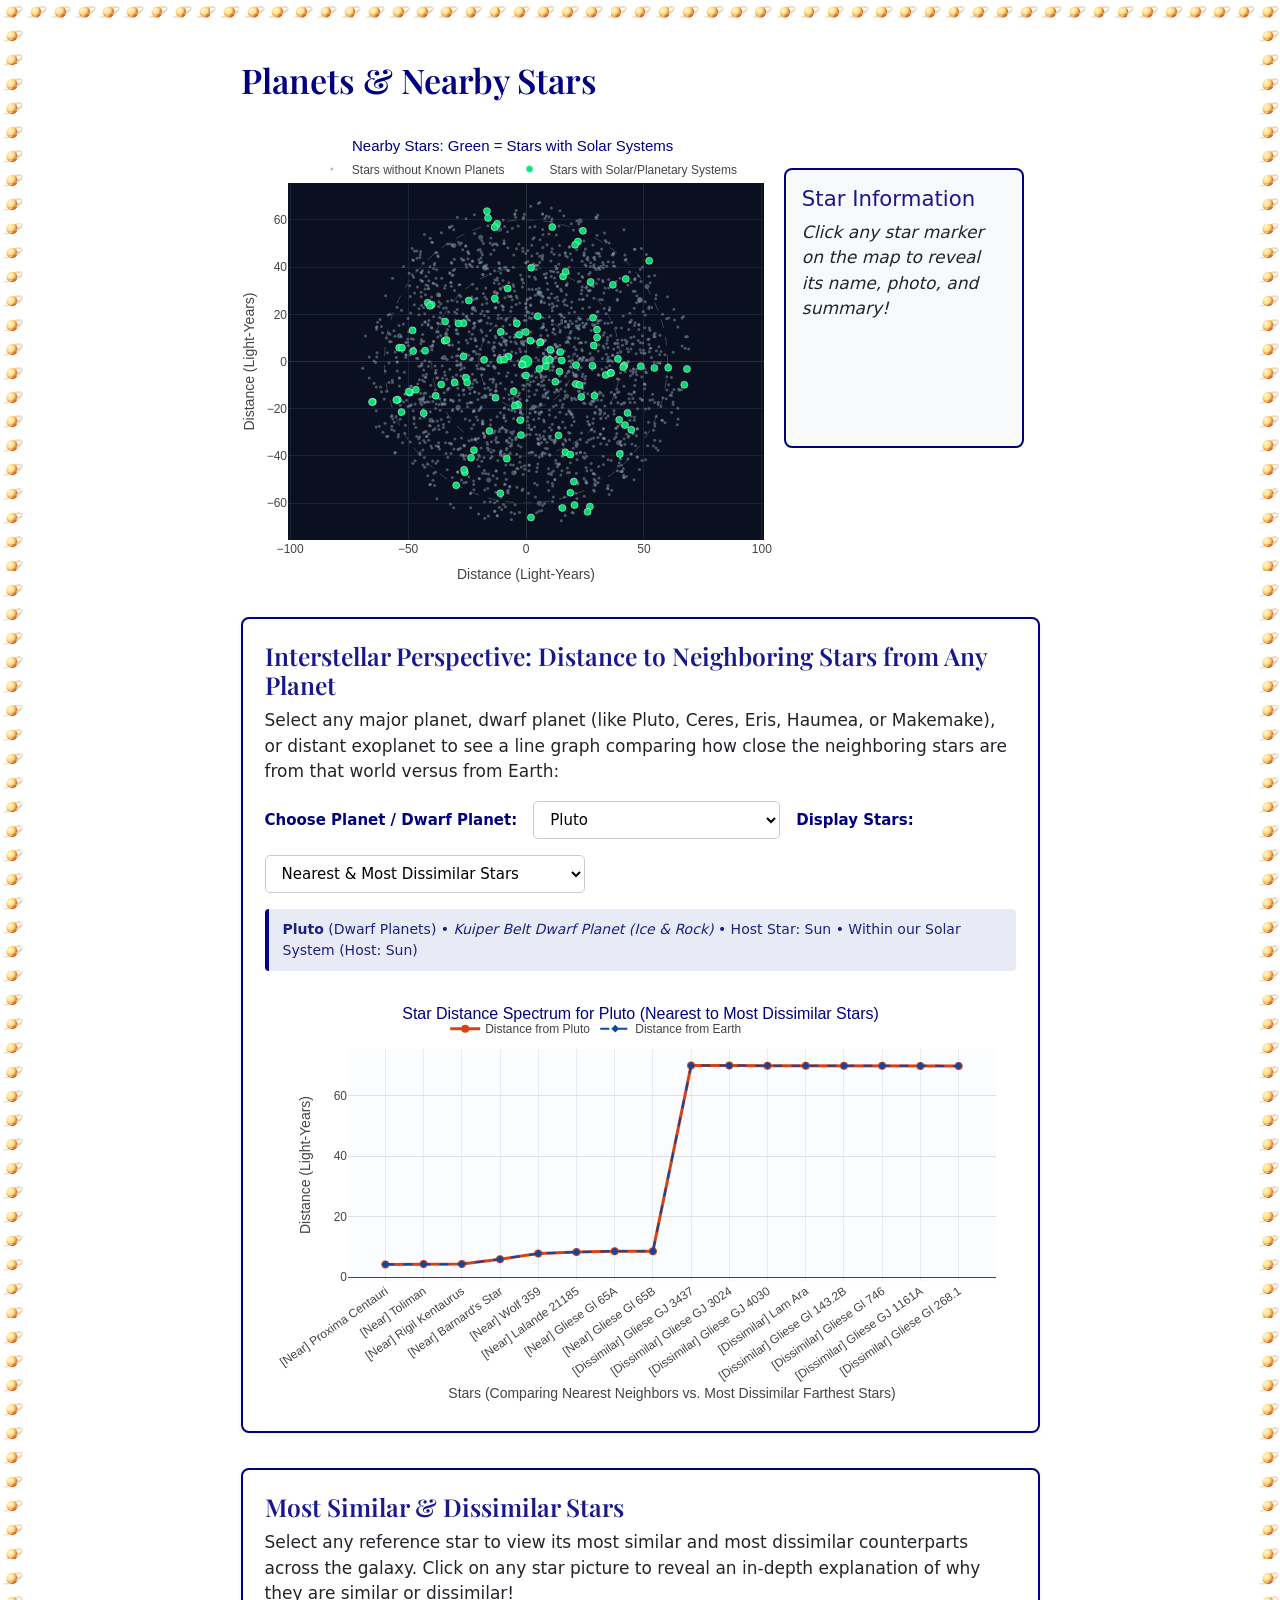
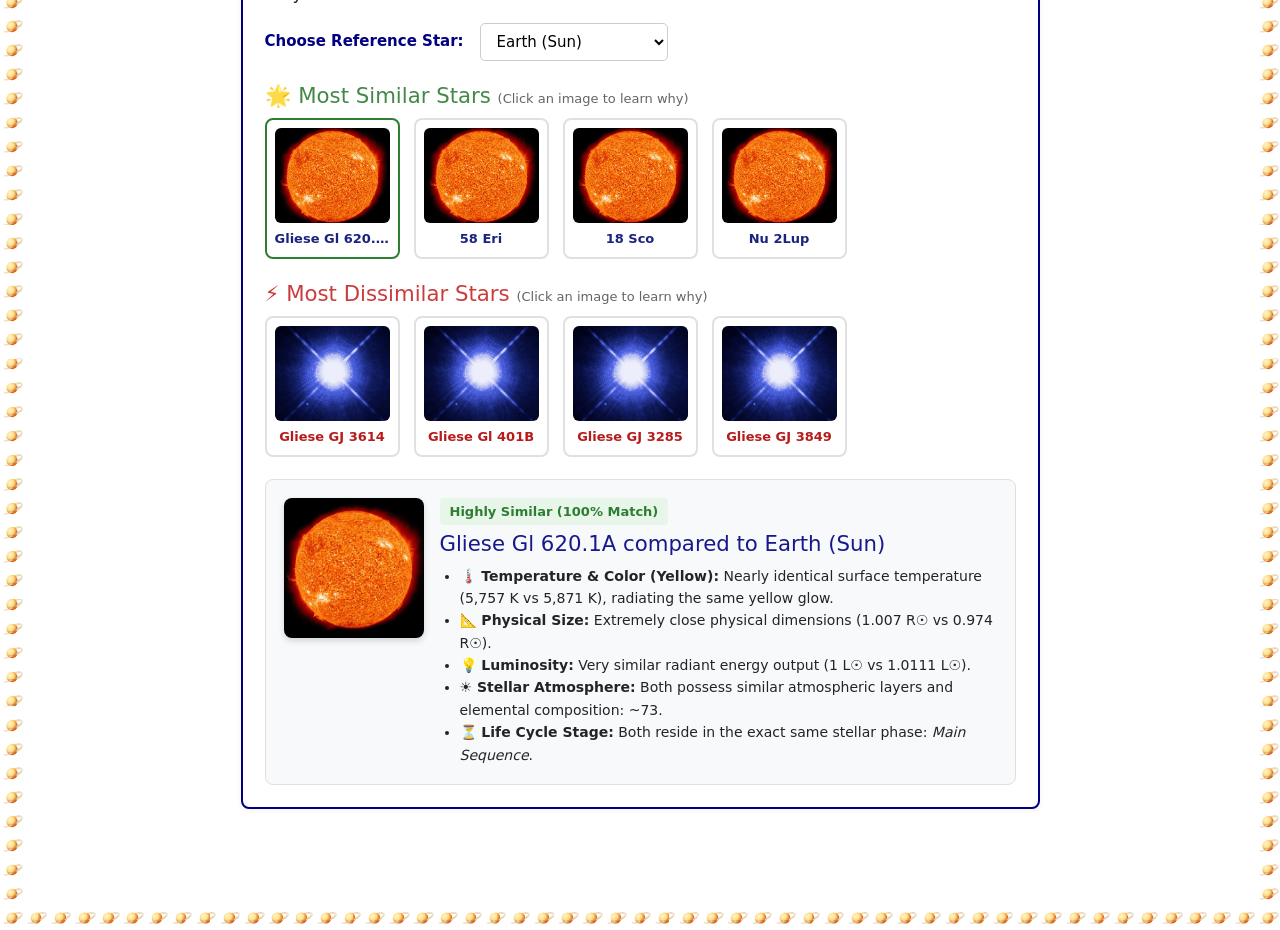
==== index.html @ 71439bb3 "Built site for gh-pages" ====
<!DOCTYPE html>
<html xmlns="http://www.w3.org/1999/xhtml" lang="en" xml:lang="en"><head>

<meta charset="utf-8">
<meta name="generator" content="quarto-1.10.18">

<meta name="viewport" content="width=device-width, initial-scale=1.0, user-scalable=yes">


<title>Planets &amp; Nearby Stars</title>
<style>
/* Default styles provided by pandoc.
** See https://pandoc.org/MANUAL.html#variables-for-html for config info.
*/
span.smallcaps{font-variant: small-caps;}
div.columns{display: flex; gap: 1.5em;}
div.column{flex: auto;}
@media screen {
div.columns{gap: min(4vw, 1.5em);}
div.column{overflow-x: auto;}
}
div.hanging-indent{margin-left: 1.5em; text-indent: -1.5em;}
ul.task-list{list-style: none;}
ul.task-list li input[type="checkbox"] {
  width: 0.8em;
  margin: 0 0.8em 0.2em -1em; /* quarto-specific, see https://github.com/quarto-dev/quarto-cli/issues/4556 */ 
  vertical-align: middle;
}
</style>


<script src="planets_files/libs/clipboard/clipboard.min.js"></script>
<script src="planets_files/libs/quarto-html/quarto.js" type="module"></script>
<script src="planets_files/libs/quarto-html/tabsets/tabsets.js" type="module"></script>
<script src="planets_files/libs/quarto-html/popper.min.js"></script>
<script src="planets_files/libs/quarto-html/tippy.umd.min.js"></script>
<script src="planets_files/libs/quarto-html/anchor.min.js"></script>
<link href="planets_files/libs/quarto-html/tippy.css" rel="stylesheet">
<link href="planets_files/libs/quarto-html/quarto-syntax-highlighting-64a204ab8560d761af7679ceaba22944.css" rel="stylesheet" id="quarto-text-highlighting-styles">
<script src="planets_files/libs/bootstrap/bootstrap.min.js"></script>
<link href="planets_files/libs/bootstrap/bootstrap-icons.css" rel="stylesheet">
<link href="planets_files/libs/bootstrap/bootstrap-c95409cfe4a8accf279c152d13af0530.min.css" rel="stylesheet" append-hash="true" id="quarto-bootstrap" data-mode="light">
<link href="planets_files/libs/htmltools-fill-0.5.9/fill.css" rel="stylesheet">
<script src="planets_files/libs/htmlwidgets-1.6.4/htmlwidgets.js"></script>
<script src="planets_files/libs/plotly-binding-4.12.1/plotly.js"></script>
<script src="planets_files/libs/typedarray-0.1/typedarray.min.js"></script>
<script src="planets_files/libs/jquery-3.5.1/jquery.min.js"></script>
<link href="planets_files/libs/crosstalk-1.2.2/css/crosstalk.min.css" rel="stylesheet">
<script src="planets_files/libs/crosstalk-1.2.2/js/crosstalk.min.js"></script>
<link href="planets_files/libs/plotly-htmlwidgets-css-2.25.2/plotly-htmlwidgets.css" rel="stylesheet">
<script src="planets_files/libs/plotly-main-2.25.2/plotly-latest.min.js"></script>


<link rel="stylesheet" href="styles.css">
</head>

<body class="fullcontent quarto-light">

<div id="quarto-content" class="page-columns page-rows-contents page-layout-article">

<main class="content" id="quarto-document-content">

<header id="title-block-header" class="quarto-title-block default">
<div class="quarto-title">
<h1 class="title">Planets &amp; Nearby Stars</h1>
</div>



<div class="quarto-title-meta">

    
  
    
  </div>
  


</header>


<div class="columns">
<div class="column" style="width:68%;">
<div class="cell">
<div class="cell-output-display">
<div class="plotly html-widget html-fill-item" id="htmlwidget-40127c1be84eca7d8765" style="width:100%;height:464px;"></div>
<script type="application/json" data-for="htmlwidget-40127c1be84eca7d8765">{"x":{"visdat":{"958241d3cfea":["function () ","plotlyVisDat"],"95823ac52649":["function () ","data"],"9582723cb868":["function () ","data"]},"cur_data":"9582723cb868","attrs":{"95823ac52649":{"alpha_stroke":1,"sizes":[10,100],"spans":[1,20],"x":{},"y":{},"type":"scatter","mode":"markers","name":"Stars without Known Planets","hoverinfo":"text","hovertext":{},"customdata":{},"marker":{"color":"#78909c","size":{},"opacity":0.55000000000000004,"line":{"width":0}},"inherit":true},"9582723cb868":{"alpha_stroke":1,"sizes":[10,100],"spans":[1,20],"x":{},"y":{},"type":"scatter","mode":"markers","name":"Stars with Solar/Planetary Systems","hoverinfo":"text","hovertext":{},"customdata":{},"marker":{"color":"#00e676","size":{},"opacity":0.94999999999999996,"line":{"color":"#ffffff","width":0.5}},"inherit":true}},"layout":{"margin":{"b":40,"l":40,"t":65,"r":20},"title":{"text":"Nearby Stars: Green = Stars with Solar Systems","font":{"color":"navy","size":15}},"legend":{"orientation":"h","y":1.0800000000000001,"x":0.050000000000000003,"font":{"size":12}},"plot_bgcolor":"#0b1021","paper_bgcolor":"#ffffff","shapes":[{"type":"circle","xref":"x","yref":"y","x0":-20,"y0":-20,"x1":20,"y1":20,"line":{"color":"#37474f","dash":"dash","width":1},"layer":"below"},{"type":"circle","xref":"x","yref":"y","x0":-40,"y0":-40,"x1":40,"y1":40,"line":{"color":"#37474f","dash":"dash","width":1},"layer":"below"},{"type":"circle","xref":"x","yref":"y","x0":-60,"y0":-60,"x1":60,"y1":60,"line":{"color":"#37474f","dash":"dash","width":1},"layer":"below"}],"xaxis":{"domain":[0,1],"automargin":true,"title":"Distance (Light-Years)","zeroline":true,"zerolinecolor":"#263238","gridcolor":"#1a233a","range":[-75,75]},"yaxis":{"domain":[0,1],"automargin":true,"title":"Distance (Light-Years)","zeroline":true,"zerolinecolor":"#263238","gridcolor":"#1a233a","range":[-75,75],"scaleanchor":"x","scaleratio":1},"hovermode":"closest","showlegend":true},"source":"A","config":{"modeBarButtonsToAdd":["hoverclosest","hovercompare"],"showSendToCloud":false},"data":[{"x":[-6.5199999999999996,7.4100000000000001,7.4100000000000001,-1.6100000000000001,-1.6100000000000001,1.9099999999999999,7.3799999999999999,10.01,1.0600000000000001,6.46,6.4800000000000004,-4.7699999999999996,-4.79,1.0900000000000001,8.3399999999999999,-6.4199999999999999,10.94,-1.5700000000000001,-4.5999999999999996,7.5999999999999996,6.4199999999999999,6.4299999999999997,-1.72,-1.72,-1.77,13.529999999999999,-13.73,-13.73,11.25,-10.140000000000001,12.279999999999999,-6.6699999999999999,-13.77,-0.56000000000000005,-1.3799999999999999,-6.3799999999999999,5.2400000000000002,5.2400000000000002,-11.109999999999999,-11.140000000000001,-9.1899999999999995,-13.630000000000001,8.5099999999999998,15.59,7.1100000000000003,7.1900000000000004,7.1799999999999997,-1.1799999999999999,0.39000000000000001,0.39000000000000001,11.35,7.6799999999999997,-11.26,-11.26,-14.07,-3.4199999999999999,-0,-15.220000000000001,3.5,-8.4499999999999993,3.54,-3.6099999999999999,-3.6000000000000001,2.29,4.4900000000000002,12.19,-5.1500000000000004,-5.1399999999999997,-0.80000000000000004,2.5600000000000001,-3.7200000000000002,-8.6199999999999992,1.4399999999999999,-0.59999999999999998,-12.68,6.2800000000000002,6.29,-9.7599999999999998,-12.859999999999999,-8.7400000000000002,-3.3500000000000001,10.109999999999999,10.109999999999999,-8.5500000000000007,-3.3100000000000001,-2.8199999999999998,19.460000000000001,-3.3799999999999999,8.5800000000000001,9.2599999999999998,8.6400000000000006,-15.09,4.2800000000000002,-0.34000000000000002,-8.1600000000000001,18.809999999999999,-5.5499999999999998,7.8600000000000003,-6.0300000000000002,-12.81,19.010000000000002,-4.8300000000000001,-2.9900000000000002,-9.4800000000000004,-18.710000000000001,0.44,-4.9699999999999998,-20.859999999999999,11.34,-19.350000000000001,-15.140000000000001,16.510000000000002,-15.17,-6.0300000000000002,-11.859999999999999,-20.91,8.5099999999999998,-2.6699999999999999,-3.25,20.59,-4.04,-3.3199999999999998,7.3700000000000001,-21.25,18.059999999999999,-18.129999999999999,18.129999999999999,23.370000000000001,0.79000000000000004,3.8900000000000001,3.8900000000000001,-3.8399999999999999,23.670000000000002,5.3300000000000001,16.670000000000002,-22.699999999999999,21.690000000000001,20.780000000000001,0.78000000000000003,13.529999999999999,13.529999999999999,20.34,16.739999999999998,16.739999999999998,-22.690000000000001,3.1299999999999999,-3.7400000000000002,21.039999999999999,-6.1299999999999999,0.56999999999999995,-18.100000000000001,18.559999999999999,12.869999999999999,-22.829999999999998,-20.789999999999999,0.40999999999999998,6.6200000000000001,-4.6600000000000001,20.52,-4.6699999999999999,25,-7.0899999999999999,0.71999999999999997,3.0299999999999998,7.8700000000000001,7.3300000000000001,-4.2300000000000004,13.41,6.5300000000000002,6.5300000000000002,-24.309999999999999,9.7699999999999996,23.920000000000002,8.1300000000000008,1.23,21.25,-1.4199999999999999,-2.6800000000000002,-9.1199999999999992,-26.32,-1.4399999999999999,-1.4399999999999999,-16.890000000000001,-20.440000000000001,22.199999999999999,-27.539999999999999,18.289999999999999,-9.2599999999999998,25.359999999999999,7.4900000000000002,6.4299999999999997,13.15,-19.149999999999999,6.4800000000000004,-22.84,11.85,-10.41,6.7800000000000002,24.739999999999998,0.65000000000000002,-1.03,24.890000000000001,-19.940000000000001,-6.3899999999999997,7.2199999999999998,-6.4000000000000004,7.71,17.120000000000001,-16.579999999999998,-26.920000000000002,-13.449999999999999,-13.449999999999999,-3.5,-3.5,3.9399999999999999,-27.260000000000002,-24.280000000000001,22.210000000000001,-15.800000000000001,14.41,-11.720000000000001,5.9100000000000001,1.8200000000000001,24.670000000000002,-11.779999999999999,-11.779999999999999,-28.09,-23.77,1.8400000000000001,13.119999999999999,-1.0700000000000001,-22.129999999999999,16.329999999999998,-23.440000000000001,26.210000000000001,-16.649999999999999,-25.039999999999999,19.190000000000001,24.289999999999999,-23.609999999999999,-4.9900000000000002,7.0099999999999998,-22.829999999999998,-22.879999999999999,9.8699999999999992,6.3899999999999997,22.309999999999999,9.4399999999999995,-22.800000000000001,-0.20999999999999999,9.4100000000000001,-0.19,1.25,20.649999999999999,-19.059999999999999,-1.5700000000000001,10.76,16.530000000000001,-25.98,-26.039999999999999,-7.3399999999999999,-8.4399999999999995,23.719999999999999,-25.84,15.81,12.26,-21.899999999999999,-25.07,-12.6,-5.7800000000000002,-19.199999999999999,-2.2599999999999998,-24.870000000000001,-4.8899999999999997,-11.34,22.640000000000001,-24.710000000000001,-8.5600000000000005,19.940000000000001,-18.640000000000001,23.829999999999998,18.219999999999999,29.440000000000001,14.42,-4.1699999999999999,8.0800000000000001,29.760000000000002,28.699999999999999,12.43,10.039999999999999,-9.3100000000000005,-8.9399999999999995,22.670000000000002,-25.300000000000001,-28.219999999999999,-15.029999999999999,12.58,-13.65,12.9,31.300000000000001,6.9900000000000002,12.65,-29.460000000000001,8.1400000000000006,-29.329999999999998,-22.050000000000001,10.81,-8.8800000000000008,-6.9199999999999999,29.620000000000001,29.609999999999999,-0.39000000000000001,-26.27,-13.18,10.32,-22.18,18.27,8.2100000000000009,-28.449999999999999,29.09,14.52,2.6099999999999999,-15.17,-8.0999999999999996,24.030000000000001,22.73,-16.449999999999999,-25.280000000000001,-21.370000000000001,-25.300000000000001,-33.43,-28.48,-28.48,6.1100000000000003,-18.149999999999999,9.9499999999999993,-13.039999999999999,8.3800000000000008,14.699999999999999,5.5099999999999998,-22.890000000000001,-26.620000000000001,15.119999999999999,-13.51,-33.630000000000003,-8.1300000000000008,-13.460000000000001,-5.4800000000000004,32.399999999999999,13.24,9.9600000000000009,-5.8700000000000001,19.109999999999999,-22.059999999999999,-8.2599999999999998,-10.02,-10.789999999999999,14.9,13.880000000000001,13.880000000000001,-5.9000000000000004,-31.120000000000001,30.379999999999999,-1.6499999999999999,18.719999999999999,24.039999999999999,8.7799999999999994,-10.1,-7.3399999999999999,-27.260000000000002,16.309999999999999,-14.970000000000001,31.829999999999998,8.8599999999999994,8.8599999999999994,-1.6699999999999999,-35.600000000000001,12.4,-26.379999999999999,12.19,-28.91,14.01,-34.68,-3.23,29.239999999999998,1.1799999999999999,22.879999999999999,3.23,1.3600000000000001,33.119999999999997,-20.920000000000002,-32.609999999999999,17.780000000000001,12.49,5.8200000000000003,29.93,-3.7599999999999998,-18.100000000000001,4.1900000000000004,17.41,17.870000000000001,-18.489999999999998,-22.329999999999998,-23.899999999999999,-14.31,-12.48,-21.739999999999998,-21.739999999999998,12.49,-33.07,18.039999999999999,5.6200000000000001,3.6800000000000002,25.579999999999998,-18.140000000000001,-28.780000000000001,-29.390000000000001,25.699999999999999,-8.4100000000000001,-8.4100000000000001,-28.09,-1.1200000000000001,-10.449999999999999,26.300000000000001,2.27,2.27,-24.300000000000001,13.33,-30.940000000000001,33.409999999999997,-22.120000000000001,11.02,5.7800000000000002,-6.8200000000000003,14.109999999999999,-15.890000000000001,-22.210000000000001,-8.3800000000000008,-11.07,-25.789999999999999,-9.6899999999999995,-9.6999999999999993,36.649999999999999,-5.8899999999999997,21.350000000000001,18.440000000000001,31.989999999999998,37.219999999999999,-13.48,-31.010000000000002,-22.34,12.300000000000001,4.8099999999999996,4.7800000000000002,-17.460000000000001,10.039999999999999,-37.469999999999999,30.449999999999999,26.710000000000001,-23.030000000000001,9.0999999999999996,-19.010000000000002,-16.100000000000001,-37.93,7.46,34.219999999999999,31.100000000000001,-12.199999999999999,-32.619999999999997,25.890000000000001,-14.66,23.850000000000001,12.48,-32.770000000000003,21.25,-36.159999999999997,0.37,-12.31,17.039999999999999,-31.91,-31.93,-32.530000000000001,-6.4299999999999997,-37.390000000000001,11.73,34.939999999999998,11.75,-11.42,-6.1200000000000001,8.4000000000000004,8.4000000000000004,-15.75,-38.310000000000002,-38.310000000000002,7.3899999999999997,10.720000000000001,-5.2300000000000004,-21.579999999999998,15.619999999999999,-30.23,35.340000000000003,28.390000000000001,34.789999999999999,-25.190000000000001,-26.84,-32.43,-34.5,-21,34.100000000000001,33.32,18.09,-18.469999999999999,1.9399999999999999,5.5599999999999996,36.32,11.630000000000001,-15.109999999999999,-11.300000000000001,7.7400000000000002,18.899999999999999,-35.810000000000002,-36.280000000000001,39.009999999999998,17.300000000000001,8.6500000000000004,-16.760000000000002,-0.92000000000000004,10.02,29.280000000000001,32.210000000000001,34.469999999999999,-9.3599999999999994,-5.25,4.2999999999999998,-28.800000000000001,1.9399999999999999,-5.25,-2.2799999999999998,33.409999999999997,23.620000000000001,-22.579999999999998,11.130000000000001,-17.079999999999998,-29.199999999999999,-19.109999999999999,34.060000000000002,-8.6799999999999997,-24.620000000000001,38.68,22.129999999999999,28.940000000000001,34.549999999999997,31.59,34.799999999999997,-38.549999999999997,5.5899999999999999,5.7199999999999998,14.359999999999999,15.43,4.29,-10.94,-34.689999999999998,4.3499999999999996,3.9500000000000002,30.530000000000001,-21.77,21.149999999999999,27.809999999999999,27.809999999999999,-7.4299999999999997,37.990000000000002,16.219999999999999,27.609999999999999,-19.489999999999998,-36.619999999999997,-40.939999999999998,-21.57,-13.130000000000001,4.9699999999999998,-9.7100000000000009,-2.4500000000000002,3.2200000000000002,1.8799999999999999,-40.079999999999998,-9.3900000000000006,-2.6800000000000002,38.710000000000001,34.619999999999997,21.379999999999999,6.8499999999999996,-19.73,-16.219999999999999,40.009999999999998,-33.229999999999997,9.2599999999999998,-37.789999999999999,5.5099999999999998,18.68,22.219999999999999,33.899999999999999,26.27,12.119999999999999,-10.91,0.55000000000000004,-26.649999999999999,5.8200000000000003,1.6100000000000001,16.969999999999999,-22.390000000000001,11.15,6.7300000000000004,-4.2699999999999996,-24.190000000000001,1.6699999999999999,5.5099999999999998,5.5,5.5899999999999999,-10.050000000000001,-2.1800000000000002,-13.58,27.149999999999999,35.950000000000003,0.01,-39.640000000000001,-15,-36.43,2.21,-39.659999999999997,16.789999999999999,-42.200000000000003,13.529999999999999,-7.29,-42.280000000000001,-20.390000000000001,-14.130000000000001,-36.869999999999997,5.5700000000000003,-33.280000000000001,12.869999999999999,11.84,35.859999999999999,-5.6299999999999999,7.8700000000000001,7.8700000000000001,-4.2199999999999998,-5.9800000000000004,31.300000000000001,-1.51,-9.7599999999999998,-24.100000000000001,-27.379999999999999,37.340000000000003,-28,16.530000000000001,-9.2699999999999996,42.979999999999997,3.75,9.3100000000000005,9.3100000000000005,-34.640000000000001,17.050000000000001,15.18,-21.829999999999998,-40.450000000000003,-21.84,23.93,-41.369999999999997,23.300000000000001,0.040000000000000001,36.119999999999997,-6.5,17.57,32.350000000000001,17.420000000000002,23.780000000000001,16.859999999999999,6.5199999999999996,-4.6900000000000004,-39.189999999999998,-18.5,-18.510000000000002,-43.57,-35.270000000000003,4.2599999999999998,21.41,10.56,-41.549999999999997,21.420000000000002,-36.969999999999999,-20.989999999999998,44.340000000000003,1.29,-9.2799999999999994,-21.390000000000001,17.449999999999999,44.270000000000003,-39.5,-10.94,29.050000000000001,34.810000000000002,24.079999999999998,31.210000000000001,-23.760000000000002,30.5,-23.390000000000001,41.539999999999999,-10.859999999999999,-41.939999999999998,42.859999999999999,6.4100000000000001,-21.09,4.0800000000000001,4.75,41.329999999999998,-22.449999999999999,-19.73,-29.18,-43.82,-33.649999999999999,-37.590000000000003,33.899999999999999,24.050000000000001,26.629999999999999,45.299999999999997,-33.799999999999997,-37.159999999999997,12.58,-34.979999999999997,-33.799999999999997,5.0899999999999999,20.030000000000001,30.190000000000001,6.9299999999999997,-0.29999999999999999,40.689999999999998,-20.84,-18.68,-0.56999999999999995,37.530000000000001,37.530000000000001,21.370000000000001,-2.3599999999999999,7.8099999999999996,-2.3199999999999998,9.8100000000000005,-0.79000000000000004,-34.119999999999997,26.93,6.5700000000000003,43.640000000000001,-42.759999999999998,-45.829999999999998,38.82,-18.800000000000001,-43.869999999999997,-2.3799999999999999,-19.539999999999999,-26.32,-19.550000000000001,33.039999999999999,27.170000000000002,-44.609999999999999,-26.109999999999999,-26.120000000000001,-43.369999999999997,-11.74,14.5,30.77,18.16,-37.119999999999997,9.5500000000000007,25.629999999999999,27.219999999999999,-22.789999999999999,-34.490000000000002,-7.1100000000000003,-38.350000000000001,33.140000000000001,-42.490000000000002,-6.7300000000000004,-33.119999999999997,-12.66,-17.5,-45.240000000000002,27.620000000000001,33.25,16.219999999999999,6.9199999999999999,-20.050000000000001,26.559999999999999,18.829999999999998,-21.719999999999999,44.090000000000003,44.090000000000003,-2.6000000000000001,3.2599999999999998,-31.859999999999999,-41.149999999999999,4.5199999999999996,-12.23,-35.57,-41.479999999999997,-32.299999999999997,-35.57,-33.539999999999999,-30.120000000000001,-9.3599999999999994,-9.3599999999999994,-8.5600000000000005,32.479999999999997,-22.300000000000001,-17.670000000000002,-23.59,38.549999999999997,-34.140000000000001,-28.829999999999998,-31.84,-31.84,-23.670000000000002,38.18,38.18,-19.969999999999999,0.79000000000000004,-23.010000000000002,-10.77,21.420000000000002,28.73,-1.3200000000000001,24.41,27.82,-22.489999999999998,-22.489999999999998,-2.4300000000000002,-11.34,-13.33,-26.699999999999999,25.52,-19.120000000000001,-12.24,-26.73,28.699999999999999,-13.359999999999999,16.850000000000001,-44.399999999999999,-45.18,-42.590000000000003,-31.609999999999999,-5.1799999999999997,-17.989999999999998,23.77,-20.559999999999999,-10.9,-4.04,-30.98,-43.609999999999999,25.960000000000001,-20.460000000000001,-44.189999999999998,25.739999999999998,10.029999999999999,0.73999999999999999,-29.48,-1.96,3.6899999999999999,-5.1799999999999997,-13.300000000000001,-9.0500000000000007,21.870000000000001,44.670000000000002,18.550000000000001,18.559999999999999,28.27,25.030000000000001,-36.850000000000001,15.550000000000001,46.530000000000001,-5,20.48,-31.329999999999998,-44.219999999999999,-0.059999999999999998,-0.059999999999999998,10.1,18.07,35.049999999999997,13.56,36.859999999999999,19.600000000000001,-36.920000000000002,2.1200000000000001,17.210000000000001,-12.94,-36.170000000000002,35.25,23.57,-26.449999999999999,26.670000000000002,32.689999999999998,27.870000000000001,31.34,22.640000000000001,29.18,27.359999999999999,-30.829999999999998,-27.600000000000001,-17.789999999999999,40.880000000000003,46.979999999999997,32.700000000000003,2.79,4.0800000000000001,2.46,17.550000000000001,48.799999999999997,44.5,-18.309999999999999,-18.25,-21.440000000000001,-5.7699999999999996,46.710000000000001,-1.3999999999999999,27,23.440000000000001,34.25,-28.98,18.5,-17.699999999999999,-21.59,-5.2000000000000002,43.590000000000003,32.659999999999997,23.73,11.18,-9.6300000000000008,-30.27,-43.409999999999997,-27.82,32.850000000000001,32.850000000000001,45.920000000000002,31.280000000000001,45.009999999999998,-32.359999999999999,28.579999999999998,-20.030000000000001,10.84,8.9100000000000001,-47.020000000000003,-29.98,10.85,5.4299999999999997,47.850000000000001,47.840000000000003,38.490000000000002,30.43,-30.920000000000002,38.960000000000001,-29.359999999999999,18.43,25.800000000000001,45.399999999999999,5.4299999999999997,28.649999999999999,6.4100000000000001,-27.57,16.620000000000001,26.23,-17.329999999999998,-43.310000000000002,-39.170000000000002,45.840000000000003,25.690000000000001,49.5,17.550000000000001,-9.3100000000000005,-9.3200000000000003,-44.210000000000001,-50.890000000000001,-50.890000000000001,-17.68,-15.880000000000001,7.0800000000000001,45.789999999999999,1.3500000000000001,-38.07,1.3500000000000001,46.280000000000001,-49.859999999999999,-16.719999999999999,11.289999999999999,-16.23,-47.810000000000002,45.530000000000001,-33.299999999999997,-8.4000000000000004,18.199999999999999,49.289999999999999,-40.060000000000002,24.300000000000001,15.33,24.289999999999999,11.76,26.199999999999999,-10.880000000000001,19.149999999999999,-17.559999999999999,-17.57,-44.520000000000003,37.630000000000003,15.58,-35.009999999999998,-33.899999999999999,25.489999999999998,-38.170000000000002,23.030000000000001,50.32,11.140000000000001,32.740000000000002,24.649999999999999,18.82,11.91,-6.8200000000000003,-9,-50.950000000000003,-51.560000000000002,-43.219999999999999,3.6800000000000002,2.2999999999999998,46,29.170000000000002,45.299999999999997,50.469999999999999,51.090000000000003,-34.119999999999997,-4.6600000000000001,19.550000000000001,-47.469999999999999,-20.170000000000002,23.059999999999999,-24.239999999999998,-43.369999999999997,5.9400000000000004,28.219999999999999,-35.740000000000002,-48.630000000000003,29.690000000000001,2.9100000000000001,15.35,38.240000000000002,-14.23,38.119999999999997,29.800000000000001,22.920000000000002,-44.43,-40.57,-38.579999999999998,41.850000000000001,-27.710000000000001,44.130000000000003,-32.509999999999998,-15.91,40.390000000000001,46.07,12.01,-34.359999999999999,12.23,12.24,28.75,48.490000000000002,45.990000000000002,33.509999999999998,32.880000000000003,-13.220000000000001,-31.690000000000001,-34.549999999999997,-44.100000000000001,-42.619999999999997,-38.380000000000003,-44.920000000000002,-36.719999999999999,-27.75,-20.559999999999999,4.7999999999999998,31.719999999999999,47.329999999999998,-4.2300000000000004,-49.119999999999997,15.050000000000001,-18.91,-39.920000000000002,44.039999999999999,-42.159999999999997,-42.159999999999997,-12.880000000000001,-12.880000000000001,5.4000000000000004,49.119999999999997,-12.869999999999999,40.520000000000003,-10.66,38.149999999999999,-13.31,28.609999999999999,47.829999999999998,52.170000000000002,-41.520000000000003,6.2800000000000002,49.18,-0.28999999999999998,-21.649999999999999,-28.52,-39.810000000000002,49.32,49.899999999999999,9.0500000000000007,-31.25,13.76,52.280000000000001,3.4500000000000002,-40.119999999999997,45.869999999999997,-22.73,-6.8600000000000003,41.609999999999999,4.8700000000000001,9.2200000000000006,-39.340000000000003,48.399999999999999,24.949999999999999,39.880000000000003,-0.070000000000000007,8.6600000000000001,41.170000000000002,39.859999999999999,11.140000000000001,-44.469999999999999,-51.390000000000001,-47.43,-24.789999999999999,-38.119999999999997,-17.18,-13.19,-28.34,-19.98,-50.020000000000003,-41.170000000000002,-6.9100000000000001,-4.3200000000000003,-4.1200000000000001,18.129999999999999,-17.390000000000001,-41.219999999999999,-24.489999999999998,-10.74,27.48,-14.890000000000001,-34.340000000000003,46.890000000000001,-17.350000000000001,43.159999999999997,35.490000000000002,9.9299999999999997,-5.7999999999999998,45.630000000000003,-26.870000000000001,52.289999999999999,45.469999999999999,23.129999999999999,28.57,31.82,-17.59,-51.990000000000002,-50.950000000000003,-52.399999999999999,-46.380000000000003,-53.649999999999999,-53.649999999999999,-44.700000000000003,-43.170000000000002,-37.140000000000001,-37.140000000000001,-30.539999999999999,-19.870000000000001,-8.3699999999999992,-4.5,27.710000000000001,43.359999999999999,19.670000000000002,-24.73,29.210000000000001,38.159999999999997,22.300000000000001,-8,-2.9900000000000002,34.859999999999999,-1.3400000000000001,36.659999999999997,-44.719999999999999,-48.530000000000001,-23.960000000000001,-19.829999999999998,-11.9,28.050000000000001,-39.350000000000001,15.140000000000001,11.800000000000001,54.350000000000001,34.869999999999997,22.260000000000002,29.899999999999999,11.35,9.7300000000000004,-12.15,35.5,-39.149999999999999,37.030000000000001,-7.6399999999999997,21.530000000000001,6.5899999999999999,-48.979999999999997,10.73,28.079999999999998,24.57,-39.240000000000002,28.84,12.85,-27.370000000000001,-19.579999999999998,-45.369999999999997,-18.850000000000001,-45.100000000000001,27.640000000000001,7.6699999999999999,32.880000000000003,32.890000000000001,37.450000000000003,31.739999999999998,50.659999999999997,43.18,2.79,12.57,11.17,-24.07,-46.700000000000003,-43.340000000000003,-43.520000000000003,11.19,-37.93,-37.060000000000002,53.659999999999997,-6.1799999999999997,-16.300000000000001,-25.550000000000001,-25.550000000000001,-30.960000000000001,50.380000000000003,21.699999999999999,-44.07,52.130000000000003,46.969999999999999,38.82,44.560000000000002,26.850000000000001,-47.329999999999998,-4.6100000000000003,-45.460000000000001,-43.960000000000001,8.6300000000000008,-12.140000000000001,-40.32,38.920000000000002,47.009999999999998,38.719999999999999,-26.34,-25.199999999999999,-31.449999999999999,-46,-54.609999999999999,-54.609999999999999,-46.340000000000003,-41.229999999999997,-26.050000000000001,8.2699999999999996,14.76,14.23,30.800000000000001,-16.219999999999999,7.21,-43.130000000000003,-37.590000000000003,-12.960000000000001,5.9800000000000004,-48.57,-15.220000000000001,-37.409999999999997,-53.840000000000003,12.869999999999999,-11.69,42.490000000000002,-50.189999999999998,-44.670000000000002,11.199999999999999,-28.949999999999999,-8.9399999999999995,30.82,30.82,-43.030000000000001,-51.75,11.23,11.23,-38.909999999999997,10,-8.9700000000000006,-11.32,52.560000000000002,-40.960000000000001,30.32,-23.030000000000001,-9.3100000000000005,-12.76,-28.039999999999999,-49.140000000000001,29.16,30.98,-28.710000000000001,-22.16,44.759999999999998,-38.170000000000002,39.210000000000001,50.560000000000002,29.899999999999999,-52.93,-17.73,-43.82,-40.590000000000003,-18.34,-1.6699999999999999,26.170000000000002,38.859999999999999,45.369999999999997,45.359999999999999,1.29,-53.359999999999999,12.720000000000001,-19.030000000000001,40.549999999999997,-6.4900000000000002,1.23,28.989999999999998,22.059999999999999,-5.7400000000000002,28.370000000000001,40.719999999999999,-3.8599999999999999,-18.5,57.240000000000002,-25.48,-38.210000000000001,40.049999999999997,40.07,-50.149999999999999,-24.219999999999999,30.969999999999999,11.609999999999999,14.26,-57.189999999999998,-41.299999999999997,22.300000000000001,30.620000000000001,-18.129999999999999,28.550000000000001,7.1699999999999999,-42.899999999999999,-41.399999999999999,-10.56,-49.939999999999998,-28.600000000000001,-52.869999999999997,-12.26,31.629999999999999,18.399999999999999,-19.960000000000001,50.439999999999998,47.950000000000003,22.039999999999999,-49.049999999999997,-44.049999999999997,-42.890000000000001,-51.909999999999997,-47.82,-31.25,-12.56,-1.23,39.450000000000003,56.75,56.75,49.719999999999999,-31.800000000000001,-2.1200000000000001,14.19,46.840000000000003,13.300000000000001,29.27,-7.8099999999999996,-29.390000000000001,-53.630000000000003,-55.5,23.039999999999999,-11.550000000000001,-22.640000000000001,36.140000000000001,-3.3100000000000001,-10.619999999999999,-57.869999999999997,-43.890000000000001,18.52,40.200000000000003,49.82,48.119999999999997,21.370000000000001,-11.23,7.04,-44.240000000000002,9.6400000000000006,-22.739999999999998,-40.310000000000002,-43.5,-18.68,-18.969999999999999,35.359999999999999,35.350000000000001,-37.229999999999997,-9.0999999999999996,29.149999999999999,-39.899999999999999,4.0199999999999996,56.789999999999999,37.119999999999997,32.530000000000001,20.100000000000001,-2.25,-12.31,-10.26,-31.98,-40.68,-45.399999999999999,-54.640000000000001,1.5900000000000001,13.69,18.629999999999999,31.670000000000002,55.799999999999997,-28.890000000000001,-43.409999999999997,-26.379999999999999,-36.149999999999999,52.649999999999999,-17.5,13.25,36.799999999999997,-14.390000000000001,48.75,-13.98,-30.41,-44.920000000000002,-22.219999999999999,44.590000000000003,-58.210000000000001,-56.700000000000003,-58.079999999999998,14.140000000000001,23.75,-10.83,0.97999999999999998,-7.4199999999999999,-6.6600000000000001,-26.050000000000001,15.630000000000001,-38.719999999999999,-4.9400000000000004,-12.68,-34.950000000000003,46.5,1.6499999999999999,5.0499999999999998,-16.140000000000001,44.539999999999999,-49.090000000000003,44.560000000000002,-19.440000000000001,-24.609999999999999,30.93,-26.82,47.590000000000003,54.219999999999999,42.039999999999999,50.549999999999997,26.41,31.350000000000001,6.4299999999999997,13.99,-25.43,-43.590000000000003,-36.909999999999997,-49.310000000000002,-59.210000000000001,-54.939999999999998,-53.710000000000001,-31,-23.82,-3.4300000000000002,18.09,29.460000000000001,59.909999999999997,43.399999999999999,-49.270000000000003,-19.210000000000001,5.6100000000000003,-43.07,-9.1400000000000006,-28.390000000000001,-36.619999999999997,50.75,19.100000000000001,38.729999999999997,-41.740000000000002,-10.23,15.85,60.299999999999997,7.8899999999999997,-47.649999999999999,19.469999999999999,-33.149999999999999,57.25,27.120000000000001,22.899999999999999,-13.550000000000001,29.129999999999999,45.409999999999997,54.719999999999999,-56.020000000000003,53.170000000000002,-27.359999999999999,-12.130000000000001,-43.700000000000003,41.890000000000001,13.01,13.01,58.859999999999999,9.9000000000000004,21.27,5.8300000000000001,24.920000000000002,-36.670000000000002,-33.420000000000002,-37.119999999999997,-50.049999999999997,30.100000000000001,17.52,8.0399999999999991,16.280000000000001,-33.170000000000002,-7.5599999999999996,52.969999999999999,56.350000000000001,51.700000000000003,35.049999999999997,19.210000000000001,4.75,-23.559999999999999,-55.490000000000002,-55.850000000000001,-47.460000000000001,-22.079999999999998,-10.56,-9.5199999999999996,-7.9199999999999999,-0.53000000000000003,11.25,44.909999999999997,54.079999999999998,-48.090000000000003,43.939999999999998,-44.920000000000002,-39.049999999999997,29.48,46.119999999999997,46.18,-15.16,-37.799999999999997,30.379999999999999,-42.530000000000001,-35.920000000000002,54.539999999999999,61.659999999999997,27.699999999999999,25.850000000000001,52.060000000000002,-56.450000000000003,-21.07,-18.34,22.91,-12.66,8.6099999999999994,-12.67,60.479999999999997,-14.880000000000001,30.859999999999999,1.6799999999999999,36.950000000000003,43.18,50.350000000000001,-38.130000000000003,28.670000000000002,-7.4699999999999998,-7.4699999999999998,37.649999999999999,4.3499999999999996,11.76,11.609999999999999,-17.109999999999999,13.83,55.289999999999999,40.030000000000001,3.6600000000000001,-5.4500000000000002,-42.420000000000002,-48.899999999999999,-61.280000000000001,-60.079999999999998,-13.32,7.0700000000000003,15.26,40.759999999999998,40.759999999999998,51.57,50.68,52.57,60.640000000000001,25.5,-4.4000000000000004,-4.71,-58.780000000000001,54.259999999999998,54.619999999999997,-11.359999999999999,43.469999999999999,10.470000000000001,13.119999999999999,-57.090000000000003,-42.390000000000001,34.770000000000003,-4.7000000000000002,-43.630000000000003,24.59,-21.789999999999999,31.440000000000001,-52.350000000000001,-47.039999999999999,-14.720000000000001,-2.04,19.379999999999999,28.969999999999999,-18.07,-37.359999999999999,30.640000000000001,-47.5,-27.350000000000001,48.509999999999998,32.060000000000002,29.420000000000002,31.620000000000001,-51.149999999999999,-17.600000000000001,25.809999999999999,-8.9399999999999995,-30.59,36.579999999999998,-4.6399999999999997,48.439999999999998,53.299999999999997,-44.960000000000001,-10.27,32.840000000000003,52.170000000000002,-23.399999999999999,-15.789999999999999,46.109999999999999,47.689999999999998,-7.7000000000000002,-39.590000000000003,-31.510000000000002,-8.2100000000000009,5.5199999999999996,-22.899999999999999,-63.270000000000003,-28.52,42.399999999999999,10.34,-38.310000000000002,-18.739999999999998,5.0300000000000002,52.149999999999999,16.02,7.0499999999999998,7.0499999999999998,-1.1499999999999999,-24.829999999999998,-37.350000000000001,-37.350000000000001,-49.740000000000002,-57.68,-54.57,-13.19,-56.880000000000003,-51.369999999999997,-32.600000000000001,-41.630000000000003,-26.359999999999999,20.43,54.549999999999997,42.079999999999998,53.659999999999997,-61.299999999999997,38.759999999999998,21.629999999999999,28.59,28.93,-23.550000000000001,6.7000000000000002,40.270000000000003,-31.699999999999999,21.550000000000001,62.390000000000001,-39.630000000000003,-8.7400000000000002,1.3300000000000001,-30.300000000000001,52.640000000000001,-18.559999999999999,39.969999999999999,-51.170000000000002,-9.6899999999999995,-27.609999999999999,-20.309999999999999,-44.57,13.73,37.140000000000001,37.119999999999997,-44.649999999999999,20.579999999999998,-63.479999999999997,-47.939999999999998,49.159999999999997,59.710000000000001,-54.170000000000002,62.369999999999997,-8.1099999999999994,-39.450000000000003,-56.909999999999997,10.800000000000001,-8.2400000000000002,-29.399999999999999,-38.369999999999997,40.140000000000001,28.199999999999999,46.990000000000002,-13.24,7.8799999999999999,-4.7999999999999998,22.390000000000001,-16.699999999999999,-63.149999999999999,-12.720000000000001,24.379999999999999,24.390000000000001,7.0999999999999996,-18.079999999999998,-46.18,-44.420000000000002,-44.399999999999999,-47.229999999999997,-61.840000000000003,-63.299999999999997,-63.299999999999997,-48.740000000000002,-63.75,-54.539999999999999,-55.130000000000003,-53.359999999999999,-34.280000000000001,-45.009999999999998,6.6600000000000001,28.609999999999999,41.259999999999998,39.5,43.689999999999998,62.32,19.899999999999999,61.890000000000001,10.82,-58.479999999999997,23.030000000000001,-29.620000000000001,57.579999999999998,-11.56,-31.399999999999999,33.210000000000001,51.939999999999998,-45.369999999999997,16.609999999999999,58.060000000000002,3.8900000000000001,-39.310000000000002,-39.310000000000002,47.210000000000001,47.210000000000001,34.210000000000001,16.640000000000001,51.310000000000002,34.93,25.23,57.93,-0.089999999999999997,-0.080000000000000002,-42.649999999999999,-59.729999999999997,-8.2599999999999998,59.969999999999999,10.699999999999999,-42.789999999999999,-16.34,-42.899999999999999,-35.520000000000003,-40.380000000000003,-63.380000000000003,11.01,36.310000000000002,34.609999999999999,-49.490000000000002,-58.090000000000003,2.0099999999999998,25.510000000000002,41.530000000000001,-39.200000000000003,-23.460000000000001,39.25,-47.729999999999997,24.59,-19.07,62.979999999999997,55.219999999999999,24.66,-59.020000000000003,34.579999999999998,55.159999999999997,40.880000000000003,1.48,22.48,-0.65000000000000002,-40.630000000000003,-47.280000000000001,-51.920000000000002,-42.82,-42.810000000000002,-62.93,-42.350000000000001,-42.950000000000003,1.26,9.6500000000000004,7.3200000000000003,35.25,32.759999999999998,47.18,47.18,38.479999999999997,55.119999999999997,12.470000000000001,45.920000000000002,65.019999999999996,19.239999999999998,33.25,22.920000000000002,-41.210000000000001,22.719999999999999,27.420000000000002,18.210000000000001,-19.149999999999999,-56.560000000000002,50.670000000000002,62.689999999999998,-48,34.75,19.469999999999999,46.439999999999998,-40.549999999999997,56.920000000000002,14.779999999999999,-35.359999999999999,-63.469999999999999,39.340000000000003,-16.559999999999999,-28.93,-28.940000000000001,30.890000000000001,-12.789999999999999,24.68,32.710000000000001,-66.489999999999995,54.719999999999999,33.600000000000001,-41.18,13.890000000000001,-40.75,46.149999999999999,57.899999999999999,34.079999999999998,9.7699999999999996,42.109999999999999,-35.859999999999999,59.460000000000001,37.310000000000002,22.170000000000002,-38.729999999999997,-44.289999999999999,-15.94,-50.659999999999997,-30.620000000000001,-46.259999999999998,-53.210000000000001,-13.98,56.07,50.219999999999999,50.210000000000001,41.939999999999998,-6.1500000000000004,41.380000000000003,64.739999999999995,46.219999999999999,59.619999999999997,2.48,14.539999999999999,-55.369999999999997,-13.58,29.870000000000001,-25.43,-4.1500000000000004,55.969999999999999,25.059999999999999,48.509999999999998,46.090000000000003,46.060000000000002,23.98,35.259999999999998,14.41,3.79,-2.7400000000000002,-29.109999999999999,-32.369999999999997,-32.369999999999997,-39.979999999999997,-52.780000000000001,-62.140000000000001,-55.909999999999997,-59.039999999999999,-54.060000000000002,-20.109999999999999,-12.19,-12.199999999999999,-3.9100000000000001,-6.2000000000000002,4.4100000000000001,16.629999999999999,39.159999999999997,45.829999999999998,24.609999999999999,54.619999999999997,-13.56,25.350000000000001,66.180000000000007,13.92,-1.04,-55.630000000000003,2.0699999999999998,-44.859999999999999,21.510000000000002,30.629999999999999,40.369999999999997,40.380000000000003,42.729999999999997,-45.909999999999997,61.119999999999997,-48.270000000000003,24.079999999999998,41.439999999999998,-58.600000000000001,23.300000000000001,-32.75,-13.32,51.060000000000002,-60.630000000000003,41.530000000000001,40.340000000000003,25.190000000000001,-66.469999999999999,21.920000000000002,21.059999999999999,17.140000000000001,-46.350000000000001,-17.629999999999999,61.710000000000001,67.709999999999994,60.490000000000002,30.079999999999998,-64.420000000000002,-15.02,-25.32,67.489999999999995,-56.840000000000003,42.539999999999999,54.590000000000003,-60.829999999999998,23.559999999999999,61.659999999999997,65.930000000000007,25.510000000000002,19.59,-43.039999999999999,66.159999999999997,64.489999999999995,1.05,-28.899999999999999,54.969999999999999,-32.229999999999997,18.920000000000002,-40.609999999999999,25.789999999999999,44.479999999999997,-11.66,14.98,28.899999999999999,24.98,-15.800000000000001,68.370000000000005,49.439999999999998,-31.100000000000001,56.68,52.130000000000003,14.390000000000001,5.8300000000000001,-42.780000000000001,-31.34,-69.200000000000003,-64.400000000000006,-61.689999999999998,-30.649999999999999,-17.48,-7.5499999999999998,-5.3700000000000001,-6.2699999999999996,14.119999999999999,11.67,48.109999999999999,54.060000000000002,36.079999999999998,56.039999999999999,59.710000000000001,64.370000000000005,11.369999999999999,-37.759999999999998,-5.46,64.099999999999994,-63.520000000000003,-32.049999999999997,20.039999999999999,30.460000000000001,62.759999999999998,5.2800000000000002,29.620000000000001,-68.040000000000006,-59.520000000000003,66.75,48.93,30.93,43.619999999999997,64.359999999999999,44.020000000000003,41.539999999999999,58.960000000000001,-57.640000000000001,-59.640000000000001,5.2300000000000004,-14.91,-56.640000000000001,19.550000000000001,19.420000000000002,-3.8900000000000001,68.980000000000004,-21.879999999999999,-2.7200000000000002],"y":[1.6399999999999999,3.4100000000000001,3.4100000000000001,8.0800000000000001,8.0800000000000001,-8.6500000000000004,-0.57999999999999996,-3.7200000000000002,-5.5999999999999996,-6.0800000000000001,-6.0999999999999996,10.31,10.359999999999999,-5.7800000000000002,0.67000000000000004,8.3800000000000008,3.5800000000000001,-5.3600000000000003,11.460000000000001,-6.5300000000000002,-2.7200000000000002,-2.73,13.300000000000001,13.33,-6.0099999999999998,2.9500000000000002,-2.0099999999999998,-2.0099999999999998,0.27000000000000002,10.23,7.1100000000000003,2.2799999999999998,4.46,-5.4199999999999999,-10.02,0.40000000000000002,-9.6600000000000001,-9.6600000000000001,2.6899999999999999,2.7000000000000002,4.7199999999999998,6.3799999999999999,-6.3200000000000003,1.05,14.460000000000001,14.630000000000001,14.630000000000001,-11.789999999999999,-16.559999999999999,-16.57,-3.75,-14.640000000000001,11.43,11.43,-7.4000000000000004,0.17999999999999999,17.489999999999998,-7.5599999999999996,8.5800000000000001,-0.17999999999999999,8.6799999999999997,14.800000000000001,-14.789999999999999,18.27,-12.199999999999999,-13.01,-17.789999999999999,-17.800000000000001,17.399999999999999,-6,15.26,7.5999999999999996,18.510000000000002,-10.25,-12.4,-18,-18.010000000000002,14.94,-12.58,-11.619999999999999,-16.98,2.2000000000000002,2.2000000000000002,17.399999999999999,-17.100000000000001,-13.33,-0.92000000000000004,-17.120000000000001,-13.32,11.029999999999999,-13.41,-12.029999999999999,-6.8099999999999996,-6.5499999999999998,18.239999999999998,-2.3199999999999998,-19.210000000000001,-11.890000000000001,4.1100000000000003,-12.44,-2.3399999999999999,15.32,-14.1,8.3599999999999994,-5.6299999999999999,21.010000000000002,-11.359999999999999,-1.73,-2.3399999999999999,5.1799999999999997,-14.039999999999999,-12.710000000000001,-14.07,-20.82,18.260000000000002,6.5,-3.1800000000000002,-20.010000000000002,-17.969999999999999,-5.8499999999999996,7.5,-18.329999999999998,-7.8099999999999996,8.9199999999999999,14.640000000000001,-3.1000000000000001,14.710000000000001,-2.54,-9.5600000000000005,-21.420000000000002,-21.420000000000002,-17.140000000000001,5.0700000000000003,0.59999999999999998,14.52,-5.4500000000000002,2.3500000000000001,9.9700000000000006,-23.620000000000001,4.1500000000000004,4.1600000000000001,-5.79,17.010000000000002,17.010000000000002,-9.4000000000000004,-19.27,-24.82,-5.8700000000000001,23.07,-25.260000000000002,-3.25,0.17999999999999999,5.9900000000000002,11.6,-8.8000000000000007,25.949999999999999,-8.5800000000000001,18.109999999999999,-15.56,18.140000000000001,-7.4199999999999999,-15.960000000000001,-7.7699999999999996,-19.879999999999999,24.91,15.91,3.6499999999999999,6.2400000000000002,-21.449999999999999,-21.449999999999999,-10.890000000000001,3.1000000000000001,-6.3799999999999999,2.2799999999999998,-12.539999999999999,-16.109999999999999,-23.949999999999999,24.789999999999999,-19.559999999999999,-5.5899999999999999,-24.210000000000001,-24.210000000000001,1.23,-3.0299999999999998,15.050000000000001,-1.72,20.559999999999999,-19.859999999999999,8.1699999999999999,-24.84,25.079999999999998,23.5,20.25,25.25,0.89000000000000001,1.04,18.359999999999999,-1.95,-9.1600000000000001,26.5,6.9500000000000002,-9.2100000000000009,-13.58,27.530000000000001,27.32,27.559999999999999,-25.530000000000001,-22.350000000000001,21.289999999999999,3.6299999999999999,25.32,25.309999999999999,-19.370000000000001,-19.399999999999999,28.050000000000001,-2.9700000000000002,2.6099999999999999,-12.66,18.57,-21.510000000000002,2.0600000000000001,-18.510000000000002,26.850000000000001,14.57,25.170000000000002,25.170000000000002,-1.24,-13.609999999999999,26.98,3.7200000000000002,7.2199999999999998,16.07,24.039999999999999,0.71999999999999997,-13.69,24.649999999999999,-8.1199999999999992,22.739999999999998,14.75,0.71999999999999997,17.41,27.789999999999999,1.3400000000000001,1.3500000000000001,-7.8200000000000003,28.010000000000002,13.65,27.010000000000002,-10.960000000000001,19.5,-12.699999999999999,4.1900000000000004,30.629999999999999,20.989999999999998,13.369999999999999,-22.41,28.719999999999999,26.129999999999999,2.8999999999999999,2.9100000000000001,-20.379999999999999,-29.989999999999998,0.48999999999999999,2.1400000000000001,25.48,26.949999999999999,-20.870000000000001,19.109999999999999,-9.7300000000000004,-30.739999999999998,-3.2000000000000002,-20.82,-17.670000000000002,29.91,-29.68,17.940000000000001,7.8200000000000003,-25.260000000000002,-23.640000000000001,12.52,4.5700000000000003,-20.739999999999998,5.3799999999999999,12.449999999999999,-32.119999999999997,-0.22,8.6600000000000001,15.109999999999999,7.29,26.93,-22.84,-28.789999999999999,-12.76,19.18,-16.469999999999999,-26.789999999999999,1.79,-7.6900000000000004,6.5599999999999996,10.24,18.620000000000001,1.8100000000000001,2.29,8.9299999999999997,0.26000000000000001,-20.899999999999999,-29.039999999999999,8.6500000000000004,-32.469999999999999,-14.24,-14.23,8.7400000000000002,17.59,-2.8700000000000001,-31.649999999999999,-21.02,-21.41,9,-14.16,-16.43,13.140000000000001,30.510000000000002,13.19,-29.289999999999999,22.510000000000002,15.5,16.370000000000001,3.1299999999999999,-7.75,9.0099999999999998,0.85999999999999999,5.25,5.25,-32.409999999999997,-26.440000000000001,24.140000000000001,10.779999999999999,4.9299999999999997,30.579999999999998,18.469999999999999,-17.359999999999999,20.18,16.359999999999999,8.0999999999999996,-7.5700000000000003,-33.369999999999997,29.289999999999999,-16.969999999999999,1.26,32.039999999999999,-31.670000000000002,-12.140000000000001,-22.399999999999999,-8,-33.789999999999999,-28.030000000000001,-9.2400000000000002,19.940000000000001,-27.920000000000002,-27.920000000000002,-12.19,6.9699999999999998,17.399999999999999,34.549999999999997,11.970000000000001,16.370000000000001,-0.28999999999999998,-28.239999999999998,-34.439999999999998,-21.109999999999999,4.4699999999999998,-24.800000000000001,-13.359999999999999,-0.28999999999999998,-34.259999999999998,34.969999999999999,1.45,-33.140000000000001,-11.949999999999999,-33.229999999999997,-20.27,15.66,1.6599999999999999,-35.659999999999997,15.68,-28.129999999999999,1.22,-8.3699999999999992,36.009999999999998,5.75,26.859999999999999,-11.359999999999999,8.1300000000000008,33.259999999999998,19.48,19.109999999999999,26.879999999999999,8.9199999999999999,-19.050000000000001,-4.9500000000000002,15.56,21.399999999999999,14.07,17.420000000000002,-14.050000000000001,-34.32,-12.880000000000001,-12.880000000000001,-34.07,-11.52,15.710000000000001,-35.170000000000002,35.759999999999998,0.57999999999999996,-30.329999999999998,-19.350000000000001,20.359999999999999,0.64000000000000001,8.75,8.75,16.98,33.310000000000002,7.1200000000000001,17.84,-28.800000000000001,-28.809999999999999,17.710000000000001,31.789999999999999,-16.920000000000002,16.170000000000002,-26.800000000000001,-0.97999999999999998,-31.190000000000001,15.6,-28.350000000000001,21.219999999999999,26.239999999999998,6.9500000000000002,-28.640000000000001,-24.34,23.190000000000001,23.199999999999999,2.5299999999999998,-33.32,17.039999999999999,-33.100000000000001,-16.390000000000001,5.3300000000000001,33.280000000000001,-20.350000000000001,-21.280000000000001,11.51,19.850000000000001,19.829999999999998,-11.470000000000001,-27.98,-6.8899999999999997,-16.359999999999999,0.66000000000000003,-28.41,-36.880000000000003,-19.170000000000002,-11.18,-6.9699999999999998,14.69,7.6699999999999999,-20.379999999999999,28.75,7.0700000000000003,28.010000000000002,-34.030000000000001,-10.48,-23.68,7.1100000000000003,15.19,11.039999999999999,-30.98,29.02,-9.8800000000000008,-16.300000000000001,-16.280000000000001,15.08,-29.98,10.44,13.699999999999999,-6.4199999999999999,13.789999999999999,33.009999999999998,-34.619999999999997,35.560000000000002,35.560000000000002,-1.8400000000000001,-4.8499999999999996,-4.8499999999999996,8.1400000000000006,36.079999999999998,-12.4,-32.740000000000002,-18.239999999999998,20.960000000000001,0.33000000000000002,-26.18,16.210000000000001,26.239999999999998,25.239999999999998,6.9100000000000001,-16.48,26.68,-2.5499999999999998,-21.91,10.380000000000001,-25.559999999999999,23.75,-21.710000000000001,16.550000000000001,38.090000000000003,37.049999999999997,7.7199999999999998,36.950000000000003,-21.539999999999999,18.23,15.93,7.6399999999999997,32.310000000000002,37.310000000000002,10.880000000000001,-6.8099999999999996,-32.530000000000001,-21.989999999999998,-3.2599999999999998,8.9900000000000002,-15.44,-29.68,39,2.3900000000000001,24.059999999999999,-24.190000000000001,4.0999999999999996,-18.899999999999999,30.199999999999999,32.729999999999997,21.48,31.16,25.300000000000001,-19.75,3.0499999999999998,11.74,26.239999999999998,-13.109999999999999,33.859999999999999,19.140000000000001,10.17,-21.57,5.9800000000000004,-1.8799999999999999,31.010000000000002,-22.329999999999998,6.9199999999999999,36.920000000000002,40.689999999999998,39.539999999999999,-13.25,-31,-4.4299999999999997,21.18,4.2300000000000004,-35.259999999999998,-28.890000000000001,-28.890000000000001,-39.850000000000001,-15.15,-15.77,13.140000000000001,-20.140000000000001,-15.69,-0.13,8.8699999999999992,-29.510000000000002,40.82,21.98,-15.92,41.450000000000003,-20.149999999999999,5.0800000000000001,-40.390000000000001,-19.149999999999999,-7.2699999999999996,-0.02,-36.009999999999998,-40.109999999999999,3.0699999999999998,-1.6699999999999999,-4.7800000000000002,25.510000000000002,30.57,12.710000000000001,28.800000000000001,17.140000000000001,-3.4700000000000002,20.239999999999998,32.939999999999998,35.43,-39.630000000000003,21.170000000000002,-12.34,41.990000000000002,8.4600000000000009,8.0099999999999998,4.3499999999999996,22.84,-39.25,-5.8700000000000001,-33.600000000000001,-30.989999999999998,29.27,29.27,29.210000000000001,12.43,-36.219999999999999,-30.34,3.4399999999999999,11.039999999999999,22.379999999999999,6.7300000000000004,-0.35999999999999999,-20.66,-38.5,6.7400000000000002,-6.2400000000000002,-5.3600000000000003,37.840000000000003,33.530000000000001,5.4400000000000004,-16.140000000000001,5.46,-18.199999999999999,-40.509999999999998,-12.039999999999999,39.380000000000003,23.48,0.41999999999999998,-15.539999999999999,-32.960000000000001,-32.960000000000001,24.140000000000001,-8.6400000000000006,-22.329999999999998,31.559999999999999,34.390000000000001,12.609999999999999,-32.399999999999999,-22.239999999999998,32.530000000000001,-33.009999999999998,-39.460000000000001,5.4000000000000004,-13.94,-15.48,-15.48,-17.850000000000001,32.289999999999999,17.489999999999998,16.32,6.3700000000000001,16.329999999999998,0.88,-2.04,-10.59,23,-13.02,-43.75,8.5399999999999991,26.170000000000002,23.760000000000002,-11.31,-33.659999999999997,25.850000000000001,-21.210000000000001,18.949999999999999,-26.440000000000001,-26.449999999999999,-5.9800000000000004,-18.18,1.54,-38.899999999999999,42.560000000000002,15.94,-38.920000000000002,23.289999999999999,3.2599999999999998,-3.8900000000000001,20.82,9.2799999999999994,21.469999999999999,33.030000000000001,-6.0700000000000003,-16.920000000000002,13.460000000000001,-29.710000000000001,-23.149999999999999,-11.449999999999999,-12.960000000000001,-11.69,-32.270000000000003,9.6400000000000006,-0.40999999999999998,-21.73,-17.02,8.5299999999999994,29.120000000000001,-23.559999999999999,-39.729999999999997,-45.030000000000001,-17.75,-38.840000000000003,-40.280000000000001,22,11.470000000000001,11.359999999999999,-25.239999999999998,-23.949999999999999,35.630000000000003,36.939999999999998,-5.1500000000000004,12.34,12.56,40.399999999999999,-26.719999999999999,22.809999999999999,6.1399999999999997,-36.780000000000001,20.98,43.299999999999997,-31.57,9.1199999999999992,30.84,-15.24,-44.200000000000003,-13.960000000000001,-13.960000000000001,-6.2999999999999998,-21.530000000000001,-29.579999999999998,-21.690000000000001,-0.89000000000000001,-6.2800000000000002,11.52,29.93,-34.32,-13.69,-17.350000000000001,1.22,9.1500000000000004,42.159999999999997,-7.96,-21.690000000000001,41.880000000000003,-13.99,41.920000000000002,29,30.190000000000001,7.5,-35.719999999999999,-35.729999999999997,8.5600000000000005,-34.219999999999999,-16.489999999999998,34.890000000000001,39.93,-27.199999999999999,-45.479999999999997,16.149999999999999,37.710000000000001,40.210000000000001,-4.4000000000000004,-14.130000000000001,-19.91,22.5,-13.390000000000001,-38.840000000000003,-23.609999999999999,15.19,-31.84,-7.75,-32.859999999999999,-32.68,18.690000000000001,44.240000000000002,-39.649999999999999,-33.280000000000001,-42.950000000000003,14.869999999999999,16.649999999999999,16.649999999999999,-42.759999999999998,-24.57,-34.649999999999999,-17.16,-46.689999999999998,34.479999999999997,-18.059999999999999,15.32,-3.2599999999999998,-18.07,-30.039999999999999,-32.890000000000001,-23.850000000000001,-23.859999999999999,-43.869999999999997,34.359999999999999,22.449999999999999,-32.189999999999998,-17.329999999999998,-11.81,32.189999999999998,-37.289999999999999,33.530000000000001,33.530000000000001,-17.379999999999999,-28.300000000000001,-28.300000000000001,43.130000000000003,42.43,27.370000000000001,30.640000000000001,-34.359999999999999,26.82,46.789999999999999,-17.620000000000001,-16.920000000000002,22.649999999999999,22.649999999999999,-40.380000000000003,41.43,2.6400000000000001,-39.600000000000001,40.439999999999998,43.829999999999998,-23.440000000000001,-39.640000000000001,-32.409999999999997,2.6400000000000001,44.859999999999999,9.3100000000000005,-16,-21.940000000000001,-35.060000000000002,45.189999999999998,-30.440000000000001,36.020000000000003,40.219999999999999,31.010000000000002,47.75,-10.199999999999999,-20.359999999999999,-23.41,-24.77,-18.309999999999999,-34.25,-39.469999999999999,47.049999999999997,-5.7599999999999998,-44.740000000000002,-27.739999999999998,-47.140000000000001,38.460000000000001,-47.280000000000001,-35.090000000000003,17.510000000000002,9.8499999999999996,9.8499999999999996,32.009999999999998,41.020000000000003,-28.84,-39.920000000000002,-4.4500000000000002,17.309999999999999,6.1799999999999997,36.409999999999997,-1.6200000000000001,41.829999999999998,41.840000000000003,-39.759999999999998,-4.0300000000000002,31.16,25.84,2.7599999999999998,16.140000000000001,25.309999999999999,39.43,-14.619999999999999,-33.270000000000003,20.670000000000002,-33.649999999999999,-30.32,-40.5,-26.649999999999999,11.130000000000001,7.7300000000000004,26.27,26.32,39.670000000000002,40.329999999999998,38.609999999999999,-6.1299999999999999,-40.689999999999998,-27.309999999999999,-5.5999999999999996,6.6200000000000001,20.359999999999999,34.869999999999997,49.310000000000002,-45.140000000000001,3.71,10.19,36.840000000000003,36.759999999999998,-32.850000000000001,-20.120000000000001,3.3199999999999998,47.969999999999999,-26.969999999999999,28.699999999999999,-35.219999999999999,-1.5600000000000001,0.17000000000000001,-46.159999999999997,-33.079999999999998,31.75,13.6,33.850000000000001,31.59,24.579999999999998,31.690000000000001,38.960000000000001,-3.5600000000000001,-3.6000000000000001,-28.539999999999999,-28.539999999999999,-13.18,38.979999999999997,7.4000000000000004,37.640000000000001,40.170000000000002,17.129999999999999,46.450000000000003,49.520000000000003,-17.969999999999999,17.559999999999999,-47.149999999999999,-34.799999999999997,15.529999999999999,15.539999999999999,30.239999999999998,16.190000000000001,36.689999999999998,-17.449999999999999,-1.5800000000000001,-47.079999999999998,43.57,7.46,-34.969999999999999,-35.899999999999999,-6.8899999999999997,-39.590000000000003,-28.039999999999999,43.049999999999997,39.560000000000002,-21.890000000000001,-14.17,-12.83,-40.200000000000003,7.8200000000000003,44.310000000000002,50,50,8.4700000000000006,2.7400000000000002,2.73,-9.4800000000000004,-37.609999999999999,-38.560000000000002,10.48,-43.909999999999997,-17.969999999999999,-43.939999999999998,16.390000000000001,6.7999999999999998,40.939999999999998,1.1599999999999999,-35.149999999999999,9.4499999999999993,-3.1600000000000001,13.56,39.850000000000001,-4.2400000000000002,10.960000000000001,27.379999999999999,26.399999999999999,-40.170000000000002,-40.479999999999997,-33.799999999999997,44.25,-38.439999999999998,-22.16,40.090000000000003,40.100000000000001,4.4699999999999998,7.6200000000000001,-25.670000000000002,-28.010000000000002,-39,-44.93,-3.6600000000000001,-38.469999999999999,-11.59,47.75,39.649999999999999,45.229999999999997,45.649999999999999,45.43,10.35,2.9199999999999999,1.71,-4.6100000000000003,-13.539999999999999,-51.619999999999997,-6.29,-23.640000000000001,-12.84,-15.73,-9.7799999999999994,-4.7300000000000004,-34.43,-14.43,0.45000000000000001,5.8899999999999997,-32.490000000000002,-38.590000000000003,45.659999999999997,-15.050000000000001,51.609999999999999,-16.68,35.340000000000003,9.5999999999999996,-19.23,51.890000000000001,-19.350000000000001,33.920000000000002,49.369999999999997,7.7199999999999998,39.009999999999998,34.039999999999999,27.440000000000001,-14.960000000000001,-28.489999999999998,-17.489999999999998,27.559999999999999,-17.379999999999999,-34.68,-47.719999999999999,-18.09,-10.16,-34.520000000000003,-16.050000000000001,-50.079999999999998,-50.090000000000003,44.020000000000003,7.9900000000000002,15.26,31.199999999999999,41.030000000000001,29.629999999999999,31.940000000000001,31.100000000000001,-0.76000000000000001,-6.6799999999999997,-11.98,-24.039999999999999,-37.100000000000001,-36.789999999999999,-41.399999999999999,-52.390000000000001,-24.16,-20.059999999999999,-32.390000000000001,-18.780000000000001,29.920000000000002,-2.79,14.16,-24.960000000000001,-31.75,-31.75,22.780000000000001,22.780000000000001,-24.16,-6.4199999999999999,22.800000000000001,14.199999999999999,7,-31.949999999999999,5.9000000000000004,-17.039999999999999,13.539999999999999,7.2400000000000002,32.18,11.02,-16.289999999999999,-6.6600000000000001,9.7300000000000004,8.1999999999999993,22.710000000000001,-16.34,3.54,33.090000000000003,-20.93,-8.8399999999999999,4.1799999999999997,52.479999999999997,14.369999999999999,22.609999999999999,-40.07,-52.850000000000001,-32.719999999999999,-32.68,-51.060000000000002,-29.039999999999999,4.9699999999999998,-38.810000000000002,-34.5,45.82,0.52000000000000002,19.260000000000002,35.340000000000003,15.65,29.390000000000001,-13.789999999999999,-24.379999999999999,-19.190000000000001,-35.689999999999998,-14.73,34.700000000000003,28.18,-44.420000000000002,18.280000000000001,34.25,-53.18,-33.020000000000003,27.719999999999999,2.1400000000000001,27.309999999999999,-33.380000000000003,46.159999999999997,37.5,32.210000000000001,15.960000000000001,-5.8600000000000003,24.879999999999999,-14.890000000000001,32.450000000000003,-1.8500000000000001,-22.649999999999999,26.210000000000001,-3.2200000000000002,42.920000000000002,14.24,29.789999999999999,17.98,31.870000000000001,40.270000000000003,19.449999999999999,15.880000000000001,8.0800000000000001,4.1200000000000001,1.3700000000000001,-7.04,-7.04,-13.41,-17.289999999999999,-36,-36.009999999999998,-37.119999999999997,-49.740000000000002,-49.899999999999999,-46.850000000000001,-46.130000000000003,-32.140000000000001,-9.6600000000000001,46.630000000000003,43.200000000000003,14.19,0.60999999999999999,38.68,49.789999999999999,-41.68,-54.07,-0.029999999999999999,-17.579999999999998,-10.35,41.280000000000001,-49.560000000000002,-42.020000000000003,1.1200000000000001,-25.300000000000001,19.210000000000001,4.4100000000000001,-0.34999999999999998,42.32,18.52,46.020000000000003,-52.82,54.060000000000002,35.380000000000003,22.91,8.4399999999999995,40.5,-4.79,47.359999999999999,-10.26,-10.59,-48.049999999999997,-3.5299999999999998,44.939999999999998,8.4600000000000009,40.990000000000002,53.600000000000001,43.710000000000001,16.949999999999999,19.84,1.0600000000000001,-31.949999999999999,-43.259999999999998,-10.16,-32.509999999999998,-32.5,-32.780000000000001,-20.82,-20.109999999999999,-0.40999999999999998,-38.619999999999997,-41.840000000000003,-26.579999999999998,-6.5999999999999996,-27.93,-33.490000000000002,-15.77,-51.700000000000003,38.909999999999997,-34.460000000000001,-13.91,-35.740000000000002,-36.810000000000002,48.950000000000003,48.950000000000003,-16.57,14.26,-41.670000000000002,34.079999999999998,-19.969999999999999,-3.3199999999999998,3.6200000000000001,33.5,23.050000000000001,24.079999999999998,8.2899999999999991,-32.799999999999997,34.060000000000002,13.359999999999999,49.340000000000003,-35.799999999999997,6.1900000000000004,27.890000000000001,26.010000000000002,42.990000000000002,39.979999999999997,25.969999999999999,31.620000000000001,-0.16,-0.16,-31.850000000000001,-30.780000000000001,-41.43,-36.729999999999997,-48.07,-43.479999999999997,-44.479999999999997,-53.880000000000003,53.729999999999997,-23.670000000000002,32.140000000000001,-52.32,-5.3300000000000001,-18.300000000000001,50.25,-42.219999999999999,15.31,-43.159999999999997,19.75,7.6500000000000004,8.1400000000000006,34.539999999999999,17.25,-46.869999999999997,-52.039999999999999,39.770000000000003,39.770000000000003,-8.5600000000000005,-21.5,17.289999999999999,17.289999999999999,40.899999999999999,-20.510000000000002,-52.170000000000002,39.579999999999998,13.26,-27.100000000000001,14.539999999999999,-33.259999999999998,51.159999999999997,-55.390000000000001,49.579999999999998,2.73,-47.789999999999999,17.170000000000002,11.67,-52.159999999999997,-13.98,32.630000000000003,-0.22,25.379999999999999,33.090000000000003,10.48,-3.3100000000000001,-15.960000000000001,-21.329999999999998,-47.420000000000002,-54.719999999999999,-25.43,-27.539999999999999,-30.559999999999999,-30.559999999999999,-46.289999999999999,-18.57,-18.59,-36.710000000000001,-38.090000000000003,21.280000000000001,-26.940000000000001,44.159999999999997,-51.890000000000001,56.520000000000003,49.359999999999999,-38.240000000000002,-53.359999999999999,45.210000000000001,4.2400000000000002,-39.859999999999999,-43.130000000000003,-41.200000000000003,-41.210000000000001,9.4900000000000002,-48.859999999999999,45.859999999999999,-19.030000000000001,45.149999999999999,8.3499999999999996,30.890000000000001,37.329999999999998,45.640000000000001,9.6400000000000006,-47.469999999999999,48.350000000000001,-29.760000000000002,30.989999999999998,-37.880000000000003,-13.93,50.560000000000002,-16.670000000000002,-49.600000000000001,17.52,48.420000000000002,-20.73,3.4500000000000002,25.329999999999998,14.220000000000001,27.550000000000001,15.630000000000001,0.32000000000000001,-17.140000000000001,-20.890000000000001,-49.140000000000001,-32.200000000000003,-47.890000000000001,-12.91,-0.66000000000000003,-0.66000000000000003,21.219999999999999,-38.990000000000002,10.34,49.229999999999997,-31.440000000000001,-44.619999999999997,-21.5,55.060000000000002,11.92,10.880000000000001,10.69,-33.030000000000001,-4.9800000000000004,42.460000000000001,-41.960000000000001,57.450000000000003,-38.210000000000001,8.4499999999999993,38.530000000000001,48.75,-33.799999999999997,4.7800000000000002,26.300000000000001,-47.329999999999998,56.109999999999999,45.100000000000001,-16.23,-47.57,42.649999999999999,-24.870000000000001,-30.18,51.240000000000002,46.299999999999997,21.870000000000001,21.870000000000001,44.43,57.259999999999998,-1.77,-36.649999999999999,-57.409999999999997,11.119999999999999,45.549999999999997,41.939999999999998,55.740000000000002,36.710000000000001,28.989999999999998,23.719999999999999,49.770000000000003,40.219999999999999,22.359999999999999,23.039999999999999,-10.08,-43.869999999999997,-30.469999999999999,-34.829999999999998,-0.55000000000000004,-9.6999999999999993,22.91,-51.450000000000003,24.510000000000002,5.6299999999999999,-54.479999999999997,27.32,45.189999999999998,-40.329999999999998,33.920000000000002,-48.479999999999997,43.399999999999999,-38.719999999999999,-50.619999999999997,-23.18,12.050000000000001,-7.9900000000000002,-8.9399999999999995,-6.1500000000000004,42.509999999999998,-38.960000000000001,9.8399999999999999,27.690000000000001,-35.810000000000002,-2.6200000000000001,-34.920000000000002,41.619999999999997,-1.53,49.869999999999997,22.57,-35.670000000000002,-21.91,-34.759999999999998,57.509999999999998,-39.240000000000002,-34.109999999999999,-39.25,47.460000000000001,43.590000000000003,7.0700000000000003,47.369999999999997,8.8800000000000008,11.31,9.1199999999999992,19.760000000000002,30.050000000000001,44.609999999999999,14.09,57.399999999999999,41.170000000000002,41.700000000000003,28.32,32.149999999999999,10,1.6899999999999999,-10.34,-6.6299999999999999,-25.059999999999999,-45.43,-30.079999999999998,-2.5600000000000001,-2.1600000000000001,-0.040000000000000001,-18.800000000000001,52.68,-60.140000000000001,-40.740000000000002,39.960000000000001,32.549999999999997,27.920000000000002,-4.4699999999999998,12.85,-46.310000000000002,-43.560000000000002,-39.990000000000002,-35.420000000000002,-1.1399999999999999,-60.170000000000002,35.770000000000003,42.990000000000002,-40.640000000000001,-19.039999999999999,-17.850000000000001,-10.470000000000001,49.810000000000002,-51.840000000000003,-4.3099999999999996,11.99,13.07,1.73,-50.219999999999999,-59.18,-37.469999999999999,-35.219999999999999,-11.98,-11.98,2.8999999999999999,18.940000000000001,5.1399999999999997,44.640000000000001,-41,18.66,-45.899999999999999,28.309999999999999,-19.100000000000001,53.539999999999999,-47.18,60.780000000000001,-57.450000000000003,49.829999999999998,-55.759999999999998,5.7000000000000002,6.2599999999999998,9.3300000000000001,34.799999999999997,58.420000000000002,45.840000000000003,40.799999999999997,4.0300000000000002,-25.719999999999999,-26.399999999999999,-54.359999999999999,-57.520000000000003,-60.619999999999997,-55.130000000000003,-45.729999999999997,-59.329999999999998,-34.990000000000002,-29.129999999999999,36.700000000000003,37.979999999999997,-39.530000000000001,-47.399999999999999,-52.43,35.079999999999998,34.969999999999999,-59.490000000000002,46.210000000000001,-51.280000000000001,-6.7300000000000004,-24.550000000000001,-17.43,-6.75,-18.23,-46.329999999999998,22.440000000000001,-24.41,-32.950000000000003,-25.09,56.100000000000001,-46.359999999999999,61.68,-46.380000000000003,-9.8300000000000001,52.32,-13.81,56.939999999999998,42.039999999999999,-41.380000000000003,-3.1200000000000001,35.299999999999997,-54.479999999999997,38.560000000000002,38.560000000000002,40.350000000000001,30.609999999999999,-2.1000000000000001,-57.5,-47.520000000000003,1.4199999999999999,4.5700000000000003,29.52,18.789999999999999,39.909999999999997,36.130000000000003,20.579999999999998,-12.789999999999999,-15.93,-59.909999999999997,-61.090000000000003,-46.270000000000003,-46.670000000000002,-46.68,-35.689999999999998,-30.260000000000002,-16.390000000000001,-2.0099999999999998,31.289999999999999,61.189999999999998,62.359999999999999,3.7000000000000002,10.449999999999999,-26.25,-61.829999999999998,4.1100000000000003,38.270000000000003,39.390000000000001,-23.460000000000001,32.390000000000001,-52.530000000000001,62.590000000000003,-43.909999999999997,51.07,54.289999999999999,-30.719999999999999,-34.490000000000002,-42.079999999999998,-38.5,-19.559999999999999,-27,-55.049999999999997,49.979999999999997,44.869999999999997,-5.5300000000000002,-23.600000000000001,50.280000000000001,26.09,47.68,-50.590000000000003,-30.890000000000001,-27.010000000000002,-59.600000000000001,31.66,27.07,49.170000000000002,45.219999999999999,-60.740000000000002,-15.67,22.890000000000001,44.049999999999997,-62.789999999999999,-43.689999999999998,9.5500000000000007,-55.729999999999997,-50.210000000000001,-17.350000000000001,36.270000000000003,48.229999999999997,-42.200000000000003,41.670000000000002,11.880000000000001,-63.530000000000001,20.199999999999999,1.8600000000000001,-37.07,43.390000000000001,0.62,-46.799999999999997,-42.310000000000002,-43.490000000000002,23.23,61.770000000000003,62.520000000000003,62.520000000000003,60.57,18.170000000000002,16.23,16.23,12.59,11.529999999999999,-4.0499999999999998,-2.4700000000000002,-27.440000000000001,-30.41,-25.530000000000001,-48.409999999999997,-35.509999999999998,-25.48,-33.390000000000001,-4.3600000000000003,-16.199999999999999,14.800000000000001,26.379999999999999,-58.100000000000001,-24.219999999999999,7.3899999999999997,-56.090000000000003,-2.1899999999999999,4.1100000000000003,41.93,59.600000000000001,3.8700000000000001,50.490000000000002,-61.549999999999997,-38.799999999999997,30.07,33.409999999999997,24.190000000000001,-26.84,-13.81,60.039999999999999,-0.82999999999999996,47.280000000000001,-1.9299999999999999,-12.65,45.909999999999997,45.93,46.590000000000003,3.1299999999999999,-10.85,-43.130000000000003,-41.969999999999999,-12.07,-32.009999999999998,-17.219999999999999,-36.740000000000002,-50.380000000000003,-28.809999999999999,59.420000000000002,-6.29,13.33,46.07,-46.600000000000001,15.720000000000001,-28.579999999999998,-63.469999999999999,-38.869999999999997,-64.599999999999994,58.270000000000003,26.460000000000001,3.6600000000000001,-10.859999999999999,1.7,1.6799999999999999,55.93,28.879999999999999,43.729999999999997,37.68,37.689999999999998,29.09,17.850000000000001,14.58,14.609999999999999,4.5999999999999996,-0.46999999999999997,-17.550000000000001,-23.359999999999999,-24.489999999999998,-18.100000000000001,-34.539999999999999,-63.170000000000002,-47.560000000000002,-45.479999999999997,-42.979999999999997,-15.76,-18.23,-4.7199999999999998,-13.1,-33.189999999999998,19.670000000000002,1.3300000000000001,13.43,-24.859999999999999,41.939999999999998,57.490000000000002,12.199999999999999,-25.75,-1.97,45.990000000000002,-15.390000000000001,40.799999999999997,33.18,33.18,-28.469999999999999,-28.469999999999999,40.399999999999999,46.07,31.809999999999999,1.96,-6.2300000000000004,-25.02,24.52,24.539999999999999,28.32,-26.190000000000001,-37.399999999999999,27.489999999999998,65.030000000000001,-34.329999999999998,39.469999999999999,20.260000000000002,-1.78,-10.06,13.710000000000001,60.560000000000002,-54.619999999999997,0.93999999999999995,37.439999999999998,-0.58999999999999997,65.859999999999999,-51.399999999999999,-10.48,39.460000000000001,-62.030000000000001,-34.490000000000002,42.869999999999997,-49.57,17.420000000000002,17.57,28.149999999999999,46.159999999999997,-12.59,-53.700000000000003,-23.300000000000001,6.9400000000000004,1.1000000000000001,13.960000000000001,62.409999999999997,52.259999999999998,46.799999999999997,40.25,16.760000000000002,16.77,16.629999999999999,-29.66,-44.850000000000001,-14.859999999999999,-54.719999999999999,-31.670000000000002,-56.43,-40.18,-40.509999999999998,-40.509999999999998,-30.550000000000001,-36.68,-7.5700000000000003,-24.949999999999999,-12.18,-15.49,54.509999999999998,59.649999999999999,37.93,7.7999999999999998,41.829999999999998,37.359999999999999,17.48,35.280000000000001,-41.609999999999999,22.16,43.109999999999999,-53.920000000000002,-16.309999999999999,-7.8300000000000001,-52,-33.719999999999999,-11.65,-7.0700000000000003,-20.850000000000001,-7.5199999999999996,-34.369999999999997,-46.799999999999997,-46.810000000000002,-5.8700000000000001,10.09,-57.140000000000001,-14.4,1.95,10.529999999999999,51.280000000000001,17.379999999999999,-43.479999999999997,-52.229999999999997,34.619999999999997,20.07,50.659999999999997,61.340000000000003,43.009999999999998,54.619999999999997,-15.779999999999999,-20.800000000000001,9.6999999999999993,-52.590000000000003,23.870000000000001,-65.480000000000004,-16.469999999999999,55.880000000000003,38.700000000000003,-22.579999999999998,-8.7699999999999996,-17.309999999999999,-9.5899999999999999,-9.5899999999999999,45.140000000000001,2.3900000000000001,-48.200000000000003,-11.67,29.739999999999998,18.120000000000001,44.770000000000003,-8.5299999999999994,-38.619999999999997,-37.789999999999999,60.670000000000002,60.549999999999997,64,-37.670000000000002,15.529999999999999,39.060000000000002,47.590000000000003,47.609999999999999,26.27,50.200000000000003,63.890000000000001,57.240000000000002,5.2800000000000002,61.109999999999999,56.920000000000002,56.920000000000002,50.520000000000003,21.760000000000002,-27.48,-29.329999999999998,-31.809999999999999,-30.940000000000001,-64.650000000000006,-65.379999999999995,-65.379999999999995,-39.32,-67,-64.120000000000005,-65.269999999999996,-44.350000000000001,-50.170000000000002,-13.4,-27.350000000000001,47.299999999999997,-50.590000000000003,6.6200000000000001,41.390000000000001,61.109999999999999,-38.799999999999997,12.56,45.399999999999999,14.460000000000001,4.4100000000000001,-35.469999999999999,-35.479999999999997,-30.859999999999999,-9.5500000000000007,-14.359999999999999,47.920000000000002,-5.2999999999999998,-49.060000000000002,-31.640000000000001,8,20.969999999999999,-63.520000000000003,45.380000000000003,-29.98,-49.159999999999997,-43.950000000000003,47.689999999999998,-6.9500000000000002,-51.329999999999998,-55.840000000000003,28.260000000000002,46.859999999999999,-31.129999999999999,-21.66,10.49,18.390000000000001,61.289999999999999,0.23000000000000001,-40.990000000000002,-51.170000000000002,5.6399999999999997,-22.940000000000001,-48.780000000000001,36.479999999999997,12.220000000000001,8,-14.449999999999999,-11.890000000000001,-51.399999999999999,-22.600000000000001,53.850000000000001,18.469999999999999,-24.390000000000001,-55.850000000000001,-11.380000000000001,26.59,37.289999999999999,-39.719999999999999,-27.300000000000001,-51.490000000000002,5.2800000000000002,57.189999999999998,-67.540000000000006,-49.890000000000001,-17.829999999999998,8.1300000000000008,10.6,40.039999999999999,49.32,2.8999999999999999,36.18,20.030000000000001,67.459999999999994,30.780000000000001,1.95,-2.8999999999999999,-9.1699999999999999,-10.800000000000001,-61.979999999999997,-66.420000000000002,-54.57,-43.890000000000001,-63.990000000000002,-61.57,-46.43,-45.759999999999998,-35.869999999999997,-17.59,-18.23,-6.4299999999999997,-19.850000000000001,12.300000000000001,-58.240000000000002,32.649999999999999,-26.850000000000001,-27.739999999999998,-60.420000000000002,-64.200000000000003,62.100000000000001,-11.91,66.959999999999994,61.200000000000003,10.85,27.84,19.09,47.890000000000001,-49.359999999999999,-31.510000000000002,14.67,20.43,55.890000000000001,-26.02,19.989999999999998,-4.0300000000000002,-33.200000000000003,45.5,-8.8599999999999994,-63.979999999999997,25.18,-45.350000000000001,5.2699999999999996,62.210000000000001,-63.990000000000002],"type":"scatter","mode":"markers","name":"Stars without Known Planets","hoverinfo":["text","text","text","text","text","text","text","text","text","text","text","text","text","text","text","text","text","text","text","text","text","text","text","text","text","text","text","text","text","text","text","text","text","text","text","text","text","text","text","text","text","text","text","text","text","text","text","text","text","text","text","text","text","text","text","text","text","text","text","text","text","text","text","text","text","text","text","text","text","text","text","text","text","text","text","text","text","text","text","text","text","text","text","text","text","text","text","text","text","text","text","text","text","text","text","text","text","text","text","text","text","text","text","text","text","text","text","text","text","text","text","text","text","text","text","text","text","text","text","text","text","text","text","text","text","text","text","text","text","text","text","text","text","text","text","text","text","text","text","text","text","text","text","text","text","text","text","text","text","text","text","text","text","text","text","text","text","text","text","text","text","text","text","text","text","text","text","text","text","text","text","text","text","text","text","text","text","text","text","text","text","text","text","text","text","text","text","text","text","text","text","text","text","text","text","text","text","text","text","text","text","text","text","text","text","text","text","text","text","text","text","text","text","text","text","text","text","text","text","text","text","text","text","text","text","text","text","text","text","text","text","text","text","text","text","text","text","text","text","text","text","text","text","text","text","text","text","text","text","text","text","text","text","text","text","text","text","text","text","text","text","text","text","text","text","text","text","text","text","text","text","text","text","text","text","text","text","text","text","text","text","text","text","text","text","text","text","text","text","text","text","text","text","text","text","text","text","text","text","text","text","text","text","text","text","text","text","text","text","text","text","text","text","text","text","text","text","text","text","text","text","text","text","text","text","text","text","text","text","text","text","text","text","text","text","text","text","text","text","text","text","text","text","text","text","text","text","text","text","text","text","text","text","text","text","text","text","text","text","text","text","text","text","text","text","text","text","text","text","text","text","text","text","text","text","text","text","text","text","text","text","text","text","text","text","text","text","text","text","text","text","text","text","text","text","text","text","text","text","text","text","text","text","text","text","text","text","text","text","text","text","text","text","text","text","text","text","text","text","text","text","text","text","text","text","text","text","text","text","text","text","text","text","text","text","text","text","text","text","text","text","text","text","text","text","text","text","text","text","text","text","text","text","text","text","text","text","text","text","text","text","text","text","text","text","text","text","text","text","text","text","text","text","text","text","text","text","text","text","text","text","text","text","text","text","text","text","text","text","text","text","text","text","text","text","text","text","text","text","text","text","text","text","text","text","text","text","text","text","text","text","text","text","text","text","text","text","text","text","text","text","text","text","text","text","text","text","text","text","text","text","text","text","text","text","text","text","text","text","text","text","text","text","text","text","text","text","text","text","text","text","text","text","text","text","text","text","text","text","text","text","text","text","text","text","text","text","text","text","text","text","text","text","text","text","text","text","text","text","text","text","text","text","text","text","text","text","text","text","text","text","text","text","text","text","text","text","text","text","text","text","text","text","text","text","text","text","text","text","text","text","text","text","text","text","text","text","text","text","text","text","text","text","text","text","text","text","text","text","text","text","text","text","text","text","text","text","text","text","text","text","text","text","text","text","text","text","text","text","text","text","text","text","text","text","text","text","text","text","text","text","text","text","text","text","text","text","text","text","text","text","text","text","text","text","text","text","text","text","text","text","text","text","text","text","text","text","text","text","text","text","text","text","text","text","text","text","text","text","text","text","text","text","text","text","text","text","text","text","text","text","text","text","text","text","text","text","text","text","text","text","text","text","text","text","text","text","text","text","text","text","text","text","text","text","text","text","text","text","text","text","text","text","text","text","text","text","text","text","text","text","text","text","text","text","text","text","text","text","text","text","text","text","text","text","text","text","text","text","text","text","text","text","text","text","text","text","text","text","text","text","text","text","text","text","text","text","text","text","text","text","text","text","text","text","text","text","text","text","text","text","text","text","text","text","text","text","text","text","text","text","text","text","text","text","text","text","text","text","text","text","text","text","text","text","text","text","text","text","text","text","text","text","text","text","text","text","text","text","text","text","text","text","text","text","text","text","text","text","text","text","text","text","text","text","text","text","text","text","text","text","text","text","text","text","text","text","text","text","text","text","text","text","text","text","text","text","text","text","text","text","text","text","text","text","text","text","text","text","text","text","text","text","text","text","text","text","text","text","text","text","text","text","text","text","text","text","text","text","text","text","text","text","text","text","text","text","text","text","text","text","text","text","text","text","text","text","text","text","text","text","text","text","text","text","text","text","text","text","text","text","text","text","text","text","text","text","text","text","text","text","text","text","text","text","text","text","text","text","text","text","text","text","text","text","text","text","text","text","text","text","text","text","text","text","text","text","text","text","text","text","text","text","text","text","text","text","text","text","text","text","text","text","text","text","text","text","text","text","text","text","text","text","text","text","text","text","text","text","text","text","text","text","text","text","text","text","text","text","text","text","text","text","text","text","text","text","text","text","text","text","text","text","text","text","text","text","text","text","text","text","text","text","text","text","text","text","text","text","text","text","text","text","text","text","text","text","text","text","text","text","text","text","text","text","text","text","text","text","text","text","text","text","text","text","text","text","text","text","text","text","text","text","text","text","text","text","text","text","text","text","text","text","text","text","text","text","text","text","text","text","text","text","text","text","text","text","text","text","text","text","text","text","text","text","text","text","text","text","text","text","text","text","text","text","text","text","text","text","text","text","text","text","text","text","text","text","text","text","text","text","text","text","text","text","text","text","text","text","text","text","text","text","text","text","text","text","text","text","text","text","text","text","text","text","text","text","text","text","text","text","text","text","text","text","text","text","text","text","text","text","text","text","text","text","text","text","text","text","text","text","text","text","text","text","text","text","text","text","text","text","text","text","text","text","text","text","text","text","text","text","text","text","text","text","text","text","text","text","text","text","text","text","text","text","text","text","text","text","text","text","text","text","text","text","text","text","text","text","text","text","text","text","text","text","text","text","text","text","text","text","text","text","text","text","text","text","text","text","text","text","text","text","text","text","text","text","text","text","text","text","text","text","text","text","text","text","text","text","text","text","text","text","text","text","text","text","text","text","text","text","text","text","text","text","text","text","text","text","text","text","text","text","text","text","text","text","text","text","text","text","text","text","text","text","text","text","text","text","text","text","text","text","text","text","text","text","text","text","text","text","text","text","text","text","text","text","text","text","text","text","text","text","text","text","text","text","text","text","text","text","text","text","text","text","text","text","text","text","text","text","text","text","text","text","text","text","text","text","text","text","text","text","text","text","text","text","text","text","text","text","text","text","text","text","text","text","text","text","text","text","text","text","text","text","text","text","text","text","text","text","text","text","text","text","text","text","text","text","text","text","text","text","text","text","text","text","text","text","text","text","text","text","text","text","text","text","text","text","text","text","text","text","text","text","text","text","text","text","text","text","text","text","text","text","text","text","text","text","text","text","text","text","text","text","text","text","text","text","text","text","text","text","text","text","text","text","text","text","text","text","text","text","text","text","text","text","text","text","text","text","text","text","text","text","text","text","text","text","text","text","text","text","text","text","text","text","text","text","text","text","text","text","text","text","text","text","text","text","text","text","text","text","text","text","text","text","text","text","text","text","text","text","text","text","text","text","text","text","text","text","text","text","text","text","text","text","text","text","text","text","text","text","text","text","text","text","text","text","text","text","text","text","text","text","text","text","text","text","text","text","text","text","text","text","text","text","text","text","text","text","text","text","text","text","text","text","text","text","text","text","text","text","text","text","text","text","text","text","text","text","text","text","text","text","text","text","text","text","text","text","text","text","text","text","text","text","text","text","text","text","text","text","text","text","text","text","text","text","text","text","text","text","text","text","text","text","text","text","text","text","text","text","text","text","text","text","text","text","text","text","text","text","text","text","text","text","text","text","text","text","text","text","text","text","text","text","text","text","text","text","text","text","text","text","text","text","text","text","text","text","text","text","text","text","text","text","text","text","text","text","text","text","text","text","text","text","text","text","text","text","text","text","text","text","text","text","text","text","text","text","text","text","text","text","text","text","text","text","text","text","text","text","text","text","text","text","text","text","text","text","text","text","text","text","text","text","text","text","text","text","text","text","text","text","text","text","text","text","text","text","text","text","text","text","text","text","text","text","text","text","text","text","text","text","text","text","text","text","text","text","text","text","text","text","text","text","text","text","text","text","text","text","text","text","text","text","text","text","text","text","text","text","text","text","text","text","text","text","text","text","text","text","text","text","text","text","text","text","text","text","text","text","text","text","text","text","text","text","text","text","text","text","text","text","text","text","text","text","text","text","text","text","text","text","text","text","text","text","text","text","text","text","text","text","text","text","text","text","text","text","text","text","text","text","text","text","text","text","text","text","text","text","text","text","text","text","text","text","text","text","text","text","text","text","text","text","text","text","text","text","text","text","text","text","text","text","text","text","text","text","text","text","text","text","text","text","text","text","text","text","text","text","text","text","text","text","text","text","text","text","text","text","text","text","text","text","text","text","text","text","text","text","text","text","text","text","text","text","text","text","text","text","text","text","text","text","text","text","text","text","text","text","text","text","text","text","text","text","text","text","text","text","text","text","text","text","text","text","text","text","text","text","text","text","text","text","text","text","text","text","text","text","text","text","text","text","text","text","text","text","text","text","text","text","text","text","text","text","text","text","text","text","text","text","text","text","text","text","text","text","text","text","text","text","text","text","text","text","text","text","text","text","text","text","text","text","text","text","text","text","text","text","text","text","text","text","text","text","text","text","text","text","text","text","text","text","text","text","text","text","text","text","text","text","text","text","text","text","text","text","text","text","text","text","text","text","text","text","text","text","text","text","text","text","text","text","text","text","text","text","text","text","text","text","text","text","text","text","text","text","text","text","text","text","text","text","text","text","text","text","text","text","text","text","text","text","text","text","text","text","text","text","text","text","text","text","text","text","text"],"hovertext":["💥 Closeness to Exploding: 3.7%<br />(Click to reveal star)","💥 Closeness to Exploding: 99.5%<br />(Click to reveal star)","💥 Closeness to Exploding: 99.5%<br />(Click to reveal star)","💥 Closeness to Exploding: 79.6%<br />(Click to reveal star)","💥 Closeness to Exploding: 99.5%<br />(Click to reveal star)","💥 Closeness to Exploding: 1.1%<br />(Click to reveal star)","💥 Closeness to Exploding: 99.5%<br />(Click to reveal star)","💥 Closeness to Exploding: 0.9%<br />(Click to reveal star)","💥 Closeness to Exploding: 15%<br />(Click to reveal star)","💥 Closeness to Exploding: 17.2%<br />(Click to reveal star)","💥 Closeness to Exploding: 16%<br />(Click to reveal star)","💥 Closeness to Exploding: 99.5%<br />(Click to reveal star)","💥 Closeness to Exploding: 69.5%<br />(Click to reveal star)","💥 Closeness to Exploding: 15.1%<br />(Click to reveal star)","💥 Closeness to Exploding: 1%<br />(Click to reveal star)","💥 Closeness to Exploding: 0.9%<br />(Click to reveal star)","💥 Closeness to Exploding: 0.9%<br />(Click to reveal star)","💥 Closeness to Exploding: 0.9%<br />(Click to reveal star)","💥 Closeness to Exploding: 1.6%<br />(Click to reveal star)","💥 Closeness to Exploding: 4.3%<br />(Click to reveal star)","💥 Closeness to Exploding: 1.8%<br />(Click to reveal star)","💥 Closeness to Exploding: 1%<br />(Click to reveal star)","💥 Closeness to Exploding: 42%<br />(Click to reveal star)","💥 Closeness to Exploding: 1.1%<br />(Click to reveal star)","💥 Closeness to Exploding: 42%<br />(Click to reveal star)","💥 Closeness to Exploding: 99.5%<br />(Click to reveal star)","💥 Closeness to Exploding: 99.5%<br />(Click to reveal star)","💥 Closeness to Exploding: 0.9%<br />(Click to reveal star)","💥 Closeness to Exploding: 3.9%<br />(Click to reveal star)","💥 Closeness to Exploding: 15%<br />(Click to reveal star)","💥 Closeness to Exploding: 99.5%<br />(Click to reveal star)","💥 Closeness to Exploding: 0.9%<br />(Click to reveal star)","💥 Closeness to Exploding: 0.9%<br />(Click to reveal star)","💥 Closeness to Exploding: 2.8%<br />(Click to reveal star)","💥 Closeness to Exploding: 15.1%<br />(Click to reveal star)","💥 Closeness to Exploding: 99.5%<br />(Click to reveal star)","💥 Closeness to Exploding: 0.9%<br />(Click to reveal star)","💥 Closeness to Exploding: 0.9%<br />(Click to reveal star)","💥 Closeness to Exploding: 0.9%<br />(Click to reveal star)","💥 Closeness to Exploding: 3.9%<br />(Click to reveal star)","💥 Closeness to Exploding: 16.2%<br />(Click to reveal star)","💥 Closeness to Exploding: 2.6%<br />(Click to reveal star)","💥 Closeness to Exploding: 4.3%<br />(Click to reveal star)","💥 Closeness to Exploding: 1.1%<br />(Click to reveal star)","💥 Closeness to Exploding: 24.1%<br />(Click to reveal star)","💥 Closeness to Exploding: 99.5%<br />(Click to reveal star)","💥 Closeness to Exploding: 99.5%<br />(Click to reveal star)","💥 Closeness to Exploding: 1.2%<br />(Click to reveal star)","💥 Closeness to Exploding: 28.8%<br />(Click to reveal star)","💥 Closeness to Exploding: 17.2%<br />(Click to reveal star)","💥 Closeness to Exploding: 1.6%<br />(Click to reveal star)","💥 Closeness to Exploding: 70.3%<br />(Click to reveal star)","💥 Closeness to Exploding: 0.9%<br />(Click to reveal star)","💥 Closeness to Exploding: 0.9%<br />(Click to reveal star)","💥 Closeness to Exploding: 42%<br />(Click to reveal star)","💥 Closeness to Exploding: 1.4%<br />(Click to reveal star)","💥 Closeness to Exploding: 1.1%<br />(Click to reveal star)","💥 Closeness to Exploding: 4.3%<br />(Click to reveal star)","💥 Closeness to Exploding: 99.5%<br />(Click to reveal star)","💥 Closeness to Exploding: 58.1%<br />(Click to reveal star)","💥 Closeness to Exploding: 42%<br />(Click to reveal star)","💥 Closeness to Exploding: 15.1%<br />(Click to reveal star)","💥 Closeness to Exploding: 42.1%<br />(Click to reveal star)","💥 Closeness to Exploding: 4.3%<br />(Click to reveal star)","💥 Closeness to Exploding: 1%<br />(Click to reveal star)","💥 Closeness to Exploding: 42%<br />(Click to reveal star)","💥 Closeness to Exploding: 42%<br />(Click to reveal star)","💥 Closeness to Exploding: 0.9%<br />(Click to reveal star)","💥 Closeness to Exploding: 4.3%<br />(Click to reveal star)","💥 Closeness to Exploding: 24.8%<br />(Click to reveal star)","💥 Closeness to Exploding: 99.5%<br />(Click to reveal star)","💥 Closeness to Exploding: 4.3%<br />(Click to reveal star)","💥 Closeness to Exploding: 1.1%<br />(Click to reveal star)","💥 Closeness to Exploding: 1.6%<br />(Click to reveal star)","💥 Closeness to Exploding: 18.8%<br />(Click to reveal star)","💥 Closeness to Exploding: 4.2%<br />(Click to reveal star)","💥 Closeness to Exploding: 99.5%<br />(Click to reveal star)","💥 Closeness to Exploding: 1%<br />(Click to reveal star)","💥 Closeness to Exploding: 15.5%<br />(Click to reveal star)","💥 Closeness to Exploding: 3.7%<br />(Click to reveal star)","💥 Closeness to Exploding: 85%<br />(Click to reveal star)","💥 Closeness to Exploding: 88%<br />(Click to reveal star)","💥 Closeness to Exploding: 15.8%<br />(Click to reveal star)","💥 Closeness to Exploding: 1.3%<br />(Click to reveal star)","💥 Closeness to Exploding: 17.3%<br />(Click to reveal star)","💥 Closeness to Exploding: 15.1%<br />(Click to reveal star)","💥 Closeness to Exploding: 4.3%<br />(Click to reveal star)","💥 Closeness to Exploding: 22.3%<br />(Click to reveal star)","💥 Closeness to Exploding: 20.9%<br />(Click to reveal star)","💥 Closeness to Exploding: 48.3%<br />(Click to reveal star)","💥 Closeness to Exploding: 1.2%<br />(Click to reveal star)","💥 Closeness to Exploding: 1.2%<br />(Click to reveal star)","💥 Closeness to Exploding: 68.2%<br />(Click to reveal star)","💥 Closeness to Exploding: 99.5%<br />(Click to reveal star)","💥 Closeness to Exploding: 0.9%<br />(Click to reveal star)","💥 Closeness to Exploding: 2.4%<br />(Click to reveal star)","💥 Closeness to Exploding: 4.3%<br />(Click to reveal star)","💥 Closeness to Exploding: 4.3%<br />(Click to reveal star)","💥 Closeness to Exploding: 1%<br />(Click to reveal star)","💥 Closeness to Exploding: 99.5%<br />(Click to reveal star)","💥 Closeness to Exploding: 99.5%<br />(Click to reveal star)","💥 Closeness to Exploding: 1.2%<br />(Click to reveal star)","💥 Closeness to Exploding: 2%<br />(Click to reveal star)","💥 Closeness to Exploding: 15.7%<br />(Click to reveal star)","💥 Closeness to Exploding: 1%<br />(Click to reveal star)","💥 Closeness to Exploding: 99.5%<br />(Click to reveal star)","💥 Closeness to Exploding: 2.5%<br />(Click to reveal star)","💥 Closeness to Exploding: 99.5%<br />(Click to reveal star)","💥 Closeness to Exploding: 20.5%<br />(Click to reveal star)","💥 Closeness to Exploding: 2.7%<br />(Click to reveal star)","💥 Closeness to Exploding: 16.6%<br />(Click to reveal star)","💥 Closeness to Exploding: 2.2%<br />(Click to reveal star)","💥 Closeness to Exploding: 30%<br />(Click to reveal star)","💥 Closeness to Exploding: 1.2%<br />(Click to reveal star)","💥 Closeness to Exploding: 99.5%<br />(Click to reveal star)","💥 Closeness to Exploding: 1.2%<br />(Click to reveal star)","💥 Closeness to Exploding: 1.4%<br />(Click to reveal star)","💥 Closeness to Exploding: 42%<br />(Click to reveal star)","💥 Closeness to Exploding: 19.4%<br />(Click to reveal star)","💥 Closeness to Exploding: 4.3%<br />(Click to reveal star)","💥 Closeness to Exploding: 99.5%<br />(Click to reveal star)","💥 Closeness to Exploding: 16.4%<br />(Click to reveal star)","💥 Closeness to Exploding: 4.3%<br />(Click to reveal star)","💥 Closeness to Exploding: 3.8%<br />(Click to reveal star)","💥 Closeness to Exploding: 20.4%<br />(Click to reveal star)","💥 Closeness to Exploding: 1%<br />(Click to reveal star)","💥 Closeness to Exploding: 99.5%<br />(Click to reveal star)","💥 Closeness to Exploding: 0.9%<br />(Click to reveal star)","💥 Closeness to Exploding: 0.9%<br />(Click to reveal star)","💥 Closeness to Exploding: 15%<br />(Click to reveal star)","💥 Closeness to Exploding: 0.9%<br />(Click to reveal star)","💥 Closeness to Exploding: 1.2%<br />(Click to reveal star)","💥 Closeness to Exploding: 21.1%<br />(Click to reveal star)","💥 Closeness to Exploding: 68.7%<br />(Click to reveal star)","💥 Closeness to Exploding: 2.3%<br />(Click to reveal star)","💥 Closeness to Exploding: 72%<br />(Click to reveal star)","💥 Closeness to Exploding: 0.9%<br />(Click to reveal star)","💥 Closeness to Exploding: 24.9%<br />(Click to reveal star)","💥 Closeness to Exploding: 0.9%<br />(Click to reveal star)","💥 Closeness to Exploding: 42%<br />(Click to reveal star)","💥 Closeness to Exploding: 46.2%<br />(Click to reveal star)","💥 Closeness to Exploding: 18.2%<br />(Click to reveal star)","💥 Closeness to Exploding: 1.3%<br />(Click to reveal star)","💥 Closeness to Exploding: 2.2%<br />(Click to reveal star)","💥 Closeness to Exploding: 4.3%<br />(Click to reveal star)","💥 Closeness to Exploding: 88.6%<br />(Click to reveal star)","💥 Closeness to Exploding: 16.2%<br />(Click to reveal star)","💥 Closeness to Exploding: 77.9%<br />(Click to reveal star)","💥 Closeness to Exploding: 0.9%<br />(Click to reveal star)","💥 Closeness to Exploding: 4.3%<br />(Click to reveal star)","💥 Closeness to Exploding: 1.1%<br />(Click to reveal star)","💥 Closeness to Exploding: 99.5%<br />(Click to reveal star)","💥 Closeness to Exploding: 21.6%<br />(Click to reveal star)","💥 Closeness to Exploding: 4.3%<br />(Click to reveal star)","💥 Closeness to Exploding: 1.2%<br />(Click to reveal star)","💥 Closeness to Exploding: 99.5%<br />(Click to reveal star)","💥 Closeness to Exploding: 2.5%<br />(Click to reveal star)","💥 Closeness to Exploding: 2.1%<br />(Click to reveal star)","💥 Closeness to Exploding: 42%<br />(Click to reveal star)","💥 Closeness to Exploding: 1.4%<br />(Click to reveal star)","💥 Closeness to Exploding: 99.5%<br />(Click to reveal star)","💥 Closeness to Exploding: 3%<br />(Click to reveal star)","💥 Closeness to Exploding: 66.6%<br />(Click to reveal star)","💥 Closeness to Exploding: 1.6%<br />(Click to reveal star)","💥 Closeness to Exploding: 70%<br />(Click to reveal star)","💥 Closeness to Exploding: 99.5%<br />(Click to reveal star)","💥 Closeness to Exploding: 1%<br />(Click to reveal star)","💥 Closeness to Exploding: 21.9%<br />(Click to reveal star)","💥 Closeness to Exploding: 1.3%<br />(Click to reveal star)","💥 Closeness to Exploding: 1.2%<br />(Click to reveal star)","💥 Closeness to Exploding: 99.5%<br />(Click to reveal star)","💥 Closeness to Exploding: 15.2%<br />(Click to reveal star)","💥 Closeness to Exploding: 16%<br />(Click to reveal star)","💥 Closeness to Exploding: 3.8%<br />(Click to reveal star)","💥 Closeness to Exploding: 1%<br />(Click to reveal star)","💥 Closeness to Exploding: 1.3%<br />(Click to reveal star)","💥 Closeness to Exploding: 68.5%<br />(Click to reveal star)","💥 Closeness to Exploding: 1%<br />(Click to reveal star)","💥 Closeness to Exploding: 2.6%<br />(Click to reveal star)","💥 Closeness to Exploding: 1.6%<br />(Click to reveal star)","💥 Closeness to Exploding: 3%<br />(Click to reveal star)","💥 Closeness to Exploding: 2.2%<br />(Click to reveal star)","💥 Closeness to Exploding: 15.1%<br />(Click to reveal star)","💥 Closeness to Exploding: 54.5%<br />(Click to reveal star)","💥 Closeness to Exploding: 0.9%<br />(Click to reveal star)","💥 Closeness to Exploding: 0.9%<br />(Click to reveal star)","💥 Closeness to Exploding: 0.9%<br />(Click to reveal star)","💥 Closeness to Exploding: 0.9%<br />(Click to reveal star)","💥 Closeness to Exploding: 0.9%<br />(Click to reveal star)","💥 Closeness to Exploding: 2.4%<br />(Click to reveal star)","💥 Closeness to Exploding: 42%<br />(Click to reveal star)","💥 Closeness to Exploding: 42%<br />(Click to reveal star)","💥 Closeness to Exploding: 0.9%<br />(Click to reveal star)","💥 Closeness to Exploding: 4.3%<br />(Click to reveal star)","💥 Closeness to Exploding: 4.3%<br />(Click to reveal star)","💥 Closeness to Exploding: 63.2%<br />(Click to reveal star)","💥 Closeness to Exploding: 1.3%<br />(Click to reveal star)","💥 Closeness to Exploding: 15.1%<br />(Click to reveal star)","💥 Closeness to Exploding: 99.5%<br />(Click to reveal star)","💥 Closeness to Exploding: 53.5%<br />(Click to reveal star)","💥 Closeness to Exploding: 42%<br />(Click to reveal star)","💥 Closeness to Exploding: 4.3%<br />(Click to reveal star)","💥 Closeness to Exploding: 1%<br />(Click to reveal star)","💥 Closeness to Exploding: 3.9%<br />(Click to reveal star)","💥 Closeness to Exploding: 20.4%<br />(Click to reveal star)","💥 Closeness to Exploding: 18.9%<br />(Click to reveal star)","💥 Closeness to Exploding: 2.5%<br />(Click to reveal star)","💥 Closeness to Exploding: 99.5%<br />(Click to reveal star)","💥 Closeness to Exploding: 42%<br />(Click to reveal star)","💥 Closeness to Exploding: 99.5%<br />(Click to reveal star)","💥 Closeness to Exploding: 1%<br />(Click to reveal star)","💥 Closeness to Exploding: 0.9%<br />(Click to reveal star)","💥 Closeness to Exploding: 4.3%<br />(Click to reveal star)","💥 Closeness to Exploding: 4.3%<br />(Click to reveal star)","💥 Closeness to Exploding: 1.1%<br />(Click to reveal star)","💥 Closeness to Exploding: 1.9%<br />(Click to reveal star)","💥 Closeness to Exploding: 4.3%<br />(Click to reveal star)","💥 Closeness to Exploding: 42%<br />(Click to reveal star)","💥 Closeness to Exploding: 99.5%<br />(Click to reveal star)","💥 Closeness to Exploding: 23.8%<br />(Click to reveal star)","💥 Closeness to Exploding: 4.3%<br />(Click to reveal star)","💥 Closeness to Exploding: 42.1%<br />(Click to reveal star)","💥 Closeness to Exploding: 68.2%<br />(Click to reveal star)","💥 Closeness to Exploding: 0.9%<br />(Click to reveal star)","💥 Closeness to Exploding: 99.5%<br />(Click to reveal star)","💥 Closeness to Exploding: 0.9%<br />(Click to reveal star)","💥 Closeness to Exploding: 1.3%<br />(Click to reveal star)","💥 Closeness to Exploding: 15%<br />(Click to reveal star)","💥 Closeness to Exploding: 21.2%<br />(Click to reveal star)","💥 Closeness to Exploding: 0.9%<br />(Click to reveal star)","💥 Closeness to Exploding: 42.1%<br />(Click to reveal star)","💥 Closeness to Exploding: 15.1%<br />(Click to reveal star)","💥 Closeness to Exploding: 68.6%<br />(Click to reveal star)","💥 Closeness to Exploding: 43.9%<br />(Click to reveal star)","💥 Closeness to Exploding: 3.2%<br />(Click to reveal star)","💥 Closeness to Exploding: 42.1%<br />(Click to reveal star)","💥 Closeness to Exploding: 56.8%<br />(Click to reveal star)","💥 Closeness to Exploding: 72.3%<br />(Click to reveal star)","💥 Closeness to Exploding: 3.9%<br />(Click to reveal star)","💥 Closeness to Exploding: 42%<br />(Click to reveal star)","💥 Closeness to Exploding: 1%<br />(Click to reveal star)","💥 Closeness to Exploding: 15%<br />(Click to reveal star)","💥 Closeness to Exploding: 50.2%<br />(Click to reveal star)","💥 Closeness to Exploding: 42%<br />(Click to reveal star)","💥 Closeness to Exploding: 64.2%<br />(Click to reveal star)","💥 Closeness to Exploding: 3.7%<br />(Click to reveal star)","💥 Closeness to Exploding: 15%<br />(Click to reveal star)","💥 Closeness to Exploding: 4.3%<br />(Click to reveal star)","💥 Closeness to Exploding: 1.4%<br />(Click to reveal star)","💥 Closeness to Exploding: 0.9%<br />(Click to reveal star)","💥 Closeness to Exploding: 0.9%<br />(Click to reveal star)","💥 Closeness to Exploding: 3.2%<br />(Click to reveal star)","💥 Closeness to Exploding: 58.1%<br />(Click to reveal star)","💥 Closeness to Exploding: 42.1%<br />(Click to reveal star)","💥 Closeness to Exploding: 2.8%<br />(Click to reveal star)","💥 Closeness to Exploding: 3.3%<br />(Click to reveal star)","💥 Closeness to Exploding: 99.5%<br />(Click to reveal star)","💥 Closeness to Exploding: 99.5%<br />(Click to reveal star)","💥 Closeness to Exploding: 0.9%<br />(Click to reveal star)","💥 Closeness to Exploding: 23.2%<br />(Click to reveal star)","💥 Closeness to Exploding: 1.1%<br />(Click to reveal star)","💥 Closeness to Exploding: 99.5%<br />(Click to reveal star)","💥 Closeness to Exploding: 1.1%<br />(Click to reveal star)","💥 Closeness to Exploding: 72.2%<br />(Click to reveal star)","💥 Closeness to Exploding: 1%<br />(Click to reveal star)","💥 Closeness to Exploding: 99.5%<br />(Click to reveal star)","💥 Closeness to Exploding: 4.3%<br />(Click to reveal star)","💥 Closeness to Exploding: 15%<br />(Click to reveal star)","💥 Closeness to Exploding: 0.9%<br />(Click to reveal star)","💥 Closeness to Exploding: 42%<br />(Click to reveal star)","💥 Closeness to Exploding: 3%<br />(Click to reveal star)","💥 Closeness to Exploding: 15.2%<br />(Click to reveal star)","💥 Closeness to Exploding: 42%<br />(Click to reveal star)","💥 Closeness to Exploding: 4.3%<br />(Click to reveal star)","💥 Closeness to Exploding: 25.2%<br />(Click to reveal star)","💥 Closeness to Exploding: 1.1%<br />(Click to reveal star)","💥 Closeness to Exploding: 1.1%<br />(Click to reveal star)","💥 Closeness to Exploding: 16.2%<br />(Click to reveal star)","💥 Closeness to Exploding: 99.5%<br />(Click to reveal star)","💥 Closeness to Exploding: 4.2%<br />(Click to reveal star)","💥 Closeness to Exploding: 1.1%<br />(Click to reveal star)","💥 Closeness to Exploding: 4.3%<br />(Click to reveal star)","💥 Closeness to Exploding: 99.5%<br />(Click to reveal star)","💥 Closeness to Exploding: 42%<br />(Click to reveal star)","💥 Closeness to Exploding: 4.3%<br />(Click to reveal star)","💥 Closeness to Exploding: 4.3%<br />(Click to reveal star)","💥 Closeness to Exploding: 0.9%<br />(Click to reveal star)","💥 Closeness to Exploding: 0.9%<br />(Click to reveal star)","💥 Closeness to Exploding: 2.5%<br />(Click to reveal star)","💥 Closeness to Exploding: 1.2%<br />(Click to reveal star)","💥 Closeness to Exploding: 0.9%<br />(Click to reveal star)","💥 Closeness to Exploding: 0.9%<br />(Click to reveal star)","💥 Closeness to Exploding: 1.6%<br />(Click to reveal star)","💥 Closeness to Exploding: 4.3%<br />(Click to reveal star)","💥 Closeness to Exploding: 15.3%<br />(Click to reveal star)","💥 Closeness to Exploding: 1.2%<br />(Click to reveal star)","💥 Closeness to Exploding: 4.2%<br />(Click to reveal star)","💥 Closeness to Exploding: 20.6%<br />(Click to reveal star)","💥 Closeness to Exploding: 27.4%<br />(Click to reveal star)","💥 Closeness to Exploding: 99.5%<br />(Click to reveal star)","💥 Closeness to Exploding: 15.8%<br />(Click to reveal star)","💥 Closeness to Exploding: 99.5%<br />(Click to reveal star)","💥 Closeness to Exploding: 3.2%<br />(Click to reveal star)","💥 Closeness to Exploding: 42%<br />(Click to reveal star)","💥 Closeness to Exploding: 18.6%<br />(Click to reveal star)","💥 Closeness to Exploding: 42%<br />(Click to reveal star)","💥 Closeness to Exploding: 15%<br />(Click to reveal star)","💥 Closeness to Exploding: 1.2%<br />(Click to reveal star)","💥 Closeness to Exploding: 42%<br />(Click to reveal star)","💥 Closeness to Exploding: 99.5%<br />(Click to reveal star)","💥 Closeness to Exploding: 99.5%<br />(Click to reveal star)","💥 Closeness to Exploding: 50.4%<br />(Click to reveal star)","💥 Closeness to Exploding: 1.2%<br />(Click to reveal star)","💥 Closeness to Exploding: 2.7%<br />(Click to reveal star)","💥 Closeness to Exploding: 2.5%<br />(Click to reveal star)","💥 Closeness to Exploding: 42%<br />(Click to reveal star)","💥 Closeness to Exploding: 99.5%<br />(Click to reveal star)","💥 Closeness to Exploding: 99.5%<br />(Click to reveal star)","💥 Closeness to Exploding: 1.6%<br />(Click to reveal star)","💥 Closeness to Exploding: 4.3%<br />(Click to reveal star)","💥 Closeness to Exploding: 99.5%<br />(Click to reveal star)","💥 Closeness to Exploding: 0.9%<br />(Click to reveal star)","💥 Closeness to Exploding: 99.5%<br />(Click to reveal star)","💥 Closeness to Exploding: 4.3%<br />(Click to reveal star)","💥 Closeness to Exploding: 23.9%<br />(Click to reveal star)","💥 Closeness to Exploding: 0.9%<br />(Click to reveal star)","💥 Closeness to Exploding: 1%<br />(Click to reveal star)","💥 Closeness to Exploding: 1.9%<br />(Click to reveal star)","💥 Closeness to Exploding: 42.1%<br />(Click to reveal star)","💥 Closeness to Exploding: 1.1%<br />(Click to reveal star)","💥 Closeness to Exploding: 1.1%<br />(Click to reveal star)","💥 Closeness to Exploding: 59.5%<br />(Click to reveal star)","💥 Closeness to Exploding: 53.4%<br />(Click to reveal star)","💥 Closeness to Exploding: 1.1%<br />(Click to reveal star)","💥 Closeness to Exploding: 1.7%<br />(Click to reveal star)","💥 Closeness to Exploding: 1%<br />(Click to reveal star)","💥 Closeness to Exploding: 4.3%<br />(Click to reveal star)","💥 Closeness to Exploding: 0.9%<br />(Click to reveal star)","💥 Closeness to Exploding: 99.5%<br />(Click to reveal star)","💥 Closeness to Exploding: 42%<br />(Click to reveal star)","💥 Closeness to Exploding: 99.5%<br />(Click to reveal star)","💥 Closeness to Exploding: 42%<br />(Click to reveal star)","💥 Closeness to Exploding: 60%<br />(Click to reveal star)","💥 Closeness to Exploding: 4.3%<br />(Click to reveal star)","💥 Closeness to Exploding: 4.3%<br />(Click to reveal star)","💥 Closeness to Exploding: 4.3%<br />(Click to reveal star)","💥 Closeness to Exploding: 1.9%<br />(Click to reveal star)","💥 Closeness to Exploding: 99.5%<br />(Click to reveal star)","💥 Closeness to Exploding: 1%<br />(Click to reveal star)","💥 Closeness to Exploding: 58%<br />(Click to reveal star)","💥 Closeness to Exploding: 15%<br />(Click to reveal star)","💥 Closeness to Exploding: 4.3%<br />(Click to reveal star)","💥 Closeness to Exploding: 4.3%<br />(Click to reveal star)","💥 Closeness to Exploding: 16%<br />(Click to reveal star)","💥 Closeness to Exploding: 17.1%<br />(Click to reveal star)","💥 Closeness to Exploding: 69.5%<br />(Click to reveal star)","💥 Closeness to Exploding: 3%<br />(Click to reveal star)","💥 Closeness to Exploding: 42%<br />(Click to reveal star)","💥 Closeness to Exploding: 99.5%<br />(Click to reveal star)","💥 Closeness to Exploding: 42%<br />(Click to reveal star)","💥 Closeness to Exploding: 3.5%<br />(Click to reveal star)","💥 Closeness to Exploding: 4.2%<br />(Click to reveal star)","💥 Closeness to Exploding: 1%<br />(Click to reveal star)","💥 Closeness to Exploding: 42%<br />(Click to reveal star)","💥 Closeness to Exploding: 24%<br />(Click to reveal star)","💥 Closeness to Exploding: 53.7%<br />(Click to reveal star)","💥 Closeness to Exploding: 1.9%<br />(Click to reveal star)","💥 Closeness to Exploding: 30%<br />(Click to reveal star)","💥 Closeness to Exploding: 42%<br />(Click to reveal star)","💥 Closeness to Exploding: 1.6%<br />(Click to reveal star)","💥 Closeness to Exploding: 99.5%<br />(Click to reveal star)","💥 Closeness to Exploding: 1%<br />(Click to reveal star)","💥 Closeness to Exploding: 0.9%<br />(Click to reveal star)","💥 Closeness to Exploding: 22.4%<br />(Click to reveal star)","💥 Closeness to Exploding: 4.3%<br />(Click to reveal star)","💥 Closeness to Exploding: 4.3%<br />(Click to reveal star)","💥 Closeness to Exploding: 73.2%<br />(Click to reveal star)","💥 Closeness to Exploding: 1.4%<br />(Click to reveal star)","💥 Closeness to Exploding: 4.3%<br />(Click to reveal star)","💥 Closeness to Exploding: 99.5%<br />(Click to reveal star)","💥 Closeness to Exploding: 1.1%<br />(Click to reveal star)","💥 Closeness to Exploding: 99.5%<br />(Click to reveal star)","💥 Closeness to Exploding: 76.9%<br />(Click to reveal star)","💥 Closeness to Exploding: 21.4%<br />(Click to reveal star)","💥 Closeness to Exploding: 15.7%<br />(Click to reveal star)","💥 Closeness to Exploding: 22.4%<br />(Click to reveal star)","💥 Closeness to Exploding: 99.5%<br />(Click to reveal star)","💥 Closeness to Exploding: 0.9%<br />(Click to reveal star)","💥 Closeness to Exploding: 99.5%<br />(Click to reveal star)","💥 Closeness to Exploding: 26.8%<br />(Click to reveal star)","💥 Closeness to Exploding: 1.8%<br />(Click to reveal star)","💥 Closeness to Exploding: 21.8%<br />(Click to reveal star)","💥 Closeness to Exploding: 99.5%<br />(Click to reveal star)","💥 Closeness to Exploding: 4.3%<br />(Click to reveal star)","💥 Closeness to Exploding: 3.5%<br />(Click to reveal star)","💥 Closeness to Exploding: 99.5%<br />(Click to reveal star)","💥 Closeness to Exploding: 0.9%<br />(Click to reveal star)","💥 Closeness to Exploding: 99.5%<br />(Click to reveal star)","💥 Closeness to Exploding: 1.2%<br />(Click to reveal star)","💥 Closeness to Exploding: 1%<br />(Click to reveal star)","💥 Closeness to Exploding: 67.9%<br />(Click to reveal star)","💥 Closeness to Exploding: 21.3%<br />(Click to reveal star)","💥 Closeness to Exploding: 17.3%<br />(Click to reveal star)","💥 Closeness to Exploding: 42%<br />(Click to reveal star)","💥 Closeness to Exploding: 0.9%<br />(Click to reveal star)","💥 Closeness to Exploding: 1%<br />(Click to reveal star)","💥 Closeness to Exploding: 99.5%<br />(Click to reveal star)","💥 Closeness to Exploding: 99.5%<br />(Click to reveal star)","💥 Closeness to Exploding: 99.5%<br />(Click to reveal star)","💥 Closeness to Exploding: 4.3%<br />(Click to reveal star)","💥 Closeness to Exploding: 4.3%<br />(Click to reveal star)","💥 Closeness to Exploding: 1.4%<br />(Click to reveal star)","💥 Closeness to Exploding: 15.8%<br />(Click to reveal star)","💥 Closeness to Exploding: 4.3%<br />(Click to reveal star)","💥 Closeness to Exploding: 70.7%<br />(Click to reveal star)","💥 Closeness to Exploding: 90.8%<br />(Click to reveal star)","💥 Closeness to Exploding: 4.3%<br />(Click to reveal star)","💥 Closeness to Exploding: 16.5%<br />(Click to reveal star)","💥 Closeness to Exploding: 15.9%<br />(Click to reveal star)","💥 Closeness to Exploding: 15.8%<br />(Click to reveal star)","💥 Closeness to Exploding: 42%<br />(Click to reveal star)","💥 Closeness to Exploding: 42%<br />(Click to reveal star)","💥 Closeness to Exploding: 2.7%<br />(Click to reveal star)","💥 Closeness to Exploding: 1.1%<br />(Click to reveal star)","💥 Closeness to Exploding: 1.8%<br />(Click to reveal star)","💥 Closeness to Exploding: 1%<br />(Click to reveal star)","💥 Closeness to Exploding: 68.2%<br />(Click to reveal star)","💥 Closeness to Exploding: 16.4%<br />(Click to reveal star)","💥 Closeness to Exploding: 69.9%<br />(Click to reveal star)","💥 Closeness to Exploding: 3.2%<br />(Click to reveal star)","💥 Closeness to Exploding: 3.9%<br />(Click to reveal star)","💥 Closeness to Exploding: 19.1%<br />(Click to reveal star)","💥 Closeness to Exploding: 2.5%<br />(Click to reveal star)","💥 Closeness to Exploding: 4.3%<br />(Click to reveal star)","💥 Closeness to Exploding: 42.1%<br />(Click to reveal star)","💥 Closeness to Exploding: 1.9%<br />(Click to reveal star)","💥 Closeness to Exploding: 1.8%<br />(Click to reveal star)","💥 Closeness to Exploding: 0.9%<br />(Click to reveal star)","💥 Closeness to Exploding: 1.2%<br />(Click to reveal star)","💥 Closeness to Exploding: 26.5%<br />(Click to reveal star)","💥 Closeness to Exploding: 1%<br />(Click to reveal star)","💥 Closeness to Exploding: 99.5%<br />(Click to reveal star)","💥 Closeness to Exploding: 99.5%<br />(Click to reveal star)","💥 Closeness to Exploding: 2.7%<br />(Click to reveal star)","💥 Closeness to Exploding: 15.8%<br />(Click to reveal star)","💥 Closeness to Exploding: 99.5%<br />(Click to reveal star)","💥 Closeness to Exploding: 4.3%<br />(Click to reveal star)","💥 Closeness to Exploding: 1.3%<br />(Click to reveal star)","💥 Closeness to Exploding: 15%<br />(Click to reveal star)","💥 Closeness to Exploding: 99.5%<br />(Click to reveal star)","💥 Closeness to Exploding: 1.5%<br />(Click to reveal star)","💥 Closeness to Exploding: 2.5%<br />(Click to reveal star)","💥 Closeness to Exploding: 64.2%<br />(Click to reveal star)","💥 Closeness to Exploding: 15.8%<br />(Click to reveal star)","💥 Closeness to Exploding: 4.3%<br />(Click to reveal star)","💥 Closeness to Exploding: 99.5%<br />(Click to reveal star)","💥 Closeness to Exploding: 78%<br />(Click to reveal star)","💥 Closeness to Exploding: 72.9%<br />(Click to reveal star)","💥 Closeness to Exploding: 4.3%<br />(Click to reveal star)","💥 Closeness to Exploding: 1%<br />(Click to reveal star)","💥 Closeness to Exploding: 4.3%<br />(Click to reveal star)","💥 Closeness to Exploding: 4.3%<br />(Click to reveal star)","💥 Closeness to Exploding: 21.6%<br />(Click to reveal star)","💥 Closeness to Exploding: 77.1%<br />(Click to reveal star)","💥 Closeness to Exploding: 1%<br />(Click to reveal star)","💥 Closeness to Exploding: 42%<br />(Click to reveal star)","💥 Closeness to Exploding: 69.8%<br />(Click to reveal star)","💥 Closeness to Exploding: 4.3%<br />(Click to reveal star)","💥 Closeness to Exploding: 16.5%<br />(Click to reveal star)","💥 Closeness to Exploding: 0.9%<br />(Click to reveal star)","💥 Closeness to Exploding: 0.9%<br />(Click to reveal star)","💥 Closeness to Exploding: 1.4%<br />(Click to reveal star)","💥 Closeness to Exploding: 1.2%<br />(Click to reveal star)","💥 Closeness to Exploding: 4.3%<br />(Click to reveal star)","💥 Closeness to Exploding: 4.3%<br />(Click to reveal star)","💥 Closeness to Exploding: 99.5%<br />(Click to reveal star)","💥 Closeness to Exploding: 0.9%<br />(Click to reveal star)","💥 Closeness to Exploding: 1.9%<br />(Click to reveal star)","💥 Closeness to Exploding: 4.3%<br />(Click to reveal star)","💥 Closeness to Exploding: 99.5%<br />(Click to reveal star)","💥 Closeness to Exploding: 99.5%<br />(Click to reveal star)","💥 Closeness to Exploding: 85%<br />(Click to reveal star)","💥 Closeness to Exploding: 42%<br />(Click to reveal star)","💥 Closeness to Exploding: 99.5%<br />(Click to reveal star)","💥 Closeness to Exploding: 49.7%<br />(Click to reveal star)","💥 Closeness to Exploding: 42%<br />(Click to reveal star)","💥 Closeness to Exploding: 52.1%<br />(Click to reveal star)","💥 Closeness to Exploding: 42.1%<br />(Click to reveal star)","💥 Closeness to Exploding: 99.5%<br />(Click to reveal star)","💥 Closeness to Exploding: 4.3%<br />(Click to reveal star)","💥 Closeness to Exploding: 2.2%<br />(Click to reveal star)","💥 Closeness to Exploding: 99.5%<br />(Click to reveal star)","💥 Closeness to Exploding: 3.4%<br />(Click to reveal star)","💥 Closeness to Exploding: 42%<br />(Click to reveal star)","💥 Closeness to Exploding: 0.9%<br />(Click to reveal star)","💥 Closeness to Exploding: 3.6%<br />(Click to reveal star)","💥 Closeness to Exploding: 63.6%<br />(Click to reveal star)","💥 Closeness to Exploding: 72.7%<br />(Click to reveal star)","💥 Closeness to Exploding: 15.9%<br />(Click to reveal star)","💥 Closeness to Exploding: 1%<br />(Click to reveal star)","💥 Closeness to Exploding: 48.2%<br />(Click to reveal star)","💥 Closeness to Exploding: 3.7%<br />(Click to reveal star)","💥 Closeness to Exploding: 16.1%<br />(Click to reveal star)","💥 Closeness to Exploding: 1%<br />(Click to reveal star)","💥 Closeness to Exploding: 15%<br />(Click to reveal star)","💥 Closeness to Exploding: 99.5%<br />(Click to reveal star)","💥 Closeness to Exploding: 1.1%<br />(Click to reveal star)","💥 Closeness to Exploding: 24.1%<br />(Click to reveal star)","💥 Closeness to Exploding: 0.9%<br />(Click to reveal star)","💥 Closeness to Exploding: 1.4%<br />(Click to reveal star)","💥 Closeness to Exploding: 1.6%<br />(Click to reveal star)","💥 Closeness to Exploding: 1.3%<br />(Click to reveal star)","💥 Closeness to Exploding: 25.8%<br />(Click to reveal star)","💥 Closeness to Exploding: 4.3%<br />(Click to reveal star)","💥 Closeness to Exploding: 99.5%<br />(Click to reveal star)","💥 Closeness to Exploding: 1.9%<br />(Click to reveal star)","💥 Closeness to Exploding: 42%<br />(Click to reveal star)","💥 Closeness to Exploding: 4.3%<br />(Click to reveal star)","💥 Closeness to Exploding: 3.9%<br />(Click to reveal star)","💥 Closeness to Exploding: 4%<br />(Click to reveal star)","💥 Closeness to Exploding: 4.3%<br />(Click to reveal star)","💥 Closeness to Exploding: 4.3%<br />(Click to reveal star)","💥 Closeness to Exploding: 1%<br />(Click to reveal star)","💥 Closeness to Exploding: 1.6%<br />(Click to reveal star)","💥 Closeness to Exploding: 15.1%<br />(Click to reveal star)","💥 Closeness to Exploding: 1.4%<br />(Click to reveal star)","💥 Closeness to Exploding: 1.8%<br />(Click to reveal star)","💥 Closeness to Exploding: 2%<br />(Click to reveal star)","💥 Closeness to Exploding: 1.4%<br />(Click to reveal star)","💥 Closeness to Exploding: 1%<br />(Click to reveal star)","💥 Closeness to Exploding: 42%<br />(Click to reveal star)","💥 Closeness to Exploding: 85.5%<br />(Click to reveal star)","💥 Closeness to Exploding: 2.7%<br />(Click to reveal star)","💥 Closeness to Exploding: 2%<br />(Click to reveal star)","💥 Closeness to Exploding: 17.6%<br />(Click to reveal star)","💥 Closeness to Exploding: 4.3%<br />(Click to reveal star)","💥 Closeness to Exploding: 42.1%<br />(Click to reveal star)","💥 Closeness to Exploding: 1.2%<br />(Click to reveal star)","💥 Closeness to Exploding: 1.9%<br />(Click to reveal star)","💥 Closeness to Exploding: 16.5%<br />(Click to reveal star)","💥 Closeness to Exploding: 29.2%<br />(Click to reveal star)","💥 Closeness to Exploding: 42%<br />(Click to reveal star)","💥 Closeness to Exploding: 1.1%<br />(Click to reveal star)","💥 Closeness to Exploding: 4.2%<br />(Click to reveal star)","💥 Closeness to Exploding: 57.9%<br />(Click to reveal star)","💥 Closeness to Exploding: 0.9%<br />(Click to reveal star)","💥 Closeness to Exploding: 99.5%<br />(Click to reveal star)","💥 Closeness to Exploding: 1.2%<br />(Click to reveal star)","💥 Closeness to Exploding: 58.1%<br />(Click to reveal star)","💥 Closeness to Exploding: 15%<br />(Click to reveal star)","💥 Closeness to Exploding: 42.1%<br />(Click to reveal star)","💥 Closeness to Exploding: 0.9%<br />(Click to reveal star)","💥 Closeness to Exploding: 99.5%<br />(Click to reveal star)","💥 Closeness to Exploding: 99.5%<br />(Click to reveal star)","💥 Closeness to Exploding: 42%<br />(Click to reveal star)","💥 Closeness to Exploding: 60%<br />(Click to reveal star)","💥 Closeness to Exploding: 15.3%<br />(Click to reveal star)","💥 Closeness to Exploding: 99.5%<br />(Click to reveal star)","💥 Closeness to Exploding: 1.1%<br />(Click to reveal star)","💥 Closeness to Exploding: 1.4%<br />(Click to reveal star)","💥 Closeness to Exploding: 99.5%<br />(Click to reveal star)","💥 Closeness to Exploding: 1.3%<br />(Click to reveal star)","💥 Closeness to Exploding: 1.9%<br />(Click to reveal star)","💥 Closeness to Exploding: 2.5%<br />(Click to reveal star)","💥 Closeness to Exploding: 46.1%<br />(Click to reveal star)","💥 Closeness to Exploding: 2.3%<br />(Click to reveal star)","💥 Closeness to Exploding: 15.1%<br />(Click to reveal star)","💥 Closeness to Exploding: 1.6%<br />(Click to reveal star)","💥 Closeness to Exploding: 42%<br />(Click to reveal star)","💥 Closeness to Exploding: 0.9%<br />(Click to reveal star)","💥 Closeness to Exploding: 4.3%<br />(Click to reveal star)","💥 Closeness to Exploding: 1.3%<br />(Click to reveal star)","💥 Closeness to Exploding: 56.7%<br />(Click to reveal star)","💥 Closeness to Exploding: 99.5%<br />(Click to reveal star)","💥 Closeness to Exploding: 2.8%<br />(Click to reveal star)","💥 Closeness to Exploding: 68.2%<br />(Click to reveal star)","💥 Closeness to Exploding: 64.7%<br />(Click to reveal star)","💥 Closeness to Exploding: 52.1%<br />(Click to reveal star)","💥 Closeness to Exploding: 2.5%<br />(Click to reveal star)","💥 Closeness to Exploding: 2.9%<br />(Click to reveal star)","💥 Closeness to Exploding: 24.5%<br />(Click to reveal star)","💥 Closeness to Exploding: 0.9%<br />(Click to reveal star)","💥 Closeness to Exploding: 99.5%<br />(Click to reveal star)","💥 Closeness to Exploding: 1%<br />(Click to reveal star)","💥 Closeness to Exploding: 1%<br />(Click to reveal star)","💥 Closeness to Exploding: 1.4%<br />(Click to reveal star)","💥 Closeness to Exploding: 1.9%<br />(Click to reveal star)","💥 Closeness to Exploding: 1.4%<br />(Click to reveal star)","💥 Closeness to Exploding: 18.7%<br />(Click to reveal star)","💥 Closeness to Exploding: 3%<br />(Click to reveal star)","💥 Closeness to Exploding: 4.3%<br />(Click to reveal star)","💥 Closeness to Exploding: 42%<br />(Click to reveal star)","💥 Closeness to Exploding: 42%<br />(Click to reveal star)","💥 Closeness to Exploding: 19.8%<br />(Click to reveal star)","💥 Closeness to Exploding: 15%<br />(Click to reveal star)","💥 Closeness to Exploding: 99.5%<br />(Click to reveal star)","💥 Closeness to Exploding: 88%<br />(Click to reveal star)","💥 Closeness to Exploding: 4.3%<br />(Click to reveal star)","💥 Closeness to Exploding: 4.3%<br />(Click to reveal star)","💥 Closeness to Exploding: 3.2%<br />(Click to reveal star)","💥 Closeness to Exploding: 0.9%<br />(Click to reveal star)","💥 Closeness to Exploding: 3.1%<br />(Click to reveal star)","💥 Closeness to Exploding: 1.2%<br />(Click to reveal star)","💥 Closeness to Exploding: 20%<br />(Click to reveal star)","💥 Closeness to Exploding: 4.3%<br />(Click to reveal star)","💥 Closeness to Exploding: 18.2%<br />(Click to reveal star)","💥 Closeness to Exploding: 2%<br />(Click to reveal star)","💥 Closeness to Exploding: 88%<br />(Click to reveal star)","💥 Closeness to Exploding: 2.4%<br />(Click to reveal star)","💥 Closeness to Exploding: 18.3%<br />(Click to reveal star)","💥 Closeness to Exploding: 48.8%<br />(Click to reveal star)","💥 Closeness to Exploding: 42%<br />(Click to reveal star)","💥 Closeness to Exploding: 1.4%<br />(Click to reveal star)","💥 Closeness to Exploding: 16.7%<br />(Click to reveal star)","💥 Closeness to Exploding: 99.5%<br />(Click to reveal star)","💥 Closeness to Exploding: 1.1%<br />(Click to reveal star)","💥 Closeness to Exploding: 4.3%<br />(Click to reveal star)","💥 Closeness to Exploding: 2.4%<br />(Click to reveal star)","💥 Closeness to Exploding: 2.9%<br />(Click to reveal star)","💥 Closeness to Exploding: 99.5%<br />(Click to reveal star)","💥 Closeness to Exploding: 1.2%<br />(Click to reveal star)","💥 Closeness to Exploding: 99.5%<br />(Click to reveal star)","💥 Closeness to Exploding: 1.1%<br />(Click to reveal star)","💥 Closeness to Exploding: 3.8%<br />(Click to reveal star)","💥 Closeness to Exploding: 1.2%<br />(Click to reveal star)","💥 Closeness to Exploding: 1.8%<br />(Click to reveal star)","💥 Closeness to Exploding: 1.1%<br />(Click to reveal star)","💥 Closeness to Exploding: 16.4%<br />(Click to reveal star)","💥 Closeness to Exploding: 42%<br />(Click to reveal star)","💥 Closeness to Exploding: 2%<br />(Click to reveal star)","💥 Closeness to Exploding: 17.2%<br />(Click to reveal star)","💥 Closeness to Exploding: 1.1%<br />(Click to reveal star)","💥 Closeness to Exploding: 42%<br />(Click to reveal star)","💥 Closeness to Exploding: 19.8%<br />(Click to reveal star)","💥 Closeness to Exploding: 15.1%<br />(Click to reveal star)","💥 Closeness to Exploding: 42.2%<br />(Click to reveal star)","💥 Closeness to Exploding: 22.2%<br />(Click to reveal star)","💥 Closeness to Exploding: 4.3%<br />(Click to reveal star)","💥 Closeness to Exploding: 51.8%<br />(Click to reveal star)","💥 Closeness to Exploding: 1.1%<br />(Click to reveal star)","💥 Closeness to Exploding: 99.5%<br />(Click to reveal star)","💥 Closeness to Exploding: 0.9%<br />(Click to reveal star)","💥 Closeness to Exploding: 42%<br />(Click to reveal star)","💥 Closeness to Exploding: 42%<br />(Click to reveal star)","💥 Closeness to Exploding: 15.5%<br />(Click to reveal star)","💥 Closeness to Exploding: 1.8%<br />(Click to reveal star)","💥 Closeness to Exploding: 42.2%<br />(Click to reveal star)","💥 Closeness to Exploding: 1.7%<br />(Click to reveal star)","💥 Closeness to Exploding: 1.2%<br />(Click to reveal star)","💥 Closeness to Exploding: 15%<br />(Click to reveal star)","💥 Closeness to Exploding: 1.5%<br />(Click to reveal star)","💥 Closeness to Exploding: 99.5%<br />(Click to reveal star)","💥 Closeness to Exploding: 2.3%<br />(Click to reveal star)","💥 Closeness to Exploding: 3.6%<br />(Click to reveal star)","💥 Closeness to Exploding: 2.5%<br />(Click to reveal star)","💥 Closeness to Exploding: 1.9%<br />(Click to reveal star)","💥 Closeness to Exploding: 99.5%<br />(Click to reveal star)","💥 Closeness to Exploding: 3%<br />(Click to reveal star)","💥 Closeness to Exploding: 1.4%<br />(Click to reveal star)","💥 Closeness to Exploding: 20.9%<br />(Click to reveal star)","💥 Closeness to Exploding: 4.3%<br />(Click to reveal star)","💥 Closeness to Exploding: 3.4%<br />(Click to reveal star)","💥 Closeness to Exploding: 69.7%<br />(Click to reveal star)","💥 Closeness to Exploding: 99.5%<br />(Click to reveal star)","💥 Closeness to Exploding: 42%<br />(Click to reveal star)","💥 Closeness to Exploding: 2%<br />(Click to reveal star)","💥 Closeness to Exploding: 1.5%<br />(Click to reveal star)","💥 Closeness to Exploding: 16%<br />(Click to reveal star)","💥 Closeness to Exploding: 4.3%<br />(Click to reveal star)","💥 Closeness to Exploding: 17.9%<br />(Click to reveal star)","💥 Closeness to Exploding: 42.1%<br />(Click to reveal star)","💥 Closeness to Exploding: 16.7%<br />(Click to reveal star)","💥 Closeness to Exploding: 4.3%<br />(Click to reveal star)","💥 Closeness to Exploding: 16.5%<br />(Click to reveal star)","💥 Closeness to Exploding: 42.2%<br />(Click to reveal star)","💥 Closeness to Exploding: 4.3%<br />(Click to reveal star)","💥 Closeness to Exploding: 4.3%<br />(Click to reveal star)","💥 Closeness to Exploding: 19.5%<br />(Click to reveal star)","💥 Closeness to Exploding: 4%<br />(Click to reveal star)","💥 Closeness to Exploding: 1.6%<br />(Click to reveal star)","💥 Closeness to Exploding: 1.1%<br />(Click to reveal star)","💥 Closeness to Exploding: 4.3%<br />(Click to reveal star)","💥 Closeness to Exploding: 99.5%<br />(Click to reveal star)","💥 Closeness to Exploding: 0.9%<br />(Click to reveal star)","💥 Closeness to Exploding: 69.1%<br />(Click to reveal star)","💥 Closeness to Exploding: 1.1%<br />(Click to reveal star)","💥 Closeness to Exploding: 99.5%<br />(Click to reveal star)","💥 Closeness to Exploding: 3%<br />(Click to reveal star)","💥 Closeness to Exploding: 4.3%<br />(Click to reveal star)","💥 Closeness to Exploding: 20.3%<br />(Click to reveal star)","💥 Closeness to Exploding: 72.6%<br />(Click to reveal star)","💥 Closeness to Exploding: 4.3%<br />(Click to reveal star)","💥 Closeness to Exploding: 1%<br />(Click to reveal star)","💥 Closeness to Exploding: 1.9%<br />(Click to reveal star)","💥 Closeness to Exploding: 4.3%<br />(Click to reveal star)","💥 Closeness to Exploding: 99.5%<br />(Click to reveal star)","💥 Closeness to Exploding: 99.5%<br />(Click to reveal star)","💥 Closeness to Exploding: 4.3%<br />(Click to reveal star)","💥 Closeness to Exploding: 2.2%<br />(Click to reveal star)","💥 Closeness to Exploding: 42.1%<br />(Click to reveal star)","💥 Closeness to Exploding: 53.9%<br />(Click to reveal star)","💥 Closeness to Exploding: 1.2%<br />(Click to reveal star)","💥 Closeness to Exploding: 15%<br />(Click to reveal star)","💥 Closeness to Exploding: 1%<br />(Click to reveal star)","💥 Closeness to Exploding: 16.4%<br />(Click to reveal star)","💥 Closeness to Exploding: 15.1%<br />(Click to reveal star)","💥 Closeness to Exploding: 19.1%<br />(Click to reveal star)","💥 Closeness to Exploding: 3.5%<br />(Click to reveal star)","💥 Closeness to Exploding: 1%<br />(Click to reveal star)","💥 Closeness to Exploding: 3.2%<br />(Click to reveal star)","💥 Closeness to Exploding: 1.2%<br />(Click to reveal star)","💥 Closeness to Exploding: 1.6%<br />(Click to reveal star)","💥 Closeness to Exploding: 42%<br />(Click to reveal star)","💥 Closeness to Exploding: 99.5%<br />(Click to reveal star)","💥 Closeness to Exploding: 4.3%<br />(Click to reveal star)","💥 Closeness to Exploding: 52.7%<br />(Click to reveal star)","💥 Closeness to Exploding: 4.3%<br />(Click to reveal star)","💥 Closeness to Exploding: 1%<br />(Click to reveal star)","💥 Closeness to Exploding: 4.3%<br />(Click to reveal star)","💥 Closeness to Exploding: 1%<br />(Click to reveal star)","💥 Closeness to Exploding: 1.1%<br />(Click to reveal star)","💥 Closeness to Exploding: 21.1%<br />(Click to reveal star)","💥 Closeness to Exploding: 71.1%<br />(Click to reveal star)","💥 Closeness to Exploding: 3.7%<br />(Click to reveal star)","💥 Closeness to Exploding: 42.1%<br />(Click to reveal star)","💥 Closeness to Exploding: 42.1%<br />(Click to reveal star)","💥 Closeness to Exploding: 0.9%<br />(Click to reveal star)","💥 Closeness to Exploding: 4.3%<br />(Click to reveal star)","💥 Closeness to Exploding: 2%<br />(Click to reveal star)","💥 Closeness to Exploding: 3.6%<br />(Click to reveal star)","💥 Closeness to Exploding: 29%<br />(Click to reveal star)","💥 Closeness to Exploding: 42%<br />(Click to reveal star)","💥 Closeness to Exploding: 17.9%<br />(Click to reveal star)","💥 Closeness to Exploding: 2.5%<br />(Click to reveal star)","💥 Closeness to Exploding: 1.2%<br />(Click to reveal star)","💥 Closeness to Exploding: 42.1%<br />(Click to reveal star)","💥 Closeness to Exploding: 2.5%<br />(Click to reveal star)","💥 Closeness to Exploding: 1.9%<br />(Click to reveal star)","💥 Closeness to Exploding: 4.3%<br />(Click to reveal star)","💥 Closeness to Exploding: 1.6%<br />(Click to reveal star)","💥 Closeness to Exploding: 1.5%<br />(Click to reveal star)","💥 Closeness to Exploding: 17.6%<br />(Click to reveal star)","💥 Closeness to Exploding: 3.9%<br />(Click to reveal star)","💥 Closeness to Exploding: 4.3%<br />(Click to reveal star)","💥 Closeness to Exploding: 69.8%<br />(Click to reveal star)","💥 Closeness to Exploding: 1%<br />(Click to reveal star)","💥 Closeness to Exploding: 42%<br />(Click to reveal star)","💥 Closeness to Exploding: 45.6%<br />(Click to reveal star)","💥 Closeness to Exploding: 0.9%<br />(Click to reveal star)","💥 Closeness to Exploding: 15.5%<br />(Click to reveal star)","💥 Closeness to Exploding: 1.1%<br />(Click to reveal star)","💥 Closeness to Exploding: 0.9%<br />(Click to reveal star)","💥 Closeness to Exploding: 21%<br />(Click to reveal star)","💥 Closeness to Exploding: 42.2%<br />(Click to reveal star)","💥 Closeness to Exploding: 18%<br />(Click to reveal star)","💥 Closeness to Exploding: 56.2%<br />(Click to reveal star)","💥 Closeness to Exploding: 16.2%<br />(Click to reveal star)","💥 Closeness to Exploding: 16.3%<br />(Click to reveal star)","💥 Closeness to Exploding: 20.9%<br />(Click to reveal star)","💥 Closeness to Exploding: 69.5%<br />(Click to reveal star)","💥 Closeness to Exploding: 78%<br />(Click to reveal star)","💥 Closeness to Exploding: 0.9%<br />(Click to reveal star)","💥 Closeness to Exploding: 1.8%<br />(Click to reveal star)","💥 Closeness to Exploding: 0.9%<br />(Click to reveal star)","💥 Closeness to Exploding: 15.5%<br />(Click to reveal star)","💥 Closeness to Exploding: 19.3%<br />(Click to reveal star)","💥 Closeness to Exploding: 69.5%<br />(Click to reveal star)","💥 Closeness to Exploding: 42.1%<br />(Click to reveal star)","💥 Closeness to Exploding: 42%<br />(Click to reveal star)","💥 Closeness to Exploding: 1.9%<br />(Click to reveal star)","💥 Closeness to Exploding: 16.3%<br />(Click to reveal star)","💥 Closeness to Exploding: 1.7%<br />(Click to reveal star)","💥 Closeness to Exploding: 99.5%<br />(Click to reveal star)","💥 Closeness to Exploding: 1.1%<br />(Click to reveal star)","💥 Closeness to Exploding: 1.4%<br />(Click to reveal star)","💥 Closeness to Exploding: 15%<br />(Click to reveal star)","💥 Closeness to Exploding: 17.4%<br />(Click to reveal star)","💥 Closeness to Exploding: 42%<br />(Click to reveal star)","💥 Closeness to Exploding: 64.1%<br />(Click to reveal star)","💥 Closeness to Exploding: 54.6%<br />(Click to reveal star)","💥 Closeness to Exploding: 16.7%<br />(Click to reveal star)","💥 Closeness to Exploding: 88%<br />(Click to reveal star)","💥 Closeness to Exploding: 1%<br />(Click to reveal star)","💥 Closeness to Exploding: 3.1%<br />(Click to reveal star)","💥 Closeness to Exploding: 27.9%<br />(Click to reveal star)","💥 Closeness to Exploding: 3.7%<br />(Click to reveal star)","💥 Closeness to Exploding: 4.3%<br />(Click to reveal star)","💥 Closeness to Exploding: 65.2%<br />(Click to reveal star)","💥 Closeness to Exploding: 42.1%<br />(Click to reveal star)","💥 Closeness to Exploding: 99.5%<br />(Click to reveal star)","💥 Closeness to Exploding: 15.8%<br />(Click to reveal star)","💥 Closeness to Exploding: 1.7%<br />(Click to reveal star)","💥 Closeness to Exploding: 1.1%<br />(Click to reveal star)","💥 Closeness to Exploding: 0.9%<br />(Click to reveal star)","💥 Closeness to Exploding: 1.6%<br />(Click to reveal star)","💥 Closeness to Exploding: 4.3%<br />(Click to reveal star)","💥 Closeness to Exploding: 3.2%<br />(Click to reveal star)","💥 Closeness to Exploding: 42%<br />(Click to reveal star)","💥 Closeness to Exploding: 1.6%<br />(Click to reveal star)","💥 Closeness to Exploding: 4.3%<br />(Click to reveal star)","💥 Closeness to Exploding: 17.6%<br />(Click to reveal star)","💥 Closeness to Exploding: 99.5%<br />(Click to reveal star)","💥 Closeness to Exploding: 15%<br />(Click to reveal star)","💥 Closeness to Exploding: 42.4%<br />(Click to reveal star)","💥 Closeness to Exploding: 99.5%<br />(Click to reveal star)","💥 Closeness to Exploding: 1.2%<br />(Click to reveal star)","💥 Closeness to Exploding: 99.5%<br />(Click to reveal star)","💥 Closeness to Exploding: 99.5%<br />(Click to reveal star)","💥 Closeness to Exploding: 4.3%<br />(Click to reveal star)","💥 Closeness to Exploding: 4.3%<br />(Click to reveal star)","💥 Closeness to Exploding: 70.1%<br />(Click to reveal star)","💥 Closeness to Exploding: 46%<br />(Click to reveal star)","💥 Closeness to Exploding: 75.8%<br />(Click to reveal star)","💥 Closeness to Exploding: 2.8%<br />(Click to reveal star)","💥 Closeness to Exploding: 4.3%<br />(Click to reveal star)","💥 Closeness to Exploding: 42%<br />(Click to reveal star)","💥 Closeness to Exploding: 1.7%<br />(Click to reveal star)","💥 Closeness to Exploding: 42%<br />(Click to reveal star)","💥 Closeness to Exploding: 3.1%<br />(Click to reveal star)","💥 Closeness to Exploding: 99.5%<br />(Click to reveal star)","💥 Closeness to Exploding: 1%<br />(Click to reveal star)","💥 Closeness to Exploding: 4.3%<br />(Click to reveal star)","💥 Closeness to Exploding: 42.1%<br />(Click to reveal star)","💥 Closeness to Exploding: 58.1%<br />(Click to reveal star)","💥 Closeness to Exploding: 24.7%<br />(Click to reveal star)","💥 Closeness to Exploding: 1.8%<br />(Click to reveal star)","💥 Closeness to Exploding: 15.7%<br />(Click to reveal star)","💥 Closeness to Exploding: 58.1%<br />(Click to reveal star)","💥 Closeness to Exploding: 21.5%<br />(Click to reveal star)","💥 Closeness to Exploding: 2.3%<br />(Click to reveal star)","💥 Closeness to Exploding: 99.5%<br />(Click to reveal star)","💥 Closeness to Exploding: 42.1%<br />(Click to reveal star)","💥 Closeness to Exploding: 4.3%<br />(Click to reveal star)","💥 Closeness to Exploding: 24.7%<br />(Click to reveal star)","💥 Closeness to Exploding: 19%<br />(Click to reveal star)","💥 Closeness to Exploding: 50.5%<br />(Click to reveal star)","💥 Closeness to Exploding: 0.9%<br />(Click to reveal star)","💥 Closeness to Exploding: 2.4%<br />(Click to reveal star)","💥 Closeness to Exploding: 21.7%<br />(Click to reveal star)","💥 Closeness to Exploding: 42%<br />(Click to reveal star)","💥 Closeness to Exploding: 74.7%<br />(Click to reveal star)","💥 Closeness to Exploding: 3.4%<br />(Click to reveal star)","💥 Closeness to Exploding: 4.3%<br />(Click to reveal star)","💥 Closeness to Exploding: 4.3%<br />(Click to reveal star)","💥 Closeness to Exploding: 1.4%<br />(Click to reveal star)","💥 Closeness to Exploding: 4%<br />(Click to reveal star)","💥 Closeness to Exploding: 1%<br />(Click to reveal star)","💥 Closeness to Exploding: 24.2%<br />(Click to reveal star)","💥 Closeness to Exploding: 17.8%<br />(Click to reveal star)","💥 Closeness to Exploding: 15.7%<br />(Click to reveal star)","💥 Closeness to Exploding: 3.3%<br />(Click to reveal star)","💥 Closeness to Exploding: 18.3%<br />(Click to reveal star)","💥 Closeness to Exploding: 1.4%<br />(Click to reveal star)","💥 Closeness to Exploding: 99.5%<br />(Click to reveal star)","💥 Closeness to Exploding: 4.3%<br />(Click to reveal star)","💥 Closeness to Exploding: 2.4%<br />(Click to reveal star)","💥 Closeness to Exploding: 52.5%<br />(Click to reveal star)","💥 Closeness to Exploding: 1%<br />(Click to reveal star)","💥 Closeness to Exploding: 3.4%<br />(Click to reveal star)","💥 Closeness to Exploding: 58%<br />(Click to reveal star)","💥 Closeness to Exploding: 78%<br />(Click to reveal star)","💥 Closeness to Exploding: 22.6%<br />(Click to reveal star)","💥 Closeness to Exploding: 0.9%<br />(Click to reveal star)","💥 Closeness to Exploding: 99.5%<br />(Click to reveal star)","💥 Closeness to Exploding: 86.4%<br />(Click to reveal star)","💥 Closeness to Exploding: 1%<br />(Click to reveal star)","💥 Closeness to Exploding: 3.2%<br />(Click to reveal star)","💥 Closeness to Exploding: 2.1%<br />(Click to reveal star)","💥 Closeness to Exploding: 99.5%<br />(Click to reveal star)","💥 Closeness to Exploding: 99.5%<br />(Click to reveal star)","💥 Closeness to Exploding: 99.5%<br />(Click to reveal star)","💥 Closeness to Exploding: 0.9%<br />(Click to reveal star)","💥 Closeness to Exploding: 4%<br />(Click to reveal star)","💥 Closeness to Exploding: 1.1%<br />(Click to reveal star)","💥 Closeness to Exploding: 1.8%<br />(Click to reveal star)","💥 Closeness to Exploding: 3.6%<br />(Click to reveal star)","💥 Closeness to Exploding: 2.4%<br />(Click to reveal star)","💥 Closeness to Exploding: 16.2%<br />(Click to reveal star)","💥 Closeness to Exploding: 2.6%<br />(Click to reveal star)","💥 Closeness to Exploding: 69%<br />(Click to reveal star)","💥 Closeness to Exploding: 42.4%<br />(Click to reveal star)","💥 Closeness to Exploding: 17.3%<br />(Click to reveal star)","💥 Closeness to Exploding: 19.1%<br />(Click to reveal star)","💥 Closeness to Exploding: 17.4%<br />(Click to reveal star)","💥 Closeness to Exploding: 0.9%<br />(Click to reveal star)","💥 Closeness to Exploding: 2.7%<br />(Click to reveal star)","💥 Closeness to Exploding: 4.3%<br />(Click to reveal star)","💥 Closeness to Exploding: 42%<br />(Click to reveal star)","💥 Closeness to Exploding: 60%<br />(Click to reveal star)","💥 Closeness to Exploding: 4.3%<br />(Click to reveal star)","💥 Closeness to Exploding: 72.1%<br />(Click to reveal star)","💥 Closeness to Exploding: 99.5%<br />(Click to reveal star)","💥 Closeness to Exploding: 56%<br />(Click to reveal star)","💥 Closeness to Exploding: 17.4%<br />(Click to reveal star)","💥 Closeness to Exploding: 1.2%<br />(Click to reveal star)","💥 Closeness to Exploding: 15.2%<br />(Click to reveal star)","💥 Closeness to Exploding: 42%<br />(Click to reveal star)","💥 Closeness to Exploding: 66.2%<br />(Click to reveal star)","💥 Closeness to Exploding: 0.9%<br />(Click to reveal star)","💥 Closeness to Exploding: 2.8%<br />(Click to reveal star)","💥 Closeness to Exploding: 1.9%<br />(Click to reveal star)","💥 Closeness to Exploding: 15%<br />(Click to reveal star)","💥 Closeness to Exploding: 1%<br />(Click to reveal star)","💥 Closeness to Exploding: 1.6%<br />(Click to reveal star)","💥 Closeness to Exploding: 99.5%<br />(Click to reveal star)","💥 Closeness to Exploding: 2%<br />(Click to reveal star)","💥 Closeness to Exploding: 1.6%<br />(Click to reveal star)","💥 Closeness to Exploding: 16.8%<br />(Click to reveal star)","💥 Closeness to Exploding: 68.2%<br />(Click to reveal star)","💥 Closeness to Exploding: 85%<br />(Click to reveal star)","💥 Closeness to Exploding: 15.1%<br />(Click to reveal star)","💥 Closeness to Exploding: 50.2%<br />(Click to reveal star)","💥 Closeness to Exploding: 68.3%<br />(Click to reveal star)","💥 Closeness to Exploding: 59.7%<br />(Click to reveal star)","💥 Closeness to Exploding: 0.9%<br />(Click to reveal star)","💥 Closeness to Exploding: 0.9%<br />(Click to reveal star)","💥 Closeness to Exploding: 56.5%<br />(Click to reveal star)","💥 Closeness to Exploding: 99.5%<br />(Click to reveal star)","💥 Closeness to Exploding: 67.1%<br />(Click to reveal star)","💥 Closeness to Exploding: 1.3%<br />(Click to reveal star)","💥 Closeness to Exploding: 25%<br />(Click to reveal star)","💥 Closeness to Exploding: 4.3%<br />(Click to reveal star)","💥 Closeness to Exploding: 0.9%<br />(Click to reveal star)","💥 Closeness to Exploding: 3.7%<br />(Click to reveal star)","💥 Closeness to Exploding: 1.3%<br />(Click to reveal star)","💥 Closeness to Exploding: 4.3%<br />(Click to reveal star)","💥 Closeness to Exploding: 1.1%<br />(Click to reveal star)","💥 Closeness to Exploding: 68.2%<br />(Click to reveal star)","💥 Closeness to Exploding: 15.7%<br />(Click to reveal star)","💥 Closeness to Exploding: 1%<br />(Click to reveal star)","💥 Closeness to Exploding: 1.6%<br />(Click to reveal star)","💥 Closeness to Exploding: 44.5%<br />(Click to reveal star)","💥 Closeness to Exploding: 2.8%<br />(Click to reveal star)","💥 Closeness to Exploding: 1.2%<br />(Click to reveal star)","💥 Closeness to Exploding: 0.9%<br />(Click to reveal star)","💥 Closeness to Exploding: 0.9%<br />(Click to reveal star)","💥 Closeness to Exploding: 1.3%<br />(Click to reveal star)","💥 Closeness to Exploding: 1.6%<br />(Click to reveal star)","💥 Closeness to Exploding: 1.2%<br />(Click to reveal star)","💥 Closeness to Exploding: 4.3%<br />(Click to reveal star)","💥 Closeness to Exploding: 18.7%<br />(Click to reveal star)","💥 Closeness to Exploding: 30%<br />(Click to reveal star)","💥 Closeness to Exploding: 4.3%<br />(Click to reveal star)","💥 Closeness to Exploding: 1.5%<br />(Click to reveal star)","💥 Closeness to Exploding: 0.9%<br />(Click to reveal star)","💥 Closeness to Exploding: 60%<br />(Click to reveal star)","💥 Closeness to Exploding: 19.1%<br />(Click to reveal star)","💥 Closeness to Exploding: 45.1%<br />(Click to reveal star)","💥 Closeness to Exploding: 4%<br />(Click to reveal star)","💥 Closeness to Exploding: 4.3%<br />(Click to reveal star)","💥 Closeness to Exploding: 1.5%<br />(Click to reveal star)","💥 Closeness to Exploding: 1.6%<br />(Click to reveal star)","💥 Closeness to Exploding: 1.1%<br />(Click to reveal star)","💥 Closeness to Exploding: 99.5%<br />(Click to reveal star)","💥 Closeness to Exploding: 99.5%<br />(Click to reveal star)","💥 Closeness to Exploding: 0.9%<br />(Click to reveal star)","💥 Closeness to Exploding: 4.3%<br />(Click to reveal star)","💥 Closeness to Exploding: 4.3%<br />(Click to reveal star)","💥 Closeness to Exploding: 69.9%<br />(Click to reveal star)","💥 Closeness to Exploding: 18.1%<br />(Click to reveal star)","💥 Closeness to Exploding: 47.8%<br />(Click to reveal star)","💥 Closeness to Exploding: 4.3%<br />(Click to reveal star)","💥 Closeness to Exploding: 99.5%<br />(Click to reveal star)","💥 Closeness to Exploding: 2.7%<br />(Click to reveal star)","💥 Closeness to Exploding: 16.4%<br />(Click to reveal star)","💥 Closeness to Exploding: 42.2%<br />(Click to reveal star)","💥 Closeness to Exploding: 4.3%<br />(Click to reveal star)","💥 Closeness to Exploding: 88.5%<br />(Click to reveal star)","💥 Closeness to Exploding: 4.3%<br />(Click to reveal star)","💥 Closeness to Exploding: 2.5%<br />(Click to reveal star)","💥 Closeness to Exploding: 56%<br />(Click to reveal star)","💥 Closeness to Exploding: 16.4%<br />(Click to reveal star)","💥 Closeness to Exploding: 42%<br />(Click to reveal star)","💥 Closeness to Exploding: 1%<br />(Click to reveal star)","💥 Closeness to Exploding: 2.4%<br />(Click to reveal star)","💥 Closeness to Exploding: 1.3%<br />(Click to reveal star)","💥 Closeness to Exploding: 1.1%<br />(Click to reveal star)","💥 Closeness to Exploding: 1.4%<br />(Click to reveal star)","💥 Closeness to Exploding: 0.9%<br />(Click to reveal star)","💥 Closeness to Exploding: 0.9%<br />(Click to reveal star)","💥 Closeness to Exploding: 99.5%<br />(Click to reveal star)","💥 Closeness to Exploding: 1.2%<br />(Click to reveal star)","💥 Closeness to Exploding: 16.4%<br />(Click to reveal star)","💥 Closeness to Exploding: 66.1%<br />(Click to reveal star)","💥 Closeness to Exploding: 24.1%<br />(Click to reveal star)","💥 Closeness to Exploding: 17.2%<br />(Click to reveal star)","💥 Closeness to Exploding: 99.5%<br />(Click to reveal star)","💥 Closeness to Exploding: 1.8%<br />(Click to reveal star)","💥 Closeness to Exploding: 4.3%<br />(Click to reveal star)","💥 Closeness to Exploding: 1.1%<br />(Click to reveal star)","💥 Closeness to Exploding: 4.3%<br />(Click to reveal star)","💥 Closeness to Exploding: 1.2%<br />(Click to reveal star)","💥 Closeness to Exploding: 42.5%<br />(Click to reveal star)","💥 Closeness to Exploding: 16.6%<br />(Click to reveal star)","💥 Closeness to Exploding: 99.5%<br />(Click to reveal star)","💥 Closeness to Exploding: 1.9%<br />(Click to reveal star)","💥 Closeness to Exploding: 68.4%<br />(Click to reveal star)","💥 Closeness to Exploding: 42%<br />(Click to reveal star)","💥 Closeness to Exploding: 4.3%<br />(Click to reveal star)","💥 Closeness to Exploding: 48.1%<br />(Click to reveal star)","💥 Closeness to Exploding: 21.6%<br />(Click to reveal star)","💥 Closeness to Exploding: 42.2%<br />(Click to reveal star)","💥 Closeness to Exploding: 99.5%<br />(Click to reveal star)","💥 Closeness to Exploding: 4.3%<br />(Click to reveal star)","💥 Closeness to Exploding: 99.5%<br />(Click to reveal star)","💥 Closeness to Exploding: 77.3%<br />(Click to reveal star)","💥 Closeness to Exploding: 4.3%<br />(Click to reveal star)","💥 Closeness to Exploding: 99.5%<br />(Click to reveal star)","💥 Closeness to Exploding: 18.8%<br />(Click to reveal star)","💥 Closeness to Exploding: 2.5%<br />(Click to reveal star)","💥 Closeness to Exploding: 72.2%<br />(Click to reveal star)","💥 Closeness to Exploding: 24.3%<br />(Click to reveal star)","💥 Closeness to Exploding: 15.1%<br />(Click to reveal star)","💥 Closeness to Exploding: 4.3%<br />(Click to reveal star)","💥 Closeness to Exploding: 68.2%<br />(Click to reveal star)","💥 Closeness to Exploding: 4.3%<br />(Click to reveal star)","💥 Closeness to Exploding: 53.5%<br />(Click to reveal star)","💥 Closeness to Exploding: 3.9%<br />(Click to reveal star)","💥 Closeness to Exploding: 99.5%<br />(Click to reveal star)","💥 Closeness to Exploding: 15%<br />(Click to reveal star)","💥 Closeness to Exploding: 3.5%<br />(Click to reveal star)","💥 Closeness to Exploding: 15.1%<br />(Click to reveal star)","💥 Closeness to Exploding: 1.2%<br />(Click to reveal star)","💥 Closeness to Exploding: 0.9%<br />(Click to reveal star)","💥 Closeness to Exploding: 4.3%<br />(Click to reveal star)","💥 Closeness to Exploding: 99.5%<br />(Click to reveal star)","💥 Closeness to Exploding: 1.9%<br />(Click to reveal star)","💥 Closeness to Exploding: 1.7%<br />(Click to reveal star)","💥 Closeness to Exploding: 15.1%<br />(Click to reveal star)","💥 Closeness to Exploding: 0.9%<br />(Click to reveal star)","💥 Closeness to Exploding: 0.9%<br />(Click to reveal star)","💥 Closeness to Exploding: 15%<br />(Click to reveal star)","💥 Closeness to Exploding: 99.5%<br />(Click to reveal star)","💥 Closeness to Exploding: 2.4%<br />(Click to reveal star)","💥 Closeness to Exploding: 4%<br />(Click to reveal star)","💥 Closeness to Exploding: 17.2%<br />(Click to reveal star)","💥 Closeness to Exploding: 42.2%<br />(Click to reveal star)","💥 Closeness to Exploding: 70.7%<br />(Click to reveal star)","💥 Closeness to Exploding: 1%<br />(Click to reveal star)","💥 Closeness to Exploding: 1%<br />(Click to reveal star)","💥 Closeness to Exploding: 1.4%<br />(Click to reveal star)","💥 Closeness to Exploding: 3.5%<br />(Click to reveal star)","💥 Closeness to Exploding: 4.3%<br />(Click to reveal star)","💥 Closeness to Exploding: 4.3%<br />(Click to reveal star)","💥 Closeness to Exploding: 15.5%<br />(Click to reveal star)","💥 Closeness to Exploding: 55.2%<br />(Click to reveal star)","💥 Closeness to Exploding: 1%<br />(Click to reveal star)","💥 Closeness to Exploding: 1.9%<br />(Click to reveal star)","💥 Closeness to Exploding: 17%<br />(Click to reveal star)","💥 Closeness to Exploding: 4.3%<br />(Click to reveal star)","💥 Closeness to Exploding: 16.3%<br />(Click to reveal star)","💥 Closeness to Exploding: 15.3%<br />(Click to reveal star)","💥 Closeness to Exploding: 23.9%<br />(Click to reveal star)","💥 Closeness to Exploding: 4.3%<br />(Click to reveal star)","💥 Closeness to Exploding: 4.3%<br />(Click to reveal star)","💥 Closeness to Exploding: 4.3%<br />(Click to reveal star)","💥 Closeness to Exploding: 19.9%<br />(Click to reveal star)","💥 Closeness to Exploding: 78%<br />(Click to reveal star)","💥 Closeness to Exploding: 42.1%<br />(Click to reveal star)","💥 Closeness to Exploding: 15.5%<br />(Click to reveal star)","💥 Closeness to Exploding: 3%<br />(Click to reveal star)","💥 Closeness to Exploding: 42.1%<br />(Click to reveal star)","💥 Closeness to Exploding: 42.1%<br />(Click to reveal star)","💥 Closeness to Exploding: 16%<br />(Click to reveal star)","💥 Closeness to Exploding: 1.7%<br />(Click to reveal star)","💥 Closeness to Exploding: 99.5%<br />(Click to reveal star)","💥 Closeness to Exploding: 42%<br />(Click to reveal star)","💥 Closeness to Exploding: 42.1%<br />(Click to reveal star)","💥 Closeness to Exploding: 99.5%<br />(Click to reveal star)","💥 Closeness to Exploding: 42%<br />(Click to reveal star)","💥 Closeness to Exploding: 1.1%<br />(Click to reveal star)","💥 Closeness to Exploding: 99.5%<br />(Click to reveal star)","💥 Closeness to Exploding: 2%<br />(Click to reveal star)","💥 Closeness to Exploding: 15%<br />(Click to reveal star)","💥 Closeness to Exploding: 2.2%<br />(Click to reveal star)","💥 Closeness to Exploding: 1.1%<br />(Click to reveal star)","💥 Closeness to Exploding: 42%<br />(Click to reveal star)","💥 Closeness to Exploding: 1.6%<br />(Click to reveal star)","💥 Closeness to Exploding: 3.3%<br />(Click to reveal star)","💥 Closeness to Exploding: 1.7%<br />(Click to reveal star)","💥 Closeness to Exploding: 1%<br />(Click to reveal star)","💥 Closeness to Exploding: 1.6%<br />(Click to reveal star)","💥 Closeness to Exploding: 1.8%<br />(Click to reveal star)","💥 Closeness to Exploding: 1.4%<br />(Click to reveal star)","💥 Closeness to Exploding: 42.2%<br />(Click to reveal star)","💥 Closeness to Exploding: 1.4%<br />(Click to reveal star)","💥 Closeness to Exploding: 44.6%<br />(Click to reveal star)","💥 Closeness to Exploding: 1.2%<br />(Click to reveal star)","💥 Closeness to Exploding: 23%<br />(Click to reveal star)","💥 Closeness to Exploding: 15.5%<br />(Click to reveal star)","💥 Closeness to Exploding: 4.3%<br />(Click to reveal star)","💥 Closeness to Exploding: 1.1%<br />(Click to reveal star)","💥 Closeness to Exploding: 1.1%<br />(Click to reveal star)","💥 Closeness to Exploding: 15.6%<br />(Click to reveal star)","💥 Closeness to Exploding: 42%<br />(Click to reveal star)","💥 Closeness to Exploding: 4.3%<br />(Click to reveal star)","💥 Closeness to Exploding: 4.3%<br />(Click to reveal star)","💥 Closeness to Exploding: 55.3%<br />(Click to reveal star)","💥 Closeness to Exploding: 42.1%<br />(Click to reveal star)","💥 Closeness to Exploding: 4.3%<br />(Click to reveal star)","💥 Closeness to Exploding: 16.3%<br />(Click to reveal star)","💥 Closeness to Exploding: 69.2%<br />(Click to reveal star)","💥 Closeness to Exploding: 99.5%<br />(Click to reveal star)","💥 Closeness to Exploding: 4.1%<br />(Click to reveal star)","💥 Closeness to Exploding: 1.7%<br />(Click to reveal star)","💥 Closeness to Exploding: 2.5%<br />(Click to reveal star)","💥 Closeness to Exploding: 18%<br />(Click to reveal star)","💥 Closeness to Exploding: 3.2%<br />(Click to reveal star)","💥 Closeness to Exploding: 99.5%<br />(Click to reveal star)","💥 Closeness to Exploding: 99.5%<br />(Click to reveal star)","💥 Closeness to Exploding: 1.8%<br />(Click to reveal star)","💥 Closeness to Exploding: 3.9%<br />(Click to reveal star)","💥 Closeness to Exploding: 77.3%<br />(Click to reveal star)","💥 Closeness to Exploding: 3%<br />(Click to reveal star)","💥 Closeness to Exploding: 4.3%<br />(Click to reveal star)","💥 Closeness to Exploding: 3.5%<br />(Click to reveal star)","💥 Closeness to Exploding: 4.3%<br />(Click to reveal star)","💥 Closeness to Exploding: 4.3%<br />(Click to reveal star)","💥 Closeness to Exploding: 58%<br />(Click to reveal star)","💥 Closeness to Exploding: 4.3%<br />(Click to reveal star)","💥 Closeness to Exploding: 1.1%<br />(Click to reveal star)","💥 Closeness to Exploding: 1.9%<br />(Click to reveal star)","💥 Closeness to Exploding: 68.3%<br />(Click to reveal star)","💥 Closeness to Exploding: 4.3%<br />(Click to reveal star)","💥 Closeness to Exploding: 18.1%<br />(Click to reveal star)","💥 Closeness to Exploding: 4.3%<br />(Click to reveal star)","💥 Closeness to Exploding: 4.3%<br />(Click to reveal star)","💥 Closeness to Exploding: 15%<br />(Click to reveal star)","💥 Closeness to Exploding: 42%<br />(Click to reveal star)","💥 Closeness to Exploding: 19.1%<br />(Click to reveal star)","💥 Closeness to Exploding: 19.2%<br />(Click to reveal star)","💥 Closeness to Exploding: 0.9%<br />(Click to reveal star)","💥 Closeness to Exploding: 1.1%<br />(Click to reveal star)","💥 Closeness to Exploding: 0.9%<br />(Click to reveal star)","💥 Closeness to Exploding: 2.8%<br />(Click to reveal star)","💥 Closeness to Exploding: 1.1%<br />(Click to reveal star)","💥 Closeness to Exploding: 1.9%<br />(Click to reveal star)","💥 Closeness to Exploding: 1%<br />(Click to reveal star)","💥 Closeness to Exploding: 15.1%<br />(Click to reveal star)","💥 Closeness to Exploding: 15.1%<br />(Click to reveal star)","💥 Closeness to Exploding: 17.4%<br />(Click to reveal star)","💥 Closeness to Exploding: 4.3%<br />(Click to reveal star)","💥 Closeness to Exploding: 49.9%<br />(Click to reveal star)","💥 Closeness to Exploding: 4.3%<br />(Click to reveal star)","💥 Closeness to Exploding: 4.3%<br />(Click to reveal star)","💥 Closeness to Exploding: 1.4%<br />(Click to reveal star)","💥 Closeness to Exploding: 68.2%<br />(Click to reveal star)","💥 Closeness to Exploding: 4.3%<br />(Click to reveal star)","💥 Closeness to Exploding: 3.5%<br />(Click to reveal star)","💥 Closeness to Exploding: 4.3%<br />(Click to reveal star)","💥 Closeness to Exploding: 3.2%<br />(Click to reveal star)","💥 Closeness to Exploding: 21%<br />(Click to reveal star)","💥 Closeness to Exploding: 60%<br />(Click to reveal star)","💥 Closeness to Exploding: 56.2%<br />(Click to reveal star)","💥 Closeness to Exploding: 4.3%<br />(Click to reveal star)","💥 Closeness to Exploding: 16.2%<br />(Click to reveal star)","💥 Closeness to Exploding: 99.5%<br />(Click to reveal star)","💥 Closeness to Exploding: 3.1%<br />(Click to reveal star)","💥 Closeness to Exploding: 78%<br />(Click to reveal star)","💥 Closeness to Exploding: 16%<br />(Click to reveal star)","💥 Closeness to Exploding: 2.6%<br />(Click to reveal star)","💥 Closeness to Exploding: 2.5%<br />(Click to reveal star)","💥 Closeness to Exploding: 4.3%<br />(Click to reveal star)","💥 Closeness to Exploding: 99.5%<br />(Click to reveal star)","💥 Closeness to Exploding: 4.3%<br />(Click to reveal star)","💥 Closeness to Exploding: 42%<br />(Click to reveal star)","💥 Closeness to Exploding: 1.3%<br />(Click to reveal star)","💥 Closeness to Exploding: 1.5%<br />(Click to reveal star)","💥 Closeness to Exploding: 4%<br />(Click to reveal star)","💥 Closeness to Exploding: 1%<br />(Click to reveal star)","💥 Closeness to Exploding: 0.9%<br />(Click to reveal star)","💥 Closeness to Exploding: 1.1%<br />(Click to reveal star)","💥 Closeness to Exploding: 1.6%<br />(Click to reveal star)","💥 Closeness to Exploding: 1.9%<br />(Click to reveal star)","💥 Closeness to Exploding: 1.2%<br />(Click to reveal star)","💥 Closeness to Exploding: 1.6%<br />(Click to reveal star)","💥 Closeness to Exploding: 1.1%<br />(Click to reveal star)","💥 Closeness to Exploding: 0.9%<br />(Click to reveal star)","💥 Closeness to Exploding: 1.2%<br />(Click to reveal star)","💥 Closeness to Exploding: 0.9%<br />(Click to reveal star)","💥 Closeness to Exploding: 0.9%<br />(Click to reveal star)","💥 Closeness to Exploding: 1.4%<br />(Click to reveal star)","💥 Closeness to Exploding: 1.6%<br />(Click to reveal star)","💥 Closeness to Exploding: 1.1%<br />(Click to reveal star)","💥 Closeness to Exploding: 15.3%<br />(Click to reveal star)","💥 Closeness to Exploding: 15%<br />(Click to reveal star)","💥 Closeness to Exploding: 1.1%<br />(Click to reveal star)","💥 Closeness to Exploding: 1.6%<br />(Click to reveal star)","💥 Closeness to Exploding: 50.2%<br />(Click to reveal star)","💥 Closeness to Exploding: 4.3%<br />(Click to reveal star)","💥 Closeness to Exploding: 15.5%<br />(Click to reveal star)","💥 Closeness to Exploding: 2.5%<br />(Click to reveal star)","💥 Closeness to Exploding: 60%<br />(Click to reveal star)","💥 Closeness to Exploding: 48.9%<br />(Click to reveal star)","💥 Closeness to Exploding: 19.3%<br />(Click to reveal star)","💥 Closeness to Exploding: 1.5%<br />(Click to reveal star)","💥 Closeness to Exploding: 0.9%<br />(Click to reveal star)","💥 Closeness to Exploding: 4.3%<br />(Click to reveal star)","💥 Closeness to Exploding: 15.7%<br />(Click to reveal star)","💥 Closeness to Exploding: 46%<br />(Click to reveal star)","💥 Closeness to Exploding: 15.1%<br />(Click to reveal star)","💥 Closeness to Exploding: 4%<br />(Click to reveal star)","💥 Closeness to Exploding: 86.5%<br />(Click to reveal star)","💥 Closeness to Exploding: 42.1%<br />(Click to reveal star)","💥 Closeness to Exploding: 18.6%<br />(Click to reveal star)","💥 Closeness to Exploding: 23.3%<br />(Click to reveal star)","💥 Closeness to Exploding: 3.2%<br />(Click to reveal star)","💥 Closeness to Exploding: 1%<br />(Click to reveal star)","💥 Closeness to Exploding: 4.3%<br />(Click to reveal star)","💥 Closeness to Exploding: 4.3%<br />(Click to reveal star)","💥 Closeness to Exploding: 19%<br />(Click to reveal star)","💥 Closeness to Exploding: 3.4%<br />(Click to reveal star)","💥 Closeness to Exploding: 57.1%<br />(Click to reveal star)","💥 Closeness to Exploding: 99.5%<br />(Click to reveal star)","💥 Closeness to Exploding: 4.3%<br />(Click to reveal star)","💥 Closeness to Exploding: 3.2%<br />(Click to reveal star)","💥 Closeness to Exploding: 4.3%<br />(Click to reveal star)","💥 Closeness to Exploding: 0.9%<br />(Click to reveal star)","💥 Closeness to Exploding: 16.8%<br />(Click to reveal star)","💥 Closeness to Exploding: 49.6%<br />(Click to reveal star)","💥 Closeness to Exploding: 15.9%<br />(Click to reveal star)","💥 Closeness to Exploding: 27.3%<br />(Click to reveal star)","💥 Closeness to Exploding: 52.9%<br />(Click to reveal star)","💥 Closeness to Exploding: 3.2%<br />(Click to reveal star)","💥 Closeness to Exploding: 99.5%<br />(Click to reveal star)","💥 Closeness to Exploding: 42.1%<br />(Click to reveal star)","💥 Closeness to Exploding: 4.3%<br />(Click to reveal star)","💥 Closeness to Exploding: 1.9%<br />(Click to reveal star)","💥 Closeness to Exploding: 15%<br />(Click to reveal star)","💥 Closeness to Exploding: 1.2%<br />(Click to reveal star)","💥 Closeness to Exploding: 1.5%<br />(Click to reveal star)","💥 Closeness to Exploding: 99.5%<br />(Click to reveal star)","💥 Closeness to Exploding: 1.1%<br />(Click to reveal star)","💥 Closeness to Exploding: 2.3%<br />(Click to reveal star)","💥 Closeness to Exploding: 1.5%<br />(Click to reveal star)","💥 Closeness to Exploding: 2.5%<br />(Click to reveal star)","💥 Closeness to Exploding: 1.4%<br />(Click to reveal star)","💥 Closeness to Exploding: 2.2%<br />(Click to reveal star)","💥 Closeness to Exploding: 1.9%<br />(Click to reveal star)","💥 Closeness to Exploding: 4.3%<br />(Click to reveal star)","💥 Closeness to Exploding: 50.7%<br />(Click to reveal star)","💥 Closeness to Exploding: 29.3%<br />(Click to reveal star)","💥 Closeness to Exploding: 42.1%<br />(Click to reveal star)","💥 Closeness to Exploding: 49.8%<br />(Click to reveal star)","💥 Closeness to Exploding: 16.1%<br />(Click to reveal star)","💥 Closeness to Exploding: 4.3%<br />(Click to reveal star)","💥 Closeness to Exploding: 4.3%<br />(Click to reveal star)","💥 Closeness to Exploding: 4.3%<br />(Click to reveal star)","💥 Closeness to Exploding: 19.7%<br />(Click to reveal star)","💥 Closeness to Exploding: 21.4%<br />(Click to reveal star)","💥 Closeness to Exploding: 1%<br />(Click to reveal star)","💥 Closeness to Exploding: 42.1%<br />(Click to reveal star)","💥 Closeness to Exploding: 99.5%<br />(Click to reveal star)","💥 Closeness to Exploding: 99.5%<br />(Click to reveal star)","💥 Closeness to Exploding: 22.2%<br />(Click to reveal star)","💥 Closeness to Exploding: 2.2%<br />(Click to reveal star)","💥 Closeness to Exploding: 2.2%<br />(Click to reveal star)","💥 Closeness to Exploding: 23.6%<br />(Click to reveal star)","💥 Closeness to Exploding: 15.7%<br />(Click to reveal star)","💥 Closeness to Exploding: 1.6%<br />(Click to reveal star)","💥 Closeness to Exploding: 4.3%<br />(Click to reveal star)","💥 Closeness to Exploding: 17.1%<br />(Click to reveal star)","💥 Closeness to Exploding: 68.4%<br />(Click to reveal star)","💥 Closeness to Exploding: 15.7%<br />(Click to reveal star)","💥 Closeness to Exploding: 48.2%<br />(Click to reveal star)","💥 Closeness to Exploding: 50.1%<br />(Click to reveal star)","💥 Closeness to Exploding: 1%<br />(Click to reveal star)","💥 Closeness to Exploding: 4.3%<br />(Click to reveal star)","💥 Closeness to Exploding: 55.1%<br />(Click to reveal star)","💥 Closeness to Exploding: 16.3%<br />(Click to reveal star)","💥 Closeness to Exploding: 3.5%<br />(Click to reveal star)","💥 Closeness to Exploding: 99.5%<br />(Click to reveal star)","💥 Closeness to Exploding: 1.3%<br />(Click to reveal star)","💥 Closeness to Exploding: 4.3%<br />(Click to reveal star)","💥 Closeness to Exploding: 99.5%<br />(Click to reveal star)","💥 Closeness to Exploding: 1.1%<br />(Click to reveal star)","💥 Closeness to Exploding: 99.5%<br />(Click to reveal star)","💥 Closeness to Exploding: 1.9%<br />(Click to reveal star)","💥 Closeness to Exploding: 1%<br />(Click to reveal star)","💥 Closeness to Exploding: 15.1%<br />(Click to reveal star)","💥 Closeness to Exploding: 99.5%<br />(Click to reveal star)","💥 Closeness to Exploding: 1.6%<br />(Click to reveal star)","💥 Closeness to Exploding: 2%<br />(Click to reveal star)","💥 Closeness to Exploding: 0.9%<br />(Click to reveal star)","💥 Closeness to Exploding: 2.9%<br />(Click to reveal star)","💥 Closeness to Exploding: 3.3%<br />(Click to reveal star)","💥 Closeness to Exploding: 47.7%<br />(Click to reveal star)","💥 Closeness to Exploding: 4.3%<br />(Click to reveal star)","💥 Closeness to Exploding: 16%<br />(Click to reveal star)","💥 Closeness to Exploding: 23.6%<br />(Click to reveal star)","💥 Closeness to Exploding: 2.4%<br />(Click to reveal star)","💥 Closeness to Exploding: 99.5%<br />(Click to reveal star)","💥 Closeness to Exploding: 43.2%<br />(Click to reveal star)","💥 Closeness to Exploding: 4.3%<br />(Click to reveal star)","💥 Closeness to Exploding: 45%<br />(Click to reveal star)","💥 Closeness to Exploding: 22.4%<br />(Click to reveal star)","💥 Closeness to Exploding: 69.1%<br />(Click to reveal star)","💥 Closeness to Exploding: 23.8%<br />(Click to reveal star)","💥 Closeness to Exploding: 22.4%<br />(Click to reveal star)","💥 Closeness to Exploding: 0.9%<br />(Click to reveal star)","💥 Closeness to Exploding: 73.3%<br />(Click to reveal star)","💥 Closeness to Exploding: 16.4%<br />(Click to reveal star)","💥 Closeness to Exploding: 68.2%<br />(Click to reveal star)","💥 Closeness to Exploding: 76.4%<br />(Click to reveal star)","💥 Closeness to Exploding: 99.5%<br />(Click to reveal star)","💥 Closeness to Exploding: 1.2%<br />(Click to reveal star)","💥 Closeness to Exploding: 53%<br />(Click to reveal star)","💥 Closeness to Exploding: 99.5%<br />(Click to reveal star)","💥 Closeness to Exploding: 4.3%<br />(Click to reveal star)","💥 Closeness to Exploding: 42.1%<br />(Click to reveal star)","💥 Closeness to Exploding: 52.4%<br />(Click to reveal star)","💥 Closeness to Exploding: 42.5%<br />(Click to reveal star)","💥 Closeness to Exploding: 16.8%<br />(Click to reveal star)","💥 Closeness to Exploding: 17.2%<br />(Click to reveal star)","💥 Closeness to Exploding: 1.2%<br />(Click to reveal star)","💥 Closeness to Exploding: 19.1%<br />(Click to reveal star)","💥 Closeness to Exploding: 64.6%<br />(Click to reveal star)","💥 Closeness to Exploding: 68.7%<br />(Click to reveal star)","💥 Closeness to Exploding: 18.9%<br />(Click to reveal star)","💥 Closeness to Exploding: 99.5%<br />(Click to reveal star)","💥 Closeness to Exploding: 19%<br />(Click to reveal star)","💥 Closeness to Exploding: 48.8%<br />(Click to reveal star)","💥 Closeness to Exploding: 99.5%<br />(Click to reveal star)","💥 Closeness to Exploding: 42.1%<br />(Click to reveal star)","💥 Closeness to Exploding: 0.9%<br />(Click to reveal star)","💥 Closeness to Exploding: 17%<br />(Click to reveal star)","💥 Closeness to Exploding: 42.1%<br />(Click to reveal star)","💥 Closeness to Exploding: 18.9%<br />(Click to reveal star)","💥 Closeness to Exploding: 4.3%<br />(Click to reveal star)","💥 Closeness to Exploding: 1.6%<br />(Click to reveal star)","💥 Closeness to Exploding: 4.2%<br />(Click to reveal star)","💥 Closeness to Exploding: 1.8%<br />(Click to reveal star)","💥 Closeness to Exploding: 15%<br />(Click to reveal star)","💥 Closeness to Exploding: 1.8%<br />(Click to reveal star)","💥 Closeness to Exploding: 1.2%<br />(Click to reveal star)","💥 Closeness to Exploding: 1.1%<br />(Click to reveal star)","💥 Closeness to Exploding: 1.9%<br />(Click to reveal star)","💥 Closeness to Exploding: 1.6%<br />(Click to reveal star)","💥 Closeness to Exploding: 2%<br />(Click to reveal star)","💥 Closeness to Exploding: 1.2%<br />(Click to reveal star)","💥 Closeness to Exploding: 1%<br />(Click to reveal star)","💥 Closeness to Exploding: 53.3%<br />(Click to reveal star)","💥 Closeness to Exploding: 60%<br />(Click to reveal star)","💥 Closeness to Exploding: 53.6%<br />(Click to reveal star)","💥 Closeness to Exploding: 30%<br />(Click to reveal star)","💥 Closeness to Exploding: 24.5%<br />(Click to reveal star)","💥 Closeness to Exploding: 4.3%<br />(Click to reveal star)","💥 Closeness to Exploding: 59.5%<br />(Click to reveal star)","💥 Closeness to Exploding: 78%<br />(Click to reveal star)","💥 Closeness to Exploding: 21.6%<br />(Click to reveal star)","💥 Closeness to Exploding: 42.1%<br />(Click to reveal star)","💥 Closeness to Exploding: 99.5%<br />(Click to reveal star)","💥 Closeness to Exploding: 4.3%<br />(Click to reveal star)","💥 Closeness to Exploding: 70.3%<br />(Click to reveal star)","💥 Closeness to Exploding: 20.5%<br />(Click to reveal star)","💥 Closeness to Exploding: 1.2%<br />(Click to reveal star)","💥 Closeness to Exploding: 1.6%<br />(Click to reveal star)","💥 Closeness to Exploding: 30%<br />(Click to reveal star)","💥 Closeness to Exploding: 99.5%<br />(Click to reveal star)","💥 Closeness to Exploding: 3.2%<br />(Click to reveal star)","💥 Closeness to Exploding: 4.3%<br />(Click to reveal star)","💥 Closeness to Exploding: 1.8%<br />(Click to reveal star)","💥 Closeness to Exploding: 4.3%<br />(Click to reveal star)","💥 Closeness to Exploding: 52.2%<br />(Click to reveal star)","💥 Closeness to Exploding: 21.9%<br />(Click to reveal star)","💥 Closeness to Exploding: 68.1%<br />(Click to reveal star)","💥 Closeness to Exploding: 0.9%<br />(Click to reveal star)","💥 Closeness to Exploding: 17%<br />(Click to reveal star)","💥 Closeness to Exploding: 99.5%<br />(Click to reveal star)","💥 Closeness to Exploding: 1.1%<br />(Click to reveal star)","💥 Closeness to Exploding: 55.2%<br />(Click to reveal star)","💥 Closeness to Exploding: 20.7%<br />(Click to reveal star)","💥 Closeness to Exploding: 42%<br />(Click to reveal star)","💥 Closeness to Exploding: 25.4%<br />(Click to reveal star)","💥 Closeness to Exploding: 19.6%<br />(Click to reveal star)","💥 Closeness to Exploding: 18.2%<br />(Click to reveal star)","💥 Closeness to Exploding: 19.2%<br />(Click to reveal star)","💥 Closeness to Exploding: 78%<br />(Click to reveal star)","💥 Closeness to Exploding: 30%<br />(Click to reveal star)","💥 Closeness to Exploding: 69.9%<br />(Click to reveal star)","💥 Closeness to Exploding: 99.5%<br />(Click to reveal star)","💥 Closeness to Exploding: 4.3%<br />(Click to reveal star)","💥 Closeness to Exploding: 99.5%<br />(Click to reveal star)","💥 Closeness to Exploding: 1.2%<br />(Click to reveal star)","💥 Closeness to Exploding: 2.5%<br />(Click to reveal star)","💥 Closeness to Exploding: 1.1%<br />(Click to reveal star)","💥 Closeness to Exploding: 42.1%<br />(Click to reveal star)","💥 Closeness to Exploding: 1.1%<br />(Click to reveal star)","💥 Closeness to Exploding: 99.5%<br />(Click to reveal star)","💥 Closeness to Exploding: 1.1%<br />(Click to reveal star)","💥 Closeness to Exploding: 2.2%<br />(Click to reveal star)","💥 Closeness to Exploding: 3%<br />(Click to reveal star)","💥 Closeness to Exploding: 15%<br />(Click to reveal star)","💥 Closeness to Exploding: 58.2%<br />(Click to reveal star)","💥 Closeness to Exploding: 1.8%<br />(Click to reveal star)","💥 Closeness to Exploding: 1.7%<br />(Click to reveal star)","💥 Closeness to Exploding: 42.1%<br />(Click to reveal star)","💥 Closeness to Exploding: 60%<br />(Click to reveal star)","💥 Closeness to Exploding: 65.4%<br />(Click to reveal star)","💥 Closeness to Exploding: 18.9%<br />(Click to reveal star)","💥 Closeness to Exploding: 53.5%<br />(Click to reveal star)","💥 Closeness to Exploding: 69.1%<br />(Click to reveal star)","💥 Closeness to Exploding: 3%<br />(Click to reveal star)","💥 Closeness to Exploding: 46.8%<br />(Click to reveal star)","💥 Closeness to Exploding: 4.3%<br />(Click to reveal star)","💥 Closeness to Exploding: 80.8%<br />(Click to reveal star)","💥 Closeness to Exploding: 15.7%<br />(Click to reveal star)","💥 Closeness to Exploding: 17.2%<br />(Click to reveal star)","💥 Closeness to Exploding: 42.5%<br />(Click to reveal star)","💥 Closeness to Exploding: 69.1%<br />(Click to reveal star)","💥 Closeness to Exploding: 4.3%<br />(Click to reveal star)","💥 Closeness to Exploding: 49.5%<br />(Click to reveal star)","💥 Closeness to Exploding: 42.1%<br />(Click to reveal star)","💥 Closeness to Exploding: 21.5%<br />(Click to reveal star)","💥 Closeness to Exploding: 19.8%<br />(Click to reveal star)","💥 Closeness to Exploding: 19%<br />(Click to reveal star)","💥 Closeness to Exploding: 48.7%<br />(Click to reveal star)","💥 Closeness to Exploding: 4.3%<br />(Click to reveal star)","💥 Closeness to Exploding: 80.3%<br />(Click to reveal star)","💥 Closeness to Exploding: 99.5%<br />(Click to reveal star)","💥 Closeness to Exploding: 70.6%<br />(Click to reveal star)","💥 Closeness to Exploding: 16.6%<br />(Click to reveal star)","💥 Closeness to Exploding: 79.5%<br />(Click to reveal star)","💥 Closeness to Exploding: 58%<br />(Click to reveal star)","💥 Closeness to Exploding: 17.6%<br />(Click to reveal star)","💥 Closeness to Exploding: 87.1%<br />(Click to reveal star)","💥 Closeness to Exploding: 63.1%<br />(Click to reveal star)","💥 Closeness to Exploding: 18.7%<br />(Click to reveal star)","💥 Closeness to Exploding: 78%<br />(Click to reveal star)","💥 Closeness to Exploding: 99.5%<br />(Click to reveal star)","💥 Closeness to Exploding: 42%<br />(Click to reveal star)","💥 Closeness to Exploding: 21.5%<br />(Click to reveal star)","💥 Closeness to Exploding: 15%<br />(Click to reveal star)","💥 Closeness to Exploding: 42.4%<br />(Click to reveal star)","💥 Closeness to Exploding: 55%<br />(Click to reveal star)","💥 Closeness to Exploding: 4.3%<br />(Click to reveal star)","💥 Closeness to Exploding: 1.9%<br />(Click to reveal star)","💥 Closeness to Exploding: 42%<br />(Click to reveal star)","💥 Closeness to Exploding: 1.5%<br />(Click to reveal star)","💥 Closeness to Exploding: 4.3%<br />(Click to reveal star)","💥 Closeness to Exploding: 1.9%<br />(Click to reveal star)","💥 Closeness to Exploding: 0.9%<br />(Click to reveal star)","💥 Closeness to Exploding: 99.5%<br />(Click to reveal star)","💥 Closeness to Exploding: 1.4%<br />(Click to reveal star)","💥 Closeness to Exploding: 16.1%<br />(Click to reveal star)","💥 Closeness to Exploding: 1.3%<br />(Click to reveal star)","💥 Closeness to Exploding: 99.5%<br />(Click to reveal star)","💥 Closeness to Exploding: 1.6%<br />(Click to reveal star)","💥 Closeness to Exploding: 4.3%<br />(Click to reveal star)","💥 Closeness to Exploding: 1.6%<br />(Click to reveal star)","💥 Closeness to Exploding: 99.5%<br />(Click to reveal star)","💥 Closeness to Exploding: 1.7%<br />(Click to reveal star)","💥 Closeness to Exploding: 68.6%<br />(Click to reveal star)","💥 Closeness to Exploding: 21.8%<br />(Click to reveal star)","💥 Closeness to Exploding: 99.5%<br />(Click to reveal star)","💥 Closeness to Exploding: 19%<br />(Click to reveal star)","💥 Closeness to Exploding: 19.9%<br />(Click to reveal star)","💥 Closeness to Exploding: 42.1%<br />(Click to reveal star)","💥 Closeness to Exploding: 69%<br />(Click to reveal star)","💥 Closeness to Exploding: 2.8%<br />(Click to reveal star)","💥 Closeness to Exploding: 4.2%<br />(Click to reveal star)","💥 Closeness to Exploding: 2.2%<br />(Click to reveal star)","💥 Closeness to Exploding: 16.1%<br />(Click to reveal star)","💥 Closeness to Exploding: 68.3%<br />(Click to reveal star)","💥 Closeness to Exploding: 85.4%<br />(Click to reveal star)","💥 Closeness to Exploding: 15.5%<br />(Click to reveal star)","💥 Closeness to Exploding: 70.3%<br />(Click to reveal star)","💥 Closeness to Exploding: 17.4%<br />(Click to reveal star)","💥 Closeness to Exploding: 78%<br />(Click to reveal star)","💥 Closeness to Exploding: 4.3%<br />(Click to reveal star)","💥 Closeness to Exploding: 42.5%<br />(Click to reveal star)","💥 Closeness to Exploding: 17.9%<br />(Click to reveal star)","💥 Closeness to Exploding: 20.7%<br />(Click to reveal star)","💥 Closeness to Exploding: 68.3%<br />(Click to reveal star)","💥 Closeness to Exploding: 68.1%<br />(Click to reveal star)","💥 Closeness to Exploding: 19.9%<br />(Click to reveal star)","💥 Closeness to Exploding: 4%<br />(Click to reveal star)","💥 Closeness to Exploding: 76.7%<br />(Click to reveal star)","💥 Closeness to Exploding: 42.1%<br />(Click to reveal star)","💥 Closeness to Exploding: 99.5%<br />(Click to reveal star)","💥 Closeness to Exploding: 4.3%<br />(Click to reveal star)","💥 Closeness to Exploding: 60%<br />(Click to reveal star)","💥 Closeness to Exploding: 16.7%<br />(Click to reveal star)","💥 Closeness to Exploding: 0.9%<br />(Click to reveal star)","💥 Closeness to Exploding: 17.9%<br />(Click to reveal star)","💥 Closeness to Exploding: 18.3%<br />(Click to reveal star)","💥 Closeness to Exploding: 66.2%<br />(Click to reveal star)","💥 Closeness to Exploding: 1.5%<br />(Click to reveal star)","💥 Closeness to Exploding: 77.4%<br />(Click to reveal star)","💥 Closeness to Exploding: 42%<br />(Click to reveal star)","💥 Closeness to Exploding: 17.2%<br />(Click to reveal star)","💥 Closeness to Exploding: 4.3%<br />(Click to reveal star)","💥 Closeness to Exploding: 18.2%<br />(Click to reveal star)","💥 Closeness to Exploding: 2.1%<br />(Click to reveal star)","💥 Closeness to Exploding: 1.1%<br />(Click to reveal star)","💥 Closeness to Exploding: 1.7%<br />(Click to reveal star)","💥 Closeness to Exploding: 99.5%<br />(Click to reveal star)","💥 Closeness to Exploding: 4.3%<br />(Click to reveal star)","💥 Closeness to Exploding: 2%<br />(Click to reveal star)","💥 Closeness to Exploding: 2.9%<br />(Click to reveal star)","💥 Closeness to Exploding: 1.8%<br />(Click to reveal star)","💥 Closeness to Exploding: 1.8%<br />(Click to reveal star)","💥 Closeness to Exploding: 4.2%<br />(Click to reveal star)","💥 Closeness to Exploding: 2.9%<br />(Click to reveal star)","💥 Closeness to Exploding: 1.5%<br />(Click to reveal star)","💥 Closeness to Exploding: 15%<br />(Click to reveal star)","💥 Closeness to Exploding: 1%<br />(Click to reveal star)","💥 Closeness to Exploding: 99.5%<br />(Click to reveal star)","💥 Closeness to Exploding: 99.5%<br />(Click to reveal star)","💥 Closeness to Exploding: 1.5%<br />(Click to reveal star)","💥 Closeness to Exploding: 2.2%<br />(Click to reveal star)","💥 Closeness to Exploding: 99.5%<br />(Click to reveal star)","💥 Closeness to Exploding: 4.3%<br />(Click to reveal star)","💥 Closeness to Exploding: 2%<br />(Click to reveal star)","💥 Closeness to Exploding: 1.9%<br />(Click to reveal star)","💥 Closeness to Exploding: 99.5%<br />(Click to reveal star)","💥 Closeness to Exploding: 70.4%<br />(Click to reveal star)","💥 Closeness to Exploding: 85.8%<br />(Click to reveal star)","💥 Closeness to Exploding: 0.9%<br />(Click to reveal star)","💥 Closeness to Exploding: 17%<br />(Click to reveal star)","💥 Closeness to Exploding: 4.3%<br />(Click to reveal star)","💥 Closeness to Exploding: 68.8%<br />(Click to reveal star)","💥 Closeness to Exploding: 25.1%<br />(Click to reveal star)","💥 Closeness to Exploding: 25.6%<br />(Click to reveal star)","💥 Closeness to Exploding: 16.3%<br />(Click to reveal star)","💥 Closeness to Exploding: 15.9%<br />(Click to reveal star)","💥 Closeness to Exploding: 47.9%<br />(Click to reveal star)","💥 Closeness to Exploding: 42%<br />(Click to reveal star)","💥 Closeness to Exploding: 42.1%<br />(Click to reveal star)","💥 Closeness to Exploding: 19.6%<br />(Click to reveal star)","💥 Closeness to Exploding: 20.6%<br />(Click to reveal star)","💥 Closeness to Exploding: 15%<br />(Click to reveal star)","💥 Closeness to Exploding: 54.5%<br />(Click to reveal star)","💥 Closeness to Exploding: 0.9%<br />(Click to reveal star)","💥 Closeness to Exploding: 17.3%<br />(Click to reveal star)","💥 Closeness to Exploding: 3%<br />(Click to reveal star)","💥 Closeness to Exploding: 99.5%<br />(Click to reveal star)","💥 Closeness to Exploding: 16.5%<br />(Click to reveal star)","💥 Closeness to Exploding: 3.3%<br />(Click to reveal star)","💥 Closeness to Exploding: 25.5%<br />(Click to reveal star)","💥 Closeness to Exploding: 15.5%<br />(Click to reveal star)","💥 Closeness to Exploding: 1.1%<br />(Click to reveal star)","💥 Closeness to Exploding: 23.4%<br />(Click to reveal star)","💥 Closeness to Exploding: 3.2%<br />(Click to reveal star)","💥 Closeness to Exploding: 15.7%<br />(Click to reveal star)","💥 Closeness to Exploding: 99.5%<br />(Click to reveal star)","💥 Closeness to Exploding: 50.4%<br />(Click to reveal star)","💥 Closeness to Exploding: 42%<br />(Click to reveal star)","💥 Closeness to Exploding: 71.6%<br />(Click to reveal star)","💥 Closeness to Exploding: 44.5%<br />(Click to reveal star)","💥 Closeness to Exploding: 42.2%<br />(Click to reveal star)","💥 Closeness to Exploding: 4.3%<br />(Click to reveal star)","💥 Closeness to Exploding: 68.2%<br />(Click to reveal star)","💥 Closeness to Exploding: 42%<br />(Click to reveal star)","💥 Closeness to Exploding: 15.1%<br />(Click to reveal star)","💥 Closeness to Exploding: 70.2%<br />(Click to reveal star)","💥 Closeness to Exploding: 17.2%<br />(Click to reveal star)","💥 Closeness to Exploding: 66.7%<br />(Click to reveal star)","💥 Closeness to Exploding: 49.9%<br />(Click to reveal star)","💥 Closeness to Exploding: 3.2%<br />(Click to reveal star)","💥 Closeness to Exploding: 1%<br />(Click to reveal star)","💥 Closeness to Exploding: 17.4%<br />(Click to reveal star)","💥 Closeness to Exploding: 16.1%<br />(Click to reveal star)","💥 Closeness to Exploding: 1.1%<br />(Click to reveal star)","💥 Closeness to Exploding: 1.1%<br />(Click to reveal star)","💥 Closeness to Exploding: 1.2%<br />(Click to reveal star)","💥 Closeness to Exploding: 1.8%<br />(Click to reveal star)","💥 Closeness to Exploding: 15.2%<br />(Click to reveal star)","💥 Closeness to Exploding: 99.5%<br />(Click to reveal star)","💥 Closeness to Exploding: 16.1%<br />(Click to reveal star)","💥 Closeness to Exploding: 1.2%<br />(Click to reveal star)","💥 Closeness to Exploding: 3%<br />(Click to reveal star)","💥 Closeness to Exploding: 0.9%<br />(Click to reveal star)","💥 Closeness to Exploding: 15.1%<br />(Click to reveal star)","💥 Closeness to Exploding: 1.8%<br />(Click to reveal star)","💥 Closeness to Exploding: 2.9%<br />(Click to reveal star)","💥 Closeness to Exploding: 1.5%<br />(Click to reveal star)","💥 Closeness to Exploding: 4.3%<br />(Click to reveal star)","💥 Closeness to Exploding: 99.5%<br />(Click to reveal star)","💥 Closeness to Exploding: 2.9%<br />(Click to reveal star)","💥 Closeness to Exploding: 1.4%<br />(Click to reveal star)","💥 Closeness to Exploding: 43.1%<br />(Click to reveal star)","💥 Closeness to Exploding: 19%<br />(Click to reveal star)","💥 Closeness to Exploding: 20.5%<br />(Click to reveal star)","💥 Closeness to Exploding: 16.3%<br />(Click to reveal star)","💥 Closeness to Exploding: 0.9%<br />(Click to reveal star)","💥 Closeness to Exploding: 42.1%<br />(Click to reveal star)","💥 Closeness to Exploding: 1.9%<br />(Click to reveal star)","💥 Closeness to Exploding: 4.3%<br />(Click to reveal star)","💥 Closeness to Exploding: 15.2%<br />(Click to reveal star)","💥 Closeness to Exploding: 46.3%<br />(Click to reveal star)","💥 Closeness to Exploding: 4.3%<br />(Click to reveal star)","💥 Closeness to Exploding: 4.3%<br />(Click to reveal star)","💥 Closeness to Exploding: 99.5%<br />(Click to reveal star)","💥 Closeness to Exploding: 4.3%<br />(Click to reveal star)","💥 Closeness to Exploding: 16.1%<br />(Click to reveal star)","💥 Closeness to Exploding: 18.4%<br />(Click to reveal star)","💥 Closeness to Exploding: 27.9%<br />(Click to reveal star)","💥 Closeness to Exploding: 20.1%<br />(Click to reveal star)","💥 Closeness to Exploding: 1.9%<br />(Click to reveal star)","💥 Closeness to Exploding: 18.5%<br />(Click to reveal star)","💥 Closeness to Exploding: 42.1%<br />(Click to reveal star)","💥 Closeness to Exploding: 18.7%<br />(Click to reveal star)","💥 Closeness to Exploding: 2%<br />(Click to reveal star)","💥 Closeness to Exploding: 42.2%<br />(Click to reveal star)","💥 Closeness to Exploding: 21%<br />(Click to reveal star)","💥 Closeness to Exploding: 55.5%<br />(Click to reveal star)","💥 Closeness to Exploding: 15.4%<br />(Click to reveal star)","💥 Closeness to Exploding: 4.3%<br />(Click to reveal star)","💥 Closeness to Exploding: 16.7%<br />(Click to reveal star)","💥 Closeness to Exploding: 4.3%<br />(Click to reveal star)","💥 Closeness to Exploding: 4.3%<br />(Click to reveal star)","💥 Closeness to Exploding: 63.3%<br />(Click to reveal star)","💥 Closeness to Exploding: 69.5%<br />(Click to reveal star)","💥 Closeness to Exploding: 2.5%<br />(Click to reveal star)","💥 Closeness to Exploding: 42%<br />(Click to reveal star)","💥 Closeness to Exploding: 42.3%<br />(Click to reveal star)","💥 Closeness to Exploding: 47.1%<br />(Click to reveal star)","💥 Closeness to Exploding: 45.1%<br />(Click to reveal star)","💥 Closeness to Exploding: 78%<br />(Click to reveal star)","💥 Closeness to Exploding: 42.1%<br />(Click to reveal star)","💥 Closeness to Exploding: 15.2%<br />(Click to reveal star)","💥 Closeness to Exploding: 1.2%<br />(Click to reveal star)","💥 Closeness to Exploding: 1.2%<br />(Click to reveal star)","💥 Closeness to Exploding: 4.2%<br />(Click to reveal star)","💥 Closeness to Exploding: 4.3%<br />(Click to reveal star)","💥 Closeness to Exploding: 16.2%<br />(Click to reveal star)","💥 Closeness to Exploding: 1.8%<br />(Click to reveal star)","💥 Closeness to Exploding: 2.2%<br />(Click to reveal star)","💥 Closeness to Exploding: 0.9%<br />(Click to reveal star)","💥 Closeness to Exploding: 1.2%<br />(Click to reveal star)","💥 Closeness to Exploding: 1.9%<br />(Click to reveal star)","💥 Closeness to Exploding: 2.2%<br />(Click to reveal star)","💥 Closeness to Exploding: 15.2%<br />(Click to reveal star)","💥 Closeness to Exploding: 2.4%<br />(Click to reveal star)","💥 Closeness to Exploding: 2.3%<br />(Click to reveal star)","💥 Closeness to Exploding: 1.9%<br />(Click to reveal star)","💥 Closeness to Exploding: 2.4%<br />(Click to reveal star)","💥 Closeness to Exploding: 0.9%<br />(Click to reveal star)","💥 Closeness to Exploding: 18%<br />(Click to reveal star)","💥 Closeness to Exploding: 68.6%<br />(Click to reveal star)","💥 Closeness to Exploding: 88%<br />(Click to reveal star)","💥 Closeness to Exploding: 42.1%<br />(Click to reveal star)","💥 Closeness to Exploding: 1.1%<br />(Click to reveal star)","💥 Closeness to Exploding: 1.4%<br />(Click to reveal star)","💥 Closeness to Exploding: 15.5%<br />(Click to reveal star)","💥 Closeness to Exploding: 2.9%<br />(Click to reveal star)","💥 Closeness to Exploding: 4.3%<br />(Click to reveal star)","💥 Closeness to Exploding: 0.9%<br />(Click to reveal star)","💥 Closeness to Exploding: 3.1%<br />(Click to reveal star)","💥 Closeness to Exploding: 18.9%<br />(Click to reveal star)","💥 Closeness to Exploding: 21.2%<br />(Click to reveal star)","💥 Closeness to Exploding: 1.5%<br />(Click to reveal star)","💥 Closeness to Exploding: 16.3%<br />(Click to reveal star)","💥 Closeness to Exploding: 3.9%<br />(Click to reveal star)","💥 Closeness to Exploding: 4.3%<br />(Click to reveal star)","💥 Closeness to Exploding: 42%<br />(Click to reveal star)","💥 Closeness to Exploding: 4.3%<br />(Click to reveal star)","💥 Closeness to Exploding: 44.6%<br />(Click to reveal star)","💥 Closeness to Exploding: 2.7%<br />(Click to reveal star)","💥 Closeness to Exploding: 18.1%<br />(Click to reveal star)","💥 Closeness to Exploding: 4.3%<br />(Click to reveal star)","💥 Closeness to Exploding: 1.8%<br />(Click to reveal star)","💥 Closeness to Exploding: 4.3%<br />(Click to reveal star)","💥 Closeness to Exploding: 60%<br />(Click to reveal star)","💥 Closeness to Exploding: 17.2%<br />(Click to reveal star)","💥 Closeness to Exploding: 78%<br />(Click to reveal star)","💥 Closeness to Exploding: 4.3%<br />(Click to reveal star)","💥 Closeness to Exploding: 70.8%<br />(Click to reveal star)","💥 Closeness to Exploding: 17.4%<br />(Click to reveal star)","💥 Closeness to Exploding: 44.8%<br />(Click to reveal star)","💥 Closeness to Exploding: 21.9%<br />(Click to reveal star)","💥 Closeness to Exploding: 50.8%<br />(Click to reveal star)","💥 Closeness to Exploding: 4.3%<br />(Click to reveal star)","💥 Closeness to Exploding: 15.7%<br />(Click to reveal star)","💥 Closeness to Exploding: 16.9%<br />(Click to reveal star)","💥 Closeness to Exploding: 78%<br />(Click to reveal star)","💥 Closeness to Exploding: 4.3%<br />(Click to reveal star)","💥 Closeness to Exploding: 1.8%<br />(Click to reveal star)","💥 Closeness to Exploding: 3.6%<br />(Click to reveal star)","💥 Closeness to Exploding: 2.1%<br />(Click to reveal star)","💥 Closeness to Exploding: 15.2%<br />(Click to reveal star)","💥 Closeness to Exploding: 68.2%<br />(Click to reveal star)","💥 Closeness to Exploding: 49.5%<br />(Click to reveal star)","💥 Closeness to Exploding: 42.2%<br />(Click to reveal star)","💥 Closeness to Exploding: 21%<br />(Click to reveal star)","💥 Closeness to Exploding: 87%<br />(Click to reveal star)","💥 Closeness to Exploding: 4.3%<br />(Click to reveal star)","💥 Closeness to Exploding: 17.6%<br />(Click to reveal star)","💥 Closeness to Exploding: 42.2%<br />(Click to reveal star)","💥 Closeness to Exploding: 72.2%<br />(Click to reveal star)","💥 Closeness to Exploding: 42.1%<br />(Click to reveal star)","💥 Closeness to Exploding: 85.4%<br />(Click to reveal star)","💥 Closeness to Exploding: 16.1%<br />(Click to reveal star)","💥 Closeness to Exploding: 69.3%<br />(Click to reveal star)","💥 Closeness to Exploding: 3.8%<br />(Click to reveal star)","💥 Closeness to Exploding: 1.1%<br />(Click to reveal star)","💥 Closeness to Exploding: 42.1%<br />(Click to reveal star)","💥 Closeness to Exploding: 4.3%<br />(Click to reveal star)","💥 Closeness to Exploding: 26.4%<br />(Click to reveal star)","💥 Closeness to Exploding: 15.8%<br />(Click to reveal star)","💥 Closeness to Exploding: 58.2%<br />(Click to reveal star)","💥 Closeness to Exploding: 1.6%<br />(Click to reveal star)","💥 Closeness to Exploding: 4.3%<br />(Click to reveal star)","💥 Closeness to Exploding: 2.8%<br />(Click to reveal star)","💥 Closeness to Exploding: 1.4%<br />(Click to reveal star)","💥 Closeness to Exploding: 44.2%<br />(Click to reveal star)","💥 Closeness to Exploding: 3.6%<br />(Click to reveal star)","💥 Closeness to Exploding: 15%<br />(Click to reveal star)","💥 Closeness to Exploding: 1.4%<br />(Click to reveal star)","💥 Closeness to Exploding: 1.4%<br />(Click to reveal star)","💥 Closeness to Exploding: 42%<br />(Click to reveal star)","💥 Closeness to Exploding: 99.5%<br />(Click to reveal star)","💥 Closeness to Exploding: 0.9%<br />(Click to reveal star)","💥 Closeness to Exploding: 1.8%<br />(Click to reveal star)","💥 Closeness to Exploding: 1.7%<br />(Click to reveal star)","💥 Closeness to Exploding: 1.6%<br />(Click to reveal star)","💥 Closeness to Exploding: 99.5%<br />(Click to reveal star)","💥 Closeness to Exploding: 1.4%<br />(Click to reveal star)","💥 Closeness to Exploding: 1.5%<br />(Click to reveal star)","💥 Closeness to Exploding: 99.5%<br />(Click to reveal star)","💥 Closeness to Exploding: 42%<br />(Click to reveal star)","💥 Closeness to Exploding: 4%<br />(Click to reveal star)","💥 Closeness to Exploding: 15.1%<br />(Click to reveal star)","💥 Closeness to Exploding: 99.5%<br />(Click to reveal star)","💥 Closeness to Exploding: 99.5%<br />(Click to reveal star)","💥 Closeness to Exploding: 99.5%<br />(Click to reveal star)","💥 Closeness to Exploding: 16.3%<br />(Click to reveal star)","💥 Closeness to Exploding: 28.6%<br />(Click to reveal star)","💥 Closeness to Exploding: 23.2%<br />(Click to reveal star)","💥 Closeness to Exploding: 3.8%<br />(Click to reveal star)","💥 Closeness to Exploding: 4.3%<br />(Click to reveal star)","💥 Closeness to Exploding: 4.3%<br />(Click to reveal star)","💥 Closeness to Exploding: 99.5%<br />(Click to reveal star)","💥 Closeness to Exploding: 0.9%<br />(Click to reveal star)","💥 Closeness to Exploding: 1.4%<br />(Click to reveal star)","💥 Closeness to Exploding: 15.1%<br />(Click to reveal star)","💥 Closeness to Exploding: 15%<br />(Click to reveal star)","💥 Closeness to Exploding: 42.1%<br />(Click to reveal star)","💥 Closeness to Exploding: 4.3%<br />(Click to reveal star)","💥 Closeness to Exploding: 16.2%<br />(Click to reveal star)","💥 Closeness to Exploding: 4.3%<br />(Click to reveal star)","💥 Closeness to Exploding: 85.4%<br />(Click to reveal star)","💥 Closeness to Exploding: 85.4%<br />(Click to reveal star)","💥 Closeness to Exploding: 44.9%<br />(Click to reveal star)","💥 Closeness to Exploding: 18.5%<br />(Click to reveal star)","💥 Closeness to Exploding: 68.4%<br />(Click to reveal star)","💥 Closeness to Exploding: 42.1%<br />(Click to reveal star)","💥 Closeness to Exploding: 3.8%<br />(Click to reveal star)","💥 Closeness to Exploding: 4.3%<br />(Click to reveal star)","💥 Closeness to Exploding: 15%<br />(Click to reveal star)","💥 Closeness to Exploding: 1.5%<br />(Click to reveal star)","💥 Closeness to Exploding: 1.6%<br />(Click to reveal star)","💥 Closeness to Exploding: 19.7%<br />(Click to reveal star)","💥 Closeness to Exploding: 15.6%<br />(Click to reveal star)","💥 Closeness to Exploding: 4.3%<br />(Click to reveal star)","💥 Closeness to Exploding: 68.2%<br />(Click to reveal star)","💥 Closeness to Exploding: 17.5%<br />(Click to reveal star)","💥 Closeness to Exploding: 15%<br />(Click to reveal star)","💥 Closeness to Exploding: 99.5%<br />(Click to reveal star)","💥 Closeness to Exploding: 16.6%<br />(Click to reveal star)","💥 Closeness to Exploding: 48.1%<br />(Click to reveal star)","💥 Closeness to Exploding: 4.3%<br />(Click to reveal star)","💥 Closeness to Exploding: 30%<br />(Click to reveal star)","💥 Closeness to Exploding: 42%<br />(Click to reveal star)","💥 Closeness to Exploding: 18.1%<br />(Click to reveal star)","💥 Closeness to Exploding: 22%<br />(Click to reveal star)","💥 Closeness to Exploding: 15.2%<br />(Click to reveal star)","💥 Closeness to Exploding: 1%<br />(Click to reveal star)","💥 Closeness to Exploding: 4.3%<br />(Click to reveal star)","💥 Closeness to Exploding: 99.5%<br />(Click to reveal star)","💥 Closeness to Exploding: 75.7%<br />(Click to reveal star)","💥 Closeness to Exploding: 4.3%<br />(Click to reveal star)","💥 Closeness to Exploding: 49.1%<br />(Click to reveal star)","💥 Closeness to Exploding: 4.3%<br />(Click to reveal star)","💥 Closeness to Exploding: 2.5%<br />(Click to reveal star)","💥 Closeness to Exploding: 1.9%<br />(Click to reveal star)","💥 Closeness to Exploding: 2.2%<br />(Click to reveal star)","💥 Closeness to Exploding: 1.6%<br />(Click to reveal star)","💥 Closeness to Exploding: 15.2%<br />(Click to reveal star)","💥 Closeness to Exploding: 0.9%<br />(Click to reveal star)","💥 Closeness to Exploding: 42%<br />(Click to reveal star)","💥 Closeness to Exploding: 1.5%<br />(Click to reveal star)","💥 Closeness to Exploding: 99.5%<br />(Click to reveal star)","💥 Closeness to Exploding: 99.5%<br />(Click to reveal star)","💥 Closeness to Exploding: 15%<br />(Click to reveal star)","💥 Closeness to Exploding: 2.8%<br />(Click to reveal star)","💥 Closeness to Exploding: 0.9%<br />(Click to reveal star)","💥 Closeness to Exploding: 3%<br />(Click to reveal star)","💥 Closeness to Exploding: 2.5%<br />(Click to reveal star)","💥 Closeness to Exploding: 2%<br />(Click to reveal star)","💥 Closeness to Exploding: 1.1%<br />(Click to reveal star)","💥 Closeness to Exploding: 99.5%<br />(Click to reveal star)","💥 Closeness to Exploding: 1.1%<br />(Click to reveal star)","💥 Closeness to Exploding: 1.6%<br />(Click to reveal star)","💥 Closeness to Exploding: 99.5%<br />(Click to reveal star)","💥 Closeness to Exploding: 1.7%<br />(Click to reveal star)","💥 Closeness to Exploding: 1.3%<br />(Click to reveal star)","💥 Closeness to Exploding: 4.2%<br />(Click to reveal star)","💥 Closeness to Exploding: 1.9%<br />(Click to reveal star)","💥 Closeness to Exploding: 47.3%<br />(Click to reveal star)","💥 Closeness to Exploding: 4.3%<br />(Click to reveal star)","💥 Closeness to Exploding: 2.5%<br />(Click to reveal star)","💥 Closeness to Exploding: 2.4%<br />(Click to reveal star)","💥 Closeness to Exploding: 53.5%<br />(Click to reveal star)","💥 Closeness to Exploding: 20.6%<br />(Click to reveal star)","💥 Closeness to Exploding: 45.8%<br />(Click to reveal star)","💥 Closeness to Exploding: 15.6%<br />(Click to reveal star)","💥 Closeness to Exploding: 4.3%<br />(Click to reveal star)","💥 Closeness to Exploding: 1.7%<br />(Click to reveal star)","💥 Closeness to Exploding: 42%<br />(Click to reveal star)","💥 Closeness to Exploding: 4.3%<br />(Click to reveal star)","💥 Closeness to Exploding: 22.1%<br />(Click to reveal star)","💥 Closeness to Exploding: 1.1%<br />(Click to reveal star)","💥 Closeness to Exploding: 1.1%<br />(Click to reveal star)","💥 Closeness to Exploding: 42.4%<br />(Click to reveal star)","💥 Closeness to Exploding: 42.3%<br />(Click to reveal star)","💥 Closeness to Exploding: 42.1%<br />(Click to reveal star)","💥 Closeness to Exploding: 78%<br />(Click to reveal star)","💥 Closeness to Exploding: 87.8%<br />(Click to reveal star)","💥 Closeness to Exploding: 26.5%<br />(Click to reveal star)","💥 Closeness to Exploding: 4.3%<br />(Click to reveal star)","💥 Closeness to Exploding: 60%<br />(Click to reveal star)","💥 Closeness to Exploding: 15.1%<br />(Click to reveal star)","💥 Closeness to Exploding: 1.6%<br />(Click to reveal star)","💥 Closeness to Exploding: 42.1%<br />(Click to reveal star)","💥 Closeness to Exploding: 16.8%<br />(Click to reveal star)","💥 Closeness to Exploding: 16.6%<br />(Click to reveal star)","💥 Closeness to Exploding: 15.2%<br />(Click to reveal star)","💥 Closeness to Exploding: 22%<br />(Click to reveal star)","💥 Closeness to Exploding: 16.4%<br />(Click to reveal star)","💥 Closeness to Exploding: 68.3%<br />(Click to reveal star)","💥 Closeness to Exploding: 49.7%<br />(Click to reveal star)","💥 Closeness to Exploding: 99.5%<br />(Click to reveal star)","💥 Closeness to Exploding: 1.1%<br />(Click to reveal star)","💥 Closeness to Exploding: 16.8%<br />(Click to reveal star)","💥 Closeness to Exploding: 42%<br />(Click to reveal star)","💥 Closeness to Exploding: 15.8%<br />(Click to reveal star)","💥 Closeness to Exploding: 99.5%<br />(Click to reveal star)","💥 Closeness to Exploding: 3.2%<br />(Click to reveal star)","💥 Closeness to Exploding: 2.1%<br />(Click to reveal star)","💥 Closeness to Exploding: 4.3%<br />(Click to reveal star)","💥 Closeness to Exploding: 17%<br />(Click to reveal star)","💥 Closeness to Exploding: 4.3%<br />(Click to reveal star)","💥 Closeness to Exploding: 99.5%<br />(Click to reveal star)","💥 Closeness to Exploding: 28.1%<br />(Click to reveal star)","💥 Closeness to Exploding: 70.3%<br />(Click to reveal star)","💥 Closeness to Exploding: 51.2%<br />(Click to reveal star)","💥 Closeness to Exploding: 18.5%<br />(Click to reveal star)","💥 Closeness to Exploding: 68.9%<br />(Click to reveal star)","💥 Closeness to Exploding: 15.9%<br />(Click to reveal star)","💥 Closeness to Exploding: 3.1%<br />(Click to reveal star)","💥 Closeness to Exploding: 47.1%<br />(Click to reveal star)","💥 Closeness to Exploding: 17.5%<br />(Click to reveal star)","💥 Closeness to Exploding: 25.5%<br />(Click to reveal star)","💥 Closeness to Exploding: 42.1%<br />(Click to reveal star)","💥 Closeness to Exploding: 2.5%<br />(Click to reveal star)","💥 Closeness to Exploding: 2%<br />(Click to reveal star)","💥 Closeness to Exploding: 4.3%<br />(Click to reveal star)","💥 Closeness to Exploding: 1.7%<br />(Click to reveal star)","💥 Closeness to Exploding: 2.9%<br />(Click to reveal star)","💥 Closeness to Exploding: 15.2%<br />(Click to reveal star)","💥 Closeness to Exploding: 99.5%<br />(Click to reveal star)","💥 Closeness to Exploding: 1.8%<br />(Click to reveal star)","💥 Closeness to Exploding: 0.9%<br />(Click to reveal star)","💥 Closeness to Exploding: 0.9%<br />(Click to reveal star)","💥 Closeness to Exploding: 3%<br />(Click to reveal star)","💥 Closeness to Exploding: 1.1%<br />(Click to reveal star)","💥 Closeness to Exploding: 1.2%<br />(Click to reveal star)","💥 Closeness to Exploding: 1.8%<br />(Click to reveal star)","💥 Closeness to Exploding: 1.6%<br />(Click to reveal star)","💥 Closeness to Exploding: 15%<br />(Click to reveal star)","💥 Closeness to Exploding: 1.6%<br />(Click to reveal star)","💥 Closeness to Exploding: 2.7%<br />(Click to reveal star)","💥 Closeness to Exploding: 1.2%<br />(Click to reveal star)","💥 Closeness to Exploding: 2.4%<br />(Click to reveal star)","💥 Closeness to Exploding: 1.5%<br />(Click to reveal star)","💥 Closeness to Exploding: 42.2%<br />(Click to reveal star)","💥 Closeness to Exploding: 2.7%<br />(Click to reveal star)","💥 Closeness to Exploding: 99.5%<br />(Click to reveal star)","💥 Closeness to Exploding: 47.9%<br />(Click to reveal star)","💥 Closeness to Exploding: 48.9%<br />(Click to reveal star)","💥 Closeness to Exploding: 93.2%<br />(Click to reveal star)","💥 Closeness to Exploding: 4.3%<br />(Click to reveal star)","💥 Closeness to Exploding: 46.8%<br />(Click to reveal star)","💥 Closeness to Exploding: 17.9%<br />(Click to reveal star)","💥 Closeness to Exploding: 85.4%<br />(Click to reveal star)","💥 Closeness to Exploding: 18.8%<br />(Click to reveal star)","💥 Closeness to Exploding: 17.6%<br />(Click to reveal star)","💥 Closeness to Exploding: 4.3%<br />(Click to reveal star)","💥 Closeness to Exploding: 4.3%<br />(Click to reveal star)","💥 Closeness to Exploding: 46.4%<br />(Click to reveal star)","💥 Closeness to Exploding: 99.5%<br />(Click to reveal star)","💥 Closeness to Exploding: 42.2%<br />(Click to reveal star)","💥 Closeness to Exploding: 20.2%<br />(Click to reveal star)","💥 Closeness to Exploding: 23.6%<br />(Click to reveal star)","💥 Closeness to Exploding: 4.3%<br />(Click to reveal star)","💥 Closeness to Exploding: 99.5%<br />(Click to reveal star)","💥 Closeness to Exploding: 21.8%<br />(Click to reveal star)","💥 Closeness to Exploding: 23.7%<br />(Click to reveal star)","💥 Closeness to Exploding: 66.6%<br />(Click to reveal star)","💥 Closeness to Exploding: 4.3%<br />(Click to reveal star)","💥 Closeness to Exploding: 4.3%<br />(Click to reveal star)","💥 Closeness to Exploding: 1.8%<br />(Click to reveal star)","💥 Closeness to Exploding: 66.2%<br />(Click to reveal star)","💥 Closeness to Exploding: 17.3%<br />(Click to reveal star)","💥 Closeness to Exploding: 48.5%<br />(Click to reveal star)","💥 Closeness to Exploding: 69.1%<br />(Click to reveal star)","💥 Closeness to Exploding: 58%<br />(Click to reveal star)","💥 Closeness to Exploding: 18%<br />(Click to reveal star)","💥 Closeness to Exploding: 58.7%<br />(Click to reveal star)","💥 Closeness to Exploding: 1.7%<br />(Click to reveal star)","💥 Closeness to Exploding: 16.7%<br />(Click to reveal star)","💥 Closeness to Exploding: 30%<br />(Click to reveal star)","💥 Closeness to Exploding: 42.2%<br />(Click to reveal star)","💥 Closeness to Exploding: 1%<br />(Click to reveal star)","💥 Closeness to Exploding: 42.2%<br />(Click to reveal star)","💥 Closeness to Exploding: 0.9%<br />(Click to reveal star)","💥 Closeness to Exploding: 50.3%<br />(Click to reveal star)","💥 Closeness to Exploding: 4.3%<br />(Click to reveal star)","💥 Closeness to Exploding: 4.3%<br />(Click to reveal star)","💥 Closeness to Exploding: 3.5%<br />(Click to reveal star)","💥 Closeness to Exploding: 51.2%<br />(Click to reveal star)","💥 Closeness to Exploding: 1.4%<br />(Click to reveal star)","💥 Closeness to Exploding: 4.3%<br />(Click to reveal star)","💥 Closeness to Exploding: 63.9%<br />(Click to reveal star)","💥 Closeness to Exploding: 60%<br />(Click to reveal star)","💥 Closeness to Exploding: 22.3%<br />(Click to reveal star)","💥 Closeness to Exploding: 0.9%<br />(Click to reveal star)","💥 Closeness to Exploding: 42.1%<br />(Click to reveal star)","💥 Closeness to Exploding: 4.3%<br />(Click to reveal star)","💥 Closeness to Exploding: 99.5%<br />(Click to reveal star)","💥 Closeness to Exploding: 15.2%<br />(Click to reveal star)","💥 Closeness to Exploding: 42%<br />(Click to reveal star)","💥 Closeness to Exploding: 42.2%<br />(Click to reveal star)","💥 Closeness to Exploding: 26.4%<br />(Click to reveal star)","💥 Closeness to Exploding: 99.5%<br />(Click to reveal star)","💥 Closeness to Exploding: 23.5%<br />(Click to reveal star)","💥 Closeness to Exploding: 15.8%<br />(Click to reveal star)","💥 Closeness to Exploding: 1.5%<br />(Click to reveal star)","💥 Closeness to Exploding: 4.3%<br />(Click to reveal star)","💥 Closeness to Exploding: 4.3%<br />(Click to reveal star)","💥 Closeness to Exploding: 1%<br />(Click to reveal star)","💥 Closeness to Exploding: 99.5%<br />(Click to reveal star)","💥 Closeness to Exploding: 16.7%<br />(Click to reveal star)","💥 Closeness to Exploding: 17.5%<br />(Click to reveal star)","💥 Closeness to Exploding: 70.6%<br />(Click to reveal star)","💥 Closeness to Exploding: 3.7%<br />(Click to reveal star)","💥 Closeness to Exploding: 1.1%<br />(Click to reveal star)","💥 Closeness to Exploding: 1.4%<br />(Click to reveal star)","💥 Closeness to Exploding: 15%<br />(Click to reveal star)","💥 Closeness to Exploding: 15%<br />(Click to reveal star)","💥 Closeness to Exploding: 4.3%<br />(Click to reveal star)","💥 Closeness to Exploding: 1.9%<br />(Click to reveal star)","💥 Closeness to Exploding: 2.8%<br />(Click to reveal star)","💥 Closeness to Exploding: 44.1%<br />(Click to reveal star)","💥 Closeness to Exploding: 2.2%<br />(Click to reveal star)","💥 Closeness to Exploding: 2.4%<br />(Click to reveal star)","💥 Closeness to Exploding: 1.2%<br />(Click to reveal star)","💥 Closeness to Exploding: 1%<br />(Click to reveal star)","💥 Closeness to Exploding: 1.1%<br />(Click to reveal star)","💥 Closeness to Exploding: 2.4%<br />(Click to reveal star)","💥 Closeness to Exploding: 15.7%<br />(Click to reveal star)","💥 Closeness to Exploding: 2.4%<br />(Click to reveal star)","💥 Closeness to Exploding: 99.5%<br />(Click to reveal star)","💥 Closeness to Exploding: 58%<br />(Click to reveal star)","💥 Closeness to Exploding: 15%<br />(Click to reveal star)","💥 Closeness to Exploding: 2.2%<br />(Click to reveal star)","💥 Closeness to Exploding: 2.1%<br />(Click to reveal star)","💥 Closeness to Exploding: 99.5%<br />(Click to reveal star)","💥 Closeness to Exploding: 3.1%<br />(Click to reveal star)","💥 Closeness to Exploding: 4.3%<br />(Click to reveal star)","💥 Closeness to Exploding: 4.3%<br />(Click to reveal star)","💥 Closeness to Exploding: 1.6%<br />(Click to reveal star)","💥 Closeness to Exploding: 1.9%<br />(Click to reveal star)","💥 Closeness to Exploding: 4.3%<br />(Click to reveal star)","💥 Closeness to Exploding: 1.5%<br />(Click to reveal star)","💥 Closeness to Exploding: 30%<br />(Click to reveal star)","💥 Closeness to Exploding: 99.5%<br />(Click to reveal star)","💥 Closeness to Exploding: 52.5%<br />(Click to reveal star)","💥 Closeness to Exploding: 23.8%<br />(Click to reveal star)","💥 Closeness to Exploding: 1.5%<br />(Click to reveal star)","💥 Closeness to Exploding: 23.8%<br />(Click to reveal star)","💥 Closeness to Exploding: 72.1%<br />(Click to reveal star)","💥 Closeness to Exploding: 4.3%<br />(Click to reveal star)","💥 Closeness to Exploding: 58.2%<br />(Click to reveal star)","💥 Closeness to Exploding: 72.5%<br />(Click to reveal star)","💥 Closeness to Exploding: 52.3%<br />(Click to reveal star)","💥 Closeness to Exploding: 3.8%<br />(Click to reveal star)","💥 Closeness to Exploding: 4.3%<br />(Click to reveal star)","💥 Closeness to Exploding: 15.2%<br />(Click to reveal star)","💥 Closeness to Exploding: 16.4%<br />(Click to reveal star)","💥 Closeness to Exploding: 3%<br />(Click to reveal star)","💥 Closeness to Exploding: 18.2%<br />(Click to reveal star)","💥 Closeness to Exploding: 52.2%<br />(Click to reveal star)","💥 Closeness to Exploding: 4.3%<br />(Click to reveal star)","💥 Closeness to Exploding: 69.5%<br />(Click to reveal star)","💥 Closeness to Exploding: 4.3%<br />(Click to reveal star)","💥 Closeness to Exploding: 21.3%<br />(Click to reveal star)","💥 Closeness to Exploding: 99.5%<br />(Click to reveal star)","💥 Closeness to Exploding: 18.9%<br />(Click to reveal star)","💥 Closeness to Exploding: 4.2%<br />(Click to reveal star)","💥 Closeness to Exploding: 19.5%<br />(Click to reveal star)","💥 Closeness to Exploding: 67.5%<br />(Click to reveal star)","💥 Closeness to Exploding: 15.7%<br />(Click to reveal star)","💥 Closeness to Exploding: 18.2%<br />(Click to reveal star)","💥 Closeness to Exploding: 1%<br />(Click to reveal star)","💥 Closeness to Exploding: 22%<br />(Click to reveal star)","💥 Closeness to Exploding: 68.4%<br />(Click to reveal star)","💥 Closeness to Exploding: 69.9%<br />(Click to reveal star)","💥 Closeness to Exploding: 4.3%<br />(Click to reveal star)","💥 Closeness to Exploding: 52.6%<br />(Click to reveal star)","💥 Closeness to Exploding: 19.2%<br />(Click to reveal star)","💥 Closeness to Exploding: 68.1%<br />(Click to reveal star)","💥 Closeness to Exploding: 21.6%<br />(Click to reveal star)","💥 Closeness to Exploding: 15.2%<br />(Click to reveal star)","💥 Closeness to Exploding: 70.5%<br />(Click to reveal star)","💥 Closeness to Exploding: 16.1%<br />(Click to reveal star)","💥 Closeness to Exploding: 42.1%<br />(Click to reveal star)","💥 Closeness to Exploding: 4.3%<br />(Click to reveal star)","💥 Closeness to Exploding: 1.1%<br />(Click to reveal star)","💥 Closeness to Exploding: 22.6%<br />(Click to reveal star)","💥 Closeness to Exploding: 44%<br />(Click to reveal star)","💥 Closeness to Exploding: 15%<br />(Click to reveal star)","💥 Closeness to Exploding: 68.6%<br />(Click to reveal star)","💥 Closeness to Exploding: 23.2%<br />(Click to reveal star)","💥 Closeness to Exploding: 4.3%<br />(Click to reveal star)","💥 Closeness to Exploding: 46.6%<br />(Click to reveal star)","💥 Closeness to Exploding: 20.3%<br />(Click to reveal star)","💥 Closeness to Exploding: 42.2%<br />(Click to reveal star)","💥 Closeness to Exploding: 4.3%<br />(Click to reveal star)","💥 Closeness to Exploding: 51.8%<br />(Click to reveal star)","💥 Closeness to Exploding: 15.7%<br />(Click to reveal star)","💥 Closeness to Exploding: 1.2%<br />(Click to reveal star)","💥 Closeness to Exploding: 54.4%<br />(Click to reveal star)","💥 Closeness to Exploding: 62.7%<br />(Click to reveal star)","💥 Closeness to Exploding: 73.7%<br />(Click to reveal star)","💥 Closeness to Exploding: 1.2%<br />(Click to reveal star)","💥 Closeness to Exploding: 3.5%<br />(Click to reveal star)","💥 Closeness to Exploding: 4.3%<br />(Click to reveal star)","💥 Closeness to Exploding: 66.6%<br />(Click to reveal star)","💥 Closeness to Exploding: 4.3%<br />(Click to reveal star)","💥 Closeness to Exploding: 42.3%<br />(Click to reveal star)","💥 Closeness to Exploding: 71.1%<br />(Click to reveal star)","💥 Closeness to Exploding: 19.5%<br />(Click to reveal star)","💥 Closeness to Exploding: 4.3%<br />(Click to reveal star)","💥 Closeness to Exploding: 70.6%<br />(Click to reveal star)","💥 Closeness to Exploding: 1.2%<br />(Click to reveal star)","💥 Closeness to Exploding: 1.2%<br />(Click to reveal star)","💥 Closeness to Exploding: 4.3%<br />(Click to reveal star)","💥 Closeness to Exploding: 1.3%<br />(Click to reveal star)","💥 Closeness to Exploding: 99.5%<br />(Click to reveal star)","💥 Closeness to Exploding: 99.5%<br />(Click to reveal star)","💥 Closeness to Exploding: 2.2%<br />(Click to reveal star)","💥 Closeness to Exploding: 1.1%<br />(Click to reveal star)","💥 Closeness to Exploding: 1.6%<br />(Click to reveal star)","💥 Closeness to Exploding: 1.6%<br />(Click to reveal star)","💥 Closeness to Exploding: 1.7%<br />(Click to reveal star)","💥 Closeness to Exploding: 2.4%<br />(Click to reveal star)","💥 Closeness to Exploding: 1.2%<br />(Click to reveal star)","💥 Closeness to Exploding: 2.4%<br />(Click to reveal star)","💥 Closeness to Exploding: 1.3%<br />(Click to reveal star)","💥 Closeness to Exploding: 15.7%<br />(Click to reveal star)","💥 Closeness to Exploding: 1.1%<br />(Click to reveal star)","💥 Closeness to Exploding: 1.3%<br />(Click to reveal star)","💥 Closeness to Exploding: 2.2%<br />(Click to reveal star)","💥 Closeness to Exploding: 1.9%<br />(Click to reveal star)","💥 Closeness to Exploding: 19.8%<br />(Click to reveal star)","💥 Closeness to Exploding: 4.3%<br />(Click to reveal star)","💥 Closeness to Exploding: 46.2%<br />(Click to reveal star)","💥 Closeness to Exploding: 55.7%<br />(Click to reveal star)","💥 Closeness to Exploding: 42.2%<br />(Click to reveal star)","💥 Closeness to Exploding: 4.3%<br />(Click to reveal star)","💥 Closeness to Exploding: 1.1%<br />(Click to reveal star)","💥 Closeness to Exploding: 3.9%<br />(Click to reveal star)","💥 Closeness to Exploding: 68.2%<br />(Click to reveal star)","💥 Closeness to Exploding: 15.4%<br />(Click to reveal star)","💥 Closeness to Exploding: 4.3%<br />(Click to reveal star)","💥 Closeness to Exploding: 42.2%<br />(Click to reveal star)","💥 Closeness to Exploding: 4.3%<br />(Click to reveal star)","💥 Closeness to Exploding: 69%<br />(Click to reveal star)","💥 Closeness to Exploding: 99.5%<br />(Click to reveal star)","💥 Closeness to Exploding: 99.5%<br />(Click to reveal star)","💥 Closeness to Exploding: 1%<br />(Click to reveal star)","💥 Closeness to Exploding: 42%<br />(Click to reveal star)","💥 Closeness to Exploding: 17%<br />(Click to reveal star)","💥 Closeness to Exploding: 68.2%<br />(Click to reveal star)","💥 Closeness to Exploding: 18.3%<br />(Click to reveal star)","💥 Closeness to Exploding: 42%<br />(Click to reveal star)","💥 Closeness to Exploding: 23.1%<br />(Click to reveal star)","💥 Closeness to Exploding: 16.3%<br />(Click to reveal star)","💥 Closeness to Exploding: 16.8%<br />(Click to reveal star)","💥 Closeness to Exploding: 69.3%<br />(Click to reveal star)","💥 Closeness to Exploding: 22.3%<br />(Click to reveal star)","💥 Closeness to Exploding: 56.8%<br />(Click to reveal star)","💥 Closeness to Exploding: 4.3%<br />(Click to reveal star)","💥 Closeness to Exploding: 69%<br />(Click to reveal star)","💥 Closeness to Exploding: 2.8%<br />(Click to reveal star)","💥 Closeness to Exploding: 2.3%<br />(Click to reveal star)","💥 Closeness to Exploding: 1.6%<br />(Click to reveal star)"],"customdata":["<img src='images/red_dwarf.jpg' alt='Lalande 21185' style='width: 100%; border-radius: 6px; margin-bottom: 12px; object-fit: cover; max-height: 180px; box-shadow: 0 2px 4px rgba(0,0,0,0.15);'><h3 style='color: navy; margin-top: 0; margin-bottom: 6px;'>Lalande 21185<\/h3><p style='margin: 4px 0;'><strong>Distance:<\/strong> 8.31 light-years<\/p><p style='margin: 4px 0;'><strong>Spectral Type:<\/strong> M2V (Red)<\/p><p style='margin: 4px 0;'><strong>Temperature:<\/strong>  3,791 K<\/p><p style='margin: 4px 0;'><strong>Size (Radius):<\/strong> 0.175 R☉ | <strong>Brightness:<\/strong> 0.0057 L☉<\/p><p style='margin: 4px 0;'><strong>Life Stage:<\/strong> Main Sequence (Red Dwarf)<\/p><div style='margin-top: 10px; padding: 8px 10px; background: #f5f5f5; border-left: 3px solid #9e9e9e; border-radius: 4px; font-size: 13px;'><strong>🪐 Solar / Planetary System:<\/strong> None confirmed yet<\/div><div style='margin-top: 8px; padding: 8px 10px; background: #fff8e1; border-left: 3px solid #ffa000; border-radius: 4px; font-size: 13px;'><strong>☀️ Stellar Atmosphere:<\/strong><br><span style='color: #4e342e;'>~71% Hydrogen, ~27% Helium, ~2% heavier elements. Cool outer layers (2,400–3,700 K) permit molecules to form, dominated by Titanium Monoxide (TiO), Vanadium Oxide (VO), Carbon Monoxide (CO), Water vapor (H₂O), and neutral Iron/Calcium.<\/span><\/div><div style='margin-top: 8px; padding: 8px 10px; background: #e3f2fd; border-left: 3px solid #1565c0; border-radius: 4px; font-size: 13px;'><strong>🔭 Visible from Planetary Systems:<\/strong><br><span style='color: #1a237e;'>Wolf 359 System (4.1 ly away), Solar System (Earth/Sun) (8.3 ly away), Ross 128 System (9.0 ly away)<\/span><\/div><div style='margin-top: 8px; padding: 10px; background: #fff3e0; border-left: 3px solid #e65100; border-radius: 4px; font-size: 13px;'><div style='display: flex; justify-content: space-between; font-weight: bold; margin-bottom: 4px; color: #b71c1c;'><span>💥 Closeness to Exploding:<\/span><span>3.7%<\/span><\/div><div style='width: 100%; height: 8px; background: #e0e0e0; border-radius: 4px; overflow: hidden; margin-bottom: 5px;'><div style='width: 3.7%; height: 100%; background: linear-gradient(90deg, #4caf50, #ffeb3b, #f44336);'><\/div><\/div><span style='color: #bf360c; font-size: 12px;'>Ultra-Distant (3.7%): Red dwarfs burn hydrogen at an exceptionally slow rate and will survive for trillions of years before dying.<\/span><\/div>","<img src='images/sirius.jpg' alt='Gliese Gl 65A' style='width: 100%; border-radius: 6px; margin-bottom: 12px; object-fit: cover; max-height: 180px; box-shadow: 0 2px 4px rgba(0,0,0,0.15);'><h3 style='color: navy; margin-top: 0; margin-bottom: 6px;'>Gliese Gl 65A<\/h3><p style='margin: 4px 0;'><strong>Distance:<\/strong> 8.57 light-years<\/p><p style='margin: 4px 0;'><strong>Spectral Type:<\/strong> dM5.5e (White)<\/p><p style='margin: 4px 0;'><strong>Temperature:<\/strong>  3,333 K<\/p><p style='margin: 4px 0;'><strong>Size (Radius):<\/strong> 0.023 R☉ | <strong>Brightness:<\/strong> 1e-04 L☉<\/p><p style='margin: 4px 0;'><strong>Life Stage:<\/strong> White Dwarf<\/p><div style='margin-top: 10px; padding: 8px 10px; background: #f5f5f5; border-left: 3px solid #9e9e9e; border-radius: 4px; font-size: 13px;'><strong>🪐 Solar / Planetary System:<\/strong> None confirmed yet<\/div><div style='margin-top: 8px; padding: 8px 10px; background: #fff8e1; border-left: 3px solid #ffa000; border-radius: 4px; font-size: 13px;'><strong>☀️ Stellar Atmosphere:<\/strong><br><span style='color: #4e342e;'>Degenerate, ultra-compact atmosphere primarily of pure Hydrogen or Helium held under extreme gravitational pull.<\/span><\/div><div style='margin-top: 8px; padding: 8px 10px; background: #e3f2fd; border-left: 3px solid #1565c0; border-radius: 4px; font-size: 13px;'><strong>🔭 Visible from Planetary Systems:<\/strong><br><span style='color: #1a237e;'>Tau Ceti System (3.4 ly away), Epsilon Eridani System (5.1 ly away), Solar System (Earth/Sun) (8.6 ly away)<\/span><\/div><div style='margin-top: 8px; padding: 10px; background: #fff3e0; border-left: 3px solid #e65100; border-radius: 4px; font-size: 13px;'><div style='display: flex; justify-content: space-between; font-weight: bold; margin-bottom: 4px; color: #b71c1c;'><span>💥 Closeness to Exploding:<\/span><span>99.5%<\/span><\/div><div style='width: 100%; height: 8px; background: #e0e0e0; border-radius: 4px; overflow: hidden; margin-bottom: 5px;'><div style='width: 99.5%; height: 100%; background: linear-gradient(90deg, #4caf50, #ffeb3b, #f44336);'><\/div><\/div><span style='color: #bf360c; font-size: 12px;'>Post-Explosion Remnant (99.5%): This star already ejected its outer atmosphere in a violent planetary nebula event, leaving an inert degenerate core.<\/span><\/div>","<img src='images/sirius.jpg' alt='Gliese Gl 65B' style='width: 100%; border-radius: 6px; margin-bottom: 12px; object-fit: cover; max-height: 180px; box-shadow: 0 2px 4px rgba(0,0,0,0.15);'><h3 style='color: navy; margin-top: 0; margin-bottom: 6px;'>Gliese Gl 65B<\/h3><p style='margin: 4px 0;'><strong>Distance:<\/strong> 8.57 light-years<\/p><p style='margin: 4px 0;'><strong>Spectral Type:<\/strong> dM5.5e (White)<\/p><p style='margin: 4px 0;'><strong>Temperature:<\/strong> 12,000 K<\/p><p style='margin: 4px 0;'><strong>Size (Radius):<\/strong> 0.01 R☉ | <strong>Brightness:<\/strong> 1e-04 L☉<\/p><p style='margin: 4px 0;'><strong>Life Stage:<\/strong> White Dwarf<\/p><div style='margin-top: 10px; padding: 8px 10px; background: #f5f5f5; border-left: 3px solid #9e9e9e; border-radius: 4px; font-size: 13px;'><strong>🪐 Solar / Planetary System:<\/strong> None confirmed yet<\/div><div style='margin-top: 8px; padding: 8px 10px; background: #fff8e1; border-left: 3px solid #ffa000; border-radius: 4px; font-size: 13px;'><strong>☀️ Stellar Atmosphere:<\/strong><br><span style='color: #4e342e;'>Degenerate, ultra-compact atmosphere primarily of pure Hydrogen or Helium held under extreme gravitational pull.<\/span><\/div><div style='margin-top: 8px; padding: 8px 10px; background: #e3f2fd; border-left: 3px solid #1565c0; border-radius: 4px; font-size: 13px;'><strong>🔭 Visible from Planetary Systems:<\/strong><br><span style='color: #1a237e;'>Tau Ceti System (3.4 ly away), Epsilon Eridani System (5.1 ly away), Solar System (Earth/Sun) (8.6 ly away)<\/span><\/div><div style='margin-top: 8px; padding: 10px; background: #fff3e0; border-left: 3px solid #e65100; border-radius: 4px; font-size: 13px;'><div style='display: flex; justify-content: space-between; font-weight: bold; margin-bottom: 4px; color: #b71c1c;'><span>💥 Closeness to Exploding:<\/span><span>99.5%<\/span><\/div><div style='width: 100%; height: 8px; background: #e0e0e0; border-radius: 4px; overflow: hidden; margin-bottom: 5px;'><div style='width: 99.5%; height: 100%; background: linear-gradient(90deg, #4caf50, #ffeb3b, #f44336);'><\/div><\/div><span style='color: #bf360c; font-size: 12px;'>Post-Explosion Remnant (99.5%): This star already ejected its outer atmosphere in a violent planetary nebula event, leaving an inert degenerate core.<\/span><\/div>","<img src='images/sirius.jpg' alt='Sirius' style='width: 100%; border-radius: 6px; margin-bottom: 12px; object-fit: cover; max-height: 180px; box-shadow: 0 2px 4px rgba(0,0,0,0.15);'><h3 style='color: navy; margin-top: 0; margin-bottom: 6px;'>Sirius<\/h3><p style='margin: 4px 0;'><strong>Distance:<\/strong> 8.6 light-years<\/p><p style='margin: 4px 0;'><strong>Spectral Type:<\/strong> A0m... (White)<\/p><p style='margin: 4px 0;'><strong>Temperature:<\/strong> 10,014 K<\/p><p style='margin: 4px 0;'><strong>Size (Radius):<\/strong> 1.591 R☉ | <strong>Brightness:<\/strong> 22.8244 L☉<\/p><p style='margin: 4px 0;'><strong>Life Stage:<\/strong> Main Sequence<\/p><div style='margin-top: 10px; padding: 8px 10px; background: #f5f5f5; border-left: 3px solid #9e9e9e; border-radius: 4px; font-size: 13px;'><strong>🪐 Solar / Planetary System:<\/strong> None confirmed yet<\/div><div style='margin-top: 8px; padding: 8px 10px; background: #fff8e1; border-left: 3px solid #ffa000; border-radius: 4px; font-size: 13px;'><strong>☀️ Stellar Atmosphere:<\/strong><br><span style='color: #4e342e;'>~74% Hydrogen, ~25% Helium, ~1% metals. Dominated by prominent neutral Hydrogen Balmer absorption lines and singly ionized metals (Iron II, Magnesium II, Silicon II).<\/span><\/div><div style='margin-top: 8px; padding: 8px 10px; background: #e3f2fd; border-left: 3px solid #1565c0; border-radius: 4px; font-size: 13px;'><strong>🔭 Visible from Planetary Systems:<\/strong><br><span style='color: #1a237e;'>Ross 128 System (6.4 ly away), Epsilon Eridani System (7.8 ly away), Solar System (Earth/Sun) (8.6 ly away)<\/span><\/div><div style='margin-top: 8px; padding: 10px; background: #fff3e0; border-left: 3px solid #e65100; border-radius: 4px; font-size: 13px;'><div style='display: flex; justify-content: space-between; font-weight: bold; margin-bottom: 4px; color: #b71c1c;'><span>💥 Closeness to Exploding:<\/span><span>79.6%<\/span><\/div><div style='width: 100%; height: 8px; background: #e0e0e0; border-radius: 4px; overflow: hidden; margin-bottom: 5px;'><div style='width: 79.6%; height: 100%; background: linear-gradient(90deg, #4caf50, #ffeb3b, #f44336);'><\/div><\/div><span style='color: #bf360c; font-size: 12px;'>High-Burn (79.6%): Massive luminous star burning through its core rapidly (lifespan ~1 billion years).<\/span><\/div>","<img src='images/sirius.jpg' alt='Gliese Gl 244B' style='width: 100%; border-radius: 6px; margin-bottom: 12px; object-fit: cover; max-height: 180px; box-shadow: 0 2px 4px rgba(0,0,0,0.15);'><h3 style='color: navy; margin-top: 0; margin-bottom: 6px;'>Gliese Gl 244B<\/h3><p style='margin: 4px 0;'><strong>Distance:<\/strong> 8.6 light-years<\/p><p style='margin: 4px 0;'><strong>Spectral Type:<\/strong> DA2 (White)<\/p><p style='margin: 4px 0;'><strong>Temperature:<\/strong> 10,516 K<\/p><p style='margin: 4px 0;'><strong>Size (Radius):<\/strong> 0.015 R☉ | <strong>Brightness:<\/strong> 0.0025 L☉<\/p><p style='margin: 4px 0;'><strong>Life Stage:<\/strong> White Dwarf<\/p><div style='margin-top: 10px; padding: 8px 10px; background: #f5f5f5; border-left: 3px solid #9e9e9e; border-radius: 4px; font-size: 13px;'><strong>🪐 Solar / Planetary System:<\/strong> None confirmed yet<\/div><div style='margin-top: 8px; padding: 8px 10px; background: #fff8e1; border-left: 3px solid #ffa000; border-radius: 4px; font-size: 13px;'><strong>☀️ Stellar Atmosphere:<\/strong><br><span style='color: #4e342e;'>Ultra-dense atmosphere of pure Hydrogen (>99.9%) stratified under immense surface gravity (~100,000x Earth) above a carbon-oxygen degenerate core.<\/span><\/div><div style='margin-top: 8px; padding: 8px 10px; background: #e3f2fd; border-left: 3px solid #1565c0; border-radius: 4px; font-size: 13px;'><strong>🔭 Visible from Planetary Systems:<\/strong><br><span style='color: #1a237e;'>Ross 128 System (6.4 ly away), Epsilon Eridani System (7.8 ly away), Solar System (Earth/Sun) (8.6 ly away)<\/span><\/div><div style='margin-top: 8px; padding: 10px; background: #fff3e0; border-left: 3px solid #e65100; border-radius: 4px; font-size: 13px;'><div style='display: flex; justify-content: space-between; font-weight: bold; margin-bottom: 4px; color: #b71c1c;'><span>💥 Closeness to Exploding:<\/span><span>99.5%<\/span><\/div><div style='width: 100%; height: 8px; background: #e0e0e0; border-radius: 4px; overflow: hidden; margin-bottom: 5px;'><div style='width: 99.5%; height: 100%; background: linear-gradient(90deg, #4caf50, #ffeb3b, #f44336);'><\/div><\/div><span style='color: #bf360c; font-size: 12px;'>Post-Explosion Remnant (99.5%): This star already ejected its outer atmosphere in a violent planetary nebula event, leaving an inert degenerate core.<\/span><\/div>","<img src='images/red_dwarf.jpg' alt='Ross 154' style='width: 100%; border-radius: 6px; margin-bottom: 12px; object-fit: cover; max-height: 180px; box-shadow: 0 2px 4px rgba(0,0,0,0.15);'><h3 style='color: navy; margin-top: 0; margin-bottom: 6px;'>Ross 154<\/h3><p style='margin: 4px 0;'><strong>Distance:<\/strong> 9.69 light-years<\/p><p style='margin: 4px 0;'><strong>Spectral Type:<\/strong> M3.5Ve (Red)<\/p><p style='margin: 4px 0;'><strong>Temperature:<\/strong>  3,779 K<\/p><p style='margin: 4px 0;'><strong>Size (Radius):<\/strong> 0.055 R☉ | <strong>Brightness:<\/strong> 5e-04 L☉<\/p><p style='margin: 4px 0;'><strong>Life Stage:<\/strong> Main Sequence (Red Dwarf)<\/p><div style='margin-top: 10px; padding: 8px 10px; background: #f5f5f5; border-left: 3px solid #9e9e9e; border-radius: 4px; font-size: 13px;'><strong>🪐 Solar / Planetary System:<\/strong> None confirmed yet<\/div><div style='margin-top: 8px; padding: 8px 10px; background: #fff8e1; border-left: 3px solid #ffa000; border-radius: 4px; font-size: 13px;'><strong>☀️ Stellar Atmosphere:<\/strong><br><span style='color: #4e342e;'>~71% Hydrogen, ~27% Helium, ~2% heavier elements. Cool outer layers (2,400–3,700 K) permit molecules to form, dominated by Titanium Monoxide (TiO), Vanadium Oxide (VO), Carbon Monoxide (CO), Water vapor (H₂O), and neutral Iron/Calcium.<\/span><\/div><div style='margin-top: 8px; padding: 8px 10px; background: #e3f2fd; border-left: 3px solid #1565c0; border-radius: 4px; font-size: 13px;'><strong>🔭 Visible from Planetary Systems:<\/strong><br><span style='color: #1a237e;'>Barnard's Star System (6.4 ly away), Proxima Centauri System (7.9 ly away), Solar System (Earth/Sun) (9.7 ly away)<\/span><\/div><div style='margin-top: 8px; padding: 10px; background: #fff3e0; border-left: 3px solid #e65100; border-radius: 4px; font-size: 13px;'><div style='display: flex; justify-content: space-between; font-weight: bold; margin-bottom: 4px; color: #b71c1c;'><span>💥 Closeness to Exploding:<\/span><span>1.1%<\/span><\/div><div style='width: 100%; height: 8px; background: #e0e0e0; border-radius: 4px; overflow: hidden; margin-bottom: 5px;'><div style='width: 1.1%; height: 100%; background: linear-gradient(90deg, #4caf50, #ffeb3b, #f44336);'><\/div><\/div><span style='color: #bf360c; font-size: 12px;'>Ultra-Distant (1.1%): Red dwarfs burn hydrogen at an exceptionally slow rate and will survive for trillions of years before dying.<\/span><\/div>","<img src='images/sirius.jpg' alt='Ross 248' style='width: 100%; border-radius: 6px; margin-bottom: 12px; object-fit: cover; max-height: 180px; box-shadow: 0 2px 4px rgba(0,0,0,0.15);'><h3 style='color: navy; margin-top: 0; margin-bottom: 6px;'>Ross 248<\/h3><p style='margin: 4px 0;'><strong>Distance:<\/strong> 10.33 light-years<\/p><p style='margin: 4px 0;'><strong>Spectral Type:<\/strong> dM6  e (White)<\/p><p style='margin: 4px 0;'><strong>Temperature:<\/strong>  3,277 K<\/p><p style='margin: 4px 0;'><strong>Size (Radius):<\/strong> 0.032 R☉ | <strong>Brightness:<\/strong> 1e-04 L☉<\/p><p style='margin: 4px 0;'><strong>Life Stage:<\/strong> White Dwarf<\/p><div style='margin-top: 10px; padding: 8px 10px; background: #f5f5f5; border-left: 3px solid #9e9e9e; border-radius: 4px; font-size: 13px;'><strong>🪐 Solar / Planetary System:<\/strong> None confirmed yet<\/div><div style='margin-top: 8px; padding: 8px 10px; background: #fff8e1; border-left: 3px solid #ffa000; border-radius: 4px; font-size: 13px;'><strong>☀️ Stellar Atmosphere:<\/strong><br><span style='color: #4e342e;'>Degenerate, ultra-compact atmosphere primarily of pure Hydrogen or Helium held under extreme gravitational pull.<\/span><\/div><div style='margin-top: 8px; padding: 8px 10px; background: #e3f2fd; border-left: 3px solid #1565c0; border-radius: 4px; font-size: 13px;'><strong>🔭 Visible from Planetary Systems:<\/strong><br><span style='color: #1a237e;'>Solar System (Earth/Sun) (10.3 ly away), Barnard's Star System (10.8 ly away), Tau Ceti System (12.2 ly away)<\/span><\/div><div style='margin-top: 8px; padding: 10px; background: #fff3e0; border-left: 3px solid #e65100; border-radius: 4px; font-size: 13px;'><div style='display: flex; justify-content: space-between; font-weight: bold; margin-bottom: 4px; color: #b71c1c;'><span>💥 Closeness to Exploding:<\/span><span>99.5%<\/span><\/div><div style='width: 100%; height: 8px; background: #e0e0e0; border-radius: 4px; overflow: hidden; margin-bottom: 5px;'><div style='width: 99.5%; height: 100%; background: linear-gradient(90deg, #4caf50, #ffeb3b, #f44336);'><\/div><\/div><span style='color: #bf360c; font-size: 12px;'>Post-Explosion Remnant (99.5%): This star already ejected its outer atmosphere in a violent planetary nebula event, leaving an inert degenerate core.<\/span><\/div>","<img src='images/red_dwarf.jpg' alt='EZ Aqr' style='width: 100%; border-radius: 6px; margin-bottom: 12px; object-fit: cover; max-height: 180px; box-shadow: 0 2px 4px rgba(0,0,0,0.15);'><h3 style='color: navy; margin-top: 0; margin-bottom: 6px;'>EZ Aqr<\/h3><p style='margin: 4px 0;'><strong>Distance:<\/strong> 11.08 light-years<\/p><p style='margin: 4px 0;'><strong>Spectral Type:<\/strong> M5  e (Red)<\/p><p style='margin: 4px 0;'><strong>Temperature:<\/strong>  3,190 K<\/p><p style='margin: 4px 0;'><strong>Size (Radius):<\/strong> 0.031 R☉ | <strong>Brightness:<\/strong> 1e-04 L☉<\/p><p style='margin: 4px 0;'><strong>Life Stage:<\/strong> Main Sequence (Red Dwarf)<\/p><div style='margin-top: 10px; padding: 8px 10px; background: #f5f5f5; border-left: 3px solid #9e9e9e; border-radius: 4px; font-size: 13px;'><strong>🪐 Solar / Planetary System:<\/strong> None confirmed yet<\/div><div style='margin-top: 8px; padding: 8px 10px; background: #fff8e1; border-left: 3px solid #ffa000; border-radius: 4px; font-size: 13px;'><strong>☀️ Stellar Atmosphere:<\/strong><br><span style='color: #4e342e;'>~71% Hydrogen, ~27% Helium, ~2% heavier elements. Cool outer layers (2,400–3,700 K) permit molecules to form, dominated by Titanium Monoxide (TiO), Vanadium Oxide (VO), Carbon Monoxide (CO), Water vapor (H₂O), and neutral Iron/Calcium.<\/span><\/div><div style='margin-top: 8px; padding: 8px 10px; background: #e3f2fd; border-left: 3px solid #1565c0; border-radius: 4px; font-size: 13px;'><strong>🔭 Visible from Planetary Systems:<\/strong><br><span style='color: #1a237e;'>Gliese 876 System (4.3 ly away), Tau Ceti System (8.8 ly away), Solar System (Earth/Sun) (11.1 ly away)<\/span><\/div><div style='margin-top: 8px; padding: 10px; background: #fff3e0; border-left: 3px solid #e65100; border-radius: 4px; font-size: 13px;'><div style='display: flex; justify-content: space-between; font-weight: bold; margin-bottom: 4px; color: #b71c1c;'><span>💥 Closeness to Exploding:<\/span><span>0.9%<\/span><\/div><div style='width: 100%; height: 8px; background: #e0e0e0; border-radius: 4px; overflow: hidden; margin-bottom: 5px;'><div style='width: 0.9%; height: 100%; background: linear-gradient(90deg, #4caf50, #ffeb3b, #f44336);'><\/div><\/div><span style='color: #bf360c; font-size: 12px;'>Ultra-Distant (0.9%): Red dwarfs burn hydrogen at an exceptionally slow rate and will survive for trillions of years before dying.<\/span><\/div>","<img src='images/orange_dwarf.jpg' alt='Struve 2398 B' style='width: 100%; border-radius: 6px; margin-bottom: 12px; object-fit: cover; max-height: 180px; box-shadow: 0 2px 4px rgba(0,0,0,0.15);'><h3 style='color: navy; margin-top: 0; margin-bottom: 6px;'>Struve 2398 B<\/h3><p style='margin: 4px 0;'><strong>Distance:<\/strong> 11.27 light-years<\/p><p style='margin: 4px 0;'><strong>Spectral Type:<\/strong> K5 (Orange)<\/p><p style='margin: 4px 0;'><strong>Temperature:<\/strong>  3,704 K<\/p><p style='margin: 4px 0;'><strong>Size (Radius):<\/strong> 0.09 R☉ | <strong>Brightness:<\/strong> 0.0014 L☉<\/p><p style='margin: 4px 0;'><strong>Life Stage:<\/strong> Main Sequence<\/p><div style='margin-top: 10px; padding: 8px 10px; background: #f5f5f5; border-left: 3px solid #9e9e9e; border-radius: 4px; font-size: 13px;'><strong>🪐 Solar / Planetary System:<\/strong> None confirmed yet<\/div><div style='margin-top: 8px; padding: 8px 10px; background: #fff8e1; border-left: 3px solid #ffa000; border-radius: 4px; font-size: 13px;'><strong>☀️ Stellar Atmosphere:<\/strong><br><span style='color: #4e342e;'>~72.5% Hydrogen, ~25.5% Helium, ~2% heavier elements. Outer atmosphere contains neutral metals (Iron, Calcium, Titanium) and simple diatomic molecules like Cyanogen (CN) and Carbon Monoxide (CO).<\/span><\/div><div style='margin-top: 8px; padding: 8px 10px; background: #e3f2fd; border-left: 3px solid #1565c0; border-radius: 4px; font-size: 13px;'><strong>🔭 Visible from Planetary Systems:<\/strong><br><span style='color: #1a237e;'>Barnard's Star System (8.4 ly away), Solar System (Earth/Sun) (11.3 ly away), Proxima Centauri System (14.2 ly away)<\/span><\/div><div style='margin-top: 8px; padding: 10px; background: #fff3e0; border-left: 3px solid #e65100; border-radius: 4px; font-size: 13px;'><div style='display: flex; justify-content: space-between; font-weight: bold; margin-bottom: 4px; color: #b71c1c;'><span>💥 Closeness to Exploding:<\/span><span>15%<\/span><\/div><div style='width: 100%; height: 8px; background: #e0e0e0; border-radius: 4px; overflow: hidden; margin-bottom: 5px;'><div style='width: 15%; height: 100%; background: linear-gradient(90deg, #4caf50, #ffeb3b, #f44336);'><\/div><\/div><span style='color: #bf360c; font-size: 12px;'>Very Stable (15.0%): Orange dwarf with tens of billions of years of stable fuel remaining.<\/span><\/div>","<img src='images/orange_dwarf.jpg' alt='61 Cyg' style='width: 100%; border-radius: 6px; margin-bottom: 12px; object-fit: cover; max-height: 180px; box-shadow: 0 2px 4px rgba(0,0,0,0.15);'><h3 style='color: navy; margin-top: 0; margin-bottom: 6px;'>61 Cyg<\/h3><p style='margin: 4px 0;'><strong>Distance:<\/strong> 11.37 light-years<\/p><p style='margin: 4px 0;'><strong>Spectral Type:<\/strong> K5V (Orange)<\/p><p style='margin: 4px 0;'><strong>Temperature:<\/strong>  4,583 K<\/p><p style='margin: 4px 0;'><strong>Size (Radius):<\/strong> 0.472 R☉ | <strong>Brightness:<\/strong> 0.0881 L☉<\/p><p style='margin: 4px 0;'><strong>Life Stage:<\/strong> Main Sequence<\/p><div style='margin-top: 10px; padding: 8px 10px; background: #f5f5f5; border-left: 3px solid #9e9e9e; border-radius: 4px; font-size: 13px;'><strong>🪐 Solar / Planetary System:<\/strong> None confirmed yet<\/div><div style='margin-top: 8px; padding: 8px 10px; background: #fff8e1; border-left: 3px solid #ffa000; border-radius: 4px; font-size: 13px;'><strong>☀️ Stellar Atmosphere:<\/strong><br><span style='color: #4e342e;'>~72.5% Hydrogen, ~25.5% Helium, ~2% heavier elements. Outer atmosphere contains neutral metals (Iron, Calcium, Titanium) and simple diatomic molecules like Cyanogen (CN) and Carbon Monoxide (CO).<\/span><\/div><div style='margin-top: 8px; padding: 8px 10px; background: #e3f2fd; border-left: 3px solid #1565c0; border-radius: 4px; font-size: 13px;'><strong>🔭 Visible from Planetary Systems:<\/strong><br><span style='color: #1a237e;'>Barnard's Star System (8.7 ly away), Solar System (Earth/Sun) (11.4 ly away), Gliese 876 System (13.5 ly away)<\/span><\/div><div style='margin-top: 8px; padding: 10px; background: #fff3e0; border-left: 3px solid #e65100; border-radius: 4px; font-size: 13px;'><div style='display: flex; justify-content: space-between; font-weight: bold; margin-bottom: 4px; color: #b71c1c;'><span>💥 Closeness to Exploding:<\/span><span>17.2%<\/span><\/div><div style='width: 100%; height: 8px; background: #e0e0e0; border-radius: 4px; overflow: hidden; margin-bottom: 5px;'><div style='width: 17.2%; height: 100%; background: linear-gradient(90deg, #4caf50, #ffeb3b, #f44336);'><\/div><\/div><span style='color: #bf360c; font-size: 12px;'>Very Stable (17.2%): Orange dwarf with tens of billions of years of stable fuel remaining.<\/span><\/div>","<img src='images/orange_dwarf.jpg' alt='61 Cyg' style='width: 100%; border-radius: 6px; margin-bottom: 12px; object-fit: cover; max-height: 180px; box-shadow: 0 2px 4px rgba(0,0,0,0.15);'><h3 style='color: navy; margin-top: 0; margin-bottom: 6px;'>61 Cyg<\/h3><p style='margin: 4px 0;'><strong>Distance:<\/strong> 11.41 light-years<\/p><p style='margin: 4px 0;'><strong>Spectral Type:<\/strong> K7V (Orange)<\/p><p style='margin: 4px 0;'><strong>Temperature:<\/strong>  4,105 K<\/p><p style='margin: 4px 0;'><strong>Size (Radius):<\/strong> 0.399 R☉ | <strong>Brightness:<\/strong> 0.0405 L☉<\/p><p style='margin: 4px 0;'><strong>Life Stage:<\/strong> Main Sequence<\/p><div style='margin-top: 10px; padding: 8px 10px; background: #f5f5f5; border-left: 3px solid #9e9e9e; border-radius: 4px; font-size: 13px;'><strong>🪐 Solar / Planetary System:<\/strong> None confirmed yet<\/div><div style='margin-top: 8px; padding: 8px 10px; background: #fff8e1; border-left: 3px solid #ffa000; border-radius: 4px; font-size: 13px;'><strong>☀️ Stellar Atmosphere:<\/strong><br><span style='color: #4e342e;'>~72.5% Hydrogen, ~25.5% Helium, ~2% heavier elements. Outer atmosphere contains neutral metals (Iron, Calcium, Titanium) and simple diatomic molecules like Cyanogen (CN) and Carbon Monoxide (CO).<\/span><\/div><div style='margin-top: 8px; padding: 8px 10px; background: #e3f2fd; border-left: 3px solid #1565c0; border-radius: 4px; font-size: 13px;'><strong>🔭 Visible from Planetary Systems:<\/strong><br><span style='color: #1a237e;'>Barnard's Star System (8.7 ly away), Solar System (Earth/Sun) (11.4 ly away), Gliese 876 System (13.5 ly away)<\/span><\/div><div style='margin-top: 8px; padding: 10px; background: #fff3e0; border-left: 3px solid #e65100; border-radius: 4px; font-size: 13px;'><div style='display: flex; justify-content: space-between; font-weight: bold; margin-bottom: 4px; color: #b71c1c;'><span>💥 Closeness to Exploding:<\/span><span>16%<\/span><\/div><div style='width: 100%; height: 8px; background: #e0e0e0; border-radius: 4px; overflow: hidden; margin-bottom: 5px;'><div style='width: 16%; height: 100%; background: linear-gradient(90deg, #4caf50, #ffeb3b, #f44336);'><\/div><\/div><span style='color: #bf360c; font-size: 12px;'>Very Stable (16.0%): Orange dwarf with tens of billions of years of stable fuel remaining.<\/span><\/div>","<img src='images/sirius.jpg' alt='Gliese Gl 280B' style='width: 100%; border-radius: 6px; margin-bottom: 12px; object-fit: cover; max-height: 180px; box-shadow: 0 2px 4px rgba(0,0,0,0.15);'><h3 style='color: navy; margin-top: 0; margin-bottom: 6px;'>Gliese Gl 280B<\/h3><p style='margin: 4px 0;'><strong>Distance:<\/strong> 11.41 light-years<\/p><p style='margin: 4px 0;'><strong>Spectral Type:<\/strong> DA (White)<\/p><p style='margin: 4px 0;'><strong>Temperature:<\/strong> 12,000 K<\/p><p style='margin: 4px 0;'><strong>Size (Radius):<\/strong> 0.01 R☉ | <strong>Brightness:<\/strong> 6e-04 L☉<\/p><p style='margin: 4px 0;'><strong>Life Stage:<\/strong> White Dwarf<\/p><div style='margin-top: 10px; padding: 8px 10px; background: #f5f5f5; border-left: 3px solid #9e9e9e; border-radius: 4px; font-size: 13px;'><strong>🪐 Solar / Planetary System:<\/strong> None confirmed yet<\/div><div style='margin-top: 8px; padding: 8px 10px; background: #fff8e1; border-left: 3px solid #ffa000; border-radius: 4px; font-size: 13px;'><strong>☀️ Stellar Atmosphere:<\/strong><br><span style='color: #4e342e;'>Ultra-dense atmosphere of pure Hydrogen (>99.9%) stratified under immense surface gravity (~100,000x Earth) above a carbon-oxygen degenerate core.<\/span><\/div><div style='margin-top: 8px; padding: 8px 10px; background: #e3f2fd; border-left: 3px solid #1565c0; border-radius: 4px; font-size: 13px;'><strong>🔭 Visible from Planetary Systems:<\/strong><br><span style='color: #1a237e;'>Ross 128 System (2.8 ly away), Wolf 359 System (8.6 ly away), Solar System (Earth/Sun) (11.4 ly away)<\/span><\/div><div style='margin-top: 8px; padding: 10px; background: #fff3e0; border-left: 3px solid #e65100; border-radius: 4px; font-size: 13px;'><div style='display: flex; justify-content: space-between; font-weight: bold; margin-bottom: 4px; color: #b71c1c;'><span>💥 Closeness to Exploding:<\/span><span>99.5%<\/span><\/div><div style='width: 100%; height: 8px; background: #e0e0e0; border-radius: 4px; overflow: hidden; margin-bottom: 5px;'><div style='width: 99.5%; height: 100%; background: linear-gradient(90deg, #4caf50, #ffeb3b, #f44336);'><\/div><\/div><span style='color: #bf360c; font-size: 12px;'>Post-Explosion Remnant (99.5%): This star already ejected its outer atmosphere in a violent planetary nebula event, leaving an inert degenerate core.<\/span><\/div>","<img src='images/procyon.jpg' alt='Procyon' style='width: 100%; border-radius: 6px; margin-bottom: 12px; object-fit: cover; max-height: 180px; box-shadow: 0 2px 4px rgba(0,0,0,0.15);'><h3 style='color: navy; margin-top: 0; margin-bottom: 6px;'>Procyon<\/h3><p style='margin: 4px 0;'><strong>Distance:<\/strong> 11.46 light-years<\/p><p style='margin: 4px 0;'><strong>Spectral Type:<\/strong> F5IV-V (Yellow-White)<\/p><p style='margin: 4px 0;'><strong>Temperature:<\/strong>  6,714 K<\/p><p style='margin: 4px 0;'><strong>Size (Radius):<\/strong> 2.02 R☉ | <strong>Brightness:<\/strong> 7.4405 L☉<\/p><p style='margin: 4px 0;'><strong>Life Stage:<\/strong> Subgiant<\/p><div style='margin-top: 10px; padding: 8px 10px; background: #f5f5f5; border-left: 3px solid #9e9e9e; border-radius: 4px; font-size: 13px;'><strong>🪐 Solar / Planetary System:<\/strong> None confirmed yet<\/div><div style='margin-top: 8px; padding: 8px 10px; background: #fff8e1; border-left: 3px solid #ffa000; border-radius: 4px; font-size: 13px;'><strong>☀️ Stellar Atmosphere:<\/strong><br><span style='color: #4e342e;'>~74% Hydrogen, ~24.5% Helium, ~1.5% ionized and neutral metals, dominated by Singly Ionized Calcium (Ca II H & K lines), Iron, Magnesium, and neutral Hydrogen.<\/span><\/div><div style='margin-top: 8px; padding: 8px 10px; background: #e3f2fd; border-left: 3px solid #1565c0; border-radius: 4px; font-size: 13px;'><strong>🔭 Visible from Planetary Systems:<\/strong><br><span style='color: #1a237e;'>Ross 128 System (2.8 ly away), Wolf 359 System (8.7 ly away), Solar System (Earth/Sun) (11.5 ly away)<\/span><\/div><div style='margin-top: 8px; padding: 10px; background: #fff3e0; border-left: 3px solid #e65100; border-radius: 4px; font-size: 13px;'><div style='display: flex; justify-content: space-between; font-weight: bold; margin-bottom: 4px; color: #b71c1c;'><span>💥 Closeness to Exploding:<\/span><span>69.5%<\/span><\/div><div style='width: 100%; height: 8px; background: #e0e0e0; border-radius: 4px; overflow: hidden; margin-bottom: 5px;'><div style='width: 69.5%; height: 100%; background: linear-gradient(90deg, #4caf50, #ffeb3b, #f44336);'><\/div><\/div><span style='color: #bf360c; font-size: 12px;'>Late Phase (69.5%): Expanding off the main sequence as core hydrogen runs low.<\/span><\/div>","<img src='images/orange_dwarf.jpg' alt='Struve 2398 A' style='width: 100%; border-radius: 6px; margin-bottom: 12px; object-fit: cover; max-height: 180px; box-shadow: 0 2px 4px rgba(0,0,0,0.15);'><h3 style='color: navy; margin-top: 0; margin-bottom: 6px;'>Struve 2398 A<\/h3><p style='margin: 4px 0;'><strong>Distance:<\/strong> 11.64 light-years<\/p><p style='margin: 4px 0;'><strong>Spectral Type:<\/strong> K5 (Orange)<\/p><p style='margin: 4px 0;'><strong>Temperature:<\/strong>  3,787 K<\/p><p style='margin: 4px 0;'><strong>Size (Radius):<\/strong> 0.126 R☉ | <strong>Brightness:<\/strong> 0.0029 L☉<\/p><p style='margin: 4px 0;'><strong>Life Stage:<\/strong> Main Sequence<\/p><div style='margin-top: 10px; padding: 8px 10px; background: #f5f5f5; border-left: 3px solid #9e9e9e; border-radius: 4px; font-size: 13px;'><strong>🪐 Solar / Planetary System:<\/strong> None confirmed yet<\/div><div style='margin-top: 8px; padding: 8px 10px; background: #fff8e1; border-left: 3px solid #ffa000; border-radius: 4px; font-size: 13px;'><strong>☀️ Stellar Atmosphere:<\/strong><br><span style='color: #4e342e;'>~72.5% Hydrogen, ~25.5% Helium, ~2% heavier elements. Outer atmosphere contains neutral metals (Iron, Calcium, Titanium) and simple diatomic molecules like Cyanogen (CN) and Carbon Monoxide (CO).<\/span><\/div><div style='margin-top: 8px; padding: 8px 10px; background: #e3f2fd; border-left: 3px solid #1565c0; border-radius: 4px; font-size: 13px;'><strong>🔭 Visible from Planetary Systems:<\/strong><br><span style='color: #1a237e;'>Barnard's Star System (8.7 ly away), Solar System (Earth/Sun) (11.6 ly away), Proxima Centauri System (14.5 ly away)<\/span><\/div><div style='margin-top: 8px; padding: 10px; background: #fff3e0; border-left: 3px solid #e65100; border-radius: 4px; font-size: 13px;'><div style='display: flex; justify-content: space-between; font-weight: bold; margin-bottom: 4px; color: #b71c1c;'><span>💥 Closeness to Exploding:<\/span><span>15.1%<\/span><\/div><div style='width: 100%; height: 8px; background: #e0e0e0; border-radius: 4px; overflow: hidden; margin-bottom: 5px;'><div style='width: 15.1%; height: 100%; background: linear-gradient(90deg, #4caf50, #ffeb3b, #f44336);'><\/div><\/div><span style='color: #bf360c; font-size: 12px;'>Very Stable (15.1%): Orange dwarf with tens of billions of years of stable fuel remaining.<\/span><\/div>","<img src='images/red_dwarf.jpg' alt='Gliese Gl 15B' style='width: 100%; border-radius: 6px; margin-bottom: 12px; object-fit: cover; max-height: 180px; box-shadow: 0 2px 4px rgba(0,0,0,0.15);'><h3 style='color: navy; margin-top: 0; margin-bottom: 6px;'>Gliese Gl 15B<\/h3><p style='margin: 4px 0;'><strong>Distance:<\/strong> 11.64 light-years<\/p><p style='margin: 4px 0;'><strong>Spectral Type:<\/strong> M6 Ve (Red)<\/p><p style='margin: 4px 0;'><strong>Temperature:<\/strong>  3,404 K<\/p><p style='margin: 4px 0;'><strong>Size (Radius):<\/strong> 0.059 R☉ | <strong>Brightness:<\/strong> 4e-04 L☉<\/p><p style='margin: 4px 0;'><strong>Life Stage:<\/strong> Main Sequence (Red Dwarf)<\/p><div style='margin-top: 10px; padding: 8px 10px; background: #f5f5f5; border-left: 3px solid #9e9e9e; border-radius: 4px; font-size: 13px;'><strong>🪐 Solar / Planetary System:<\/strong> None confirmed yet<\/div><div style='margin-top: 8px; padding: 8px 10px; background: #fff8e1; border-left: 3px solid #ffa000; border-radius: 4px; font-size: 13px;'><strong>☀️ Stellar Atmosphere:<\/strong><br><span style='color: #4e342e;'>~71% Hydrogen, ~27% Helium, ~2% heavier elements. Cool outer layers (2,400–3,700 K) permit molecules to form, dominated by Titanium Monoxide (TiO), Vanadium Oxide (VO), Carbon Monoxide (CO), Water vapor (H₂O), and neutral Iron/Calcium.<\/span><\/div><div style='margin-top: 8px; padding: 8px 10px; background: #e3f2fd; border-left: 3px solid #1565c0; border-radius: 4px; font-size: 13px;'><strong>🔭 Visible from Planetary Systems:<\/strong><br><span style='color: #1a237e;'>Solar System (Earth/Sun) (11.6 ly away), Tau Ceti System (12.3 ly away), Barnard's Star System (12.5 ly away)<\/span><\/div><div style='margin-top: 8px; padding: 10px; background: #fff3e0; border-left: 3px solid #e65100; border-radius: 4px; font-size: 13px;'><div style='display: flex; justify-content: space-between; font-weight: bold; margin-bottom: 4px; color: #b71c1c;'><span>💥 Closeness to Exploding:<\/span><span>1%<\/span><\/div><div style='width: 100%; height: 8px; background: #e0e0e0; border-radius: 4px; overflow: hidden; margin-bottom: 5px;'><div style='width: 1%; height: 100%; background: linear-gradient(90deg, #4caf50, #ffeb3b, #f44336);'><\/div><\/div><span style='color: #bf360c; font-size: 12px;'>Ultra-Distant (1.0%): Red dwarfs burn hydrogen at an exceptionally slow rate and will survive for trillions of years before dying.<\/span><\/div>","<img src='images/red_dwarf.jpg' alt='Gliese GJ 1111' style='width: 100%; border-radius: 6px; margin-bottom: 12px; object-fit: cover; max-height: 180px; box-shadow: 0 2px 4px rgba(0,0,0,0.15);'><h3 style='color: navy; margin-top: 0; margin-bottom: 6px;'>Gliese GJ 1111<\/h3><p style='margin: 4px 0;'><strong>Distance:<\/strong> 11.83 light-years<\/p><p style='margin: 4px 0;'><strong>Spectral Type:<\/strong> M6.5 (Red)<\/p><p style='margin: 4px 0;'><strong>Temperature:<\/strong>  3,108 K<\/p><p style='margin: 4px 0;'><strong>Size (Radius):<\/strong> 0.024 R☉ | <strong>Brightness:<\/strong> 1e-04 L☉<\/p><p style='margin: 4px 0;'><strong>Life Stage:<\/strong> Main Sequence (Red Dwarf)<\/p><div style='margin-top: 10px; padding: 8px 10px; background: #f5f5f5; border-left: 3px solid #9e9e9e; border-radius: 4px; font-size: 13px;'><strong>🪐 Solar / Planetary System:<\/strong> None confirmed yet<\/div><div style='margin-top: 8px; padding: 8px 10px; background: #fff8e1; border-left: 3px solid #ffa000; border-radius: 4px; font-size: 13px;'><strong>☀️ Stellar Atmosphere:<\/strong><br><span style='color: #4e342e;'>~71% Hydrogen, ~27% Helium, ~2% heavier elements. Cool outer layers (2,400–3,700 K) permit molecules to form, dominated by Titanium Monoxide (TiO), Vanadium Oxide (VO), Carbon Monoxide (CO), Water vapor (H₂O), and neutral Iron/Calcium.<\/span><\/div><div style='margin-top: 8px; padding: 8px 10px; background: #e3f2fd; border-left: 3px solid #1565c0; border-radius: 4px; font-size: 13px;'><strong>🔭 Visible from Planetary Systems:<\/strong><br><span style='color: #1a237e;'>Ross 128 System (3.9 ly away), Wolf 359 System (7.7 ly away), Solar System (Earth/Sun) (11.8 ly away)<\/span><\/div><div style='margin-top: 8px; padding: 10px; background: #fff3e0; border-left: 3px solid #e65100; border-radius: 4px; font-size: 13px;'><div style='display: flex; justify-content: space-between; font-weight: bold; margin-bottom: 4px; color: #b71c1c;'><span>💥 Closeness to Exploding:<\/span><span>0.9%<\/span><\/div><div style='width: 100%; height: 8px; background: #e0e0e0; border-radius: 4px; overflow: hidden; margin-bottom: 5px;'><div style='width: 0.9%; height: 100%; background: linear-gradient(90deg, #4caf50, #ffeb3b, #f44336);'><\/div><\/div><span style='color: #bf360c; font-size: 12px;'>Ultra-Distant (0.9%): Red dwarfs burn hydrogen at an exceptionally slow rate and will survive for trillions of years before dying.<\/span><\/div>","<img src='images/red_dwarf.jpg' alt='Gliese Gl 54.1' style='width: 100%; border-radius: 6px; margin-bottom: 12px; object-fit: cover; max-height: 180px; box-shadow: 0 2px 4px rgba(0,0,0,0.15);'><h3 style='color: navy; margin-top: 0; margin-bottom: 6px;'>Gliese Gl 54.1<\/h3><p style='margin: 4px 0;'><strong>Distance:<\/strong> 12.03 light-years<\/p><p style='margin: 4px 0;'><strong>Spectral Type:<\/strong> M5.5Ve (Red)<\/p><p style='margin: 4px 0;'><strong>Temperature:<\/strong>  3,333 K<\/p><p style='margin: 4px 0;'><strong>Size (Radius):<\/strong> 0.039 R☉ | <strong>Brightness:<\/strong> 2e-04 L☉<\/p><p style='margin: 4px 0;'><strong>Life Stage:<\/strong> Main Sequence (Red Dwarf)<\/p><div style='margin-top: 10px; padding: 8px 10px; background: #f5f5f5; border-left: 3px solid #9e9e9e; border-radius: 4px; font-size: 13px;'><strong>🪐 Solar / Planetary System:<\/strong> None confirmed yet<\/div><div style='margin-top: 8px; padding: 8px 10px; background: #fff8e1; border-left: 3px solid #ffa000; border-radius: 4px; font-size: 13px;'><strong>☀️ Stellar Atmosphere:<\/strong><br><span style='color: #4e342e;'>~71% Hydrogen, ~27% Helium, ~2% heavier elements. Cool outer layers (2,400–3,700 K) permit molecules to form, dominated by Titanium Monoxide (TiO), Vanadium Oxide (VO), Carbon Monoxide (CO), Water vapor (H₂O), and neutral Iron/Calcium.<\/span><\/div><div style='margin-top: 8px; padding: 8px 10px; background: #e3f2fd; border-left: 3px solid #1565c0; border-radius: 4px; font-size: 13px;'><strong>🔭 Visible from Planetary Systems:<\/strong><br><span style='color: #1a237e;'>Tau Ceti System (1.6 ly away), Epsilon Eridani System (6.9 ly away), Gliese 876 System (8.5 ly away)<\/span><\/div><div style='margin-top: 8px; padding: 10px; background: #fff3e0; border-left: 3px solid #e65100; border-radius: 4px; font-size: 13px;'><div style='display: flex; justify-content: space-between; font-weight: bold; margin-bottom: 4px; color: #b71c1c;'><span>💥 Closeness to Exploding:<\/span><span>0.9%<\/span><\/div><div style='width: 100%; height: 8px; background: #e0e0e0; border-radius: 4px; overflow: hidden; margin-bottom: 5px;'><div style='width: 0.9%; height: 100%; background: linear-gradient(90deg, #4caf50, #ffeb3b, #f44336);'><\/div><\/div><span style='color: #bf360c; font-size: 12px;'>Ultra-Distant (0.9%): Red dwarfs burn hydrogen at an exceptionally slow rate and will survive for trillions of years before dying.<\/span><\/div>","<img src='images/red_dwarf.jpg' alt='Hipparcos 82724' style='width: 100%; border-radius: 6px; margin-bottom: 12px; object-fit: cover; max-height: 180px; box-shadow: 0 2px 4px rgba(0,0,0,0.15);'><h3 style='color: navy; margin-top: 0; margin-bottom: 6px;'>Hipparcos 82724<\/h3><p style='margin: 4px 0;'><strong>Distance:<\/strong> 12.06 light-years<\/p><p style='margin: 4px 0;'><strong>Spectral Type:<\/strong> Mp (Red)<\/p><p style='margin: 4px 0;'><strong>Temperature:<\/strong>  3,479 K<\/p><p style='margin: 4px 0;'><strong>Size (Radius):<\/strong> 0.041 R☉ | <strong>Brightness:<\/strong> 2e-04 L☉<\/p><p style='margin: 4px 0;'><strong>Life Stage:<\/strong> Main Sequence (Red Dwarf)<\/p><div style='margin-top: 10px; padding: 8px 10px; background: #f5f5f5; border-left: 3px solid #9e9e9e; border-radius: 4px; font-size: 13px;'><strong>🪐 Solar / Planetary System:<\/strong> None confirmed yet<\/div><div style='margin-top: 8px; padding: 8px 10px; background: #fff8e1; border-left: 3px solid #ffa000; border-radius: 4px; font-size: 13px;'><strong>☀️ Stellar Atmosphere:<\/strong><br><span style='color: #4e342e;'>~71% Hydrogen, ~27% Helium, ~2% heavier elements. Cool outer layers (2,400–3,700 K) permit molecules to form, dominated by Titanium Monoxide (TiO), Vanadium Oxide (VO), Carbon Monoxide (CO), Water vapor (H₂O), and neutral Iron/Calcium.<\/span><\/div><div style='margin-top: 8px; padding: 8px 10px; background: #e3f2fd; border-left: 3px solid #1565c0; border-radius: 4px; font-size: 13px;'><strong>🔭 Visible from Planetary Systems:<\/strong><br><span style='color: #1a237e;'>Proxima Centauri System (8.0 ly away), Solar System (Earth/Sun) (12.1 ly away), Barnard's Star System (12.2 ly away)<\/span><\/div><div style='margin-top: 8px; padding: 10px; background: #fff3e0; border-left: 3px solid #e65100; border-radius: 4px; font-size: 13px;'><div style='display: flex; justify-content: space-between; font-weight: bold; margin-bottom: 4px; color: #b71c1c;'><span>💥 Closeness to Exploding:<\/span><span>0.9%<\/span><\/div><div style='width: 100%; height: 8px; background: #e0e0e0; border-radius: 4px; overflow: hidden; margin-bottom: 5px;'><div style='width: 0.9%; height: 100%; background: linear-gradient(90deg, #4caf50, #ffeb3b, #f44336);'><\/div><\/div><span style='color: #bf360c; font-size: 12px;'>Ultra-Distant (0.9%): Red dwarfs burn hydrogen at an exceptionally slow rate and will survive for trillions of years before dying.<\/span><\/div>","<img src='images/red_dwarf.jpg' alt='Luyten's Star' style='width: 100%; border-radius: 6px; margin-bottom: 12px; object-fit: cover; max-height: 180px; box-shadow: 0 2px 4px rgba(0,0,0,0.15);'><h3 style='color: navy; margin-top: 0; margin-bottom: 6px;'>Luyten's Star<\/h3><p style='margin: 4px 0;'><strong>Distance:<\/strong> 12.4 light-years<\/p><p style='margin: 4px 0;'><strong>Spectral Type:<\/strong> M5 (Red)<\/p><p style='margin: 4px 0;'><strong>Temperature:<\/strong>  3,687 K<\/p><p style='margin: 4px 0;'><strong>Size (Radius):<\/strong> 0.094 R☉ | <strong>Brightness:<\/strong> 0.0015 L☉<\/p><p style='margin: 4px 0;'><strong>Life Stage:<\/strong> Main Sequence (Red Dwarf)<\/p><div style='margin-top: 10px; padding: 8px 10px; background: #f5f5f5; border-left: 3px solid #9e9e9e; border-radius: 4px; font-size: 13px;'><strong>🪐 Solar / Planetary System:<\/strong> None confirmed yet<\/div><div style='margin-top: 8px; padding: 8px 10px; background: #fff8e1; border-left: 3px solid #ffa000; border-radius: 4px; font-size: 13px;'><strong>☀️ Stellar Atmosphere:<\/strong><br><span style='color: #4e342e;'>~71% Hydrogen, ~27% Helium, ~2% heavier elements. Cool outer layers (2,400–3,700 K) permit molecules to form, dominated by Titanium Monoxide (TiO), Vanadium Oxide (VO), Carbon Monoxide (CO), Water vapor (H₂O), and neutral Iron/Calcium.<\/span><\/div><div style='margin-top: 8px; padding: 8px 10px; background: #e3f2fd; border-left: 3px solid #1565c0; border-radius: 4px; font-size: 13px;'><strong>🔭 Visible from Planetary Systems:<\/strong><br><span style='color: #1a237e;'>Ross 128 System (3.0 ly away), Wolf 359 System (9.8 ly away), Epsilon Eridani System (11.6 ly away)<\/span><\/div><div style='margin-top: 8px; padding: 10px; background: #fff3e0; border-left: 3px solid #e65100; border-radius: 4px; font-size: 13px;'><div style='display: flex; justify-content: space-between; font-weight: bold; margin-bottom: 4px; color: #b71c1c;'><span>💥 Closeness to Exploding:<\/span><span>1.6%<\/span><\/div><div style='width: 100%; height: 8px; background: #e0e0e0; border-radius: 4px; overflow: hidden; margin-bottom: 5px;'><div style='width: 1.6%; height: 100%; background: linear-gradient(90deg, #4caf50, #ffeb3b, #f44336);'><\/div><\/div><span style='color: #bf360c; font-size: 12px;'>Ultra-Distant (1.6%): Red dwarfs burn hydrogen at an exceptionally slow rate and will survive for trillions of years before dying.<\/span><\/div>","<img src='images/red_dwarf.jpg' alt='Lacaille 8760' style='width: 100%; border-radius: 6px; margin-bottom: 12px; object-fit: cover; max-height: 180px; box-shadow: 0 2px 4px rgba(0,0,0,0.15);'><h3 style='color: navy; margin-top: 0; margin-bottom: 6px;'>Lacaille 8760<\/h3><p style='margin: 4px 0;'><strong>Distance:<\/strong> 12.87 light-years<\/p><p style='margin: 4px 0;'><strong>Spectral Type:<\/strong> M1/M2V (Red)<\/p><p style='margin: 4px 0;'><strong>Temperature:<\/strong>  3,955 K<\/p><p style='margin: 4px 0;'><strong>Size (Radius):<\/strong> 0.361 R☉ | <strong>Brightness:<\/strong> 0.0286 L☉<\/p><p style='margin: 4px 0;'><strong>Life Stage:<\/strong> Main Sequence (Red Dwarf)<\/p><div style='margin-top: 10px; padding: 8px 10px; background: #f5f5f5; border-left: 3px solid #9e9e9e; border-radius: 4px; font-size: 13px;'><strong>🪐 Solar / Planetary System:<\/strong> None confirmed yet<\/div><div style='margin-top: 8px; padding: 8px 10px; background: #fff8e1; border-left: 3px solid #ffa000; border-radius: 4px; font-size: 13px;'><strong>☀️ Stellar Atmosphere:<\/strong><br><span style='color: #4e342e;'>~71% Hydrogen, ~27% Helium, ~2% heavier elements. Cool outer layers (2,400–3,700 K) permit molecules to form, dominated by Titanium Monoxide (TiO), Vanadium Oxide (VO), Carbon Monoxide (CO), Water vapor (H₂O), and neutral Iron/Calcium.<\/span><\/div><div style='margin-top: 8px; padding: 8px 10px; background: #e3f2fd; border-left: 3px solid #1565c0; border-radius: 4px; font-size: 13px;'><strong>🔭 Visible from Planetary Systems:<\/strong><br><span style='color: #1a237e;'>Gliese 876 System (8.2 ly away), Proxima Centauri System (11.3 ly away), Barnard's Star System (12.3 ly away)<\/span><\/div><div style='margin-top: 8px; padding: 10px; background: #fff3e0; border-left: 3px solid #e65100; border-radius: 4px; font-size: 13px;'><div style='display: flex; justify-content: space-between; font-weight: bold; margin-bottom: 4px; color: #b71c1c;'><span>💥 Closeness to Exploding:<\/span><span>4.3%<\/span><\/div><div style='width: 100%; height: 8px; background: #e0e0e0; border-radius: 4px; overflow: hidden; margin-bottom: 5px;'><div style='width: 4.3%; height: 100%; background: linear-gradient(90deg, #4caf50, #ffeb3b, #f44336);'><\/div><\/div><span style='color: #bf360c; font-size: 12px;'>Ultra-Distant (4.3%): Red dwarfs burn hydrogen at an exceptionally slow rate and will survive for trillions of years before dying.<\/span><\/div>","<img src='images/red_dwarf.jpg' alt='Kruger 60' style='width: 100%; border-radius: 6px; margin-bottom: 12px; object-fit: cover; max-height: 180px; box-shadow: 0 2px 4px rgba(0,0,0,0.15);'><h3 style='color: navy; margin-top: 0; margin-bottom: 6px;'>Kruger 60<\/h3><p style='margin: 4px 0;'><strong>Distance:<\/strong> 13.05 light-years<\/p><p style='margin: 4px 0;'><strong>Spectral Type:<\/strong> M2V (Red)<\/p><p style='margin: 4px 0;'><strong>Temperature:<\/strong>  3,631 K<\/p><p style='margin: 4px 0;'><strong>Size (Radius):<\/strong> 0.114 R☉ | <strong>Brightness:<\/strong> 0.002 L☉<\/p><p style='margin: 4px 0;'><strong>Life Stage:<\/strong> Main Sequence (Red Dwarf)<\/p><div style='margin-top: 10px; padding: 8px 10px; background: #f5f5f5; border-left: 3px solid #9e9e9e; border-radius: 4px; font-size: 13px;'><strong>🪐 Solar / Planetary System:<\/strong> None confirmed yet<\/div><div style='margin-top: 8px; padding: 8px 10px; background: #fff8e1; border-left: 3px solid #ffa000; border-radius: 4px; font-size: 13px;'><strong>☀️ Stellar Atmosphere:<\/strong><br><span style='color: #4e342e;'>~71% Hydrogen, ~27% Helium, ~2% heavier elements. Cool outer layers (2,400–3,700 K) permit molecules to form, dominated by Titanium Monoxide (TiO), Vanadium Oxide (VO), Carbon Monoxide (CO), Water vapor (H₂O), and neutral Iron/Calcium.<\/span><\/div><div style='margin-top: 8px; padding: 8px 10px; background: #e3f2fd; border-left: 3px solid #1565c0; border-radius: 4px; font-size: 13px;'><strong>🔭 Visible from Planetary Systems:<\/strong><br><span style='color: #1a237e;'>Barnard's Star System (12.0 ly away), Solar System (Earth/Sun) (13.0 ly away), Proxima Centauri System (16.7 ly away)<\/span><\/div><div style='margin-top: 8px; padding: 10px; background: #fff3e0; border-left: 3px solid #e65100; border-radius: 4px; font-size: 13px;'><div style='display: flex; justify-content: space-between; font-weight: bold; margin-bottom: 4px; color: #b71c1c;'><span>💥 Closeness to Exploding:<\/span><span>1.8%<\/span><\/div><div style='width: 100%; height: 8px; background: #e0e0e0; border-radius: 4px; overflow: hidden; margin-bottom: 5px;'><div style='width: 1.8%; height: 100%; background: linear-gradient(90deg, #4caf50, #ffeb3b, #f44336);'><\/div><\/div><span style='color: #bf360c; font-size: 12px;'>Ultra-Distant (1.8%): Red dwarfs burn hydrogen at an exceptionally slow rate and will survive for trillions of years before dying.<\/span><\/div>","<img src='images/red_dwarf.jpg' alt='Gliese Gl 860B' style='width: 100%; border-radius: 6px; margin-bottom: 12px; object-fit: cover; max-height: 180px; box-shadow: 0 2px 4px rgba(0,0,0,0.15);'><h3 style='color: navy; margin-top: 0; margin-bottom: 6px;'>Gliese Gl 860B<\/h3><p style='margin: 4px 0;'><strong>Distance:<\/strong> 13.07 light-years<\/p><p style='margin: 4px 0;'><strong>Spectral Type:<\/strong> M6 V (Red)<\/p><p style='margin: 4px 0;'><strong>Temperature:<\/strong>  3,392 K<\/p><p style='margin: 4px 0;'><strong>Size (Radius):<\/strong> 0.06 R☉ | <strong>Brightness:<\/strong> 4e-04 L☉<\/p><p style='margin: 4px 0;'><strong>Life Stage:<\/strong> Main Sequence (Red Dwarf)<\/p><div style='margin-top: 10px; padding: 8px 10px; background: #f5f5f5; border-left: 3px solid #9e9e9e; border-radius: 4px; font-size: 13px;'><strong>🪐 Solar / Planetary System:<\/strong> None confirmed yet<\/div><div style='margin-top: 8px; padding: 8px 10px; background: #fff8e1; border-left: 3px solid #ffa000; border-radius: 4px; font-size: 13px;'><strong>☀️ Stellar Atmosphere:<\/strong><br><span style='color: #4e342e;'>~71% Hydrogen, ~27% Helium, ~2% heavier elements. Cool outer layers (2,400–3,700 K) permit molecules to form, dominated by Titanium Monoxide (TiO), Vanadium Oxide (VO), Carbon Monoxide (CO), Water vapor (H₂O), and neutral Iron/Calcium.<\/span><\/div><div style='margin-top: 8px; padding: 8px 10px; background: #e3f2fd; border-left: 3px solid #1565c0; border-radius: 4px; font-size: 13px;'><strong>🔭 Visible from Planetary Systems:<\/strong><br><span style='color: #1a237e;'>Barnard's Star System (12.0 ly away), Solar System (Earth/Sun) (13.1 ly away), Proxima Centauri System (16.7 ly away)<\/span><\/div><div style='margin-top: 8px; padding: 10px; background: #fff3e0; border-left: 3px solid #e65100; border-radius: 4px; font-size: 13px;'><div style='display: flex; justify-content: space-between; font-weight: bold; margin-bottom: 4px; color: #b71c1c;'><span>💥 Closeness to Exploding:<\/span><span>1%<\/span><\/div><div style='width: 100%; height: 8px; background: #e0e0e0; border-radius: 4px; overflow: hidden; margin-bottom: 5px;'><div style='width: 1%; height: 100%; background: linear-gradient(90deg, #4caf50, #ffeb3b, #f44336);'><\/div><\/div><span style='color: #bf360c; font-size: 12px;'>Ultra-Distant (1.0%): Red dwarfs burn hydrogen at an exceptionally slow rate and will survive for trillions of years before dying.<\/span><\/div>","<img src='images/sun.jpg' alt='Gliese Gl 234B' style='width: 100%; border-radius: 6px; margin-bottom: 12px; object-fit: cover; max-height: 180px; box-shadow: 0 2px 4px rgba(0,0,0,0.15);'><h3 style='color: navy; margin-top: 0; margin-bottom: 6px;'>Gliese Gl 234B<\/h3><p style='margin: 4px 0;'><strong>Distance:<\/strong> 13.43 light-years<\/p><p style='margin: 4px 0;'><strong>Spectral Type:<\/strong> G2V (Yellow)<\/p><p style='margin: 4px 0;'><strong>Temperature:<\/strong>  5,700 K<\/p><p style='margin: 4px 0;'><strong>Size (Radius):<\/strong> 0.01 R☉ | <strong>Brightness:<\/strong> 1e-04 L☉<\/p><p style='margin: 4px 0;'><strong>Life Stage:<\/strong> Main Sequence<\/p><div style='margin-top: 10px; padding: 8px 10px; background: #f5f5f5; border-left: 3px solid #9e9e9e; border-radius: 4px; font-size: 13px;'><strong>🪐 Solar / Planetary System:<\/strong> None confirmed yet<\/div><div style='margin-top: 8px; padding: 8px 10px; background: #fff8e1; border-left: 3px solid #ffa000; border-radius: 4px; font-size: 13px;'><strong>☀️ Stellar Atmosphere:<\/strong><br><span style='color: #4e342e;'>~73.5% Hydrogen, ~24.9% Helium, ~1.6% metals (Oxygen, Carbon, Iron, Neon, Magnesium, Silicon). Structured into a visible photosphere, chromosphere, and magnetic corona.<\/span><\/div><div style='margin-top: 8px; padding: 8px 10px; background: #e3f2fd; border-left: 3px solid #1565c0; border-radius: 4px; font-size: 13px;'><strong>🔭 Visible from Planetary Systems:<\/strong><br><span style='color: #1a237e;'>Ross 128 System (5.6 ly away), Epsilon Eridani System (9.4 ly away), Wolf 359 System (12.7 ly away)<\/span><\/div><div style='margin-top: 8px; padding: 10px; background: #fff3e0; border-left: 3px solid #e65100; border-radius: 4px; font-size: 13px;'><div style='display: flex; justify-content: space-between; font-weight: bold; margin-bottom: 4px; color: #b71c1c;'><span>💥 Closeness to Exploding:<\/span><span>42%<\/span><\/div><div style='width: 100%; height: 8px; background: #e0e0e0; border-radius: 4px; overflow: hidden; margin-bottom: 5px;'><div style='width: 42%; height: 100%; background: linear-gradient(90deg, #4caf50, #ffeb3b, #f44336);'><\/div><\/div><span style='color: #bf360c; font-size: 12px;'>Mid-Life (42.0%): Main-sequence yellow star steadily burning core hydrogen.<\/span><\/div>","<img src='images/red_dwarf.jpg' alt='Ross 614' style='width: 100%; border-radius: 6px; margin-bottom: 12px; object-fit: cover; max-height: 180px; box-shadow: 0 2px 4px rgba(0,0,0,0.15);'><h3 style='color: navy; margin-top: 0; margin-bottom: 6px;'>Ross 614<\/h3><p style='margin: 4px 0;'><strong>Distance:<\/strong> 13.46 light-years<\/p><p style='margin: 4px 0;'><strong>Spectral Type:<\/strong> M4.5Ve (Red)<\/p><p style='margin: 4px 0;'><strong>Temperature:<\/strong>  3,528 K<\/p><p style='margin: 4px 0;'><strong>Size (Radius):<\/strong> 0.062 R☉ | <strong>Brightness:<\/strong> 5e-04 L☉<\/p><p style='margin: 4px 0;'><strong>Life Stage:<\/strong> Main Sequence (Red Dwarf)<\/p><div style='margin-top: 10px; padding: 8px 10px; background: #f5f5f5; border-left: 3px solid #9e9e9e; border-radius: 4px; font-size: 13px;'><strong>🪐 Solar / Planetary System:<\/strong> None confirmed yet<\/div><div style='margin-top: 8px; padding: 8px 10px; background: #fff8e1; border-left: 3px solid #ffa000; border-radius: 4px; font-size: 13px;'><strong>☀️ Stellar Atmosphere:<\/strong><br><span style='color: #4e342e;'>~71% Hydrogen, ~27% Helium, ~2% heavier elements. Cool outer layers (2,400–3,700 K) permit molecules to form, dominated by Titanium Monoxide (TiO), Vanadium Oxide (VO), Carbon Monoxide (CO), Water vapor (H₂O), and neutral Iron/Calcium.<\/span><\/div><div style='margin-top: 8px; padding: 8px 10px; background: #e3f2fd; border-left: 3px solid #1565c0; border-radius: 4px; font-size: 13px;'><strong>🔭 Visible from Planetary Systems:<\/strong><br><span style='color: #1a237e;'>Ross 128 System (5.6 ly away), Epsilon Eridani System (9.4 ly away), Wolf 359 System (12.7 ly away)<\/span><\/div><div style='margin-top: 8px; padding: 10px; background: #fff3e0; border-left: 3px solid #e65100; border-radius: 4px; font-size: 13px;'><div style='display: flex; justify-content: space-between; font-weight: bold; margin-bottom: 4px; color: #b71c1c;'><span>💥 Closeness to Exploding:<\/span><span>1.1%<\/span><\/div><div style='width: 100%; height: 8px; background: #e0e0e0; border-radius: 4px; overflow: hidden; margin-bottom: 5px;'><div style='width: 1.1%; height: 100%; background: linear-gradient(90deg, #4caf50, #ffeb3b, #f44336);'><\/div><\/div><span style='color: #bf360c; font-size: 12px;'>Ultra-Distant (1.1%): Red dwarfs burn hydrogen at an exceptionally slow rate and will survive for trillions of years before dying.<\/span><\/div>","<img src='images/sun.jpg' alt='Hipparcos 82725' style='width: 100%; border-radius: 6px; margin-bottom: 12px; object-fit: cover; max-height: 180px; box-shadow: 0 2px 4px rgba(0,0,0,0.15);'><h3 style='color: navy; margin-top: 0; margin-bottom: 6px;'>Hipparcos 82725<\/h3><p style='margin: 4px 0;'><strong>Distance:<\/strong> 13.52 light-years<\/p><p style='margin: 4px 0;'><strong>Spectral Type:<\/strong> G2V (Yellow)<\/p><p style='margin: 4px 0;'><strong>Temperature:<\/strong>  5,700 K<\/p><p style='margin: 4px 0;'><strong>Size (Radius):<\/strong> 0.018 R☉ | <strong>Brightness:<\/strong> 3e-04 L☉<\/p><p style='margin: 4px 0;'><strong>Life Stage:<\/strong> Main Sequence<\/p><div style='margin-top: 10px; padding: 8px 10px; background: #f5f5f5; border-left: 3px solid #9e9e9e; border-radius: 4px; font-size: 13px;'><strong>🪐 Solar / Planetary System:<\/strong> None confirmed yet<\/div><div style='margin-top: 8px; padding: 8px 10px; background: #fff8e1; border-left: 3px solid #ffa000; border-radius: 4px; font-size: 13px;'><strong>☀️ Stellar Atmosphere:<\/strong><br><span style='color: #4e342e;'>~73.5% Hydrogen, ~24.9% Helium, ~1.6% metals (Oxygen, Carbon, Iron, Neon, Magnesium, Silicon). Structured into a visible photosphere, chromosphere, and magnetic corona.<\/span><\/div><div style='margin-top: 8px; padding: 8px 10px; background: #e3f2fd; border-left: 3px solid #1565c0; border-radius: 4px; font-size: 13px;'><strong>🔭 Visible from Planetary Systems:<\/strong><br><span style='color: #1a237e;'>Proxima Centauri System (9.5 ly away), Gliese 667 System (12.5 ly away), Solar System (Earth/Sun) (13.5 ly away)<\/span><\/div><div style='margin-top: 8px; padding: 10px; background: #fff3e0; border-left: 3px solid #e65100; border-radius: 4px; font-size: 13px;'><div style='display: flex; justify-content: space-between; font-weight: bold; margin-bottom: 4px; color: #b71c1c;'><span>💥 Closeness to Exploding:<\/span><span>42%<\/span><\/div><div style='width: 100%; height: 8px; background: #e0e0e0; border-radius: 4px; overflow: hidden; margin-bottom: 5px;'><div style='width: 42%; height: 100%; background: linear-gradient(90deg, #4caf50, #ffeb3b, #f44336);'><\/div><\/div><span style='color: #bf360c; font-size: 12px;'>Mid-Life (42.0%): Main-sequence yellow star steadily burning core hydrogen.<\/span><\/div>","<img src='images/sirius.jpg' alt='Van Maanen's Star' style='width: 100%; border-radius: 6px; margin-bottom: 12px; object-fit: cover; max-height: 180px; box-shadow: 0 2px 4px rgba(0,0,0,0.15);'><h3 style='color: navy; margin-top: 0; margin-bottom: 6px;'>Van Maanen's Star<\/h3><p style='margin: 4px 0;'><strong>Distance:<\/strong> 13.9 light-years<\/p><p style='margin: 4px 0;'><strong>Spectral Type:<\/strong> DG (White)<\/p><p style='margin: 4px 0;'><strong>Temperature:<\/strong>  6,154 K<\/p><p style='margin: 4px 0;'><strong>Size (Radius):<\/strong> 0.012 R☉ | <strong>Brightness:<\/strong> 2e-04 L☉<\/p><p style='margin: 4px 0;'><strong>Life Stage:<\/strong> White Dwarf<\/p><div style='margin-top: 10px; padding: 8px 10px; background: #f5f5f5; border-left: 3px solid #9e9e9e; border-radius: 4px; font-size: 13px;'><strong>🪐 Solar / Planetary System:<\/strong> None confirmed yet<\/div><div style='margin-top: 8px; padding: 8px 10px; background: #fff8e1; border-left: 3px solid #ffa000; border-radius: 4px; font-size: 13px;'><strong>☀️ Stellar Atmosphere:<\/strong><br><span style='color: #4e342e;'>Degenerate, ultra-compact atmosphere primarily of pure Hydrogen or Helium held under extreme gravitational pull.<\/span><\/div><div style='margin-top: 8px; padding: 8px 10px; background: #e3f2fd; border-left: 3px solid #1565c0; border-radius: 4px; font-size: 13px;'><strong>🔭 Visible from Planetary Systems:<\/strong><br><span style='color: #1a237e;'>Tau Ceti System (6.0 ly away), Gliese 876 System (8.8 ly away), Epsilon Eridani System (9.6 ly away)<\/span><\/div><div style='margin-top: 8px; padding: 10px; background: #fff3e0; border-left: 3px solid #e65100; border-radius: 4px; font-size: 13px;'><div style='display: flex; justify-content: space-between; font-weight: bold; margin-bottom: 4px; color: #b71c1c;'><span>💥 Closeness to Exploding:<\/span><span>99.5%<\/span><\/div><div style='width: 100%; height: 8px; background: #e0e0e0; border-radius: 4px; overflow: hidden; margin-bottom: 5px;'><div style='width: 99.5%; height: 100%; background: linear-gradient(90deg, #4caf50, #ffeb3b, #f44336);'><\/div><\/div><span style='color: #bf360c; font-size: 12px;'>Post-Explosion Remnant (99.5%): This star already ejected its outer atmosphere in a violent planetary nebula event, leaving an inert degenerate core.<\/span><\/div>","<img src='images/sirius.jpg' alt='Gliese Gl 473A' style='width: 100%; border-radius: 6px; margin-bottom: 12px; object-fit: cover; max-height: 180px; box-shadow: 0 2px 4px rgba(0,0,0,0.15);'><h3 style='color: navy; margin-top: 0; margin-bottom: 6px;'>Gliese Gl 473A<\/h3><p style='margin: 4px 0;'><strong>Distance:<\/strong> 14.05 light-years<\/p><p style='margin: 4px 0;'><strong>Spectral Type:<\/strong> dM5.5eJ (White)<\/p><p style='margin: 4px 0;'><strong>Temperature:<\/strong>  3,356 K<\/p><p style='margin: 4px 0;'><strong>Size (Radius):<\/strong> 0.029 R☉ | <strong>Brightness:<\/strong> 1e-04 L☉<\/p><p style='margin: 4px 0;'><strong>Life Stage:<\/strong> White Dwarf<\/p><div style='margin-top: 10px; padding: 8px 10px; background: #f5f5f5; border-left: 3px solid #9e9e9e; border-radius: 4px; font-size: 13px;'><strong>🪐 Solar / Planetary System:<\/strong> None confirmed yet<\/div><div style='margin-top: 8px; padding: 8px 10px; background: #fff8e1; border-left: 3px solid #ffa000; border-radius: 4px; font-size: 13px;'><strong>☀️ Stellar Atmosphere:<\/strong><br><span style='color: #4e342e;'>Degenerate, ultra-compact atmosphere primarily of pure Hydrogen or Helium held under extreme gravitational pull.<\/span><\/div><div style='margin-top: 8px; padding: 8px 10px; background: #e3f2fd; border-left: 3px solid #1565c0; border-radius: 4px; font-size: 13px;'><strong>🔭 Visible from Planetary Systems:<\/strong><br><span style='color: #1a237e;'>Wolf 359 System (7.6 ly away), Proxima Centauri System (13.5 ly away), Solar System (Earth/Sun) (14.0 ly away)<\/span><\/div><div style='margin-top: 8px; padding: 10px; background: #fff3e0; border-left: 3px solid #e65100; border-radius: 4px; font-size: 13px;'><div style='display: flex; justify-content: space-between; font-weight: bold; margin-bottom: 4px; color: #b71c1c;'><span>💥 Closeness to Exploding:<\/span><span>99.5%<\/span><\/div><div style='width: 100%; height: 8px; background: #e0e0e0; border-radius: 4px; overflow: hidden; margin-bottom: 5px;'><div style='width: 99.5%; height: 100%; background: linear-gradient(90deg, #4caf50, #ffeb3b, #f44336);'><\/div><\/div><span style='color: #bf360c; font-size: 12px;'>Post-Explosion Remnant (99.5%): This star already ejected its outer atmosphere in a violent planetary nebula event, leaving an inert degenerate core.<\/span><\/div>","<img src='images/red_dwarf.jpg' alt='Gliese Gl 473B' style='width: 100%; border-radius: 6px; margin-bottom: 12px; object-fit: cover; max-height: 180px; box-shadow: 0 2px 4px rgba(0,0,0,0.15);'><h3 style='color: navy; margin-top: 0; margin-bottom: 6px;'>Gliese Gl 473B<\/h3><p style='margin: 4px 0;'><strong>Distance:<\/strong> 14.05 light-years<\/p><p style='margin: 4px 0;'><strong>Spectral Type:<\/strong> M7 (Red)<\/p><p style='margin: 4px 0;'><strong>Temperature:<\/strong>  3,100 K<\/p><p style='margin: 4px 0;'><strong>Size (Radius):<\/strong> 0.031 R☉ | <strong>Brightness:<\/strong> 1e-04 L☉<\/p><p style='margin: 4px 0;'><strong>Life Stage:<\/strong> Main Sequence (Red Dwarf)<\/p><div style='margin-top: 10px; padding: 8px 10px; background: #f5f5f5; border-left: 3px solid #9e9e9e; border-radius: 4px; font-size: 13px;'><strong>🪐 Solar / Planetary System:<\/strong> None confirmed yet<\/div><div style='margin-top: 8px; padding: 8px 10px; background: #fff8e1; border-left: 3px solid #ffa000; border-radius: 4px; font-size: 13px;'><strong>☀️ Stellar Atmosphere:<\/strong><br><span style='color: #4e342e;'>~71% Hydrogen, ~27% Helium, ~2% heavier elements. Cool outer layers (2,400–3,700 K) permit molecules to form, dominated by Titanium Monoxide (TiO), Vanadium Oxide (VO), Carbon Monoxide (CO), Water vapor (H₂O), and neutral Iron/Calcium.<\/span><\/div><div style='margin-top: 8px; padding: 8px 10px; background: #e3f2fd; border-left: 3px solid #1565c0; border-radius: 4px; font-size: 13px;'><strong>🔭 Visible from Planetary Systems:<\/strong><br><span style='color: #1a237e;'>Wolf 359 System (7.6 ly away), Proxima Centauri System (13.5 ly away), Solar System (Earth/Sun) (14.0 ly away)<\/span><\/div><div style='margin-top: 8px; padding: 10px; background: #fff3e0; border-left: 3px solid #e65100; border-radius: 4px; font-size: 13px;'><div style='display: flex; justify-content: space-between; font-weight: bold; margin-bottom: 4px; color: #b71c1c;'><span>💥 Closeness to Exploding:<\/span><span>0.9%<\/span><\/div><div style='width: 100%; height: 8px; background: #e0e0e0; border-radius: 4px; overflow: hidden; margin-bottom: 5px;'><div style='width: 0.9%; height: 100%; background: linear-gradient(90deg, #4caf50, #ffeb3b, #f44336);'><\/div><\/div><span style='color: #bf360c; font-size: 12px;'>Ultra-Distant (0.9%): Red dwarfs burn hydrogen at an exceptionally slow rate and will survive for trillions of years before dying.<\/span><\/div>","<img src='images/red_dwarf.jpg' alt='Gliese Gl 1' style='width: 100%; border-radius: 6px; margin-bottom: 12px; object-fit: cover; max-height: 180px; box-shadow: 0 2px 4px rgba(0,0,0,0.15);'><h3 style='color: navy; margin-top: 0; margin-bottom: 6px;'>Gliese Gl 1<\/h3><p style='margin: 4px 0;'><strong>Distance:<\/strong> 14.15 light-years<\/p><p style='margin: 4px 0;'><strong>Spectral Type:<\/strong> M2V (Red)<\/p><p style='margin: 4px 0;'><strong>Temperature:<\/strong>  3,852 K<\/p><p style='margin: 4px 0;'><strong>Size (Radius):<\/strong> 0.177 R☉ | <strong>Brightness:<\/strong> 0.0062 L☉<\/p><p style='margin: 4px 0;'><strong>Life Stage:<\/strong> Main Sequence (Red Dwarf)<\/p><div style='margin-top: 10px; padding: 8px 10px; background: #f5f5f5; border-left: 3px solid #9e9e9e; border-radius: 4px; font-size: 13px;'><strong>🪐 Solar / Planetary System:<\/strong> None confirmed yet<\/div><div style='margin-top: 8px; padding: 8px 10px; background: #fff8e1; border-left: 3px solid #ffa000; border-radius: 4px; font-size: 13px;'><strong>☀️ Stellar Atmosphere:<\/strong><br><span style='color: #4e342e;'>~71% Hydrogen, ~27% Helium, ~2% heavier elements. Cool outer layers (2,400–3,700 K) permit molecules to form, dominated by Titanium Monoxide (TiO), Vanadium Oxide (VO), Carbon Monoxide (CO), Water vapor (H₂O), and neutral Iron/Calcium.<\/span><\/div><div style='margin-top: 8px; padding: 8px 10px; background: #e3f2fd; border-left: 3px solid #1565c0; border-radius: 4px; font-size: 13px;'><strong>🔭 Visible from Planetary Systems:<\/strong><br><span style='color: #1a237e;'>Tau Ceti System (7.2 ly away), Gliese 876 System (7.2 ly away), Epsilon Eridani System (11.7 ly away)<\/span><\/div><div style='margin-top: 8px; padding: 10px; background: #fff3e0; border-left: 3px solid #e65100; border-radius: 4px; font-size: 13px;'><div style='display: flex; justify-content: space-between; font-weight: bold; margin-bottom: 4px; color: #b71c1c;'><span>💥 Closeness to Exploding:<\/span><span>3.9%<\/span><\/div><div style='width: 100%; height: 8px; background: #e0e0e0; border-radius: 4px; overflow: hidden; margin-bottom: 5px;'><div style='width: 3.9%; height: 100%; background: linear-gradient(90deg, #4caf50, #ffeb3b, #f44336);'><\/div><\/div><span style='color: #bf360c; font-size: 12px;'>Ultra-Distant (3.9%): Red dwarfs burn hydrogen at an exceptionally slow rate and will survive for trillions of years before dying.<\/span><\/div>","<img src='images/orange_dwarf.jpg' alt='Gliese GJ 3522' style='width: 100%; border-radius: 6px; margin-bottom: 12px; object-fit: cover; max-height: 180px; box-shadow: 0 2px 4px rgba(0,0,0,0.15);'><h3 style='color: navy; margin-top: 0; margin-bottom: 6px;'>Gliese GJ 3522<\/h3><p style='margin: 4px 0;'><strong>Distance:<\/strong> 14.56 light-years<\/p><p style='margin: 4px 0;'><strong>Spectral Type:<\/strong> k (Orange)<\/p><p style='margin: 4px 0;'><strong>Temperature:<\/strong>  3,555 K<\/p><p style='margin: 4px 0;'><strong>Size (Radius):<\/strong> 0.073 R☉ | <strong>Brightness:<\/strong> 8e-04 L☉<\/p><p style='margin: 4px 0;'><strong>Life Stage:<\/strong> Main Sequence<\/p><div style='margin-top: 10px; padding: 8px 10px; background: #f5f5f5; border-left: 3px solid #9e9e9e; border-radius: 4px; font-size: 13px;'><strong>🪐 Solar / Planetary System:<\/strong> None confirmed yet<\/div><div style='margin-top: 8px; padding: 8px 10px; background: #fff8e1; border-left: 3px solid #ffa000; border-radius: 4px; font-size: 13px;'><strong>☀️ Stellar Atmosphere:<\/strong><br><span style='color: #4e342e;'>~72.5% Hydrogen, ~25.5% Helium, ~2% heavier elements. Outer atmosphere contains neutral metals (Iron, Calcium, Titanium) and simple diatomic molecules like Cyanogen (CN) and Carbon Monoxide (CO).<\/span><\/div><div style='margin-top: 8px; padding: 8px 10px; background: #e3f2fd; border-left: 3px solid #1565c0; border-radius: 4px; font-size: 13px;'><strong>🔭 Visible from Planetary Systems:<\/strong><br><span style='color: #1a237e;'>Ross 128 System (6.9 ly away), Wolf 359 System (8.6 ly away), Solar System (Earth/Sun) (14.6 ly away)<\/span><\/div><div style='margin-top: 8px; padding: 10px; background: #fff3e0; border-left: 3px solid #e65100; border-radius: 4px; font-size: 13px;'><div style='display: flex; justify-content: space-between; font-weight: bold; margin-bottom: 4px; color: #b71c1c;'><span>💥 Closeness to Exploding:<\/span><span>15%<\/span><\/div><div style='width: 100%; height: 8px; background: #e0e0e0; border-radius: 4px; overflow: hidden; margin-bottom: 5px;'><div style='width: 15%; height: 100%; background: linear-gradient(90deg, #4caf50, #ffeb3b, #f44336);'><\/div><\/div><span style='color: #bf360c; font-size: 12px;'>Very Stable (15.0%): Orange dwarf with tens of billions of years of stable fuel remaining.<\/span><\/div>","<img src='images/sirius.jpg' alt='Gliese Gl 83.1' style='width: 100%; border-radius: 6px; margin-bottom: 12px; object-fit: cover; max-height: 180px; box-shadow: 0 2px 4px rgba(0,0,0,0.15);'><h3 style='color: navy; margin-top: 0; margin-bottom: 6px;'>Gliese Gl 83.1<\/h3><p style='margin: 4px 0;'><strong>Distance:<\/strong> 14.57 light-years<\/p><p style='margin: 4px 0;'><strong>Spectral Type:<\/strong> dM8  e (White)<\/p><p style='margin: 4px 0;'><strong>Temperature:<\/strong>  3,392 K<\/p><p style='margin: 4px 0;'><strong>Size (Radius):<\/strong> 0.042 R☉ | <strong>Brightness:<\/strong> 2e-04 L☉<\/p><p style='margin: 4px 0;'><strong>Life Stage:<\/strong> White Dwarf<\/p><div style='margin-top: 10px; padding: 8px 10px; background: #f5f5f5; border-left: 3px solid #9e9e9e; border-radius: 4px; font-size: 13px;'><strong>🪐 Solar / Planetary System:<\/strong> None confirmed yet<\/div><div style='margin-top: 8px; padding: 8px 10px; background: #fff8e1; border-left: 3px solid #ffa000; border-radius: 4px; font-size: 13px;'><strong>☀️ Stellar Atmosphere:<\/strong><br><span style='color: #4e342e;'>Degenerate, ultra-compact atmosphere primarily of pure Hydrogen or Helium held under extreme gravitational pull.<\/span><\/div><div style='margin-top: 8px; padding: 8px 10px; background: #e3f2fd; border-left: 3px solid #1565c0; border-radius: 4px; font-size: 13px;'><strong>🔭 Visible from Planetary Systems:<\/strong><br><span style='color: #1a237e;'>Tau Ceti System (7.2 ly away), Epsilon Eridani System (8.0 ly away), Gliese 876 System (13.5 ly away)<\/span><\/div><div style='margin-top: 8px; padding: 10px; background: #fff3e0; border-left: 3px solid #e65100; border-radius: 4px; font-size: 13px;'><div style='display: flex; justify-content: space-between; font-weight: bold; margin-bottom: 4px; color: #b71c1c;'><span>💥 Closeness to Exploding:<\/span><span>99.5%<\/span><\/div><div style='width: 100%; height: 8px; background: #e0e0e0; border-radius: 4px; overflow: hidden; margin-bottom: 5px;'><div style='width: 99.5%; height: 100%; background: linear-gradient(90deg, #4caf50, #ffeb3b, #f44336);'><\/div><\/div><span style='color: #bf360c; font-size: 12px;'>Post-Explosion Remnant (99.5%): This star already ejected its outer atmosphere in a violent planetary nebula event, leaving an inert degenerate core.<\/span><\/div>","<img src='images/red_dwarf.jpg' alt='Gliese GJ 3618' style='width: 100%; border-radius: 6px; margin-bottom: 12px; object-fit: cover; max-height: 180px; box-shadow: 0 2px 4px rgba(0,0,0,0.15);'><h3 style='color: navy; margin-top: 0; margin-bottom: 6px;'>Gliese GJ 3618<\/h3><p style='margin: 4px 0;'><strong>Distance:<\/strong> 14.64 light-years<\/p><p style='margin: 4px 0;'><strong>Spectral Type:<\/strong> m (Red)<\/p><p style='margin: 4px 0;'><strong>Temperature:<\/strong>  3,368 K<\/p><p style='margin: 4px 0;'><strong>Size (Radius):<\/strong> 0.021 R☉ | <strong>Brightness:<\/strong> 1e-04 L☉<\/p><p style='margin: 4px 0;'><strong>Life Stage:<\/strong> Main Sequence (Red Dwarf)<\/p><div style='margin-top: 10px; padding: 8px 10px; background: #f5f5f5; border-left: 3px solid #9e9e9e; border-radius: 4px; font-size: 13px;'><strong>🪐 Solar / Planetary System:<\/strong> None confirmed yet<\/div><div style='margin-top: 8px; padding: 8px 10px; background: #fff8e1; border-left: 3px solid #ffa000; border-radius: 4px; font-size: 13px;'><strong>☀️ Stellar Atmosphere:<\/strong><br><span style='color: #4e342e;'>~71% Hydrogen, ~27% Helium, ~2% heavier elements. Cool outer layers (2,400–3,700 K) permit molecules to form, dominated by Titanium Monoxide (TiO), Vanadium Oxide (VO), Carbon Monoxide (CO), Water vapor (H₂O), and neutral Iron/Calcium.<\/span><\/div><div style='margin-top: 8px; padding: 8px 10px; background: #e3f2fd; border-left: 3px solid #1565c0; border-radius: 4px; font-size: 13px;'><strong>🔭 Visible from Planetary Systems:<\/strong><br><span style='color: #1a237e;'>Proxima Centauri System (11.2 ly away), Wolf 359 System (13.8 ly away), Solar System (Earth/Sun) (14.6 ly away)<\/span><\/div><div style='margin-top: 8px; padding: 10px; background: #fff3e0; border-left: 3px solid #e65100; border-radius: 4px; font-size: 13px;'><div style='display: flex; justify-content: space-between; font-weight: bold; margin-bottom: 4px; color: #b71c1c;'><span>💥 Closeness to Exploding:<\/span><span>0.9%<\/span><\/div><div style='width: 100%; height: 8px; background: #e0e0e0; border-radius: 4px; overflow: hidden; margin-bottom: 5px;'><div style='width: 0.9%; height: 100%; background: linear-gradient(90deg, #4caf50, #ffeb3b, #f44336);'><\/div><\/div><span style='color: #bf360c; font-size: 12px;'>Ultra-Distant (0.9%): Red dwarfs burn hydrogen at an exceptionally slow rate and will survive for trillions of years before dying.<\/span><\/div>","<img src='images/red_dwarf.jpg' alt='Gliese GJ 3622' style='width: 100%; border-radius: 6px; margin-bottom: 12px; object-fit: cover; max-height: 180px; box-shadow: 0 2px 4px rgba(0,0,0,0.15);'><h3 style='color: navy; margin-top: 0; margin-bottom: 6px;'>Gliese GJ 3622<\/h3><p style='margin: 4px 0;'><strong>Distance:<\/strong> 14.76 light-years<\/p><p style='margin: 4px 0;'><strong>Spectral Type:<\/strong> M6.5 (Red)<\/p><p style='margin: 4px 0;'><strong>Temperature:<\/strong>  3,069 K<\/p><p style='margin: 4px 0;'><strong>Size (Radius):<\/strong> 0.025 R☉ | <strong>Brightness:<\/strong> 1e-04 L☉<\/p><p style='margin: 4px 0;'><strong>Life Stage:<\/strong> Main Sequence (Red Dwarf)<\/p><div style='margin-top: 10px; padding: 8px 10px; background: #f5f5f5; border-left: 3px solid #9e9e9e; border-radius: 4px; font-size: 13px;'><strong>🪐 Solar / Planetary System:<\/strong> None confirmed yet<\/div><div style='margin-top: 8px; padding: 8px 10px; background: #fff8e1; border-left: 3px solid #ffa000; border-radius: 4px; font-size: 13px;'><strong>☀️ Stellar Atmosphere:<\/strong><br><span style='color: #4e342e;'>~71% Hydrogen, ~27% Helium, ~2% heavier elements. Cool outer layers (2,400–3,700 K) permit molecules to form, dominated by Titanium Monoxide (TiO), Vanadium Oxide (VO), Carbon Monoxide (CO), Water vapor (H₂O), and neutral Iron/Calcium.<\/span><\/div><div style='margin-top: 8px; padding: 8px 10px; background: #e3f2fd; border-left: 3px solid #1565c0; border-radius: 4px; font-size: 13px;'><strong>🔭 Visible from Planetary Systems:<\/strong><br><span style='color: #1a237e;'>Wolf 359 System (7.8 ly away), Ross 128 System (13.3 ly away), Proxima Centauri System (13.7 ly away)<\/span><\/div><div style='margin-top: 8px; padding: 10px; background: #fff3e0; border-left: 3px solid #e65100; border-radius: 4px; font-size: 13px;'><div style='display: flex; justify-content: space-between; font-weight: bold; margin-bottom: 4px; color: #b71c1c;'><span>💥 Closeness to Exploding:<\/span><span>0.9%<\/span><\/div><div style='width: 100%; height: 8px; background: #e0e0e0; border-radius: 4px; overflow: hidden; margin-bottom: 5px;'><div style='width: 0.9%; height: 100%; background: linear-gradient(90deg, #4caf50, #ffeb3b, #f44336);'><\/div><\/div><span style='color: #bf360c; font-size: 12px;'>Ultra-Distant (0.9%): Red dwarfs burn hydrogen at an exceptionally slow rate and will survive for trillions of years before dying.<\/span><\/div>","<img src='images/red_dwarf.jpg' alt='Gliese Gl 687' style='width: 100%; border-radius: 6px; margin-bottom: 12px; object-fit: cover; max-height: 180px; box-shadow: 0 2px 4px rgba(0,0,0,0.15);'><h3 style='color: navy; margin-top: 0; margin-bottom: 6px;'>Gliese Gl 687<\/h3><p style='margin: 4px 0;'><strong>Distance:<\/strong> 14.77 light-years<\/p><p style='margin: 4px 0;'><strong>Spectral Type:<\/strong> M3.5Vvar (Red)<\/p><p style='margin: 4px 0;'><strong>Temperature:<\/strong>  3,786 K<\/p><p style='margin: 4px 0;'><strong>Size (Radius):<\/strong> 0.146 R☉ | <strong>Brightness:<\/strong> 0.0039 L☉<\/p><p style='margin: 4px 0;'><strong>Life Stage:<\/strong> Main Sequence (Red Dwarf)<\/p><div style='margin-top: 10px; padding: 8px 10px; background: #f5f5f5; border-left: 3px solid #9e9e9e; border-radius: 4px; font-size: 13px;'><strong>🪐 Solar / Planetary System:<\/strong> None confirmed yet<\/div><div style='margin-top: 8px; padding: 8px 10px; background: #fff8e1; border-left: 3px solid #ffa000; border-radius: 4px; font-size: 13px;'><strong>☀️ Stellar Atmosphere:<\/strong><br><span style='color: #4e342e;'>~71% Hydrogen, ~27% Helium, ~2% heavier elements. Cool outer layers (2,400–3,700 K) permit molecules to form, dominated by Titanium Monoxide (TiO), Vanadium Oxide (VO), Carbon Monoxide (CO), Water vapor (H₂O), and neutral Iron/Calcium.<\/span><\/div><div style='margin-top: 8px; padding: 8px 10px; background: #e3f2fd; border-left: 3px solid #1565c0; border-radius: 4px; font-size: 13px;'><strong>🔭 Visible from Planetary Systems:<\/strong><br><span style='color: #1a237e;'>Barnard's Star System (12.3 ly away), Solar System (Earth/Sun) (14.8 ly away), Wolf 359 System (16.4 ly away)<\/span><\/div><div style='margin-top: 8px; padding: 10px; background: #fff3e0; border-left: 3px solid #e65100; border-radius: 4px; font-size: 13px;'><div style='display: flex; justify-content: space-between; font-weight: bold; margin-bottom: 4px; color: #b71c1c;'><span>💥 Closeness to Exploding:<\/span><span>2.8%<\/span><\/div><div style='width: 100%; height: 8px; background: #e0e0e0; border-radius: 4px; overflow: hidden; margin-bottom: 5px;'><div style='width: 2.8%; height: 100%; background: linear-gradient(90deg, #4caf50, #ffeb3b, #f44336);'><\/div><\/div><span style='color: #bf360c; font-size: 12px;'>Ultra-Distant (2.8%): Red dwarfs burn hydrogen at an exceptionally slow rate and will survive for trillions of years before dying.<\/span><\/div>","<img src='images/orange_dwarf.jpg' alt='Gliese Gl 674' style='width: 100%; border-radius: 6px; margin-bottom: 12px; object-fit: cover; max-height: 180px; box-shadow: 0 2px 4px rgba(0,0,0,0.15);'><h3 style='color: navy; margin-top: 0; margin-bottom: 6px;'>Gliese Gl 674<\/h3><p style='margin: 4px 0;'><strong>Distance:<\/strong> 14.81 light-years<\/p><p style='margin: 4px 0;'><strong>Spectral Type:<\/strong> K5 (Orange)<\/p><p style='margin: 4px 0;'><strong>Temperature:<\/strong>  3,715 K<\/p><p style='margin: 4px 0;'><strong>Size (Radius):<\/strong> 0.136 R☉ | <strong>Brightness:<\/strong> 0.0032 L☉<\/p><p style='margin: 4px 0;'><strong>Life Stage:<\/strong> Main Sequence<\/p><div style='margin-top: 10px; padding: 8px 10px; background: #f5f5f5; border-left: 3px solid #9e9e9e; border-radius: 4px; font-size: 13px;'><strong>🪐 Solar / Planetary System:<\/strong> None confirmed yet<\/div><div style='margin-top: 8px; padding: 8px 10px; background: #fff8e1; border-left: 3px solid #ffa000; border-radius: 4px; font-size: 13px;'><strong>☀️ Stellar Atmosphere:<\/strong><br><span style='color: #4e342e;'>~72.5% Hydrogen, ~25.5% Helium, ~2% heavier elements. Outer atmosphere contains neutral metals (Iron, Calcium, Titanium) and simple diatomic molecules like Cyanogen (CN) and Carbon Monoxide (CO).<\/span><\/div><div style='margin-top: 8px; padding: 8px 10px; background: #e3f2fd; border-left: 3px solid #1565c0; border-radius: 4px; font-size: 13px;'><strong>🔭 Visible from Planetary Systems:<\/strong><br><span style='color: #1a237e;'>Gliese 667 System (8.8 ly away), Proxima Centauri System (11.1 ly away), Barnard's Star System (13.0 ly away)<\/span><\/div><div style='margin-top: 8px; padding: 10px; background: #fff3e0; border-left: 3px solid #e65100; border-radius: 4px; font-size: 13px;'><div style='display: flex; justify-content: space-between; font-weight: bold; margin-bottom: 4px; color: #b71c1c;'><span>💥 Closeness to Exploding:<\/span><span>15.1%<\/span><\/div><div style='width: 100%; height: 8px; background: #e0e0e0; border-radius: 4px; overflow: hidden; margin-bottom: 5px;'><div style='width: 15.1%; height: 100%; background: linear-gradient(90deg, #4caf50, #ffeb3b, #f44336);'><\/div><\/div><span style='color: #bf360c; font-size: 12px;'>Very Stable (15.1%): Orange dwarf with tens of billions of years of stable fuel remaining.<\/span><\/div>","<img src='images/sirius.jpg' alt='Gliese Gl 440' style='width: 100%; border-radius: 6px; margin-bottom: 12px; object-fit: cover; max-height: 180px; box-shadow: 0 2px 4px rgba(0,0,0,0.15);'><h3 style='color: navy; margin-top: 0; margin-bottom: 6px;'>Gliese Gl 440<\/h3><p style='margin: 4px 0;'><strong>Distance:<\/strong> 15.03 light-years<\/p><p style='margin: 4px 0;'><strong>Spectral Type:<\/strong> DC: (White)<\/p><p style='margin: 4px 0;'><strong>Temperature:<\/strong>  8,194 K<\/p><p style='margin: 4px 0;'><strong>Size (Radius):<\/strong> 0.011 R☉ | <strong>Brightness:<\/strong> 5e-04 L☉<\/p><p style='margin: 4px 0;'><strong>Life Stage:<\/strong> White Dwarf<\/p><div style='margin-top: 10px; padding: 8px 10px; background: #f5f5f5; border-left: 3px solid #9e9e9e; border-radius: 4px; font-size: 13px;'><strong>🪐 Solar / Planetary System:<\/strong> None confirmed yet<\/div><div style='margin-top: 8px; padding: 8px 10px; background: #fff8e1; border-left: 3px solid #ffa000; border-radius: 4px; font-size: 13px;'><strong>☀️ Stellar Atmosphere:<\/strong><br><span style='color: #4e342e;'>Degenerate, ultra-compact atmosphere primarily of pure Hydrogen or Helium held under extreme gravitational pull.<\/span><\/div><div style='margin-top: 8px; padding: 8px 10px; background: #e3f2fd; border-left: 3px solid #1565c0; border-radius: 4px; font-size: 13px;'><strong>🔭 Visible from Planetary Systems:<\/strong><br><span style='color: #1a237e;'>Proxima Centauri System (11.3 ly away), Wolf 359 System (14.7 ly away), Solar System (Earth/Sun) (15.0 ly away)<\/span><\/div><div style='margin-top: 8px; padding: 10px; background: #fff3e0; border-left: 3px solid #e65100; border-radius: 4px; font-size: 13px;'><div style='display: flex; justify-content: space-between; font-weight: bold; margin-bottom: 4px; color: #b71c1c;'><span>💥 Closeness to Exploding:<\/span><span>99.5%<\/span><\/div><div style='width: 100%; height: 8px; background: #e0e0e0; border-radius: 4px; overflow: hidden; margin-bottom: 5px;'><div style='width: 99.5%; height: 100%; background: linear-gradient(90deg, #4caf50, #ffeb3b, #f44336);'><\/div><\/div><span style='color: #bf360c; font-size: 12px;'>Post-Explosion Remnant (99.5%): This star already ejected its outer atmosphere in a violent planetary nebula event, leaving an inert degenerate core.<\/span><\/div>","<img src='images/red_dwarf.jpg' alt='Gliese GJ 1245A' style='width: 100%; border-radius: 6px; margin-bottom: 12px; object-fit: cover; max-height: 180px; box-shadow: 0 2px 4px rgba(0,0,0,0.15);'><h3 style='color: navy; margin-top: 0; margin-bottom: 6px;'>Gliese GJ 1245A<\/h3><p style='margin: 4px 0;'><strong>Distance:<\/strong> 15.38 light-years<\/p><p style='margin: 4px 0;'><strong>Spectral Type:<\/strong> M5.5 V e (Red)<\/p><p style='margin: 4px 0;'><strong>Temperature:<\/strong>  3,277 K<\/p><p style='margin: 4px 0;'><strong>Size (Radius):<\/strong> 0.028 R☉ | <strong>Brightness:<\/strong> 1e-04 L☉<\/p><p style='margin: 4px 0;'><strong>Life Stage:<\/strong> Main Sequence (Red Dwarf)<\/p><div style='margin-top: 10px; padding: 8px 10px; background: #f5f5f5; border-left: 3px solid #9e9e9e; border-radius: 4px; font-size: 13px;'><strong>🪐 Solar / Planetary System:<\/strong> None confirmed yet<\/div><div style='margin-top: 8px; padding: 8px 10px; background: #fff8e1; border-left: 3px solid #ffa000; border-radius: 4px; font-size: 13px;'><strong>☀️ Stellar Atmosphere:<\/strong><br><span style='color: #4e342e;'>~71% Hydrogen, ~27% Helium, ~2% heavier elements. Cool outer layers (2,400–3,700 K) permit molecules to form, dominated by Titanium Monoxide (TiO), Vanadium Oxide (VO), Carbon Monoxide (CO), Water vapor (H₂O), and neutral Iron/Calcium.<\/span><\/div><div style='margin-top: 8px; padding: 8px 10px; background: #e3f2fd; border-left: 3px solid #1565c0; border-radius: 4px; font-size: 13px;'><strong>🔭 Visible from Planetary Systems:<\/strong><br><span style='color: #1a237e;'>Barnard's Star System (11.4 ly away), Solar System (Earth/Sun) (15.4 ly away), Proxima Centauri System (17.9 ly away)<\/span><\/div><div style='margin-top: 8px; padding: 10px; background: #fff3e0; border-left: 3px solid #e65100; border-radius: 4px; font-size: 13px;'><div style='display: flex; justify-content: space-between; font-weight: bold; margin-bottom: 4px; color: #b71c1c;'><span>💥 Closeness to Exploding:<\/span><span>0.9%<\/span><\/div><div style='width: 100%; height: 8px; background: #e0e0e0; border-radius: 4px; overflow: hidden; margin-bottom: 5px;'><div style='width: 0.9%; height: 100%; background: linear-gradient(90deg, #4caf50, #ffeb3b, #f44336);'><\/div><\/div><span style='color: #bf360c; font-size: 12px;'>Ultra-Distant (0.9%): Red dwarfs burn hydrogen at an exceptionally slow rate and will survive for trillions of years before dying.<\/span><\/div>","<img src='images/red_dwarf.jpg' alt='Gliese GJ 1245B' style='width: 100%; border-radius: 6px; margin-bottom: 12px; object-fit: cover; max-height: 180px; box-shadow: 0 2px 4px rgba(0,0,0,0.15);'><h3 style='color: navy; margin-top: 0; margin-bottom: 6px;'>Gliese GJ 1245B<\/h3><p style='margin: 4px 0;'><strong>Distance:<\/strong> 15.38 light-years<\/p><p style='margin: 4px 0;'><strong>Spectral Type:<\/strong> m (Red)<\/p><p style='margin: 4px 0;'><strong>Temperature:<\/strong>  3,190 K<\/p><p style='margin: 4px 0;'><strong>Size (Radius):<\/strong> 0.023 R☉ | <strong>Brightness:<\/strong> 1e-04 L☉<\/p><p style='margin: 4px 0;'><strong>Life Stage:<\/strong> Main Sequence (Red Dwarf)<\/p><div style='margin-top: 10px; padding: 8px 10px; background: #f5f5f5; border-left: 3px solid #9e9e9e; border-radius: 4px; font-size: 13px;'><strong>🪐 Solar / Planetary System:<\/strong> None confirmed yet<\/div><div style='margin-top: 8px; padding: 8px 10px; background: #fff8e1; border-left: 3px solid #ffa000; border-radius: 4px; font-size: 13px;'><strong>☀️ Stellar Atmosphere:<\/strong><br><span style='color: #4e342e;'>~71% Hydrogen, ~27% Helium, ~2% heavier elements. Cool outer layers (2,400–3,700 K) permit molecules to form, dominated by Titanium Monoxide (TiO), Vanadium Oxide (VO), Carbon Monoxide (CO), Water vapor (H₂O), and neutral Iron/Calcium.<\/span><\/div><div style='margin-top: 8px; padding: 8px 10px; background: #e3f2fd; border-left: 3px solid #1565c0; border-radius: 4px; font-size: 13px;'><strong>🔭 Visible from Planetary Systems:<\/strong><br><span style='color: #1a237e;'>Barnard's Star System (11.4 ly away), Solar System (Earth/Sun) (15.4 ly away), Proxima Centauri System (17.9 ly away)<\/span><\/div><div style='margin-top: 8px; padding: 10px; background: #fff3e0; border-left: 3px solid #e65100; border-radius: 4px; font-size: 13px;'><div style='display: flex; justify-content: space-between; font-weight: bold; margin-bottom: 4px; color: #b71c1c;'><span>💥 Closeness to Exploding:<\/span><span>0.9%<\/span><\/div><div style='width: 100%; height: 8px; background: #e0e0e0; border-radius: 4px; overflow: hidden; margin-bottom: 5px;'><div style='width: 0.9%; height: 100%; background: linear-gradient(90deg, #4caf50, #ffeb3b, #f44336);'><\/div><\/div><span style='color: #bf360c; font-size: 12px;'>Ultra-Distant (0.9%): Red dwarfs burn hydrogen at an exceptionally slow rate and will survive for trillions of years before dying.<\/span><\/div>","<img src='images/red_dwarf.jpg' alt='Gliese Gl 412B' style='width: 100%; border-radius: 6px; margin-bottom: 12px; object-fit: cover; max-height: 180px; box-shadow: 0 2px 4px rgba(0,0,0,0.15);'><h3 style='color: navy; margin-top: 0; margin-bottom: 6px;'>Gliese Gl 412B<\/h3><p style='margin: 4px 0;'><strong>Distance:<\/strong> 15.76 light-years<\/p><p style='margin: 4px 0;'><strong>Spectral Type:<\/strong> M6  e (Red)<\/p><p style='margin: 4px 0;'><strong>Temperature:<\/strong>  3,079 K<\/p><p style='margin: 4px 0;'><strong>Size (Radius):<\/strong> 0.025 R☉ | <strong>Brightness:<\/strong> 1e-04 L☉<\/p><p style='margin: 4px 0;'><strong>Life Stage:<\/strong> Main Sequence (Red Dwarf)<\/p><div style='margin-top: 10px; padding: 8px 10px; background: #f5f5f5; border-left: 3px solid #9e9e9e; border-radius: 4px; font-size: 13px;'><strong>🪐 Solar / Planetary System:<\/strong> None confirmed yet<\/div><div style='margin-top: 8px; padding: 8px 10px; background: #fff8e1; border-left: 3px solid #ffa000; border-radius: 4px; font-size: 13px;'><strong>☀️ Stellar Atmosphere:<\/strong><br><span style='color: #4e342e;'>~71% Hydrogen, ~27% Helium, ~2% heavier elements. Cool outer layers (2,400–3,700 K) permit molecules to form, dominated by Titanium Monoxide (TiO), Vanadium Oxide (VO), Carbon Monoxide (CO), Water vapor (H₂O), and neutral Iron/Calcium.<\/span><\/div><div style='margin-top: 8px; padding: 8px 10px; background: #e3f2fd; border-left: 3px solid #1565c0; border-radius: 4px; font-size: 13px;'><strong>🔭 Visible from Planetary Systems:<\/strong><br><span style='color: #1a237e;'>Wolf 359 System (10.6 ly away), Ross 128 System (12.9 ly away), Solar System (Earth/Sun) (15.8 ly away)<\/span><\/div><div style='margin-top: 8px; padding: 10px; background: #fff3e0; border-left: 3px solid #e65100; border-radius: 4px; font-size: 13px;'><div style='display: flex; justify-content: space-between; font-weight: bold; margin-bottom: 4px; color: #b71c1c;'><span>💥 Closeness to Exploding:<\/span><span>0.9%<\/span><\/div><div style='width: 100%; height: 8px; background: #e0e0e0; border-radius: 4px; overflow: hidden; margin-bottom: 5px;'><div style='width: 0.9%; height: 100%; background: linear-gradient(90deg, #4caf50, #ffeb3b, #f44336);'><\/div><\/div><span style='color: #bf360c; font-size: 12px;'>Ultra-Distant (0.9%): Red dwarfs burn hydrogen at an exceptionally slow rate and will survive for trillions of years before dying.<\/span><\/div>","<img src='images/red_dwarf.jpg' alt='Gliese Gl 412A' style='width: 100%; border-radius: 6px; margin-bottom: 12px; object-fit: cover; max-height: 180px; box-shadow: 0 2px 4px rgba(0,0,0,0.15);'><h3 style='color: navy; margin-top: 0; margin-bottom: 6px;'>Gliese Gl 412A<\/h3><p style='margin: 4px 0;'><strong>Distance:<\/strong> 15.81 light-years<\/p><p style='margin: 4px 0;'><strong>Spectral Type:<\/strong> M2Vvar (Red)<\/p><p style='margin: 4px 0;'><strong>Temperature:<\/strong>  3,807 K<\/p><p style='margin: 4px 0;'><strong>Size (Radius):<\/strong> 0.179 R☉ | <strong>Brightness:<\/strong> 0.0061 L☉<\/p><p style='margin: 4px 0;'><strong>Life Stage:<\/strong> Main Sequence (Red Dwarf)<\/p><div style='margin-top: 10px; padding: 8px 10px; background: #f5f5f5; border-left: 3px solid #9e9e9e; border-radius: 4px; font-size: 13px;'><strong>🪐 Solar / Planetary System:<\/strong> None confirmed yet<\/div><div style='margin-top: 8px; padding: 8px 10px; background: #fff8e1; border-left: 3px solid #ffa000; border-radius: 4px; font-size: 13px;'><strong>☀️ Stellar Atmosphere:<\/strong><br><span style='color: #4e342e;'>~71% Hydrogen, ~27% Helium, ~2% heavier elements. Cool outer layers (2,400–3,700 K) permit molecules to form, dominated by Titanium Monoxide (TiO), Vanadium Oxide (VO), Carbon Monoxide (CO), Water vapor (H₂O), and neutral Iron/Calcium.<\/span><\/div><div style='margin-top: 8px; padding: 8px 10px; background: #e3f2fd; border-left: 3px solid #1565c0; border-radius: 4px; font-size: 13px;'><strong>🔭 Visible from Planetary Systems:<\/strong><br><span style='color: #1a237e;'>Wolf 359 System (10.6 ly away), Ross 128 System (12.9 ly away), Solar System (Earth/Sun) (15.8 ly away)<\/span><\/div><div style='margin-top: 8px; padding: 10px; background: #fff3e0; border-left: 3px solid #e65100; border-radius: 4px; font-size: 13px;'><div style='display: flex; justify-content: space-between; font-weight: bold; margin-bottom: 4px; color: #b71c1c;'><span>💥 Closeness to Exploding:<\/span><span>3.9%<\/span><\/div><div style='width: 100%; height: 8px; background: #e0e0e0; border-radius: 4px; overflow: hidden; margin-bottom: 5px;'><div style='width: 3.9%; height: 100%; background: linear-gradient(90deg, #4caf50, #ffeb3b, #f44336);'><\/div><\/div><span style='color: #bf360c; font-size: 12px;'>Ultra-Distant (3.9%): Red dwarfs burn hydrogen at an exceptionally slow rate and will survive for trillions of years before dying.<\/span><\/div>","<img src='images/orange_dwarf.jpg' alt='Gliese Gl 380' style='width: 100%; border-radius: 6px; margin-bottom: 12px; object-fit: cover; max-height: 180px; box-shadow: 0 2px 4px rgba(0,0,0,0.15);'><h3 style='color: navy; margin-top: 0; margin-bottom: 6px;'>Gliese Gl 380<\/h3><p style='margin: 4px 0;'><strong>Distance:<\/strong> 15.89 light-years<\/p><p style='margin: 4px 0;'><strong>Spectral Type:<\/strong> K8V (Orange)<\/p><p style='margin: 4px 0;'><strong>Temperature:<\/strong>  4,075 K<\/p><p style='margin: 4px 0;'><strong>Size (Radius):<\/strong> 0.438 R☉ | <strong>Brightness:<\/strong> 0.0474 L☉<\/p><p style='margin: 4px 0;'><strong>Life Stage:<\/strong> Main Sequence<\/p><div style='margin-top: 10px; padding: 8px 10px; background: #f5f5f5; border-left: 3px solid #9e9e9e; border-radius: 4px; font-size: 13px;'><strong>🪐 Solar / Planetary System:<\/strong> None confirmed yet<\/div><div style='margin-top: 8px; padding: 8px 10px; background: #fff8e1; border-left: 3px solid #ffa000; border-radius: 4px; font-size: 13px;'><strong>☀️ Stellar Atmosphere:<\/strong><br><span style='color: #4e342e;'>~72.5% Hydrogen, ~25.5% Helium, ~2% heavier elements. Outer atmosphere contains neutral metals (Iron, Calcium, Titanium) and simple diatomic molecules like Cyanogen (CN) and Carbon Monoxide (CO).<\/span><\/div><div style='margin-top: 8px; padding: 8px 10px; background: #e3f2fd; border-left: 3px solid #1565c0; border-radius: 4px; font-size: 13px;'><strong>🔭 Visible from Planetary Systems:<\/strong><br><span style='color: #1a237e;'>Wolf 359 System (11.6 ly away), Ross 128 System (11.6 ly away), Solar System (Earth/Sun) (15.9 ly away)<\/span><\/div><div style='margin-top: 8px; padding: 10px; background: #fff3e0; border-left: 3px solid #e65100; border-radius: 4px; font-size: 13px;'><div style='display: flex; justify-content: space-between; font-weight: bold; margin-bottom: 4px; color: #b71c1c;'><span>💥 Closeness to Exploding:<\/span><span>16.2%<\/span><\/div><div style='width: 100%; height: 8px; background: #e0e0e0; border-radius: 4px; overflow: hidden; margin-bottom: 5px;'><div style='width: 16.2%; height: 100%; background: linear-gradient(90deg, #4caf50, #ffeb3b, #f44336);'><\/div><\/div><span style='color: #bf360c; font-size: 12px;'>Very Stable (16.2%): Orange dwarf with tens of billions of years of stable fuel remaining.<\/span><\/div>","<img src='images/red_dwarf.jpg' alt='Gliese Gl 388' style='width: 100%; border-radius: 6px; margin-bottom: 12px; object-fit: cover; max-height: 180px; box-shadow: 0 2px 4px rgba(0,0,0,0.15);'><h3 style='color: navy; margin-top: 0; margin-bottom: 6px;'>Gliese Gl 388<\/h3><p style='margin: 4px 0;'><strong>Distance:<\/strong> 16 light-years<\/p><p style='margin: 4px 0;'><strong>Spectral Type:<\/strong> M4.5Ve (Red)<\/p><p style='margin: 4px 0;'><strong>Temperature:<\/strong>  3,734 K<\/p><p style='margin: 4px 0;'><strong>Size (Radius):<\/strong> 0.144 R☉ | <strong>Brightness:<\/strong> 0.0036 L☉<\/p><p style='margin: 4px 0;'><strong>Life Stage:<\/strong> Main Sequence (Red Dwarf)<\/p><div style='margin-top: 10px; padding: 8px 10px; background: #f5f5f5; border-left: 3px solid #9e9e9e; border-radius: 4px; font-size: 13px;'><strong>🪐 Solar / Planetary System:<\/strong> None confirmed yet<\/div><div style='margin-top: 8px; padding: 8px 10px; background: #fff8e1; border-left: 3px solid #ffa000; border-radius: 4px; font-size: 13px;'><strong>☀️ Stellar Atmosphere:<\/strong><br><span style='color: #4e342e;'>~71% Hydrogen, ~27% Helium, ~2% heavier elements. Cool outer layers (2,400–3,700 K) permit molecules to form, dominated by Titanium Monoxide (TiO), Vanadium Oxide (VO), Carbon Monoxide (CO), Water vapor (H₂O), and neutral Iron/Calcium.<\/span><\/div><div style='margin-top: 8px; padding: 8px 10px; background: #e3f2fd; border-left: 3px solid #1565c0; border-radius: 4px; font-size: 13px;'><strong>🔭 Visible from Planetary Systems:<\/strong><br><span style='color: #1a237e;'>Wolf 359 System (8.7 ly away), Ross 128 System (11.0 ly away), Solar System (Earth/Sun) (16.0 ly away)<\/span><\/div><div style='margin-top: 8px; padding: 10px; background: #fff3e0; border-left: 3px solid #e65100; border-radius: 4px; font-size: 13px;'><div style='display: flex; justify-content: space-between; font-weight: bold; margin-bottom: 4px; color: #b71c1c;'><span>💥 Closeness to Exploding:<\/span><span>2.6%<\/span><\/div><div style='width: 100%; height: 8px; background: #e0e0e0; border-radius: 4px; overflow: hidden; margin-bottom: 5px;'><div style='width: 2.6%; height: 100%; background: linear-gradient(90deg, #4caf50, #ffeb3b, #f44336);'><\/div><\/div><span style='color: #bf360c; font-size: 12px;'>Ultra-Distant (2.6%): Red dwarfs burn hydrogen at an exceptionally slow rate and will survive for trillions of years before dying.<\/span><\/div>","<img src='images/red_dwarf.jpg' alt='Gliese Gl 832' style='width: 100%; border-radius: 6px; margin-bottom: 12px; object-fit: cover; max-height: 180px; box-shadow: 0 2px 4px rgba(0,0,0,0.15);'><h3 style='color: navy; margin-top: 0; margin-bottom: 6px;'>Gliese Gl 832<\/h3><p style='margin: 4px 0;'><strong>Distance:<\/strong> 16.16 light-years<\/p><p style='margin: 4px 0;'><strong>Spectral Type:<\/strong> M1V (Red)<\/p><p style='margin: 4px 0;'><strong>Temperature:<\/strong>  3,762 K<\/p><p style='margin: 4px 0;'><strong>Size (Radius):<\/strong> 0.202 R☉ | <strong>Brightness:<\/strong> 0.0073 L☉<\/p><p style='margin: 4px 0;'><strong>Life Stage:<\/strong> Main Sequence (Red Dwarf)<\/p><div style='margin-top: 10px; padding: 8px 10px; background: #f5f5f5; border-left: 3px solid #9e9e9e; border-radius: 4px; font-size: 13px;'><strong>🪐 Solar / Planetary System:<\/strong> None confirmed yet<\/div><div style='margin-top: 8px; padding: 8px 10px; background: #fff8e1; border-left: 3px solid #ffa000; border-radius: 4px; font-size: 13px;'><strong>☀️ Stellar Atmosphere:<\/strong><br><span style='color: #4e342e;'>~71% Hydrogen, ~27% Helium, ~2% heavier elements. Cool outer layers (2,400–3,700 K) permit molecules to form, dominated by Titanium Monoxide (TiO), Vanadium Oxide (VO), Carbon Monoxide (CO), Water vapor (H₂O), and neutral Iron/Calcium.<\/span><\/div><div style='margin-top: 8px; padding: 8px 10px; background: #e3f2fd; border-left: 3px solid #1565c0; border-radius: 4px; font-size: 13px;'><strong>🔭 Visible from Planetary Systems:<\/strong><br><span style='color: #1a237e;'>Gliese 876 System (10.4 ly away), Proxima Centauri System (14.0 ly away), Tau Ceti System (14.5 ly away)<\/span><\/div><div style='margin-top: 8px; padding: 10px; background: #fff3e0; border-left: 3px solid #e65100; border-radius: 4px; font-size: 13px;'><div style='display: flex; justify-content: space-between; font-weight: bold; margin-bottom: 4px; color: #b71c1c;'><span>💥 Closeness to Exploding:<\/span><span>4.3%<\/span><\/div><div style='width: 100%; height: 8px; background: #e0e0e0; border-radius: 4px; overflow: hidden; margin-bottom: 5px;'><div style='width: 4.3%; height: 100%; background: linear-gradient(90deg, #4caf50, #ffeb3b, #f44336);'><\/div><\/div><span style='color: #bf360c; font-size: 12px;'>Ultra-Distant (4.3%): Red dwarfs burn hydrogen at an exceptionally slow rate and will survive for trillions of years before dying.<\/span><\/div>","<img src='images/red_dwarf.jpg' alt='Gliese GJ 1005A' style='width: 100%; border-radius: 6px; margin-bottom: 12px; object-fit: cover; max-height: 180px; box-shadow: 0 2px 4px rgba(0,0,0,0.15);'><h3 style='color: navy; margin-top: 0; margin-bottom: 6px;'>Gliese GJ 1005A<\/h3><p style='margin: 4px 0;'><strong>Distance:<\/strong> 16.26 light-years<\/p><p style='margin: 4px 0;'><strong>Spectral Type:<\/strong> M: (Red)<\/p><p style='margin: 4px 0;'><strong>Temperature:<\/strong>  3,453 K<\/p><p style='margin: 4px 0;'><strong>Size (Radius):<\/strong> 0.066 R☉ | <strong>Brightness:<\/strong> 5e-04 L☉<\/p><p style='margin: 4px 0;'><strong>Life Stage:<\/strong> Main Sequence (Red Dwarf)<\/p><div style='margin-top: 10px; padding: 8px 10px; background: #f5f5f5; border-left: 3px solid #9e9e9e; border-radius: 4px; font-size: 13px;'><strong>🪐 Solar / Planetary System:<\/strong> None confirmed yet<\/div><div style='margin-top: 8px; padding: 8px 10px; background: #fff8e1; border-left: 3px solid #ffa000; border-radius: 4px; font-size: 13px;'><strong>☀️ Stellar Atmosphere:<\/strong><br><span style='color: #4e342e;'>~71% Hydrogen, ~27% Helium, ~2% heavier elements. Cool outer layers (2,400–3,700 K) permit molecules to form, dominated by Titanium Monoxide (TiO), Vanadium Oxide (VO), Carbon Monoxide (CO), Water vapor (H₂O), and neutral Iron/Calcium.<\/span><\/div><div style='margin-top: 8px; padding: 8px 10px; background: #e3f2fd; border-left: 3px solid #1565c0; border-radius: 4px; font-size: 13px;'><strong>🔭 Visible from Planetary Systems:<\/strong><br><span style='color: #1a237e;'>Gliese 876 System (5.5 ly away), Tau Ceti System (6.7 ly away), Epsilon Eridani System (12.2 ly away)<\/span><\/div><div style='margin-top: 8px; padding: 10px; background: #fff3e0; border-left: 3px solid #e65100; border-radius: 4px; font-size: 13px;'><div style='display: flex; justify-content: space-between; font-weight: bold; margin-bottom: 4px; color: #b71c1c;'><span>💥 Closeness to Exploding:<\/span><span>1.1%<\/span><\/div><div style='width: 100%; height: 8px; background: #e0e0e0; border-radius: 4px; overflow: hidden; margin-bottom: 5px;'><div style='width: 1.1%; height: 100%; background: linear-gradient(90deg, #4caf50, #ffeb3b, #f44336);'><\/div><\/div><span style='color: #bf360c; font-size: 12px;'>Ultra-Distant (1.1%): Red dwarfs burn hydrogen at an exceptionally slow rate and will survive for trillions of years before dying.<\/span><\/div>","<img src='images/orange_dwarf.jpg' alt='Keid' style='width: 100%; border-radius: 6px; margin-bottom: 12px; object-fit: cover; max-height: 180px; box-shadow: 0 2px 4px rgba(0,0,0,0.15);'><h3 style='color: navy; margin-top: 0; margin-bottom: 6px;'>Keid<\/h3><p style='margin: 4px 0;'><strong>Distance:<\/strong> 16.26 light-years<\/p><p style='margin: 4px 0;'><strong>Spectral Type:<\/strong> K1V (Orange)<\/p><p style='margin: 4px 0;'><strong>Temperature:<\/strong>  5,221 K<\/p><p style='margin: 4px 0;'><strong>Size (Radius):<\/strong> 0.741 R☉ | <strong>Brightness:<\/strong> 0.3658 L☉<\/p><p style='margin: 4px 0;'><strong>Life Stage:<\/strong> Main Sequence<\/p><div style='margin-top: 10px; padding: 8px 10px; background: #f5f5f5; border-left: 3px solid #9e9e9e; border-radius: 4px; font-size: 13px;'><strong>🪐 Solar / Planetary System:<\/strong> None confirmed yet<\/div><div style='margin-top: 8px; padding: 8px 10px; background: #fff8e1; border-left: 3px solid #ffa000; border-radius: 4px; font-size: 13px;'><strong>☀️ Stellar Atmosphere:<\/strong><br><span style='color: #4e342e;'>~72.5% Hydrogen, ~25.5% Helium, ~2% heavier elements. Outer atmosphere contains neutral metals (Iron, Calcium, Titanium) and simple diatomic molecules like Cyanogen (CN) and Carbon Monoxide (CO).<\/span><\/div><div style='margin-top: 8px; padding: 8px 10px; background: #e3f2fd; border-left: 3px solid #1565c0; border-radius: 4px; font-size: 13px;'><strong>🔭 Visible from Planetary Systems:<\/strong><br><span style='color: #1a237e;'>Epsilon Eridani System (6.3 ly away), Tau Ceti System (10.0 ly away), Ross 128 System (12.7 ly away)<\/span><\/div><div style='margin-top: 8px; padding: 10px; background: #fff3e0; border-left: 3px solid #e65100; border-radius: 4px; font-size: 13px;'><div style='display: flex; justify-content: space-between; font-weight: bold; margin-bottom: 4px; color: #b71c1c;'><span>💥 Closeness to Exploding:<\/span><span>24.1%<\/span><\/div><div style='width: 100%; height: 8px; background: #e0e0e0; border-radius: 4px; overflow: hidden; margin-bottom: 5px;'><div style='width: 24.1%; height: 100%; background: linear-gradient(90deg, #4caf50, #ffeb3b, #f44336);'><\/div><\/div><span style='color: #bf360c; font-size: 12px;'>Very Stable (24.1%): Orange dwarf with tens of billions of years of stable fuel remaining.<\/span><\/div>","<img src='images/sirius.jpg' alt='Gliese Gl 166B' style='width: 100%; border-radius: 6px; margin-bottom: 12px; object-fit: cover; max-height: 180px; box-shadow: 0 2px 4px rgba(0,0,0,0.15);'><h3 style='color: navy; margin-top: 0; margin-bottom: 6px;'>Gliese Gl 166B<\/h3><p style='margin: 4px 0;'><strong>Distance:<\/strong> 16.45 light-years<\/p><p style='margin: 4px 0;'><strong>Spectral Type:<\/strong> DA4 (White)<\/p><p style='margin: 4px 0;'><strong>Temperature:<\/strong>  9,766 K<\/p><p style='margin: 4px 0;'><strong>Size (Radius):<\/strong> 0.021 R☉ | <strong>Brightness:<\/strong> 0.0034 L☉<\/p><p style='margin: 4px 0;'><strong>Life Stage:<\/strong> White Dwarf<\/p><div style='margin-top: 10px; padding: 8px 10px; background: #f5f5f5; border-left: 3px solid #9e9e9e; border-radius: 4px; font-size: 13px;'><strong>🪐 Solar / Planetary System:<\/strong> None confirmed yet<\/div><div style='margin-top: 8px; padding: 8px 10px; background: #fff8e1; border-left: 3px solid #ffa000; border-radius: 4px; font-size: 13px;'><strong>☀️ Stellar Atmosphere:<\/strong><br><span style='color: #4e342e;'>Ultra-dense atmosphere of pure Hydrogen (>99.9%) stratified under immense surface gravity (~100,000x Earth) above a carbon-oxygen degenerate core.<\/span><\/div><div style='margin-top: 8px; padding: 8px 10px; background: #e3f2fd; border-left: 3px solid #1565c0; border-radius: 4px; font-size: 13px;'><strong>🔭 Visible from Planetary Systems:<\/strong><br><span style='color: #1a237e;'>Epsilon Eridani System (6.4 ly away), Tau Ceti System (10.2 ly away), Ross 128 System (12.9 ly away)<\/span><\/div><div style='margin-top: 8px; padding: 10px; background: #fff3e0; border-left: 3px solid #e65100; border-radius: 4px; font-size: 13px;'><div style='display: flex; justify-content: space-between; font-weight: bold; margin-bottom: 4px; color: #b71c1c;'><span>💥 Closeness to Exploding:<\/span><span>99.5%<\/span><\/div><div style='width: 100%; height: 8px; background: #e0e0e0; border-radius: 4px; overflow: hidden; margin-bottom: 5px;'><div style='width: 99.5%; height: 100%; background: linear-gradient(90deg, #4caf50, #ffeb3b, #f44336);'><\/div><\/div><span style='color: #bf360c; font-size: 12px;'>Post-Explosion Remnant (99.5%): This star already ejected its outer atmosphere in a violent planetary nebula event, leaving an inert degenerate core.<\/span><\/div>","<img src='images/sirius.jpg' alt='Gliese Gl 166C' style='width: 100%; border-radius: 6px; margin-bottom: 12px; object-fit: cover; max-height: 180px; box-shadow: 0 2px 4px rgba(0,0,0,0.15);'><h3 style='color: navy; margin-top: 0; margin-bottom: 6px;'>Gliese Gl 166C<\/h3><p style='margin: 4px 0;'><strong>Distance:<\/strong> 16.45 light-years<\/p><p style='margin: 4px 0;'><strong>Spectral Type:<\/strong> dM4.5e (White)<\/p><p style='margin: 4px 0;'><strong>Temperature:<\/strong>  3,555 K<\/p><p style='margin: 4px 0;'><strong>Size (Radius):<\/strong> 0.073 R☉ | <strong>Brightness:<\/strong> 8e-04 L☉<\/p><p style='margin: 4px 0;'><strong>Life Stage:<\/strong> White Dwarf<\/p><div style='margin-top: 10px; padding: 8px 10px; background: #f5f5f5; border-left: 3px solid #9e9e9e; border-radius: 4px; font-size: 13px;'><strong>🪐 Solar / Planetary System:<\/strong> None confirmed yet<\/div><div style='margin-top: 8px; padding: 8px 10px; background: #fff8e1; border-left: 3px solid #ffa000; border-radius: 4px; font-size: 13px;'><strong>☀️ Stellar Atmosphere:<\/strong><br><span style='color: #4e342e;'>Degenerate, ultra-compact atmosphere primarily of pure Hydrogen or Helium held under extreme gravitational pull.<\/span><\/div><div style='margin-top: 8px; padding: 8px 10px; background: #e3f2fd; border-left: 3px solid #1565c0; border-radius: 4px; font-size: 13px;'><strong>🔭 Visible from Planetary Systems:<\/strong><br><span style='color: #1a237e;'>Epsilon Eridani System (6.4 ly away), Tau Ceti System (10.2 ly away), Ross 128 System (12.9 ly away)<\/span><\/div><div style='margin-top: 8px; padding: 10px; background: #fff3e0; border-left: 3px solid #e65100; border-radius: 4px; font-size: 13px;'><div style='display: flex; justify-content: space-between; font-weight: bold; margin-bottom: 4px; color: #b71c1c;'><span>💥 Closeness to Exploding:<\/span><span>99.5%<\/span><\/div><div style='width: 100%; height: 8px; background: #e0e0e0; border-radius: 4px; overflow: hidden; margin-bottom: 5px;'><div style='width: 99.5%; height: 100%; background: linear-gradient(90deg, #4caf50, #ffeb3b, #f44336);'><\/div><\/div><span style='color: #bf360c; font-size: 12px;'>Post-Explosion Remnant (99.5%): This star already ejected its outer atmosphere in a violent planetary nebula event, leaving an inert degenerate core.<\/span><\/div>","<img src='images/red_dwarf.jpg' alt='Gliese Gl 682' style='width: 100%; border-radius: 6px; margin-bottom: 12px; object-fit: cover; max-height: 180px; box-shadow: 0 2px 4px rgba(0,0,0,0.15);'><h3 style='color: navy; margin-top: 0; margin-bottom: 6px;'>Gliese Gl 682<\/h3><p style='margin: 4px 0;'><strong>Distance:<\/strong> 16.56 light-years<\/p><p style='margin: 4px 0;'><strong>Spectral Type:<\/strong> M5 (Red)<\/p><p style='margin: 4px 0;'><strong>Temperature:<\/strong>  3,574 K<\/p><p style='margin: 4px 0;'><strong>Size (Radius):<\/strong> 0.08 R☉ | <strong>Brightness:<\/strong> 9e-04 L☉<\/p><p style='margin: 4px 0;'><strong>Life Stage:<\/strong> Main Sequence (Red Dwarf)<\/p><div style='margin-top: 10px; padding: 8px 10px; background: #f5f5f5; border-left: 3px solid #9e9e9e; border-radius: 4px; font-size: 13px;'><strong>🪐 Solar / Planetary System:<\/strong> None confirmed yet<\/div><div style='margin-top: 8px; padding: 8px 10px; background: #fff8e1; border-left: 3px solid #ffa000; border-radius: 4px; font-size: 13px;'><strong>☀️ Stellar Atmosphere:<\/strong><br><span style='color: #4e342e;'>~71% Hydrogen, ~27% Helium, ~2% heavier elements. Cool outer layers (2,400–3,700 K) permit molecules to form, dominated by Titanium Monoxide (TiO), Vanadium Oxide (VO), Carbon Monoxide (CO), Water vapor (H₂O), and neutral Iron/Calcium.<\/span><\/div><div style='margin-top: 8px; padding: 8px 10px; background: #e3f2fd; border-left: 3px solid #1565c0; border-radius: 4px; font-size: 13px;'><strong>🔭 Visible from Planetary Systems:<\/strong><br><span style='color: #1a237e;'>Gliese 667 System (7.0 ly away), Proxima Centauri System (12.9 ly away), Barnard's Star System (14.4 ly away)<\/span><\/div><div style='margin-top: 8px; padding: 10px; background: #fff3e0; border-left: 3px solid #e65100; border-radius: 4px; font-size: 13px;'><div style='display: flex; justify-content: space-between; font-weight: bold; margin-bottom: 4px; color: #b71c1c;'><span>💥 Closeness to Exploding:<\/span><span>1.2%<\/span><\/div><div style='width: 100%; height: 8px; background: #e0e0e0; border-radius: 4px; overflow: hidden; margin-bottom: 5px;'><div style='width: 1.2%; height: 100%; background: linear-gradient(90deg, #4caf50, #ffeb3b, #f44336);'><\/div><\/div><span style='color: #bf360c; font-size: 12px;'>Ultra-Distant (1.2%): Red dwarfs burn hydrogen at an exceptionally slow rate and will survive for trillions of years before dying.<\/span><\/div>","<img src='images/orange_dwarf.jpg' alt='70 Oph' style='width: 100%; border-radius: 6px; margin-bottom: 12px; object-fit: cover; max-height: 180px; box-shadow: 0 2px 4px rgba(0,0,0,0.15);'><h3 style='color: navy; margin-top: 0; margin-bottom: 6px;'>70 Oph<\/h3><p style='margin: 4px 0;'><strong>Distance:<\/strong> 16.58 light-years<\/p><p style='margin: 4px 0;'><strong>Spectral Type:<\/strong> K0V SB (Orange)<\/p><p style='margin: 4px 0;'><strong>Temperature:<\/strong>  5,106 K<\/p><p style='margin: 4px 0;'><strong>Size (Radius):<\/strong> 0.95 R☉ | <strong>Brightness:<\/strong> 0.55 L☉<\/p><p style='margin: 4px 0;'><strong>Life Stage:<\/strong> Main Sequence<\/p><div style='margin-top: 10px; padding: 8px 10px; background: #f5f5f5; border-left: 3px solid #9e9e9e; border-radius: 4px; font-size: 13px;'><strong>🪐 Solar / Planetary System:<\/strong> None confirmed yet<\/div><div style='margin-top: 8px; padding: 8px 10px; background: #fff8e1; border-left: 3px solid #ffa000; border-radius: 4px; font-size: 13px;'><strong>☀️ Stellar Atmosphere:<\/strong><br><span style='color: #4e342e;'>~72.5% Hydrogen, ~25.5% Helium, ~2% heavier elements. Outer atmosphere contains neutral metals (Iron, Calcium, Titanium) and simple diatomic molecules like Cyanogen (CN) and Carbon Monoxide (CO).<\/span><\/div><div style='margin-top: 8px; padding: 8px 10px; background: #e3f2fd; border-left: 3px solid #1565c0; border-radius: 4px; font-size: 13px;'><strong>🔭 Visible from Planetary Systems:<\/strong><br><span style='color: #1a237e;'>Barnard's Star System (10.8 ly away), Gliese 581 System (13.8 ly away), Gliese 667 System (14.4 ly away)<\/span><\/div><div style='margin-top: 8px; padding: 10px; background: #fff3e0; border-left: 3px solid #e65100; border-radius: 4px; font-size: 13px;'><div style='display: flex; justify-content: space-between; font-weight: bold; margin-bottom: 4px; color: #b71c1c;'><span>💥 Closeness to Exploding:<\/span><span>28.8%<\/span><\/div><div style='width: 100%; height: 8px; background: #e0e0e0; border-radius: 4px; overflow: hidden; margin-bottom: 5px;'><div style='width: 28.8%; height: 100%; background: linear-gradient(90deg, #4caf50, #ffeb3b, #f44336);'><\/div><\/div><span style='color: #bf360c; font-size: 12px;'>Very Stable (28.8%): Orange dwarf with tens of billions of years of stable fuel remaining.<\/span><\/div>","<img src='images/orange_dwarf.jpg' alt='Gliese Gl 702B' style='width: 100%; border-radius: 6px; margin-bottom: 12px; object-fit: cover; max-height: 180px; box-shadow: 0 2px 4px rgba(0,0,0,0.15);'><h3 style='color: navy; margin-top: 0; margin-bottom: 6px;'>Gliese Gl 702B<\/h3><p style='margin: 4px 0;'><strong>Distance:<\/strong> 16.59 light-years<\/p><p style='margin: 4px 0;'><strong>Spectral Type:<\/strong> K5 Ve (Orange)<\/p><p style='margin: 4px 0;'><strong>Temperature:<\/strong>  4,409 K<\/p><p style='margin: 4px 0;'><strong>Size (Radius):<\/strong> 0.514 R☉ | <strong>Brightness:<\/strong> 0.0897 L☉<\/p><p style='margin: 4px 0;'><strong>Life Stage:<\/strong> Main Sequence<\/p><div style='margin-top: 10px; padding: 8px 10px; background: #f5f5f5; border-left: 3px solid #9e9e9e; border-radius: 4px; font-size: 13px;'><strong>🪐 Solar / Planetary System:<\/strong> None confirmed yet<\/div><div style='margin-top: 8px; padding: 8px 10px; background: #fff8e1; border-left: 3px solid #ffa000; border-radius: 4px; font-size: 13px;'><strong>☀️ Stellar Atmosphere:<\/strong><br><span style='color: #4e342e;'>~72.5% Hydrogen, ~25.5% Helium, ~2% heavier elements. Outer atmosphere contains neutral metals (Iron, Calcium, Titanium) and simple diatomic molecules like Cyanogen (CN) and Carbon Monoxide (CO).<\/span><\/div><div style='margin-top: 8px; padding: 8px 10px; background: #e3f2fd; border-left: 3px solid #1565c0; border-radius: 4px; font-size: 13px;'><strong>🔭 Visible from Planetary Systems:<\/strong><br><span style='color: #1a237e;'>Barnard's Star System (10.8 ly away), Gliese 581 System (13.8 ly away), Gliese 667 System (14.4 ly away)<\/span><\/div><div style='margin-top: 8px; padding: 10px; background: #fff3e0; border-left: 3px solid #e65100; border-radius: 4px; font-size: 13px;'><div style='display: flex; justify-content: space-between; font-weight: bold; margin-bottom: 4px; color: #b71c1c;'><span>💥 Closeness to Exploding:<\/span><span>17.2%<\/span><\/div><div style='width: 100%; height: 8px; background: #e0e0e0; border-radius: 4px; overflow: hidden; margin-bottom: 5px;'><div style='width: 17.2%; height: 100%; background: linear-gradient(90deg, #4caf50, #ffeb3b, #f44336);'><\/div><\/div><span style='color: #bf360c; font-size: 12px;'>Very Stable (17.2%): Orange dwarf with tens of billions of years of stable fuel remaining.<\/span><\/div>","<img src='images/red_dwarf.jpg' alt='Gliese Gl 873' style='width: 100%; border-radius: 6px; margin-bottom: 12px; object-fit: cover; max-height: 180px; box-shadow: 0 2px 4px rgba(0,0,0,0.15);'><h3 style='color: navy; margin-top: 0; margin-bottom: 6px;'>Gliese Gl 873<\/h3><p style='margin: 4px 0;'><strong>Distance:<\/strong> 16.71 light-years<\/p><p style='margin: 4px 0;'><strong>Spectral Type:<\/strong> M4.5Ve (Red)<\/p><p style='margin: 4px 0;'><strong>Temperature:<\/strong>  3,734 K<\/p><p style='margin: 4px 0;'><strong>Size (Radius):<\/strong> 0.1 R☉ | <strong>Brightness:<\/strong> 0.0017 L☉<\/p><p style='margin: 4px 0;'><strong>Life Stage:<\/strong> Main Sequence (Red Dwarf)<\/p><div style='margin-top: 10px; padding: 8px 10px; background: #f5f5f5; border-left: 3px solid #9e9e9e; border-radius: 4px; font-size: 13px;'><strong>🪐 Solar / Planetary System:<\/strong> None confirmed yet<\/div><div style='margin-top: 8px; padding: 8px 10px; background: #fff8e1; border-left: 3px solid #ffa000; border-radius: 4px; font-size: 13px;'><strong>☀️ Stellar Atmosphere:<\/strong><br><span style='color: #4e342e;'>~71% Hydrogen, ~27% Helium, ~2% heavier elements. Cool outer layers (2,400–3,700 K) permit molecules to form, dominated by Titanium Monoxide (TiO), Vanadium Oxide (VO), Carbon Monoxide (CO), Water vapor (H₂O), and neutral Iron/Calcium.<\/span><\/div><div style='margin-top: 8px; padding: 8px 10px; background: #e3f2fd; border-left: 3px solid #1565c0; border-radius: 4px; font-size: 13px;'><strong>🔭 Visible from Planetary Systems:<\/strong><br><span style='color: #1a237e;'>Barnard's Star System (15.5 ly away), Gliese 876 System (15.7 ly away), Solar System (Earth/Sun) (16.7 ly away)<\/span><\/div><div style='margin-top: 8px; padding: 10px; background: #fff3e0; border-left: 3px solid #e65100; border-radius: 4px; font-size: 13px;'><div style='display: flex; justify-content: space-between; font-weight: bold; margin-bottom: 4px; color: #b71c1c;'><span>💥 Closeness to Exploding:<\/span><span>1.6%<\/span><\/div><div style='width: 100%; height: 8px; background: #e0e0e0; border-radius: 4px; overflow: hidden; margin-bottom: 5px;'><div style='width: 1.6%; height: 100%; background: linear-gradient(90deg, #4caf50, #ffeb3b, #f44336);'><\/div><\/div><span style='color: #bf360c; font-size: 12px;'>Ultra-Distant (1.6%): Red dwarfs burn hydrogen at an exceptionally slow rate and will survive for trillions of years before dying.<\/span><\/div>","<img src='images/sirius.jpg' alt='Altair' style='width: 100%; border-radius: 6px; margin-bottom: 12px; object-fit: cover; max-height: 180px; box-shadow: 0 2px 4px rgba(0,0,0,0.15);'><h3 style='color: navy; margin-top: 0; margin-bottom: 6px;'>Altair<\/h3><p style='margin: 4px 0;'><strong>Distance:<\/strong> 16.73 light-years<\/p><p style='margin: 4px 0;'><strong>Spectral Type:<\/strong> A7IV-V (White)<\/p><p style='margin: 4px 0;'><strong>Temperature:<\/strong>  8,004 K<\/p><p style='margin: 4px 0;'><strong>Size (Radius):<\/strong> 1.758 R☉ | <strong>Brightness:<\/strong> 11.3763 L☉<\/p><p style='margin: 4px 0;'><strong>Life Stage:<\/strong> Subgiant<\/p><div style='margin-top: 10px; padding: 8px 10px; background: #f5f5f5; border-left: 3px solid #9e9e9e; border-radius: 4px; font-size: 13px;'><strong>🪐 Solar / Planetary System:<\/strong> None confirmed yet<\/div><div style='margin-top: 8px; padding: 8px 10px; background: #fff8e1; border-left: 3px solid #ffa000; border-radius: 4px; font-size: 13px;'><strong>☀️ Stellar Atmosphere:<\/strong><br><span style='color: #4e342e;'>~74% Hydrogen, ~25% Helium, ~1% metals. Dominated by prominent neutral Hydrogen Balmer absorption lines and singly ionized metals (Iron II, Magnesium II, Silicon II).<\/span><\/div><div style='margin-top: 8px; padding: 8px 10px; background: #e3f2fd; border-left: 3px solid #1565c0; border-radius: 4px; font-size: 13px;'><strong>🔭 Visible from Planetary Systems:<\/strong><br><span style='color: #1a237e;'>Barnard's Star System (11.9 ly away), Gliese 876 System (13.8 ly away), Solar System (Earth/Sun) (16.7 ly away)<\/span><\/div><div style='margin-top: 8px; padding: 10px; background: #fff3e0; border-left: 3px solid #e65100; border-radius: 4px; font-size: 13px;'><div style='display: flex; justify-content: space-between; font-weight: bold; margin-bottom: 4px; color: #b71c1c;'><span>💥 Closeness to Exploding:<\/span><span>70.3%<\/span><\/div><div style='width: 100%; height: 8px; background: #e0e0e0; border-radius: 4px; overflow: hidden; margin-bottom: 5px;'><div style='width: 70.3%; height: 100%; background: linear-gradient(90deg, #4caf50, #ffeb3b, #f44336);'><\/div><\/div><span style='color: #bf360c; font-size: 12px;'>Late Phase (70.3%): Expanding off the main sequence as core hydrogen runs low.<\/span><\/div>","<img src='images/red_dwarf.jpg' alt='Gliese GJ 1116A' style='width: 100%; border-radius: 6px; margin-bottom: 12px; object-fit: cover; max-height: 180px; box-shadow: 0 2px 4px rgba(0,0,0,0.15);'><h3 style='color: navy; margin-top: 0; margin-bottom: 6px;'>Gliese GJ 1116A<\/h3><p style='margin: 4px 0;'><strong>Distance:<\/strong> 17.05 light-years<\/p><p style='margin: 4px 0;'><strong>Spectral Type:<\/strong> m (Red)<\/p><p style='margin: 4px 0;'><strong>Temperature:<\/strong>  3,345 K<\/p><p style='margin: 4px 0;'><strong>Size (Radius):<\/strong> 0.022 R☉ | <strong>Brightness:<\/strong> 1e-04 L☉<\/p><p style='margin: 4px 0;'><strong>Life Stage:<\/strong> Main Sequence (Red Dwarf)<\/p><div style='margin-top: 10px; padding: 8px 10px; background: #f5f5f5; border-left: 3px solid #9e9e9e; border-radius: 4px; font-size: 13px;'><strong>🪐 Solar / Planetary System:<\/strong> None confirmed yet<\/div><div style='margin-top: 8px; padding: 8px 10px; background: #fff8e1; border-left: 3px solid #ffa000; border-radius: 4px; font-size: 13px;'><strong>☀️ Stellar Atmosphere:<\/strong><br><span style='color: #4e342e;'>~71% Hydrogen, ~27% Helium, ~2% heavier elements. Cool outer layers (2,400–3,700 K) permit molecules to form, dominated by Titanium Monoxide (TiO), Vanadium Oxide (VO), Carbon Monoxide (CO), Water vapor (H₂O), and neutral Iron/Calcium.<\/span><\/div><div style='margin-top: 8px; padding: 8px 10px; background: #e3f2fd; border-left: 3px solid #1565c0; border-radius: 4px; font-size: 13px;'><strong>🔭 Visible from Planetary Systems:<\/strong><br><span style='color: #1a237e;'>Ross 128 System (8.3 ly away), Wolf 359 System (11.2 ly away), Solar System (Earth/Sun) (17.0 ly away)<\/span><\/div><div style='margin-top: 8px; padding: 10px; background: #fff3e0; border-left: 3px solid #e65100; border-radius: 4px; font-size: 13px;'><div style='display: flex; justify-content: space-between; font-weight: bold; margin-bottom: 4px; color: #b71c1c;'><span>💥 Closeness to Exploding:<\/span><span>0.9%<\/span><\/div><div style='width: 100%; height: 8px; background: #e0e0e0; border-radius: 4px; overflow: hidden; margin-bottom: 5px;'><div style='width: 0.9%; height: 100%; background: linear-gradient(90deg, #4caf50, #ffeb3b, #f44336);'><\/div><\/div><span style='color: #bf360c; font-size: 12px;'>Ultra-Distant (0.9%): Red dwarfs burn hydrogen at an exceptionally slow rate and will survive for trillions of years before dying.<\/span><\/div>","<img src='images/red_dwarf.jpg' alt='Gliese GJ 1116B' style='width: 100%; border-radius: 6px; margin-bottom: 12px; object-fit: cover; max-height: 180px; box-shadow: 0 2px 4px rgba(0,0,0,0.15);'><h3 style='color: navy; margin-top: 0; margin-bottom: 6px;'>Gliese GJ 1116B<\/h3><p style='margin: 4px 0;'><strong>Distance:<\/strong> 17.05 light-years<\/p><p style='margin: 4px 0;'><strong>Spectral Type:<\/strong> m (Red)<\/p><p style='margin: 4px 0;'><strong>Temperature:<\/strong>  3,244 K<\/p><p style='margin: 4px 0;'><strong>Size (Radius):<\/strong> 0.022 R☉ | <strong>Brightness:<\/strong> 1e-04 L☉<\/p><p style='margin: 4px 0;'><strong>Life Stage:<\/strong> Main Sequence (Red Dwarf)<\/p><div style='margin-top: 10px; padding: 8px 10px; background: #f5f5f5; border-left: 3px solid #9e9e9e; border-radius: 4px; font-size: 13px;'><strong>🪐 Solar / Planetary System:<\/strong> None confirmed yet<\/div><div style='margin-top: 8px; padding: 8px 10px; background: #fff8e1; border-left: 3px solid #ffa000; border-radius: 4px; font-size: 13px;'><strong>☀️ Stellar Atmosphere:<\/strong><br><span style='color: #4e342e;'>~71% Hydrogen, ~27% Helium, ~2% heavier elements. Cool outer layers (2,400–3,700 K) permit molecules to form, dominated by Titanium Monoxide (TiO), Vanadium Oxide (VO), Carbon Monoxide (CO), Water vapor (H₂O), and neutral Iron/Calcium.<\/span><\/div><div style='margin-top: 8px; padding: 8px 10px; background: #e3f2fd; border-left: 3px solid #1565c0; border-radius: 4px; font-size: 13px;'><strong>🔭 Visible from Planetary Systems:<\/strong><br><span style='color: #1a237e;'>Ross 128 System (8.3 ly away), Wolf 359 System (11.2 ly away), Solar System (Earth/Sun) (17.1 ly away)<\/span><\/div><div style='margin-top: 8px; padding: 10px; background: #fff3e0; border-left: 3px solid #e65100; border-radius: 4px; font-size: 13px;'><div style='display: flex; justify-content: space-between; font-weight: bold; margin-bottom: 4px; color: #b71c1c;'><span>💥 Closeness to Exploding:<\/span><span>0.9%<\/span><\/div><div style='width: 100%; height: 8px; background: #e0e0e0; border-radius: 4px; overflow: hidden; margin-bottom: 5px;'><div style='width: 0.9%; height: 100%; background: linear-gradient(90deg, #4caf50, #ffeb3b, #f44336);'><\/div><\/div><span style='color: #bf360c; font-size: 12px;'>Ultra-Distant (0.9%): Red dwarfs burn hydrogen at an exceptionally slow rate and will survive for trillions of years before dying.<\/span><\/div>","<img src='images/sun.jpg' alt='Hipparcos 67593' style='width: 100%; border-radius: 6px; margin-bottom: 12px; object-fit: cover; max-height: 180px; box-shadow: 0 2px 4px rgba(0,0,0,0.15);'><h3 style='color: navy; margin-top: 0; margin-bottom: 6px;'>Hipparcos 67593<\/h3><p style='margin: 4px 0;'><strong>Distance:<\/strong> 17.37 light-years<\/p><p style='margin: 4px 0;'><strong>Spectral Type:<\/strong> G2V (Yellow)<\/p><p style='margin: 4px 0;'><strong>Temperature:<\/strong>  5,700 K<\/p><p style='margin: 4px 0;'><strong>Size (Radius):<\/strong> 0.011 R☉ | <strong>Brightness:<\/strong> 1e-04 L☉<\/p><p style='margin: 4px 0;'><strong>Life Stage:<\/strong> Main Sequence<\/p><div style='margin-top: 10px; padding: 8px 10px; background: #f5f5f5; border-left: 3px solid #9e9e9e; border-radius: 4px; font-size: 13px;'><strong>🪐 Solar / Planetary System:<\/strong> None confirmed yet<\/div><div style='margin-top: 8px; padding: 8px 10px; background: #fff8e1; border-left: 3px solid #ffa000; border-radius: 4px; font-size: 13px;'><strong>☀️ Stellar Atmosphere:<\/strong><br><span style='color: #4e342e;'>~73.5% Hydrogen, ~24.9% Helium, ~1.6% metals (Oxygen, Carbon, Iron, Neon, Magnesium, Silicon). Structured into a visible photosphere, chromosphere, and magnetic corona.<\/span><\/div><div style='margin-top: 8px; padding: 8px 10px; background: #e3f2fd; border-left: 3px solid #1565c0; border-radius: 4px; font-size: 13px;'><strong>🔭 Visible from Planetary Systems:<\/strong><br><span style='color: #1a237e;'>Gliese 581 System (12.6 ly away), Wolf 359 System (13.1 ly away), Barnard's Star System (15.1 ly away)<\/span><\/div><div style='margin-top: 8px; padding: 10px; background: #fff3e0; border-left: 3px solid #e65100; border-radius: 4px; font-size: 13px;'><div style='display: flex; justify-content: space-between; font-weight: bold; margin-bottom: 4px; color: #b71c1c;'><span>💥 Closeness to Exploding:<\/span><span>42%<\/span><\/div><div style='width: 100%; height: 8px; background: #e0e0e0; border-radius: 4px; overflow: hidden; margin-bottom: 5px;'><div style='width: 42%; height: 100%; background: linear-gradient(90deg, #4caf50, #ffeb3b, #f44336);'><\/div><\/div><span style='color: #bf360c; font-size: 12px;'>Mid-Life (42.0%): Main-sequence yellow star steadily burning core hydrogen.<\/span><\/div>","<img src='images/red_dwarf.jpg' alt='Gliese Gl 445' style='width: 100%; border-radius: 6px; margin-bottom: 12px; object-fit: cover; max-height: 180px; box-shadow: 0 2px 4px rgba(0,0,0,0.15);'><h3 style='color: navy; margin-top: 0; margin-bottom: 6px;'>Gliese Gl 445<\/h3><p style='margin: 4px 0;'><strong>Distance:<\/strong> 17.45 light-years<\/p><p style='margin: 4px 0;'><strong>Spectral Type:<\/strong> M4 (Red)<\/p><p style='margin: 4px 0;'><strong>Temperature:<\/strong>  3,688 K<\/p><p style='margin: 4px 0;'><strong>Size (Radius):<\/strong> 0.085 R☉ | <strong>Brightness:<\/strong> 0.0012 L☉<\/p><p style='margin: 4px 0;'><strong>Life Stage:<\/strong> Main Sequence (Red Dwarf)<\/p><div style='margin-top: 10px; padding: 8px 10px; background: #f5f5f5; border-left: 3px solid #9e9e9e; border-radius: 4px; font-size: 13px;'><strong>🪐 Solar / Planetary System:<\/strong> None confirmed yet<\/div><div style='margin-top: 8px; padding: 8px 10px; background: #fff8e1; border-left: 3px solid #ffa000; border-radius: 4px; font-size: 13px;'><strong>☀️ Stellar Atmosphere:<\/strong><br><span style='color: #4e342e;'>~71% Hydrogen, ~27% Helium, ~2% heavier elements. Cool outer layers (2,400–3,700 K) permit molecules to form, dominated by Titanium Monoxide (TiO), Vanadium Oxide (VO), Carbon Monoxide (CO), Water vapor (H₂O), and neutral Iron/Calcium.<\/span><\/div><div style='margin-top: 8px; padding: 8px 10px; background: #e3f2fd; border-left: 3px solid #1565c0; border-radius: 4px; font-size: 13px;'><strong>🔭 Visible from Planetary Systems:<\/strong><br><span style='color: #1a237e;'>Wolf 359 System (16.8 ly away), Ross 128 System (16.8 ly away), Barnard's Star System (17.1 ly away)<\/span><\/div><div style='margin-top: 8px; padding: 10px; background: #fff3e0; border-left: 3px solid #e65100; border-radius: 4px; font-size: 13px;'><div style='display: flex; justify-content: space-between; font-weight: bold; margin-bottom: 4px; color: #b71c1c;'><span>💥 Closeness to Exploding:<\/span><span>1.4%<\/span><\/div><div style='width: 100%; height: 8px; background: #e0e0e0; border-radius: 4px; overflow: hidden; margin-bottom: 5px;'><div style='width: 1.4%; height: 100%; background: linear-gradient(90deg, #4caf50, #ffeb3b, #f44336);'><\/div><\/div><span style='color: #bf360c; font-size: 12px;'>Ultra-Distant (1.4%): Red dwarfs burn hydrogen at an exceptionally slow rate and will survive for trillions of years before dying.<\/span><\/div>","<img src='images/red_dwarf.jpg' alt='Gliese GJ 3379' style='width: 100%; border-radius: 6px; margin-bottom: 12px; object-fit: cover; max-height: 180px; box-shadow: 0 2px 4px rgba(0,0,0,0.15);'><h3 style='color: navy; margin-top: 0; margin-bottom: 6px;'>Gliese GJ 3379<\/h3><p style='margin: 4px 0;'><strong>Distance:<\/strong> 17.51 light-years<\/p><p style='margin: 4px 0;'><strong>Spectral Type:<\/strong> M4 (Red)<\/p><p style='margin: 4px 0;'><strong>Temperature:<\/strong>  3,541 K<\/p><p style='margin: 4px 0;'><strong>Size (Radius):<\/strong> 0.072 R☉ | <strong>Brightness:<\/strong> 7e-04 L☉<\/p><p style='margin: 4px 0;'><strong>Life Stage:<\/strong> Main Sequence (Red Dwarf)<\/p><div style='margin-top: 10px; padding: 8px 10px; background: #f5f5f5; border-left: 3px solid #9e9e9e; border-radius: 4px; font-size: 13px;'><strong>🪐 Solar / Planetary System:<\/strong> None confirmed yet<\/div><div style='margin-top: 8px; padding: 8px 10px; background: #fff8e1; border-left: 3px solid #ffa000; border-radius: 4px; font-size: 13px;'><strong>☀️ Stellar Atmosphere:<\/strong><br><span style='color: #4e342e;'>~71% Hydrogen, ~27% Helium, ~2% heavier elements. Cool outer layers (2,400–3,700 K) permit molecules to form, dominated by Titanium Monoxide (TiO), Vanadium Oxide (VO), Carbon Monoxide (CO), Water vapor (H₂O), and neutral Iron/Calcium.<\/span><\/div><div style='margin-top: 8px; padding: 8px 10px; background: #e3f2fd; border-left: 3px solid #1565c0; border-radius: 4px; font-size: 13px;'><strong>🔭 Visible from Planetary Systems:<\/strong><br><span style='color: #1a237e;'>Ross 128 System (8.7 ly away), Epsilon Eridani System (11.4 ly away), Tau Ceti System (16.7 ly away)<\/span><\/div><div style='margin-top: 8px; padding: 10px; background: #fff3e0; border-left: 3px solid #e65100; border-radius: 4px; font-size: 13px;'><div style='display: flex; justify-content: space-between; font-weight: bold; margin-bottom: 4px; color: #b71c1c;'><span>💥 Closeness to Exploding:<\/span><span>1.1%<\/span><\/div><div style='width: 100%; height: 8px; background: #e0e0e0; border-radius: 4px; overflow: hidden; margin-bottom: 5px;'><div style='width: 1.1%; height: 100%; background: linear-gradient(90deg, #4caf50, #ffeb3b, #f44336);'><\/div><\/div><span style='color: #bf360c; font-size: 12px;'>Ultra-Distant (1.1%): Red dwarfs burn hydrogen at an exceptionally slow rate and will survive for trillions of years before dying.<\/span><\/div>","<img src='images/red_dwarf.jpg' alt='Gliese Gl 526' style='width: 100%; border-radius: 6px; margin-bottom: 12px; object-fit: cover; max-height: 180px; box-shadow: 0 2px 4px rgba(0,0,0,0.15);'><h3 style='color: navy; margin-top: 0; margin-bottom: 6px;'>Gliese Gl 526<\/h3><p style='margin: 4px 0;'><strong>Distance:<\/strong> 17.58 light-years<\/p><p style='margin: 4px 0;'><strong>Spectral Type:<\/strong> M3V (Red)<\/p><p style='margin: 4px 0;'><strong>Temperature:<\/strong>  3,894 K<\/p><p style='margin: 4px 0;'><strong>Size (Radius):<\/strong> 0.225 R☉ | <strong>Brightness:<\/strong> 0.0105 L☉<\/p><p style='margin: 4px 0;'><strong>Life Stage:<\/strong> Main Sequence (Red Dwarf)<\/p><div style='margin-top: 10px; padding: 8px 10px; background: #f5f5f5; border-left: 3px solid #9e9e9e; border-radius: 4px; font-size: 13px;'><strong>🪐 Solar / Planetary System:<\/strong> None confirmed yet<\/div><div style='margin-top: 8px; padding: 8px 10px; background: #fff8e1; border-left: 3px solid #ffa000; border-radius: 4px; font-size: 13px;'><strong>☀️ Stellar Atmosphere:<\/strong><br><span style='color: #4e342e;'>~71% Hydrogen, ~27% Helium, ~2% heavier elements. Cool outer layers (2,400–3,700 K) permit molecules to form, dominated by Titanium Monoxide (TiO), Vanadium Oxide (VO), Carbon Monoxide (CO), Water vapor (H₂O), and neutral Iron/Calcium.<\/span><\/div><div style='margin-top: 8px; padding: 8px 10px; background: #e3f2fd; border-left: 3px solid #1565c0; border-radius: 4px; font-size: 13px;'><strong>🔭 Visible from Planetary Systems:<\/strong><br><span style='color: #1a237e;'>Gliese 581 System (10.9 ly away), Wolf 359 System (12.9 ly away), Barnard's Star System (15.5 ly away)<\/span><\/div><div style='margin-top: 8px; padding: 10px; background: #fff3e0; border-left: 3px solid #e65100; border-radius: 4px; font-size: 13px;'><div style='display: flex; justify-content: space-between; font-weight: bold; margin-bottom: 4px; color: #b71c1c;'><span>💥 Closeness to Exploding:<\/span><span>4.3%<\/span><\/div><div style='width: 100%; height: 8px; background: #e0e0e0; border-radius: 4px; overflow: hidden; margin-bottom: 5px;'><div style='width: 4.3%; height: 100%; background: linear-gradient(90deg, #4caf50, #ffeb3b, #f44336);'><\/div><\/div><span style='color: #bf360c; font-size: 12px;'>Ultra-Distant (4.3%): Red dwarfs burn hydrogen at an exceptionally slow rate and will survive for trillions of years before dying.<\/span><\/div>","<img src='images/sirius.jpg' alt='Gliese Gl 169.1B' style='width: 100%; border-radius: 6px; margin-bottom: 12px; object-fit: cover; max-height: 180px; box-shadow: 0 2px 4px rgba(0,0,0,0.15);'><h3 style='color: navy; margin-top: 0; margin-bottom: 6px;'>Gliese Gl 169.1B<\/h3><p style='margin: 4px 0;'><strong>Distance:<\/strong> 17.98 light-years<\/p><p style='margin: 4px 0;'><strong>Spectral Type:<\/strong> DC5 (White)<\/p><p style='margin: 4px 0;'><strong>Temperature:<\/strong>  7,399 K<\/p><p style='margin: 4px 0;'><strong>Size (Radius):<\/strong> 0.01 R☉ | <strong>Brightness:<\/strong> 3e-04 L☉<\/p><p style='margin: 4px 0;'><strong>Life Stage:<\/strong> White Dwarf<\/p><div style='margin-top: 10px; padding: 8px 10px; background: #f5f5f5; border-left: 3px solid #9e9e9e; border-radius: 4px; font-size: 13px;'><strong>🪐 Solar / Planetary System:<\/strong> None confirmed yet<\/div><div style='margin-top: 8px; padding: 8px 10px; background: #fff8e1; border-left: 3px solid #ffa000; border-radius: 4px; font-size: 13px;'><strong>☀️ Stellar Atmosphere:<\/strong><br><span style='color: #4e342e;'>Degenerate, ultra-compact atmosphere primarily of pure Hydrogen or Helium held under extreme gravitational pull.<\/span><\/div><div style='margin-top: 8px; padding: 8px 10px; background: #e3f2fd; border-left: 3px solid #1565c0; border-radius: 4px; font-size: 13px;'><strong>🔭 Visible from Planetary Systems:<\/strong><br><span style='color: #1a237e;'>Ross 128 System (13.9 ly away), Epsilon Eridani System (17.3 ly away), Solar System (Earth/Sun) (18.0 ly away)<\/span><\/div><div style='margin-top: 8px; padding: 10px; background: #fff3e0; border-left: 3px solid #e65100; border-radius: 4px; font-size: 13px;'><div style='display: flex; justify-content: space-between; font-weight: bold; margin-bottom: 4px; color: #b71c1c;'><span>💥 Closeness to Exploding:<\/span><span>99.5%<\/span><\/div><div style='width: 100%; height: 8px; background: #e0e0e0; border-radius: 4px; overflow: hidden; margin-bottom: 5px;'><div style='width: 99.5%; height: 100%; background: linear-gradient(90deg, #4caf50, #ffeb3b, #f44336);'><\/div><\/div><span style='color: #bf360c; font-size: 12px;'>Post-Explosion Remnant (99.5%): This star already ejected its outer atmosphere in a violent planetary nebula event, leaving an inert degenerate core.<\/span><\/div>","<img src='images/sun.jpg' alt='Hipparcos 58910' style='width: 100%; border-radius: 6px; margin-bottom: 12px; object-fit: cover; max-height: 180px; box-shadow: 0 2px 4px rgba(0,0,0,0.15);'><h3 style='color: navy; margin-top: 0; margin-bottom: 6px;'>Hipparcos 58910<\/h3><p style='margin: 4px 0;'><strong>Distance:<\/strong> 17.99 light-years<\/p><p style='margin: 4px 0;'><strong>Spectral Type:<\/strong> F0Ib-II (Yellow-White)<\/p><p style='margin: 4px 0;'><strong>Temperature:<\/strong>  5,868 K<\/p><p style='margin: 4px 0;'><strong>Size (Radius):<\/strong> 0.153 R☉ | <strong>Brightness:<\/strong> 0.0248 L☉<\/p><p style='margin: 4px 0;'><strong>Life Stage:<\/strong> Main Sequence<\/p><div style='margin-top: 10px; padding: 8px 10px; background: #f5f5f5; border-left: 3px solid #9e9e9e; border-radius: 4px; font-size: 13px;'><strong>🪐 Solar / Planetary System:<\/strong> None confirmed yet<\/div><div style='margin-top: 8px; padding: 8px 10px; background: #fff8e1; border-left: 3px solid #ffa000; border-radius: 4px; font-size: 13px;'><strong>☀️ Stellar Atmosphere:<\/strong><br><span style='color: #4e342e;'>~74% Hydrogen, ~24.5% Helium, ~1.5% ionized and neutral metals, dominated by Singly Ionized Calcium (Ca II H & K lines), Iron, Magnesium, and neutral Hydrogen.<\/span><\/div><div style='margin-top: 8px; padding: 8px 10px; background: #e3f2fd; border-left: 3px solid #1565c0; border-radius: 4px; font-size: 13px;'><strong>🔭 Visible from Planetary Systems:<\/strong><br><span style='color: #1a237e;'>Proxima Centauri System (14.1 ly away), Wolf 359 System (17.0 ly away), Solar System (Earth/Sun) (18.0 ly away)<\/span><\/div><div style='margin-top: 8px; padding: 10px; background: #fff3e0; border-left: 3px solid #e65100; border-radius: 4px; font-size: 13px;'><div style='display: flex; justify-content: space-between; font-weight: bold; margin-bottom: 4px; color: #b71c1c;'><span>💥 Closeness to Exploding:<\/span><span>58.1%<\/span><\/div><div style='width: 100%; height: 8px; background: #e0e0e0; border-radius: 4px; overflow: hidden; margin-bottom: 5px;'><div style='width: 58.1%; height: 100%; background: linear-gradient(90deg, #4caf50, #ffeb3b, #f44336);'><\/div><\/div><span style='color: #bf360c; font-size: 12px;'>Active Evolution (58.1%): Hotter star burning fuel faster; will reach giant phase in 2–4 billion years.<\/span><\/div>","<img src='images/sun.jpg' alt='Gliese Gl 169.1A' style='width: 100%; border-radius: 6px; margin-bottom: 12px; object-fit: cover; max-height: 180px; box-shadow: 0 2px 4px rgba(0,0,0,0.15);'><h3 style='color: navy; margin-top: 0; margin-bottom: 6px;'>Gliese Gl 169.1A<\/h3><p style='margin: 4px 0;'><strong>Distance:<\/strong> 18.19 light-years<\/p><p style='margin: 4px 0;'><strong>Spectral Type:<\/strong> G2V (Yellow)<\/p><p style='margin: 4px 0;'><strong>Temperature:<\/strong>  4,368 K<\/p><p style='margin: 4px 0;'><strong>Size (Radius):<\/strong> 0.062 R☉ | <strong>Brightness:<\/strong> 0.0013 L☉<\/p><p style='margin: 4px 0;'><strong>Life Stage:<\/strong> Main Sequence<\/p><div style='margin-top: 10px; padding: 8px 10px; background: #f5f5f5; border-left: 3px solid #9e9e9e; border-radius: 4px; font-size: 13px;'><strong>🪐 Solar / Planetary System:<\/strong> None confirmed yet<\/div><div style='margin-top: 8px; padding: 8px 10px; background: #fff8e1; border-left: 3px solid #ffa000; border-radius: 4px; font-size: 13px;'><strong>☀️ Stellar Atmosphere:<\/strong><br><span style='color: #4e342e;'>~73.5% Hydrogen, ~24.9% Helium, ~1.6% metals (Oxygen, Carbon, Iron, Neon, Magnesium, Silicon). Structured into a visible photosphere, chromosphere, and magnetic corona.<\/span><\/div><div style='margin-top: 8px; padding: 8px 10px; background: #e3f2fd; border-left: 3px solid #1565c0; border-radius: 4px; font-size: 13px;'><strong>🔭 Visible from Planetary Systems:<\/strong><br><span style='color: #1a237e;'>Ross 128 System (14.1 ly away), Epsilon Eridani System (17.5 ly away), Solar System (Earth/Sun) (18.2 ly away)<\/span><\/div><div style='margin-top: 8px; padding: 10px; background: #fff3e0; border-left: 3px solid #e65100; border-radius: 4px; font-size: 13px;'><div style='display: flex; justify-content: space-between; font-weight: bold; margin-bottom: 4px; color: #b71c1c;'><span>💥 Closeness to Exploding:<\/span><span>42%<\/span><\/div><div style='width: 100%; height: 8px; background: #e0e0e0; border-radius: 4px; overflow: hidden; margin-bottom: 5px;'><div style='width: 42%; height: 100%; background: linear-gradient(90deg, #4caf50, #ffeb3b, #f44336);'><\/div><\/div><span style='color: #bf360c; font-size: 12px;'>Mid-Life (42.0%): Main-sequence yellow star steadily burning core hydrogen.<\/span><\/div>","<img src='images/orange_dwarf.jpg' alt='Hipparcos 33226' style='width: 100%; border-radius: 6px; margin-bottom: 12px; object-fit: cover; max-height: 180px; box-shadow: 0 2px 4px rgba(0,0,0,0.15);'><h3 style='color: navy; margin-top: 0; margin-bottom: 6px;'>Hipparcos 33226<\/h3><p style='margin: 4px 0;'><strong>Distance:<\/strong> 18.22 light-years<\/p><p style='margin: 4px 0;'><strong>Spectral Type:<\/strong> K:... (Orange)<\/p><p style='margin: 4px 0;'><strong>Temperature:<\/strong>  3,677 K<\/p><p style='margin: 4px 0;'><strong>Size (Radius):<\/strong> 0.135 R☉ | <strong>Brightness:<\/strong> 0.003 L☉<\/p><p style='margin: 4px 0;'><strong>Life Stage:<\/strong> Main Sequence<\/p><div style='margin-top: 10px; padding: 8px 10px; background: #f5f5f5; border-left: 3px solid #9e9e9e; border-radius: 4px; font-size: 13px;'><strong>🪐 Solar / Planetary System:<\/strong> None confirmed yet<\/div><div style='margin-top: 8px; padding: 8px 10px; background: #fff8e1; border-left: 3px solid #ffa000; border-radius: 4px; font-size: 13px;'><strong>☀️ Stellar Atmosphere:<\/strong><br><span style='color: #4e342e;'>~72.5% Hydrogen, ~25.5% Helium, ~2% heavier elements. Outer atmosphere contains neutral metals (Iron, Calcium, Titanium) and simple diatomic molecules like Cyanogen (CN) and Carbon Monoxide (CO).<\/span><\/div><div style='margin-top: 8px; padding: 8px 10px; background: #e3f2fd; border-left: 3px solid #1565c0; border-radius: 4px; font-size: 13px;'><strong>🔭 Visible from Planetary Systems:<\/strong><br><span style='color: #1a237e;'>Ross 128 System (8.2 ly away), Wolf 359 System (16.0 ly away), Epsilon Eridani System (16.6 ly away)<\/span><\/div><div style='margin-top: 8px; padding: 10px; background: #fff3e0; border-left: 3px solid #e65100; border-radius: 4px; font-size: 13px;'><div style='display: flex; justify-content: space-between; font-weight: bold; margin-bottom: 4px; color: #b71c1c;'><span>💥 Closeness to Exploding:<\/span><span>15.1%<\/span><\/div><div style='width: 100%; height: 8px; background: #e0e0e0; border-radius: 4px; overflow: hidden; margin-bottom: 5px;'><div style='width: 15.1%; height: 100%; background: linear-gradient(90deg, #4caf50, #ffeb3b, #f44336);'><\/div><\/div><span style='color: #bf360c; font-size: 12px;'>Very Stable (15.1%): Orange dwarf with tens of billions of years of stable fuel remaining.<\/span><\/div>","<img src='images/sun.jpg' alt='Hipparcos 83609' style='width: 100%; border-radius: 6px; margin-bottom: 12px; object-fit: cover; max-height: 180px; box-shadow: 0 2px 4px rgba(0,0,0,0.15);'><h3 style='color: navy; margin-top: 0; margin-bottom: 6px;'>Hipparcos 83609<\/h3><p style='margin: 4px 0;'><strong>Distance:<\/strong> 18.32 light-years<\/p><p style='margin: 4px 0;'><strong>Spectral Type:<\/strong> G0 (Yellow)<\/p><p style='margin: 4px 0;'><strong>Temperature:<\/strong>  5,940 K<\/p><p style='margin: 4px 0;'><strong>Size (Radius):<\/strong> 0.07 R☉ | <strong>Brightness:<\/strong> 0.0055 L☉<\/p><p style='margin: 4px 0;'><strong>Life Stage:<\/strong> Main Sequence<\/p><div style='margin-top: 10px; padding: 8px 10px; background: #f5f5f5; border-left: 3px solid #9e9e9e; border-radius: 4px; font-size: 13px;'><strong>🪐 Solar / Planetary System:<\/strong> None confirmed yet<\/div><div style='margin-top: 8px; padding: 8px 10px; background: #fff8e1; border-left: 3px solid #ffa000; border-radius: 4px; font-size: 13px;'><strong>☀️ Stellar Atmosphere:<\/strong><br><span style='color: #4e342e;'>~73.5% Hydrogen, ~24.9% Helium, ~1.6% metals (Oxygen, Carbon, Iron, Neon, Magnesium, Silicon). Structured into a visible photosphere, chromosphere, and magnetic corona.<\/span><\/div><div style='margin-top: 8px; padding: 8px 10px; background: #e3f2fd; border-left: 3px solid #1565c0; border-radius: 4px; font-size: 13px;'><strong>🔭 Visible from Planetary Systems:<\/strong><br><span style='color: #1a237e;'>Gliese 667 System (4.6 ly away), Gliese 581 System (12.0 ly away), Proxima Centauri System (14.9 ly away)<\/span><\/div><div style='margin-top: 8px; padding: 10px; background: #fff3e0; border-left: 3px solid #e65100; border-radius: 4px; font-size: 13px;'><div style='display: flex; justify-content: space-between; font-weight: bold; margin-bottom: 4px; color: #b71c1c;'><span>💥 Closeness to Exploding:<\/span><span>42.1%<\/span><\/div><div style='width: 100%; height: 8px; background: #e0e0e0; border-radius: 4px; overflow: hidden; margin-bottom: 5px;'><div style='width: 42.1%; height: 100%; background: linear-gradient(90deg, #4caf50, #ffeb3b, #f44336);'><\/div><\/div><span style='color: #bf360c; font-size: 12px;'>Mid-Life (42.1%): Main-sequence yellow star steadily burning core hydrogen.<\/span><\/div>","<img src='images/red_dwarf.jpg' alt='Gliese Gl 205' style='width: 100%; border-radius: 6px; margin-bottom: 12px; object-fit: cover; max-height: 180px; box-shadow: 0 2px 4px rgba(0,0,0,0.15);'><h3 style='color: navy; margin-top: 0; margin-bottom: 6px;'>Gliese Gl 205<\/h3><p style='margin: 4px 0;'><strong>Distance:<\/strong> 18.45 light-years<\/p><p style='margin: 4px 0;'><strong>Spectral Type:<\/strong> M1V (Red)<\/p><p style='margin: 4px 0;'><strong>Temperature:<\/strong>  3,833 K<\/p><p style='margin: 4px 0;'><strong>Size (Radius):<\/strong> 0.306 R☉ | <strong>Brightness:<\/strong> 0.0181 L☉<\/p><p style='margin: 4px 0;'><strong>Life Stage:<\/strong> Main Sequence (Red Dwarf)<\/p><div style='margin-top: 10px; padding: 8px 10px; background: #f5f5f5; border-left: 3px solid #9e9e9e; border-radius: 4px; font-size: 13px;'><strong>🪐 Solar / Planetary System:<\/strong> None confirmed yet<\/div><div style='margin-top: 8px; padding: 8px 10px; background: #fff8e1; border-left: 3px solid #ffa000; border-radius: 4px; font-size: 13px;'><strong>☀️ Stellar Atmosphere:<\/strong><br><span style='color: #4e342e;'>~71% Hydrogen, ~27% Helium, ~2% heavier elements. Cool outer layers (2,400–3,700 K) permit molecules to form, dominated by Titanium Monoxide (TiO), Vanadium Oxide (VO), Carbon Monoxide (CO), Water vapor (H₂O), and neutral Iron/Calcium.<\/span><\/div><div style='margin-top: 8px; padding: 8px 10px; background: #e3f2fd; border-left: 3px solid #1565c0; border-radius: 4px; font-size: 13px;'><strong>🔭 Visible from Planetary Systems:<\/strong><br><span style='color: #1a237e;'>Epsilon Eridani System (10.7 ly away), Ross 128 System (11.1 ly away), Tau Ceti System (15.6 ly away)<\/span><\/div><div style='margin-top: 8px; padding: 10px; background: #fff3e0; border-left: 3px solid #e65100; border-radius: 4px; font-size: 13px;'><div style='display: flex; justify-content: space-between; font-weight: bold; margin-bottom: 4px; color: #b71c1c;'><span>💥 Closeness to Exploding:<\/span><span>4.3%<\/span><\/div><div style='width: 100%; height: 8px; background: #e0e0e0; border-radius: 4px; overflow: hidden; margin-bottom: 5px;'><div style='width: 4.3%; height: 100%; background: linear-gradient(90deg, #4caf50, #ffeb3b, #f44336);'><\/div><\/div><span style='color: #bf360c; font-size: 12px;'>Ultra-Distant (4.3%): Red dwarfs burn hydrogen at an exceptionally slow rate and will survive for trillions of years before dying.<\/span><\/div>","<img src='images/red_dwarf.jpg' alt='Gliese Gl 754' style='width: 100%; border-radius: 6px; margin-bottom: 12px; object-fit: cover; max-height: 180px; box-shadow: 0 2px 4px rgba(0,0,0,0.15);'><h3 style='color: navy; margin-top: 0; margin-bottom: 6px;'>Gliese Gl 754<\/h3><p style='margin: 4px 0;'><strong>Distance:<\/strong> 18.56 light-years<\/p><p style='margin: 4px 0;'><strong>Spectral Type:<\/strong> M4.5 (Red)<\/p><p style='margin: 4px 0;'><strong>Temperature:<\/strong>  3,541 K<\/p><p style='margin: 4px 0;'><strong>Size (Radius):<\/strong> 0.051 R☉ | <strong>Brightness:<\/strong> 4e-04 L☉<\/p><p style='margin: 4px 0;'><strong>Life Stage:<\/strong> Main Sequence (Red Dwarf)<\/p><div style='margin-top: 10px; padding: 8px 10px; background: #f5f5f5; border-left: 3px solid #9e9e9e; border-radius: 4px; font-size: 13px;'><strong>🪐 Solar / Planetary System:<\/strong> None confirmed yet<\/div><div style='margin-top: 8px; padding: 8px 10px; background: #fff8e1; border-left: 3px solid #ffa000; border-radius: 4px; font-size: 13px;'><strong>☀️ Stellar Atmosphere:<\/strong><br><span style='color: #4e342e;'>~71% Hydrogen, ~27% Helium, ~2% heavier elements. Cool outer layers (2,400–3,700 K) permit molecules to form, dominated by Titanium Monoxide (TiO), Vanadium Oxide (VO), Carbon Monoxide (CO), Water vapor (H₂O), and neutral Iron/Calcium.<\/span><\/div><div style='margin-top: 8px; padding: 8px 10px; background: #e3f2fd; border-left: 3px solid #1565c0; border-radius: 4px; font-size: 13px;'><strong>🔭 Visible from Planetary Systems:<\/strong><br><span style='color: #1a237e;'>Gliese 667 System (9.9 ly away), Proxima Centauri System (15.6 ly away), Gliese 876 System (15.7 ly away)<\/span><\/div><div style='margin-top: 8px; padding: 10px; background: #fff3e0; border-left: 3px solid #e65100; border-radius: 4px; font-size: 13px;'><div style='display: flex; justify-content: space-between; font-weight: bold; margin-bottom: 4px; color: #b71c1c;'><span>💥 Closeness to Exploding:<\/span><span>1%<\/span><\/div><div style='width: 100%; height: 8px; background: #e0e0e0; border-radius: 4px; overflow: hidden; margin-bottom: 5px;'><div style='width: 1%; height: 100%; background: linear-gradient(90deg, #4caf50, #ffeb3b, #f44336);'><\/div><\/div><span style='color: #bf360c; font-size: 12px;'>Ultra-Distant (1.0%): Red dwarfs burn hydrogen at an exceptionally slow rate and will survive for trillions of years before dying.<\/span><\/div>","<img src='images/sun.jpg' alt='Hipparcos 103039' style='width: 100%; border-radius: 6px; margin-bottom: 12px; object-fit: cover; max-height: 180px; box-shadow: 0 2px 4px rgba(0,0,0,0.15);'><h3 style='color: navy; margin-top: 0; margin-bottom: 6px;'>Hipparcos 103039<\/h3><p style='margin: 4px 0;'><strong>Distance:<\/strong> 18.63 light-years<\/p><p style='margin: 4px 0;'><strong>Spectral Type:<\/strong> G2V (Yellow)<\/p><p style='margin: 4px 0;'><strong>Temperature:<\/strong>  3,577 K<\/p><p style='margin: 4px 0;'><strong>Size (Radius):<\/strong> 0.073 R☉ | <strong>Brightness:<\/strong> 8e-04 L☉<\/p><p style='margin: 4px 0;'><strong>Life Stage:<\/strong> Main Sequence<\/p><div style='margin-top: 10px; padding: 8px 10px; background: #f5f5f5; border-left: 3px solid #9e9e9e; border-radius: 4px; font-size: 13px;'><strong>🪐 Solar / Planetary System:<\/strong> None confirmed yet<\/div><div style='margin-top: 8px; padding: 8px 10px; background: #fff8e1; border-left: 3px solid #ffa000; border-radius: 4px; font-size: 13px;'><strong>☀️ Stellar Atmosphere:<\/strong><br><span style='color: #4e342e;'>~73.5% Hydrogen, ~24.9% Helium, ~1.6% metals (Oxygen, Carbon, Iron, Neon, Magnesium, Silicon). Structured into a visible photosphere, chromosphere, and magnetic corona.<\/span><\/div><div style='margin-top: 8px; padding: 8px 10px; background: #e3f2fd; border-left: 3px solid #1565c0; border-radius: 4px; font-size: 13px;'><strong>🔭 Visible from Planetary Systems:<\/strong><br><span style='color: #1a237e;'>Gliese 876 System (9.1 ly away), Barnard's Star System (15.9 ly away), Proxima Centauri System (18.0 ly away)<\/span><\/div><div style='margin-top: 8px; padding: 10px; background: #fff3e0; border-left: 3px solid #e65100; border-radius: 4px; font-size: 13px;'><div style='display: flex; justify-content: space-between; font-weight: bold; margin-bottom: 4px; color: #b71c1c;'><span>💥 Closeness to Exploding:<\/span><span>42%<\/span><\/div><div style='width: 100%; height: 8px; background: #e0e0e0; border-radius: 4px; overflow: hidden; margin-bottom: 5px;'><div style='width: 42%; height: 100%; background: linear-gradient(90deg, #4caf50, #ffeb3b, #f44336);'><\/div><\/div><span style='color: #bf360c; font-size: 12px;'>Mid-Life (42.0%): Main-sequence yellow star steadily burning core hydrogen.<\/span><\/div>","<img src='images/sun.jpg' alt='Gliese Gl 644B' style='width: 100%; border-radius: 6px; margin-bottom: 12px; object-fit: cover; max-height: 180px; box-shadow: 0 2px 4px rgba(0,0,0,0.15);'><h3 style='color: navy; margin-top: 0; margin-bottom: 6px;'>Gliese Gl 644B<\/h3><p style='margin: 4px 0;'><strong>Distance:<\/strong> 18.72 light-years<\/p><p style='margin: 4px 0;'><strong>Spectral Type:<\/strong> G2V (Yellow)<\/p><p style='margin: 4px 0;'><strong>Temperature:<\/strong>  5,700 K<\/p><p style='margin: 4px 0;'><strong>Size (Radius):<\/strong> 0.058 R☉ | <strong>Brightness:<\/strong> 0.0031 L☉<\/p><p style='margin: 4px 0;'><strong>Life Stage:<\/strong> Main Sequence<\/p><div style='margin-top: 10px; padding: 8px 10px; background: #f5f5f5; border-left: 3px solid #9e9e9e; border-radius: 4px; font-size: 13px;'><strong>🪐 Solar / Planetary System:<\/strong> None confirmed yet<\/div><div style='margin-top: 8px; padding: 8px 10px; background: #fff8e1; border-left: 3px solid #ffa000; border-radius: 4px; font-size: 13px;'><strong>☀️ Stellar Atmosphere:<\/strong><br><span style='color: #4e342e;'>~73.5% Hydrogen, ~24.9% Helium, ~1.6% metals (Oxygen, Carbon, Iron, Neon, Magnesium, Silicon). Structured into a visible photosphere, chromosphere, and magnetic corona.<\/span><\/div><div style='margin-top: 8px; padding: 8px 10px; background: #e3f2fd; border-left: 3px solid #1565c0; border-radius: 4px; font-size: 13px;'><strong>🔭 Visible from Planetary Systems:<\/strong><br><span style='color: #1a237e;'>Gliese 581 System (8.2 ly away), Gliese 667 System (10.5 ly away), Barnard's Star System (13.7 ly away)<\/span><\/div><div style='margin-top: 8px; padding: 10px; background: #fff3e0; border-left: 3px solid #e65100; border-radius: 4px; font-size: 13px;'><div style='display: flex; justify-content: space-between; font-weight: bold; margin-bottom: 4px; color: #b71c1c;'><span>💥 Closeness to Exploding:<\/span><span>42%<\/span><\/div><div style='width: 100%; height: 8px; background: #e0e0e0; border-radius: 4px; overflow: hidden; margin-bottom: 5px;'><div style='width: 42%; height: 100%; background: linear-gradient(90deg, #4caf50, #ffeb3b, #f44336);'><\/div><\/div><span style='color: #bf360c; font-size: 12px;'>Mid-Life (42.0%): Main-sequence yellow star steadily burning core hydrogen.<\/span><\/div>","<img src='images/red_dwarf.jpg' alt='Gliese Gl 644C' style='width: 100%; border-radius: 6px; margin-bottom: 12px; object-fit: cover; max-height: 180px; box-shadow: 0 2px 4px rgba(0,0,0,0.15);'><h3 style='color: navy; margin-top: 0; margin-bottom: 6px;'>Gliese Gl 644C<\/h3><p style='margin: 4px 0;'><strong>Distance:<\/strong> 18.72 light-years<\/p><p style='margin: 4px 0;'><strong>Spectral Type:<\/strong> M7 (Red)<\/p><p style='margin: 4px 0;'><strong>Temperature:<\/strong>  3,180 K<\/p><p style='margin: 4px 0;'><strong>Size (Radius):<\/strong> 0.023 R☉ | <strong>Brightness:<\/strong> 1e-04 L☉<\/p><p style='margin: 4px 0;'><strong>Life Stage:<\/strong> Main Sequence (Red Dwarf)<\/p><div style='margin-top: 10px; padding: 8px 10px; background: #f5f5f5; border-left: 3px solid #9e9e9e; border-radius: 4px; font-size: 13px;'><strong>🪐 Solar / Planetary System:<\/strong> None confirmed yet<\/div><div style='margin-top: 8px; padding: 8px 10px; background: #fff8e1; border-left: 3px solid #ffa000; border-radius: 4px; font-size: 13px;'><strong>☀️ Stellar Atmosphere:<\/strong><br><span style='color: #4e342e;'>~71% Hydrogen, ~27% Helium, ~2% heavier elements. Cool outer layers (2,400–3,700 K) permit molecules to form, dominated by Titanium Monoxide (TiO), Vanadium Oxide (VO), Carbon Monoxide (CO), Water vapor (H₂O), and neutral Iron/Calcium.<\/span><\/div><div style='margin-top: 8px; padding: 8px 10px; background: #e3f2fd; border-left: 3px solid #1565c0; border-radius: 4px; font-size: 13px;'><strong>🔭 Visible from Planetary Systems:<\/strong><br><span style='color: #1a237e;'>Gliese 581 System (8.2 ly away), Gliese 667 System (10.5 ly away), Barnard's Star System (13.7 ly away)<\/span><\/div><div style='margin-top: 8px; padding: 10px; background: #fff3e0; border-left: 3px solid #e65100; border-radius: 4px; font-size: 13px;'><div style='display: flex; justify-content: space-between; font-weight: bold; margin-bottom: 4px; color: #b71c1c;'><span>💥 Closeness to Exploding:<\/span><span>0.9%<\/span><\/div><div style='width: 100%; height: 8px; background: #e0e0e0; border-radius: 4px; overflow: hidden; margin-bottom: 5px;'><div style='width: 0.9%; height: 100%; background: linear-gradient(90deg, #4caf50, #ffeb3b, #f44336);'><\/div><\/div><span style='color: #bf360c; font-size: 12px;'>Ultra-Distant (0.9%): Red dwarfs burn hydrogen at an exceptionally slow rate and will survive for trillions of years before dying.<\/span><\/div>","<img src='images/red_dwarf.jpg' alt='Gliese Gl 229' style='width: 100%; border-radius: 6px; margin-bottom: 12px; object-fit: cover; max-height: 180px; box-shadow: 0 2px 4px rgba(0,0,0,0.15);'><h3 style='color: navy; margin-top: 0; margin-bottom: 6px;'>Gliese Gl 229<\/h3><p style='margin: 4px 0;'><strong>Distance:<\/strong> 18.77 light-years<\/p><p style='margin: 4px 0;'><strong>Spectral Type:<\/strong> M1/M2V (Red)<\/p><p style='margin: 4px 0;'><strong>Temperature:<\/strong>  3,813 K<\/p><p style='margin: 4px 0;'><strong>Size (Radius):<\/strong> 0.289 R☉ | <strong>Brightness:<\/strong> 0.0158 L☉<\/p><p style='margin: 4px 0;'><strong>Life Stage:<\/strong> Main Sequence (Red Dwarf)<\/p><div style='margin-top: 10px; padding: 8px 10px; background: #f5f5f5; border-left: 3px solid #9e9e9e; border-radius: 4px; font-size: 13px;'><strong>🪐 Solar / Planetary System:<\/strong> None confirmed yet<\/div><div style='margin-top: 8px; padding: 8px 10px; background: #fff8e1; border-left: 3px solid #ffa000; border-radius: 4px; font-size: 13px;'><strong>☀️ Stellar Atmosphere:<\/strong><br><span style='color: #4e342e;'>~71% Hydrogen, ~27% Helium, ~2% heavier elements. Cool outer layers (2,400–3,700 K) permit molecules to form, dominated by Titanium Monoxide (TiO), Vanadium Oxide (VO), Carbon Monoxide (CO), Water vapor (H₂O), and neutral Iron/Calcium.<\/span><\/div><div style='margin-top: 8px; padding: 8px 10px; background: #e3f2fd; border-left: 3px solid #1565c0; border-radius: 4px; font-size: 13px;'><strong>🔭 Visible from Planetary Systems:<\/strong><br><span style='color: #1a237e;'>Epsilon Eridani System (12.6 ly away), Ross 128 System (13.1 ly away), Tau Ceti System (17.0 ly away)<\/span><\/div><div style='margin-top: 8px; padding: 10px; background: #fff3e0; border-left: 3px solid #e65100; border-radius: 4px; font-size: 13px;'><div style='display: flex; justify-content: space-between; font-weight: bold; margin-bottom: 4px; color: #b71c1c;'><span>💥 Closeness to Exploding:<\/span><span>4.3%<\/span><\/div><div style='width: 100%; height: 8px; background: #e0e0e0; border-radius: 4px; overflow: hidden; margin-bottom: 5px;'><div style='width: 4.3%; height: 100%; background: linear-gradient(90deg, #4caf50, #ffeb3b, #f44336);'><\/div><\/div><span style='color: #bf360c; font-size: 12px;'>Ultra-Distant (4.3%): Red dwarfs burn hydrogen at an exceptionally slow rate and will survive for trillions of years before dying.<\/span><\/div>","<img src='images/orange_dwarf.jpg' alt='Alsafi' style='width: 100%; border-radius: 6px; margin-bottom: 12px; object-fit: cover; max-height: 180px; box-shadow: 0 2px 4px rgba(0,0,0,0.15);'><h3 style='color: navy; margin-top: 0; margin-bottom: 6px;'>Alsafi<\/h3><p style='margin: 4px 0;'><strong>Distance:<\/strong> 18.77 light-years<\/p><p style='margin: 4px 0;'><strong>Spectral Type:<\/strong> K0V (Orange)<\/p><p style='margin: 4px 0;'><strong>Temperature:<\/strong>  5,323 K<\/p><p style='margin: 4px 0;'><strong>Size (Radius):<\/strong> 0.737 R☉ | <strong>Brightness:<\/strong> 0.3908 L☉<\/p><p style='margin: 4px 0;'><strong>Life Stage:<\/strong> Main Sequence<\/p><div style='margin-top: 10px; padding: 8px 10px; background: #f5f5f5; border-left: 3px solid #9e9e9e; border-radius: 4px; font-size: 13px;'><strong>🪐 Solar / Planetary System:<\/strong> None confirmed yet<\/div><div style='margin-top: 8px; padding: 8px 10px; background: #fff8e1; border-left: 3px solid #ffa000; border-radius: 4px; font-size: 13px;'><strong>☀️ Stellar Atmosphere:<\/strong><br><span style='color: #4e342e;'>~72.5% Hydrogen, ~25.5% Helium, ~2% heavier elements. Outer atmosphere contains neutral metals (Iron, Calcium, Titanium) and simple diatomic molecules like Cyanogen (CN) and Carbon Monoxide (CO).<\/span><\/div><div style='margin-top: 8px; padding: 8px 10px; background: #e3f2fd; border-left: 3px solid #1565c0; border-radius: 4px; font-size: 13px;'><strong>🔭 Visible from Planetary Systems:<\/strong><br><span style='color: #1a237e;'>Barnard's Star System (16.4 ly away), Solar System (Earth/Sun) (18.8 ly away), Wolf 359 System (21.1 ly away)<\/span><\/div><div style='margin-top: 8px; padding: 10px; background: #fff3e0; border-left: 3px solid #e65100; border-radius: 4px; font-size: 13px;'><div style='display: flex; justify-content: space-between; font-weight: bold; margin-bottom: 4px; color: #b71c1c;'><span>💥 Closeness to Exploding:<\/span><span>24.8%<\/span><\/div><div style='width: 100%; height: 8px; background: #e0e0e0; border-radius: 4px; overflow: hidden; margin-bottom: 5px;'><div style='width: 24.8%; height: 100%; background: linear-gradient(90deg, #4caf50, #ffeb3b, #f44336);'><\/div><\/div><span style='color: #bf360c; font-size: 12px;'>Very Stable (24.8%): Orange dwarf with tens of billions of years of stable fuel remaining.<\/span><\/div>","<img src='images/sirius.jpg' alt='Gliese Gl 251' style='width: 100%; border-radius: 6px; margin-bottom: 12px; object-fit: cover; max-height: 180px; box-shadow: 0 2px 4px rgba(0,0,0,0.15);'><h3 style='color: navy; margin-top: 0; margin-bottom: 6px;'>Gliese Gl 251<\/h3><p style='margin: 4px 0;'><strong>Distance:<\/strong> 18.79 light-years<\/p><p style='margin: 4px 0;'><strong>Spectral Type:<\/strong> dM4 (White)<\/p><p style='margin: 4px 0;'><strong>Temperature:<\/strong>  3,691 K<\/p><p style='margin: 4px 0;'><strong>Size (Radius):<\/strong> 0.131 R☉ | <strong>Brightness:<\/strong> 0.0029 L☉<\/p><p style='margin: 4px 0;'><strong>Life Stage:<\/strong> White Dwarf<\/p><div style='margin-top: 10px; padding: 8px 10px; background: #f5f5f5; border-left: 3px solid #9e9e9e; border-radius: 4px; font-size: 13px;'><strong>🪐 Solar / Planetary System:<\/strong> None confirmed yet<\/div><div style='margin-top: 8px; padding: 8px 10px; background: #fff8e1; border-left: 3px solid #ffa000; border-radius: 4px; font-size: 13px;'><strong>☀️ Stellar Atmosphere:<\/strong><br><span style='color: #4e342e;'>Degenerate, ultra-compact atmosphere primarily of pure Hydrogen or Helium held under extreme gravitational pull.<\/span><\/div><div style='margin-top: 8px; padding: 8px 10px; background: #e3f2fd; border-left: 3px solid #1565c0; border-radius: 4px; font-size: 13px;'><strong>🔭 Visible from Planetary Systems:<\/strong><br><span style='color: #1a237e;'>Ross 128 System (8.7 ly away), Wolf 359 System (16.6 ly away), Epsilon Eridani System (17.1 ly away)<\/span><\/div><div style='margin-top: 8px; padding: 10px; background: #fff3e0; border-left: 3px solid #e65100; border-radius: 4px; font-size: 13px;'><div style='display: flex; justify-content: space-between; font-weight: bold; margin-bottom: 4px; color: #b71c1c;'><span>💥 Closeness to Exploding:<\/span><span>99.5%<\/span><\/div><div style='width: 100%; height: 8px; background: #e0e0e0; border-radius: 4px; overflow: hidden; margin-bottom: 5px;'><div style='width: 99.5%; height: 100%; background: linear-gradient(90deg, #4caf50, #ffeb3b, #f44336);'><\/div><\/div><span style='color: #bf360c; font-size: 12px;'>Post-Explosion Remnant (99.5%): This star already ejected its outer atmosphere in a violent planetary nebula event, leaving an inert degenerate core.<\/span><\/div>","<img src='images/red_dwarf.jpg' alt='Gliese Gl 338A' style='width: 100%; border-radius: 6px; margin-bottom: 12px; object-fit: cover; max-height: 180px; box-shadow: 0 2px 4px rgba(0,0,0,0.15);'><h3 style='color: navy; margin-top: 0; margin-bottom: 6px;'>Gliese Gl 338A<\/h3><p style='margin: 4px 0;'><strong>Distance:<\/strong> 18.95 light-years<\/p><p style='margin: 4px 0;'><strong>Spectral Type:<\/strong> M0V (Red)<\/p><p style='margin: 4px 0;'><strong>Temperature:<\/strong>  3,934 K<\/p><p style='margin: 4px 0;'><strong>Size (Radius):<\/strong> 0.347 R☉ | <strong>Brightness:<\/strong> 0.0258 L☉<\/p><p style='margin: 4px 0;'><strong>Life Stage:<\/strong> Main Sequence (Red Dwarf)<\/p><div style='margin-top: 10px; padding: 8px 10px; background: #f5f5f5; border-left: 3px solid #9e9e9e; border-radius: 4px; font-size: 13px;'><strong>🪐 Solar / Planetary System:<\/strong> None confirmed yet<\/div><div style='margin-top: 8px; padding: 8px 10px; background: #fff8e1; border-left: 3px solid #ffa000; border-radius: 4px; font-size: 13px;'><strong>☀️ Stellar Atmosphere:<\/strong><br><span style='color: #4e342e;'>~71% Hydrogen, ~27% Helium, ~2% heavier elements. Cool outer layers (2,400–3,700 K) permit molecules to form, dominated by Titanium Monoxide (TiO), Vanadium Oxide (VO), Carbon Monoxide (CO), Water vapor (H₂O), and neutral Iron/Calcium.<\/span><\/div><div style='margin-top: 8px; padding: 8px 10px; background: #e3f2fd; border-left: 3px solid #1565c0; border-radius: 4px; font-size: 13px;'><strong>🔭 Visible from Planetary Systems:<\/strong><br><span style='color: #1a237e;'>Ross 128 System (13.0 ly away), Wolf 359 System (15.2 ly away), Solar System (Earth/Sun) (19.0 ly away)<\/span><\/div><div style='margin-top: 8px; padding: 10px; background: #fff3e0; border-left: 3px solid #e65100; border-radius: 4px; font-size: 13px;'><div style='display: flex; justify-content: space-between; font-weight: bold; margin-bottom: 4px; color: #b71c1c;'><span>💥 Closeness to Exploding:<\/span><span>4.3%<\/span><\/div><div style='width: 100%; height: 8px; background: #e0e0e0; border-radius: 4px; overflow: hidden; margin-bottom: 5px;'><div style='width: 4.3%; height: 100%; background: linear-gradient(90deg, #4caf50, #ffeb3b, #f44336);'><\/div><\/div><span style='color: #bf360c; font-size: 12px;'>Ultra-Distant (4.3%): Red dwarfs burn hydrogen at an exceptionally slow rate and will survive for trillions of years before dying.<\/span><\/div>","<img src='images/red_dwarf.jpg' alt='Gliese Gl 213' style='width: 100%; border-radius: 6px; margin-bottom: 12px; object-fit: cover; max-height: 180px; box-shadow: 0 2px 4px rgba(0,0,0,0.15);'><h3 style='color: navy; margin-top: 0; margin-bottom: 6px;'>Gliese Gl 213<\/h3><p style='margin: 4px 0;'><strong>Distance:<\/strong> 19.01 light-years<\/p><p style='margin: 4px 0;'><strong>Spectral Type:<\/strong> M5 (Red)<\/p><p style='margin: 4px 0;'><strong>Temperature:<\/strong>  3,548 K<\/p><p style='margin: 4px 0;'><strong>Size (Radius):<\/strong> 0.07 R☉ | <strong>Brightness:<\/strong> 7e-04 L☉<\/p><p style='margin: 4px 0;'><strong>Life Stage:<\/strong> Main Sequence (Red Dwarf)<\/p><div style='margin-top: 10px; padding: 8px 10px; background: #f5f5f5; border-left: 3px solid #9e9e9e; border-radius: 4px; font-size: 13px;'><strong>🪐 Solar / Planetary System:<\/strong> None confirmed yet<\/div><div style='margin-top: 8px; padding: 8px 10px; background: #fff8e1; border-left: 3px solid #ffa000; border-radius: 4px; font-size: 13px;'><strong>☀️ Stellar Atmosphere:<\/strong><br><span style='color: #4e342e;'>~71% Hydrogen, ~27% Helium, ~2% heavier elements. Cool outer layers (2,400–3,700 K) permit molecules to form, dominated by Titanium Monoxide (TiO), Vanadium Oxide (VO), Carbon Monoxide (CO), Water vapor (H₂O), and neutral Iron/Calcium.<\/span><\/div><div style='margin-top: 8px; padding: 8px 10px; background: #e3f2fd; border-left: 3px solid #1565c0; border-radius: 4px; font-size: 13px;'><strong>🔭 Visible from Planetary Systems:<\/strong><br><span style='color: #1a237e;'>Ross 128 System (9.9 ly away), Epsilon Eridani System (12.7 ly away), Tau Ceti System (17.7 ly away)<\/span><\/div><div style='margin-top: 8px; padding: 10px; background: #fff3e0; border-left: 3px solid #e65100; border-radius: 4px; font-size: 13px;'><div style='display: flex; justify-content: space-between; font-weight: bold; margin-bottom: 4px; color: #b71c1c;'><span>💥 Closeness to Exploding:<\/span><span>1.1%<\/span><\/div><div style='width: 100%; height: 8px; background: #e0e0e0; border-radius: 4px; overflow: hidden; margin-bottom: 5px;'><div style='width: 1.1%; height: 100%; background: linear-gradient(90deg, #4caf50, #ffeb3b, #f44336);'><\/div><\/div><span style='color: #bf360c; font-size: 12px;'>Ultra-Distant (1.1%): Red dwarfs burn hydrogen at an exceptionally slow rate and will survive for trillions of years before dying.<\/span><\/div>","<img src='images/red_dwarf.jpg' alt='Gliese Gl 693' style='width: 100%; border-radius: 6px; margin-bottom: 12px; object-fit: cover; max-height: 180px; box-shadow: 0 2px 4px rgba(0,0,0,0.15);'><h3 style='color: navy; margin-top: 0; margin-bottom: 6px;'>Gliese Gl 693<\/h3><p style='margin: 4px 0;'><strong>Distance:<\/strong> 19.02 light-years<\/p><p style='margin: 4px 0;'><strong>Spectral Type:<\/strong> M5 (Red)<\/p><p style='margin: 4px 0;'><strong>Temperature:<\/strong>  3,568 K<\/p><p style='margin: 4px 0;'><strong>Size (Radius):<\/strong> 0.101 R☉ | <strong>Brightness:<\/strong> 0.0015 L☉<\/p><p style='margin: 4px 0;'><strong>Life Stage:<\/strong> Main Sequence (Red Dwarf)<\/p><div style='margin-top: 10px; padding: 8px 10px; background: #f5f5f5; border-left: 3px solid #9e9e9e; border-radius: 4px; font-size: 13px;'><strong>🪐 Solar / Planetary System:<\/strong> None confirmed yet<\/div><div style='margin-top: 8px; padding: 8px 10px; background: #fff8e1; border-left: 3px solid #ffa000; border-radius: 4px; font-size: 13px;'><strong>☀️ Stellar Atmosphere:<\/strong><br><span style='color: #4e342e;'>~71% Hydrogen, ~27% Helium, ~2% heavier elements. Cool outer layers (2,400–3,700 K) permit molecules to form, dominated by Titanium Monoxide (TiO), Vanadium Oxide (VO), Carbon Monoxide (CO), Water vapor (H₂O), and neutral Iron/Calcium.<\/span><\/div><div style='margin-top: 8px; padding: 8px 10px; background: #e3f2fd; border-left: 3px solid #1565c0; border-radius: 4px; font-size: 13px;'><strong>🔭 Visible from Planetary Systems:<\/strong><br><span style='color: #1a237e;'>Gliese 667 System (9.0 ly away), Proxima Centauri System (15.1 ly away), Barnard's Star System (18.0 ly away)<\/span><\/div><div style='margin-top: 8px; padding: 10px; background: #fff3e0; border-left: 3px solid #e65100; border-radius: 4px; font-size: 13px;'><div style='display: flex; justify-content: space-between; font-weight: bold; margin-bottom: 4px; color: #b71c1c;'><span>💥 Closeness to Exploding:<\/span><span>1.6%<\/span><\/div><div style='width: 100%; height: 8px; background: #e0e0e0; border-radius: 4px; overflow: hidden; margin-bottom: 5px;'><div style='width: 1.6%; height: 100%; background: linear-gradient(90deg, #4caf50, #ffeb3b, #f44336);'><\/div><\/div><span style='color: #bf360c; font-size: 12px;'>Ultra-Distant (1.6%): Red dwarfs burn hydrogen at an exceptionally slow rate and will survive for trillions of years before dying.<\/span><\/div>","<img src='images/orange_dwarf.jpg' alt='Gliese Gl 570A' style='width: 100%; border-radius: 6px; margin-bottom: 12px; object-fit: cover; max-height: 180px; box-shadow: 0 2px 4px rgba(0,0,0,0.15);'><h3 style='color: navy; margin-top: 0; margin-bottom: 6px;'>Gliese Gl 570A<\/h3><p style='margin: 4px 0;'><strong>Distance:<\/strong> 19.05 light-years<\/p><p style='margin: 4px 0;'><strong>Spectral Type:<\/strong> K4V (Orange)<\/p><p style='margin: 4px 0;'><strong>Temperature:<\/strong>  4,686 K<\/p><p style='margin: 4px 0;'><strong>Size (Radius):<\/strong> 0.595 R☉ | <strong>Brightness:<\/strong> 0.153 L☉<\/p><p style='margin: 4px 0;'><strong>Life Stage:<\/strong> Main Sequence<\/p><div style='margin-top: 10px; padding: 8px 10px; background: #f5f5f5; border-left: 3px solid #9e9e9e; border-radius: 4px; font-size: 13px;'><strong>🪐 Solar / Planetary System:<\/strong> None confirmed yet<\/div><div style='margin-top: 8px; padding: 8px 10px; background: #fff8e1; border-left: 3px solid #ffa000; border-radius: 4px; font-size: 13px;'><strong>☀️ Stellar Atmosphere:<\/strong><br><span style='color: #4e342e;'>~72.5% Hydrogen, ~25.5% Helium, ~2% heavier elements. Outer atmosphere contains neutral metals (Iron, Calcium, Titanium) and simple diatomic molecules like Cyanogen (CN) and Carbon Monoxide (CO).<\/span><\/div><div style='margin-top: 8px; padding: 8px 10px; background: #e3f2fd; border-left: 3px solid #1565c0; border-radius: 4px; font-size: 13px;'><strong>🔭 Visible from Planetary Systems:<\/strong><br><span style='color: #1a237e;'>Gliese 581 System (5.2 ly away), Gliese 667 System (12.6 ly away), Proxima Centauri System (15.9 ly away)<\/span><\/div><div style='margin-top: 8px; padding: 10px; background: #fff3e0; border-left: 3px solid #e65100; border-radius: 4px; font-size: 13px;'><div style='display: flex; justify-content: space-between; font-weight: bold; margin-bottom: 4px; color: #b71c1c;'><span>💥 Closeness to Exploding:<\/span><span>18.8%<\/span><\/div><div style='width: 100%; height: 8px; background: #e0e0e0; border-radius: 4px; overflow: hidden; margin-bottom: 5px;'><div style='width: 18.8%; height: 100%; background: linear-gradient(90deg, #4caf50, #ffeb3b, #f44336);'><\/div><\/div><span style='color: #bf360c; font-size: 12px;'>Very Stable (18.8%): Orange dwarf with tens of billions of years of stable fuel remaining.<\/span><\/div>","<img src='images/red_dwarf.jpg' alt='Gliese Gl 752A' style='width: 100%; border-radius: 6px; margin-bottom: 12px; object-fit: cover; max-height: 180px; box-shadow: 0 2px 4px rgba(0,0,0,0.15);'><h3 style='color: navy; margin-top: 0; margin-bottom: 6px;'>Gliese Gl 752A<\/h3><p style='margin: 4px 0;'><strong>Distance:<\/strong> 19.15 light-years<\/p><p style='margin: 4px 0;'><strong>Spectral Type:<\/strong> M3.5V (Red)<\/p><p style='margin: 4px 0;'><strong>Temperature:<\/strong>  3,848 K<\/p><p style='margin: 4px 0;'><strong>Size (Radius):<\/strong> 0.185 R☉ | <strong>Brightness:<\/strong> 0.0067 L☉<\/p><p style='margin: 4px 0;'><strong>Life Stage:<\/strong> Main Sequence (Red Dwarf)<\/p><div style='margin-top: 10px; padding: 8px 10px; background: #f5f5f5; border-left: 3px solid #9e9e9e; border-radius: 4px; font-size: 13px;'><strong>🪐 Solar / Planetary System:<\/strong> None confirmed yet<\/div><div style='margin-top: 8px; padding: 8px 10px; background: #fff8e1; border-left: 3px solid #ffa000; border-radius: 4px; font-size: 13px;'><strong>☀️ Stellar Atmosphere:<\/strong><br><span style='color: #4e342e;'>~71% Hydrogen, ~27% Helium, ~2% heavier elements. Cool outer layers (2,400–3,700 K) permit molecules to form, dominated by Titanium Monoxide (TiO), Vanadium Oxide (VO), Carbon Monoxide (CO), Water vapor (H₂O), and neutral Iron/Calcium.<\/span><\/div><div style='margin-top: 8px; padding: 8px 10px; background: #e3f2fd; border-left: 3px solid #1565c0; border-radius: 4px; font-size: 13px;'><strong>🔭 Visible from Planetary Systems:<\/strong><br><span style='color: #1a237e;'>Barnard's Star System (13.8 ly away), Gliese 876 System (16.8 ly away), Gliese 667 System (17.6 ly away)<\/span><\/div><div style='margin-top: 8px; padding: 10px; background: #fff3e0; border-left: 3px solid #e65100; border-radius: 4px; font-size: 13px;'><div style='display: flex; justify-content: space-between; font-weight: bold; margin-bottom: 4px; color: #b71c1c;'><span>💥 Closeness to Exploding:<\/span><span>4.2%<\/span><\/div><div style='width: 100%; height: 8px; background: #e0e0e0; border-radius: 4px; overflow: hidden; margin-bottom: 5px;'><div style='width: 4.2%; height: 100%; background: linear-gradient(90deg, #4caf50, #ffeb3b, #f44336);'><\/div><\/div><span style='color: #bf360c; font-size: 12px;'>Ultra-Distant (4.2%): Red dwarfs burn hydrogen at an exceptionally slow rate and will survive for trillions of years before dying.<\/span><\/div>","<img src='images/sirius.jpg' alt='Gliese Gl 752B' style='width: 100%; border-radius: 6px; margin-bottom: 12px; object-fit: cover; max-height: 180px; box-shadow: 0 2px 4px rgba(0,0,0,0.15);'><h3 style='color: navy; margin-top: 0; margin-bottom: 6px;'>Gliese Gl 752B<\/h3><p style='margin: 4px 0;'><strong>Distance:<\/strong> 19.16 light-years<\/p><p style='margin: 4px 0;'><strong>Spectral Type:<\/strong> dM5  e (White)<\/p><p style='margin: 4px 0;'><strong>Temperature:<\/strong>  2,975 K<\/p><p style='margin: 4px 0;'><strong>Size (Radius):<\/strong> 0.027 R☉ | <strong>Brightness:<\/strong> 1e-04 L☉<\/p><p style='margin: 4px 0;'><strong>Life Stage:<\/strong> White Dwarf<\/p><div style='margin-top: 10px; padding: 8px 10px; background: #f5f5f5; border-left: 3px solid #9e9e9e; border-radius: 4px; font-size: 13px;'><strong>🪐 Solar / Planetary System:<\/strong> None confirmed yet<\/div><div style='margin-top: 8px; padding: 8px 10px; background: #fff8e1; border-left: 3px solid #ffa000; border-radius: 4px; font-size: 13px;'><strong>☀️ Stellar Atmosphere:<\/strong><br><span style='color: #4e342e;'>Degenerate, ultra-compact atmosphere primarily of pure Hydrogen or Helium held under extreme gravitational pull.<\/span><\/div><div style='margin-top: 8px; padding: 8px 10px; background: #e3f2fd; border-left: 3px solid #1565c0; border-radius: 4px; font-size: 13px;'><strong>🔭 Visible from Planetary Systems:<\/strong><br><span style='color: #1a237e;'>Barnard's Star System (13.8 ly away), Gliese 876 System (16.8 ly away), Gliese 667 System (17.6 ly away)<\/span><\/div><div style='margin-top: 8px; padding: 10px; background: #fff3e0; border-left: 3px solid #e65100; border-radius: 4px; font-size: 13px;'><div style='display: flex; justify-content: space-between; font-weight: bold; margin-bottom: 4px; color: #b71c1c;'><span>💥 Closeness to Exploding:<\/span><span>99.5%<\/span><\/div><div style='width: 100%; height: 8px; background: #e0e0e0; border-radius: 4px; overflow: hidden; margin-bottom: 5px;'><div style='width: 99.5%; height: 100%; background: linear-gradient(90deg, #4caf50, #ffeb3b, #f44336);'><\/div><\/div><span style='color: #bf360c; font-size: 12px;'>Post-Explosion Remnant (99.5%): This star already ejected its outer atmosphere in a violent planetary nebula event, leaving an inert degenerate core.<\/span><\/div>","<img src='images/red_dwarf.jpg' alt='Gliese Gl 300' style='width: 100%; border-radius: 6px; margin-bottom: 12px; object-fit: cover; max-height: 180px; box-shadow: 0 2px 4px rgba(0,0,0,0.15);'><h3 style='color: navy; margin-top: 0; margin-bottom: 6px;'>Gliese Gl 300<\/h3><p style='margin: 4px 0;'><strong>Distance:<\/strong> 19.19 light-years<\/p><p style='margin: 4px 0;'><strong>Spectral Type:<\/strong> M4 (Red)<\/p><p style='margin: 4px 0;'><strong>Temperature:<\/strong>  3,649 K<\/p><p style='margin: 4px 0;'><strong>Size (Radius):<\/strong> 0.052 R☉ | <strong>Brightness:<\/strong> 4e-04 L☉<\/p><p style='margin: 4px 0;'><strong>Life Stage:<\/strong> Main Sequence (Red Dwarf)<\/p><div style='margin-top: 10px; padding: 8px 10px; background: #f5f5f5; border-left: 3px solid #9e9e9e; border-radius: 4px; font-size: 13px;'><strong>🪐 Solar / Planetary System:<\/strong> None confirmed yet<\/div><div style='margin-top: 8px; padding: 8px 10px; background: #fff8e1; border-left: 3px solid #ffa000; border-radius: 4px; font-size: 13px;'><strong>☀️ Stellar Atmosphere:<\/strong><br><span style='color: #4e342e;'>~71% Hydrogen, ~27% Helium, ~2% heavier elements. Cool outer layers (2,400–3,700 K) permit molecules to form, dominated by Titanium Monoxide (TiO), Vanadium Oxide (VO), Carbon Monoxide (CO), Water vapor (H₂O), and neutral Iron/Calcium.<\/span><\/div><div style='margin-top: 8px; padding: 8px 10px; background: #e3f2fd; border-left: 3px solid #1565c0; border-radius: 4px; font-size: 13px;'><strong>🔭 Visible from Planetary Systems:<\/strong><br><span style='color: #1a237e;'>Ross 128 System (13.2 ly away), Wolf 359 System (15.3 ly away), Epsilon Eridani System (18.1 ly away)<\/span><\/div><div style='margin-top: 8px; padding: 10px; background: #fff3e0; border-left: 3px solid #e65100; border-radius: 4px; font-size: 13px;'><div style='display: flex; justify-content: space-between; font-weight: bold; margin-bottom: 4px; color: #b71c1c;'><span>💥 Closeness to Exploding:<\/span><span>1%<\/span><\/div><div style='width: 100%; height: 8px; background: #e0e0e0; border-radius: 4px; overflow: hidden; margin-bottom: 5px;'><div style='width: 1%; height: 100%; background: linear-gradient(90deg, #4caf50, #ffeb3b, #f44336);'><\/div><\/div><span style='color: #bf360c; font-size: 12px;'>Ultra-Distant (1.0%): Red dwarfs burn hydrogen at an exceptionally slow rate and will survive for trillions of years before dying.<\/span><\/div>","<img src='images/orange_dwarf.jpg' alt='Gliese Gl 570B' style='width: 100%; border-radius: 6px; margin-bottom: 12px; object-fit: cover; max-height: 180px; box-shadow: 0 2px 4px rgba(0,0,0,0.15);'><h3 style='color: navy; margin-top: 0; margin-bottom: 6px;'>Gliese Gl 570B<\/h3><p style='margin: 4px 0;'><strong>Distance:<\/strong> 19.33 light-years<\/p><p style='margin: 4px 0;'><strong>Spectral Type:<\/strong> K5V (Orange)<\/p><p style='margin: 4px 0;'><strong>Temperature:<\/strong>  3,765 K<\/p><p style='margin: 4px 0;'><strong>Size (Radius):<\/strong> 0.326 R☉ | <strong>Brightness:<\/strong> 0.0191 L☉<\/p><p style='margin: 4px 0;'><strong>Life Stage:<\/strong> Main Sequence<\/p><div style='margin-top: 10px; padding: 8px 10px; background: #f5f5f5; border-left: 3px solid #9e9e9e; border-radius: 4px; font-size: 13px;'><strong>🪐 Solar / Planetary System:<\/strong> None confirmed yet<\/div><div style='margin-top: 8px; padding: 8px 10px; background: #fff8e1; border-left: 3px solid #ffa000; border-radius: 4px; font-size: 13px;'><strong>☀️ Stellar Atmosphere:<\/strong><br><span style='color: #4e342e;'>~72.5% Hydrogen, ~25.5% Helium, ~2% heavier elements. Outer atmosphere contains neutral metals (Iron, Calcium, Titanium) and simple diatomic molecules like Cyanogen (CN) and Carbon Monoxide (CO).<\/span><\/div><div style='margin-top: 8px; padding: 8px 10px; background: #e3f2fd; border-left: 3px solid #1565c0; border-radius: 4px; font-size: 13px;'><strong>🔭 Visible from Planetary Systems:<\/strong><br><span style='color: #1a237e;'>Gliese 581 System (5.2 ly away), Gliese 667 System (12.6 ly away), Proxima Centauri System (16.2 ly away)<\/span><\/div><div style='margin-top: 8px; padding: 10px; background: #fff3e0; border-left: 3px solid #e65100; border-radius: 4px; font-size: 13px;'><div style='display: flex; justify-content: space-between; font-weight: bold; margin-bottom: 4px; color: #b71c1c;'><span>💥 Closeness to Exploding:<\/span><span>15.5%<\/span><\/div><div style='width: 100%; height: 8px; background: #e0e0e0; border-radius: 4px; overflow: hidden; margin-bottom: 5px;'><div style='width: 15.5%; height: 100%; background: linear-gradient(90deg, #4caf50, #ffeb3b, #f44336);'><\/div><\/div><span style='color: #bf360c; font-size: 12px;'>Very Stable (15.5%): Orange dwarf with tens of billions of years of stable fuel remaining.<\/span><\/div>","<img src='images/red_dwarf.jpg' alt='Gliese Gl 588' style='width: 100%; border-radius: 6px; margin-bottom: 12px; object-fit: cover; max-height: 180px; box-shadow: 0 2px 4px rgba(0,0,0,0.15);'><h3 style='color: navy; margin-top: 0; margin-bottom: 6px;'>Gliese Gl 588<\/h3><p style='margin: 4px 0;'><strong>Distance:<\/strong> 19.34 light-years<\/p><p style='margin: 4px 0;'><strong>Spectral Type:<\/strong> M0 (Red)<\/p><p style='margin: 4px 0;'><strong>Temperature:<\/strong>  3,758 K<\/p><p style='margin: 4px 0;'><strong>Size (Radius):<\/strong> 0.18 R☉ | <strong>Brightness:<\/strong> 0.0058 L☉<\/p><p style='margin: 4px 0;'><strong>Life Stage:<\/strong> Main Sequence (Red Dwarf)<\/p><div style='margin-top: 10px; padding: 8px 10px; background: #f5f5f5; border-left: 3px solid #9e9e9e; border-radius: 4px; font-size: 13px;'><strong>🪐 Solar / Planetary System:<\/strong> None confirmed yet<\/div><div style='margin-top: 8px; padding: 8px 10px; background: #fff8e1; border-left: 3px solid #ffa000; border-radius: 4px; font-size: 13px;'><strong>☀️ Stellar Atmosphere:<\/strong><br><span style='color: #4e342e;'>~71% Hydrogen, ~27% Helium, ~2% heavier elements. Cool outer layers (2,400–3,700 K) permit molecules to form, dominated by Titanium Monoxide (TiO), Vanadium Oxide (VO), Carbon Monoxide (CO), Water vapor (H₂O), and neutral Iron/Calcium.<\/span><\/div><div style='margin-top: 8px; padding: 8px 10px; background: #e3f2fd; border-left: 3px solid #1565c0; border-radius: 4px; font-size: 13px;'><strong>🔭 Visible from Planetary Systems:<\/strong><br><span style='color: #1a237e;'>Gliese 667 System (8.6 ly away), Gliese 581 System (11.5 ly away), Proxima Centauri System (15.4 ly away)<\/span><\/div><div style='margin-top: 8px; padding: 10px; background: #fff3e0; border-left: 3px solid #e65100; border-radius: 4px; font-size: 13px;'><div style='display: flex; justify-content: space-between; font-weight: bold; margin-bottom: 4px; color: #b71c1c;'><span>💥 Closeness to Exploding:<\/span><span>3.7%<\/span><\/div><div style='width: 100%; height: 8px; background: #e0e0e0; border-radius: 4px; overflow: hidden; margin-bottom: 5px;'><div style='width: 3.7%; height: 100%; background: linear-gradient(90deg, #4caf50, #ffeb3b, #f44336);'><\/div><\/div><span style='color: #bf360c; font-size: 12px;'>Ultra-Distant (3.7%): Red dwarfs burn hydrogen at an exceptionally slow rate and will survive for trillions of years before dying.<\/span><\/div>","<img src='images/orange_dwarf.jpg' alt='Guniibuu' style='width: 100%; border-radius: 6px; margin-bottom: 12px; object-fit: cover; max-height: 180px; box-shadow: 0 2px 4px rgba(0,0,0,0.15);'><h3 style='color: navy; margin-top: 0; margin-bottom: 6px;'>Guniibuu<\/h3><p style='margin: 4px 0;'><strong>Distance:<\/strong> 19.35 light-years<\/p><p style='margin: 4px 0;'><strong>Spectral Type:<\/strong> K2:III: (Orange)<\/p><p style='margin: 4px 0;'><strong>Temperature:<\/strong>  5,120 K<\/p><p style='margin: 4px 0;'><strong>Size (Radius):<\/strong> 0.96 R☉ | <strong>Brightness:<\/strong> 0.5681 L☉<\/p><p style='margin: 4px 0;'><strong>Life Stage:<\/strong> Red Giant<\/p><div style='margin-top: 10px; padding: 8px 10px; background: #f5f5f5; border-left: 3px solid #9e9e9e; border-radius: 4px; font-size: 13px;'><strong>🪐 Solar / Planetary System:<\/strong> None confirmed yet<\/div><div style='margin-top: 8px; padding: 8px 10px; background: #fff8e1; border-left: 3px solid #ffa000; border-radius: 4px; font-size: 13px;'><strong>☀️ Stellar Atmosphere:<\/strong><br><span style='color: #4e342e;'>Vast, low-density convective atmosphere: ~70% Hydrogen, ~28% Helium, heavily enriched with dredged-up Carbon, Nitrogen, Oxygen, and dense molecular clouds of Titanium Monoxide (TiO) and Carbon Monoxide (CO).<\/span><\/div><div style='margin-top: 8px; padding: 8px 10px; background: #e3f2fd; border-left: 3px solid #1565c0; border-radius: 4px; font-size: 13px;'><strong>🔭 Visible from Planetary Systems:<\/strong><br><span style='color: #1a237e;'>Gliese 667 System (4.6 ly away), Gliese 581 System (11.4 ly away), Barnard's Star System (15.4 ly away)<\/span><\/div><div style='margin-top: 8px; padding: 10px; background: #fff3e0; border-left: 3px solid #e65100; border-radius: 4px; font-size: 13px;'><div style='display: flex; justify-content: space-between; font-weight: bold; margin-bottom: 4px; color: #b71c1c;'><span>💥 Closeness to Exploding:<\/span><span>85%<\/span><\/div><div style='width: 100%; height: 8px; background: #e0e0e0; border-radius: 4px; overflow: hidden; margin-bottom: 5px;'><div style='width: 85%; height: 100%; background: linear-gradient(90deg, #4caf50, #ffeb3b, #f44336);'><\/div><\/div><span style='color: #bf360c; font-size: 12px;'>Critical Stage (85.0%): Core hydrogen exhausted. Fusing helium/heavy elements in unstable shells, nearing final envelope expulsion or collapse.<\/span><\/div>","<img src='images/sun.jpg' alt='Achird' style='width: 100%; border-radius: 6px; margin-bottom: 12px; object-fit: cover; max-height: 180px; box-shadow: 0 2px 4px rgba(0,0,0,0.15);'><h3 style='color: navy; margin-top: 0; margin-bottom: 6px;'>Achird<\/h3><p style='margin: 4px 0;'><strong>Distance:<\/strong> 19.42 light-years<\/p><p style='margin: 4px 0;'><strong>Spectral Type:<\/strong> G0V SB (Yellow)<\/p><p style='margin: 4px 0;'><strong>Temperature:<\/strong>  6,019 K<\/p><p style='margin: 4px 0;'><strong>Size (Radius):<\/strong> 1.041 R☉ | <strong>Brightness:<\/strong> 1.2753 L☉<\/p><p style='margin: 4px 0;'><strong>Life Stage:<\/strong> Main Sequence<\/p><div style='margin-top: 10px; padding: 8px 10px; background: #f5f5f5; border-left: 3px solid #9e9e9e; border-radius: 4px; font-size: 13px;'><strong>🪐 Solar / Planetary System:<\/strong> None confirmed yet<\/div><div style='margin-top: 8px; padding: 8px 10px; background: #fff8e1; border-left: 3px solid #ffa000; border-radius: 4px; font-size: 13px;'><strong>☀️ Stellar Atmosphere:<\/strong><br><span style='color: #4e342e;'>~73% Hydrogen, ~26% Helium, ~1% ionized elements. Extreme temperatures (>10,000 K) ionize the atmosphere, dominated by Neutral & Ionized Helium (He I, He II), Ionized Oxygen, and Nitrogen.<\/span><\/div><div style='margin-top: 8px; padding: 8px 10px; background: #e3f2fd; border-left: 3px solid #1565c0; border-radius: 4px; font-size: 13px;'><strong>🔭 Visible from Planetary Systems:<\/strong><br><span style='color: #1a237e;'>Solar System (Earth/Sun) (19.4 ly away), Epsilon Eridani System (19.5 ly away), Barnard's Star System (19.8 ly away)<\/span><\/div><div style='margin-top: 8px; padding: 10px; background: #fff3e0; border-left: 3px solid #e65100; border-radius: 4px; font-size: 13px;'><div style='display: flex; justify-content: space-between; font-weight: bold; margin-bottom: 4px; color: #b71c1c;'><span>💥 Closeness to Exploding:<\/span><span>88%<\/span><\/div><div style='width: 100%; height: 8px; background: #e0e0e0; border-radius: 4px; overflow: hidden; margin-bottom: 5px;'><div style='width: 88%; height: 100%; background: linear-gradient(90deg, #4caf50, #ffeb3b, #f44336);'><\/div><\/div><span style='color: #bf360c; font-size: 12px;'>Supernova Candidate (88.0%): Extremely massive star nearing dramatic core collapse supernova.<\/span><\/div>","<img src='images/orange_dwarf.jpg' alt='Gliese Gl 34B' style='width: 100%; border-radius: 6px; margin-bottom: 12px; object-fit: cover; max-height: 180px; box-shadow: 0 2px 4px rgba(0,0,0,0.15);'><h3 style='color: navy; margin-top: 0; margin-bottom: 6px;'>Gliese Gl 34B<\/h3><p style='margin: 4px 0;'><strong>Distance:<\/strong> 19.42 light-years<\/p><p style='margin: 4px 0;'><strong>Spectral Type:<\/strong> K7 V (Orange)<\/p><p style='margin: 4px 0;'><strong>Temperature:<\/strong>  3,967 K<\/p><p style='margin: 4px 0;'><strong>Size (Radius):<\/strong> 0.371 R☉ | <strong>Brightness:<\/strong> 0.0306 L☉<\/p><p style='margin: 4px 0;'><strong>Life Stage:<\/strong> Main Sequence<\/p><div style='margin-top: 10px; padding: 8px 10px; background: #f5f5f5; border-left: 3px solid #9e9e9e; border-radius: 4px; font-size: 13px;'><strong>🪐 Solar / Planetary System:<\/strong> None confirmed yet<\/div><div style='margin-top: 8px; padding: 8px 10px; background: #fff8e1; border-left: 3px solid #ffa000; border-radius: 4px; font-size: 13px;'><strong>☀️ Stellar Atmosphere:<\/strong><br><span style='color: #4e342e;'>~72.5% Hydrogen, ~25.5% Helium, ~2% heavier elements. Outer atmosphere contains neutral metals (Iron, Calcium, Titanium) and simple diatomic molecules like Cyanogen (CN) and Carbon Monoxide (CO).<\/span><\/div><div style='margin-top: 8px; padding: 8px 10px; background: #e3f2fd; border-left: 3px solid #1565c0; border-radius: 4px; font-size: 13px;'><strong>🔭 Visible from Planetary Systems:<\/strong><br><span style='color: #1a237e;'>Solar System (Earth/Sun) (19.4 ly away), Epsilon Eridani System (19.5 ly away), Barnard's Star System (19.8 ly away)<\/span><\/div><div style='margin-top: 8px; padding: 10px; background: #fff3e0; border-left: 3px solid #e65100; border-radius: 4px; font-size: 13px;'><div style='display: flex; justify-content: space-between; font-weight: bold; margin-bottom: 4px; color: #b71c1c;'><span>💥 Closeness to Exploding:<\/span><span>15.8%<\/span><\/div><div style='width: 100%; height: 8px; background: #e0e0e0; border-radius: 4px; overflow: hidden; margin-bottom: 5px;'><div style='width: 15.8%; height: 100%; background: linear-gradient(90deg, #4caf50, #ffeb3b, #f44336);'><\/div><\/div><span style='color: #bf360c; font-size: 12px;'>Very Stable (15.8%): Orange dwarf with tens of billions of years of stable fuel remaining.<\/span><\/div>","<img src='images/red_dwarf.jpg' alt='Gliese Gl 285' style='width: 100%; border-radius: 6px; margin-bottom: 12px; object-fit: cover; max-height: 180px; box-shadow: 0 2px 4px rgba(0,0,0,0.15);'><h3 style='color: navy; margin-top: 0; margin-bottom: 6px;'>Gliese Gl 285<\/h3><p style='margin: 4px 0;'><strong>Distance:<\/strong> 19.43 light-years<\/p><p style='margin: 4px 0;'><strong>Spectral Type:<\/strong> M4.5Ve (Red)<\/p><p style='margin: 4px 0;'><strong>Temperature:<\/strong>  3,649 K<\/p><p style='margin: 4px 0;'><strong>Size (Radius):<\/strong> 0.081 R☉ | <strong>Brightness:<\/strong> 0.001 L☉<\/p><p style='margin: 4px 0;'><strong>Life Stage:<\/strong> Main Sequence (Red Dwarf)<\/p><div style='margin-top: 10px; padding: 8px 10px; background: #f5f5f5; border-left: 3px solid #9e9e9e; border-radius: 4px; font-size: 13px;'><strong>🪐 Solar / Planetary System:<\/strong> None confirmed yet<\/div><div style='margin-top: 8px; padding: 8px 10px; background: #fff8e1; border-left: 3px solid #ffa000; border-radius: 4px; font-size: 13px;'><strong>☀️ Stellar Atmosphere:<\/strong><br><span style='color: #4e342e;'>~71% Hydrogen, ~27% Helium, ~2% heavier elements. Cool outer layers (2,400–3,700 K) permit molecules to form, dominated by Titanium Monoxide (TiO), Vanadium Oxide (VO), Carbon Monoxide (CO), Water vapor (H₂O), and neutral Iron/Calcium.<\/span><\/div><div style='margin-top: 8px; padding: 8px 10px; background: #e3f2fd; border-left: 3px solid #1565c0; border-radius: 4px; font-size: 13px;'><strong>🔭 Visible from Planetary Systems:<\/strong><br><span style='color: #1a237e;'>Ross 128 System (9.3 ly away), Wolf 359 System (15.3 ly away), Epsilon Eridani System (17.6 ly away)<\/span><\/div><div style='margin-top: 8px; padding: 10px; background: #fff3e0; border-left: 3px solid #e65100; border-radius: 4px; font-size: 13px;'><div style='display: flex; justify-content: space-between; font-weight: bold; margin-bottom: 4px; color: #b71c1c;'><span>💥 Closeness to Exploding:<\/span><span>1.3%<\/span><\/div><div style='width: 100%; height: 8px; background: #e0e0e0; border-radius: 4px; overflow: hidden; margin-bottom: 5px;'><div style='width: 1.3%; height: 100%; background: linear-gradient(90deg, #4caf50, #ffeb3b, #f44336);'><\/div><\/div><span style='color: #bf360c; font-size: 12px;'>Ultra-Distant (1.3%): Red dwarfs burn hydrogen at an exceptionally slow rate and will survive for trillions of years before dying.<\/span><\/div>","<img src='images/orange_dwarf.jpg' alt='Gliese Gl 664' style='width: 100%; border-radius: 6px; margin-bottom: 12px; object-fit: cover; max-height: 180px; box-shadow: 0 2px 4px rgba(0,0,0,0.15);'><h3 style='color: navy; margin-top: 0; margin-bottom: 6px;'>Gliese Gl 664<\/h3><p style='margin: 4px 0;'><strong>Distance:<\/strong> 19.47 light-years<\/p><p style='margin: 4px 0;'><strong>Spectral Type:<\/strong> K5V (Orange)<\/p><p style='margin: 4px 0;'><strong>Temperature:<\/strong>  4,422 K<\/p><p style='margin: 4px 0;'><strong>Size (Radius):<\/strong> 0.516 R☉ | <strong>Brightness:<\/strong> 0.0912 L☉<\/p><p style='margin: 4px 0;'><strong>Life Stage:<\/strong> Main Sequence<\/p><div style='margin-top: 10px; padding: 8px 10px; background: #f5f5f5; border-left: 3px solid #9e9e9e; border-radius: 4px; font-size: 13px;'><strong>🪐 Solar / Planetary System:<\/strong> None confirmed yet<\/div><div style='margin-top: 8px; padding: 8px 10px; background: #fff8e1; border-left: 3px solid #ffa000; border-radius: 4px; font-size: 13px;'><strong>☀️ Stellar Atmosphere:<\/strong><br><span style='color: #4e342e;'>~72.5% Hydrogen, ~25.5% Helium, ~2% heavier elements. Outer atmosphere contains neutral metals (Iron, Calcium, Titanium) and simple diatomic molecules like Cyanogen (CN) and Carbon Monoxide (CO).<\/span><\/div><div style='margin-top: 8px; padding: 8px 10px; background: #e3f2fd; border-left: 3px solid #1565c0; border-radius: 4px; font-size: 13px;'><strong>🔭 Visible from Planetary Systems:<\/strong><br><span style='color: #1a237e;'>Gliese 667 System (4.5 ly away), Gliese 581 System (11.5 ly away), Barnard's Star System (15.5 ly away)<\/span><\/div><div style='margin-top: 8px; padding: 10px; background: #fff3e0; border-left: 3px solid #e65100; border-radius: 4px; font-size: 13px;'><div style='display: flex; justify-content: space-between; font-weight: bold; margin-bottom: 4px; color: #b71c1c;'><span>💥 Closeness to Exploding:<\/span><span>17.3%<\/span><\/div><div style='width: 100%; height: 8px; background: #e0e0e0; border-radius: 4px; overflow: hidden; margin-bottom: 5px;'><div style='width: 17.3%; height: 100%; background: linear-gradient(90deg, #4caf50, #ffeb3b, #f44336);'><\/div><\/div><span style='color: #bf360c; font-size: 12px;'>Very Stable (17.3%): Orange dwarf with tens of billions of years of stable fuel remaining.<\/span><\/div>","<img src='images/orange_dwarf.jpg' alt='Gliese Gl 661A' style='width: 100%; border-radius: 6px; margin-bottom: 12px; object-fit: cover; max-height: 180px; box-shadow: 0 2px 4px rgba(0,0,0,0.15);'><h3 style='color: navy; margin-top: 0; margin-bottom: 6px;'>Gliese Gl 661A<\/h3><p style='margin: 4px 0;'><strong>Distance:<\/strong> 19.5 light-years<\/p><p style='margin: 4px 0;'><strong>Spectral Type:<\/strong> K5 (Orange)<\/p><p style='margin: 4px 0;'><strong>Temperature:<\/strong>  3,816 K<\/p><p style='margin: 4px 0;'><strong>Size (Radius):<\/strong> 0.176 R☉ | <strong>Brightness:<\/strong> 0.0059 L☉<\/p><p style='margin: 4px 0;'><strong>Life Stage:<\/strong> Main Sequence<\/p><div style='margin-top: 10px; padding: 8px 10px; background: #f5f5f5; border-left: 3px solid #9e9e9e; border-radius: 4px; font-size: 13px;'><strong>🪐 Solar / Planetary System:<\/strong> None confirmed yet<\/div><div style='margin-top: 8px; padding: 8px 10px; background: #fff8e1; border-left: 3px solid #ffa000; border-radius: 4px; font-size: 13px;'><strong>☀️ Stellar Atmosphere:<\/strong><br><span style='color: #4e342e;'>~72.5% Hydrogen, ~25.5% Helium, ~2% heavier elements. Outer atmosphere contains neutral metals (Iron, Calcium, Titanium) and simple diatomic molecules like Cyanogen (CN) and Carbon Monoxide (CO).<\/span><\/div><div style='margin-top: 8px; padding: 8px 10px; background: #e3f2fd; border-left: 3px solid #1565c0; border-radius: 4px; font-size: 13px;'><strong>🔭 Visible from Planetary Systems:<\/strong><br><span style='color: #1a237e;'>Barnard's Star System (14.8 ly away), Solar System (Earth/Sun) (19.5 ly away), Gliese 581 System (19.6 ly away)<\/span><\/div><div style='margin-top: 8px; padding: 10px; background: #fff3e0; border-left: 3px solid #e65100; border-radius: 4px; font-size: 13px;'><div style='display: flex; justify-content: space-between; font-weight: bold; margin-bottom: 4px; color: #b71c1c;'><span>💥 Closeness to Exploding:<\/span><span>15.1%<\/span><\/div><div style='width: 100%; height: 8px; background: #e0e0e0; border-radius: 4px; overflow: hidden; margin-bottom: 5px;'><div style='width: 15.1%; height: 100%; background: linear-gradient(90deg, #4caf50, #ffeb3b, #f44336);'><\/div><\/div><span style='color: #bf360c; font-size: 12px;'>Very Stable (15.1%): Orange dwarf with tens of billions of years of stable fuel remaining.<\/span><\/div>","<img src='images/red_dwarf.jpg' alt='Gliese Gl 908' style='width: 100%; border-radius: 6px; margin-bottom: 12px; object-fit: cover; max-height: 180px; box-shadow: 0 2px 4px rgba(0,0,0,0.15);'><h3 style='color: navy; margin-top: 0; margin-bottom: 6px;'>Gliese Gl 908<\/h3><p style='margin: 4px 0;'><strong>Distance:<\/strong> 19.5 light-years<\/p><p style='margin: 4px 0;'><strong>Spectral Type:<\/strong> M2V (Red)<\/p><p style='margin: 4px 0;'><strong>Temperature:<\/strong>  3,855 K<\/p><p style='margin: 4px 0;'><strong>Size (Radius):<\/strong> 0.2 R☉ | <strong>Brightness:<\/strong> 0.008 L☉<\/p><p style='margin: 4px 0;'><strong>Life Stage:<\/strong> Main Sequence (Red Dwarf)<\/p><div style='margin-top: 10px; padding: 8px 10px; background: #f5f5f5; border-left: 3px solid #9e9e9e; border-radius: 4px; font-size: 13px;'><strong>🪐 Solar / Planetary System:<\/strong> None confirmed yet<\/div><div style='margin-top: 8px; padding: 8px 10px; background: #fff8e1; border-left: 3px solid #ffa000; border-radius: 4px; font-size: 13px;'><strong>☀️ Stellar Atmosphere:<\/strong><br><span style='color: #4e342e;'>~71% Hydrogen, ~27% Helium, ~2% heavier elements. Cool outer layers (2,400–3,700 K) permit molecules to form, dominated by Titanium Monoxide (TiO), Vanadium Oxide (VO), Carbon Monoxide (CO), Water vapor (H₂O), and neutral Iron/Calcium.<\/span><\/div><div style='margin-top: 8px; padding: 8px 10px; background: #e3f2fd; border-left: 3px solid #1565c0; border-radius: 4px; font-size: 13px;'><strong>🔭 Visible from Planetary Systems:<\/strong><br><span style='color: #1a237e;'>Gliese 876 System (7.7 ly away), Tau Ceti System (11.7 ly away), Epsilon Eridani System (16.4 ly away)<\/span><\/div><div style='margin-top: 8px; padding: 10px; background: #fff3e0; border-left: 3px solid #e65100; border-radius: 4px; font-size: 13px;'><div style='display: flex; justify-content: space-between; font-weight: bold; margin-bottom: 4px; color: #b71c1c;'><span>💥 Closeness to Exploding:<\/span><span>4.3%<\/span><\/div><div style='width: 100%; height: 8px; background: #e0e0e0; border-radius: 4px; overflow: hidden; margin-bottom: 5px;'><div style='width: 4.3%; height: 100%; background: linear-gradient(90deg, #4caf50, #ffeb3b, #f44336);'><\/div><\/div><span style='color: #bf360c; font-size: 12px;'>Ultra-Distant (4.3%): Red dwarfs burn hydrogen at an exceptionally slow rate and will survive for trillions of years before dying.<\/span><\/div>","<img src='images/orange_dwarf.jpg' alt='36 Oph' style='width: 100%; border-radius: 6px; margin-bottom: 12px; object-fit: cover; max-height: 180px; box-shadow: 0 2px 4px rgba(0,0,0,0.15);'><h3 style='color: navy; margin-top: 0; margin-bottom: 6px;'>36 Oph<\/h3><p style='margin: 4px 0;'><strong>Distance:<\/strong> 19.52 light-years<\/p><p style='margin: 4px 0;'><strong>Spectral Type:<\/strong> K1 Ve (Orange)<\/p><p style='margin: 4px 0;'><strong>Temperature:<\/strong>  5,134 K<\/p><p style='margin: 4px 0;'><strong>Size (Radius):<\/strong> 0.685 R☉ | <strong>Brightness:<\/strong> 0.2924 L☉<\/p><p style='margin: 4px 0;'><strong>Life Stage:<\/strong> Main Sequence<\/p><div style='margin-top: 10px; padding: 8px 10px; background: #f5f5f5; border-left: 3px solid #9e9e9e; border-radius: 4px; font-size: 13px;'><strong>🪐 Solar / Planetary System:<\/strong> None confirmed yet<\/div><div style='margin-top: 8px; padding: 8px 10px; background: #fff8e1; border-left: 3px solid #ffa000; border-radius: 4px; font-size: 13px;'><strong>☀️ Stellar Atmosphere:<\/strong><br><span style='color: #4e342e;'>~72.5% Hydrogen, ~25.5% Helium, ~2% heavier elements. Outer atmosphere contains neutral metals (Iron, Calcium, Titanium) and simple diatomic molecules like Cyanogen (CN) and Carbon Monoxide (CO).<\/span><\/div><div style='margin-top: 8px; padding: 8px 10px; background: #e3f2fd; border-left: 3px solid #1565c0; border-radius: 4px; font-size: 13px;'><strong>🔭 Visible from Planetary Systems:<\/strong><br><span style='color: #1a237e;'>Gliese 667 System (4.5 ly away), Gliese 581 System (11.4 ly away), Barnard's Star System (15.6 ly away)<\/span><\/div><div style='margin-top: 8px; padding: 10px; background: #fff3e0; border-left: 3px solid #e65100; border-radius: 4px; font-size: 13px;'><div style='display: flex; justify-content: space-between; font-weight: bold; margin-bottom: 4px; color: #b71c1c;'><span>💥 Closeness to Exploding:<\/span><span>22.3%<\/span><\/div><div style='width: 100%; height: 8px; background: #e0e0e0; border-radius: 4px; overflow: hidden; margin-bottom: 5px;'><div style='width: 22.3%; height: 100%; background: linear-gradient(90deg, #4caf50, #ffeb3b, #f44336);'><\/div><\/div><span style='color: #bf360c; font-size: 12px;'>Very Stable (22.3%): Orange dwarf with tens of billions of years of stable fuel remaining.<\/span><\/div>","<img src='images/orange_dwarf.jpg' alt='Gliese Gl 783A' style='width: 100%; border-radius: 6px; margin-bottom: 12px; object-fit: cover; max-height: 180px; box-shadow: 0 2px 4px rgba(0,0,0,0.15);'><h3 style='color: navy; margin-top: 0; margin-bottom: 6px;'>Gliese Gl 783A<\/h3><p style='margin: 4px 0;'><strong>Distance:<\/strong> 19.62 light-years<\/p><p style='margin: 4px 0;'><strong>Spectral Type:<\/strong> K2V (Orange)<\/p><p style='margin: 4px 0;'><strong>Temperature:<\/strong>  5,084 K<\/p><p style='margin: 4px 0;'><strong>Size (Radius):<\/strong> 0.626 R☉ | <strong>Brightness:<\/strong> 0.2346 L☉<\/p><p style='margin: 4px 0;'><strong>Life Stage:<\/strong> Main Sequence<\/p><div style='margin-top: 10px; padding: 8px 10px; background: #f5f5f5; border-left: 3px solid #9e9e9e; border-radius: 4px; font-size: 13px;'><strong>🪐 Solar / Planetary System:<\/strong> None confirmed yet<\/div><div style='margin-top: 8px; padding: 8px 10px; background: #fff8e1; border-left: 3px solid #ffa000; border-radius: 4px; font-size: 13px;'><strong>☀️ Stellar Atmosphere:<\/strong><br><span style='color: #4e342e;'>~72.5% Hydrogen, ~25.5% Helium, ~2% heavier elements. Outer atmosphere contains neutral metals (Iron, Calcium, Titanium) and simple diatomic molecules like Cyanogen (CN) and Carbon Monoxide (CO).<\/span><\/div><div style='margin-top: 8px; padding: 8px 10px; background: #e3f2fd; border-left: 3px solid #1565c0; border-radius: 4px; font-size: 13px;'><strong>🔭 Visible from Planetary Systems:<\/strong><br><span style='color: #1a237e;'>Gliese 667 System (13.0 ly away), Gliese 876 System (13.2 ly away), Proxima Centauri System (17.4 ly away)<\/span><\/div><div style='margin-top: 8px; padding: 10px; background: #fff3e0; border-left: 3px solid #e65100; border-radius: 4px; font-size: 13px;'><div style='display: flex; justify-content: space-between; font-weight: bold; margin-bottom: 4px; color: #b71c1c;'><span>💥 Closeness to Exploding:<\/span><span>20.9%<\/span><\/div><div style='width: 100%; height: 8px; background: #e0e0e0; border-radius: 4px; overflow: hidden; margin-bottom: 5px;'><div style='width: 20.9%; height: 100%; background: linear-gradient(90deg, #4caf50, #ffeb3b, #f44336);'><\/div><\/div><span style='color: #bf360c; font-size: 12px;'>Very Stable (20.9%): Orange dwarf with tens of billions of years of stable fuel remaining.<\/span><\/div>","<img src='images/sun.jpg' alt='82 G. Eri' style='width: 100%; border-radius: 6px; margin-bottom: 12px; object-fit: cover; max-height: 180px; box-shadow: 0 2px 4px rgba(0,0,0,0.15);'><h3 style='color: navy; margin-top: 0; margin-bottom: 6px;'>82 G. Eri<\/h3><p style='margin: 4px 0;'><strong>Distance:<\/strong> 19.71 light-years<\/p><p style='margin: 4px 0;'><strong>Spectral Type:<\/strong> G8V (Yellow)<\/p><p style='margin: 4px 0;'><strong>Temperature:<\/strong>  5,564 K<\/p><p style='margin: 4px 0;'><strong>Size (Radius):<\/strong> 0.855 R☉ | <strong>Brightness:<\/strong> 0.6286 L☉<\/p><p style='margin: 4px 0;'><strong>Life Stage:<\/strong> Main Sequence<\/p><div style='margin-top: 10px; padding: 8px 10px; background: #f5f5f5; border-left: 3px solid #9e9e9e; border-radius: 4px; font-size: 13px;'><strong>🪐 Solar / Planetary System:<\/strong> None confirmed yet<\/div><div style='margin-top: 8px; padding: 8px 10px; background: #fff8e1; border-left: 3px solid #ffa000; border-radius: 4px; font-size: 13px;'><strong>☀️ Stellar Atmosphere:<\/strong><br><span style='color: #4e342e;'>~73.5% Hydrogen, ~24.9% Helium, ~1.6% metals (Oxygen, Carbon, Iron, Neon, Magnesium, Silicon). Structured into a visible photosphere, chromosphere, and magnetic corona.<\/span><\/div><div style='margin-top: 8px; padding: 8px 10px; background: #e3f2fd; border-left: 3px solid #1565c0; border-radius: 4px; font-size: 13px;'><strong>🔭 Visible from Planetary Systems:<\/strong><br><span style='color: #1a237e;'>Tau Ceti System (11.9 ly away), Epsilon Eridani System (12.4 ly away), Gliese 876 System (18.8 ly away)<\/span><\/div><div style='margin-top: 8px; padding: 10px; background: #fff3e0; border-left: 3px solid #e65100; border-radius: 4px; font-size: 13px;'><div style='display: flex; justify-content: space-between; font-weight: bold; margin-bottom: 4px; color: #b71c1c;'><span>💥 Closeness to Exploding:<\/span><span>48.3%<\/span><\/div><div style='width: 100%; height: 8px; background: #e0e0e0; border-radius: 4px; overflow: hidden; margin-bottom: 5px;'><div style='width: 48.3%; height: 100%; background: linear-gradient(90deg, #4caf50, #ffeb3b, #f44336);'><\/div><\/div><span style='color: #bf360c; font-size: 12px;'>Mid-Life (48.3%): Main-sequence yellow star steadily burning core hydrogen.<\/span><\/div>","<img src='images/red_dwarf.jpg' alt='Gliese Gl 783B' style='width: 100%; border-radius: 6px; margin-bottom: 12px; object-fit: cover; max-height: 180px; box-shadow: 0 2px 4px rgba(0,0,0,0.15);'><h3 style='color: navy; margin-top: 0; margin-bottom: 6px;'>Gliese Gl 783B<\/h3><p style='margin: 4px 0;'><strong>Distance:<\/strong> 19.74 light-years<\/p><p style='margin: 4px 0;'><strong>Spectral Type:<\/strong> M3.5 (Red)<\/p><p style='margin: 4px 0;'><strong>Temperature:<\/strong>  3,100 K<\/p><p style='margin: 4px 0;'><strong>Size (Radius):<\/strong> 0.098 R☉ | <strong>Brightness:<\/strong> 8e-04 L☉<\/p><p style='margin: 4px 0;'><strong>Life Stage:<\/strong> Main Sequence (Red Dwarf)<\/p><div style='margin-top: 10px; padding: 8px 10px; background: #f5f5f5; border-left: 3px solid #9e9e9e; border-radius: 4px; font-size: 13px;'><strong>🪐 Solar / Planetary System:<\/strong> None confirmed yet<\/div><div style='margin-top: 8px; padding: 8px 10px; background: #fff8e1; border-left: 3px solid #ffa000; border-radius: 4px; font-size: 13px;'><strong>☀️ Stellar Atmosphere:<\/strong><br><span style='color: #4e342e;'>~71% Hydrogen, ~27% Helium, ~2% heavier elements. Cool outer layers (2,400–3,700 K) permit molecules to form, dominated by Titanium Monoxide (TiO), Vanadium Oxide (VO), Carbon Monoxide (CO), Water vapor (H₂O), and neutral Iron/Calcium.<\/span><\/div><div style='margin-top: 8px; padding: 8px 10px; background: #e3f2fd; border-left: 3px solid #1565c0; border-radius: 4px; font-size: 13px;'><strong>🔭 Visible from Planetary Systems:<\/strong><br><span style='color: #1a237e;'>Gliese 667 System (13.0 ly away), Gliese 876 System (13.3 ly away), Proxima Centauri System (17.5 ly away)<\/span><\/div><div style='margin-top: 8px; padding: 10px; background: #fff3e0; border-left: 3px solid #e65100; border-radius: 4px; font-size: 13px;'><div style='display: flex; justify-content: space-between; font-weight: bold; margin-bottom: 4px; color: #b71c1c;'><span>💥 Closeness to Exploding:<\/span><span>1.2%<\/span><\/div><div style='width: 100%; height: 8px; background: #e0e0e0; border-radius: 4px; overflow: hidden; margin-bottom: 5px;'><div style='width: 1.2%; height: 100%; background: linear-gradient(90deg, #4caf50, #ffeb3b, #f44336);'><\/div><\/div><span style='color: #bf360c; font-size: 12px;'>Ultra-Distant (1.2%): Red dwarfs burn hydrogen at an exceptionally slow rate and will survive for trillions of years before dying.<\/span><\/div>","<img src='images/red_dwarf.jpg' alt='Gliese Gl 555' style='width: 100%; border-radius: 6px; margin-bottom: 12px; object-fit: cover; max-height: 180px; box-shadow: 0 2px 4px rgba(0,0,0,0.15);'><h3 style='color: navy; margin-top: 0; margin-bottom: 6px;'>Gliese Gl 555<\/h3><p style='margin: 4px 0;'><strong>Distance:<\/strong> 19.77 light-years<\/p><p style='margin: 4px 0;'><strong>Spectral Type:<\/strong> M4 (Red)<\/p><p style='margin: 4px 0;'><strong>Temperature:<\/strong>  3,604 K<\/p><p style='margin: 4px 0;'><strong>Size (Radius):<\/strong> 0.079 R☉ | <strong>Brightness:<\/strong> 9e-04 L☉<\/p><p style='margin: 4px 0;'><strong>Life Stage:<\/strong> Main Sequence (Red Dwarf)<\/p><div style='margin-top: 10px; padding: 8px 10px; background: #f5f5f5; border-left: 3px solid #9e9e9e; border-radius: 4px; font-size: 13px;'><strong>🪐 Solar / Planetary System:<\/strong> None confirmed yet<\/div><div style='margin-top: 8px; padding: 8px 10px; background: #fff8e1; border-left: 3px solid #ffa000; border-radius: 4px; font-size: 13px;'><strong>☀️ Stellar Atmosphere:<\/strong><br><span style='color: #4e342e;'>~71% Hydrogen, ~27% Helium, ~2% heavier elements. Cool outer layers (2,400–3,700 K) permit molecules to form, dominated by Titanium Monoxide (TiO), Vanadium Oxide (VO), Carbon Monoxide (CO), Water vapor (H₂O), and neutral Iron/Calcium.<\/span><\/div><div style='margin-top: 8px; padding: 8px 10px; background: #e3f2fd; border-left: 3px solid #1565c0; border-radius: 4px; font-size: 13px;'><strong>🔭 Visible from Planetary Systems:<\/strong><br><span style='color: #1a237e;'>Gliese 581 System (4.3 ly away), Gliese 667 System (16.0 ly away), Wolf 359 System (16.9 ly away)<\/span><\/div><div style='margin-top: 8px; padding: 10px; background: #fff3e0; border-left: 3px solid #e65100; border-radius: 4px; font-size: 13px;'><div style='display: flex; justify-content: space-between; font-weight: bold; margin-bottom: 4px; color: #b71c1c;'><span>💥 Closeness to Exploding:<\/span><span>1.2%<\/span><\/div><div style='width: 100%; height: 8px; background: #e0e0e0; border-radius: 4px; overflow: hidden; margin-bottom: 5px;'><div style='width: 1.2%; height: 100%; background: linear-gradient(90deg, #4caf50, #ffeb3b, #f44336);'><\/div><\/div><span style='color: #bf360c; font-size: 12px;'>Ultra-Distant (1.2%): Red dwarfs burn hydrogen at an exceptionally slow rate and will survive for trillions of years before dying.<\/span><\/div>","<img src='images/sun.jpg' alt='Del Pav' style='width: 100%; border-radius: 6px; margin-bottom: 12px; object-fit: cover; max-height: 180px; box-shadow: 0 2px 4px rgba(0,0,0,0.15);'><h3 style='color: navy; margin-top: 0; margin-bottom: 6px;'>Del Pav<\/h3><p style='margin: 4px 0;'><strong>Distance:<\/strong> 19.92 light-years<\/p><p style='margin: 4px 0;'><strong>Spectral Type:<\/strong> G5IV-Vvar (Yellow)<\/p><p style='margin: 4px 0;'><strong>Temperature:<\/strong>  5,433 K<\/p><p style='margin: 4px 0;'><strong>Size (Radius):<\/strong> 1.257 R☉ | <strong>Brightness:<\/strong> 1.2359 L☉<\/p><p style='margin: 4px 0;'><strong>Life Stage:<\/strong> Subgiant<\/p><div style='margin-top: 10px; padding: 8px 10px; background: #f5f5f5; border-left: 3px solid #9e9e9e; border-radius: 4px; font-size: 13px;'><strong>🪐 Solar / Planetary System:<\/strong> None confirmed yet<\/div><div style='margin-top: 8px; padding: 8px 10px; background: #fff8e1; border-left: 3px solid #ffa000; border-radius: 4px; font-size: 13px;'><strong>☀️ Stellar Atmosphere:<\/strong><br><span style='color: #4e342e;'>~74% Hydrogen, ~25% Helium, ~1% metals. Dominated by prominent neutral Hydrogen Balmer absorption lines and singly ionized metals (Iron II, Magnesium II, Silicon II).<\/span><\/div><div style='margin-top: 8px; padding: 8px 10px; background: #e3f2fd; border-left: 3px solid #1565c0; border-radius: 4px; font-size: 13px;'><strong>🔭 Visible from Planetary Systems:<\/strong><br><span style='color: #1a237e;'>Gliese 667 System (14.7 ly away), Proxima Centauri System (16.6 ly away), Gliese 876 System (17.7 ly away)<\/span><\/div><div style='margin-top: 8px; padding: 10px; background: #fff3e0; border-left: 3px solid #e65100; border-radius: 4px; font-size: 13px;'><div style='display: flex; justify-content: space-between; font-weight: bold; margin-bottom: 4px; color: #b71c1c;'><span>💥 Closeness to Exploding:<\/span><span>68.2%<\/span><\/div><div style='width: 100%; height: 8px; background: #e0e0e0; border-radius: 4px; overflow: hidden; margin-bottom: 5px;'><div style='width: 68.2%; height: 100%; background: linear-gradient(90deg, #4caf50, #ffeb3b, #f44336);'><\/div><\/div><span style='color: #bf360c; font-size: 12px;'>Late Phase (68.2%): Expanding off the main sequence as core hydrogen runs low.<\/span><\/div>","<img src='images/sirius.jpg' alt='Gliese GJ 1221' style='width: 100%; border-radius: 6px; margin-bottom: 12px; object-fit: cover; max-height: 180px; box-shadow: 0 2px 4px rgba(0,0,0,0.15);'><h3 style='color: navy; margin-top: 0; margin-bottom: 6px;'>Gliese GJ 1221<\/h3><p style='margin: 4px 0;'><strong>Distance:<\/strong> 20.03 light-years<\/p><p style='margin: 4px 0;'><strong>Spectral Type:<\/strong> DXP9 (White)<\/p><p style='margin: 4px 0;'><strong>Temperature:<\/strong>  6,880 K<\/p><p style='margin: 4px 0;'><strong>Size (Radius):<\/strong> 0.01 R☉ | <strong>Brightness:<\/strong> 1e-04 L☉<\/p><p style='margin: 4px 0;'><strong>Life Stage:<\/strong> White Dwarf<\/p><div style='margin-top: 10px; padding: 8px 10px; background: #f5f5f5; border-left: 3px solid #9e9e9e; border-radius: 4px; font-size: 13px;'><strong>🪐 Solar / Planetary System:<\/strong> None confirmed yet<\/div><div style='margin-top: 8px; padding: 8px 10px; background: #fff8e1; border-left: 3px solid #ffa000; border-radius: 4px; font-size: 13px;'><strong>☀️ Stellar Atmosphere:<\/strong><br><span style='color: #4e342e;'>Degenerate, ultra-compact atmosphere primarily of pure Hydrogen or Helium held under extreme gravitational pull.<\/span><\/div><div style='margin-top: 8px; padding: 8px 10px; background: #e3f2fd; border-left: 3px solid #1565c0; border-radius: 4px; font-size: 13px;'><strong>🔭 Visible from Planetary Systems:<\/strong><br><span style='color: #1a237e;'>Barnard's Star System (17.5 ly away), Solar System (Earth/Sun) (20.0 ly away), Wolf 359 System (21.2 ly away)<\/span><\/div><div style='margin-top: 8px; padding: 10px; background: #fff3e0; border-left: 3px solid #e65100; border-radius: 4px; font-size: 13px;'><div style='display: flex; justify-content: space-between; font-weight: bold; margin-bottom: 4px; color: #b71c1c;'><span>💥 Closeness to Exploding:<\/span><span>99.5%<\/span><\/div><div style='width: 100%; height: 8px; background: #e0e0e0; border-radius: 4px; overflow: hidden; margin-bottom: 5px;'><div style='width: 99.5%; height: 100%; background: linear-gradient(90deg, #4caf50, #ffeb3b, #f44336);'><\/div><\/div><span style='color: #bf360c; font-size: 12px;'>Post-Explosion Remnant (99.5%): This star already ejected its outer atmosphere in a violent planetary nebula event, leaving an inert degenerate core.<\/span><\/div>","<img src='images/red_dwarf.jpg' alt='Gliese GJ 3454' style='width: 100%; border-radius: 6px; margin-bottom: 12px; object-fit: cover; max-height: 180px; box-shadow: 0 2px 4px rgba(0,0,0,0.15);'><h3 style='color: navy; margin-top: 0; margin-bottom: 6px;'>Gliese GJ 3454<\/h3><p style='margin: 4px 0;'><strong>Distance:<\/strong> 20.13 light-years<\/p><p style='margin: 4px 0;'><strong>Spectral Type:<\/strong> m (Red)<\/p><p style='margin: 4px 0;'><strong>Temperature:<\/strong>  3,100 K<\/p><p style='margin: 4px 0;'><strong>Size (Radius):<\/strong> 0.045 R☉ | <strong>Brightness:<\/strong> 2e-04 L☉<\/p><p style='margin: 4px 0;'><strong>Life Stage:<\/strong> Main Sequence (Red Dwarf)<\/p><div style='margin-top: 10px; padding: 8px 10px; background: #f5f5f5; border-left: 3px solid #9e9e9e; border-radius: 4px; font-size: 13px;'><strong>🪐 Solar / Planetary System:<\/strong> None confirmed yet<\/div><div style='margin-top: 8px; padding: 8px 10px; background: #fff8e1; border-left: 3px solid #ffa000; border-radius: 4px; font-size: 13px;'><strong>☀️ Stellar Atmosphere:<\/strong><br><span style='color: #4e342e;'>~71% Hydrogen, ~27% Helium, ~2% heavier elements. Cool outer layers (2,400–3,700 K) permit molecules to form, dominated by Titanium Monoxide (TiO), Vanadium Oxide (VO), Carbon Monoxide (CO), Water vapor (H₂O), and neutral Iron/Calcium.<\/span><\/div><div style='margin-top: 8px; padding: 8px 10px; background: #e3f2fd; border-left: 3px solid #1565c0; border-radius: 4px; font-size: 13px;'><strong>🔭 Visible from Planetary Systems:<\/strong><br><span style='color: #1a237e;'>Ross 128 System (9.6 ly away), Wolf 359 System (16.2 ly away), Epsilon Eridani System (18.0 ly away)<\/span><\/div><div style='margin-top: 8px; padding: 10px; background: #fff3e0; border-left: 3px solid #e65100; border-radius: 4px; font-size: 13px;'><div style='display: flex; justify-content: space-between; font-weight: bold; margin-bottom: 4px; color: #b71c1c;'><span>💥 Closeness to Exploding:<\/span><span>0.9%<\/span><\/div><div style='width: 100%; height: 8px; background: #e0e0e0; border-radius: 4px; overflow: hidden; margin-bottom: 5px;'><div style='width: 0.9%; height: 100%; background: linear-gradient(90deg, #4caf50, #ffeb3b, #f44336);'><\/div><\/div><span style='color: #bf360c; font-size: 12px;'>Ultra-Distant (0.9%): Red dwarfs burn hydrogen at an exceptionally slow rate and will survive for trillions of years before dying.<\/span><\/div>","<img src='images/red_dwarf.jpg' alt='Gliese Gl 896A' style='width: 100%; border-radius: 6px; margin-bottom: 12px; object-fit: cover; max-height: 180px; box-shadow: 0 2px 4px rgba(0,0,0,0.15);'><h3 style='color: navy; margin-top: 0; margin-bottom: 6px;'>Gliese Gl 896A<\/h3><p style='margin: 4px 0;'><strong>Distance:<\/strong> 20.16 light-years<\/p><p style='margin: 4px 0;'><strong>Spectral Type:<\/strong> M6Ve (Red)<\/p><p style='margin: 4px 0;'><strong>Temperature:<\/strong>  4,328 K<\/p><p style='margin: 4px 0;'><strong>Size (Radius):<\/strong> 0.101 R☉ | <strong>Brightness:<\/strong> 0.0032 L☉<\/p><p style='margin: 4px 0;'><strong>Life Stage:<\/strong> Main Sequence (Red Dwarf)<\/p><div style='margin-top: 10px; padding: 8px 10px; background: #f5f5f5; border-left: 3px solid #9e9e9e; border-radius: 4px; font-size: 13px;'><strong>🪐 Solar / Planetary System:<\/strong> None confirmed yet<\/div><div style='margin-top: 8px; padding: 8px 10px; background: #fff8e1; border-left: 3px solid #ffa000; border-radius: 4px; font-size: 13px;'><strong>☀️ Stellar Atmosphere:<\/strong><br><span style='color: #4e342e;'>~71% Hydrogen, ~27% Helium, ~2% heavier elements. Cool outer layers (2,400–3,700 K) permit molecules to form, dominated by Titanium Monoxide (TiO), Vanadium Oxide (VO), Carbon Monoxide (CO), Water vapor (H₂O), and neutral Iron/Calcium.<\/span><\/div><div style='margin-top: 8px; padding: 8px 10px; background: #e3f2fd; border-left: 3px solid #1565c0; border-radius: 4px; font-size: 13px;'><strong>🔭 Visible from Planetary Systems:<\/strong><br><span style='color: #1a237e;'>Gliese 876 System (11.8 ly away), Tau Ceti System (15.1 ly away), Epsilon Eridani System (18.6 ly away)<\/span><\/div><div style='margin-top: 8px; padding: 10px; background: #fff3e0; border-left: 3px solid #e65100; border-radius: 4px; font-size: 13px;'><div style='display: flex; justify-content: space-between; font-weight: bold; margin-bottom: 4px; color: #b71c1c;'><span>💥 Closeness to Exploding:<\/span><span>2.4%<\/span><\/div><div style='width: 100%; height: 8px; background: #e0e0e0; border-radius: 4px; overflow: hidden; margin-bottom: 5px;'><div style='width: 2.4%; height: 100%; background: linear-gradient(90deg, #4caf50, #ffeb3b, #f44336);'><\/div><\/div><span style='color: #bf360c; font-size: 12px;'>Ultra-Distant (2.4%): Red dwarfs burn hydrogen at an exceptionally slow rate and will survive for trillions of years before dying.<\/span><\/div>","<img src='images/red_dwarf.jpg' alt='Gliese Gl 644A' style='width: 100%; border-radius: 6px; margin-bottom: 12px; object-fit: cover; max-height: 180px; box-shadow: 0 2px 4px rgba(0,0,0,0.15);'><h3 style='color: navy; margin-top: 0; margin-bottom: 6px;'>Gliese Gl 644A<\/h3><p style='margin: 4px 0;'><strong>Distance:<\/strong> 20.21 light-years<\/p><p style='margin: 4px 0;'><strong>Spectral Type:<\/strong> M3Ve (Red)<\/p><p style='margin: 4px 0;'><strong>Temperature:<\/strong>  3,715 K<\/p><p style='margin: 4px 0;'><strong>Size (Radius):<\/strong> 0.22 R☉ | <strong>Brightness:<\/strong> 0.0082 L☉<\/p><p style='margin: 4px 0;'><strong>Life Stage:<\/strong> Main Sequence (Red Dwarf)<\/p><div style='margin-top: 10px; padding: 8px 10px; background: #f5f5f5; border-left: 3px solid #9e9e9e; border-radius: 4px; font-size: 13px;'><strong>🪐 Solar / Planetary System:<\/strong> None confirmed yet<\/div><div style='margin-top: 8px; padding: 8px 10px; background: #fff8e1; border-left: 3px solid #ffa000; border-radius: 4px; font-size: 13px;'><strong>☀️ Stellar Atmosphere:<\/strong><br><span style='color: #4e342e;'>~71% Hydrogen, ~27% Helium, ~2% heavier elements. Cool outer layers (2,400–3,700 K) permit molecules to form, dominated by Titanium Monoxide (TiO), Vanadium Oxide (VO), Carbon Monoxide (CO), Water vapor (H₂O), and neutral Iron/Calcium.<\/span><\/div><div style='margin-top: 8px; padding: 8px 10px; background: #e3f2fd; border-left: 3px solid #1565c0; border-radius: 4px; font-size: 13px;'><strong>🔭 Visible from Planetary Systems:<\/strong><br><span style='color: #1a237e;'>Gliese 581 System (8.3 ly away), Gliese 667 System (10.4 ly away), Barnard's Star System (15.1 ly away)<\/span><\/div><div style='margin-top: 8px; padding: 10px; background: #fff3e0; border-left: 3px solid #e65100; border-radius: 4px; font-size: 13px;'><div style='display: flex; justify-content: space-between; font-weight: bold; margin-bottom: 4px; color: #b71c1c;'><span>💥 Closeness to Exploding:<\/span><span>4.3%<\/span><\/div><div style='width: 100%; height: 8px; background: #e0e0e0; border-radius: 4px; overflow: hidden; margin-bottom: 5px;'><div style='width: 4.3%; height: 100%; background: linear-gradient(90deg, #4caf50, #ffeb3b, #f44336);'><\/div><\/div><span style='color: #bf360c; font-size: 12px;'>Ultra-Distant (4.3%): Red dwarfs burn hydrogen at an exceptionally slow rate and will survive for trillions of years before dying.<\/span><\/div>","<img src='images/red_dwarf.jpg' alt='Gliese Gl 784' style='width: 100%; border-radius: 6px; margin-bottom: 12px; object-fit: cover; max-height: 180px; box-shadow: 0 2px 4px rgba(0,0,0,0.15);'><h3 style='color: navy; margin-top: 0; margin-bottom: 6px;'>Gliese Gl 784<\/h3><p style='margin: 4px 0;'><strong>Distance:<\/strong> 20.22 light-years<\/p><p style='margin: 4px 0;'><strong>Spectral Type:<\/strong> M0V (Red)<\/p><p style='margin: 4px 0;'><strong>Temperature:<\/strong>  3,900 K<\/p><p style='margin: 4px 0;'><strong>Size (Radius):<\/strong> 0.323 R☉ | <strong>Brightness:<\/strong> 0.0217 L☉<\/p><p style='margin: 4px 0;'><strong>Life Stage:<\/strong> Main Sequence (Red Dwarf)<\/p><div style='margin-top: 10px; padding: 8px 10px; background: #f5f5f5; border-left: 3px solid #9e9e9e; border-radius: 4px; font-size: 13px;'><strong>🪐 Solar / Planetary System:<\/strong> None confirmed yet<\/div><div style='margin-top: 8px; padding: 8px 10px; background: #fff8e1; border-left: 3px solid #ffa000; border-radius: 4px; font-size: 13px;'><strong>☀️ Stellar Atmosphere:<\/strong><br><span style='color: #4e342e;'>~71% Hydrogen, ~27% Helium, ~2% heavier elements. Cool outer layers (2,400–3,700 K) permit molecules to form, dominated by Titanium Monoxide (TiO), Vanadium Oxide (VO), Carbon Monoxide (CO), Water vapor (H₂O), and neutral Iron/Calcium.<\/span><\/div><div style='margin-top: 8px; padding: 8px 10px; background: #e3f2fd; border-left: 3px solid #1565c0; border-radius: 4px; font-size: 13px;'><strong>🔭 Visible from Planetary Systems:<\/strong><br><span style='color: #1a237e;'>Gliese 667 System (13.0 ly away), Gliese 876 System (14.5 ly away), Proxima Centauri System (17.6 ly away)<\/span><\/div><div style='margin-top: 8px; padding: 10px; background: #fff3e0; border-left: 3px solid #e65100; border-radius: 4px; font-size: 13px;'><div style='display: flex; justify-content: space-between; font-weight: bold; margin-bottom: 4px; color: #b71c1c;'><span>💥 Closeness to Exploding:<\/span><span>4.3%<\/span><\/div><div style='width: 100%; height: 8px; background: #e0e0e0; border-radius: 4px; overflow: hidden; margin-bottom: 5px;'><div style='width: 4.3%; height: 100%; background: linear-gradient(90deg, #4caf50, #ffeb3b, #f44336);'><\/div><\/div><span style='color: #bf360c; font-size: 12px;'>Ultra-Distant (4.3%): Red dwarfs burn hydrogen at an exceptionally slow rate and will survive for trillions of years before dying.<\/span><\/div>","<img src='images/red_dwarf.jpg' alt='Gliese GJ 1128' style='width: 100%; border-radius: 6px; margin-bottom: 12px; object-fit: cover; max-height: 180px; box-shadow: 0 2px 4px rgba(0,0,0,0.15);'><h3 style='color: navy; margin-top: 0; margin-bottom: 6px;'>Gliese GJ 1128<\/h3><p style='margin: 4px 0;'><strong>Distance:<\/strong> 20.26 light-years<\/p><p style='margin: 4px 0;'><strong>Spectral Type:<\/strong> m (Red)<\/p><p style='margin: 4px 0;'><strong>Temperature:<\/strong>  3,477 K<\/p><p style='margin: 4px 0;'><strong>Size (Radius):<\/strong> 0.044 R☉ | <strong>Brightness:<\/strong> 3e-04 L☉<\/p><p style='margin: 4px 0;'><strong>Life Stage:<\/strong> Main Sequence (Red Dwarf)<\/p><div style='margin-top: 10px; padding: 8px 10px; background: #f5f5f5; border-left: 3px solid #9e9e9e; border-radius: 4px; font-size: 13px;'><strong>🪐 Solar / Planetary System:<\/strong> None confirmed yet<\/div><div style='margin-top: 8px; padding: 8px 10px; background: #fff8e1; border-left: 3px solid #ffa000; border-radius: 4px; font-size: 13px;'><strong>☀️ Stellar Atmosphere:<\/strong><br><span style='color: #4e342e;'>~71% Hydrogen, ~27% Helium, ~2% heavier elements. Cool outer layers (2,400–3,700 K) permit molecules to form, dominated by Titanium Monoxide (TiO), Vanadium Oxide (VO), Carbon Monoxide (CO), Water vapor (H₂O), and neutral Iron/Calcium.<\/span><\/div><div style='margin-top: 8px; padding: 8px 10px; background: #e3f2fd; border-left: 3px solid #1565c0; border-radius: 4px; font-size: 13px;'><strong>🔭 Visible from Planetary Systems:<\/strong><br><span style='color: #1a237e;'>Proxima Centauri System (16.9 ly away), Wolf 359 System (20.0 ly away), Solar System (Earth/Sun) (20.3 ly away)<\/span><\/div><div style='margin-top: 8px; padding: 10px; background: #fff3e0; border-left: 3px solid #e65100; border-radius: 4px; font-size: 13px;'><div style='display: flex; justify-content: space-between; font-weight: bold; margin-bottom: 4px; color: #b71c1c;'><span>💥 Closeness to Exploding:<\/span><span>1%<\/span><\/div><div style='width: 100%; height: 8px; background: #e0e0e0; border-radius: 4px; overflow: hidden; margin-bottom: 5px;'><div style='width: 1%; height: 100%; background: linear-gradient(90deg, #4caf50, #ffeb3b, #f44336);'><\/div><\/div><span style='color: #bf360c; font-size: 12px;'>Ultra-Distant (1.0%): Red dwarfs burn hydrogen at an exceptionally slow rate and will survive for trillions of years before dying.<\/span><\/div>","<img src='images/sirius.jpg' alt='Gliese GJ 3877' style='width: 100%; border-radius: 6px; margin-bottom: 12px; object-fit: cover; max-height: 180px; box-shadow: 0 2px 4px rgba(0,0,0,0.15);'><h3 style='color: navy; margin-top: 0; margin-bottom: 6px;'>Gliese GJ 3877<\/h3><p style='margin: 4px 0;'><strong>Distance:<\/strong> 20.26 light-years<\/p><p style='margin: 4px 0;'><strong>Spectral Type:<\/strong> dM8 (White)<\/p><p style='margin: 4px 0;'><strong>Temperature:<\/strong>  4,051 K<\/p><p style='margin: 4px 0;'><strong>Size (Radius):<\/strong> 0.014 R☉ | <strong>Brightness:<\/strong> 1e-04 L☉<\/p><p style='margin: 4px 0;'><strong>Life Stage:<\/strong> White Dwarf<\/p><div style='margin-top: 10px; padding: 8px 10px; background: #f5f5f5; border-left: 3px solid #9e9e9e; border-radius: 4px; font-size: 13px;'><strong>🪐 Solar / Planetary System:<\/strong> None confirmed yet<\/div><div style='margin-top: 8px; padding: 8px 10px; background: #fff8e1; border-left: 3px solid #ffa000; border-radius: 4px; font-size: 13px;'><strong>☀️ Stellar Atmosphere:<\/strong><br><span style='color: #4e342e;'>Degenerate, ultra-compact atmosphere primarily of pure Hydrogen or Helium held under extreme gravitational pull.<\/span><\/div><div style='margin-top: 8px; padding: 8px 10px; background: #e3f2fd; border-left: 3px solid #1565c0; border-radius: 4px; font-size: 13px;'><strong>🔭 Visible from Planetary Systems:<\/strong><br><span style='color: #1a237e;'>Gliese 581 System (7.4 ly away), Gliese 667 System (11.7 ly away), Proxima Centauri System (16.7 ly away)<\/span><\/div><div style='margin-top: 8px; padding: 10px; background: #fff3e0; border-left: 3px solid #e65100; border-radius: 4px; font-size: 13px;'><div style='display: flex; justify-content: space-between; font-weight: bold; margin-bottom: 4px; color: #b71c1c;'><span>💥 Closeness to Exploding:<\/span><span>99.5%<\/span><\/div><div style='width: 100%; height: 8px; background: #e0e0e0; border-radius: 4px; overflow: hidden; margin-bottom: 5px;'><div style='width: 99.5%; height: 100%; background: linear-gradient(90deg, #4caf50, #ffeb3b, #f44336);'><\/div><\/div><span style='color: #bf360c; font-size: 12px;'>Post-Explosion Remnant (99.5%): This star already ejected its outer atmosphere in a violent planetary nebula event, leaving an inert degenerate core.<\/span><\/div>","<img src='images/sirius.jpg' alt='Gliese Gl 896B' style='width: 100%; border-radius: 6px; margin-bottom: 12px; object-fit: cover; max-height: 180px; box-shadow: 0 2px 4px rgba(0,0,0,0.15);'><h3 style='color: navy; margin-top: 0; margin-bottom: 6px;'>Gliese Gl 896B<\/h3><p style='margin: 4px 0;'><strong>Distance:<\/strong> 20.38 light-years<\/p><p style='margin: 4px 0;'><strong>Spectral Type:<\/strong> dM6  e (White)<\/p><p style='margin: 4px 0;'><strong>Temperature:<\/strong>  3,581 K<\/p><p style='margin: 4px 0;'><strong>Size (Radius):<\/strong> 0.05 R☉ | <strong>Brightness:<\/strong> 4e-04 L☉<\/p><p style='margin: 4px 0;'><strong>Life Stage:<\/strong> White Dwarf<\/p><div style='margin-top: 10px; padding: 8px 10px; background: #f5f5f5; border-left: 3px solid #9e9e9e; border-radius: 4px; font-size: 13px;'><strong>🪐 Solar / Planetary System:<\/strong> None confirmed yet<\/div><div style='margin-top: 8px; padding: 8px 10px; background: #fff8e1; border-left: 3px solid #ffa000; border-radius: 4px; font-size: 13px;'><strong>☀️ Stellar Atmosphere:<\/strong><br><span style='color: #4e342e;'>Degenerate, ultra-compact atmosphere primarily of pure Hydrogen or Helium held under extreme gravitational pull.<\/span><\/div><div style='margin-top: 8px; padding: 8px 10px; background: #e3f2fd; border-left: 3px solid #1565c0; border-radius: 4px; font-size: 13px;'><strong>🔭 Visible from Planetary Systems:<\/strong><br><span style='color: #1a237e;'>Gliese 876 System (11.9 ly away), Tau Ceti System (15.3 ly away), Epsilon Eridani System (18.8 ly away)<\/span><\/div><div style='margin-top: 8px; padding: 10px; background: #fff3e0; border-left: 3px solid #e65100; border-radius: 4px; font-size: 13px;'><div style='display: flex; justify-content: space-between; font-weight: bold; margin-bottom: 4px; color: #b71c1c;'><span>💥 Closeness to Exploding:<\/span><span>99.5%<\/span><\/div><div style='width: 100%; height: 8px; background: #e0e0e0; border-radius: 4px; overflow: hidden; margin-bottom: 5px;'><div style='width: 99.5%; height: 100%; background: linear-gradient(90deg, #4caf50, #ffeb3b, #f44336);'><\/div><\/div><span style='color: #bf360c; font-size: 12px;'>Post-Explosion Remnant (99.5%): This star already ejected its outer atmosphere in a violent planetary nebula event, leaving an inert degenerate core.<\/span><\/div>","<img src='images/red_dwarf.jpg' alt='Gliese Gl 268' style='width: 100%; border-radius: 6px; margin-bottom: 12px; object-fit: cover; max-height: 180px; box-shadow: 0 2px 4px rgba(0,0,0,0.15);'><h3 style='color: navy; margin-top: 0; margin-bottom: 6px;'>Gliese Gl 268<\/h3><p style='margin: 4px 0;'><strong>Distance:<\/strong> 20.53 light-years<\/p><p style='margin: 4px 0;'><strong>Spectral Type:<\/strong> M5Ve (Red)<\/p><p style='margin: 4px 0;'><strong>Temperature:<\/strong>  3,516 K<\/p><p style='margin: 4px 0;'><strong>Size (Radius):<\/strong> 0.074 R☉ | <strong>Brightness:<\/strong> 8e-04 L☉<\/p><p style='margin: 4px 0;'><strong>Life Stage:<\/strong> Main Sequence (Red Dwarf)<\/p><div style='margin-top: 10px; padding: 8px 10px; background: #f5f5f5; border-left: 3px solid #9e9e9e; border-radius: 4px; font-size: 13px;'><strong>🪐 Solar / Planetary System:<\/strong> None confirmed yet<\/div><div style='margin-top: 8px; padding: 8px 10px; background: #fff8e1; border-left: 3px solid #ffa000; border-radius: 4px; font-size: 13px;'><strong>☀️ Stellar Atmosphere:<\/strong><br><span style='color: #4e342e;'>~71% Hydrogen, ~27% Helium, ~2% heavier elements. Cool outer layers (2,400–3,700 K) permit molecules to form, dominated by Titanium Monoxide (TiO), Vanadium Oxide (VO), Carbon Monoxide (CO), Water vapor (H₂O), and neutral Iron/Calcium.<\/span><\/div><div style='margin-top: 8px; padding: 8px 10px; background: #e3f2fd; border-left: 3px solid #1565c0; border-radius: 4px; font-size: 13px;'><strong>🔭 Visible from Planetary Systems:<\/strong><br><span style='color: #1a237e;'>Ross 128 System (10.9 ly away), Wolf 359 System (17.9 ly away), Epsilon Eridani System (19.5 ly away)<\/span><\/div><div style='margin-top: 8px; padding: 10px; background: #fff3e0; border-left: 3px solid #e65100; border-radius: 4px; font-size: 13px;'><div style='display: flex; justify-content: space-between; font-weight: bold; margin-bottom: 4px; color: #b71c1c;'><span>💥 Closeness to Exploding:<\/span><span>1.2%<\/span><\/div><div style='width: 100%; height: 8px; background: #e0e0e0; border-radius: 4px; overflow: hidden; margin-bottom: 5px;'><div style='width: 1.2%; height: 100%; background: linear-gradient(90deg, #4caf50, #ffeb3b, #f44336);'><\/div><\/div><span style='color: #bf360c; font-size: 12px;'>Ultra-Distant (1.2%): Red dwarfs burn hydrogen at an exceptionally slow rate and will survive for trillions of years before dying.<\/span><\/div>","<img src='images/red_dwarf.jpg' alt='Gliese Gl 661B' style='width: 100%; border-radius: 6px; margin-bottom: 12px; object-fit: cover; max-height: 180px; box-shadow: 0 2px 4px rgba(0,0,0,0.15);'><h3 style='color: navy; margin-top: 0; margin-bottom: 6px;'>Gliese Gl 661B<\/h3><p style='margin: 4px 0;'><strong>Distance:<\/strong> 20.62 light-years<\/p><p style='margin: 4px 0;'><strong>Spectral Type:<\/strong> M3.5 (Red)<\/p><p style='margin: 4px 0;'><strong>Temperature:<\/strong>  3,100 K<\/p><p style='margin: 4px 0;'><strong>Size (Radius):<\/strong> 0.17 R☉ | <strong>Brightness:<\/strong> 0.0024 L☉<\/p><p style='margin: 4px 0;'><strong>Life Stage:<\/strong> Main Sequence (Red Dwarf)<\/p><div style='margin-top: 10px; padding: 8px 10px; background: #f5f5f5; border-left: 3px solid #9e9e9e; border-radius: 4px; font-size: 13px;'><strong>🪐 Solar / Planetary System:<\/strong> None confirmed yet<\/div><div style='margin-top: 8px; padding: 8px 10px; background: #fff8e1; border-left: 3px solid #ffa000; border-radius: 4px; font-size: 13px;'><strong>☀️ Stellar Atmosphere:<\/strong><br><span style='color: #4e342e;'>~71% Hydrogen, ~27% Helium, ~2% heavier elements. Cool outer layers (2,400–3,700 K) permit molecules to form, dominated by Titanium Monoxide (TiO), Vanadium Oxide (VO), Carbon Monoxide (CO), Water vapor (H₂O), and neutral Iron/Calcium.<\/span><\/div><div style='margin-top: 8px; padding: 8px 10px; background: #e3f2fd; border-left: 3px solid #1565c0; border-radius: 4px; font-size: 13px;'><strong>🔭 Visible from Planetary Systems:<\/strong><br><span style='color: #1a237e;'>Barnard's Star System (15.9 ly away), Gliese 581 System (20.1 ly away), Solar System (Earth/Sun) (20.6 ly away)<\/span><\/div><div style='margin-top: 8px; padding: 10px; background: #fff3e0; border-left: 3px solid #e65100; border-radius: 4px; font-size: 13px;'><div style='display: flex; justify-content: space-between; font-weight: bold; margin-bottom: 4px; color: #b71c1c;'><span>💥 Closeness to Exploding:<\/span><span>2%<\/span><\/div><div style='width: 100%; height: 8px; background: #e0e0e0; border-radius: 4px; overflow: hidden; margin-bottom: 5px;'><div style='width: 2%; height: 100%; background: linear-gradient(90deg, #4caf50, #ffeb3b, #f44336);'><\/div><\/div><span style='color: #bf360c; font-size: 12px;'>Ultra-Distant (2.0%): Red dwarfs burn hydrogen at an exceptionally slow rate and will survive for trillions of years before dying.<\/span><\/div>","<img src='images/orange_dwarf.jpg' alt='Gliese Gl 338B' style='width: 100%; border-radius: 6px; margin-bottom: 12px; object-fit: cover; max-height: 180px; box-shadow: 0 2px 4px rgba(0,0,0,0.15);'><h3 style='color: navy; margin-top: 0; margin-bottom: 6px;'>Gliese Gl 338B<\/h3><p style='margin: 4px 0;'><strong>Distance:<\/strong> 20.85 light-years<\/p><p style='margin: 4px 0;'><strong>Spectral Type:<\/strong> K2 (Orange)<\/p><p style='margin: 4px 0;'><strong>Temperature:<\/strong>  3,918 K<\/p><p style='margin: 4px 0;'><strong>Size (Radius):<\/strong> 0.374 R☉ | <strong>Brightness:<\/strong> 0.0296 L☉<\/p><p style='margin: 4px 0;'><strong>Life Stage:<\/strong> Main Sequence<\/p><div style='margin-top: 10px; padding: 8px 10px; background: #f5f5f5; border-left: 3px solid #9e9e9e; border-radius: 4px; font-size: 13px;'><strong>🪐 Solar / Planetary System:<\/strong> None confirmed yet<\/div><div style='margin-top: 8px; padding: 8px 10px; background: #fff8e1; border-left: 3px solid #ffa000; border-radius: 4px; font-size: 13px;'><strong>☀️ Stellar Atmosphere:<\/strong><br><span style='color: #4e342e;'>~72.5% Hydrogen, ~25.5% Helium, ~2% heavier elements. Outer atmosphere contains neutral metals (Iron, Calcium, Titanium) and simple diatomic molecules like Cyanogen (CN) and Carbon Monoxide (CO).<\/span><\/div><div style='margin-top: 8px; padding: 8px 10px; background: #e3f2fd; border-left: 3px solid #1565c0; border-radius: 4px; font-size: 13px;'><strong>🔭 Visible from Planetary Systems:<\/strong><br><span style='color: #1a237e;'>Ross 128 System (14.6 ly away), Wolf 359 System (17.0 ly away), Solar System (Earth/Sun) (20.8 ly away)<\/span><\/div><div style='margin-top: 8px; padding: 10px; background: #fff3e0; border-left: 3px solid #e65100; border-radius: 4px; font-size: 13px;'><div style='display: flex; justify-content: space-between; font-weight: bold; margin-bottom: 4px; color: #b71c1c;'><span>💥 Closeness to Exploding:<\/span><span>15.7%<\/span><\/div><div style='width: 100%; height: 8px; background: #e0e0e0; border-radius: 4px; overflow: hidden; margin-bottom: 5px;'><div style='width: 15.7%; height: 100%; background: linear-gradient(90deg, #4caf50, #ffeb3b, #f44336);'><\/div><\/div><span style='color: #bf360c; font-size: 12px;'>Very Stable (15.7%): Orange dwarf with tens of billions of years of stable fuel remaining.<\/span><\/div>","<img src='images/red_dwarf.jpg' alt='Gliese GJ 2097' style='width: 100%; border-radius: 6px; margin-bottom: 12px; object-fit: cover; max-height: 180px; box-shadow: 0 2px 4px rgba(0,0,0,0.15);'><h3 style='color: navy; margin-top: 0; margin-bottom: 6px;'>Gliese GJ 2097<\/h3><p style='margin: 4px 0;'><strong>Distance:<\/strong> 20.91 light-years<\/p><p style='margin: 4px 0;'><strong>Spectral Type:<\/strong> m (Red)<\/p><p style='margin: 4px 0;'><strong>Temperature:<\/strong>  3,622 K<\/p><p style='margin: 4px 0;'><strong>Size (Radius):<\/strong> 0.046 R☉ | <strong>Brightness:<\/strong> 3e-04 L☉<\/p><p style='margin: 4px 0;'><strong>Life Stage:<\/strong> Main Sequence (Red Dwarf)<\/p><div style='margin-top: 10px; padding: 8px 10px; background: #f5f5f5; border-left: 3px solid #9e9e9e; border-radius: 4px; font-size: 13px;'><strong>🪐 Solar / Planetary System:<\/strong> None confirmed yet<\/div><div style='margin-top: 8px; padding: 8px 10px; background: #fff8e1; border-left: 3px solid #ffa000; border-radius: 4px; font-size: 13px;'><strong>☀️ Stellar Atmosphere:<\/strong><br><span style='color: #4e342e;'>~71% Hydrogen, ~27% Helium, ~2% heavier elements. Cool outer layers (2,400–3,700 K) permit molecules to form, dominated by Titanium Monoxide (TiO), Vanadium Oxide (VO), Carbon Monoxide (CO), Water vapor (H₂O), and neutral Iron/Calcium.<\/span><\/div><div style='margin-top: 8px; padding: 8px 10px; background: #e3f2fd; border-left: 3px solid #1565c0; border-radius: 4px; font-size: 13px;'><strong>🔭 Visible from Planetary Systems:<\/strong><br><span style='color: #1a237e;'>Wolf 359 System (15.1 ly away), Gliese 581 System (15.2 ly away), Barnard's Star System (19.5 ly away)<\/span><\/div><div style='margin-top: 8px; padding: 10px; background: #fff3e0; border-left: 3px solid #e65100; border-radius: 4px; font-size: 13px;'><div style='display: flex; justify-content: space-between; font-weight: bold; margin-bottom: 4px; color: #b71c1c;'><span>💥 Closeness to Exploding:<\/span><span>1%<\/span><\/div><div style='width: 100%; height: 8px; background: #e0e0e0; border-radius: 4px; overflow: hidden; margin-bottom: 5px;'><div style='width: 1%; height: 100%; background: linear-gradient(90deg, #4caf50, #ffeb3b, #f44336);'><\/div><\/div><span style='color: #bf360c; font-size: 12px;'>Ultra-Distant (1.0%): Red dwarfs burn hydrogen at an exceptionally slow rate and will survive for trillions of years before dying.<\/span><\/div>","<img src='images/sirius.jpg' alt='Gliese Gl 223.2' style='width: 100%; border-radius: 6px; margin-bottom: 12px; object-fit: cover; max-height: 180px; box-shadow: 0 2px 4px rgba(0,0,0,0.15);'><h3 style='color: navy; margin-top: 0; margin-bottom: 6px;'>Gliese Gl 223.2<\/h3><p style='margin: 4px 0;'><strong>Distance:<\/strong> 21.07 light-years<\/p><p style='margin: 4px 0;'><strong>Spectral Type:<\/strong> DZ9 (White)<\/p><p style='margin: 4px 0;'><strong>Temperature:<\/strong>  4,626 K<\/p><p style='margin: 4px 0;'><strong>Size (Radius):<\/strong> 0.012 R☉ | <strong>Brightness:<\/strong> 1e-04 L☉<\/p><p style='margin: 4px 0;'><strong>Life Stage:<\/strong> White Dwarf<\/p><div style='margin-top: 10px; padding: 8px 10px; background: #f5f5f5; border-left: 3px solid #9e9e9e; border-radius: 4px; font-size: 13px;'><strong>🪐 Solar / Planetary System:<\/strong> None confirmed yet<\/div><div style='margin-top: 8px; padding: 8px 10px; background: #fff8e1; border-left: 3px solid #ffa000; border-radius: 4px; font-size: 13px;'><strong>☀️ Stellar Atmosphere:<\/strong><br><span style='color: #4e342e;'>Helium atmosphere polluted with rocky heavy metals (Iron, Magnesium, Silicon, Calcium) from devoured asteroids and cometary debris.<\/span><\/div><div style='margin-top: 8px; padding: 8px 10px; background: #e3f2fd; border-left: 3px solid #1565c0; border-radius: 4px; font-size: 13px;'><strong>🔭 Visible from Planetary Systems:<\/strong><br><span style='color: #1a237e;'>Ross 128 System (12.7 ly away), Epsilon Eridani System (14.0 ly away), Tau Ceti System (18.9 ly away)<\/span><\/div><div style='margin-top: 8px; padding: 10px; background: #fff3e0; border-left: 3px solid #e65100; border-radius: 4px; font-size: 13px;'><div style='display: flex; justify-content: space-between; font-weight: bold; margin-bottom: 4px; color: #b71c1c;'><span>💥 Closeness to Exploding:<\/span><span>99.5%<\/span><\/div><div style='width: 100%; height: 8px; background: #e0e0e0; border-radius: 4px; overflow: hidden; margin-bottom: 5px;'><div style='width: 99.5%; height: 100%; background: linear-gradient(90deg, #4caf50, #ffeb3b, #f44336);'><\/div><\/div><span style='color: #bf360c; font-size: 12px;'>Post-Explosion Remnant (99.5%): This star already ejected its outer atmosphere in a violent planetary nebula event, leaving an inert degenerate core.<\/span><\/div>","<img src='images/red_dwarf.jpg' alt='Gliese Gl 625' style='width: 100%; border-radius: 6px; margin-bottom: 12px; object-fit: cover; max-height: 180px; box-shadow: 0 2px 4px rgba(0,0,0,0.15);'><h3 style='color: navy; margin-top: 0; margin-bottom: 6px;'>Gliese Gl 625<\/h3><p style='margin: 4px 0;'><strong>Distance:<\/strong> 21.25 light-years<\/p><p style='margin: 4px 0;'><strong>Spectral Type:<\/strong> M2 (Red)<\/p><p style='margin: 4px 0;'><strong>Temperature:<\/strong>  3,662 K<\/p><p style='margin: 4px 0;'><strong>Size (Radius):<\/strong> 0.143 R☉ | <strong>Brightness:<\/strong> 0.0033 L☉<\/p><p style='margin: 4px 0;'><strong>Life Stage:<\/strong> Main Sequence (Red Dwarf)<\/p><div style='margin-top: 10px; padding: 8px 10px; background: #f5f5f5; border-left: 3px solid #9e9e9e; border-radius: 4px; font-size: 13px;'><strong>🪐 Solar / Planetary System:<\/strong> None confirmed yet<\/div><div style='margin-top: 8px; padding: 8px 10px; background: #fff8e1; border-left: 3px solid #ffa000; border-radius: 4px; font-size: 13px;'><strong>☀️ Stellar Atmosphere:<\/strong><br><span style='color: #4e342e;'>~71% Hydrogen, ~27% Helium, ~2% heavier elements. Cool outer layers (2,400–3,700 K) permit molecules to form, dominated by Titanium Monoxide (TiO), Vanadium Oxide (VO), Carbon Monoxide (CO), Water vapor (H₂O), and neutral Iron/Calcium.<\/span><\/div><div style='margin-top: 8px; padding: 8px 10px; background: #e3f2fd; border-left: 3px solid #1565c0; border-radius: 4px; font-size: 13px;'><strong>🔭 Visible from Planetary Systems:<\/strong><br><span style='color: #1a237e;'>Barnard's Star System (17.5 ly away), Solar System (Earth/Sun) (21.3 ly away), Wolf 359 System (21.3 ly away)<\/span><\/div><div style='margin-top: 8px; padding: 10px; background: #fff3e0; border-left: 3px solid #e65100; border-radius: 4px; font-size: 13px;'><div style='display: flex; justify-content: space-between; font-weight: bold; margin-bottom: 4px; color: #b71c1c;'><span>💥 Closeness to Exploding:<\/span><span>2.5%<\/span><\/div><div style='width: 100%; height: 8px; background: #e0e0e0; border-radius: 4px; overflow: hidden; margin-bottom: 5px;'><div style='width: 2.5%; height: 100%; background: linear-gradient(90deg, #4caf50, #ffeb3b, #f44336);'><\/div><\/div><span style='color: #bf360c; font-size: 12px;'>Ultra-Distant (2.5%): Red dwarfs burn hydrogen at an exceptionally slow rate and will survive for trillions of years before dying.<\/span><\/div>","<img src='images/sirius.jpg' alt='Gliese GJ 1156' style='width: 100%; border-radius: 6px; margin-bottom: 12px; object-fit: cover; max-height: 180px; box-shadow: 0 2px 4px rgba(0,0,0,0.15);'><h3 style='color: navy; margin-top: 0; margin-bottom: 6px;'>Gliese GJ 1156<\/h3><p style='margin: 4px 0;'><strong>Distance:<\/strong> 21.33 light-years<\/p><p style='margin: 4px 0;'><strong>Spectral Type:<\/strong> dM   e (White)<\/p><p style='margin: 4px 0;'><strong>Temperature:<\/strong>  3,299 K<\/p><p style='margin: 4px 0;'><strong>Size (Radius):<\/strong> 0.032 R☉ | <strong>Brightness:<\/strong> 1e-04 L☉<\/p><p style='margin: 4px 0;'><strong>Life Stage:<\/strong> White Dwarf<\/p><div style='margin-top: 10px; padding: 8px 10px; background: #f5f5f5; border-left: 3px solid #9e9e9e; border-radius: 4px; font-size: 13px;'><strong>🪐 Solar / Planetary System:<\/strong> None confirmed yet<\/div><div style='margin-top: 8px; padding: 8px 10px; background: #fff8e1; border-left: 3px solid #ffa000; border-radius: 4px; font-size: 13px;'><strong>☀️ Stellar Atmosphere:<\/strong><br><span style='color: #4e342e;'>Degenerate, ultra-compact atmosphere primarily of pure Hydrogen or Helium held under extreme gravitational pull.<\/span><\/div><div style='margin-top: 8px; padding: 8px 10px; background: #e3f2fd; border-left: 3px solid #1565c0; border-radius: 4px; font-size: 13px;'><strong>🔭 Visible from Planetary Systems:<\/strong><br><span style='color: #1a237e;'>Wolf 359 System (14.3 ly away), Gliese 581 System (17.2 ly away), Proxima Centauri System (20.8 ly away)<\/span><\/div><div style='margin-top: 8px; padding: 10px; background: #fff3e0; border-left: 3px solid #e65100; border-radius: 4px; font-size: 13px;'><div style='display: flex; justify-content: space-between; font-weight: bold; margin-bottom: 4px; color: #b71c1c;'><span>💥 Closeness to Exploding:<\/span><span>99.5%<\/span><\/div><div style='width: 100%; height: 8px; background: #e0e0e0; border-radius: 4px; overflow: hidden; margin-bottom: 5px;'><div style='width: 99.5%; height: 100%; background: linear-gradient(90deg, #4caf50, #ffeb3b, #f44336);'><\/div><\/div><span style='color: #bf360c; font-size: 12px;'>Post-Explosion Remnant (99.5%): This star already ejected its outer atmosphere in a violent planetary nebula event, leaving an inert degenerate core.<\/span><\/div>","<img src='images/orange_dwarf.jpg' alt='Gliese Gl 892' style='width: 100%; border-radius: 6px; margin-bottom: 12px; object-fit: cover; max-height: 180px; box-shadow: 0 2px 4px rgba(0,0,0,0.15);'><h3 style='color: navy; margin-top: 0; margin-bottom: 6px;'>Gliese Gl 892<\/h3><p style='margin: 4px 0;'><strong>Distance:<\/strong> 21.35 light-years<\/p><p style='margin: 4px 0;'><strong>Spectral Type:<\/strong> K3Vvar (Orange)<\/p><p style='margin: 4px 0;'><strong>Temperature:<\/strong>  4,743 K<\/p><p style='margin: 4px 0;'><strong>Size (Radius):<\/strong> 0.697 R☉ | <strong>Brightness:<\/strong> 0.2208 L☉<\/p><p style='margin: 4px 0;'><strong>Life Stage:<\/strong> Main Sequence<\/p><div style='margin-top: 10px; padding: 8px 10px; background: #f5f5f5; border-left: 3px solid #9e9e9e; border-radius: 4px; font-size: 13px;'><strong>🪐 Solar / Planetary System:<\/strong> None confirmed yet<\/div><div style='margin-top: 8px; padding: 8px 10px; background: #fff8e1; border-left: 3px solid #ffa000; border-radius: 4px; font-size: 13px;'><strong>☀️ Stellar Atmosphere:<\/strong><br><span style='color: #4e342e;'>~72.5% Hydrogen, ~25.5% Helium, ~2% heavier elements. Outer atmosphere contains neutral metals (Iron, Calcium, Titanium) and simple diatomic molecules like Cyanogen (CN) and Carbon Monoxide (CO).<\/span><\/div><div style='margin-top: 8px; padding: 8px 10px; background: #e3f2fd; border-left: 3px solid #1565c0; border-radius: 4px; font-size: 13px;'><strong>🔭 Visible from Planetary Systems:<\/strong><br><span style='color: #1a237e;'>Barnard's Star System (20.4 ly away), Solar System (Earth/Sun) (21.4 ly away), Gliese 876 System (22.0 ly away)<\/span><\/div><div style='margin-top: 8px; padding: 10px; background: #fff3e0; border-left: 3px solid #e65100; border-radius: 4px; font-size: 13px;'><div style='display: flex; justify-content: space-between; font-weight: bold; margin-bottom: 4px; color: #b71c1c;'><span>💥 Closeness to Exploding:<\/span><span>20.5%<\/span><\/div><div style='width: 100%; height: 8px; background: #e0e0e0; border-radius: 4px; overflow: hidden; margin-bottom: 5px;'><div style='width: 20.5%; height: 100%; background: linear-gradient(90deg, #4caf50, #ffeb3b, #f44336);'><\/div><\/div><span style='color: #bf360c; font-size: 12px;'>Very Stable (20.5%): Orange dwarf with tens of billions of years of stable fuel remaining.<\/span><\/div>","<img src='images/red_dwarf.jpg' alt='Gliese Gl 408' style='width: 100%; border-radius: 6px; margin-bottom: 12px; object-fit: cover; max-height: 180px; box-shadow: 0 2px 4px rgba(0,0,0,0.15);'><h3 style='color: navy; margin-top: 0; margin-bottom: 6px;'>Gliese Gl 408<\/h3><p style='margin: 4px 0;'><strong>Distance:<\/strong> 21.73 light-years<\/p><p style='margin: 4px 0;'><strong>Spectral Type:<\/strong> M3 (Red)<\/p><p style='margin: 4px 0;'><strong>Temperature:<\/strong>  3,756 K<\/p><p style='margin: 4px 0;'><strong>Size (Radius):<\/strong> 0.145 R☉ | <strong>Brightness:<\/strong> 0.0038 L☉<\/p><p style='margin: 4px 0;'><strong>Life Stage:<\/strong> Main Sequence (Red Dwarf)<\/p><div style='margin-top: 10px; padding: 8px 10px; background: #f5f5f5; border-left: 3px solid #9e9e9e; border-radius: 4px; font-size: 13px;'><strong>🪐 Solar / Planetary System:<\/strong> None confirmed yet<\/div><div style='margin-top: 8px; padding: 8px 10px; background: #fff8e1; border-left: 3px solid #ffa000; border-radius: 4px; font-size: 13px;'><strong>☀️ Stellar Atmosphere:<\/strong><br><span style='color: #4e342e;'>~71% Hydrogen, ~27% Helium, ~2% heavier elements. Cool outer layers (2,400–3,700 K) permit molecules to form, dominated by Titanium Monoxide (TiO), Vanadium Oxide (VO), Carbon Monoxide (CO), Water vapor (H₂O), and neutral Iron/Calcium.<\/span><\/div><div style='margin-top: 8px; padding: 8px 10px; background: #e3f2fd; border-left: 3px solid #1565c0; border-radius: 4px; font-size: 13px;'><strong>🔭 Visible from Planetary Systems:<\/strong><br><span style='color: #1a237e;'>Wolf 359 System (14.4 ly away), Ross 128 System (17.4 ly away), Solar System (Earth/Sun) (21.7 ly away)<\/span><\/div><div style='margin-top: 8px; padding: 10px; background: #fff3e0; border-left: 3px solid #e65100; border-radius: 4px; font-size: 13px;'><div style='display: flex; justify-content: space-between; font-weight: bold; margin-bottom: 4px; color: #b71c1c;'><span>💥 Closeness to Exploding:<\/span><span>2.7%<\/span><\/div><div style='width: 100%; height: 8px; background: #e0e0e0; border-radius: 4px; overflow: hidden; margin-bottom: 5px;'><div style='width: 2.7%; height: 100%; background: linear-gradient(90deg, #4caf50, #ffeb3b, #f44336);'><\/div><\/div><span style='color: #bf360c; font-size: 12px;'>Ultra-Distant (2.7%): Red dwarfs burn hydrogen at an exceptionally slow rate and will survive for trillions of years before dying.<\/span><\/div>","<img src='images/orange_dwarf.jpg' alt='Gliese Gl 566B' style='width: 100%; border-radius: 6px; margin-bottom: 12px; object-fit: cover; max-height: 180px; box-shadow: 0 2px 4px rgba(0,0,0,0.15);'><h3 style='color: navy; margin-top: 0; margin-bottom: 6px;'>Gliese Gl 566B<\/h3><p style='margin: 4px 0;'><strong>Distance:<\/strong> 21.85 light-years<\/p><p style='margin: 4px 0;'><strong>Spectral Type:<\/strong> K4 Ve (Orange)<\/p><p style='margin: 4px 0;'><strong>Temperature:<\/strong>  4,389 K<\/p><p style='margin: 4px 0;'><strong>Size (Radius):<\/strong> 0.437 R☉ | <strong>Brightness:<\/strong> 0.0637 L☉<\/p><p style='margin: 4px 0;'><strong>Life Stage:<\/strong> Main Sequence<\/p><div style='margin-top: 10px; padding: 8px 10px; background: #f5f5f5; border-left: 3px solid #9e9e9e; border-radius: 4px; font-size: 13px;'><strong>🪐 Solar / Planetary System:<\/strong> None confirmed yet<\/div><div style='margin-top: 8px; padding: 8px 10px; background: #fff8e1; border-left: 3px solid #ffa000; border-radius: 4px; font-size: 13px;'><strong>☀️ Stellar Atmosphere:<\/strong><br><span style='color: #4e342e;'>~72.5% Hydrogen, ~25.5% Helium, ~2% heavier elements. Outer atmosphere contains neutral metals (Iron, Calcium, Titanium) and simple diatomic molecules like Cyanogen (CN) and Carbon Monoxide (CO).<\/span><\/div><div style='margin-top: 8px; padding: 8px 10px; background: #e3f2fd; border-left: 3px solid #1565c0; border-radius: 4px; font-size: 13px;'><strong>🔭 Visible from Planetary Systems:<\/strong><br><span style='color: #1a237e;'>Gliese 581 System (10.2 ly away), Barnard's Star System (18.1 ly away), Wolf 359 System (18.9 ly away)<\/span><\/div><div style='margin-top: 8px; padding: 10px; background: #fff3e0; border-left: 3px solid #e65100; border-radius: 4px; font-size: 13px;'><div style='display: flex; justify-content: space-between; font-weight: bold; margin-bottom: 4px; color: #b71c1c;'><span>💥 Closeness to Exploding:<\/span><span>16.6%<\/span><\/div><div style='width: 100%; height: 8px; background: #e0e0e0; border-radius: 4px; overflow: hidden; margin-bottom: 5px;'><div style='width: 16.6%; height: 100%; background: linear-gradient(90deg, #4caf50, #ffeb3b, #f44336);'><\/div><\/div><span style='color: #bf360c; font-size: 12px;'>Very Stable (16.6%): Orange dwarf with tens of billions of years of stable fuel remaining.<\/span><\/div>","<img src='images/red_dwarf.jpg' alt='Gliese Gl 829' style='width: 100%; border-radius: 6px; margin-bottom: 12px; object-fit: cover; max-height: 180px; box-shadow: 0 2px 4px rgba(0,0,0,0.15);'><h3 style='color: navy; margin-top: 0; margin-bottom: 6px;'>Gliese Gl 829<\/h3><p style='margin: 4px 0;'><strong>Distance:<\/strong> 21.87 light-years<\/p><p style='margin: 4px 0;'><strong>Spectral Type:<\/strong> M4 (Red)<\/p><p style='margin: 4px 0;'><strong>Temperature:<\/strong>  3,622 K<\/p><p style='margin: 4px 0;'><strong>Size (Radius):<\/strong> 0.137 R☉ | <strong>Brightness:<\/strong> 0.0029 L☉<\/p><p style='margin: 4px 0;'><strong>Life Stage:<\/strong> Main Sequence (Red Dwarf)<\/p><div style='margin-top: 10px; padding: 8px 10px; background: #f5f5f5; border-left: 3px solid #9e9e9e; border-radius: 4px; font-size: 13px;'><strong>🪐 Solar / Planetary System:<\/strong> None confirmed yet<\/div><div style='margin-top: 8px; padding: 8px 10px; background: #fff8e1; border-left: 3px solid #ffa000; border-radius: 4px; font-size: 13px;'><strong>☀️ Stellar Atmosphere:<\/strong><br><span style='color: #4e342e;'>~71% Hydrogen, ~27% Helium, ~2% heavier elements. Cool outer layers (2,400–3,700 K) permit molecules to form, dominated by Titanium Monoxide (TiO), Vanadium Oxide (VO), Carbon Monoxide (CO), Water vapor (H₂O), and neutral Iron/Calcium.<\/span><\/div><div style='margin-top: 8px; padding: 8px 10px; background: #e3f2fd; border-left: 3px solid #1565c0; border-radius: 4px; font-size: 13px;'><strong>🔭 Visible from Planetary Systems:<\/strong><br><span style='color: #1a237e;'>Gliese 876 System (13.6 ly away), Barnard's Star System (18.7 ly away), Tau Ceti System (21.2 ly away)<\/span><\/div><div style='margin-top: 8px; padding: 10px; background: #fff3e0; border-left: 3px solid #e65100; border-radius: 4px; font-size: 13px;'><div style='display: flex; justify-content: space-between; font-weight: bold; margin-bottom: 4px; color: #b71c1c;'><span>💥 Closeness to Exploding:<\/span><span>2.2%<\/span><\/div><div style='width: 100%; height: 8px; background: #e0e0e0; border-radius: 4px; overflow: hidden; margin-bottom: 5px;'><div style='width: 2.2%; height: 100%; background: linear-gradient(90deg, #4caf50, #ffeb3b, #f44336);'><\/div><\/div><span style='color: #bf360c; font-size: 12px;'>Ultra-Distant (2.2%): Red dwarfs burn hydrogen at an exceptionally slow rate and will survive for trillions of years before dying.<\/span><\/div>","<img src='images/sun.jpg' alt='37Xi Boo' style='width: 100%; border-radius: 6px; margin-bottom: 12px; object-fit: cover; max-height: 180px; box-shadow: 0 2px 4px rgba(0,0,0,0.15);'><h3 style='color: navy; margin-top: 0; margin-bottom: 6px;'>37Xi Boo<\/h3><p style='margin: 4px 0;'><strong>Distance:<\/strong> 21.89 light-years<\/p><p style='margin: 4px 0;'><strong>Spectral Type:<\/strong> G8V + K4V (Yellow)<\/p><p style='margin: 4px 0;'><strong>Temperature:<\/strong>  5,534 K<\/p><p style='margin: 4px 0;'><strong>Size (Radius):<\/strong> 0.844 R☉ | <strong>Brightness:<\/strong> 0.5992 L☉<\/p><p style='margin: 4px 0;'><strong>Life Stage:<\/strong> Main Sequence<\/p><div style='margin-top: 10px; padding: 8px 10px; background: #f5f5f5; border-left: 3px solid #9e9e9e; border-radius: 4px; font-size: 13px;'><strong>🪐 Solar / Planetary System:<\/strong> None confirmed yet<\/div><div style='margin-top: 8px; padding: 8px 10px; background: #fff8e1; border-left: 3px solid #ffa000; border-radius: 4px; font-size: 13px;'><strong>☀️ Stellar Atmosphere:<\/strong><br><span style='color: #4e342e;'>~72.5% Hydrogen, ~25.5% Helium, ~2% heavier elements. Outer atmosphere contains neutral metals (Iron, Calcium, Titanium) and simple diatomic molecules like Cyanogen (CN) and Carbon Monoxide (CO).<\/span><\/div><div style='margin-top: 8px; padding: 8px 10px; background: #e3f2fd; border-left: 3px solid #1565c0; border-radius: 4px; font-size: 13px;'><strong>🔭 Visible from Planetary Systems:<\/strong><br><span style='color: #1a237e;'>Gliese 581 System (10.2 ly away), Barnard's Star System (18.1 ly away), Wolf 359 System (19.0 ly away)<\/span><\/div><div style='margin-top: 8px; padding: 10px; background: #fff3e0; border-left: 3px solid #e65100; border-radius: 4px; font-size: 13px;'><div style='display: flex; justify-content: space-between; font-weight: bold; margin-bottom: 4px; color: #b71c1c;'><span>💥 Closeness to Exploding:<\/span><span>30%<\/span><\/div><div style='width: 100%; height: 8px; background: #e0e0e0; border-radius: 4px; overflow: hidden; margin-bottom: 5px;'><div style='width: 30%; height: 100%; background: linear-gradient(90deg, #4caf50, #ffeb3b, #f44336);'><\/div><\/div><span style='color: #bf360c; font-size: 12px;'>Very Stable (30.0%): Orange dwarf with tens of billions of years of stable fuel remaining.<\/span><\/div>","<img src='images/red_dwarf.jpg' alt='Gliese Gl 643' style='width: 100%; border-radius: 6px; margin-bottom: 12px; object-fit: cover; max-height: 180px; box-shadow: 0 2px 4px rgba(0,0,0,0.15);'><h3 style='color: navy; margin-top: 0; margin-bottom: 6px;'>Gliese Gl 643<\/h3><p style='margin: 4px 0;'><strong>Distance:<\/strong> 21.9 light-years<\/p><p style='margin: 4px 0;'><strong>Spectral Type:<\/strong> M4 (Red)<\/p><p style='margin: 4px 0;'><strong>Temperature:<\/strong>  3,516 K<\/p><p style='margin: 4px 0;'><strong>Size (Radius):<\/strong> 0.076 R☉ | <strong>Brightness:<\/strong> 8e-04 L☉<\/p><p style='margin: 4px 0;'><strong>Life Stage:<\/strong> Main Sequence (Red Dwarf)<\/p><div style='margin-top: 10px; padding: 8px 10px; background: #f5f5f5; border-left: 3px solid #9e9e9e; border-radius: 4px; font-size: 13px;'><strong>🪐 Solar / Planetary System:<\/strong> None confirmed yet<\/div><div style='margin-top: 8px; padding: 8px 10px; background: #fff8e1; border-left: 3px solid #ffa000; border-radius: 4px; font-size: 13px;'><strong>☀️ Stellar Atmosphere:<\/strong><br><span style='color: #4e342e;'>~71% Hydrogen, ~27% Helium, ~2% heavier elements. Cool outer layers (2,400–3,700 K) permit molecules to form, dominated by Titanium Monoxide (TiO), Vanadium Oxide (VO), Carbon Monoxide (CO), Water vapor (H₂O), and neutral Iron/Calcium.<\/span><\/div><div style='margin-top: 8px; padding: 8px 10px; background: #e3f2fd; border-left: 3px solid #1565c0; border-radius: 4px; font-size: 13px;'><strong>🔭 Visible from Planetary Systems:<\/strong><br><span style='color: #1a237e;'>Gliese 581 System (8.8 ly away), Gliese 667 System (10.5 ly away), Barnard's Star System (16.8 ly away)<\/span><\/div><div style='margin-top: 8px; padding: 10px; background: #fff3e0; border-left: 3px solid #e65100; border-radius: 4px; font-size: 13px;'><div style='display: flex; justify-content: space-between; font-weight: bold; margin-bottom: 4px; color: #b71c1c;'><span>💥 Closeness to Exploding:<\/span><span>1.2%<\/span><\/div><div style='width: 100%; height: 8px; background: #e0e0e0; border-radius: 4px; overflow: hidden; margin-bottom: 5px;'><div style='width: 1.2%; height: 100%; background: linear-gradient(90deg, #4caf50, #ffeb3b, #f44336);'><\/div><\/div><span style='color: #bf360c; font-size: 12px;'>Ultra-Distant (1.2%): Red dwarfs burn hydrogen at an exceptionally slow rate and will survive for trillions of years before dying.<\/span><\/div>","<img src='images/sirius.jpg' alt='Gliese Gl 299' style='width: 100%; border-radius: 6px; margin-bottom: 12px; object-fit: cover; max-height: 180px; box-shadow: 0 2px 4px rgba(0,0,0,0.15);'><h3 style='color: navy; margin-top: 0; margin-bottom: 6px;'>Gliese Gl 299<\/h3><p style='margin: 4px 0;'><strong>Distance:<\/strong> 22.04 light-years<\/p><p style='margin: 4px 0;'><strong>Spectral Type:<\/strong> dM5 (White)<\/p><p style='margin: 4px 0;'><strong>Temperature:<\/strong>  3,428 K<\/p><p style='margin: 4px 0;'><strong>Size (Radius):<\/strong> 0.049 R☉ | <strong>Brightness:<\/strong> 3e-04 L☉<\/p><p style='margin: 4px 0;'><strong>Life Stage:<\/strong> White Dwarf<\/p><div style='margin-top: 10px; padding: 8px 10px; background: #f5f5f5; border-left: 3px solid #9e9e9e; border-radius: 4px; font-size: 13px;'><strong>🪐 Solar / Planetary System:<\/strong> None confirmed yet<\/div><div style='margin-top: 8px; padding: 8px 10px; background: #fff8e1; border-left: 3px solid #ffa000; border-radius: 4px; font-size: 13px;'><strong>☀️ Stellar Atmosphere:<\/strong><br><span style='color: #4e342e;'>Degenerate, ultra-compact atmosphere primarily of pure Hydrogen or Helium held under extreme gravitational pull.<\/span><\/div><div style='margin-top: 8px; padding: 8px 10px; background: #e3f2fd; border-left: 3px solid #1565c0; border-radius: 4px; font-size: 13px;'><strong>🔭 Visible from Planetary Systems:<\/strong><br><span style='color: #1a237e;'>Ross 128 System (11.9 ly away), Wolf 359 System (16.9 ly away), Epsilon Eridani System (21.2 ly away)<\/span><\/div><div style='margin-top: 8px; padding: 10px; background: #fff3e0; border-left: 3px solid #e65100; border-radius: 4px; font-size: 13px;'><div style='display: flex; justify-content: space-between; font-weight: bold; margin-bottom: 4px; color: #b71c1c;'><span>💥 Closeness to Exploding:<\/span><span>99.5%<\/span><\/div><div style='width: 100%; height: 8px; background: #e0e0e0; border-radius: 4px; overflow: hidden; margin-bottom: 5px;'><div style='width: 99.5%; height: 100%; background: linear-gradient(90deg, #4caf50, #ffeb3b, #f44336);'><\/div><\/div><span style='color: #bf360c; font-size: 12px;'>Post-Explosion Remnant (99.5%): This star already ejected its outer atmosphere in a violent planetary nebula event, leaving an inert degenerate core.<\/span><\/div>","<img src='images/red_dwarf.jpg' alt='Gliese Gl 402' style='width: 100%; border-radius: 6px; margin-bottom: 12px; object-fit: cover; max-height: 180px; box-shadow: 0 2px 4px rgba(0,0,0,0.15);'><h3 style='color: navy; margin-top: 0; margin-bottom: 6px;'>Gliese Gl 402<\/h3><p style='margin: 4px 0;'><strong>Distance:<\/strong> 22.05 light-years<\/p><p style='margin: 4px 0;'><strong>Spectral Type:<\/strong> M4: (Red)<\/p><p style='margin: 4px 0;'><strong>Temperature:<\/strong>  3,543 K<\/p><p style='margin: 4px 0;'><strong>Size (Radius):<\/strong> 0.079 R☉ | <strong>Brightness:<\/strong> 9e-04 L☉<\/p><p style='margin: 4px 0;'><strong>Life Stage:<\/strong> Main Sequence (Red Dwarf)<\/p><div style='margin-top: 10px; padding: 8px 10px; background: #f5f5f5; border-left: 3px solid #9e9e9e; border-radius: 4px; font-size: 13px;'><strong>🪐 Solar / Planetary System:<\/strong> None confirmed yet<\/div><div style='margin-top: 8px; padding: 8px 10px; background: #fff8e1; border-left: 3px solid #ffa000; border-radius: 4px; font-size: 13px;'><strong>☀️ Stellar Atmosphere:<\/strong><br><span style='color: #4e342e;'>~71% Hydrogen, ~27% Helium, ~2% heavier elements. Cool outer layers (2,400–3,700 K) permit molecules to form, dominated by Titanium Monoxide (TiO), Vanadium Oxide (VO), Carbon Monoxide (CO), Water vapor (H₂O), and neutral Iron/Calcium.<\/span><\/div><div style='margin-top: 8px; padding: 8px 10px; background: #e3f2fd; border-left: 3px solid #1565c0; border-radius: 4px; font-size: 13px;'><strong>🔭 Visible from Planetary Systems:<\/strong><br><span style='color: #1a237e;'>Wolf 359 System (14.3 ly away), Ross 128 System (17.8 ly away), Proxima Centauri System (21.9 ly away)<\/span><\/div><div style='margin-top: 8px; padding: 10px; background: #fff3e0; border-left: 3px solid #e65100; border-radius: 4px; font-size: 13px;'><div style='display: flex; justify-content: space-between; font-weight: bold; margin-bottom: 4px; color: #b71c1c;'><span>💥 Closeness to Exploding:<\/span><span>1.2%<\/span><\/div><div style='width: 100%; height: 8px; background: #e0e0e0; border-radius: 4px; overflow: hidden; margin-bottom: 5px;'><div style='width: 1.2%; height: 100%; background: linear-gradient(90deg, #4caf50, #ffeb3b, #f44336);'><\/div><\/div><span style='color: #bf360c; font-size: 12px;'>Ultra-Distant (1.2%): Red dwarfs burn hydrogen at an exceptionally slow rate and will survive for trillions of years before dying.<\/span><\/div>","<img src='images/red_dwarf.jpg' alt='Gliese GJ 4285' style='width: 100%; border-radius: 6px; margin-bottom: 12px; object-fit: cover; max-height: 180px; box-shadow: 0 2px 4px rgba(0,0,0,0.15);'><h3 style='color: navy; margin-top: 0; margin-bottom: 6px;'>Gliese GJ 4285<\/h3><p style='margin: 4px 0;'><strong>Distance:<\/strong> 22.19 light-years<\/p><p style='margin: 4px 0;'><strong>Spectral Type:<\/strong> m (Red)<\/p><p style='margin: 4px 0;'><strong>Temperature:<\/strong>  3,100 K<\/p><p style='margin: 4px 0;'><strong>Size (Radius):<\/strong> 0.113 R☉ | <strong>Brightness:<\/strong> 0.0011 L☉<\/p><p style='margin: 4px 0;'><strong>Life Stage:<\/strong> Main Sequence (Red Dwarf)<\/p><div style='margin-top: 10px; padding: 8px 10px; background: #f5f5f5; border-left: 3px solid #9e9e9e; border-radius: 4px; font-size: 13px;'><strong>🪐 Solar / Planetary System:<\/strong> None confirmed yet<\/div><div style='margin-top: 8px; padding: 8px 10px; background: #fff8e1; border-left: 3px solid #ffa000; border-radius: 4px; font-size: 13px;'><strong>☀️ Stellar Atmosphere:<\/strong><br><span style='color: #4e342e;'>~71% Hydrogen, ~27% Helium, ~2% heavier elements. Cool outer layers (2,400–3,700 K) permit molecules to form, dominated by Titanium Monoxide (TiO), Vanadium Oxide (VO), Carbon Monoxide (CO), Water vapor (H₂O), and neutral Iron/Calcium.<\/span><\/div><div style='margin-top: 8px; padding: 8px 10px; background: #e3f2fd; border-left: 3px solid #1565c0; border-radius: 4px; font-size: 13px;'><strong>🔭 Visible from Planetary Systems:<\/strong><br><span style='color: #1a237e;'>Gliese 876 System (17.5 ly away), Tau Ceti System (18.9 ly away), Proxima Centauri System (19.5 ly away)<\/span><\/div><div style='margin-top: 8px; padding: 10px; background: #fff3e0; border-left: 3px solid #e65100; border-radius: 4px; font-size: 13px;'><div style='display: flex; justify-content: space-between; font-weight: bold; margin-bottom: 4px; color: #b71c1c;'><span>💥 Closeness to Exploding:<\/span><span>1.4%<\/span><\/div><div style='width: 100%; height: 8px; background: #e0e0e0; border-radius: 4px; overflow: hidden; margin-bottom: 5px;'><div style='width: 1.4%; height: 100%; background: linear-gradient(90deg, #4caf50, #ffeb3b, #f44336);'><\/div><\/div><span style='color: #bf360c; font-size: 12px;'>Ultra-Distant (1.4%): Red dwarfs burn hydrogen at an exceptionally slow rate and will survive for trillions of years before dying.<\/span><\/div>","<img src='images/sun.jpg' alt='Hipparcos 85605' style='width: 100%; border-radius: 6px; margin-bottom: 12px; object-fit: cover; max-height: 180px; box-shadow: 0 2px 4px rgba(0,0,0,0.15);'><h3 style='color: navy; margin-top: 0; margin-bottom: 6px;'>Hipparcos 85605<\/h3><p style='margin: 4px 0;'><strong>Distance:<\/strong> 22.21 light-years<\/p><p style='margin: 4px 0;'><strong>Spectral Type:<\/strong> G2V (Yellow)<\/p><p style='margin: 4px 0;'><strong>Temperature:<\/strong>  4,513 K<\/p><p style='margin: 4px 0;'><strong>Size (Radius):<\/strong> 0.055 R☉ | <strong>Brightness:<\/strong> 0.0011 L☉<\/p><p style='margin: 4px 0;'><strong>Life Stage:<\/strong> Main Sequence<\/p><div style='margin-top: 10px; padding: 8px 10px; background: #f5f5f5; border-left: 3px solid #9e9e9e; border-radius: 4px; font-size: 13px;'><strong>🪐 Solar / Planetary System:<\/strong> None confirmed yet<\/div><div style='margin-top: 8px; padding: 8px 10px; background: #fff8e1; border-left: 3px solid #ffa000; border-radius: 4px; font-size: 13px;'><strong>☀️ Stellar Atmosphere:<\/strong><br><span style='color: #4e342e;'>~73.5% Hydrogen, ~24.9% Helium, ~1.6% metals (Oxygen, Carbon, Iron, Neon, Magnesium, Silicon). Structured into a visible photosphere, chromosphere, and magnetic corona.<\/span><\/div><div style='margin-top: 8px; padding: 8px 10px; background: #e3f2fd; border-left: 3px solid #1565c0; border-radius: 4px; font-size: 13px;'><strong>🔭 Visible from Planetary Systems:<\/strong><br><span style='color: #1a237e;'>Barnard's Star System (16.4 ly away), Gliese 581 System (16.5 ly away), Solar System (Earth/Sun) (22.2 ly away)<\/span><\/div><div style='margin-top: 8px; padding: 10px; background: #fff3e0; border-left: 3px solid #e65100; border-radius: 4px; font-size: 13px;'><div style='display: flex; justify-content: space-between; font-weight: bold; margin-bottom: 4px; color: #b71c1c;'><span>💥 Closeness to Exploding:<\/span><span>42%<\/span><\/div><div style='width: 100%; height: 8px; background: #e0e0e0; border-radius: 4px; overflow: hidden; margin-bottom: 5px;'><div style='width: 42%; height: 100%; background: linear-gradient(90deg, #4caf50, #ffeb3b, #f44336);'><\/div><\/div><span style='color: #bf360c; font-size: 12px;'>Mid-Life (42.0%): Main-sequence yellow star steadily burning core hydrogen.<\/span><\/div>","<img src='images/orange_dwarf.jpg' alt='Gliese Gl 667A' style='width: 100%; border-radius: 6px; margin-bottom: 12px; object-fit: cover; max-height: 180px; box-shadow: 0 2px 4px rgba(0,0,0,0.15);'><h3 style='color: navy; margin-top: 0; margin-bottom: 6px;'>Gliese Gl 667A<\/h3><p style='margin: 4px 0;'><strong>Distance:<\/strong> 22.3 light-years<\/p><p style='margin: 4px 0;'><strong>Spectral Type:<\/strong> K4V (Orange)<\/p><p style='margin: 4px 0;'><strong>Temperature:<\/strong>  4,554 K<\/p><p style='margin: 4px 0;'><strong>Size (Radius):<\/strong> 0.675 R☉ | <strong>Brightness:<\/strong> 0.176 L☉<\/p><p style='margin: 4px 0;'><strong>Life Stage:<\/strong> Main Sequence<\/p><div style='margin-top: 10px; padding: 8px 10px; background: #f5f5f5; border-left: 3px solid #9e9e9e; border-radius: 4px; font-size: 13px;'><strong>🪐 Solar / Planetary System:<\/strong> None confirmed yet<\/div><div style='margin-top: 8px; padding: 8px 10px; background: #fff8e1; border-left: 3px solid #ffa000; border-radius: 4px; font-size: 13px;'><strong>☀️ Stellar Atmosphere:<\/strong><br><span style='color: #4e342e;'>~72.5% Hydrogen, ~25.5% Helium, ~2% heavier elements. Outer atmosphere contains neutral metals (Iron, Calcium, Titanium) and simple diatomic molecules like Cyanogen (CN) and Carbon Monoxide (CO).<\/span><\/div><div style='margin-top: 8px; padding: 8px 10px; background: #e3f2fd; border-left: 3px solid #1565c0; border-radius: 4px; font-size: 13px;'><strong>🔭 Visible from Planetary Systems:<\/strong><br><span style='color: #1a237e;'>Gliese 667 System (0.4 ly away), Gliese 581 System (14.2 ly away), Proxima Centauri System (18.9 ly away)<\/span><\/div><div style='margin-top: 8px; padding: 10px; background: #fff3e0; border-left: 3px solid #e65100; border-radius: 4px; font-size: 13px;'><div style='display: flex; justify-content: space-between; font-weight: bold; margin-bottom: 4px; color: #b71c1c;'><span>💥 Closeness to Exploding:<\/span><span>19.4%<\/span><\/div><div style='width: 100%; height: 8px; background: #e0e0e0; border-radius: 4px; overflow: hidden; margin-bottom: 5px;'><div style='width: 19.4%; height: 100%; background: linear-gradient(90deg, #4caf50, #ffeb3b, #f44336);'><\/div><\/div><span style='color: #bf360c; font-size: 12px;'>Very Stable (19.4%): Orange dwarf with tens of billions of years of stable fuel remaining.<\/span><\/div>","<img src='images/red_dwarf.jpg' alt='Gliese Gl 880' style='width: 100%; border-radius: 6px; margin-bottom: 12px; object-fit: cover; max-height: 180px; box-shadow: 0 2px 4px rgba(0,0,0,0.15);'><h3 style='color: navy; margin-top: 0; margin-bottom: 6px;'>Gliese Gl 880<\/h3><p style='margin: 4px 0;'><strong>Distance:<\/strong> 22.33 light-years<\/p><p style='margin: 4px 0;'><strong>Spectral Type:<\/strong> M2: (Red)<\/p><p style='margin: 4px 0;'><strong>Temperature:<\/strong>  3,783 K<\/p><p style='margin: 4px 0;'><strong>Size (Radius):<\/strong> 0.274 R☉ | <strong>Brightness:<\/strong> 0.0138 L☉<\/p><p style='margin: 4px 0;'><strong>Life Stage:<\/strong> Main Sequence (Red Dwarf)<\/p><div style='margin-top: 10px; padding: 8px 10px; background: #f5f5f5; border-left: 3px solid #9e9e9e; border-radius: 4px; font-size: 13px;'><strong>🪐 Solar / Planetary System:<\/strong> None confirmed yet<\/div><div style='margin-top: 8px; padding: 8px 10px; background: #fff8e1; border-left: 3px solid #ffa000; border-radius: 4px; font-size: 13px;'><strong>☀️ Stellar Atmosphere:<\/strong><br><span style='color: #4e342e;'>~71% Hydrogen, ~27% Helium, ~2% heavier elements. Cool outer layers (2,400–3,700 K) permit molecules to form, dominated by Titanium Monoxide (TiO), Vanadium Oxide (VO), Carbon Monoxide (CO), Water vapor (H₂O), and neutral Iron/Calcium.<\/span><\/div><div style='margin-top: 8px; padding: 8px 10px; background: #e3f2fd; border-left: 3px solid #1565c0; border-radius: 4px; font-size: 13px;'><strong>🔭 Visible from Planetary Systems:<\/strong><br><span style='color: #1a237e;'>Gliese 876 System (12.1 ly away), Tau Ceti System (17.8 ly away), Barnard's Star System (21.3 ly away)<\/span><\/div><div style='margin-top: 8px; padding: 10px; background: #fff3e0; border-left: 3px solid #e65100; border-radius: 4px; font-size: 13px;'><div style='display: flex; justify-content: space-between; font-weight: bold; margin-bottom: 4px; color: #b71c1c;'><span>💥 Closeness to Exploding:<\/span><span>4.3%<\/span><\/div><div style='width: 100%; height: 8px; background: #e0e0e0; border-radius: 4px; overflow: hidden; margin-bottom: 5px;'><div style='width: 4.3%; height: 100%; background: linear-gradient(90deg, #4caf50, #ffeb3b, #f44336);'><\/div><\/div><span style='color: #bf360c; font-size: 12px;'>Ultra-Distant (4.3%): Red dwarfs burn hydrogen at an exceptionally slow rate and will survive for trillions of years before dying.<\/span><\/div>","<img src='images/sirius.jpg' alt='Gliese Gl 293' style='width: 100%; border-radius: 6px; margin-bottom: 12px; object-fit: cover; max-height: 180px; box-shadow: 0 2px 4px rgba(0,0,0,0.15);'><h3 style='color: navy; margin-top: 0; margin-bottom: 6px;'>Gliese Gl 293<\/h3><p style='margin: 4px 0;'><strong>Distance:<\/strong> 22.54 light-years<\/p><p style='margin: 4px 0;'><strong>Spectral Type:<\/strong> DQ9 (White)<\/p><p style='margin: 4px 0;'><strong>Temperature:<\/strong>  5,742 K<\/p><p style='margin: 4px 0;'><strong>Size (Radius):<\/strong> 0.01 R☉ | <strong>Brightness:<\/strong> 1e-04 L☉<\/p><p style='margin: 4px 0;'><strong>Life Stage:<\/strong> White Dwarf<\/p><div style='margin-top: 10px; padding: 8px 10px; background: #f5f5f5; border-left: 3px solid #9e9e9e; border-radius: 4px; font-size: 13px;'><strong>🪐 Solar / Planetary System:<\/strong> None confirmed yet<\/div><div style='margin-top: 8px; padding: 8px 10px; background: #fff8e1; border-left: 3px solid #ffa000; border-radius: 4px; font-size: 13px;'><strong>☀️ Stellar Atmosphere:<\/strong><br><span style='color: #4e342e;'>Degenerate, ultra-compact atmosphere primarily of pure Hydrogen or Helium held under extreme gravitational pull.<\/span><\/div><div style='margin-top: 8px; padding: 8px 10px; background: #e3f2fd; border-left: 3px solid #1565c0; border-radius: 4px; font-size: 13px;'><strong>🔭 Visible from Planetary Systems:<\/strong><br><span style='color: #1a237e;'>Proxima Centauri System (19.6 ly away), Epsilon Eridani System (21.7 ly away), Solar System (Earth/Sun) (22.5 ly away)<\/span><\/div><div style='margin-top: 8px; padding: 10px; background: #fff3e0; border-left: 3px solid #e65100; border-radius: 4px; font-size: 13px;'><div style='display: flex; justify-content: space-between; font-weight: bold; margin-bottom: 4px; color: #b71c1c;'><span>💥 Closeness to Exploding:<\/span><span>99.5%<\/span><\/div><div style='width: 100%; height: 8px; background: #e0e0e0; border-radius: 4px; overflow: hidden; margin-bottom: 5px;'><div style='width: 99.5%; height: 100%; background: linear-gradient(90deg, #4caf50, #ffeb3b, #f44336);'><\/div><\/div><span style='color: #bf360c; font-size: 12px;'>Post-Explosion Remnant (99.5%): This star already ejected its outer atmosphere in a violent planetary nebula event, leaving an inert degenerate core.<\/span><\/div>","<img src='images/orange_dwarf.jpg' alt='Gliese Gl 667B' style='width: 100%; border-radius: 6px; margin-bottom: 12px; object-fit: cover; max-height: 180px; box-shadow: 0 2px 4px rgba(0,0,0,0.15);'><h3 style='color: navy; margin-top: 0; margin-bottom: 6px;'>Gliese Gl 667B<\/h3><p style='margin: 4px 0;'><strong>Distance:<\/strong> 22.74 light-years<\/p><p style='margin: 4px 0;'><strong>Spectral Type:<\/strong> K5 V (Orange)<\/p><p style='margin: 4px 0;'><strong>Temperature:<\/strong>  4,500 K<\/p><p style='margin: 4px 0;'><strong>Size (Radius):<\/strong> 0.39 R☉ | <strong>Brightness:<\/strong> 0.0558 L☉<\/p><p style='margin: 4px 0;'><strong>Life Stage:<\/strong> Main Sequence<\/p><div style='margin-top: 10px; padding: 8px 10px; background: #f5f5f5; border-left: 3px solid #9e9e9e; border-radius: 4px; font-size: 13px;'><strong>🪐 Solar / Planetary System:<\/strong> None confirmed yet<\/div><div style='margin-top: 8px; padding: 8px 10px; background: #fff8e1; border-left: 3px solid #ffa000; border-radius: 4px; font-size: 13px;'><strong>☀️ Stellar Atmosphere:<\/strong><br><span style='color: #4e342e;'>~72.5% Hydrogen, ~25.5% Helium, ~2% heavier elements. Outer atmosphere contains neutral metals (Iron, Calcium, Titanium) and simple diatomic molecules like Cyanogen (CN) and Carbon Monoxide (CO).<\/span><\/div><div style='margin-top: 8px; padding: 8px 10px; background: #e3f2fd; border-left: 3px solid #1565c0; border-radius: 4px; font-size: 13px;'><strong>🔭 Visible from Planetary Systems:<\/strong><br><span style='color: #1a237e;'>Gliese 667 System (Home Star), Gliese 581 System (14.4 ly away), Proxima Centauri System (19.3 ly away)<\/span><\/div><div style='margin-top: 8px; padding: 10px; background: #fff3e0; border-left: 3px solid #e65100; border-radius: 4px; font-size: 13px;'><div style='display: flex; justify-content: space-between; font-weight: bold; margin-bottom: 4px; color: #b71c1c;'><span>💥 Closeness to Exploding:<\/span><span>16.4%<\/span><\/div><div style='width: 100%; height: 8px; background: #e0e0e0; border-radius: 4px; overflow: hidden; margin-bottom: 5px;'><div style='width: 16.4%; height: 100%; background: linear-gradient(90deg, #4caf50, #ffeb3b, #f44336);'><\/div><\/div><span style='color: #bf360c; font-size: 12px;'>Very Stable (16.4%): Orange dwarf with tens of billions of years of stable fuel remaining.<\/span><\/div>","<img src='images/red_dwarf.jpg' alt='Gliese Gl 809' style='width: 100%; border-radius: 6px; margin-bottom: 12px; object-fit: cover; max-height: 180px; box-shadow: 0 2px 4px rgba(0,0,0,0.15);'><h3 style='color: navy; margin-top: 0; margin-bottom: 6px;'>Gliese Gl 809<\/h3><p style='margin: 4px 0;'><strong>Distance:<\/strong> 22.99 light-years<\/p><p style='margin: 4px 0;'><strong>Spectral Type:<\/strong> M2V (Red)<\/p><p style='margin: 4px 0;'><strong>Temperature:<\/strong>  3,819 K<\/p><p style='margin: 4px 0;'><strong>Size (Radius):<\/strong> 0.294 R☉ | <strong>Brightness:<\/strong> 0.0165 L☉<\/p><p style='margin: 4px 0;'><strong>Life Stage:<\/strong> Main Sequence (Red Dwarf)<\/p><div style='margin-top: 10px; padding: 8px 10px; background: #f5f5f5; border-left: 3px solid #9e9e9e; border-radius: 4px; font-size: 13px;'><strong>🪐 Solar / Planetary System:<\/strong> None confirmed yet<\/div><div style='margin-top: 8px; padding: 8px 10px; background: #fff8e1; border-left: 3px solid #ffa000; border-radius: 4px; font-size: 13px;'><strong>☀️ Stellar Atmosphere:<\/strong><br><span style='color: #4e342e;'>~71% Hydrogen, ~27% Helium, ~2% heavier elements. Cool outer layers (2,400–3,700 K) permit molecules to form, dominated by Titanium Monoxide (TiO), Vanadium Oxide (VO), Carbon Monoxide (CO), Water vapor (H₂O), and neutral Iron/Calcium.<\/span><\/div><div style='margin-top: 8px; padding: 8px 10px; background: #e3f2fd; border-left: 3px solid #1565c0; border-radius: 4px; font-size: 13px;'><strong>🔭 Visible from Planetary Systems:<\/strong><br><span style='color: #1a237e;'>Barnard's Star System (20.4 ly away), Solar System (Earth/Sun) (23.0 ly away), Gliese 876 System (25.3 ly away)<\/span><\/div><div style='margin-top: 8px; padding: 10px; background: #fff3e0; border-left: 3px solid #e65100; border-radius: 4px; font-size: 13px;'><div style='display: flex; justify-content: space-between; font-weight: bold; margin-bottom: 4px; color: #b71c1c;'><span>💥 Closeness to Exploding:<\/span><span>4.3%<\/span><\/div><div style='width: 100%; height: 8px; background: #e0e0e0; border-radius: 4px; overflow: hidden; margin-bottom: 5px;'><div style='width: 4.3%; height: 100%; background: linear-gradient(90deg, #4caf50, #ffeb3b, #f44336);'><\/div><\/div><span style='color: #bf360c; font-size: 12px;'>Ultra-Distant (4.3%): Red dwarfs burn hydrogen at an exceptionally slow rate and will survive for trillions of years before dying.<\/span><\/div>","<img src='images/red_dwarf.jpg' alt='Gliese Gl 393' style='width: 100%; border-radius: 6px; margin-bottom: 12px; object-fit: cover; max-height: 180px; box-shadow: 0 2px 4px rgba(0,0,0,0.15);'><h3 style='color: navy; margin-top: 0; margin-bottom: 6px;'>Gliese Gl 393<\/h3><p style='margin: 4px 0;'><strong>Distance:<\/strong> 23.05 light-years<\/p><p style='margin: 4px 0;'><strong>Spectral Type:<\/strong> M2 (Red)<\/p><p style='margin: 4px 0;'><strong>Temperature:<\/strong>  3,783 K<\/p><p style='margin: 4px 0;'><strong>Size (Radius):<\/strong> 0.181 R☉ | <strong>Brightness:<\/strong> 0.006 L☉<\/p><p style='margin: 4px 0;'><strong>Life Stage:<\/strong> Main Sequence (Red Dwarf)<\/p><div style='margin-top: 10px; padding: 8px 10px; background: #f5f5f5; border-left: 3px solid #9e9e9e; border-radius: 4px; font-size: 13px;'><strong>🪐 Solar / Planetary System:<\/strong> None confirmed yet<\/div><div style='margin-top: 8px; padding: 8px 10px; background: #fff8e1; border-left: 3px solid #ffa000; border-radius: 4px; font-size: 13px;'><strong>☀️ Stellar Atmosphere:<\/strong><br><span style='color: #4e342e;'>~71% Hydrogen, ~27% Helium, ~2% heavier elements. Cool outer layers (2,400–3,700 K) permit molecules to form, dominated by Titanium Monoxide (TiO), Vanadium Oxide (VO), Carbon Monoxide (CO), Water vapor (H₂O), and neutral Iron/Calcium.<\/span><\/div><div style='margin-top: 8px; padding: 8px 10px; background: #e3f2fd; border-left: 3px solid #1565c0; border-radius: 4px; font-size: 13px;'><strong>🔭 Visible from Planetary Systems:<\/strong><br><span style='color: #1a237e;'>Wolf 359 System (15.4 ly away), Ross 128 System (18.1 ly away), Proxima Centauri System (22.7 ly away)<\/span><\/div><div style='margin-top: 8px; padding: 10px; background: #fff3e0; border-left: 3px solid #e65100; border-radius: 4px; font-size: 13px;'><div style='display: flex; justify-content: space-between; font-weight: bold; margin-bottom: 4px; color: #b71c1c;'><span>💥 Closeness to Exploding:<\/span><span>3.8%<\/span><\/div><div style='width: 100%; height: 8px; background: #e0e0e0; border-radius: 4px; overflow: hidden; margin-bottom: 5px;'><div style='width: 3.8%; height: 100%; background: linear-gradient(90deg, #4caf50, #ffeb3b, #f44336);'><\/div><\/div><span style='color: #bf360c; font-size: 12px;'>Ultra-Distant (3.8%): Red dwarfs burn hydrogen at an exceptionally slow rate and will survive for trillions of years before dying.<\/span><\/div>","<img src='images/orange_dwarf.jpg' alt='268 G. Cet' style='width: 100%; border-radius: 6px; margin-bottom: 12px; object-fit: cover; max-height: 180px; box-shadow: 0 2px 4px rgba(0,0,0,0.15);'><h3 style='color: navy; margin-top: 0; margin-bottom: 6px;'>268 G. Cet<\/h3><p style='margin: 4px 0;'><strong>Distance:<\/strong> 23.42 light-years<\/p><p style='margin: 4px 0;'><strong>Spectral Type:<\/strong> K3V (Orange)<\/p><p style='margin: 4px 0;'><strong>Temperature:<\/strong>  4,949 K<\/p><p style='margin: 4px 0;'><strong>Size (Radius):<\/strong> 0.635 R☉ | <strong>Brightness:<\/strong> 0.217 L☉<\/p><p style='margin: 4px 0;'><strong>Life Stage:<\/strong> Main Sequence<\/p><div style='margin-top: 10px; padding: 8px 10px; background: #f5f5f5; border-left: 3px solid #9e9e9e; border-radius: 4px; font-size: 13px;'><strong>🪐 Solar / Planetary System:<\/strong> None confirmed yet<\/div><div style='margin-top: 8px; padding: 8px 10px; background: #fff8e1; border-left: 3px solid #ffa000; border-radius: 4px; font-size: 13px;'><strong>☀️ Stellar Atmosphere:<\/strong><br><span style='color: #4e342e;'>~72.5% Hydrogen, ~25.5% Helium, ~2% heavier elements. Outer atmosphere contains neutral metals (Iron, Calcium, Titanium) and simple diatomic molecules like Cyanogen (CN) and Carbon Monoxide (CO).<\/span><\/div><div style='margin-top: 8px; padding: 8px 10px; background: #e3f2fd; border-left: 3px solid #1565c0; border-radius: 4px; font-size: 13px;'><strong>🔭 Visible from Planetary Systems:<\/strong><br><span style='color: #1a237e;'>Tau Ceti System (13.8 ly away), Epsilon Eridani System (14.2 ly away), Gliese 876 System (20.4 ly away)<\/span><\/div><div style='margin-top: 8px; padding: 10px; background: #fff3e0; border-left: 3px solid #e65100; border-radius: 4px; font-size: 13px;'><div style='display: flex; justify-content: space-between; font-weight: bold; margin-bottom: 4px; color: #b71c1c;'><span>💥 Closeness to Exploding:<\/span><span>20.4%<\/span><\/div><div style='width: 100%; height: 8px; background: #e0e0e0; border-radius: 4px; overflow: hidden; margin-bottom: 5px;'><div style='width: 20.4%; height: 100%; background: linear-gradient(90deg, #4caf50, #ffeb3b, #f44336);'><\/div><\/div><span style='color: #bf360c; font-size: 12px;'>Very Stable (20.4%): Orange dwarf with tens of billions of years of stable fuel remaining.<\/span><\/div>","<img src='images/red_dwarf.jpg' alt='Gliese GJ 3737' style='width: 100%; border-radius: 6px; margin-bottom: 12px; object-fit: cover; max-height: 180px; box-shadow: 0 2px 4px rgba(0,0,0,0.15);'><h3 style='color: navy; margin-top: 0; margin-bottom: 6px;'>Gliese GJ 3737<\/h3><p style='margin: 4px 0;'><strong>Distance:<\/strong> 23.46 light-years<\/p><p style='margin: 4px 0;'><strong>Spectral Type:<\/strong> M4 (Red)<\/p><p style='margin: 4px 0;'><strong>Temperature:<\/strong>  3,528 K<\/p><p style='margin: 4px 0;'><strong>Size (Radius):<\/strong> 0.051 R☉ | <strong>Brightness:<\/strong> 4e-04 L☉<\/p><p style='margin: 4px 0;'><strong>Life Stage:<\/strong> Main Sequence (Red Dwarf)<\/p><div style='margin-top: 10px; padding: 8px 10px; background: #f5f5f5; border-left: 3px solid #9e9e9e; border-radius: 4px; font-size: 13px;'><strong>🪐 Solar / Planetary System:<\/strong> None confirmed yet<\/div><div style='margin-top: 8px; padding: 8px 10px; background: #fff8e1; border-left: 3px solid #ffa000; border-radius: 4px; font-size: 13px;'><strong>☀️ Stellar Atmosphere:<\/strong><br><span style='color: #4e342e;'>~71% Hydrogen, ~27% Helium, ~2% heavier elements. Cool outer layers (2,400–3,700 K) permit molecules to form, dominated by Titanium Monoxide (TiO), Vanadium Oxide (VO), Carbon Monoxide (CO), Water vapor (H₂O), and neutral Iron/Calcium.<\/span><\/div><div style='margin-top: 8px; padding: 8px 10px; background: #e3f2fd; border-left: 3px solid #1565c0; border-radius: 4px; font-size: 13px;'><strong>🔭 Visible from Planetary Systems:<\/strong><br><span style='color: #1a237e;'>Gliese 581 System (17.8 ly away), Wolf 359 System (19.5 ly away), Proxima Centauri System (19.9 ly away)<\/span><\/div><div style='margin-top: 8px; padding: 10px; background: #fff3e0; border-left: 3px solid #e65100; border-radius: 4px; font-size: 13px;'><div style='display: flex; justify-content: space-between; font-weight: bold; margin-bottom: 4px; color: #b71c1c;'><span>💥 Closeness to Exploding:<\/span><span>1%<\/span><\/div><div style='width: 100%; height: 8px; background: #e0e0e0; border-radius: 4px; overflow: hidden; margin-bottom: 5px;'><div style='width: 1%; height: 100%; background: linear-gradient(90deg, #4caf50, #ffeb3b, #f44336);'><\/div><\/div><span style='color: #bf360c; font-size: 12px;'>Ultra-Distant (1.0%): Red dwarfs burn hydrogen at an exceptionally slow rate and will survive for trillions of years before dying.<\/span><\/div>","<img src='images/sirius.jpg' alt='Gliese Gl 105B' style='width: 100%; border-radius: 6px; margin-bottom: 12px; object-fit: cover; max-height: 180px; box-shadow: 0 2px 4px rgba(0,0,0,0.15);'><h3 style='color: navy; margin-top: 0; margin-bottom: 6px;'>Gliese Gl 105B<\/h3><p style='margin: 4px 0;'><strong>Distance:<\/strong> 23.51 light-years<\/p><p style='margin: 4px 0;'><strong>Spectral Type:<\/strong> dM4.5 (White)<\/p><p style='margin: 4px 0;'><strong>Temperature:<\/strong>  3,649 K<\/p><p style='margin: 4px 0;'><strong>Size (Radius):<\/strong> 0.079 R☉ | <strong>Brightness:<\/strong> 0.001 L☉<\/p><p style='margin: 4px 0;'><strong>Life Stage:<\/strong> White Dwarf<\/p><div style='margin-top: 10px; padding: 8px 10px; background: #f5f5f5; border-left: 3px solid #9e9e9e; border-radius: 4px; font-size: 13px;'><strong>🪐 Solar / Planetary System:<\/strong> None confirmed yet<\/div><div style='margin-top: 8px; padding: 8px 10px; background: #fff8e1; border-left: 3px solid #ffa000; border-radius: 4px; font-size: 13px;'><strong>☀️ Stellar Atmosphere:<\/strong><br><span style='color: #4e342e;'>Degenerate, ultra-compact atmosphere primarily of pure Hydrogen or Helium held under extreme gravitational pull.<\/span><\/div><div style='margin-top: 8px; padding: 8px 10px; background: #e3f2fd; border-left: 3px solid #1565c0; border-radius: 4px; font-size: 13px;'><strong>🔭 Visible from Planetary Systems:<\/strong><br><span style='color: #1a237e;'>Tau Ceti System (13.9 ly away), Epsilon Eridani System (14.3 ly away), Gliese 876 System (20.5 ly away)<\/span><\/div><div style='margin-top: 8px; padding: 10px; background: #fff3e0; border-left: 3px solid #e65100; border-radius: 4px; font-size: 13px;'><div style='display: flex; justify-content: space-between; font-weight: bold; margin-bottom: 4px; color: #b71c1c;'><span>💥 Closeness to Exploding:<\/span><span>99.5%<\/span><\/div><div style='width: 100%; height: 8px; background: #e0e0e0; border-radius: 4px; overflow: hidden; margin-bottom: 5px;'><div style='width: 99.5%; height: 100%; background: linear-gradient(90deg, #4caf50, #ffeb3b, #f44336);'><\/div><\/div><span style='color: #bf360c; font-size: 12px;'>Post-Explosion Remnant (99.5%): This star already ejected its outer atmosphere in a violent planetary nebula event, leaving an inert degenerate core.<\/span><\/div>","<img src='images/red_dwarf.jpg' alt='Gliese GJ 1286' style='width: 100%; border-radius: 6px; margin-bottom: 12px; object-fit: cover; max-height: 180px; box-shadow: 0 2px 4px rgba(0,0,0,0.15);'><h3 style='color: navy; margin-top: 0; margin-bottom: 6px;'>Gliese GJ 1286<\/h3><p style='margin: 4px 0;'><strong>Distance:<\/strong> 23.53 light-years<\/p><p style='margin: 4px 0;'><strong>Spectral Type:<\/strong> M5 (Red)<\/p><p style='margin: 4px 0;'><strong>Temperature:<\/strong>  3,211 K<\/p><p style='margin: 4px 0;'><strong>Size (Radius):<\/strong> 0.025 R☉ | <strong>Brightness:<\/strong> 1e-04 L☉<\/p><p style='margin: 4px 0;'><strong>Life Stage:<\/strong> Main Sequence (Red Dwarf)<\/p><div style='margin-top: 10px; padding: 8px 10px; background: #f5f5f5; border-left: 3px solid #9e9e9e; border-radius: 4px; font-size: 13px;'><strong>🪐 Solar / Planetary System:<\/strong> None confirmed yet<\/div><div style='margin-top: 8px; padding: 8px 10px; background: #fff8e1; border-left: 3px solid #ffa000; border-radius: 4px; font-size: 13px;'><strong>☀️ Stellar Atmosphere:<\/strong><br><span style='color: #4e342e;'>~71% Hydrogen, ~27% Helium, ~2% heavier elements. Cool outer layers (2,400–3,700 K) permit molecules to form, dominated by Titanium Monoxide (TiO), Vanadium Oxide (VO), Carbon Monoxide (CO), Water vapor (H₂O), and neutral Iron/Calcium.<\/span><\/div><div style='margin-top: 8px; padding: 8px 10px; background: #e3f2fd; border-left: 3px solid #1565c0; border-radius: 4px; font-size: 13px;'><strong>🔭 Visible from Planetary Systems:<\/strong><br><span style='color: #1a237e;'>Gliese 876 System (9.7 ly away), Tau Ceti System (15.3 ly away), Epsilon Eridani System (20.3 ly away)<\/span><\/div><div style='margin-top: 8px; padding: 10px; background: #fff3e0; border-left: 3px solid #e65100; border-radius: 4px; font-size: 13px;'><div style='display: flex; justify-content: space-between; font-weight: bold; margin-bottom: 4px; color: #b71c1c;'><span>💥 Closeness to Exploding:<\/span><span>0.9%<\/span><\/div><div style='width: 100%; height: 8px; background: #e0e0e0; border-radius: 4px; overflow: hidden; margin-bottom: 5px;'><div style='width: 0.9%; height: 100%; background: linear-gradient(90deg, #4caf50, #ffeb3b, #f44336);'><\/div><\/div><span style='color: #bf360c; font-size: 12px;'>Ultra-Distant (0.9%): Red dwarfs burn hydrogen at an exceptionally slow rate and will survive for trillions of years before dying.<\/span><\/div>","<img src='images/red_dwarf.jpg' alt='Gliese GJ 4053' style='width: 100%; border-radius: 6px; margin-bottom: 12px; object-fit: cover; max-height: 180px; box-shadow: 0 2px 4px rgba(0,0,0,0.15);'><h3 style='color: navy; margin-top: 0; margin-bottom: 6px;'>Gliese GJ 4053<\/h3><p style='margin: 4px 0;'><strong>Distance:<\/strong> 23.75 light-years<\/p><p style='margin: 4px 0;'><strong>Spectral Type:<\/strong> m (Red)<\/p><p style='margin: 4px 0;'><strong>Temperature:<\/strong>  3,356 K<\/p><p style='margin: 4px 0;'><strong>Size (Radius):<\/strong> 0.041 R☉ | <strong>Brightness:<\/strong> 2e-04 L☉<\/p><p style='margin: 4px 0;'><strong>Life Stage:<\/strong> Main Sequence (Red Dwarf)<\/p><div style='margin-top: 10px; padding: 8px 10px; background: #f5f5f5; border-left: 3px solid #9e9e9e; border-radius: 4px; font-size: 13px;'><strong>🪐 Solar / Planetary System:<\/strong> None confirmed yet<\/div><div style='margin-top: 8px; padding: 8px 10px; background: #fff8e1; border-left: 3px solid #ffa000; border-radius: 4px; font-size: 13px;'><strong>☀️ Stellar Atmosphere:<\/strong><br><span style='color: #4e342e;'>~71% Hydrogen, ~27% Helium, ~2% heavier elements. Cool outer layers (2,400–3,700 K) permit molecules to form, dominated by Titanium Monoxide (TiO), Vanadium Oxide (VO), Carbon Monoxide (CO), Water vapor (H₂O), and neutral Iron/Calcium.<\/span><\/div><div style='margin-top: 8px; padding: 8px 10px; background: #e3f2fd; border-left: 3px solid #1565c0; border-radius: 4px; font-size: 13px;'><strong>🔭 Visible from Planetary Systems:<\/strong><br><span style='color: #1a237e;'>Barnard's Star System (20.6 ly away), Solar System (Earth/Sun) (23.8 ly away), Wolf 359 System (25.2 ly away)<\/span><\/div><div style='margin-top: 8px; padding: 10px; background: #fff3e0; border-left: 3px solid #e65100; border-radius: 4px; font-size: 13px;'><div style='display: flex; justify-content: space-between; font-weight: bold; margin-bottom: 4px; color: #b71c1c;'><span>💥 Closeness to Exploding:<\/span><span>0.9%<\/span><\/div><div style='width: 100%; height: 8px; background: #e0e0e0; border-radius: 4px; overflow: hidden; margin-bottom: 5px;'><div style='width: 0.9%; height: 100%; background: linear-gradient(90deg, #4caf50, #ffeb3b, #f44336);'><\/div><\/div><span style='color: #bf360c; font-size: 12px;'>Ultra-Distant (0.9%): Red dwarfs burn hydrogen at an exceptionally slow rate and will survive for trillions of years before dying.<\/span><\/div>","<img src='images/orange_dwarf.jpg' alt='Gliese GJ 1230A' style='width: 100%; border-radius: 6px; margin-bottom: 12px; object-fit: cover; max-height: 180px; box-shadow: 0 2px 4px rgba(0,0,0,0.15);'><h3 style='color: navy; margin-top: 0; margin-bottom: 6px;'>Gliese GJ 1230A<\/h3><p style='margin: 4px 0;'><strong>Distance:<\/strong> 23.98 light-years<\/p><p style='margin: 4px 0;'><strong>Spectral Type:<\/strong> k-m (Orange)<\/p><p style='margin: 4px 0;'><strong>Temperature:<\/strong>  3,503 K<\/p><p style='margin: 4px 0;'><strong>Size (Radius):<\/strong> 0.062 R☉ | <strong>Brightness:<\/strong> 5e-04 L☉<\/p><p style='margin: 4px 0;'><strong>Life Stage:<\/strong> Main Sequence<\/p><div style='margin-top: 10px; padding: 8px 10px; background: #f5f5f5; border-left: 3px solid #9e9e9e; border-radius: 4px; font-size: 13px;'><strong>🪐 Solar / Planetary System:<\/strong> None confirmed yet<\/div><div style='margin-top: 8px; padding: 8px 10px; background: #fff8e1; border-left: 3px solid #ffa000; border-radius: 4px; font-size: 13px;'><strong>☀️ Stellar Atmosphere:<\/strong><br><span style='color: #4e342e;'>~72.5% Hydrogen, ~25.5% Helium, ~2% heavier elements. Outer atmosphere contains neutral metals (Iron, Calcium, Titanium) and simple diatomic molecules like Cyanogen (CN) and Carbon Monoxide (CO).<\/span><\/div><div style='margin-top: 8px; padding: 8px 10px; background: #e3f2fd; border-left: 3px solid #1565c0; border-radius: 4px; font-size: 13px;'><strong>🔭 Visible from Planetary Systems:<\/strong><br><span style='color: #1a237e;'>Barnard's Star System (18.3 ly away), Gliese 581 System (22.0 ly away), Solar System (Earth/Sun) (24.0 ly away)<\/span><\/div><div style='margin-top: 8px; padding: 10px; background: #fff3e0; border-left: 3px solid #e65100; border-radius: 4px; font-size: 13px;'><div style='display: flex; justify-content: space-between; font-weight: bold; margin-bottom: 4px; color: #b71c1c;'><span>💥 Closeness to Exploding:<\/span><span>15%<\/span><\/div><div style='width: 100%; height: 8px; background: #e0e0e0; border-radius: 4px; overflow: hidden; margin-bottom: 5px;'><div style='width: 15%; height: 100%; background: linear-gradient(90deg, #4caf50, #ffeb3b, #f44336);'><\/div><\/div><span style='color: #bf360c; font-size: 12px;'>Very Stable (15.0%): Orange dwarf with tens of billions of years of stable fuel remaining.<\/span><\/div>","<img src='images/red_dwarf.jpg' alt='Gliese GJ 1230B' style='width: 100%; border-radius: 6px; margin-bottom: 12px; object-fit: cover; max-height: 180px; box-shadow: 0 2px 4px rgba(0,0,0,0.15);'><h3 style='color: navy; margin-top: 0; margin-bottom: 6px;'>Gliese GJ 1230B<\/h3><p style='margin: 4px 0;'><strong>Distance:<\/strong> 23.98 light-years<\/p><p style='margin: 4px 0;'><strong>Spectral Type:<\/strong> m (Red)<\/p><p style='margin: 4px 0;'><strong>Temperature:<\/strong>  3,100 K<\/p><p style='margin: 4px 0;'><strong>Size (Radius):<\/strong> 0.038 R☉ | <strong>Brightness:<\/strong> 1e-04 L☉<\/p><p style='margin: 4px 0;'><strong>Life Stage:<\/strong> Main Sequence (Red Dwarf)<\/p><div style='margin-top: 10px; padding: 8px 10px; background: #f5f5f5; border-left: 3px solid #9e9e9e; border-radius: 4px; font-size: 13px;'><strong>🪐 Solar / Planetary System:<\/strong> None confirmed yet<\/div><div style='margin-top: 8px; padding: 8px 10px; background: #fff8e1; border-left: 3px solid #ffa000; border-radius: 4px; font-size: 13px;'><strong>☀️ Stellar Atmosphere:<\/strong><br><span style='color: #4e342e;'>~71% Hydrogen, ~27% Helium, ~2% heavier elements. Cool outer layers (2,400–3,700 K) permit molecules to form, dominated by Titanium Monoxide (TiO), Vanadium Oxide (VO), Carbon Monoxide (CO), Water vapor (H₂O), and neutral Iron/Calcium.<\/span><\/div><div style='margin-top: 8px; padding: 8px 10px; background: #e3f2fd; border-left: 3px solid #1565c0; border-radius: 4px; font-size: 13px;'><strong>🔭 Visible from Planetary Systems:<\/strong><br><span style='color: #1a237e;'>Barnard's Star System (18.3 ly away), Gliese 581 System (22.0 ly away), Solar System (Earth/Sun) (24.0 ly away)<\/span><\/div><div style='margin-top: 8px; padding: 10px; background: #fff3e0; border-left: 3px solid #e65100; border-radius: 4px; font-size: 13px;'><div style='display: flex; justify-content: space-between; font-weight: bold; margin-bottom: 4px; color: #b71c1c;'><span>💥 Closeness to Exploding:<\/span><span>0.9%<\/span><\/div><div style='width: 100%; height: 8px; background: #e0e0e0; border-radius: 4px; overflow: hidden; margin-bottom: 5px;'><div style='width: 0.9%; height: 100%; background: linear-gradient(90deg, #4caf50, #ffeb3b, #f44336);'><\/div><\/div><span style='color: #bf360c; font-size: 12px;'>Ultra-Distant (0.9%): Red dwarfs burn hydrogen at an exceptionally slow rate and will survive for trillions of years before dying.<\/span><\/div>","<img src='images/red_dwarf.jpg' alt='Gliese GJ 3991' style='width: 100%; border-radius: 6px; margin-bottom: 12px; object-fit: cover; max-height: 180px; box-shadow: 0 2px 4px rgba(0,0,0,0.15);'><h3 style='color: navy; margin-top: 0; margin-bottom: 6px;'>Gliese GJ 3991<\/h3><p style='margin: 4px 0;'><strong>Distance:<\/strong> 24.28 light-years<\/p><p style='margin: 4px 0;'><strong>Spectral Type:<\/strong> M3 (Red)<\/p><p style='margin: 4px 0;'><strong>Temperature:<\/strong>  3,521 K<\/p><p style='margin: 4px 0;'><strong>Size (Radius):<\/strong> 0.083 R☉ | <strong>Brightness:<\/strong> 9e-04 L☉<\/p><p style='margin: 4px 0;'><strong>Life Stage:<\/strong> Main Sequence (Red Dwarf)<\/p><div style='margin-top: 10px; padding: 8px 10px; background: #f5f5f5; border-left: 3px solid #9e9e9e; border-radius: 4px; font-size: 13px;'><strong>🪐 Solar / Planetary System:<\/strong> None confirmed yet<\/div><div style='margin-top: 8px; padding: 8px 10px; background: #fff8e1; border-left: 3px solid #ffa000; border-radius: 4px; font-size: 13px;'><strong>☀️ Stellar Atmosphere:<\/strong><br><span style='color: #4e342e;'>~71% Hydrogen, ~27% Helium, ~2% heavier elements. Cool outer layers (2,400–3,700 K) permit molecules to form, dominated by Titanium Monoxide (TiO), Vanadium Oxide (VO), Carbon Monoxide (CO), Water vapor (H₂O), and neutral Iron/Calcium.<\/span><\/div><div style='margin-top: 8px; padding: 8px 10px; background: #e3f2fd; border-left: 3px solid #1565c0; border-radius: 4px; font-size: 13px;'><strong>🔭 Visible from Planetary Systems:<\/strong><br><span style='color: #1a237e;'>Barnard's Star System (19.4 ly away), Gliese 581 System (21.6 ly away), Solar System (Earth/Sun) (24.3 ly away)<\/span><\/div><div style='margin-top: 8px; padding: 10px; background: #fff3e0; border-left: 3px solid #e65100; border-radius: 4px; font-size: 13px;'><div style='display: flex; justify-content: space-between; font-weight: bold; margin-bottom: 4px; color: #b71c1c;'><span>💥 Closeness to Exploding:<\/span><span>1.2%<\/span><\/div><div style='width: 100%; height: 8px; background: #e0e0e0; border-radius: 4px; overflow: hidden; margin-bottom: 5px;'><div style='width: 1.2%; height: 100%; background: linear-gradient(90deg, #4caf50, #ffeb3b, #f44336);'><\/div><\/div><span style='color: #bf360c; font-size: 12px;'>Ultra-Distant (1.2%): Red dwarfs burn hydrogen at an exceptionally slow rate and will survive for trillions of years before dying.<\/span><\/div>","<img src='images/orange_dwarf.jpg' alt='96 G. Psc' style='width: 100%; border-radius: 6px; margin-bottom: 12px; object-fit: cover; max-height: 180px; box-shadow: 0 2px 4px rgba(0,0,0,0.15);'><h3 style='color: navy; margin-top: 0; margin-bottom: 6px;'>96 G. Psc<\/h3><p style='margin: 4px 0;'><strong>Distance:<\/strong> 24.31 light-years<\/p><p style='margin: 4px 0;'><strong>Spectral Type:<\/strong> K2V (Orange)<\/p><p style='margin: 4px 0;'><strong>Temperature:<\/strong>  5,023 K<\/p><p style='margin: 4px 0;'><strong>Size (Radius):<\/strong> 0.655 R☉ | <strong>Brightness:<\/strong> 0.2448 L☉<\/p><p style='margin: 4px 0;'><strong>Life Stage:<\/strong> Main Sequence<\/p><div style='margin-top: 10px; padding: 8px 10px; background: #f5f5f5; border-left: 3px solid #9e9e9e; border-radius: 4px; font-size: 13px;'><strong>🪐 Solar / Planetary System:<\/strong> None confirmed yet<\/div><div style='margin-top: 8px; padding: 8px 10px; background: #fff8e1; border-left: 3px solid #ffa000; border-radius: 4px; font-size: 13px;'><strong>☀️ Stellar Atmosphere:<\/strong><br><span style='color: #4e342e;'>~72.5% Hydrogen, ~25.5% Helium, ~2% heavier elements. Outer atmosphere contains neutral metals (Iron, Calcium, Titanium) and simple diatomic molecules like Cyanogen (CN) and Carbon Monoxide (CO).<\/span><\/div><div style='margin-top: 8px; padding: 8px 10px; background: #e3f2fd; border-left: 3px solid #1565c0; border-radius: 4px; font-size: 13px;'><strong>🔭 Visible from Planetary Systems:<\/strong><br><span style='color: #1a237e;'>Tau Ceti System (14.5 ly away), Gliese 876 System (14.6 ly away), Epsilon Eridani System (18.2 ly away)<\/span><\/div><div style='margin-top: 8px; padding: 10px; background: #fff3e0; border-left: 3px solid #e65100; border-radius: 4px; font-size: 13px;'><div style='display: flex; justify-content: space-between; font-weight: bold; margin-bottom: 4px; color: #b71c1c;'><span>💥 Closeness to Exploding:<\/span><span>21.1%<\/span><\/div><div style='width: 100%; height: 8px; background: #e0e0e0; border-radius: 4px; overflow: hidden; margin-bottom: 5px;'><div style='width: 21.1%; height: 100%; background: linear-gradient(90deg, #4caf50, #ffeb3b, #f44336);'><\/div><\/div><span style='color: #bf360c; font-size: 12px;'>Very Stable (21.1%): Orange dwarf with tens of billions of years of stable fuel remaining.<\/span><\/div>","<img src='images/sun.jpg' alt='Bet Hyi' style='width: 100%; border-radius: 6px; margin-bottom: 12px; object-fit: cover; max-height: 180px; box-shadow: 0 2px 4px rgba(0,0,0,0.15);'><h3 style='color: navy; margin-top: 0; margin-bottom: 6px;'>Bet Hyi<\/h3><p style='margin: 4px 0;'><strong>Distance:<\/strong> 24.33 light-years<\/p><p style='margin: 4px 0;'><strong>Spectral Type:<\/strong> G2IV (Yellow)<\/p><p style='margin: 4px 0;'><strong>Temperature:<\/strong>  5,898 K<\/p><p style='margin: 4px 0;'><strong>Size (Radius):<\/strong> 1.823 R☉ | <strong>Brightness:<\/strong> 3.6074 L☉<\/p><p style='margin: 4px 0;'><strong>Life Stage:<\/strong> Subgiant<\/p><div style='margin-top: 10px; padding: 8px 10px; background: #f5f5f5; border-left: 3px solid #9e9e9e; border-radius: 4px; font-size: 13px;'><strong>🪐 Solar / Planetary System:<\/strong> None confirmed yet<\/div><div style='margin-top: 8px; padding: 8px 10px; background: #fff8e1; border-left: 3px solid #ffa000; border-radius: 4px; font-size: 13px;'><strong>☀️ Stellar Atmosphere:<\/strong><br><span style='color: #4e342e;'>~73.5% Hydrogen, ~24.9% Helium, ~1.6% metals (Oxygen, Carbon, Iron, Neon, Magnesium, Silicon). Structured into a visible photosphere, chromosphere, and magnetic corona.<\/span><\/div><div style='margin-top: 8px; padding: 8px 10px; background: #e3f2fd; border-left: 3px solid #1565c0; border-radius: 4px; font-size: 13px;'><strong>🔭 Visible from Planetary Systems:<\/strong><br><span style='color: #1a237e;'>Proxima Centauri System (21.4 ly away), Tau Ceti System (21.5 ly away), Gliese 876 System (22.4 ly away)<\/span><\/div><div style='margin-top: 8px; padding: 10px; background: #fff3e0; border-left: 3px solid #e65100; border-radius: 4px; font-size: 13px;'><div style='display: flex; justify-content: space-between; font-weight: bold; margin-bottom: 4px; color: #b71c1c;'><span>💥 Closeness to Exploding:<\/span><span>68.7%<\/span><\/div><div style='width: 100%; height: 8px; background: #e0e0e0; border-radius: 4px; overflow: hidden; margin-bottom: 5px;'><div style='width: 68.7%; height: 100%; background: linear-gradient(90deg, #4caf50, #ffeb3b, #f44336);'><\/div><\/div><span style='color: #bf360c; font-size: 12px;'>Late Phase (68.7%): Expanding off the main sequence as core hydrogen runs low.<\/span><\/div>","<img src='images/red_dwarf.jpg' alt='Gliese Gl 109' style='width: 100%; border-radius: 6px; margin-bottom: 12px; object-fit: cover; max-height: 180px; box-shadow: 0 2px 4px rgba(0,0,0,0.15);'><h3 style='color: navy; margin-top: 0; margin-bottom: 6px;'>Gliese Gl 109<\/h3><p style='margin: 4px 0;'><strong>Distance:<\/strong> 24.49 light-years<\/p><p style='margin: 4px 0;'><strong>Spectral Type:<\/strong> M3.5Ve (Red)<\/p><p style='margin: 4px 0;'><strong>Temperature:<\/strong>  3,749 K<\/p><p style='margin: 4px 0;'><strong>Size (Radius):<\/strong> 0.129 R☉ | <strong>Brightness:<\/strong> 0.003 L☉<\/p><p style='margin: 4px 0;'><strong>Life Stage:<\/strong> Main Sequence (Red Dwarf)<\/p><div style='margin-top: 10px; padding: 8px 10px; background: #f5f5f5; border-left: 3px solid #9e9e9e; border-radius: 4px; font-size: 13px;'><strong>🪐 Solar / Planetary System:<\/strong> None confirmed yet<\/div><div style='margin-top: 8px; padding: 8px 10px; background: #fff8e1; border-left: 3px solid #ffa000; border-radius: 4px; font-size: 13px;'><strong>☀️ Stellar Atmosphere:<\/strong><br><span style='color: #4e342e;'>~71% Hydrogen, ~27% Helium, ~2% heavier elements. Cool outer layers (2,400–3,700 K) permit molecules to form, dominated by Titanium Monoxide (TiO), Vanadium Oxide (VO), Carbon Monoxide (CO), Water vapor (H₂O), and neutral Iron/Calcium.<\/span><\/div><div style='margin-top: 8px; padding: 8px 10px; background: #e3f2fd; border-left: 3px solid #1565c0; border-radius: 4px; font-size: 13px;'><strong>🔭 Visible from Planetary Systems:<\/strong><br><span style='color: #1a237e;'>Epsilon Eridani System (17.3 ly away), Tau Ceti System (17.9 ly away), Ross 128 System (21.8 ly away)<\/span><\/div><div style='margin-top: 8px; padding: 10px; background: #fff3e0; border-left: 3px solid #e65100; border-radius: 4px; font-size: 13px;'><div style='display: flex; justify-content: space-between; font-weight: bold; margin-bottom: 4px; color: #b71c1c;'><span>💥 Closeness to Exploding:<\/span><span>2.3%<\/span><\/div><div style='width: 100%; height: 8px; background: #e0e0e0; border-radius: 4px; overflow: hidden; margin-bottom: 5px;'><div style='width: 2.3%; height: 100%; background: linear-gradient(90deg, #4caf50, #ffeb3b, #f44336);'><\/div><\/div><span style='color: #bf360c; font-size: 12px;'>Ultra-Distant (2.3%): Red dwarfs burn hydrogen at an exceptionally slow rate and will survive for trillions of years before dying.<\/span><\/div>","<img src='images/sirius.jpg' alt='Hipparcos 62951' style='width: 100%; border-radius: 6px; margin-bottom: 12px; object-fit: cover; max-height: 180px; box-shadow: 0 2px 4px rgba(0,0,0,0.15);'><h3 style='color: navy; margin-top: 0; margin-bottom: 6px;'>Hipparcos 62951<\/h3><p style='margin: 4px 0;'><strong>Distance:<\/strong> 24.55 light-years<\/p><p style='margin: 4px 0;'><strong>Spectral Type:<\/strong> A2 (White)<\/p><p style='margin: 4px 0;'><strong>Temperature:<\/strong>  6,403 K<\/p><p style='margin: 4px 0;'><strong>Size (Radius):<\/strong> 0.114 R☉ | <strong>Brightness:<\/strong> 0.0195 L☉<\/p><p style='margin: 4px 0;'><strong>Life Stage:<\/strong> Main Sequence<\/p><div style='margin-top: 10px; padding: 8px 10px; background: #f5f5f5; border-left: 3px solid #9e9e9e; border-radius: 4px; font-size: 13px;'><strong>🪐 Solar / Planetary System:<\/strong> None confirmed yet<\/div><div style='margin-top: 8px; padding: 8px 10px; background: #fff8e1; border-left: 3px solid #ffa000; border-radius: 4px; font-size: 13px;'><strong>☀️ Stellar Atmosphere:<\/strong><br><span style='color: #4e342e;'>~74% Hydrogen, ~25% Helium, ~1% metals. Dominated by prominent neutral Hydrogen Balmer absorption lines and singly ionized metals (Iron II, Magnesium II, Silicon II).<\/span><\/div><div style='margin-top: 8px; padding: 8px 10px; background: #e3f2fd; border-left: 3px solid #1565c0; border-radius: 4px; font-size: 13px;'><strong>🔭 Visible from Planetary Systems:<\/strong><br><span style='color: #1a237e;'>Gliese 581 System (14.7 ly away), Wolf 359 System (19.1 ly away), Proxima Centauri System (21.9 ly away)<\/span><\/div><div style='margin-top: 8px; padding: 10px; background: #fff3e0; border-left: 3px solid #e65100; border-radius: 4px; font-size: 13px;'><div style='display: flex; justify-content: space-between; font-weight: bold; margin-bottom: 4px; color: #b71c1c;'><span>💥 Closeness to Exploding:<\/span><span>72%<\/span><\/div><div style='width: 100%; height: 8px; background: #e0e0e0; border-radius: 4px; overflow: hidden; margin-bottom: 5px;'><div style='width: 72%; height: 100%; background: linear-gradient(90deg, #4caf50, #ffeb3b, #f44336);'><\/div><\/div><span style='color: #bf360c; font-size: 12px;'>High-Burn (72.0%): Massive luminous star burning through its core rapidly (lifespan ~1 billion years).<\/span><\/div>","<img src='images/red_dwarf.jpg' alt='Gliese GJ 2005' style='width: 100%; border-radius: 6px; margin-bottom: 12px; object-fit: cover; max-height: 180px; box-shadow: 0 2px 4px rgba(0,0,0,0.15);'><h3 style='color: navy; margin-top: 0; margin-bottom: 6px;'>Gliese GJ 2005<\/h3><p style='margin: 4px 0;'><strong>Distance:<\/strong> 24.56 light-years<\/p><p style='margin: 4px 0;'><strong>Spectral Type:<\/strong> M5.5 (Red)<\/p><p style='margin: 4px 0;'><strong>Temperature:<\/strong>  3,100 K<\/p><p style='margin: 4px 0;'><strong>Size (Radius):<\/strong> 0.025 R☉ | <strong>Brightness:<\/strong> 1e-04 L☉<\/p><p style='margin: 4px 0;'><strong>Life Stage:<\/strong> Main Sequence (Red Dwarf)<\/p><div style='margin-top: 10px; padding: 8px 10px; background: #f5f5f5; border-left: 3px solid #9e9e9e; border-radius: 4px; font-size: 13px;'><strong>🪐 Solar / Planetary System:<\/strong> None confirmed yet<\/div><div style='margin-top: 8px; padding: 8px 10px; background: #fff8e1; border-left: 3px solid #ffa000; border-radius: 4px; font-size: 13px;'><strong>☀️ Stellar Atmosphere:<\/strong><br><span style='color: #4e342e;'>~71% Hydrogen, ~27% Helium, ~2% heavier elements. Cool outer layers (2,400–3,700 K) permit molecules to form, dominated by Titanium Monoxide (TiO), Vanadium Oxide (VO), Carbon Monoxide (CO), Water vapor (H₂O), and neutral Iron/Calcium.<\/span><\/div><div style='margin-top: 8px; padding: 8px 10px; background: #e3f2fd; border-left: 3px solid #1565c0; border-radius: 4px; font-size: 13px;'><strong>🔭 Visible from Planetary Systems:<\/strong><br><span style='color: #1a237e;'>Gliese 876 System (12.4 ly away), Tau Ceti System (14.1 ly away), Epsilon Eridani System (19.1 ly away)<\/span><\/div><div style='margin-top: 8px; padding: 10px; background: #fff3e0; border-left: 3px solid #e65100; border-radius: 4px; font-size: 13px;'><div style='display: flex; justify-content: space-between; font-weight: bold; margin-bottom: 4px; color: #b71c1c;'><span>💥 Closeness to Exploding:<\/span><span>0.9%<\/span><\/div><div style='width: 100%; height: 8px; background: #e0e0e0; border-radius: 4px; overflow: hidden; margin-bottom: 5px;'><div style='width: 0.9%; height: 100%; background: linear-gradient(90deg, #4caf50, #ffeb3b, #f44336);'><\/div><\/div><span style='color: #bf360c; font-size: 12px;'>Ultra-Distant (0.9%): Red dwarfs burn hydrogen at an exceptionally slow rate and will survive for trillions of years before dying.<\/span><\/div>","<img src='images/orange_dwarf.jpg' alt='107 Psc' style='width: 100%; border-radius: 6px; margin-bottom: 12px; object-fit: cover; max-height: 180px; box-shadow: 0 2px 4px rgba(0,0,0,0.15);'><h3 style='color: navy; margin-top: 0; margin-bottom: 6px;'>107 Psc<\/h3><p style='margin: 4px 0;'><strong>Distance:<\/strong> 24.57 light-years<\/p><p style='margin: 4px 0;'><strong>Spectral Type:<\/strong> K1V (Orange)<\/p><p style='margin: 4px 0;'><strong>Temperature:<\/strong>  5,174 K<\/p><p style='margin: 4px 0;'><strong>Size (Radius):<\/strong> 0.785 R☉ | <strong>Brightness:<\/strong> 0.3963 L☉<\/p><p style='margin: 4px 0;'><strong>Life Stage:<\/strong> Main Sequence<\/p><div style='margin-top: 10px; padding: 8px 10px; background: #f5f5f5; border-left: 3px solid #9e9e9e; border-radius: 4px; font-size: 13px;'><strong>🪐 Solar / Planetary System:<\/strong> None confirmed yet<\/div><div style='margin-top: 8px; padding: 8px 10px; background: #fff8e1; border-left: 3px solid #ffa000; border-radius: 4px; font-size: 13px;'><strong>☀️ Stellar Atmosphere:<\/strong><br><span style='color: #4e342e;'>~72.5% Hydrogen, ~25.5% Helium, ~2% heavier elements. Outer atmosphere contains neutral metals (Iron, Calcium, Titanium) and simple diatomic molecules like Cyanogen (CN) and Carbon Monoxide (CO).<\/span><\/div><div style='margin-top: 8px; padding: 8px 10px; background: #e3f2fd; border-left: 3px solid #1565c0; border-radius: 4px; font-size: 13px;'><strong>🔭 Visible from Planetary Systems:<\/strong><br><span style='color: #1a237e;'>Tau Ceti System (16.5 ly away), Epsilon Eridani System (17.9 ly away), Gliese 876 System (19.9 ly away)<\/span><\/div><div style='margin-top: 8px; padding: 10px; background: #fff3e0; border-left: 3px solid #e65100; border-radius: 4px; font-size: 13px;'><div style='display: flex; justify-content: space-between; font-weight: bold; margin-bottom: 4px; color: #b71c1c;'><span>💥 Closeness to Exploding:<\/span><span>24.9%<\/span><\/div><div style='width: 100%; height: 8px; background: #e0e0e0; border-radius: 4px; overflow: hidden; margin-bottom: 5px;'><div style='width: 24.9%; height: 100%; background: linear-gradient(90deg, #4caf50, #ffeb3b, #f44336);'><\/div><\/div><span style='color: #bf360c; font-size: 12px;'>Very Stable (24.9%): Orange dwarf with tens of billions of years of stable fuel remaining.<\/span><\/div>","<img src='images/red_dwarf.jpg' alt='Gliese GJ 1224' style='width: 100%; border-radius: 6px; margin-bottom: 12px; object-fit: cover; max-height: 180px; box-shadow: 0 2px 4px rgba(0,0,0,0.15);'><h3 style='color: navy; margin-top: 0; margin-bottom: 6px;'>Gliese GJ 1224<\/h3><p style='margin: 4px 0;'><strong>Distance:<\/strong> 24.58 light-years<\/p><p style='margin: 4px 0;'><strong>Spectral Type:<\/strong> m (Red)<\/p><p style='margin: 4px 0;'><strong>Temperature:<\/strong>  3,404 K<\/p><p style='margin: 4px 0;'><strong>Size (Radius):<\/strong> 0.038 R☉ | <strong>Brightness:<\/strong> 2e-04 L☉<\/p><p style='margin: 4px 0;'><strong>Life Stage:<\/strong> Main Sequence (Red Dwarf)<\/p><div style='margin-top: 10px; padding: 8px 10px; background: #f5f5f5; border-left: 3px solid #9e9e9e; border-radius: 4px; font-size: 13px;'><strong>🪐 Solar / Planetary System:<\/strong> None confirmed yet<\/div><div style='margin-top: 8px; padding: 8px 10px; background: #fff8e1; border-left: 3px solid #ffa000; border-radius: 4px; font-size: 13px;'><strong>☀️ Stellar Atmosphere:<\/strong><br><span style='color: #4e342e;'>~71% Hydrogen, ~27% Helium, ~2% heavier elements. Cool outer layers (2,400–3,700 K) permit molecules to form, dominated by Titanium Monoxide (TiO), Vanadium Oxide (VO), Carbon Monoxide (CO), Water vapor (H₂O), and neutral Iron/Calcium.<\/span><\/div><div style='margin-top: 8px; padding: 8px 10px; background: #e3f2fd; border-left: 3px solid #1565c0; border-radius: 4px; font-size: 13px;'><strong>🔭 Visible from Planetary Systems:<\/strong><br><span style='color: #1a237e;'>Gliese 667 System (9.2 ly away), Gliese 581 System (16.5 ly away), Barnard's Star System (19.7 ly away)<\/span><\/div><div style='margin-top: 8px; padding: 10px; background: #fff3e0; border-left: 3px solid #e65100; border-radius: 4px; font-size: 13px;'><div style='display: flex; justify-content: space-between; font-weight: bold; margin-bottom: 4px; color: #b71c1c;'><span>💥 Closeness to Exploding:<\/span><span>0.9%<\/span><\/div><div style='width: 100%; height: 8px; background: #e0e0e0; border-radius: 4px; overflow: hidden; margin-bottom: 5px;'><div style='width: 0.9%; height: 100%; background: linear-gradient(90deg, #4caf50, #ffeb3b, #f44336);'><\/div><\/div><span style='color: #bf360c; font-size: 12px;'>Ultra-Distant (0.9%): Red dwarfs burn hydrogen at an exceptionally slow rate and will survive for trillions of years before dying.<\/span><\/div>","<img src='images/sun.jpg' alt='Gliese Gl 53B' style='width: 100%; border-radius: 6px; margin-bottom: 12px; object-fit: cover; max-height: 180px; box-shadow: 0 2px 4px rgba(0,0,0,0.15);'><h3 style='color: navy; margin-top: 0; margin-bottom: 6px;'>Gliese Gl 53B<\/h3><p style='margin: 4px 0;'><strong>Distance:<\/strong> 24.63 light-years<\/p><p style='margin: 4px 0;'><strong>Spectral Type:<\/strong> G2V (Yellow)<\/p><p style='margin: 4px 0;'><strong>Temperature:<\/strong>  5,700 K<\/p><p style='margin: 4px 0;'><strong>Size (Radius):<\/strong> 0.046 R☉ | <strong>Brightness:<\/strong> 0.002 L☉<\/p><p style='margin: 4px 0;'><strong>Life Stage:<\/strong> Main Sequence<\/p><div style='margin-top: 10px; padding: 8px 10px; background: #f5f5f5; border-left: 3px solid #9e9e9e; border-radius: 4px; font-size: 13px;'><strong>🪐 Solar / Planetary System:<\/strong> None confirmed yet<\/div><div style='margin-top: 8px; padding: 8px 10px; background: #fff8e1; border-left: 3px solid #ffa000; border-radius: 4px; font-size: 13px;'><strong>☀️ Stellar Atmosphere:<\/strong><br><span style='color: #4e342e;'>~73.5% Hydrogen, ~24.9% Helium, ~1.6% metals (Oxygen, Carbon, Iron, Neon, Magnesium, Silicon). Structured into a visible photosphere, chromosphere, and magnetic corona.<\/span><\/div><div style='margin-top: 8px; padding: 8px 10px; background: #e3f2fd; border-left: 3px solid #1565c0; border-radius: 4px; font-size: 13px;'><strong>🔭 Visible from Planetary Systems:<\/strong><br><span style='color: #1a237e;'>Epsilon Eridani System (23.4 ly away), Tau Ceti System (23.7 ly away), Ross 128 System (24.5 ly away)<\/span><\/div><div style='margin-top: 8px; padding: 10px; background: #fff3e0; border-left: 3px solid #e65100; border-radius: 4px; font-size: 13px;'><div style='display: flex; justify-content: space-between; font-weight: bold; margin-bottom: 4px; color: #b71c1c;'><span>💥 Closeness to Exploding:<\/span><span>42%<\/span><\/div><div style='width: 100%; height: 8px; background: #e0e0e0; border-radius: 4px; overflow: hidden; margin-bottom: 5px;'><div style='width: 42%; height: 100%; background: linear-gradient(90deg, #4caf50, #ffeb3b, #f44336);'><\/div><\/div><span style='color: #bf360c; font-size: 12px;'>Mid-Life (42.0%): Main-sequence yellow star steadily burning core hydrogen.<\/span><\/div>","<img src='images/sun.jpg' alt='30Mu Cas' style='width: 100%; border-radius: 6px; margin-bottom: 12px; object-fit: cover; max-height: 180px; box-shadow: 0 2px 4px rgba(0,0,0,0.15);'><h3 style='color: navy; margin-top: 0; margin-bottom: 6px;'>30Mu Cas<\/h3><p style='margin: 4px 0;'><strong>Distance:<\/strong> 24.64 light-years<\/p><p style='margin: 4px 0;'><strong>Spectral Type:<\/strong> G5Vp (Yellow)<\/p><p style='margin: 4px 0;'><strong>Temperature:<\/strong>  5,588 K<\/p><p style='margin: 4px 0;'><strong>Size (Radius):<\/strong> 0.697 R☉ | <strong>Brightness:<\/strong> 0.425 L☉<\/p><p style='margin: 4px 0;'><strong>Life Stage:<\/strong> Main Sequence<\/p><div style='margin-top: 10px; padding: 8px 10px; background: #f5f5f5; border-left: 3px solid #9e9e9e; border-radius: 4px; font-size: 13px;'><strong>🪐 Solar / Planetary System:<\/strong> None confirmed yet<\/div><div style='margin-top: 8px; padding: 8px 10px; background: #fff8e1; border-left: 3px solid #ffa000; border-radius: 4px; font-size: 13px;'><strong>☀️ Stellar Atmosphere:<\/strong><br><span style='color: #4e342e;'>~73.5% Hydrogen, ~24.9% Helium, ~1.6% metals (Oxygen, Carbon, Iron, Neon, Magnesium, Silicon). Structured into a visible photosphere, chromosphere, and magnetic corona.<\/span><\/div><div style='margin-top: 8px; padding: 8px 10px; background: #e3f2fd; border-left: 3px solid #1565c0; border-radius: 4px; font-size: 13px;'><strong>🔭 Visible from Planetary Systems:<\/strong><br><span style='color: #1a237e;'>Epsilon Eridani System (23.4 ly away), Tau Ceti System (23.7 ly away), Ross 128 System (24.5 ly away)<\/span><\/div><div style='margin-top: 8px; padding: 10px; background: #fff3e0; border-left: 3px solid #e65100; border-radius: 4px; font-size: 13px;'><div style='display: flex; justify-content: space-between; font-weight: bold; margin-bottom: 4px; color: #b71c1c;'><span>💥 Closeness to Exploding:<\/span><span>46.2%<\/span><\/div><div style='width: 100%; height: 8px; background: #e0e0e0; border-radius: 4px; overflow: hidden; margin-bottom: 5px;'><div style='width: 46.2%; height: 100%; background: linear-gradient(90deg, #4caf50, #ffeb3b, #f44336);'><\/div><\/div><span style='color: #bf360c; font-size: 12px;'>Mid-Life (46.2%): Main-sequence yellow star steadily burning core hydrogen.<\/span><\/div>","<img src='images/orange_dwarf.jpg' alt='Gliese Gl 879' style='width: 100%; border-radius: 6px; margin-bottom: 12px; object-fit: cover; max-height: 180px; box-shadow: 0 2px 4px rgba(0,0,0,0.15);'><h3 style='color: navy; margin-top: 0; margin-bottom: 6px;'>Gliese Gl 879<\/h3><p style='margin: 4px 0;'><strong>Distance:<\/strong> 24.82 light-years<\/p><p style='margin: 4px 0;'><strong>Spectral Type:<\/strong> K4Vp (Orange)<\/p><p style='margin: 4px 0;'><strong>Temperature:<\/strong>  4,528 K<\/p><p style='margin: 4px 0;'><strong>Size (Radius):<\/strong> 0.585 R☉ | <strong>Brightness:<\/strong> 0.1291 L☉<\/p><p style='margin: 4px 0;'><strong>Life Stage:<\/strong> Main Sequence<\/p><div style='margin-top: 10px; padding: 8px 10px; background: #f5f5f5; border-left: 3px solid #9e9e9e; border-radius: 4px; font-size: 13px;'><strong>🪐 Solar / Planetary System:<\/strong> None confirmed yet<\/div><div style='margin-top: 8px; padding: 8px 10px; background: #fff8e1; border-left: 3px solid #ffa000; border-radius: 4px; font-size: 13px;'><strong>☀️ Stellar Atmosphere:<\/strong><br><span style='color: #4e342e;'>~72.5% Hydrogen, ~25.5% Helium, ~2% heavier elements. Outer atmosphere contains neutral metals (Iron, Calcium, Titanium) and simple diatomic molecules like Cyanogen (CN) and Carbon Monoxide (CO).<\/span><\/div><div style='margin-top: 8px; padding: 8px 10px; background: #e3f2fd; border-left: 3px solid #1565c0; border-radius: 4px; font-size: 13px;'><strong>🔭 Visible from Planetary Systems:<\/strong><br><span style='color: #1a237e;'>Gliese 876 System (11.2 ly away), Tau Ceti System (17.7 ly away), Epsilon Eridani System (22.9 ly away)<\/span><\/div><div style='margin-top: 8px; padding: 10px; background: #fff3e0; border-left: 3px solid #e65100; border-radius: 4px; font-size: 13px;'><div style='display: flex; justify-content: space-between; font-weight: bold; margin-bottom: 4px; color: #b71c1c;'><span>💥 Closeness to Exploding:<\/span><span>18.2%<\/span><\/div><div style='width: 100%; height: 8px; background: #e0e0e0; border-radius: 4px; overflow: hidden; margin-bottom: 5px;'><div style='width: 18.2%; height: 100%; background: linear-gradient(90deg, #4caf50, #ffeb3b, #f44336);'><\/div><\/div><span style='color: #bf360c; font-size: 12px;'>Very Stable (18.2%): Orange dwarf with tens of billions of years of stable fuel remaining.<\/span><\/div>","<img src='images/red_dwarf.jpg' alt='Gliese GJ 3193B' style='width: 100%; border-radius: 6px; margin-bottom: 12px; object-fit: cover; max-height: 180px; box-shadow: 0 2px 4px rgba(0,0,0,0.15);'><h3 style='color: navy; margin-top: 0; margin-bottom: 6px;'>Gliese GJ 3193B<\/h3><p style='margin: 4px 0;'><strong>Distance:<\/strong> 24.9 light-years<\/p><p style='margin: 4px 0;'><strong>Spectral Type:<\/strong> M3 (Red)<\/p><p style='margin: 4px 0;'><strong>Temperature:<\/strong>  3,100 K<\/p><p style='margin: 4px 0;'><strong>Size (Radius):<\/strong> 0.108 R☉ | <strong>Brightness:<\/strong> 0.001 L☉<\/p><p style='margin: 4px 0;'><strong>Life Stage:<\/strong> Main Sequence (Red Dwarf)<\/p><div style='margin-top: 10px; padding: 8px 10px; background: #f5f5f5; border-left: 3px solid #9e9e9e; border-radius: 4px; font-size: 13px;'><strong>🪐 Solar / Planetary System:<\/strong> None confirmed yet<\/div><div style='margin-top: 8px; padding: 8px 10px; background: #fff8e1; border-left: 3px solid #ffa000; border-radius: 4px; font-size: 13px;'><strong>☀️ Stellar Atmosphere:<\/strong><br><span style='color: #4e342e;'>~71% Hydrogen, ~27% Helium, ~2% heavier elements. Cool outer layers (2,400–3,700 K) permit molecules to form, dominated by Titanium Monoxide (TiO), Vanadium Oxide (VO), Carbon Monoxide (CO), Water vapor (H₂O), and neutral Iron/Calcium.<\/span><\/div><div style='margin-top: 8px; padding: 8px 10px; background: #e3f2fd; border-left: 3px solid #1565c0; border-radius: 4px; font-size: 13px;'><strong>🔭 Visible from Planetary Systems:<\/strong><br><span style='color: #1a237e;'>Tau Ceti System (14.1 ly away), Epsilon Eridani System (14.7 ly away), Gliese 876 System (21.7 ly away)<\/span><\/div><div style='margin-top: 8px; padding: 10px; background: #fff3e0; border-left: 3px solid #e65100; border-radius: 4px; font-size: 13px;'><div style='display: flex; justify-content: space-between; font-weight: bold; margin-bottom: 4px; color: #b71c1c;'><span>💥 Closeness to Exploding:<\/span><span>1.3%<\/span><\/div><div style='width: 100%; height: 8px; background: #e0e0e0; border-radius: 4px; overflow: hidden; margin-bottom: 5px;'><div style='width: 1.3%; height: 100%; background: linear-gradient(90deg, #4caf50, #ffeb3b, #f44336);'><\/div><\/div><span style='color: #bf360c; font-size: 12px;'>Ultra-Distant (1.3%): Red dwarfs burn hydrogen at an exceptionally slow rate and will survive for trillions of years before dying.<\/span><\/div>","<img src='images/red_dwarf.jpg' alt='Gliese GJ 3192' style='width: 100%; border-radius: 6px; margin-bottom: 12px; object-fit: cover; max-height: 180px; box-shadow: 0 2px 4px rgba(0,0,0,0.15);'><h3 style='color: navy; margin-top: 0; margin-bottom: 6px;'>Gliese GJ 3192<\/h3><p style='margin: 4px 0;'><strong>Distance:<\/strong> 24.9 light-years<\/p><p style='margin: 4px 0;'><strong>Spectral Type:<\/strong> M3 (Red)<\/p><p style='margin: 4px 0;'><strong>Temperature:<\/strong>  3,528 K<\/p><p style='margin: 4px 0;'><strong>Size (Radius):<\/strong> 0.14 R☉ | <strong>Brightness:<\/strong> 0.0027 L☉<\/p><p style='margin: 4px 0;'><strong>Life Stage:<\/strong> Main Sequence (Red Dwarf)<\/p><div style='margin-top: 10px; padding: 8px 10px; background: #f5f5f5; border-left: 3px solid #9e9e9e; border-radius: 4px; font-size: 13px;'><strong>🪐 Solar / Planetary System:<\/strong> None confirmed yet<\/div><div style='margin-top: 8px; padding: 8px 10px; background: #fff8e1; border-left: 3px solid #ffa000; border-radius: 4px; font-size: 13px;'><strong>☀️ Stellar Atmosphere:<\/strong><br><span style='color: #4e342e;'>~71% Hydrogen, ~27% Helium, ~2% heavier elements. Cool outer layers (2,400–3,700 K) permit molecules to form, dominated by Titanium Monoxide (TiO), Vanadium Oxide (VO), Carbon Monoxide (CO), Water vapor (H₂O), and neutral Iron/Calcium.<\/span><\/div><div style='margin-top: 8px; padding: 8px 10px; background: #e3f2fd; border-left: 3px solid #1565c0; border-radius: 4px; font-size: 13px;'><strong>🔭 Visible from Planetary Systems:<\/strong><br><span style='color: #1a237e;'>Tau Ceti System (14.1 ly away), Epsilon Eridani System (14.7 ly away), Gliese 876 System (21.7 ly away)<\/span><\/div><div style='margin-top: 8px; padding: 10px; background: #fff3e0; border-left: 3px solid #e65100; border-radius: 4px; font-size: 13px;'><div style='display: flex; justify-content: space-between; font-weight: bold; margin-bottom: 4px; color: #b71c1c;'><span>💥 Closeness to Exploding:<\/span><span>2.2%<\/span><\/div><div style='width: 100%; height: 8px; background: #e0e0e0; border-radius: 4px; overflow: hidden; margin-bottom: 5px;'><div style='width: 2.2%; height: 100%; background: linear-gradient(90deg, #4caf50, #ffeb3b, #f44336);'><\/div><\/div><span style='color: #bf360c; font-size: 12px;'>Ultra-Distant (2.2%): Red dwarfs burn hydrogen at an exceptionally slow rate and will survive for trillions of years before dying.<\/span><\/div>","<img src='images/red_dwarf.jpg' alt='Gliese Gl 514' style='width: 100%; border-radius: 6px; margin-bottom: 12px; object-fit: cover; max-height: 180px; box-shadow: 0 2px 4px rgba(0,0,0,0.15);'><h3 style='color: navy; margin-top: 0; margin-bottom: 6px;'>Gliese Gl 514<\/h3><p style='margin: 4px 0;'><strong>Distance:<\/strong> 24.97 light-years<\/p><p style='margin: 4px 0;'><strong>Spectral Type:<\/strong> M1V (Red)<\/p><p style='margin: 4px 0;'><strong>Temperature:<\/strong>  3,804 K<\/p><p style='margin: 4px 0;'><strong>Size (Radius):<\/strong> 0.255 R☉ | <strong>Brightness:<\/strong> 0.0122 L☉<\/p><p style='margin: 4px 0;'><strong>Life Stage:<\/strong> Main Sequence (Red Dwarf)<\/p><div style='margin-top: 10px; padding: 8px 10px; background: #f5f5f5; border-left: 3px solid #9e9e9e; border-radius: 4px; font-size: 13px;'><strong>🪐 Solar / Planetary System:<\/strong> None confirmed yet<\/div><div style='margin-top: 8px; padding: 8px 10px; background: #fff8e1; border-left: 3px solid #ffa000; border-radius: 4px; font-size: 13px;'><strong>☀️ Stellar Atmosphere:<\/strong><br><span style='color: #4e342e;'>~71% Hydrogen, ~27% Helium, ~2% heavier elements. Cool outer layers (2,400–3,700 K) permit molecules to form, dominated by Titanium Monoxide (TiO), Vanadium Oxide (VO), Carbon Monoxide (CO), Water vapor (H₂O), and neutral Iron/Calcium.<\/span><\/div><div style='margin-top: 8px; padding: 8px 10px; background: #e3f2fd; border-left: 3px solid #1565c0; border-radius: 4px; font-size: 13px;'><strong>🔭 Visible from Planetary Systems:<\/strong><br><span style='color: #1a237e;'>Gliese 581 System (13.5 ly away), Wolf 359 System (19.4 ly away), Barnard's Star System (23.1 ly away)<\/span><\/div><div style='margin-top: 8px; padding: 10px; background: #fff3e0; border-left: 3px solid #e65100; border-radius: 4px; font-size: 13px;'><div style='display: flex; justify-content: space-between; font-weight: bold; margin-bottom: 4px; color: #b71c1c;'><span>💥 Closeness to Exploding:<\/span><span>4.3%<\/span><\/div><div style='width: 100%; height: 8px; background: #e0e0e0; border-radius: 4px; overflow: hidden; margin-bottom: 5px;'><div style='width: 4.3%; height: 100%; background: linear-gradient(90deg, #4caf50, #ffeb3b, #f44336);'><\/div><\/div><span style='color: #bf360c; font-size: 12px;'>Ultra-Distant (4.3%): Red dwarfs burn hydrogen at an exceptionally slow rate and will survive for trillions of years before dying.<\/span><\/div>","<img src='images/sirius.jpg' alt='Vega' style='width: 100%; border-radius: 6px; margin-bottom: 12px; object-fit: cover; max-height: 180px; box-shadow: 0 2px 4px rgba(0,0,0,0.15);'><h3 style='color: navy; margin-top: 0; margin-bottom: 6px;'>Vega<\/h3><p style='margin: 4px 0;'><strong>Distance:<\/strong> 25.04 light-years<\/p><p style='margin: 4px 0;'><strong>Spectral Type:<\/strong> A0Vvar (White)<\/p><p style='margin: 4px 0;'><strong>Temperature:<\/strong> 10,138 K<\/p><p style='margin: 4px 0;'><strong>Size (Radius):<\/strong> 2.295 R☉ | <strong>Brightness:<\/strong> 49.9344 L☉<\/p><p style='margin: 4px 0;'><strong>Life Stage:<\/strong> Main Sequence<\/p><div style='margin-top: 10px; padding: 8px 10px; background: #f5f5f5; border-left: 3px solid #9e9e9e; border-radius: 4px; font-size: 13px;'><strong>🪐 Solar / Planetary System:<\/strong> None confirmed yet<\/div><div style='margin-top: 8px; padding: 8px 10px; background: #fff8e1; border-left: 3px solid #ffa000; border-radius: 4px; font-size: 13px;'><strong>☀️ Stellar Atmosphere:<\/strong><br><span style='color: #4e342e;'>~74% Hydrogen, ~25% Helium, ~1% metals. Dominated by prominent neutral Hydrogen Balmer absorption lines and singly ionized metals (Iron II, Magnesium II, Silicon II).<\/span><\/div><div style='margin-top: 8px; padding: 8px 10px; background: #e3f2fd; border-left: 3px solid #1565c0; border-radius: 4px; font-size: 13px;'><strong>🔭 Visible from Planetary Systems:<\/strong><br><span style='color: #1a237e;'>Barnard's Star System (19.9 ly away), Gliese 581 System (24.8 ly away), Solar System (Earth/Sun) (25.0 ly away)<\/span><\/div><div style='margin-top: 8px; padding: 10px; background: #fff3e0; border-left: 3px solid #e65100; border-radius: 4px; font-size: 13px;'><div style='display: flex; justify-content: space-between; font-weight: bold; margin-bottom: 4px; color: #b71c1c;'><span>💥 Closeness to Exploding:<\/span><span>88.6%<\/span><\/div><div style='width: 100%; height: 8px; background: #e0e0e0; border-radius: 4px; overflow: hidden; margin-bottom: 5px;'><div style='width: 88.6%; height: 100%; background: linear-gradient(90deg, #4caf50, #ffeb3b, #f44336);'><\/div><\/div><span style='color: #bf360c; font-size: 12px;'>High-Burn (88.6%): Massive luminous star burning through its core rapidly (lifespan ~1 billion years).<\/span><\/div>","<img src='images/orange_dwarf.jpg' alt='Gliese Gl 673' style='width: 100%; border-radius: 6px; margin-bottom: 12px; object-fit: cover; max-height: 180px; box-shadow: 0 2px 4px rgba(0,0,0,0.15);'><h3 style='color: navy; margin-top: 0; margin-bottom: 6px;'>Gliese Gl 673<\/h3><p style='margin: 4px 0;'><strong>Distance:<\/strong> 25.12 light-years<\/p><p style='margin: 4px 0;'><strong>Spectral Type:<\/strong> K7V (Orange)<\/p><p style='margin: 4px 0;'><strong>Temperature:<\/strong>  4,019 K<\/p><p style='margin: 4px 0;'><strong>Size (Radius):<\/strong> 0.461 R☉ | <strong>Brightness:<\/strong> 0.0498 L☉<\/p><p style='margin: 4px 0;'><strong>Life Stage:<\/strong> Main Sequence<\/p><div style='margin-top: 10px; padding: 8px 10px; background: #f5f5f5; border-left: 3px solid #9e9e9e; border-radius: 4px; font-size: 13px;'><strong>🪐 Solar / Planetary System:<\/strong> None confirmed yet<\/div><div style='margin-top: 8px; padding: 8px 10px; background: #fff8e1; border-left: 3px solid #ffa000; border-radius: 4px; font-size: 13px;'><strong>☀️ Stellar Atmosphere:<\/strong><br><span style='color: #4e342e;'>~72.5% Hydrogen, ~25.5% Helium, ~2% heavier elements. Outer atmosphere contains neutral metals (Iron, Calcium, Titanium) and simple diatomic molecules like Cyanogen (CN) and Carbon Monoxide (CO).<\/span><\/div><div style='margin-top: 8px; padding: 8px 10px; background: #e3f2fd; border-left: 3px solid #1565c0; border-radius: 4px; font-size: 13px;'><strong>🔭 Visible from Planetary Systems:<\/strong><br><span style='color: #1a237e;'>Gliese 581 System (13.7 ly away), Gliese 667 System (15.4 ly away), Barnard's Star System (19.4 ly away)<\/span><\/div><div style='margin-top: 8px; padding: 10px; background: #fff3e0; border-left: 3px solid #e65100; border-radius: 4px; font-size: 13px;'><div style='display: flex; justify-content: space-between; font-weight: bold; margin-bottom: 4px; color: #b71c1c;'><span>💥 Closeness to Exploding:<\/span><span>16.2%<\/span><\/div><div style='width: 100%; height: 8px; background: #e0e0e0; border-radius: 4px; overflow: hidden; margin-bottom: 5px;'><div style='width: 16.2%; height: 100%; background: linear-gradient(90deg, #4caf50, #ffeb3b, #f44336);'><\/div><\/div><span style='color: #bf360c; font-size: 12px;'>Very Stable (16.2%): Orange dwarf with tens of billions of years of stable fuel remaining.<\/span><\/div>","<img src='images/sirius.jpg' alt='Fomalhaut' style='width: 100%; border-radius: 6px; margin-bottom: 12px; object-fit: cover; max-height: 180px; box-shadow: 0 2px 4px rgba(0,0,0,0.15);'><h3 style='color: navy; margin-top: 0; margin-bottom: 6px;'>Fomalhaut<\/h3><p style='margin: 4px 0;'><strong>Distance:<\/strong> 25.13 light-years<\/p><p style='margin: 4px 0;'><strong>Spectral Type:<\/strong> A3V (White)<\/p><p style='margin: 4px 0;'><strong>Temperature:<\/strong>  8,615 K<\/p><p style='margin: 4px 0;'><strong>Size (Radius):<\/strong> 1.886 R☉ | <strong>Brightness:<\/strong> 17.5873 L☉<\/p><p style='margin: 4px 0;'><strong>Life Stage:<\/strong> Main Sequence<\/p><div style='margin-top: 10px; padding: 8px 10px; background: #f5f5f5; border-left: 3px solid #9e9e9e; border-radius: 4px; font-size: 13px;'><strong>🪐 Solar / Planetary System:<\/strong> None confirmed yet<\/div><div style='margin-top: 8px; padding: 8px 10px; background: #fff8e1; border-left: 3px solid #ffa000; border-radius: 4px; font-size: 13px;'><strong>☀️ Stellar Atmosphere:<\/strong><br><span style='color: #4e342e;'>~74% Hydrogen, ~25% Helium, ~1% metals. Dominated by prominent neutral Hydrogen Balmer absorption lines and singly ionized metals (Iron II, Magnesium II, Silicon II).<\/span><\/div><div style='margin-top: 8px; padding: 8px 10px; background: #e3f2fd; border-left: 3px solid #1565c0; border-radius: 4px; font-size: 13px;'><strong>🔭 Visible from Planetary Systems:<\/strong><br><span style='color: #1a237e;'>Gliese 876 System (11.1 ly away), Tau Ceti System (17.8 ly away), Epsilon Eridani System (23.1 ly away)<\/span><\/div><div style='margin-top: 8px; padding: 10px; background: #fff3e0; border-left: 3px solid #e65100; border-radius: 4px; font-size: 13px;'><div style='display: flex; justify-content: space-between; font-weight: bold; margin-bottom: 4px; color: #b71c1c;'><span>💥 Closeness to Exploding:<\/span><span>77.9%<\/span><\/div><div style='width: 100%; height: 8px; background: #e0e0e0; border-radius: 4px; overflow: hidden; margin-bottom: 5px;'><div style='width: 77.9%; height: 100%; background: linear-gradient(90deg, #4caf50, #ffeb3b, #f44336);'><\/div><\/div><span style='color: #bf360c; font-size: 12px;'>High-Burn (77.9%): Massive luminous star burning through its core rapidly (lifespan ~1 billion years).<\/span><\/div>","<img src='images/red_dwarf.jpg' alt='Gliese GJ 1093' style='width: 100%; border-radius: 6px; margin-bottom: 12px; object-fit: cover; max-height: 180px; box-shadow: 0 2px 4px rgba(0,0,0,0.15);'><h3 style='color: navy; margin-top: 0; margin-bottom: 6px;'>Gliese GJ 1093<\/h3><p style='margin: 4px 0;'><strong>Distance:<\/strong> 25.3 light-years<\/p><p style='margin: 4px 0;'><strong>Spectral Type:<\/strong> m (Red)<\/p><p style='margin: 4px 0;'><strong>Temperature:<\/strong>  3,244 K<\/p><p style='margin: 4px 0;'><strong>Size (Radius):<\/strong> 0.025 R☉ | <strong>Brightness:<\/strong> 1e-04 L☉<\/p><p style='margin: 4px 0;'><strong>Life Stage:<\/strong> Main Sequence (Red Dwarf)<\/p><div style='margin-top: 10px; padding: 8px 10px; background: #f5f5f5; border-left: 3px solid #9e9e9e; border-radius: 4px; font-size: 13px;'><strong>🪐 Solar / Planetary System:<\/strong> None confirmed yet<\/div><div style='margin-top: 8px; padding: 8px 10px; background: #fff8e1; border-left: 3px solid #ffa000; border-radius: 4px; font-size: 13px;'><strong>☀️ Stellar Atmosphere:<\/strong><br><span style='color: #4e342e;'>~71% Hydrogen, ~27% Helium, ~2% heavier elements. Cool outer layers (2,400–3,700 K) permit molecules to form, dominated by Titanium Monoxide (TiO), Vanadium Oxide (VO), Carbon Monoxide (CO), Water vapor (H₂O), and neutral Iron/Calcium.<\/span><\/div><div style='margin-top: 8px; padding: 8px 10px; background: #e3f2fd; border-left: 3px solid #1565c0; border-radius: 4px; font-size: 13px;'><strong>🔭 Visible from Planetary Systems:<\/strong><br><span style='color: #1a237e;'>Ross 128 System (14.3 ly away), 55 Cancri System (21.2 ly away), Epsilon Eridani System (21.7 ly away)<\/span><\/div><div style='margin-top: 8px; padding: 10px; background: #fff3e0; border-left: 3px solid #e65100; border-radius: 4px; font-size: 13px;'><div style='display: flex; justify-content: space-between; font-weight: bold; margin-bottom: 4px; color: #b71c1c;'><span>💥 Closeness to Exploding:<\/span><span>0.9%<\/span><\/div><div style='width: 100%; height: 8px; background: #e0e0e0; border-radius: 4px; overflow: hidden; margin-bottom: 5px;'><div style='width: 0.9%; height: 100%; background: linear-gradient(90deg, #4caf50, #ffeb3b, #f44336);'><\/div><\/div><span style='color: #bf360c; font-size: 12px;'>Ultra-Distant (0.9%): Red dwarfs burn hydrogen at an exceptionally slow rate and will survive for trillions of years before dying.<\/span><\/div>","<img src='images/red_dwarf.jpg' alt='Gliese Gl 701' style='width: 100%; border-radius: 6px; margin-bottom: 12px; object-fit: cover; max-height: 180px; box-shadow: 0 2px 4px rgba(0,0,0,0.15);'><h3 style='color: navy; margin-top: 0; margin-bottom: 6px;'>Gliese Gl 701<\/h3><p style='margin: 4px 0;'><strong>Distance:<\/strong> 25.31 light-years<\/p><p style='margin: 4px 0;'><strong>Spectral Type:<\/strong> M2V (Red)<\/p><p style='margin: 4px 0;'><strong>Temperature:<\/strong>  3,782 K<\/p><p style='margin: 4px 0;'><strong>Size (Radius):<\/strong> 0.226 R☉ | <strong>Brightness:<\/strong> 0.0094 L☉<\/p><p style='margin: 4px 0;'><strong>Life Stage:<\/strong> Main Sequence (Red Dwarf)<\/p><div style='margin-top: 10px; padding: 8px 10px; background: #f5f5f5; border-left: 3px solid #9e9e9e; border-radius: 4px; font-size: 13px;'><strong>🪐 Solar / Planetary System:<\/strong> None confirmed yet<\/div><div style='margin-top: 8px; padding: 8px 10px; background: #fff8e1; border-left: 3px solid #ffa000; border-radius: 4px; font-size: 13px;'><strong>☀️ Stellar Atmosphere:<\/strong><br><span style='color: #4e342e;'>~71% Hydrogen, ~27% Helium, ~2% heavier elements. Cool outer layers (2,400–3,700 K) permit molecules to form, dominated by Titanium Monoxide (TiO), Vanadium Oxide (VO), Carbon Monoxide (CO), Water vapor (H₂O), and neutral Iron/Calcium.<\/span><\/div><div style='margin-top: 8px; padding: 8px 10px; background: #e3f2fd; border-left: 3px solid #1565c0; border-radius: 4px; font-size: 13px;'><strong>🔭 Visible from Planetary Systems:<\/strong><br><span style='color: #1a237e;'>Gliese 667 System (14.1 ly away), Gliese 581 System (16.8 ly away), Barnard's Star System (19.7 ly away)<\/span><\/div><div style='margin-top: 8px; padding: 10px; background: #fff3e0; border-left: 3px solid #e65100; border-radius: 4px; font-size: 13px;'><div style='display: flex; justify-content: space-between; font-weight: bold; margin-bottom: 4px; color: #b71c1c;'><span>💥 Closeness to Exploding:<\/span><span>4.3%<\/span><\/div><div style='width: 100%; height: 8px; background: #e0e0e0; border-radius: 4px; overflow: hidden; margin-bottom: 5px;'><div style='width: 4.3%; height: 100%; background: linear-gradient(90deg, #4caf50, #ffeb3b, #f44336);'><\/div><\/div><span style='color: #bf360c; font-size: 12px;'>Ultra-Distant (4.3%): Red dwarfs burn hydrogen at an exceptionally slow rate and will survive for trillions of years before dying.<\/span><\/div>","<img src='images/red_dwarf.jpg' alt='Gliese Gl 480.1' style='width: 100%; border-radius: 6px; margin-bottom: 12px; object-fit: cover; max-height: 180px; box-shadow: 0 2px 4px rgba(0,0,0,0.15);'><h3 style='color: navy; margin-top: 0; margin-bottom: 6px;'>Gliese Gl 480.1<\/h3><p style='margin: 4px 0;'><strong>Distance:<\/strong> 25.38 light-years<\/p><p style='margin: 4px 0;'><strong>Spectral Type:<\/strong> M4 (Red)<\/p><p style='margin: 4px 0;'><strong>Temperature:<\/strong>  3,453 K<\/p><p style='margin: 4px 0;'><strong>Size (Radius):<\/strong> 0.072 R☉ | <strong>Brightness:<\/strong> 7e-04 L☉<\/p><p style='margin: 4px 0;'><strong>Life Stage:<\/strong> Main Sequence (Red Dwarf)<\/p><div style='margin-top: 10px; padding: 8px 10px; background: #f5f5f5; border-left: 3px solid #9e9e9e; border-radius: 4px; font-size: 13px;'><strong>🪐 Solar / Planetary System:<\/strong> None confirmed yet<\/div><div style='margin-top: 8px; padding: 8px 10px; background: #fff8e1; border-left: 3px solid #ffa000; border-radius: 4px; font-size: 13px;'><strong>☀️ Stellar Atmosphere:<\/strong><br><span style='color: #4e342e;'>~71% Hydrogen, ~27% Helium, ~2% heavier elements. Cool outer layers (2,400–3,700 K) permit molecules to form, dominated by Titanium Monoxide (TiO), Vanadium Oxide (VO), Carbon Monoxide (CO), Water vapor (H₂O), and neutral Iron/Calcium.<\/span><\/div><div style='margin-top: 8px; padding: 8px 10px; background: #e3f2fd; border-left: 3px solid #1565c0; border-radius: 4px; font-size: 13px;'><strong>🔭 Visible from Planetary Systems:<\/strong><br><span style='color: #1a237e;'>Gliese 581 System (19.8 ly away), Gliese 667 System (21.6 ly away), Proxima Centauri System (21.7 ly away)<\/span><\/div><div style='margin-top: 8px; padding: 10px; background: #fff3e0; border-left: 3px solid #e65100; border-radius: 4px; font-size: 13px;'><div style='display: flex; justify-content: space-between; font-weight: bold; margin-bottom: 4px; color: #b71c1c;'><span>💥 Closeness to Exploding:<\/span><span>1.1%<\/span><\/div><div style='width: 100%; height: 8px; background: #e0e0e0; border-radius: 4px; overflow: hidden; margin-bottom: 5px;'><div style='width: 1.1%; height: 100%; background: linear-gradient(90deg, #4caf50, #ffeb3b, #f44336);'><\/div><\/div><span style='color: #bf360c; font-size: 12px;'>Ultra-Distant (1.1%): Red dwarfs burn hydrogen at an exceptionally slow rate and will survive for trillions of years before dying.<\/span><\/div>","<img src='images/sirius.jpg' alt='Gliese Gl 915' style='width: 100%; border-radius: 6px; margin-bottom: 12px; object-fit: cover; max-height: 180px; box-shadow: 0 2px 4px rgba(0,0,0,0.15);'><h3 style='color: navy; margin-top: 0; margin-bottom: 6px;'>Gliese Gl 915<\/h3><p style='margin: 4px 0;'><strong>Distance:<\/strong> 25.44 light-years<\/p><p style='margin: 4px 0;'><strong>Spectral Type:<\/strong> DA5 (White)<\/p><p style='margin: 4px 0;'><strong>Temperature:<\/strong>  9,328 K<\/p><p style='margin: 4px 0;'><strong>Size (Radius):<\/strong> 0.01 R☉ | <strong>Brightness:<\/strong> 3e-04 L☉<\/p><p style='margin: 4px 0;'><strong>Life Stage:<\/strong> White Dwarf<\/p><div style='margin-top: 10px; padding: 8px 10px; background: #f5f5f5; border-left: 3px solid #9e9e9e; border-radius: 4px; font-size: 13px;'><strong>🪐 Solar / Planetary System:<\/strong> None confirmed yet<\/div><div style='margin-top: 8px; padding: 8px 10px; background: #fff8e1; border-left: 3px solid #ffa000; border-radius: 4px; font-size: 13px;'><strong>☀️ Stellar Atmosphere:<\/strong><br><span style='color: #4e342e;'>Ultra-dense atmosphere of pure Hydrogen (>99.9%) stratified under immense surface gravity (~100,000x Earth) above a carbon-oxygen degenerate core.<\/span><\/div><div style='margin-top: 8px; padding: 8px 10px; background: #e3f2fd; border-left: 3px solid #1565c0; border-radius: 4px; font-size: 13px;'><strong>🔭 Visible from Planetary Systems:<\/strong><br><span style='color: #1a237e;'>Gliese 876 System (15.0 ly away), Tau Ceti System (17.1 ly away), Epsilon Eridani System (21.6 ly away)<\/span><\/div><div style='margin-top: 8px; padding: 10px; background: #fff3e0; border-left: 3px solid #e65100; border-radius: 4px; font-size: 13px;'><div style='display: flex; justify-content: space-between; font-weight: bold; margin-bottom: 4px; color: #b71c1c;'><span>💥 Closeness to Exploding:<\/span><span>99.5%<\/span><\/div><div style='width: 100%; height: 8px; background: #e0e0e0; border-radius: 4px; overflow: hidden; margin-bottom: 5px;'><div style='width: 99.5%; height: 100%; background: linear-gradient(90deg, #4caf50, #ffeb3b, #f44336);'><\/div><\/div><span style='color: #bf360c; font-size: 12px;'>Post-Explosion Remnant (99.5%): This star already ejected its outer atmosphere in a violent planetary nebula event, leaving an inert degenerate core.<\/span><\/div>","<img src='images/orange_dwarf.jpg' alt='p Eridani' style='width: 100%; border-radius: 6px; margin-bottom: 12px; object-fit: cover; max-height: 180px; box-shadow: 0 2px 4px rgba(0,0,0,0.15);'><h3 style='color: navy; margin-top: 0; margin-bottom: 6px;'>p Eridani<\/h3><p style='margin: 4px 0;'><strong>Distance:<\/strong> 25.51 light-years<\/p><p style='margin: 4px 0;'><strong>Spectral Type:<\/strong> K0V (Orange)<\/p><p style='margin: 4px 0;'><strong>Temperature:<\/strong>  5,051 K<\/p><p style='margin: 4px 0;'><strong>Size (Radius):<\/strong> 0.673 R☉ | <strong>Brightness:<\/strong> 0.2647 L☉<\/p><p style='margin: 4px 0;'><strong>Life Stage:<\/strong> Main Sequence<\/p><div style='margin-top: 10px; padding: 8px 10px; background: #f5f5f5; border-left: 3px solid #9e9e9e; border-radius: 4px; font-size: 13px;'><strong>🪐 Solar / Planetary System:<\/strong> None confirmed yet<\/div><div style='margin-top: 8px; padding: 8px 10px; background: #fff8e1; border-left: 3px solid #ffa000; border-radius: 4px; font-size: 13px;'><strong>☀️ Stellar Atmosphere:<\/strong><br><span style='color: #4e342e;'>~72.5% Hydrogen, ~25.5% Helium, ~2% heavier elements. Outer atmosphere contains neutral metals (Iron, Calcium, Titanium) and simple diatomic molecules like Cyanogen (CN) and Carbon Monoxide (CO).<\/span><\/div><div style='margin-top: 8px; padding: 8px 10px; background: #e3f2fd; border-left: 3px solid #1565c0; border-radius: 4px; font-size: 13px;'><strong>🔭 Visible from Planetary Systems:<\/strong><br><span style='color: #1a237e;'>Tau Ceti System (18.1 ly away), Gliese 876 System (20.3 ly away), Epsilon Eridani System (20.7 ly away)<\/span><\/div><div style='margin-top: 8px; padding: 10px; background: #fff3e0; border-left: 3px solid #e65100; border-radius: 4px; font-size: 13px;'><div style='display: flex; justify-content: space-between; font-weight: bold; margin-bottom: 4px; color: #b71c1c;'><span>💥 Closeness to Exploding:<\/span><span>21.6%<\/span><\/div><div style='width: 100%; height: 8px; background: #e0e0e0; border-radius: 4px; overflow: hidden; margin-bottom: 5px;'><div style='width: 21.6%; height: 100%; background: linear-gradient(90deg, #4caf50, #ffeb3b, #f44336);'><\/div><\/div><span style='color: #bf360c; font-size: 12px;'>Very Stable (21.6%): Orange dwarf with tens of billions of years of stable fuel remaining.<\/span><\/div>","<img src='images/red_dwarf.jpg' alt='Gliese Gl 382' style='width: 100%; border-radius: 6px; margin-bottom: 12px; object-fit: cover; max-height: 180px; box-shadow: 0 2px 4px rgba(0,0,0,0.15);'><h3 style='color: navy; margin-top: 0; margin-bottom: 6px;'>Gliese Gl 382<\/h3><p style='margin: 4px 0;'><strong>Distance:<\/strong> 25.67 light-years<\/p><p style='margin: 4px 0;'><strong>Spectral Type:<\/strong> M3 (Red)<\/p><p style='margin: 4px 0;'><strong>Temperature:<\/strong>  3,813 K<\/p><p style='margin: 4px 0;'><strong>Size (Radius):<\/strong> 0.237 R☉ | <strong>Brightness:<\/strong> 0.0107 L☉<\/p><p style='margin: 4px 0;'><strong>Life Stage:<\/strong> Main Sequence (Red Dwarf)<\/p><div style='margin-top: 10px; padding: 8px 10px; background: #f5f5f5; border-left: 3px solid #9e9e9e; border-radius: 4px; font-size: 13px;'><strong>🪐 Solar / Planetary System:<\/strong> None confirmed yet<\/div><div style='margin-top: 8px; padding: 8px 10px; background: #fff8e1; border-left: 3px solid #ffa000; border-radius: 4px; font-size: 13px;'><strong>☀️ Stellar Atmosphere:<\/strong><br><span style='color: #4e342e;'>~71% Hydrogen, ~27% Helium, ~2% heavier elements. Cool outer layers (2,400–3,700 K) permit molecules to form, dominated by Titanium Monoxide (TiO), Vanadium Oxide (VO), Carbon Monoxide (CO), Water vapor (H₂O), and neutral Iron/Calcium.<\/span><\/div><div style='margin-top: 8px; padding: 8px 10px; background: #e3f2fd; border-left: 3px solid #1565c0; border-radius: 4px; font-size: 13px;'><strong>🔭 Visible from Planetary Systems:<\/strong><br><span style='color: #1a237e;'>Wolf 359 System (18.3 ly away), Ross 128 System (20.2 ly away), Proxima Centauri System (25.1 ly away)<\/span><\/div><div style='margin-top: 8px; padding: 10px; background: #fff3e0; border-left: 3px solid #e65100; border-radius: 4px; font-size: 13px;'><div style='display: flex; justify-content: space-between; font-weight: bold; margin-bottom: 4px; color: #b71c1c;'><span>💥 Closeness to Exploding:<\/span><span>4.3%<\/span><\/div><div style='width: 100%; height: 8px; background: #e0e0e0; border-radius: 4px; overflow: hidden; margin-bottom: 5px;'><div style='width: 4.3%; height: 100%; background: linear-gradient(90deg, #4caf50, #ffeb3b, #f44336);'><\/div><\/div><span style='color: #bf360c; font-size: 12px;'>Ultra-Distant (4.3%): Red dwarfs burn hydrogen at an exceptionally slow rate and will survive for trillions of years before dying.<\/span><\/div>","<img src='images/red_dwarf.jpg' alt='Gliese GJ 3789' style='width: 100%; border-radius: 6px; margin-bottom: 12px; object-fit: cover; max-height: 180px; box-shadow: 0 2px 4px rgba(0,0,0,0.15);'><h3 style='color: navy; margin-top: 0; margin-bottom: 6px;'>Gliese GJ 3789<\/h3><p style='margin: 4px 0;'><strong>Distance:<\/strong> 25.89 light-years<\/p><p style='margin: 4px 0;'><strong>Spectral Type:<\/strong> M4  e (Red)<\/p><p style='margin: 4px 0;'><strong>Temperature:<\/strong>  3,691 K<\/p><p style='margin: 4px 0;'><strong>Size (Radius):<\/strong> 0.074 R☉ | <strong>Brightness:<\/strong> 9e-04 L☉<\/p><p style='margin: 4px 0;'><strong>Life Stage:<\/strong> Main Sequence (Red Dwarf)<\/p><div style='margin-top: 10px; padding: 8px 10px; background: #f5f5f5; border-left: 3px solid #9e9e9e; border-radius: 4px; font-size: 13px;'><strong>🪐 Solar / Planetary System:<\/strong> None confirmed yet<\/div><div style='margin-top: 8px; padding: 8px 10px; background: #fff8e1; border-left: 3px solid #ffa000; border-radius: 4px; font-size: 13px;'><strong>☀️ Stellar Atmosphere:<\/strong><br><span style='color: #4e342e;'>~71% Hydrogen, ~27% Helium, ~2% heavier elements. Cool outer layers (2,400–3,700 K) permit molecules to form, dominated by Titanium Monoxide (TiO), Vanadium Oxide (VO), Carbon Monoxide (CO), Water vapor (H₂O), and neutral Iron/Calcium.<\/span><\/div><div style='margin-top: 8px; padding: 8px 10px; background: #e3f2fd; border-left: 3px solid #1565c0; border-radius: 4px; font-size: 13px;'><strong>🔭 Visible from Planetary Systems:<\/strong><br><span style='color: #1a237e;'>Gliese 581 System (18.5 ly away), Wolf 359 System (20.8 ly away), Barnard's Star System (23.7 ly away)<\/span><\/div><div style='margin-top: 8px; padding: 10px; background: #fff3e0; border-left: 3px solid #e65100; border-radius: 4px; font-size: 13px;'><div style='display: flex; justify-content: space-between; font-weight: bold; margin-bottom: 4px; color: #b71c1c;'><span>💥 Closeness to Exploding:<\/span><span>1.2%<\/span><\/div><div style='width: 100%; height: 8px; background: #e0e0e0; border-radius: 4px; overflow: hidden; margin-bottom: 5px;'><div style='width: 1.2%; height: 100%; background: linear-gradient(90deg, #4caf50, #ffeb3b, #f44336);'><\/div><\/div><span style='color: #bf360c; font-size: 12px;'>Ultra-Distant (1.2%): Red dwarfs burn hydrogen at an exceptionally slow rate and will survive for trillions of years before dying.<\/span><\/div>","<img src='images/sirius.jpg' alt='Gliese GJ 1087' style='width: 100%; border-radius: 6px; margin-bottom: 12px; object-fit: cover; max-height: 180px; box-shadow: 0 2px 4px rgba(0,0,0,0.15);'><h3 style='color: navy; margin-top: 0; margin-bottom: 6px;'>Gliese GJ 1087<\/h3><p style='margin: 4px 0;'><strong>Distance:<\/strong> 26.07 light-years<\/p><p style='margin: 4px 0;'><strong>Spectral Type:<\/strong> DAP9 (White)<\/p><p style='margin: 4px 0;'><strong>Temperature:<\/strong>  5,968 K<\/p><p style='margin: 4px 0;'><strong>Size (Radius):<\/strong> 0.011 R☉ | <strong>Brightness:<\/strong> 1e-04 L☉<\/p><p style='margin: 4px 0;'><strong>Life Stage:<\/strong> White Dwarf<\/p><div style='margin-top: 10px; padding: 8px 10px; background: #f5f5f5; border-left: 3px solid #9e9e9e; border-radius: 4px; font-size: 13px;'><strong>🪐 Solar / Planetary System:<\/strong> None confirmed yet<\/div><div style='margin-top: 8px; padding: 8px 10px; background: #fff8e1; border-left: 3px solid #ffa000; border-radius: 4px; font-size: 13px;'><strong>☀️ Stellar Atmosphere:<\/strong><br><span style='color: #4e342e;'>Ultra-dense atmosphere of pure Hydrogen (>99.9%) stratified under immense surface gravity (~100,000x Earth) above a carbon-oxygen degenerate core.<\/span><\/div><div style='margin-top: 8px; padding: 8px 10px; background: #e3f2fd; border-left: 3px solid #1565c0; border-radius: 4px; font-size: 13px;'><strong>🔭 Visible from Planetary Systems:<\/strong><br><span style='color: #1a237e;'>Ross 128 System (16.5 ly away), Epsilon Eridani System (19.0 ly away), Tau Ceti System (23.8 ly away)<\/span><\/div><div style='margin-top: 8px; padding: 10px; background: #fff3e0; border-left: 3px solid #e65100; border-radius: 4px; font-size: 13px;'><div style='display: flex; justify-content: space-between; font-weight: bold; margin-bottom: 4px; color: #b71c1c;'><span>💥 Closeness to Exploding:<\/span><span>99.5%<\/span><\/div><div style='width: 100%; height: 8px; background: #e0e0e0; border-radius: 4px; overflow: hidden; margin-bottom: 5px;'><div style='width: 99.5%; height: 100%; background: linear-gradient(90deg, #4caf50, #ffeb3b, #f44336);'><\/div><\/div><span style='color: #bf360c; font-size: 12px;'>Post-Explosion Remnant (99.5%): This star already ejected its outer atmosphere in a violent planetary nebula event, leaving an inert degenerate core.<\/span><\/div>","<img src='images/red_dwarf.jpg' alt='Gliese Gl 793' style='width: 100%; border-radius: 6px; margin-bottom: 12px; object-fit: cover; max-height: 180px; box-shadow: 0 2px 4px rgba(0,0,0,0.15);'><h3 style='color: navy; margin-top: 0; margin-bottom: 6px;'>Gliese Gl 793<\/h3><p style='margin: 4px 0;'><strong>Distance:<\/strong> 26.08 light-years<\/p><p style='margin: 4px 0;'><strong>Spectral Type:<\/strong> M3 (Red)<\/p><p style='margin: 4px 0;'><strong>Temperature:<\/strong>  3,731 K<\/p><p style='margin: 4px 0;'><strong>Size (Radius):<\/strong> 0.14 R☉ | <strong>Brightness:<\/strong> 0.0034 L☉<\/p><p style='margin: 4px 0;'><strong>Life Stage:<\/strong> Main Sequence (Red Dwarf)<\/p><div style='margin-top: 10px; padding: 8px 10px; background: #f5f5f5; border-left: 3px solid #9e9e9e; border-radius: 4px; font-size: 13px;'><strong>🪐 Solar / Planetary System:<\/strong> None confirmed yet<\/div><div style='margin-top: 8px; padding: 8px 10px; background: #fff8e1; border-left: 3px solid #ffa000; border-radius: 4px; font-size: 13px;'><strong>☀️ Stellar Atmosphere:<\/strong><br><span style='color: #4e342e;'>~71% Hydrogen, ~27% Helium, ~2% heavier elements. Cool outer layers (2,400–3,700 K) permit molecules to form, dominated by Titanium Monoxide (TiO), Vanadium Oxide (VO), Carbon Monoxide (CO), Water vapor (H₂O), and neutral Iron/Calcium.<\/span><\/div><div style='margin-top: 8px; padding: 8px 10px; background: #e3f2fd; border-left: 3px solid #1565c0; border-radius: 4px; font-size: 13px;'><strong>🔭 Visible from Planetary Systems:<\/strong><br><span style='color: #1a237e;'>Barnard's Star System (23.4 ly away), Solar System (Earth/Sun) (26.1 ly away), Wolf 359 System (28.8 ly away)<\/span><\/div><div style='margin-top: 8px; padding: 10px; background: #fff3e0; border-left: 3px solid #e65100; border-radius: 4px; font-size: 13px;'><div style='display: flex; justify-content: space-between; font-weight: bold; margin-bottom: 4px; color: #b71c1c;'><span>💥 Closeness to Exploding:<\/span><span>2.5%<\/span><\/div><div style='width: 100%; height: 8px; background: #e0e0e0; border-radius: 4px; overflow: hidden; margin-bottom: 5px;'><div style='width: 2.5%; height: 100%; background: linear-gradient(90deg, #4caf50, #ffeb3b, #f44336);'><\/div><\/div><span style='color: #bf360c; font-size: 12px;'>Ultra-Distant (2.5%): Red dwarfs burn hydrogen at an exceptionally slow rate and will survive for trillions of years before dying.<\/span><\/div>","<img src='images/red_dwarf.jpg' alt='Gliese Gl 257A' style='width: 100%; border-radius: 6px; margin-bottom: 12px; object-fit: cover; max-height: 180px; box-shadow: 0 2px 4px rgba(0,0,0,0.15);'><h3 style='color: navy; margin-top: 0; margin-bottom: 6px;'>Gliese Gl 257A<\/h3><p style='margin: 4px 0;'><strong>Distance:<\/strong> 26.12 light-years<\/p><p style='margin: 4px 0;'><strong>Spectral Type:<\/strong> M4+... (Red)<\/p><p style='margin: 4px 0;'><strong>Temperature:<\/strong>  3,600 K<\/p><p style='margin: 4px 0;'><strong>Size (Radius):<\/strong> 0.133 R☉ | <strong>Brightness:<\/strong> 0.0026 L☉<\/p><p style='margin: 4px 0;'><strong>Life Stage:<\/strong> Main Sequence (Red Dwarf)<\/p><div style='margin-top: 10px; padding: 8px 10px; background: #f5f5f5; border-left: 3px solid #9e9e9e; border-radius: 4px; font-size: 13px;'><strong>🪐 Solar / Planetary System:<\/strong> None confirmed yet<\/div><div style='margin-top: 8px; padding: 8px 10px; background: #fff8e1; border-left: 3px solid #ffa000; border-radius: 4px; font-size: 13px;'><strong>☀️ Stellar Atmosphere:<\/strong><br><span style='color: #4e342e;'>~71% Hydrogen, ~27% Helium, ~2% heavier elements. Cool outer layers (2,400–3,700 K) permit molecules to form, dominated by Titanium Monoxide (TiO), Vanadium Oxide (VO), Carbon Monoxide (CO), Water vapor (H₂O), and neutral Iron/Calcium.<\/span><\/div><div style='margin-top: 8px; padding: 8px 10px; background: #e3f2fd; border-left: 3px solid #1565c0; border-radius: 4px; font-size: 13px;'><strong>🔭 Visible from Planetary Systems:<\/strong><br><span style='color: #1a237e;'>Epsilon Eridani System (22.1 ly away), Ross 128 System (23.2 ly away), Proxima Centauri System (24.7 ly away)<\/span><\/div><div style='margin-top: 8px; padding: 10px; background: #fff3e0; border-left: 3px solid #e65100; border-radius: 4px; font-size: 13px;'><div style='display: flex; justify-content: space-between; font-weight: bold; margin-bottom: 4px; color: #b71c1c;'><span>💥 Closeness to Exploding:<\/span><span>2.1%<\/span><\/div><div style='width: 100%; height: 8px; background: #e0e0e0; border-radius: 4px; overflow: hidden; margin-bottom: 5px;'><div style='width: 2.1%; height: 100%; background: linear-gradient(90deg, #4caf50, #ffeb3b, #f44336);'><\/div><\/div><span style='color: #bf360c; font-size: 12px;'>Ultra-Distant (2.1%): Red dwarfs burn hydrogen at an exceptionally slow rate and will survive for trillions of years before dying.<\/span><\/div>","<img src='images/sun.jpg' alt='Gliese Gl 831B' style='width: 100%; border-radius: 6px; margin-bottom: 12px; object-fit: cover; max-height: 180px; box-shadow: 0 2px 4px rgba(0,0,0,0.15);'><h3 style='color: navy; margin-top: 0; margin-bottom: 6px;'>Gliese Gl 831B<\/h3><p style='margin: 4px 0;'><strong>Distance:<\/strong> 26.13 light-years<\/p><p style='margin: 4px 0;'><strong>Spectral Type:<\/strong> G2V (Yellow)<\/p><p style='margin: 4px 0;'><strong>Temperature:<\/strong>  5,700 K<\/p><p style='margin: 4px 0;'><strong>Size (Radius):<\/strong> 0.01 R☉ | <strong>Brightness:<\/strong> 1e-04 L☉<\/p><p style='margin: 4px 0;'><strong>Life Stage:<\/strong> Main Sequence<\/p><div style='margin-top: 10px; padding: 8px 10px; background: #f5f5f5; border-left: 3px solid #9e9e9e; border-radius: 4px; font-size: 13px;'><strong>🪐 Solar / Planetary System:<\/strong> None confirmed yet<\/div><div style='margin-top: 8px; padding: 8px 10px; background: #fff8e1; border-left: 3px solid #ffa000; border-radius: 4px; font-size: 13px;'><strong>☀️ Stellar Atmosphere:<\/strong><br><span style='color: #4e342e;'>~73.5% Hydrogen, ~24.9% Helium, ~1.6% metals (Oxygen, Carbon, Iron, Neon, Magnesium, Silicon). Structured into a visible photosphere, chromosphere, and magnetic corona.<\/span><\/div><div style='margin-top: 8px; padding: 8px 10px; background: #e3f2fd; border-left: 3px solid #1565c0; border-radius: 4px; font-size: 13px;'><strong>🔭 Visible from Planetary Systems:<\/strong><br><span style='color: #1a237e;'>Gliese 876 System (13.0 ly away), Tau Ceti System (23.0 ly away), Barnard's Star System (23.6 ly away)<\/span><\/div><div style='margin-top: 8px; padding: 10px; background: #fff3e0; border-left: 3px solid #e65100; border-radius: 4px; font-size: 13px;'><div style='display: flex; justify-content: space-between; font-weight: bold; margin-bottom: 4px; color: #b71c1c;'><span>💥 Closeness to Exploding:<\/span><span>42%<\/span><\/div><div style='width: 100%; height: 8px; background: #e0e0e0; border-radius: 4px; overflow: hidden; margin-bottom: 5px;'><div style='width: 42%; height: 100%; background: linear-gradient(90deg, #4caf50, #ffeb3b, #f44336);'><\/div><\/div><span style='color: #bf360c; font-size: 12px;'>Mid-Life (42.0%): Main-sequence yellow star steadily burning core hydrogen.<\/span><\/div>","<img src='images/red_dwarf.jpg' alt='Gliese Gl 257B' style='width: 100%; border-radius: 6px; margin-bottom: 12px; object-fit: cover; max-height: 180px; box-shadow: 0 2px 4px rgba(0,0,0,0.15);'><h3 style='color: navy; margin-top: 0; margin-bottom: 6px;'>Gliese Gl 257B<\/h3><p style='margin: 4px 0;'><strong>Distance:<\/strong> 26.17 light-years<\/p><p style='margin: 4px 0;'><strong>Spectral Type:<\/strong> M3 (Red)<\/p><p style='margin: 4px 0;'><strong>Temperature:<\/strong>  3,100 K<\/p><p style='margin: 4px 0;'><strong>Size (Radius):<\/strong> 0.119 R☉ | <strong>Brightness:<\/strong> 0.0012 L☉<\/p><p style='margin: 4px 0;'><strong>Life Stage:<\/strong> Main Sequence (Red Dwarf)<\/p><div style='margin-top: 10px; padding: 8px 10px; background: #f5f5f5; border-left: 3px solid #9e9e9e; border-radius: 4px; font-size: 13px;'><strong>🪐 Solar / Planetary System:<\/strong> None confirmed yet<\/div><div style='margin-top: 8px; padding: 8px 10px; background: #fff8e1; border-left: 3px solid #ffa000; border-radius: 4px; font-size: 13px;'><strong>☀️ Stellar Atmosphere:<\/strong><br><span style='color: #4e342e;'>~71% Hydrogen, ~27% Helium, ~2% heavier elements. Cool outer layers (2,400–3,700 K) permit molecules to form, dominated by Titanium Monoxide (TiO), Vanadium Oxide (VO), Carbon Monoxide (CO), Water vapor (H₂O), and neutral Iron/Calcium.<\/span><\/div><div style='margin-top: 8px; padding: 8px 10px; background: #e3f2fd; border-left: 3px solid #1565c0; border-radius: 4px; font-size: 13px;'><strong>🔭 Visible from Planetary Systems:<\/strong><br><span style='color: #1a237e;'>Epsilon Eridani System (22.1 ly away), Ross 128 System (23.2 ly away), Proxima Centauri System (24.8 ly away)<\/span><\/div><div style='margin-top: 8px; padding: 10px; background: #fff3e0; border-left: 3px solid #e65100; border-radius: 4px; font-size: 13px;'><div style='display: flex; justify-content: space-between; font-weight: bold; margin-bottom: 4px; color: #b71c1c;'><span>💥 Closeness to Exploding:<\/span><span>1.4%<\/span><\/div><div style='width: 100%; height: 8px; background: #e0e0e0; border-radius: 4px; overflow: hidden; margin-bottom: 5px;'><div style='width: 1.4%; height: 100%; background: linear-gradient(90deg, #4caf50, #ffeb3b, #f44336);'><\/div><\/div><span style='color: #bf360c; font-size: 12px;'>Ultra-Distant (1.4%): Red dwarfs burn hydrogen at an exceptionally slow rate and will survive for trillions of years before dying.<\/span><\/div>","<img src='images/sirius.jpg' alt='Gliese GJ 1276' style='width: 100%; border-radius: 6px; margin-bottom: 12px; object-fit: cover; max-height: 180px; box-shadow: 0 2px 4px rgba(0,0,0,0.15);'><h3 style='color: navy; margin-top: 0; margin-bottom: 6px;'>Gliese GJ 1276<\/h3><p style='margin: 4px 0;'><strong>Distance:<\/strong> 26.26 light-years<\/p><p style='margin: 4px 0;'><strong>Spectral Type:<\/strong> DZ9+ (White)<\/p><p style='margin: 4px 0;'><strong>Temperature:<\/strong>  3,277 K<\/p><p style='margin: 4px 0;'><strong>Size (Radius):<\/strong> 0.022 R☉ | <strong>Brightness:<\/strong> 1e-04 L☉<\/p><p style='margin: 4px 0;'><strong>Life Stage:<\/strong> White Dwarf<\/p><div style='margin-top: 10px; padding: 8px 10px; background: #f5f5f5; border-left: 3px solid #9e9e9e; border-radius: 4px; font-size: 13px;'><strong>🪐 Solar / Planetary System:<\/strong> None confirmed yet<\/div><div style='margin-top: 8px; padding: 8px 10px; background: #fff8e1; border-left: 3px solid #ffa000; border-radius: 4px; font-size: 13px;'><strong>☀️ Stellar Atmosphere:<\/strong><br><span style='color: #4e342e;'>Helium atmosphere polluted with rocky heavy metals (Iron, Magnesium, Silicon, Calcium) from devoured asteroids and cometary debris.<\/span><\/div><div style='margin-top: 8px; padding: 8px 10px; background: #e3f2fd; border-left: 3px solid #1565c0; border-radius: 4px; font-size: 13px;'><strong>🔭 Visible from Planetary Systems:<\/strong><br><span style='color: #1a237e;'>Gliese 876 System (11.3 ly away), Tau Ceti System (19.3 ly away), Epsilon Eridani System (24.5 ly away)<\/span><\/div><div style='margin-top: 8px; padding: 10px; background: #fff3e0; border-left: 3px solid #e65100; border-radius: 4px; font-size: 13px;'><div style='display: flex; justify-content: space-between; font-weight: bold; margin-bottom: 4px; color: #b71c1c;'><span>💥 Closeness to Exploding:<\/span><span>99.5%<\/span><\/div><div style='width: 100%; height: 8px; background: #e0e0e0; border-radius: 4px; overflow: hidden; margin-bottom: 5px;'><div style='width: 99.5%; height: 100%; background: linear-gradient(90deg, #4caf50, #ffeb3b, #f44336);'><\/div><\/div><span style='color: #bf360c; font-size: 12px;'>Post-Explosion Remnant (99.5%): This star already ejected its outer atmosphere in a violent planetary nebula event, leaving an inert degenerate core.<\/span><\/div>","<img src='images/red_dwarf.jpg' alt='Gliese Gl 623' style='width: 100%; border-radius: 6px; margin-bottom: 12px; object-fit: cover; max-height: 180px; box-shadow: 0 2px 4px rgba(0,0,0,0.15);'><h3 style='color: navy; margin-top: 0; margin-bottom: 6px;'>Gliese Gl 623<\/h3><p style='margin: 4px 0;'><strong>Distance:<\/strong> 26.28 light-years<\/p><p style='margin: 4px 0;'><strong>Spectral Type:<\/strong> M3 (Red)<\/p><p style='margin: 4px 0;'><strong>Temperature:<\/strong>  3,832 K<\/p><p style='margin: 4px 0;'><strong>Size (Radius):<\/strong> 0.151 R☉ | <strong>Brightness:<\/strong> 0.0044 L☉<\/p><p style='margin: 4px 0;'><strong>Life Stage:<\/strong> Main Sequence (Red Dwarf)<\/p><div style='margin-top: 10px; padding: 8px 10px; background: #f5f5f5; border-left: 3px solid #9e9e9e; border-radius: 4px; font-size: 13px;'><strong>🪐 Solar / Planetary System:<\/strong> None confirmed yet<\/div><div style='margin-top: 8px; padding: 8px 10px; background: #fff8e1; border-left: 3px solid #ffa000; border-radius: 4px; font-size: 13px;'><strong>☀️ Stellar Atmosphere:<\/strong><br><span style='color: #4e342e;'>~71% Hydrogen, ~27% Helium, ~2% heavier elements. Cool outer layers (2,400–3,700 K) permit molecules to form, dominated by Titanium Monoxide (TiO), Vanadium Oxide (VO), Carbon Monoxide (CO), Water vapor (H₂O), and neutral Iron/Calcium.<\/span><\/div><div style='margin-top: 8px; padding: 8px 10px; background: #e3f2fd; border-left: 3px solid #1565c0; border-radius: 4px; font-size: 13px;'><strong>🔭 Visible from Planetary Systems:<\/strong><br><span style='color: #1a237e;'>Barnard's Star System (22.0 ly away), Gliese 581 System (23.1 ly away), Wolf 359 System (26.0 ly away)<\/span><\/div><div style='margin-top: 8px; padding: 10px; background: #fff3e0; border-left: 3px solid #e65100; border-radius: 4px; font-size: 13px;'><div style='display: flex; justify-content: space-between; font-weight: bold; margin-bottom: 4px; color: #b71c1c;'><span>💥 Closeness to Exploding:<\/span><span>3%<\/span><\/div><div style='width: 100%; height: 8px; background: #e0e0e0; border-radius: 4px; overflow: hidden; margin-bottom: 5px;'><div style='width: 3%; height: 100%; background: linear-gradient(90deg, #4caf50, #ffeb3b, #f44336);'><\/div><\/div><span style='color: #bf360c; font-size: 12px;'>Ultra-Distant (3.0%): Red dwarfs burn hydrogen at an exceptionally slow rate and will survive for trillions of years before dying.<\/span><\/div>","<img src='images/sun.jpg' alt='44Chi Dra' style='width: 100%; border-radius: 6px; margin-bottom: 12px; object-fit: cover; max-height: 180px; box-shadow: 0 2px 4px rgba(0,0,0,0.15);'><h3 style='color: navy; margin-top: 0; margin-bottom: 6px;'>44Chi Dra<\/h3><p style='margin: 4px 0;'><strong>Distance:<\/strong> 26.28 light-years<\/p><p style='margin: 4px 0;'><strong>Spectral Type:<\/strong> F7Vvar (Yellow-White)<\/p><p style='margin: 4px 0;'><strong>Temperature:<\/strong>  6,439 K<\/p><p style='margin: 4px 0;'><strong>Size (Radius):<\/strong> 1.181 R☉ | <strong>Brightness:<\/strong> 2.1498 L☉<\/p><p style='margin: 4px 0;'><strong>Life Stage:<\/strong> Main Sequence<\/p><div style='margin-top: 10px; padding: 8px 10px; background: #f5f5f5; border-left: 3px solid #9e9e9e; border-radius: 4px; font-size: 13px;'><strong>🪐 Solar / Planetary System:<\/strong> None confirmed yet<\/div><div style='margin-top: 8px; padding: 8px 10px; background: #fff8e1; border-left: 3px solid #ffa000; border-radius: 4px; font-size: 13px;'><strong>☀️ Stellar Atmosphere:<\/strong><br><span style='color: #4e342e;'>~74% Hydrogen, ~24.5% Helium, ~1.5% ionized and neutral metals, dominated by Singly Ionized Calcium (Ca II H & K lines), Iron, Magnesium, and neutral Hydrogen.<\/span><\/div><div style='margin-top: 8px; padding: 8px 10px; background: #e3f2fd; border-left: 3px solid #1565c0; border-radius: 4px; font-size: 13px;'><strong>🔭 Visible from Planetary Systems:<\/strong><br><span style='color: #1a237e;'>Barnard's Star System (23.7 ly away), Solar System (Earth/Sun) (26.3 ly away), Wolf 359 System (27.3 ly away)<\/span><\/div><div style='margin-top: 8px; padding: 10px; background: #fff3e0; border-left: 3px solid #e65100; border-radius: 4px; font-size: 13px;'><div style='display: flex; justify-content: space-between; font-weight: bold; margin-bottom: 4px; color: #b71c1c;'><span>💥 Closeness to Exploding:<\/span><span>66.6%<\/span><\/div><div style='width: 100%; height: 8px; background: #e0e0e0; border-radius: 4px; overflow: hidden; margin-bottom: 5px;'><div style='width: 66.6%; height: 100%; background: linear-gradient(90deg, #4caf50, #ffeb3b, #f44336);'><\/div><\/div><span style='color: #bf360c; font-size: 12px;'>Active Evolution (66.6%): Hotter star burning fuel faster; will reach giant phase in 2–4 billion years.<\/span><\/div>","<img src='images/red_dwarf.jpg' alt='Gliese GJ 4063' style='width: 100%; border-radius: 6px; margin-bottom: 12px; object-fit: cover; max-height: 180px; box-shadow: 0 2px 4px rgba(0,0,0,0.15);'><h3 style='color: navy; margin-top: 0; margin-bottom: 6px;'>Gliese GJ 4063<\/h3><p style='margin: 4px 0;'><strong>Distance:<\/strong> 26.3 light-years<\/p><p style='margin: 4px 0;'><strong>Spectral Type:<\/strong> M3  p (Red)<\/p><p style='margin: 4px 0;'><strong>Temperature:<\/strong>  3,918 K<\/p><p style='margin: 4px 0;'><strong>Size (Radius):<\/strong> 0.085 R☉ | <strong>Brightness:<\/strong> 0.0015 L☉<\/p><p style='margin: 4px 0;'><strong>Life Stage:<\/strong> Main Sequence (Red Dwarf)<\/p><div style='margin-top: 10px; padding: 8px 10px; background: #f5f5f5; border-left: 3px solid #9e9e9e; border-radius: 4px; font-size: 13px;'><strong>🪐 Solar / Planetary System:<\/strong> None confirmed yet<\/div><div style='margin-top: 8px; padding: 8px 10px; background: #fff8e1; border-left: 3px solid #ffa000; border-radius: 4px; font-size: 13px;'><strong>☀️ Stellar Atmosphere:<\/strong><br><span style='color: #4e342e;'>~71% Hydrogen, ~27% Helium, ~2% heavier elements. Cool outer layers (2,400–3,700 K) permit molecules to form, dominated by Titanium Monoxide (TiO), Vanadium Oxide (VO), Carbon Monoxide (CO), Water vapor (H₂O), and neutral Iron/Calcium.<\/span><\/div><div style='margin-top: 8px; padding: 8px 10px; background: #e3f2fd; border-left: 3px solid #1565c0; border-radius: 4px; font-size: 13px;'><strong>🔭 Visible from Planetary Systems:<\/strong><br><span style='color: #1a237e;'>Barnard's Star System (21.2 ly away), Gliese 581 System (25.7 ly away), Solar System (Earth/Sun) (26.3 ly away)<\/span><\/div><div style='margin-top: 8px; padding: 10px; background: #fff3e0; border-left: 3px solid #e65100; border-radius: 4px; font-size: 13px;'><div style='display: flex; justify-content: space-between; font-weight: bold; margin-bottom: 4px; color: #b71c1c;'><span>💥 Closeness to Exploding:<\/span><span>1.6%<\/span><\/div><div style='width: 100%; height: 8px; background: #e0e0e0; border-radius: 4px; overflow: hidden; margin-bottom: 5px;'><div style='width: 1.6%; height: 100%; background: linear-gradient(90deg, #4caf50, #ffeb3b, #f44336);'><\/div><\/div><span style='color: #bf360c; font-size: 12px;'>Ultra-Distant (1.6%): Red dwarfs burn hydrogen at an exceptionally slow rate and will survive for trillions of years before dying.<\/span><\/div>","<img src='images/sun.jpg' alt='Tabit' style='width: 100%; border-radius: 6px; margin-bottom: 12px; object-fit: cover; max-height: 180px; box-shadow: 0 2px 4px rgba(0,0,0,0.15);'><h3 style='color: navy; margin-top: 0; margin-bottom: 6px;'>Tabit<\/h3><p style='margin: 4px 0;'><strong>Distance:<\/strong> 26.32 light-years<\/p><p style='margin: 4px 0;'><strong>Spectral Type:<\/strong> F6V (Yellow-White)<\/p><p style='margin: 4px 0;'><strong>Temperature:<\/strong>  6,462 K<\/p><p style='margin: 4px 0;'><strong>Size (Radius):<\/strong> 1.386 R☉ | <strong>Brightness:<\/strong> 3.0033 L☉<\/p><p style='margin: 4px 0;'><strong>Life Stage:<\/strong> Main Sequence<\/p><div style='margin-top: 10px; padding: 8px 10px; background: #f5f5f5; border-left: 3px solid #9e9e9e; border-radius: 4px; font-size: 13px;'><strong>🪐 Solar / Planetary System:<\/strong> None confirmed yet<\/div><div style='margin-top: 8px; padding: 8px 10px; background: #fff8e1; border-left: 3px solid #ffa000; border-radius: 4px; font-size: 13px;'><strong>☀️ Stellar Atmosphere:<\/strong><br><span style='color: #4e342e;'>~74% Hydrogen, ~24.5% Helium, ~1.5% ionized and neutral metals, dominated by Singly Ionized Calcium (Ca II H & K lines), Iron, Magnesium, and neutral Hydrogen.<\/span><\/div><div style='margin-top: 8px; padding: 8px 10px; background: #e3f2fd; border-left: 3px solid #1565c0; border-radius: 4px; font-size: 13px;'><strong>🔭 Visible from Planetary Systems:<\/strong><br><span style='color: #1a237e;'>Epsilon Eridani System (17.4 ly away), Ross 128 System (18.8 ly away), Tau Ceti System (21.1 ly away)<\/span><\/div><div style='margin-top: 8px; padding: 10px; background: #fff3e0; border-left: 3px solid #e65100; border-radius: 4px; font-size: 13px;'><div style='display: flex; justify-content: space-between; font-weight: bold; margin-bottom: 4px; color: #b71c1c;'><span>💥 Closeness to Exploding:<\/span><span>70%<\/span><\/div><div style='width: 100%; height: 8px; background: #e0e0e0; border-radius: 4px; overflow: hidden; margin-bottom: 5px;'><div style='width: 70%; height: 100%; background: linear-gradient(90deg, #4caf50, #ffeb3b, #f44336);'><\/div><\/div><span style='color: #bf360c; font-size: 12px;'>Active Evolution (70.0%): Hotter star burning fuel faster; will reach giant phase in 2–4 billion years.<\/span><\/div>","<img src='images/sirius.jpg' alt='Gliese GJ 2034' style='width: 100%; border-radius: 6px; margin-bottom: 12px; object-fit: cover; max-height: 180px; box-shadow: 0 2px 4px rgba(0,0,0,0.15);'><h3 style='color: navy; margin-top: 0; margin-bottom: 6px;'>Gliese GJ 2034<\/h3><p style='margin: 4px 0;'><strong>Distance:<\/strong> 26.52 light-years<\/p><p style='margin: 4px 0;'><strong>Spectral Type:<\/strong> DA8 (White)<\/p><p style='margin: 4px 0;'><strong>Temperature:<\/strong>  6,300 K<\/p><p style='margin: 4px 0;'><strong>Size (Radius):<\/strong> 0.01 R☉ | <strong>Brightness:<\/strong> 1e-04 L☉<\/p><p style='margin: 4px 0;'><strong>Life Stage:<\/strong> White Dwarf<\/p><div style='margin-top: 10px; padding: 8px 10px; background: #f5f5f5; border-left: 3px solid #9e9e9e; border-radius: 4px; font-size: 13px;'><strong>🪐 Solar / Planetary System:<\/strong> None confirmed yet<\/div><div style='margin-top: 8px; padding: 8px 10px; background: #fff8e1; border-left: 3px solid #ffa000; border-radius: 4px; font-size: 13px;'><strong>☀️ Stellar Atmosphere:<\/strong><br><span style='color: #4e342e;'>Ultra-dense atmosphere of pure Hydrogen (>99.9%) stratified under immense surface gravity (~100,000x Earth) above a carbon-oxygen degenerate core.<\/span><\/div><div style='margin-top: 8px; padding: 8px 10px; background: #e3f2fd; border-left: 3px solid #1565c0; border-radius: 4px; font-size: 13px;'><strong>🔭 Visible from Planetary Systems:<\/strong><br><span style='color: #1a237e;'>Epsilon Eridani System (19.8 ly away), Tau Ceti System (20.1 ly away), Proxima Centauri System (25.5 ly away)<\/span><\/div><div style='margin-top: 8px; padding: 10px; background: #fff3e0; border-left: 3px solid #e65100; border-radius: 4px; font-size: 13px;'><div style='display: flex; justify-content: space-between; font-weight: bold; margin-bottom: 4px; color: #b71c1c;'><span>💥 Closeness to Exploding:<\/span><span>99.5%<\/span><\/div><div style='width: 100%; height: 8px; background: #e0e0e0; border-radius: 4px; overflow: hidden; margin-bottom: 5px;'><div style='width: 99.5%; height: 100%; background: linear-gradient(90deg, #4caf50, #ffeb3b, #f44336);'><\/div><\/div><span style='color: #bf360c; font-size: 12px;'>Post-Explosion Remnant (99.5%): This star already ejected its outer atmosphere in a violent planetary nebula event, leaving an inert degenerate core.<\/span><\/div>","<img src='images/red_dwarf.jpg' alt='Gliese GJ 1123' style='width: 100%; border-radius: 6px; margin-bottom: 12px; object-fit: cover; max-height: 180px; box-shadow: 0 2px 4px rgba(0,0,0,0.15);'><h3 style='color: navy; margin-top: 0; margin-bottom: 6px;'>Gliese GJ 1123<\/h3><p style='margin: 4px 0;'><strong>Distance:<\/strong> 26.52 light-years<\/p><p style='margin: 4px 0;'><strong>Spectral Type:<\/strong> m (Red)<\/p><p style='margin: 4px 0;'><strong>Temperature:<\/strong>  3,594 K<\/p><p style='margin: 4px 0;'><strong>Size (Radius):<\/strong> 0.047 R☉ | <strong>Brightness:<\/strong> 3e-04 L☉<\/p><p style='margin: 4px 0;'><strong>Life Stage:<\/strong> Main Sequence (Red Dwarf)<\/p><div style='margin-top: 10px; padding: 8px 10px; background: #f5f5f5; border-left: 3px solid #9e9e9e; border-radius: 4px; font-size: 13px;'><strong>🪐 Solar / Planetary System:<\/strong> None confirmed yet<\/div><div style='margin-top: 8px; padding: 8px 10px; background: #fff8e1; border-left: 3px solid #ffa000; border-radius: 4px; font-size: 13px;'><strong>☀️ Stellar Atmosphere:<\/strong><br><span style='color: #4e342e;'>~71% Hydrogen, ~27% Helium, ~2% heavier elements. Cool outer layers (2,400–3,700 K) permit molecules to form, dominated by Titanium Monoxide (TiO), Vanadium Oxide (VO), Carbon Monoxide (CO), Water vapor (H₂O), and neutral Iron/Calcium.<\/span><\/div><div style='margin-top: 8px; padding: 8px 10px; background: #e3f2fd; border-left: 3px solid #1565c0; border-radius: 4px; font-size: 13px;'><strong>🔭 Visible from Planetary Systems:<\/strong><br><span style='color: #1a237e;'>Proxima Centauri System (23.1 ly away), Gliese 667 System (25.5 ly away), Solar System (Earth/Sun) (26.5 ly away)<\/span><\/div><div style='margin-top: 8px; padding: 10px; background: #fff3e0; border-left: 3px solid #e65100; border-radius: 4px; font-size: 13px;'><div style='display: flex; justify-content: space-between; font-weight: bold; margin-bottom: 4px; color: #b71c1c;'><span>💥 Closeness to Exploding:<\/span><span>1%<\/span><\/div><div style='width: 100%; height: 8px; background: #e0e0e0; border-radius: 4px; overflow: hidden; margin-bottom: 5px;'><div style='width: 1%; height: 100%; background: linear-gradient(90deg, #4caf50, #ffeb3b, #f44336);'><\/div><\/div><span style='color: #bf360c; font-size: 12px;'>Ultra-Distant (1.0%): Red dwarfs burn hydrogen at an exceptionally slow rate and will survive for trillions of years before dying.<\/span><\/div>","<img src='images/orange_dwarf.jpg' alt='p Eridani' style='width: 100%; border-radius: 6px; margin-bottom: 12px; object-fit: cover; max-height: 180px; box-shadow: 0 2px 4px rgba(0,0,0,0.15);'><h3 style='color: navy; margin-top: 0; margin-bottom: 6px;'>p Eridani<\/h3><p style='margin: 4px 0;'><strong>Distance:<\/strong> 26.57 light-years<\/p><p style='margin: 4px 0;'><strong>Spectral Type:<\/strong> K2 V (Orange)<\/p><p style='margin: 4px 0;'><strong>Temperature:<\/strong>  5,106 K<\/p><p style='margin: 4px 0;'><strong>Size (Radius):<\/strong> 0.674 R☉ | <strong>Brightness:<\/strong> 0.2767 L☉<\/p><p style='margin: 4px 0;'><strong>Life Stage:<\/strong> Main Sequence<\/p><div style='margin-top: 10px; padding: 8px 10px; background: #f5f5f5; border-left: 3px solid #9e9e9e; border-radius: 4px; font-size: 13px;'><strong>🪐 Solar / Planetary System:<\/strong> None confirmed yet<\/div><div style='margin-top: 8px; padding: 8px 10px; background: #fff8e1; border-left: 3px solid #ffa000; border-radius: 4px; font-size: 13px;'><strong>☀️ Stellar Atmosphere:<\/strong><br><span style='color: #4e342e;'>~72.5% Hydrogen, ~25.5% Helium, ~2% heavier elements. Outer atmosphere contains neutral metals (Iron, Calcium, Titanium) and simple diatomic molecules like Cyanogen (CN) and Carbon Monoxide (CO).<\/span><\/div><div style='margin-top: 8px; padding: 8px 10px; background: #e3f2fd; border-left: 3px solid #1565c0; border-radius: 4px; font-size: 13px;'><strong>🔭 Visible from Planetary Systems:<\/strong><br><span style='color: #1a237e;'>Tau Ceti System (19.1 ly away), Gliese 876 System (21.1 ly away), Epsilon Eridani System (21.7 ly away)<\/span><\/div><div style='margin-top: 8px; padding: 10px; background: #fff3e0; border-left: 3px solid #e65100; border-radius: 4px; font-size: 13px;'><div style='display: flex; justify-content: space-between; font-weight: bold; margin-bottom: 4px; color: #b71c1c;'><span>💥 Closeness to Exploding:<\/span><span>21.9%<\/span><\/div><div style='width: 100%; height: 8px; background: #e0e0e0; border-radius: 4px; overflow: hidden; margin-bottom: 5px;'><div style='width: 21.9%; height: 100%; background: linear-gradient(90deg, #4caf50, #ffeb3b, #f44336);'><\/div><\/div><span style='color: #bf360c; font-size: 12px;'>Very Stable (21.9%): Orange dwarf with tens of billions of years of stable fuel remaining.<\/span><\/div>","<img src='images/red_dwarf.jpg' alt='Gliese Gl 747A' style='width: 100%; border-radius: 6px; margin-bottom: 12px; object-fit: cover; max-height: 180px; box-shadow: 0 2px 4px rgba(0,0,0,0.15);'><h3 style='color: navy; margin-top: 0; margin-bottom: 6px;'>Gliese Gl 747A<\/h3><p style='margin: 4px 0;'><strong>Distance:<\/strong> 26.6 light-years<\/p><p style='margin: 4px 0;'><strong>Spectral Type:<\/strong> M3.5 J (Red)<\/p><p style='margin: 4px 0;'><strong>Temperature:<\/strong>  3,516 K<\/p><p style='margin: 4px 0;'><strong>Size (Radius):<\/strong> 0.087 R☉ | <strong>Brightness:<\/strong> 0.001 L☉<\/p><p style='margin: 4px 0;'><strong>Life Stage:<\/strong> Main Sequence (Red Dwarf)<\/p><div style='margin-top: 10px; padding: 8px 10px; background: #f5f5f5; border-left: 3px solid #9e9e9e; border-radius: 4px; font-size: 13px;'><strong>🪐 Solar / Planetary System:<\/strong> None confirmed yet<\/div><div style='margin-top: 8px; padding: 8px 10px; background: #fff8e1; border-left: 3px solid #ffa000; border-radius: 4px; font-size: 13px;'><strong>☀️ Stellar Atmosphere:<\/strong><br><span style='color: #4e342e;'>~71% Hydrogen, ~27% Helium, ~2% heavier elements. Cool outer layers (2,400–3,700 K) permit molecules to form, dominated by Titanium Monoxide (TiO), Vanadium Oxide (VO), Carbon Monoxide (CO), Water vapor (H₂O), and neutral Iron/Calcium.<\/span><\/div><div style='margin-top: 8px; padding: 8px 10px; background: #e3f2fd; border-left: 3px solid #1565c0; border-radius: 4px; font-size: 13px;'><strong>🔭 Visible from Planetary Systems:<\/strong><br><span style='color: #1a237e;'>Barnard's Star System (21.3 ly away), Gliese 876 System (26.1 ly away), Solar System (Earth/Sun) (26.6 ly away)<\/span><\/div><div style='margin-top: 8px; padding: 10px; background: #fff3e0; border-left: 3px solid #e65100; border-radius: 4px; font-size: 13px;'><div style='display: flex; justify-content: space-between; font-weight: bold; margin-bottom: 4px; color: #b71c1c;'><span>💥 Closeness to Exploding:<\/span><span>1.3%<\/span><\/div><div style='width: 100%; height: 8px; background: #e0e0e0; border-radius: 4px; overflow: hidden; margin-bottom: 5px;'><div style='width: 1.3%; height: 100%; background: linear-gradient(90deg, #4caf50, #ffeb3b, #f44336);'><\/div><\/div><span style='color: #bf360c; font-size: 12px;'>Ultra-Distant (1.3%): Red dwarfs burn hydrogen at an exceptionally slow rate and will survive for trillions of years before dying.<\/span><\/div>","<img src='images/red_dwarf.jpg' alt='Gliese Gl 747B' style='width: 100%; border-radius: 6px; margin-bottom: 12px; object-fit: cover; max-height: 180px; box-shadow: 0 2px 4px rgba(0,0,0,0.15);'><h3 style='color: navy; margin-top: 0; margin-bottom: 6px;'>Gliese Gl 747B<\/h3><p style='margin: 4px 0;'><strong>Distance:<\/strong> 26.6 light-years<\/p><p style='margin: 4px 0;'><strong>Spectral Type:<\/strong> M5   K (Red)<\/p><p style='margin: 4px 0;'><strong>Temperature:<\/strong>  3,100 K<\/p><p style='margin: 4px 0;'><strong>Size (Radius):<\/strong> 0.098 R☉ | <strong>Brightness:<\/strong> 8e-04 L☉<\/p><p style='margin: 4px 0;'><strong>Life Stage:<\/strong> Main Sequence (Red Dwarf)<\/p><div style='margin-top: 10px; padding: 8px 10px; background: #f5f5f5; border-left: 3px solid #9e9e9e; border-radius: 4px; font-size: 13px;'><strong>🪐 Solar / Planetary System:<\/strong> None confirmed yet<\/div><div style='margin-top: 8px; padding: 8px 10px; background: #fff8e1; border-left: 3px solid #ffa000; border-radius: 4px; font-size: 13px;'><strong>☀️ Stellar Atmosphere:<\/strong><br><span style='color: #4e342e;'>~71% Hydrogen, ~27% Helium, ~2% heavier elements. Cool outer layers (2,400–3,700 K) permit molecules to form, dominated by Titanium Monoxide (TiO), Vanadium Oxide (VO), Carbon Monoxide (CO), Water vapor (H₂O), and neutral Iron/Calcium.<\/span><\/div><div style='margin-top: 8px; padding: 8px 10px; background: #e3f2fd; border-left: 3px solid #1565c0; border-radius: 4px; font-size: 13px;'><strong>🔭 Visible from Planetary Systems:<\/strong><br><span style='color: #1a237e;'>Barnard's Star System (21.3 ly away), Gliese 876 System (26.1 ly away), Solar System (Earth/Sun) (26.6 ly away)<\/span><\/div><div style='margin-top: 8px; padding: 10px; background: #fff3e0; border-left: 3px solid #e65100; border-radius: 4px; font-size: 13px;'><div style='display: flex; justify-content: space-between; font-weight: bold; margin-bottom: 4px; color: #b71c1c;'><span>💥 Closeness to Exploding:<\/span><span>1.2%<\/span><\/div><div style='width: 100%; height: 8px; background: #e0e0e0; border-radius: 4px; overflow: hidden; margin-bottom: 5px;'><div style='width: 1.2%; height: 100%; background: linear-gradient(90deg, #4caf50, #ffeb3b, #f44336);'><\/div><\/div><span style='color: #bf360c; font-size: 12px;'>Ultra-Distant (1.2%): Red dwarfs burn hydrogen at an exceptionally slow rate and will survive for trillions of years before dying.<\/span><\/div>","<img src='images/sirius.jpg' alt='Gliese Gl 518' style='width: 100%; border-radius: 6px; margin-bottom: 12px; object-fit: cover; max-height: 180px; box-shadow: 0 2px 4px rgba(0,0,0,0.15);'><h3 style='color: navy; margin-top: 0; margin-bottom: 6px;'>Gliese Gl 518<\/h3><p style='margin: 4px 0;'><strong>Distance:<\/strong> 26.69 light-years<\/p><p style='margin: 4px 0;'><strong>Spectral Type:<\/strong> DZ9 (White)<\/p><p style='margin: 4px 0;'><strong>Temperature:<\/strong>  4,866 K<\/p><p style='margin: 4px 0;'><strong>Size (Radius):<\/strong> 0.013 R☉ | <strong>Brightness:<\/strong> 1e-04 L☉<\/p><p style='margin: 4px 0;'><strong>Life Stage:<\/strong> White Dwarf<\/p><div style='margin-top: 10px; padding: 8px 10px; background: #f5f5f5; border-left: 3px solid #9e9e9e; border-radius: 4px; font-size: 13px;'><strong>🪐 Solar / Planetary System:<\/strong> None confirmed yet<\/div><div style='margin-top: 8px; padding: 8px 10px; background: #fff8e1; border-left: 3px solid #ffa000; border-radius: 4px; font-size: 13px;'><strong>☀️ Stellar Atmosphere:<\/strong><br><span style='color: #4e342e;'>Helium atmosphere polluted with rocky heavy metals (Iron, Magnesium, Silicon, Calcium) from devoured asteroids and cometary debris.<\/span><\/div><div style='margin-top: 8px; padding: 8px 10px; background: #e3f2fd; border-left: 3px solid #1565c0; border-radius: 4px; font-size: 13px;'><strong>🔭 Visible from Planetary Systems:<\/strong><br><span style='color: #1a237e;'>Gliese 581 System (13.0 ly away), Wolf 359 System (21.3 ly away), Barnard's Star System (24.7 ly away)<\/span><\/div><div style='margin-top: 8px; padding: 10px; background: #fff3e0; border-left: 3px solid #e65100; border-radius: 4px; font-size: 13px;'><div style='display: flex; justify-content: space-between; font-weight: bold; margin-bottom: 4px; color: #b71c1c;'><span>💥 Closeness to Exploding:<\/span><span>99.5%<\/span><\/div><div style='width: 100%; height: 8px; background: #e0e0e0; border-radius: 4px; overflow: hidden; margin-bottom: 5px;'><div style='width: 99.5%; height: 100%; background: linear-gradient(90deg, #4caf50, #ffeb3b, #f44336);'><\/div><\/div><span style='color: #bf360c; font-size: 12px;'>Post-Explosion Remnant (99.5%): This star already ejected its outer atmosphere in a violent planetary nebula event, leaving an inert degenerate core.<\/span><\/div>","<img src='images/orange_dwarf.jpg' alt='Gliese Gl 54' style='width: 100%; border-radius: 6px; margin-bottom: 12px; object-fit: cover; max-height: 180px; box-shadow: 0 2px 4px rgba(0,0,0,0.15);'><h3 style='color: navy; margin-top: 0; margin-bottom: 6px;'>Gliese Gl 54<\/h3><p style='margin: 4px 0;'><strong>Distance:<\/strong> 26.73 light-years<\/p><p style='margin: 4px 0;'><strong>Spectral Type:<\/strong> K (Orange)<\/p><p style='margin: 4px 0;'><strong>Temperature:<\/strong>  3,694 K<\/p><p style='margin: 4px 0;'><strong>Size (Radius):<\/strong> 0.205 R☉ | <strong>Brightness:<\/strong> 0.007 L☉<\/p><p style='margin: 4px 0;'><strong>Life Stage:<\/strong> Main Sequence<\/p><div style='margin-top: 10px; padding: 8px 10px; background: #f5f5f5; border-left: 3px solid #9e9e9e; border-radius: 4px; font-size: 13px;'><strong>🪐 Solar / Planetary System:<\/strong> None confirmed yet<\/div><div style='margin-top: 8px; padding: 8px 10px; background: #fff8e1; border-left: 3px solid #ffa000; border-radius: 4px; font-size: 13px;'><strong>☀️ Stellar Atmosphere:<\/strong><br><span style='color: #4e342e;'>~72.5% Hydrogen, ~25.5% Helium, ~2% heavier elements. Outer atmosphere contains neutral metals (Iron, Calcium, Titanium) and simple diatomic molecules like Cyanogen (CN) and Carbon Monoxide (CO).<\/span><\/div><div style='margin-top: 8px; padding: 8px 10px; background: #e3f2fd; border-left: 3px solid #1565c0; border-radius: 4px; font-size: 13px;'><strong>🔭 Visible from Planetary Systems:<\/strong><br><span style='color: #1a237e;'>Tau Ceti System (21.5 ly away), Gliese 876 System (22.6 ly away), Epsilon Eridani System (23.8 ly away)<\/span><\/div><div style='margin-top: 8px; padding: 10px; background: #fff3e0; border-left: 3px solid #e65100; border-radius: 4px; font-size: 13px;'><div style='display: flex; justify-content: space-between; font-weight: bold; margin-bottom: 4px; color: #b71c1c;'><span>💥 Closeness to Exploding:<\/span><span>15.2%<\/span><\/div><div style='width: 100%; height: 8px; background: #e0e0e0; border-radius: 4px; overflow: hidden; margin-bottom: 5px;'><div style='width: 15.2%; height: 100%; background: linear-gradient(90deg, #4caf50, #ffeb3b, #f44336);'><\/div><\/div><span style='color: #bf360c; font-size: 12px;'>Very Stable (15.2%): Orange dwarf with tens of billions of years of stable fuel remaining.<\/span><\/div>","<img src='images/orange_dwarf.jpg' alt='Gliese Gl 884' style='width: 100%; border-radius: 6px; margin-bottom: 12px; object-fit: cover; max-height: 180px; box-shadow: 0 2px 4px rgba(0,0,0,0.15);'><h3 style='color: navy; margin-top: 0; margin-bottom: 6px;'>Gliese Gl 884<\/h3><p style='margin: 4px 0;'><strong>Distance:<\/strong> 26.8 light-years<\/p><p style='margin: 4px 0;'><strong>Spectral Type:<\/strong> K5/M0V (Orange)<\/p><p style='margin: 4px 0;'><strong>Temperature:<\/strong>  3,985 K<\/p><p style='margin: 4px 0;'><strong>Size (Radius):<\/strong> 0.428 R☉ | <strong>Brightness:<\/strong> 0.0415 L☉<\/p><p style='margin: 4px 0;'><strong>Life Stage:<\/strong> Main Sequence<\/p><div style='margin-top: 10px; padding: 8px 10px; background: #f5f5f5; border-left: 3px solid #9e9e9e; border-radius: 4px; font-size: 13px;'><strong>🪐 Solar / Planetary System:<\/strong> None confirmed yet<\/div><div style='margin-top: 8px; padding: 8px 10px; background: #fff8e1; border-left: 3px solid #ffa000; border-radius: 4px; font-size: 13px;'><strong>☀️ Stellar Atmosphere:<\/strong><br><span style='color: #4e342e;'>~72.5% Hydrogen, ~25.5% Helium, ~2% heavier elements. Outer atmosphere contains neutral metals (Iron, Calcium, Titanium) and simple diatomic molecules like Cyanogen (CN) and Carbon Monoxide (CO).<\/span><\/div><div style='margin-top: 8px; padding: 8px 10px; background: #e3f2fd; border-left: 3px solid #1565c0; border-radius: 4px; font-size: 13px;'><strong>🔭 Visible from Planetary Systems:<\/strong><br><span style='color: #1a237e;'>Gliese 876 System (11.9 ly away), Tau Ceti System (19.1 ly away), Epsilon Eridani System (24.5 ly away)<\/span><\/div><div style='margin-top: 8px; padding: 10px; background: #fff3e0; border-left: 3px solid #e65100; border-radius: 4px; font-size: 13px;'><div style='display: flex; justify-content: space-between; font-weight: bold; margin-bottom: 4px; color: #b71c1c;'><span>💥 Closeness to Exploding:<\/span><span>16%<\/span><\/div><div style='width: 100%; height: 8px; background: #e0e0e0; border-radius: 4px; overflow: hidden; margin-bottom: 5px;'><div style='width: 16%; height: 100%; background: linear-gradient(90deg, #4caf50, #ffeb3b, #f44336);'><\/div><\/div><span style='color: #bf360c; font-size: 12px;'>Very Stable (16.0%): Orange dwarf with tens of billions of years of stable fuel remaining.<\/span><\/div>","<img src='images/red_dwarf.jpg' alt='Gliese Gl 48' style='width: 100%; border-radius: 6px; margin-bottom: 12px; object-fit: cover; max-height: 180px; box-shadow: 0 2px 4px rgba(0,0,0,0.15);'><h3 style='color: navy; margin-top: 0; margin-bottom: 6px;'>Gliese Gl 48<\/h3><p style='margin: 4px 0;'><strong>Distance:<\/strong> 26.86 light-years<\/p><p style='margin: 4px 0;'><strong>Spectral Type:<\/strong> M3.5e (Red)<\/p><p style='margin: 4px 0;'><strong>Temperature:<\/strong>  3,792 K<\/p><p style='margin: 4px 0;'><strong>Size (Radius):<\/strong> 0.18 R☉ | <strong>Brightness:<\/strong> 0.006 L☉<\/p><p style='margin: 4px 0;'><strong>Life Stage:<\/strong> Main Sequence (Red Dwarf)<\/p><div style='margin-top: 10px; padding: 8px 10px; background: #f5f5f5; border-left: 3px solid #9e9e9e; border-radius: 4px; font-size: 13px;'><strong>🪐 Solar / Planetary System:<\/strong> None confirmed yet<\/div><div style='margin-top: 8px; padding: 8px 10px; background: #fff8e1; border-left: 3px solid #ffa000; border-radius: 4px; font-size: 13px;'><strong>☀️ Stellar Atmosphere:<\/strong><br><span style='color: #4e342e;'>~71% Hydrogen, ~27% Helium, ~2% heavier elements. Cool outer layers (2,400–3,700 K) permit molecules to form, dominated by Titanium Monoxide (TiO), Vanadium Oxide (VO), Carbon Monoxide (CO), Water vapor (H₂O), and neutral Iron/Calcium.<\/span><\/div><div style='margin-top: 8px; padding: 8px 10px; background: #e3f2fd; border-left: 3px solid #1565c0; border-radius: 4px; font-size: 13px;'><strong>🔭 Visible from Planetary Systems:<\/strong><br><span style='color: #1a237e;'>Ross 128 System (26.1 ly away), Barnard's Star System (26.7 ly away), Solar System (Earth/Sun) (26.9 ly away)<\/span><\/div><div style='margin-top: 8px; padding: 10px; background: #fff3e0; border-left: 3px solid #e65100; border-radius: 4px; font-size: 13px;'><div style='display: flex; justify-content: space-between; font-weight: bold; margin-bottom: 4px; color: #b71c1c;'><span>💥 Closeness to Exploding:<\/span><span>3.8%<\/span><\/div><div style='width: 100%; height: 8px; background: #e0e0e0; border-radius: 4px; overflow: hidden; margin-bottom: 5px;'><div style='width: 3.8%; height: 100%; background: linear-gradient(90deg, #4caf50, #ffeb3b, #f44336);'><\/div><\/div><span style='color: #bf360c; font-size: 12px;'>Ultra-Distant (3.8%): Red dwarfs burn hydrogen at an exceptionally slow rate and will survive for trillions of years before dying.<\/span><\/div>","<img src='images/red_dwarf.jpg' alt='Gliese GJ 1227' style='width: 100%; border-radius: 6px; margin-bottom: 12px; object-fit: cover; max-height: 180px; box-shadow: 0 2px 4px rgba(0,0,0,0.15);'><h3 style='color: navy; margin-top: 0; margin-bottom: 6px;'>Gliese GJ 1227<\/h3><p style='margin: 4px 0;'><strong>Distance:<\/strong> 26.89 light-years<\/p><p style='margin: 4px 0;'><strong>Spectral Type:<\/strong> m (Red)<\/p><p style='margin: 4px 0;'><strong>Temperature:<\/strong>  3,440 K<\/p><p style='margin: 4px 0;'><strong>Size (Radius):<\/strong> 0.045 R☉ | <strong>Brightness:<\/strong> 3e-04 L☉<\/p><p style='margin: 4px 0;'><strong>Life Stage:<\/strong> Main Sequence (Red Dwarf)<\/p><div style='margin-top: 10px; padding: 8px 10px; background: #f5f5f5; border-left: 3px solid #9e9e9e; border-radius: 4px; font-size: 13px;'><strong>🪐 Solar / Planetary System:<\/strong> None confirmed yet<\/div><div style='margin-top: 8px; padding: 8px 10px; background: #fff8e1; border-left: 3px solid #ffa000; border-radius: 4px; font-size: 13px;'><strong>☀️ Stellar Atmosphere:<\/strong><br><span style='color: #4e342e;'>~71% Hydrogen, ~27% Helium, ~2% heavier elements. Cool outer layers (2,400–3,700 K) permit molecules to form, dominated by Titanium Monoxide (TiO), Vanadium Oxide (VO), Carbon Monoxide (CO), Water vapor (H₂O), and neutral Iron/Calcium.<\/span><\/div><div style='margin-top: 8px; padding: 8px 10px; background: #e3f2fd; border-left: 3px solid #1565c0; border-radius: 4px; font-size: 13px;'><strong>🔭 Visible from Planetary Systems:<\/strong><br><span style='color: #1a237e;'>Barnard's Star System (23.3 ly away), Solar System (Earth/Sun) (26.9 ly away), Wolf 359 System (28.5 ly away)<\/span><\/div><div style='margin-top: 8px; padding: 10px; background: #fff3e0; border-left: 3px solid #e65100; border-radius: 4px; font-size: 13px;'><div style='display: flex; justify-content: space-between; font-weight: bold; margin-bottom: 4px; color: #b71c1c;'><span>💥 Closeness to Exploding:<\/span><span>1%<\/span><\/div><div style='width: 100%; height: 8px; background: #e0e0e0; border-radius: 4px; overflow: hidden; margin-bottom: 5px;'><div style='width: 1%; height: 100%; background: linear-gradient(90deg, #4caf50, #ffeb3b, #f44336);'><\/div><\/div><span style='color: #bf360c; font-size: 12px;'>Ultra-Distant (1.0%): Red dwarfs burn hydrogen at an exceptionally slow rate and will survive for trillions of years before dying.<\/span><\/div>","<img src='images/red_dwarf.jpg' alt='Gliese Gl 831A' style='width: 100%; border-radius: 6px; margin-bottom: 12px; object-fit: cover; max-height: 180px; box-shadow: 0 2px 4px rgba(0,0,0,0.15);'><h3 style='color: navy; margin-top: 0; margin-bottom: 6px;'>Gliese Gl 831A<\/h3><p style='margin: 4px 0;'><strong>Distance:<\/strong> 27.06 light-years<\/p><p style='margin: 4px 0;'><strong>Spectral Type:<\/strong> M4e... (Red)<\/p><p style='margin: 4px 0;'><strong>Temperature:<\/strong>  3,512 K<\/p><p style='margin: 4px 0;'><strong>Size (Radius):<\/strong> 0.085 R☉ | <strong>Brightness:<\/strong> 0.001 L☉<\/p><p style='margin: 4px 0;'><strong>Life Stage:<\/strong> Main Sequence (Red Dwarf)<\/p><div style='margin-top: 10px; padding: 8px 10px; background: #f5f5f5; border-left: 3px solid #9e9e9e; border-radius: 4px; font-size: 13px;'><strong>🪐 Solar / Planetary System:<\/strong> None confirmed yet<\/div><div style='margin-top: 8px; padding: 8px 10px; background: #fff8e1; border-left: 3px solid #ffa000; border-radius: 4px; font-size: 13px;'><strong>☀️ Stellar Atmosphere:<\/strong><br><span style='color: #4e342e;'>~71% Hydrogen, ~27% Helium, ~2% heavier elements. Cool outer layers (2,400–3,700 K) permit molecules to form, dominated by Titanium Monoxide (TiO), Vanadium Oxide (VO), Carbon Monoxide (CO), Water vapor (H₂O), and neutral Iron/Calcium.<\/span><\/div><div style='margin-top: 8px; padding: 8px 10px; background: #e3f2fd; border-left: 3px solid #1565c0; border-radius: 4px; font-size: 13px;'><strong>🔭 Visible from Planetary Systems:<\/strong><br><span style='color: #1a237e;'>Gliese 876 System (13.8 ly away), Tau Ceti System (23.8 ly away), Barnard's Star System (24.5 ly away)<\/span><\/div><div style='margin-top: 8px; padding: 10px; background: #fff3e0; border-left: 3px solid #e65100; border-radius: 4px; font-size: 13px;'><div style='display: flex; justify-content: space-between; font-weight: bold; margin-bottom: 4px; color: #b71c1c;'><span>💥 Closeness to Exploding:<\/span><span>1.3%<\/span><\/div><div style='width: 100%; height: 8px; background: #e0e0e0; border-radius: 4px; overflow: hidden; margin-bottom: 5px;'><div style='width: 1.3%; height: 100%; background: linear-gradient(90deg, #4caf50, #ffeb3b, #f44336);'><\/div><\/div><span style='color: #bf360c; font-size: 12px;'>Ultra-Distant (1.3%): Red dwarfs burn hydrogen at an exceptionally slow rate and will survive for trillions of years before dying.<\/span><\/div>","<img src='images/sun.jpg' alt='86Mu Her' style='width: 100%; border-radius: 6px; margin-bottom: 12px; object-fit: cover; max-height: 180px; box-shadow: 0 2px 4px rgba(0,0,0,0.15);'><h3 style='color: navy; margin-top: 0; margin-bottom: 6px;'>86Mu Her<\/h3><p style='margin: 4px 0;'><strong>Distance:<\/strong> 27.11 light-years<\/p><p style='margin: 4px 0;'><strong>Spectral Type:<\/strong> G5IV (Yellow)<\/p><p style='margin: 4px 0;'><strong>Temperature:<\/strong>  5,436 K<\/p><p style='margin: 4px 0;'><strong>Size (Radius):<\/strong> 1.814 R☉ | <strong>Brightness:<\/strong> 2.5775 L☉<\/p><p style='margin: 4px 0;'><strong>Life Stage:<\/strong> Subgiant<\/p><div style='margin-top: 10px; padding: 8px 10px; background: #f5f5f5; border-left: 3px solid #9e9e9e; border-radius: 4px; font-size: 13px;'><strong>🪐 Solar / Planetary System:<\/strong> None confirmed yet<\/div><div style='margin-top: 8px; padding: 8px 10px; background: #fff8e1; border-left: 3px solid #ffa000; border-radius: 4px; font-size: 13px;'><strong>☀️ Stellar Atmosphere:<\/strong><br><span style='color: #4e342e;'>~73.5% Hydrogen, ~24.9% Helium, ~1.6% metals (Oxygen, Carbon, Iron, Neon, Magnesium, Silicon). Structured into a visible photosphere, chromosphere, and magnetic corona.<\/span><\/div><div style='margin-top: 8px; padding: 8px 10px; background: #e3f2fd; border-left: 3px solid #1565c0; border-radius: 4px; font-size: 13px;'><strong>🔭 Visible from Planetary Systems:<\/strong><br><span style='color: #1a237e;'>Gliese 581 System (21.0 ly away), Barnard's Star System (21.4 ly away), Gliese 667 System (26.3 ly away)<\/span><\/div><div style='margin-top: 8px; padding: 10px; background: #fff3e0; border-left: 3px solid #e65100; border-radius: 4px; font-size: 13px;'><div style='display: flex; justify-content: space-between; font-weight: bold; margin-bottom: 4px; color: #b71c1c;'><span>💥 Closeness to Exploding:<\/span><span>68.5%<\/span><\/div><div style='width: 100%; height: 8px; background: #e0e0e0; border-radius: 4px; overflow: hidden; margin-bottom: 5px;'><div style='width: 68.5%; height: 100%; background: linear-gradient(90deg, #4caf50, #ffeb3b, #f44336);'><\/div><\/div><span style='color: #bf360c; font-size: 12px;'>Late Phase (68.5%): Expanding off the main sequence as core hydrogen runs low.<\/span><\/div>","<img src='images/red_dwarf.jpg' alt='Gliese Gl 232' style='width: 100%; border-radius: 6px; margin-bottom: 12px; object-fit: cover; max-height: 180px; box-shadow: 0 2px 4px rgba(0,0,0,0.15);'><h3 style='color: navy; margin-top: 0; margin-bottom: 6px;'>Gliese Gl 232<\/h3><p style='margin: 4px 0;'><strong>Distance:<\/strong> 27.18 light-years<\/p><p style='margin: 4px 0;'><strong>Spectral Type:<\/strong> M4.5 (Red)<\/p><p style='margin: 4px 0;'><strong>Temperature:<\/strong>  3,440 K<\/p><p style='margin: 4px 0;'><strong>Size (Radius):<\/strong> 0.054 R☉ | <strong>Brightness:<\/strong> 4e-04 L☉<\/p><p style='margin: 4px 0;'><strong>Life Stage:<\/strong> Main Sequence (Red Dwarf)<\/p><div style='margin-top: 10px; padding: 8px 10px; background: #f5f5f5; border-left: 3px solid #9e9e9e; border-radius: 4px; font-size: 13px;'><strong>🪐 Solar / Planetary System:<\/strong> None confirmed yet<\/div><div style='margin-top: 8px; padding: 8px 10px; background: #fff8e1; border-left: 3px solid #ffa000; border-radius: 4px; font-size: 13px;'><strong>☀️ Stellar Atmosphere:<\/strong><br><span style='color: #4e342e;'>~71% Hydrogen, ~27% Helium, ~2% heavier elements. Cool outer layers (2,400–3,700 K) permit molecules to form, dominated by Titanium Monoxide (TiO), Vanadium Oxide (VO), Carbon Monoxide (CO), Water vapor (H₂O), and neutral Iron/Calcium.<\/span><\/div><div style='margin-top: 8px; padding: 8px 10px; background: #e3f2fd; border-left: 3px solid #1565c0; border-radius: 4px; font-size: 13px;'><strong>🔭 Visible from Planetary Systems:<\/strong><br><span style='color: #1a237e;'>Ross 128 System (16.6 ly away), Epsilon Eridani System (22.5 ly away), 55 Cancri System (23.1 ly away)<\/span><\/div><div style='margin-top: 8px; padding: 10px; background: #fff3e0; border-left: 3px solid #e65100; border-radius: 4px; font-size: 13px;'><div style='display: flex; justify-content: space-between; font-weight: bold; margin-bottom: 4px; color: #b71c1c;'><span>💥 Closeness to Exploding:<\/span><span>1%<\/span><\/div><div style='width: 100%; height: 8px; background: #e0e0e0; border-radius: 4px; overflow: hidden; margin-bottom: 5px;'><div style='width: 1%; height: 100%; background: linear-gradient(90deg, #4caf50, #ffeb3b, #f44336);'><\/div><\/div><span style='color: #bf360c; font-size: 12px;'>Ultra-Distant (1.0%): Red dwarfs burn hydrogen at an exceptionally slow rate and will survive for trillions of years before dying.<\/span><\/div>","<img src='images/red_dwarf.jpg' alt='Gliese Gl 618A' style='width: 100%; border-radius: 6px; margin-bottom: 12px; object-fit: cover; max-height: 180px; box-shadow: 0 2px 4px rgba(0,0,0,0.15);'><h3 style='color: navy; margin-top: 0; margin-bottom: 6px;'>Gliese Gl 618A<\/h3><p style='margin: 4px 0;'><strong>Distance:<\/strong> 27.21 light-years<\/p><p style='margin: 4px 0;'><strong>Spectral Type:<\/strong> M4 (Red)<\/p><p style='margin: 4px 0;'><strong>Temperature:<\/strong>  3,720 K<\/p><p style='margin: 4px 0;'><strong>Size (Radius):<\/strong> 0.145 R☉ | <strong>Brightness:<\/strong> 0.0036 L☉<\/p><p style='margin: 4px 0;'><strong>Life Stage:<\/strong> Main Sequence (Red Dwarf)<\/p><div style='margin-top: 10px; padding: 8px 10px; background: #f5f5f5; border-left: 3px solid #9e9e9e; border-radius: 4px; font-size: 13px;'><strong>🪐 Solar / Planetary System:<\/strong> None confirmed yet<\/div><div style='margin-top: 8px; padding: 8px 10px; background: #fff8e1; border-left: 3px solid #ffa000; border-radius: 4px; font-size: 13px;'><strong>☀️ Stellar Atmosphere:<\/strong><br><span style='color: #4e342e;'>~71% Hydrogen, ~27% Helium, ~2% heavier elements. Cool outer layers (2,400–3,700 K) permit molecules to form, dominated by Titanium Monoxide (TiO), Vanadium Oxide (VO), Carbon Monoxide (CO), Water vapor (H₂O), and neutral Iron/Calcium.<\/span><\/div><div style='margin-top: 8px; padding: 8px 10px; background: #e3f2fd; border-left: 3px solid #1565c0; border-radius: 4px; font-size: 13px;'><strong>🔭 Visible from Planetary Systems:<\/strong><br><span style='color: #1a237e;'>Gliese 667 System (6.9 ly away), Gliese 581 System (15.0 ly away), Proxima Centauri System (23.4 ly away)<\/span><\/div><div style='margin-top: 8px; padding: 10px; background: #fff3e0; border-left: 3px solid #e65100; border-radius: 4px; font-size: 13px;'><div style='display: flex; justify-content: space-between; font-weight: bold; margin-bottom: 4px; color: #b71c1c;'><span>💥 Closeness to Exploding:<\/span><span>2.6%<\/span><\/div><div style='width: 100%; height: 8px; background: #e0e0e0; border-radius: 4px; overflow: hidden; margin-bottom: 5px;'><div style='width: 2.6%; height: 100%; background: linear-gradient(90deg, #4caf50, #ffeb3b, #f44336);'><\/div><\/div><span style='color: #bf360c; font-size: 12px;'>Ultra-Distant (2.6%): Red dwarfs burn hydrogen at an exceptionally slow rate and will survive for trillions of years before dying.<\/span><\/div>","<img src='images/red_dwarf.jpg' alt='Gliese Gl 486' style='width: 100%; border-radius: 6px; margin-bottom: 12px; object-fit: cover; max-height: 180px; box-shadow: 0 2px 4px rgba(0,0,0,0.15);'><h3 style='color: navy; margin-top: 0; margin-bottom: 6px;'>Gliese Gl 486<\/h3><p style='margin: 4px 0;'><strong>Distance:<\/strong> 27.3 light-years<\/p><p style='margin: 4px 0;'><strong>Spectral Type:<\/strong> M4 (Red)<\/p><p style='margin: 4px 0;'><strong>Temperature:<\/strong>  3,701 K<\/p><p style='margin: 4px 0;'><strong>Size (Radius):<\/strong> 0.1 R☉ | <strong>Brightness:<\/strong> 0.0017 L☉<\/p><p style='margin: 4px 0;'><strong>Life Stage:<\/strong> Main Sequence (Red Dwarf)<\/p><div style='margin-top: 10px; padding: 8px 10px; background: #f5f5f5; border-left: 3px solid #9e9e9e; border-radius: 4px; font-size: 13px;'><strong>🪐 Solar / Planetary System:<\/strong> None confirmed yet<\/div><div style='margin-top: 8px; padding: 8px 10px; background: #fff8e1; border-left: 3px solid #ffa000; border-radius: 4px; font-size: 13px;'><strong>☀️ Stellar Atmosphere:<\/strong><br><span style='color: #4e342e;'>~71% Hydrogen, ~27% Helium, ~2% heavier elements. Cool outer layers (2,400–3,700 K) permit molecules to form, dominated by Titanium Monoxide (TiO), Vanadium Oxide (VO), Carbon Monoxide (CO), Water vapor (H₂O), and neutral Iron/Calcium.<\/span><\/div><div style='margin-top: 8px; padding: 8px 10px; background: #e3f2fd; border-left: 3px solid #1565c0; border-radius: 4px; font-size: 13px;'><strong>🔭 Visible from Planetary Systems:<\/strong><br><span style='color: #1a237e;'>Gliese 581 System (18.1 ly away), Wolf 359 System (20.7 ly away), Proxima Centauri System (26.4 ly away)<\/span><\/div><div style='margin-top: 8px; padding: 10px; background: #fff3e0; border-left: 3px solid #e65100; border-radius: 4px; font-size: 13px;'><div style='display: flex; justify-content: space-between; font-weight: bold; margin-bottom: 4px; color: #b71c1c;'><span>💥 Closeness to Exploding:<\/span><span>1.6%<\/span><\/div><div style='width: 100%; height: 8px; background: #e0e0e0; border-radius: 4px; overflow: hidden; margin-bottom: 5px;'><div style='width: 1.6%; height: 100%; background: linear-gradient(90deg, #4caf50, #ffeb3b, #f44336);'><\/div><\/div><span style='color: #bf360c; font-size: 12px;'>Ultra-Distant (1.6%): Red dwarfs burn hydrogen at an exceptionally slow rate and will survive for trillions of years before dying.<\/span><\/div>","<img src='images/red_dwarf.jpg' alt='Gliese Gl 695B' style='width: 100%; border-radius: 6px; margin-bottom: 12px; object-fit: cover; max-height: 180px; box-shadow: 0 2px 4px rgba(0,0,0,0.15);'><h3 style='color: navy; margin-top: 0; margin-bottom: 6px;'>Gliese Gl 695B<\/h3><p style='margin: 4px 0;'><strong>Distance:<\/strong> 27.4 light-years<\/p><p style='margin: 4px 0;'><strong>Spectral Type:<\/strong> M3   J (Red)<\/p><p style='margin: 4px 0;'><strong>Temperature:<\/strong>  3,809 K<\/p><p style='margin: 4px 0;'><strong>Size (Radius):<\/strong> 0.154 R☉ | <strong>Brightness:<\/strong> 0.0045 L☉<\/p><p style='margin: 4px 0;'><strong>Life Stage:<\/strong> Main Sequence (Red Dwarf)<\/p><div style='margin-top: 10px; padding: 8px 10px; background: #f5f5f5; border-left: 3px solid #9e9e9e; border-radius: 4px; font-size: 13px;'><strong>🪐 Solar / Planetary System:<\/strong> None confirmed yet<\/div><div style='margin-top: 8px; padding: 8px 10px; background: #fff8e1; border-left: 3px solid #ffa000; border-radius: 4px; font-size: 13px;'><strong>☀️ Stellar Atmosphere:<\/strong><br><span style='color: #4e342e;'>~71% Hydrogen, ~27% Helium, ~2% heavier elements. Cool outer layers (2,400–3,700 K) permit molecules to form, dominated by Titanium Monoxide (TiO), Vanadium Oxide (VO), Carbon Monoxide (CO), Water vapor (H₂O), and neutral Iron/Calcium.<\/span><\/div><div style='margin-top: 8px; padding: 8px 10px; background: #e3f2fd; border-left: 3px solid #1565c0; border-radius: 4px; font-size: 13px;'><strong>🔭 Visible from Planetary Systems:<\/strong><br><span style='color: #1a237e;'>Gliese 581 System (21.2 ly away), Barnard's Star System (21.7 ly away), Gliese 667 System (26.5 ly away)<\/span><\/div><div style='margin-top: 8px; padding: 10px; background: #fff3e0; border-left: 3px solid #e65100; border-radius: 4px; font-size: 13px;'><div style='display: flex; justify-content: space-between; font-weight: bold; margin-bottom: 4px; color: #b71c1c;'><span>💥 Closeness to Exploding:<\/span><span>3%<\/span><\/div><div style='width: 100%; height: 8px; background: #e0e0e0; border-radius: 4px; overflow: hidden; margin-bottom: 5px;'><div style='width: 3%; height: 100%; background: linear-gradient(90deg, #4caf50, #ffeb3b, #f44336);'><\/div><\/div><span style='color: #bf360c; font-size: 12px;'>Ultra-Distant (3.0%): Red dwarfs burn hydrogen at an exceptionally slow rate and will survive for trillions of years before dying.<\/span><\/div>","<img src='images/red_dwarf.jpg' alt='Gliese Gl 695C' style='width: 100%; border-radius: 6px; margin-bottom: 12px; object-fit: cover; max-height: 180px; box-shadow: 0 2px 4px rgba(0,0,0,0.15);'><h3 style='color: navy; margin-top: 0; margin-bottom: 6px;'>Gliese Gl 695C<\/h3><p style='margin: 4px 0;'><strong>Distance:<\/strong> 27.4 light-years<\/p><p style='margin: 4px 0;'><strong>Spectral Type:<\/strong> M4   K (Red)<\/p><p style='margin: 4px 0;'><strong>Temperature:<\/strong>  3,100 K<\/p><p style='margin: 4px 0;'><strong>Size (Radius):<\/strong> 0.188 R☉ | <strong>Brightness:<\/strong> 0.0029 L☉<\/p><p style='margin: 4px 0;'><strong>Life Stage:<\/strong> Main Sequence (Red Dwarf)<\/p><div style='margin-top: 10px; padding: 8px 10px; background: #f5f5f5; border-left: 3px solid #9e9e9e; border-radius: 4px; font-size: 13px;'><strong>🪐 Solar / Planetary System:<\/strong> None confirmed yet<\/div><div style='margin-top: 8px; padding: 8px 10px; background: #fff8e1; border-left: 3px solid #ffa000; border-radius: 4px; font-size: 13px;'><strong>☀️ Stellar Atmosphere:<\/strong><br><span style='color: #4e342e;'>~71% Hydrogen, ~27% Helium, ~2% heavier elements. Cool outer layers (2,400–3,700 K) permit molecules to form, dominated by Titanium Monoxide (TiO), Vanadium Oxide (VO), Carbon Monoxide (CO), Water vapor (H₂O), and neutral Iron/Calcium.<\/span><\/div><div style='margin-top: 8px; padding: 8px 10px; background: #e3f2fd; border-left: 3px solid #1565c0; border-radius: 4px; font-size: 13px;'><strong>🔭 Visible from Planetary Systems:<\/strong><br><span style='color: #1a237e;'>Gliese 581 System (21.2 ly away), Barnard's Star System (21.7 ly away), Gliese 667 System (26.5 ly away)<\/span><\/div><div style='margin-top: 8px; padding: 10px; background: #fff3e0; border-left: 3px solid #e65100; border-radius: 4px; font-size: 13px;'><div style='display: flex; justify-content: space-between; font-weight: bold; margin-bottom: 4px; color: #b71c1c;'><span>💥 Closeness to Exploding:<\/span><span>2.2%<\/span><\/div><div style='width: 100%; height: 8px; background: #e0e0e0; border-radius: 4px; overflow: hidden; margin-bottom: 5px;'><div style='width: 2.2%; height: 100%; background: linear-gradient(90deg, #4caf50, #ffeb3b, #f44336);'><\/div><\/div><span style='color: #bf360c; font-size: 12px;'>Ultra-Distant (2.2%): Red dwarfs burn hydrogen at an exceptionally slow rate and will survive for trillions of years before dying.<\/span><\/div>","<img src='images/orange_dwarf.jpg' alt='Gliese Gl 438' style='width: 100%; border-radius: 6px; margin-bottom: 12px; object-fit: cover; max-height: 180px; box-shadow: 0 2px 4px rgba(0,0,0,0.15);'><h3 style='color: navy; margin-top: 0; margin-bottom: 6px;'>Gliese Gl 438<\/h3><p style='margin: 4px 0;'><strong>Distance:<\/strong> 27.41 light-years<\/p><p style='margin: 4px 0;'><strong>Spectral Type:<\/strong> K0 (Orange)<\/p><p style='margin: 4px 0;'><strong>Temperature:<\/strong>  3,749 K<\/p><p style='margin: 4px 0;'><strong>Size (Radius):<\/strong> 0.158 R☉ | <strong>Brightness:<\/strong> 0.0044 L☉<\/p><p style='margin: 4px 0;'><strong>Life Stage:<\/strong> Main Sequence<\/p><div style='margin-top: 10px; padding: 8px 10px; background: #f5f5f5; border-left: 3px solid #9e9e9e; border-radius: 4px; font-size: 13px;'><strong>🪐 Solar / Planetary System:<\/strong> None confirmed yet<\/div><div style='margin-top: 8px; padding: 8px 10px; background: #fff8e1; border-left: 3px solid #ffa000; border-radius: 4px; font-size: 13px;'><strong>☀️ Stellar Atmosphere:<\/strong><br><span style='color: #4e342e;'>~72.5% Hydrogen, ~25.5% Helium, ~2% heavier elements. Outer atmosphere contains neutral metals (Iron, Calcium, Titanium) and simple diatomic molecules like Cyanogen (CN) and Carbon Monoxide (CO).<\/span><\/div><div style='margin-top: 8px; padding: 8px 10px; background: #e3f2fd; border-left: 3px solid #1565c0; border-radius: 4px; font-size: 13px;'><strong>🔭 Visible from Planetary Systems:<\/strong><br><span style='color: #1a237e;'>Proxima Centauri System (23.8 ly away), Wolf 359 System (24.4 ly away), Gliese 667 System (25.3 ly away)<\/span><\/div><div style='margin-top: 8px; padding: 10px; background: #fff3e0; border-left: 3px solid #e65100; border-radius: 4px; font-size: 13px;'><div style='display: flex; justify-content: space-between; font-weight: bold; margin-bottom: 4px; color: #b71c1c;'><span>💥 Closeness to Exploding:<\/span><span>15.1%<\/span><\/div><div style='width: 100%; height: 8px; background: #e0e0e0; border-radius: 4px; overflow: hidden; margin-bottom: 5px;'><div style='width: 15.1%; height: 100%; background: linear-gradient(90deg, #4caf50, #ffeb3b, #f44336);'><\/div><\/div><span style='color: #bf360c; font-size: 12px;'>Very Stable (15.1%): Orange dwarf with tens of billions of years of stable fuel remaining.<\/span><\/div>","<img src='images/sun.jpg' alt='Chara' style='width: 100%; border-radius: 6px; margin-bottom: 12px; object-fit: cover; max-height: 180px; box-shadow: 0 2px 4px rgba(0,0,0,0.15);'><h3 style='color: navy; margin-top: 0; margin-bottom: 6px;'>Chara<\/h3><p style='margin: 4px 0;'><strong>Distance:<\/strong> 27.53 light-years<\/p><p style='margin: 4px 0;'><strong>Spectral Type:<\/strong> G0V (Yellow)<\/p><p style='margin: 4px 0;'><strong>Temperature:<\/strong>  6,015 K<\/p><p style='margin: 4px 0;'><strong>Size (Radius):<\/strong> 1.032 R☉ | <strong>Brightness:<\/strong> 1.2497 L☉<\/p><p style='margin: 4px 0;'><strong>Life Stage:<\/strong> Main Sequence<\/p><div style='margin-top: 10px; padding: 8px 10px; background: #f5f5f5; border-left: 3px solid #9e9e9e; border-radius: 4px; font-size: 13px;'><strong>🪐 Solar / Planetary System:<\/strong> None confirmed yet<\/div><div style='margin-top: 8px; padding: 8px 10px; background: #fff8e1; border-left: 3px solid #ffa000; border-radius: 4px; font-size: 13px;'><strong>☀️ Stellar Atmosphere:<\/strong><br><span style='color: #4e342e;'>~73.5% Hydrogen, ~24.9% Helium, ~1.6% metals (Oxygen, Carbon, Iron, Neon, Magnesium, Silicon). Structured into a visible photosphere, chromosphere, and magnetic corona.<\/span><\/div><div style='margin-top: 8px; padding: 8px 10px; background: #e3f2fd; border-left: 3px solid #1565c0; border-radius: 4px; font-size: 13px;'><strong>🔭 Visible from Planetary Systems:<\/strong><br><span style='color: #1a237e;'>Wolf 359 System (22.2 ly away), Gliese 581 System (25.4 ly away), Ross 128 System (26.0 ly away)<\/span><\/div><div style='margin-top: 8px; padding: 10px; background: #fff3e0; border-left: 3px solid #e65100; border-radius: 4px; font-size: 13px;'><div style='display: flex; justify-content: space-between; font-weight: bold; margin-bottom: 4px; color: #b71c1c;'><span>💥 Closeness to Exploding:<\/span><span>54.5%<\/span><\/div><div style='width: 100%; height: 8px; background: #e0e0e0; border-radius: 4px; overflow: hidden; margin-bottom: 5px;'><div style='width: 54.5%; height: 100%; background: linear-gradient(90deg, #4caf50, #ffeb3b, #f44336);'><\/div><\/div><span style='color: #bf360c; font-size: 12px;'>Mid-Life (54.5%): Main-sequence yellow star steadily burning core hydrogen.<\/span><\/div>","<img src='images/red_dwarf.jpg' alt='Gliese GJ 3146' style='width: 100%; border-radius: 6px; margin-bottom: 12px; object-fit: cover; max-height: 180px; box-shadow: 0 2px 4px rgba(0,0,0,0.15);'><h3 style='color: navy; margin-top: 0; margin-bottom: 6px;'>Gliese GJ 3146<\/h3><p style='margin: 4px 0;'><strong>Distance:<\/strong> 27.59 light-years<\/p><p style='margin: 4px 0;'><strong>Spectral Type:<\/strong> m (Red)<\/p><p style='margin: 4px 0;'><strong>Temperature:<\/strong>  3,190 K<\/p><p style='margin: 4px 0;'><strong>Size (Radius):<\/strong> 0.023 R☉ | <strong>Brightness:<\/strong> 1e-04 L☉<\/p><p style='margin: 4px 0;'><strong>Life Stage:<\/strong> Main Sequence (Red Dwarf)<\/p><div style='margin-top: 10px; padding: 8px 10px; background: #f5f5f5; border-left: 3px solid #9e9e9e; border-radius: 4px; font-size: 13px;'><strong>🪐 Solar / Planetary System:<\/strong> None confirmed yet<\/div><div style='margin-top: 8px; padding: 8px 10px; background: #fff8e1; border-left: 3px solid #ffa000; border-radius: 4px; font-size: 13px;'><strong>☀️ Stellar Atmosphere:<\/strong><br><span style='color: #4e342e;'>~71% Hydrogen, ~27% Helium, ~2% heavier elements. Cool outer layers (2,400–3,700 K) permit molecules to form, dominated by Titanium Monoxide (TiO), Vanadium Oxide (VO), Carbon Monoxide (CO), Water vapor (H₂O), and neutral Iron/Calcium.<\/span><\/div><div style='margin-top: 8px; padding: 8px 10px; background: #e3f2fd; border-left: 3px solid #1565c0; border-radius: 4px; font-size: 13px;'><strong>🔭 Visible from Planetary Systems:<\/strong><br><span style='color: #1a237e;'>Tau Ceti System (18.4 ly away), Epsilon Eridani System (19.2 ly away), Gliese 876 System (23.3 ly away)<\/span><\/div><div style='margin-top: 8px; padding: 10px; background: #fff3e0; border-left: 3px solid #e65100; border-radius: 4px; font-size: 13px;'><div style='display: flex; justify-content: space-between; font-weight: bold; margin-bottom: 4px; color: #b71c1c;'><span>💥 Closeness to Exploding:<\/span><span>0.9%<\/span><\/div><div style='width: 100%; height: 8px; background: #e0e0e0; border-radius: 4px; overflow: hidden; margin-bottom: 5px;'><div style='width: 0.9%; height: 100%; background: linear-gradient(90deg, #4caf50, #ffeb3b, #f44336);'><\/div><\/div><span style='color: #bf360c; font-size: 12px;'>Ultra-Distant (0.9%): Red dwarfs burn hydrogen at an exceptionally slow rate and will survive for trillions of years before dying.<\/span><\/div>","<img src='images/red_dwarf.jpg' alt='Gliese GJ 1154A' style='width: 100%; border-radius: 6px; margin-bottom: 12px; object-fit: cover; max-height: 180px; box-shadow: 0 2px 4px rgba(0,0,0,0.15);'><h3 style='color: navy; margin-top: 0; margin-bottom: 6px;'>Gliese GJ 1154A<\/h3><p style='margin: 4px 0;'><strong>Distance:<\/strong> 27.59 light-years<\/p><p style='margin: 4px 0;'><strong>Spectral Type:<\/strong> m (Red)<\/p><p style='margin: 4px 0;'><strong>Temperature:<\/strong>  3,428 K<\/p><p style='margin: 4px 0;'><strong>Size (Radius):<\/strong> 0.04 R☉ | <strong>Brightness:<\/strong> 2e-04 L☉<\/p><p style='margin: 4px 0;'><strong>Life Stage:<\/strong> Main Sequence (Red Dwarf)<\/p><div style='margin-top: 10px; padding: 8px 10px; background: #f5f5f5; border-left: 3px solid #9e9e9e; border-radius: 4px; font-size: 13px;'><strong>🪐 Solar / Planetary System:<\/strong> None confirmed yet<\/div><div style='margin-top: 8px; padding: 8px 10px; background: #fff8e1; border-left: 3px solid #ffa000; border-radius: 4px; font-size: 13px;'><strong>☀️ Stellar Atmosphere:<\/strong><br><span style='color: #4e342e;'>~71% Hydrogen, ~27% Helium, ~2% heavier elements. Cool outer layers (2,400–3,700 K) permit molecules to form, dominated by Titanium Monoxide (TiO), Vanadium Oxide (VO), Carbon Monoxide (CO), Water vapor (H₂O), and neutral Iron/Calcium.<\/span><\/div><div style='margin-top: 8px; padding: 8px 10px; background: #e3f2fd; border-left: 3px solid #1565c0; border-radius: 4px; font-size: 13px;'><strong>🔭 Visible from Planetary Systems:<\/strong><br><span style='color: #1a237e;'>Gliese 581 System (20.2 ly away), Wolf 359 System (20.5 ly away), Proxima Centauri System (26.3 ly away)<\/span><\/div><div style='margin-top: 8px; padding: 10px; background: #fff3e0; border-left: 3px solid #e65100; border-radius: 4px; font-size: 13px;'><div style='display: flex; justify-content: space-between; font-weight: bold; margin-bottom: 4px; color: #b71c1c;'><span>💥 Closeness to Exploding:<\/span><span>0.9%<\/span><\/div><div style='width: 100%; height: 8px; background: #e0e0e0; border-radius: 4px; overflow: hidden; margin-bottom: 5px;'><div style='width: 0.9%; height: 100%; background: linear-gradient(90deg, #4caf50, #ffeb3b, #f44336);'><\/div><\/div><span style='color: #bf360c; font-size: 12px;'>Ultra-Distant (0.9%): Red dwarfs burn hydrogen at an exceptionally slow rate and will survive for trillions of years before dying.<\/span><\/div>","<img src='images/red_dwarf.jpg' alt='Gliese GJ 1057' style='width: 100%; border-radius: 6px; margin-bottom: 12px; object-fit: cover; max-height: 180px; box-shadow: 0 2px 4px rgba(0,0,0,0.15);'><h3 style='color: navy; margin-top: 0; margin-bottom: 6px;'>Gliese GJ 1057<\/h3><p style='margin: 4px 0;'><strong>Distance:<\/strong> 27.62 light-years<\/p><p style='margin: 4px 0;'><strong>Spectral Type:<\/strong> m (Red)<\/p><p style='margin: 4px 0;'><strong>Temperature:<\/strong>  3,368 K<\/p><p style='margin: 4px 0;'><strong>Size (Radius):<\/strong> 0.04 R☉ | <strong>Brightness:<\/strong> 2e-04 L☉<\/p><p style='margin: 4px 0;'><strong>Life Stage:<\/strong> Main Sequence (Red Dwarf)<\/p><div style='margin-top: 10px; padding: 8px 10px; background: #f5f5f5; border-left: 3px solid #9e9e9e; border-radius: 4px; font-size: 13px;'><strong>🪐 Solar / Planetary System:<\/strong> None confirmed yet<\/div><div style='margin-top: 8px; padding: 8px 10px; background: #fff8e1; border-left: 3px solid #ffa000; border-radius: 4px; font-size: 13px;'><strong>☀️ Stellar Atmosphere:<\/strong><br><span style='color: #4e342e;'>~71% Hydrogen, ~27% Helium, ~2% heavier elements. Cool outer layers (2,400–3,700 K) permit molecules to form, dominated by Titanium Monoxide (TiO), Vanadium Oxide (VO), Carbon Monoxide (CO), Water vapor (H₂O), and neutral Iron/Calcium.<\/span><\/div><div style='margin-top: 8px; padding: 8px 10px; background: #e3f2fd; border-left: 3px solid #1565c0; border-radius: 4px; font-size: 13px;'><strong>🔭 Visible from Planetary Systems:<\/strong><br><span style='color: #1a237e;'>Epsilon Eridani System (17.7 ly away), Tau Ceti System (18.3 ly away), Ross 128 System (24.2 ly away)<\/span><\/div><div style='margin-top: 8px; padding: 10px; background: #fff3e0; border-left: 3px solid #e65100; border-radius: 4px; font-size: 13px;'><div style='display: flex; justify-content: space-between; font-weight: bold; margin-bottom: 4px; color: #b71c1c;'><span>💥 Closeness to Exploding:<\/span><span>0.9%<\/span><\/div><div style='width: 100%; height: 8px; background: #e0e0e0; border-radius: 4px; overflow: hidden; margin-bottom: 5px;'><div style='width: 0.9%; height: 100%; background: linear-gradient(90deg, #4caf50, #ffeb3b, #f44336);'><\/div><\/div><span style='color: #bf360c; font-size: 12px;'>Ultra-Distant (0.9%): Red dwarfs burn hydrogen at an exceptionally slow rate and will survive for trillions of years before dying.<\/span><\/div>","<img src='images/red_dwarf.jpg' alt='Gliese Gl 618B' style='width: 100%; border-radius: 6px; margin-bottom: 12px; object-fit: cover; max-height: 180px; box-shadow: 0 2px 4px rgba(0,0,0,0.15);'><h3 style='color: navy; margin-top: 0; margin-bottom: 6px;'>Gliese Gl 618B<\/h3><p style='margin: 4px 0;'><strong>Distance:<\/strong> 27.63 light-years<\/p><p style='margin: 4px 0;'><strong>Spectral Type:<\/strong> M5  : (Red)<\/p><p style='margin: 4px 0;'><strong>Temperature:<\/strong>  3,404 K<\/p><p style='margin: 4px 0;'><strong>Size (Radius):<\/strong> 0.034 R☉ | <strong>Brightness:<\/strong> 1e-04 L☉<\/p><p style='margin: 4px 0;'><strong>Life Stage:<\/strong> Main Sequence (Red Dwarf)<\/p><div style='margin-top: 10px; padding: 8px 10px; background: #f5f5f5; border-left: 3px solid #9e9e9e; border-radius: 4px; font-size: 13px;'><strong>🪐 Solar / Planetary System:<\/strong> None confirmed yet<\/div><div style='margin-top: 8px; padding: 8px 10px; background: #fff8e1; border-left: 3px solid #ffa000; border-radius: 4px; font-size: 13px;'><strong>☀️ Stellar Atmosphere:<\/strong><br><span style='color: #4e342e;'>~71% Hydrogen, ~27% Helium, ~2% heavier elements. Cool outer layers (2,400–3,700 K) permit molecules to form, dominated by Titanium Monoxide (TiO), Vanadium Oxide (VO), Carbon Monoxide (CO), Water vapor (H₂O), and neutral Iron/Calcium.<\/span><\/div><div style='margin-top: 8px; padding: 8px 10px; background: #e3f2fd; border-left: 3px solid #1565c0; border-radius: 4px; font-size: 13px;'><strong>🔭 Visible from Planetary Systems:<\/strong><br><span style='color: #1a237e;'>Gliese 667 System (7.2 ly away), Gliese 581 System (15.3 ly away), Proxima Centauri System (23.8 ly away)<\/span><\/div><div style='margin-top: 8px; padding: 10px; background: #fff3e0; border-left: 3px solid #e65100; border-radius: 4px; font-size: 13px;'><div style='display: flex; justify-content: space-between; font-weight: bold; margin-bottom: 4px; color: #b71c1c;'><span>💥 Closeness to Exploding:<\/span><span>0.9%<\/span><\/div><div style='width: 100%; height: 8px; background: #e0e0e0; border-radius: 4px; overflow: hidden; margin-bottom: 5px;'><div style='width: 0.9%; height: 100%; background: linear-gradient(90deg, #4caf50, #ffeb3b, #f44336);'><\/div><\/div><span style='color: #bf360c; font-size: 12px;'>Ultra-Distant (0.9%): Red dwarfs burn hydrogen at an exceptionally slow rate and will survive for trillions of years before dying.<\/span><\/div>","<img src='images/red_dwarf.jpg' alt='Gliese GJ 3076' style='width: 100%; border-radius: 6px; margin-bottom: 12px; object-fit: cover; max-height: 180px; box-shadow: 0 2px 4px rgba(0,0,0,0.15);'><h3 style='color: navy; margin-top: 0; margin-bottom: 6px;'>Gliese GJ 3076<\/h3><p style='margin: 4px 0;'><strong>Distance:<\/strong> 27.64 light-years<\/p><p style='margin: 4px 0;'><strong>Spectral Type:<\/strong> m (Red)<\/p><p style='margin: 4px 0;'><strong>Temperature:<\/strong>  3,100 K<\/p><p style='margin: 4px 0;'><strong>Size (Radius):<\/strong> 0.037 R☉ | <strong>Brightness:<\/strong> 1e-04 L☉<\/p><p style='margin: 4px 0;'><strong>Life Stage:<\/strong> Main Sequence (Red Dwarf)<\/p><div style='margin-top: 10px; padding: 8px 10px; background: #f5f5f5; border-left: 3px solid #9e9e9e; border-radius: 4px; font-size: 13px;'><strong>🪐 Solar / Planetary System:<\/strong> None confirmed yet<\/div><div style='margin-top: 8px; padding: 8px 10px; background: #fff8e1; border-left: 3px solid #ffa000; border-radius: 4px; font-size: 13px;'><strong>☀️ Stellar Atmosphere:<\/strong><br><span style='color: #4e342e;'>~71% Hydrogen, ~27% Helium, ~2% heavier elements. Cool outer layers (2,400–3,700 K) permit molecules to form, dominated by Titanium Monoxide (TiO), Vanadium Oxide (VO), Carbon Monoxide (CO), Water vapor (H₂O), and neutral Iron/Calcium.<\/span><\/div><div style='margin-top: 8px; padding: 8px 10px; background: #e3f2fd; border-left: 3px solid #1565c0; border-radius: 4px; font-size: 13px;'><strong>🔭 Visible from Planetary Systems:<\/strong><br><span style='color: #1a237e;'>Tau Ceti System (18.7 ly away), Gliese 876 System (20.1 ly away), Epsilon Eridani System (21.2 ly away)<\/span><\/div><div style='margin-top: 8px; padding: 10px; background: #fff3e0; border-left: 3px solid #e65100; border-radius: 4px; font-size: 13px;'><div style='display: flex; justify-content: space-between; font-weight: bold; margin-bottom: 4px; color: #b71c1c;'><span>💥 Closeness to Exploding:<\/span><span>0.9%<\/span><\/div><div style='width: 100%; height: 8px; background: #e0e0e0; border-radius: 4px; overflow: hidden; margin-bottom: 5px;'><div style='width: 0.9%; height: 100%; background: linear-gradient(90deg, #4caf50, #ffeb3b, #f44336);'><\/div><\/div><span style='color: #bf360c; font-size: 12px;'>Ultra-Distant (0.9%): Red dwarfs burn hydrogen at an exceptionally slow rate and will survive for trillions of years before dying.<\/span><\/div>","<img src='images/red_dwarf.jpg' alt='Gliese Gl 745A' style='width: 100%; border-radius: 6px; margin-bottom: 12px; object-fit: cover; max-height: 180px; box-shadow: 0 2px 4px rgba(0,0,0,0.15);'><h3 style='color: navy; margin-top: 0; margin-bottom: 6px;'>Gliese Gl 745A<\/h3><p style='margin: 4px 0;'><strong>Distance:<\/strong> 27.77 light-years<\/p><p style='margin: 4px 0;'><strong>Spectral Type:<\/strong> M2 (Red)<\/p><p style='margin: 4px 0;'><strong>Temperature:<\/strong>  3,691 K<\/p><p style='margin: 4px 0;'><strong>Size (Radius):<\/strong> 0.137 R☉ | <strong>Brightness:<\/strong> 0.0031 L☉<\/p><p style='margin: 4px 0;'><strong>Life Stage:<\/strong> Main Sequence (Red Dwarf)<\/p><div style='margin-top: 10px; padding: 8px 10px; background: #f5f5f5; border-left: 3px solid #9e9e9e; border-radius: 4px; font-size: 13px;'><strong>🪐 Solar / Planetary System:<\/strong> None confirmed yet<\/div><div style='margin-top: 8px; padding: 8px 10px; background: #fff8e1; border-left: 3px solid #ffa000; border-radius: 4px; font-size: 13px;'><strong>☀️ Stellar Atmosphere:<\/strong><br><span style='color: #4e342e;'>~71% Hydrogen, ~27% Helium, ~2% heavier elements. Cool outer layers (2,400–3,700 K) permit molecules to form, dominated by Titanium Monoxide (TiO), Vanadium Oxide (VO), Carbon Monoxide (CO), Water vapor (H₂O), and neutral Iron/Calcium.<\/span><\/div><div style='margin-top: 8px; padding: 8px 10px; background: #e3f2fd; border-left: 3px solid #1565c0; border-radius: 4px; font-size: 13px;'><strong>🔭 Visible from Planetary Systems:<\/strong><br><span style='color: #1a237e;'>Barnard's Star System (22.2 ly away), Gliese 876 System (25.6 ly away), Gliese 581 System (25.8 ly away)<\/span><\/div><div style='margin-top: 8px; padding: 10px; background: #fff3e0; border-left: 3px solid #e65100; border-radius: 4px; font-size: 13px;'><div style='display: flex; justify-content: space-between; font-weight: bold; margin-bottom: 4px; color: #b71c1c;'><span>💥 Closeness to Exploding:<\/span><span>2.4%<\/span><\/div><div style='width: 100%; height: 8px; background: #e0e0e0; border-radius: 4px; overflow: hidden; margin-bottom: 5px;'><div style='width: 2.4%; height: 100%; background: linear-gradient(90deg, #4caf50, #ffeb3b, #f44336);'><\/div><\/div><span style='color: #bf360c; font-size: 12px;'>Ultra-Distant (2.4%): Red dwarfs burn hydrogen at an exceptionally slow rate and will survive for trillions of years before dying.<\/span><\/div>","<img src='images/sun.jpg' alt='Gliese Gl 185B' style='width: 100%; border-radius: 6px; margin-bottom: 12px; object-fit: cover; max-height: 180px; box-shadow: 0 2px 4px rgba(0,0,0,0.15);'><h3 style='color: navy; margin-top: 0; margin-bottom: 6px;'>Gliese Gl 185B<\/h3><p style='margin: 4px 0;'><strong>Distance:<\/strong> 27.79 light-years<\/p><p style='margin: 4px 0;'><strong>Spectral Type:<\/strong> G2V (Yellow)<\/p><p style='margin: 4px 0;'><strong>Temperature:<\/strong>  5,700 K<\/p><p style='margin: 4px 0;'><strong>Size (Radius):<\/strong> 0.065 R☉ | <strong>Brightness:<\/strong> 0.004 L☉<\/p><p style='margin: 4px 0;'><strong>Life Stage:<\/strong> Main Sequence<\/p><div style='margin-top: 10px; padding: 8px 10px; background: #f5f5f5; border-left: 3px solid #9e9e9e; border-radius: 4px; font-size: 13px;'><strong>🪐 Solar / Planetary System:<\/strong> None confirmed yet<\/div><div style='margin-top: 8px; padding: 8px 10px; background: #fff8e1; border-left: 3px solid #ffa000; border-radius: 4px; font-size: 13px;'><strong>☀️ Stellar Atmosphere:<\/strong><br><span style='color: #4e342e;'>~73.5% Hydrogen, ~24.9% Helium, ~1.6% metals (Oxygen, Carbon, Iron, Neon, Magnesium, Silicon). Structured into a visible photosphere, chromosphere, and magnetic corona.<\/span><\/div><div style='margin-top: 8px; padding: 8px 10px; background: #e3f2fd; border-left: 3px solid #1565c0; border-radius: 4px; font-size: 13px;'><strong>🔭 Visible from Planetary Systems:<\/strong><br><span style='color: #1a237e;'>Epsilon Eridani System (18.8 ly away), Tau Ceti System (21.5 ly away), Ross 128 System (22.6 ly away)<\/span><\/div><div style='margin-top: 8px; padding: 10px; background: #fff3e0; border-left: 3px solid #e65100; border-radius: 4px; font-size: 13px;'><div style='display: flex; justify-content: space-between; font-weight: bold; margin-bottom: 4px; color: #b71c1c;'><span>💥 Closeness to Exploding:<\/span><span>42%<\/span><\/div><div style='width: 100%; height: 8px; background: #e0e0e0; border-radius: 4px; overflow: hidden; margin-bottom: 5px;'><div style='width: 42%; height: 100%; background: linear-gradient(90deg, #4caf50, #ffeb3b, #f44336);'><\/div><\/div><span style='color: #bf360c; font-size: 12px;'>Mid-Life (42.0%): Main-sequence yellow star steadily burning core hydrogen.<\/span><\/div>","<img src='images/sun.jpg' alt='Hipparcos 18899' style='width: 100%; border-radius: 6px; margin-bottom: 12px; object-fit: cover; max-height: 180px; box-shadow: 0 2px 4px rgba(0,0,0,0.15);'><h3 style='color: navy; margin-top: 0; margin-bottom: 6px;'>Hipparcos 18899<\/h3><p style='margin: 4px 0;'><strong>Distance:<\/strong> 27.9 light-years<\/p><p style='margin: 4px 0;'><strong>Spectral Type:<\/strong> G2V (Yellow)<\/p><p style='margin: 4px 0;'><strong>Temperature:<\/strong>  5,700 K<\/p><p style='margin: 4px 0;'><strong>Size (Radius):<\/strong> 0.068 R☉ | <strong>Brightness:<\/strong> 0.0044 L☉<\/p><p style='margin: 4px 0;'><strong>Life Stage:<\/strong> Main Sequence<\/p><div style='margin-top: 10px; padding: 8px 10px; background: #f5f5f5; border-left: 3px solid #9e9e9e; border-radius: 4px; font-size: 13px;'><strong>🪐 Solar / Planetary System:<\/strong> None confirmed yet<\/div><div style='margin-top: 8px; padding: 8px 10px; background: #fff8e1; border-left: 3px solid #ffa000; border-radius: 4px; font-size: 13px;'><strong>☀️ Stellar Atmosphere:<\/strong><br><span style='color: #4e342e;'>~73.5% Hydrogen, ~24.9% Helium, ~1.6% metals (Oxygen, Carbon, Iron, Neon, Magnesium, Silicon). Structured into a visible photosphere, chromosphere, and magnetic corona.<\/span><\/div><div style='margin-top: 8px; padding: 8px 10px; background: #e3f2fd; border-left: 3px solid #1565c0; border-radius: 4px; font-size: 13px;'><strong>🔭 Visible from Planetary Systems:<\/strong><br><span style='color: #1a237e;'>Epsilon Eridani System (17.6 ly away), Tau Ceti System (19.1 ly away), Ross 128 System (23.9 ly away)<\/span><\/div><div style='margin-top: 8px; padding: 10px; background: #fff3e0; border-left: 3px solid #e65100; border-radius: 4px; font-size: 13px;'><div style='display: flex; justify-content: space-between; font-weight: bold; margin-bottom: 4px; color: #b71c1c;'><span>💥 Closeness to Exploding:<\/span><span>42%<\/span><\/div><div style='width: 100%; height: 8px; background: #e0e0e0; border-radius: 4px; overflow: hidden; margin-bottom: 5px;'><div style='width: 42%; height: 100%; background: linear-gradient(90deg, #4caf50, #ffeb3b, #f44336);'><\/div><\/div><span style='color: #bf360c; font-size: 12px;'>Mid-Life (42.0%): Main-sequence yellow star steadily burning core hydrogen.<\/span><\/div>","<img src='images/red_dwarf.jpg' alt='Gliese GJ 3517' style='width: 100%; border-radius: 6px; margin-bottom: 12px; object-fit: cover; max-height: 180px; box-shadow: 0 2px 4px rgba(0,0,0,0.15);'><h3 style='color: navy; margin-top: 0; margin-bottom: 6px;'>Gliese GJ 3517<\/h3><p style='margin: 4px 0;'><strong>Distance:<\/strong> 27.92 light-years<\/p><p style='margin: 4px 0;'><strong>Spectral Type:<\/strong> m (Red)<\/p><p style='margin: 4px 0;'><strong>Temperature:<\/strong>  3,100 K<\/p><p style='margin: 4px 0;'><strong>Size (Radius):<\/strong> 0.025 R☉ | <strong>Brightness:<\/strong> 1e-04 L☉<\/p><p style='margin: 4px 0;'><strong>Life Stage:<\/strong> Main Sequence (Red Dwarf)<\/p><div style='margin-top: 10px; padding: 8px 10px; background: #f5f5f5; border-left: 3px solid #9e9e9e; border-radius: 4px; font-size: 13px;'><strong>🪐 Solar / Planetary System:<\/strong> None confirmed yet<\/div><div style='margin-top: 8px; padding: 8px 10px; background: #fff8e1; border-left: 3px solid #ffa000; border-radius: 4px; font-size: 13px;'><strong>☀️ Stellar Atmosphere:<\/strong><br><span style='color: #4e342e;'>~71% Hydrogen, ~27% Helium, ~2% heavier elements. Cool outer layers (2,400–3,700 K) permit molecules to form, dominated by Titanium Monoxide (TiO), Vanadium Oxide (VO), Carbon Monoxide (CO), Water vapor (H₂O), and neutral Iron/Calcium.<\/span><\/div><div style='margin-top: 8px; padding: 8px 10px; background: #e3f2fd; border-left: 3px solid #1565c0; border-radius: 4px; font-size: 13px;'><strong>🔭 Visible from Planetary Systems:<\/strong><br><span style='color: #1a237e;'>Ross 128 System (19.5 ly away), Wolf 359 System (21.7 ly away), 55 Cancri System (22.1 ly away)<\/span><\/div><div style='margin-top: 8px; padding: 10px; background: #fff3e0; border-left: 3px solid #e65100; border-radius: 4px; font-size: 13px;'><div style='display: flex; justify-content: space-between; font-weight: bold; margin-bottom: 4px; color: #b71c1c;'><span>💥 Closeness to Exploding:<\/span><span>0.9%<\/span><\/div><div style='width: 100%; height: 8px; background: #e0e0e0; border-radius: 4px; overflow: hidden; margin-bottom: 5px;'><div style='width: 0.9%; height: 100%; background: linear-gradient(90deg, #4caf50, #ffeb3b, #f44336);'><\/div><\/div><span style='color: #bf360c; font-size: 12px;'>Ultra-Distant (0.9%): Red dwarfs burn hydrogen at an exceptionally slow rate and will survive for trillions of years before dying.<\/span><\/div>","<img src='images/red_dwarf.jpg' alt='Gliese Gl 185A' style='width: 100%; border-radius: 6px; margin-bottom: 12px; object-fit: cover; max-height: 180px; box-shadow: 0 2px 4px rgba(0,0,0,0.15);'><h3 style='color: navy; margin-top: 0; margin-bottom: 6px;'>Gliese Gl 185A<\/h3><p style='margin: 4px 0;'><strong>Distance:<\/strong> 27.97 light-years<\/p><p style='margin: 4px 0;'><strong>Spectral Type:<\/strong> M0V (Red)<\/p><p style='margin: 4px 0;'><strong>Temperature:<\/strong>  3,902 K<\/p><p style='margin: 4px 0;'><strong>Size (Radius):<\/strong> 0.382 R☉ | <strong>Brightness:<\/strong> 0.0304 L☉<\/p><p style='margin: 4px 0;'><strong>Life Stage:<\/strong> Main Sequence (Red Dwarf)<\/p><div style='margin-top: 10px; padding: 8px 10px; background: #f5f5f5; border-left: 3px solid #9e9e9e; border-radius: 4px; font-size: 13px;'><strong>🪐 Solar / Planetary System:<\/strong> None confirmed yet<\/div><div style='margin-top: 8px; padding: 8px 10px; background: #fff8e1; border-left: 3px solid #ffa000; border-radius: 4px; font-size: 13px;'><strong>☀️ Stellar Atmosphere:<\/strong><br><span style='color: #4e342e;'>~71% Hydrogen, ~27% Helium, ~2% heavier elements. Cool outer layers (2,400–3,700 K) permit molecules to form, dominated by Titanium Monoxide (TiO), Vanadium Oxide (VO), Carbon Monoxide (CO), Water vapor (H₂O), and neutral Iron/Calcium.<\/span><\/div><div style='margin-top: 8px; padding: 8px 10px; background: #e3f2fd; border-left: 3px solid #1565c0; border-radius: 4px; font-size: 13px;'><strong>🔭 Visible from Planetary Systems:<\/strong><br><span style='color: #1a237e;'>Epsilon Eridani System (18.9 ly away), Tau Ceti System (21.7 ly away), Ross 128 System (22.7 ly away)<\/span><\/div><div style='margin-top: 8px; padding: 10px; background: #fff3e0; border-left: 3px solid #e65100; border-radius: 4px; font-size: 13px;'><div style='display: flex; justify-content: space-between; font-weight: bold; margin-bottom: 4px; color: #b71c1c;'><span>💥 Closeness to Exploding:<\/span><span>4.3%<\/span><\/div><div style='width: 100%; height: 8px; background: #e0e0e0; border-radius: 4px; overflow: hidden; margin-bottom: 5px;'><div style='width: 4.3%; height: 100%; background: linear-gradient(90deg, #4caf50, #ffeb3b, #f44336);'><\/div><\/div><span style='color: #bf360c; font-size: 12px;'>Ultra-Distant (4.3%): Red dwarfs burn hydrogen at an exceptionally slow rate and will survive for trillions of years before dying.<\/span><\/div>","<img src='images/red_dwarf.jpg' alt='Gliese Gl 450' style='width: 100%; border-radius: 6px; margin-bottom: 12px; object-fit: cover; max-height: 180px; box-shadow: 0 2px 4px rgba(0,0,0,0.15);'><h3 style='color: navy; margin-top: 0; margin-bottom: 6px;'>Gliese Gl 450<\/h3><p style='margin: 4px 0;'><strong>Distance:<\/strong> 28 light-years<\/p><p style='margin: 4px 0;'><strong>Spectral Type:<\/strong> M1V (Red)<\/p><p style='margin: 4px 0;'><strong>Temperature:<\/strong>  3,828 K<\/p><p style='margin: 4px 0;'><strong>Size (Radius):<\/strong> 0.204 R☉ | <strong>Brightness:<\/strong> 0.008 L☉<\/p><p style='margin: 4px 0;'><strong>Life Stage:<\/strong> Main Sequence (Red Dwarf)<\/p><div style='margin-top: 10px; padding: 8px 10px; background: #f5f5f5; border-left: 3px solid #9e9e9e; border-radius: 4px; font-size: 13px;'><strong>🪐 Solar / Planetary System:<\/strong> None confirmed yet<\/div><div style='margin-top: 8px; padding: 8px 10px; background: #fff8e1; border-left: 3px solid #ffa000; border-radius: 4px; font-size: 13px;'><strong>☀️ Stellar Atmosphere:<\/strong><br><span style='color: #4e342e;'>~71% Hydrogen, ~27% Helium, ~2% heavier elements. Cool outer layers (2,400–3,700 K) permit molecules to form, dominated by Titanium Monoxide (TiO), Vanadium Oxide (VO), Carbon Monoxide (CO), Water vapor (H₂O), and neutral Iron/Calcium.<\/span><\/div><div style='margin-top: 8px; padding: 8px 10px; background: #e3f2fd; border-left: 3px solid #1565c0; border-radius: 4px; font-size: 13px;'><strong>🔭 Visible from Planetary Systems:<\/strong><br><span style='color: #1a237e;'>Wolf 359 System (21.7 ly away), Ross 128 System (24.9 ly away), 55 Cancri System (25.2 ly away)<\/span><\/div><div style='margin-top: 8px; padding: 10px; background: #fff3e0; border-left: 3px solid #e65100; border-radius: 4px; font-size: 13px;'><div style='display: flex; justify-content: space-between; font-weight: bold; margin-bottom: 4px; color: #b71c1c;'><span>💥 Closeness to Exploding:<\/span><span>4.3%<\/span><\/div><div style='width: 100%; height: 8px; background: #e0e0e0; border-radius: 4px; overflow: hidden; margin-bottom: 5px;'><div style='width: 4.3%; height: 100%; background: linear-gradient(90deg, #4caf50, #ffeb3b, #f44336);'><\/div><\/div><span style='color: #bf360c; font-size: 12px;'>Ultra-Distant (4.3%): Red dwarfs burn hydrogen at an exceptionally slow rate and will survive for trillions of years before dying.<\/span><\/div>","<img src='images/sun.jpg' alt='Zet Tuc' style='width: 100%; border-radius: 6px; margin-bottom: 12px; object-fit: cover; max-height: 180px; box-shadow: 0 2px 4px rgba(0,0,0,0.15);'><h3 style='color: navy; margin-top: 0; margin-bottom: 6px;'>Zet Tuc<\/h3><p style='margin: 4px 0;'><strong>Distance:<\/strong> 28.01 light-years<\/p><p style='margin: 4px 0;'><strong>Spectral Type:<\/strong> F9V (Yellow-White)<\/p><p style='margin: 4px 0;'><strong>Temperature:<\/strong>  6,063 K<\/p><p style='margin: 4px 0;'><strong>Size (Radius):<\/strong> 1.037 R☉ | <strong>Brightness:<\/strong> 1.305 L☉<\/p><p style='margin: 4px 0;'><strong>Life Stage:<\/strong> Main Sequence<\/p><div style='margin-top: 10px; padding: 8px 10px; background: #f5f5f5; border-left: 3px solid #9e9e9e; border-radius: 4px; font-size: 13px;'><strong>🪐 Solar / Planetary System:<\/strong> None confirmed yet<\/div><div style='margin-top: 8px; padding: 8px 10px; background: #fff8e1; border-left: 3px solid #ffa000; border-radius: 4px; font-size: 13px;'><strong>☀️ Stellar Atmosphere:<\/strong><br><span style='color: #4e342e;'>~74% Hydrogen, ~24.5% Helium, ~1.5% ionized and neutral metals, dominated by Singly Ionized Calcium (Ca II H & K lines), Iron, Magnesium, and neutral Hydrogen.<\/span><\/div><div style='margin-top: 8px; padding: 8px 10px; background: #e3f2fd; border-left: 3px solid #1565c0; border-radius: 4px; font-size: 13px;'><strong>🔭 Visible from Planetary Systems:<\/strong><br><span style='color: #1a237e;'>Gliese 876 System (22.4 ly away), Tau Ceti System (22.5 ly away), Epsilon Eridani System (25.4 ly away)<\/span><\/div><div style='margin-top: 8px; padding: 10px; background: #fff3e0; border-left: 3px solid #e65100; border-radius: 4px; font-size: 13px;'><div style='display: flex; justify-content: space-between; font-weight: bold; margin-bottom: 4px; color: #b71c1c;'><span>💥 Closeness to Exploding:<\/span><span>63.2%<\/span><\/div><div style='width: 100%; height: 8px; background: #e0e0e0; border-radius: 4px; overflow: hidden; margin-bottom: 5px;'><div style='width: 63.2%; height: 100%; background: linear-gradient(90deg, #4caf50, #ffeb3b, #f44336);'><\/div><\/div><span style='color: #bf360c; font-size: 12px;'>Active Evolution (63.2%): Hotter star burning fuel faster; will reach giant phase in 2–4 billion years.<\/span><\/div>","<img src='images/red_dwarf.jpg' alt='Gliese GJ 1105' style='width: 100%; border-radius: 6px; margin-bottom: 12px; object-fit: cover; max-height: 180px; box-shadow: 0 2px 4px rgba(0,0,0,0.15);'><h3 style='color: navy; margin-top: 0; margin-bottom: 6px;'>Gliese GJ 1105<\/h3><p style='margin: 4px 0;'><strong>Distance:<\/strong> 28.1 light-years<\/p><p style='margin: 4px 0;'><strong>Spectral Type:<\/strong> M4V (Red)<\/p><p style='margin: 4px 0;'><strong>Temperature:<\/strong>  3,624 K<\/p><p style='margin: 4px 0;'><strong>Size (Radius):<\/strong> 0.081 R☉ | <strong>Brightness:<\/strong> 0.001 L☉<\/p><p style='margin: 4px 0;'><strong>Life Stage:<\/strong> Main Sequence (Red Dwarf)<\/p><div style='margin-top: 10px; padding: 8px 10px; background: #f5f5f5; border-left: 3px solid #9e9e9e; border-radius: 4px; font-size: 13px;'><strong>🪐 Solar / Planetary System:<\/strong> None confirmed yet<\/div><div style='margin-top: 8px; padding: 8px 10px; background: #fff8e1; border-left: 3px solid #ffa000; border-radius: 4px; font-size: 13px;'><strong>☀️ Stellar Atmosphere:<\/strong><br><span style='color: #4e342e;'>~71% Hydrogen, ~27% Helium, ~2% heavier elements. Cool outer layers (2,400–3,700 K) permit molecules to form, dominated by Titanium Monoxide (TiO), Vanadium Oxide (VO), Carbon Monoxide (CO), Water vapor (H₂O), and neutral Iron/Calcium.<\/span><\/div><div style='margin-top: 8px; padding: 8px 10px; background: #e3f2fd; border-left: 3px solid #1565c0; border-radius: 4px; font-size: 13px;'><strong>🔭 Visible from Planetary Systems:<\/strong><br><span style='color: #1a237e;'>55 Cancri System (15.7 ly away), Ross 128 System (18.7 ly away), Wolf 359 System (24.1 ly away)<\/span><\/div><div style='margin-top: 8px; padding: 10px; background: #fff3e0; border-left: 3px solid #e65100; border-radius: 4px; font-size: 13px;'><div style='display: flex; justify-content: space-between; font-weight: bold; margin-bottom: 4px; color: #b71c1c;'><span>💥 Closeness to Exploding:<\/span><span>1.3%<\/span><\/div><div style='width: 100%; height: 8px; background: #e0e0e0; border-radius: 4px; overflow: hidden; margin-bottom: 5px;'><div style='width: 1.3%; height: 100%; background: linear-gradient(90deg, #4caf50, #ffeb3b, #f44336);'><\/div><\/div><span style='color: #bf360c; font-size: 12px;'>Ultra-Distant (1.3%): Red dwarfs burn hydrogen at an exceptionally slow rate and will survive for trillions of years before dying.<\/span><\/div>","<img src='images/orange_dwarf.jpg' alt='Gliese Gl 877' style='width: 100%; border-radius: 6px; margin-bottom: 12px; object-fit: cover; max-height: 180px; box-shadow: 0 2px 4px rgba(0,0,0,0.15);'><h3 style='color: navy; margin-top: 0; margin-bottom: 6px;'>Gliese Gl 877<\/h3><p style='margin: 4px 0;'><strong>Distance:<\/strong> 28.1 light-years<\/p><p style='margin: 4px 0;'><strong>Spectral Type:<\/strong> K (Orange)<\/p><p style='margin: 4px 0;'><strong>Temperature:<\/strong>  3,816 K<\/p><p style='margin: 4px 0;'><strong>Size (Radius):<\/strong> 0.152 R☉ | <strong>Brightness:<\/strong> 0.0044 L☉<\/p><p style='margin: 4px 0;'><strong>Life Stage:<\/strong> Main Sequence<\/p><div style='margin-top: 10px; padding: 8px 10px; background: #f5f5f5; border-left: 3px solid #9e9e9e; border-radius: 4px; font-size: 13px;'><strong>🪐 Solar / Planetary System:<\/strong> None confirmed yet<\/div><div style='margin-top: 8px; padding: 8px 10px; background: #fff8e1; border-left: 3px solid #ffa000; border-radius: 4px; font-size: 13px;'><strong>☀️ Stellar Atmosphere:<\/strong><br><span style='color: #4e342e;'>~72.5% Hydrogen, ~25.5% Helium, ~2% heavier elements. Outer atmosphere contains neutral metals (Iron, Calcium, Titanium) and simple diatomic molecules like Cyanogen (CN) and Carbon Monoxide (CO).<\/span><\/div><div style='margin-top: 8px; padding: 8px 10px; background: #e3f2fd; border-left: 3px solid #1565c0; border-radius: 4px; font-size: 13px;'><strong>🔭 Visible from Planetary Systems:<\/strong><br><span style='color: #1a237e;'>Gliese 667 System (23.9 ly away), Gliese 876 System (24.7 ly away), Proxima Centauri System (25.0 ly away)<\/span><\/div><div style='margin-top: 8px; padding: 10px; background: #fff3e0; border-left: 3px solid #e65100; border-radius: 4px; font-size: 13px;'><div style='display: flex; justify-content: space-between; font-weight: bold; margin-bottom: 4px; color: #b71c1c;'><span>💥 Closeness to Exploding:<\/span><span>15.1%<\/span><\/div><div style='width: 100%; height: 8px; background: #e0e0e0; border-radius: 4px; overflow: hidden; margin-bottom: 5px;'><div style='width: 15.1%; height: 100%; background: linear-gradient(90deg, #4caf50, #ffeb3b, #f44336);'><\/div><\/div><span style='color: #bf360c; font-size: 12px;'>Very Stable (15.1%): Orange dwarf with tens of billions of years of stable fuel remaining.<\/span><\/div>","<img src='images/sirius.jpg' alt='Gliese Gl 867B' style='width: 100%; border-radius: 6px; margin-bottom: 12px; object-fit: cover; max-height: 180px; box-shadow: 0 2px 4px rgba(0,0,0,0.15);'><h3 style='color: navy; margin-top: 0; margin-bottom: 6px;'>Gliese Gl 867B<\/h3><p style='margin: 4px 0;'><strong>Distance:<\/strong> 28.19 light-years<\/p><p style='margin: 4px 0;'><strong>Spectral Type:<\/strong> dM4  e (White)<\/p><p style='margin: 4px 0;'><strong>Temperature:<\/strong>  3,649 K<\/p><p style='margin: 4px 0;'><strong>Size (Radius):<\/strong> 0.104 R☉ | <strong>Brightness:<\/strong> 0.0017 L☉<\/p><p style='margin: 4px 0;'><strong>Life Stage:<\/strong> White Dwarf<\/p><div style='margin-top: 10px; padding: 8px 10px; background: #f5f5f5; border-left: 3px solid #9e9e9e; border-radius: 4px; font-size: 13px;'><strong>🪐 Solar / Planetary System:<\/strong> None confirmed yet<\/div><div style='margin-top: 8px; padding: 8px 10px; background: #fff8e1; border-left: 3px solid #ffa000; border-radius: 4px; font-size: 13px;'><strong>☀️ Stellar Atmosphere:<\/strong><br><span style='color: #4e342e;'>Degenerate, ultra-compact atmosphere primarily of pure Hydrogen or Helium held under extreme gravitational pull.<\/span><\/div><div style='margin-top: 8px; padding: 8px 10px; background: #e3f2fd; border-left: 3px solid #1565c0; border-radius: 4px; font-size: 13px;'><strong>🔭 Visible from Planetary Systems:<\/strong><br><span style='color: #1a237e;'>Gliese 876 System (13.2 ly away), Tau Ceti System (21.3 ly away), Epsilon Eridani System (26.8 ly away)<\/span><\/div><div style='margin-top: 8px; padding: 10px; background: #fff3e0; border-left: 3px solid #e65100; border-radius: 4px; font-size: 13px;'><div style='display: flex; justify-content: space-between; font-weight: bold; margin-bottom: 4px; color: #b71c1c;'><span>💥 Closeness to Exploding:<\/span><span>99.5%<\/span><\/div><div style='width: 100%; height: 8px; background: #e0e0e0; border-radius: 4px; overflow: hidden; margin-bottom: 5px;'><div style='width: 99.5%; height: 100%; background: linear-gradient(90deg, #4caf50, #ffeb3b, #f44336);'><\/div><\/div><span style='color: #bf360c; font-size: 12px;'>Post-Explosion Remnant (99.5%): This star already ejected its outer atmosphere in a violent planetary nebula event, leaving an inert degenerate core.<\/span><\/div>","<img src='images/sun.jpg' alt='54Chi1Ori' style='width: 100%; border-radius: 6px; margin-bottom: 12px; object-fit: cover; max-height: 180px; box-shadow: 0 2px 4px rgba(0,0,0,0.15);'><h3 style='color: navy; margin-top: 0; margin-bottom: 6px;'>54Chi1Ori<\/h3><p style='margin: 4px 0;'><strong>Distance:<\/strong> 28.26 light-years<\/p><p style='margin: 4px 0;'><strong>Spectral Type:<\/strong> G0V (Yellow)<\/p><p style='margin: 4px 0;'><strong>Temperature:<\/strong>  5,991 K<\/p><p style='margin: 4px 0;'><strong>Size (Radius):<\/strong> 0.996 R☉ | <strong>Brightness:<\/strong> 1.146 L☉<\/p><p style='margin: 4px 0;'><strong>Life Stage:<\/strong> Main Sequence<\/p><div style='margin-top: 10px; padding: 8px 10px; background: #f5f5f5; border-left: 3px solid #9e9e9e; border-radius: 4px; font-size: 13px;'><strong>🪐 Solar / Planetary System:<\/strong> None confirmed yet<\/div><div style='margin-top: 8px; padding: 8px 10px; background: #fff8e1; border-left: 3px solid #ffa000; border-radius: 4px; font-size: 13px;'><strong>☀️ Stellar Atmosphere:<\/strong><br><span style='color: #4e342e;'>~73.5% Hydrogen, ~24.9% Helium, ~1.6% metals (Oxygen, Carbon, Iron, Neon, Magnesium, Silicon). Structured into a visible photosphere, chromosphere, and magnetic corona.<\/span><\/div><div style='margin-top: 8px; padding: 8px 10px; background: #e3f2fd; border-left: 3px solid #1565c0; border-radius: 4px; font-size: 13px;'><strong>🔭 Visible from Planetary Systems:<\/strong><br><span style='color: #1a237e;'>Ross 128 System (18.2 ly away), Epsilon Eridani System (22.2 ly away), 55 Cancri System (26.6 ly away)<\/span><\/div><div style='margin-top: 8px; padding: 10px; background: #fff3e0; border-left: 3px solid #e65100; border-radius: 4px; font-size: 13px;'><div style='display: flex; justify-content: space-between; font-weight: bold; margin-bottom: 4px; color: #b71c1c;'><span>💥 Closeness to Exploding:<\/span><span>53.5%<\/span><\/div><div style='width: 100%; height: 8px; background: #e0e0e0; border-radius: 4px; overflow: hidden; margin-bottom: 5px;'><div style='width: 53.5%; height: 100%; background: linear-gradient(90deg, #4caf50, #ffeb3b, #f44336);'><\/div><\/div><span style='color: #bf360c; font-size: 12px;'>Mid-Life (53.5%): Main-sequence yellow star steadily burning core hydrogen.<\/span><\/div>","<img src='images/sun.jpg' alt='Hipparcos 31292' style='width: 100%; border-radius: 6px; margin-bottom: 12px; object-fit: cover; max-height: 180px; box-shadow: 0 2px 4px rgba(0,0,0,0.15);'><h3 style='color: navy; margin-top: 0; margin-bottom: 6px;'>Hipparcos 31292<\/h3><p style='margin: 4px 0;'><strong>Distance:<\/strong> 28.31 light-years<\/p><p style='margin: 4px 0;'><strong>Spectral Type:<\/strong> G2V (Yellow)<\/p><p style='margin: 4px 0;'><strong>Temperature:<\/strong>  5,700 K<\/p><p style='margin: 4px 0;'><strong>Size (Radius):<\/strong> 0.043 R☉ | <strong>Brightness:<\/strong> 0.0018 L☉<\/p><p style='margin: 4px 0;'><strong>Life Stage:<\/strong> Main Sequence<\/p><div style='margin-top: 10px; padding: 8px 10px; background: #f5f5f5; border-left: 3px solid #9e9e9e; border-radius: 4px; font-size: 13px;'><strong>🪐 Solar / Planetary System:<\/strong> None confirmed yet<\/div><div style='margin-top: 8px; padding: 8px 10px; background: #fff8e1; border-left: 3px solid #ffa000; border-radius: 4px; font-size: 13px;'><strong>☀️ Stellar Atmosphere:<\/strong><br><span style='color: #4e342e;'>~73.5% Hydrogen, ~24.9% Helium, ~1.6% metals (Oxygen, Carbon, Iron, Neon, Magnesium, Silicon). Structured into a visible photosphere, chromosphere, and magnetic corona.<\/span><\/div><div style='margin-top: 8px; padding: 8px 10px; background: #e3f2fd; border-left: 3px solid #1565c0; border-radius: 4px; font-size: 13px;'><strong>🔭 Visible from Planetary Systems:<\/strong><br><span style='color: #1a237e;'>Proxima Centauri System (25.3 ly away), Epsilon Eridani System (26.7 ly away), Tau Ceti System (26.8 ly away)<\/span><\/div><div style='margin-top: 8px; padding: 10px; background: #fff3e0; border-left: 3px solid #e65100; border-radius: 4px; font-size: 13px;'><div style='display: flex; justify-content: space-between; font-weight: bold; margin-bottom: 4px; color: #b71c1c;'><span>💥 Closeness to Exploding:<\/span><span>42%<\/span><\/div><div style='width: 100%; height: 8px; background: #e0e0e0; border-radius: 4px; overflow: hidden; margin-bottom: 5px;'><div style='width: 42%; height: 100%; background: linear-gradient(90deg, #4caf50, #ffeb3b, #f44336);'><\/div><\/div><span style='color: #bf360c; font-size: 12px;'>Mid-Life (42.0%): Main-sequence yellow star steadily burning core hydrogen.<\/span><\/div>","<img src='images/red_dwarf.jpg' alt='Gliese Gl 867A' style='width: 100%; border-radius: 6px; margin-bottom: 12px; object-fit: cover; max-height: 180px; box-shadow: 0 2px 4px rgba(0,0,0,0.15);'><h3 style='color: navy; margin-top: 0; margin-bottom: 6px;'>Gliese Gl 867A<\/h3><p style='margin: 4px 0;'><strong>Distance:<\/strong> 28.36 light-years<\/p><p style='margin: 4px 0;'><strong>Spectral Type:<\/strong> M0Vpe (Red)<\/p><p style='margin: 4px 0;'><strong>Temperature:<\/strong>  3,845 K<\/p><p style='margin: 4px 0;'><strong>Size (Radius):<\/strong> 0.282 R☉ | <strong>Brightness:<\/strong> 0.0156 L☉<\/p><p style='margin: 4px 0;'><strong>Life Stage:<\/strong> Main Sequence (Red Dwarf)<\/p><div style='margin-top: 10px; padding: 8px 10px; background: #f5f5f5; border-left: 3px solid #9e9e9e; border-radius: 4px; font-size: 13px;'><strong>🪐 Solar / Planetary System:<\/strong> None confirmed yet<\/div><div style='margin-top: 8px; padding: 8px 10px; background: #fff8e1; border-left: 3px solid #ffa000; border-radius: 4px; font-size: 13px;'><strong>☀️ Stellar Atmosphere:<\/strong><br><span style='color: #4e342e;'>~71% Hydrogen, ~27% Helium, ~2% heavier elements. Cool outer layers (2,400–3,700 K) permit molecules to form, dominated by Titanium Monoxide (TiO), Vanadium Oxide (VO), Carbon Monoxide (CO), Water vapor (H₂O), and neutral Iron/Calcium.<\/span><\/div><div style='margin-top: 8px; padding: 8px 10px; background: #e3f2fd; border-left: 3px solid #1565c0; border-radius: 4px; font-size: 13px;'><strong>🔭 Visible from Planetary Systems:<\/strong><br><span style='color: #1a237e;'>Gliese 876 System (13.3 ly away), Tau Ceti System (21.5 ly away), Epsilon Eridani System (26.9 ly away)<\/span><\/div><div style='margin-top: 8px; padding: 10px; background: #fff3e0; border-left: 3px solid #e65100; border-radius: 4px; font-size: 13px;'><div style='display: flex; justify-content: space-between; font-weight: bold; margin-bottom: 4px; color: #b71c1c;'><span>💥 Closeness to Exploding:<\/span><span>4.3%<\/span><\/div><div style='width: 100%; height: 8px; background: #e0e0e0; border-radius: 4px; overflow: hidden; margin-bottom: 5px;'><div style='width: 4.3%; height: 100%; background: linear-gradient(90deg, #4caf50, #ffeb3b, #f44336);'><\/div><\/div><span style='color: #bf360c; font-size: 12px;'>Ultra-Distant (4.3%): Red dwarfs burn hydrogen at an exceptionally slow rate and will survive for trillions of years before dying.<\/span><\/div>","<img src='images/red_dwarf.jpg' alt='Gliese GJ 3839' style='width: 100%; border-radius: 6px; margin-bottom: 12px; object-fit: cover; max-height: 180px; box-shadow: 0 2px 4px rgba(0,0,0,0.15);'><h3 style='color: navy; margin-top: 0; margin-bottom: 6px;'>Gliese GJ 3839<\/h3><p style='margin: 4px 0;'><strong>Distance:<\/strong> 28.36 light-years<\/p><p style='margin: 4px 0;'><strong>Spectral Type:<\/strong> m (Red)<\/p><p style='margin: 4px 0;'><strong>Temperature:<\/strong>  3,100 K<\/p><p style='margin: 4px 0;'><strong>Size (Radius):<\/strong> 0.068 R☉ | <strong>Brightness:<\/strong> 4e-04 L☉<\/p><p style='margin: 4px 0;'><strong>Life Stage:<\/strong> Main Sequence (Red Dwarf)<\/p><div style='margin-top: 10px; padding: 8px 10px; background: #f5f5f5; border-left: 3px solid #9e9e9e; border-radius: 4px; font-size: 13px;'><strong>🪐 Solar / Planetary System:<\/strong> None confirmed yet<\/div><div style='margin-top: 8px; padding: 8px 10px; background: #fff8e1; border-left: 3px solid #ffa000; border-radius: 4px; font-size: 13px;'><strong>☀️ Stellar Atmosphere:<\/strong><br><span style='color: #4e342e;'>~71% Hydrogen, ~27% Helium, ~2% heavier elements. Cool outer layers (2,400–3,700 K) permit molecules to form, dominated by Titanium Monoxide (TiO), Vanadium Oxide (VO), Carbon Monoxide (CO), Water vapor (H₂O), and neutral Iron/Calcium.<\/span><\/div><div style='margin-top: 8px; padding: 8px 10px; background: #e3f2fd; border-left: 3px solid #1565c0; border-radius: 4px; font-size: 13px;'><strong>🔭 Visible from Planetary Systems:<\/strong><br><span style='color: #1a237e;'>Gliese 581 System (19.0 ly away), Wolf 359 System (24.4 ly away), Barnard's Star System (25.2 ly away)<\/span><\/div><div style='margin-top: 8px; padding: 10px; background: #fff3e0; border-left: 3px solid #e65100; border-radius: 4px; font-size: 13px;'><div style='display: flex; justify-content: space-between; font-weight: bold; margin-bottom: 4px; color: #b71c1c;'><span>💥 Closeness to Exploding:<\/span><span>1%<\/span><\/div><div style='width: 100%; height: 8px; background: #e0e0e0; border-radius: 4px; overflow: hidden; margin-bottom: 5px;'><div style='width: 1%; height: 100%; background: linear-gradient(90deg, #4caf50, #ffeb3b, #f44336);'><\/div><\/div><span style='color: #bf360c; font-size: 12px;'>Ultra-Distant (1.0%): Red dwarfs burn hydrogen at an exceptionally slow rate and will survive for trillions of years before dying.<\/span><\/div>","<img src='images/red_dwarf.jpg' alt='Gliese Gl 250B' style='width: 100%; border-radius: 6px; margin-bottom: 12px; object-fit: cover; max-height: 180px; box-shadow: 0 2px 4px rgba(0,0,0,0.15);'><h3 style='color: navy; margin-top: 0; margin-bottom: 6px;'>Gliese Gl 250B<\/h3><p style='margin: 4px 0;'><strong>Distance:<\/strong> 28.38 light-years<\/p><p style='margin: 4px 0;'><strong>Spectral Type:<\/strong> M2 (Red)<\/p><p style='margin: 4px 0;'><strong>Temperature:<\/strong>  3,794 K<\/p><p style='margin: 4px 0;'><strong>Size (Radius):<\/strong> 0.181 R☉ | <strong>Brightness:<\/strong> 0.0061 L☉<\/p><p style='margin: 4px 0;'><strong>Life Stage:<\/strong> Main Sequence (Red Dwarf)<\/p><div style='margin-top: 10px; padding: 8px 10px; background: #f5f5f5; border-left: 3px solid #9e9e9e; border-radius: 4px; font-size: 13px;'><strong>🪐 Solar / Planetary System:<\/strong> None confirmed yet<\/div><div style='margin-top: 8px; padding: 8px 10px; background: #fff8e1; border-left: 3px solid #ffa000; border-radius: 4px; font-size: 13px;'><strong>☀️ Stellar Atmosphere:<\/strong><br><span style='color: #4e342e;'>~71% Hydrogen, ~27% Helium, ~2% heavier elements. Cool outer layers (2,400–3,700 K) permit molecules to form, dominated by Titanium Monoxide (TiO), Vanadium Oxide (VO), Carbon Monoxide (CO), Water vapor (H₂O), and neutral Iron/Calcium.<\/span><\/div><div style='margin-top: 8px; padding: 8px 10px; background: #e3f2fd; border-left: 3px solid #1565c0; border-radius: 4px; font-size: 13px;'><strong>🔭 Visible from Planetary Systems:<\/strong><br><span style='color: #1a237e;'>Ross 128 System (18.8 ly away), Epsilon Eridani System (23.0 ly away), Wolf 359 System (25.7 ly away)<\/span><\/div><div style='margin-top: 8px; padding: 10px; background: #fff3e0; border-left: 3px solid #e65100; border-radius: 4px; font-size: 13px;'><div style='display: flex; justify-content: space-between; font-weight: bold; margin-bottom: 4px; color: #b71c1c;'><span>💥 Closeness to Exploding:<\/span><span>3.9%<\/span><\/div><div style='width: 100%; height: 8px; background: #e0e0e0; border-radius: 4px; overflow: hidden; margin-bottom: 5px;'><div style='width: 3.9%; height: 100%; background: linear-gradient(90deg, #4caf50, #ffeb3b, #f44336);'><\/div><\/div><span style='color: #bf360c; font-size: 12px;'>Ultra-Distant (3.9%): Red dwarfs burn hydrogen at an exceptionally slow rate and will survive for trillions of years before dying.<\/span><\/div>","<img src='images/orange_dwarf.jpg' alt='Gliese Gl 183' style='width: 100%; border-radius: 6px; margin-bottom: 12px; object-fit: cover; max-height: 180px; box-shadow: 0 2px 4px rgba(0,0,0,0.15);'><h3 style='color: navy; margin-top: 0; margin-bottom: 6px;'>Gliese Gl 183<\/h3><p style='margin: 4px 0;'><strong>Distance:<\/strong> 28.4 light-years<\/p><p style='margin: 4px 0;'><strong>Spectral Type:<\/strong> K3V (Orange)<\/p><p style='margin: 4px 0;'><strong>Temperature:<\/strong>  4,628 K<\/p><p style='margin: 4px 0;'><strong>Size (Radius):<\/strong> 0.722 R☉ | <strong>Brightness:<\/strong> 0.2148 L☉<\/p><p style='margin: 4px 0;'><strong>Life Stage:<\/strong> Main Sequence<\/p><div style='margin-top: 10px; padding: 8px 10px; background: #f5f5f5; border-left: 3px solid #9e9e9e; border-radius: 4px; font-size: 13px;'><strong>🪐 Solar / Planetary System:<\/strong> None confirmed yet<\/div><div style='margin-top: 8px; padding: 8px 10px; background: #fff8e1; border-left: 3px solid #ffa000; border-radius: 4px; font-size: 13px;'><strong>☀️ Stellar Atmosphere:<\/strong><br><span style='color: #4e342e;'>~72.5% Hydrogen, ~25.5% Helium, ~2% heavier elements. Outer atmosphere contains neutral metals (Iron, Calcium, Titanium) and simple diatomic molecules like Cyanogen (CN) and Carbon Monoxide (CO).<\/span><\/div><div style='margin-top: 8px; padding: 8px 10px; background: #e3f2fd; border-left: 3px solid #1565c0; border-radius: 4px; font-size: 13px;'><strong>🔭 Visible from Planetary Systems:<\/strong><br><span style='color: #1a237e;'>Epsilon Eridani System (19.1 ly away), Ross 128 System (21.3 ly away), Tau Ceti System (22.5 ly away)<\/span><\/div><div style='margin-top: 8px; padding: 10px; background: #fff3e0; border-left: 3px solid #e65100; border-radius: 4px; font-size: 13px;'><div style='display: flex; justify-content: space-between; font-weight: bold; margin-bottom: 4px; color: #b71c1c;'><span>💥 Closeness to Exploding:<\/span><span>20.4%<\/span><\/div><div style='width: 100%; height: 8px; background: #e0e0e0; border-radius: 4px; overflow: hidden; margin-bottom: 5px;'><div style='width: 20.4%; height: 100%; background: linear-gradient(90deg, #4caf50, #ffeb3b, #f44336);'><\/div><\/div><span style='color: #bf360c; font-size: 12px;'>Very Stable (20.4%): Orange dwarf with tens of billions of years of stable fuel remaining.<\/span><\/div>","<img src='images/orange_dwarf.jpg' alt='Gliese Gl 250A' style='width: 100%; border-radius: 6px; margin-bottom: 12px; object-fit: cover; max-height: 180px; box-shadow: 0 2px 4px rgba(0,0,0,0.15);'><h3 style='color: navy; margin-top: 0; margin-bottom: 6px;'>Gliese Gl 250A<\/h3><p style='margin: 4px 0;'><strong>Distance:<\/strong> 28.41 light-years<\/p><p style='margin: 4px 0;'><strong>Spectral Type:<\/strong> K3V (Orange)<\/p><p style='margin: 4px 0;'><strong>Temperature:<\/strong>  4,578 K<\/p><p style='margin: 4px 0;'><strong>Size (Radius):<\/strong> 0.625 R☉ | <strong>Brightness:<\/strong> 0.1542 L☉<\/p><p style='margin: 4px 0;'><strong>Life Stage:<\/strong> Main Sequence<\/p><div style='margin-top: 10px; padding: 8px 10px; background: #f5f5f5; border-left: 3px solid #9e9e9e; border-radius: 4px; font-size: 13px;'><strong>🪐 Solar / Planetary System:<\/strong> None confirmed yet<\/div><div style='margin-top: 8px; padding: 8px 10px; background: #fff8e1; border-left: 3px solid #ffa000; border-radius: 4px; font-size: 13px;'><strong>☀️ Stellar Atmosphere:<\/strong><br><span style='color: #4e342e;'>~72.5% Hydrogen, ~25.5% Helium, ~2% heavier elements. Outer atmosphere contains neutral metals (Iron, Calcium, Titanium) and simple diatomic molecules like Cyanogen (CN) and Carbon Monoxide (CO).<\/span><\/div><div style='margin-top: 8px; padding: 8px 10px; background: #e3f2fd; border-left: 3px solid #1565c0; border-radius: 4px; font-size: 13px;'><strong>🔭 Visible from Planetary Systems:<\/strong><br><span style='color: #1a237e;'>Ross 128 System (18.9 ly away), Epsilon Eridani System (23.0 ly away), Wolf 359 System (25.7 ly away)<\/span><\/div><div style='margin-top: 8px; padding: 10px; background: #fff3e0; border-left: 3px solid #e65100; border-radius: 4px; font-size: 13px;'><div style='display: flex; justify-content: space-between; font-weight: bold; margin-bottom: 4px; color: #b71c1c;'><span>💥 Closeness to Exploding:<\/span><span>18.9%<\/span><\/div><div style='width: 100%; height: 8px; background: #e0e0e0; border-radius: 4px; overflow: hidden; margin-bottom: 5px;'><div style='width: 18.9%; height: 100%; background: linear-gradient(90deg, #4caf50, #ffeb3b, #f44336);'><\/div><\/div><span style='color: #bf360c; font-size: 12px;'>Very Stable (18.9%): Orange dwarf with tens of billions of years of stable fuel remaining.<\/span><\/div>","<img src='images/red_dwarf.jpg' alt='Gliese Gl 745B' style='width: 100%; border-radius: 6px; margin-bottom: 12px; object-fit: cover; max-height: 180px; box-shadow: 0 2px 4px rgba(0,0,0,0.15);'><h3 style='color: navy; margin-top: 0; margin-bottom: 6px;'>Gliese Gl 745B<\/h3><p style='margin: 4px 0;'><strong>Distance:<\/strong> 28.55 light-years<\/p><p style='margin: 4px 0;'><strong>Spectral Type:<\/strong> M2 (Red)<\/p><p style='margin: 4px 0;'><strong>Temperature:<\/strong>  3,691 K<\/p><p style='margin: 4px 0;'><strong>Size (Radius):<\/strong> 0.141 R☉ | <strong>Brightness:<\/strong> 0.0033 L☉<\/p><p style='margin: 4px 0;'><strong>Life Stage:<\/strong> Main Sequence (Red Dwarf)<\/p><div style='margin-top: 10px; padding: 8px 10px; background: #f5f5f5; border-left: 3px solid #9e9e9e; border-radius: 4px; font-size: 13px;'><strong>🪐 Solar / Planetary System:<\/strong> None confirmed yet<\/div><div style='margin-top: 8px; padding: 8px 10px; background: #fff8e1; border-left: 3px solid #ffa000; border-radius: 4px; font-size: 13px;'><strong>☀️ Stellar Atmosphere:<\/strong><br><span style='color: #4e342e;'>~71% Hydrogen, ~27% Helium, ~2% heavier elements. Cool outer layers (2,400–3,700 K) permit molecules to form, dominated by Titanium Monoxide (TiO), Vanadium Oxide (VO), Carbon Monoxide (CO), Water vapor (H₂O), and neutral Iron/Calcium.<\/span><\/div><div style='margin-top: 8px; padding: 8px 10px; background: #e3f2fd; border-left: 3px solid #1565c0; border-radius: 4px; font-size: 13px;'><strong>🔭 Visible from Planetary Systems:<\/strong><br><span style='color: #1a237e;'>Barnard's Star System (23.0 ly away), Gliese 876 System (26.3 ly away), Gliese 581 System (26.4 ly away)<\/span><\/div><div style='margin-top: 8px; padding: 10px; background: #fff3e0; border-left: 3px solid #e65100; border-radius: 4px; font-size: 13px;'><div style='display: flex; justify-content: space-between; font-weight: bold; margin-bottom: 4px; color: #b71c1c;'><span>💥 Closeness to Exploding:<\/span><span>2.5%<\/span><\/div><div style='width: 100%; height: 8px; background: #e0e0e0; border-radius: 4px; overflow: hidden; margin-bottom: 5px;'><div style='width: 2.5%; height: 100%; background: linear-gradient(90deg, #4caf50, #ffeb3b, #f44336);'><\/div><\/div><span style='color: #bf360c; font-size: 12px;'>Ultra-Distant (2.5%): Red dwarfs burn hydrogen at an exceptionally slow rate and will survive for trillions of years before dying.<\/span><\/div>","<img src='images/sirius.jpg' alt='Gliese Gl 791.2' style='width: 100%; border-radius: 6px; margin-bottom: 12px; object-fit: cover; max-height: 180px; box-shadow: 0 2px 4px rgba(0,0,0,0.15);'><h3 style='color: navy; margin-top: 0; margin-bottom: 6px;'>Gliese Gl 791.2<\/h3><p style='margin: 4px 0;'><strong>Distance:<\/strong> 28.56 light-years<\/p><p style='margin: 4px 0;'><strong>Spectral Type:<\/strong> dM6  e (White)<\/p><p style='margin: 4px 0;'><strong>Temperature:<\/strong>  3,581 K<\/p><p style='margin: 4px 0;'><strong>Size (Radius):<\/strong> 0.052 R☉ | <strong>Brightness:<\/strong> 4e-04 L☉<\/p><p style='margin: 4px 0;'><strong>Life Stage:<\/strong> White Dwarf<\/p><div style='margin-top: 10px; padding: 8px 10px; background: #f5f5f5; border-left: 3px solid #9e9e9e; border-radius: 4px; font-size: 13px;'><strong>🪐 Solar / Planetary System:<\/strong> None confirmed yet<\/div><div style='margin-top: 8px; padding: 8px 10px; background: #fff8e1; border-left: 3px solid #ffa000; border-radius: 4px; font-size: 13px;'><strong>☀️ Stellar Atmosphere:<\/strong><br><span style='color: #4e342e;'>Degenerate, ultra-compact atmosphere primarily of pure Hydrogen or Helium held under extreme gravitational pull.<\/span><\/div><div style='margin-top: 8px; padding: 8px 10px; background: #e3f2fd; border-left: 3px solid #1565c0; border-radius: 4px; font-size: 13px;'><strong>🔭 Visible from Planetary Systems:<\/strong><br><span style='color: #1a237e;'>Gliese 876 System (20.2 ly away), Barnard's Star System (24.1 ly away), Gliese 667 System (27.4 ly away)<\/span><\/div><div style='margin-top: 8px; padding: 10px; background: #fff3e0; border-left: 3px solid #e65100; border-radius: 4px; font-size: 13px;'><div style='display: flex; justify-content: space-between; font-weight: bold; margin-bottom: 4px; color: #b71c1c;'><span>💥 Closeness to Exploding:<\/span><span>99.5%<\/span><\/div><div style='width: 100%; height: 8px; background: #e0e0e0; border-radius: 4px; overflow: hidden; margin-bottom: 5px;'><div style='width: 99.5%; height: 100%; background: linear-gradient(90deg, #4caf50, #ffeb3b, #f44336);'><\/div><\/div><span style='color: #bf360c; font-size: 12px;'>Post-Explosion Remnant (99.5%): This star already ejected its outer atmosphere in a violent planetary nebula event, leaving an inert degenerate core.<\/span><\/div>","<img src='images/sun.jpg' alt='Gliese GJ 2069B' style='width: 100%; border-radius: 6px; margin-bottom: 12px; object-fit: cover; max-height: 180px; box-shadow: 0 2px 4px rgba(0,0,0,0.15);'><h3 style='color: navy; margin-top: 0; margin-bottom: 6px;'>Gliese GJ 2069B<\/h3><p style='margin: 4px 0;'><strong>Distance:<\/strong> 28.61 light-years<\/p><p style='margin: 4px 0;'><strong>Spectral Type:<\/strong> G2V (Yellow)<\/p><p style='margin: 4px 0;'><strong>Temperature:<\/strong>  5,700 K<\/p><p style='margin: 4px 0;'><strong>Size (Radius):<\/strong> 0.018 R☉ | <strong>Brightness:<\/strong> 3e-04 L☉<\/p><p style='margin: 4px 0;'><strong>Life Stage:<\/strong> Main Sequence<\/p><div style='margin-top: 10px; padding: 8px 10px; background: #f5f5f5; border-left: 3px solid #9e9e9e; border-radius: 4px; font-size: 13px;'><strong>🪐 Solar / Planetary System:<\/strong> None confirmed yet<\/div><div style='margin-top: 8px; padding: 8px 10px; background: #fff8e1; border-left: 3px solid #ffa000; border-radius: 4px; font-size: 13px;'><strong>☀️ Stellar Atmosphere:<\/strong><br><span style='color: #4e342e;'>~73.5% Hydrogen, ~24.9% Helium, ~1.6% metals (Oxygen, Carbon, Iron, Neon, Magnesium, Silicon). Structured into a visible photosphere, chromosphere, and magnetic corona.<\/span><\/div><div style='margin-top: 8px; padding: 8px 10px; background: #e3f2fd; border-left: 3px solid #1565c0; border-radius: 4px; font-size: 13px;'><strong>🔭 Visible from Planetary Systems:<\/strong><br><span style='color: #1a237e;'>55 Cancri System (13.1 ly away), Ross 128 System (18.4 ly away), Wolf 359 System (22.9 ly away)<\/span><\/div><div style='margin-top: 8px; padding: 10px; background: #fff3e0; border-left: 3px solid #e65100; border-radius: 4px; font-size: 13px;'><div style='display: flex; justify-content: space-between; font-weight: bold; margin-bottom: 4px; color: #b71c1c;'><span>💥 Closeness to Exploding:<\/span><span>42%<\/span><\/div><div style='width: 100%; height: 8px; background: #e0e0e0; border-radius: 4px; overflow: hidden; margin-bottom: 5px;'><div style='width: 42%; height: 100%; background: linear-gradient(90deg, #4caf50, #ffeb3b, #f44336);'><\/div><\/div><span style='color: #bf360c; font-size: 12px;'>Mid-Life (42.0%): Main-sequence yellow star steadily burning core hydrogen.<\/span><\/div>","<img src='images/sirius.jpg' alt='Gliese GJ 3667' style='width: 100%; border-radius: 6px; margin-bottom: 12px; object-fit: cover; max-height: 180px; box-shadow: 0 2px 4px rgba(0,0,0,0.15);'><h3 style='color: navy; margin-top: 0; margin-bottom: 6px;'>Gliese GJ 3667<\/h3><p style='margin: 4px 0;'><strong>Distance:<\/strong> 28.61 light-years<\/p><p style='margin: 4px 0;'><strong>Spectral Type:<\/strong> DC8 (White)<\/p><p style='margin: 4px 0;'><strong>Temperature:<\/strong> 12,000 K<\/p><p style='margin: 4px 0;'><strong>Size (Radius):<\/strong> 0.01 R☉ | <strong>Brightness:<\/strong> 2e-04 L☉<\/p><p style='margin: 4px 0;'><strong>Life Stage:<\/strong> White Dwarf<\/p><div style='margin-top: 10px; padding: 8px 10px; background: #f5f5f5; border-left: 3px solid #9e9e9e; border-radius: 4px; font-size: 13px;'><strong>🪐 Solar / Planetary System:<\/strong> None confirmed yet<\/div><div style='margin-top: 8px; padding: 8px 10px; background: #fff8e1; border-left: 3px solid #ffa000; border-radius: 4px; font-size: 13px;'><strong>☀️ Stellar Atmosphere:<\/strong><br><span style='color: #4e342e;'>Degenerate, ultra-compact atmosphere primarily of pure Hydrogen or Helium held under extreme gravitational pull.<\/span><\/div><div style='margin-top: 8px; padding: 8px 10px; background: #e3f2fd; border-left: 3px solid #1565c0; border-radius: 4px; font-size: 13px;'><strong>🔭 Visible from Planetary Systems:<\/strong><br><span style='color: #1a237e;'>Wolf 359 System (21.1 ly away), 55 Cancri System (24.6 ly away), Ross 128 System (25.0 ly away)<\/span><\/div><div style='margin-top: 8px; padding: 10px; background: #fff3e0; border-left: 3px solid #e65100; border-radius: 4px; font-size: 13px;'><div style='display: flex; justify-content: space-between; font-weight: bold; margin-bottom: 4px; color: #b71c1c;'><span>💥 Closeness to Exploding:<\/span><span>99.5%<\/span><\/div><div style='width: 100%; height: 8px; background: #e0e0e0; border-radius: 4px; overflow: hidden; margin-bottom: 5px;'><div style='width: 99.5%; height: 100%; background: linear-gradient(90deg, #4caf50, #ffeb3b, #f44336);'><\/div><\/div><span style='color: #bf360c; font-size: 12px;'>Post-Explosion Remnant (99.5%): This star already ejected its outer atmosphere in a violent planetary nebula event, leaving an inert degenerate core.<\/span><\/div>","<img src='images/red_dwarf.jpg' alt='Gliese GJ 1103A' style='width: 100%; border-radius: 6px; margin-bottom: 12px; object-fit: cover; max-height: 180px; box-shadow: 0 2px 4px rgba(0,0,0,0.15);'><h3 style='color: navy; margin-top: 0; margin-bottom: 6px;'>Gliese GJ 1103A<\/h3><p style='margin: 4px 0;'><strong>Distance:<\/strong> 28.66 light-years<\/p><p style='margin: 4px 0;'><strong>Spectral Type:<\/strong> m (Red)<\/p><p style='margin: 4px 0;'><strong>Temperature:<\/strong>  3,541 K<\/p><p style='margin: 4px 0;'><strong>Size (Radius):<\/strong> 0.044 R☉ | <strong>Brightness:<\/strong> 3e-04 L☉<\/p><p style='margin: 4px 0;'><strong>Life Stage:<\/strong> Main Sequence (Red Dwarf)<\/p><div style='margin-top: 10px; padding: 8px 10px; background: #f5f5f5; border-left: 3px solid #9e9e9e; border-radius: 4px; font-size: 13px;'><strong>🪐 Solar / Planetary System:<\/strong> None confirmed yet<\/div><div style='margin-top: 8px; padding: 8px 10px; background: #fff8e1; border-left: 3px solid #ffa000; border-radius: 4px; font-size: 13px;'><strong>☀️ Stellar Atmosphere:<\/strong><br><span style='color: #4e342e;'>~71% Hydrogen, ~27% Helium, ~2% heavier elements. Cool outer layers (2,400–3,700 K) permit molecules to form, dominated by Titanium Monoxide (TiO), Vanadium Oxide (VO), Carbon Monoxide (CO), Water vapor (H₂O), and neutral Iron/Calcium.<\/span><\/div><div style='margin-top: 8px; padding: 8px 10px; background: #e3f2fd; border-left: 3px solid #1565c0; border-radius: 4px; font-size: 13px;'><strong>🔭 Visible from Planetary Systems:<\/strong><br><span style='color: #1a237e;'>Ross 128 System (18.7 ly away), 55 Cancri System (21.9 ly away), Wolf 359 System (24.0 ly away)<\/span><\/div><div style='margin-top: 8px; padding: 10px; background: #fff3e0; border-left: 3px solid #e65100; border-radius: 4px; font-size: 13px;'><div style='display: flex; justify-content: space-between; font-weight: bold; margin-bottom: 4px; color: #b71c1c;'><span>💥 Closeness to Exploding:<\/span><span>1%<\/span><\/div><div style='width: 100%; height: 8px; background: #e0e0e0; border-radius: 4px; overflow: hidden; margin-bottom: 5px;'><div style='width: 1%; height: 100%; background: linear-gradient(90deg, #4caf50, #ffeb3b, #f44336);'><\/div><\/div><span style='color: #bf360c; font-size: 12px;'>Ultra-Distant (1.0%): Red dwarfs burn hydrogen at an exceptionally slow rate and will survive for trillions of years before dying.<\/span><\/div>","<img src='images/red_dwarf.jpg' alt='Gliese GJ 1103B' style='width: 100%; border-radius: 6px; margin-bottom: 12px; object-fit: cover; max-height: 180px; box-shadow: 0 2px 4px rgba(0,0,0,0.15);'><h3 style='color: navy; margin-top: 0; margin-bottom: 6px;'>Gliese GJ 1103B<\/h3><p style='margin: 4px 0;'><strong>Distance:<\/strong> 28.66 light-years<\/p><p style='margin: 4px 0;'><strong>Spectral Type:<\/strong> m (Red)<\/p><p style='margin: 4px 0;'><strong>Temperature:<\/strong>  3,100 K<\/p><p style='margin: 4px 0;'><strong>Size (Radius):<\/strong> 0.028 R☉ | <strong>Brightness:<\/strong> 1e-04 L☉<\/p><p style='margin: 4px 0;'><strong>Life Stage:<\/strong> Main Sequence (Red Dwarf)<\/p><div style='margin-top: 10px; padding: 8px 10px; background: #f5f5f5; border-left: 3px solid #9e9e9e; border-radius: 4px; font-size: 13px;'><strong>🪐 Solar / Planetary System:<\/strong> None confirmed yet<\/div><div style='margin-top: 8px; padding: 8px 10px; background: #fff8e1; border-left: 3px solid #ffa000; border-radius: 4px; font-size: 13px;'><strong>☀️ Stellar Atmosphere:<\/strong><br><span style='color: #4e342e;'>~71% Hydrogen, ~27% Helium, ~2% heavier elements. Cool outer layers (2,400–3,700 K) permit molecules to form, dominated by Titanium Monoxide (TiO), Vanadium Oxide (VO), Carbon Monoxide (CO), Water vapor (H₂O), and neutral Iron/Calcium.<\/span><\/div><div style='margin-top: 8px; padding: 8px 10px; background: #e3f2fd; border-left: 3px solid #1565c0; border-radius: 4px; font-size: 13px;'><strong>🔭 Visible from Planetary Systems:<\/strong><br><span style='color: #1a237e;'>Ross 128 System (18.7 ly away), 55 Cancri System (21.9 ly away), Wolf 359 System (24.0 ly away)<\/span><\/div><div style='margin-top: 8px; padding: 10px; background: #fff3e0; border-left: 3px solid #e65100; border-radius: 4px; font-size: 13px;'><div style='display: flex; justify-content: space-between; font-weight: bold; margin-bottom: 4px; color: #b71c1c;'><span>💥 Closeness to Exploding:<\/span><span>0.9%<\/span><\/div><div style='width: 100%; height: 8px; background: #e0e0e0; border-radius: 4px; overflow: hidden; margin-bottom: 5px;'><div style='width: 0.9%; height: 100%; background: linear-gradient(90deg, #4caf50, #ffeb3b, #f44336);'><\/div><\/div><span style='color: #bf360c; font-size: 12px;'>Ultra-Distant (0.9%): Red dwarfs burn hydrogen at an exceptionally slow rate and will survive for trillions of years before dying.<\/span><\/div>","<img src='images/red_dwarf.jpg' alt='Gliese Gl 666B' style='width: 100%; border-radius: 6px; margin-bottom: 12px; object-fit: cover; max-height: 180px; box-shadow: 0 2px 4px rgba(0,0,0,0.15);'><h3 style='color: navy; margin-top: 0; margin-bottom: 6px;'>Gliese Gl 666B<\/h3><p style='margin: 4px 0;'><strong>Distance:<\/strong> 28.66 light-years<\/p><p style='margin: 4px 0;'><strong>Spectral Type:<\/strong> M0 V (Red)<\/p><p style='margin: 4px 0;'><strong>Temperature:<\/strong>  3,934 K<\/p><p style='margin: 4px 0;'><strong>Size (Radius):<\/strong> 0.323 R☉ | <strong>Brightness:<\/strong> 0.0225 L☉<\/p><p style='margin: 4px 0;'><strong>Life Stage:<\/strong> Main Sequence (Red Dwarf)<\/p><div style='margin-top: 10px; padding: 8px 10px; background: #f5f5f5; border-left: 3px solid #9e9e9e; border-radius: 4px; font-size: 13px;'><strong>🪐 Solar / Planetary System:<\/strong> None confirmed yet<\/div><div style='margin-top: 8px; padding: 8px 10px; background: #fff8e1; border-left: 3px solid #ffa000; border-radius: 4px; font-size: 13px;'><strong>☀️ Stellar Atmosphere:<\/strong><br><span style='color: #4e342e;'>~71% Hydrogen, ~27% Helium, ~2% heavier elements. Cool outer layers (2,400–3,700 K) permit molecules to form, dominated by Titanium Monoxide (TiO), Vanadium Oxide (VO), Carbon Monoxide (CO), Water vapor (H₂O), and neutral Iron/Calcium.<\/span><\/div><div style='margin-top: 8px; padding: 8px 10px; background: #e3f2fd; border-left: 3px solid #1565c0; border-radius: 4px; font-size: 13px;'><strong>🔭 Visible from Planetary Systems:<\/strong><br><span style='color: #1a237e;'>Gliese 667 System (7.9 ly away), Gliese 581 System (20.8 ly away), Proxima Centauri System (24.8 ly away)<\/span><\/div><div style='margin-top: 8px; padding: 10px; background: #fff3e0; border-left: 3px solid #e65100; border-radius: 4px; font-size: 13px;'><div style='display: flex; justify-content: space-between; font-weight: bold; margin-bottom: 4px; color: #b71c1c;'><span>💥 Closeness to Exploding:<\/span><span>4.3%<\/span><\/div><div style='width: 100%; height: 8px; background: #e0e0e0; border-radius: 4px; overflow: hidden; margin-bottom: 5px;'><div style='width: 4.3%; height: 100%; background: linear-gradient(90deg, #4caf50, #ffeb3b, #f44336);'><\/div><\/div><span style='color: #bf360c; font-size: 12px;'>Ultra-Distant (4.3%): Red dwarfs burn hydrogen at an exceptionally slow rate and will survive for trillions of years before dying.<\/span><\/div>","<img src='images/red_dwarf.jpg' alt='Gliese Gl 666A' style='width: 100%; border-radius: 6px; margin-bottom: 12px; object-fit: cover; max-height: 180px; box-shadow: 0 2px 4px rgba(0,0,0,0.15);'><h3 style='color: navy; margin-top: 0; margin-bottom: 6px;'>Gliese Gl 666A<\/h3><p style='margin: 4px 0;'><strong>Distance:<\/strong> 28.71 light-years<\/p><p style='margin: 4px 0;'><strong>Spectral Type:<\/strong> M0V (Red)<\/p><p style='margin: 4px 0;'><strong>Temperature:<\/strong>  5,392 K<\/p><p style='margin: 4px 0;'><strong>Size (Radius):<\/strong> 0.76 R☉ | <strong>Brightness:<\/strong> 0.4377 L☉<\/p><p style='margin: 4px 0;'><strong>Life Stage:<\/strong> Main Sequence (Red Dwarf)<\/p><div style='margin-top: 10px; padding: 8px 10px; background: #f5f5f5; border-left: 3px solid #9e9e9e; border-radius: 4px; font-size: 13px;'><strong>🪐 Solar / Planetary System:<\/strong> None confirmed yet<\/div><div style='margin-top: 8px; padding: 8px 10px; background: #fff8e1; border-left: 3px solid #ffa000; border-radius: 4px; font-size: 13px;'><strong>☀️ Stellar Atmosphere:<\/strong><br><span style='color: #4e342e;'>~71% Hydrogen, ~27% Helium, ~2% heavier elements. Cool outer layers (2,400–3,700 K) permit molecules to form, dominated by Titanium Monoxide (TiO), Vanadium Oxide (VO), Carbon Monoxide (CO), Water vapor (H₂O), and neutral Iron/Calcium.<\/span><\/div><div style='margin-top: 8px; padding: 8px 10px; background: #e3f2fd; border-left: 3px solid #1565c0; border-radius: 4px; font-size: 13px;'><strong>🔭 Visible from Planetary Systems:<\/strong><br><span style='color: #1a237e;'>Gliese 667 System (7.9 ly away), Gliese 581 System (20.9 ly away), Proxima Centauri System (24.9 ly away)<\/span><\/div><div style='margin-top: 8px; padding: 10px; background: #fff3e0; border-left: 3px solid #e65100; border-radius: 4px; font-size: 13px;'><div style='display: flex; justify-content: space-between; font-weight: bold; margin-bottom: 4px; color: #b71c1c;'><span>💥 Closeness to Exploding:<\/span><span>4.3%<\/span><\/div><div style='width: 100%; height: 8px; background: #e0e0e0; border-radius: 4px; overflow: hidden; margin-bottom: 5px;'><div style='width: 4.3%; height: 100%; background: linear-gradient(90deg, #4caf50, #ffeb3b, #f44336);'><\/div><\/div><span style='color: #bf360c; font-size: 12px;'>Ultra-Distant (4.3%): Red dwarfs burn hydrogen at an exceptionally slow rate and will survive for trillions of years before dying.<\/span><\/div>","<img src='images/red_dwarf.jpg' alt='Gliese Gl 203' style='width: 100%; border-radius: 6px; margin-bottom: 12px; object-fit: cover; max-height: 180px; box-shadow: 0 2px 4px rgba(0,0,0,0.15);'><h3 style='color: navy; margin-top: 0; margin-bottom: 6px;'>Gliese Gl 203<\/h3><p style='margin: 4px 0;'><strong>Distance:<\/strong> 28.74 light-years<\/p><p style='margin: 4px 0;'><strong>Spectral Type:<\/strong> M5 (Red)<\/p><p style='margin: 4px 0;'><strong>Temperature:<\/strong>  3,577 K<\/p><p style='margin: 4px 0;'><strong>Size (Radius):<\/strong> 0.068 R☉ | <strong>Brightness:<\/strong> 7e-04 L☉<\/p><p style='margin: 4px 0;'><strong>Life Stage:<\/strong> Main Sequence (Red Dwarf)<\/p><div style='margin-top: 10px; padding: 8px 10px; background: #f5f5f5; border-left: 3px solid #9e9e9e; border-radius: 4px; font-size: 13px;'><strong>🪐 Solar / Planetary System:<\/strong> None confirmed yet<\/div><div style='margin-top: 8px; padding: 8px 10px; background: #fff8e1; border-left: 3px solid #ffa000; border-radius: 4px; font-size: 13px;'><strong>☀️ Stellar Atmosphere:<\/strong><br><span style='color: #4e342e;'>~71% Hydrogen, ~27% Helium, ~2% heavier elements. Cool outer layers (2,400–3,700 K) permit molecules to form, dominated by Titanium Monoxide (TiO), Vanadium Oxide (VO), Carbon Monoxide (CO), Water vapor (H₂O), and neutral Iron/Calcium.<\/span><\/div><div style='margin-top: 8px; padding: 8px 10px; background: #e3f2fd; border-left: 3px solid #1565c0; border-radius: 4px; font-size: 13px;'><strong>🔭 Visible from Planetary Systems:<\/strong><br><span style='color: #1a237e;'>Ross 128 System (19.6 ly away), Epsilon Eridani System (20.9 ly away), Tau Ceti System (25.2 ly away)<\/span><\/div><div style='margin-top: 8px; padding: 10px; background: #fff3e0; border-left: 3px solid #e65100; border-radius: 4px; font-size: 13px;'><div style='display: flex; justify-content: space-between; font-weight: bold; margin-bottom: 4px; color: #b71c1c;'><span>💥 Closeness to Exploding:<\/span><span>1.1%<\/span><\/div><div style='width: 100%; height: 8px; background: #e0e0e0; border-radius: 4px; overflow: hidden; margin-bottom: 5px;'><div style='width: 1.1%; height: 100%; background: linear-gradient(90deg, #4caf50, #ffeb3b, #f44336);'><\/div><\/div><span style='color: #bf360c; font-size: 12px;'>Ultra-Distant (1.1%): Red dwarfs burn hydrogen at an exceptionally slow rate and will survive for trillions of years before dying.<\/span><\/div>","<img src='images/red_dwarf.jpg' alt='Gliese Gl 465' style='width: 100%; border-radius: 6px; margin-bottom: 12px; object-fit: cover; max-height: 180px; box-shadow: 0 2px 4px rgba(0,0,0,0.15);'><h3 style='color: navy; margin-top: 0; margin-bottom: 6px;'>Gliese Gl 465<\/h3><p style='margin: 4px 0;'><strong>Distance:<\/strong> 28.87 light-years<\/p><p style='margin: 4px 0;'><strong>Spectral Type:<\/strong> M4 (Red)<\/p><p style='margin: 4px 0;'><strong>Temperature:<\/strong>  3,685 K<\/p><p style='margin: 4px 0;'><strong>Size (Radius):<\/strong> 0.113 R☉ | <strong>Brightness:<\/strong> 0.0021 L☉<\/p><p style='margin: 4px 0;'><strong>Life Stage:<\/strong> Main Sequence (Red Dwarf)<\/p><div style='margin-top: 10px; padding: 8px 10px; background: #f5f5f5; border-left: 3px solid #9e9e9e; border-radius: 4px; font-size: 13px;'><strong>🪐 Solar / Planetary System:<\/strong> None confirmed yet<\/div><div style='margin-top: 8px; padding: 8px 10px; background: #fff8e1; border-left: 3px solid #ffa000; border-radius: 4px; font-size: 13px;'><strong>☀️ Stellar Atmosphere:<\/strong><br><span style='color: #4e342e;'>~71% Hydrogen, ~27% Helium, ~2% heavier elements. Cool outer layers (2,400–3,700 K) permit molecules to form, dominated by Titanium Monoxide (TiO), Vanadium Oxide (VO), Carbon Monoxide (CO), Water vapor (H₂O), and neutral Iron/Calcium.<\/span><\/div><div style='margin-top: 8px; padding: 8px 10px; background: #e3f2fd; border-left: 3px solid #1565c0; border-radius: 4px; font-size: 13px;'><strong>🔭 Visible from Planetary Systems:<\/strong><br><span style='color: #1a237e;'>Gliese 581 System (20.0 ly away), Wolf 359 System (22.8 ly away), Proxima Centauri System (26.3 ly away)<\/span><\/div><div style='margin-top: 8px; padding: 10px; background: #fff3e0; border-left: 3px solid #e65100; border-radius: 4px; font-size: 13px;'><div style='display: flex; justify-content: space-between; font-weight: bold; margin-bottom: 4px; color: #b71c1c;'><span>💥 Closeness to Exploding:<\/span><span>1.9%<\/span><\/div><div style='width: 100%; height: 8px; background: #e0e0e0; border-radius: 4px; overflow: hidden; margin-bottom: 5px;'><div style='width: 1.9%; height: 100%; background: linear-gradient(90deg, #4caf50, #ffeb3b, #f44336);'><\/div><\/div><span style='color: #bf360c; font-size: 12px;'>Ultra-Distant (1.9%): Red dwarfs burn hydrogen at an exceptionally slow rate and will survive for trillions of years before dying.<\/span><\/div>","<img src='images/red_dwarf.jpg' alt='Gliese Gl 433' style='width: 100%; border-radius: 6px; margin-bottom: 12px; object-fit: cover; max-height: 180px; box-shadow: 0 2px 4px rgba(0,0,0,0.15);'><h3 style='color: navy; margin-top: 0; margin-bottom: 6px;'>Gliese Gl 433<\/h3><p style='margin: 4px 0;'><strong>Distance:<\/strong> 28.97 light-years<\/p><p style='margin: 4px 0;'><strong>Spectral Type:<\/strong> M2V (Red)<\/p><p style='margin: 4px 0;'><strong>Temperature:<\/strong>  3,810 K<\/p><p style='margin: 4px 0;'><strong>Size (Radius):<\/strong> 0.208 R☉ | <strong>Brightness:<\/strong> 0.0082 L☉<\/p><p style='margin: 4px 0;'><strong>Life Stage:<\/strong> Main Sequence (Red Dwarf)<\/p><div style='margin-top: 10px; padding: 8px 10px; background: #f5f5f5; border-left: 3px solid #9e9e9e; border-radius: 4px; font-size: 13px;'><strong>🪐 Solar / Planetary System:<\/strong> None confirmed yet<\/div><div style='margin-top: 8px; padding: 8px 10px; background: #fff8e1; border-left: 3px solid #ffa000; border-radius: 4px; font-size: 13px;'><strong>☀️ Stellar Atmosphere:<\/strong><br><span style='color: #4e342e;'>~71% Hydrogen, ~27% Helium, ~2% heavier elements. Cool outer layers (2,400–3,700 K) permit molecules to form, dominated by Titanium Monoxide (TiO), Vanadium Oxide (VO), Carbon Monoxide (CO), Water vapor (H₂O), and neutral Iron/Calcium.<\/span><\/div><div style='margin-top: 8px; padding: 8px 10px; background: #e3f2fd; border-left: 3px solid #1565c0; border-radius: 4px; font-size: 13px;'><strong>🔭 Visible from Planetary Systems:<\/strong><br><span style='color: #1a237e;'>Wolf 359 System (23.6 ly away), Gliese 581 System (24.8 ly away), Proxima Centauri System (26.0 ly away)<\/span><\/div><div style='margin-top: 8px; padding: 10px; background: #fff3e0; border-left: 3px solid #e65100; border-radius: 4px; font-size: 13px;'><div style='display: flex; justify-content: space-between; font-weight: bold; margin-bottom: 4px; color: #b71c1c;'><span>💥 Closeness to Exploding:<\/span><span>4.3%<\/span><\/div><div style='width: 100%; height: 8px; background: #e0e0e0; border-radius: 4px; overflow: hidden; margin-bottom: 5px;'><div style='width: 4.3%; height: 100%; background: linear-gradient(90deg, #4caf50, #ffeb3b, #f44336);'><\/div><\/div><span style='color: #bf360c; font-size: 12px;'>Ultra-Distant (4.3%): Red dwarfs burn hydrogen at an exceptionally slow rate and will survive for trillions of years before dying.<\/span><\/div>","<img src='images/sun.jpg' alt='Gliese GJ 4247' style='width: 100%; border-radius: 6px; margin-bottom: 12px; object-fit: cover; max-height: 180px; box-shadow: 0 2px 4px rgba(0,0,0,0.15);'><h3 style='color: navy; margin-top: 0; margin-bottom: 6px;'>Gliese GJ 4247<\/h3><p style='margin: 4px 0;'><strong>Distance:<\/strong> 29.04 light-years<\/p><p style='margin: 4px 0;'><strong>Spectral Type:<\/strong> G2V (Yellow)<\/p><p style='margin: 4px 0;'><strong>Temperature:<\/strong>  3,493 K<\/p><p style='margin: 4px 0;'><strong>Size (Radius):<\/strong> 0.091 R☉ | <strong>Brightness:<\/strong> 0.0011 L☉<\/p><p style='margin: 4px 0;'><strong>Life Stage:<\/strong> Main Sequence<\/p><div style='margin-top: 10px; padding: 8px 10px; background: #f5f5f5; border-left: 3px solid #9e9e9e; border-radius: 4px; font-size: 13px;'><strong>🪐 Solar / Planetary System:<\/strong> None confirmed yet<\/div><div style='margin-top: 8px; padding: 8px 10px; background: #fff8e1; border-left: 3px solid #ffa000; border-radius: 4px; font-size: 13px;'><strong>☀️ Stellar Atmosphere:<\/strong><br><span style='color: #4e342e;'>~73.5% Hydrogen, ~24.9% Helium, ~1.6% metals (Oxygen, Carbon, Iron, Neon, Magnesium, Silicon). Structured into a visible photosphere, chromosphere, and magnetic corona.<\/span><\/div><div style='margin-top: 8px; padding: 8px 10px; background: #e3f2fd; border-left: 3px solid #1565c0; border-radius: 4px; font-size: 13px;'><strong>🔭 Visible from Planetary Systems:<\/strong><br><span style='color: #1a237e;'>Gliese 876 System (21.0 ly away), Barnard's Star System (26.4 ly away), Tau Ceti System (27.3 ly away)<\/span><\/div><div style='margin-top: 8px; padding: 10px; background: #fff3e0; border-left: 3px solid #e65100; border-radius: 4px; font-size: 13px;'><div style='display: flex; justify-content: space-between; font-weight: bold; margin-bottom: 4px; color: #b71c1c;'><span>💥 Closeness to Exploding:<\/span><span>42%<\/span><\/div><div style='width: 100%; height: 8px; background: #e0e0e0; border-radius: 4px; overflow: hidden; margin-bottom: 5px;'><div style='width: 42%; height: 100%; background: linear-gradient(90deg, #4caf50, #ffeb3b, #f44336);'><\/div><\/div><span style='color: #bf360c; font-size: 12px;'>Mid-Life (42.0%): Main-sequence yellow star steadily burning core hydrogen.<\/span><\/div>","<img src='images/sirius.jpg' alt='Gliese Gl 318' style='width: 100%; border-radius: 6px; margin-bottom: 12px; object-fit: cover; max-height: 180px; box-shadow: 0 2px 4px rgba(0,0,0,0.15);'><h3 style='color: navy; margin-top: 0; margin-bottom: 6px;'>Gliese Gl 318<\/h3><p style='margin: 4px 0;'><strong>Distance:<\/strong> 29.04 light-years<\/p><p style='margin: 4px 0;'><strong>Spectral Type:<\/strong> DA6 (White)<\/p><p style='margin: 4px 0;'><strong>Temperature:<\/strong>  8,011 K<\/p><p style='margin: 4px 0;'><strong>Size (Radius):<\/strong> 0.018 R☉ | <strong>Brightness:<\/strong> 0.0012 L☉<\/p><p style='margin: 4px 0;'><strong>Life Stage:<\/strong> White Dwarf<\/p><div style='margin-top: 10px; padding: 8px 10px; background: #f5f5f5; border-left: 3px solid #9e9e9e; border-radius: 4px; font-size: 13px;'><strong>🪐 Solar / Planetary System:<\/strong> None confirmed yet<\/div><div style='margin-top: 8px; padding: 8px 10px; background: #fff8e1; border-left: 3px solid #ffa000; border-radius: 4px; font-size: 13px;'><strong>☀️ Stellar Atmosphere:<\/strong><br><span style='color: #4e342e;'>Ultra-dense atmosphere of pure Hydrogen (>99.9%) stratified under immense surface gravity (~100,000x Earth) above a carbon-oxygen degenerate core.<\/span><\/div><div style='margin-top: 8px; padding: 8px 10px; background: #e3f2fd; border-left: 3px solid #1565c0; border-radius: 4px; font-size: 13px;'><strong>🔭 Visible from Planetary Systems:<\/strong><br><span style='color: #1a237e;'>Ross 128 System (24.5 ly away), Wolf 359 System (24.9 ly away), Proxima Centauri System (27.5 ly away)<\/span><\/div><div style='margin-top: 8px; padding: 10px; background: #fff3e0; border-left: 3px solid #e65100; border-radius: 4px; font-size: 13px;'><div style='display: flex; justify-content: space-between; font-weight: bold; margin-bottom: 4px; color: #b71c1c;'><span>💥 Closeness to Exploding:<\/span><span>99.5%<\/span><\/div><div style='width: 100%; height: 8px; background: #e0e0e0; border-radius: 4px; overflow: hidden; margin-bottom: 5px;'><div style='width: 99.5%; height: 100%; background: linear-gradient(90deg, #4caf50, #ffeb3b, #f44336);'><\/div><\/div><span style='color: #bf360c; font-size: 12px;'>Post-Explosion Remnant (99.5%): This star already ejected its outer atmosphere in a violent planetary nebula event, leaving an inert degenerate core.<\/span><\/div>","<img src='images/orange_dwarf.jpg' alt='Gliese Gl 785' style='width: 100%; border-radius: 6px; margin-bottom: 12px; object-fit: cover; max-height: 180px; box-shadow: 0 2px 4px rgba(0,0,0,0.15);'><h3 style='color: navy; margin-top: 0; margin-bottom: 6px;'>Gliese Gl 785<\/h3><p style='margin: 4px 0;'><strong>Distance:<\/strong> 29.06 light-years<\/p><p style='margin: 4px 0;'><strong>Spectral Type:<\/strong> K3V (Orange)<\/p><p style='margin: 4px 0;'><strong>Temperature:<\/strong>  5,056 K<\/p><p style='margin: 4px 0;'><strong>Size (Radius):<\/strong> 0.776 R☉ | <strong>Brightness:<\/strong> 0.3532 L☉<\/p><p style='margin: 4px 0;'><strong>Life Stage:<\/strong> Main Sequence<\/p><div style='margin-top: 10px; padding: 8px 10px; background: #f5f5f5; border-left: 3px solid #9e9e9e; border-radius: 4px; font-size: 13px;'><strong>🪐 Solar / Planetary System:<\/strong> None confirmed yet<\/div><div style='margin-top: 8px; padding: 8px 10px; background: #fff8e1; border-left: 3px solid #ffa000; border-radius: 4px; font-size: 13px;'><strong>☀️ Stellar Atmosphere:<\/strong><br><span style='color: #4e342e;'>~72.5% Hydrogen, ~25.5% Helium, ~2% heavier elements. Outer atmosphere contains neutral metals (Iron, Calcium, Titanium) and simple diatomic molecules like Cyanogen (CN) and Carbon Monoxide (CO).<\/span><\/div><div style='margin-top: 8px; padding: 8px 10px; background: #e3f2fd; border-left: 3px solid #1565c0; border-radius: 4px; font-size: 13px;'><strong>🔭 Visible from Planetary Systems:<\/strong><br><span style='color: #1a237e;'>Gliese 667 System (18.0 ly away), Gliese 876 System (19.7 ly away), Barnard's Star System (26.0 ly away)<\/span><\/div><div style='margin-top: 8px; padding: 10px; background: #fff3e0; border-left: 3px solid #e65100; border-radius: 4px; font-size: 13px;'><div style='display: flex; justify-content: space-between; font-weight: bold; margin-bottom: 4px; color: #b71c1c;'><span>💥 Closeness to Exploding:<\/span><span>23.8%<\/span><\/div><div style='width: 100%; height: 8px; background: #e0e0e0; border-radius: 4px; overflow: hidden; margin-bottom: 5px;'><div style='width: 23.8%; height: 100%; background: linear-gradient(90deg, #4caf50, #ffeb3b, #f44336);'><\/div><\/div><span style='color: #bf360c; font-size: 12px;'>Very Stable (23.8%): Orange dwarf with tens of billions of years of stable fuel remaining.<\/span><\/div>","<img src='images/red_dwarf.jpg' alt='Gliese Gl 424' style='width: 100%; border-radius: 6px; margin-bottom: 12px; object-fit: cover; max-height: 180px; box-shadow: 0 2px 4px rgba(0,0,0,0.15);'><h3 style='color: navy; margin-top: 0; margin-bottom: 6px;'>Gliese Gl 424<\/h3><p style='margin: 4px 0;'><strong>Distance:<\/strong> 29.09 light-years<\/p><p style='margin: 4px 0;'><strong>Spectral Type:<\/strong> M1Vvar (Red)<\/p><p style='margin: 4px 0;'><strong>Temperature:<\/strong>  3,931 K<\/p><p style='margin: 4px 0;'><strong>Size (Radius):<\/strong> 0.247 R☉ | <strong>Brightness:<\/strong> 0.0131 L☉<\/p><p style='margin: 4px 0;'><strong>Life Stage:<\/strong> Main Sequence (Red Dwarf)<\/p><div style='margin-top: 10px; padding: 8px 10px; background: #f5f5f5; border-left: 3px solid #9e9e9e; border-radius: 4px; font-size: 13px;'><strong>🪐 Solar / Planetary System:<\/strong> None confirmed yet<\/div><div style='margin-top: 8px; padding: 8px 10px; background: #fff8e1; border-left: 3px solid #ffa000; border-radius: 4px; font-size: 13px;'><strong>☀️ Stellar Atmosphere:<\/strong><br><span style='color: #4e342e;'>~71% Hydrogen, ~27% Helium, ~2% heavier elements. Cool outer layers (2,400–3,700 K) permit molecules to form, dominated by Titanium Monoxide (TiO), Vanadium Oxide (VO), Carbon Monoxide (CO), Water vapor (H₂O), and neutral Iron/Calcium.<\/span><\/div><div style='margin-top: 8px; padding: 8px 10px; background: #e3f2fd; border-left: 3px solid #1565c0; border-radius: 4px; font-size: 13px;'><strong>🔭 Visible from Planetary Systems:<\/strong><br><span style='color: #1a237e;'>Ross 128 System (25.8 ly away), Wolf 359 System (25.9 ly away), 55 Cancri System (27.9 ly away)<\/span><\/div><div style='margin-top: 8px; padding: 10px; background: #fff3e0; border-left: 3px solid #e65100; border-radius: 4px; font-size: 13px;'><div style='display: flex; justify-content: space-between; font-weight: bold; margin-bottom: 4px; color: #b71c1c;'><span>💥 Closeness to Exploding:<\/span><span>4.3%<\/span><\/div><div style='width: 100%; height: 8px; background: #e0e0e0; border-radius: 4px; overflow: hidden; margin-bottom: 5px;'><div style='width: 4.3%; height: 100%; background: linear-gradient(90deg, #4caf50, #ffeb3b, #f44336);'><\/div><\/div><span style='color: #bf360c; font-size: 12px;'>Ultra-Distant (4.3%): Red dwarfs burn hydrogen at an exceptionally slow rate and will survive for trillions of years before dying.<\/span><\/div>","<img src='images/sun.jpg' alt='Hipparcos 94223' style='width: 100%; border-radius: 6px; margin-bottom: 12px; object-fit: cover; max-height: 180px; box-shadow: 0 2px 4px rgba(0,0,0,0.15);'><h3 style='color: navy; margin-top: 0; margin-bottom: 6px;'>Hipparcos 94223<\/h3><p style='margin: 4px 0;'><strong>Distance:<\/strong> 29.09 light-years<\/p><p style='margin: 4px 0;'><strong>Spectral Type:<\/strong> G2V (Yellow)<\/p><p style='margin: 4px 0;'><strong>Temperature:<\/strong>  5,700 K<\/p><p style='margin: 4px 0;'><strong>Size (Radius):<\/strong> 0.075 R☉ | <strong>Brightness:<\/strong> 0.0054 L☉<\/p><p style='margin: 4px 0;'><strong>Life Stage:<\/strong> Main Sequence<\/p><div style='margin-top: 10px; padding: 8px 10px; background: #f5f5f5; border-left: 3px solid #9e9e9e; border-radius: 4px; font-size: 13px;'><strong>🪐 Solar / Planetary System:<\/strong> None confirmed yet<\/div><div style='margin-top: 8px; padding: 8px 10px; background: #fff8e1; border-left: 3px solid #ffa000; border-radius: 4px; font-size: 13px;'><strong>☀️ Stellar Atmosphere:<\/strong><br><span style='color: #4e342e;'>~73.5% Hydrogen, ~24.9% Helium, ~1.6% metals (Oxygen, Carbon, Iron, Neon, Magnesium, Silicon). Structured into a visible photosphere, chromosphere, and magnetic corona.<\/span><\/div><div style='margin-top: 8px; padding: 8px 10px; background: #e3f2fd; border-left: 3px solid #1565c0; border-radius: 4px; font-size: 13px;'><strong>🔭 Visible from Planetary Systems:<\/strong><br><span style='color: #1a237e;'>Gliese 667 System (12.6 ly away), Gliese 876 System (24.3 ly away), Proxima Centauri System (25.8 ly away)<\/span><\/div><div style='margin-top: 8px; padding: 10px; background: #fff3e0; border-left: 3px solid #e65100; border-radius: 4px; font-size: 13px;'><div style='display: flex; justify-content: space-between; font-weight: bold; margin-bottom: 4px; color: #b71c1c;'><span>💥 Closeness to Exploding:<\/span><span>42.1%<\/span><\/div><div style='width: 100%; height: 8px; background: #e0e0e0; border-radius: 4px; overflow: hidden; margin-bottom: 5px;'><div style='width: 42.1%; height: 100%; background: linear-gradient(90deg, #4caf50, #ffeb3b, #f44336);'><\/div><\/div><span style='color: #bf360c; font-size: 12px;'>Mid-Life (42.1%): Main-sequence yellow star steadily burning core hydrogen.<\/span><\/div>","<img src='images/sun.jpg' alt='13Gam Lep' style='width: 100%; border-radius: 6px; margin-bottom: 12px; object-fit: cover; max-height: 180px; box-shadow: 0 2px 4px rgba(0,0,0,0.15);'><h3 style='color: navy; margin-top: 0; margin-bottom: 6px;'>13Gam Lep<\/h3><p style='margin: 4px 0;'><strong>Distance:<\/strong> 29.12 light-years<\/p><p style='margin: 4px 0;'><strong>Spectral Type:<\/strong> F7V (Yellow-White)<\/p><p style='margin: 4px 0;'><strong>Temperature:<\/strong>  6,476 K<\/p><p style='margin: 4px 0;'><strong>Size (Radius):<\/strong> 1.27 R☉ | <strong>Brightness:<\/strong> 2.5445 L☉<\/p><p style='margin: 4px 0;'><strong>Life Stage:<\/strong> Main Sequence<\/p><div style='margin-top: 10px; padding: 8px 10px; background: #f5f5f5; border-left: 3px solid #9e9e9e; border-radius: 4px; font-size: 13px;'><strong>🪐 Solar / Planetary System:<\/strong> None confirmed yet<\/div><div style='margin-top: 8px; padding: 8px 10px; background: #fff8e1; border-left: 3px solid #ffa000; border-radius: 4px; font-size: 13px;'><strong>☀️ Stellar Atmosphere:<\/strong><br><span style='color: #4e342e;'>~74% Hydrogen, ~24.5% Helium, ~1.5% ionized and neutral metals, dominated by Singly Ionized Calcium (Ca II H & K lines), Iron, Magnesium, and neutral Hydrogen.<\/span><\/div><div style='margin-top: 8px; padding: 8px 10px; background: #e3f2fd; border-left: 3px solid #1565c0; border-radius: 4px; font-size: 13px;'><strong>🔭 Visible from Planetary Systems:<\/strong><br><span style='color: #1a237e;'>Epsilon Eridani System (21.3 ly away), Ross 128 System (22.9 ly away), Tau Ceti System (24.7 ly away)<\/span><\/div><div style='margin-top: 8px; padding: 10px; background: #fff3e0; border-left: 3px solid #e65100; border-radius: 4px; font-size: 13px;'><div style='display: flex; justify-content: space-between; font-weight: bold; margin-bottom: 4px; color: #b71c1c;'><span>💥 Closeness to Exploding:<\/span><span>68.2%<\/span><\/div><div style='width: 100%; height: 8px; background: #e0e0e0; border-radius: 4px; overflow: hidden; margin-bottom: 5px;'><div style='width: 68.2%; height: 100%; background: linear-gradient(90deg, #4caf50, #ffeb3b, #f44336);'><\/div><\/div><span style='color: #bf360c; font-size: 12px;'>Active Evolution (68.2%): Hotter star burning fuel faster; will reach giant phase in 2–4 billion years.<\/span><\/div>","<img src='images/red_dwarf.jpg' alt='Gliese GJ 3128' style='width: 100%; border-radius: 6px; margin-bottom: 12px; object-fit: cover; max-height: 180px; box-shadow: 0 2px 4px rgba(0,0,0,0.15);'><h3 style='color: navy; margin-top: 0; margin-bottom: 6px;'>Gliese GJ 3128<\/h3><p style='margin: 4px 0;'><strong>Distance:<\/strong> 29.12 light-years<\/p><p style='margin: 4px 0;'><strong>Spectral Type:<\/strong> m (Red)<\/p><p style='margin: 4px 0;'><strong>Temperature:<\/strong>  3,149 K<\/p><p style='margin: 4px 0;'><strong>Size (Radius):<\/strong> 0.024 R☉ | <strong>Brightness:<\/strong> 1e-04 L☉<\/p><p style='margin: 4px 0;'><strong>Life Stage:<\/strong> Main Sequence (Red Dwarf)<\/p><div style='margin-top: 10px; padding: 8px 10px; background: #f5f5f5; border-left: 3px solid #9e9e9e; border-radius: 4px; font-size: 13px;'><strong>🪐 Solar / Planetary System:<\/strong> None confirmed yet<\/div><div style='margin-top: 8px; padding: 8px 10px; background: #fff8e1; border-left: 3px solid #ffa000; border-radius: 4px; font-size: 13px;'><strong>☀️ Stellar Atmosphere:<\/strong><br><span style='color: #4e342e;'>~71% Hydrogen, ~27% Helium, ~2% heavier elements. Cool outer layers (2,400–3,700 K) permit molecules to form, dominated by Titanium Monoxide (TiO), Vanadium Oxide (VO), Carbon Monoxide (CO), Water vapor (H₂O), and neutral Iron/Calcium.<\/span><\/div><div style='margin-top: 8px; padding: 8px 10px; background: #e3f2fd; border-left: 3px solid #1565c0; border-radius: 4px; font-size: 13px;'><strong>🔭 Visible from Planetary Systems:<\/strong><br><span style='color: #1a237e;'>Tau Ceti System (19.2 ly away), Epsilon Eridani System (20.7 ly away), Gliese 876 System (23.3 ly away)<\/span><\/div><div style='margin-top: 8px; padding: 10px; background: #fff3e0; border-left: 3px solid #e65100; border-radius: 4px; font-size: 13px;'><div style='display: flex; justify-content: space-between; font-weight: bold; margin-bottom: 4px; color: #b71c1c;'><span>💥 Closeness to Exploding:<\/span><span>0.9%<\/span><\/div><div style='width: 100%; height: 8px; background: #e0e0e0; border-radius: 4px; overflow: hidden; margin-bottom: 5px;'><div style='width: 0.9%; height: 100%; background: linear-gradient(90deg, #4caf50, #ffeb3b, #f44336);'><\/div><\/div><span style='color: #bf360c; font-size: 12px;'>Ultra-Distant (0.9%): Red dwarfs burn hydrogen at an exceptionally slow rate and will survive for trillions of years before dying.<\/span><\/div>","<img src='images/sirius.jpg' alt='Gliese Gl 283A' style='width: 100%; border-radius: 6px; margin-bottom: 12px; object-fit: cover; max-height: 180px; box-shadow: 0 2px 4px rgba(0,0,0,0.15);'><h3 style='color: navy; margin-top: 0; margin-bottom: 6px;'>Gliese Gl 283A<\/h3><p style='margin: 4px 0;'><strong>Distance:<\/strong> 29.12 light-years<\/p><p style='margin: 4px 0;'><strong>Spectral Type:<\/strong> DZQ6 (White)<\/p><p style='margin: 4px 0;'><strong>Temperature:<\/strong>  7,866 K<\/p><p style='margin: 4px 0;'><strong>Size (Radius):<\/strong> 0.011 R☉ | <strong>Brightness:<\/strong> 4e-04 L☉<\/p><p style='margin: 4px 0;'><strong>Life Stage:<\/strong> White Dwarf<\/p><div style='margin-top: 10px; padding: 8px 10px; background: #f5f5f5; border-left: 3px solid #9e9e9e; border-radius: 4px; font-size: 13px;'><strong>🪐 Solar / Planetary System:<\/strong> None confirmed yet<\/div><div style='margin-top: 8px; padding: 8px 10px; background: #fff8e1; border-left: 3px solid #ffa000; border-radius: 4px; font-size: 13px;'><strong>☀️ Stellar Atmosphere:<\/strong><br><span style='color: #4e342e;'>Helium atmosphere polluted with rocky heavy metals (Iron, Magnesium, Silicon, Calcium) from devoured asteroids and cometary debris.<\/span><\/div><div style='margin-top: 8px; padding: 8px 10px; background: #e3f2fd; border-left: 3px solid #1565c0; border-radius: 4px; font-size: 13px;'><strong>🔭 Visible from Planetary Systems:<\/strong><br><span style='color: #1a237e;'>Ross 128 System (21.2 ly away), Wolf 359 System (25.4 ly away), Epsilon Eridani System (25.6 ly away)<\/span><\/div><div style='margin-top: 8px; padding: 10px; background: #fff3e0; border-left: 3px solid #e65100; border-radius: 4px; font-size: 13px;'><div style='display: flex; justify-content: space-between; font-weight: bold; margin-bottom: 4px; color: #b71c1c;'><span>💥 Closeness to Exploding:<\/span><span>99.5%<\/span><\/div><div style='width: 100%; height: 8px; background: #e0e0e0; border-radius: 4px; overflow: hidden; margin-bottom: 5px;'><div style='width: 99.5%; height: 100%; background: linear-gradient(90deg, #4caf50, #ffeb3b, #f44336);'><\/div><\/div><span style='color: #bf360c; font-size: 12px;'>Post-Explosion Remnant (99.5%): This star already ejected its outer atmosphere in a violent planetary nebula event, leaving an inert degenerate core.<\/span><\/div>","<img src='images/red_dwarf.jpg' alt='Gliese Gl 283B' style='width: 100%; border-radius: 6px; margin-bottom: 12px; object-fit: cover; max-height: 180px; box-shadow: 0 2px 4px rgba(0,0,0,0.15);'><h3 style='color: navy; margin-top: 0; margin-bottom: 6px;'>Gliese Gl 283B<\/h3><p style='margin: 4px 0;'><strong>Distance:<\/strong> 29.12 light-years<\/p><p style='margin: 4px 0;'><strong>Spectral Type:<\/strong> m (Red)<\/p><p style='margin: 4px 0;'><strong>Temperature:<\/strong>  3,356 K<\/p><p style='margin: 4px 0;'><strong>Size (Radius):<\/strong> 0.021 R☉ | <strong>Brightness:<\/strong> 1e-04 L☉<\/p><p style='margin: 4px 0;'><strong>Life Stage:<\/strong> Main Sequence (Red Dwarf)<\/p><div style='margin-top: 10px; padding: 8px 10px; background: #f5f5f5; border-left: 3px solid #9e9e9e; border-radius: 4px; font-size: 13px;'><strong>🪐 Solar / Planetary System:<\/strong> None confirmed yet<\/div><div style='margin-top: 8px; padding: 8px 10px; background: #fff8e1; border-left: 3px solid #ffa000; border-radius: 4px; font-size: 13px;'><strong>☀️ Stellar Atmosphere:<\/strong><br><span style='color: #4e342e;'>~71% Hydrogen, ~27% Helium, ~2% heavier elements. Cool outer layers (2,400–3,700 K) permit molecules to form, dominated by Titanium Monoxide (TiO), Vanadium Oxide (VO), Carbon Monoxide (CO), Water vapor (H₂O), and neutral Iron/Calcium.<\/span><\/div><div style='margin-top: 8px; padding: 8px 10px; background: #e3f2fd; border-left: 3px solid #1565c0; border-radius: 4px; font-size: 13px;'><strong>🔭 Visible from Planetary Systems:<\/strong><br><span style='color: #1a237e;'>Ross 128 System (21.2 ly away), Wolf 359 System (25.4 ly away), Epsilon Eridani System (25.6 ly away)<\/span><\/div><div style='margin-top: 8px; padding: 10px; background: #fff3e0; border-left: 3px solid #e65100; border-radius: 4px; font-size: 13px;'><div style='display: flex; justify-content: space-between; font-weight: bold; margin-bottom: 4px; color: #b71c1c;'><span>💥 Closeness to Exploding:<\/span><span>0.9%<\/span><\/div><div style='width: 100%; height: 8px; background: #e0e0e0; border-radius: 4px; overflow: hidden; margin-bottom: 5px;'><div style='width: 0.9%; height: 100%; background: linear-gradient(90deg, #4caf50, #ffeb3b, #f44336);'><\/div><\/div><span style='color: #bf360c; font-size: 12px;'>Ultra-Distant (0.9%): Red dwarfs burn hydrogen at an exceptionally slow rate and will survive for trillions of years before dying.<\/span><\/div>","<img src='images/red_dwarf.jpg' alt='Gliese GJ 3707' style='width: 100%; border-radius: 6px; margin-bottom: 12px; object-fit: cover; max-height: 180px; box-shadow: 0 2px 4px rgba(0,0,0,0.15);'><h3 style='color: navy; margin-top: 0; margin-bottom: 6px;'>Gliese GJ 3707<\/h3><p style='margin: 4px 0;'><strong>Distance:<\/strong> 29.12 light-years<\/p><p style='margin: 4px 0;'><strong>Spectral Type:<\/strong> m (Red)<\/p><p style='margin: 4px 0;'><strong>Temperature:<\/strong>  3,677 K<\/p><p style='margin: 4px 0;'><strong>Size (Radius):<\/strong> 0.08 R☉ | <strong>Brightness:<\/strong> 0.001 L☉<\/p><p style='margin: 4px 0;'><strong>Life Stage:<\/strong> Main Sequence (Red Dwarf)<\/p><div style='margin-top: 10px; padding: 8px 10px; background: #f5f5f5; border-left: 3px solid #9e9e9e; border-radius: 4px; font-size: 13px;'><strong>🪐 Solar / Planetary System:<\/strong> None confirmed yet<\/div><div style='margin-top: 8px; padding: 8px 10px; background: #fff8e1; border-left: 3px solid #ffa000; border-radius: 4px; font-size: 13px;'><strong>☀️ Stellar Atmosphere:<\/strong><br><span style='color: #4e342e;'>~71% Hydrogen, ~27% Helium, ~2% heavier elements. Cool outer layers (2,400–3,700 K) permit molecules to form, dominated by Titanium Monoxide (TiO), Vanadium Oxide (VO), Carbon Monoxide (CO), Water vapor (H₂O), and neutral Iron/Calcium.<\/span><\/div><div style='margin-top: 8px; padding: 8px 10px; background: #e3f2fd; border-left: 3px solid #1565c0; border-radius: 4px; font-size: 13px;'><strong>🔭 Visible from Planetary Systems:<\/strong><br><span style='color: #1a237e;'>Gliese 581 System (21.3 ly away), Wolf 359 System (22.6 ly away), Proxima Centauri System (26.8 ly away)<\/span><\/div><div style='margin-top: 8px; padding: 10px; background: #fff3e0; border-left: 3px solid #e65100; border-radius: 4px; font-size: 13px;'><div style='display: flex; justify-content: space-between; font-weight: bold; margin-bottom: 4px; color: #b71c1c;'><span>💥 Closeness to Exploding:<\/span><span>1.3%<\/span><\/div><div style='width: 100%; height: 8px; background: #e0e0e0; border-radius: 4px; overflow: hidden; margin-bottom: 5px;'><div style='width: 1.3%; height: 100%; background: linear-gradient(90deg, #4caf50, #ffeb3b, #f44336);'><\/div><\/div><span style='color: #bf360c; font-size: 12px;'>Ultra-Distant (1.3%): Red dwarfs burn hydrogen at an exceptionally slow rate and will survive for trillions of years before dying.<\/span><\/div>","<img src='images/orange_dwarf.jpg' alt='Gliese GJ 3820' style='width: 100%; border-radius: 6px; margin-bottom: 12px; object-fit: cover; max-height: 180px; box-shadow: 0 2px 4px rgba(0,0,0,0.15);'><h3 style='color: navy; margin-top: 0; margin-bottom: 6px;'>Gliese GJ 3820<\/h3><p style='margin: 4px 0;'><strong>Distance:<\/strong> 29.12 light-years<\/p><p style='margin: 4px 0;'><strong>Spectral Type:<\/strong> K2 : (Orange)<\/p><p style='margin: 4px 0;'><strong>Temperature:<\/strong>  4,500 K<\/p><p style='margin: 4px 0;'><strong>Size (Radius):<\/strong> 0.035 R☉ | <strong>Brightness:<\/strong> 4e-04 L☉<\/p><p style='margin: 4px 0;'><strong>Life Stage:<\/strong> Main Sequence<\/p><div style='margin-top: 10px; padding: 8px 10px; background: #f5f5f5; border-left: 3px solid #9e9e9e; border-radius: 4px; font-size: 13px;'><strong>🪐 Solar / Planetary System:<\/strong> None confirmed yet<\/div><div style='margin-top: 8px; padding: 8px 10px; background: #fff8e1; border-left: 3px solid #ffa000; border-radius: 4px; font-size: 13px;'><strong>☀️ Stellar Atmosphere:<\/strong><br><span style='color: #4e342e;'>~72.5% Hydrogen, ~25.5% Helium, ~2% heavier elements. Outer atmosphere contains neutral metals (Iron, Calcium, Titanium) and simple diatomic molecules like Cyanogen (CN) and Carbon Monoxide (CO).<\/span><\/div><div style='margin-top: 8px; padding: 8px 10px; background: #e3f2fd; border-left: 3px solid #1565c0; border-radius: 4px; font-size: 13px;'><strong>🔭 Visible from Planetary Systems:<\/strong><br><span style='color: #1a237e;'>Gliese 581 System (13.1 ly away), Gliese 667 System (21.2 ly away), Wolf 359 System (25.1 ly away)<\/span><\/div><div style='margin-top: 8px; padding: 10px; background: #fff3e0; border-left: 3px solid #e65100; border-radius: 4px; font-size: 13px;'><div style='display: flex; justify-content: space-between; font-weight: bold; margin-bottom: 4px; color: #b71c1c;'><span>💥 Closeness to Exploding:<\/span><span>15%<\/span><\/div><div style='width: 100%; height: 8px; background: #e0e0e0; border-radius: 4px; overflow: hidden; margin-bottom: 5px;'><div style='width: 15%; height: 100%; background: linear-gradient(90deg, #4caf50, #ffeb3b, #f44336);'><\/div><\/div><span style='color: #bf360c; font-size: 12px;'>Very Stable (15.0%): Orange dwarf with tens of billions of years of stable fuel remaining.<\/span><\/div>","<img src='images/orange_dwarf.jpg' alt='Gliese Gl 216B' style='width: 100%; border-radius: 6px; margin-bottom: 12px; object-fit: cover; max-height: 180px; box-shadow: 0 2px 4px rgba(0,0,0,0.15);'><h3 style='color: navy; margin-top: 0; margin-bottom: 6px;'>Gliese Gl 216B<\/h3><p style='margin: 4px 0;'><strong>Distance:<\/strong> 29.25 light-years<\/p><p style='margin: 4px 0;'><strong>Spectral Type:<\/strong> K2 V (Orange)<\/p><p style='margin: 4px 0;'><strong>Temperature:<\/strong>  4,892 K<\/p><p style='margin: 4px 0;'><strong>Size (Radius):<\/strong> 0.694 R☉ | <strong>Brightness:<\/strong> 0.2475 L☉<\/p><p style='margin: 4px 0;'><strong>Life Stage:<\/strong> Main Sequence<\/p><div style='margin-top: 10px; padding: 8px 10px; background: #f5f5f5; border-left: 3px solid #9e9e9e; border-radius: 4px; font-size: 13px;'><strong>🪐 Solar / Planetary System:<\/strong> None confirmed yet<\/div><div style='margin-top: 8px; padding: 8px 10px; background: #fff8e1; border-left: 3px solid #ffa000; border-radius: 4px; font-size: 13px;'><strong>☀️ Stellar Atmosphere:<\/strong><br><span style='color: #4e342e;'>~72.5% Hydrogen, ~25.5% Helium, ~2% heavier elements. Outer atmosphere contains neutral metals (Iron, Calcium, Titanium) and simple diatomic molecules like Cyanogen (CN) and Carbon Monoxide (CO).<\/span><\/div><div style='margin-top: 8px; padding: 8px 10px; background: #e3f2fd; border-left: 3px solid #1565c0; border-radius: 4px; font-size: 13px;'><strong>🔭 Visible from Planetary Systems:<\/strong><br><span style='color: #1a237e;'>Epsilon Eridani System (21.4 ly away), Ross 128 System (23.1 ly away), Tau Ceti System (24.8 ly away)<\/span><\/div><div style='margin-top: 8px; padding: 10px; background: #fff3e0; border-left: 3px solid #e65100; border-radius: 4px; font-size: 13px;'><div style='display: flex; justify-content: space-between; font-weight: bold; margin-bottom: 4px; color: #b71c1c;'><span>💥 Closeness to Exploding:<\/span><span>21.2%<\/span><\/div><div style='width: 100%; height: 8px; background: #e0e0e0; border-radius: 4px; overflow: hidden; margin-bottom: 5px;'><div style='width: 21.2%; height: 100%; background: linear-gradient(90deg, #4caf50, #ffeb3b, #f44336);'><\/div><\/div><span style='color: #bf360c; font-size: 12px;'>Very Stable (21.2%): Orange dwarf with tens of billions of years of stable fuel remaining.<\/span><\/div>","<img src='images/red_dwarf.jpg' alt='Gliese Gl 51' style='width: 100%; border-radius: 6px; margin-bottom: 12px; object-fit: cover; max-height: 180px; box-shadow: 0 2px 4px rgba(0,0,0,0.15);'><h3 style='color: navy; margin-top: 0; margin-bottom: 6px;'>Gliese Gl 51<\/h3><p style='margin: 4px 0;'><strong>Distance:<\/strong> 29.41 light-years<\/p><p style='margin: 4px 0;'><strong>Spectral Type:<\/strong> M5 (Red)<\/p><p style='margin: 4px 0;'><strong>Temperature:<\/strong>  3,541 K<\/p><p style='margin: 4px 0;'><strong>Size (Radius):<\/strong> 0.042 R☉ | <strong>Brightness:<\/strong> 2e-04 L☉<\/p><p style='margin: 4px 0;'><strong>Life Stage:<\/strong> Main Sequence (Red Dwarf)<\/p><div style='margin-top: 10px; padding: 8px 10px; background: #f5f5f5; border-left: 3px solid #9e9e9e; border-radius: 4px; font-size: 13px;'><strong>🪐 Solar / Planetary System:<\/strong> None confirmed yet<\/div><div style='margin-top: 8px; padding: 8px 10px; background: #fff8e1; border-left: 3px solid #ffa000; border-radius: 4px; font-size: 13px;'><strong>☀️ Stellar Atmosphere:<\/strong><br><span style='color: #4e342e;'>~71% Hydrogen, ~27% Helium, ~2% heavier elements. Cool outer layers (2,400–3,700 K) permit molecules to form, dominated by Titanium Monoxide (TiO), Vanadium Oxide (VO), Carbon Monoxide (CO), Water vapor (H₂O), and neutral Iron/Calcium.<\/span><\/div><div style='margin-top: 8px; padding: 8px 10px; background: #e3f2fd; border-left: 3px solid #1565c0; border-radius: 4px; font-size: 13px;'><strong>🔭 Visible from Planetary Systems:<\/strong><br><span style='color: #1a237e;'>Ross 128 System (28.7 ly away), Epsilon Eridani System (29.0 ly away), Solar System (Earth/Sun) (29.4 ly away)<\/span><\/div><div style='margin-top: 8px; padding: 10px; background: #fff3e0; border-left: 3px solid #e65100; border-radius: 4px; font-size: 13px;'><div style='display: flex; justify-content: space-between; font-weight: bold; margin-bottom: 4px; color: #b71c1c;'><span>💥 Closeness to Exploding:<\/span><span>0.9%<\/span><\/div><div style='width: 100%; height: 8px; background: #e0e0e0; border-radius: 4px; overflow: hidden; margin-bottom: 5px;'><div style='width: 0.9%; height: 100%; background: linear-gradient(90deg, #4caf50, #ffeb3b, #f44336);'><\/div><\/div><span style='color: #bf360c; font-size: 12px;'>Ultra-Distant (0.9%): Red dwarfs burn hydrogen at an exceptionally slow rate and will survive for trillions of years before dying.<\/span><\/div>","<img src='images/sun.jpg' alt='Hipparcos 31293' style='width: 100%; border-radius: 6px; margin-bottom: 12px; object-fit: cover; max-height: 180px; box-shadow: 0 2px 4px rgba(0,0,0,0.15);'><h3 style='color: navy; margin-top: 0; margin-bottom: 6px;'>Hipparcos 31293<\/h3><p style='margin: 4px 0;'><strong>Distance:<\/strong> 29.42 light-years<\/p><p style='margin: 4px 0;'><strong>Spectral Type:<\/strong> G2V (Yellow)<\/p><p style='margin: 4px 0;'><strong>Temperature:<\/strong>  5,700 K<\/p><p style='margin: 4px 0;'><strong>Size (Radius):<\/strong> 0.074 R☉ | <strong>Brightness:<\/strong> 0.0051 L☉<\/p><p style='margin: 4px 0;'><strong>Life Stage:<\/strong> Main Sequence<\/p><div style='margin-top: 10px; padding: 8px 10px; background: #f5f5f5; border-left: 3px solid #9e9e9e; border-radius: 4px; font-size: 13px;'><strong>🪐 Solar / Planetary System:<\/strong> None confirmed yet<\/div><div style='margin-top: 8px; padding: 8px 10px; background: #fff8e1; border-left: 3px solid #ffa000; border-radius: 4px; font-size: 13px;'><strong>☀️ Stellar Atmosphere:<\/strong><br><span style='color: #4e342e;'>~73.5% Hydrogen, ~24.9% Helium, ~1.6% metals (Oxygen, Carbon, Iron, Neon, Magnesium, Silicon). Structured into a visible photosphere, chromosphere, and magnetic corona.<\/span><\/div><div style='margin-top: 8px; padding: 8px 10px; background: #e3f2fd; border-left: 3px solid #1565c0; border-radius: 4px; font-size: 13px;'><strong>🔭 Visible from Planetary Systems:<\/strong><br><span style='color: #1a237e;'>Proxima Centauri System (26.4 ly away), Epsilon Eridani System (27.8 ly away), Tau Ceti System (27.8 ly away)<\/span><\/div><div style='margin-top: 8px; padding: 10px; background: #fff3e0; border-left: 3px solid #e65100; border-radius: 4px; font-size: 13px;'><div style='display: flex; justify-content: space-between; font-weight: bold; margin-bottom: 4px; color: #b71c1c;'><span>💥 Closeness to Exploding:<\/span><span>42.1%<\/span><\/div><div style='width: 100%; height: 8px; background: #e0e0e0; border-radius: 4px; overflow: hidden; margin-bottom: 5px;'><div style='width: 42.1%; height: 100%; background: linear-gradient(90deg, #4caf50, #ffeb3b, #f44336);'><\/div><\/div><span style='color: #bf360c; font-size: 12px;'>Mid-Life (42.1%): Main-sequence yellow star steadily burning core hydrogen.<\/span><\/div>","<img src='images/orange_dwarf.jpg' alt='Gliese Gl 357' style='width: 100%; border-radius: 6px; margin-bottom: 12px; object-fit: cover; max-height: 180px; box-shadow: 0 2px 4px rgba(0,0,0,0.15);'><h3 style='color: navy; margin-top: 0; margin-bottom: 6px;'>Gliese Gl 357<\/h3><p style='margin: 4px 0;'><strong>Distance:<\/strong> 29.43 light-years<\/p><p style='margin: 4px 0;'><strong>Spectral Type:<\/strong> K (Orange)<\/p><p style='margin: 4px 0;'><strong>Temperature:<\/strong>  3,688 K<\/p><p style='margin: 4px 0;'><strong>Size (Radius):<\/strong> 0.136 R☉ | <strong>Brightness:<\/strong> 0.0031 L☉<\/p><p style='margin: 4px 0;'><strong>Life Stage:<\/strong> Main Sequence<\/p><div style='margin-top: 10px; padding: 8px 10px; background: #f5f5f5; border-left: 3px solid #9e9e9e; border-radius: 4px; font-size: 13px;'><strong>🪐 Solar / Planetary System:<\/strong> None confirmed yet<\/div><div style='margin-top: 8px; padding: 8px 10px; background: #fff8e1; border-left: 3px solid #ffa000; border-radius: 4px; font-size: 13px;'><strong>☀️ Stellar Atmosphere:<\/strong><br><span style='color: #4e342e;'>~72.5% Hydrogen, ~25.5% Helium, ~2% heavier elements. Outer atmosphere contains neutral metals (Iron, Calcium, Titanium) and simple diatomic molecules like Cyanogen (CN) and Carbon Monoxide (CO).<\/span><\/div><div style='margin-top: 8px; padding: 8px 10px; background: #e3f2fd; border-left: 3px solid #1565c0; border-radius: 4px; font-size: 13px;'><strong>🔭 Visible from Planetary Systems:<\/strong><br><span style='color: #1a237e;'>Wolf 359 System (23.4 ly away), Ross 128 System (24.3 ly away), Proxima Centauri System (28.1 ly away)<\/span><\/div><div style='margin-top: 8px; padding: 10px; background: #fff3e0; border-left: 3px solid #e65100; border-radius: 4px; font-size: 13px;'><div style='display: flex; justify-content: space-between; font-weight: bold; margin-bottom: 4px; color: #b71c1c;'><span>💥 Closeness to Exploding:<\/span><span>15.1%<\/span><\/div><div style='width: 100%; height: 8px; background: #e0e0e0; border-radius: 4px; overflow: hidden; margin-bottom: 5px;'><div style='width: 15.1%; height: 100%; background: linear-gradient(90deg, #4caf50, #ffeb3b, #f44336);'><\/div><\/div><span style='color: #bf360c; font-size: 12px;'>Very Stable (15.1%): Orange dwarf with tens of billions of years of stable fuel remaining.<\/span><\/div>","<img src='images/orange_dwarf.jpg' alt='Rana' style='width: 100%; border-radius: 6px; margin-bottom: 12px; object-fit: cover; max-height: 180px; box-shadow: 0 2px 4px rgba(0,0,0,0.15);'><h3 style='color: navy; margin-top: 0; margin-bottom: 6px;'>Rana<\/h3><p style='margin: 4px 0;'><strong>Distance:<\/strong> 29.49 light-years<\/p><p style='margin: 4px 0;'><strong>Spectral Type:<\/strong> K0IV (Orange)<\/p><p style='margin: 4px 0;'><strong>Temperature:<\/strong>  4,957 K<\/p><p style='margin: 4px 0;'><strong>Size (Radius):<\/strong> 2.266 R☉ | <strong>Brightness:<\/strong> 2.7823 L☉<\/p><p style='margin: 4px 0;'><strong>Life Stage:<\/strong> Subgiant<\/p><div style='margin-top: 10px; padding: 8px 10px; background: #f5f5f5; border-left: 3px solid #9e9e9e; border-radius: 4px; font-size: 13px;'><strong>🪐 Solar / Planetary System:<\/strong> None confirmed yet<\/div><div style='margin-top: 8px; padding: 8px 10px; background: #fff8e1; border-left: 3px solid #ffa000; border-radius: 4px; font-size: 13px;'><strong>☀️ Stellar Atmosphere:<\/strong><br><span style='color: #4e342e;'>~72.5% Hydrogen, ~25.5% Helium, ~2% heavier elements. Outer atmosphere contains neutral metals (Iron, Calcium, Titanium) and simple diatomic molecules like Cyanogen (CN) and Carbon Monoxide (CO).<\/span><\/div><div style='margin-top: 8px; padding: 8px 10px; background: #e3f2fd; border-left: 3px solid #1565c0; border-radius: 4px; font-size: 13px;'><strong>🔭 Visible from Planetary Systems:<\/strong><br><span style='color: #1a237e;'>Epsilon Eridani System (19.0 ly away), Tau Ceti System (20.0 ly away), Ross 128 System (25.7 ly away)<\/span><\/div><div style='margin-top: 8px; padding: 10px; background: #fff3e0; border-left: 3px solid #e65100; border-radius: 4px; font-size: 13px;'><div style='display: flex; justify-content: space-between; font-weight: bold; margin-bottom: 4px; color: #b71c1c;'><span>💥 Closeness to Exploding:<\/span><span>68.6%<\/span><\/div><div style='width: 100%; height: 8px; background: #e0e0e0; border-radius: 4px; overflow: hidden; margin-bottom: 5px;'><div style='width: 68.6%; height: 100%; background: linear-gradient(90deg, #4caf50, #ffeb3b, #f44336);'><\/div><\/div><span style='color: #bf360c; font-size: 12px;'>Late Phase (68.6%): Expanding off the main sequence as core hydrogen runs low.<\/span><\/div>","<img src='images/sun.jpg' alt='Groombridge 1830' style='width: 100%; border-radius: 6px; margin-bottom: 12px; object-fit: cover; max-height: 180px; box-shadow: 0 2px 4px rgba(0,0,0,0.15);'><h3 style='color: navy; margin-top: 0; margin-bottom: 6px;'>Groombridge 1830<\/h3><p style='margin: 4px 0;'><strong>Distance:<\/strong> 29.65 light-years<\/p><p style='margin: 4px 0;'><strong>Spectral Type:<\/strong> G8Vp (Yellow)<\/p><p style='margin: 4px 0;'><strong>Temperature:<\/strong>  5,423 K<\/p><p style='margin: 4px 0;'><strong>Size (Radius):<\/strong> 0.501 R☉ | <strong>Brightness:<\/strong> 0.1946 L☉<\/p><p style='margin: 4px 0;'><strong>Life Stage:<\/strong> Main Sequence<\/p><div style='margin-top: 10px; padding: 8px 10px; background: #f5f5f5; border-left: 3px solid #9e9e9e; border-radius: 4px; font-size: 13px;'><strong>🪐 Solar / Planetary System:<\/strong> None confirmed yet<\/div><div style='margin-top: 8px; padding: 8px 10px; background: #fff8e1; border-left: 3px solid #ffa000; border-radius: 4px; font-size: 13px;'><strong>☀️ Stellar Atmosphere:<\/strong><br><span style='color: #4e342e;'>~73.5% Hydrogen, ~24.9% Helium, ~1.6% metals (Oxygen, Carbon, Iron, Neon, Magnesium, Silicon). Structured into a visible photosphere, chromosphere, and magnetic corona.<\/span><\/div><div style='margin-top: 8px; padding: 8px 10px; background: #e3f2fd; border-left: 3px solid #1565c0; border-radius: 4px; font-size: 13px;'><strong>🔭 Visible from Planetary Systems:<\/strong><br><span style='color: #1a237e;'>Wolf 359 System (23.5 ly away), 55 Cancri System (25.2 ly away), Ross 128 System (26.5 ly away)<\/span><\/div><div style='margin-top: 8px; padding: 10px; background: #fff3e0; border-left: 3px solid #e65100; border-radius: 4px; font-size: 13px;'><div style='display: flex; justify-content: space-between; font-weight: bold; margin-bottom: 4px; color: #b71c1c;'><span>💥 Closeness to Exploding:<\/span><span>43.9%<\/span><\/div><div style='width: 100%; height: 8px; background: #e0e0e0; border-radius: 4px; overflow: hidden; margin-bottom: 5px;'><div style='width: 43.9%; height: 100%; background: linear-gradient(90deg, #4caf50, #ffeb3b, #f44336);'><\/div><\/div><span style='color: #bf360c; font-size: 12px;'>Mid-Life (43.9%): Main-sequence yellow star steadily burning core hydrogen.<\/span><\/div>","<img src='images/red_dwarf.jpg' alt='Gliese Gl 849' style='width: 100%; border-radius: 6px; margin-bottom: 12px; object-fit: cover; max-height: 180px; box-shadow: 0 2px 4px rgba(0,0,0,0.15);'><h3 style='color: navy; margin-top: 0; margin-bottom: 6px;'>Gliese Gl 849<\/h3><p style='margin: 4px 0;'><strong>Distance:<\/strong> 29.67 light-years<\/p><p style='margin: 4px 0;'><strong>Spectral Type:<\/strong> M3 (Red)<\/p><p style='margin: 4px 0;'><strong>Temperature:<\/strong>  3,747 K<\/p><p style='margin: 4px 0;'><strong>Size (Radius):<\/strong> 0.167 R☉ | <strong>Brightness:<\/strong> 0.0049 L☉<\/p><p style='margin: 4px 0;'><strong>Life Stage:<\/strong> Main Sequence (Red Dwarf)<\/p><div style='margin-top: 10px; padding: 8px 10px; background: #f5f5f5; border-left: 3px solid #9e9e9e; border-radius: 4px; font-size: 13px;'><strong>🪐 Solar / Planetary System:<\/strong> None confirmed yet<\/div><div style='margin-top: 8px; padding: 8px 10px; background: #fff8e1; border-left: 3px solid #ffa000; border-radius: 4px; font-size: 13px;'><strong>☀️ Stellar Atmosphere:<\/strong><br><span style='color: #4e342e;'>~71% Hydrogen, ~27% Helium, ~2% heavier elements. Cool outer layers (2,400–3,700 K) permit molecules to form, dominated by Titanium Monoxide (TiO), Vanadium Oxide (VO), Carbon Monoxide (CO), Water vapor (H₂O), and neutral Iron/Calcium.<\/span><\/div><div style='margin-top: 8px; padding: 8px 10px; background: #e3f2fd; border-left: 3px solid #1565c0; border-radius: 4px; font-size: 13px;'><strong>🔭 Visible from Planetary Systems:<\/strong><br><span style='color: #1a237e;'>Gliese 876 System (15.3 ly away), Tau Ceti System (24.6 ly away), Barnard's Star System (27.8 ly away)<\/span><\/div><div style='margin-top: 8px; padding: 10px; background: #fff3e0; border-left: 3px solid #e65100; border-radius: 4px; font-size: 13px;'><div style='display: flex; justify-content: space-between; font-weight: bold; margin-bottom: 4px; color: #b71c1c;'><span>💥 Closeness to Exploding:<\/span><span>3.2%<\/span><\/div><div style='width: 100%; height: 8px; background: #e0e0e0; border-radius: 4px; overflow: hidden; margin-bottom: 5px;'><div style='width: 3.2%; height: 100%; background: linear-gradient(90deg, #4caf50, #ffeb3b, #f44336);'><\/div><\/div><span style='color: #bf360c; font-size: 12px;'>Ultra-Distant (3.2%): Red dwarfs burn hydrogen at an exceptionally slow rate and will survive for trillions of years before dying.<\/span><\/div>","<img src='images/sun.jpg' alt='Gliese GJ 2066' style='width: 100%; border-radius: 6px; margin-bottom: 12px; object-fit: cover; max-height: 180px; box-shadow: 0 2px 4px rgba(0,0,0,0.15);'><h3 style='color: navy; margin-top: 0; margin-bottom: 6px;'>Gliese GJ 2066<\/h3><p style='margin: 4px 0;'><strong>Distance:<\/strong> 29.75 light-years<\/p><p style='margin: 4px 0;'><strong>Spectral Type:<\/strong> G2V (Yellow)<\/p><p style='margin: 4px 0;'><strong>Temperature:<\/strong>  3,779 K<\/p><p style='margin: 4px 0;'><strong>Size (Radius):<\/strong> 0.192 R☉ | <strong>Brightness:<\/strong> 0.0067 L☉<\/p><p style='margin: 4px 0;'><strong>Life Stage:<\/strong> Main Sequence<\/p><div style='margin-top: 10px; padding: 8px 10px; background: #f5f5f5; border-left: 3px solid #9e9e9e; border-radius: 4px; font-size: 13px;'><strong>🪐 Solar / Planetary System:<\/strong> None confirmed yet<\/div><div style='margin-top: 8px; padding: 8px 10px; background: #fff8e1; border-left: 3px solid #ffa000; border-radius: 4px; font-size: 13px;'><strong>☀️ Stellar Atmosphere:<\/strong><br><span style='color: #4e342e;'>~73.5% Hydrogen, ~24.9% Helium, ~1.6% metals (Oxygen, Carbon, Iron, Neon, Magnesium, Silicon). Structured into a visible photosphere, chromosphere, and magnetic corona.<\/span><\/div><div style='margin-top: 8px; padding: 8px 10px; background: #e3f2fd; border-left: 3px solid #1565c0; border-radius: 4px; font-size: 13px;'><strong>🔭 Visible from Planetary Systems:<\/strong><br><span style='color: #1a237e;'>Ross 128 System (20.0 ly away), 55 Cancri System (20.0 ly away), Wolf 359 System (24.3 ly away)<\/span><\/div><div style='margin-top: 8px; padding: 10px; background: #fff3e0; border-left: 3px solid #e65100; border-radius: 4px; font-size: 13px;'><div style='display: flex; justify-content: space-between; font-weight: bold; margin-bottom: 4px; color: #b71c1c;'><span>💥 Closeness to Exploding:<\/span><span>42.1%<\/span><\/div><div style='width: 100%; height: 8px; background: #e0e0e0; border-radius: 4px; overflow: hidden; margin-bottom: 5px;'><div style='width: 42.1%; height: 100%; background: linear-gradient(90deg, #4caf50, #ffeb3b, #f44336);'><\/div><\/div><span style='color: #bf360c; font-size: 12px;'>Mid-Life (42.1%): Main-sequence yellow star steadily burning core hydrogen.<\/span><\/div>","<img src='images/sun.jpg' alt='43Bet Com' style='width: 100%; border-radius: 6px; margin-bottom: 12px; object-fit: cover; max-height: 180px; box-shadow: 0 2px 4px rgba(0,0,0,0.15);'><h3 style='color: navy; margin-top: 0; margin-bottom: 6px;'>43Bet Com<\/h3><p style='margin: 4px 0;'><strong>Distance:<\/strong> 29.78 light-years<\/p><p style='margin: 4px 0;'><strong>Spectral Type:<\/strong> G0V (Yellow)<\/p><p style='margin: 4px 0;'><strong>Temperature:<\/strong>  6,079 K<\/p><p style='margin: 4px 0;'><strong>Size (Radius):<\/strong> 1.097 R☉ | <strong>Brightness:<\/strong> 1.475 L☉<\/p><p style='margin: 4px 0;'><strong>Life Stage:<\/strong> Main Sequence<\/p><div style='margin-top: 10px; padding: 8px 10px; background: #f5f5f5; border-left: 3px solid #9e9e9e; border-radius: 4px; font-size: 13px;'><strong>🪐 Solar / Planetary System:<\/strong> None confirmed yet<\/div><div style='margin-top: 8px; padding: 8px 10px; background: #fff8e1; border-left: 3px solid #ffa000; border-radius: 4px; font-size: 13px;'><strong>☀️ Stellar Atmosphere:<\/strong><br><span style='color: #4e342e;'>~73.5% Hydrogen, ~24.9% Helium, ~1.6% metals (Oxygen, Carbon, Iron, Neon, Magnesium, Silicon). Structured into a visible photosphere, chromosphere, and magnetic corona.<\/span><\/div><div style='margin-top: 8px; padding: 8px 10px; background: #e3f2fd; border-left: 3px solid #1565c0; border-radius: 4px; font-size: 13px;'><strong>🔭 Visible from Planetary Systems:<\/strong><br><span style='color: #1a237e;'>Gliese 581 System (21.8 ly away), Wolf 359 System (24.1 ly away), Barnard's Star System (28.0 ly away)<\/span><\/div><div style='margin-top: 8px; padding: 10px; background: #fff3e0; border-left: 3px solid #e65100; border-radius: 4px; font-size: 13px;'><div style='display: flex; justify-content: space-between; font-weight: bold; margin-bottom: 4px; color: #b71c1c;'><span>💥 Closeness to Exploding:<\/span><span>56.8%<\/span><\/div><div style='width: 100%; height: 8px; background: #e0e0e0; border-radius: 4px; overflow: hidden; margin-bottom: 5px;'><div style='width: 56.8%; height: 100%; background: linear-gradient(90deg, #4caf50, #ffeb3b, #f44336);'><\/div><\/div><span style='color: #bf360c; font-size: 12px;'>Mid-Life (56.8%): Main-sequence yellow star steadily burning core hydrogen.<\/span><\/div>","<img src='images/sun.jpg' alt='96Kap1Cet' style='width: 100%; border-radius: 6px; margin-bottom: 12px; object-fit: cover; max-height: 180px; box-shadow: 0 2px 4px rgba(0,0,0,0.15);'><h3 style='color: navy; margin-top: 0; margin-bottom: 6px;'>96Kap1Cet<\/h3><p style='margin: 4px 0;'><strong>Distance:<\/strong> 29.81 light-years<\/p><p style='margin: 4px 0;'><strong>Spectral Type:<\/strong> G5Vvar (Yellow)<\/p><p style='margin: 4px 0;'><strong>Temperature:<\/strong>  5,667 K<\/p><p style='margin: 4px 0;'><strong>Size (Radius):<\/strong> 0.955 R☉ | <strong>Brightness:<\/strong> 0.8433 L☉<\/p><p style='margin: 4px 0;'><strong>Life Stage:<\/strong> Main Sequence<\/p><div style='margin-top: 10px; padding: 8px 10px; background: #f5f5f5; border-left: 3px solid #9e9e9e; border-radius: 4px; font-size: 13px;'><strong>🪐 Solar / Planetary System:<\/strong> None confirmed yet<\/div><div style='margin-top: 8px; padding: 8px 10px; background: #fff8e1; border-left: 3px solid #ffa000; border-radius: 4px; font-size: 13px;'><strong>☀️ Stellar Atmosphere:<\/strong><br><span style='color: #4e342e;'>~74% Hydrogen, ~25% Helium, ~1% metals. Dominated by prominent neutral Hydrogen Balmer absorption lines and singly ionized metals (Iron II, Magnesium II, Silicon II).<\/span><\/div><div style='margin-top: 8px; padding: 8px 10px; background: #e3f2fd; border-left: 3px solid #1565c0; border-radius: 4px; font-size: 13px;'><strong>🔭 Visible from Planetary Systems:<\/strong><br><span style='color: #1a237e;'>Epsilon Eridani System (19.7 ly away), Tau Ceti System (20.5 ly away), Ross 128 System (26.0 ly away)<\/span><\/div><div style='margin-top: 8px; padding: 10px; background: #fff3e0; border-left: 3px solid #e65100; border-radius: 4px; font-size: 13px;'><div style='display: flex; justify-content: space-between; font-weight: bold; margin-bottom: 4px; color: #b71c1c;'><span>💥 Closeness to Exploding:<\/span><span>72.3%<\/span><\/div><div style='width: 100%; height: 8px; background: #e0e0e0; border-radius: 4px; overflow: hidden; margin-bottom: 5px;'><div style='width: 72.3%; height: 100%; background: linear-gradient(90deg, #4caf50, #ffeb3b, #f44336);'><\/div><\/div><span style='color: #bf360c; font-size: 12px;'>High-Burn (72.3%): Massive luminous star burning through its core rapidly (lifespan ~1 billion years).<\/span><\/div>","<img src='images/red_dwarf.jpg' alt='Gliese Gl 84' style='width: 100%; border-radius: 6px; margin-bottom: 12px; object-fit: cover; max-height: 180px; box-shadow: 0 2px 4px rgba(0,0,0,0.15);'><h3 style='color: navy; margin-top: 0; margin-bottom: 6px;'>Gliese Gl 84<\/h3><p style='margin: 4px 0;'><strong>Distance:<\/strong> 29.82 light-years<\/p><p style='margin: 4px 0;'><strong>Spectral Type:<\/strong> M3 (Red)<\/p><p style='margin: 4px 0;'><strong>Temperature:<\/strong>  3,773 K<\/p><p style='margin: 4px 0;'><strong>Size (Radius):<\/strong> 0.183 R☉ | <strong>Brightness:<\/strong> 0.0061 L☉<\/p><p style='margin: 4px 0;'><strong>Life Stage:<\/strong> Main Sequence (Red Dwarf)<\/p><div style='margin-top: 10px; padding: 8px 10px; background: #f5f5f5; border-left: 3px solid #9e9e9e; border-radius: 4px; font-size: 13px;'><strong>🪐 Solar / Planetary System:<\/strong> None confirmed yet<\/div><div style='margin-top: 8px; padding: 8px 10px; background: #fff8e1; border-left: 3px solid #ffa000; border-radius: 4px; font-size: 13px;'><strong>☀️ Stellar Atmosphere:<\/strong><br><span style='color: #4e342e;'>~71% Hydrogen, ~27% Helium, ~2% heavier elements. Cool outer layers (2,400–3,700 K) permit molecules to form, dominated by Titanium Monoxide (TiO), Vanadium Oxide (VO), Carbon Monoxide (CO), Water vapor (H₂O), and neutral Iron/Calcium.<\/span><\/div><div style='margin-top: 8px; padding: 8px 10px; background: #e3f2fd; border-left: 3px solid #1565c0; border-radius: 4px; font-size: 13px;'><strong>🔭 Visible from Planetary Systems:<\/strong><br><span style='color: #1a237e;'>Tau Ceti System (18.0 ly away), Epsilon Eridani System (20.6 ly away), Gliese 876 System (22.1 ly away)<\/span><\/div><div style='margin-top: 8px; padding: 10px; background: #fff3e0; border-left: 3px solid #e65100; border-radius: 4px; font-size: 13px;'><div style='display: flex; justify-content: space-between; font-weight: bold; margin-bottom: 4px; color: #b71c1c;'><span>💥 Closeness to Exploding:<\/span><span>3.9%<\/span><\/div><div style='width: 100%; height: 8px; background: #e0e0e0; border-radius: 4px; overflow: hidden; margin-bottom: 5px;'><div style='width: 3.9%; height: 100%; background: linear-gradient(90deg, #4caf50, #ffeb3b, #f44336);'><\/div><\/div><span style='color: #bf360c; font-size: 12px;'>Ultra-Distant (3.9%): Red dwarfs burn hydrogen at an exceptionally slow rate and will survive for trillions of years before dying.<\/span><\/div>","<img src='images/sun.jpg' alt='Gliese Gl 451B' style='width: 100%; border-radius: 6px; margin-bottom: 12px; object-fit: cover; max-height: 180px; box-shadow: 0 2px 4px rgba(0,0,0,0.15);'><h3 style='color: navy; margin-top: 0; margin-bottom: 6px;'>Gliese Gl 451B<\/h3><p style='margin: 4px 0;'><strong>Distance:<\/strong> 29.87 light-years<\/p><p style='margin: 4px 0;'><strong>Spectral Type:<\/strong> G2V (Yellow)<\/p><p style='margin: 4px 0;'><strong>Temperature:<\/strong>  5,700 K<\/p><p style='margin: 4px 0;'><strong>Size (Radius):<\/strong> 0.035 R☉ | <strong>Brightness:<\/strong> 0.0012 L☉<\/p><p style='margin: 4px 0;'><strong>Life Stage:<\/strong> Main Sequence<\/p><div style='margin-top: 10px; padding: 8px 10px; background: #f5f5f5; border-left: 3px solid #9e9e9e; border-radius: 4px; font-size: 13px;'><strong>🪐 Solar / Planetary System:<\/strong> None confirmed yet<\/div><div style='margin-top: 8px; padding: 8px 10px; background: #fff8e1; border-left: 3px solid #ffa000; border-radius: 4px; font-size: 13px;'><strong>☀️ Stellar Atmosphere:<\/strong><br><span style='color: #4e342e;'>~73.5% Hydrogen, ~24.9% Helium, ~1.6% metals (Oxygen, Carbon, Iron, Neon, Magnesium, Silicon). Structured into a visible photosphere, chromosphere, and magnetic corona.<\/span><\/div><div style='margin-top: 8px; padding: 8px 10px; background: #e3f2fd; border-left: 3px solid #1565c0; border-radius: 4px; font-size: 13px;'><strong>🔭 Visible from Planetary Systems:<\/strong><br><span style='color: #1a237e;'>Wolf 359 System (23.7 ly away), 55 Cancri System (25.2 ly away), Ross 128 System (26.7 ly away)<\/span><\/div><div style='margin-top: 8px; padding: 10px; background: #fff3e0; border-left: 3px solid #e65100; border-radius: 4px; font-size: 13px;'><div style='display: flex; justify-content: space-between; font-weight: bold; margin-bottom: 4px; color: #b71c1c;'><span>💥 Closeness to Exploding:<\/span><span>42%<\/span><\/div><div style='width: 100%; height: 8px; background: #e0e0e0; border-radius: 4px; overflow: hidden; margin-bottom: 5px;'><div style='width: 42%; height: 100%; background: linear-gradient(90deg, #4caf50, #ffeb3b, #f44336);'><\/div><\/div><span style='color: #bf360c; font-size: 12px;'>Mid-Life (42.0%): Main-sequence yellow star steadily burning core hydrogen.<\/span><\/div>","<img src='images/red_dwarf.jpg' alt='Gliese GJ 3421' style='width: 100%; border-radius: 6px; margin-bottom: 12px; object-fit: cover; max-height: 180px; box-shadow: 0 2px 4px rgba(0,0,0,0.15);'><h3 style='color: navy; margin-top: 0; margin-bottom: 6px;'>Gliese GJ 3421<\/h3><p style='margin: 4px 0;'><strong>Distance:<\/strong> 29.9 light-years<\/p><p style='margin: 4px 0;'><strong>Spectral Type:<\/strong> M4.5 (Red)<\/p><p style='margin: 4px 0;'><strong>Temperature:<\/strong>  3,345 K<\/p><p style='margin: 4px 0;'><strong>Size (Radius):<\/strong> 0.056 R☉ | <strong>Brightness:<\/strong> 4e-04 L☉<\/p><p style='margin: 4px 0;'><strong>Life Stage:<\/strong> Main Sequence (Red Dwarf)<\/p><div style='margin-top: 10px; padding: 8px 10px; background: #f5f5f5; border-left: 3px solid #9e9e9e; border-radius: 4px; font-size: 13px;'><strong>🪐 Solar / Planetary System:<\/strong> None confirmed yet<\/div><div style='margin-top: 8px; padding: 8px 10px; background: #fff8e1; border-left: 3px solid #ffa000; border-radius: 4px; font-size: 13px;'><strong>☀️ Stellar Atmosphere:<\/strong><br><span style='color: #4e342e;'>~71% Hydrogen, ~27% Helium, ~2% heavier elements. Cool outer layers (2,400–3,700 K) permit molecules to form, dominated by Titanium Monoxide (TiO), Vanadium Oxide (VO), Carbon Monoxide (CO), Water vapor (H₂O), and neutral Iron/Calcium.<\/span><\/div><div style='margin-top: 8px; padding: 8px 10px; background: #e3f2fd; border-left: 3px solid #1565c0; border-radius: 4px; font-size: 13px;'><strong>🔭 Visible from Planetary Systems:<\/strong><br><span style='color: #1a237e;'>55 Cancri System (21.5 ly away), Ross 128 System (21.7 ly away), Wolf 359 System (27.6 ly away)<\/span><\/div><div style='margin-top: 8px; padding: 10px; background: #fff3e0; border-left: 3px solid #e65100; border-radius: 4px; font-size: 13px;'><div style='display: flex; justify-content: space-between; font-weight: bold; margin-bottom: 4px; color: #b71c1c;'><span>💥 Closeness to Exploding:<\/span><span>1%<\/span><\/div><div style='width: 100%; height: 8px; background: #e0e0e0; border-radius: 4px; overflow: hidden; margin-bottom: 5px;'><div style='width: 1%; height: 100%; background: linear-gradient(90deg, #4caf50, #ffeb3b, #f44336);'><\/div><\/div><span style='color: #bf360c; font-size: 12px;'>Ultra-Distant (1.0%): Red dwarfs burn hydrogen at an exceptionally slow rate and will survive for trillions of years before dying.<\/span><\/div>","<img src='images/orange_dwarf.jpg' alt='Gliese GJ 3325' style='width: 100%; border-radius: 6px; margin-bottom: 12px; object-fit: cover; max-height: 180px; box-shadow: 0 2px 4px rgba(0,0,0,0.15);'><h3 style='color: navy; margin-top: 0; margin-bottom: 6px;'>Gliese GJ 3325<\/h3><p style='margin: 4px 0;'><strong>Distance:<\/strong> 30.03 light-years<\/p><p style='margin: 4px 0;'><strong>Spectral Type:<\/strong> K: (Orange)<\/p><p style='margin: 4px 0;'><strong>Temperature:<\/strong>  3,566 K<\/p><p style='margin: 4px 0;'><strong>Size (Radius):<\/strong> 0.103 R☉ | <strong>Brightness:<\/strong> 0.0015 L☉<\/p><p style='margin: 4px 0;'><strong>Life Stage:<\/strong> Main Sequence<\/p><div style='margin-top: 10px; padding: 8px 10px; background: #f5f5f5; border-left: 3px solid #9e9e9e; border-radius: 4px; font-size: 13px;'><strong>🪐 Solar / Planetary System:<\/strong> None confirmed yet<\/div><div style='margin-top: 8px; padding: 8px 10px; background: #fff8e1; border-left: 3px solid #ffa000; border-radius: 4px; font-size: 13px;'><strong>☀️ Stellar Atmosphere:<\/strong><br><span style='color: #4e342e;'>~72.5% Hydrogen, ~25.5% Helium, ~2% heavier elements. Outer atmosphere contains neutral metals (Iron, Calcium, Titanium) and simple diatomic molecules like Cyanogen (CN) and Carbon Monoxide (CO).<\/span><\/div><div style='margin-top: 8px; padding: 8px 10px; background: #e3f2fd; border-left: 3px solid #1565c0; border-radius: 4px; font-size: 13px;'><strong>🔭 Visible from Planetary Systems:<\/strong><br><span style='color: #1a237e;'>Epsilon Eridani System (20.8 ly away), Tau Ceti System (23.7 ly away), Ross 128 System (24.1 ly away)<\/span><\/div><div style='margin-top: 8px; padding: 10px; background: #fff3e0; border-left: 3px solid #e65100; border-radius: 4px; font-size: 13px;'><div style='display: flex; justify-content: space-between; font-weight: bold; margin-bottom: 4px; color: #b71c1c;'><span>💥 Closeness to Exploding:<\/span><span>15%<\/span><\/div><div style='width: 100%; height: 8px; background: #e0e0e0; border-radius: 4px; overflow: hidden; margin-bottom: 5px;'><div style='width: 15%; height: 100%; background: linear-gradient(90deg, #4caf50, #ffeb3b, #f44336);'><\/div><\/div><span style='color: #bf360c; font-size: 12px;'>Very Stable (15.0%): Orange dwarf with tens of billions of years of stable fuel remaining.<\/span><\/div>","<img src='images/sun.jpg' alt='Gliese Gl 442A' style='width: 100%; border-radius: 6px; margin-bottom: 12px; object-fit: cover; max-height: 180px; box-shadow: 0 2px 4px rgba(0,0,0,0.15);'><h3 style='color: navy; margin-top: 0; margin-bottom: 6px;'>Gliese Gl 442A<\/h3><p style='margin: 4px 0;'><strong>Distance:<\/strong> 30.07 light-years<\/p><p style='margin: 4px 0;'><strong>Spectral Type:<\/strong> G3/G5V (Yellow)<\/p><p style='margin: 4px 0;'><strong>Temperature:<\/strong>  5,728 K<\/p><p style='margin: 4px 0;'><strong>Size (Radius):<\/strong> 0.921 R☉ | <strong>Brightness:<\/strong> 0.8196 L☉<\/p><p style='margin: 4px 0;'><strong>Life Stage:<\/strong> Main Sequence<\/p><div style='margin-top: 10px; padding: 8px 10px; background: #f5f5f5; border-left: 3px solid #9e9e9e; border-radius: 4px; font-size: 13px;'><strong>🪐 Solar / Planetary System:<\/strong> None confirmed yet<\/div><div style='margin-top: 8px; padding: 8px 10px; background: #fff8e1; border-left: 3px solid #ffa000; border-radius: 4px; font-size: 13px;'><strong>☀️ Stellar Atmosphere:<\/strong><br><span style='color: #4e342e;'>~73.5% Hydrogen, ~24.9% Helium, ~1.6% metals (Oxygen, Carbon, Iron, Neon, Magnesium, Silicon). Structured into a visible photosphere, chromosphere, and magnetic corona.<\/span><\/div><div style='margin-top: 8px; padding: 8px 10px; background: #e3f2fd; border-left: 3px solid #1565c0; border-radius: 4px; font-size: 13px;'><strong>🔭 Visible from Planetary Systems:<\/strong><br><span style='color: #1a237e;'>Wolf 359 System (25.6 ly away), Gliese 581 System (25.7 ly away), Proxima Centauri System (26.7 ly away)<\/span><\/div><div style='margin-top: 8px; padding: 10px; background: #fff3e0; border-left: 3px solid #e65100; border-radius: 4px; font-size: 13px;'><div style='display: flex; justify-content: space-between; font-weight: bold; margin-bottom: 4px; color: #b71c1c;'><span>💥 Closeness to Exploding:<\/span><span>50.2%<\/span><\/div><div style='width: 100%; height: 8px; background: #e0e0e0; border-radius: 4px; overflow: hidden; margin-bottom: 5px;'><div style='width: 50.2%; height: 100%; background: linear-gradient(90deg, #4caf50, #ffeb3b, #f44336);'><\/div><\/div><span style='color: #bf360c; font-size: 12px;'>Mid-Life (50.2%): Main-sequence yellow star steadily burning core hydrogen.<\/span><\/div>","<img src='images/sun.jpg' alt='Gliese Gl 442B' style='width: 100%; border-radius: 6px; margin-bottom: 12px; object-fit: cover; max-height: 180px; box-shadow: 0 2px 4px rgba(0,0,0,0.15);'><h3 style='color: navy; margin-top: 0; margin-bottom: 6px;'>Gliese Gl 442B<\/h3><p style='margin: 4px 0;'><strong>Distance:<\/strong> 30.14 light-years<\/p><p style='margin: 4px 0;'><strong>Spectral Type:<\/strong> G2V (Yellow)<\/p><p style='margin: 4px 0;'><strong>Temperature:<\/strong>  5,700 K<\/p><p style='margin: 4px 0;'><strong>Size (Radius):<\/strong> 0.01 R☉ | <strong>Brightness:<\/strong> 1e-04 L☉<\/p><p style='margin: 4px 0;'><strong>Life Stage:<\/strong> Main Sequence<\/p><div style='margin-top: 10px; padding: 8px 10px; background: #f5f5f5; border-left: 3px solid #9e9e9e; border-radius: 4px; font-size: 13px;'><strong>🪐 Solar / Planetary System:<\/strong> None confirmed yet<\/div><div style='margin-top: 8px; padding: 8px 10px; background: #fff8e1; border-left: 3px solid #ffa000; border-radius: 4px; font-size: 13px;'><strong>☀️ Stellar Atmosphere:<\/strong><br><span style='color: #4e342e;'>~73.5% Hydrogen, ~24.9% Helium, ~1.6% metals (Oxygen, Carbon, Iron, Neon, Magnesium, Silicon). Structured into a visible photosphere, chromosphere, and magnetic corona.<\/span><\/div><div style='margin-top: 8px; padding: 8px 10px; background: #e3f2fd; border-left: 3px solid #1565c0; border-radius: 4px; font-size: 13px;'><strong>🔭 Visible from Planetary Systems:<\/strong><br><span style='color: #1a237e;'>Wolf 359 System (25.7 ly away), Gliese 581 System (25.7 ly away), Proxima Centauri System (26.8 ly away)<\/span><\/div><div style='margin-top: 8px; padding: 10px; background: #fff3e0; border-left: 3px solid #e65100; border-radius: 4px; font-size: 13px;'><div style='display: flex; justify-content: space-between; font-weight: bold; margin-bottom: 4px; color: #b71c1c;'><span>💥 Closeness to Exploding:<\/span><span>42%<\/span><\/div><div style='width: 100%; height: 8px; background: #e0e0e0; border-radius: 4px; overflow: hidden; margin-bottom: 5px;'><div style='width: 42%; height: 100%; background: linear-gradient(90deg, #4caf50, #ffeb3b, #f44336);'><\/div><\/div><span style='color: #bf360c; font-size: 12px;'>Mid-Life (42.0%): Main-sequence yellow star steadily burning core hydrogen.<\/span><\/div>","<img src='images/sun.jpg' alt='Gam Pav' style='width: 100%; border-radius: 6px; margin-bottom: 12px; object-fit: cover; max-height: 180px; box-shadow: 0 2px 4px rgba(0,0,0,0.15);'><h3 style='color: navy; margin-top: 0; margin-bottom: 6px;'>Gam Pav<\/h3><p style='margin: 4px 0;'><strong>Distance:<\/strong> 30.21 light-years<\/p><p style='margin: 4px 0;'><strong>Spectral Type:<\/strong> F6V (Yellow-White)<\/p><p style='margin: 4px 0;'><strong>Temperature:<\/strong>  6,416 K<\/p><p style='margin: 4px 0;'><strong>Size (Radius):<\/strong> 1.008 R☉ | <strong>Brightness:<\/strong> 1.546 L☉<\/p><p style='margin: 4px 0;'><strong>Life Stage:<\/strong> Main Sequence<\/p><div style='margin-top: 10px; padding: 8px 10px; background: #f5f5f5; border-left: 3px solid #9e9e9e; border-radius: 4px; font-size: 13px;'><strong>🪐 Solar / Planetary System:<\/strong> None confirmed yet<\/div><div style='margin-top: 8px; padding: 8px 10px; background: #fff8e1; border-left: 3px solid #ffa000; border-radius: 4px; font-size: 13px;'><strong>☀️ Stellar Atmosphere:<\/strong><br><span style='color: #4e342e;'>~74% Hydrogen, ~24.5% Helium, ~1.5% ionized and neutral metals, dominated by Singly Ionized Calcium (Ca II H & K lines), Iron, Magnesium, and neutral Hydrogen.<\/span><\/div><div style='margin-top: 8px; padding: 8px 10px; background: #e3f2fd; border-left: 3px solid #1565c0; border-radius: 4px; font-size: 13px;'><strong>🔭 Visible from Planetary Systems:<\/strong><br><span style='color: #1a237e;'>Gliese 667 System (22.2 ly away), Gliese 876 System (24.3 ly away), Proxima Centauri System (27.1 ly away)<\/span><\/div><div style='margin-top: 8px; padding: 10px; background: #fff3e0; border-left: 3px solid #e65100; border-radius: 4px; font-size: 13px;'><div style='display: flex; justify-content: space-between; font-weight: bold; margin-bottom: 4px; color: #b71c1c;'><span>💥 Closeness to Exploding:<\/span><span>64.2%<\/span><\/div><div style='width: 100%; height: 8px; background: #e0e0e0; border-radius: 4px; overflow: hidden; margin-bottom: 5px;'><div style='width: 64.2%; height: 100%; background: linear-gradient(90deg, #4caf50, #ffeb3b, #f44336);'><\/div><\/div><span style='color: #bf360c; font-size: 12px;'>Active Evolution (64.2%): Hotter star burning fuel faster; will reach giant phase in 2–4 billion years.<\/span><\/div>","<img src='images/red_dwarf.jpg' alt='Gliese Gl 190' style='width: 100%; border-radius: 6px; margin-bottom: 12px; object-fit: cover; max-height: 180px; box-shadow: 0 2px 4px rgba(0,0,0,0.15);'><h3 style='color: navy; margin-top: 0; margin-bottom: 6px;'>Gliese Gl 190<\/h3><p style='margin: 4px 0;'><strong>Distance:<\/strong> 30.24 light-years<\/p><p style='margin: 4px 0;'><strong>Spectral Type:<\/strong> M5 (Red)<\/p><p style='margin: 4px 0;'><strong>Temperature:<\/strong>  3,764 K<\/p><p style='margin: 4px 0;'><strong>Size (Radius):<\/strong> 0.179 R☉ | <strong>Brightness:<\/strong> 0.0058 L☉<\/p><p style='margin: 4px 0;'><strong>Life Stage:<\/strong> Main Sequence (Red Dwarf)<\/p><div style='margin-top: 10px; padding: 8px 10px; background: #f5f5f5; border-left: 3px solid #9e9e9e; border-radius: 4px; font-size: 13px;'><strong>🪐 Solar / Planetary System:<\/strong> None confirmed yet<\/div><div style='margin-top: 8px; padding: 8px 10px; background: #fff8e1; border-left: 3px solid #ffa000; border-radius: 4px; font-size: 13px;'><strong>☀️ Stellar Atmosphere:<\/strong><br><span style='color: #4e342e;'>~71% Hydrogen, ~27% Helium, ~2% heavier elements. Cool outer layers (2,400–3,700 K) permit molecules to form, dominated by Titanium Monoxide (TiO), Vanadium Oxide (VO), Carbon Monoxide (CO), Water vapor (H₂O), and neutral Iron/Calcium.<\/span><\/div><div style='margin-top: 8px; padding: 8px 10px; background: #e3f2fd; border-left: 3px solid #1565c0; border-radius: 4px; font-size: 13px;'><strong>🔭 Visible from Planetary Systems:<\/strong><br><span style='color: #1a237e;'>Epsilon Eridani System (21.2 ly away), Tau Ceti System (24.1 ly away), Ross 128 System (24.3 ly away)<\/span><\/div><div style='margin-top: 8px; padding: 10px; background: #fff3e0; border-left: 3px solid #e65100; border-radius: 4px; font-size: 13px;'><div style='display: flex; justify-content: space-between; font-weight: bold; margin-bottom: 4px; color: #b71c1c;'><span>💥 Closeness to Exploding:<\/span><span>3.7%<\/span><\/div><div style='width: 100%; height: 8px; background: #e0e0e0; border-radius: 4px; overflow: hidden; margin-bottom: 5px;'><div style='width: 3.7%; height: 100%; background: linear-gradient(90deg, #4caf50, #ffeb3b, #f44336);'><\/div><\/div><span style='color: #bf360c; font-size: 12px;'>Ultra-Distant (3.7%): Red dwarfs burn hydrogen at an exceptionally slow rate and will survive for trillions of years before dying.<\/span><\/div>","<img src='images/orange_dwarf.jpg' alt='Gliese GJ 3135' style='width: 100%; border-radius: 6px; margin-bottom: 12px; object-fit: cover; max-height: 180px; box-shadow: 0 2px 4px rgba(0,0,0,0.15);'><h3 style='color: navy; margin-top: 0; margin-bottom: 6px;'>Gliese GJ 3135<\/h3><p style='margin: 4px 0;'><strong>Distance:<\/strong> 30.25 light-years<\/p><p style='margin: 4px 0;'><strong>Spectral Type:<\/strong> K:... (Orange)<\/p><p style='margin: 4px 0;'><strong>Temperature:<\/strong>  3,491 K<\/p><p style='margin: 4px 0;'><strong>Size (Radius):<\/strong> 0.088 R☉ | <strong>Brightness:<\/strong> 0.001 L☉<\/p><p style='margin: 4px 0;'><strong>Life Stage:<\/strong> Main Sequence<\/p><div style='margin-top: 10px; padding: 8px 10px; background: #f5f5f5; border-left: 3px solid #9e9e9e; border-radius: 4px; font-size: 13px;'><strong>🪐 Solar / Planetary System:<\/strong> None confirmed yet<\/div><div style='margin-top: 8px; padding: 8px 10px; background: #fff8e1; border-left: 3px solid #ffa000; border-radius: 4px; font-size: 13px;'><strong>☀️ Stellar Atmosphere:<\/strong><br><span style='color: #4e342e;'>~72.5% Hydrogen, ~25.5% Helium, ~2% heavier elements. Outer atmosphere contains neutral metals (Iron, Calcium, Titanium) and simple diatomic molecules like Cyanogen (CN) and Carbon Monoxide (CO).<\/span><\/div><div style='margin-top: 8px; padding: 8px 10px; background: #e3f2fd; border-left: 3px solid #1565c0; border-radius: 4px; font-size: 13px;'><strong>🔭 Visible from Planetary Systems:<\/strong><br><span style='color: #1a237e;'>Tau Ceti System (19.0 ly away), Epsilon Eridani System (21.7 ly away), Gliese 876 System (22.7 ly away)<\/span><\/div><div style='margin-top: 8px; padding: 10px; background: #fff3e0; border-left: 3px solid #e65100; border-radius: 4px; font-size: 13px;'><div style='display: flex; justify-content: space-between; font-weight: bold; margin-bottom: 4px; color: #b71c1c;'><span>💥 Closeness to Exploding:<\/span><span>15%<\/span><\/div><div style='width: 100%; height: 8px; background: #e0e0e0; border-radius: 4px; overflow: hidden; margin-bottom: 5px;'><div style='width: 15%; height: 100%; background: linear-gradient(90deg, #4caf50, #ffeb3b, #f44336);'><\/div><\/div><span style='color: #bf360c; font-size: 12px;'>Very Stable (15.0%): Orange dwarf with tens of billions of years of stable fuel remaining.<\/span><\/div>","<img src='images/red_dwarf.jpg' alt='Gliese Gl 176' style='width: 100%; border-radius: 6px; margin-bottom: 12px; object-fit: cover; max-height: 180px; box-shadow: 0 2px 4px rgba(0,0,0,0.15);'><h3 style='color: navy; margin-top: 0; margin-bottom: 6px;'>Gliese Gl 176<\/h3><p style='margin: 4px 0;'><strong>Distance:<\/strong> 30.25 light-years<\/p><p style='margin: 4px 0;'><strong>Spectral Type:<\/strong> M2 (Red)<\/p><p style='margin: 4px 0;'><strong>Temperature:<\/strong>  3,759 K<\/p><p style='margin: 4px 0;'><strong>Size (Radius):<\/strong> 0.209 R☉ | <strong>Brightness:<\/strong> 0.0078 L☉<\/p><p style='margin: 4px 0;'><strong>Life Stage:<\/strong> Main Sequence (Red Dwarf)<\/p><div style='margin-top: 10px; padding: 8px 10px; background: #f5f5f5; border-left: 3px solid #9e9e9e; border-radius: 4px; font-size: 13px;'><strong>🪐 Solar / Planetary System:<\/strong> None confirmed yet<\/div><div style='margin-top: 8px; padding: 8px 10px; background: #fff8e1; border-left: 3px solid #ffa000; border-radius: 4px; font-size: 13px;'><strong>☀️ Stellar Atmosphere:<\/strong><br><span style='color: #4e342e;'>~71% Hydrogen, ~27% Helium, ~2% heavier elements. Cool outer layers (2,400–3,700 K) permit molecules to form, dominated by Titanium Monoxide (TiO), Vanadium Oxide (VO), Carbon Monoxide (CO), Water vapor (H₂O), and neutral Iron/Calcium.<\/span><\/div><div style='margin-top: 8px; padding: 8px 10px; background: #e3f2fd; border-left: 3px solid #1565c0; border-radius: 4px; font-size: 13px;'><strong>🔭 Visible from Planetary Systems:<\/strong><br><span style='color: #1a237e;'>Epsilon Eridani System (22.2 ly away), Ross 128 System (22.3 ly away), Tau Ceti System (25.6 ly away)<\/span><\/div><div style='margin-top: 8px; padding: 10px; background: #fff3e0; border-left: 3px solid #e65100; border-radius: 4px; font-size: 13px;'><div style='display: flex; justify-content: space-between; font-weight: bold; margin-bottom: 4px; color: #b71c1c;'><span>💥 Closeness to Exploding:<\/span><span>4.3%<\/span><\/div><div style='width: 100%; height: 8px; background: #e0e0e0; border-radius: 4px; overflow: hidden; margin-bottom: 5px;'><div style='width: 4.3%; height: 100%; background: linear-gradient(90deg, #4caf50, #ffeb3b, #f44336);'><\/div><\/div><span style='color: #bf360c; font-size: 12px;'>Ultra-Distant (4.3%): Red dwarfs burn hydrogen at an exceptionally slow rate and will survive for trillions of years before dying.<\/span><\/div>","<img src='images/red_dwarf.jpg' alt='Gliese GJ 3801' style='width: 100%; border-radius: 6px; margin-bottom: 12px; object-fit: cover; max-height: 180px; box-shadow: 0 2px 4px rgba(0,0,0,0.15);'><h3 style='color: navy; margin-top: 0; margin-bottom: 6px;'>Gliese GJ 3801<\/h3><p style='margin: 4px 0;'><strong>Distance:<\/strong> 30.26 light-years<\/p><p style='margin: 4px 0;'><strong>Spectral Type:<\/strong> M: (Red)<\/p><p style='margin: 4px 0;'><strong>Temperature:<\/strong>  2,804 K<\/p><p style='margin: 4px 0;'><strong>Size (Radius):<\/strong> 0.144 R☉ | <strong>Brightness:<\/strong> 0.0012 L☉<\/p><p style='margin: 4px 0;'><strong>Life Stage:<\/strong> Main Sequence (Red Dwarf)<\/p><div style='margin-top: 10px; padding: 8px 10px; background: #f5f5f5; border-left: 3px solid #9e9e9e; border-radius: 4px; font-size: 13px;'><strong>🪐 Solar / Planetary System:<\/strong> None confirmed yet<\/div><div style='margin-top: 8px; padding: 8px 10px; background: #fff8e1; border-left: 3px solid #ffa000; border-radius: 4px; font-size: 13px;'><strong>☀️ Stellar Atmosphere:<\/strong><br><span style='color: #4e342e;'>~71% Hydrogen, ~27% Helium, ~2% heavier elements. Cool outer layers (2,400–3,700 K) permit molecules to form, dominated by Titanium Monoxide (TiO), Vanadium Oxide (VO), Carbon Monoxide (CO), Water vapor (H₂O), and neutral Iron/Calcium.<\/span><\/div><div style='margin-top: 8px; padding: 8px 10px; background: #e3f2fd; border-left: 3px solid #1565c0; border-radius: 4px; font-size: 13px;'><strong>🔭 Visible from Planetary Systems:<\/strong><br><span style='color: #1a237e;'>Gliese 581 System (22.1 ly away), Wolf 359 System (25.5 ly away), Barnard's Star System (27.8 ly away)<\/span><\/div><div style='margin-top: 8px; padding: 10px; background: #fff3e0; border-left: 3px solid #e65100; border-radius: 4px; font-size: 13px;'><div style='display: flex; justify-content: space-between; font-weight: bold; margin-bottom: 4px; color: #b71c1c;'><span>💥 Closeness to Exploding:<\/span><span>1.4%<\/span><\/div><div style='width: 100%; height: 8px; background: #e0e0e0; border-radius: 4px; overflow: hidden; margin-bottom: 5px;'><div style='width: 1.4%; height: 100%; background: linear-gradient(90deg, #4caf50, #ffeb3b, #f44336);'><\/div><\/div><span style='color: #bf360c; font-size: 12px;'>Ultra-Distant (1.4%): Red dwarfs burn hydrogen at an exceptionally slow rate and will survive for trillions of years before dying.<\/span><\/div>","<img src='images/red_dwarf.jpg' alt='Gliese GJ 3380' style='width: 100%; border-radius: 6px; margin-bottom: 12px; object-fit: cover; max-height: 180px; box-shadow: 0 2px 4px rgba(0,0,0,0.15);'><h3 style='color: navy; margin-top: 0; margin-bottom: 6px;'>Gliese GJ 3380<\/h3><p style='margin: 4px 0;'><strong>Distance:<\/strong> 30.26 light-years<\/p><p style='margin: 4px 0;'><strong>Spectral Type:<\/strong> m (Red)<\/p><p style='margin: 4px 0;'><strong>Temperature:<\/strong>  3,310 K<\/p><p style='margin: 4px 0;'><strong>Size (Radius):<\/strong> 0.034 R☉ | <strong>Brightness:<\/strong> 1e-04 L☉<\/p><p style='margin: 4px 0;'><strong>Life Stage:<\/strong> Main Sequence (Red Dwarf)<\/p><div style='margin-top: 10px; padding: 8px 10px; background: #f5f5f5; border-left: 3px solid #9e9e9e; border-radius: 4px; font-size: 13px;'><strong>🪐 Solar / Planetary System:<\/strong> None confirmed yet<\/div><div style='margin-top: 8px; padding: 8px 10px; background: #fff8e1; border-left: 3px solid #ffa000; border-radius: 4px; font-size: 13px;'><strong>☀️ Stellar Atmosphere:<\/strong><br><span style='color: #4e342e;'>~71% Hydrogen, ~27% Helium, ~2% heavier elements. Cool outer layers (2,400–3,700 K) permit molecules to form, dominated by Titanium Monoxide (TiO), Vanadium Oxide (VO), Carbon Monoxide (CO), Water vapor (H₂O), and neutral Iron/Calcium.<\/span><\/div><div style='margin-top: 8px; padding: 8px 10px; background: #e3f2fd; border-left: 3px solid #1565c0; border-radius: 4px; font-size: 13px;'><strong>🔭 Visible from Planetary Systems:<\/strong><br><span style='color: #1a237e;'>Ross 128 System (22.1 ly away), 55 Cancri System (25.2 ly away), Epsilon Eridani System (28.0 ly away)<\/span><\/div><div style='margin-top: 8px; padding: 10px; background: #fff3e0; border-left: 3px solid #e65100; border-radius: 4px; font-size: 13px;'><div style='display: flex; justify-content: space-between; font-weight: bold; margin-bottom: 4px; color: #b71c1c;'><span>💥 Closeness to Exploding:<\/span><span>0.9%<\/span><\/div><div style='width: 100%; height: 8px; background: #e0e0e0; border-radius: 4px; overflow: hidden; margin-bottom: 5px;'><div style='width: 0.9%; height: 100%; background: linear-gradient(90deg, #4caf50, #ffeb3b, #f44336);'><\/div><\/div><span style='color: #bf360c; font-size: 12px;'>Ultra-Distant (0.9%): Red dwarfs burn hydrogen at an exceptionally slow rate and will survive for trillions of years before dying.<\/span><\/div>","<img src='images/red_dwarf.jpg' alt='Gliese GJ 1253' style='width: 100%; border-radius: 6px; margin-bottom: 12px; object-fit: cover; max-height: 180px; box-shadow: 0 2px 4px rgba(0,0,0,0.15);'><h3 style='color: navy; margin-top: 0; margin-bottom: 6px;'>Gliese GJ 1253<\/h3><p style='margin: 4px 0;'><strong>Distance:<\/strong> 30.31 light-years<\/p><p style='margin: 4px 0;'><strong>Spectral Type:<\/strong> M5 (Red)<\/p><p style='margin: 4px 0;'><strong>Temperature:<\/strong>  3,404 K<\/p><p style='margin: 4px 0;'><strong>Size (Radius):<\/strong> 0.039 R☉ | <strong>Brightness:<\/strong> 2e-04 L☉<\/p><p style='margin: 4px 0;'><strong>Life Stage:<\/strong> Main Sequence (Red Dwarf)<\/p><div style='margin-top: 10px; padding: 8px 10px; background: #f5f5f5; border-left: 3px solid #9e9e9e; border-radius: 4px; font-size: 13px;'><strong>🪐 Solar / Planetary System:<\/strong> None confirmed yet<\/div><div style='margin-top: 8px; padding: 8px 10px; background: #fff8e1; border-left: 3px solid #ffa000; border-radius: 4px; font-size: 13px;'><strong>☀️ Stellar Atmosphere:<\/strong><br><span style='color: #4e342e;'>~71% Hydrogen, ~27% Helium, ~2% heavier elements. Cool outer layers (2,400–3,700 K) permit molecules to form, dominated by Titanium Monoxide (TiO), Vanadium Oxide (VO), Carbon Monoxide (CO), Water vapor (H₂O), and neutral Iron/Calcium.<\/span><\/div><div style='margin-top: 8px; padding: 8px 10px; background: #e3f2fd; border-left: 3px solid #1565c0; border-radius: 4px; font-size: 13px;'><strong>🔭 Visible from Planetary Systems:<\/strong><br><span style='color: #1a237e;'>Barnard's Star System (27.1 ly away), Solar System (Earth/Sun) (30.3 ly away), Gliese 876 System (31.2 ly away)<\/span><\/div><div style='margin-top: 8px; padding: 10px; background: #fff3e0; border-left: 3px solid #e65100; border-radius: 4px; font-size: 13px;'><div style='display: flex; justify-content: space-between; font-weight: bold; margin-bottom: 4px; color: #b71c1c;'><span>💥 Closeness to Exploding:<\/span><span>0.9%<\/span><\/div><div style='width: 100%; height: 8px; background: #e0e0e0; border-radius: 4px; overflow: hidden; margin-bottom: 5px;'><div style='width: 0.9%; height: 100%; background: linear-gradient(90deg, #4caf50, #ffeb3b, #f44336);'><\/div><\/div><span style='color: #bf360c; font-size: 12px;'>Ultra-Distant (0.9%): Red dwarfs burn hydrogen at an exceptionally slow rate and will survive for trillions of years before dying.<\/span><\/div>","<img src='images/red_dwarf.jpg' alt='Gliese Gl 226' style='width: 100%; border-radius: 6px; margin-bottom: 12px; object-fit: cover; max-height: 180px; box-shadow: 0 2px 4px rgba(0,0,0,0.15);'><h3 style='color: navy; margin-top: 0; margin-bottom: 6px;'>Gliese Gl 226<\/h3><p style='margin: 4px 0;'><strong>Distance:<\/strong> 30.57 light-years<\/p><p style='margin: 4px 0;'><strong>Spectral Type:<\/strong> M3 (Red)<\/p><p style='margin: 4px 0;'><strong>Temperature:<\/strong>  3,773 K<\/p><p style='margin: 4px 0;'><strong>Size (Radius):<\/strong> 0.164 R☉ | <strong>Brightness:<\/strong> 0.0049 L☉<\/p><p style='margin: 4px 0;'><strong>Life Stage:<\/strong> Main Sequence (Red Dwarf)<\/p><div style='margin-top: 10px; padding: 8px 10px; background: #f5f5f5; border-left: 3px solid #9e9e9e; border-radius: 4px; font-size: 13px;'><strong>🪐 Solar / Planetary System:<\/strong> None confirmed yet<\/div><div style='margin-top: 8px; padding: 8px 10px; background: #fff8e1; border-left: 3px solid #ffa000; border-radius: 4px; font-size: 13px;'><strong>☀️ Stellar Atmosphere:<\/strong><br><span style='color: #4e342e;'>~71% Hydrogen, ~27% Helium, ~2% heavier elements. Cool outer layers (2,400–3,700 K) permit molecules to form, dominated by Titanium Monoxide (TiO), Vanadium Oxide (VO), Carbon Monoxide (CO), Water vapor (H₂O), and neutral Iron/Calcium.<\/span><\/div><div style='margin-top: 8px; padding: 8px 10px; background: #e3f2fd; border-left: 3px solid #1565c0; border-radius: 4px; font-size: 13px;'><strong>🔭 Visible from Planetary Systems:<\/strong><br><span style='color: #1a237e;'>Ross 128 System (27.6 ly away), Wolf 359 System (30.3 ly away), Barnard's Star System (30.5 ly away)<\/span><\/div><div style='margin-top: 8px; padding: 10px; background: #fff3e0; border-left: 3px solid #e65100; border-radius: 4px; font-size: 13px;'><div style='display: flex; justify-content: space-between; font-weight: bold; margin-bottom: 4px; color: #b71c1c;'><span>💥 Closeness to Exploding:<\/span><span>3.2%<\/span><\/div><div style='width: 100%; height: 8px; background: #e0e0e0; border-radius: 4px; overflow: hidden; margin-bottom: 5px;'><div style='width: 3.2%; height: 100%; background: linear-gradient(90deg, #4caf50, #ffeb3b, #f44336);'><\/div><\/div><span style='color: #bf360c; font-size: 12px;'>Ultra-Distant (3.2%): Red dwarfs burn hydrogen at an exceptionally slow rate and will survive for trillions of years before dying.<\/span><\/div>","<img src='images/sun.jpg' alt='Hipparcos 27604' style='width: 100%; border-radius: 6px; margin-bottom: 12px; object-fit: cover; max-height: 180px; box-shadow: 0 2px 4px rgba(0,0,0,0.15);'><h3 style='color: navy; margin-top: 0; margin-bottom: 6px;'>Hipparcos 27604<\/h3><p style='margin: 4px 0;'><strong>Distance:<\/strong> 30.67 light-years<\/p><p style='margin: 4px 0;'><strong>Spectral Type:<\/strong> F0 (Yellow-White)<\/p><p style='margin: 4px 0;'><strong>Temperature:<\/strong>  7,866 K<\/p><p style='margin: 4px 0;'><strong>Size (Radius):<\/strong> 0.063 R☉ | <strong>Brightness:<\/strong> 0.0136 L☉<\/p><p style='margin: 4px 0;'><strong>Life Stage:<\/strong> Main Sequence<\/p><div style='margin-top: 10px; padding: 8px 10px; background: #f5f5f5; border-left: 3px solid #9e9e9e; border-radius: 4px; font-size: 13px;'><strong>🪐 Solar / Planetary System:<\/strong> None confirmed yet<\/div><div style='margin-top: 8px; padding: 8px 10px; background: #fff8e1; border-left: 3px solid #ffa000; border-radius: 4px; font-size: 13px;'><strong>☀️ Stellar Atmosphere:<\/strong><br><span style='color: #4e342e;'>~74% Hydrogen, ~24.5% Helium, ~1.5% ionized and neutral metals, dominated by Singly Ionized Calcium (Ca II H & K lines), Iron, Magnesium, and neutral Hydrogen.<\/span><\/div><div style='margin-top: 8px; padding: 8px 10px; background: #e3f2fd; border-left: 3px solid #1565c0; border-radius: 4px; font-size: 13px;'><strong>🔭 Visible from Planetary Systems:<\/strong><br><span style='color: #1a237e;'>Ross 128 System (21.6 ly away), Epsilon Eridani System (22.9 ly away), Tau Ceti System (27.3 ly away)<\/span><\/div><div style='margin-top: 8px; padding: 10px; background: #fff3e0; border-left: 3px solid #e65100; border-radius: 4px; font-size: 13px;'><div style='display: flex; justify-content: space-between; font-weight: bold; margin-bottom: 4px; color: #b71c1c;'><span>💥 Closeness to Exploding:<\/span><span>58.1%<\/span><\/div><div style='width: 100%; height: 8px; background: #e0e0e0; border-radius: 4px; overflow: hidden; margin-bottom: 5px;'><div style='width: 58.1%; height: 100%; background: linear-gradient(90deg, #4caf50, #ffeb3b, #f44336);'><\/div><\/div><span style='color: #bf360c; font-size: 12px;'>Active Evolution (58.1%): Hotter star burning fuel faster; will reach giant phase in 2–4 billion years.<\/span><\/div>","<img src='images/sun.jpg' alt='Hipparcos 14101' style='width: 100%; border-radius: 6px; margin-bottom: 12px; object-fit: cover; max-height: 180px; box-shadow: 0 2px 4px rgba(0,0,0,0.15);'><h3 style='color: navy; margin-top: 0; margin-bottom: 6px;'>Hipparcos 14101<\/h3><p style='margin: 4px 0;'><strong>Distance:<\/strong> 30.72 light-years<\/p><p style='margin: 4px 0;'><strong>Spectral Type:<\/strong> G2V (Yellow)<\/p><p style='margin: 4px 0;'><strong>Temperature:<\/strong>  5,700 K<\/p><p style='margin: 4px 0;'><strong>Size (Radius):<\/strong> 0.075 R☉ | <strong>Brightness:<\/strong> 0.0053 L☉<\/p><p style='margin: 4px 0;'><strong>Life Stage:<\/strong> Main Sequence<\/p><div style='margin-top: 10px; padding: 8px 10px; background: #f5f5f5; border-left: 3px solid #9e9e9e; border-radius: 4px; font-size: 13px;'><strong>🪐 Solar / Planetary System:<\/strong> None confirmed yet<\/div><div style='margin-top: 8px; padding: 8px 10px; background: #fff8e1; border-left: 3px solid #ffa000; border-radius: 4px; font-size: 13px;'><strong>☀️ Stellar Atmosphere:<\/strong><br><span style='color: #4e342e;'>~73.5% Hydrogen, ~24.9% Helium, ~1.6% metals (Oxygen, Carbon, Iron, Neon, Magnesium, Silicon). Structured into a visible photosphere, chromosphere, and magnetic corona.<\/span><\/div><div style='margin-top: 8px; padding: 8px 10px; background: #e3f2fd; border-left: 3px solid #1565c0; border-radius: 4px; font-size: 13px;'><strong>🔭 Visible from Planetary Systems:<\/strong><br><span style='color: #1a237e;'>Tau Ceti System (19.8 ly away), Epsilon Eridani System (20.5 ly away), Gliese 876 System (26.5 ly away)<\/span><\/div><div style='margin-top: 8px; padding: 10px; background: #fff3e0; border-left: 3px solid #e65100; border-radius: 4px; font-size: 13px;'><div style='display: flex; justify-content: space-between; font-weight: bold; margin-bottom: 4px; color: #b71c1c;'><span>💥 Closeness to Exploding:<\/span><span>42.1%<\/span><\/div><div style='width: 100%; height: 8px; background: #e0e0e0; border-radius: 4px; overflow: hidden; margin-bottom: 5px;'><div style='width: 42.1%; height: 100%; background: linear-gradient(90deg, #4caf50, #ffeb3b, #f44336);'><\/div><\/div><span style='color: #bf360c; font-size: 12px;'>Mid-Life (42.1%): Main-sequence yellow star steadily burning core hydrogen.<\/span><\/div>","<img src='images/red_dwarf.jpg' alt='Gliese Gl 358' style='width: 100%; border-radius: 6px; margin-bottom: 12px; object-fit: cover; max-height: 180px; box-shadow: 0 2px 4px rgba(0,0,0,0.15);'><h3 style='color: navy; margin-top: 0; margin-bottom: 6px;'>Gliese Gl 358<\/h3><p style='margin: 4px 0;'><strong>Distance:<\/strong> 30.88 light-years<\/p><p style='margin: 4px 0;'><strong>Spectral Type:<\/strong> M: (Red)<\/p><p style='margin: 4px 0;'><strong>Temperature:<\/strong>  3,762 K<\/p><p style='margin: 4px 0;'><strong>Size (Radius):<\/strong> 0.15 R☉ | <strong>Brightness:<\/strong> 0.004 L☉<\/p><p style='margin: 4px 0;'><strong>Life Stage:<\/strong> Main Sequence (Red Dwarf)<\/p><div style='margin-top: 10px; padding: 8px 10px; background: #f5f5f5; border-left: 3px solid #9e9e9e; border-radius: 4px; font-size: 13px;'><strong>🪐 Solar / Planetary System:<\/strong> None confirmed yet<\/div><div style='margin-top: 8px; padding: 8px 10px; background: #fff8e1; border-left: 3px solid #ffa000; border-radius: 4px; font-size: 13px;'><strong>☀️ Stellar Atmosphere:<\/strong><br><span style='color: #4e342e;'>~71% Hydrogen, ~27% Helium, ~2% heavier elements. Cool outer layers (2,400–3,700 K) permit molecules to form, dominated by Titanium Monoxide (TiO), Vanadium Oxide (VO), Carbon Monoxide (CO), Water vapor (H₂O), and neutral Iron/Calcium.<\/span><\/div><div style='margin-top: 8px; padding: 8px 10px; background: #e3f2fd; border-left: 3px solid #1565c0; border-radius: 4px; font-size: 13px;'><strong>🔭 Visible from Planetary Systems:<\/strong><br><span style='color: #1a237e;'>Wolf 359 System (26.7 ly away), Proxima Centauri System (28.4 ly away), Ross 128 System (28.6 ly away)<\/span><\/div><div style='margin-top: 8px; padding: 10px; background: #fff3e0; border-left: 3px solid #e65100; border-radius: 4px; font-size: 13px;'><div style='display: flex; justify-content: space-between; font-weight: bold; margin-bottom: 4px; color: #b71c1c;'><span>💥 Closeness to Exploding:<\/span><span>2.8%<\/span><\/div><div style='width: 100%; height: 8px; background: #e0e0e0; border-radius: 4px; overflow: hidden; margin-bottom: 5px;'><div style='width: 2.8%; height: 100%; background: linear-gradient(90deg, #4caf50, #ffeb3b, #f44336);'><\/div><\/div><span style='color: #bf360c; font-size: 12px;'>Ultra-Distant (2.8%): Red dwarfs burn hydrogen at an exceptionally slow rate and will survive for trillions of years before dying.<\/span><\/div>","<img src='images/red_dwarf.jpg' alt='Gliese Gl 694' style='width: 100%; border-radius: 6px; margin-bottom: 12px; object-fit: cover; max-height: 180px; box-shadow: 0 2px 4px rgba(0,0,0,0.15);'><h3 style='color: navy; margin-top: 0; margin-bottom: 6px;'>Gliese Gl 694<\/h3><p style='margin: 4px 0;'><strong>Distance:<\/strong> 30.92 light-years<\/p><p style='margin: 4px 0;'><strong>Spectral Type:<\/strong> M3 (Red)<\/p><p style='margin: 4px 0;'><strong>Temperature:<\/strong>  3,752 K<\/p><p style='margin: 4px 0;'><strong>Size (Radius):<\/strong> 0.167 R☉ | <strong>Brightness:<\/strong> 0.005 L☉<\/p><p style='margin: 4px 0;'><strong>Life Stage:<\/strong> Main Sequence (Red Dwarf)<\/p><div style='margin-top: 10px; padding: 8px 10px; background: #f5f5f5; border-left: 3px solid #9e9e9e; border-radius: 4px; font-size: 13px;'><strong>🪐 Solar / Planetary System:<\/strong> None confirmed yet<\/div><div style='margin-top: 8px; padding: 8px 10px; background: #fff8e1; border-left: 3px solid #ffa000; border-radius: 4px; font-size: 13px;'><strong>☀️ Stellar Atmosphere:<\/strong><br><span style='color: #4e342e;'>~71% Hydrogen, ~27% Helium, ~2% heavier elements. Cool outer layers (2,400–3,700 K) permit molecules to form, dominated by Titanium Monoxide (TiO), Vanadium Oxide (VO), Carbon Monoxide (CO), Water vapor (H₂O), and neutral Iron/Calcium.<\/span><\/div><div style='margin-top: 8px; padding: 8px 10px; background: #e3f2fd; border-left: 3px solid #1565c0; border-radius: 4px; font-size: 13px;'><strong>🔭 Visible from Planetary Systems:<\/strong><br><span style='color: #1a237e;'>Barnard's Star System (25.9 ly away), Gliese 581 System (27.4 ly away), Solar System (Earth/Sun) (30.9 ly away)<\/span><\/div><div style='margin-top: 8px; padding: 10px; background: #fff3e0; border-left: 3px solid #e65100; border-radius: 4px; font-size: 13px;'><div style='display: flex; justify-content: space-between; font-weight: bold; margin-bottom: 4px; color: #b71c1c;'><span>💥 Closeness to Exploding:<\/span><span>3.3%<\/span><\/div><div style='width: 100%; height: 8px; background: #e0e0e0; border-radius: 4px; overflow: hidden; margin-bottom: 5px;'><div style='width: 3.3%; height: 100%; background: linear-gradient(90deg, #4caf50, #ffeb3b, #f44336);'><\/div><\/div><span style='color: #bf360c; font-size: 12px;'>Ultra-Distant (3.3%): Red dwarfs burn hydrogen at an exceptionally slow rate and will survive for trillions of years before dying.<\/span><\/div>","<img src='images/sirius.jpg' alt='Gliese GJ 3306' style='width: 100%; border-radius: 6px; margin-bottom: 12px; object-fit: cover; max-height: 180px; box-shadow: 0 2px 4px rgba(0,0,0,0.15);'><h3 style='color: navy; margin-top: 0; margin-bottom: 6px;'>Gliese GJ 3306<\/h3><p style='margin: 4px 0;'><strong>Distance:<\/strong> 31.03 light-years<\/p><p style='margin: 4px 0;'><strong>Spectral Type:<\/strong> DQ7 (White)<\/p><p style='margin: 4px 0;'><strong>Temperature:<\/strong>  7,276 K<\/p><p style='margin: 4px 0;'><strong>Size (Radius):<\/strong> 0.01 R☉ | <strong>Brightness:<\/strong> 2e-04 L☉<\/p><p style='margin: 4px 0;'><strong>Life Stage:<\/strong> White Dwarf<\/p><div style='margin-top: 10px; padding: 8px 10px; background: #f5f5f5; border-left: 3px solid #9e9e9e; border-radius: 4px; font-size: 13px;'><strong>🪐 Solar / Planetary System:<\/strong> None confirmed yet<\/div><div style='margin-top: 8px; padding: 8px 10px; background: #fff8e1; border-left: 3px solid #ffa000; border-radius: 4px; font-size: 13px;'><strong>☀️ Stellar Atmosphere:<\/strong><br><span style='color: #4e342e;'>Degenerate, ultra-compact atmosphere primarily of pure Hydrogen or Helium held under extreme gravitational pull.<\/span><\/div><div style='margin-top: 8px; padding: 8px 10px; background: #e3f2fd; border-left: 3px solid #1565c0; border-radius: 4px; font-size: 13px;'><strong>🔭 Visible from Planetary Systems:<\/strong><br><span style='color: #1a237e;'>Epsilon Eridani System (21.2 ly away), Tau Ceti System (23.8 ly away), Ross 128 System (24.9 ly away)<\/span><\/div><div style='margin-top: 8px; padding: 10px; background: #fff3e0; border-left: 3px solid #e65100; border-radius: 4px; font-size: 13px;'><div style='display: flex; justify-content: space-between; font-weight: bold; margin-bottom: 4px; color: #b71c1c;'><span>💥 Closeness to Exploding:<\/span><span>99.5%<\/span><\/div><div style='width: 100%; height: 8px; background: #e0e0e0; border-radius: 4px; overflow: hidden; margin-bottom: 5px;'><div style='width: 99.5%; height: 100%; background: linear-gradient(90deg, #4caf50, #ffeb3b, #f44336);'><\/div><\/div><span style='color: #bf360c; font-size: 12px;'>Post-Explosion Remnant (99.5%): This star already ejected its outer atmosphere in a violent planetary nebula event, leaving an inert degenerate core.<\/span><\/div>","<img src='images/sirius.jpg' alt='Gliese GJ 1065' style='width: 100%; border-radius: 6px; margin-bottom: 12px; object-fit: cover; max-height: 180px; box-shadow: 0 2px 4px rgba(0,0,0,0.15);'><h3 style='color: navy; margin-top: 0; margin-bottom: 6px;'>Gliese GJ 1065<\/h3><p style='margin: 4px 0;'><strong>Distance:<\/strong> 31.09 light-years<\/p><p style='margin: 4px 0;'><strong>Spectral Type:<\/strong> dM4 (White)<\/p><p style='margin: 4px 0;'><strong>Temperature:<\/strong>  3,516 K<\/p><p style='margin: 4px 0;'><strong>Size (Radius):<\/strong> 0.066 R☉ | <strong>Brightness:<\/strong> 6e-04 L☉<\/p><p style='margin: 4px 0;'><strong>Life Stage:<\/strong> White Dwarf<\/p><div style='margin-top: 10px; padding: 8px 10px; background: #f5f5f5; border-left: 3px solid #9e9e9e; border-radius: 4px; font-size: 13px;'><strong>🪐 Solar / Planetary System:<\/strong> None confirmed yet<\/div><div style='margin-top: 8px; padding: 8px 10px; background: #fff8e1; border-left: 3px solid #ffa000; border-radius: 4px; font-size: 13px;'><strong>☀️ Stellar Atmosphere:<\/strong><br><span style='color: #4e342e;'>Degenerate, ultra-compact atmosphere primarily of pure Hydrogen or Helium held under extreme gravitational pull.<\/span><\/div><div style='margin-top: 8px; padding: 8px 10px; background: #e3f2fd; border-left: 3px solid #1565c0; border-radius: 4px; font-size: 13px;'><strong>🔭 Visible from Planetary Systems:<\/strong><br><span style='color: #1a237e;'>Epsilon Eridani System (20.7 ly away), Tau Ceti System (22.0 ly away), Ross 128 System (26.6 ly away)<\/span><\/div><div style='margin-top: 8px; padding: 10px; background: #fff3e0; border-left: 3px solid #e65100; border-radius: 4px; font-size: 13px;'><div style='display: flex; justify-content: space-between; font-weight: bold; margin-bottom: 4px; color: #b71c1c;'><span>💥 Closeness to Exploding:<\/span><span>99.5%<\/span><\/div><div style='width: 100%; height: 8px; background: #e0e0e0; border-radius: 4px; overflow: hidden; margin-bottom: 5px;'><div style='width: 99.5%; height: 100%; background: linear-gradient(90deg, #4caf50, #ffeb3b, #f44336);'><\/div><\/div><span style='color: #bf360c; font-size: 12px;'>Post-Explosion Remnant (99.5%): This star already ejected its outer atmosphere in a violent planetary nebula event, leaving an inert degenerate core.<\/span><\/div>","<img src='images/red_dwarf.jpg' alt='Gliese Gl 432B' style='width: 100%; border-radius: 6px; margin-bottom: 12px; object-fit: cover; max-height: 180px; box-shadow: 0 2px 4px rgba(0,0,0,0.15);'><h3 style='color: navy; margin-top: 0; margin-bottom: 6px;'>Gliese Gl 432B<\/h3><p style='margin: 4px 0;'><strong>Distance:<\/strong> 31.11 light-years<\/p><p style='margin: 4px 0;'><strong>Spectral Type:<\/strong> m (Red)<\/p><p style='margin: 4px 0;'><strong>Temperature:<\/strong>  3,100 K<\/p><p style='margin: 4px 0;'><strong>Size (Radius):<\/strong> 0.031 R☉ | <strong>Brightness:<\/strong> 1e-04 L☉<\/p><p style='margin: 4px 0;'><strong>Life Stage:<\/strong> Main Sequence (Red Dwarf)<\/p><div style='margin-top: 10px; padding: 8px 10px; background: #f5f5f5; border-left: 3px solid #9e9e9e; border-radius: 4px; font-size: 13px;'><strong>🪐 Solar / Planetary System:<\/strong> None confirmed yet<\/div><div style='margin-top: 8px; padding: 8px 10px; background: #fff8e1; border-left: 3px solid #ffa000; border-radius: 4px; font-size: 13px;'><strong>☀️ Stellar Atmosphere:<\/strong><br><span style='color: #4e342e;'>~71% Hydrogen, ~27% Helium, ~2% heavier elements. Cool outer layers (2,400–3,700 K) permit molecules to form, dominated by Titanium Monoxide (TiO), Vanadium Oxide (VO), Carbon Monoxide (CO), Water vapor (H₂O), and neutral Iron/Calcium.<\/span><\/div><div style='margin-top: 8px; padding: 8px 10px; background: #e3f2fd; border-left: 3px solid #1565c0; border-radius: 4px; font-size: 13px;'><strong>🔭 Visible from Planetary Systems:<\/strong><br><span style='color: #1a237e;'>Wolf 359 System (25.7 ly away), Gliese 581 System (26.5 ly away), Proxima Centauri System (28.2 ly away)<\/span><\/div><div style='margin-top: 8px; padding: 10px; background: #fff3e0; border-left: 3px solid #e65100; border-radius: 4px; font-size: 13px;'><div style='display: flex; justify-content: space-between; font-weight: bold; margin-bottom: 4px; color: #b71c1c;'><span>💥 Closeness to Exploding:<\/span><span>0.9%<\/span><\/div><div style='width: 100%; height: 8px; background: #e0e0e0; border-radius: 4px; overflow: hidden; margin-bottom: 5px;'><div style='width: 0.9%; height: 100%; background: linear-gradient(90deg, #4caf50, #ffeb3b, #f44336);'><\/div><\/div><span style='color: #bf360c; font-size: 12px;'>Ultra-Distant (0.9%): Red dwarfs burn hydrogen at an exceptionally slow rate and will survive for trillions of years before dying.<\/span><\/div>","<img src='images/orange_dwarf.jpg' alt='Gliese Gl 432A' style='width: 100%; border-radius: 6px; margin-bottom: 12px; object-fit: cover; max-height: 180px; box-shadow: 0 2px 4px rgba(0,0,0,0.15);'><h3 style='color: navy; margin-top: 0; margin-bottom: 6px;'>Gliese Gl 432A<\/h3><p style='margin: 4px 0;'><strong>Distance:<\/strong> 31.18 light-years<\/p><p style='margin: 4px 0;'><strong>Spectral Type:<\/strong> K0V (Orange)<\/p><p style='margin: 4px 0;'><strong>Temperature:<\/strong>  5,248 K<\/p><p style='margin: 4px 0;'><strong>Size (Radius):<\/strong> 0.695 R☉ | <strong>Brightness:<\/strong> 0.3287 L☉<\/p><p style='margin: 4px 0;'><strong>Life Stage:<\/strong> Main Sequence<\/p><div style='margin-top: 10px; padding: 8px 10px; background: #f5f5f5; border-left: 3px solid #9e9e9e; border-radius: 4px; font-size: 13px;'><strong>🪐 Solar / Planetary System:<\/strong> None confirmed yet<\/div><div style='margin-top: 8px; padding: 8px 10px; background: #fff8e1; border-left: 3px solid #ffa000; border-radius: 4px; font-size: 13px;'><strong>☀️ Stellar Atmosphere:<\/strong><br><span style='color: #4e342e;'>~72.5% Hydrogen, ~25.5% Helium, ~2% heavier elements. Outer atmosphere contains neutral metals (Iron, Calcium, Titanium) and simple diatomic molecules like Cyanogen (CN) and Carbon Monoxide (CO).<\/span><\/div><div style='margin-top: 8px; padding: 8px 10px; background: #e3f2fd; border-left: 3px solid #1565c0; border-radius: 4px; font-size: 13px;'><strong>🔭 Visible from Planetary Systems:<\/strong><br><span style='color: #1a237e;'>Wolf 359 System (25.8 ly away), Gliese 581 System (26.6 ly away), Proxima Centauri System (28.2 ly away)<\/span><\/div><div style='margin-top: 8px; padding: 10px; background: #fff3e0; border-left: 3px solid #e65100; border-radius: 4px; font-size: 13px;'><div style='display: flex; justify-content: space-between; font-weight: bold; margin-bottom: 4px; color: #b71c1c;'><span>💥 Closeness to Exploding:<\/span><span>23.2%<\/span><\/div><div style='width: 100%; height: 8px; background: #e0e0e0; border-radius: 4px; overflow: hidden; margin-bottom: 5px;'><div style='width: 23.2%; height: 100%; background: linear-gradient(90deg, #4caf50, #ffeb3b, #f44336);'><\/div><\/div><span style='color: #bf360c; font-size: 12px;'>Very Stable (23.2%): Orange dwarf with tens of billions of years of stable fuel remaining.<\/span><\/div>","<img src='images/red_dwarf.jpg' alt='Gliese Gl 633' style='width: 100%; border-radius: 6px; margin-bottom: 12px; object-fit: cover; max-height: 180px; box-shadow: 0 2px 4px rgba(0,0,0,0.15);'><h3 style='color: navy; margin-top: 0; margin-bottom: 6px;'>Gliese Gl 633<\/h3><p style='margin: 4px 0;'><strong>Distance:<\/strong> 31.18 light-years<\/p><p style='margin: 4px 0;'><strong>Spectral Type:<\/strong> M3 (Red)<\/p><p style='margin: 4px 0;'><strong>Temperature:<\/strong>  3,635 K<\/p><p style='margin: 4px 0;'><strong>Size (Radius):<\/strong> 0.066 R☉ | <strong>Brightness:<\/strong> 7e-04 L☉<\/p><p style='margin: 4px 0;'><strong>Life Stage:<\/strong> Main Sequence (Red Dwarf)<\/p><div style='margin-top: 10px; padding: 8px 10px; background: #f5f5f5; border-left: 3px solid #9e9e9e; border-radius: 4px; font-size: 13px;'><strong>🪐 Solar / Planetary System:<\/strong> None confirmed yet<\/div><div style='margin-top: 8px; padding: 8px 10px; background: #fff8e1; border-left: 3px solid #ffa000; border-radius: 4px; font-size: 13px;'><strong>☀️ Stellar Atmosphere:<\/strong><br><span style='color: #4e342e;'>~71% Hydrogen, ~27% Helium, ~2% heavier elements. Cool outer layers (2,400–3,700 K) permit molecules to form, dominated by Titanium Monoxide (TiO), Vanadium Oxide (VO), Carbon Monoxide (CO), Water vapor (H₂O), and neutral Iron/Calcium.<\/span><\/div><div style='margin-top: 8px; padding: 8px 10px; background: #e3f2fd; border-left: 3px solid #1565c0; border-radius: 4px; font-size: 13px;'><strong>🔭 Visible from Planetary Systems:<\/strong><br><span style='color: #1a237e;'>Gliese 667 System (10.4 ly away), Gliese 581 System (21.1 ly away), Proxima Centauri System (27.2 ly away)<\/span><\/div><div style='margin-top: 8px; padding: 10px; background: #fff3e0; border-left: 3px solid #e65100; border-radius: 4px; font-size: 13px;'><div style='display: flex; justify-content: space-between; font-weight: bold; margin-bottom: 4px; color: #b71c1c;'><span>💥 Closeness to Exploding:<\/span><span>1.1%<\/span><\/div><div style='width: 100%; height: 8px; background: #e0e0e0; border-radius: 4px; overflow: hidden; margin-bottom: 5px;'><div style='width: 1.1%; height: 100%; background: linear-gradient(90deg, #4caf50, #ffeb3b, #f44336);'><\/div><\/div><span style='color: #bf360c; font-size: 12px;'>Ultra-Distant (1.1%): Red dwarfs burn hydrogen at an exceptionally slow rate and will survive for trillions of years before dying.<\/span><\/div>","<img src='images/sirius.jpg' alt='Gliese GJ 1207' style='width: 100%; border-radius: 6px; margin-bottom: 12px; object-fit: cover; max-height: 180px; box-shadow: 0 2px 4px rgba(0,0,0,0.15);'><h3 style='color: navy; margin-top: 0; margin-bottom: 6px;'>Gliese GJ 1207<\/h3><p style='margin: 4px 0;'><strong>Distance:<\/strong> 31.24 light-years<\/p><p style='margin: 4px 0;'><strong>Spectral Type:<\/strong> dM3.5 (White)<\/p><p style='margin: 4px 0;'><strong>Temperature:<\/strong>  3,649 K<\/p><p style='margin: 4px 0;'><strong>Size (Radius):<\/strong> 0.078 R☉ | <strong>Brightness:<\/strong> 0.001 L☉<\/p><p style='margin: 4px 0;'><strong>Life Stage:<\/strong> White Dwarf<\/p><div style='margin-top: 10px; padding: 8px 10px; background: #f5f5f5; border-left: 3px solid #9e9e9e; border-radius: 4px; font-size: 13px;'><strong>🪐 Solar / Planetary System:<\/strong> None confirmed yet<\/div><div style='margin-top: 8px; padding: 8px 10px; background: #fff8e1; border-left: 3px solid #ffa000; border-radius: 4px; font-size: 13px;'><strong>☀️ Stellar Atmosphere:<\/strong><br><span style='color: #4e342e;'>Degenerate, ultra-compact atmosphere primarily of pure Hydrogen or Helium held under extreme gravitational pull.<\/span><\/div><div style='margin-top: 8px; padding: 8px 10px; background: #e3f2fd; border-left: 3px solid #1565c0; border-radius: 4px; font-size: 13px;'><strong>🔭 Visible from Planetary Systems:<\/strong><br><span style='color: #1a237e;'>Gliese 581 System (15.3 ly away), Gliese 667 System (16.6 ly away), Barnard's Star System (25.9 ly away)<\/span><\/div><div style='margin-top: 8px; padding: 10px; background: #fff3e0; border-left: 3px solid #e65100; border-radius: 4px; font-size: 13px;'><div style='display: flex; justify-content: space-between; font-weight: bold; margin-bottom: 4px; color: #b71c1c;'><span>💥 Closeness to Exploding:<\/span><span>99.5%<\/span><\/div><div style='width: 100%; height: 8px; background: #e0e0e0; border-radius: 4px; overflow: hidden; margin-bottom: 5px;'><div style='width: 99.5%; height: 100%; background: linear-gradient(90deg, #4caf50, #ffeb3b, #f44336);'><\/div><\/div><span style='color: #bf360c; font-size: 12px;'>Post-Explosion Remnant (99.5%): This star already ejected its outer atmosphere in a violent planetary nebula event, leaving an inert degenerate core.<\/span><\/div>","<img src='images/red_dwarf.jpg' alt='Gliese GJ 1001' style='width: 100%; border-radius: 6px; margin-bottom: 12px; object-fit: cover; max-height: 180px; box-shadow: 0 2px 4px rgba(0,0,0,0.15);'><h3 style='color: navy; margin-top: 0; margin-bottom: 6px;'>Gliese GJ 1001<\/h3><p style='margin: 4px 0;'><strong>Distance:<\/strong> 31.3 light-years<\/p><p style='margin: 4px 0;'><strong>Spectral Type:<\/strong> M3.5 (Red)<\/p><p style='margin: 4px 0;'><strong>Temperature:<\/strong>  3,608 K<\/p><p style='margin: 4px 0;'><strong>Size (Radius):<\/strong> 0.062 R☉ | <strong>Brightness:<\/strong> 6e-04 L☉<\/p><p style='margin: 4px 0;'><strong>Life Stage:<\/strong> Main Sequence (Red Dwarf)<\/p><div style='margin-top: 10px; padding: 8px 10px; background: #f5f5f5; border-left: 3px solid #9e9e9e; border-radius: 4px; font-size: 13px;'><strong>🪐 Solar / Planetary System:<\/strong> None confirmed yet<\/div><div style='margin-top: 8px; padding: 8px 10px; background: #fff8e1; border-left: 3px solid #ffa000; border-radius: 4px; font-size: 13px;'><strong>☀️ Stellar Atmosphere:<\/strong><br><span style='color: #4e342e;'>~71% Hydrogen, ~27% Helium, ~2% heavier elements. Cool outer layers (2,400–3,700 K) permit molecules to form, dominated by Titanium Monoxide (TiO), Vanadium Oxide (VO), Carbon Monoxide (CO), Water vapor (H₂O), and neutral Iron/Calcium.<\/span><\/div><div style='margin-top: 8px; padding: 8px 10px; background: #e3f2fd; border-left: 3px solid #1565c0; border-radius: 4px; font-size: 13px;'><strong>🔭 Visible from Planetary Systems:<\/strong><br><span style='color: #1a237e;'>Gliese 876 System (19.7 ly away), Tau Ceti System (22.2 ly away), Epsilon Eridani System (26.8 ly away)<\/span><\/div><div style='margin-top: 8px; padding: 10px; background: #fff3e0; border-left: 3px solid #e65100; border-radius: 4px; font-size: 13px;'><div style='display: flex; justify-content: space-between; font-weight: bold; margin-bottom: 4px; color: #b71c1c;'><span>💥 Closeness to Exploding:<\/span><span>1.1%<\/span><\/div><div style='width: 100%; height: 8px; background: #e0e0e0; border-radius: 4px; overflow: hidden; margin-bottom: 5px;'><div style='width: 1.1%; height: 100%; background: linear-gradient(90deg, #4caf50, #ffeb3b, #f44336);'><\/div><\/div><span style='color: #bf360c; font-size: 12px;'>Ultra-Distant (1.1%): Red dwarfs burn hydrogen at an exceptionally slow rate and will survive for trillions of years before dying.<\/span><\/div>","<img src='images/sun.jpg' alt='61 UMa' style='width: 100%; border-radius: 6px; margin-bottom: 12px; object-fit: cover; max-height: 180px; box-shadow: 0 2px 4px rgba(0,0,0,0.15);'><h3 style='color: navy; margin-top: 0; margin-bottom: 6px;'>61 UMa<\/h3><p style='margin: 4px 0;'><strong>Distance:<\/strong> 31.35 light-years<\/p><p style='margin: 4px 0;'><strong>Spectral Type:<\/strong> G8Vvar (Yellow)<\/p><p style='margin: 4px 0;'><strong>Temperature:<\/strong>  5,524 K<\/p><p style='margin: 4px 0;'><strong>Size (Radius):<\/strong> 0.851 R☉ | <strong>Brightness:<\/strong> 0.6048 L☉<\/p><p style='margin: 4px 0;'><strong>Life Stage:<\/strong> Main Sequence<\/p><div style='margin-top: 10px; padding: 8px 10px; background: #f5f5f5; border-left: 3px solid #9e9e9e; border-radius: 4px; font-size: 13px;'><strong>🪐 Solar / Planetary System:<\/strong> None confirmed yet<\/div><div style='margin-top: 8px; padding: 8px 10px; background: #fff8e1; border-left: 3px solid #ffa000; border-radius: 4px; font-size: 13px;'><strong>☀️ Stellar Atmosphere:<\/strong><br><span style='color: #4e342e;'>~74% Hydrogen, ~25% Helium, ~1% metals. Dominated by prominent neutral Hydrogen Balmer absorption lines and singly ionized metals (Iron II, Magnesium II, Silicon II).<\/span><\/div><div style='margin-top: 8px; padding: 8px 10px; background: #e3f2fd; border-left: 3px solid #1565c0; border-radius: 4px; font-size: 13px;'><strong>🔭 Visible from Planetary Systems:<\/strong><br><span style='color: #1a237e;'>55 Cancri System (23.8 ly away), Wolf 359 System (24.8 ly away), Ross 128 System (27.7 ly away)<\/span><\/div><div style='margin-top: 8px; padding: 10px; background: #fff3e0; border-left: 3px solid #e65100; border-radius: 4px; font-size: 13px;'><div style='display: flex; justify-content: space-between; font-weight: bold; margin-bottom: 4px; color: #b71c1c;'><span>💥 Closeness to Exploding:<\/span><span>72.2%<\/span><\/div><div style='width: 100%; height: 8px; background: #e0e0e0; border-radius: 4px; overflow: hidden; margin-bottom: 5px;'><div style='width: 72.2%; height: 100%; background: linear-gradient(90deg, #4caf50, #ffeb3b, #f44336);'><\/div><\/div><span style='color: #bf360c; font-size: 12px;'>High-Burn (72.2%): Massive luminous star burning through its core rapidly (lifespan ~1 billion years).<\/span><\/div>","<img src='images/red_dwarf.jpg' alt='Gliese GJ 3253' style='width: 100%; border-radius: 6px; margin-bottom: 12px; object-fit: cover; max-height: 180px; box-shadow: 0 2px 4px rgba(0,0,0,0.15);'><h3 style='color: navy; margin-top: 0; margin-bottom: 6px;'>Gliese GJ 3253<\/h3><p style='margin: 4px 0;'><strong>Distance:<\/strong> 31.36 light-years<\/p><p style='margin: 4px 0;'><strong>Spectral Type:<\/strong> M4.5 (Red)<\/p><p style='margin: 4px 0;'><strong>Temperature:<\/strong>  3,100 K<\/p><p style='margin: 4px 0;'><strong>Size (Radius):<\/strong> 0.057 R☉ | <strong>Brightness:<\/strong> 3e-04 L☉<\/p><p style='margin: 4px 0;'><strong>Life Stage:<\/strong> Main Sequence (Red Dwarf)<\/p><div style='margin-top: 10px; padding: 8px 10px; background: #f5f5f5; border-left: 3px solid #9e9e9e; border-radius: 4px; font-size: 13px;'><strong>🪐 Solar / Planetary System:<\/strong> None confirmed yet<\/div><div style='margin-top: 8px; padding: 8px 10px; background: #fff8e1; border-left: 3px solid #ffa000; border-radius: 4px; font-size: 13px;'><strong>☀️ Stellar Atmosphere:<\/strong><br><span style='color: #4e342e;'>~71% Hydrogen, ~27% Helium, ~2% heavier elements. Cool outer layers (2,400–3,700 K) permit molecules to form, dominated by Titanium Monoxide (TiO), Vanadium Oxide (VO), Carbon Monoxide (CO), Water vapor (H₂O), and neutral Iron/Calcium.<\/span><\/div><div style='margin-top: 8px; padding: 8px 10px; background: #e3f2fd; border-left: 3px solid #1565c0; border-radius: 4px; font-size: 13px;'><strong>🔭 Visible from Planetary Systems:<\/strong><br><span style='color: #1a237e;'>Epsilon Eridani System (22.5 ly away), Tau Ceti System (24.6 ly away), Ross 128 System (25.4 ly away)<\/span><\/div><div style='margin-top: 8px; padding: 10px; background: #fff3e0; border-left: 3px solid #e65100; border-radius: 4px; font-size: 13px;'><div style='display: flex; justify-content: space-between; font-weight: bold; margin-bottom: 4px; color: #b71c1c;'><span>💥 Closeness to Exploding:<\/span><span>1%<\/span><\/div><div style='width: 100%; height: 8px; background: #e0e0e0; border-radius: 4px; overflow: hidden; margin-bottom: 5px;'><div style='width: 1%; height: 100%; background: linear-gradient(90deg, #4caf50, #ffeb3b, #f44336);'><\/div><\/div><span style='color: #bf360c; font-size: 12px;'>Ultra-Distant (1.0%): Red dwarfs burn hydrogen at an exceptionally slow rate and will survive for trillions of years before dying.<\/span><\/div>","<img src='images/sirius.jpg' alt='Gliese GJ 3275' style='width: 100%; border-radius: 6px; margin-bottom: 12px; object-fit: cover; max-height: 180px; box-shadow: 0 2px 4px rgba(0,0,0,0.15);'><h3 style='color: navy; margin-top: 0; margin-bottom: 6px;'>Gliese GJ 3275<\/h3><p style='margin: 4px 0;'><strong>Distance:<\/strong> 31.36 light-years<\/p><p style='margin: 4px 0;'><strong>Spectral Type:<\/strong> dM4.5e (White)<\/p><p style='margin: 4px 0;'><strong>Temperature:<\/strong>  3,516 K<\/p><p style='margin: 4px 0;'><strong>Size (Radius):<\/strong> 0.064 R☉ | <strong>Brightness:<\/strong> 6e-04 L☉<\/p><p style='margin: 4px 0;'><strong>Life Stage:<\/strong> White Dwarf<\/p><div style='margin-top: 10px; padding: 8px 10px; background: #f5f5f5; border-left: 3px solid #9e9e9e; border-radius: 4px; font-size: 13px;'><strong>🪐 Solar / Planetary System:<\/strong> None confirmed yet<\/div><div style='margin-top: 8px; padding: 8px 10px; background: #fff8e1; border-left: 3px solid #ffa000; border-radius: 4px; font-size: 13px;'><strong>☀️ Stellar Atmosphere:<\/strong><br><span style='color: #4e342e;'>Degenerate, ultra-compact atmosphere primarily of pure Hydrogen or Helium held under extreme gravitational pull.<\/span><\/div><div style='margin-top: 8px; padding: 8px 10px; background: #e3f2fd; border-left: 3px solid #1565c0; border-radius: 4px; font-size: 13px;'><strong>🔭 Visible from Planetary Systems:<\/strong><br><span style='color: #1a237e;'>Epsilon Eridani System (23.0 ly away), Ross 128 System (24.2 ly away), Tau Ceti System (25.9 ly away)<\/span><\/div><div style='margin-top: 8px; padding: 10px; background: #fff3e0; border-left: 3px solid #e65100; border-radius: 4px; font-size: 13px;'><div style='display: flex; justify-content: space-between; font-weight: bold; margin-bottom: 4px; color: #b71c1c;'><span>💥 Closeness to Exploding:<\/span><span>99.5%<\/span><\/div><div style='width: 100%; height: 8px; background: #e0e0e0; border-radius: 4px; overflow: hidden; margin-bottom: 5px;'><div style='width: 99.5%; height: 100%; background: linear-gradient(90deg, #4caf50, #ffeb3b, #f44336);'><\/div><\/div><span style='color: #bf360c; font-size: 12px;'>Post-Explosion Remnant (99.5%): This star already ejected its outer atmosphere in a violent planetary nebula event, leaving an inert degenerate core.<\/span><\/div>","<img src='images/red_dwarf.jpg' alt='Gliese Gl 569A' style='width: 100%; border-radius: 6px; margin-bottom: 12px; object-fit: cover; max-height: 180px; box-shadow: 0 2px 4px rgba(0,0,0,0.15);'><h3 style='color: navy; margin-top: 0; margin-bottom: 6px;'>Gliese Gl 569A<\/h3><p style='margin: 4px 0;'><strong>Distance:<\/strong> 31.49 light-years<\/p><p style='margin: 4px 0;'><strong>Spectral Type:<\/strong> M2Ve (Red)<\/p><p style='margin: 4px 0;'><strong>Temperature:<\/strong>  3,794 K<\/p><p style='margin: 4px 0;'><strong>Size (Radius):<\/strong> 0.199 R☉ | <strong>Brightness:<\/strong> 0.0073 L☉<\/p><p style='margin: 4px 0;'><strong>Life Stage:<\/strong> Main Sequence (Red Dwarf)<\/p><div style='margin-top: 10px; padding: 8px 10px; background: #f5f5f5; border-left: 3px solid #9e9e9e; border-radius: 4px; font-size: 13px;'><strong>🪐 Solar / Planetary System:<\/strong> None confirmed yet<\/div><div style='margin-top: 8px; padding: 8px 10px; background: #fff8e1; border-left: 3px solid #ffa000; border-radius: 4px; font-size: 13px;'><strong>☀️ Stellar Atmosphere:<\/strong><br><span style='color: #4e342e;'>~71% Hydrogen, ~27% Helium, ~2% heavier elements. Cool outer layers (2,400–3,700 K) permit molecules to form, dominated by Titanium Monoxide (TiO), Vanadium Oxide (VO), Carbon Monoxide (CO), Water vapor (H₂O), and neutral Iron/Calcium.<\/span><\/div><div style='margin-top: 8px; padding: 8px 10px; background: #e3f2fd; border-left: 3px solid #1565c0; border-radius: 4px; font-size: 13px;'><strong>🔭 Visible from Planetary Systems:<\/strong><br><span style='color: #1a237e;'>Gliese 581 System (15.5 ly away), Barnard's Star System (27.5 ly away), Wolf 359 System (28.2 ly away)<\/span><\/div><div style='margin-top: 8px; padding: 10px; background: #fff3e0; border-left: 3px solid #e65100; border-radius: 4px; font-size: 13px;'><div style='display: flex; justify-content: space-between; font-weight: bold; margin-bottom: 4px; color: #b71c1c;'><span>💥 Closeness to Exploding:<\/span><span>4.3%<\/span><\/div><div style='width: 100%; height: 8px; background: #e0e0e0; border-radius: 4px; overflow: hidden; margin-bottom: 5px;'><div style='width: 4.3%; height: 100%; background: linear-gradient(90deg, #4caf50, #ffeb3b, #f44336);'><\/div><\/div><span style='color: #bf360c; font-size: 12px;'>Ultra-Distant (4.3%): Red dwarfs burn hydrogen at an exceptionally slow rate and will survive for trillions of years before dying.<\/span><\/div>","<img src='images/orange_dwarf.jpg' alt='Gliese GJ 1125' style='width: 100%; border-radius: 6px; margin-bottom: 12px; object-fit: cover; max-height: 180px; box-shadow: 0 2px 4px rgba(0,0,0,0.15);'><h3 style='color: navy; margin-top: 0; margin-bottom: 6px;'>Gliese GJ 1125<\/h3><p style='margin: 4px 0;'><strong>Distance:<\/strong> 31.52 light-years<\/p><p style='margin: 4px 0;'><strong>Spectral Type:<\/strong> K:... (Orange)<\/p><p style='margin: 4px 0;'><strong>Temperature:<\/strong>  3,666 K<\/p><p style='margin: 4px 0;'><strong>Size (Radius):<\/strong> 0.102 R☉ | <strong>Brightness:<\/strong> 0.0017 L☉<\/p><p style='margin: 4px 0;'><strong>Life Stage:<\/strong> Main Sequence<\/p><div style='margin-top: 10px; padding: 8px 10px; background: #f5f5f5; border-left: 3px solid #9e9e9e; border-radius: 4px; font-size: 13px;'><strong>🪐 Solar / Planetary System:<\/strong> None confirmed yet<\/div><div style='margin-top: 8px; padding: 8px 10px; background: #fff8e1; border-left: 3px solid #ffa000; border-radius: 4px; font-size: 13px;'><strong>☀️ Stellar Atmosphere:<\/strong><br><span style='color: #4e342e;'>~72.5% Hydrogen, ~25.5% Helium, ~2% heavier elements. Outer atmosphere contains neutral metals (Iron, Calcium, Titanium) and simple diatomic molecules like Cyanogen (CN) and Carbon Monoxide (CO).<\/span><\/div><div style='margin-top: 8px; padding: 8px 10px; background: #e3f2fd; border-left: 3px solid #1565c0; border-radius: 4px; font-size: 13px;'><strong>🔭 Visible from Planetary Systems:<\/strong><br><span style='color: #1a237e;'>55 Cancri System (20.1 ly away), Ross 128 System (23.8 ly away), Wolf 359 System (24.5 ly away)<\/span><\/div><div style='margin-top: 8px; padding: 10px; background: #fff3e0; border-left: 3px solid #e65100; border-radius: 4px; font-size: 13px;'><div style='display: flex; justify-content: space-between; font-weight: bold; margin-bottom: 4px; color: #b71c1c;'><span>💥 Closeness to Exploding:<\/span><span>15%<\/span><\/div><div style='width: 100%; height: 8px; background: #e0e0e0; border-radius: 4px; overflow: hidden; margin-bottom: 5px;'><div style='width: 15%; height: 100%; background: linear-gradient(90deg, #4caf50, #ffeb3b, #f44336);'><\/div><\/div><span style='color: #bf360c; font-size: 12px;'>Very Stable (15.0%): Orange dwarf with tens of billions of years of stable fuel remaining.<\/span><\/div>","<img src='images/red_dwarf.jpg' alt='Gliese GJ 3855' style='width: 100%; border-radius: 6px; margin-bottom: 12px; object-fit: cover; max-height: 180px; box-shadow: 0 2px 4px rgba(0,0,0,0.15);'><h3 style='color: navy; margin-top: 0; margin-bottom: 6px;'>Gliese GJ 3855<\/h3><p style='margin: 4px 0;'><strong>Distance:<\/strong> 31.57 light-years<\/p><p style='margin: 4px 0;'><strong>Spectral Type:<\/strong> M6.5 (Red)<\/p><p style='margin: 4px 0;'><strong>Temperature:<\/strong>  3,100 K<\/p><p style='margin: 4px 0;'><strong>Size (Radius):<\/strong> 0.025 R☉ | <strong>Brightness:<\/strong> 1e-04 L☉<\/p><p style='margin: 4px 0;'><strong>Life Stage:<\/strong> Main Sequence (Red Dwarf)<\/p><div style='margin-top: 10px; padding: 8px 10px; background: #f5f5f5; border-left: 3px solid #9e9e9e; border-radius: 4px; font-size: 13px;'><strong>🪐 Solar / Planetary System:<\/strong> None confirmed yet<\/div><div style='margin-top: 8px; padding: 8px 10px; background: #fff8e1; border-left: 3px solid #ffa000; border-radius: 4px; font-size: 13px;'><strong>☀️ Stellar Atmosphere:<\/strong><br><span style='color: #4e342e;'>~71% Hydrogen, ~27% Helium, ~2% heavier elements. Cool outer layers (2,400–3,700 K) permit molecules to form, dominated by Titanium Monoxide (TiO), Vanadium Oxide (VO), Carbon Monoxide (CO), Water vapor (H₂O), and neutral Iron/Calcium.<\/span><\/div><div style='margin-top: 8px; padding: 8px 10px; background: #e3f2fd; border-left: 3px solid #1565c0; border-radius: 4px; font-size: 13px;'><strong>🔭 Visible from Planetary Systems:<\/strong><br><span style='color: #1a237e;'>Barnard's Star System (28.9 ly away), Wolf 359 System (29.3 ly away), Gliese 581 System (30.5 ly away)<\/span><\/div><div style='margin-top: 8px; padding: 10px; background: #fff3e0; border-left: 3px solid #e65100; border-radius: 4px; font-size: 13px;'><div style='display: flex; justify-content: space-between; font-weight: bold; margin-bottom: 4px; color: #b71c1c;'><span>💥 Closeness to Exploding:<\/span><span>0.9%<\/span><\/div><div style='width: 100%; height: 8px; background: #e0e0e0; border-radius: 4px; overflow: hidden; margin-bottom: 5px;'><div style='width: 0.9%; height: 100%; background: linear-gradient(90deg, #4caf50, #ffeb3b, #f44336);'><\/div><\/div><span style='color: #bf360c; font-size: 12px;'>Ultra-Distant (0.9%): Red dwarfs burn hydrogen at an exceptionally slow rate and will survive for trillions of years before dying.<\/span><\/div>","<img src='images/sun.jpg' alt='Hipparcos 84581' style='width: 100%; border-radius: 6px; margin-bottom: 12px; object-fit: cover; max-height: 180px; box-shadow: 0 2px 4px rgba(0,0,0,0.15);'><h3 style='color: navy; margin-top: 0; margin-bottom: 6px;'>Hipparcos 84581<\/h3><p style='margin: 4px 0;'><strong>Distance:<\/strong> 31.58 light-years<\/p><p style='margin: 4px 0;'><strong>Spectral Type:<\/strong> G2V (Yellow)<\/p><p style='margin: 4px 0;'><strong>Temperature:<\/strong>  5,700 K<\/p><p style='margin: 4px 0;'><strong>Size (Radius):<\/strong> 0.056 R☉ | <strong>Brightness:<\/strong> 0.003 L☉<\/p><p style='margin: 4px 0;'><strong>Life Stage:<\/strong> Main Sequence<\/p><div style='margin-top: 10px; padding: 8px 10px; background: #f5f5f5; border-left: 3px solid #9e9e9e; border-radius: 4px; font-size: 13px;'><strong>🪐 Solar / Planetary System:<\/strong> None confirmed yet<\/div><div style='margin-top: 8px; padding: 8px 10px; background: #fff8e1; border-left: 3px solid #ffa000; border-radius: 4px; font-size: 13px;'><strong>☀️ Stellar Atmosphere:<\/strong><br><span style='color: #4e342e;'>~73.5% Hydrogen, ~24.9% Helium, ~1.6% metals (Oxygen, Carbon, Iron, Neon, Magnesium, Silicon). Structured into a visible photosphere, chromosphere, and magnetic corona.<\/span><\/div><div style='margin-top: 8px; padding: 8px 10px; background: #e3f2fd; border-left: 3px solid #1565c0; border-radius: 4px; font-size: 13px;'><strong>🔭 Visible from Planetary Systems:<\/strong><br><span style='color: #1a237e;'>Gliese 667 System (15.4 ly away), Gliese 581 System (17.0 ly away), Barnard's Star System (26.2 ly away)<\/span><\/div><div style='margin-top: 8px; padding: 10px; background: #fff3e0; border-left: 3px solid #e65100; border-radius: 4px; font-size: 13px;'><div style='display: flex; justify-content: space-between; font-weight: bold; margin-bottom: 4px; color: #b71c1c;'><span>💥 Closeness to Exploding:<\/span><span>42%<\/span><\/div><div style='width: 100%; height: 8px; background: #e0e0e0; border-radius: 4px; overflow: hidden; margin-bottom: 5px;'><div style='width: 42%; height: 100%; background: linear-gradient(90deg, #4caf50, #ffeb3b, #f44336);'><\/div><\/div><span style='color: #bf360c; font-size: 12px;'>Mid-Life (42.0%): Main-sequence yellow star steadily burning core hydrogen.<\/span><\/div>","<img src='images/red_dwarf.jpg' alt='Gliese Gl 479' style='width: 100%; border-radius: 6px; margin-bottom: 12px; object-fit: cover; max-height: 180px; box-shadow: 0 2px 4px rgba(0,0,0,0.15);'><h3 style='color: navy; margin-top: 0; margin-bottom: 6px;'>Gliese Gl 479<\/h3><p style='margin: 4px 0;'><strong>Distance:<\/strong> 31.61 light-years<\/p><p style='margin: 4px 0;'><strong>Spectral Type:<\/strong> M3 (Red)<\/p><p style='margin: 4px 0;'><strong>Temperature:<\/strong>  3,839 K<\/p><p style='margin: 4px 0;'><strong>Size (Radius):<\/strong> 0.152 R☉ | <strong>Brightness:<\/strong> 0.0045 L☉<\/p><p style='margin: 4px 0;'><strong>Life Stage:<\/strong> Main Sequence (Red Dwarf)<\/p><div style='margin-top: 10px; padding: 8px 10px; background: #f5f5f5; border-left: 3px solid #9e9e9e; border-radius: 4px; font-size: 13px;'><strong>🪐 Solar / Planetary System:<\/strong> None confirmed yet<\/div><div style='margin-top: 8px; padding: 8px 10px; background: #fff8e1; border-left: 3px solid #ffa000; border-radius: 4px; font-size: 13px;'><strong>☀️ Stellar Atmosphere:<\/strong><br><span style='color: #4e342e;'>~71% Hydrogen, ~27% Helium, ~2% heavier elements. Cool outer layers (2,400–3,700 K) permit molecules to form, dominated by Titanium Monoxide (TiO), Vanadium Oxide (VO), Carbon Monoxide (CO), Water vapor (H₂O), and neutral Iron/Calcium.<\/span><\/div><div style='margin-top: 8px; padding: 8px 10px; background: #e3f2fd; border-left: 3px solid #1565c0; border-radius: 4px; font-size: 13px;'><strong>🔭 Visible from Planetary Systems:<\/strong><br><span style='color: #1a237e;'>Gliese 667 System (24.9 ly away), Gliese 581 System (26.1 ly away), Proxima Centauri System (27.7 ly away)<\/span><\/div><div style='margin-top: 8px; padding: 10px; background: #fff3e0; border-left: 3px solid #e65100; border-radius: 4px; font-size: 13px;'><div style='display: flex; justify-content: space-between; font-weight: bold; margin-bottom: 4px; color: #b71c1c;'><span>💥 Closeness to Exploding:<\/span><span>3%<\/span><\/div><div style='width: 100%; height: 8px; background: #e0e0e0; border-radius: 4px; overflow: hidden; margin-bottom: 5px;'><div style='width: 3%; height: 100%; background: linear-gradient(90deg, #4caf50, #ffeb3b, #f44336);'><\/div><\/div><span style='color: #bf360c; font-size: 12px;'>Ultra-Distant (3.0%): Red dwarfs burn hydrogen at an exceptionally slow rate and will survive for trillions of years before dying.<\/span><\/div>","<img src='images/orange_dwarf.jpg' alt='Gliese Gl 680' style='width: 100%; border-radius: 6px; margin-bottom: 12px; object-fit: cover; max-height: 180px; box-shadow: 0 2px 4px rgba(0,0,0,0.15);'><h3 style='color: navy; margin-top: 0; margin-bottom: 6px;'>Gliese Gl 680<\/h3><p style='margin: 4px 0;'><strong>Distance:<\/strong> 31.72 light-years<\/p><p style='margin: 4px 0;'><strong>Spectral Type:<\/strong> K5 (Orange)<\/p><p style='margin: 4px 0;'><strong>Temperature:<\/strong>  3,730 K<\/p><p style='margin: 4px 0;'><strong>Size (Radius):<\/strong> 0.205 R☉ | <strong>Brightness:<\/strong> 0.0073 L☉<\/p><p style='margin: 4px 0;'><strong>Life Stage:<\/strong> Main Sequence<\/p><div style='margin-top: 10px; padding: 8px 10px; background: #f5f5f5; border-left: 3px solid #9e9e9e; border-radius: 4px; font-size: 13px;'><strong>🪐 Solar / Planetary System:<\/strong> None confirmed yet<\/div><div style='margin-top: 8px; padding: 8px 10px; background: #fff8e1; border-left: 3px solid #ffa000; border-radius: 4px; font-size: 13px;'><strong>☀️ Stellar Atmosphere:<\/strong><br><span style='color: #4e342e;'>~72.5% Hydrogen, ~25.5% Helium, ~2% heavier elements. Outer atmosphere contains neutral metals (Iron, Calcium, Titanium) and simple diatomic molecules like Cyanogen (CN) and Carbon Monoxide (CO).<\/span><\/div><div style='margin-top: 8px; padding: 8px 10px; background: #e3f2fd; border-left: 3px solid #1565c0; border-radius: 4px; font-size: 13px;'><strong>🔭 Visible from Planetary Systems:<\/strong><br><span style='color: #1a237e;'>Gliese 667 System (11.1 ly away), Gliese 581 System (24.3 ly away), Proxima Centauri System (27.9 ly away)<\/span><\/div><div style='margin-top: 8px; padding: 10px; background: #fff3e0; border-left: 3px solid #e65100; border-radius: 4px; font-size: 13px;'><div style='display: flex; justify-content: space-between; font-weight: bold; margin-bottom: 4px; color: #b71c1c;'><span>💥 Closeness to Exploding:<\/span><span>15.2%<\/span><\/div><div style='width: 100%; height: 8px; background: #e0e0e0; border-radius: 4px; overflow: hidden; margin-bottom: 5px;'><div style='width: 15.2%; height: 100%; background: linear-gradient(90deg, #4caf50, #ffeb3b, #f44336);'><\/div><\/div><span style='color: #bf360c; font-size: 12px;'>Very Stable (15.2%): Orange dwarf with tens of billions of years of stable fuel remaining.<\/span><\/div>","<img src='images/sun.jpg' alt='Hipparcos 70185' style='width: 100%; border-radius: 6px; margin-bottom: 12px; object-fit: cover; max-height: 180px; box-shadow: 0 2px 4px rgba(0,0,0,0.15);'><h3 style='color: navy; margin-top: 0; margin-bottom: 6px;'>Hipparcos 70185<\/h3><p style='margin: 4px 0;'><strong>Distance:<\/strong> 31.77 light-years<\/p><p style='margin: 4px 0;'><strong>Spectral Type:<\/strong> G2V (Yellow)<\/p><p style='margin: 4px 0;'><strong>Temperature:<\/strong>  5,700 K<\/p><p style='margin: 4px 0;'><strong>Size (Radius):<\/strong> 0.019 R☉ | <strong>Brightness:<\/strong> 3e-04 L☉<\/p><p style='margin: 4px 0;'><strong>Life Stage:<\/strong> Main Sequence<\/p><div style='margin-top: 10px; padding: 8px 10px; background: #f5f5f5; border-left: 3px solid #9e9e9e; border-radius: 4px; font-size: 13px;'><strong>🪐 Solar / Planetary System:<\/strong> None confirmed yet<\/div><div style='margin-top: 8px; padding: 8px 10px; background: #fff8e1; border-left: 3px solid #ffa000; border-radius: 4px; font-size: 13px;'><strong>☀️ Stellar Atmosphere:<\/strong><br><span style='color: #4e342e;'>~73.5% Hydrogen, ~24.9% Helium, ~1.6% metals (Oxygen, Carbon, Iron, Neon, Magnesium, Silicon). Structured into a visible photosphere, chromosphere, and magnetic corona.<\/span><\/div><div style='margin-top: 8px; padding: 8px 10px; background: #e3f2fd; border-left: 3px solid #1565c0; border-radius: 4px; font-size: 13px;'><strong>🔭 Visible from Planetary Systems:<\/strong><br><span style='color: #1a237e;'>Gliese 581 System (13.6 ly away), Gliese 667 System (22.0 ly away), Wolf 359 System (28.1 ly away)<\/span><\/div><div style='margin-top: 8px; padding: 10px; background: #fff3e0; border-left: 3px solid #e65100; border-radius: 4px; font-size: 13px;'><div style='display: flex; justify-content: space-between; font-weight: bold; margin-bottom: 4px; color: #b71c1c;'><span>💥 Closeness to Exploding:<\/span><span>42%<\/span><\/div><div style='width: 100%; height: 8px; background: #e0e0e0; border-radius: 4px; overflow: hidden; margin-bottom: 5px;'><div style='width: 42%; height: 100%; background: linear-gradient(90deg, #4caf50, #ffeb3b, #f44336);'><\/div><\/div><span style='color: #bf360c; font-size: 12px;'>Mid-Life (42.0%): Main-sequence yellow star steadily burning core hydrogen.<\/span><\/div>","<img src='images/red_dwarf.jpg' alt='Gliese Gl 239' style='width: 100%; border-radius: 6px; margin-bottom: 12px; object-fit: cover; max-height: 180px; box-shadow: 0 2px 4px rgba(0,0,0,0.15);'><h3 style='color: navy; margin-top: 0; margin-bottom: 6px;'>Gliese Gl 239<\/h3><p style='margin: 4px 0;'><strong>Distance:<\/strong> 31.79 light-years<\/p><p style='margin: 4px 0;'><strong>Spectral Type:<\/strong> M1: (Red)<\/p><p style='margin: 4px 0;'><strong>Temperature:<\/strong>  3,824 K<\/p><p style='margin: 4px 0;'><strong>Size (Radius):<\/strong> 0.246 R☉ | <strong>Brightness:<\/strong> 0.0116 L☉<\/p><p style='margin: 4px 0;'><strong>Life Stage:<\/strong> Main Sequence (Red Dwarf)<\/p><div style='margin-top: 10px; padding: 8px 10px; background: #f5f5f5; border-left: 3px solid #9e9e9e; border-radius: 4px; font-size: 13px;'><strong>🪐 Solar / Planetary System:<\/strong> None confirmed yet<\/div><div style='margin-top: 8px; padding: 8px 10px; background: #fff8e1; border-left: 3px solid #ffa000; border-radius: 4px; font-size: 13px;'><strong>☀️ Stellar Atmosphere:<\/strong><br><span style='color: #4e342e;'>~71% Hydrogen, ~27% Helium, ~2% heavier elements. Cool outer layers (2,400–3,700 K) permit molecules to form, dominated by Titanium Monoxide (TiO), Vanadium Oxide (VO), Carbon Monoxide (CO), Water vapor (H₂O), and neutral Iron/Calcium.<\/span><\/div><div style='margin-top: 8px; padding: 8px 10px; background: #e3f2fd; border-left: 3px solid #1565c0; border-radius: 4px; font-size: 13px;'><strong>🔭 Visible from Planetary Systems:<\/strong><br><span style='color: #1a237e;'>Ross 128 System (21.0 ly away), 55 Cancri System (21.9 ly away), Epsilon Eridani System (26.8 ly away)<\/span><\/div><div style='margin-top: 8px; padding: 10px; background: #fff3e0; border-left: 3px solid #e65100; border-radius: 4px; font-size: 13px;'><div style='display: flex; justify-content: space-between; font-weight: bold; margin-bottom: 4px; color: #b71c1c;'><span>💥 Closeness to Exploding:<\/span><span>4.3%<\/span><\/div><div style='width: 100%; height: 8px; background: #e0e0e0; border-radius: 4px; overflow: hidden; margin-bottom: 5px;'><div style='width: 4.3%; height: 100%; background: linear-gradient(90deg, #4caf50, #ffeb3b, #f44336);'><\/div><\/div><span style='color: #bf360c; font-size: 12px;'>Ultra-Distant (4.3%): Red dwarfs burn hydrogen at an exceptionally slow rate and will survive for trillions of years before dying.<\/span><\/div>","<img src='images/orange_dwarf.jpg' alt='12 Oph' style='width: 100%; border-radius: 6px; margin-bottom: 12px; object-fit: cover; max-height: 180px; box-shadow: 0 2px 4px rgba(0,0,0,0.15);'><h3 style='color: navy; margin-top: 0; margin-bottom: 6px;'>12 Oph<\/h3><p style='margin: 4px 0;'><strong>Distance:<\/strong> 31.8 light-years<\/p><p style='margin: 4px 0;'><strong>Spectral Type:<\/strong> K2V (Orange)<\/p><p style='margin: 4px 0;'><strong>Temperature:<\/strong>  5,201 K<\/p><p style='margin: 4px 0;'><strong>Size (Radius):<\/strong> 0.788 R☉ | <strong>Brightness:<\/strong> 0.4074 L☉<\/p><p style='margin: 4px 0;'><strong>Life Stage:<\/strong> Main Sequence<\/p><div style='margin-top: 10px; padding: 8px 10px; background: #f5f5f5; border-left: 3px solid #9e9e9e; border-radius: 4px; font-size: 13px;'><strong>🪐 Solar / Planetary System:<\/strong> None confirmed yet<\/div><div style='margin-top: 8px; padding: 8px 10px; background: #fff8e1; border-left: 3px solid #ffa000; border-radius: 4px; font-size: 13px;'><strong>☀️ Stellar Atmosphere:<\/strong><br><span style='color: #4e342e;'>~72.5% Hydrogen, ~25.5% Helium, ~2% heavier elements. Outer atmosphere contains neutral metals (Iron, Calcium, Titanium) and simple diatomic molecules like Cyanogen (CN) and Carbon Monoxide (CO).<\/span><\/div><div style='margin-top: 8px; padding: 8px 10px; background: #e3f2fd; border-left: 3px solid #1565c0; border-radius: 4px; font-size: 13px;'><strong>🔭 Visible from Planetary Systems:<\/strong><br><span style='color: #1a237e;'>Gliese 581 System (14.5 ly away), Gliese 667 System (18.2 ly away), Barnard's Star System (26.5 ly away)<\/span><\/div><div style='margin-top: 8px; padding: 10px; background: #fff3e0; border-left: 3px solid #e65100; border-radius: 4px; font-size: 13px;'><div style='display: flex; justify-content: space-between; font-weight: bold; margin-bottom: 4px; color: #b71c1c;'><span>💥 Closeness to Exploding:<\/span><span>25.2%<\/span><\/div><div style='width: 100%; height: 8px; background: #e0e0e0; border-radius: 4px; overflow: hidden; margin-bottom: 5px;'><div style='width: 25.2%; height: 100%; background: linear-gradient(90deg, #4caf50, #ffeb3b, #f44336);'><\/div><\/div><span style='color: #bf360c; font-size: 12px;'>Very Stable (25.2%): Orange dwarf with tens of billions of years of stable fuel remaining.<\/span><\/div>","<img src='images/red_dwarf.jpg' alt='Gliese Gl 102' style='width: 100%; border-radius: 6px; margin-bottom: 12px; object-fit: cover; max-height: 180px; box-shadow: 0 2px 4px rgba(0,0,0,0.15);'><h3 style='color: navy; margin-top: 0; margin-bottom: 6px;'>Gliese Gl 102<\/h3><p style='margin: 4px 0;'><strong>Distance:<\/strong> 31.85 light-years<\/p><p style='margin: 4px 0;'><strong>Spectral Type:<\/strong> M4 (Red)<\/p><p style='margin: 4px 0;'><strong>Temperature:<\/strong>  3,516 K<\/p><p style='margin: 4px 0;'><strong>Size (Radius):<\/strong> 0.063 R☉ | <strong>Brightness:<\/strong> 5e-04 L☉<\/p><p style='margin: 4px 0;'><strong>Life Stage:<\/strong> Main Sequence (Red Dwarf)<\/p><div style='margin-top: 10px; padding: 8px 10px; background: #f5f5f5; border-left: 3px solid #9e9e9e; border-radius: 4px; font-size: 13px;'><strong>🪐 Solar / Planetary System:<\/strong> None confirmed yet<\/div><div style='margin-top: 8px; padding: 8px 10px; background: #fff8e1; border-left: 3px solid #ffa000; border-radius: 4px; font-size: 13px;'><strong>☀️ Stellar Atmosphere:<\/strong><br><span style='color: #4e342e;'>~71% Hydrogen, ~27% Helium, ~2% heavier elements. Cool outer layers (2,400–3,700 K) permit molecules to form, dominated by Titanium Monoxide (TiO), Vanadium Oxide (VO), Carbon Monoxide (CO), Water vapor (H₂O), and neutral Iron/Calcium.<\/span><\/div><div style='margin-top: 8px; padding: 8px 10px; background: #e3f2fd; border-left: 3px solid #1565c0; border-radius: 4px; font-size: 13px;'><strong>🔭 Visible from Planetary Systems:<\/strong><br><span style='color: #1a237e;'>Epsilon Eridani System (24.4 ly away), Tau Ceti System (24.5 ly away), Ross 128 System (29.0 ly away)<\/span><\/div><div style='margin-top: 8px; padding: 10px; background: #fff3e0; border-left: 3px solid #e65100; border-radius: 4px; font-size: 13px;'><div style='display: flex; justify-content: space-between; font-weight: bold; margin-bottom: 4px; color: #b71c1c;'><span>💥 Closeness to Exploding:<\/span><span>1.1%<\/span><\/div><div style='width: 100%; height: 8px; background: #e0e0e0; border-radius: 4px; overflow: hidden; margin-bottom: 5px;'><div style='width: 1.1%; height: 100%; background: linear-gradient(90deg, #4caf50, #ffeb3b, #f44336);'><\/div><\/div><span style='color: #bf360c; font-size: 12px;'>Ultra-Distant (1.1%): Red dwarfs burn hydrogen at an exceptionally slow rate and will survive for trillions of years before dying.<\/span><\/div>","<img src='images/red_dwarf.jpg' alt='Gliese GJ 1138' style='width: 100%; border-radius: 6px; margin-bottom: 12px; object-fit: cover; max-height: 180px; box-shadow: 0 2px 4px rgba(0,0,0,0.15);'><h3 style='color: navy; margin-top: 0; margin-bottom: 6px;'>Gliese GJ 1138<\/h3><p style='margin: 4px 0;'><strong>Distance:<\/strong> 31.85 light-years<\/p><p style='margin: 4px 0;'><strong>Spectral Type:<\/strong> m (Red)<\/p><p style='margin: 4px 0;'><strong>Temperature:<\/strong>  3,568 K<\/p><p style='margin: 4px 0;'><strong>Size (Radius):<\/strong> 0.059 R☉ | <strong>Brightness:<\/strong> 5e-04 L☉<\/p><p style='margin: 4px 0;'><strong>Life Stage:<\/strong> Main Sequence (Red Dwarf)<\/p><div style='margin-top: 10px; padding: 8px 10px; background: #f5f5f5; border-left: 3px solid #9e9e9e; border-radius: 4px; font-size: 13px;'><strong>🪐 Solar / Planetary System:<\/strong> None confirmed yet<\/div><div style='margin-top: 8px; padding: 8px 10px; background: #fff8e1; border-left: 3px solid #ffa000; border-radius: 4px; font-size: 13px;'><strong>☀️ Stellar Atmosphere:<\/strong><br><span style='color: #4e342e;'>~71% Hydrogen, ~27% Helium, ~2% heavier elements. Cool outer layers (2,400–3,700 K) permit molecules to form, dominated by Titanium Monoxide (TiO), Vanadium Oxide (VO), Carbon Monoxide (CO), Water vapor (H₂O), and neutral Iron/Calcium.<\/span><\/div><div style='margin-top: 8px; padding: 8px 10px; background: #e3f2fd; border-left: 3px solid #1565c0; border-radius: 4px; font-size: 13px;'><strong>🔭 Visible from Planetary Systems:<\/strong><br><span style='color: #1a237e;'>55 Cancri System (18.0 ly away), Wolf 359 System (25.3 ly away), Ross 128 System (26.2 ly away)<\/span><\/div><div style='margin-top: 8px; padding: 10px; background: #fff3e0; border-left: 3px solid #e65100; border-radius: 4px; font-size: 13px;'><div style='display: flex; justify-content: space-between; font-weight: bold; margin-bottom: 4px; color: #b71c1c;'><span>💥 Closeness to Exploding:<\/span><span>1.1%<\/span><\/div><div style='width: 100%; height: 8px; background: #e0e0e0; border-radius: 4px; overflow: hidden; margin-bottom: 5px;'><div style='width: 1.1%; height: 100%; background: linear-gradient(90deg, #4caf50, #ffeb3b, #f44336);'><\/div><\/div><span style='color: #bf360c; font-size: 12px;'>Ultra-Distant (1.1%): Red dwarfs burn hydrogen at an exceptionally slow rate and will survive for trillions of years before dying.<\/span><\/div>","<img src='images/orange_dwarf.jpg' alt='Gliese Gl 638' style='width: 100%; border-radius: 6px; margin-bottom: 12px; object-fit: cover; max-height: 180px; box-shadow: 0 2px 4px rgba(0,0,0,0.15);'><h3 style='color: navy; margin-top: 0; margin-bottom: 6px;'>Gliese Gl 638<\/h3><p style='margin: 4px 0;'><strong>Distance:<\/strong> 31.99 light-years<\/p><p style='margin: 4px 0;'><strong>Spectral Type:<\/strong> K7V (Orange)<\/p><p style='margin: 4px 0;'><strong>Temperature:<\/strong>  4,104 K<\/p><p style='margin: 4px 0;'><strong>Size (Radius):<\/strong> 0.435 R☉ | <strong>Brightness:<\/strong> 0.0482 L☉<\/p><p style='margin: 4px 0;'><strong>Life Stage:<\/strong> Main Sequence<\/p><div style='margin-top: 10px; padding: 8px 10px; background: #f5f5f5; border-left: 3px solid #9e9e9e; border-radius: 4px; font-size: 13px;'><strong>🪐 Solar / Planetary System:<\/strong> None confirmed yet<\/div><div style='margin-top: 8px; padding: 8px 10px; background: #fff8e1; border-left: 3px solid #ffa000; border-radius: 4px; font-size: 13px;'><strong>☀️ Stellar Atmosphere:<\/strong><br><span style='color: #4e342e;'>~72.5% Hydrogen, ~25.5% Helium, ~2% heavier elements. Outer atmosphere contains neutral metals (Iron, Calcium, Titanium) and simple diatomic molecules like Cyanogen (CN) and Carbon Monoxide (CO).<\/span><\/div><div style='margin-top: 8px; padding: 8px 10px; background: #e3f2fd; border-left: 3px solid #1565c0; border-radius: 4px; font-size: 13px;'><strong>🔭 Visible from Planetary Systems:<\/strong><br><span style='color: #1a237e;'>Gliese 581 System (23.1 ly away), Barnard's Star System (26.7 ly away), Gliese 667 System (31.9 ly away)<\/span><\/div><div style='margin-top: 8px; padding: 10px; background: #fff3e0; border-left: 3px solid #e65100; border-radius: 4px; font-size: 13px;'><div style='display: flex; justify-content: space-between; font-weight: bold; margin-bottom: 4px; color: #b71c1c;'><span>💥 Closeness to Exploding:<\/span><span>16.2%<\/span><\/div><div style='width: 100%; height: 8px; background: #e0e0e0; border-radius: 4px; overflow: hidden; margin-bottom: 5px;'><div style='width: 16.2%; height: 100%; background: linear-gradient(90deg, #4caf50, #ffeb3b, #f44336);'><\/div><\/div><span style='color: #bf360c; font-size: 12px;'>Very Stable (16.2%): Orange dwarf with tens of billions of years of stable fuel remaining.<\/span><\/div>","<img src='images/sirius.jpg' alt='Gliese GJ 1256' style='width: 100%; border-radius: 6px; margin-bottom: 12px; object-fit: cover; max-height: 180px; box-shadow: 0 2px 4px rgba(0,0,0,0.15);'><h3 style='color: navy; margin-top: 0; margin-bottom: 6px;'>Gliese GJ 1256<\/h3><p style='margin: 4px 0;'><strong>Distance:<\/strong> 32.1 light-years<\/p><p style='margin: 4px 0;'><strong>Spectral Type:<\/strong> dM4-5 (White)<\/p><p style='margin: 4px 0;'><strong>Temperature:<\/strong>  3,490 K<\/p><p style='margin: 4px 0;'><strong>Size (Radius):<\/strong> 0.052 R☉ | <strong>Brightness:<\/strong> 4e-04 L☉<\/p><p style='margin: 4px 0;'><strong>Life Stage:<\/strong> White Dwarf<\/p><div style='margin-top: 10px; padding: 8px 10px; background: #f5f5f5; border-left: 3px solid #9e9e9e; border-radius: 4px; font-size: 13px;'><strong>🪐 Solar / Planetary System:<\/strong> None confirmed yet<\/div><div style='margin-top: 8px; padding: 8px 10px; background: #fff8e1; border-left: 3px solid #ffa000; border-radius: 4px; font-size: 13px;'><strong>☀️ Stellar Atmosphere:<\/strong><br><span style='color: #4e342e;'>Degenerate, ultra-compact atmosphere primarily of pure Hydrogen or Helium held under extreme gravitational pull.<\/span><\/div><div style='margin-top: 8px; padding: 8px 10px; background: #e3f2fd; border-left: 3px solid #1565c0; border-radius: 4px; font-size: 13px;'><strong>🔭 Visible from Planetary Systems:<\/strong><br><span style='color: #1a237e;'>Gliese 876 System (23.7 ly away), Barnard's Star System (27.8 ly away), Solar System (Earth/Sun) (32.1 ly away)<\/span><\/div><div style='margin-top: 8px; padding: 10px; background: #fff3e0; border-left: 3px solid #e65100; border-radius: 4px; font-size: 13px;'><div style='display: flex; justify-content: space-between; font-weight: bold; margin-bottom: 4px; color: #b71c1c;'><span>💥 Closeness to Exploding:<\/span><span>99.5%<\/span><\/div><div style='width: 100%; height: 8px; background: #e0e0e0; border-radius: 4px; overflow: hidden; margin-bottom: 5px;'><div style='width: 99.5%; height: 100%; background: linear-gradient(90deg, #4caf50, #ffeb3b, #f44336);'><\/div><\/div><span style='color: #bf360c; font-size: 12px;'>Post-Explosion Remnant (99.5%): This star already ejected its outer atmosphere in a violent planetary nebula event, leaving an inert degenerate core.<\/span><\/div>","<img src='images/red_dwarf.jpg' alt='Gliese Gl 367' style='width: 100%; border-radius: 6px; margin-bottom: 12px; object-fit: cover; max-height: 180px; box-shadow: 0 2px 4px rgba(0,0,0,0.15);'><h3 style='color: navy; margin-top: 0; margin-bottom: 6px;'>Gliese Gl 367<\/h3><p style='margin: 4px 0;'><strong>Distance:<\/strong> 32.19 light-years<\/p><p style='margin: 4px 0;'><strong>Spectral Type:<\/strong> M1: (Red)<\/p><p style='margin: 4px 0;'><strong>Temperature:<\/strong>  3,749 K<\/p><p style='margin: 4px 0;'><strong>Size (Radius):<\/strong> 0.198 R☉ | <strong>Brightness:<\/strong> 0.0069 L☉<\/p><p style='margin: 4px 0;'><strong>Life Stage:<\/strong> Main Sequence (Red Dwarf)<\/p><div style='margin-top: 10px; padding: 8px 10px; background: #f5f5f5; border-left: 3px solid #9e9e9e; border-radius: 4px; font-size: 13px;'><strong>🪐 Solar / Planetary System:<\/strong> None confirmed yet<\/div><div style='margin-top: 8px; padding: 8px 10px; background: #fff8e1; border-left: 3px solid #ffa000; border-radius: 4px; font-size: 13px;'><strong>☀️ Stellar Atmosphere:<\/strong><br><span style='color: #4e342e;'>~71% Hydrogen, ~27% Helium, ~2% heavier elements. Cool outer layers (2,400–3,700 K) permit molecules to form, dominated by Titanium Monoxide (TiO), Vanadium Oxide (VO), Carbon Monoxide (CO), Water vapor (H₂O), and neutral Iron/Calcium.<\/span><\/div><div style='margin-top: 8px; padding: 8px 10px; background: #e3f2fd; border-left: 3px solid #1565c0; border-radius: 4px; font-size: 13px;'><strong>🔭 Visible from Planetary Systems:<\/strong><br><span style='color: #1a237e;'>Wolf 359 System (28.5 ly away), Proxima Centauri System (29.5 ly away), Ross 128 System (30.7 ly away)<\/span><\/div><div style='margin-top: 8px; padding: 10px; background: #fff3e0; border-left: 3px solid #e65100; border-radius: 4px; font-size: 13px;'><div style='display: flex; justify-content: space-between; font-weight: bold; margin-bottom: 4px; color: #b71c1c;'><span>💥 Closeness to Exploding:<\/span><span>4.2%<\/span><\/div><div style='width: 100%; height: 8px; background: #e0e0e0; border-radius: 4px; overflow: hidden; margin-bottom: 5px;'><div style='width: 4.2%; height: 100%; background: linear-gradient(90deg, #4caf50, #ffeb3b, #f44336);'><\/div><\/div><span style='color: #bf360c; font-size: 12px;'>Ultra-Distant (4.2%): Red dwarfs burn hydrogen at an exceptionally slow rate and will survive for trillions of years before dying.<\/span><\/div>","<img src='images/red_dwarf.jpg' alt='Gliese GJ 3049' style='width: 100%; border-radius: 6px; margin-bottom: 12px; object-fit: cover; max-height: 180px; box-shadow: 0 2px 4px rgba(0,0,0,0.15);'><h3 style='color: navy; margin-top: 0; margin-bottom: 6px;'>Gliese GJ 3049<\/h3><p style='margin: 4px 0;'><strong>Distance:<\/strong> 32.29 light-years<\/p><p style='margin: 4px 0;'><strong>Spectral Type:<\/strong> M4 (Red)<\/p><p style='margin: 4px 0;'><strong>Temperature:<\/strong>  3,100 K<\/p><p style='margin: 4px 0;'><strong>Size (Radius):<\/strong> 0.077 R☉ | <strong>Brightness:<\/strong> 5e-04 L☉<\/p><p style='margin: 4px 0;'><strong>Life Stage:<\/strong> Main Sequence (Red Dwarf)<\/p><div style='margin-top: 10px; padding: 8px 10px; background: #f5f5f5; border-left: 3px solid #9e9e9e; border-radius: 4px; font-size: 13px;'><strong>🪐 Solar / Planetary System:<\/strong> None confirmed yet<\/div><div style='margin-top: 8px; padding: 8px 10px; background: #fff8e1; border-left: 3px solid #ffa000; border-radius: 4px; font-size: 13px;'><strong>☀️ Stellar Atmosphere:<\/strong><br><span style='color: #4e342e;'>~71% Hydrogen, ~27% Helium, ~2% heavier elements. Cool outer layers (2,400–3,700 K) permit molecules to form, dominated by Titanium Monoxide (TiO), Vanadium Oxide (VO), Carbon Monoxide (CO), Water vapor (H₂O), and neutral Iron/Calcium.<\/span><\/div><div style='margin-top: 8px; padding: 8px 10px; background: #e3f2fd; border-left: 3px solid #1565c0; border-radius: 4px; font-size: 13px;'><strong>🔭 Visible from Planetary Systems:<\/strong><br><span style='color: #1a237e;'>Gliese 876 System (21.9 ly away), Tau Ceti System (22.6 ly away), Epsilon Eridani System (26.6 ly away)<\/span><\/div><div style='margin-top: 8px; padding: 10px; background: #fff3e0; border-left: 3px solid #e65100; border-radius: 4px; font-size: 13px;'><div style='display: flex; justify-content: space-between; font-weight: bold; margin-bottom: 4px; color: #b71c1c;'><span>💥 Closeness to Exploding:<\/span><span>1.1%<\/span><\/div><div style='width: 100%; height: 8px; background: #e0e0e0; border-radius: 4px; overflow: hidden; margin-bottom: 5px;'><div style='width: 1.1%; height: 100%; background: linear-gradient(90deg, #4caf50, #ffeb3b, #f44336);'><\/div><\/div><span style='color: #bf360c; font-size: 12px;'>Ultra-Distant (1.1%): Red dwarfs burn hydrogen at an exceptionally slow rate and will survive for trillions of years before dying.<\/span><\/div>","<img src='images/red_dwarf.jpg' alt='Gliese Gl 803' style='width: 100%; border-radius: 6px; margin-bottom: 12px; object-fit: cover; max-height: 180px; box-shadow: 0 2px 4px rgba(0,0,0,0.15);'><h3 style='color: navy; margin-top: 0; margin-bottom: 6px;'>Gliese Gl 803<\/h3><p style='margin: 4px 0;'><strong>Distance:<\/strong> 32.32 light-years<\/p><p style='margin: 4px 0;'><strong>Spectral Type:<\/strong> M1Ve (Red)<\/p><p style='margin: 4px 0;'><strong>Temperature:<\/strong>  3,839 K<\/p><p style='margin: 4px 0;'><strong>Size (Radius):<\/strong> 0.362 R☉ | <strong>Brightness:<\/strong> 0.0256 L☉<\/p><p style='margin: 4px 0;'><strong>Life Stage:<\/strong> Main Sequence (Red Dwarf)<\/p><div style='margin-top: 10px; padding: 8px 10px; background: #f5f5f5; border-left: 3px solid #9e9e9e; border-radius: 4px; font-size: 13px;'><strong>🪐 Solar / Planetary System:<\/strong> None confirmed yet<\/div><div style='margin-top: 8px; padding: 8px 10px; background: #fff8e1; border-left: 3px solid #ffa000; border-radius: 4px; font-size: 13px;'><strong>☀️ Stellar Atmosphere:<\/strong><br><span style='color: #4e342e;'>~71% Hydrogen, ~27% Helium, ~2% heavier elements. Cool outer layers (2,400–3,700 K) permit molecules to form, dominated by Titanium Monoxide (TiO), Vanadium Oxide (VO), Carbon Monoxide (CO), Water vapor (H₂O), and neutral Iron/Calcium.<\/span><\/div><div style='margin-top: 8px; padding: 8px 10px; background: #e3f2fd; border-left: 3px solid #1565c0; border-radius: 4px; font-size: 13px;'><strong>🔭 Visible from Planetary Systems:<\/strong><br><span style='color: #1a237e;'>Gliese 876 System (21.4 ly away), Gliese 667 System (22.0 ly away), Barnard's Star System (29.9 ly away)<\/span><\/div><div style='margin-top: 8px; padding: 10px; background: #fff3e0; border-left: 3px solid #e65100; border-radius: 4px; font-size: 13px;'><div style='display: flex; justify-content: space-between; font-weight: bold; margin-bottom: 4px; color: #b71c1c;'><span>💥 Closeness to Exploding:<\/span><span>4.3%<\/span><\/div><div style='width: 100%; height: 8px; background: #e0e0e0; border-radius: 4px; overflow: hidden; margin-bottom: 5px;'><div style='width: 4.3%; height: 100%; background: linear-gradient(90deg, #4caf50, #ffeb3b, #f44336);'><\/div><\/div><span style='color: #bf360c; font-size: 12px;'>Ultra-Distant (4.3%): Red dwarfs burn hydrogen at an exceptionally slow rate and will survive for trillions of years before dying.<\/span><\/div>","<img src='images/sirius.jpg' alt='Gliese GJ 2012' style='width: 100%; border-radius: 6px; margin-bottom: 12px; object-fit: cover; max-height: 180px; box-shadow: 0 2px 4px rgba(0,0,0,0.15);'><h3 style='color: navy; margin-top: 0; margin-bottom: 6px;'>Gliese GJ 2012<\/h3><p style='margin: 4px 0;'><strong>Distance:<\/strong> 32.36 light-years<\/p><p style='margin: 4px 0;'><strong>Spectral Type:<\/strong> DQ9 (White)<\/p><p style='margin: 4px 0;'><strong>Temperature:<\/strong>  5,890 K<\/p><p style='margin: 4px 0;'><strong>Size (Radius):<\/strong> 0.011 R☉ | <strong>Brightness:<\/strong> 1e-04 L☉<\/p><p style='margin: 4px 0;'><strong>Life Stage:<\/strong> White Dwarf<\/p><div style='margin-top: 10px; padding: 8px 10px; background: #f5f5f5; border-left: 3px solid #9e9e9e; border-radius: 4px; font-size: 13px;'><strong>🪐 Solar / Planetary System:<\/strong> None confirmed yet<\/div><div style='margin-top: 8px; padding: 8px 10px; background: #fff8e1; border-left: 3px solid #ffa000; border-radius: 4px; font-size: 13px;'><strong>☀️ Stellar Atmosphere:<\/strong><br><span style='color: #4e342e;'>Degenerate, ultra-compact atmosphere primarily of pure Hydrogen or Helium held under extreme gravitational pull.<\/span><\/div><div style='margin-top: 8px; padding: 8px 10px; background: #e3f2fd; border-left: 3px solid #1565c0; border-radius: 4px; font-size: 13px;'><strong>🔭 Visible from Planetary Systems:<\/strong><br><span style='color: #1a237e;'>Gliese 876 System (19.9 ly away), Tau Ceti System (21.2 ly away), Epsilon Eridani System (25.7 ly away)<\/span><\/div><div style='margin-top: 8px; padding: 10px; background: #fff3e0; border-left: 3px solid #e65100; border-radius: 4px; font-size: 13px;'><div style='display: flex; justify-content: space-between; font-weight: bold; margin-bottom: 4px; color: #b71c1c;'><span>💥 Closeness to Exploding:<\/span><span>99.5%<\/span><\/div><div style='width: 100%; height: 8px; background: #e0e0e0; border-radius: 4px; overflow: hidden; margin-bottom: 5px;'><div style='width: 99.5%; height: 100%; background: linear-gradient(90deg, #4caf50, #ffeb3b, #f44336);'><\/div><\/div><span style='color: #bf360c; font-size: 12px;'>Post-Explosion Remnant (99.5%): This star already ejected its outer atmosphere in a violent planetary nebula event, leaving an inert degenerate core.<\/span><\/div>","<img src='images/sun.jpg' alt='Hipparcos 12703' style='width: 100%; border-radius: 6px; margin-bottom: 12px; object-fit: cover; max-height: 180px; box-shadow: 0 2px 4px rgba(0,0,0,0.15);'><h3 style='color: navy; margin-top: 0; margin-bottom: 6px;'>Hipparcos 12703<\/h3><p style='margin: 4px 0;'><strong>Distance:<\/strong> 32.51 light-years<\/p><p style='margin: 4px 0;'><strong>Spectral Type:<\/strong> G2V (Yellow)<\/p><p style='margin: 4px 0;'><strong>Temperature:<\/strong>  5,700 K<\/p><p style='margin: 4px 0;'><strong>Size (Radius):<\/strong> 0.035 R☉ | <strong>Brightness:<\/strong> 0.0012 L☉<\/p><p style='margin: 4px 0;'><strong>Life Stage:<\/strong> Main Sequence<\/p><div style='margin-top: 10px; padding: 8px 10px; background: #f5f5f5; border-left: 3px solid #9e9e9e; border-radius: 4px; font-size: 13px;'><strong>🪐 Solar / Planetary System:<\/strong> None confirmed yet<\/div><div style='margin-top: 8px; padding: 8px 10px; background: #fff8e1; border-left: 3px solid #ffa000; border-radius: 4px; font-size: 13px;'><strong>☀️ Stellar Atmosphere:<\/strong><br><span style='color: #4e342e;'>~73.5% Hydrogen, ~24.9% Helium, ~1.6% metals (Oxygen, Carbon, Iron, Neon, Magnesium, Silicon). Structured into a visible photosphere, chromosphere, and magnetic corona.<\/span><\/div><div style='margin-top: 8px; padding: 8px 10px; background: #e3f2fd; border-left: 3px solid #1565c0; border-radius: 4px; font-size: 13px;'><strong>🔭 Visible from Planetary Systems:<\/strong><br><span style='color: #1a237e;'>Tau Ceti System (24.6 ly away), Epsilon Eridani System (26.3 ly away), Gliese 876 System (28.1 ly away)<\/span><\/div><div style='margin-top: 8px; padding: 10px; background: #fff3e0; border-left: 3px solid #e65100; border-radius: 4px; font-size: 13px;'><div style='display: flex; justify-content: space-between; font-weight: bold; margin-bottom: 4px; color: #b71c1c;'><span>💥 Closeness to Exploding:<\/span><span>42%<\/span><\/div><div style='width: 100%; height: 8px; background: #e0e0e0; border-radius: 4px; overflow: hidden; margin-bottom: 5px;'><div style='width: 42%; height: 100%; background: linear-gradient(90deg, #4caf50, #ffeb3b, #f44336);'><\/div><\/div><span style='color: #bf360c; font-size: 12px;'>Mid-Life (42.0%): Main-sequence yellow star steadily burning core hydrogen.<\/span><\/div>","<img src='images/red_dwarf.jpg' alt='Gliese Gl 678.1A' style='width: 100%; border-radius: 6px; margin-bottom: 12px; object-fit: cover; max-height: 180px; box-shadow: 0 2px 4px rgba(0,0,0,0.15);'><h3 style='color: navy; margin-top: 0; margin-bottom: 6px;'>Gliese Gl 678.1A<\/h3><p style='margin: 4px 0;'><strong>Distance:<\/strong> 32.54 light-years<\/p><p style='margin: 4px 0;'><strong>Spectral Type:<\/strong> M1V... (Red)<\/p><p style='margin: 4px 0;'><strong>Temperature:<\/strong>  3,853 K<\/p><p style='margin: 4px 0;'><strong>Size (Radius):<\/strong> 0.285 R☉ | <strong>Brightness:<\/strong> 0.0161 L☉<\/p><p style='margin: 4px 0;'><strong>Life Stage:<\/strong> Main Sequence (Red Dwarf)<\/p><div style='margin-top: 10px; padding: 8px 10px; background: #f5f5f5; border-left: 3px solid #9e9e9e; border-radius: 4px; font-size: 13px;'><strong>🪐 Solar / Planetary System:<\/strong> None confirmed yet<\/div><div style='margin-top: 8px; padding: 8px 10px; background: #fff8e1; border-left: 3px solid #ffa000; border-radius: 4px; font-size: 13px;'><strong>☀️ Stellar Atmosphere:<\/strong><br><span style='color: #4e342e;'>~71% Hydrogen, ~27% Helium, ~2% heavier elements. Cool outer layers (2,400–3,700 K) permit molecules to form, dominated by Titanium Monoxide (TiO), Vanadium Oxide (VO), Carbon Monoxide (CO), Water vapor (H₂O), and neutral Iron/Calcium.<\/span><\/div><div style='margin-top: 8px; padding: 8px 10px; background: #e3f2fd; border-left: 3px solid #1565c0; border-radius: 4px; font-size: 13px;'><strong>🔭 Visible from Planetary Systems:<\/strong><br><span style='color: #1a237e;'>Gliese 581 System (19.8 ly away), Gliese 667 System (21.3 ly away), Barnard's Star System (26.7 ly away)<\/span><\/div><div style='margin-top: 8px; padding: 10px; background: #fff3e0; border-left: 3px solid #e65100; border-radius: 4px; font-size: 13px;'><div style='display: flex; justify-content: space-between; font-weight: bold; margin-bottom: 4px; color: #b71c1c;'><span>💥 Closeness to Exploding:<\/span><span>4.3%<\/span><\/div><div style='width: 100%; height: 8px; background: #e0e0e0; border-radius: 4px; overflow: hidden; margin-bottom: 5px;'><div style='width: 4.3%; height: 100%; background: linear-gradient(90deg, #4caf50, #ffeb3b, #f44336);'><\/div><\/div><span style='color: #bf360c; font-size: 12px;'>Ultra-Distant (4.3%): Red dwarfs burn hydrogen at an exceptionally slow rate and will survive for trillions of years before dying.<\/span><\/div>","<img src='images/red_dwarf.jpg' alt='Hipparcos 117828' style='width: 100%; border-radius: 6px; margin-bottom: 12px; object-fit: cover; max-height: 180px; box-shadow: 0 2px 4px rgba(0,0,0,0.15);'><h3 style='color: navy; margin-top: 0; margin-bottom: 6px;'>Hipparcos 117828<\/h3><p style='margin: 4px 0;'><strong>Distance:<\/strong> 32.59 light-years<\/p><p style='margin: 4px 0;'><strong>Spectral Type:<\/strong> M... (Red)<\/p><p style='margin: 4px 0;'><strong>Temperature:<\/strong>  3,845 K<\/p><p style='margin: 4px 0;'><strong>Size (Radius):<\/strong> 0.212 R☉ | <strong>Brightness:<\/strong> 0.0088 L☉<\/p><p style='margin: 4px 0;'><strong>Life Stage:<\/strong> Main Sequence (Red Dwarf)<\/p><div style='margin-top: 10px; padding: 8px 10px; background: #f5f5f5; border-left: 3px solid #9e9e9e; border-radius: 4px; font-size: 13px;'><strong>🪐 Solar / Planetary System:<\/strong> None confirmed yet<\/div><div style='margin-top: 8px; padding: 8px 10px; background: #fff8e1; border-left: 3px solid #ffa000; border-radius: 4px; font-size: 13px;'><strong>☀️ Stellar Atmosphere:<\/strong><br><span style='color: #4e342e;'>~71% Hydrogen, ~27% Helium, ~2% heavier elements. Cool outer layers (2,400–3,700 K) permit molecules to form, dominated by Titanium Monoxide (TiO), Vanadium Oxide (VO), Carbon Monoxide (CO), Water vapor (H₂O), and neutral Iron/Calcium.<\/span><\/div><div style='margin-top: 8px; padding: 8px 10px; background: #e3f2fd; border-left: 3px solid #1565c0; border-radius: 4px; font-size: 13px;'><strong>🔭 Visible from Planetary Systems:<\/strong><br><span style='color: #1a237e;'>Gliese 667 System (28.3 ly away), Gliese 876 System (28.7 ly away), Tau Ceti System (28.9 ly away)<\/span><\/div><div style='margin-top: 8px; padding: 10px; background: #fff3e0; border-left: 3px solid #e65100; border-radius: 4px; font-size: 13px;'><div style='display: flex; justify-content: space-between; font-weight: bold; margin-bottom: 4px; color: #b71c1c;'><span>💥 Closeness to Exploding:<\/span><span>4.3%<\/span><\/div><div style='width: 100%; height: 8px; background: #e0e0e0; border-radius: 4px; overflow: hidden; margin-bottom: 5px;'><div style='width: 4.3%; height: 100%; background: linear-gradient(90deg, #4caf50, #ffeb3b, #f44336);'><\/div><\/div><span style='color: #bf360c; font-size: 12px;'>Ultra-Distant (4.3%): Red dwarfs burn hydrogen at an exceptionally slow rate and will survive for trillions of years before dying.<\/span><\/div>","<img src='images/red_dwarf.jpg' alt='Gliese GJ 1028' style='width: 100%; border-radius: 6px; margin-bottom: 12px; object-fit: cover; max-height: 180px; box-shadow: 0 2px 4px rgba(0,0,0,0.15);'><h3 style='color: navy; margin-top: 0; margin-bottom: 6px;'>Gliese GJ 1028<\/h3><p style='margin: 4px 0;'><strong>Distance:<\/strong> 32.62 light-years<\/p><p style='margin: 4px 0;'><strong>Spectral Type:<\/strong> m (Red)<\/p><p style='margin: 4px 0;'><strong>Temperature:<\/strong>  3,310 K<\/p><p style='margin: 4px 0;'><strong>Size (Radius):<\/strong> 0.036 R☉ | <strong>Brightness:<\/strong> 1e-04 L☉<\/p><p style='margin: 4px 0;'><strong>Life Stage:<\/strong> Main Sequence (Red Dwarf)<\/p><div style='margin-top: 10px; padding: 8px 10px; background: #f5f5f5; border-left: 3px solid #9e9e9e; border-radius: 4px; font-size: 13px;'><strong>🪐 Solar / Planetary System:<\/strong> None confirmed yet<\/div><div style='margin-top: 8px; padding: 8px 10px; background: #fff8e1; border-left: 3px solid #ffa000; border-radius: 4px; font-size: 13px;'><strong>☀️ Stellar Atmosphere:<\/strong><br><span style='color: #4e342e;'>~71% Hydrogen, ~27% Helium, ~2% heavier elements. Cool outer layers (2,400–3,700 K) permit molecules to form, dominated by Titanium Monoxide (TiO), Vanadium Oxide (VO), Carbon Monoxide (CO), Water vapor (H₂O), and neutral Iron/Calcium.<\/span><\/div><div style='margin-top: 8px; padding: 8px 10px; background: #e3f2fd; border-left: 3px solid #1565c0; border-radius: 4px; font-size: 13px;'><strong>🔭 Visible from Planetary Systems:<\/strong><br><span style='color: #1a237e;'>Tau Ceti System (21.0 ly away), Gliese 876 System (21.2 ly away), Epsilon Eridani System (25.0 ly away)<\/span><\/div><div style='margin-top: 8px; padding: 10px; background: #fff3e0; border-left: 3px solid #e65100; border-radius: 4px; font-size: 13px;'><div style='display: flex; justify-content: space-between; font-weight: bold; margin-bottom: 4px; color: #b71c1c;'><span>💥 Closeness to Exploding:<\/span><span>0.9%<\/span><\/div><div style='width: 100%; height: 8px; background: #e0e0e0; border-radius: 4px; overflow: hidden; margin-bottom: 5px;'><div style='width: 0.9%; height: 100%; background: linear-gradient(90deg, #4caf50, #ffeb3b, #f44336);'><\/div><\/div><span style='color: #bf360c; font-size: 12px;'>Ultra-Distant (0.9%): Red dwarfs burn hydrogen at an exceptionally slow rate and will survive for trillions of years before dying.<\/span><\/div>","<img src='images/red_dwarf.jpg' alt='Gliese GJ 3119' style='width: 100%; border-radius: 6px; margin-bottom: 12px; object-fit: cover; max-height: 180px; box-shadow: 0 2px 4px rgba(0,0,0,0.15);'><h3 style='color: navy; margin-top: 0; margin-bottom: 6px;'>Gliese GJ 3119<\/h3><p style='margin: 4px 0;'><strong>Distance:<\/strong> 32.62 light-years<\/p><p style='margin: 4px 0;'><strong>Spectral Type:<\/strong> m (Red)<\/p><p style='margin: 4px 0;'><strong>Temperature:<\/strong>  3,100 K<\/p><p style='margin: 4px 0;'><strong>Size (Radius):<\/strong> 0.039 R☉ | <strong>Brightness:<\/strong> 1e-04 L☉<\/p><p style='margin: 4px 0;'><strong>Life Stage:<\/strong> Main Sequence (Red Dwarf)<\/p><div style='margin-top: 10px; padding: 8px 10px; background: #f5f5f5; border-left: 3px solid #9e9e9e; border-radius: 4px; font-size: 13px;'><strong>🪐 Solar / Planetary System:<\/strong> None confirmed yet<\/div><div style='margin-top: 8px; padding: 8px 10px; background: #fff8e1; border-left: 3px solid #ffa000; border-radius: 4px; font-size: 13px;'><strong>☀️ Stellar Atmosphere:<\/strong><br><span style='color: #4e342e;'>~71% Hydrogen, ~27% Helium, ~2% heavier elements. Cool outer layers (2,400–3,700 K) permit molecules to form, dominated by Titanium Monoxide (TiO), Vanadium Oxide (VO), Carbon Monoxide (CO), Water vapor (H₂O), and neutral Iron/Calcium.<\/span><\/div><div style='margin-top: 8px; padding: 8px 10px; background: #e3f2fd; border-left: 3px solid #1565c0; border-radius: 4px; font-size: 13px;'><strong>🔭 Visible from Planetary Systems:<\/strong><br><span style='color: #1a237e;'>Tau Ceti System (21.0 ly away), Epsilon Eridani System (23.6 ly away), Gliese 876 System (24.2 ly away)<\/span><\/div><div style='margin-top: 8px; padding: 10px; background: #fff3e0; border-left: 3px solid #e65100; border-radius: 4px; font-size: 13px;'><div style='display: flex; justify-content: space-between; font-weight: bold; margin-bottom: 4px; color: #b71c1c;'><span>💥 Closeness to Exploding:<\/span><span>0.9%<\/span><\/div><div style='width: 100%; height: 8px; background: #e0e0e0; border-radius: 4px; overflow: hidden; margin-bottom: 5px;'><div style='width: 0.9%; height: 100%; background: linear-gradient(90deg, #4caf50, #ffeb3b, #f44336);'><\/div><\/div><span style='color: #bf360c; font-size: 12px;'>Ultra-Distant (0.9%): Red dwarfs burn hydrogen at an exceptionally slow rate and will survive for trillions of years before dying.<\/span><\/div>","<img src='images/red_dwarf.jpg' alt='Gliese GJ 3126' style='width: 100%; border-radius: 6px; margin-bottom: 12px; object-fit: cover; max-height: 180px; box-shadow: 0 2px 4px rgba(0,0,0,0.15);'><h3 style='color: navy; margin-top: 0; margin-bottom: 6px;'>Gliese GJ 3126<\/h3><p style='margin: 4px 0;'><strong>Distance:<\/strong> 32.62 light-years<\/p><p style='margin: 4px 0;'><strong>Spectral Type:<\/strong> M4 (Red)<\/p><p style='margin: 4px 0;'><strong>Temperature:<\/strong>  3,734 K<\/p><p style='margin: 4px 0;'><strong>Size (Radius):<\/strong> 0.139 R☉ | <strong>Brightness:<\/strong> 0.0034 L☉<\/p><p style='margin: 4px 0;'><strong>Life Stage:<\/strong> Main Sequence (Red Dwarf)<\/p><div style='margin-top: 10px; padding: 8px 10px; background: #f5f5f5; border-left: 3px solid #9e9e9e; border-radius: 4px; font-size: 13px;'><strong>🪐 Solar / Planetary System:<\/strong> None confirmed yet<\/div><div style='margin-top: 8px; padding: 8px 10px; background: #fff8e1; border-left: 3px solid #ffa000; border-radius: 4px; font-size: 13px;'><strong>☀️ Stellar Atmosphere:<\/strong><br><span style='color: #4e342e;'>~71% Hydrogen, ~27% Helium, ~2% heavier elements. Cool outer layers (2,400–3,700 K) permit molecules to form, dominated by Titanium Monoxide (TiO), Vanadium Oxide (VO), Carbon Monoxide (CO), Water vapor (H₂O), and neutral Iron/Calcium.<\/span><\/div><div style='margin-top: 8px; padding: 8px 10px; background: #e3f2fd; border-left: 3px solid #1565c0; border-radius: 4px; font-size: 13px;'><strong>🔭 Visible from Planetary Systems:<\/strong><br><span style='color: #1a237e;'>Ross 128 System (30.4 ly away), Epsilon Eridani System (31.6 ly away), Solar System (Earth/Sun) (32.6 ly away)<\/span><\/div><div style='margin-top: 8px; padding: 10px; background: #fff3e0; border-left: 3px solid #e65100; border-radius: 4px; font-size: 13px;'><div style='display: flex; justify-content: space-between; font-weight: bold; margin-bottom: 4px; color: #b71c1c;'><span>💥 Closeness to Exploding:<\/span><span>2.5%<\/span><\/div><div style='width: 100%; height: 8px; background: #e0e0e0; border-radius: 4px; overflow: hidden; margin-bottom: 5px;'><div style='width: 2.5%; height: 100%; background: linear-gradient(90deg, #4caf50, #ffeb3b, #f44336);'><\/div><\/div><span style='color: #bf360c; font-size: 12px;'>Ultra-Distant (2.5%): Red dwarfs burn hydrogen at an exceptionally slow rate and will survive for trillions of years before dying.<\/span><\/div>","<img src='images/red_dwarf.jpg' alt='Gliese GJ 3304' style='width: 100%; border-radius: 6px; margin-bottom: 12px; object-fit: cover; max-height: 180px; box-shadow: 0 2px 4px rgba(0,0,0,0.15);'><h3 style='color: navy; margin-top: 0; margin-bottom: 6px;'>Gliese GJ 3304<\/h3><p style='margin: 4px 0;'><strong>Distance:<\/strong> 32.62 light-years<\/p><p style='margin: 4px 0;'><strong>Spectral Type:<\/strong> m (Red)<\/p><p style='margin: 4px 0;'><strong>Temperature:<\/strong>  3,581 K<\/p><p style='margin: 4px 0;'><strong>Size (Radius):<\/strong> 0.076 R☉ | <strong>Brightness:<\/strong> 8e-04 L☉<\/p><p style='margin: 4px 0;'><strong>Life Stage:<\/strong> Main Sequence (Red Dwarf)<\/p><div style='margin-top: 10px; padding: 8px 10px; background: #f5f5f5; border-left: 3px solid #9e9e9e; border-radius: 4px; font-size: 13px;'><strong>🪐 Solar / Planetary System:<\/strong> None confirmed yet<\/div><div style='margin-top: 8px; padding: 8px 10px; background: #fff8e1; border-left: 3px solid #ffa000; border-radius: 4px; font-size: 13px;'><strong>☀️ Stellar Atmosphere:<\/strong><br><span style='color: #4e342e;'>~71% Hydrogen, ~27% Helium, ~2% heavier elements. Cool outer layers (2,400–3,700 K) permit molecules to form, dominated by Titanium Monoxide (TiO), Vanadium Oxide (VO), Carbon Monoxide (CO), Water vapor (H₂O), and neutral Iron/Calcium.<\/span><\/div><div style='margin-top: 8px; padding: 8px 10px; background: #e3f2fd; border-left: 3px solid #1565c0; border-radius: 4px; font-size: 13px;'><strong>🔭 Visible from Planetary Systems:<\/strong><br><span style='color: #1a237e;'>Ross 128 System (24.8 ly away), Epsilon Eridani System (25.6 ly away), Tau Ceti System (28.8 ly away)<\/span><\/div><div style='margin-top: 8px; padding: 10px; background: #fff3e0; border-left: 3px solid #e65100; border-radius: 4px; font-size: 13px;'><div style='display: flex; justify-content: space-between; font-weight: bold; margin-bottom: 4px; color: #b71c1c;'><span>💥 Closeness to Exploding:<\/span><span>1.2%<\/span><\/div><div style='width: 100%; height: 8px; background: #e0e0e0; border-radius: 4px; overflow: hidden; margin-bottom: 5px;'><div style='width: 1.2%; height: 100%; background: linear-gradient(90deg, #4caf50, #ffeb3b, #f44336);'><\/div><\/div><span style='color: #bf360c; font-size: 12px;'>Ultra-Distant (1.2%): Red dwarfs burn hydrogen at an exceptionally slow rate and will survive for trillions of years before dying.<\/span><\/div>","<img src='images/red_dwarf.jpg' alt='Gliese GJ 3959' style='width: 100%; border-radius: 6px; margin-bottom: 12px; object-fit: cover; max-height: 180px; box-shadow: 0 2px 4px rgba(0,0,0,0.15);'><h3 style='color: navy; margin-top: 0; margin-bottom: 6px;'>Gliese GJ 3959<\/h3><p style='margin: 4px 0;'><strong>Distance:<\/strong> 32.62 light-years<\/p><p style='margin: 4px 0;'><strong>Spectral Type:<\/strong> m+ (Red)<\/p><p style='margin: 4px 0;'><strong>Temperature:<\/strong>  3,490 K<\/p><p style='margin: 4px 0;'><strong>Size (Radius):<\/strong> 0.028 R☉ | <strong>Brightness:<\/strong> 1e-04 L☉<\/p><p style='margin: 4px 0;'><strong>Life Stage:<\/strong> Main Sequence (Red Dwarf)<\/p><div style='margin-top: 10px; padding: 8px 10px; background: #f5f5f5; border-left: 3px solid #9e9e9e; border-radius: 4px; font-size: 13px;'><strong>🪐 Solar / Planetary System:<\/strong> None confirmed yet<\/div><div style='margin-top: 8px; padding: 8px 10px; background: #fff8e1; border-left: 3px solid #ffa000; border-radius: 4px; font-size: 13px;'><strong>☀️ Stellar Atmosphere:<\/strong><br><span style='color: #4e342e;'>~71% Hydrogen, ~27% Helium, ~2% heavier elements. Cool outer layers (2,400–3,700 K) permit molecules to form, dominated by Titanium Monoxide (TiO), Vanadium Oxide (VO), Carbon Monoxide (CO), Water vapor (H₂O), and neutral Iron/Calcium.<\/span><\/div><div style='margin-top: 8px; padding: 8px 10px; background: #e3f2fd; border-left: 3px solid #1565c0; border-radius: 4px; font-size: 13px;'><strong>🔭 Visible from Planetary Systems:<\/strong><br><span style='color: #1a237e;'>Gliese 581 System (25.5 ly away), Barnard's Star System (27.8 ly away), Wolf 359 System (32.3 ly away)<\/span><\/div><div style='margin-top: 8px; padding: 10px; background: #fff3e0; border-left: 3px solid #e65100; border-radius: 4px; font-size: 13px;'><div style='display: flex; justify-content: space-between; font-weight: bold; margin-bottom: 4px; color: #b71c1c;'><span>💥 Closeness to Exploding:<\/span><span>0.9%<\/span><\/div><div style='width: 100%; height: 8px; background: #e0e0e0; border-radius: 4px; overflow: hidden; margin-bottom: 5px;'><div style='width: 0.9%; height: 100%; background: linear-gradient(90deg, #4caf50, #ffeb3b, #f44336);'><\/div><\/div><span style='color: #bf360c; font-size: 12px;'>Ultra-Distant (0.9%): Red dwarfs burn hydrogen at an exceptionally slow rate and will survive for trillions of years before dying.<\/span><\/div>","<img src='images/red_dwarf.jpg' alt='Gliese GJ 3976' style='width: 100%; border-radius: 6px; margin-bottom: 12px; object-fit: cover; max-height: 180px; box-shadow: 0 2px 4px rgba(0,0,0,0.15);'><h3 style='color: navy; margin-top: 0; margin-bottom: 6px;'>Gliese GJ 3976<\/h3><p style='margin: 4px 0;'><strong>Distance:<\/strong> 32.62 light-years<\/p><p style='margin: 4px 0;'><strong>Spectral Type:<\/strong> m (Red)<\/p><p style='margin: 4px 0;'><strong>Temperature:<\/strong>  3,453 K<\/p><p style='margin: 4px 0;'><strong>Size (Radius):<\/strong> 0.04 R☉ | <strong>Brightness:<\/strong> 2e-04 L☉<\/p><p style='margin: 4px 0;'><strong>Life Stage:<\/strong> Main Sequence (Red Dwarf)<\/p><div style='margin-top: 10px; padding: 8px 10px; background: #f5f5f5; border-left: 3px solid #9e9e9e; border-radius: 4px; font-size: 13px;'><strong>🪐 Solar / Planetary System:<\/strong> None confirmed yet<\/div><div style='margin-top: 8px; padding: 8px 10px; background: #fff8e1; border-left: 3px solid #ffa000; border-radius: 4px; font-size: 13px;'><strong>☀️ Stellar Atmosphere:<\/strong><br><span style='color: #4e342e;'>~71% Hydrogen, ~27% Helium, ~2% heavier elements. Cool outer layers (2,400–3,700 K) permit molecules to form, dominated by Titanium Monoxide (TiO), Vanadium Oxide (VO), Carbon Monoxide (CO), Water vapor (H₂O), and neutral Iron/Calcium.<\/span><\/div><div style='margin-top: 8px; padding: 8px 10px; background: #e3f2fd; border-left: 3px solid #1565c0; border-radius: 4px; font-size: 13px;'><strong>🔭 Visible from Planetary Systems:<\/strong><br><span style='color: #1a237e;'>Gliese 581 System (20.7 ly away), Barnard's Star System (27.0 ly away), Gliese 667 System (28.1 ly away)<\/span><\/div><div style='margin-top: 8px; padding: 10px; background: #fff3e0; border-left: 3px solid #e65100; border-radius: 4px; font-size: 13px;'><div style='display: flex; justify-content: space-between; font-weight: bold; margin-bottom: 4px; color: #b71c1c;'><span>💥 Closeness to Exploding:<\/span><span>0.9%<\/span><\/div><div style='width: 100%; height: 8px; background: #e0e0e0; border-radius: 4px; overflow: hidden; margin-bottom: 5px;'><div style='width: 0.9%; height: 100%; background: linear-gradient(90deg, #4caf50, #ffeb3b, #f44336);'><\/div><\/div><span style='color: #bf360c; font-size: 12px;'>Ultra-Distant (0.9%): Red dwarfs burn hydrogen at an exceptionally slow rate and will survive for trillions of years before dying.<\/span><\/div>","<img src='images/red_dwarf.jpg' alt='Gliese GJ 4248' style='width: 100%; border-radius: 6px; margin-bottom: 12px; object-fit: cover; max-height: 180px; box-shadow: 0 2px 4px rgba(0,0,0,0.15);'><h3 style='color: navy; margin-top: 0; margin-bottom: 6px;'>Gliese GJ 4248<\/h3><p style='margin: 4px 0;'><strong>Distance:<\/strong> 32.62 light-years<\/p><p style='margin: 4px 0;'><strong>Spectral Type:<\/strong> M3.5 (Red)<\/p><p style='margin: 4px 0;'><strong>Temperature:<\/strong>  3,581 K<\/p><p style='margin: 4px 0;'><strong>Size (Radius):<\/strong> 0.106 R☉ | <strong>Brightness:<\/strong> 0.0017 L☉<\/p><p style='margin: 4px 0;'><strong>Life Stage:<\/strong> Main Sequence (Red Dwarf)<\/p><div style='margin-top: 10px; padding: 8px 10px; background: #f5f5f5; border-left: 3px solid #9e9e9e; border-radius: 4px; font-size: 13px;'><strong>🪐 Solar / Planetary System:<\/strong> None confirmed yet<\/div><div style='margin-top: 8px; padding: 8px 10px; background: #fff8e1; border-left: 3px solid #ffa000; border-radius: 4px; font-size: 13px;'><strong>☀️ Stellar Atmosphere:<\/strong><br><span style='color: #4e342e;'>~71% Hydrogen, ~27% Helium, ~2% heavier elements. Cool outer layers (2,400–3,700 K) permit molecules to form, dominated by Titanium Monoxide (TiO), Vanadium Oxide (VO), Carbon Monoxide (CO), Water vapor (H₂O), and neutral Iron/Calcium.<\/span><\/div><div style='margin-top: 8px; padding: 8px 10px; background: #e3f2fd; border-left: 3px solid #1565c0; border-radius: 4px; font-size: 13px;'><strong>🔭 Visible from Planetary Systems:<\/strong><br><span style='color: #1a237e;'>Gliese 876 System (19.9 ly away), Tau Ceti System (27.2 ly away), Gliese 667 System (27.4 ly away)<\/span><\/div><div style='margin-top: 8px; padding: 10px; background: #fff3e0; border-left: 3px solid #e65100; border-radius: 4px; font-size: 13px;'><div style='display: flex; justify-content: space-between; font-weight: bold; margin-bottom: 4px; color: #b71c1c;'><span>💥 Closeness to Exploding:<\/span><span>1.6%<\/span><\/div><div style='width: 100%; height: 8px; background: #e0e0e0; border-radius: 4px; overflow: hidden; margin-bottom: 5px;'><div style='width: 1.6%; height: 100%; background: linear-gradient(90deg, #4caf50, #ffeb3b, #f44336);'><\/div><\/div><span style='color: #bf360c; font-size: 12px;'>Ultra-Distant (1.6%): Red dwarfs burn hydrogen at an exceptionally slow rate and will survive for trillions of years before dying.<\/span><\/div>","<img src='images/red_dwarf.jpg' alt='Gliese Gl 352A' style='width: 100%; border-radius: 6px; margin-bottom: 12px; object-fit: cover; max-height: 180px; box-shadow: 0 2px 4px rgba(0,0,0,0.15);'><h3 style='color: navy; margin-top: 0; margin-bottom: 6px;'>Gliese Gl 352A<\/h3><p style='margin: 4px 0;'><strong>Distance:<\/strong> 32.65 light-years<\/p><p style='margin: 4px 0;'><strong>Spectral Type:<\/strong> M2 (Red)<\/p><p style='margin: 4px 0;'><strong>Temperature:<\/strong>  3,727 K<\/p><p style='margin: 4px 0;'><strong>Size (Radius):<\/strong> 0.218 R☉ | <strong>Brightness:<\/strong> 0.0083 L☉<\/p><p style='margin: 4px 0;'><strong>Life Stage:<\/strong> Main Sequence (Red Dwarf)<\/p><div style='margin-top: 10px; padding: 8px 10px; background: #f5f5f5; border-left: 3px solid #9e9e9e; border-radius: 4px; font-size: 13px;'><strong>🪐 Solar / Planetary System:<\/strong> None confirmed yet<\/div><div style='margin-top: 8px; padding: 8px 10px; background: #fff8e1; border-left: 3px solid #ffa000; border-radius: 4px; font-size: 13px;'><strong>☀️ Stellar Atmosphere:<\/strong><br><span style='color: #4e342e;'>~71% Hydrogen, ~27% Helium, ~2% heavier elements. Cool outer layers (2,400–3,700 K) permit molecules to form, dominated by Titanium Monoxide (TiO), Vanadium Oxide (VO), Carbon Monoxide (CO), Water vapor (H₂O), and neutral Iron/Calcium.<\/span><\/div><div style='margin-top: 8px; padding: 8px 10px; background: #e3f2fd; border-left: 3px solid #1565c0; border-radius: 4px; font-size: 13px;'><strong>🔭 Visible from Planetary Systems:<\/strong><br><span style='color: #1a237e;'>Wolf 359 System (26.1 ly away), Ross 128 System (26.2 ly away), 55 Cancri System (27.6 ly away)<\/span><\/div><div style='margin-top: 8px; padding: 10px; background: #fff3e0; border-left: 3px solid #e65100; border-radius: 4px; font-size: 13px;'><div style='display: flex; justify-content: space-between; font-weight: bold; margin-bottom: 4px; color: #b71c1c;'><span>💥 Closeness to Exploding:<\/span><span>4.3%<\/span><\/div><div style='width: 100%; height: 8px; background: #e0e0e0; border-radius: 4px; overflow: hidden; margin-bottom: 5px;'><div style='width: 4.3%; height: 100%; background: linear-gradient(90deg, #4caf50, #ffeb3b, #f44336);'><\/div><\/div><span style='color: #bf360c; font-size: 12px;'>Ultra-Distant (4.3%): Red dwarfs burn hydrogen at an exceptionally slow rate and will survive for trillions of years before dying.<\/span><\/div>","<img src='images/orange_dwarf.jpg' alt='Gliese Gl 536' style='width: 100%; border-radius: 6px; margin-bottom: 12px; object-fit: cover; max-height: 180px; box-shadow: 0 2px 4px rgba(0,0,0,0.15);'><h3 style='color: navy; margin-top: 0; margin-bottom: 6px;'>Gliese Gl 536<\/h3><p style='margin: 4px 0;'><strong>Distance:<\/strong> 32.71 light-years<\/p><p style='margin: 4px 0;'><strong>Spectral Type:<\/strong> K5 (Orange)<\/p><p style='margin: 4px 0;'><strong>Temperature:<\/strong>  3,853 K<\/p><p style='margin: 4px 0;'><strong>Size (Radius):<\/strong> 0.241 R☉ | <strong>Brightness:<\/strong> 0.0114 L☉<\/p><p style='margin: 4px 0;'><strong>Life Stage:<\/strong> Main Sequence<\/p><div style='margin-top: 10px; padding: 8px 10px; background: #f5f5f5; border-left: 3px solid #9e9e9e; border-radius: 4px; font-size: 13px;'><strong>🪐 Solar / Planetary System:<\/strong> None confirmed yet<\/div><div style='margin-top: 8px; padding: 8px 10px; background: #fff8e1; border-left: 3px solid #ffa000; border-radius: 4px; font-size: 13px;'><strong>☀️ Stellar Atmosphere:<\/strong><br><span style='color: #4e342e;'>~72.5% Hydrogen, ~25.5% Helium, ~2% heavier elements. Outer atmosphere contains neutral metals (Iron, Calcium, Titanium) and simple diatomic molecules like Cyanogen (CN) and Carbon Monoxide (CO).<\/span><\/div><div style='margin-top: 8px; padding: 8px 10px; background: #e3f2fd; border-left: 3px solid #1565c0; border-radius: 4px; font-size: 13px;'><strong>🔭 Visible from Planetary Systems:<\/strong><br><span style='color: #1a237e;'>Gliese 581 System (15.4 ly away), Gliese 667 System (27.5 ly away), Wolf 359 System (28.0 ly away)<\/span><\/div><div style='margin-top: 8px; padding: 10px; background: #fff3e0; border-left: 3px solid #e65100; border-radius: 4px; font-size: 13px;'><div style='display: flex; justify-content: space-between; font-weight: bold; margin-bottom: 4px; color: #b71c1c;'><span>💥 Closeness to Exploding:<\/span><span>15.3%<\/span><\/div><div style='width: 100%; height: 8px; background: #e0e0e0; border-radius: 4px; overflow: hidden; margin-bottom: 5px;'><div style='width: 15.3%; height: 100%; background: linear-gradient(90deg, #4caf50, #ffeb3b, #f44336);'><\/div><\/div><span style='color: #bf360c; font-size: 12px;'>Very Stable (15.3%): Orange dwarf with tens of billions of years of stable fuel remaining.<\/span><\/div>","<img src='images/red_dwarf.jpg' alt='Gliese Gl 609' style='width: 100%; border-radius: 6px; margin-bottom: 12px; object-fit: cover; max-height: 180px; box-shadow: 0 2px 4px rgba(0,0,0,0.15);'><h3 style='color: navy; margin-top: 0; margin-bottom: 6px;'>Gliese Gl 609<\/h3><p style='margin: 4px 0;'><strong>Distance:<\/strong> 32.81 light-years<\/p><p style='margin: 4px 0;'><strong>Spectral Type:<\/strong> M3 (Red)<\/p><p style='margin: 4px 0;'><strong>Temperature:<\/strong>  3,608 K<\/p><p style='margin: 4px 0;'><strong>Size (Radius):<\/strong> 0.074 R☉ | <strong>Brightness:<\/strong> 8e-04 L☉<\/p><p style='margin: 4px 0;'><strong>Life Stage:<\/strong> Main Sequence (Red Dwarf)<\/p><div style='margin-top: 10px; padding: 8px 10px; background: #f5f5f5; border-left: 3px solid #9e9e9e; border-radius: 4px; font-size: 13px;'><strong>🪐 Solar / Planetary System:<\/strong> None confirmed yet<\/div><div style='margin-top: 8px; padding: 8px 10px; background: #fff8e1; border-left: 3px solid #ffa000; border-radius: 4px; font-size: 13px;'><strong>☀️ Stellar Atmosphere:<\/strong><br><span style='color: #4e342e;'>~71% Hydrogen, ~27% Helium, ~2% heavier elements. Cool outer layers (2,400–3,700 K) permit molecules to form, dominated by Titanium Monoxide (TiO), Vanadium Oxide (VO), Carbon Monoxide (CO), Water vapor (H₂O), and neutral Iron/Calcium.<\/span><\/div><div style='margin-top: 8px; padding: 8px 10px; background: #e3f2fd; border-left: 3px solid #1565c0; border-radius: 4px; font-size: 13px;'><strong>🔭 Visible from Planetary Systems:<\/strong><br><span style='color: #1a237e;'>Gliese 581 System (18.4 ly away), Barnard's Star System (27.7 ly away), Gliese 667 System (28.5 ly away)<\/span><\/div><div style='margin-top: 8px; padding: 10px; background: #fff3e0; border-left: 3px solid #e65100; border-radius: 4px; font-size: 13px;'><div style='display: flex; justify-content: space-between; font-weight: bold; margin-bottom: 4px; color: #b71c1c;'><span>💥 Closeness to Exploding:<\/span><span>1.2%<\/span><\/div><div style='width: 100%; height: 8px; background: #e0e0e0; border-radius: 4px; overflow: hidden; margin-bottom: 5px;'><div style='width: 1.2%; height: 100%; background: linear-gradient(90deg, #4caf50, #ffeb3b, #f44336);'><\/div><\/div><span style='color: #bf360c; font-size: 12px;'>Ultra-Distant (1.2%): Red dwarfs burn hydrogen at an exceptionally slow rate and will survive for trillions of years before dying.<\/span><\/div>","<img src='images/red_dwarf.jpg' alt='Gliese Gl 22A' style='width: 100%; border-radius: 6px; margin-bottom: 12px; object-fit: cover; max-height: 180px; box-shadow: 0 2px 4px rgba(0,0,0,0.15);'><h3 style='color: navy; margin-top: 0; margin-bottom: 6px;'>Gliese Gl 22A<\/h3><p style='margin: 4px 0;'><strong>Distance:<\/strong> 32.83 light-years<\/p><p style='margin: 4px 0;'><strong>Spectral Type:<\/strong> M2.5Ve (Red)<\/p><p style='margin: 4px 0;'><strong>Temperature:<\/strong>  3,764 K<\/p><p style='margin: 4px 0;'><strong>Size (Radius):<\/strong> 0.195 R☉ | <strong>Brightness:<\/strong> 0.0069 L☉<\/p><p style='margin: 4px 0;'><strong>Life Stage:<\/strong> Main Sequence (Red Dwarf)<\/p><div style='margin-top: 10px; padding: 8px 10px; background: #f5f5f5; border-left: 3px solid #9e9e9e; border-radius: 4px; font-size: 13px;'><strong>🪐 Solar / Planetary System:<\/strong> None confirmed yet<\/div><div style='margin-top: 8px; padding: 8px 10px; background: #fff8e1; border-left: 3px solid #ffa000; border-radius: 4px; font-size: 13px;'><strong>☀️ Stellar Atmosphere:<\/strong><br><span style='color: #4e342e;'>~71% Hydrogen, ~27% Helium, ~2% heavier elements. Cool outer layers (2,400–3,700 K) permit molecules to form, dominated by Titanium Monoxide (TiO), Vanadium Oxide (VO), Carbon Monoxide (CO), Water vapor (H₂O), and neutral Iron/Calcium.<\/span><\/div><div style='margin-top: 8px; padding: 8px 10px; background: #e3f2fd; border-left: 3px solid #1565c0; border-radius: 4px; font-size: 13px;'><strong>🔭 Visible from Planetary Systems:<\/strong><br><span style='color: #1a237e;'>Ross 128 System (32.3 ly away), Barnard's Star System (32.4 ly away), Solar System (Earth/Sun) (32.8 ly away)<\/span><\/div><div style='margin-top: 8px; padding: 10px; background: #fff3e0; border-left: 3px solid #e65100; border-radius: 4px; font-size: 13px;'><div style='display: flex; justify-content: space-between; font-weight: bold; margin-bottom: 4px; color: #b71c1c;'><span>💥 Closeness to Exploding:<\/span><span>4.2%<\/span><\/div><div style='width: 100%; height: 8px; background: #e0e0e0; border-radius: 4px; overflow: hidden; margin-bottom: 5px;'><div style='width: 4.2%; height: 100%; background: linear-gradient(90deg, #4caf50, #ffeb3b, #f44336);'><\/div><\/div><span style='color: #bf360c; font-size: 12px;'>Ultra-Distant (4.2%): Red dwarfs burn hydrogen at an exceptionally slow rate and will survive for trillions of years before dying.<\/span><\/div>","<img src='images/orange_dwarf.jpg' alt='Hipparcos 68184' style='width: 100%; border-radius: 6px; margin-bottom: 12px; object-fit: cover; max-height: 180px; box-shadow: 0 2px 4px rgba(0,0,0,0.15);'><h3 style='color: navy; margin-top: 0; margin-bottom: 6px;'>Hipparcos 68184<\/h3><p style='margin: 4px 0;'><strong>Distance:<\/strong> 32.83 light-years<\/p><p style='margin: 4px 0;'><strong>Spectral Type:<\/strong> K3V (Orange)<\/p><p style='margin: 4px 0;'><strong>Temperature:<\/strong>  4,649 K<\/p><p style='margin: 4px 0;'><strong>Size (Radius):<\/strong> 0.731 R☉ | <strong>Brightness:<\/strong> 0.2237 L☉<\/p><p style='margin: 4px 0;'><strong>Life Stage:<\/strong> Main Sequence<\/p><div style='margin-top: 10px; padding: 8px 10px; background: #f5f5f5; border-left: 3px solid #9e9e9e; border-radius: 4px; font-size: 13px;'><strong>🪐 Solar / Planetary System:<\/strong> None confirmed yet<\/div><div style='margin-top: 8px; padding: 8px 10px; background: #fff8e1; border-left: 3px solid #ffa000; border-radius: 4px; font-size: 13px;'><strong>☀️ Stellar Atmosphere:<\/strong><br><span style='color: #4e342e;'>~72.5% Hydrogen, ~25.5% Helium, ~2% heavier elements. Outer atmosphere contains neutral metals (Iron, Calcium, Titanium) and simple diatomic molecules like Cyanogen (CN) and Carbon Monoxide (CO).<\/span><\/div><div style='margin-top: 8px; padding: 8px 10px; background: #e3f2fd; border-left: 3px solid #1565c0; border-radius: 4px; font-size: 13px;'><strong>🔭 Visible from Planetary Systems:<\/strong><br><span style='color: #1a237e;'>Wolf 359 System (30.2 ly away), Barnard's Star System (30.6 ly away), Gliese 581 System (32.5 ly away)<\/span><\/div><div style='margin-top: 8px; padding: 10px; background: #fff3e0; border-left: 3px solid #e65100; border-radius: 4px; font-size: 13px;'><div style='display: flex; justify-content: space-between; font-weight: bold; margin-bottom: 4px; color: #b71c1c;'><span>💥 Closeness to Exploding:<\/span><span>20.6%<\/span><\/div><div style='width: 100%; height: 8px; background: #e0e0e0; border-radius: 4px; overflow: hidden; margin-bottom: 5px;'><div style='width: 20.6%; height: 100%; background: linear-gradient(90deg, #4caf50, #ffeb3b, #f44336);'><\/div><\/div><span style='color: #bf360c; font-size: 12px;'>Very Stable (20.6%): Orange dwarf with tens of billions of years of stable fuel remaining.<\/span><\/div>","<img src='images/orange_dwarf.jpg' alt='Gliese Gl 75' style='width: 100%; border-radius: 6px; margin-bottom: 12px; object-fit: cover; max-height: 180px; box-shadow: 0 2px 4px rgba(0,0,0,0.15);'><h3 style='color: navy; margin-top: 0; margin-bottom: 6px;'>Gliese Gl 75<\/h3><p style='margin: 4px 0;'><strong>Distance:<\/strong> 32.84 light-years<\/p><p style='margin: 4px 0;'><strong>Spectral Type:<\/strong> K0V (Orange)<\/p><p style='margin: 4px 0;'><strong>Temperature:<\/strong>  5,269 K<\/p><p style='margin: 4px 0;'><strong>Size (Radius):<\/strong> 0.845 R☉ | <strong>Brightness:<\/strong> 0.4943 L☉<\/p><p style='margin: 4px 0;'><strong>Life Stage:<\/strong> Main Sequence<\/p><div style='margin-top: 10px; padding: 8px 10px; background: #f5f5f5; border-left: 3px solid #9e9e9e; border-radius: 4px; font-size: 13px;'><strong>🪐 Solar / Planetary System:<\/strong> None confirmed yet<\/div><div style='margin-top: 8px; padding: 8px 10px; background: #fff8e1; border-left: 3px solid #ffa000; border-radius: 4px; font-size: 13px;'><strong>☀️ Stellar Atmosphere:<\/strong><br><span style='color: #4e342e;'>~72.5% Hydrogen, ~25.5% Helium, ~2% heavier elements. Outer atmosphere contains neutral metals (Iron, Calcium, Titanium) and simple diatomic molecules like Cyanogen (CN) and Carbon Monoxide (CO).<\/span><\/div><div style='margin-top: 8px; padding: 8px 10px; background: #e3f2fd; border-left: 3px solid #1565c0; border-radius: 4px; font-size: 13px;'><strong>🔭 Visible from Planetary Systems:<\/strong><br><span style='color: #1a237e;'>Ross 128 System (30.9 ly away), Epsilon Eridani System (32.0 ly away), Solar System (Earth/Sun) (32.8 ly away)<\/span><\/div><div style='margin-top: 8px; padding: 10px; background: #fff3e0; border-left: 3px solid #e65100; border-radius: 4px; font-size: 13px;'><div style='display: flex; justify-content: space-between; font-weight: bold; margin-bottom: 4px; color: #b71c1c;'><span>💥 Closeness to Exploding:<\/span><span>27.4%<\/span><\/div><div style='width: 100%; height: 8px; background: #e0e0e0; border-radius: 4px; overflow: hidden; margin-bottom: 5px;'><div style='width: 27.4%; height: 100%; background: linear-gradient(90deg, #4caf50, #ffeb3b, #f44336);'><\/div><\/div><span style='color: #bf360c; font-size: 12px;'>Very Stable (27.4%): Orange dwarf with tens of billions of years of stable fuel remaining.<\/span><\/div>","<img src='images/sirius.jpg' alt='Gliese GJ 3079' style='width: 100%; border-radius: 6px; margin-bottom: 12px; object-fit: cover; max-height: 180px; box-shadow: 0 2px 4px rgba(0,0,0,0.15);'><h3 style='color: navy; margin-top: 0; margin-bottom: 6px;'>Gliese GJ 3079<\/h3><p style='margin: 4px 0;'><strong>Distance:<\/strong> 32.95 light-years<\/p><p style='margin: 4px 0;'><strong>Spectral Type:<\/strong> DAwk (White)<\/p><p style='margin: 4px 0;'><strong>Temperature:<\/strong> 12,000 K<\/p><p style='margin: 4px 0;'><strong>Size (Radius):<\/strong> 0.01 R☉ | <strong>Brightness:<\/strong> 2e-04 L☉<\/p><p style='margin: 4px 0;'><strong>Life Stage:<\/strong> White Dwarf<\/p><div style='margin-top: 10px; padding: 8px 10px; background: #f5f5f5; border-left: 3px solid #9e9e9e; border-radius: 4px; font-size: 13px;'><strong>🪐 Solar / Planetary System:<\/strong> None confirmed yet<\/div><div style='margin-top: 8px; padding: 8px 10px; background: #fff8e1; border-left: 3px solid #ffa000; border-radius: 4px; font-size: 13px;'><strong>☀️ Stellar Atmosphere:<\/strong><br><span style='color: #4e342e;'>Ultra-dense atmosphere of pure Hydrogen (>99.9%) stratified under immense surface gravity (~100,000x Earth) above a carbon-oxygen degenerate core.<\/span><\/div><div style='margin-top: 8px; padding: 8px 10px; background: #e3f2fd; border-left: 3px solid #1565c0; border-radius: 4px; font-size: 13px;'><strong>🔭 Visible from Planetary Systems:<\/strong><br><span style='color: #1a237e;'>Tau Ceti System (21.8 ly away), Gliese 876 System (22.6 ly away), Epsilon Eridani System (25.2 ly away)<\/span><\/div><div style='margin-top: 8px; padding: 10px; background: #fff3e0; border-left: 3px solid #e65100; border-radius: 4px; font-size: 13px;'><div style='display: flex; justify-content: space-between; font-weight: bold; margin-bottom: 4px; color: #b71c1c;'><span>💥 Closeness to Exploding:<\/span><span>99.5%<\/span><\/div><div style='width: 100%; height: 8px; background: #e0e0e0; border-radius: 4px; overflow: hidden; margin-bottom: 5px;'><div style='width: 99.5%; height: 100%; background: linear-gradient(90deg, #4caf50, #ffeb3b, #f44336);'><\/div><\/div><span style='color: #bf360c; font-size: 12px;'>Post-Explosion Remnant (99.5%): This star already ejected its outer atmosphere in a violent planetary nebula event, leaving an inert degenerate core.<\/span><\/div>","<img src='images/orange_dwarf.jpg' alt='Gliese Gl 172' style='width: 100%; border-radius: 6px; margin-bottom: 12px; object-fit: cover; max-height: 180px; box-shadow: 0 2px 4px rgba(0,0,0,0.15);'><h3 style='color: navy; margin-top: 0; margin-bottom: 6px;'>Gliese Gl 172<\/h3><p style='margin: 4px 0;'><strong>Distance:<\/strong> 32.98 light-years<\/p><p style='margin: 4px 0;'><strong>Spectral Type:<\/strong> K8V (Orange)<\/p><p style='margin: 4px 0;'><strong>Temperature:<\/strong>  3,913 K<\/p><p style='margin: 4px 0;'><strong>Size (Radius):<\/strong> 0.388 R☉ | <strong>Brightness:<\/strong> 0.0317 L☉<\/p><p style='margin: 4px 0;'><strong>Life Stage:<\/strong> Main Sequence<\/p><div style='margin-top: 10px; padding: 8px 10px; background: #f5f5f5; border-left: 3px solid #9e9e9e; border-radius: 4px; font-size: 13px;'><strong>🪐 Solar / Planetary System:<\/strong> None confirmed yet<\/div><div style='margin-top: 8px; padding: 8px 10px; background: #fff8e1; border-left: 3px solid #ffa000; border-radius: 4px; font-size: 13px;'><strong>☀️ Stellar Atmosphere:<\/strong><br><span style='color: #4e342e;'>~72.5% Hydrogen, ~25.5% Helium, ~2% heavier elements. Outer atmosphere contains neutral metals (Iron, Calcium, Titanium) and simple diatomic molecules like Cyanogen (CN) and Carbon Monoxide (CO).<\/span><\/div><div style='margin-top: 8px; padding: 8px 10px; background: #e3f2fd; border-left: 3px solid #1565c0; border-radius: 4px; font-size: 13px;'><strong>🔭 Visible from Planetary Systems:<\/strong><br><span style='color: #1a237e;'>Ross 128 System (26.6 ly away), Epsilon Eridani System (29.9 ly away), Tau Ceti System (32.7 ly away)<\/span><\/div><div style='margin-top: 8px; padding: 10px; background: #fff3e0; border-left: 3px solid #e65100; border-radius: 4px; font-size: 13px;'><div style='display: flex; justify-content: space-between; font-weight: bold; margin-bottom: 4px; color: #b71c1c;'><span>💥 Closeness to Exploding:<\/span><span>15.8%<\/span><\/div><div style='width: 100%; height: 8px; background: #e0e0e0; border-radius: 4px; overflow: hidden; margin-bottom: 5px;'><div style='width: 15.8%; height: 100%; background: linear-gradient(90deg, #4caf50, #ffeb3b, #f44336);'><\/div><\/div><span style='color: #bf360c; font-size: 12px;'>Very Stable (15.8%): Orange dwarf with tens of billions of years of stable fuel remaining.<\/span><\/div>","<img src='images/sirius.jpg' alt='Gliese Gl 22B' style='width: 100%; border-radius: 6px; margin-bottom: 12px; object-fit: cover; max-height: 180px; box-shadow: 0 2px 4px rgba(0,0,0,0.15);'><h3 style='color: navy; margin-top: 0; margin-bottom: 6px;'>Gliese Gl 22B<\/h3><p style='margin: 4px 0;'><strong>Distance:<\/strong> 33.03 light-years<\/p><p style='margin: 4px 0;'><strong>Spectral Type:<\/strong> dM3.5 (White)<\/p><p style='margin: 4px 0;'><strong>Temperature:<\/strong> 12,000 K<\/p><p style='margin: 4px 0;'><strong>Size (Radius):<\/strong> 0.01 R☉ | <strong>Brightness:<\/strong> 0.001 L☉<\/p><p style='margin: 4px 0;'><strong>Life Stage:<\/strong> White Dwarf<\/p><div style='margin-top: 10px; padding: 8px 10px; background: #f5f5f5; border-left: 3px solid #9e9e9e; border-radius: 4px; font-size: 13px;'><strong>🪐 Solar / Planetary System:<\/strong> None confirmed yet<\/div><div style='margin-top: 8px; padding: 8px 10px; background: #fff8e1; border-left: 3px solid #ffa000; border-radius: 4px; font-size: 13px;'><strong>☀️ Stellar Atmosphere:<\/strong><br><span style='color: #4e342e;'>Degenerate, ultra-compact atmosphere primarily of pure Hydrogen or Helium held under extreme gravitational pull.<\/span><\/div><div style='margin-top: 8px; padding: 8px 10px; background: #e3f2fd; border-left: 3px solid #1565c0; border-radius: 4px; font-size: 13px;'><strong>🔭 Visible from Planetary Systems:<\/strong><br><span style='color: #1a237e;'>Ross 128 System (32.5 ly away), Barnard's Star System (32.6 ly away), Solar System (Earth/Sun) (33.0 ly away)<\/span><\/div><div style='margin-top: 8px; padding: 10px; background: #fff3e0; border-left: 3px solid #e65100; border-radius: 4px; font-size: 13px;'><div style='display: flex; justify-content: space-between; font-weight: bold; margin-bottom: 4px; color: #b71c1c;'><span>💥 Closeness to Exploding:<\/span><span>99.5%<\/span><\/div><div style='width: 100%; height: 8px; background: #e0e0e0; border-radius: 4px; overflow: hidden; margin-bottom: 5px;'><div style='width: 99.5%; height: 100%; background: linear-gradient(90deg, #4caf50, #ffeb3b, #f44336);'><\/div><\/div><span style='color: #bf360c; font-size: 12px;'>Post-Explosion Remnant (99.5%): This star already ejected its outer atmosphere in a violent planetary nebula event, leaving an inert degenerate core.<\/span><\/div>","<img src='images/red_dwarf.jpg' alt='Gliese Gl 436' style='width: 100%; border-radius: 6px; margin-bottom: 12px; object-fit: cover; max-height: 180px; box-shadow: 0 2px 4px rgba(0,0,0,0.15);'><h3 style='color: navy; margin-top: 0; margin-bottom: 6px;'>Gliese Gl 436<\/h3><p style='margin: 4px 0;'><strong>Distance:<\/strong> 33.08 light-years<\/p><p style='margin: 4px 0;'><strong>Spectral Type:<\/strong> M3 (Red)<\/p><p style='margin: 4px 0;'><strong>Temperature:<\/strong>  3,804 K<\/p><p style='margin: 4px 0;'><strong>Size (Radius):<\/strong> 0.16 R☉ | <strong>Brightness:<\/strong> 0.0048 L☉<\/p><p style='margin: 4px 0;'><strong>Life Stage:<\/strong> Main Sequence (Red Dwarf)<\/p><div style='margin-top: 10px; padding: 8px 10px; background: #f5f5f5; border-left: 3px solid #9e9e9e; border-radius: 4px; font-size: 13px;'><strong>🪐 Solar / Planetary System:<\/strong> None confirmed yet<\/div><div style='margin-top: 8px; padding: 8px 10px; background: #fff8e1; border-left: 3px solid #ffa000; border-radius: 4px; font-size: 13px;'><strong>☀️ Stellar Atmosphere:<\/strong><br><span style='color: #4e342e;'>~71% Hydrogen, ~27% Helium, ~2% heavier elements. Cool outer layers (2,400–3,700 K) permit molecules to form, dominated by Titanium Monoxide (TiO), Vanadium Oxide (VO), Carbon Monoxide (CO), Water vapor (H₂O), and neutral Iron/Calcium.<\/span><\/div><div style='margin-top: 8px; padding: 8px 10px; background: #e3f2fd; border-left: 3px solid #1565c0; border-radius: 4px; font-size: 13px;'><strong>🔭 Visible from Planetary Systems:<\/strong><br><span style='color: #1a237e;'>55 Cancri System (24.5 ly away), Wolf 359 System (26.0 ly away), Ross 128 System (29.5 ly away)<\/span><\/div><div style='margin-top: 8px; padding: 10px; background: #fff3e0; border-left: 3px solid #e65100; border-radius: 4px; font-size: 13px;'><div style='display: flex; justify-content: space-between; font-weight: bold; margin-bottom: 4px; color: #b71c1c;'><span>💥 Closeness to Exploding:<\/span><span>3.2%<\/span><\/div><div style='width: 100%; height: 8px; background: #e0e0e0; border-radius: 4px; overflow: hidden; margin-bottom: 5px;'><div style='width: 3.2%; height: 100%; background: linear-gradient(90deg, #4caf50, #ffeb3b, #f44336);'><\/div><\/div><span style='color: #bf360c; font-size: 12px;'>Ultra-Distant (3.2%): Red dwarfs burn hydrogen at an exceptionally slow rate and will survive for trillions of years before dying.<\/span><\/div>","<img src='images/sun.jpg' alt='Gliese Gl 127.1B' style='width: 100%; border-radius: 6px; margin-bottom: 12px; object-fit: cover; max-height: 180px; box-shadow: 0 2px 4px rgba(0,0,0,0.15);'><h3 style='color: navy; margin-top: 0; margin-bottom: 6px;'>Gliese Gl 127.1B<\/h3><p style='margin: 4px 0;'><strong>Distance:<\/strong> 33.11 light-years<\/p><p style='margin: 4px 0;'><strong>Spectral Type:<\/strong> G2V (Yellow)<\/p><p style='margin: 4px 0;'><strong>Temperature:<\/strong>  5,890 K<\/p><p style='margin: 4px 0;'><strong>Size (Radius):<\/strong> 0.01 R☉ | <strong>Brightness:<\/strong> 1e-04 L☉<\/p><p style='margin: 4px 0;'><strong>Life Stage:<\/strong> Main Sequence<\/p><div style='margin-top: 10px; padding: 8px 10px; background: #f5f5f5; border-left: 3px solid #9e9e9e; border-radius: 4px; font-size: 13px;'><strong>🪐 Solar / Planetary System:<\/strong> None confirmed yet<\/div><div style='margin-top: 8px; padding: 8px 10px; background: #fff8e1; border-left: 3px solid #ffa000; border-radius: 4px; font-size: 13px;'><strong>☀️ Stellar Atmosphere:<\/strong><br><span style='color: #4e342e;'>~73.5% Hydrogen, ~24.9% Helium, ~1.6% metals (Oxygen, Carbon, Iron, Neon, Magnesium, Silicon). Structured into a visible photosphere, chromosphere, and magnetic corona.<\/span><\/div><div style='margin-top: 8px; padding: 8px 10px; background: #e3f2fd; border-left: 3px solid #1565c0; border-radius: 4px; font-size: 13px;'><strong>🔭 Visible from Planetary Systems:<\/strong><br><span style='color: #1a237e;'>Tau Ceti System (27.9 ly away), Epsilon Eridani System (29.2 ly away), Proxima Centauri System (30.7 ly away)<\/span><\/div><div style='margin-top: 8px; padding: 10px; background: #fff3e0; border-left: 3px solid #e65100; border-radius: 4px; font-size: 13px;'><div style='display: flex; justify-content: space-between; font-weight: bold; margin-bottom: 4px; color: #b71c1c;'><span>💥 Closeness to Exploding:<\/span><span>42%<\/span><\/div><div style='width: 100%; height: 8px; background: #e0e0e0; border-radius: 4px; overflow: hidden; margin-bottom: 5px;'><div style='width: 42%; height: 100%; background: linear-gradient(90deg, #4caf50, #ffeb3b, #f44336);'><\/div><\/div><span style='color: #bf360c; font-size: 12px;'>Mid-Life (42.0%): Main-sequence yellow star steadily burning core hydrogen.<\/span><\/div>","<img src='images/orange_dwarf.jpg' alt='Gliese Gl 453' style='width: 100%; border-radius: 6px; margin-bottom: 12px; object-fit: cover; max-height: 180px; box-shadow: 0 2px 4px rgba(0,0,0,0.15);'><h3 style='color: navy; margin-top: 0; margin-bottom: 6px;'>Gliese Gl 453<\/h3><p style='margin: 4px 0;'><strong>Distance:<\/strong> 33.13 light-years<\/p><p style='margin: 4px 0;'><strong>Spectral Type:<\/strong> K4V (Orange)<\/p><p style='margin: 4px 0;'><strong>Temperature:<\/strong>  4,455 K<\/p><p style='margin: 4px 0;'><strong>Size (Radius):<\/strong> 0.638 R☉ | <strong>Brightness:<\/strong> 0.1437 L☉<\/p><p style='margin: 4px 0;'><strong>Life Stage:<\/strong> Main Sequence<\/p><div style='margin-top: 10px; padding: 8px 10px; background: #f5f5f5; border-left: 3px solid #9e9e9e; border-radius: 4px; font-size: 13px;'><strong>🪐 Solar / Planetary System:<\/strong> None confirmed yet<\/div><div style='margin-top: 8px; padding: 8px 10px; background: #fff8e1; border-left: 3px solid #ffa000; border-radius: 4px; font-size: 13px;'><strong>☀️ Stellar Atmosphere:<\/strong><br><span style='color: #4e342e;'>~72.5% Hydrogen, ~25.5% Helium, ~2% heavier elements. Outer atmosphere contains neutral metals (Iron, Calcium, Titanium) and simple diatomic molecules like Cyanogen (CN) and Carbon Monoxide (CO).<\/span><\/div><div style='margin-top: 8px; padding: 8px 10px; background: #e3f2fd; border-left: 3px solid #1565c0; border-radius: 4px; font-size: 13px;'><strong>🔭 Visible from Planetary Systems:<\/strong><br><span style='color: #1a237e;'>Gliese 581 System (25.9 ly away), Wolf 359 System (27.4 ly away), Proxima Centauri System (30.2 ly away)<\/span><\/div><div style='margin-top: 8px; padding: 10px; background: #fff3e0; border-left: 3px solid #e65100; border-radius: 4px; font-size: 13px;'><div style='display: flex; justify-content: space-between; font-weight: bold; margin-bottom: 4px; color: #b71c1c;'><span>💥 Closeness to Exploding:<\/span><span>18.6%<\/span><\/div><div style='width: 100%; height: 8px; background: #e0e0e0; border-radius: 4px; overflow: hidden; margin-bottom: 5px;'><div style='width: 18.6%; height: 100%; background: linear-gradient(90deg, #4caf50, #ffeb3b, #f44336);'><\/div><\/div><span style='color: #bf360c; font-size: 12px;'>Very Stable (18.6%): Orange dwarf with tens of billions of years of stable fuel remaining.<\/span><\/div>","<img src='images/sun.jpg' alt='Gliese Gl 568A' style='width: 100%; border-radius: 6px; margin-bottom: 12px; object-fit: cover; max-height: 180px; box-shadow: 0 2px 4px rgba(0,0,0,0.15);'><h3 style='color: navy; margin-top: 0; margin-bottom: 6px;'>Gliese Gl 568A<\/h3><p style='margin: 4px 0;'><strong>Distance:<\/strong> 33.15 light-years<\/p><p style='margin: 4px 0;'><strong>Spectral Type:<\/strong> G2V (Yellow)<\/p><p style='margin: 4px 0;'><strong>Temperature:<\/strong>  5,700 K<\/p><p style='margin: 4px 0;'><strong>Size (Radius):<\/strong> 0.048 R☉ | <strong>Brightness:<\/strong> 0.0022 L☉<\/p><p style='margin: 4px 0;'><strong>Life Stage:<\/strong> Main Sequence<\/p><div style='margin-top: 10px; padding: 8px 10px; background: #f5f5f5; border-left: 3px solid #9e9e9e; border-radius: 4px; font-size: 13px;'><strong>🪐 Solar / Planetary System:<\/strong> None confirmed yet<\/div><div style='margin-top: 8px; padding: 8px 10px; background: #fff8e1; border-left: 3px solid #ffa000; border-radius: 4px; font-size: 13px;'><strong>☀️ Stellar Atmosphere:<\/strong><br><span style='color: #4e342e;'>~73.5% Hydrogen, ~24.9% Helium, ~1.6% metals (Oxygen, Carbon, Iron, Neon, Magnesium, Silicon). Structured into a visible photosphere, chromosphere, and magnetic corona.<\/span><\/div><div style='margin-top: 8px; padding: 8px 10px; background: #e3f2fd; border-left: 3px solid #1565c0; border-radius: 4px; font-size: 13px;'><strong>🔭 Visible from Planetary Systems:<\/strong><br><span style='color: #1a237e;'>Gliese 581 System (19.2 ly away), Barnard's Star System (29.1 ly away), Wolf 359 System (29.9 ly away)<\/span><\/div><div style='margin-top: 8px; padding: 10px; background: #fff3e0; border-left: 3px solid #e65100; border-radius: 4px; font-size: 13px;'><div style='display: flex; justify-content: space-between; font-weight: bold; margin-bottom: 4px; color: #b71c1c;'><span>💥 Closeness to Exploding:<\/span><span>42%<\/span><\/div><div style='width: 100%; height: 8px; background: #e0e0e0; border-radius: 4px; overflow: hidden; margin-bottom: 5px;'><div style='width: 42%; height: 100%; background: linear-gradient(90deg, #4caf50, #ffeb3b, #f44336);'><\/div><\/div><span style='color: #bf360c; font-size: 12px;'>Mid-Life (42.0%): Main-sequence yellow star steadily burning core hydrogen.<\/span><\/div>","<img src='images/orange_dwarf.jpg' alt='Gliese GJ 1235' style='width: 100%; border-radius: 6px; margin-bottom: 12px; object-fit: cover; max-height: 180px; box-shadow: 0 2px 4px rgba(0,0,0,0.15);'><h3 style='color: navy; margin-top: 0; margin-bottom: 6px;'>Gliese GJ 1235<\/h3><p style='margin: 4px 0;'><strong>Distance:<\/strong> 33.15 light-years<\/p><p style='margin: 4px 0;'><strong>Spectral Type:<\/strong> k-m (Orange)<\/p><p style='margin: 4px 0;'><strong>Temperature:<\/strong>  3,503 K<\/p><p style='margin: 4px 0;'><strong>Size (Radius):<\/strong> 0.054 R☉ | <strong>Brightness:<\/strong> 4e-04 L☉<\/p><p style='margin: 4px 0;'><strong>Life Stage:<\/strong> Main Sequence<\/p><div style='margin-top: 10px; padding: 8px 10px; background: #f5f5f5; border-left: 3px solid #9e9e9e; border-radius: 4px; font-size: 13px;'><strong>🪐 Solar / Planetary System:<\/strong> None confirmed yet<\/div><div style='margin-top: 8px; padding: 8px 10px; background: #fff8e1; border-left: 3px solid #ffa000; border-radius: 4px; font-size: 13px;'><strong>☀️ Stellar Atmosphere:<\/strong><br><span style='color: #4e342e;'>~72.5% Hydrogen, ~25.5% Helium, ~2% heavier elements. Outer atmosphere contains neutral metals (Iron, Calcium, Titanium) and simple diatomic molecules like Cyanogen (CN) and Carbon Monoxide (CO).<\/span><\/div><div style='margin-top: 8px; padding: 8px 10px; background: #e3f2fd; border-left: 3px solid #1565c0; border-radius: 4px; font-size: 13px;'><strong>🔭 Visible from Planetary Systems:<\/strong><br><span style='color: #1a237e;'>Barnard's Star System (27.7 ly away), Gliese 876 System (29.5 ly away), Gliese 667 System (30.5 ly away)<\/span><\/div><div style='margin-top: 8px; padding: 10px; background: #fff3e0; border-left: 3px solid #e65100; border-radius: 4px; font-size: 13px;'><div style='display: flex; justify-content: space-between; font-weight: bold; margin-bottom: 4px; color: #b71c1c;'><span>💥 Closeness to Exploding:<\/span><span>15%<\/span><\/div><div style='width: 100%; height: 8px; background: #e0e0e0; border-radius: 4px; overflow: hidden; margin-bottom: 5px;'><div style='width: 15%; height: 100%; background: linear-gradient(90deg, #4caf50, #ffeb3b, #f44336);'><\/div><\/div><span style='color: #bf360c; font-size: 12px;'>Very Stable (15.0%): Orange dwarf with tens of billions of years of stable fuel remaining.<\/span><\/div>","<img src='images/red_dwarf.jpg' alt='Gliese GJ 3526' style='width: 100%; border-radius: 6px; margin-bottom: 12px; object-fit: cover; max-height: 180px; box-shadow: 0 2px 4px rgba(0,0,0,0.15);'><h3 style='color: navy; margin-top: 0; margin-bottom: 6px;'>Gliese GJ 3526<\/h3><p style='margin: 4px 0;'><strong>Distance:<\/strong> 33.18 light-years<\/p><p style='margin: 4px 0;'><strong>Spectral Type:<\/strong> m (Red)<\/p><p style='margin: 4px 0;'><strong>Temperature:<\/strong>  3,100 K<\/p><p style='margin: 4px 0;'><strong>Size (Radius):<\/strong> 0.097 R☉ | <strong>Brightness:<\/strong> 8e-04 L☉<\/p><p style='margin: 4px 0;'><strong>Life Stage:<\/strong> Main Sequence (Red Dwarf)<\/p><div style='margin-top: 10px; padding: 8px 10px; background: #f5f5f5; border-left: 3px solid #9e9e9e; border-radius: 4px; font-size: 13px;'><strong>🪐 Solar / Planetary System:<\/strong> None confirmed yet<\/div><div style='margin-top: 8px; padding: 8px 10px; background: #fff8e1; border-left: 3px solid #ffa000; border-radius: 4px; font-size: 13px;'><strong>☀️ Stellar Atmosphere:<\/strong><br><span style='color: #4e342e;'>~71% Hydrogen, ~27% Helium, ~2% heavier elements. Cool outer layers (2,400–3,700 K) permit molecules to form, dominated by Titanium Monoxide (TiO), Vanadium Oxide (VO), Carbon Monoxide (CO), Water vapor (H₂O), and neutral Iron/Calcium.<\/span><\/div><div style='margin-top: 8px; padding: 8px 10px; background: #e3f2fd; border-left: 3px solid #1565c0; border-radius: 4px; font-size: 13px;'><strong>🔭 Visible from Planetary Systems:<\/strong><br><span style='color: #1a237e;'>55 Cancri System (25.8 ly away), Ross 128 System (27.9 ly away), Wolf 359 System (30.6 ly away)<\/span><\/div><div style='margin-top: 8px; padding: 10px; background: #fff3e0; border-left: 3px solid #e65100; border-radius: 4px; font-size: 13px;'><div style='display: flex; justify-content: space-between; font-weight: bold; margin-bottom: 4px; color: #b71c1c;'><span>💥 Closeness to Exploding:<\/span><span>1.2%<\/span><\/div><div style='width: 100%; height: 8px; background: #e0e0e0; border-radius: 4px; overflow: hidden; margin-bottom: 5px;'><div style='width: 1.2%; height: 100%; background: linear-gradient(90deg, #4caf50, #ffeb3b, #f44336);'><\/div><\/div><span style='color: #bf360c; font-size: 12px;'>Ultra-Distant (1.2%): Red dwarfs burn hydrogen at an exceptionally slow rate and will survive for trillions of years before dying.<\/span><\/div>","<img src='images/sun.jpg' alt='Gliese Gl 660A' style='width: 100%; border-radius: 6px; margin-bottom: 12px; object-fit: cover; max-height: 180px; box-shadow: 0 2px 4px rgba(0,0,0,0.15);'><h3 style='color: navy; margin-top: 0; margin-bottom: 6px;'>Gliese Gl 660A<\/h3><p style='margin: 4px 0;'><strong>Distance:<\/strong> 33.22 light-years<\/p><p style='margin: 4px 0;'><strong>Spectral Type:<\/strong> G (Yellow)<\/p><p style='margin: 4px 0;'><strong>Temperature:<\/strong>  3,649 K<\/p><p style='margin: 4px 0;'><strong>Size (Radius):<\/strong> 0.122 R☉ | <strong>Brightness:<\/strong> 0.0024 L☉<\/p><p style='margin: 4px 0;'><strong>Life Stage:<\/strong> Main Sequence<\/p><div style='margin-top: 10px; padding: 8px 10px; background: #f5f5f5; border-left: 3px solid #9e9e9e; border-radius: 4px; font-size: 13px;'><strong>🪐 Solar / Planetary System:<\/strong> None confirmed yet<\/div><div style='margin-top: 8px; padding: 8px 10px; background: #fff8e1; border-left: 3px solid #ffa000; border-radius: 4px; font-size: 13px;'><strong>☀️ Stellar Atmosphere:<\/strong><br><span style='color: #4e342e;'>~73.5% Hydrogen, ~24.9% Helium, ~1.6% metals (Oxygen, Carbon, Iron, Neon, Magnesium, Silicon). Structured into a visible photosphere, chromosphere, and magnetic corona.<\/span><\/div><div style='margin-top: 8px; padding: 8px 10px; background: #e3f2fd; border-left: 3px solid #1565c0; border-radius: 4px; font-size: 13px;'><strong>🔭 Visible from Planetary Systems:<\/strong><br><span style='color: #1a237e;'>Gliese 581 System (18.2 ly away), Gliese 667 System (18.9 ly away), Barnard's Star System (27.7 ly away)<\/span><\/div><div style='margin-top: 8px; padding: 10px; background: #fff3e0; border-left: 3px solid #e65100; border-radius: 4px; font-size: 13px;'><div style='display: flex; justify-content: space-between; font-weight: bold; margin-bottom: 4px; color: #b71c1c;'><span>💥 Closeness to Exploding:<\/span><span>42%<\/span><\/div><div style='width: 100%; height: 8px; background: #e0e0e0; border-radius: 4px; overflow: hidden; margin-bottom: 5px;'><div style='width: 42%; height: 100%; background: linear-gradient(90deg, #4caf50, #ffeb3b, #f44336);'><\/div><\/div><span style='color: #bf360c; font-size: 12px;'>Mid-Life (42.0%): Main-sequence yellow star steadily burning core hydrogen.<\/span><\/div>","<img src='images/sirius.jpg' alt='Gliese Gl 852A' style='width: 100%; border-radius: 6px; margin-bottom: 12px; object-fit: cover; max-height: 180px; box-shadow: 0 2px 4px rgba(0,0,0,0.15);'><h3 style='color: navy; margin-top: 0; margin-bottom: 6px;'>Gliese Gl 852A<\/h3><p style='margin: 4px 0;'><strong>Distance:<\/strong> 33.25 light-years<\/p><p style='margin: 4px 0;'><strong>Spectral Type:<\/strong> dM4.5e (White)<\/p><p style='margin: 4px 0;'><strong>Temperature:<\/strong>  3,516 K<\/p><p style='margin: 4px 0;'><strong>Size (Radius):<\/strong> 0.054 R☉ | <strong>Brightness:<\/strong> 4e-04 L☉<\/p><p style='margin: 4px 0;'><strong>Life Stage:<\/strong> White Dwarf<\/p><div style='margin-top: 10px; padding: 8px 10px; background: #f5f5f5; border-left: 3px solid #9e9e9e; border-radius: 4px; font-size: 13px;'><strong>🪐 Solar / Planetary System:<\/strong> None confirmed yet<\/div><div style='margin-top: 8px; padding: 8px 10px; background: #fff8e1; border-left: 3px solid #ffa000; border-radius: 4px; font-size: 13px;'><strong>☀️ Stellar Atmosphere:<\/strong><br><span style='color: #4e342e;'>Degenerate, ultra-compact atmosphere primarily of pure Hydrogen or Helium held under extreme gravitational pull.<\/span><\/div><div style='margin-top: 8px; padding: 8px 10px; background: #e3f2fd; border-left: 3px solid #1565c0; border-radius: 4px; font-size: 13px;'><strong>🔭 Visible from Planetary Systems:<\/strong><br><span style='color: #1a237e;'>Gliese 876 System (18.4 ly away), Tau Ceti System (27.3 ly away), Barnard's Star System (31.6 ly away)<\/span><\/div><div style='margin-top: 8px; padding: 10px; background: #fff3e0; border-left: 3px solid #e65100; border-radius: 4px; font-size: 13px;'><div style='display: flex; justify-content: space-between; font-weight: bold; margin-bottom: 4px; color: #b71c1c;'><span>💥 Closeness to Exploding:<\/span><span>99.5%<\/span><\/div><div style='width: 100%; height: 8px; background: #e0e0e0; border-radius: 4px; overflow: hidden; margin-bottom: 5px;'><div style='width: 99.5%; height: 100%; background: linear-gradient(90deg, #4caf50, #ffeb3b, #f44336);'><\/div><\/div><span style='color: #bf360c; font-size: 12px;'>Post-Explosion Remnant (99.5%): This star already ejected its outer atmosphere in a violent planetary nebula event, leaving an inert degenerate core.<\/span><\/div>","<img src='images/sirius.jpg' alt='Gliese Gl 852B' style='width: 100%; border-radius: 6px; margin-bottom: 12px; object-fit: cover; max-height: 180px; box-shadow: 0 2px 4px rgba(0,0,0,0.15);'><h3 style='color: navy; margin-top: 0; margin-bottom: 6px;'>Gliese Gl 852B<\/h3><p style='margin: 4px 0;'><strong>Distance:<\/strong> 33.25 light-years<\/p><p style='margin: 4px 0;'><strong>Spectral Type:<\/strong> dM5  e (White)<\/p><p style='margin: 4px 0;'><strong>Temperature:<\/strong>  3,277 K<\/p><p style='margin: 4px 0;'><strong>Size (Radius):<\/strong> 0.039 R☉ | <strong>Brightness:<\/strong> 2e-04 L☉<\/p><p style='margin: 4px 0;'><strong>Life Stage:<\/strong> White Dwarf<\/p><div style='margin-top: 10px; padding: 8px 10px; background: #f5f5f5; border-left: 3px solid #9e9e9e; border-radius: 4px; font-size: 13px;'><strong>🪐 Solar / Planetary System:<\/strong> None confirmed yet<\/div><div style='margin-top: 8px; padding: 8px 10px; background: #fff8e1; border-left: 3px solid #ffa000; border-radius: 4px; font-size: 13px;'><strong>☀️ Stellar Atmosphere:<\/strong><br><span style='color: #4e342e;'>Degenerate, ultra-compact atmosphere primarily of pure Hydrogen or Helium held under extreme gravitational pull.<\/span><\/div><div style='margin-top: 8px; padding: 8px 10px; background: #e3f2fd; border-left: 3px solid #1565c0; border-radius: 4px; font-size: 13px;'><strong>🔭 Visible from Planetary Systems:<\/strong><br><span style='color: #1a237e;'>Gliese 876 System (18.4 ly away), Tau Ceti System (27.3 ly away), Barnard's Star System (31.6 ly away)<\/span><\/div><div style='margin-top: 8px; padding: 10px; background: #fff3e0; border-left: 3px solid #e65100; border-radius: 4px; font-size: 13px;'><div style='display: flex; justify-content: space-between; font-weight: bold; margin-bottom: 4px; color: #b71c1c;'><span>💥 Closeness to Exploding:<\/span><span>99.5%<\/span><\/div><div style='width: 100%; height: 8px; background: #e0e0e0; border-radius: 4px; overflow: hidden; margin-bottom: 5px;'><div style='width: 99.5%; height: 100%; background: linear-gradient(90deg, #4caf50, #ffeb3b, #f44336);'><\/div><\/div><span style='color: #bf360c; font-size: 12px;'>Post-Explosion Remnant (99.5%): This star already ejected its outer atmosphere in a violent planetary nebula event, leaving an inert degenerate core.<\/span><\/div>","<img src='images/sun.jpg' alt='Alp Men' style='width: 100%; border-radius: 6px; margin-bottom: 12px; object-fit: cover; max-height: 180px; box-shadow: 0 2px 4px rgba(0,0,0,0.15);'><h3 style='color: navy; margin-top: 0; margin-bottom: 6px;'>Alp Men<\/h3><p style='margin: 4px 0;'><strong>Distance:<\/strong> 33.26 light-years<\/p><p style='margin: 4px 0;'><strong>Spectral Type:<\/strong> G5V (Yellow)<\/p><p style='margin: 4px 0;'><strong>Temperature:<\/strong>  5,554 K<\/p><p style='margin: 4px 0;'><strong>Size (Radius):<\/strong> 0.993 R☉ | <strong>Brightness:<\/strong> 0.8418 L☉<\/p><p style='margin: 4px 0;'><strong>Life Stage:<\/strong> Main Sequence<\/p><div style='margin-top: 10px; padding: 8px 10px; background: #f5f5f5; border-left: 3px solid #9e9e9e; border-radius: 4px; font-size: 13px;'><strong>🪐 Solar / Planetary System:<\/strong> None confirmed yet<\/div><div style='margin-top: 8px; padding: 8px 10px; background: #fff8e1; border-left: 3px solid #ffa000; border-radius: 4px; font-size: 13px;'><strong>☀️ Stellar Atmosphere:<\/strong><br><span style='color: #4e342e;'>~73.5% Hydrogen, ~24.9% Helium, ~1.6% metals (Oxygen, Carbon, Iron, Neon, Magnesium, Silicon). Structured into a visible photosphere, chromosphere, and magnetic corona.<\/span><\/div><div style='margin-top: 8px; padding: 8px 10px; background: #e3f2fd; border-left: 3px solid #1565c0; border-radius: 4px; font-size: 13px;'><strong>🔭 Visible from Planetary Systems:<\/strong><br><span style='color: #1a237e;'>Proxima Centauri System (30.3 ly away), Tau Ceti System (31.0 ly away), Epsilon Eridani System (31.1 ly away)<\/span><\/div><div style='margin-top: 8px; padding: 10px; background: #fff3e0; border-left: 3px solid #e65100; border-radius: 4px; font-size: 13px;'><div style='display: flex; justify-content: space-between; font-weight: bold; margin-bottom: 4px; color: #b71c1c;'><span>💥 Closeness to Exploding:<\/span><span>50.4%<\/span><\/div><div style='width: 100%; height: 8px; background: #e0e0e0; border-radius: 4px; overflow: hidden; margin-bottom: 5px;'><div style='width: 50.4%; height: 100%; background: linear-gradient(90deg, #4caf50, #ffeb3b, #f44336);'><\/div><\/div><span style='color: #bf360c; font-size: 12px;'>Mid-Life (50.4%): Main-sequence yellow star steadily burning core hydrogen.<\/span><\/div>","<img src='images/red_dwarf.jpg' alt='Gliese GJ 1129' style='width: 100%; border-radius: 6px; margin-bottom: 12px; object-fit: cover; max-height: 180px; box-shadow: 0 2px 4px rgba(0,0,0,0.15);'><h3 style='color: navy; margin-top: 0; margin-bottom: 6px;'>Gliese GJ 1129<\/h3><p style='margin: 4px 0;'><strong>Distance:<\/strong> 33.28 light-years<\/p><p style='margin: 4px 0;'><strong>Spectral Type:<\/strong> m (Red)<\/p><p style='margin: 4px 0;'><strong>Temperature:<\/strong>  3,663 K<\/p><p style='margin: 4px 0;'><strong>Size (Radius):<\/strong> 0.072 R☉ | <strong>Brightness:<\/strong> 8e-04 L☉<\/p><p style='margin: 4px 0;'><strong>Life Stage:<\/strong> Main Sequence (Red Dwarf)<\/p><div style='margin-top: 10px; padding: 8px 10px; background: #f5f5f5; border-left: 3px solid #9e9e9e; border-radius: 4px; font-size: 13px;'><strong>🪐 Solar / Planetary System:<\/strong> None confirmed yet<\/div><div style='margin-top: 8px; padding: 8px 10px; background: #fff8e1; border-left: 3px solid #ffa000; border-radius: 4px; font-size: 13px;'><strong>☀️ Stellar Atmosphere:<\/strong><br><span style='color: #4e342e;'>~71% Hydrogen, ~27% Helium, ~2% heavier elements. Cool outer layers (2,400–3,700 K) permit molecules to form, dominated by Titanium Monoxide (TiO), Vanadium Oxide (VO), Carbon Monoxide (CO), Water vapor (H₂O), and neutral Iron/Calcium.<\/span><\/div><div style='margin-top: 8px; padding: 8px 10px; background: #e3f2fd; border-left: 3px solid #1565c0; border-radius: 4px; font-size: 13px;'><strong>🔭 Visible from Planetary Systems:<\/strong><br><span style='color: #1a237e;'>Wolf 359 System (26.9 ly away), Ross 128 System (27.8 ly away), 55 Cancri System (30.7 ly away)<\/span><\/div><div style='margin-top: 8px; padding: 10px; background: #fff3e0; border-left: 3px solid #e65100; border-radius: 4px; font-size: 13px;'><div style='display: flex; justify-content: space-between; font-weight: bold; margin-bottom: 4px; color: #b71c1c;'><span>💥 Closeness to Exploding:<\/span><span>1.2%<\/span><\/div><div style='width: 100%; height: 8px; background: #e0e0e0; border-radius: 4px; overflow: hidden; margin-bottom: 5px;'><div style='width: 1.2%; height: 100%; background: linear-gradient(90deg, #4caf50, #ffeb3b, #f44336);'><\/div><\/div><span style='color: #bf360c; font-size: 12px;'>Ultra-Distant (1.2%): Red dwarfs burn hydrogen at an exceptionally slow rate and will survive for trillions of years before dying.<\/span><\/div>","<img src='images/red_dwarf.jpg' alt='Gliese Gl 487' style='width: 100%; border-radius: 6px; margin-bottom: 12px; object-fit: cover; max-height: 180px; box-shadow: 0 2px 4px rgba(0,0,0,0.15);'><h3 style='color: navy; margin-top: 0; margin-bottom: 6px;'>Gliese Gl 487<\/h3><p style='margin: 4px 0;'><strong>Distance:<\/strong> 33.31 light-years<\/p><p style='margin: 4px 0;'><strong>Spectral Type:<\/strong> M4 (Red)<\/p><p style='margin: 4px 0;'><strong>Temperature:<\/strong>  3,613 K<\/p><p style='margin: 4px 0;'><strong>Size (Radius):<\/strong> 0.158 R☉ | <strong>Brightness:<\/strong> 0.0038 L☉<\/p><p style='margin: 4px 0;'><strong>Life Stage:<\/strong> Main Sequence (Red Dwarf)<\/p><div style='margin-top: 10px; padding: 8px 10px; background: #f5f5f5; border-left: 3px solid #9e9e9e; border-radius: 4px; font-size: 13px;'><strong>🪐 Solar / Planetary System:<\/strong> None confirmed yet<\/div><div style='margin-top: 8px; padding: 8px 10px; background: #fff8e1; border-left: 3px solid #ffa000; border-radius: 4px; font-size: 13px;'><strong>☀️ Stellar Atmosphere:<\/strong><br><span style='color: #4e342e;'>~71% Hydrogen, ~27% Helium, ~2% heavier elements. Cool outer layers (2,400–3,700 K) permit molecules to form, dominated by Titanium Monoxide (TiO), Vanadium Oxide (VO), Carbon Monoxide (CO), Water vapor (H₂O), and neutral Iron/Calcium.<\/span><\/div><div style='margin-top: 8px; padding: 8px 10px; background: #e3f2fd; border-left: 3px solid #1565c0; border-radius: 4px; font-size: 13px;'><strong>🔭 Visible from Planetary Systems:<\/strong><br><span style='color: #1a237e;'>Wolf 359 System (30.5 ly away), Ross 128 System (31.5 ly away), Barnard's Star System (31.9 ly away)<\/span><\/div><div style='margin-top: 8px; padding: 10px; background: #fff3e0; border-left: 3px solid #e65100; border-radius: 4px; font-size: 13px;'><div style='display: flex; justify-content: space-between; font-weight: bold; margin-bottom: 4px; color: #b71c1c;'><span>💥 Closeness to Exploding:<\/span><span>2.7%<\/span><\/div><div style='width: 100%; height: 8px; background: #e0e0e0; border-radius: 4px; overflow: hidden; margin-bottom: 5px;'><div style='width: 2.7%; height: 100%; background: linear-gradient(90deg, #4caf50, #ffeb3b, #f44336);'><\/div><\/div><span style='color: #bf360c; font-size: 12px;'>Ultra-Distant (2.7%): Red dwarfs burn hydrogen at an exceptionally slow rate and will survive for trillions of years before dying.<\/span><\/div>","<img src='images/red_dwarf.jpg' alt='Gliese Gl 748' style='width: 100%; border-radius: 6px; margin-bottom: 12px; object-fit: cover; max-height: 180px; box-shadow: 0 2px 4px rgba(0,0,0,0.15);'><h3 style='color: navy; margin-top: 0; margin-bottom: 6px;'>Gliese Gl 748<\/h3><p style='margin: 4px 0;'><strong>Distance:<\/strong> 33.34 light-years<\/p><p style='margin: 4px 0;'><strong>Spectral Type:<\/strong> M4 (Red)<\/p><p style='margin: 4px 0;'><strong>Temperature:<\/strong>  3,731 K<\/p><p style='margin: 4px 0;'><strong>Size (Radius):<\/strong> 0.138 R☉ | <strong>Brightness:<\/strong> 0.0033 L☉<\/p><p style='margin: 4px 0;'><strong>Life Stage:<\/strong> Main Sequence (Red Dwarf)<\/p><div style='margin-top: 10px; padding: 8px 10px; background: #f5f5f5; border-left: 3px solid #9e9e9e; border-radius: 4px; font-size: 13px;'><strong>🪐 Solar / Planetary System:<\/strong> None confirmed yet<\/div><div style='margin-top: 8px; padding: 8px 10px; background: #fff8e1; border-left: 3px solid #ffa000; border-radius: 4px; font-size: 13px;'><strong>☀️ Stellar Atmosphere:<\/strong><br><span style='color: #4e342e;'>~71% Hydrogen, ~27% Helium, ~2% heavier elements. Cool outer layers (2,400–3,700 K) permit molecules to form, dominated by Titanium Monoxide (TiO), Vanadium Oxide (VO), Carbon Monoxide (CO), Water vapor (H₂O), and neutral Iron/Calcium.<\/span><\/div><div style='margin-top: 8px; padding: 8px 10px; background: #e3f2fd; border-left: 3px solid #1565c0; border-radius: 4px; font-size: 13px;'><strong>🔭 Visible from Planetary Systems:<\/strong><br><span style='color: #1a237e;'>Gliese 667 System (24.1 ly away), Barnard's Star System (27.9 ly away), Gliese 876 System (28.2 ly away)<\/span><\/div><div style='margin-top: 8px; padding: 10px; background: #fff3e0; border-left: 3px solid #e65100; border-radius: 4px; font-size: 13px;'><div style='display: flex; justify-content: space-between; font-weight: bold; margin-bottom: 4px; color: #b71c1c;'><span>💥 Closeness to Exploding:<\/span><span>2.5%<\/span><\/div><div style='width: 100%; height: 8px; background: #e0e0e0; border-radius: 4px; overflow: hidden; margin-bottom: 5px;'><div style='width: 2.5%; height: 100%; background: linear-gradient(90deg, #4caf50, #ffeb3b, #f44336);'><\/div><\/div><span style='color: #bf360c; font-size: 12px;'>Ultra-Distant (2.5%): Red dwarfs burn hydrogen at an exceptionally slow rate and will survive for trillions of years before dying.<\/span><\/div>","<img src='images/sun.jpg' alt='Gliese Gl 568B' style='width: 100%; border-radius: 6px; margin-bottom: 12px; object-fit: cover; max-height: 180px; box-shadow: 0 2px 4px rgba(0,0,0,0.15);'><h3 style='color: navy; margin-top: 0; margin-bottom: 6px;'>Gliese Gl 568B<\/h3><p style='margin: 4px 0;'><strong>Distance:<\/strong> 33.34 light-years<\/p><p style='margin: 4px 0;'><strong>Spectral Type:<\/strong> G2V (Yellow)<\/p><p style='margin: 4px 0;'><strong>Temperature:<\/strong>  5,700 K<\/p><p style='margin: 4px 0;'><strong>Size (Radius):<\/strong> 0.028 R☉ | <strong>Brightness:<\/strong> 8e-04 L☉<\/p><p style='margin: 4px 0;'><strong>Life Stage:<\/strong> Main Sequence<\/p><div style='margin-top: 10px; padding: 8px 10px; background: #f5f5f5; border-left: 3px solid #9e9e9e; border-radius: 4px; font-size: 13px;'><strong>🪐 Solar / Planetary System:<\/strong> None confirmed yet<\/div><div style='margin-top: 8px; padding: 8px 10px; background: #fff8e1; border-left: 3px solid #ffa000; border-radius: 4px; font-size: 13px;'><strong>☀️ Stellar Atmosphere:<\/strong><br><span style='color: #4e342e;'>~73.5% Hydrogen, ~24.9% Helium, ~1.6% metals (Oxygen, Carbon, Iron, Neon, Magnesium, Silicon). Structured into a visible photosphere, chromosphere, and magnetic corona.<\/span><\/div><div style='margin-top: 8px; padding: 8px 10px; background: #e3f2fd; border-left: 3px solid #1565c0; border-radius: 4px; font-size: 13px;'><strong>🔭 Visible from Planetary Systems:<\/strong><br><span style='color: #1a237e;'>Gliese 581 System (19.4 ly away), Barnard's Star System (29.3 ly away), Wolf 359 System (30.1 ly away)<\/span><\/div><div style='margin-top: 8px; padding: 10px; background: #fff3e0; border-left: 3px solid #e65100; border-radius: 4px; font-size: 13px;'><div style='display: flex; justify-content: space-between; font-weight: bold; margin-bottom: 4px; color: #b71c1c;'><span>💥 Closeness to Exploding:<\/span><span>42%<\/span><\/div><div style='width: 100%; height: 8px; background: #e0e0e0; border-radius: 4px; overflow: hidden; margin-bottom: 5px;'><div style='width: 42%; height: 100%; background: linear-gradient(90deg, #4caf50, #ffeb3b, #f44336);'><\/div><\/div><span style='color: #bf360c; font-size: 12px;'>Mid-Life (42.0%): Main-sequence yellow star steadily burning core hydrogen.<\/span><\/div>","<img src='images/sirius.jpg' alt='Gliese Gl 799B' style='width: 100%; border-radius: 6px; margin-bottom: 12px; object-fit: cover; max-height: 180px; box-shadow: 0 2px 4px rgba(0,0,0,0.15);'><h3 style='color: navy; margin-top: 0; margin-bottom: 6px;'>Gliese Gl 799B<\/h3><p style='margin: 4px 0;'><strong>Distance:<\/strong> 33.35 light-years<\/p><p style='margin: 4px 0;'><strong>Spectral Type:<\/strong> dM4.5e (White)<\/p><p style='margin: 4px 0;'><strong>Temperature:<\/strong> 12,000 K<\/p><p style='margin: 4px 0;'><strong>Size (Radius):<\/strong> 0.014 R☉ | <strong>Brightness:<\/strong> 0.0036 L☉<\/p><p style='margin: 4px 0;'><strong>Life Stage:<\/strong> White Dwarf<\/p><div style='margin-top: 10px; padding: 8px 10px; background: #f5f5f5; border-left: 3px solid #9e9e9e; border-radius: 4px; font-size: 13px;'><strong>🪐 Solar / Planetary System:<\/strong> None confirmed yet<\/div><div style='margin-top: 8px; padding: 8px 10px; background: #fff8e1; border-left: 3px solid #ffa000; border-radius: 4px; font-size: 13px;'><strong>☀️ Stellar Atmosphere:<\/strong><br><span style='color: #4e342e;'>Degenerate, ultra-compact atmosphere primarily of pure Hydrogen or Helium held under extreme gravitational pull.<\/span><\/div><div style='margin-top: 8px; padding: 8px 10px; background: #e3f2fd; border-left: 3px solid #1565c0; border-radius: 4px; font-size: 13px;'><strong>🔭 Visible from Planetary Systems:<\/strong><br><span style='color: #1a237e;'>Gliese 667 System (22.3 ly away), Gliese 876 System (22.6 ly away), Barnard's Star System (30.9 ly away)<\/span><\/div><div style='margin-top: 8px; padding: 10px; background: #fff3e0; border-left: 3px solid #e65100; border-radius: 4px; font-size: 13px;'><div style='display: flex; justify-content: space-between; font-weight: bold; margin-bottom: 4px; color: #b71c1c;'><span>💥 Closeness to Exploding:<\/span><span>99.5%<\/span><\/div><div style='width: 100%; height: 8px; background: #e0e0e0; border-radius: 4px; overflow: hidden; margin-bottom: 5px;'><div style='width: 99.5%; height: 100%; background: linear-gradient(90deg, #4caf50, #ffeb3b, #f44336);'><\/div><\/div><span style='color: #bf360c; font-size: 12px;'>Post-Explosion Remnant (99.5%): This star already ejected its outer atmosphere in a violent planetary nebula event, leaving an inert degenerate core.<\/span><\/div>","<img src='images/sirius.jpg' alt='Gliese Gl 127.1A' style='width: 100%; border-radius: 6px; margin-bottom: 12px; object-fit: cover; max-height: 180px; box-shadow: 0 2px 4px rgba(0,0,0,0.15);'><h3 style='color: navy; margin-top: 0; margin-bottom: 6px;'>Gliese Gl 127.1A<\/h3><p style='margin: 4px 0;'><strong>Distance:<\/strong> 33.4 light-years<\/p><p style='margin: 4px 0;'><strong>Spectral Type:<\/strong> DA (White)<\/p><p style='margin: 4px 0;'><strong>Temperature:<\/strong>  9,824 K<\/p><p style='margin: 4px 0;'><strong>Size (Radius):<\/strong> 0.017 R☉ | <strong>Brightness:<\/strong> 0.0025 L☉<\/p><p style='margin: 4px 0;'><strong>Life Stage:<\/strong> White Dwarf<\/p><div style='margin-top: 10px; padding: 8px 10px; background: #f5f5f5; border-left: 3px solid #9e9e9e; border-radius: 4px; font-size: 13px;'><strong>🪐 Solar / Planetary System:<\/strong> None confirmed yet<\/div><div style='margin-top: 8px; padding: 8px 10px; background: #fff8e1; border-left: 3px solid #ffa000; border-radius: 4px; font-size: 13px;'><strong>☀️ Stellar Atmosphere:<\/strong><br><span style='color: #4e342e;'>Ultra-dense atmosphere of pure Hydrogen (>99.9%) stratified under immense surface gravity (~100,000x Earth) above a carbon-oxygen degenerate core.<\/span><\/div><div style='margin-top: 8px; padding: 8px 10px; background: #e3f2fd; border-left: 3px solid #1565c0; border-radius: 4px; font-size: 13px;'><strong>🔭 Visible from Planetary Systems:<\/strong><br><span style='color: #1a237e;'>Tau Ceti System (28.2 ly away), Epsilon Eridani System (29.4 ly away), Gliese 876 System (30.9 ly away)<\/span><\/div><div style='margin-top: 8px; padding: 10px; background: #fff3e0; border-left: 3px solid #e65100; border-radius: 4px; font-size: 13px;'><div style='display: flex; justify-content: space-between; font-weight: bold; margin-bottom: 4px; color: #b71c1c;'><span>💥 Closeness to Exploding:<\/span><span>99.5%<\/span><\/div><div style='width: 100%; height: 8px; background: #e0e0e0; border-radius: 4px; overflow: hidden; margin-bottom: 5px;'><div style='width: 99.5%; height: 100%; background: linear-gradient(90deg, #4caf50, #ffeb3b, #f44336);'><\/div><\/div><span style='color: #bf360c; font-size: 12px;'>Post-Explosion Remnant (99.5%): This star already ejected its outer atmosphere in a violent planetary nebula event, leaving an inert degenerate core.<\/span><\/div>","<img src='images/red_dwarf.jpg' alt='Gliese GJ 3804' style='width: 100%; border-radius: 6px; margin-bottom: 12px; object-fit: cover; max-height: 180px; box-shadow: 0 2px 4px rgba(0,0,0,0.15);'><h3 style='color: navy; margin-top: 0; margin-bottom: 6px;'>Gliese GJ 3804<\/h3><p style='margin: 4px 0;'><strong>Distance:<\/strong> 33.41 light-years<\/p><p style='margin: 4px 0;'><strong>Spectral Type:<\/strong> M: (Red)<\/p><p style='margin: 4px 0;'><strong>Temperature:<\/strong>  3,731 K<\/p><p style='margin: 4px 0;'><strong>Size (Radius):<\/strong> 0.1 R☉ | <strong>Brightness:<\/strong> 0.0017 L☉<\/p><p style='margin: 4px 0;'><strong>Life Stage:<\/strong> Main Sequence (Red Dwarf)<\/p><div style='margin-top: 10px; padding: 8px 10px; background: #f5f5f5; border-left: 3px solid #9e9e9e; border-radius: 4px; font-size: 13px;'><strong>🪐 Solar / Planetary System:<\/strong> None confirmed yet<\/div><div style='margin-top: 8px; padding: 8px 10px; background: #fff8e1; border-left: 3px solid #ffa000; border-radius: 4px; font-size: 13px;'><strong>☀️ Stellar Atmosphere:<\/strong><br><span style='color: #4e342e;'>~71% Hydrogen, ~27% Helium, ~2% heavier elements. Cool outer layers (2,400–3,700 K) permit molecules to form, dominated by Titanium Monoxide (TiO), Vanadium Oxide (VO), Carbon Monoxide (CO), Water vapor (H₂O), and neutral Iron/Calcium.<\/span><\/div><div style='margin-top: 8px; padding: 8px 10px; background: #e3f2fd; border-left: 3px solid #1565c0; border-radius: 4px; font-size: 13px;'><strong>🔭 Visible from Planetary Systems:<\/strong><br><span style='color: #1a237e;'>Gliese 581 System (17.3 ly away), Gliese 667 System (25.6 ly away), Wolf 359 System (28.9 ly away)<\/span><\/div><div style='margin-top: 8px; padding: 10px; background: #fff3e0; border-left: 3px solid #e65100; border-radius: 4px; font-size: 13px;'><div style='display: flex; justify-content: space-between; font-weight: bold; margin-bottom: 4px; color: #b71c1c;'><span>💥 Closeness to Exploding:<\/span><span>1.6%<\/span><\/div><div style='width: 100%; height: 8px; background: #e0e0e0; border-radius: 4px; overflow: hidden; margin-bottom: 5px;'><div style='width: 1.6%; height: 100%; background: linear-gradient(90deg, #4caf50, #ffeb3b, #f44336);'><\/div><\/div><span style='color: #bf360c; font-size: 12px;'>Ultra-Distant (1.6%): Red dwarfs burn hydrogen at an exceptionally slow rate and will survive for trillions of years before dying.<\/span><\/div>","<img src='images/red_dwarf.jpg' alt='Gliese Gl 846' style='width: 100%; border-radius: 6px; margin-bottom: 12px; object-fit: cover; max-height: 180px; box-shadow: 0 2px 4px rgba(0,0,0,0.15);'><h3 style='color: navy; margin-top: 0; margin-bottom: 6px;'>Gliese Gl 846<\/h3><p style='margin: 4px 0;'><strong>Distance:<\/strong> 33.41 light-years<\/p><p style='margin: 4px 0;'><strong>Spectral Type:<\/strong> M0 (Red)<\/p><p style='margin: 4px 0;'><strong>Temperature:<\/strong>  3,866 K<\/p><p style='margin: 4px 0;'><strong>Size (Radius):<\/strong> 0.313 R☉ | <strong>Brightness:<\/strong> 0.0196 L☉<\/p><p style='margin: 4px 0;'><strong>Life Stage:<\/strong> Main Sequence (Red Dwarf)<\/p><div style='margin-top: 10px; padding: 8px 10px; background: #f5f5f5; border-left: 3px solid #9e9e9e; border-radius: 4px; font-size: 13px;'><strong>🪐 Solar / Planetary System:<\/strong> None confirmed yet<\/div><div style='margin-top: 8px; padding: 8px 10px; background: #fff8e1; border-left: 3px solid #ffa000; border-radius: 4px; font-size: 13px;'><strong>☀️ Stellar Atmosphere:<\/strong><br><span style='color: #4e342e;'>~71% Hydrogen, ~27% Helium, ~2% heavier elements. Cool outer layers (2,400–3,700 K) permit molecules to form, dominated by Titanium Monoxide (TiO), Vanadium Oxide (VO), Carbon Monoxide (CO), Water vapor (H₂O), and neutral Iron/Calcium.<\/span><\/div><div style='margin-top: 8px; padding: 8px 10px; background: #e3f2fd; border-left: 3px solid #1565c0; border-radius: 4px; font-size: 13px;'><strong>🔭 Visible from Planetary Systems:<\/strong><br><span style='color: #1a237e;'>Gliese 876 System (19.8 ly away), Tau Ceti System (28.8 ly away), Barnard's Star System (31.1 ly away)<\/span><\/div><div style='margin-top: 8px; padding: 10px; background: #fff3e0; border-left: 3px solid #e65100; border-radius: 4px; font-size: 13px;'><div style='display: flex; justify-content: space-between; font-weight: bold; margin-bottom: 4px; color: #b71c1c;'><span>💥 Closeness to Exploding:<\/span><span>4.3%<\/span><\/div><div style='width: 100%; height: 8px; background: #e0e0e0; border-radius: 4px; overflow: hidden; margin-bottom: 5px;'><div style='width: 4.3%; height: 100%; background: linear-gradient(90deg, #4caf50, #ffeb3b, #f44336);'><\/div><\/div><span style='color: #bf360c; font-size: 12px;'>Ultra-Distant (4.3%): Red dwarfs burn hydrogen at an exceptionally slow rate and will survive for trillions of years before dying.<\/span><\/div>","<img src='images/sirius.jpg' alt='Gliese GJ 3182' style='width: 100%; border-radius: 6px; margin-bottom: 12px; object-fit: cover; max-height: 180px; box-shadow: 0 2px 4px rgba(0,0,0,0.15);'><h3 style='color: navy; margin-top: 0; margin-bottom: 6px;'>Gliese GJ 3182<\/h3><p style='margin: 4px 0;'><strong>Distance:<\/strong> 33.62 light-years<\/p><p style='margin: 4px 0;'><strong>Spectral Type:<\/strong> DC9 (White)<\/p><p style='margin: 4px 0;'><strong>Temperature:<\/strong>  4,917 K<\/p><p style='margin: 4px 0;'><strong>Size (Radius):<\/strong> 0.011 R☉ | <strong>Brightness:<\/strong> 1e-04 L☉<\/p><p style='margin: 4px 0;'><strong>Life Stage:<\/strong> White Dwarf<\/p><div style='margin-top: 10px; padding: 8px 10px; background: #f5f5f5; border-left: 3px solid #9e9e9e; border-radius: 4px; font-size: 13px;'><strong>🪐 Solar / Planetary System:<\/strong> None confirmed yet<\/div><div style='margin-top: 8px; padding: 8px 10px; background: #fff8e1; border-left: 3px solid #ffa000; border-radius: 4px; font-size: 13px;'><strong>☀️ Stellar Atmosphere:<\/strong><br><span style='color: #4e342e;'>Degenerate, ultra-compact atmosphere primarily of pure Hydrogen or Helium held under extreme gravitational pull.<\/span><\/div><div style='margin-top: 8px; padding: 8px 10px; background: #e3f2fd; border-left: 3px solid #1565c0; border-radius: 4px; font-size: 13px;'><strong>🔭 Visible from Planetary Systems:<\/strong><br><span style='color: #1a237e;'>Ross 128 System (30.1 ly away), Epsilon Eridani System (30.6 ly away), Tau Ceti System (31.9 ly away)<\/span><\/div><div style='margin-top: 8px; padding: 10px; background: #fff3e0; border-left: 3px solid #e65100; border-radius: 4px; font-size: 13px;'><div style='display: flex; justify-content: space-between; font-weight: bold; margin-bottom: 4px; color: #b71c1c;'><span>💥 Closeness to Exploding:<\/span><span>99.5%<\/span><\/div><div style='width: 100%; height: 8px; background: #e0e0e0; border-radius: 4px; overflow: hidden; margin-bottom: 5px;'><div style='width: 99.5%; height: 100%; background: linear-gradient(90deg, #4caf50, #ffeb3b, #f44336);'><\/div><\/div><span style='color: #bf360c; font-size: 12px;'>Post-Explosion Remnant (99.5%): This star already ejected its outer atmosphere in a violent planetary nebula event, leaving an inert degenerate core.<\/span><\/div>","<img src='images/red_dwarf.jpg' alt='Gliese GJ 1083A' style='width: 100%; border-radius: 6px; margin-bottom: 12px; object-fit: cover; max-height: 180px; box-shadow: 0 2px 4px rgba(0,0,0,0.15);'><h3 style='color: navy; margin-top: 0; margin-bottom: 6px;'>Gliese GJ 1083A<\/h3><p style='margin: 4px 0;'><strong>Distance:<\/strong> 33.73 light-years<\/p><p style='margin: 4px 0;'><strong>Spectral Type:<\/strong> m (Red)<\/p><p style='margin: 4px 0;'><strong>Temperature:<\/strong>  3,299 K<\/p><p style='margin: 4px 0;'><strong>Size (Radius):<\/strong> 0.032 R☉ | <strong>Brightness:<\/strong> 1e-04 L☉<\/p><p style='margin: 4px 0;'><strong>Life Stage:<\/strong> Main Sequence (Red Dwarf)<\/p><div style='margin-top: 10px; padding: 8px 10px; background: #f5f5f5; border-left: 3px solid #9e9e9e; border-radius: 4px; font-size: 13px;'><strong>🪐 Solar / Planetary System:<\/strong> None confirmed yet<\/div><div style='margin-top: 8px; padding: 8px 10px; background: #fff8e1; border-left: 3px solid #ffa000; border-radius: 4px; font-size: 13px;'><strong>☀️ Stellar Atmosphere:<\/strong><br><span style='color: #4e342e;'>~71% Hydrogen, ~27% Helium, ~2% heavier elements. Cool outer layers (2,400–3,700 K) permit molecules to form, dominated by Titanium Monoxide (TiO), Vanadium Oxide (VO), Carbon Monoxide (CO), Water vapor (H₂O), and neutral Iron/Calcium.<\/span><\/div><div style='margin-top: 8px; padding: 8px 10px; background: #e3f2fd; border-left: 3px solid #1565c0; border-radius: 4px; font-size: 13px;'><strong>🔭 Visible from Planetary Systems:<\/strong><br><span style='color: #1a237e;'>Ross 128 System (24.0 ly away), Epsilon Eridani System (27.5 ly away), 55 Cancri System (27.7 ly away)<\/span><\/div><div style='margin-top: 8px; padding: 10px; background: #fff3e0; border-left: 3px solid #e65100; border-radius: 4px; font-size: 13px;'><div style='display: flex; justify-content: space-between; font-weight: bold; margin-bottom: 4px; color: #b71c1c;'><span>💥 Closeness to Exploding:<\/span><span>0.9%<\/span><\/div><div style='width: 100%; height: 8px; background: #e0e0e0; border-radius: 4px; overflow: hidden; margin-bottom: 5px;'><div style='width: 0.9%; height: 100%; background: linear-gradient(90deg, #4caf50, #ffeb3b, #f44336);'><\/div><\/div><span style='color: #bf360c; font-size: 12px;'>Ultra-Distant (0.9%): Red dwarfs burn hydrogen at an exceptionally slow rate and will survive for trillions of years before dying.<\/span><\/div>","<img src='images/sirius.jpg' alt='Gliese Gl 339.1' style='width: 100%; border-radius: 6px; margin-bottom: 12px; object-fit: cover; max-height: 180px; box-shadow: 0 2px 4px rgba(0,0,0,0.15);'><h3 style='color: navy; margin-top: 0; margin-bottom: 6px;'>Gliese Gl 339.1<\/h3><p style='margin: 4px 0;'><strong>Distance:<\/strong> 33.73 light-years<\/p><p style='margin: 4px 0;'><strong>Spectral Type:<\/strong> DXP7 (White)<\/p><p style='margin: 4px 0;'><strong>Temperature:<\/strong>  7,217 K<\/p><p style='margin: 4px 0;'><strong>Size (Radius):<\/strong> 0.011 R☉ | <strong>Brightness:<\/strong> 3e-04 L☉<\/p><p style='margin: 4px 0;'><strong>Life Stage:<\/strong> White Dwarf<\/p><div style='margin-top: 10px; padding: 8px 10px; background: #f5f5f5; border-left: 3px solid #9e9e9e; border-radius: 4px; font-size: 13px;'><strong>🪐 Solar / Planetary System:<\/strong> None confirmed yet<\/div><div style='margin-top: 8px; padding: 8px 10px; background: #fff8e1; border-left: 3px solid #ffa000; border-radius: 4px; font-size: 13px;'><strong>☀️ Stellar Atmosphere:<\/strong><br><span style='color: #4e342e;'>Degenerate, ultra-compact atmosphere primarily of pure Hydrogen or Helium held under extreme gravitational pull.<\/span><\/div><div style='margin-top: 8px; padding: 8px 10px; background: #e3f2fd; border-left: 3px solid #1565c0; border-radius: 4px; font-size: 13px;'><strong>🔭 Visible from Planetary Systems:<\/strong><br><span style='color: #1a237e;'>55 Cancri System (17.5 ly away), Ross 128 System (26.6 ly away), Wolf 359 System (29.4 ly away)<\/span><\/div><div style='margin-top: 8px; padding: 10px; background: #fff3e0; border-left: 3px solid #e65100; border-radius: 4px; font-size: 13px;'><div style='display: flex; justify-content: space-between; font-weight: bold; margin-bottom: 4px; color: #b71c1c;'><span>💥 Closeness to Exploding:<\/span><span>99.5%<\/span><\/div><div style='width: 100%; height: 8px; background: #e0e0e0; border-radius: 4px; overflow: hidden; margin-bottom: 5px;'><div style='width: 99.5%; height: 100%; background: linear-gradient(90deg, #4caf50, #ffeb3b, #f44336);'><\/div><\/div><span style='color: #bf360c; font-size: 12px;'>Post-Explosion Remnant (99.5%): This star already ejected its outer atmosphere in a violent planetary nebula event, leaving an inert degenerate core.<\/span><\/div>","<img src='images/red_dwarf.jpg' alt='Gliese Gl 649' style='width: 100%; border-radius: 6px; margin-bottom: 12px; object-fit: cover; max-height: 180px; box-shadow: 0 2px 4px rgba(0,0,0,0.15);'><h3 style='color: navy; margin-top: 0; margin-bottom: 6px;'>Gliese Gl 649<\/h3><p style='margin: 4px 0;'><strong>Distance:<\/strong> 33.74 light-years<\/p><p style='margin: 4px 0;'><strong>Spectral Type:<\/strong> M2 (Red)<\/p><p style='margin: 4px 0;'><strong>Temperature:<\/strong>  3,761 K<\/p><p style='margin: 4px 0;'><strong>Size (Radius):<\/strong> 0.262 R☉ | <strong>Brightness:<\/strong> 0.0123 L☉<\/p><p style='margin: 4px 0;'><strong>Life Stage:<\/strong> Main Sequence (Red Dwarf)<\/p><div style='margin-top: 10px; padding: 8px 10px; background: #f5f5f5; border-left: 3px solid #9e9e9e; border-radius: 4px; font-size: 13px;'><strong>🪐 Solar / Planetary System:<\/strong> None confirmed yet<\/div><div style='margin-top: 8px; padding: 8px 10px; background: #fff8e1; border-left: 3px solid #ffa000; border-radius: 4px; font-size: 13px;'><strong>☀️ Stellar Atmosphere:<\/strong><br><span style='color: #4e342e;'>~71% Hydrogen, ~27% Helium, ~2% heavier elements. Cool outer layers (2,400–3,700 K) permit molecules to form, dominated by Titanium Monoxide (TiO), Vanadium Oxide (VO), Carbon Monoxide (CO), Water vapor (H₂O), and neutral Iron/Calcium.<\/span><\/div><div style='margin-top: 8px; padding: 8px 10px; background: #e3f2fd; border-left: 3px solid #1565c0; border-radius: 4px; font-size: 13px;'><strong>🔭 Visible from Planetary Systems:<\/strong><br><span style='color: #1a237e;'>Gliese 581 System (22.8 ly away), Barnard's Star System (28.1 ly away), Gliese 667 System (30.2 ly away)<\/span><\/div><div style='margin-top: 8px; padding: 10px; background: #fff3e0; border-left: 3px solid #e65100; border-radius: 4px; font-size: 13px;'><div style='display: flex; justify-content: space-between; font-weight: bold; margin-bottom: 4px; color: #b71c1c;'><span>💥 Closeness to Exploding:<\/span><span>4.3%<\/span><\/div><div style='width: 100%; height: 8px; background: #e0e0e0; border-radius: 4px; overflow: hidden; margin-bottom: 5px;'><div style='width: 4.3%; height: 100%; background: linear-gradient(90deg, #4caf50, #ffeb3b, #f44336);'><\/div><\/div><span style='color: #bf360c; font-size: 12px;'>Ultra-Distant (4.3%): Red dwarfs burn hydrogen at an exceptionally slow rate and will survive for trillions of years before dying.<\/span><\/div>","<img src='images/orange_dwarf.jpg' alt='Gliese Gl 117' style='width: 100%; border-radius: 6px; margin-bottom: 12px; object-fit: cover; max-height: 180px; box-shadow: 0 2px 4px rgba(0,0,0,0.15);'><h3 style='color: navy; margin-top: 0; margin-bottom: 6px;'>Gliese Gl 117<\/h3><p style='margin: 4px 0;'><strong>Distance:<\/strong> 33.76 light-years<\/p><p style='margin: 4px 0;'><strong>Spectral Type:<\/strong> K1V (Orange)<\/p><p style='margin: 4px 0;'><strong>Temperature:<\/strong>  5,101 K<\/p><p style='margin: 4px 0;'><strong>Size (Radius):<\/strong> 0.764 R☉ | <strong>Brightness:<\/strong> 0.3548 L☉<\/p><p style='margin: 4px 0;'><strong>Life Stage:<\/strong> Main Sequence<\/p><div style='margin-top: 10px; padding: 8px 10px; background: #f5f5f5; border-left: 3px solid #9e9e9e; border-radius: 4px; font-size: 13px;'><strong>🪐 Solar / Planetary System:<\/strong> None confirmed yet<\/div><div style='margin-top: 8px; padding: 8px 10px; background: #fff8e1; border-left: 3px solid #ffa000; border-radius: 4px; font-size: 13px;'><strong>☀️ Stellar Atmosphere:<\/strong><br><span style='color: #4e342e;'>~72.5% Hydrogen, ~25.5% Helium, ~2% heavier elements. Outer atmosphere contains neutral metals (Iron, Calcium, Titanium) and simple diatomic molecules like Cyanogen (CN) and Carbon Monoxide (CO).<\/span><\/div><div style='margin-top: 8px; padding: 8px 10px; background: #e3f2fd; border-left: 3px solid #1565c0; border-radius: 4px; font-size: 13px;'><strong>🔭 Visible from Planetary Systems:<\/strong><br><span style='color: #1a237e;'>Tau Ceti System (22.6 ly away), Epsilon Eridani System (23.5 ly away), Gliese 876 System (28.7 ly away)<\/span><\/div><div style='margin-top: 8px; padding: 10px; background: #fff3e0; border-left: 3px solid #e65100; border-radius: 4px; font-size: 13px;'><div style='display: flex; justify-content: space-between; font-weight: bold; margin-bottom: 4px; color: #b71c1c;'><span>💥 Closeness to Exploding:<\/span><span>23.9%<\/span><\/div><div style='width: 100%; height: 8px; background: #e0e0e0; border-radius: 4px; overflow: hidden; margin-bottom: 5px;'><div style='width: 23.9%; height: 100%; background: linear-gradient(90deg, #4caf50, #ffeb3b, #f44336);'><\/div><\/div><span style='color: #bf360c; font-size: 12px;'>Very Stable (23.9%): Orange dwarf with tens of billions of years of stable fuel remaining.<\/span><\/div>","<img src='images/red_dwarf.jpg' alt='Gliese GJ 3147' style='width: 100%; border-radius: 6px; margin-bottom: 12px; object-fit: cover; max-height: 180px; box-shadow: 0 2px 4px rgba(0,0,0,0.15);'><h3 style='color: navy; margin-top: 0; margin-bottom: 6px;'>Gliese GJ 3147<\/h3><p style='margin: 4px 0;'><strong>Distance:<\/strong> 33.76 light-years<\/p><p style='margin: 4px 0;'><strong>Spectral Type:<\/strong> m+ (Red)<\/p><p style='margin: 4px 0;'><strong>Temperature:<\/strong>  3,100 K<\/p><p style='margin: 4px 0;'><strong>Size (Radius):<\/strong> 0.025 R☉ | <strong>Brightness:<\/strong> 1e-04 L☉<\/p><p style='margin: 4px 0;'><strong>Life Stage:<\/strong> Main Sequence (Red Dwarf)<\/p><div style='margin-top: 10px; padding: 8px 10px; background: #f5f5f5; border-left: 3px solid #9e9e9e; border-radius: 4px; font-size: 13px;'><strong>🪐 Solar / Planetary System:<\/strong> None confirmed yet<\/div><div style='margin-top: 8px; padding: 8px 10px; background: #fff8e1; border-left: 3px solid #ffa000; border-radius: 4px; font-size: 13px;'><strong>☀️ Stellar Atmosphere:<\/strong><br><span style='color: #4e342e;'>~71% Hydrogen, ~27% Helium, ~2% heavier elements. Cool outer layers (2,400–3,700 K) permit molecules to form, dominated by Titanium Monoxide (TiO), Vanadium Oxide (VO), Carbon Monoxide (CO), Water vapor (H₂O), and neutral Iron/Calcium.<\/span><\/div><div style='margin-top: 8px; padding: 8px 10px; background: #e3f2fd; border-left: 3px solid #1565c0; border-radius: 4px; font-size: 13px;'><strong>🔭 Visible from Planetary Systems:<\/strong><br><span style='color: #1a237e;'>Epsilon Eridani System (27.9 ly away), Tau Ceti System (28.0 ly away), Ross 128 System (31.2 ly away)<\/span><\/div><div style='margin-top: 8px; padding: 10px; background: #fff3e0; border-left: 3px solid #e65100; border-radius: 4px; font-size: 13px;'><div style='display: flex; justify-content: space-between; font-weight: bold; margin-bottom: 4px; color: #b71c1c;'><span>💥 Closeness to Exploding:<\/span><span>0.9%<\/span><\/div><div style='width: 100%; height: 8px; background: #e0e0e0; border-radius: 4px; overflow: hidden; margin-bottom: 5px;'><div style='width: 0.9%; height: 100%; background: linear-gradient(90deg, #4caf50, #ffeb3b, #f44336);'><\/div><\/div><span style='color: #bf360c; font-size: 12px;'>Ultra-Distant (0.9%): Red dwarfs burn hydrogen at an exceptionally slow rate and will survive for trillions of years before dying.<\/span><\/div>","<img src='images/red_dwarf.jpg' alt='Gliese GJ 1119' style='width: 100%; border-radius: 6px; margin-bottom: 12px; object-fit: cover; max-height: 180px; box-shadow: 0 2px 4px rgba(0,0,0,0.15);'><h3 style='color: navy; margin-top: 0; margin-bottom: 6px;'>Gliese GJ 1119<\/h3><p style='margin: 4px 0;'><strong>Distance:<\/strong> 33.76 light-years<\/p><p style='margin: 4px 0;'><strong>Spectral Type:<\/strong> m (Red)<\/p><p style='margin: 4px 0;'><strong>Temperature:<\/strong>  3,490 K<\/p><p style='margin: 4px 0;'><strong>Size (Radius):<\/strong> 0.057 R☉ | <strong>Brightness:<\/strong> 4e-04 L☉<\/p><p style='margin: 4px 0;'><strong>Life Stage:<\/strong> Main Sequence (Red Dwarf)<\/p><div style='margin-top: 10px; padding: 8px 10px; background: #f5f5f5; border-left: 3px solid #9e9e9e; border-radius: 4px; font-size: 13px;'><strong>🪐 Solar / Planetary System:<\/strong> None confirmed yet<\/div><div style='margin-top: 8px; padding: 8px 10px; background: #fff8e1; border-left: 3px solid #ffa000; border-radius: 4px; font-size: 13px;'><strong>☀️ Stellar Atmosphere:<\/strong><br><span style='color: #4e342e;'>~71% Hydrogen, ~27% Helium, ~2% heavier elements. Cool outer layers (2,400–3,700 K) permit molecules to form, dominated by Titanium Monoxide (TiO), Vanadium Oxide (VO), Carbon Monoxide (CO), Water vapor (H₂O), and neutral Iron/Calcium.<\/span><\/div><div style='margin-top: 8px; padding: 8px 10px; background: #e3f2fd; border-left: 3px solid #1565c0; border-radius: 4px; font-size: 13px;'><strong>🔭 Visible from Planetary Systems:<\/strong><br><span style='color: #1a237e;'>55 Cancri System (13.4 ly away), Ross 128 System (25.6 ly away), Wolf 359 System (29.0 ly away)<\/span><\/div><div style='margin-top: 8px; padding: 10px; background: #fff3e0; border-left: 3px solid #e65100; border-radius: 4px; font-size: 13px;'><div style='display: flex; justify-content: space-between; font-weight: bold; margin-bottom: 4px; color: #b71c1c;'><span>💥 Closeness to Exploding:<\/span><span>1%<\/span><\/div><div style='width: 100%; height: 8px; background: #e0e0e0; border-radius: 4px; overflow: hidden; margin-bottom: 5px;'><div style='width: 1%; height: 100%; background: linear-gradient(90deg, #4caf50, #ffeb3b, #f44336);'><\/div><\/div><span style='color: #bf360c; font-size: 12px;'>Ultra-Distant (1.0%): Red dwarfs burn hydrogen at an exceptionally slow rate and will survive for trillions of years before dying.<\/span><\/div>","<img src='images/red_dwarf.jpg' alt='Gliese Gl 431' style='width: 100%; border-radius: 6px; margin-bottom: 12px; object-fit: cover; max-height: 180px; box-shadow: 0 2px 4px rgba(0,0,0,0.15);'><h3 style='color: navy; margin-top: 0; margin-bottom: 6px;'>Gliese Gl 431<\/h3><p style='margin: 4px 0;'><strong>Distance:<\/strong> 33.78 light-years<\/p><p style='margin: 4px 0;'><strong>Spectral Type:<\/strong> M (Red)<\/p><p style='margin: 4px 0;'><strong>Temperature:<\/strong>  3,601 K<\/p><p style='margin: 4px 0;'><strong>Size (Radius):<\/strong> 0.122 R☉ | <strong>Brightness:<\/strong> 0.0022 L☉<\/p><p style='margin: 4px 0;'><strong>Life Stage:<\/strong> Main Sequence (Red Dwarf)<\/p><div style='margin-top: 10px; padding: 8px 10px; background: #f5f5f5; border-left: 3px solid #9e9e9e; border-radius: 4px; font-size: 13px;'><strong>🪐 Solar / Planetary System:<\/strong> None confirmed yet<\/div><div style='margin-top: 8px; padding: 8px 10px; background: #fff8e1; border-left: 3px solid #ffa000; border-radius: 4px; font-size: 13px;'><strong>☀️ Stellar Atmosphere:<\/strong><br><span style='color: #4e342e;'>~71% Hydrogen, ~27% Helium, ~2% heavier elements. Cool outer layers (2,400–3,700 K) permit molecules to form, dominated by Titanium Monoxide (TiO), Vanadium Oxide (VO), Carbon Monoxide (CO), Water vapor (H₂O), and neutral Iron/Calcium.<\/span><\/div><div style='margin-top: 8px; padding: 8px 10px; background: #e3f2fd; border-left: 3px solid #1565c0; border-radius: 4px; font-size: 13px;'><strong>🔭 Visible from Planetary Systems:<\/strong><br><span style='color: #1a237e;'>Wolf 359 System (29.2 ly away), Gliese 581 System (29.5 ly away), Proxima Centauri System (30.5 ly away)<\/span><\/div><div style='margin-top: 8px; padding: 10px; background: #fff3e0; border-left: 3px solid #e65100; border-radius: 4px; font-size: 13px;'><div style='display: flex; justify-content: space-between; font-weight: bold; margin-bottom: 4px; color: #b71c1c;'><span>💥 Closeness to Exploding:<\/span><span>1.9%<\/span><\/div><div style='width: 100%; height: 8px; background: #e0e0e0; border-radius: 4px; overflow: hidden; margin-bottom: 5px;'><div style='width: 1.9%; height: 100%; background: linear-gradient(90deg, #4caf50, #ffeb3b, #f44336);'><\/div><\/div><span style='color: #bf360c; font-size: 12px;'>Ultra-Distant (1.9%): Red dwarfs burn hydrogen at an exceptionally slow rate and will survive for trillions of years before dying.<\/span><\/div>","<img src='images/sun.jpg' alt='Gliese Gl 508B' style='width: 100%; border-radius: 6px; margin-bottom: 12px; object-fit: cover; max-height: 180px; box-shadow: 0 2px 4px rgba(0,0,0,0.15);'><h3 style='color: navy; margin-top: 0; margin-bottom: 6px;'>Gliese Gl 508B<\/h3><p style='margin: 4px 0;'><strong>Distance:<\/strong> 33.83 light-years<\/p><p style='margin: 4px 0;'><strong>Spectral Type:<\/strong> G2V (Yellow)<\/p><p style='margin: 4px 0;'><strong>Temperature:<\/strong>  5,700 K<\/p><p style='margin: 4px 0;'><strong>Size (Radius):<\/strong> 0.109 R☉ | <strong>Brightness:<\/strong> 0.0113 L☉<\/p><p style='margin: 4px 0;'><strong>Life Stage:<\/strong> Main Sequence<\/p><div style='margin-top: 10px; padding: 8px 10px; background: #f5f5f5; border-left: 3px solid #9e9e9e; border-radius: 4px; font-size: 13px;'><strong>🪐 Solar / Planetary System:<\/strong> None confirmed yet<\/div><div style='margin-top: 8px; padding: 8px 10px; background: #fff8e1; border-left: 3px solid #ffa000; border-radius: 4px; font-size: 13px;'><strong>☀️ Stellar Atmosphere:<\/strong><br><span style='color: #4e342e;'>~73.5% Hydrogen, ~24.9% Helium, ~1.6% metals (Oxygen, Carbon, Iron, Neon, Magnesium, Silicon). Structured into a visible photosphere, chromosphere, and magnetic corona.<\/span><\/div><div style='margin-top: 8px; padding: 8px 10px; background: #e3f2fd; border-left: 3px solid #1565c0; border-radius: 4px; font-size: 13px;'><strong>🔭 Visible from Planetary Systems:<\/strong><br><span style='color: #1a237e;'>Wolf 359 System (29.5 ly away), Gliese 581 System (30.0 ly away), Barnard's Star System (31.8 ly away)<\/span><\/div><div style='margin-top: 8px; padding: 10px; background: #fff3e0; border-left: 3px solid #e65100; border-radius: 4px; font-size: 13px;'><div style='display: flex; justify-content: space-between; font-weight: bold; margin-bottom: 4px; color: #b71c1c;'><span>💥 Closeness to Exploding:<\/span><span>42.1%<\/span><\/div><div style='width: 100%; height: 8px; background: #e0e0e0; border-radius: 4px; overflow: hidden; margin-bottom: 5px;'><div style='width: 42.1%; height: 100%; background: linear-gradient(90deg, #4caf50, #ffeb3b, #f44336);'><\/div><\/div><span style='color: #bf360c; font-size: 12px;'>Mid-Life (42.1%): Main-sequence yellow star steadily burning core hydrogen.<\/span><\/div>","<img src='images/red_dwarf.jpg' alt='Gliese GJ 1134' style='width: 100%; border-radius: 6px; margin-bottom: 12px; object-fit: cover; max-height: 180px; box-shadow: 0 2px 4px rgba(0,0,0,0.15);'><h3 style='color: navy; margin-top: 0; margin-bottom: 6px;'>Gliese GJ 1134<\/h3><p style='margin: 4px 0;'><strong>Distance:<\/strong> 33.9 light-years<\/p><p style='margin: 4px 0;'><strong>Spectral Type:<\/strong> m (Red)<\/p><p style='margin: 4px 0;'><strong>Temperature:<\/strong>  3,541 K<\/p><p style='margin: 4px 0;'><strong>Size (Radius):<\/strong> 0.065 R☉ | <strong>Brightness:<\/strong> 6e-04 L☉<\/p><p style='margin: 4px 0;'><strong>Life Stage:<\/strong> Main Sequence (Red Dwarf)<\/p><div style='margin-top: 10px; padding: 8px 10px; background: #f5f5f5; border-left: 3px solid #9e9e9e; border-radius: 4px; font-size: 13px;'><strong>🪐 Solar / Planetary System:<\/strong> None confirmed yet<\/div><div style='margin-top: 8px; padding: 8px 10px; background: #fff8e1; border-left: 3px solid #ffa000; border-radius: 4px; font-size: 13px;'><strong>☀️ Stellar Atmosphere:<\/strong><br><span style='color: #4e342e;'>~71% Hydrogen, ~27% Helium, ~2% heavier elements. Cool outer layers (2,400–3,700 K) permit molecules to form, dominated by Titanium Monoxide (TiO), Vanadium Oxide (VO), Carbon Monoxide (CO), Water vapor (H₂O), and neutral Iron/Calcium.<\/span><\/div><div style='margin-top: 8px; padding: 8px 10px; background: #e3f2fd; border-left: 3px solid #1565c0; border-radius: 4px; font-size: 13px;'><strong>🔭 Visible from Planetary Systems:<\/strong><br><span style='color: #1a237e;'>55 Cancri System (16.9 ly away), Wolf 359 System (27.5 ly away), Ross 128 System (27.9 ly away)<\/span><\/div><div style='margin-top: 8px; padding: 10px; background: #fff3e0; border-left: 3px solid #e65100; border-radius: 4px; font-size: 13px;'><div style='display: flex; justify-content: space-between; font-weight: bold; margin-bottom: 4px; color: #b71c1c;'><span>💥 Closeness to Exploding:<\/span><span>1.1%<\/span><\/div><div style='width: 100%; height: 8px; background: #e0e0e0; border-radius: 4px; overflow: hidden; margin-bottom: 5px;'><div style='width: 1.1%; height: 100%; background: linear-gradient(90deg, #4caf50, #ffeb3b, #f44336);'><\/div><\/div><span style='color: #bf360c; font-size: 12px;'>Ultra-Distant (1.1%): Red dwarfs burn hydrogen at an exceptionally slow rate and will survive for trillions of years before dying.<\/span><\/div>","<img src='images/red_dwarf.jpg' alt='Gliese Gl 452.1' style='width: 100%; border-radius: 6px; margin-bottom: 12px; object-fit: cover; max-height: 180px; box-shadow: 0 2px 4px rgba(0,0,0,0.15);'><h3 style='color: navy; margin-top: 0; margin-bottom: 6px;'>Gliese Gl 452.1<\/h3><p style='margin: 4px 0;'><strong>Distance:<\/strong> 33.94 light-years<\/p><p style='margin: 4px 0;'><strong>Spectral Type:<\/strong> M3.5 (Red)<\/p><p style='margin: 4px 0;'><strong>Temperature:<\/strong>  3,528 K<\/p><p style='margin: 4px 0;'><strong>Size (Radius):<\/strong> 0.073 R☉ | <strong>Brightness:<\/strong> 7e-04 L☉<\/p><p style='margin: 4px 0;'><strong>Life Stage:<\/strong> Main Sequence (Red Dwarf)<\/p><div style='margin-top: 10px; padding: 8px 10px; background: #f5f5f5; border-left: 3px solid #9e9e9e; border-radius: 4px; font-size: 13px;'><strong>🪐 Solar / Planetary System:<\/strong> None confirmed yet<\/div><div style='margin-top: 8px; padding: 8px 10px; background: #fff8e1; border-left: 3px solid #ffa000; border-radius: 4px; font-size: 13px;'><strong>☀️ Stellar Atmosphere:<\/strong><br><span style='color: #4e342e;'>~71% Hydrogen, ~27% Helium, ~2% heavier elements. Cool outer layers (2,400–3,700 K) permit molecules to form, dominated by Titanium Monoxide (TiO), Vanadium Oxide (VO), Carbon Monoxide (CO), Water vapor (H₂O), and neutral Iron/Calcium.<\/span><\/div><div style='margin-top: 8px; padding: 8px 10px; background: #e3f2fd; border-left: 3px solid #1565c0; border-radius: 4px; font-size: 13px;'><strong>🔭 Visible from Planetary Systems:<\/strong><br><span style='color: #1a237e;'>Wolf 359 System (26.5 ly away), Gliese 581 System (27.5 ly away), 55 Cancri System (29.8 ly away)<\/span><\/div><div style='margin-top: 8px; padding: 10px; background: #fff3e0; border-left: 3px solid #e65100; border-radius: 4px; font-size: 13px;'><div style='display: flex; justify-content: space-between; font-weight: bold; margin-bottom: 4px; color: #b71c1c;'><span>💥 Closeness to Exploding:<\/span><span>1.1%<\/span><\/div><div style='width: 100%; height: 8px; background: #e0e0e0; border-radius: 4px; overflow: hidden; margin-bottom: 5px;'><div style='width: 1.1%; height: 100%; background: linear-gradient(90deg, #4caf50, #ffeb3b, #f44336);'><\/div><\/div><span style='color: #bf360c; font-size: 12px;'>Ultra-Distant (1.1%): Red dwarfs burn hydrogen at an exceptionally slow rate and will survive for trillions of years before dying.<\/span><\/div>","<img src='images/sun.jpg' alt='Alula Australis' style='width: 100%; border-radius: 6px; margin-bottom: 12px; object-fit: cover; max-height: 180px; box-shadow: 0 2px 4px rgba(0,0,0,0.15);'><h3 style='color: navy; margin-top: 0; margin-bottom: 6px;'>Alula Australis<\/h3><p style='margin: 4px 0;'><strong>Distance:<\/strong> 33.97 light-years<\/p><p style='margin: 4px 0;'><strong>Spectral Type:<\/strong> G0 Ve (Yellow)<\/p><p style='margin: 4px 0;'><strong>Temperature:<\/strong>  6,007 K<\/p><p style='margin: 4px 0;'><strong>Size (Radius):<\/strong> 1.225 R☉ | <strong>Brightness:<\/strong> 1.7523 L☉<\/p><p style='margin: 4px 0;'><strong>Life Stage:<\/strong> Main Sequence<\/p><div style='margin-top: 10px; padding: 8px 10px; background: #f5f5f5; border-left: 3px solid #9e9e9e; border-radius: 4px; font-size: 13px;'><strong>🪐 Solar / Planetary System:<\/strong> None confirmed yet<\/div><div style='margin-top: 8px; padding: 8px 10px; background: #fff8e1; border-left: 3px solid #ffa000; border-radius: 4px; font-size: 13px;'><strong>☀️ Stellar Atmosphere:<\/strong><br><span style='color: #4e342e;'>~73.5% Hydrogen, ~24.9% Helium, ~1.6% metals (Oxygen, Carbon, Iron, Neon, Magnesium, Silicon). Structured into a visible photosphere, chromosphere, and magnetic corona.<\/span><\/div><div style='margin-top: 8px; padding: 8px 10px; background: #e3f2fd; border-left: 3px solid #1565c0; border-radius: 4px; font-size: 13px;'><strong>🔭 Visible from Planetary Systems:<\/strong><br><span style='color: #1a237e;'>55 Cancri System (21.1 ly away), Wolf 359 System (27.1 ly away), Ross 128 System (29.3 ly away)<\/span><\/div><div style='margin-top: 8px; padding: 10px; background: #fff3e0; border-left: 3px solid #e65100; border-radius: 4px; font-size: 13px;'><div style='display: flex; justify-content: space-between; font-weight: bold; margin-bottom: 4px; color: #b71c1c;'><span>💥 Closeness to Exploding:<\/span><span>59.5%<\/span><\/div><div style='width: 100%; height: 8px; background: #e0e0e0; border-radius: 4px; overflow: hidden; margin-bottom: 5px;'><div style='width: 59.5%; height: 100%; background: linear-gradient(90deg, #4caf50, #ffeb3b, #f44336);'><\/div><\/div><span style='color: #bf360c; font-size: 12px;'>Mid-Life (59.5%): Main-sequence yellow star steadily burning core hydrogen.<\/span><\/div>","<img src='images/sun.jpg' alt='53Xi UMa' style='width: 100%; border-radius: 6px; margin-bottom: 12px; object-fit: cover; max-height: 180px; box-shadow: 0 2px 4px rgba(0,0,0,0.15);'><h3 style='color: navy; margin-top: 0; margin-bottom: 6px;'>53Xi UMa<\/h3><p style='margin: 4px 0;'><strong>Distance:<\/strong> 33.97 light-years<\/p><p style='margin: 4px 0;'><strong>Spectral Type:<\/strong> G0 Ve (Yellow)<\/p><p style='margin: 4px 0;'><strong>Temperature:<\/strong>  5,700 K<\/p><p style='margin: 4px 0;'><strong>Size (Radius):<\/strong> 1.095 R☉ | <strong>Brightness:<\/strong> 1.1366 L☉<\/p><p style='margin: 4px 0;'><strong>Life Stage:<\/strong> Main Sequence<\/p><div style='margin-top: 10px; padding: 8px 10px; background: #f5f5f5; border-left: 3px solid #9e9e9e; border-radius: 4px; font-size: 13px;'><strong>🪐 Solar / Planetary System:<\/strong> None confirmed yet<\/div><div style='margin-top: 8px; padding: 8px 10px; background: #fff8e1; border-left: 3px solid #ffa000; border-radius: 4px; font-size: 13px;'><strong>☀️ Stellar Atmosphere:<\/strong><br><span style='color: #4e342e;'>~73.5% Hydrogen, ~24.9% Helium, ~1.6% metals (Oxygen, Carbon, Iron, Neon, Magnesium, Silicon). Structured into a visible photosphere, chromosphere, and magnetic corona.<\/span><\/div><div style='margin-top: 8px; padding: 8px 10px; background: #e3f2fd; border-left: 3px solid #1565c0; border-radius: 4px; font-size: 13px;'><strong>🔭 Visible from Planetary Systems:<\/strong><br><span style='color: #1a237e;'>55 Cancri System (21.1 ly away), Wolf 359 System (27.1 ly away), Ross 128 System (29.3 ly away)<\/span><\/div><div style='margin-top: 8px; padding: 10px; background: #fff3e0; border-left: 3px solid #e65100; border-radius: 4px; font-size: 13px;'><div style='display: flex; justify-content: space-between; font-weight: bold; margin-bottom: 4px; color: #b71c1c;'><span>💥 Closeness to Exploding:<\/span><span>53.4%<\/span><\/div><div style='width: 100%; height: 8px; background: #e0e0e0; border-radius: 4px; overflow: hidden; margin-bottom: 5px;'><div style='width: 53.4%; height: 100%; background: linear-gradient(90deg, #4caf50, #ffeb3b, #f44336);'><\/div><\/div><span style='color: #bf360c; font-size: 12px;'>Mid-Life (53.4%): Main-sequence yellow star steadily burning core hydrogen.<\/span><\/div>","<img src='images/red_dwarf.jpg' alt='Gliese GJ 4071' style='width: 100%; border-radius: 6px; margin-bottom: 12px; object-fit: cover; max-height: 180px; box-shadow: 0 2px 4px rgba(0,0,0,0.15);'><h3 style='color: navy; margin-top: 0; margin-bottom: 6px;'>Gliese GJ 4071<\/h3><p style='margin: 4px 0;'><strong>Distance:<\/strong> 33.97 light-years<\/p><p style='margin: 4px 0;'><strong>Spectral Type:<\/strong> m (Red)<\/p><p style='margin: 4px 0;'><strong>Temperature:<\/strong>  3,100 K<\/p><p style='margin: 4px 0;'><strong>Size (Radius):<\/strong> 0.093 R☉ | <strong>Brightness:<\/strong> 7e-04 L☉<\/p><p style='margin: 4px 0;'><strong>Life Stage:<\/strong> Main Sequence (Red Dwarf)<\/p><div style='margin-top: 10px; padding: 8px 10px; background: #f5f5f5; border-left: 3px solid #9e9e9e; border-radius: 4px; font-size: 13px;'><strong>🪐 Solar / Planetary System:<\/strong> None confirmed yet<\/div><div style='margin-top: 8px; padding: 8px 10px; background: #fff8e1; border-left: 3px solid #ffa000; border-radius: 4px; font-size: 13px;'><strong>☀️ Stellar Atmosphere:<\/strong><br><span style='color: #4e342e;'>~71% Hydrogen, ~27% Helium, ~2% heavier elements. Cool outer layers (2,400–3,700 K) permit molecules to form, dominated by Titanium Monoxide (TiO), Vanadium Oxide (VO), Carbon Monoxide (CO), Water vapor (H₂O), and neutral Iron/Calcium.<\/span><\/div><div style='margin-top: 8px; padding: 8px 10px; background: #e3f2fd; border-left: 3px solid #1565c0; border-radius: 4px; font-size: 13px;'><strong>🔭 Visible from Planetary Systems:<\/strong><br><span style='color: #1a237e;'>Gliese 667 System (27.1 ly away), Gliese 581 System (27.8 ly away), Barnard's Star System (28.2 ly away)<\/span><\/div><div style='margin-top: 8px; padding: 10px; background: #fff3e0; border-left: 3px solid #e65100; border-radius: 4px; font-size: 13px;'><div style='display: flex; justify-content: space-between; font-weight: bold; margin-bottom: 4px; color: #b71c1c;'><span>💥 Closeness to Exploding:<\/span><span>1.1%<\/span><\/div><div style='width: 100%; height: 8px; background: #e0e0e0; border-radius: 4px; overflow: hidden; margin-bottom: 5px;'><div style='width: 1.1%; height: 100%; background: linear-gradient(90deg, #4caf50, #ffeb3b, #f44336);'><\/div><\/div><span style='color: #bf360c; font-size: 12px;'>Ultra-Distant (1.1%): Red dwarfs burn hydrogen at an exceptionally slow rate and will survive for trillions of years before dying.<\/span><\/div>","<img src='images/red_dwarf.jpg' alt='Gliese Gl 595' style='width: 100%; border-radius: 6px; margin-bottom: 12px; object-fit: cover; max-height: 180px; box-shadow: 0 2px 4px rgba(0,0,0,0.15);'><h3 style='color: navy; margin-top: 0; margin-bottom: 6px;'>Gliese Gl 595<\/h3><p style='margin: 4px 0;'><strong>Distance:<\/strong> 34.01 light-years<\/p><p style='margin: 4px 0;'><strong>Spectral Type:<\/strong> M5 (Red)<\/p><p style='margin: 4px 0;'><strong>Temperature:<\/strong>  3,662 K<\/p><p style='margin: 4px 0;'><strong>Size (Radius):<\/strong> 0.104 R☉ | <strong>Brightness:<\/strong> 0.0018 L☉<\/p><p style='margin: 4px 0;'><strong>Life Stage:<\/strong> Main Sequence (Red Dwarf)<\/p><div style='margin-top: 10px; padding: 8px 10px; background: #f5f5f5; border-left: 3px solid #9e9e9e; border-radius: 4px; font-size: 13px;'><strong>🪐 Solar / Planetary System:<\/strong> None confirmed yet<\/div><div style='margin-top: 8px; padding: 8px 10px; background: #fff8e1; border-left: 3px solid #ffa000; border-radius: 4px; font-size: 13px;'><strong>☀️ Stellar Atmosphere:<\/strong><br><span style='color: #4e342e;'>~71% Hydrogen, ~27% Helium, ~2% heavier elements. Cool outer layers (2,400–3,700 K) permit molecules to form, dominated by Titanium Monoxide (TiO), Vanadium Oxide (VO), Carbon Monoxide (CO), Water vapor (H₂O), and neutral Iron/Calcium.<\/span><\/div><div style='margin-top: 8px; padding: 8px 10px; background: #e3f2fd; border-left: 3px solid #1565c0; border-radius: 4px; font-size: 13px;'><strong>🔭 Visible from Planetary Systems:<\/strong><br><span style='color: #1a237e;'>Gliese 581 System (15.0 ly away), Gliese 667 System (17.0 ly away), Barnard's Star System (30.3 ly away)<\/span><\/div><div style='margin-top: 8px; padding: 10px; background: #fff3e0; border-left: 3px solid #e65100; border-radius: 4px; font-size: 13px;'><div style='display: flex; justify-content: space-between; font-weight: bold; margin-bottom: 4px; color: #b71c1c;'><span>💥 Closeness to Exploding:<\/span><span>1.7%<\/span><\/div><div style='width: 100%; height: 8px; background: #e0e0e0; border-radius: 4px; overflow: hidden; margin-bottom: 5px;'><div style='width: 1.7%; height: 100%; background: linear-gradient(90deg, #4caf50, #ffeb3b, #f44336);'><\/div><\/div><span style='color: #bf360c; font-size: 12px;'>Ultra-Distant (1.7%): Red dwarfs burn hydrogen at an exceptionally slow rate and will survive for trillions of years before dying.<\/span><\/div>","<img src='images/red_dwarf.jpg' alt='Gliese Gl 170' style='width: 100%; border-radius: 6px; margin-bottom: 12px; object-fit: cover; max-height: 180px; box-shadow: 0 2px 4px rgba(0,0,0,0.15);'><h3 style='color: navy; margin-top: 0; margin-bottom: 6px;'>Gliese Gl 170<\/h3><p style='margin: 4px 0;'><strong>Distance:<\/strong> 34.01 light-years<\/p><p style='margin: 4px 0;'><strong>Spectral Type:<\/strong> M4.5 (Red)<\/p><p style='margin: 4px 0;'><strong>Temperature:<\/strong>  3,477 K<\/p><p style='margin: 4px 0;'><strong>Size (Radius):<\/strong> 0.044 R☉ | <strong>Brightness:<\/strong> 3e-04 L☉<\/p><p style='margin: 4px 0;'><strong>Life Stage:<\/strong> Main Sequence (Red Dwarf)<\/p><div style='margin-top: 10px; padding: 8px 10px; background: #f5f5f5; border-left: 3px solid #9e9e9e; border-radius: 4px; font-size: 13px;'><strong>🪐 Solar / Planetary System:<\/strong> None confirmed yet<\/div><div style='margin-top: 8px; padding: 8px 10px; background: #fff8e1; border-left: 3px solid #ffa000; border-radius: 4px; font-size: 13px;'><strong>☀️ Stellar Atmosphere:<\/strong><br><span style='color: #4e342e;'>~71% Hydrogen, ~27% Helium, ~2% heavier elements. Cool outer layers (2,400–3,700 K) permit molecules to form, dominated by Titanium Monoxide (TiO), Vanadium Oxide (VO), Carbon Monoxide (CO), Water vapor (H₂O), and neutral Iron/Calcium.<\/span><\/div><div style='margin-top: 8px; padding: 8px 10px; background: #e3f2fd; border-left: 3px solid #1565c0; border-radius: 4px; font-size: 13px;'><strong>🔭 Visible from Planetary Systems:<\/strong><br><span style='color: #1a237e;'>Ross 128 System (26.8 ly away), Epsilon Eridani System (28.6 ly away), Tau Ceti System (31.5 ly away)<\/span><\/div><div style='margin-top: 8px; padding: 10px; background: #fff3e0; border-left: 3px solid #e65100; border-radius: 4px; font-size: 13px;'><div style='display: flex; justify-content: space-between; font-weight: bold; margin-bottom: 4px; color: #b71c1c;'><span>💥 Closeness to Exploding:<\/span><span>1%<\/span><\/div><div style='width: 100%; height: 8px; background: #e0e0e0; border-radius: 4px; overflow: hidden; margin-bottom: 5px;'><div style='width: 1%; height: 100%; background: linear-gradient(90deg, #4caf50, #ffeb3b, #f44336);'><\/div><\/div><span style='color: #bf360c; font-size: 12px;'>Ultra-Distant (1.0%): Red dwarfs burn hydrogen at an exceptionally slow rate and will survive for trillions of years before dying.<\/span><\/div>","<img src='images/red_dwarf.jpg' alt='Gliese Gl 341' style='width: 100%; border-radius: 6px; margin-bottom: 12px; object-fit: cover; max-height: 180px; box-shadow: 0 2px 4px rgba(0,0,0,0.15);'><h3 style='color: navy; margin-top: 0; margin-bottom: 6px;'>Gliese Gl 341<\/h3><p style='margin: 4px 0;'><strong>Distance:<\/strong> 34.12 light-years<\/p><p style='margin: 4px 0;'><strong>Spectral Type:<\/strong> M0V (Red)<\/p><p style='margin: 4px 0;'><strong>Temperature:<\/strong>  3,836 K<\/p><p style='margin: 4px 0;'><strong>Size (Radius):<\/strong> 0.28 R☉ | <strong>Brightness:<\/strong> 0.0152 L☉<\/p><p style='margin: 4px 0;'><strong>Life Stage:<\/strong> Main Sequence (Red Dwarf)<\/p><div style='margin-top: 10px; padding: 8px 10px; background: #f5f5f5; border-left: 3px solid #9e9e9e; border-radius: 4px; font-size: 13px;'><strong>🪐 Solar / Planetary System:<\/strong> None confirmed yet<\/div><div style='margin-top: 8px; padding: 8px 10px; background: #fff8e1; border-left: 3px solid #ffa000; border-radius: 4px; font-size: 13px;'><strong>☀️ Stellar Atmosphere:<\/strong><br><span style='color: #4e342e;'>~71% Hydrogen, ~27% Helium, ~2% heavier elements. Cool outer layers (2,400–3,700 K) permit molecules to form, dominated by Titanium Monoxide (TiO), Vanadium Oxide (VO), Carbon Monoxide (CO), Water vapor (H₂O), and neutral Iron/Calcium.<\/span><\/div><div style='margin-top: 8px; padding: 8px 10px; background: #e3f2fd; border-left: 3px solid #1565c0; border-radius: 4px; font-size: 13px;'><strong>🔭 Visible from Planetary Systems:<\/strong><br><span style='color: #1a237e;'>Proxima Centauri System (31.0 ly away), Wolf 359 System (32.3 ly away), Epsilon Eridani System (34.0 ly away)<\/span><\/div><div style='margin-top: 8px; padding: 10px; background: #fff3e0; border-left: 3px solid #e65100; border-radius: 4px; font-size: 13px;'><div style='display: flex; justify-content: space-between; font-weight: bold; margin-bottom: 4px; color: #b71c1c;'><span>💥 Closeness to Exploding:<\/span><span>4.3%<\/span><\/div><div style='width: 100%; height: 8px; background: #e0e0e0; border-radius: 4px; overflow: hidden; margin-bottom: 5px;'><div style='width: 4.3%; height: 100%; background: linear-gradient(90deg, #4caf50, #ffeb3b, #f44336);'><\/div><\/div><span style='color: #bf360c; font-size: 12px;'>Ultra-Distant (4.3%): Red dwarfs burn hydrogen at an exceptionally slow rate and will survive for trillions of years before dying.<\/span><\/div>","<img src='images/red_dwarf.jpg' alt='Gliese GJ 3125' style='width: 100%; border-radius: 6px; margin-bottom: 12px; object-fit: cover; max-height: 180px; box-shadow: 0 2px 4px rgba(0,0,0,0.15);'><h3 style='color: navy; margin-top: 0; margin-bottom: 6px;'>Gliese GJ 3125<\/h3><p style='margin: 4px 0;'><strong>Distance:<\/strong> 34.33 light-years<\/p><p style='margin: 4px 0;'><strong>Spectral Type:<\/strong> m (Red)<\/p><p style='margin: 4px 0;'><strong>Temperature:<\/strong>  3,277 K<\/p><p style='margin: 4px 0;'><strong>Size (Radius):<\/strong> 0.046 R☉ | <strong>Brightness:<\/strong> 2e-04 L☉<\/p><p style='margin: 4px 0;'><strong>Life Stage:<\/strong> Main Sequence (Red Dwarf)<\/p><div style='margin-top: 10px; padding: 8px 10px; background: #f5f5f5; border-left: 3px solid #9e9e9e; border-radius: 4px; font-size: 13px;'><strong>🪐 Solar / Planetary System:<\/strong> None confirmed yet<\/div><div style='margin-top: 8px; padding: 8px 10px; background: #fff8e1; border-left: 3px solid #ffa000; border-radius: 4px; font-size: 13px;'><strong>☀️ Stellar Atmosphere:<\/strong><br><span style='color: #4e342e;'>~71% Hydrogen, ~27% Helium, ~2% heavier elements. Cool outer layers (2,400–3,700 K) permit molecules to form, dominated by Titanium Monoxide (TiO), Vanadium Oxide (VO), Carbon Monoxide (CO), Water vapor (H₂O), and neutral Iron/Calcium.<\/span><\/div><div style='margin-top: 8px; padding: 8px 10px; background: #e3f2fd; border-left: 3px solid #1565c0; border-radius: 4px; font-size: 13px;'><strong>🔭 Visible from Planetary Systems:<\/strong><br><span style='color: #1a237e;'>Ross 128 System (32.2 ly away), Solar System (Earth/Sun) (34.3 ly away), Barnard's Star System (34.3 ly away)<\/span><\/div><div style='margin-top: 8px; padding: 10px; background: #fff3e0; border-left: 3px solid #e65100; border-radius: 4px; font-size: 13px;'><div style='display: flex; justify-content: space-between; font-weight: bold; margin-bottom: 4px; color: #b71c1c;'><span>💥 Closeness to Exploding:<\/span><span>0.9%<\/span><\/div><div style='width: 100%; height: 8px; background: #e0e0e0; border-radius: 4px; overflow: hidden; margin-bottom: 5px;'><div style='width: 0.9%; height: 100%; background: linear-gradient(90deg, #4caf50, #ffeb3b, #f44336);'><\/div><\/div><span style='color: #bf360c; font-size: 12px;'>Ultra-Distant (0.9%): Red dwarfs burn hydrogen at an exceptionally slow rate and will survive for trillions of years before dying.<\/span><\/div>","<img src='images/sirius.jpg' alt='Gliese GJ 3270' style='width: 100%; border-radius: 6px; margin-bottom: 12px; object-fit: cover; max-height: 180px; box-shadow: 0 2px 4px rgba(0,0,0,0.15);'><h3 style='color: navy; margin-top: 0; margin-bottom: 6px;'>Gliese GJ 3270<\/h3><p style='margin: 4px 0;'><strong>Distance:<\/strong> 34.33 light-years<\/p><p style='margin: 4px 0;'><strong>Spectral Type:<\/strong> dM4  e (White)<\/p><p style='margin: 4px 0;'><strong>Temperature:<\/strong> 12,000 K<\/p><p style='margin: 4px 0;'><strong>Size (Radius):<\/strong> 0.01 R☉ | <strong>Brightness:<\/strong> 3e-04 L☉<\/p><p style='margin: 4px 0;'><strong>Life Stage:<\/strong> White Dwarf<\/p><div style='margin-top: 10px; padding: 8px 10px; background: #f5f5f5; border-left: 3px solid #9e9e9e; border-radius: 4px; font-size: 13px;'><strong>🪐 Solar / Planetary System:<\/strong> None confirmed yet<\/div><div style='margin-top: 8px; padding: 8px 10px; background: #fff8e1; border-left: 3px solid #ffa000; border-radius: 4px; font-size: 13px;'><strong>☀️ Stellar Atmosphere:<\/strong><br><span style='color: #4e342e;'>Degenerate, ultra-compact atmosphere primarily of pure Hydrogen or Helium held under extreme gravitational pull.<\/span><\/div><div style='margin-top: 8px; padding: 8px 10px; background: #e3f2fd; border-left: 3px solid #1565c0; border-radius: 4px; font-size: 13px;'><strong>🔭 Visible from Planetary Systems:<\/strong><br><span style='color: #1a237e;'>Epsilon Eridani System (24.9 ly away), Tau Ceti System (27.3 ly away), Ross 128 System (27.5 ly away)<\/span><\/div><div style='margin-top: 8px; padding: 10px; background: #fff3e0; border-left: 3px solid #e65100; border-radius: 4px; font-size: 13px;'><div style='display: flex; justify-content: space-between; font-weight: bold; margin-bottom: 4px; color: #b71c1c;'><span>💥 Closeness to Exploding:<\/span><span>99.5%<\/span><\/div><div style='width: 100%; height: 8px; background: #e0e0e0; border-radius: 4px; overflow: hidden; margin-bottom: 5px;'><div style='width: 99.5%; height: 100%; background: linear-gradient(90deg, #4caf50, #ffeb3b, #f44336);'><\/div><\/div><span style='color: #bf360c; font-size: 12px;'>Post-Explosion Remnant (99.5%): This star already ejected its outer atmosphere in a violent planetary nebula event, leaving an inert degenerate core.<\/span><\/div>","<img src='images/sun.jpg' alt='Gliese GJ 2036B' style='width: 100%; border-radius: 6px; margin-bottom: 12px; object-fit: cover; max-height: 180px; box-shadow: 0 2px 4px rgba(0,0,0,0.15);'><h3 style='color: navy; margin-top: 0; margin-bottom: 6px;'>Gliese GJ 2036B<\/h3><p style='margin: 4px 0;'><strong>Distance:<\/strong> 34.33 light-years<\/p><p style='margin: 4px 0;'><strong>Spectral Type:<\/strong> G2V (Yellow)<\/p><p style='margin: 4px 0;'><strong>Temperature:<\/strong>  3,649 K<\/p><p style='margin: 4px 0;'><strong>Size (Radius):<\/strong> 0.091 R☉ | <strong>Brightness:<\/strong> 0.0013 L☉<\/p><p style='margin: 4px 0;'><strong>Life Stage:<\/strong> Main Sequence<\/p><div style='margin-top: 10px; padding: 8px 10px; background: #f5f5f5; border-left: 3px solid #9e9e9e; border-radius: 4px; font-size: 13px;'><strong>🪐 Solar / Planetary System:<\/strong> None confirmed yet<\/div><div style='margin-top: 8px; padding: 8px 10px; background: #fff8e1; border-left: 3px solid #ffa000; border-radius: 4px; font-size: 13px;'><strong>☀️ Stellar Atmosphere:<\/strong><br><span style='color: #4e342e;'>~73.5% Hydrogen, ~24.9% Helium, ~1.6% metals (Oxygen, Carbon, Iron, Neon, Magnesium, Silicon). Structured into a visible photosphere, chromosphere, and magnetic corona.<\/span><\/div><div style='margin-top: 8px; padding: 8px 10px; background: #e3f2fd; border-left: 3px solid #1565c0; border-radius: 4px; font-size: 13px;'><strong>🔭 Visible from Planetary Systems:<\/strong><br><span style='color: #1a237e;'>Epsilon Eridani System (28.6 ly away), Tau Ceti System (28.9 ly away), Proxima Centauri System (32.6 ly away)<\/span><\/div><div style='margin-top: 8px; padding: 10px; background: #fff3e0; border-left: 3px solid #e65100; border-radius: 4px; font-size: 13px;'><div style='display: flex; justify-content: space-between; font-weight: bold; margin-bottom: 4px; color: #b71c1c;'><span>💥 Closeness to Exploding:<\/span><span>42%<\/span><\/div><div style='width: 100%; height: 8px; background: #e0e0e0; border-radius: 4px; overflow: hidden; margin-bottom: 5px;'><div style='width: 42%; height: 100%; background: linear-gradient(90deg, #4caf50, #ffeb3b, #f44336);'><\/div><\/div><span style='color: #bf360c; font-size: 12px;'>Mid-Life (42.0%): Main-sequence yellow star steadily burning core hydrogen.<\/span><\/div>","<img src='images/sirius.jpg' alt='Gliese GJ 3849' style='width: 100%; border-radius: 6px; margin-bottom: 12px; object-fit: cover; max-height: 180px; box-shadow: 0 2px 4px rgba(0,0,0,0.15);'><h3 style='color: navy; margin-top: 0; margin-bottom: 6px;'>Gliese GJ 3849<\/h3><p style='margin: 4px 0;'><strong>Distance:<\/strong> 34.33 light-years<\/p><p style='margin: 4px 0;'><strong>Spectral Type:<\/strong> dM9 (White)<\/p><p style='margin: 4px 0;'><strong>Temperature:<\/strong> 12,000 K<\/p><p style='margin: 4px 0;'><strong>Size (Radius):<\/strong> 0.01 R☉ | <strong>Brightness:<\/strong> 1e-04 L☉<\/p><p style='margin: 4px 0;'><strong>Life Stage:<\/strong> White Dwarf<\/p><div style='margin-top: 10px; padding: 8px 10px; background: #f5f5f5; border-left: 3px solid #9e9e9e; border-radius: 4px; font-size: 13px;'><strong>🪐 Solar / Planetary System:<\/strong> None confirmed yet<\/div><div style='margin-top: 8px; padding: 8px 10px; background: #fff8e1; border-left: 3px solid #ffa000; border-radius: 4px; font-size: 13px;'><strong>☀️ Stellar Atmosphere:<\/strong><br><span style='color: #4e342e;'>Degenerate, ultra-compact atmosphere primarily of pure Hydrogen or Helium held under extreme gravitational pull.<\/span><\/div><div style='margin-top: 8px; padding: 8px 10px; background: #e3f2fd; border-left: 3px solid #1565c0; border-radius: 4px; font-size: 13px;'><strong>🔭 Visible from Planetary Systems:<\/strong><br><span style='color: #1a237e;'>Gliese 581 System (23.8 ly away), Wolf 359 System (30.6 ly away), Barnard's Star System (30.9 ly away)<\/span><\/div><div style='margin-top: 8px; padding: 10px; background: #fff3e0; border-left: 3px solid #e65100; border-radius: 4px; font-size: 13px;'><div style='display: flex; justify-content: space-between; font-weight: bold; margin-bottom: 4px; color: #b71c1c;'><span>💥 Closeness to Exploding:<\/span><span>99.5%<\/span><\/div><div style='width: 100%; height: 8px; background: #e0e0e0; border-radius: 4px; overflow: hidden; margin-bottom: 5px;'><div style='width: 99.5%; height: 100%; background: linear-gradient(90deg, #4caf50, #ffeb3b, #f44336);'><\/div><\/div><span style='color: #bf360c; font-size: 12px;'>Post-Explosion Remnant (99.5%): This star already ejected its outer atmosphere in a violent planetary nebula event, leaving an inert degenerate core.<\/span><\/div>","<img src='images/sun.jpg' alt='Gliese Gl 352B' style='width: 100%; border-radius: 6px; margin-bottom: 12px; object-fit: cover; max-height: 180px; box-shadow: 0 2px 4px rgba(0,0,0,0.15);'><h3 style='color: navy; margin-top: 0; margin-bottom: 6px;'>Gliese Gl 352B<\/h3><p style='margin: 4px 0;'><strong>Distance:<\/strong> 34.35 light-years<\/p><p style='margin: 4px 0;'><strong>Spectral Type:<\/strong> G2V (Yellow)<\/p><p style='margin: 4px 0;'><strong>Temperature:<\/strong>  5,700 K<\/p><p style='margin: 4px 0;'><strong>Size (Radius):<\/strong> 0.07 R☉ | <strong>Brightness:<\/strong> 0.0046 L☉<\/p><p style='margin: 4px 0;'><strong>Life Stage:<\/strong> Main Sequence<\/p><div style='margin-top: 10px; padding: 8px 10px; background: #f5f5f5; border-left: 3px solid #9e9e9e; border-radius: 4px; font-size: 13px;'><strong>🪐 Solar / Planetary System:<\/strong> None confirmed yet<\/div><div style='margin-top: 8px; padding: 8px 10px; background: #fff8e1; border-left: 3px solid #ffa000; border-radius: 4px; font-size: 13px;'><strong>☀️ Stellar Atmosphere:<\/strong><br><span style='color: #4e342e;'>~73.5% Hydrogen, ~24.9% Helium, ~1.6% metals (Oxygen, Carbon, Iron, Neon, Magnesium, Silicon). Structured into a visible photosphere, chromosphere, and magnetic corona.<\/span><\/div><div style='margin-top: 8px; padding: 8px 10px; background: #e3f2fd; border-left: 3px solid #1565c0; border-radius: 4px; font-size: 13px;'><strong>🔭 Visible from Planetary Systems:<\/strong><br><span style='color: #1a237e;'>Wolf 359 System (27.8 ly away), Ross 128 System (27.8 ly away), 55 Cancri System (27.8 ly away)<\/span><\/div><div style='margin-top: 8px; padding: 10px; background: #fff3e0; border-left: 3px solid #e65100; border-radius: 4px; font-size: 13px;'><div style='display: flex; justify-content: space-between; font-weight: bold; margin-bottom: 4px; color: #b71c1c;'><span>💥 Closeness to Exploding:<\/span><span>42%<\/span><\/div><div style='width: 100%; height: 8px; background: #e0e0e0; border-radius: 4px; overflow: hidden; margin-bottom: 5px;'><div style='width: 42%; height: 100%; background: linear-gradient(90deg, #4caf50, #ffeb3b, #f44336);'><\/div><\/div><span style='color: #bf360c; font-size: 12px;'>Mid-Life (42.0%): Main-sequence yellow star steadily burning core hydrogen.<\/span><\/div>","<img src='images/sun.jpg' alt='Iot Per' style='width: 100%; border-radius: 6px; margin-bottom: 12px; object-fit: cover; max-height: 180px; box-shadow: 0 2px 4px rgba(0,0,0,0.15);'><h3 style='color: navy; margin-top: 0; margin-bottom: 6px;'>Iot Per<\/h3><p style='margin: 4px 0;'><strong>Distance:<\/strong> 34.38 light-years<\/p><p style='margin: 4px 0;'><strong>Spectral Type:<\/strong> G0V (Yellow)<\/p><p style='margin: 4px 0;'><strong>Temperature:<\/strong>  5,987 K<\/p><p style='margin: 4px 0;'><strong>Size (Radius):<\/strong> 1.419 R☉ | <strong>Brightness:<\/strong> 2.3206 L☉<\/p><p style='margin: 4px 0;'><strong>Life Stage:<\/strong> Main Sequence<\/p><div style='margin-top: 10px; padding: 8px 10px; background: #f5f5f5; border-left: 3px solid #9e9e9e; border-radius: 4px; font-size: 13px;'><strong>🪐 Solar / Planetary System:<\/strong> None confirmed yet<\/div><div style='margin-top: 8px; padding: 8px 10px; background: #fff8e1; border-left: 3px solid #ffa000; border-radius: 4px; font-size: 13px;'><strong>☀️ Stellar Atmosphere:<\/strong><br><span style='color: #4e342e;'>~73.5% Hydrogen, ~24.9% Helium, ~1.6% metals (Oxygen, Carbon, Iron, Neon, Magnesium, Silicon). Structured into a visible photosphere, chromosphere, and magnetic corona.<\/span><\/div><div style='margin-top: 8px; padding: 8px 10px; background: #e3f2fd; border-left: 3px solid #1565c0; border-radius: 4px; font-size: 13px;'><strong>🔭 Visible from Planetary Systems:<\/strong><br><span style='color: #1a237e;'>Ross 128 System (30.0 ly away), Epsilon Eridani System (30.4 ly away), Tau Ceti System (31.9 ly away)<\/span><\/div><div style='margin-top: 8px; padding: 10px; background: #fff3e0; border-left: 3px solid #e65100; border-radius: 4px; font-size: 13px;'><div style='display: flex; justify-content: space-between; font-weight: bold; margin-bottom: 4px; color: #b71c1c;'><span>💥 Closeness to Exploding:<\/span><span>60%<\/span><\/div><div style='width: 100%; height: 8px; background: #e0e0e0; border-radius: 4px; overflow: hidden; margin-bottom: 5px;'><div style='width: 60%; height: 100%; background: linear-gradient(90deg, #4caf50, #ffeb3b, #f44336);'><\/div><\/div><span style='color: #bf360c; font-size: 12px;'>Mid-Life (60.0%): Main-sequence yellow star steadily burning core hydrogen.<\/span><\/div>","<img src='images/red_dwarf.jpg' alt='Gliese Gl 373' style='width: 100%; border-radius: 6px; margin-bottom: 12px; object-fit: cover; max-height: 180px; box-shadow: 0 2px 4px rgba(0,0,0,0.15);'><h3 style='color: navy; margin-top: 0; margin-bottom: 6px;'>Gliese Gl 373<\/h3><p style='margin: 4px 0;'><strong>Distance:<\/strong> 34.45 light-years<\/p><p style='margin: 4px 0;'><strong>Spectral Type:<\/strong> M2 (Red)<\/p><p style='margin: 4px 0;'><strong>Temperature:<\/strong>  3,889 K<\/p><p style='margin: 4px 0;'><strong>Size (Radius):<\/strong> 0.346 R☉ | <strong>Brightness:<\/strong> 0.0246 L☉<\/p><p style='margin: 4px 0;'><strong>Life Stage:<\/strong> Main Sequence (Red Dwarf)<\/p><div style='margin-top: 10px; padding: 8px 10px; background: #f5f5f5; border-left: 3px solid #9e9e9e; border-radius: 4px; font-size: 13px;'><strong>🪐 Solar / Planetary System:<\/strong> None confirmed yet<\/div><div style='margin-top: 8px; padding: 8px 10px; background: #fff8e1; border-left: 3px solid #ffa000; border-radius: 4px; font-size: 13px;'><strong>☀️ Stellar Atmosphere:<\/strong><br><span style='color: #4e342e;'>~71% Hydrogen, ~27% Helium, ~2% heavier elements. Cool outer layers (2,400–3,700 K) permit molecules to form, dominated by Titanium Monoxide (TiO), Vanadium Oxide (VO), Carbon Monoxide (CO), Water vapor (H₂O), and neutral Iron/Calcium.<\/span><\/div><div style='margin-top: 8px; padding: 8px 10px; background: #e3f2fd; border-left: 3px solid #1565c0; border-radius: 4px; font-size: 13px;'><strong>🔭 Visible from Planetary Systems:<\/strong><br><span style='color: #1a237e;'>55 Cancri System (23.7 ly away), Ross 128 System (29.1 ly away), Wolf 359 System (30.9 ly away)<\/span><\/div><div style='margin-top: 8px; padding: 10px; background: #fff3e0; border-left: 3px solid #e65100; border-radius: 4px; font-size: 13px;'><div style='display: flex; justify-content: space-between; font-weight: bold; margin-bottom: 4px; color: #b71c1c;'><span>💥 Closeness to Exploding:<\/span><span>4.3%<\/span><\/div><div style='width: 100%; height: 8px; background: #e0e0e0; border-radius: 4px; overflow: hidden; margin-bottom: 5px;'><div style='width: 4.3%; height: 100%; background: linear-gradient(90deg, #4caf50, #ffeb3b, #f44336);'><\/div><\/div><span style='color: #bf360c; font-size: 12px;'>Ultra-Distant (4.3%): Red dwarfs burn hydrogen at an exceptionally slow rate and will survive for trillions of years before dying.<\/span><\/div>","<img src='images/red_dwarf.jpg' alt='Gliese Gl 488' style='width: 100%; border-radius: 6px; margin-bottom: 12px; object-fit: cover; max-height: 180px; box-shadow: 0 2px 4px rgba(0,0,0,0.15);'><h3 style='color: navy; margin-top: 0; margin-bottom: 6px;'>Gliese Gl 488<\/h3><p style='margin: 4px 0;'><strong>Distance:<\/strong> 34.48 light-years<\/p><p style='margin: 4px 0;'><strong>Spectral Type:<\/strong> M0.5V (Red)<\/p><p style='margin: 4px 0;'><strong>Temperature:<\/strong>  3,936 K<\/p><p style='margin: 4px 0;'><strong>Size (Radius):<\/strong> 0.426 R☉ | <strong>Brightness:<\/strong> 0.0391 L☉<\/p><p style='margin: 4px 0;'><strong>Life Stage:<\/strong> Main Sequence (Red Dwarf)<\/p><div style='margin-top: 10px; padding: 8px 10px; background: #f5f5f5; border-left: 3px solid #9e9e9e; border-radius: 4px; font-size: 13px;'><strong>🪐 Solar / Planetary System:<\/strong> None confirmed yet<\/div><div style='margin-top: 8px; padding: 8px 10px; background: #fff8e1; border-left: 3px solid #ffa000; border-radius: 4px; font-size: 13px;'><strong>☀️ Stellar Atmosphere:<\/strong><br><span style='color: #4e342e;'>~71% Hydrogen, ~27% Helium, ~2% heavier elements. Cool outer layers (2,400–3,700 K) permit molecules to form, dominated by Titanium Monoxide (TiO), Vanadium Oxide (VO), Carbon Monoxide (CO), Water vapor (H₂O), and neutral Iron/Calcium.<\/span><\/div><div style='margin-top: 8px; padding: 8px 10px; background: #e3f2fd; border-left: 3px solid #1565c0; border-radius: 4px; font-size: 13px;'><strong>🔭 Visible from Planetary Systems:<\/strong><br><span style='color: #1a237e;'>Gliese 581 System (22.2 ly away), Wolf 359 System (28.0 ly away), Proxima Centauri System (32.8 ly away)<\/span><\/div><div style='margin-top: 8px; padding: 10px; background: #fff3e0; border-left: 3px solid #e65100; border-radius: 4px; font-size: 13px;'><div style='display: flex; justify-content: space-between; font-weight: bold; margin-bottom: 4px; color: #b71c1c;'><span>💥 Closeness to Exploding:<\/span><span>4.3%<\/span><\/div><div style='width: 100%; height: 8px; background: #e0e0e0; border-radius: 4px; overflow: hidden; margin-bottom: 5px;'><div style='width: 4.3%; height: 100%; background: linear-gradient(90deg, #4caf50, #ffeb3b, #f44336);'><\/div><\/div><span style='color: #bf360c; font-size: 12px;'>Ultra-Distant (4.3%): Red dwarfs burn hydrogen at an exceptionally slow rate and will survive for trillions of years before dying.<\/span><\/div>","<img src='images/red_dwarf.jpg' alt='Gliese Gl 654' style='width: 100%; border-radius: 6px; margin-bottom: 12px; object-fit: cover; max-height: 180px; box-shadow: 0 2px 4px rgba(0,0,0,0.15);'><h3 style='color: navy; margin-top: 0; margin-bottom: 6px;'>Gliese Gl 654<\/h3><p style='margin: 4px 0;'><strong>Distance:<\/strong> 34.48 light-years<\/p><p style='margin: 4px 0;'><strong>Spectral Type:<\/strong> M0V (Red)<\/p><p style='margin: 4px 0;'><strong>Temperature:<\/strong>  3,830 K<\/p><p style='margin: 4px 0;'><strong>Size (Radius):<\/strong> 0.216 R☉ | <strong>Brightness:<\/strong> 0.009 L☉<\/p><p style='margin: 4px 0;'><strong>Life Stage:<\/strong> Main Sequence (Red Dwarf)<\/p><div style='margin-top: 10px; padding: 8px 10px; background: #f5f5f5; border-left: 3px solid #9e9e9e; border-radius: 4px; font-size: 13px;'><strong>🪐 Solar / Planetary System:<\/strong> None confirmed yet<\/div><div style='margin-top: 8px; padding: 8px 10px; background: #fff8e1; border-left: 3px solid #ffa000; border-radius: 4px; font-size: 13px;'><strong>☀️ Stellar Atmosphere:<\/strong><br><span style='color: #4e342e;'>~71% Hydrogen, ~27% Helium, ~2% heavier elements. Cool outer layers (2,400–3,700 K) permit molecules to form, dominated by Titanium Monoxide (TiO), Vanadium Oxide (VO), Carbon Monoxide (CO), Water vapor (H₂O), and neutral Iron/Calcium.<\/span><\/div><div style='margin-top: 8px; padding: 8px 10px; background: #e3f2fd; border-left: 3px solid #1565c0; border-radius: 4px; font-size: 13px;'><strong>🔭 Visible from Planetary Systems:<\/strong><br><span style='color: #1a237e;'>Gliese 581 System (18.6 ly away), Gliese 667 System (18.7 ly away), Barnard's Star System (29.1 ly away)<\/span><\/div><div style='margin-top: 8px; padding: 10px; background: #fff3e0; border-left: 3px solid #e65100; border-radius: 4px; font-size: 13px;'><div style='display: flex; justify-content: space-between; font-weight: bold; margin-bottom: 4px; color: #b71c1c;'><span>💥 Closeness to Exploding:<\/span><span>4.3%<\/span><\/div><div style='width: 100%; height: 8px; background: #e0e0e0; border-radius: 4px; overflow: hidden; margin-bottom: 5px;'><div style='width: 4.3%; height: 100%; background: linear-gradient(90deg, #4caf50, #ffeb3b, #f44336);'><\/div><\/div><span style='color: #bf360c; font-size: 12px;'>Ultra-Distant (4.3%): Red dwarfs burn hydrogen at an exceptionally slow rate and will survive for trillions of years before dying.<\/span><\/div>","<img src='images/red_dwarf.jpg' alt='Gliese GJ 3459' style='width: 100%; border-radius: 6px; margin-bottom: 12px; object-fit: cover; max-height: 180px; box-shadow: 0 2px 4px rgba(0,0,0,0.15);'><h3 style='color: navy; margin-top: 0; margin-bottom: 6px;'>Gliese GJ 3459<\/h3><p style='margin: 4px 0;'><strong>Distance:<\/strong> 34.58 light-years<\/p><p style='margin: 4px 0;'><strong>Spectral Type:<\/strong> M2 (Red)<\/p><p style='margin: 4px 0;'><strong>Temperature:<\/strong>  3,666 K<\/p><p style='margin: 4px 0;'><strong>Size (Radius):<\/strong> 0.113 R☉ | <strong>Brightness:<\/strong> 0.0021 L☉<\/p><p style='margin: 4px 0;'><strong>Life Stage:<\/strong> Main Sequence (Red Dwarf)<\/p><div style='margin-top: 10px; padding: 8px 10px; background: #f5f5f5; border-left: 3px solid #9e9e9e; border-radius: 4px; font-size: 13px;'><strong>🪐 Solar / Planetary System:<\/strong> None confirmed yet<\/div><div style='margin-top: 8px; padding: 8px 10px; background: #fff8e1; border-left: 3px solid #ffa000; border-radius: 4px; font-size: 13px;'><strong>☀️ Stellar Atmosphere:<\/strong><br><span style='color: #4e342e;'>~71% Hydrogen, ~27% Helium, ~2% heavier elements. Cool outer layers (2,400–3,700 K) permit molecules to form, dominated by Titanium Monoxide (TiO), Vanadium Oxide (VO), Carbon Monoxide (CO), Water vapor (H₂O), and neutral Iron/Calcium.<\/span><\/div><div style='margin-top: 8px; padding: 8px 10px; background: #e3f2fd; border-left: 3px solid #1565c0; border-radius: 4px; font-size: 13px;'><strong>🔭 Visible from Planetary Systems:<\/strong><br><span style='color: #1a237e;'>Ross 128 System (27.0 ly away), Epsilon Eridani System (30.7 ly away), Wolf 359 System (30.9 ly away)<\/span><\/div><div style='margin-top: 8px; padding: 10px; background: #fff3e0; border-left: 3px solid #e65100; border-radius: 4px; font-size: 13px;'><div style='display: flex; justify-content: space-between; font-weight: bold; margin-bottom: 4px; color: #b71c1c;'><span>💥 Closeness to Exploding:<\/span><span>1.9%<\/span><\/div><div style='width: 100%; height: 8px; background: #e0e0e0; border-radius: 4px; overflow: hidden; margin-bottom: 5px;'><div style='width: 1.9%; height: 100%; background: linear-gradient(90deg, #4caf50, #ffeb3b, #f44336);'><\/div><\/div><span style='color: #bf360c; font-size: 12px;'>Ultra-Distant (1.9%): Red dwarfs burn hydrogen at an exceptionally slow rate and will survive for trillions of years before dying.<\/span><\/div>","<img src='images/sirius.jpg' alt='Gliese GJ 1206' style='width: 100%; border-radius: 6px; margin-bottom: 12px; object-fit: cover; max-height: 180px; box-shadow: 0 2px 4px rgba(0,0,0,0.15);'><h3 style='color: navy; margin-top: 0; margin-bottom: 6px;'>Gliese GJ 1206<\/h3><p style='margin: 4px 0;'><strong>Distance:<\/strong> 34.68 light-years<\/p><p style='margin: 4px 0;'><strong>Spectral Type:<\/strong> DA (White)<\/p><p style='margin: 4px 0;'><strong>Temperature:<\/strong>  8,486 K<\/p><p style='margin: 4px 0;'><strong>Size (Radius):<\/strong> 0.016 R☉ | <strong>Brightness:<\/strong> 0.0013 L☉<\/p><p style='margin: 4px 0;'><strong>Life Stage:<\/strong> White Dwarf<\/p><div style='margin-top: 10px; padding: 8px 10px; background: #f5f5f5; border-left: 3px solid #9e9e9e; border-radius: 4px; font-size: 13px;'><strong>🪐 Solar / Planetary System:<\/strong> None confirmed yet<\/div><div style='margin-top: 8px; padding: 8px 10px; background: #fff8e1; border-left: 3px solid #ffa000; border-radius: 4px; font-size: 13px;'><strong>☀️ Stellar Atmosphere:<\/strong><br><span style='color: #4e342e;'>Ultra-dense atmosphere of pure Hydrogen (>99.9%) stratified under immense surface gravity (~100,000x Earth) above a carbon-oxygen degenerate core.<\/span><\/div><div style='margin-top: 8px; padding: 8px 10px; background: #e3f2fd; border-left: 3px solid #1565c0; border-radius: 4px; font-size: 13px;'><strong>🔭 Visible from Planetary Systems:<\/strong><br><span style='color: #1a237e;'>Barnard's Star System (30.9 ly away), Gliese 581 System (33.4 ly away), Wolf 359 System (34.6 ly away)<\/span><\/div><div style='margin-top: 8px; padding: 10px; background: #fff3e0; border-left: 3px solid #e65100; border-radius: 4px; font-size: 13px;'><div style='display: flex; justify-content: space-between; font-weight: bold; margin-bottom: 4px; color: #b71c1c;'><span>💥 Closeness to Exploding:<\/span><span>99.5%<\/span><\/div><div style='width: 100%; height: 8px; background: #e0e0e0; border-radius: 4px; overflow: hidden; margin-bottom: 5px;'><div style='width: 99.5%; height: 100%; background: linear-gradient(90deg, #4caf50, #ffeb3b, #f44336);'><\/div><\/div><span style='color: #bf360c; font-size: 12px;'>Post-Explosion Remnant (99.5%): This star already ejected its outer atmosphere in a violent planetary nebula event, leaving an inert degenerate core.<\/span><\/div>","<img src='images/red_dwarf.jpg' alt='Gliese GJ 3010' style='width: 100%; border-radius: 6px; margin-bottom: 12px; object-fit: cover; max-height: 180px; box-shadow: 0 2px 4px rgba(0,0,0,0.15);'><h3 style='color: navy; margin-top: 0; margin-bottom: 6px;'>Gliese GJ 3010<\/h3><p style='margin: 4px 0;'><strong>Distance:<\/strong> 34.7 light-years<\/p><p style='margin: 4px 0;'><strong>Spectral Type:<\/strong> m (Red)<\/p><p style='margin: 4px 0;'><strong>Temperature:<\/strong>  3,100 K<\/p><p style='margin: 4px 0;'><strong>Size (Radius):<\/strong> 0.068 R☉ | <strong>Brightness:<\/strong> 4e-04 L☉<\/p><p style='margin: 4px 0;'><strong>Life Stage:<\/strong> Main Sequence (Red Dwarf)<\/p><div style='margin-top: 10px; padding: 8px 10px; background: #f5f5f5; border-left: 3px solid #9e9e9e; border-radius: 4px; font-size: 13px;'><strong>🪐 Solar / Planetary System:<\/strong> None confirmed yet<\/div><div style='margin-top: 8px; padding: 8px 10px; background: #fff8e1; border-left: 3px solid #ffa000; border-radius: 4px; font-size: 13px;'><strong>☀️ Stellar Atmosphere:<\/strong><br><span style='color: #4e342e;'>~71% Hydrogen, ~27% Helium, ~2% heavier elements. Cool outer layers (2,400–3,700 K) permit molecules to form, dominated by Titanium Monoxide (TiO), Vanadium Oxide (VO), Carbon Monoxide (CO), Water vapor (H₂O), and neutral Iron/Calcium.<\/span><\/div><div style='margin-top: 8px; padding: 8px 10px; background: #e3f2fd; border-left: 3px solid #1565c0; border-radius: 4px; font-size: 13px;'><strong>🔭 Visible from Planetary Systems:<\/strong><br><span style='color: #1a237e;'>Gliese 876 System (24.9 ly away), Tau Ceti System (27.3 ly away), Epsilon Eridani System (30.6 ly away)<\/span><\/div><div style='margin-top: 8px; padding: 10px; background: #fff3e0; border-left: 3px solid #e65100; border-radius: 4px; font-size: 13px;'><div style='display: flex; justify-content: space-between; font-weight: bold; margin-bottom: 4px; color: #b71c1c;'><span>💥 Closeness to Exploding:<\/span><span>1%<\/span><\/div><div style='width: 100%; height: 8px; background: #e0e0e0; border-radius: 4px; overflow: hidden; margin-bottom: 5px;'><div style='width: 1%; height: 100%; background: linear-gradient(90deg, #4caf50, #ffeb3b, #f44336);'><\/div><\/div><span style='color: #bf360c; font-size: 12px;'>Ultra-Distant (1.0%): Red dwarfs burn hydrogen at an exceptionally slow rate and will survive for trillions of years before dying.<\/span><\/div>","<img src='images/sun.jpg' alt='Hipparcos 21000' style='width: 100%; border-radius: 6px; margin-bottom: 12px; object-fit: cover; max-height: 180px; box-shadow: 0 2px 4px rgba(0,0,0,0.15);'><h3 style='color: navy; margin-top: 0; margin-bottom: 6px;'>Hipparcos 21000<\/h3><p style='margin: 4px 0;'><strong>Distance:<\/strong> 34.82 light-years<\/p><p style='margin: 4px 0;'><strong>Spectral Type:<\/strong> F8+... (Yellow-White)<\/p><p style='margin: 4px 0;'><strong>Temperature:<\/strong>  5,968 K<\/p><p style='margin: 4px 0;'><strong>Size (Radius):<\/strong> 0.101 R☉ | <strong>Brightness:<\/strong> 0.0116 L☉<\/p><p style='margin: 4px 0;'><strong>Life Stage:<\/strong> Main Sequence<\/p><div style='margin-top: 10px; padding: 8px 10px; background: #f5f5f5; border-left: 3px solid #9e9e9e; border-radius: 4px; font-size: 13px;'><strong>🪐 Solar / Planetary System:<\/strong> None confirmed yet<\/div><div style='margin-top: 8px; padding: 8px 10px; background: #fff8e1; border-left: 3px solid #ffa000; border-radius: 4px; font-size: 13px;'><strong>☀️ Stellar Atmosphere:<\/strong><br><span style='color: #4e342e;'>~74% Hydrogen, ~24.5% Helium, ~1.5% ionized and neutral metals, dominated by Singly Ionized Calcium (Ca II H & K lines), Iron, Magnesium, and neutral Hydrogen.<\/span><\/div><div style='margin-top: 8px; padding: 8px 10px; background: #e3f2fd; border-left: 3px solid #1565c0; border-radius: 4px; font-size: 13px;'><strong>🔭 Visible from Planetary Systems:<\/strong><br><span style='color: #1a237e;'>Epsilon Eridani System (25.3 ly away), Ross 128 System (27.7 ly away), Tau Ceti System (27.9 ly away)<\/span><\/div><div style='margin-top: 8px; padding: 10px; background: #fff3e0; border-left: 3px solid #e65100; border-radius: 4px; font-size: 13px;'><div style='display: flex; justify-content: space-between; font-weight: bold; margin-bottom: 4px; color: #b71c1c;'><span>💥 Closeness to Exploding:<\/span><span>58%<\/span><\/div><div style='width: 100%; height: 8px; background: #e0e0e0; border-radius: 4px; overflow: hidden; margin-bottom: 5px;'><div style='width: 58%; height: 100%; background: linear-gradient(90deg, #4caf50, #ffeb3b, #f44336);'><\/div><\/div><span style='color: #bf360c; font-size: 12px;'>Active Evolution (58.0%): Hotter star burning fuel faster; will reach giant phase in 2–4 billion years.<\/span><\/div>","<img src='images/orange_dwarf.jpg' alt='Gliese GJ 1232' style='width: 100%; border-radius: 6px; margin-bottom: 12px; object-fit: cover; max-height: 180px; box-shadow: 0 2px 4px rgba(0,0,0,0.15);'><h3 style='color: navy; margin-top: 0; margin-bottom: 6px;'>Gliese GJ 1232<\/h3><p style='margin: 4px 0;'><strong>Distance:<\/strong> 34.85 light-years<\/p><p style='margin: 4px 0;'><strong>Spectral Type:<\/strong> k-m (Orange)<\/p><p style='margin: 4px 0;'><strong>Temperature:<\/strong>  3,333 K<\/p><p style='margin: 4px 0;'><strong>Size (Radius):<\/strong> 0.059 R☉ | <strong>Brightness:<\/strong> 4e-04 L☉<\/p><p style='margin: 4px 0;'><strong>Life Stage:<\/strong> Main Sequence<\/p><div style='margin-top: 10px; padding: 8px 10px; background: #f5f5f5; border-left: 3px solid #9e9e9e; border-radius: 4px; font-size: 13px;'><strong>🪐 Solar / Planetary System:<\/strong> None confirmed yet<\/div><div style='margin-top: 8px; padding: 8px 10px; background: #fff8e1; border-left: 3px solid #ffa000; border-radius: 4px; font-size: 13px;'><strong>☀️ Stellar Atmosphere:<\/strong><br><span style='color: #4e342e;'>~72.5% Hydrogen, ~25.5% Helium, ~2% heavier elements. Outer atmosphere contains neutral metals (Iron, Calcium, Titanium) and simple diatomic molecules like Cyanogen (CN) and Carbon Monoxide (CO).<\/span><\/div><div style='margin-top: 8px; padding: 8px 10px; background: #e3f2fd; border-left: 3px solid #1565c0; border-radius: 4px; font-size: 13px;'><strong>🔭 Visible from Planetary Systems:<\/strong><br><span style='color: #1a237e;'>Barnard's Star System (29.2 ly away), Gliese 667 System (30.2 ly away), Gliese 581 System (31.1 ly away)<\/span><\/div><div style='margin-top: 8px; padding: 10px; background: #fff3e0; border-left: 3px solid #e65100; border-radius: 4px; font-size: 13px;'><div style='display: flex; justify-content: space-between; font-weight: bold; margin-bottom: 4px; color: #b71c1c;'><span>💥 Closeness to Exploding:<\/span><span>15%<\/span><\/div><div style='width: 100%; height: 8px; background: #e0e0e0; border-radius: 4px; overflow: hidden; margin-bottom: 5px;'><div style='width: 15%; height: 100%; background: linear-gradient(90deg, #4caf50, #ffeb3b, #f44336);'><\/div><\/div><span style='color: #bf360c; font-size: 12px;'>Very Stable (15.0%): Orange dwarf with tens of billions of years of stable fuel remaining.<\/span><\/div>","<img src='images/red_dwarf.jpg' alt='Gliese Gl 617A' style='width: 100%; border-radius: 6px; margin-bottom: 12px; object-fit: cover; max-height: 180px; box-shadow: 0 2px 4px rgba(0,0,0,0.15);'><h3 style='color: navy; margin-top: 0; margin-bottom: 6px;'>Gliese Gl 617A<\/h3><p style='margin: 4px 0;'><strong>Distance:<\/strong> 34.86 light-years<\/p><p style='margin: 4px 0;'><strong>Spectral Type:<\/strong> M0Vvar (Red)<\/p><p style='margin: 4px 0;'><strong>Temperature:<\/strong>  3,936 K<\/p><p style='margin: 4px 0;'><strong>Size (Radius):<\/strong> 0.408 R☉ | <strong>Brightness:<\/strong> 0.0358 L☉<\/p><p style='margin: 4px 0;'><strong>Life Stage:<\/strong> Main Sequence (Red Dwarf)<\/p><div style='margin-top: 10px; padding: 8px 10px; background: #f5f5f5; border-left: 3px solid #9e9e9e; border-radius: 4px; font-size: 13px;'><strong>🪐 Solar / Planetary System:<\/strong> None confirmed yet<\/div><div style='margin-top: 8px; padding: 8px 10px; background: #fff8e1; border-left: 3px solid #ffa000; border-radius: 4px; font-size: 13px;'><strong>☀️ Stellar Atmosphere:<\/strong><br><span style='color: #4e342e;'>~71% Hydrogen, ~27% Helium, ~2% heavier elements. Cool outer layers (2,400–3,700 K) permit molecules to form, dominated by Titanium Monoxide (TiO), Vanadium Oxide (VO), Carbon Monoxide (CO), Water vapor (H₂O), and neutral Iron/Calcium.<\/span><\/div><div style='margin-top: 8px; padding: 8px 10px; background: #e3f2fd; border-left: 3px solid #1565c0; border-radius: 4px; font-size: 13px;'><strong>🔭 Visible from Planetary Systems:<\/strong><br><span style='color: #1a237e;'>Barnard's Star System (31.9 ly away), Wolf 359 System (34.3 ly away), Solar System (Earth/Sun) (34.9 ly away)<\/span><\/div><div style='margin-top: 8px; padding: 10px; background: #fff3e0; border-left: 3px solid #e65100; border-radius: 4px; font-size: 13px;'><div style='display: flex; justify-content: space-between; font-weight: bold; margin-bottom: 4px; color: #b71c1c;'><span>💥 Closeness to Exploding:<\/span><span>4.3%<\/span><\/div><div style='width: 100%; height: 8px; background: #e0e0e0; border-radius: 4px; overflow: hidden; margin-bottom: 5px;'><div style='width: 4.3%; height: 100%; background: linear-gradient(90deg, #4caf50, #ffeb3b, #f44336);'><\/div><\/div><span style='color: #bf360c; font-size: 12px;'>Ultra-Distant (4.3%): Red dwarfs burn hydrogen at an exceptionally slow rate and will survive for trillions of years before dying.<\/span><\/div>","<img src='images/red_dwarf.jpg' alt='Gliese Gl 799A' style='width: 100%; border-radius: 6px; margin-bottom: 12px; object-fit: cover; max-height: 180px; box-shadow: 0 2px 4px rgba(0,0,0,0.15);'><h3 style='color: navy; margin-top: 0; margin-bottom: 6px;'>Gliese Gl 799A<\/h3><p style='margin: 4px 0;'><strong>Distance:<\/strong> 34.88 light-years<\/p><p style='margin: 4px 0;'><strong>Spectral Type:<\/strong> Mpe (Red)<\/p><p style='margin: 4px 0;'><strong>Temperature:<\/strong>  3,720 K<\/p><p style='margin: 4px 0;'><strong>Size (Radius):<\/strong> 0.213 R☉ | <strong>Brightness:<\/strong> 0.0078 L☉<\/p><p style='margin: 4px 0;'><strong>Life Stage:<\/strong> Main Sequence (Red Dwarf)<\/p><div style='margin-top: 10px; padding: 8px 10px; background: #f5f5f5; border-left: 3px solid #9e9e9e; border-radius: 4px; font-size: 13px;'><strong>🪐 Solar / Planetary System:<\/strong> None confirmed yet<\/div><div style='margin-top: 8px; padding: 8px 10px; background: #fff8e1; border-left: 3px solid #ffa000; border-radius: 4px; font-size: 13px;'><strong>☀️ Stellar Atmosphere:<\/strong><br><span style='color: #4e342e;'>~71% Hydrogen, ~27% Helium, ~2% heavier elements. Cool outer layers (2,400–3,700 K) permit molecules to form, dominated by Titanium Monoxide (TiO), Vanadium Oxide (VO), Carbon Monoxide (CO), Water vapor (H₂O), and neutral Iron/Calcium.<\/span><\/div><div style='margin-top: 8px; padding: 8px 10px; background: #e3f2fd; border-left: 3px solid #1565c0; border-radius: 4px; font-size: 13px;'><strong>🔭 Visible from Planetary Systems:<\/strong><br><span style='color: #1a237e;'>Gliese 667 System (23.5 ly away), Gliese 876 System (24.0 ly away), Barnard's Star System (32.4 ly away)<\/span><\/div><div style='margin-top: 8px; padding: 10px; background: #fff3e0; border-left: 3px solid #e65100; border-radius: 4px; font-size: 13px;'><div style='display: flex; justify-content: space-between; font-weight: bold; margin-bottom: 4px; color: #b71c1c;'><span>💥 Closeness to Exploding:<\/span><span>4.3%<\/span><\/div><div style='width: 100%; height: 8px; background: #e0e0e0; border-radius: 4px; overflow: hidden; margin-bottom: 5px;'><div style='width: 4.3%; height: 100%; background: linear-gradient(90deg, #4caf50, #ffeb3b, #f44336);'><\/div><\/div><span style='color: #bf360c; font-size: 12px;'>Ultra-Distant (4.3%): Red dwarfs burn hydrogen at an exceptionally slow rate and will survive for trillions of years before dying.<\/span><\/div>","<img src='images/orange_dwarf.jpg' alt='Gliese Gl 508A' style='width: 100%; border-radius: 6px; margin-bottom: 12px; object-fit: cover; max-height: 180px; box-shadow: 0 2px 4px rgba(0,0,0,0.15);'><h3 style='color: navy; margin-top: 0; margin-bottom: 6px;'>Gliese Gl 508A<\/h3><p style='margin: 4px 0;'><strong>Distance:<\/strong> 34.92 light-years<\/p><p style='margin: 4px 0;'><strong>Spectral Type:<\/strong> K0 (Orange)<\/p><p style='margin: 4px 0;'><strong>Temperature:<\/strong>  3,841 K<\/p><p style='margin: 4px 0;'><strong>Size (Radius):<\/strong> 0.455 R☉ | <strong>Brightness:<\/strong> 0.0405 L☉<\/p><p style='margin: 4px 0;'><strong>Life Stage:<\/strong> Main Sequence<\/p><div style='margin-top: 10px; padding: 8px 10px; background: #f5f5f5; border-left: 3px solid #9e9e9e; border-radius: 4px; font-size: 13px;'><strong>🪐 Solar / Planetary System:<\/strong> None confirmed yet<\/div><div style='margin-top: 8px; padding: 8px 10px; background: #fff8e1; border-left: 3px solid #ffa000; border-radius: 4px; font-size: 13px;'><strong>☀️ Stellar Atmosphere:<\/strong><br><span style='color: #4e342e;'>~72.5% Hydrogen, ~25.5% Helium, ~2% heavier elements. Outer atmosphere contains neutral metals (Iron, Calcium, Titanium) and simple diatomic molecules like Cyanogen (CN) and Carbon Monoxide (CO).<\/span><\/div><div style='margin-top: 8px; padding: 8px 10px; background: #e3f2fd; border-left: 3px solid #1565c0; border-radius: 4px; font-size: 13px;'><strong>🔭 Visible from Planetary Systems:<\/strong><br><span style='color: #1a237e;'>Wolf 359 System (30.6 ly away), Gliese 581 System (30.9 ly away), Barnard's Star System (32.9 ly away)<\/span><\/div><div style='margin-top: 8px; padding: 10px; background: #fff3e0; border-left: 3px solid #e65100; border-radius: 4px; font-size: 13px;'><div style='display: flex; justify-content: space-between; font-weight: bold; margin-bottom: 4px; color: #b71c1c;'><span>💥 Closeness to Exploding:<\/span><span>16%<\/span><\/div><div style='width: 100%; height: 8px; background: #e0e0e0; border-radius: 4px; overflow: hidden; margin-bottom: 5px;'><div style='width: 16%; height: 100%; background: linear-gradient(90deg, #4caf50, #ffeb3b, #f44336);'><\/div><\/div><span style='color: #bf360c; font-size: 12px;'>Very Stable (16.0%): Orange dwarf with tens of billions of years of stable fuel remaining.<\/span><\/div>","<img src='images/orange_dwarf.jpg' alt='Gliese Gl 653' style='width: 100%; border-radius: 6px; margin-bottom: 12px; object-fit: cover; max-height: 180px; box-shadow: 0 2px 4px rgba(0,0,0,0.15);'><h3 style='color: navy; margin-top: 0; margin-bottom: 6px;'>Gliese Gl 653<\/h3><p style='margin: 4px 0;'><strong>Distance:<\/strong> 34.92 light-years<\/p><p style='margin: 4px 0;'><strong>Spectral Type:<\/strong> K5V (Orange)<\/p><p style='margin: 4px 0;'><strong>Temperature:<\/strong>  4,515 K<\/p><p style='margin: 4px 0;'><strong>Size (Radius):<\/strong> 0.472 R☉ | <strong>Brightness:<\/strong> 0.083 L☉<\/p><p style='margin: 4px 0;'><strong>Life Stage:<\/strong> Main Sequence<\/p><div style='margin-top: 10px; padding: 8px 10px; background: #f5f5f5; border-left: 3px solid #9e9e9e; border-radius: 4px; font-size: 13px;'><strong>🪐 Solar / Planetary System:<\/strong> None confirmed yet<\/div><div style='margin-top: 8px; padding: 8px 10px; background: #fff8e1; border-left: 3px solid #ffa000; border-radius: 4px; font-size: 13px;'><strong>☀️ Stellar Atmosphere:<\/strong><br><span style='color: #4e342e;'>~72.5% Hydrogen, ~25.5% Helium, ~2% heavier elements. Outer atmosphere contains neutral metals (Iron, Calcium, Titanium) and simple diatomic molecules like Cyanogen (CN) and Carbon Monoxide (CO).<\/span><\/div><div style='margin-top: 8px; padding: 8px 10px; background: #e3f2fd; border-left: 3px solid #1565c0; border-radius: 4px; font-size: 13px;'><strong>🔭 Visible from Planetary Systems:<\/strong><br><span style='color: #1a237e;'>Gliese 581 System (19.0 ly away), Gliese 667 System (19.0 ly away), Barnard's Star System (29.5 ly away)<\/span><\/div><div style='margin-top: 8px; padding: 10px; background: #fff3e0; border-left: 3px solid #e65100; border-radius: 4px; font-size: 13px;'><div style='display: flex; justify-content: space-between; font-weight: bold; margin-bottom: 4px; color: #b71c1c;'><span>💥 Closeness to Exploding:<\/span><span>17.1%<\/span><\/div><div style='width: 100%; height: 8px; background: #e0e0e0; border-radius: 4px; overflow: hidden; margin-bottom: 5px;'><div style='width: 17.1%; height: 100%; background: linear-gradient(90deg, #4caf50, #ffeb3b, #f44336);'><\/div><\/div><span style='color: #bf360c; font-size: 12px;'>Very Stable (17.1%): Orange dwarf with tens of billions of years of stable fuel remaining.<\/span><\/div>","<img src='images/sun.jpg' alt='40Zet Her' style='width: 100%; border-radius: 6px; margin-bottom: 12px; object-fit: cover; max-height: 180px; box-shadow: 0 2px 4px rgba(0,0,0,0.15);'><h3 style='color: navy; margin-top: 0; margin-bottom: 6px;'>40Zet Her<\/h3><p style='margin: 4px 0;'><strong>Distance:<\/strong> 34.95 light-years<\/p><p style='margin: 4px 0;'><strong>Spectral Type:<\/strong> F9IV (Yellow-White)<\/p><p style='margin: 4px 0;'><strong>Temperature:<\/strong>  5,778 K<\/p><p style='margin: 4px 0;'><strong>Size (Radius):<\/strong> 2.742 R☉ | <strong>Brightness:<\/strong> 7.5162 L☉<\/p><p style='margin: 4px 0;'><strong>Life Stage:<\/strong> Subgiant<\/p><div style='margin-top: 10px; padding: 8px 10px; background: #f5f5f5; border-left: 3px solid #9e9e9e; border-radius: 4px; font-size: 13px;'><strong>🪐 Solar / Planetary System:<\/strong> None confirmed yet<\/div><div style='margin-top: 8px; padding: 8px 10px; background: #fff8e1; border-left: 3px solid #ffa000; border-radius: 4px; font-size: 13px;'><strong>☀️ Stellar Atmosphere:<\/strong><br><span style='color: #4e342e;'>~74% Hydrogen, ~24.5% Helium, ~1.5% ionized and neutral metals, dominated by Singly Ionized Calcium (Ca II H & K lines), Iron, Magnesium, and neutral Hydrogen.<\/span><\/div><div style='margin-top: 8px; padding: 8px 10px; background: #e3f2fd; border-left: 3px solid #1565c0; border-radius: 4px; font-size: 13px;'><strong>🔭 Visible from Planetary Systems:<\/strong><br><span style='color: #1a237e;'>Gliese 581 System (24.7 ly away), Barnard's Star System (29.6 ly away), Gliese 667 System (33.5 ly away)<\/span><\/div><div style='margin-top: 8px; padding: 10px; background: #fff3e0; border-left: 3px solid #e65100; border-radius: 4px; font-size: 13px;'><div style='display: flex; justify-content: space-between; font-weight: bold; margin-bottom: 4px; color: #b71c1c;'><span>💥 Closeness to Exploding:<\/span><span>69.5%<\/span><\/div><div style='width: 100%; height: 8px; background: #e0e0e0; border-radius: 4px; overflow: hidden; margin-bottom: 5px;'><div style='width: 69.5%; height: 100%; background: linear-gradient(90deg, #4caf50, #ffeb3b, #f44336);'><\/div><\/div><span style='color: #bf360c; font-size: 12px;'>Late Phase (69.5%): Expanding off the main sequence as core hydrogen runs low.<\/span><\/div>","<img src='images/red_dwarf.jpg' alt='Gliese GJ 9492' style='width: 100%; border-radius: 6px; margin-bottom: 12px; object-fit: cover; max-height: 180px; box-shadow: 0 2px 4px rgba(0,0,0,0.15);'><h3 style='color: navy; margin-top: 0; margin-bottom: 6px;'>Gliese GJ 9492<\/h3><p style='margin: 4px 0;'><strong>Distance:<\/strong> 35.01 light-years<\/p><p style='margin: 4px 0;'><strong>Spectral Type:<\/strong> M3 (Red)<\/p><p style='margin: 4px 0;'><strong>Temperature:<\/strong>  3,628 K<\/p><p style='margin: 4px 0;'><strong>Size (Radius):<\/strong> 0.169 R☉ | <strong>Brightness:<\/strong> 0.0045 L☉<\/p><p style='margin: 4px 0;'><strong>Life Stage:<\/strong> Main Sequence (Red Dwarf)<\/p><div style='margin-top: 10px; padding: 8px 10px; background: #f5f5f5; border-left: 3px solid #9e9e9e; border-radius: 4px; font-size: 13px;'><strong>🪐 Solar / Planetary System:<\/strong> None confirmed yet<\/div><div style='margin-top: 8px; padding: 8px 10px; background: #fff8e1; border-left: 3px solid #ffa000; border-radius: 4px; font-size: 13px;'><strong>☀️ Stellar Atmosphere:<\/strong><br><span style='color: #4e342e;'>~71% Hydrogen, ~27% Helium, ~2% heavier elements. Cool outer layers (2,400–3,700 K) permit molecules to form, dominated by Titanium Monoxide (TiO), Vanadium Oxide (VO), Carbon Monoxide (CO), Water vapor (H₂O), and neutral Iron/Calcium.<\/span><\/div><div style='margin-top: 8px; padding: 8px 10px; background: #e3f2fd; border-left: 3px solid #1565c0; border-radius: 4px; font-size: 13px;'><strong>🔭 Visible from Planetary Systems:<\/strong><br><span style='color: #1a237e;'>Barnard's Star System (32.5 ly away), Wolf 359 System (33.2 ly away), Solar System (Earth/Sun) (35.0 ly away)<\/span><\/div><div style='margin-top: 8px; padding: 10px; background: #fff3e0; border-left: 3px solid #e65100; border-radius: 4px; font-size: 13px;'><div style='display: flex; justify-content: space-between; font-weight: bold; margin-bottom: 4px; color: #b71c1c;'><span>💥 Closeness to Exploding:<\/span><span>3%<\/span><\/div><div style='width: 100%; height: 8px; background: #e0e0e0; border-radius: 4px; overflow: hidden; margin-bottom: 5px;'><div style='width: 3%; height: 100%; background: linear-gradient(90deg, #4caf50, #ffeb3b, #f44336);'><\/div><\/div><span style='color: #bf360c; font-size: 12px;'>Ultra-Distant (3.0%): Red dwarfs burn hydrogen at an exceptionally slow rate and will survive for trillions of years before dying.<\/span><\/div>","<img src='images/sun.jpg' alt='Gliese Gl 145' style='width: 100%; border-radius: 6px; margin-bottom: 12px; object-fit: cover; max-height: 180px; box-shadow: 0 2px 4px rgba(0,0,0,0.15);'><h3 style='color: navy; margin-top: 0; margin-bottom: 6px;'>Gliese Gl 145<\/h3><p style='margin: 4px 0;'><strong>Distance:<\/strong> 35.03 light-years<\/p><p style='margin: 4px 0;'><strong>Spectral Type:<\/strong> G2V (Yellow)<\/p><p style='margin: 4px 0;'><strong>Temperature:<\/strong>  3,705 K<\/p><p style='margin: 4px 0;'><strong>Size (Radius):<\/strong> 0.124 R☉ | <strong>Brightness:<\/strong> 0.0026 L☉<\/p><p style='margin: 4px 0;'><strong>Life Stage:<\/strong> Main Sequence<\/p><div style='margin-top: 10px; padding: 8px 10px; background: #f5f5f5; border-left: 3px solid #9e9e9e; border-radius: 4px; font-size: 13px;'><strong>🪐 Solar / Planetary System:<\/strong> None confirmed yet<\/div><div style='margin-top: 8px; padding: 8px 10px; background: #fff8e1; border-left: 3px solid #ffa000; border-radius: 4px; font-size: 13px;'><strong>☀️ Stellar Atmosphere:<\/strong><br><span style='color: #4e342e;'>~73.5% Hydrogen, ~24.9% Helium, ~1.6% metals (Oxygen, Carbon, Iron, Neon, Magnesium, Silicon). Structured into a visible photosphere, chromosphere, and magnetic corona.<\/span><\/div><div style='margin-top: 8px; padding: 8px 10px; background: #e3f2fd; border-left: 3px solid #1565c0; border-radius: 4px; font-size: 13px;'><strong>🔭 Visible from Planetary Systems:<\/strong><br><span style='color: #1a237e;'>Tau Ceti System (26.5 ly away), Epsilon Eridani System (27.1 ly away), Gliese 876 System (32.0 ly away)<\/span><\/div><div style='margin-top: 8px; padding: 10px; background: #fff3e0; border-left: 3px solid #e65100; border-radius: 4px; font-size: 13px;'><div style='display: flex; justify-content: space-between; font-weight: bold; margin-bottom: 4px; color: #b71c1c;'><span>💥 Closeness to Exploding:<\/span><span>42%<\/span><\/div><div style='width: 100%; height: 8px; background: #e0e0e0; border-radius: 4px; overflow: hidden; margin-bottom: 5px;'><div style='width: 42%; height: 100%; background: linear-gradient(90deg, #4caf50, #ffeb3b, #f44336);'><\/div><\/div><span style='color: #bf360c; font-size: 12px;'>Mid-Life (42.0%): Main-sequence yellow star steadily burning core hydrogen.<\/span><\/div>","<img src='images/sirius.jpg' alt='Gliese Gl 766A' style='width: 100%; border-radius: 6px; margin-bottom: 12px; object-fit: cover; max-height: 180px; box-shadow: 0 2px 4px rgba(0,0,0,0.15);'><h3 style='color: navy; margin-top: 0; margin-bottom: 6px;'>Gliese Gl 766A<\/h3><p style='margin: 4px 0;'><strong>Distance:<\/strong> 35.03 light-years<\/p><p style='margin: 4px 0;'><strong>Spectral Type:<\/strong> dM4.5 J (White)<\/p><p style='margin: 4px 0;'><strong>Temperature:<\/strong>  3,490 K<\/p><p style='margin: 4px 0;'><strong>Size (Radius):<\/strong> 0.072 R☉ | <strong>Brightness:<\/strong> 7e-04 L☉<\/p><p style='margin: 4px 0;'><strong>Life Stage:<\/strong> White Dwarf<\/p><div style='margin-top: 10px; padding: 8px 10px; background: #f5f5f5; border-left: 3px solid #9e9e9e; border-radius: 4px; font-size: 13px;'><strong>🪐 Solar / Planetary System:<\/strong> None confirmed yet<\/div><div style='margin-top: 8px; padding: 8px 10px; background: #fff8e1; border-left: 3px solid #ffa000; border-radius: 4px; font-size: 13px;'><strong>☀️ Stellar Atmosphere:<\/strong><br><span style='color: #4e342e;'>Degenerate, ultra-compact atmosphere primarily of pure Hydrogen or Helium held under extreme gravitational pull.<\/span><\/div><div style='margin-top: 8px; padding: 8px 10px; background: #e3f2fd; border-left: 3px solid #1565c0; border-radius: 4px; font-size: 13px;'><strong>🔭 Visible from Planetary Systems:<\/strong><br><span style='color: #1a237e;'>Barnard's Star System (30.0 ly away), Gliese 876 System (30.8 ly away), Solar System (Earth/Sun) (35.0 ly away)<\/span><\/div><div style='margin-top: 8px; padding: 10px; background: #fff3e0; border-left: 3px solid #e65100; border-radius: 4px; font-size: 13px;'><div style='display: flex; justify-content: space-between; font-weight: bold; margin-bottom: 4px; color: #b71c1c;'><span>💥 Closeness to Exploding:<\/span><span>99.5%<\/span><\/div><div style='width: 100%; height: 8px; background: #e0e0e0; border-radius: 4px; overflow: hidden; margin-bottom: 5px;'><div style='width: 99.5%; height: 100%; background: linear-gradient(90deg, #4caf50, #ffeb3b, #f44336);'><\/div><\/div><span style='color: #bf360c; font-size: 12px;'>Post-Explosion Remnant (99.5%): This star already ejected its outer atmosphere in a violent planetary nebula event, leaving an inert degenerate core.<\/span><\/div>","<img src='images/sun.jpg' alt='Gliese Gl 766B' style='width: 100%; border-radius: 6px; margin-bottom: 12px; object-fit: cover; max-height: 180px; box-shadow: 0 2px 4px rgba(0,0,0,0.15);'><h3 style='color: navy; margin-top: 0; margin-bottom: 6px;'>Gliese Gl 766B<\/h3><p style='margin: 4px 0;'><strong>Distance:<\/strong> 35.03 light-years<\/p><p style='margin: 4px 0;'><strong>Spectral Type:<\/strong> G2V (Yellow)<\/p><p style='margin: 4px 0;'><strong>Temperature:<\/strong>  5,700 K<\/p><p style='margin: 4px 0;'><strong>Size (Radius):<\/strong> 0.022 R☉ | <strong>Brightness:<\/strong> 4e-04 L☉<\/p><p style='margin: 4px 0;'><strong>Life Stage:<\/strong> Main Sequence<\/p><div style='margin-top: 10px; padding: 8px 10px; background: #f5f5f5; border-left: 3px solid #9e9e9e; border-radius: 4px; font-size: 13px;'><strong>🪐 Solar / Planetary System:<\/strong> None confirmed yet<\/div><div style='margin-top: 8px; padding: 8px 10px; background: #fff8e1; border-left: 3px solid #ffa000; border-radius: 4px; font-size: 13px;'><strong>☀️ Stellar Atmosphere:<\/strong><br><span style='color: #4e342e;'>~73.5% Hydrogen, ~24.9% Helium, ~1.6% metals (Oxygen, Carbon, Iron, Neon, Magnesium, Silicon). Structured into a visible photosphere, chromosphere, and magnetic corona.<\/span><\/div><div style='margin-top: 8px; padding: 8px 10px; background: #e3f2fd; border-left: 3px solid #1565c0; border-radius: 4px; font-size: 13px;'><strong>🔭 Visible from Planetary Systems:<\/strong><br><span style='color: #1a237e;'>Barnard's Star System (30.0 ly away), Gliese 876 System (30.8 ly away), Solar System (Earth/Sun) (35.0 ly away)<\/span><\/div><div style='margin-top: 8px; padding: 10px; background: #fff3e0; border-left: 3px solid #e65100; border-radius: 4px; font-size: 13px;'><div style='display: flex; justify-content: space-between; font-weight: bold; margin-bottom: 4px; color: #b71c1c;'><span>💥 Closeness to Exploding:<\/span><span>42%<\/span><\/div><div style='width: 100%; height: 8px; background: #e0e0e0; border-radius: 4px; overflow: hidden; margin-bottom: 5px;'><div style='width: 42%; height: 100%; background: linear-gradient(90deg, #4caf50, #ffeb3b, #f44336);'><\/div><\/div><span style='color: #bf360c; font-size: 12px;'>Mid-Life (42.0%): Main-sequence yellow star steadily burning core hydrogen.<\/span><\/div>","<img src='images/red_dwarf.jpg' alt='Gliese Gl 617B' style='width: 100%; border-radius: 6px; margin-bottom: 12px; object-fit: cover; max-height: 180px; box-shadow: 0 2px 4px rgba(0,0,0,0.15);'><h3 style='color: navy; margin-top: 0; margin-bottom: 6px;'>Gliese Gl 617B<\/h3><p style='margin: 4px 0;'><strong>Distance:<\/strong> 35.04 light-years<\/p><p style='margin: 4px 0;'><strong>Spectral Type:<\/strong> M3 (Red)<\/p><p style='margin: 4px 0;'><strong>Temperature:<\/strong>  3,794 K<\/p><p style='margin: 4px 0;'><strong>Size (Radius):<\/strong> 0.169 R☉ | <strong>Brightness:<\/strong> 0.0053 L☉<\/p><p style='margin: 4px 0;'><strong>Life Stage:<\/strong> Main Sequence (Red Dwarf)<\/p><div style='margin-top: 10px; padding: 8px 10px; background: #f5f5f5; border-left: 3px solid #9e9e9e; border-radius: 4px; font-size: 13px;'><strong>🪐 Solar / Planetary System:<\/strong> None confirmed yet<\/div><div style='margin-top: 8px; padding: 8px 10px; background: #fff8e1; border-left: 3px solid #ffa000; border-radius: 4px; font-size: 13px;'><strong>☀️ Stellar Atmosphere:<\/strong><br><span style='color: #4e342e;'>~71% Hydrogen, ~27% Helium, ~2% heavier elements. Cool outer layers (2,400–3,700 K) permit molecules to form, dominated by Titanium Monoxide (TiO), Vanadium Oxide (VO), Carbon Monoxide (CO), Water vapor (H₂O), and neutral Iron/Calcium.<\/span><\/div><div style='margin-top: 8px; padding: 8px 10px; background: #e3f2fd; border-left: 3px solid #1565c0; border-radius: 4px; font-size: 13px;'><strong>🔭 Visible from Planetary Systems:<\/strong><br><span style='color: #1a237e;'>Barnard's Star System (32.0 ly away), Wolf 359 System (34.5 ly away), Solar System (Earth/Sun) (35.0 ly away)<\/span><\/div><div style='margin-top: 8px; padding: 10px; background: #fff3e0; border-left: 3px solid #e65100; border-radius: 4px; font-size: 13px;'><div style='display: flex; justify-content: space-between; font-weight: bold; margin-bottom: 4px; color: #b71c1c;'><span>💥 Closeness to Exploding:<\/span><span>3.5%<\/span><\/div><div style='width: 100%; height: 8px; background: #e0e0e0; border-radius: 4px; overflow: hidden; margin-bottom: 5px;'><div style='width: 3.5%; height: 100%; background: linear-gradient(90deg, #4caf50, #ffeb3b, #f44336);'><\/div><\/div><span style='color: #bf360c; font-size: 12px;'>Ultra-Distant (3.5%): Red dwarfs burn hydrogen at an exceptionally slow rate and will survive for trillions of years before dying.<\/span><\/div>","<img src='images/red_dwarf.jpg' alt='Gliese Gl 413.1' style='width: 100%; border-radius: 6px; margin-bottom: 12px; object-fit: cover; max-height: 180px; box-shadow: 0 2px 4px rgba(0,0,0,0.15);'><h3 style='color: navy; margin-top: 0; margin-bottom: 6px;'>Gliese Gl 413.1<\/h3><p style='margin: 4px 0;'><strong>Distance:<\/strong> 35.07 light-years<\/p><p style='margin: 4px 0;'><strong>Spectral Type:<\/strong> M: (Red)<\/p><p style='margin: 4px 0;'><strong>Temperature:<\/strong>  3,750 K<\/p><p style='margin: 4px 0;'><strong>Size (Radius):<\/strong> 0.195 R☉ | <strong>Brightness:<\/strong> 0.0067 L☉<\/p><p style='margin: 4px 0;'><strong>Life Stage:<\/strong> Main Sequence (Red Dwarf)<\/p><div style='margin-top: 10px; padding: 8px 10px; background: #f5f5f5; border-left: 3px solid #9e9e9e; border-radius: 4px; font-size: 13px;'><strong>🪐 Solar / Planetary System:<\/strong> None confirmed yet<\/div><div style='margin-top: 8px; padding: 8px 10px; background: #fff8e1; border-left: 3px solid #ffa000; border-radius: 4px; font-size: 13px;'><strong>☀️ Stellar Atmosphere:<\/strong><br><span style='color: #4e342e;'>~71% Hydrogen, ~27% Helium, ~2% heavier elements. Cool outer layers (2,400–3,700 K) permit molecules to form, dominated by Titanium Monoxide (TiO), Vanadium Oxide (VO), Carbon Monoxide (CO), Water vapor (H₂O), and neutral Iron/Calcium.<\/span><\/div><div style='margin-top: 8px; padding: 8px 10px; background: #e3f2fd; border-left: 3px solid #1565c0; border-radius: 4px; font-size: 13px;'><strong>🔭 Visible from Planetary Systems:<\/strong><br><span style='color: #1a237e;'>Wolf 359 System (28.7 ly away), Gliese 581 System (31.1 ly away), Proxima Centauri System (32.7 ly away)<\/span><\/div><div style='margin-top: 8px; padding: 10px; background: #fff3e0; border-left: 3px solid #e65100; border-radius: 4px; font-size: 13px;'><div style='display: flex; justify-content: space-between; font-weight: bold; margin-bottom: 4px; color: #b71c1c;'><span>💥 Closeness to Exploding:<\/span><span>4.2%<\/span><\/div><div style='width: 100%; height: 8px; background: #e0e0e0; border-radius: 4px; overflow: hidden; margin-bottom: 5px;'><div style='width: 4.2%; height: 100%; background: linear-gradient(90deg, #4caf50, #ffeb3b, #f44336);'><\/div><\/div><span style='color: #bf360c; font-size: 12px;'>Ultra-Distant (4.2%): Red dwarfs burn hydrogen at an exceptionally slow rate and will survive for trillions of years before dying.<\/span><\/div>","<img src='images/red_dwarf.jpg' alt='Gliese GJ 1041B' style='width: 100%; border-radius: 6px; margin-bottom: 12px; object-fit: cover; max-height: 180px; box-shadow: 0 2px 4px rgba(0,0,0,0.15);'><h3 style='color: navy; margin-top: 0; margin-bottom: 6px;'>Gliese GJ 1041B<\/h3><p style='margin: 4px 0;'><strong>Distance:<\/strong> 35.07 light-years<\/p><p style='margin: 4px 0;'><strong>Spectral Type:<\/strong> m (Red)<\/p><p style='margin: 4px 0;'><strong>Temperature:<\/strong>  3,100 K<\/p><p style='margin: 4px 0;'><strong>Size (Radius):<\/strong> 0.055 R☉ | <strong>Brightness:<\/strong> 3e-04 L☉<\/p><p style='margin: 4px 0;'><strong>Life Stage:<\/strong> Main Sequence (Red Dwarf)<\/p><div style='margin-top: 10px; padding: 8px 10px; background: #f5f5f5; border-left: 3px solid #9e9e9e; border-radius: 4px; font-size: 13px;'><strong>🪐 Solar / Planetary System:<\/strong> None confirmed yet<\/div><div style='margin-top: 8px; padding: 8px 10px; background: #fff8e1; border-left: 3px solid #ffa000; border-radius: 4px; font-size: 13px;'><strong>☀️ Stellar Atmosphere:<\/strong><br><span style='color: #4e342e;'>~71% Hydrogen, ~27% Helium, ~2% heavier elements. Cool outer layers (2,400–3,700 K) permit molecules to form, dominated by Titanium Monoxide (TiO), Vanadium Oxide (VO), Carbon Monoxide (CO), Water vapor (H₂O), and neutral Iron/Calcium.<\/span><\/div><div style='margin-top: 8px; padding: 8px 10px; background: #e3f2fd; border-left: 3px solid #1565c0; border-radius: 4px; font-size: 13px;'><strong>🔭 Visible from Planetary Systems:<\/strong><br><span style='color: #1a237e;'>Tau Ceti System (24.2 ly away), Epsilon Eridani System (26.1 ly away), Gliese 876 System (27.7 ly away)<\/span><\/div><div style='margin-top: 8px; padding: 10px; background: #fff3e0; border-left: 3px solid #e65100; border-radius: 4px; font-size: 13px;'><div style='display: flex; justify-content: space-between; font-weight: bold; margin-bottom: 4px; color: #b71c1c;'><span>💥 Closeness to Exploding:<\/span><span>1%<\/span><\/div><div style='width: 100%; height: 8px; background: #e0e0e0; border-radius: 4px; overflow: hidden; margin-bottom: 5px;'><div style='width: 1%; height: 100%; background: linear-gradient(90deg, #4caf50, #ffeb3b, #f44336);'><\/div><\/div><span style='color: #bf360c; font-size: 12px;'>Ultra-Distant (1.0%): Red dwarfs burn hydrogen at an exceptionally slow rate and will survive for trillions of years before dying.<\/span><\/div>","<img src='images/sun.jpg' alt='Gliese Gl 228B' style='width: 100%; border-radius: 6px; margin-bottom: 12px; object-fit: cover; max-height: 180px; box-shadow: 0 2px 4px rgba(0,0,0,0.15);'><h3 style='color: navy; margin-top: 0; margin-bottom: 6px;'>Gliese Gl 228B<\/h3><p style='margin: 4px 0;'><strong>Distance:<\/strong> 35.16 light-years<\/p><p style='margin: 4px 0;'><strong>Spectral Type:<\/strong> G2V (Yellow)<\/p><p style='margin: 4px 0;'><strong>Temperature:<\/strong>  5,700 K<\/p><p style='margin: 4px 0;'><strong>Size (Radius):<\/strong> 0.033 R☉ | <strong>Brightness:<\/strong> 0.001 L☉<\/p><p style='margin: 4px 0;'><strong>Life Stage:<\/strong> Main Sequence<\/p><div style='margin-top: 10px; padding: 8px 10px; background: #f5f5f5; border-left: 3px solid #9e9e9e; border-radius: 4px; font-size: 13px;'><strong>🪐 Solar / Planetary System:<\/strong> None confirmed yet<\/div><div style='margin-top: 8px; padding: 8px 10px; background: #fff8e1; border-left: 3px solid #ffa000; border-radius: 4px; font-size: 13px;'><strong>☀️ Stellar Atmosphere:<\/strong><br><span style='color: #4e342e;'>~73.5% Hydrogen, ~24.9% Helium, ~1.6% metals (Oxygen, Carbon, Iron, Neon, Magnesium, Silicon). Structured into a visible photosphere, chromosphere, and magnetic corona.<\/span><\/div><div style='margin-top: 8px; padding: 8px 10px; background: #e3f2fd; border-left: 3px solid #1565c0; border-radius: 4px; font-size: 13px;'><strong>🔭 Visible from Planetary Systems:<\/strong><br><span style='color: #1a237e;'>Ross 128 System (24.9 ly away), 55 Cancri System (27.4 ly away), Epsilon Eridani System (28.6 ly away)<\/span><\/div><div style='margin-top: 8px; padding: 10px; background: #fff3e0; border-left: 3px solid #e65100; border-radius: 4px; font-size: 13px;'><div style='display: flex; justify-content: space-between; font-weight: bold; margin-bottom: 4px; color: #b71c1c;'><span>💥 Closeness to Exploding:<\/span><span>42%<\/span><\/div><div style='width: 100%; height: 8px; background: #e0e0e0; border-radius: 4px; overflow: hidden; margin-bottom: 5px;'><div style='width: 42%; height: 100%; background: linear-gradient(90deg, #4caf50, #ffeb3b, #f44336);'><\/div><\/div><span style='color: #bf360c; font-size: 12px;'>Mid-Life (42.0%): Main-sequence yellow star steadily burning core hydrogen.<\/span><\/div>","<img src='images/orange_dwarf.jpg' alt='Gliese Gl 86' style='width: 100%; border-radius: 6px; margin-bottom: 12px; object-fit: cover; max-height: 180px; box-shadow: 0 2px 4px rgba(0,0,0,0.15);'><h3 style='color: navy; margin-top: 0; margin-bottom: 6px;'>Gliese Gl 86<\/h3><p style='margin: 4px 0;'><strong>Distance:<\/strong> 35.17 light-years<\/p><p style='margin: 4px 0;'><strong>Spectral Type:<\/strong> K0V (Orange)<\/p><p style='margin: 4px 0;'><strong>Temperature:<\/strong>  5,245 K<\/p><p style='margin: 4px 0;'><strong>Size (Radius):<\/strong> 0.729 R☉ | <strong>Brightness:<\/strong> 0.3611 L☉<\/p><p style='margin: 4px 0;'><strong>Life Stage:<\/strong> Main Sequence<\/p><div style='margin-top: 10px; padding: 8px 10px; background: #f5f5f5; border-left: 3px solid #9e9e9e; border-radius: 4px; font-size: 13px;'><strong>🪐 Solar / Planetary System:<\/strong> None confirmed yet<\/div><div style='margin-top: 8px; padding: 8px 10px; background: #fff8e1; border-left: 3px solid #ffa000; border-radius: 4px; font-size: 13px;'><strong>☀️ Stellar Atmosphere:<\/strong><br><span style='color: #4e342e;'>~72.5% Hydrogen, ~25.5% Helium, ~2% heavier elements. Outer atmosphere contains neutral metals (Iron, Calcium, Titanium) and simple diatomic molecules like Cyanogen (CN) and Carbon Monoxide (CO).<\/span><\/div><div style='margin-top: 8px; padding: 8px 10px; background: #e3f2fd; border-left: 3px solid #1565c0; border-radius: 4px; font-size: 13px;'><strong>🔭 Visible from Planetary Systems:<\/strong><br><span style='color: #1a237e;'>Tau Ceti System (26.4 ly away), Epsilon Eridani System (28.7 ly away), Gliese 876 System (28.9 ly away)<\/span><\/div><div style='margin-top: 8px; padding: 10px; background: #fff3e0; border-left: 3px solid #e65100; border-radius: 4px; font-size: 13px;'><div style='display: flex; justify-content: space-between; font-weight: bold; margin-bottom: 4px; color: #b71c1c;'><span>💥 Closeness to Exploding:<\/span><span>24%<\/span><\/div><div style='width: 100%; height: 8px; background: #e0e0e0; border-radius: 4px; overflow: hidden; margin-bottom: 5px;'><div style='width: 24%; height: 100%; background: linear-gradient(90deg, #4caf50, #ffeb3b, #f44336);'><\/div><\/div><span style='color: #bf360c; font-size: 12px;'>Very Stable (24.0%): Orange dwarf with tens of billions of years of stable fuel remaining.<\/span><\/div>","<img src='images/sun.jpg' alt='8Del Tri' style='width: 100%; border-radius: 6px; margin-bottom: 12px; object-fit: cover; max-height: 180px; box-shadow: 0 2px 4px rgba(0,0,0,0.15);'><h3 style='color: navy; margin-top: 0; margin-bottom: 6px;'>8Del Tri<\/h3><p style='margin: 4px 0;'><strong>Distance:<\/strong> 35.17 light-years<\/p><p style='margin: 4px 0;'><strong>Spectral Type:<\/strong> G0V (Yellow)<\/p><p style='margin: 4px 0;'><strong>Temperature:<\/strong>  5,940 K<\/p><p style='margin: 4px 0;'><strong>Size (Radius):<\/strong> 1.025 R☉ | <strong>Brightness:<\/strong> 1.1738 L☉<\/p><p style='margin: 4px 0;'><strong>Life Stage:<\/strong> Main Sequence<\/p><div style='margin-top: 10px; padding: 8px 10px; background: #f5f5f5; border-left: 3px solid #9e9e9e; border-radius: 4px; font-size: 13px;'><strong>🪐 Solar / Planetary System:<\/strong> None confirmed yet<\/div><div style='margin-top: 8px; padding: 8px 10px; background: #fff8e1; border-left: 3px solid #ffa000; border-radius: 4px; font-size: 13px;'><strong>☀️ Stellar Atmosphere:<\/strong><br><span style='color: #4e342e;'>~73.5% Hydrogen, ~24.9% Helium, ~1.6% metals (Oxygen, Carbon, Iron, Neon, Magnesium, Silicon). Structured into a visible photosphere, chromosphere, and magnetic corona.<\/span><\/div><div style='margin-top: 8px; padding: 8px 10px; background: #e3f2fd; border-left: 3px solid #1565c0; border-radius: 4px; font-size: 13px;'><strong>🔭 Visible from Planetary Systems:<\/strong><br><span style='color: #1a237e;'>Epsilon Eridani System (29.1 ly away), Tau Ceti System (29.1 ly away), Ross 128 System (32.6 ly away)<\/span><\/div><div style='margin-top: 8px; padding: 10px; background: #fff3e0; border-left: 3px solid #e65100; border-radius: 4px; font-size: 13px;'><div style='display: flex; justify-content: space-between; font-weight: bold; margin-bottom: 4px; color: #b71c1c;'><span>💥 Closeness to Exploding:<\/span><span>53.7%<\/span><\/div><div style='width: 100%; height: 8px; background: #e0e0e0; border-radius: 4px; overflow: hidden; margin-bottom: 5px;'><div style='width: 53.7%; height: 100%; background: linear-gradient(90deg, #4caf50, #ffeb3b, #f44336);'><\/div><\/div><span style='color: #bf360c; font-size: 12px;'>Mid-Life (53.7%): Main-sequence yellow star steadily burning core hydrogen.<\/span><\/div>","<img src='images/red_dwarf.jpg' alt='Gliese Gl 909B' style='width: 100%; border-radius: 6px; margin-bottom: 12px; object-fit: cover; max-height: 180px; box-shadow: 0 2px 4px rgba(0,0,0,0.15);'><h3 style='color: navy; margin-top: 0; margin-bottom: 6px;'>Gliese Gl 909B<\/h3><p style='margin: 4px 0;'><strong>Distance:<\/strong> 35.19 light-years<\/p><p style='margin: 4px 0;'><strong>Spectral Type:<\/strong> M2 (Red)<\/p><p style='margin: 4px 0;'><strong>Temperature:<\/strong>  3,100 K<\/p><p style='margin: 4px 0;'><strong>Size (Radius):<\/strong> 0.16 R☉ | <strong>Brightness:<\/strong> 0.0021 L☉<\/p><p style='margin: 4px 0;'><strong>Life Stage:<\/strong> Main Sequence (Red Dwarf)<\/p><div style='margin-top: 10px; padding: 8px 10px; background: #f5f5f5; border-left: 3px solid #9e9e9e; border-radius: 4px; font-size: 13px;'><strong>🪐 Solar / Planetary System:<\/strong> None confirmed yet<\/div><div style='margin-top: 8px; padding: 8px 10px; background: #fff8e1; border-left: 3px solid #ffa000; border-radius: 4px; font-size: 13px;'><strong>☀️ Stellar Atmosphere:<\/strong><br><span style='color: #4e342e;'>~71% Hydrogen, ~27% Helium, ~2% heavier elements. Cool outer layers (2,400–3,700 K) permit molecules to form, dominated by Titanium Monoxide (TiO), Vanadium Oxide (VO), Carbon Monoxide (CO), Water vapor (H₂O), and neutral Iron/Calcium.<\/span><\/div><div style='margin-top: 8px; padding: 8px 10px; background: #e3f2fd; border-left: 3px solid #1565c0; border-radius: 4px; font-size: 13px;'><strong>🔭 Visible from Planetary Systems:<\/strong><br><span style='color: #1a237e;'>Barnard's Star System (34.3 ly away), Ross 128 System (34.5 ly away), Solar System (Earth/Sun) (35.2 ly away)<\/span><\/div><div style='margin-top: 8px; padding: 10px; background: #fff3e0; border-left: 3px solid #e65100; border-radius: 4px; font-size: 13px;'><div style='display: flex; justify-content: space-between; font-weight: bold; margin-bottom: 4px; color: #b71c1c;'><span>💥 Closeness to Exploding:<\/span><span>1.9%<\/span><\/div><div style='width: 100%; height: 8px; background: #e0e0e0; border-radius: 4px; overflow: hidden; margin-bottom: 5px;'><div style='width: 1.9%; height: 100%; background: linear-gradient(90deg, #4caf50, #ffeb3b, #f44336);'><\/div><\/div><span style='color: #bf360c; font-size: 12px;'>Ultra-Distant (1.9%): Red dwarfs burn hydrogen at an exceptionally slow rate and will survive for trillions of years before dying.<\/span><\/div>","<img src='images/orange_dwarf.jpg' alt='Gliese Gl 635B' style='width: 100%; border-radius: 6px; margin-bottom: 12px; object-fit: cover; max-height: 180px; box-shadow: 0 2px 4px rgba(0,0,0,0.15);'><h3 style='color: navy; margin-top: 0; margin-bottom: 6px;'>Gliese Gl 635B<\/h3><p style='margin: 4px 0;'><strong>Distance:<\/strong> 35.21 light-years<\/p><p style='margin: 4px 0;'><strong>Spectral Type:<\/strong> K0 V (Orange)<\/p><p style='margin: 4px 0;'><strong>Temperature:<\/strong>  4,500 K<\/p><p style='margin: 4px 0;'><strong>Size (Radius):<\/strong> 1.381 R☉ | <strong>Brightness:<\/strong> 0.7021 L☉<\/p><p style='margin: 4px 0;'><strong>Life Stage:<\/strong> Main Sequence<\/p><div style='margin-top: 10px; padding: 8px 10px; background: #f5f5f5; border-left: 3px solid #9e9e9e; border-radius: 4px; font-size: 13px;'><strong>🪐 Solar / Planetary System:<\/strong> None confirmed yet<\/div><div style='margin-top: 8px; padding: 8px 10px; background: #fff8e1; border-left: 3px solid #ffa000; border-radius: 4px; font-size: 13px;'><strong>☀️ Stellar Atmosphere:<\/strong><br><span style='color: #4e342e;'>~72.5% Hydrogen, ~25.5% Helium, ~2% heavier elements. Outer atmosphere contains neutral metals (Iron, Calcium, Titanium) and simple diatomic molecules like Cyanogen (CN) and Carbon Monoxide (CO).<\/span><\/div><div style='margin-top: 8px; padding: 8px 10px; background: #e3f2fd; border-left: 3px solid #1565c0; border-radius: 4px; font-size: 13px;'><strong>🔭 Visible from Planetary Systems:<\/strong><br><span style='color: #1a237e;'>Gliese 581 System (24.9 ly away), Barnard's Star System (29.9 ly away), Gliese 667 System (33.7 ly away)<\/span><\/div><div style='margin-top: 8px; padding: 10px; background: #fff3e0; border-left: 3px solid #e65100; border-radius: 4px; font-size: 13px;'><div style='display: flex; justify-content: space-between; font-weight: bold; margin-bottom: 4px; color: #b71c1c;'><span>💥 Closeness to Exploding:<\/span><span>30%<\/span><\/div><div style='width: 100%; height: 8px; background: #e0e0e0; border-radius: 4px; overflow: hidden; margin-bottom: 5px;'><div style='width: 30%; height: 100%; background: linear-gradient(90deg, #4caf50, #ffeb3b, #f44336);'><\/div><\/div><span style='color: #bf360c; font-size: 12px;'>Very Stable (30.0%): Orange dwarf with tens of billions of years of stable fuel remaining.<\/span><\/div>","<img src='images/sun.jpg' alt='Gliese Gl 660B' style='width: 100%; border-radius: 6px; margin-bottom: 12px; object-fit: cover; max-height: 180px; box-shadow: 0 2px 4px rgba(0,0,0,0.15);'><h3 style='color: navy; margin-top: 0; margin-bottom: 6px;'>Gliese Gl 660B<\/h3><p style='margin: 4px 0;'><strong>Distance:<\/strong> 35.23 light-years<\/p><p style='margin: 4px 0;'><strong>Spectral Type:<\/strong> G2V (Yellow)<\/p><p style='margin: 4px 0;'><strong>Temperature:<\/strong>  5,700 K<\/p><p style='margin: 4px 0;'><strong>Size (Radius):<\/strong> 0.038 R☉ | <strong>Brightness:<\/strong> 0.0013 L☉<\/p><p style='margin: 4px 0;'><strong>Life Stage:<\/strong> Main Sequence<\/p><div style='margin-top: 10px; padding: 8px 10px; background: #f5f5f5; border-left: 3px solid #9e9e9e; border-radius: 4px; font-size: 13px;'><strong>🪐 Solar / Planetary System:<\/strong> None confirmed yet<\/div><div style='margin-top: 8px; padding: 8px 10px; background: #fff8e1; border-left: 3px solid #ffa000; border-radius: 4px; font-size: 13px;'><strong>☀️ Stellar Atmosphere:<\/strong><br><span style='color: #4e342e;'>~73.5% Hydrogen, ~24.9% Helium, ~1.6% metals (Oxygen, Carbon, Iron, Neon, Magnesium, Silicon). Structured into a visible photosphere, chromosphere, and magnetic corona.<\/span><\/div><div style='margin-top: 8px; padding: 8px 10px; background: #e3f2fd; border-left: 3px solid #1565c0; border-radius: 4px; font-size: 13px;'><strong>🔭 Visible from Planetary Systems:<\/strong><br><span style='color: #1a237e;'>Gliese 581 System (20.0 ly away), Gliese 667 System (20.4 ly away), Barnard's Star System (29.7 ly away)<\/span><\/div><div style='margin-top: 8px; padding: 10px; background: #fff3e0; border-left: 3px solid #e65100; border-radius: 4px; font-size: 13px;'><div style='display: flex; justify-content: space-between; font-weight: bold; margin-bottom: 4px; color: #b71c1c;'><span>💥 Closeness to Exploding:<\/span><span>42%<\/span><\/div><div style='width: 100%; height: 8px; background: #e0e0e0; border-radius: 4px; overflow: hidden; margin-bottom: 5px;'><div style='width: 42%; height: 100%; background: linear-gradient(90deg, #4caf50, #ffeb3b, #f44336);'><\/div><\/div><span style='color: #bf360c; font-size: 12px;'>Mid-Life (42.0%): Main-sequence yellow star steadily burning core hydrogen.<\/span><\/div>","<img src='images/red_dwarf.jpg' alt='Gliese Gl 553.1' style='width: 100%; border-radius: 6px; margin-bottom: 12px; object-fit: cover; max-height: 180px; box-shadow: 0 2px 4px rgba(0,0,0,0.15);'><h3 style='color: navy; margin-top: 0; margin-bottom: 6px;'>Gliese Gl 553.1<\/h3><p style='margin: 4px 0;'><strong>Distance:<\/strong> 35.28 light-years<\/p><p style='margin: 4px 0;'><strong>Spectral Type:<\/strong> M4 (Red)<\/p><p style='margin: 4px 0;'><strong>Temperature:<\/strong>  3,662 K<\/p><p style='margin: 4px 0;'><strong>Size (Radius):<\/strong> 0.104 R☉ | <strong>Brightness:<\/strong> 0.0017 L☉<\/p><p style='margin: 4px 0;'><strong>Life Stage:<\/strong> Main Sequence (Red Dwarf)<\/p><div style='margin-top: 10px; padding: 8px 10px; background: #f5f5f5; border-left: 3px solid #9e9e9e; border-radius: 4px; font-size: 13px;'><strong>🪐 Solar / Planetary System:<\/strong> None confirmed yet<\/div><div style='margin-top: 8px; padding: 8px 10px; background: #fff8e1; border-left: 3px solid #ffa000; border-radius: 4px; font-size: 13px;'><strong>☀️ Stellar Atmosphere:<\/strong><br><span style='color: #4e342e;'>~71% Hydrogen, ~27% Helium, ~2% heavier elements. Cool outer layers (2,400–3,700 K) permit molecules to form, dominated by Titanium Monoxide (TiO), Vanadium Oxide (VO), Carbon Monoxide (CO), Water vapor (H₂O), and neutral Iron/Calcium.<\/span><\/div><div style='margin-top: 8px; padding: 8px 10px; background: #e3f2fd; border-left: 3px solid #1565c0; border-radius: 4px; font-size: 13px;'><strong>🔭 Visible from Planetary Systems:<\/strong><br><span style='color: #1a237e;'>Gliese 581 System (16.1 ly away), Gliese 667 System (24.7 ly away), Wolf 359 System (31.7 ly away)<\/span><\/div><div style='margin-top: 8px; padding: 10px; background: #fff3e0; border-left: 3px solid #e65100; border-radius: 4px; font-size: 13px;'><div style='display: flex; justify-content: space-between; font-weight: bold; margin-bottom: 4px; color: #b71c1c;'><span>💥 Closeness to Exploding:<\/span><span>1.6%<\/span><\/div><div style='width: 100%; height: 8px; background: #e0e0e0; border-radius: 4px; overflow: hidden; margin-bottom: 5px;'><div style='width: 1.6%; height: 100%; background: linear-gradient(90deg, #4caf50, #ffeb3b, #f44336);'><\/div><\/div><span style='color: #bf360c; font-size: 12px;'>Ultra-Distant (1.6%): Red dwarfs burn hydrogen at an exceptionally slow rate and will survive for trillions of years before dying.<\/span><\/div>","<img src='images/sirius.jpg' alt='Gliese Gl 47' style='width: 100%; border-radius: 6px; margin-bottom: 12px; object-fit: cover; max-height: 180px; box-shadow: 0 2px 4px rgba(0,0,0,0.15);'><h3 style='color: navy; margin-top: 0; margin-bottom: 6px;'>Gliese Gl 47<\/h3><p style='margin: 4px 0;'><strong>Distance:<\/strong> 35.3 light-years<\/p><p style='margin: 4px 0;'><strong>Spectral Type:<\/strong> dM2.5e (White)<\/p><p style='margin: 4px 0;'><strong>Temperature:<\/strong>  3,691 K<\/p><p style='margin: 4px 0;'><strong>Size (Radius):<\/strong> 0.169 R☉ | <strong>Brightness:<\/strong> 0.0048 L☉<\/p><p style='margin: 4px 0;'><strong>Life Stage:<\/strong> White Dwarf<\/p><div style='margin-top: 10px; padding: 8px 10px; background: #f5f5f5; border-left: 3px solid #9e9e9e; border-radius: 4px; font-size: 13px;'><strong>🪐 Solar / Planetary System:<\/strong> None confirmed yet<\/div><div style='margin-top: 8px; padding: 8px 10px; background: #fff8e1; border-left: 3px solid #ffa000; border-radius: 4px; font-size: 13px;'><strong>☀️ Stellar Atmosphere:<\/strong><br><span style='color: #4e342e;'>Degenerate, ultra-compact atmosphere primarily of pure Hydrogen or Helium held under extreme gravitational pull.<\/span><\/div><div style='margin-top: 8px; padding: 8px 10px; background: #e3f2fd; border-left: 3px solid #1565c0; border-radius: 4px; font-size: 13px;'><strong>🔭 Visible from Planetary Systems:<\/strong><br><span style='color: #1a237e;'>Ross 128 System (34.3 ly away), Epsilon Eridani System (34.4 ly away), Tau Ceti System (34.8 ly away)<\/span><\/div><div style='margin-top: 8px; padding: 10px; background: #fff3e0; border-left: 3px solid #e65100; border-radius: 4px; font-size: 13px;'><div style='display: flex; justify-content: space-between; font-weight: bold; margin-bottom: 4px; color: #b71c1c;'><span>💥 Closeness to Exploding:<\/span><span>99.5%<\/span><\/div><div style='width: 100%; height: 8px; background: #e0e0e0; border-radius: 4px; overflow: hidden; margin-bottom: 5px;'><div style='width: 99.5%; height: 100%; background: linear-gradient(90deg, #4caf50, #ffeb3b, #f44336);'><\/div><\/div><span style='color: #bf360c; font-size: 12px;'>Post-Explosion Remnant (99.5%): This star already ejected its outer atmosphere in a violent planetary nebula event, leaving an inert degenerate core.<\/span><\/div>","<img src='images/red_dwarf.jpg' alt='Gliese GJ 3928' style='width: 100%; border-radius: 6px; margin-bottom: 12px; object-fit: cover; max-height: 180px; box-shadow: 0 2px 4px rgba(0,0,0,0.15);'><h3 style='color: navy; margin-top: 0; margin-bottom: 6px;'>Gliese GJ 3928<\/h3><p style='margin: 4px 0;'><strong>Distance:<\/strong> 35.45 light-years<\/p><p style='margin: 4px 0;'><strong>Spectral Type:<\/strong> m (Red)<\/p><p style='margin: 4px 0;'><strong>Temperature:<\/strong>  3,100 K<\/p><p style='margin: 4px 0;'><strong>Size (Radius):<\/strong> 0.065 R☉ | <strong>Brightness:<\/strong> 3e-04 L☉<\/p><p style='margin: 4px 0;'><strong>Life Stage:<\/strong> Main Sequence (Red Dwarf)<\/p><div style='margin-top: 10px; padding: 8px 10px; background: #f5f5f5; border-left: 3px solid #9e9e9e; border-radius: 4px; font-size: 13px;'><strong>🪐 Solar / Planetary System:<\/strong> None confirmed yet<\/div><div style='margin-top: 8px; padding: 8px 10px; background: #fff8e1; border-left: 3px solid #ffa000; border-radius: 4px; font-size: 13px;'><strong>☀️ Stellar Atmosphere:<\/strong><br><span style='color: #4e342e;'>~71% Hydrogen, ~27% Helium, ~2% heavier elements. Cool outer layers (2,400–3,700 K) permit molecules to form, dominated by Titanium Monoxide (TiO), Vanadium Oxide (VO), Carbon Monoxide (CO), Water vapor (H₂O), and neutral Iron/Calcium.<\/span><\/div><div style='margin-top: 8px; padding: 8px 10px; background: #e3f2fd; border-left: 3px solid #1565c0; border-radius: 4px; font-size: 13px;'><strong>🔭 Visible from Planetary Systems:<\/strong><br><span style='color: #1a237e;'>Gliese 581 System (25.1 ly away), Barnard's Star System (30.7 ly away), Wolf 359 System (34.1 ly away)<\/span><\/div><div style='margin-top: 8px; padding: 10px; background: #fff3e0; border-left: 3px solid #e65100; border-radius: 4px; font-size: 13px;'><div style='display: flex; justify-content: space-between; font-weight: bold; margin-bottom: 4px; color: #b71c1c;'><span>💥 Closeness to Exploding:<\/span><span>1%<\/span><\/div><div style='width: 100%; height: 8px; background: #e0e0e0; border-radius: 4px; overflow: hidden; margin-bottom: 5px;'><div style='width: 1%; height: 100%; background: linear-gradient(90deg, #4caf50, #ffeb3b, #f44336);'><\/div><\/div><span style='color: #bf360c; font-size: 12px;'>Ultra-Distant (1.0%): Red dwarfs burn hydrogen at an exceptionally slow rate and will survive for trillions of years before dying.<\/span><\/div>","<img src='images/red_dwarf.jpg' alt='Gliese GJ 4281' style='width: 100%; border-radius: 6px; margin-bottom: 12px; object-fit: cover; max-height: 180px; box-shadow: 0 2px 4px rgba(0,0,0,0.15);'><h3 style='color: navy; margin-top: 0; margin-bottom: 6px;'>Gliese GJ 4281<\/h3><p style='margin: 4px 0;'><strong>Distance:<\/strong> 35.49 light-years<\/p><p style='margin: 4px 0;'><strong>Spectral Type:<\/strong> M6.5 (Red)<\/p><p style='margin: 4px 0;'><strong>Temperature:<\/strong>  3,012 K<\/p><p style='margin: 4px 0;'><strong>Size (Radius):<\/strong> 0.026 R☉ | <strong>Brightness:<\/strong> 1e-04 L☉<\/p><p style='margin: 4px 0;'><strong>Life Stage:<\/strong> Main Sequence (Red Dwarf)<\/p><div style='margin-top: 10px; padding: 8px 10px; background: #f5f5f5; border-left: 3px solid #9e9e9e; border-radius: 4px; font-size: 13px;'><strong>🪐 Solar / Planetary System:<\/strong> None confirmed yet<\/div><div style='margin-top: 8px; padding: 8px 10px; background: #fff8e1; border-left: 3px solid #ffa000; border-radius: 4px; font-size: 13px;'><strong>☀️ Stellar Atmosphere:<\/strong><br><span style='color: #4e342e;'>~71% Hydrogen, ~27% Helium, ~2% heavier elements. Cool outer layers (2,400–3,700 K) permit molecules to form, dominated by Titanium Monoxide (TiO), Vanadium Oxide (VO), Carbon Monoxide (CO), Water vapor (H₂O), and neutral Iron/Calcium.<\/span><\/div><div style='margin-top: 8px; padding: 8px 10px; background: #e3f2fd; border-left: 3px solid #1565c0; border-radius: 4px; font-size: 13px;'><strong>🔭 Visible from Planetary Systems:<\/strong><br><span style='color: #1a237e;'>Gliese 876 System (20.3 ly away), Tau Ceti System (28.7 ly away), Barnard's Star System (34.2 ly away)<\/span><\/div><div style='margin-top: 8px; padding: 10px; background: #fff3e0; border-left: 3px solid #e65100; border-radius: 4px; font-size: 13px;'><div style='display: flex; justify-content: space-between; font-weight: bold; margin-bottom: 4px; color: #b71c1c;'><span>💥 Closeness to Exploding:<\/span><span>0.9%<\/span><\/div><div style='width: 100%; height: 8px; background: #e0e0e0; border-radius: 4px; overflow: hidden; margin-bottom: 5px;'><div style='width: 0.9%; height: 100%; background: linear-gradient(90deg, #4caf50, #ffeb3b, #f44336);'><\/div><\/div><span style='color: #bf360c; font-size: 12px;'>Ultra-Distant (0.9%): Red dwarfs burn hydrogen at an exceptionally slow rate and will survive for trillions of years before dying.<\/span><\/div>","<img src='images/orange_dwarf.jpg' alt='Gliese Gl 909A' style='width: 100%; border-radius: 6px; margin-bottom: 12px; object-fit: cover; max-height: 180px; box-shadow: 0 2px 4px rgba(0,0,0,0.15);'><h3 style='color: navy; margin-top: 0; margin-bottom: 6px;'>Gliese Gl 909A<\/h3><p style='margin: 4px 0;'><strong>Distance:<\/strong> 35.52 light-years<\/p><p style='margin: 4px 0;'><strong>Spectral Type:<\/strong> K3V (Orange)<\/p><p style='margin: 4px 0;'><strong>Temperature:<\/strong>  4,799 K<\/p><p style='margin: 4px 0;'><strong>Size (Radius):<\/strong> 0.788 R☉ | <strong>Brightness:<\/strong> 0.2951 L☉<\/p><p style='margin: 4px 0;'><strong>Life Stage:<\/strong> Main Sequence<\/p><div style='margin-top: 10px; padding: 8px 10px; background: #f5f5f5; border-left: 3px solid #9e9e9e; border-radius: 4px; font-size: 13px;'><strong>🪐 Solar / Planetary System:<\/strong> None confirmed yet<\/div><div style='margin-top: 8px; padding: 8px 10px; background: #fff8e1; border-left: 3px solid #ffa000; border-radius: 4px; font-size: 13px;'><strong>☀️ Stellar Atmosphere:<\/strong><br><span style='color: #4e342e;'>~72.5% Hydrogen, ~25.5% Helium, ~2% heavier elements. Outer atmosphere contains neutral metals (Iron, Calcium, Titanium) and simple diatomic molecules like Cyanogen (CN) and Carbon Monoxide (CO).<\/span><\/div><div style='margin-top: 8px; padding: 8px 10px; background: #e3f2fd; border-left: 3px solid #1565c0; border-radius: 4px; font-size: 13px;'><strong>🔭 Visible from Planetary Systems:<\/strong><br><span style='color: #1a237e;'>Barnard's Star System (34.6 ly away), Ross 128 System (34.8 ly away), Solar System (Earth/Sun) (35.5 ly away)<\/span><\/div><div style='margin-top: 8px; padding: 10px; background: #fff3e0; border-left: 3px solid #e65100; border-radius: 4px; font-size: 13px;'><div style='display: flex; justify-content: space-between; font-weight: bold; margin-bottom: 4px; color: #b71c1c;'><span>💥 Closeness to Exploding:<\/span><span>22.4%<\/span><\/div><div style='width: 100%; height: 8px; background: #e0e0e0; border-radius: 4px; overflow: hidden; margin-bottom: 5px;'><div style='width: 22.4%; height: 100%; background: linear-gradient(90deg, #4caf50, #ffeb3b, #f44336);'><\/div><\/div><span style='color: #bf360c; font-size: 12px;'>Very Stable (22.4%): Orange dwarf with tens of billions of years of stable fuel remaining.<\/span><\/div>","<img src='images/red_dwarf.jpg' alt='Gliese Gl 740' style='width: 100%; border-radius: 6px; margin-bottom: 12px; object-fit: cover; max-height: 180px; box-shadow: 0 2px 4px rgba(0,0,0,0.15);'><h3 style='color: navy; margin-top: 0; margin-bottom: 6px;'>Gliese Gl 740<\/h3><p style='margin: 4px 0;'><strong>Distance:<\/strong> 35.58 light-years<\/p><p style='margin: 4px 0;'><strong>Spectral Type:<\/strong> M2V (Red)<\/p><p style='margin: 4px 0;'><strong>Temperature:<\/strong>  3,880 K<\/p><p style='margin: 4px 0;'><strong>Size (Radius):<\/strong> 0.323 R☉ | <strong>Brightness:<\/strong> 0.0213 L☉<\/p><p style='margin: 4px 0;'><strong>Life Stage:<\/strong> Main Sequence (Red Dwarf)<\/p><div style='margin-top: 10px; padding: 8px 10px; background: #f5f5f5; border-left: 3px solid #9e9e9e; border-radius: 4px; font-size: 13px;'><strong>🪐 Solar / Planetary System:<\/strong> None confirmed yet<\/div><div style='margin-top: 8px; padding: 8px 10px; background: #fff8e1; border-left: 3px solid #ffa000; border-radius: 4px; font-size: 13px;'><strong>☀️ Stellar Atmosphere:<\/strong><br><span style='color: #4e342e;'>~71% Hydrogen, ~27% Helium, ~2% heavier elements. Cool outer layers (2,400–3,700 K) permit molecules to form, dominated by Titanium Monoxide (TiO), Vanadium Oxide (VO), Carbon Monoxide (CO), Water vapor (H₂O), and neutral Iron/Calcium.<\/span><\/div><div style='margin-top: 8px; padding: 8px 10px; background: #e3f2fd; border-left: 3px solid #1565c0; border-radius: 4px; font-size: 13px;'><strong>🔭 Visible from Planetary Systems:<\/strong><br><span style='color: #1a237e;'>Gliese 667 System (26.1 ly away), Gliese 581 System (29.6 ly away), Barnard's Star System (29.9 ly away)<\/span><\/div><div style='margin-top: 8px; padding: 10px; background: #fff3e0; border-left: 3px solid #e65100; border-radius: 4px; font-size: 13px;'><div style='display: flex; justify-content: space-between; font-weight: bold; margin-bottom: 4px; color: #b71c1c;'><span>💥 Closeness to Exploding:<\/span><span>4.3%<\/span><\/div><div style='width: 100%; height: 8px; background: #e0e0e0; border-radius: 4px; overflow: hidden; margin-bottom: 5px;'><div style='width: 4.3%; height: 100%; background: linear-gradient(90deg, #4caf50, #ffeb3b, #f44336);'><\/div><\/div><span style='color: #bf360c; font-size: 12px;'>Ultra-Distant (4.3%): Red dwarfs burn hydrogen at an exceptionally slow rate and will survive for trillions of years before dying.<\/span><\/div>","<img src='images/red_dwarf.jpg' alt='Gliese Gl 228A' style='width: 100%; border-radius: 6px; margin-bottom: 12px; object-fit: cover; max-height: 180px; box-shadow: 0 2px 4px rgba(0,0,0,0.15);'><h3 style='color: navy; margin-top: 0; margin-bottom: 6px;'>Gliese Gl 228A<\/h3><p style='margin: 4px 0;'><strong>Distance:<\/strong> 35.59 light-years<\/p><p style='margin: 4px 0;'><strong>Spectral Type:<\/strong> M3 (Red)<\/p><p style='margin: 4px 0;'><strong>Temperature:<\/strong>  3,870 K<\/p><p style='margin: 4px 0;'><strong>Size (Radius):<\/strong> 0.188 R☉ | <strong>Brightness:<\/strong> 0.0071 L☉<\/p><p style='margin: 4px 0;'><strong>Life Stage:<\/strong> Main Sequence (Red Dwarf)<\/p><div style='margin-top: 10px; padding: 8px 10px; background: #f5f5f5; border-left: 3px solid #9e9e9e; border-radius: 4px; font-size: 13px;'><strong>🪐 Solar / Planetary System:<\/strong> None confirmed yet<\/div><div style='margin-top: 8px; padding: 8px 10px; background: #fff8e1; border-left: 3px solid #ffa000; border-radius: 4px; font-size: 13px;'><strong>☀️ Stellar Atmosphere:<\/strong><br><span style='color: #4e342e;'>~71% Hydrogen, ~27% Helium, ~2% heavier elements. Cool outer layers (2,400–3,700 K) permit molecules to form, dominated by Titanium Monoxide (TiO), Vanadium Oxide (VO), Carbon Monoxide (CO), Water vapor (H₂O), and neutral Iron/Calcium.<\/span><\/div><div style='margin-top: 8px; padding: 8px 10px; background: #e3f2fd; border-left: 3px solid #1565c0; border-radius: 4px; font-size: 13px;'><strong>🔭 Visible from Planetary Systems:<\/strong><br><span style='color: #1a237e;'>Ross 128 System (25.3 ly away), 55 Cancri System (27.5 ly away), Epsilon Eridani System (29.0 ly away)<\/span><\/div><div style='margin-top: 8px; padding: 10px; background: #fff3e0; border-left: 3px solid #e65100; border-radius: 4px; font-size: 13px;'><div style='display: flex; justify-content: space-between; font-weight: bold; margin-bottom: 4px; color: #b71c1c;'><span>💥 Closeness to Exploding:<\/span><span>4.3%<\/span><\/div><div style='width: 100%; height: 8px; background: #e0e0e0; border-radius: 4px; overflow: hidden; margin-bottom: 5px;'><div style='width: 4.3%; height: 100%; background: linear-gradient(90deg, #4caf50, #ffeb3b, #f44336);'><\/div><\/div><span style='color: #bf360c; font-size: 12px;'>Ultra-Distant (4.3%): Red dwarfs burn hydrogen at an exceptionally slow rate and will survive for trillions of years before dying.<\/span><\/div>","<img src='images/sun.jpg' alt='Zavijava' style='width: 100%; border-radius: 6px; margin-bottom: 12px; object-fit: cover; max-height: 180px; box-shadow: 0 2px 4px rgba(0,0,0,0.15);'><h3 style='color: navy; margin-top: 0; margin-bottom: 6px;'>Zavijava<\/h3><p style='margin: 4px 0;'><strong>Distance:<\/strong> 35.65 light-years<\/p><p style='margin: 4px 0;'><strong>Spectral Type:<\/strong> F8V (Yellow-White)<\/p><p style='margin: 4px 0;'><strong>Temperature:<\/strong>  6,308 K<\/p><p style='margin: 4px 0;'><strong>Size (Radius):<\/strong> 1.638 R☉ | <strong>Brightness:<\/strong> 3.8124 L☉<\/p><p style='margin: 4px 0;'><strong>Life Stage:<\/strong> Main Sequence<\/p><div style='margin-top: 10px; padding: 8px 10px; background: #f5f5f5; border-left: 3px solid #9e9e9e; border-radius: 4px; font-size: 13px;'><strong>🪐 Solar / Planetary System:<\/strong> None confirmed yet<\/div><div style='margin-top: 8px; padding: 8px 10px; background: #fff8e1; border-left: 3px solid #ffa000; border-radius: 4px; font-size: 13px;'><strong>☀️ Stellar Atmosphere:<\/strong><br><span style='color: #4e342e;'>~74% Hydrogen, ~24.5% Helium, ~1.5% ionized and neutral metals, dominated by Singly Ionized Calcium (Ca II H & K lines), Iron, Magnesium, and neutral Hydrogen.<\/span><\/div><div style='margin-top: 8px; padding: 8px 10px; background: #e3f2fd; border-left: 3px solid #1565c0; border-radius: 4px; font-size: 13px;'><strong>🔭 Visible from Planetary Systems:<\/strong><br><span style='color: #1a237e;'>Wolf 359 System (28.2 ly away), Gliese 581 System (28.5 ly away), 55 Cancri System (32.4 ly away)<\/span><\/div><div style='margin-top: 8px; padding: 10px; background: #fff3e0; border-left: 3px solid #e65100; border-radius: 4px; font-size: 13px;'><div style='display: flex; justify-content: space-between; font-weight: bold; margin-bottom: 4px; color: #b71c1c;'><span>💥 Closeness to Exploding:<\/span><span>73.2%<\/span><\/div><div style='width: 100%; height: 8px; background: #e0e0e0; border-radius: 4px; overflow: hidden; margin-bottom: 5px;'><div style='width: 73.2%; height: 100%; background: linear-gradient(90deg, #4caf50, #ffeb3b, #f44336);'><\/div><\/div><span style='color: #bf360c; font-size: 12px;'>Active Evolution (73.2%): Hotter star burning fuel faster; will reach giant phase in 2–4 billion years.<\/span><\/div>","<img src='images/red_dwarf.jpg' alt='Gliese GJ 1236' style='width: 100%; border-radius: 6px; margin-bottom: 12px; object-fit: cover; max-height: 180px; box-shadow: 0 2px 4px rgba(0,0,0,0.15);'><h3 style='color: navy; margin-top: 0; margin-bottom: 6px;'>Gliese GJ 1236<\/h3><p style='margin: 4px 0;'><strong>Distance:<\/strong> 35.65 light-years<\/p><p style='margin: 4px 0;'><strong>Spectral Type:<\/strong> m (Red)<\/p><p style='margin: 4px 0;'><strong>Temperature:<\/strong>  3,528 K<\/p><p style='margin: 4px 0;'><strong>Size (Radius):<\/strong> 0.093 R☉ | <strong>Brightness:<\/strong> 0.0012 L☉<\/p><p style='margin: 4px 0;'><strong>Life Stage:<\/strong> Main Sequence (Red Dwarf)<\/p><div style='margin-top: 10px; padding: 8px 10px; background: #f5f5f5; border-left: 3px solid #9e9e9e; border-radius: 4px; font-size: 13px;'><strong>🪐 Solar / Planetary System:<\/strong> None confirmed yet<\/div><div style='margin-top: 8px; padding: 8px 10px; background: #fff8e1; border-left: 3px solid #ffa000; border-radius: 4px; font-size: 13px;'><strong>☀️ Stellar Atmosphere:<\/strong><br><span style='color: #4e342e;'>~71% Hydrogen, ~27% Helium, ~2% heavier elements. Cool outer layers (2,400–3,700 K) permit molecules to form, dominated by Titanium Monoxide (TiO), Vanadium Oxide (VO), Carbon Monoxide (CO), Water vapor (H₂O), and neutral Iron/Calcium.<\/span><\/div><div style='margin-top: 8px; padding: 8px 10px; background: #e3f2fd; border-left: 3px solid #1565c0; border-radius: 4px; font-size: 13px;'><strong>🔭 Visible from Planetary Systems:<\/strong><br><span style='color: #1a237e;'>Gliese 667 System (27.7 ly away), Gliese 876 System (30.1 ly away), Barnard's Star System (30.2 ly away)<\/span><\/div><div style='margin-top: 8px; padding: 10px; background: #fff3e0; border-left: 3px solid #e65100; border-radius: 4px; font-size: 13px;'><div style='display: flex; justify-content: space-between; font-weight: bold; margin-bottom: 4px; color: #b71c1c;'><span>💥 Closeness to Exploding:<\/span><span>1.4%<\/span><\/div><div style='width: 100%; height: 8px; background: #e0e0e0; border-radius: 4px; overflow: hidden; margin-bottom: 5px;'><div style='width: 1.4%; height: 100%; background: linear-gradient(90deg, #4caf50, #ffeb3b, #f44336);'><\/div><\/div><span style='color: #bf360c; font-size: 12px;'>Ultra-Distant (1.4%): Red dwarfs burn hydrogen at an exceptionally slow rate and will survive for trillions of years before dying.<\/span><\/div>","<img src='images/red_dwarf.jpg' alt='Gliese Gl 519' style='width: 100%; border-radius: 6px; margin-bottom: 12px; object-fit: cover; max-height: 180px; box-shadow: 0 2px 4px rgba(0,0,0,0.15);'><h3 style='color: navy; margin-top: 0; margin-bottom: 6px;'>Gliese Gl 519<\/h3><p style='margin: 4px 0;'><strong>Distance:<\/strong> 35.67 light-years<\/p><p style='margin: 4px 0;'><strong>Spectral Type:<\/strong> M9 (Red)<\/p><p style='margin: 4px 0;'><strong>Temperature:<\/strong>  3,965 K<\/p><p style='margin: 4px 0;'><strong>Size (Radius):<\/strong> 0.334 R☉ | <strong>Brightness:<\/strong> 0.0248 L☉<\/p><p style='margin: 4px 0;'><strong>Life Stage:<\/strong> Main Sequence (Red Dwarf)<\/p><div style='margin-top: 10px; padding: 8px 10px; background: #f5f5f5; border-left: 3px solid #9e9e9e; border-radius: 4px; font-size: 13px;'><strong>🪐 Solar / Planetary System:<\/strong> None confirmed yet<\/div><div style='margin-top: 8px; padding: 8px 10px; background: #fff8e1; border-left: 3px solid #ffa000; border-radius: 4px; font-size: 13px;'><strong>☀️ Stellar Atmosphere:<\/strong><br><span style='color: #4e342e;'>~71% Hydrogen, ~27% Helium, ~2% heavier elements. Cool outer layers (2,400–3,700 K) permit molecules to form, dominated by Titanium Monoxide (TiO), Vanadium Oxide (VO), Carbon Monoxide (CO), Water vapor (H₂O), and neutral Iron/Calcium.<\/span><\/div><div style='margin-top: 8px; padding: 8px 10px; background: #e3f2fd; border-left: 3px solid #1565c0; border-radius: 4px; font-size: 13px;'><strong>🔭 Visible from Planetary Systems:<\/strong><br><span style='color: #1a237e;'>Gliese 581 System (27.3 ly away), Wolf 359 System (30.8 ly away), Barnard's Star System (33.2 ly away)<\/span><\/div><div style='margin-top: 8px; padding: 10px; background: #fff3e0; border-left: 3px solid #e65100; border-radius: 4px; font-size: 13px;'><div style='display: flex; justify-content: space-between; font-weight: bold; margin-bottom: 4px; color: #b71c1c;'><span>💥 Closeness to Exploding:<\/span><span>4.3%<\/span><\/div><div style='width: 100%; height: 8px; background: #e0e0e0; border-radius: 4px; overflow: hidden; margin-bottom: 5px;'><div style='width: 4.3%; height: 100%; background: linear-gradient(90deg, #4caf50, #ffeb3b, #f44336);'><\/div><\/div><span style='color: #bf360c; font-size: 12px;'>Ultra-Distant (4.3%): Red dwarfs burn hydrogen at an exceptionally slow rate and will survive for trillions of years before dying.<\/span><\/div>","<img src='images/sirius.jpg' alt='Gliese Gl 754.1A' style='width: 100%; border-radius: 6px; margin-bottom: 12px; object-fit: cover; max-height: 180px; box-shadow: 0 2px 4px rgba(0,0,0,0.15);'><h3 style='color: navy; margin-top: 0; margin-bottom: 6px;'>Gliese Gl 754.1A<\/h3><p style='margin: 4px 0;'><strong>Distance:<\/strong> 35.72 light-years<\/p><p style='margin: 4px 0;'><strong>Spectral Type:<\/strong> DAw... (White)<\/p><p style='margin: 4px 0;'><strong>Temperature:<\/strong>  9,328 K<\/p><p style='margin: 4px 0;'><strong>Size (Radius):<\/strong> 0.014 R☉ | <strong>Brightness:<\/strong> 0.0013 L☉<\/p><p style='margin: 4px 0;'><strong>Life Stage:<\/strong> White Dwarf<\/p><div style='margin-top: 10px; padding: 8px 10px; background: #f5f5f5; border-left: 3px solid #9e9e9e; border-radius: 4px; font-size: 13px;'><strong>🪐 Solar / Planetary System:<\/strong> None confirmed yet<\/div><div style='margin-top: 8px; padding: 8px 10px; background: #fff8e1; border-left: 3px solid #ffa000; border-radius: 4px; font-size: 13px;'><strong>☀️ Stellar Atmosphere:<\/strong><br><span style='color: #4e342e;'>Ultra-dense atmosphere of pure Hydrogen (>99.9%) stratified under immense surface gravity (~100,000x Earth) above a carbon-oxygen degenerate core.<\/span><\/div><div style='margin-top: 8px; padding: 8px 10px; background: #e3f2fd; border-left: 3px solid #1565c0; border-radius: 4px; font-size: 13px;'><strong>🔭 Visible from Planetary Systems:<\/strong><br><span style='color: #1a237e;'>Gliese 667 System (23.0 ly away), Gliese 876 System (29.1 ly away), Barnard's Star System (30.7 ly away)<\/span><\/div><div style='margin-top: 8px; padding: 10px; background: #fff3e0; border-left: 3px solid #e65100; border-radius: 4px; font-size: 13px;'><div style='display: flex; justify-content: space-between; font-weight: bold; margin-bottom: 4px; color: #b71c1c;'><span>💥 Closeness to Exploding:<\/span><span>99.5%<\/span><\/div><div style='width: 100%; height: 8px; background: #e0e0e0; border-radius: 4px; overflow: hidden; margin-bottom: 5px;'><div style='width: 99.5%; height: 100%; background: linear-gradient(90deg, #4caf50, #ffeb3b, #f44336);'><\/div><\/div><span style='color: #bf360c; font-size: 12px;'>Post-Explosion Remnant (99.5%): This star already ejected its outer atmosphere in a violent planetary nebula event, leaving an inert degenerate core.<\/span><\/div>","<img src='images/red_dwarf.jpg' alt='Gliese Gl 545' style='width: 100%; border-radius: 6px; margin-bottom: 12px; object-fit: cover; max-height: 180px; box-shadow: 0 2px 4px rgba(0,0,0,0.15);'><h3 style='color: navy; margin-top: 0; margin-bottom: 6px;'>Gliese Gl 545<\/h3><p style='margin: 4px 0;'><strong>Distance:<\/strong> 35.8 light-years<\/p><p style='margin: 4px 0;'><strong>Spectral Type:<\/strong> M4 (Red)<\/p><p style='margin: 4px 0;'><strong>Temperature:<\/strong>  3,663 K<\/p><p style='margin: 4px 0;'><strong>Size (Radius):<\/strong> 0.067 R☉ | <strong>Brightness:<\/strong> 7e-04 L☉<\/p><p style='margin: 4px 0;'><strong>Life Stage:<\/strong> Main Sequence (Red Dwarf)<\/p><div style='margin-top: 10px; padding: 8px 10px; background: #f5f5f5; border-left: 3px solid #9e9e9e; border-radius: 4px; font-size: 13px;'><strong>🪐 Solar / Planetary System:<\/strong> None confirmed yet<\/div><div style='margin-top: 8px; padding: 8px 10px; background: #fff8e1; border-left: 3px solid #ffa000; border-radius: 4px; font-size: 13px;'><strong>☀️ Stellar Atmosphere:<\/strong><br><span style='color: #4e342e;'>~71% Hydrogen, ~27% Helium, ~2% heavier elements. Cool outer layers (2,400–3,700 K) permit molecules to form, dominated by Titanium Monoxide (TiO), Vanadium Oxide (VO), Carbon Monoxide (CO), Water vapor (H₂O), and neutral Iron/Calcium.<\/span><\/div><div style='margin-top: 8px; padding: 8px 10px; background: #e3f2fd; border-left: 3px solid #1565c0; border-radius: 4px; font-size: 13px;'><strong>🔭 Visible from Planetary Systems:<\/strong><br><span style='color: #1a237e;'>Gliese 581 System (17.0 ly away), Gliese 667 System (26.6 ly away), Wolf 359 System (31.8 ly away)<\/span><\/div><div style='margin-top: 8px; padding: 10px; background: #fff3e0; border-left: 3px solid #e65100; border-radius: 4px; font-size: 13px;'><div style='display: flex; justify-content: space-between; font-weight: bold; margin-bottom: 4px; color: #b71c1c;'><span>💥 Closeness to Exploding:<\/span><span>1.1%<\/span><\/div><div style='width: 100%; height: 8px; background: #e0e0e0; border-radius: 4px; overflow: hidden; margin-bottom: 5px;'><div style='width: 1.1%; height: 100%; background: linear-gradient(90deg, #4caf50, #ffeb3b, #f44336);'><\/div><\/div><span style='color: #bf360c; font-size: 12px;'>Ultra-Distant (1.1%): Red dwarfs burn hydrogen at an exceptionally slow rate and will survive for trillions of years before dying.<\/span><\/div>","<img src='images/sirius.jpg' alt='Gliese GJ 3210' style='width: 100%; border-radius: 6px; margin-bottom: 12px; object-fit: cover; max-height: 180px; box-shadow: 0 2px 4px rgba(0,0,0,0.15);'><h3 style='color: navy; margin-top: 0; margin-bottom: 6px;'>Gliese GJ 3210<\/h3><p style='margin: 4px 0;'><strong>Distance:<\/strong> 35.84 light-years<\/p><p style='margin: 4px 0;'><strong>Spectral Type:<\/strong> DZ7 (White)<\/p><p style='margin: 4px 0;'><strong>Temperature:<\/strong>  6,300 K<\/p><p style='margin: 4px 0;'><strong>Size (Radius):<\/strong> 0.01 R☉ | <strong>Brightness:<\/strong> 1e-04 L☉<\/p><p style='margin: 4px 0;'><strong>Life Stage:<\/strong> White Dwarf<\/p><div style='margin-top: 10px; padding: 8px 10px; background: #f5f5f5; border-left: 3px solid #9e9e9e; border-radius: 4px; font-size: 13px;'><strong>🪐 Solar / Planetary System:<\/strong> None confirmed yet<\/div><div style='margin-top: 8px; padding: 8px 10px; background: #fff8e1; border-left: 3px solid #ffa000; border-radius: 4px; font-size: 13px;'><strong>☀️ Stellar Atmosphere:<\/strong><br><span style='color: #4e342e;'>Helium atmosphere polluted with rocky heavy metals (Iron, Magnesium, Silicon, Calcium) from devoured asteroids and cometary debris.<\/span><\/div><div style='margin-top: 8px; padding: 8px 10px; background: #e3f2fd; border-left: 3px solid #1565c0; border-radius: 4px; font-size: 13px;'><strong>🔭 Visible from Planetary Systems:<\/strong><br><span style='color: #1a237e;'>Tau Ceti System (28.1 ly away), Epsilon Eridani System (29.4 ly away), Gliese 876 System (32.2 ly away)<\/span><\/div><div style='margin-top: 8px; padding: 10px; background: #fff3e0; border-left: 3px solid #e65100; border-radius: 4px; font-size: 13px;'><div style='display: flex; justify-content: space-between; font-weight: bold; margin-bottom: 4px; color: #b71c1c;'><span>💥 Closeness to Exploding:<\/span><span>99.5%<\/span><\/div><div style='width: 100%; height: 8px; background: #e0e0e0; border-radius: 4px; overflow: hidden; margin-bottom: 5px;'><div style='width: 99.5%; height: 100%; background: linear-gradient(90deg, #4caf50, #ffeb3b, #f44336);'><\/div><\/div><span style='color: #bf360c; font-size: 12px;'>Post-Explosion Remnant (99.5%): This star already ejected its outer atmosphere in a violent planetary nebula event, leaving an inert degenerate core.<\/span><\/div>","<img src='images/sirius.jpg' alt='Denebola' style='width: 100%; border-radius: 6px; margin-bottom: 12px; object-fit: cover; max-height: 180px; box-shadow: 0 2px 4px rgba(0,0,0,0.15);'><h3 style='color: navy; margin-top: 0; margin-bottom: 6px;'>Denebola<\/h3><p style='margin: 4px 0;'><strong>Distance:<\/strong> 35.88 light-years<\/p><p style='margin: 4px 0;'><strong>Spectral Type:<\/strong> A3Vvar (White)<\/p><p style='margin: 4px 0;'><strong>Temperature:<\/strong>  9,125 K<\/p><p style='margin: 4px 0;'><strong>Size (Radius):<\/strong> 1.536 R☉ | <strong>Brightness:<\/strong> 14.6825 L☉<\/p><p style='margin: 4px 0;'><strong>Life Stage:<\/strong> Main Sequence<\/p><div style='margin-top: 10px; padding: 8px 10px; background: #f5f5f5; border-left: 3px solid #9e9e9e; border-radius: 4px; font-size: 13px;'><strong>🪐 Solar / Planetary System:<\/strong> None confirmed yet<\/div><div style='margin-top: 8px; padding: 8px 10px; background: #fff8e1; border-left: 3px solid #ffa000; border-radius: 4px; font-size: 13px;'><strong>☀️ Stellar Atmosphere:<\/strong><br><span style='color: #4e342e;'>~74% Hydrogen, ~25% Helium, ~1% metals. Dominated by prominent neutral Hydrogen Balmer absorption lines and singly ionized metals (Iron II, Magnesium II, Silicon II).<\/span><\/div><div style='margin-top: 8px; padding: 8px 10px; background: #e3f2fd; border-left: 3px solid #1565c0; border-radius: 4px; font-size: 13px;'><strong>🔭 Visible from Planetary Systems:<\/strong><br><span style='color: #1a237e;'>55 Cancri System (28.2 ly away), Wolf 359 System (28.4 ly away), Gliese 581 System (30.0 ly away)<\/span><\/div><div style='margin-top: 8px; padding: 10px; background: #fff3e0; border-left: 3px solid #e65100; border-radius: 4px; font-size: 13px;'><div style='display: flex; justify-content: space-between; font-weight: bold; margin-bottom: 4px; color: #b71c1c;'><span>💥 Closeness to Exploding:<\/span><span>76.9%<\/span><\/div><div style='width: 100%; height: 8px; background: #e0e0e0; border-radius: 4px; overflow: hidden; margin-bottom: 5px;'><div style='width: 76.9%; height: 100%; background: linear-gradient(90deg, #4caf50, #ffeb3b, #f44336);'><\/div><\/div><span style='color: #bf360c; font-size: 12px;'>High-Burn (76.9%): Massive luminous star burning through its core rapidly (lifespan ~1 billion years).<\/span><\/div>","<img src='images/orange_dwarf.jpg' alt='Gliese Gl 688' style='width: 100%; border-radius: 6px; margin-bottom: 12px; object-fit: cover; max-height: 180px; box-shadow: 0 2px 4px rgba(0,0,0,0.15);'><h3 style='color: navy; margin-top: 0; margin-bottom: 6px;'>Gliese Gl 688<\/h3><p style='margin: 4px 0;'><strong>Distance:<\/strong> 35.88 light-years<\/p><p style='margin: 4px 0;'><strong>Spectral Type:<\/strong> K3V (Orange)<\/p><p style='margin: 4px 0;'><strong>Temperature:<\/strong>  4,843 K<\/p><p style='margin: 4px 0;'><strong>Size (Radius):<\/strong> 0.722 R☉ | <strong>Brightness:<\/strong> 0.2575 L☉<\/p><p style='margin: 4px 0;'><strong>Life Stage:<\/strong> Main Sequence<\/p><div style='margin-top: 10px; padding: 8px 10px; background: #f5f5f5; border-left: 3px solid #9e9e9e; border-radius: 4px; font-size: 13px;'><strong>🪐 Solar / Planetary System:<\/strong> None confirmed yet<\/div><div style='margin-top: 8px; padding: 8px 10px; background: #fff8e1; border-left: 3px solid #ffa000; border-radius: 4px; font-size: 13px;'><strong>☀️ Stellar Atmosphere:<\/strong><br><span style='color: #4e342e;'>~72.5% Hydrogen, ~25.5% Helium, ~2% heavier elements. Outer atmosphere contains neutral metals (Iron, Calcium, Titanium) and simple diatomic molecules like Cyanogen (CN) and Carbon Monoxide (CO).<\/span><\/div><div style='margin-top: 8px; padding: 8px 10px; background: #e3f2fd; border-left: 3px solid #1565c0; border-radius: 4px; font-size: 13px;'><strong>🔭 Visible from Planetary Systems:<\/strong><br><span style='color: #1a237e;'>Gliese 581 System (23.0 ly away), Gliese 667 System (23.1 ly away), Barnard's Star System (30.1 ly away)<\/span><\/div><div style='margin-top: 8px; padding: 10px; background: #fff3e0; border-left: 3px solid #e65100; border-radius: 4px; font-size: 13px;'><div style='display: flex; justify-content: space-between; font-weight: bold; margin-bottom: 4px; color: #b71c1c;'><span>💥 Closeness to Exploding:<\/span><span>21.4%<\/span><\/div><div style='width: 100%; height: 8px; background: #e0e0e0; border-radius: 4px; overflow: hidden; margin-bottom: 5px;'><div style='width: 21.4%; height: 100%; background: linear-gradient(90deg, #4caf50, #ffeb3b, #f44336);'><\/div><\/div><span style='color: #bf360c; font-size: 12px;'>Very Stable (21.4%): Orange dwarf with tens of billions of years of stable fuel remaining.<\/span><\/div>","<img src='images/orange_dwarf.jpg' alt='Gliese Gl 79' style='width: 100%; border-radius: 6px; margin-bottom: 12px; object-fit: cover; max-height: 180px; box-shadow: 0 2px 4px rgba(0,0,0,0.15);'><h3 style='color: navy; margin-top: 0; margin-bottom: 6px;'>Gliese Gl 79<\/h3><p style='margin: 4px 0;'><strong>Distance:<\/strong> 35.9 light-years<\/p><p style='margin: 4px 0;'><strong>Spectral Type:<\/strong> K5/M0V (Orange)<\/p><p style='margin: 4px 0;'><strong>Temperature:<\/strong>  3,912 K<\/p><p style='margin: 4px 0;'><strong>Size (Radius):<\/strong> 0.374 R☉ | <strong>Brightness:<\/strong> 0.0293 L☉<\/p><p style='margin: 4px 0;'><strong>Life Stage:<\/strong> Main Sequence<\/p><div style='margin-top: 10px; padding: 8px 10px; background: #f5f5f5; border-left: 3px solid #9e9e9e; border-radius: 4px; font-size: 13px;'><strong>🪐 Solar / Planetary System:<\/strong> None confirmed yet<\/div><div style='margin-top: 8px; padding: 8px 10px; background: #fff8e1; border-left: 3px solid #ffa000; border-radius: 4px; font-size: 13px;'><strong>☀️ Stellar Atmosphere:<\/strong><br><span style='color: #4e342e;'>~72.5% Hydrogen, ~25.5% Helium, ~2% heavier elements. Outer atmosphere contains neutral metals (Iron, Calcium, Titanium) and simple diatomic molecules like Cyanogen (CN) and Carbon Monoxide (CO).<\/span><\/div><div style='margin-top: 8px; padding: 8px 10px; background: #e3f2fd; border-left: 3px solid #1565c0; border-radius: 4px; font-size: 13px;'><strong>🔭 Visible from Planetary Systems:<\/strong><br><span style='color: #1a237e;'>Tau Ceti System (24.1 ly away), Gliese 876 System (26.9 ly away), Epsilon Eridani System (27.0 ly away)<\/span><\/div><div style='margin-top: 8px; padding: 10px; background: #fff3e0; border-left: 3px solid #e65100; border-radius: 4px; font-size: 13px;'><div style='display: flex; justify-content: space-between; font-weight: bold; margin-bottom: 4px; color: #b71c1c;'><span>💥 Closeness to Exploding:<\/span><span>15.7%<\/span><\/div><div style='width: 100%; height: 8px; background: #e0e0e0; border-radius: 4px; overflow: hidden; margin-bottom: 5px;'><div style='width: 15.7%; height: 100%; background: linear-gradient(90deg, #4caf50, #ffeb3b, #f44336);'><\/div><\/div><span style='color: #bf360c; font-size: 12px;'>Very Stable (15.7%): Orange dwarf with tens of billions of years of stable fuel remaining.<\/span><\/div>","<img src='images/orange_dwarf.jpg' alt='Gliese Gl 706' style='width: 100%; border-radius: 6px; margin-bottom: 12px; object-fit: cover; max-height: 180px; box-shadow: 0 2px 4px rgba(0,0,0,0.15);'><h3 style='color: navy; margin-top: 0; margin-bottom: 6px;'>Gliese Gl 706<\/h3><p style='margin: 4px 0;'><strong>Distance:<\/strong> 35.96 light-years<\/p><p style='margin: 4px 0;'><strong>Spectral Type:<\/strong> K2V (Orange)<\/p><p style='margin: 4px 0;'><strong>Temperature:<\/strong>  5,062 K<\/p><p style='margin: 4px 0;'><strong>Size (Radius):<\/strong> 0.71 R☉ | <strong>Brightness:<\/strong> 0.297 L☉<\/p><p style='margin: 4px 0;'><strong>Life Stage:<\/strong> Main Sequence<\/p><div style='margin-top: 10px; padding: 8px 10px; background: #f5f5f5; border-left: 3px solid #9e9e9e; border-radius: 4px; font-size: 13px;'><strong>🪐 Solar / Planetary System:<\/strong> None confirmed yet<\/div><div style='margin-top: 8px; padding: 8px 10px; background: #fff8e1; border-left: 3px solid #ffa000; border-radius: 4px; font-size: 13px;'><strong>☀️ Stellar Atmosphere:<\/strong><br><span style='color: #4e342e;'>~72.5% Hydrogen, ~25.5% Helium, ~2% heavier elements. Outer atmosphere contains neutral metals (Iron, Calcium, Titanium) and simple diatomic molecules like Cyanogen (CN) and Carbon Monoxide (CO).<\/span><\/div><div style='margin-top: 8px; padding: 8px 10px; background: #e3f2fd; border-left: 3px solid #1565c0; border-radius: 4px; font-size: 13px;'><strong>🔭 Visible from Planetary Systems:<\/strong><br><span style='color: #1a237e;'>Barnard's Star System (30.6 ly away), Gliese 581 System (31.5 ly away), Solar System (Earth/Sun) (36.0 ly away)<\/span><\/div><div style='margin-top: 8px; padding: 10px; background: #fff3e0; border-left: 3px solid #e65100; border-radius: 4px; font-size: 13px;'><div style='display: flex; justify-content: space-between; font-weight: bold; margin-bottom: 4px; color: #b71c1c;'><span>💥 Closeness to Exploding:<\/span><span>22.4%<\/span><\/div><div style='width: 100%; height: 8px; background: #e0e0e0; border-radius: 4px; overflow: hidden; margin-bottom: 5px;'><div style='width: 22.4%; height: 100%; background: linear-gradient(90deg, #4caf50, #ffeb3b, #f44336);'><\/div><\/div><span style='color: #bf360c; font-size: 12px;'>Very Stable (22.4%): Orange dwarf with tens of billions of years of stable fuel remaining.<\/span><\/div>","<img src='images/sirius.jpg' alt='Gliese GJ 1004' style='width: 100%; border-radius: 6px; margin-bottom: 12px; object-fit: cover; max-height: 180px; box-shadow: 0 2px 4px rgba(0,0,0,0.15);'><h3 style='color: navy; margin-top: 0; margin-bottom: 6px;'>Gliese GJ 1004<\/h3><p style='margin: 4px 0;'><strong>Distance:<\/strong> 35.96 light-years<\/p><p style='margin: 4px 0;'><strong>Spectral Type:<\/strong> DA8 (White)<\/p><p style='margin: 4px 0;'><strong>Temperature:<\/strong>  6,776 K<\/p><p style='margin: 4px 0;'><strong>Size (Radius):<\/strong> 0.01 R☉ | <strong>Brightness:<\/strong> 2e-04 L☉<\/p><p style='margin: 4px 0;'><strong>Life Stage:<\/strong> White Dwarf<\/p><div style='margin-top: 10px; padding: 8px 10px; background: #f5f5f5; border-left: 3px solid #9e9e9e; border-radius: 4px; font-size: 13px;'><strong>🪐 Solar / Planetary System:<\/strong> None confirmed yet<\/div><div style='margin-top: 8px; padding: 8px 10px; background: #fff8e1; border-left: 3px solid #ffa000; border-radius: 4px; font-size: 13px;'><strong>☀️ Stellar Atmosphere:<\/strong><br><span style='color: #4e342e;'>Ultra-dense atmosphere of pure Hydrogen (>99.9%) stratified under immense surface gravity (~100,000x Earth) above a carbon-oxygen degenerate core.<\/span><\/div><div style='margin-top: 8px; padding: 8px 10px; background: #e3f2fd; border-left: 3px solid #1565c0; border-radius: 4px; font-size: 13px;'><strong>🔭 Visible from Planetary Systems:<\/strong><br><span style='color: #1a237e;'>Gliese 876 System (33.1 ly away), Tau Ceti System (33.7 ly away), Epsilon Eridani System (34.6 ly away)<\/span><\/div><div style='margin-top: 8px; padding: 10px; background: #fff3e0; border-left: 3px solid #e65100; border-radius: 4px; font-size: 13px;'><div style='display: flex; justify-content: space-between; font-weight: bold; margin-bottom: 4px; color: #b71c1c;'><span>💥 Closeness to Exploding:<\/span><span>99.5%<\/span><\/div><div style='width: 100%; height: 8px; background: #e0e0e0; border-radius: 4px; overflow: hidden; margin-bottom: 5px;'><div style='width: 99.5%; height: 100%; background: linear-gradient(90deg, #4caf50, #ffeb3b, #f44336);'><\/div><\/div><span style='color: #bf360c; font-size: 12px;'>Post-Explosion Remnant (99.5%): This star already ejected its outer atmosphere in a violent planetary nebula event, leaving an inert degenerate core.<\/span><\/div>","<img src='images/red_dwarf.jpg' alt='Gliese GJ 1238' style='width: 100%; border-radius: 6px; margin-bottom: 12px; object-fit: cover; max-height: 180px; box-shadow: 0 2px 4px rgba(0,0,0,0.15);'><h3 style='color: navy; margin-top: 0; margin-bottom: 6px;'>Gliese GJ 1238<\/h3><p style='margin: 4px 0;'><strong>Distance:<\/strong> 35.96 light-years<\/p><p style='margin: 4px 0;'><strong>Spectral Type:<\/strong> m+ (Red)<\/p><p style='margin: 4px 0;'><strong>Temperature:<\/strong>  3,233 K<\/p><p style='margin: 4px 0;'><strong>Size (Radius):<\/strong> 0.028 R☉ | <strong>Brightness:<\/strong> 1e-04 L☉<\/p><p style='margin: 4px 0;'><strong>Life Stage:<\/strong> Main Sequence (Red Dwarf)<\/p><div style='margin-top: 10px; padding: 8px 10px; background: #f5f5f5; border-left: 3px solid #9e9e9e; border-radius: 4px; font-size: 13px;'><strong>🪐 Solar / Planetary System:<\/strong> None confirmed yet<\/div><div style='margin-top: 8px; padding: 8px 10px; background: #fff8e1; border-left: 3px solid #ffa000; border-radius: 4px; font-size: 13px;'><strong>☀️ Stellar Atmosphere:<\/strong><br><span style='color: #4e342e;'>~71% Hydrogen, ~27% Helium, ~2% heavier elements. Cool outer layers (2,400–3,700 K) permit molecules to form, dominated by Titanium Monoxide (TiO), Vanadium Oxide (VO), Carbon Monoxide (CO), Water vapor (H₂O), and neutral Iron/Calcium.<\/span><\/div><div style='margin-top: 8px; padding: 8px 10px; background: #e3f2fd; border-left: 3px solid #1565c0; border-radius: 4px; font-size: 13px;'><strong>🔭 Visible from Planetary Systems:<\/strong><br><span style='color: #1a237e;'>Barnard's Star System (33.6 ly away), Solar System (Earth/Sun) (36.0 ly away), Ross 128 System (36.9 ly away)<\/span><\/div><div style='margin-top: 8px; padding: 10px; background: #fff3e0; border-left: 3px solid #e65100; border-radius: 4px; font-size: 13px;'><div style='display: flex; justify-content: space-between; font-weight: bold; margin-bottom: 4px; color: #b71c1c;'><span>💥 Closeness to Exploding:<\/span><span>0.9%<\/span><\/div><div style='width: 100%; height: 8px; background: #e0e0e0; border-radius: 4px; overflow: hidden; margin-bottom: 5px;'><div style='width: 0.9%; height: 100%; background: linear-gradient(90deg, #4caf50, #ffeb3b, #f44336);'><\/div><\/div><span style='color: #bf360c; font-size: 12px;'>Ultra-Distant (0.9%): Red dwarfs burn hydrogen at an exceptionally slow rate and will survive for trillions of years before dying.<\/span><\/div>","<img src='images/sirius.jpg' alt='Gliese GJ 1086' style='width: 100%; border-radius: 6px; margin-bottom: 12px; object-fit: cover; max-height: 180px; box-shadow: 0 2px 4px rgba(0,0,0,0.15);'><h3 style='color: navy; margin-top: 0; margin-bottom: 6px;'>Gliese GJ 1086<\/h3><p style='margin: 4px 0;'><strong>Distance:<\/strong> 36.04 light-years<\/p><p style='margin: 4px 0;'><strong>Spectral Type:<\/strong> DQP8 (White)<\/p><p style='margin: 4px 0;'><strong>Temperature:<\/strong>  6,481 K<\/p><p style='margin: 4px 0;'><strong>Size (Radius):<\/strong> 0.01 R☉ | <strong>Brightness:<\/strong> 2e-04 L☉<\/p><p style='margin: 4px 0;'><strong>Life Stage:<\/strong> White Dwarf<\/p><div style='margin-top: 10px; padding: 8px 10px; background: #f5f5f5; border-left: 3px solid #9e9e9e; border-radius: 4px; font-size: 13px;'><strong>🪐 Solar / Planetary System:<\/strong> None confirmed yet<\/div><div style='margin-top: 8px; padding: 8px 10px; background: #fff8e1; border-left: 3px solid #ffa000; border-radius: 4px; font-size: 13px;'><strong>☀️ Stellar Atmosphere:<\/strong><br><span style='color: #4e342e;'>Degenerate, ultra-compact atmosphere primarily of pure Hydrogen or Helium held under extreme gravitational pull.<\/span><\/div><div style='margin-top: 8px; padding: 8px 10px; background: #e3f2fd; border-left: 3px solid #1565c0; border-radius: 4px; font-size: 13px;'><strong>🔭 Visible from Planetary Systems:<\/strong><br><span style='color: #1a237e;'>Ross 128 System (26.8 ly away), Epsilon Eridani System (28.2 ly away), Tau Ceti System (32.4 ly away)<\/span><\/div><div style='margin-top: 8px; padding: 10px; background: #fff3e0; border-left: 3px solid #e65100; border-radius: 4px; font-size: 13px;'><div style='display: flex; justify-content: space-between; font-weight: bold; margin-bottom: 4px; color: #b71c1c;'><span>💥 Closeness to Exploding:<\/span><span>99.5%<\/span><\/div><div style='width: 100%; height: 8px; background: #e0e0e0; border-radius: 4px; overflow: hidden; margin-bottom: 5px;'><div style='width: 99.5%; height: 100%; background: linear-gradient(90deg, #4caf50, #ffeb3b, #f44336);'><\/div><\/div><span style='color: #bf360c; font-size: 12px;'>Post-Explosion Remnant (99.5%): This star already ejected its outer atmosphere in a violent planetary nebula event, leaving an inert degenerate core.<\/span><\/div>","<img src='images/orange_dwarf.jpg' alt='54 Psc' style='width: 100%; border-radius: 6px; margin-bottom: 12px; object-fit: cover; max-height: 180px; box-shadow: 0 2px 4px rgba(0,0,0,0.15);'><h3 style='color: navy; margin-top: 0; margin-bottom: 6px;'>54 Psc<\/h3><p style='margin: 4px 0;'><strong>Distance:<\/strong> 36.07 light-years<\/p><p style='margin: 4px 0;'><strong>Spectral Type:<\/strong> K0V (Orange)<\/p><p style='margin: 4px 0;'><strong>Temperature:<\/strong>  5,134 K<\/p><p style='margin: 4px 0;'><strong>Size (Radius):<\/strong> 0.872 R☉ | <strong>Brightness:<\/strong> 0.4738 L☉<\/p><p style='margin: 4px 0;'><strong>Life Stage:<\/strong> Main Sequence<\/p><div style='margin-top: 10px; padding: 8px 10px; background: #f5f5f5; border-left: 3px solid #9e9e9e; border-radius: 4px; font-size: 13px;'><strong>🪐 Solar / Planetary System:<\/strong> None confirmed yet<\/div><div style='margin-top: 8px; padding: 8px 10px; background: #fff8e1; border-left: 3px solid #ffa000; border-radius: 4px; font-size: 13px;'><strong>☀️ Stellar Atmosphere:<\/strong><br><span style='color: #4e342e;'>~72.5% Hydrogen, ~25.5% Helium, ~2% heavier elements. Outer atmosphere contains neutral metals (Iron, Calcium, Titanium) and simple diatomic molecules like Cyanogen (CN) and Carbon Monoxide (CO).<\/span><\/div><div style='margin-top: 8px; padding: 8px 10px; background: #e3f2fd; border-left: 3px solid #1565c0; border-radius: 4px; font-size: 13px;'><strong>🔭 Visible from Planetary Systems:<\/strong><br><span style='color: #1a237e;'>Gliese 876 System (27.2 ly away), Tau Ceti System (28.1 ly away), Epsilon Eridani System (30.8 ly away)<\/span><\/div><div style='margin-top: 8px; padding: 10px; background: #fff3e0; border-left: 3px solid #e65100; border-radius: 4px; font-size: 13px;'><div style='display: flex; justify-content: space-between; font-weight: bold; margin-bottom: 4px; color: #b71c1c;'><span>💥 Closeness to Exploding:<\/span><span>26.8%<\/span><\/div><div style='width: 100%; height: 8px; background: #e0e0e0; border-radius: 4px; overflow: hidden; margin-bottom: 5px;'><div style='width: 26.8%; height: 100%; background: linear-gradient(90deg, #4caf50, #ffeb3b, #f44336);'><\/div><\/div><span style='color: #bf360c; font-size: 12px;'>Very Stable (26.8%): Orange dwarf with tens of billions of years of stable fuel remaining.<\/span><\/div>","<img src='images/red_dwarf.jpg' alt='Gliese GJ 2069A' style='width: 100%; border-radius: 6px; margin-bottom: 12px; object-fit: cover; max-height: 180px; box-shadow: 0 2px 4px rgba(0,0,0,0.15);'><h3 style='color: navy; margin-top: 0; margin-bottom: 6px;'>Gliese GJ 2069A<\/h3><p style='margin: 4px 0;'><strong>Distance:<\/strong> 36.09 light-years<\/p><p style='margin: 4px 0;'><strong>Spectral Type:<\/strong> M5Ve (Red)<\/p><p style='margin: 4px 0;'><strong>Temperature:<\/strong>  3,333 K<\/p><p style='margin: 4px 0;'><strong>Size (Radius):<\/strong> 0.129 R☉ | <strong>Brightness:<\/strong> 0.0019 L☉<\/p><p style='margin: 4px 0;'><strong>Life Stage:<\/strong> Main Sequence (Red Dwarf)<\/p><div style='margin-top: 10px; padding: 8px 10px; background: #f5f5f5; border-left: 3px solid #9e9e9e; border-radius: 4px; font-size: 13px;'><strong>🪐 Solar / Planetary System:<\/strong> None confirmed yet<\/div><div style='margin-top: 8px; padding: 8px 10px; background: #fff8e1; border-left: 3px solid #ffa000; border-radius: 4px; font-size: 13px;'><strong>☀️ Stellar Atmosphere:<\/strong><br><span style='color: #4e342e;'>~71% Hydrogen, ~27% Helium, ~2% heavier elements. Cool outer layers (2,400–3,700 K) permit molecules to form, dominated by Titanium Monoxide (TiO), Vanadium Oxide (VO), Carbon Monoxide (CO), Water vapor (H₂O), and neutral Iron/Calcium.<\/span><\/div><div style='margin-top: 8px; padding: 8px 10px; background: #e3f2fd; border-left: 3px solid #1565c0; border-radius: 4px; font-size: 13px;'><strong>🔭 Visible from Planetary Systems:<\/strong><br><span style='color: #1a237e;'>55 Cancri System (7.9 ly away), Ross 128 System (25.8 ly away), Wolf 359 System (30.3 ly away)<\/span><\/div><div style='margin-top: 8px; padding: 10px; background: #fff3e0; border-left: 3px solid #e65100; border-radius: 4px; font-size: 13px;'><div style='display: flex; justify-content: space-between; font-weight: bold; margin-bottom: 4px; color: #b71c1c;'><span>💥 Closeness to Exploding:<\/span><span>1.8%<\/span><\/div><div style='width: 100%; height: 8px; background: #e0e0e0; border-radius: 4px; overflow: hidden; margin-bottom: 5px;'><div style='width: 1.8%; height: 100%; background: linear-gradient(90deg, #4caf50, #ffeb3b, #f44336);'><\/div><\/div><span style='color: #bf360c; font-size: 12px;'>Ultra-Distant (1.8%): Red dwarfs burn hydrogen at an exceptionally slow rate and will survive for trillions of years before dying.<\/span><\/div>","<img src='images/orange_dwarf.jpg' alt='Gliese Gl 505A' style='width: 100%; border-radius: 6px; margin-bottom: 12px; object-fit: cover; max-height: 180px; box-shadow: 0 2px 4px rgba(0,0,0,0.15);'><h3 style='color: navy; margin-top: 0; margin-bottom: 6px;'>Gliese Gl 505A<\/h3><p style='margin: 4px 0;'><strong>Distance:<\/strong> 36.11 light-years<\/p><p style='margin: 4px 0;'><strong>Spectral Type:<\/strong> K2V (Orange)<\/p><p style='margin: 4px 0;'><strong>Temperature:<\/strong>  4,928 K<\/p><p style='margin: 4px 0;'><strong>Size (Radius):<\/strong> 0.715 R☉ | <strong>Brightness:<\/strong> 0.2706 L☉<\/p><p style='margin: 4px 0;'><strong>Life Stage:<\/strong> Main Sequence<\/p><div style='margin-top: 10px; padding: 8px 10px; background: #f5f5f5; border-left: 3px solid #9e9e9e; border-radius: 4px; font-size: 13px;'><strong>🪐 Solar / Planetary System:<\/strong> None confirmed yet<\/div><div style='margin-top: 8px; padding: 8px 10px; background: #fff8e1; border-left: 3px solid #ffa000; border-radius: 4px; font-size: 13px;'><strong>☀️ Stellar Atmosphere:<\/strong><br><span style='color: #4e342e;'>~72.5% Hydrogen, ~25.5% Helium, ~2% heavier elements. Outer atmosphere contains neutral metals (Iron, Calcium, Titanium) and simple diatomic molecules like Cyanogen (CN) and Carbon Monoxide (CO).<\/span><\/div><div style='margin-top: 8px; padding: 8px 10px; background: #e3f2fd; border-left: 3px solid #1565c0; border-radius: 4px; font-size: 13px;'><strong>🔭 Visible from Planetary Systems:<\/strong><br><span style='color: #1a237e;'>Gliese 581 System (24.1 ly away), Wolf 359 System (30.1 ly away), Barnard's Star System (34.2 ly away)<\/span><\/div><div style='margin-top: 8px; padding: 10px; background: #fff3e0; border-left: 3px solid #e65100; border-radius: 4px; font-size: 13px;'><div style='display: flex; justify-content: space-between; font-weight: bold; margin-bottom: 4px; color: #b71c1c;'><span>💥 Closeness to Exploding:<\/span><span>21.8%<\/span><\/div><div style='width: 100%; height: 8px; background: #e0e0e0; border-radius: 4px; overflow: hidden; margin-bottom: 5px;'><div style='width: 21.8%; height: 100%; background: linear-gradient(90deg, #4caf50, #ffeb3b, #f44336);'><\/div><\/div><span style='color: #bf360c; font-size: 12px;'>Very Stable (21.8%): Orange dwarf with tens of billions of years of stable fuel remaining.<\/span><\/div>","<img src='images/sirius.jpg' alt='Gliese Gl 63' style='width: 100%; border-radius: 6px; margin-bottom: 12px; object-fit: cover; max-height: 180px; box-shadow: 0 2px 4px rgba(0,0,0,0.15);'><h3 style='color: navy; margin-top: 0; margin-bottom: 6px;'>Gliese Gl 63<\/h3><p style='margin: 4px 0;'><strong>Distance:<\/strong> 36.12 light-years<\/p><p style='margin: 4px 0;'><strong>Spectral Type:<\/strong> dM3 (White)<\/p><p style='margin: 4px 0;'><strong>Temperature:<\/strong>  3,967 K<\/p><p style='margin: 4px 0;'><strong>Size (Radius):<\/strong> 0.127 R☉ | <strong>Brightness:<\/strong> 0.0036 L☉<\/p><p style='margin: 4px 0;'><strong>Life Stage:<\/strong> White Dwarf<\/p><div style='margin-top: 10px; padding: 8px 10px; background: #f5f5f5; border-left: 3px solid #9e9e9e; border-radius: 4px; font-size: 13px;'><strong>🪐 Solar / Planetary System:<\/strong> None confirmed yet<\/div><div style='margin-top: 8px; padding: 8px 10px; background: #fff8e1; border-left: 3px solid #ffa000; border-radius: 4px; font-size: 13px;'><strong>☀️ Stellar Atmosphere:<\/strong><br><span style='color: #4e342e;'>Degenerate, ultra-compact atmosphere primarily of pure Hydrogen or Helium held under extreme gravitational pull.<\/span><\/div><div style='margin-top: 8px; padding: 8px 10px; background: #e3f2fd; border-left: 3px solid #1565c0; border-radius: 4px; font-size: 13px;'><strong>🔭 Visible from Planetary Systems:<\/strong><br><span style='color: #1a237e;'>Epsilon Eridani System (34.1 ly away), Ross 128 System (34.3 ly away), Tau Ceti System (34.6 ly away)<\/span><\/div><div style='margin-top: 8px; padding: 10px; background: #fff3e0; border-left: 3px solid #e65100; border-radius: 4px; font-size: 13px;'><div style='display: flex; justify-content: space-between; font-weight: bold; margin-bottom: 4px; color: #b71c1c;'><span>💥 Closeness to Exploding:<\/span><span>99.5%<\/span><\/div><div style='width: 100%; height: 8px; background: #e0e0e0; border-radius: 4px; overflow: hidden; margin-bottom: 5px;'><div style='width: 99.5%; height: 100%; background: linear-gradient(90deg, #4caf50, #ffeb3b, #f44336);'><\/div><\/div><span style='color: #bf360c; font-size: 12px;'>Post-Explosion Remnant (99.5%): This star already ejected its outer atmosphere in a violent planetary nebula event, leaving an inert degenerate core.<\/span><\/div>","<img src='images/red_dwarf.jpg' alt='Gliese Gl 173' style='width: 100%; border-radius: 6px; margin-bottom: 12px; object-fit: cover; max-height: 180px; box-shadow: 0 2px 4px rgba(0,0,0,0.15);'><h3 style='color: navy; margin-top: 0; margin-bottom: 6px;'>Gliese Gl 173<\/h3><p style='margin: 4px 0;'><strong>Distance:<\/strong> 36.2 light-years<\/p><p style='margin: 4px 0;'><strong>Spectral Type:<\/strong> M1 (Red)<\/p><p style='margin: 4px 0;'><strong>Temperature:<\/strong>  3,786 K<\/p><p style='margin: 4px 0;'><strong>Size (Radius):<\/strong> 0.206 R☉ | <strong>Brightness:<\/strong> 0.0078 L☉<\/p><p style='margin: 4px 0;'><strong>Life Stage:<\/strong> Main Sequence (Red Dwarf)<\/p><div style='margin-top: 10px; padding: 8px 10px; background: #f5f5f5; border-left: 3px solid #9e9e9e; border-radius: 4px; font-size: 13px;'><strong>🪐 Solar / Planetary System:<\/strong> None confirmed yet<\/div><div style='margin-top: 8px; padding: 8px 10px; background: #fff8e1; border-left: 3px solid #ffa000; border-radius: 4px; font-size: 13px;'><strong>☀️ Stellar Atmosphere:<\/strong><br><span style='color: #4e342e;'>~71% Hydrogen, ~27% Helium, ~2% heavier elements. Cool outer layers (2,400–3,700 K) permit molecules to form, dominated by Titanium Monoxide (TiO), Vanadium Oxide (VO), Carbon Monoxide (CO), Water vapor (H₂O), and neutral Iron/Calcium.<\/span><\/div><div style='margin-top: 8px; padding: 8px 10px; background: #e3f2fd; border-left: 3px solid #1565c0; border-radius: 4px; font-size: 13px;'><strong>🔭 Visible from Planetary Systems:<\/strong><br><span style='color: #1a237e;'>Epsilon Eridani System (26.3 ly away), Tau Ceti System (28.6 ly away), Ross 128 System (30.1 ly away)<\/span><\/div><div style='margin-top: 8px; padding: 10px; background: #fff3e0; border-left: 3px solid #e65100; border-radius: 4px; font-size: 13px;'><div style='display: flex; justify-content: space-between; font-weight: bold; margin-bottom: 4px; color: #b71c1c;'><span>💥 Closeness to Exploding:<\/span><span>4.3%<\/span><\/div><div style='width: 100%; height: 8px; background: #e0e0e0; border-radius: 4px; overflow: hidden; margin-bottom: 5px;'><div style='width: 4.3%; height: 100%; background: linear-gradient(90deg, #4caf50, #ffeb3b, #f44336);'><\/div><\/div><span style='color: #bf360c; font-size: 12px;'>Ultra-Distant (4.3%): Red dwarfs burn hydrogen at an exceptionally slow rate and will survive for trillions of years before dying.<\/span><\/div>","<img src='images/red_dwarf.jpg' alt='Gliese GJ 2036A' style='width: 100%; border-radius: 6px; margin-bottom: 12px; object-fit: cover; max-height: 180px; box-shadow: 0 2px 4px rgba(0,0,0,0.15);'><h3 style='color: navy; margin-top: 0; margin-bottom: 6px;'>Gliese GJ 2036A<\/h3><p style='margin: 4px 0;'><strong>Distance:<\/strong> 36.23 light-years<\/p><p style='margin: 4px 0;'><strong>Spectral Type:<\/strong> M2Ve (Red)<\/p><p style='margin: 4px 0;'><strong>Temperature:<\/strong>  3,677 K<\/p><p style='margin: 4px 0;'><strong>Size (Radius):<\/strong> 0.183 R☉ | <strong>Brightness:<\/strong> 0.0055 L☉<\/p><p style='margin: 4px 0;'><strong>Life Stage:<\/strong> Main Sequence (Red Dwarf)<\/p><div style='margin-top: 10px; padding: 8px 10px; background: #f5f5f5; border-left: 3px solid #9e9e9e; border-radius: 4px; font-size: 13px;'><strong>🪐 Solar / Planetary System:<\/strong> None confirmed yet<\/div><div style='margin-top: 8px; padding: 8px 10px; background: #fff8e1; border-left: 3px solid #ffa000; border-radius: 4px; font-size: 13px;'><strong>☀️ Stellar Atmosphere:<\/strong><br><span style='color: #4e342e;'>~71% Hydrogen, ~27% Helium, ~2% heavier elements. Cool outer layers (2,400–3,700 K) permit molecules to form, dominated by Titanium Monoxide (TiO), Vanadium Oxide (VO), Carbon Monoxide (CO), Water vapor (H₂O), and neutral Iron/Calcium.<\/span><\/div><div style='margin-top: 8px; padding: 8px 10px; background: #e3f2fd; border-left: 3px solid #1565c0; border-radius: 4px; font-size: 13px;'><strong>🔭 Visible from Planetary Systems:<\/strong><br><span style='color: #1a237e;'>Epsilon Eridani System (30.4 ly away), Tau Ceti System (30.7 ly away), Proxima Centauri System (34.5 ly away)<\/span><\/div><div style='margin-top: 8px; padding: 10px; background: #fff3e0; border-left: 3px solid #e65100; border-radius: 4px; font-size: 13px;'><div style='display: flex; justify-content: space-between; font-weight: bold; margin-bottom: 4px; color: #b71c1c;'><span>💥 Closeness to Exploding:<\/span><span>3.5%<\/span><\/div><div style='width: 100%; height: 8px; background: #e0e0e0; border-radius: 4px; overflow: hidden; margin-bottom: 5px;'><div style='width: 3.5%; height: 100%; background: linear-gradient(90deg, #4caf50, #ffeb3b, #f44336);'><\/div><\/div><span style='color: #bf360c; font-size: 12px;'>Ultra-Distant (3.5%): Red dwarfs burn hydrogen at an exceptionally slow rate and will survive for trillions of years before dying.<\/span><\/div>","<img src='images/sirius.jpg' alt='Gliese GJ 3140' style='width: 100%; border-radius: 6px; margin-bottom: 12px; object-fit: cover; max-height: 180px; box-shadow: 0 2px 4px rgba(0,0,0,0.15);'><h3 style='color: navy; margin-top: 0; margin-bottom: 6px;'>Gliese GJ 3140<\/h3><p style='margin: 4px 0;'><strong>Distance:<\/strong> 36.24 light-years<\/p><p style='margin: 4px 0;'><strong>Spectral Type:<\/strong> dM4 (White)<\/p><p style='margin: 4px 0;'><strong>Temperature:<\/strong> 12,000 K<\/p><p style='margin: 4px 0;'><strong>Size (Radius):<\/strong> 0.01 R☉ | <strong>Brightness:<\/strong> 9e-04 L☉<\/p><p style='margin: 4px 0;'><strong>Life Stage:<\/strong> White Dwarf<\/p><div style='margin-top: 10px; padding: 8px 10px; background: #f5f5f5; border-left: 3px solid #9e9e9e; border-radius: 4px; font-size: 13px;'><strong>🪐 Solar / Planetary System:<\/strong> None confirmed yet<\/div><div style='margin-top: 8px; padding: 8px 10px; background: #fff8e1; border-left: 3px solid #ffa000; border-radius: 4px; font-size: 13px;'><strong>☀️ Stellar Atmosphere:<\/strong><br><span style='color: #4e342e;'>Degenerate, ultra-compact atmosphere primarily of pure Hydrogen or Helium held under extreme gravitational pull.<\/span><\/div><div style='margin-top: 8px; padding: 8px 10px; background: #e3f2fd; border-left: 3px solid #1565c0; border-radius: 4px; font-size: 13px;'><strong>🔭 Visible from Planetary Systems:<\/strong><br><span style='color: #1a237e;'>Tau Ceti System (26.4 ly away), Epsilon Eridani System (27.6 ly away), Gliese 876 System (30.2 ly away)<\/span><\/div><div style='margin-top: 8px; padding: 10px; background: #fff3e0; border-left: 3px solid #e65100; border-radius: 4px; font-size: 13px;'><div style='display: flex; justify-content: space-between; font-weight: bold; margin-bottom: 4px; color: #b71c1c;'><span>💥 Closeness to Exploding:<\/span><span>99.5%<\/span><\/div><div style='width: 100%; height: 8px; background: #e0e0e0; border-radius: 4px; overflow: hidden; margin-bottom: 5px;'><div style='width: 99.5%; height: 100%; background: linear-gradient(90deg, #4caf50, #ffeb3b, #f44336);'><\/div><\/div><span style='color: #bf360c; font-size: 12px;'>Post-Explosion Remnant (99.5%): This star already ejected its outer atmosphere in a violent planetary nebula event, leaving an inert degenerate core.<\/span><\/div>","<img src='images/red_dwarf.jpg' alt='Gliese GJ 3396' style='width: 100%; border-radius: 6px; margin-bottom: 12px; object-fit: cover; max-height: 180px; box-shadow: 0 2px 4px rgba(0,0,0,0.15);'><h3 style='color: navy; margin-top: 0; margin-bottom: 6px;'>Gliese GJ 3396<\/h3><p style='margin: 4px 0;'><strong>Distance:<\/strong> 36.24 light-years<\/p><p style='margin: 4px 0;'><strong>Spectral Type:<\/strong> m (Red)<\/p><p style='margin: 4px 0;'><strong>Temperature:<\/strong>  3,100 K<\/p><p style='margin: 4px 0;'><strong>Size (Radius):<\/strong> 0.039 R☉ | <strong>Brightness:<\/strong> 1e-04 L☉<\/p><p style='margin: 4px 0;'><strong>Life Stage:<\/strong> Main Sequence (Red Dwarf)<\/p><div style='margin-top: 10px; padding: 8px 10px; background: #f5f5f5; border-left: 3px solid #9e9e9e; border-radius: 4px; font-size: 13px;'><strong>🪐 Solar / Planetary System:<\/strong> None confirmed yet<\/div><div style='margin-top: 8px; padding: 8px 10px; background: #fff8e1; border-left: 3px solid #ffa000; border-radius: 4px; font-size: 13px;'><strong>☀️ Stellar Atmosphere:<\/strong><br><span style='color: #4e342e;'>~71% Hydrogen, ~27% Helium, ~2% heavier elements. Cool outer layers (2,400–3,700 K) permit molecules to form, dominated by Titanium Monoxide (TiO), Vanadium Oxide (VO), Carbon Monoxide (CO), Water vapor (H₂O), and neutral Iron/Calcium.<\/span><\/div><div style='margin-top: 8px; padding: 8px 10px; background: #e3f2fd; border-left: 3px solid #1565c0; border-radius: 4px; font-size: 13px;'><strong>🔭 Visible from Planetary Systems:<\/strong><br><span style='color: #1a237e;'>55 Cancri System (21.1 ly away), Ross 128 System (26.7 ly away), Epsilon Eridani System (33.3 ly away)<\/span><\/div><div style='margin-top: 8px; padding: 10px; background: #fff3e0; border-left: 3px solid #e65100; border-radius: 4px; font-size: 13px;'><div style='display: flex; justify-content: space-between; font-weight: bold; margin-bottom: 4px; color: #b71c1c;'><span>💥 Closeness to Exploding:<\/span><span>0.9%<\/span><\/div><div style='width: 100%; height: 8px; background: #e0e0e0; border-radius: 4px; overflow: hidden; margin-bottom: 5px;'><div style='width: 0.9%; height: 100%; background: linear-gradient(90deg, #4caf50, #ffeb3b, #f44336);'><\/div><\/div><span style='color: #bf360c; font-size: 12px;'>Ultra-Distant (0.9%): Red dwarfs burn hydrogen at an exceptionally slow rate and will survive for trillions of years before dying.<\/span><\/div>","<img src='images/sirius.jpg' alt='Gliese GJ 3592' style='width: 100%; border-radius: 6px; margin-bottom: 12px; object-fit: cover; max-height: 180px; box-shadow: 0 2px 4px rgba(0,0,0,0.15);'><h3 style='color: navy; margin-top: 0; margin-bottom: 6px;'>Gliese GJ 3592<\/h3><p style='margin: 4px 0;'><strong>Distance:<\/strong> 36.24 light-years<\/p><p style='margin: 4px 0;'><strong>Spectral Type:<\/strong> DZ9 (White)<\/p><p style='margin: 4px 0;'><strong>Temperature:<\/strong>  5,671 K<\/p><p style='margin: 4px 0;'><strong>Size (Radius):<\/strong> 0.01 R☉ | <strong>Brightness:<\/strong> 1e-04 L☉<\/p><p style='margin: 4px 0;'><strong>Life Stage:<\/strong> White Dwarf<\/p><div style='margin-top: 10px; padding: 8px 10px; background: #f5f5f5; border-left: 3px solid #9e9e9e; border-radius: 4px; font-size: 13px;'><strong>🪐 Solar / Planetary System:<\/strong> None confirmed yet<\/div><div style='margin-top: 8px; padding: 8px 10px; background: #fff8e1; border-left: 3px solid #ffa000; border-radius: 4px; font-size: 13px;'><strong>☀️ Stellar Atmosphere:<\/strong><br><span style='color: #4e342e;'>Helium atmosphere polluted with rocky heavy metals (Iron, Magnesium, Silicon, Calcium) from devoured asteroids and cometary debris.<\/span><\/div><div style='margin-top: 8px; padding: 8px 10px; background: #e3f2fd; border-left: 3px solid #1565c0; border-radius: 4px; font-size: 13px;'><strong>🔭 Visible from Planetary Systems:<\/strong><br><span style='color: #1a237e;'>Proxima Centauri System (32.9 ly away), Wolf 359 System (33.5 ly away), Gliese 667 System (35.4 ly away)<\/span><\/div><div style='margin-top: 8px; padding: 10px; background: #fff3e0; border-left: 3px solid #e65100; border-radius: 4px; font-size: 13px;'><div style='display: flex; justify-content: space-between; font-weight: bold; margin-bottom: 4px; color: #b71c1c;'><span>💥 Closeness to Exploding:<\/span><span>99.5%<\/span><\/div><div style='width: 100%; height: 8px; background: #e0e0e0; border-radius: 4px; overflow: hidden; margin-bottom: 5px;'><div style='width: 99.5%; height: 100%; background: linear-gradient(90deg, #4caf50, #ffeb3b, #f44336);'><\/div><\/div><span style='color: #bf360c; font-size: 12px;'>Post-Explosion Remnant (99.5%): This star already ejected its outer atmosphere in a violent planetary nebula event, leaving an inert degenerate core.<\/span><\/div>","<img src='images/red_dwarf.jpg' alt='Gliese GJ 4078' style='width: 100%; border-radius: 6px; margin-bottom: 12px; object-fit: cover; max-height: 180px; box-shadow: 0 2px 4px rgba(0,0,0,0.15);'><h3 style='color: navy; margin-top: 0; margin-bottom: 6px;'>Gliese GJ 4078<\/h3><p style='margin: 4px 0;'><strong>Distance:<\/strong> 36.24 light-years<\/p><p style='margin: 4px 0;'><strong>Spectral Type:<\/strong> m (Red)<\/p><p style='margin: 4px 0;'><strong>Temperature:<\/strong>  3,100 K<\/p><p style='margin: 4px 0;'><strong>Size (Radius):<\/strong> 0.104 R☉ | <strong>Brightness:<\/strong> 9e-04 L☉<\/p><p style='margin: 4px 0;'><strong>Life Stage:<\/strong> Main Sequence (Red Dwarf)<\/p><div style='margin-top: 10px; padding: 8px 10px; background: #f5f5f5; border-left: 3px solid #9e9e9e; border-radius: 4px; font-size: 13px;'><strong>🪐 Solar / Planetary System:<\/strong> None confirmed yet<\/div><div style='margin-top: 8px; padding: 8px 10px; background: #fff8e1; border-left: 3px solid #ffa000; border-radius: 4px; font-size: 13px;'><strong>☀️ Stellar Atmosphere:<\/strong><br><span style='color: #4e342e;'>~71% Hydrogen, ~27% Helium, ~2% heavier elements. Cool outer layers (2,400–3,700 K) permit molecules to form, dominated by Titanium Monoxide (TiO), Vanadium Oxide (VO), Carbon Monoxide (CO), Water vapor (H₂O), and neutral Iron/Calcium.<\/span><\/div><div style='margin-top: 8px; padding: 8px 10px; background: #e3f2fd; border-left: 3px solid #1565c0; border-radius: 4px; font-size: 13px;'><strong>🔭 Visible from Planetary Systems:<\/strong><br><span style='color: #1a237e;'>Gliese 667 System (19.1 ly away), Gliese 876 System (32.2 ly away), Proxima Centauri System (32.6 ly away)<\/span><\/div><div style='margin-top: 8px; padding: 10px; background: #fff3e0; border-left: 3px solid #e65100; border-radius: 4px; font-size: 13px;'><div style='display: flex; justify-content: space-between; font-weight: bold; margin-bottom: 4px; color: #b71c1c;'><span>💥 Closeness to Exploding:<\/span><span>1.2%<\/span><\/div><div style='width: 100%; height: 8px; background: #e0e0e0; border-radius: 4px; overflow: hidden; margin-bottom: 5px;'><div style='width: 1.2%; height: 100%; background: linear-gradient(90deg, #4caf50, #ffeb3b, #f44336);'><\/div><\/div><span style='color: #bf360c; font-size: 12px;'>Ultra-Distant (1.2%): Red dwarfs burn hydrogen at an exceptionally slow rate and will survive for trillions of years before dying.<\/span><\/div>","<img src='images/red_dwarf.jpg' alt='Gliese GJ 1277' style='width: 100%; border-radius: 6px; margin-bottom: 12px; object-fit: cover; max-height: 180px; box-shadow: 0 2px 4px rgba(0,0,0,0.15);'><h3 style='color: navy; margin-top: 0; margin-bottom: 6px;'>Gliese GJ 1277<\/h3><p style='margin: 4px 0;'><strong>Distance:<\/strong> 36.24 light-years<\/p><p style='margin: 4px 0;'><strong>Spectral Type:<\/strong> M4 (Red)<\/p><p style='margin: 4px 0;'><strong>Temperature:<\/strong>  3,404 K<\/p><p style='margin: 4px 0;'><strong>Size (Radius):<\/strong> 0.046 R☉ | <strong>Brightness:<\/strong> 3e-04 L☉<\/p><p style='margin: 4px 0;'><strong>Life Stage:<\/strong> Main Sequence (Red Dwarf)<\/p><div style='margin-top: 10px; padding: 8px 10px; background: #f5f5f5; border-left: 3px solid #9e9e9e; border-radius: 4px; font-size: 13px;'><strong>🪐 Solar / Planetary System:<\/strong> None confirmed yet<\/div><div style='margin-top: 8px; padding: 8px 10px; background: #fff8e1; border-left: 3px solid #ffa000; border-radius: 4px; font-size: 13px;'><strong>☀️ Stellar Atmosphere:<\/strong><br><span style='color: #4e342e;'>~71% Hydrogen, ~27% Helium, ~2% heavier elements. Cool outer layers (2,400–3,700 K) permit molecules to form, dominated by Titanium Monoxide (TiO), Vanadium Oxide (VO), Carbon Monoxide (CO), Water vapor (H₂O), and neutral Iron/Calcium.<\/span><\/div><div style='margin-top: 8px; padding: 8px 10px; background: #e3f2fd; border-left: 3px solid #1565c0; border-radius: 4px; font-size: 13px;'><strong>🔭 Visible from Planetary Systems:<\/strong><br><span style='color: #1a237e;'>Gliese 876 System (27.8 ly away), Tau Ceti System (30.7 ly away), Gliese 667 System (30.8 ly away)<\/span><\/div><div style='margin-top: 8px; padding: 10px; background: #fff3e0; border-left: 3px solid #e65100; border-radius: 4px; font-size: 13px;'><div style='display: flex; justify-content: space-between; font-weight: bold; margin-bottom: 4px; color: #b71c1c;'><span>💥 Closeness to Exploding:<\/span><span>1%<\/span><\/div><div style='width: 100%; height: 8px; background: #e0e0e0; border-radius: 4px; overflow: hidden; margin-bottom: 5px;'><div style='width: 1%; height: 100%; background: linear-gradient(90deg, #4caf50, #ffeb3b, #f44336);'><\/div><\/div><span style='color: #bf360c; font-size: 12px;'>Ultra-Distant (1.0%): Red dwarfs burn hydrogen at an exceptionally slow rate and will survive for trillions of years before dying.<\/span><\/div>","<img src='images/sun.jpg' alt='13The Per' style='width: 100%; border-radius: 6px; margin-bottom: 12px; object-fit: cover; max-height: 180px; box-shadow: 0 2px 4px rgba(0,0,0,0.15);'><h3 style='color: navy; margin-top: 0; margin-bottom: 6px;'>13The Per<\/h3><p style='margin: 4px 0;'><strong>Distance:<\/strong> 36.29 light-years<\/p><p style='margin: 4px 0;'><strong>Spectral Type:<\/strong> F7V (Yellow-White)<\/p><p style='margin: 4px 0;'><strong>Temperature:<\/strong>  6,326 K<\/p><p style='margin: 4px 0;'><strong>Size (Radius):<\/strong> 1.311 R☉ | <strong>Brightness:<\/strong> 2.4706 L☉<\/p><p style='margin: 4px 0;'><strong>Life Stage:<\/strong> Main Sequence<\/p><div style='margin-top: 10px; padding: 8px 10px; background: #f5f5f5; border-left: 3px solid #9e9e9e; border-radius: 4px; font-size: 13px;'><strong>🪐 Solar / Planetary System:<\/strong> None confirmed yet<\/div><div style='margin-top: 8px; padding: 8px 10px; background: #fff8e1; border-left: 3px solid #ffa000; border-radius: 4px; font-size: 13px;'><strong>☀️ Stellar Atmosphere:<\/strong><br><span style='color: #4e342e;'>~74% Hydrogen, ~24.5% Helium, ~1.5% ionized and neutral metals, dominated by Singly Ionized Calcium (Ca II H & K lines), Iron, Magnesium, and neutral Hydrogen.<\/span><\/div><div style='margin-top: 8px; padding: 8px 10px; background: #e3f2fd; border-left: 3px solid #1565c0; border-radius: 4px; font-size: 13px;'><strong>🔭 Visible from Planetary Systems:<\/strong><br><span style='color: #1a237e;'>Epsilon Eridani System (32.3 ly away), Ross 128 System (32.6 ly away), Tau Ceti System (33.4 ly away)<\/span><\/div><div style='margin-top: 8px; padding: 10px; background: #fff3e0; border-left: 3px solid #e65100; border-radius: 4px; font-size: 13px;'><div style='display: flex; justify-content: space-between; font-weight: bold; margin-bottom: 4px; color: #b71c1c;'><span>💥 Closeness to Exploding:<\/span><span>67.9%<\/span><\/div><div style='width: 100%; height: 8px; background: #e0e0e0; border-radius: 4px; overflow: hidden; margin-bottom: 5px;'><div style='width: 67.9%; height: 100%; background: linear-gradient(90deg, #4caf50, #ffeb3b, #f44336);'><\/div><\/div><span style='color: #bf360c; font-size: 12px;'>Active Evolution (67.9%): Hotter star burning fuel faster; will reach giant phase in 2–4 billion years.<\/span><\/div>","<img src='images/orange_dwarf.jpg' alt='Gliese Gl 320' style='width: 100%; border-radius: 6px; margin-bottom: 12px; object-fit: cover; max-height: 180px; box-shadow: 0 2px 4px rgba(0,0,0,0.15);'><h3 style='color: navy; margin-top: 0; margin-bottom: 6px;'>Gliese Gl 320<\/h3><p style='margin: 4px 0;'><strong>Distance:<\/strong> 36.34 light-years<\/p><p style='margin: 4px 0;'><strong>Spectral Type:<\/strong> K2V (Orange)<\/p><p style='margin: 4px 0;'><strong>Temperature:<\/strong>  4,951 K<\/p><p style='margin: 4px 0;'><strong>Size (Radius):<\/strong> 0.684 R☉ | <strong>Brightness:<\/strong> 0.2523 L☉<\/p><p style='margin: 4px 0;'><strong>Life Stage:<\/strong> Main Sequence<\/p><div style='margin-top: 10px; padding: 8px 10px; background: #f5f5f5; border-left: 3px solid #9e9e9e; border-radius: 4px; font-size: 13px;'><strong>🪐 Solar / Planetary System:<\/strong> None confirmed yet<\/div><div style='margin-top: 8px; padding: 8px 10px; background: #fff8e1; border-left: 3px solid #ffa000; border-radius: 4px; font-size: 13px;'><strong>☀️ Stellar Atmosphere:<\/strong><br><span style='color: #4e342e;'>~72.5% Hydrogen, ~25.5% Helium, ~2% heavier elements. Outer atmosphere contains neutral metals (Iron, Calcium, Titanium) and simple diatomic molecules like Cyanogen (CN) and Carbon Monoxide (CO).<\/span><\/div><div style='margin-top: 8px; padding: 8px 10px; background: #e3f2fd; border-left: 3px solid #1565c0; border-radius: 4px; font-size: 13px;'><strong>🔭 Visible from Planetary Systems:<\/strong><br><span style='color: #1a237e;'>Ross 128 System (32.4 ly away), Wolf 359 System (32.5 ly away), Proxima Centauri System (34.4 ly away)<\/span><\/div><div style='margin-top: 8px; padding: 10px; background: #fff3e0; border-left: 3px solid #e65100; border-radius: 4px; font-size: 13px;'><div style='display: flex; justify-content: space-between; font-weight: bold; margin-bottom: 4px; color: #b71c1c;'><span>💥 Closeness to Exploding:<\/span><span>21.3%<\/span><\/div><div style='width: 100%; height: 8px; background: #e0e0e0; border-radius: 4px; overflow: hidden; margin-bottom: 5px;'><div style='width: 21.3%; height: 100%; background: linear-gradient(90deg, #4caf50, #ffeb3b, #f44336);'><\/div><\/div><span style='color: #bf360c; font-size: 12px;'>Very Stable (21.3%): Orange dwarf with tens of billions of years of stable fuel remaining.<\/span><\/div>","<img src='images/orange_dwarf.jpg' alt='Gliese Gl 370' style='width: 100%; border-radius: 6px; margin-bottom: 12px; object-fit: cover; max-height: 180px; box-shadow: 0 2px 4px rgba(0,0,0,0.15);'><h3 style='color: navy; margin-top: 0; margin-bottom: 6px;'>Gliese Gl 370<\/h3><p style='margin: 4px 0;'><strong>Distance:<\/strong> 36.39 light-years<\/p><p style='margin: 4px 0;'><strong>Spectral Type:<\/strong> K5V (Orange)<\/p><p style='margin: 4px 0;'><strong>Temperature:<\/strong>  4,397 K<\/p><p style='margin: 4px 0;'><strong>Size (Radius):<\/strong> 0.526 R☉ | <strong>Brightness:<\/strong> 0.0927 L☉<\/p><p style='margin: 4px 0;'><strong>Life Stage:<\/strong> Main Sequence<\/p><div style='margin-top: 10px; padding: 8px 10px; background: #f5f5f5; border-left: 3px solid #9e9e9e; border-radius: 4px; font-size: 13px;'><strong>🪐 Solar / Planetary System:<\/strong> None confirmed yet<\/div><div style='margin-top: 8px; padding: 8px 10px; background: #fff8e1; border-left: 3px solid #ffa000; border-radius: 4px; font-size: 13px;'><strong>☀️ Stellar Atmosphere:<\/strong><br><span style='color: #4e342e;'>~72.5% Hydrogen, ~25.5% Helium, ~2% heavier elements. Outer atmosphere contains neutral metals (Iron, Calcium, Titanium) and simple diatomic molecules like Cyanogen (CN) and Carbon Monoxide (CO).<\/span><\/div><div style='margin-top: 8px; padding: 8px 10px; background: #e3f2fd; border-left: 3px solid #1565c0; border-radius: 4px; font-size: 13px;'><strong>🔭 Visible from Planetary Systems:<\/strong><br><span style='color: #1a237e;'>Wolf 359 System (32.3 ly away), Proxima Centauri System (33.7 ly away), Ross 128 System (34.4 ly away)<\/span><\/div><div style='margin-top: 8px; padding: 10px; background: #fff3e0; border-left: 3px solid #e65100; border-radius: 4px; font-size: 13px;'><div style='display: flex; justify-content: space-between; font-weight: bold; margin-bottom: 4px; color: #b71c1c;'><span>💥 Closeness to Exploding:<\/span><span>17.3%<\/span><\/div><div style='width: 100%; height: 8px; background: #e0e0e0; border-radius: 4px; overflow: hidden; margin-bottom: 5px;'><div style='width: 17.3%; height: 100%; background: linear-gradient(90deg, #4caf50, #ffeb3b, #f44336);'><\/div><\/div><span style='color: #bf360c; font-size: 12px;'>Very Stable (17.3%): Orange dwarf with tens of billions of years of stable fuel remaining.<\/span><\/div>","<img src='images/sun.jpg' alt='Gliese Gl 356B' style='width: 100%; border-radius: 6px; margin-bottom: 12px; object-fit: cover; max-height: 180px; box-shadow: 0 2px 4px rgba(0,0,0,0.15);'><h3 style='color: navy; margin-top: 0; margin-bottom: 6px;'>Gliese Gl 356B<\/h3><p style='margin: 4px 0;'><strong>Distance:<\/strong> 36.46 light-years<\/p><p style='margin: 4px 0;'><strong>Spectral Type:<\/strong> G2V (Yellow)<\/p><p style='margin: 4px 0;'><strong>Temperature:<\/strong>  5,700 K<\/p><p style='margin: 4px 0;'><strong>Size (Radius):<\/strong> 0.027 R☉ | <strong>Brightness:<\/strong> 7e-04 L☉<\/p><p style='margin: 4px 0;'><strong>Life Stage:<\/strong> Main Sequence<\/p><div style='margin-top: 10px; padding: 8px 10px; background: #f5f5f5; border-left: 3px solid #9e9e9e; border-radius: 4px; font-size: 13px;'><strong>🪐 Solar / Planetary System:<\/strong> None confirmed yet<\/div><div style='margin-top: 8px; padding: 8px 10px; background: #fff8e1; border-left: 3px solid #ffa000; border-radius: 4px; font-size: 13px;'><strong>☀️ Stellar Atmosphere:<\/strong><br><span style='color: #4e342e;'>~73.5% Hydrogen, ~24.9% Helium, ~1.6% metals (Oxygen, Carbon, Iron, Neon, Magnesium, Silicon). Structured into a visible photosphere, chromosphere, and magnetic corona.<\/span><\/div><div style='margin-top: 8px; padding: 8px 10px; background: #e3f2fd; border-left: 3px solid #1565c0; border-radius: 4px; font-size: 13px;'><strong>🔭 Visible from Planetary Systems:<\/strong><br><span style='color: #1a237e;'>55 Cancri System (8.7 ly away), Ross 128 System (28.2 ly away), Wolf 359 System (30.3 ly away)<\/span><\/div><div style='margin-top: 8px; padding: 10px; background: #fff3e0; border-left: 3px solid #e65100; border-radius: 4px; font-size: 13px;'><div style='display: flex; justify-content: space-between; font-weight: bold; margin-bottom: 4px; color: #b71c1c;'><span>💥 Closeness to Exploding:<\/span><span>42%<\/span><\/div><div style='width: 100%; height: 8px; background: #e0e0e0; border-radius: 4px; overflow: hidden; margin-bottom: 5px;'><div style='width: 42%; height: 100%; background: linear-gradient(90deg, #4caf50, #ffeb3b, #f44336);'><\/div><\/div><span style='color: #bf360c; font-size: 12px;'>Mid-Life (42.0%): Main-sequence yellow star steadily burning core hydrogen.<\/span><\/div>","<img src='images/red_dwarf.jpg' alt='Gliese GJ 1187' style='width: 100%; border-radius: 6px; margin-bottom: 12px; object-fit: cover; max-height: 180px; box-shadow: 0 2px 4px rgba(0,0,0,0.15);'><h3 style='color: navy; margin-top: 0; margin-bottom: 6px;'>Gliese GJ 1187<\/h3><p style='margin: 4px 0;'><strong>Distance:<\/strong> 36.48 light-years<\/p><p style='margin: 4px 0;'><strong>Spectral Type:<\/strong> m (Red)<\/p><p style='margin: 4px 0;'><strong>Temperature:<\/strong>  3,222 K<\/p><p style='margin: 4px 0;'><strong>Size (Radius):<\/strong> 0.026 R☉ | <strong>Brightness:<\/strong> 1e-04 L☉<\/p><p style='margin: 4px 0;'><strong>Life Stage:<\/strong> Main Sequence (Red Dwarf)<\/p><div style='margin-top: 10px; padding: 8px 10px; background: #f5f5f5; border-left: 3px solid #9e9e9e; border-radius: 4px; font-size: 13px;'><strong>🪐 Solar / Planetary System:<\/strong> None confirmed yet<\/div><div style='margin-top: 8px; padding: 8px 10px; background: #fff8e1; border-left: 3px solid #ffa000; border-radius: 4px; font-size: 13px;'><strong>☀️ Stellar Atmosphere:<\/strong><br><span style='color: #4e342e;'>~71% Hydrogen, ~27% Helium, ~2% heavier elements. Cool outer layers (2,400–3,700 K) permit molecules to form, dominated by Titanium Monoxide (TiO), Vanadium Oxide (VO), Carbon Monoxide (CO), Water vapor (H₂O), and neutral Iron/Calcium.<\/span><\/div><div style='margin-top: 8px; padding: 8px 10px; background: #e3f2fd; border-left: 3px solid #1565c0; border-radius: 4px; font-size: 13px;'><strong>🔭 Visible from Planetary Systems:<\/strong><br><span style='color: #1a237e;'>Gliese 581 System (33.3 ly away), Barnard's Star System (33.4 ly away), Wolf 359 System (34.4 ly away)<\/span><\/div><div style='margin-top: 8px; padding: 10px; background: #fff3e0; border-left: 3px solid #e65100; border-radius: 4px; font-size: 13px;'><div style='display: flex; justify-content: space-between; font-weight: bold; margin-bottom: 4px; color: #b71c1c;'><span>💥 Closeness to Exploding:<\/span><span>0.9%<\/span><\/div><div style='width: 100%; height: 8px; background: #e0e0e0; border-radius: 4px; overflow: hidden; margin-bottom: 5px;'><div style='width: 0.9%; height: 100%; background: linear-gradient(90deg, #4caf50, #ffeb3b, #f44336);'><\/div><\/div><span style='color: #bf360c; font-size: 12px;'>Ultra-Distant (0.9%): Red dwarfs burn hydrogen at an exceptionally slow rate and will survive for trillions of years before dying.<\/span><\/div>","<img src='images/red_dwarf.jpg' alt='Gliese GJ 3967' style='width: 100%; border-radius: 6px; margin-bottom: 12px; object-fit: cover; max-height: 180px; box-shadow: 0 2px 4px rgba(0,0,0,0.15);'><h3 style='color: navy; margin-top: 0; margin-bottom: 6px;'>Gliese GJ 3967<\/h3><p style='margin: 4px 0;'><strong>Distance:<\/strong> 36.52 light-years<\/p><p style='margin: 4px 0;'><strong>Spectral Type:<\/strong> m (Red)<\/p><p style='margin: 4px 0;'><strong>Temperature:<\/strong>  3,516 K<\/p><p style='margin: 4px 0;'><strong>Size (Radius):<\/strong> 0.052 R☉ | <strong>Brightness:<\/strong> 4e-04 L☉<\/p><p style='margin: 4px 0;'><strong>Life Stage:<\/strong> Main Sequence (Red Dwarf)<\/p><div style='margin-top: 10px; padding: 8px 10px; background: #f5f5f5; border-left: 3px solid #9e9e9e; border-radius: 4px; font-size: 13px;'><strong>🪐 Solar / Planetary System:<\/strong> None confirmed yet<\/div><div style='margin-top: 8px; padding: 8px 10px; background: #fff8e1; border-left: 3px solid #ffa000; border-radius: 4px; font-size: 13px;'><strong>☀️ Stellar Atmosphere:<\/strong><br><span style='color: #4e342e;'>~71% Hydrogen, ~27% Helium, ~2% heavier elements. Cool outer layers (2,400–3,700 K) permit molecules to form, dominated by Titanium Monoxide (TiO), Vanadium Oxide (VO), Carbon Monoxide (CO), Water vapor (H₂O), and neutral Iron/Calcium.<\/span><\/div><div style='margin-top: 8px; padding: 8px 10px; background: #e3f2fd; border-left: 3px solid #1565c0; border-radius: 4px; font-size: 13px;'><strong>🔭 Visible from Planetary Systems:<\/strong><br><span style='color: #1a237e;'>Gliese 581 System (19.2 ly away), Gliese 667 System (22.8 ly away), Barnard's Star System (31.1 ly away)<\/span><\/div><div style='margin-top: 8px; padding: 10px; background: #fff3e0; border-left: 3px solid #e65100; border-radius: 4px; font-size: 13px;'><div style='display: flex; justify-content: space-between; font-weight: bold; margin-bottom: 4px; color: #b71c1c;'><span>💥 Closeness to Exploding:<\/span><span>1%<\/span><\/div><div style='width: 100%; height: 8px; background: #e0e0e0; border-radius: 4px; overflow: hidden; margin-bottom: 5px;'><div style='width: 1%; height: 100%; background: linear-gradient(90deg, #4caf50, #ffeb3b, #f44336);'><\/div><\/div><span style='color: #bf360c; font-size: 12px;'>Ultra-Distant (1.0%): Red dwarfs burn hydrogen at an exceptionally slow rate and will survive for trillions of years before dying.<\/span><\/div>","<img src='images/sirius.jpg' alt='Gliese Gl 537A' style='width: 100%; border-radius: 6px; margin-bottom: 12px; object-fit: cover; max-height: 180px; box-shadow: 0 2px 4px rgba(0,0,0,0.15);'><h3 style='color: navy; margin-top: 0; margin-bottom: 6px;'>Gliese Gl 537A<\/h3><p style='margin: 4px 0;'><strong>Distance:<\/strong> 36.61 light-years<\/p><p style='margin: 4px 0;'><strong>Spectral Type:<\/strong> dM3  e (White)<\/p><p style='margin: 4px 0;'><strong>Temperature:<\/strong>  3,824 K<\/p><p style='margin: 4px 0;'><strong>Size (Radius):<\/strong> 0.256 R☉ | <strong>Brightness:<\/strong> 0.0126 L☉<\/p><p style='margin: 4px 0;'><strong>Life Stage:<\/strong> White Dwarf<\/p><div style='margin-top: 10px; padding: 8px 10px; background: #f5f5f5; border-left: 3px solid #9e9e9e; border-radius: 4px; font-size: 13px;'><strong>🪐 Solar / Planetary System:<\/strong> None confirmed yet<\/div><div style='margin-top: 8px; padding: 8px 10px; background: #fff8e1; border-left: 3px solid #ffa000; border-radius: 4px; font-size: 13px;'><strong>☀️ Stellar Atmosphere:<\/strong><br><span style='color: #4e342e;'>Degenerate, ultra-compact atmosphere primarily of pure Hydrogen or Helium held under extreme gravitational pull.<\/span><\/div><div style='margin-top: 8px; padding: 8px 10px; background: #e3f2fd; border-left: 3px solid #1565c0; border-radius: 4px; font-size: 13px;'><strong>🔭 Visible from Planetary Systems:<\/strong><br><span style='color: #1a237e;'>Gliese 581 System (30.6 ly away), Wolf 359 System (32.9 ly away), Barnard's Star System (33.8 ly away)<\/span><\/div><div style='margin-top: 8px; padding: 10px; background: #fff3e0; border-left: 3px solid #e65100; border-radius: 4px; font-size: 13px;'><div style='display: flex; justify-content: space-between; font-weight: bold; margin-bottom: 4px; color: #b71c1c;'><span>💥 Closeness to Exploding:<\/span><span>99.5%<\/span><\/div><div style='width: 100%; height: 8px; background: #e0e0e0; border-radius: 4px; overflow: hidden; margin-bottom: 5px;'><div style='width: 99.5%; height: 100%; background: linear-gradient(90deg, #4caf50, #ffeb3b, #f44336);'><\/div><\/div><span style='color: #bf360c; font-size: 12px;'>Post-Explosion Remnant (99.5%): This star already ejected its outer atmosphere in a violent planetary nebula event, leaving an inert degenerate core.<\/span><\/div>","<img src='images/sirius.jpg' alt='Gliese Gl 537B' style='width: 100%; border-radius: 6px; margin-bottom: 12px; object-fit: cover; max-height: 180px; box-shadow: 0 2px 4px rgba(0,0,0,0.15);'><h3 style='color: navy; margin-top: 0; margin-bottom: 6px;'>Gliese Gl 537B<\/h3><p style='margin: 4px 0;'><strong>Distance:<\/strong> 36.61 light-years<\/p><p style='margin: 4px 0;'><strong>Spectral Type:<\/strong> dM3  e (White)<\/p><p style='margin: 4px 0;'><strong>Temperature:<\/strong> 12,000 K<\/p><p style='margin: 4px 0;'><strong>Size (Radius):<\/strong> 0.025 R☉ | <strong>Brightness:<\/strong> 0.0115 L☉<\/p><p style='margin: 4px 0;'><strong>Life Stage:<\/strong> White Dwarf<\/p><div style='margin-top: 10px; padding: 8px 10px; background: #f5f5f5; border-left: 3px solid #9e9e9e; border-radius: 4px; font-size: 13px;'><strong>🪐 Solar / Planetary System:<\/strong> None confirmed yet<\/div><div style='margin-top: 8px; padding: 8px 10px; background: #fff8e1; border-left: 3px solid #ffa000; border-radius: 4px; font-size: 13px;'><strong>☀️ Stellar Atmosphere:<\/strong><br><span style='color: #4e342e;'>Degenerate, ultra-compact atmosphere primarily of pure Hydrogen or Helium held under extreme gravitational pull.<\/span><\/div><div style='margin-top: 8px; padding: 8px 10px; background: #e3f2fd; border-left: 3px solid #1565c0; border-radius: 4px; font-size: 13px;'><strong>🔭 Visible from Planetary Systems:<\/strong><br><span style='color: #1a237e;'>Gliese 581 System (30.6 ly away), Wolf 359 System (32.9 ly away), Barnard's Star System (33.8 ly away)<\/span><\/div><div style='margin-top: 8px; padding: 10px; background: #fff3e0; border-left: 3px solid #e65100; border-radius: 4px; font-size: 13px;'><div style='display: flex; justify-content: space-between; font-weight: bold; margin-bottom: 4px; color: #b71c1c;'><span>💥 Closeness to Exploding:<\/span><span>99.5%<\/span><\/div><div style='width: 100%; height: 8px; background: #e0e0e0; border-radius: 4px; overflow: hidden; margin-bottom: 5px;'><div style='width: 99.5%; height: 100%; background: linear-gradient(90deg, #4caf50, #ffeb3b, #f44336);'><\/div><\/div><span style='color: #bf360c; font-size: 12px;'>Post-Explosion Remnant (99.5%): This star already ejected its outer atmosphere in a violent planetary nebula event, leaving an inert degenerate core.<\/span><\/div>","<img src='images/sirius.jpg' alt='Gliese Gl 754.1B' style='width: 100%; border-radius: 6px; margin-bottom: 12px; object-fit: cover; max-height: 180px; box-shadow: 0 2px 4px rgba(0,0,0,0.15);'><h3 style='color: navy; margin-top: 0; margin-bottom: 6px;'>Gliese Gl 754.1B<\/h3><p style='margin: 4px 0;'><strong>Distance:<\/strong> 36.61 light-years<\/p><p style='margin: 4px 0;'><strong>Spectral Type:<\/strong> dM5 (White)<\/p><p style='margin: 4px 0;'><strong>Temperature:<\/strong>  3,608 K<\/p><p style='margin: 4px 0;'><strong>Size (Radius):<\/strong> 0.101 R☉ | <strong>Brightness:<\/strong> 0.0016 L☉<\/p><p style='margin: 4px 0;'><strong>Life Stage:<\/strong> White Dwarf<\/p><div style='margin-top: 10px; padding: 8px 10px; background: #f5f5f5; border-left: 3px solid #9e9e9e; border-radius: 4px; font-size: 13px;'><strong>🪐 Solar / Planetary System:<\/strong> None confirmed yet<\/div><div style='margin-top: 8px; padding: 8px 10px; background: #fff8e1; border-left: 3px solid #ffa000; border-radius: 4px; font-size: 13px;'><strong>☀️ Stellar Atmosphere:<\/strong><br><span style='color: #4e342e;'>Degenerate, ultra-compact atmosphere primarily of pure Hydrogen or Helium held under extreme gravitational pull.<\/span><\/div><div style='margin-top: 8px; padding: 8px 10px; background: #e3f2fd; border-left: 3px solid #1565c0; border-radius: 4px; font-size: 13px;'><strong>🔭 Visible from Planetary Systems:<\/strong><br><span style='color: #1a237e;'>Gliese 667 System (23.8 ly away), Gliese 876 System (29.9 ly away), Barnard's Star System (31.6 ly away)<\/span><\/div><div style='margin-top: 8px; padding: 10px; background: #fff3e0; border-left: 3px solid #e65100; border-radius: 4px; font-size: 13px;'><div style='display: flex; justify-content: space-between; font-weight: bold; margin-bottom: 4px; color: #b71c1c;'><span>💥 Closeness to Exploding:<\/span><span>99.5%<\/span><\/div><div style='width: 100%; height: 8px; background: #e0e0e0; border-radius: 4px; overflow: hidden; margin-bottom: 5px;'><div style='width: 99.5%; height: 100%; background: linear-gradient(90deg, #4caf50, #ffeb3b, #f44336);'><\/div><\/div><span style='color: #bf360c; font-size: 12px;'>Post-Explosion Remnant (99.5%): This star already ejected its outer atmosphere in a violent planetary nebula event, leaving an inert degenerate core.<\/span><\/div>","<img src='images/red_dwarf.jpg' alt='Gliese Gl 505B' style='width: 100%; border-radius: 6px; margin-bottom: 12px; object-fit: cover; max-height: 180px; box-shadow: 0 2px 4px rgba(0,0,0,0.15);'><h3 style='color: navy; margin-top: 0; margin-bottom: 6px;'>Gliese Gl 505B<\/h3><p style='margin: 4px 0;'><strong>Distance:<\/strong> 36.62 light-years<\/p><p style='margin: 4px 0;'><strong>Spectral Type:<\/strong> M1 V (Red)<\/p><p style='margin: 4px 0;'><strong>Temperature:<\/strong>  3,100 K<\/p><p style='margin: 4px 0;'><strong>Size (Radius):<\/strong> 0.438 R☉ | <strong>Brightness:<\/strong> 0.0159 L☉<\/p><p style='margin: 4px 0;'><strong>Life Stage:<\/strong> Main Sequence (Red Dwarf)<\/p><div style='margin-top: 10px; padding: 8px 10px; background: #f5f5f5; border-left: 3px solid #9e9e9e; border-radius: 4px; font-size: 13px;'><strong>🪐 Solar / Planetary System:<\/strong> None confirmed yet<\/div><div style='margin-top: 8px; padding: 8px 10px; background: #fff8e1; border-left: 3px solid #ffa000; border-radius: 4px; font-size: 13px;'><strong>☀️ Stellar Atmosphere:<\/strong><br><span style='color: #4e342e;'>~71% Hydrogen, ~27% Helium, ~2% heavier elements. Cool outer layers (2,400–3,700 K) permit molecules to form, dominated by Titanium Monoxide (TiO), Vanadium Oxide (VO), Carbon Monoxide (CO), Water vapor (H₂O), and neutral Iron/Calcium.<\/span><\/div><div style='margin-top: 8px; padding: 8px 10px; background: #e3f2fd; border-left: 3px solid #1565c0; border-radius: 4px; font-size: 13px;'><strong>🔭 Visible from Planetary Systems:<\/strong><br><span style='color: #1a237e;'>Gliese 581 System (24.5 ly away), Wolf 359 System (30.6 ly away), Barnard's Star System (34.7 ly away)<\/span><\/div><div style='margin-top: 8px; padding: 10px; background: #fff3e0; border-left: 3px solid #e65100; border-radius: 4px; font-size: 13px;'><div style='display: flex; justify-content: space-between; font-weight: bold; margin-bottom: 4px; color: #b71c1c;'><span>💥 Closeness to Exploding:<\/span><span>4.3%<\/span><\/div><div style='width: 100%; height: 8px; background: #e0e0e0; border-radius: 4px; overflow: hidden; margin-bottom: 5px;'><div style='width: 4.3%; height: 100%; background: linear-gradient(90deg, #4caf50, #ffeb3b, #f44336);'><\/div><\/div><span style='color: #bf360c; font-size: 12px;'>Ultra-Distant (4.3%): Red dwarfs burn hydrogen at an exceptionally slow rate and will survive for trillions of years before dying.<\/span><\/div>","<img src='images/red_dwarf.jpg' alt='Gliese Gl 107B' style='width: 100%; border-radius: 6px; margin-bottom: 12px; object-fit: cover; max-height: 180px; box-shadow: 0 2px 4px rgba(0,0,0,0.15);'><h3 style='color: navy; margin-top: 0; margin-bottom: 6px;'>Gliese Gl 107B<\/h3><p style='margin: 4px 0;'><strong>Distance:<\/strong> 36.63 light-years<\/p><p style='margin: 4px 0;'><strong>Spectral Type:<\/strong> M1 V (Red)<\/p><p style='margin: 4px 0;'><strong>Temperature:<\/strong>  3,824 K<\/p><p style='margin: 4px 0;'><strong>Size (Radius):<\/strong> 0.233 R☉ | <strong>Brightness:<\/strong> 0.0104 L☉<\/p><p style='margin: 4px 0;'><strong>Life Stage:<\/strong> Main Sequence (Red Dwarf)<\/p><div style='margin-top: 10px; padding: 8px 10px; background: #f5f5f5; border-left: 3px solid #9e9e9e; border-radius: 4px; font-size: 13px;'><strong>🪐 Solar / Planetary System:<\/strong> None confirmed yet<\/div><div style='margin-top: 8px; padding: 8px 10px; background: #fff8e1; border-left: 3px solid #ffa000; border-radius: 4px; font-size: 13px;'><strong>☀️ Stellar Atmosphere:<\/strong><br><span style='color: #4e342e;'>~71% Hydrogen, ~27% Helium, ~2% heavier elements. Cool outer layers (2,400–3,700 K) permit molecules to form, dominated by Titanium Monoxide (TiO), Vanadium Oxide (VO), Carbon Monoxide (CO), Water vapor (H₂O), and neutral Iron/Calcium.<\/span><\/div><div style='margin-top: 8px; padding: 8px 10px; background: #e3f2fd; border-left: 3px solid #1565c0; border-radius: 4px; font-size: 13px;'><strong>🔭 Visible from Planetary Systems:<\/strong><br><span style='color: #1a237e;'>Epsilon Eridani System (32.6 ly away), Ross 128 System (32.9 ly away), Tau Ceti System (33.7 ly away)<\/span><\/div><div style='margin-top: 8px; padding: 10px; background: #fff3e0; border-left: 3px solid #e65100; border-radius: 4px; font-size: 13px;'><div style='display: flex; justify-content: space-between; font-weight: bold; margin-bottom: 4px; color: #b71c1c;'><span>💥 Closeness to Exploding:<\/span><span>4.3%<\/span><\/div><div style='width: 100%; height: 8px; background: #e0e0e0; border-radius: 4px; overflow: hidden; margin-bottom: 5px;'><div style='width: 4.3%; height: 100%; background: linear-gradient(90deg, #4caf50, #ffeb3b, #f44336);'><\/div><\/div><span style='color: #bf360c; font-size: 12px;'>Ultra-Distant (4.3%): Red dwarfs burn hydrogen at an exceptionally slow rate and will survive for trillions of years before dying.<\/span><\/div>","<img src='images/red_dwarf.jpg' alt='Gliese GJ 4065' style='width: 100%; border-radius: 6px; margin-bottom: 12px; object-fit: cover; max-height: 180px; box-shadow: 0 2px 4px rgba(0,0,0,0.15);'><h3 style='color: navy; margin-top: 0; margin-bottom: 6px;'>Gliese GJ 4065<\/h3><p style='margin: 4px 0;'><strong>Distance:<\/strong> 36.65 light-years<\/p><p style='margin: 4px 0;'><strong>Spectral Type:<\/strong> M3.5 (Red)<\/p><p style='margin: 4px 0;'><strong>Temperature:<\/strong>  3,100 K<\/p><p style='margin: 4px 0;'><strong>Size (Radius):<\/strong> 0.117 R☉ | <strong>Brightness:<\/strong> 0.0011 L☉<\/p><p style='margin: 4px 0;'><strong>Life Stage:<\/strong> Main Sequence (Red Dwarf)<\/p><div style='margin-top: 10px; padding: 8px 10px; background: #f5f5f5; border-left: 3px solid #9e9e9e; border-radius: 4px; font-size: 13px;'><strong>🪐 Solar / Planetary System:<\/strong> None confirmed yet<\/div><div style='margin-top: 8px; padding: 8px 10px; background: #fff8e1; border-left: 3px solid #ffa000; border-radius: 4px; font-size: 13px;'><strong>☀️ Stellar Atmosphere:<\/strong><br><span style='color: #4e342e;'>~71% Hydrogen, ~27% Helium, ~2% heavier elements. Cool outer layers (2,400–3,700 K) permit molecules to form, dominated by Titanium Monoxide (TiO), Vanadium Oxide (VO), Carbon Monoxide (CO), Water vapor (H₂O), and neutral Iron/Calcium.<\/span><\/div><div style='margin-top: 8px; padding: 8px 10px; background: #e3f2fd; border-left: 3px solid #1565c0; border-radius: 4px; font-size: 13px;'><strong>🔭 Visible from Planetary Systems:<\/strong><br><span style='color: #1a237e;'>Gliese 667 System (28.9 ly away), Gliese 581 System (29.4 ly away), Barnard's Star System (30.8 ly away)<\/span><\/div><div style='margin-top: 8px; padding: 10px; background: #fff3e0; border-left: 3px solid #e65100; border-radius: 4px; font-size: 13px;'><div style='display: flex; justify-content: space-between; font-weight: bold; margin-bottom: 4px; color: #b71c1c;'><span>💥 Closeness to Exploding:<\/span><span>1.4%<\/span><\/div><div style='width: 100%; height: 8px; background: #e0e0e0; border-radius: 4px; overflow: hidden; margin-bottom: 5px;'><div style='width: 1.4%; height: 100%; background: linear-gradient(90deg, #4caf50, #ffeb3b, #f44336);'><\/div><\/div><span style='color: #bf360c; font-size: 12px;'>Ultra-Distant (1.4%): Red dwarfs burn hydrogen at an exceptionally slow rate and will survive for trillions of years before dying.<\/span><\/div>","<img src='images/orange_dwarf.jpg' alt='Gliese Gl 208' style='width: 100%; border-radius: 6px; margin-bottom: 12px; object-fit: cover; max-height: 180px; box-shadow: 0 2px 4px rgba(0,0,0,0.15);'><h3 style='color: navy; margin-top: 0; margin-bottom: 6px;'>Gliese Gl 208<\/h3><p style='margin: 4px 0;'><strong>Distance:<\/strong> 36.66 light-years<\/p><p style='margin: 4px 0;'><strong>Spectral Type:<\/strong> K7 (Orange)<\/p><p style='margin: 4px 0;'><strong>Temperature:<\/strong>  3,926 K<\/p><p style='margin: 4px 0;'><strong>Size (Radius):<\/strong> 0.399 R☉ | <strong>Brightness:<\/strong> 0.0339 L☉<\/p><p style='margin: 4px 0;'><strong>Life Stage:<\/strong> Main Sequence<\/p><div style='margin-top: 10px; padding: 8px 10px; background: #f5f5f5; border-left: 3px solid #9e9e9e; border-radius: 4px; font-size: 13px;'><strong>🪐 Solar / Planetary System:<\/strong> None confirmed yet<\/div><div style='margin-top: 8px; padding: 8px 10px; background: #fff8e1; border-left: 3px solid #ffa000; border-radius: 4px; font-size: 13px;'><strong>☀️ Stellar Atmosphere:<\/strong><br><span style='color: #4e342e;'>~72.5% Hydrogen, ~25.5% Helium, ~2% heavier elements. Outer atmosphere contains neutral metals (Iron, Calcium, Titanium) and simple diatomic molecules like Cyanogen (CN) and Carbon Monoxide (CO).<\/span><\/div><div style='margin-top: 8px; padding: 8px 10px; background: #e3f2fd; border-left: 3px solid #1565c0; border-radius: 4px; font-size: 13px;'><strong>🔭 Visible from Planetary Systems:<\/strong><br><span style='color: #1a237e;'>Ross 128 System (27.1 ly away), Epsilon Eridani System (29.0 ly away), 55 Cancri System (31.9 ly away)<\/span><\/div><div style='margin-top: 8px; padding: 10px; background: #fff3e0; border-left: 3px solid #e65100; border-radius: 4px; font-size: 13px;'><div style='display: flex; justify-content: space-between; font-weight: bold; margin-bottom: 4px; color: #b71c1c;'><span>💥 Closeness to Exploding:<\/span><span>15.8%<\/span><\/div><div style='width: 100%; height: 8px; background: #e0e0e0; border-radius: 4px; overflow: hidden; margin-bottom: 5px;'><div style='width: 15.8%; height: 100%; background: linear-gradient(90deg, #4caf50, #ffeb3b, #f44336);'><\/div><\/div><span style='color: #bf360c; font-size: 12px;'>Very Stable (15.8%): Orange dwarf with tens of billions of years of stable fuel remaining.<\/span><\/div>","<img src='images/red_dwarf.jpg' alt='Gliese Gl 2' style='width: 100%; border-radius: 6px; margin-bottom: 12px; object-fit: cover; max-height: 180px; box-shadow: 0 2px 4px rgba(0,0,0,0.15);'><h3 style='color: navy; margin-top: 0; margin-bottom: 6px;'>Gliese Gl 2<\/h3><p style='margin: 4px 0;'><strong>Distance:<\/strong> 36.7 light-years<\/p><p style='margin: 4px 0;'><strong>Spectral Type:<\/strong> M2 (Red)<\/p><p style='margin: 4px 0;'><strong>Temperature:<\/strong>  3,836 K<\/p><p style='margin: 4px 0;'><strong>Size (Radius):<\/strong> 0.244 R☉ | <strong>Brightness:<\/strong> 0.0115 L☉<\/p><p style='margin: 4px 0;'><strong>Life Stage:<\/strong> Main Sequence (Red Dwarf)<\/p><div style='margin-top: 10px; padding: 8px 10px; background: #f5f5f5; border-left: 3px solid #9e9e9e; border-radius: 4px; font-size: 13px;'><strong>🪐 Solar / Planetary System:<\/strong> None confirmed yet<\/div><div style='margin-top: 8px; padding: 8px 10px; background: #fff8e1; border-left: 3px solid #ffa000; border-radius: 4px; font-size: 13px;'><strong>☀️ Stellar Atmosphere:<\/strong><br><span style='color: #4e342e;'>~71% Hydrogen, ~27% Helium, ~2% heavier elements. Cool outer layers (2,400–3,700 K) permit molecules to form, dominated by Titanium Monoxide (TiO), Vanadium Oxide (VO), Carbon Monoxide (CO), Water vapor (H₂O), and neutral Iron/Calcium.<\/span><\/div><div style='margin-top: 8px; padding: 8px 10px; background: #e3f2fd; border-left: 3px solid #1565c0; border-radius: 4px; font-size: 13px;'><strong>🔭 Visible from Planetary Systems:<\/strong><br><span style='color: #1a237e;'>Gliese 876 System (32.5 ly away), Tau Ceti System (33.6 ly away), Epsilon Eridani System (34.9 ly away)<\/span><\/div><div style='margin-top: 8px; padding: 10px; background: #fff3e0; border-left: 3px solid #e65100; border-radius: 4px; font-size: 13px;'><div style='display: flex; justify-content: space-between; font-weight: bold; margin-bottom: 4px; color: #b71c1c;'><span>💥 Closeness to Exploding:<\/span><span>4.3%<\/span><\/div><div style='width: 100%; height: 8px; background: #e0e0e0; border-radius: 4px; overflow: hidden; margin-bottom: 5px;'><div style='width: 4.3%; height: 100%; background: linear-gradient(90deg, #4caf50, #ffeb3b, #f44336);'><\/div><\/div><span style='color: #bf360c; font-size: 12px;'>Ultra-Distant (4.3%): Red dwarfs burn hydrogen at an exceptionally slow rate and will survive for trillions of years before dying.<\/span><\/div>","<img src='images/sun.jpg' alt='41Gam Ser' style='width: 100%; border-radius: 6px; margin-bottom: 12px; object-fit: cover; max-height: 180px; box-shadow: 0 2px 4px rgba(0,0,0,0.15);'><h3 style='color: navy; margin-top: 0; margin-bottom: 6px;'>41Gam Ser<\/h3><p style='margin: 4px 0;'><strong>Distance:<\/strong> 36.7 light-years<\/p><p style='margin: 4px 0;'><strong>Spectral Type:<\/strong> F6V (Yellow-White)<\/p><p style='margin: 4px 0;'><strong>Temperature:<\/strong>  6,490 K<\/p><p style='margin: 4px 0;'><strong>Size (Radius):<\/strong> 1.413 R☉ | <strong>Brightness:<\/strong> 3.1798 L☉<\/p><p style='margin: 4px 0;'><strong>Life Stage:<\/strong> Main Sequence<\/p><div style='margin-top: 10px; padding: 8px 10px; background: #f5f5f5; border-left: 3px solid #9e9e9e; border-radius: 4px; font-size: 13px;'><strong>🪐 Solar / Planetary System:<\/strong> None confirmed yet<\/div><div style='margin-top: 8px; padding: 8px 10px; background: #fff8e1; border-left: 3px solid #ffa000; border-radius: 4px; font-size: 13px;'><strong>☀️ Stellar Atmosphere:<\/strong><br><span style='color: #4e342e;'>~74% Hydrogen, ~24.5% Helium, ~1.5% ionized and neutral metals, dominated by Singly Ionized Calcium (Ca II H & K lines), Iron, Magnesium, and neutral Hydrogen.<\/span><\/div><div style='margin-top: 8px; padding: 8px 10px; background: #e3f2fd; border-left: 3px solid #1565c0; border-radius: 4px; font-size: 13px;'><strong>🔭 Visible from Planetary Systems:<\/strong><br><span style='color: #1a237e;'>Gliese 581 System (20.3 ly away), Gliese 667 System (29.8 ly away), Barnard's Star System (31.6 ly away)<\/span><\/div><div style='margin-top: 8px; padding: 10px; background: #fff3e0; border-left: 3px solid #e65100; border-radius: 4px; font-size: 13px;'><div style='display: flex; justify-content: space-between; font-weight: bold; margin-bottom: 4px; color: #b71c1c;'><span>💥 Closeness to Exploding:<\/span><span>70.7%<\/span><\/div><div style='width: 100%; height: 8px; background: #e0e0e0; border-radius: 4px; overflow: hidden; margin-bottom: 5px;'><div style='width: 70.7%; height: 100%; background: linear-gradient(90deg, #4caf50, #ffeb3b, #f44336);'><\/div><\/div><span style='color: #bf360c; font-size: 12px;'>Active Evolution (70.7%): Hotter star burning fuel faster; will reach giant phase in 2–4 billion years.<\/span><\/div>","<img src='images/orange_dwarf.jpg' alt='Arcturus' style='width: 100%; border-radius: 6px; margin-bottom: 12px; object-fit: cover; max-height: 180px; box-shadow: 0 2px 4px rgba(0,0,0,0.15);'><h3 style='color: navy; margin-top: 0; margin-bottom: 6px;'>Arcturus<\/h3><p style='margin: 4px 0;'><strong>Distance:<\/strong> 36.72 light-years<\/p><p style='margin: 4px 0;'><strong>Spectral Type:<\/strong> K2IIIp (Orange)<\/p><p style='margin: 4px 0;'><strong>Temperature:<\/strong>  4,234 K<\/p><p style='margin: 4px 0;'><strong>Size (Radius):<\/strong> 20.02 R☉ | <strong>Brightness:<\/strong> 115.558 L☉<\/p><p style='margin: 4px 0;'><strong>Life Stage:<\/strong> Red Giant<\/p><div style='margin-top: 10px; padding: 8px 10px; background: #f5f5f5; border-left: 3px solid #9e9e9e; border-radius: 4px; font-size: 13px;'><strong>🪐 Solar / Planetary System:<\/strong> None confirmed yet<\/div><div style='margin-top: 8px; padding: 8px 10px; background: #fff8e1; border-left: 3px solid #ffa000; border-radius: 4px; font-size: 13px;'><strong>☀️ Stellar Atmosphere:<\/strong><br><span style='color: #4e342e;'>Vast, low-density convective atmosphere: ~70% Hydrogen, ~28% Helium, heavily enriched with dredged-up Carbon, Nitrogen, Oxygen, and dense molecular clouds of Titanium Monoxide (TiO) and Carbon Monoxide (CO).<\/span><\/div><div style='margin-top: 8px; padding: 8px 10px; background: #e3f2fd; border-left: 3px solid #1565c0; border-radius: 4px; font-size: 13px;'><strong>🔭 Visible from Planetary Systems:<\/strong><br><span style='color: #1a237e;'>Gliese 581 System (22.0 ly away), Wolf 359 System (32.2 ly away), Barnard's Star System (33.4 ly away)<\/span><\/div><div style='margin-top: 8px; padding: 10px; background: #fff3e0; border-left: 3px solid #e65100; border-radius: 4px; font-size: 13px;'><div style='display: flex; justify-content: space-between; font-weight: bold; margin-bottom: 4px; color: #b71c1c;'><span>💥 Closeness to Exploding:<\/span><span>90.8%<\/span><\/div><div style='width: 100%; height: 8px; background: #e0e0e0; border-radius: 4px; overflow: hidden; margin-bottom: 5px;'><div style='width: 90.8%; height: 100%; background: linear-gradient(90deg, #4caf50, #ffeb3b, #f44336);'><\/div><\/div><span style='color: #bf360c; font-size: 12px;'>Critical Stage (90.8%): Core hydrogen exhausted. Fusing helium/heavy elements in unstable shells, nearing final envelope expulsion or collapse.<\/span><\/div>","<img src='images/red_dwarf.jpg' alt='Gliese Gl 361' style='width: 100%; border-radius: 6px; margin-bottom: 12px; object-fit: cover; max-height: 180px; box-shadow: 0 2px 4px rgba(0,0,0,0.15);'><h3 style='color: navy; margin-top: 0; margin-bottom: 6px;'>Gliese Gl 361<\/h3><p style='margin: 4px 0;'><strong>Distance:<\/strong> 36.73 light-years<\/p><p style='margin: 4px 0;'><strong>Spectral Type:<\/strong> M2 (Red)<\/p><p style='margin: 4px 0;'><strong>Temperature:<\/strong>  3,809 K<\/p><p style='margin: 4px 0;'><strong>Size (Radius):<\/strong> 0.203 R☉ | <strong>Brightness:<\/strong> 0.0078 L☉<\/p><p style='margin: 4px 0;'><strong>Life Stage:<\/strong> Main Sequence (Red Dwarf)<\/p><div style='margin-top: 10px; padding: 8px 10px; background: #f5f5f5; border-left: 3px solid #9e9e9e; border-radius: 4px; font-size: 13px;'><strong>🪐 Solar / Planetary System:<\/strong> None confirmed yet<\/div><div style='margin-top: 8px; padding: 8px 10px; background: #fff8e1; border-left: 3px solid #ffa000; border-radius: 4px; font-size: 13px;'><strong>☀️ Stellar Atmosphere:<\/strong><br><span style='color: #4e342e;'>~71% Hydrogen, ~27% Helium, ~2% heavier elements. Cool outer layers (2,400–3,700 K) permit molecules to form, dominated by Titanium Monoxide (TiO), Vanadium Oxide (VO), Carbon Monoxide (CO), Water vapor (H₂O), and neutral Iron/Calcium.<\/span><\/div><div style='margin-top: 8px; padding: 8px 10px; background: #e3f2fd; border-left: 3px solid #1565c0; border-radius: 4px; font-size: 13px;'><strong>🔭 Visible from Planetary Systems:<\/strong><br><span style='color: #1a237e;'>55 Cancri System (13.1 ly away), Ross 128 System (28.4 ly away), Wolf 359 System (29.5 ly away)<\/span><\/div><div style='margin-top: 8px; padding: 10px; background: #fff3e0; border-left: 3px solid #e65100; border-radius: 4px; font-size: 13px;'><div style='display: flex; justify-content: space-between; font-weight: bold; margin-bottom: 4px; color: #b71c1c;'><span>💥 Closeness to Exploding:<\/span><span>4.3%<\/span><\/div><div style='width: 100%; height: 8px; background: #e0e0e0; border-radius: 4px; overflow: hidden; margin-bottom: 5px;'><div style='width: 4.3%; height: 100%; background: linear-gradient(90deg, #4caf50, #ffeb3b, #f44336);'><\/div><\/div><span style='color: #bf360c; font-size: 12px;'>Ultra-Distant (4.3%): Red dwarfs burn hydrogen at an exceptionally slow rate and will survive for trillions of years before dying.<\/span><\/div>","<img src='images/orange_dwarf.jpg' alt='Gliese Gl 4A' style='width: 100%; border-radius: 6px; margin-bottom: 12px; object-fit: cover; max-height: 180px; box-shadow: 0 2px 4px rgba(0,0,0,0.15);'><h3 style='color: navy; margin-top: 0; margin-bottom: 6px;'>Gliese Gl 4A<\/h3><p style='margin: 4px 0;'><strong>Distance:<\/strong> 36.88 light-years<\/p><p style='margin: 4px 0;'><strong>Spectral Type:<\/strong> K2 (Orange)<\/p><p style='margin: 4px 0;'><strong>Temperature:<\/strong>  3,934 K<\/p><p style='margin: 4px 0;'><strong>Size (Radius):<\/strong> 0.522 R☉ | <strong>Brightness:<\/strong> 0.0585 L☉<\/p><p style='margin: 4px 0;'><strong>Life Stage:<\/strong> Main Sequence<\/p><div style='margin-top: 10px; padding: 8px 10px; background: #f5f5f5; border-left: 3px solid #9e9e9e; border-radius: 4px; font-size: 13px;'><strong>🪐 Solar / Planetary System:<\/strong> None confirmed yet<\/div><div style='margin-top: 8px; padding: 8px 10px; background: #fff8e1; border-left: 3px solid #ffa000; border-radius: 4px; font-size: 13px;'><strong>☀️ Stellar Atmosphere:<\/strong><br><span style='color: #4e342e;'>~72.5% Hydrogen, ~25.5% Helium, ~2% heavier elements. Outer atmosphere contains neutral metals (Iron, Calcium, Titanium) and simple diatomic molecules like Cyanogen (CN) and Carbon Monoxide (CO).<\/span><\/div><div style='margin-top: 8px; padding: 8px 10px; background: #e3f2fd; border-left: 3px solid #1565c0; border-radius: 4px; font-size: 13px;'><strong>🔭 Visible from Planetary Systems:<\/strong><br><span style='color: #1a237e;'>Gliese 876 System (32.7 ly away), Tau Ceti System (33.8 ly away), Epsilon Eridani System (35.1 ly away)<\/span><\/div><div style='margin-top: 8px; padding: 10px; background: #fff3e0; border-left: 3px solid #e65100; border-radius: 4px; font-size: 13px;'><div style='display: flex; justify-content: space-between; font-weight: bold; margin-bottom: 4px; color: #b71c1c;'><span>💥 Closeness to Exploding:<\/span><span>16.5%<\/span><\/div><div style='width: 100%; height: 8px; background: #e0e0e0; border-radius: 4px; overflow: hidden; margin-bottom: 5px;'><div style='width: 16.5%; height: 100%; background: linear-gradient(90deg, #4caf50, #ffeb3b, #f44336);'><\/div><\/div><span style='color: #bf360c; font-size: 12px;'>Very Stable (16.5%): Orange dwarf with tens of billions of years of stable fuel remaining.<\/span><\/div>","<img src='images/orange_dwarf.jpg' alt='Gliese Gl 325A' style='width: 100%; border-radius: 6px; margin-bottom: 12px; object-fit: cover; max-height: 180px; box-shadow: 0 2px 4px rgba(0,0,0,0.15);'><h3 style='color: navy; margin-top: 0; margin-bottom: 6px;'>Gliese Gl 325A<\/h3><p style='margin: 4px 0;'><strong>Distance:<\/strong> 36.9 light-years<\/p><p style='margin: 4px 0;'><strong>Spectral Type:<\/strong> K5 V (Orange)<\/p><p style='margin: 4px 0;'><strong>Temperature:<\/strong>  3,967 K<\/p><p style='margin: 4px 0;'><strong>Size (Radius):<\/strong> 0.408 R☉ | <strong>Brightness:<\/strong> 0.0369 L☉<\/p><p style='margin: 4px 0;'><strong>Life Stage:<\/strong> Main Sequence<\/p><div style='margin-top: 10px; padding: 8px 10px; background: #f5f5f5; border-left: 3px solid #9e9e9e; border-radius: 4px; font-size: 13px;'><strong>🪐 Solar / Planetary System:<\/strong> None confirmed yet<\/div><div style='margin-top: 8px; padding: 8px 10px; background: #fff8e1; border-left: 3px solid #ffa000; border-radius: 4px; font-size: 13px;'><strong>☀️ Stellar Atmosphere:<\/strong><br><span style='color: #4e342e;'>~72.5% Hydrogen, ~25.5% Helium, ~2% heavier elements. Outer atmosphere contains neutral metals (Iron, Calcium, Titanium) and simple diatomic molecules like Cyanogen (CN) and Carbon Monoxide (CO).<\/span><\/div><div style='margin-top: 8px; padding: 8px 10px; background: #e3f2fd; border-left: 3px solid #1565c0; border-radius: 4px; font-size: 13px;'><strong>🔭 Visible from Planetary Systems:<\/strong><br><span style='color: #1a237e;'>55 Cancri System (28.1 ly away), Ross 128 System (31.8 ly away), Wolf 359 System (34.6 ly away)<\/span><\/div><div style='margin-top: 8px; padding: 10px; background: #fff3e0; border-left: 3px solid #e65100; border-radius: 4px; font-size: 13px;'><div style='display: flex; justify-content: space-between; font-weight: bold; margin-bottom: 4px; color: #b71c1c;'><span>💥 Closeness to Exploding:<\/span><span>15.9%<\/span><\/div><div style='width: 100%; height: 8px; background: #e0e0e0; border-radius: 4px; overflow: hidden; margin-bottom: 5px;'><div style='width: 15.9%; height: 100%; background: linear-gradient(90deg, #4caf50, #ffeb3b, #f44336);'><\/div><\/div><span style='color: #bf360c; font-size: 12px;'>Very Stable (15.9%): Orange dwarf with tens of billions of years of stable fuel remaining.<\/span><\/div>","<img src='images/orange_dwarf.jpg' alt='Gliese Gl 325B' style='width: 100%; border-radius: 6px; margin-bottom: 12px; object-fit: cover; max-height: 180px; box-shadow: 0 2px 4px rgba(0,0,0,0.15);'><h3 style='color: navy; margin-top: 0; margin-bottom: 6px;'>Gliese Gl 325B<\/h3><p style='margin: 4px 0;'><strong>Distance:<\/strong> 36.9 light-years<\/p><p style='margin: 4px 0;'><strong>Spectral Type:<\/strong> K6 V (Orange)<\/p><p style='margin: 4px 0;'><strong>Temperature:<\/strong>  4,500 K<\/p><p style='margin: 4px 0;'><strong>Size (Radius):<\/strong> 0.289 R☉ | <strong>Brightness:<\/strong> 0.0307 L☉<\/p><p style='margin: 4px 0;'><strong>Life Stage:<\/strong> Main Sequence<\/p><div style='margin-top: 10px; padding: 8px 10px; background: #f5f5f5; border-left: 3px solid #9e9e9e; border-radius: 4px; font-size: 13px;'><strong>🪐 Solar / Planetary System:<\/strong> None confirmed yet<\/div><div style='margin-top: 8px; padding: 8px 10px; background: #fff8e1; border-left: 3px solid #ffa000; border-radius: 4px; font-size: 13px;'><strong>☀️ Stellar Atmosphere:<\/strong><br><span style='color: #4e342e;'>~72.5% Hydrogen, ~25.5% Helium, ~2% heavier elements. Outer atmosphere contains neutral metals (Iron, Calcium, Titanium) and simple diatomic molecules like Cyanogen (CN) and Carbon Monoxide (CO).<\/span><\/div><div style='margin-top: 8px; padding: 8px 10px; background: #e3f2fd; border-left: 3px solid #1565c0; border-radius: 4px; font-size: 13px;'><strong>🔭 Visible from Planetary Systems:<\/strong><br><span style='color: #1a237e;'>55 Cancri System (28.1 ly away), Ross 128 System (31.8 ly away), Wolf 359 System (34.6 ly away)<\/span><\/div><div style='margin-top: 8px; padding: 10px; background: #fff3e0; border-left: 3px solid #e65100; border-radius: 4px; font-size: 13px;'><div style='display: flex; justify-content: space-between; font-weight: bold; margin-bottom: 4px; color: #b71c1c;'><span>💥 Closeness to Exploding:<\/span><span>15.8%<\/span><\/div><div style='width: 100%; height: 8px; background: #e0e0e0; border-radius: 4px; overflow: hidden; margin-bottom: 5px;'><div style='width: 15.8%; height: 100%; background: linear-gradient(90deg, #4caf50, #ffeb3b, #f44336);'><\/div><\/div><span style='color: #bf360c; font-size: 12px;'>Very Stable (15.8%): Orange dwarf with tens of billions of years of stable fuel remaining.<\/span><\/div>","<img src='images/sun.jpg' alt='Hipparcos 48659' style='width: 100%; border-radius: 6px; margin-bottom: 12px; object-fit: cover; max-height: 180px; box-shadow: 0 2px 4px rgba(0,0,0,0.15);'><h3 style='color: navy; margin-top: 0; margin-bottom: 6px;'>Hipparcos 48659<\/h3><p style='margin: 4px 0;'><strong>Distance:<\/strong> 36.93 light-years<\/p><p style='margin: 4px 0;'><strong>Spectral Type:<\/strong> G2V (Yellow)<\/p><p style='margin: 4px 0;'><strong>Temperature:<\/strong>  3,601 K<\/p><p style='margin: 4px 0;'><strong>Size (Radius):<\/strong> 0.106 R☉ | <strong>Brightness:<\/strong> 0.0017 L☉<\/p><p style='margin: 4px 0;'><strong>Life Stage:<\/strong> Main Sequence<\/p><div style='margin-top: 10px; padding: 8px 10px; background: #f5f5f5; border-left: 3px solid #9e9e9e; border-radius: 4px; font-size: 13px;'><strong>🪐 Solar / Planetary System:<\/strong> None confirmed yet<\/div><div style='margin-top: 8px; padding: 8px 10px; background: #fff8e1; border-left: 3px solid #ffa000; border-radius: 4px; font-size: 13px;'><strong>☀️ Stellar Atmosphere:<\/strong><br><span style='color: #4e342e;'>~73.5% Hydrogen, ~24.9% Helium, ~1.6% metals (Oxygen, Carbon, Iron, Neon, Magnesium, Silicon). Structured into a visible photosphere, chromosphere, and magnetic corona.<\/span><\/div><div style='margin-top: 8px; padding: 8px 10px; background: #e3f2fd; border-left: 3px solid #1565c0; border-radius: 4px; font-size: 13px;'><strong>🔭 Visible from Planetary Systems:<\/strong><br><span style='color: #1a237e;'>Wolf 359 System (31.1 ly away), Ross 128 System (32.8 ly away), Proxima Centauri System (35.0 ly away)<\/span><\/div><div style='margin-top: 8px; padding: 10px; background: #fff3e0; border-left: 3px solid #e65100; border-radius: 4px; font-size: 13px;'><div style='display: flex; justify-content: space-between; font-weight: bold; margin-bottom: 4px; color: #b71c1c;'><span>💥 Closeness to Exploding:<\/span><span>42%<\/span><\/div><div style='width: 100%; height: 8px; background: #e0e0e0; border-radius: 4px; overflow: hidden; margin-bottom: 5px;'><div style='width: 42%; height: 100%; background: linear-gradient(90deg, #4caf50, #ffeb3b, #f44336);'><\/div><\/div><span style='color: #bf360c; font-size: 12px;'>Mid-Life (42.0%): Main-sequence yellow star steadily burning core hydrogen.<\/span><\/div>","<img src='images/sun.jpg' alt='Hipparcos 29052' style='width: 100%; border-radius: 6px; margin-bottom: 12px; object-fit: cover; max-height: 180px; box-shadow: 0 2px 4px rgba(0,0,0,0.15);'><h3 style='color: navy; margin-top: 0; margin-bottom: 6px;'>Hipparcos 29052<\/h3><p style='margin: 4px 0;'><strong>Distance:<\/strong> 37 light-years<\/p><p style='margin: 4px 0;'><strong>Spectral Type:<\/strong> G2V (Yellow)<\/p><p style='margin: 4px 0;'><strong>Temperature:<\/strong>  3,649 K<\/p><p style='margin: 4px 0;'><strong>Size (Radius):<\/strong> 0.112 R☉ | <strong>Brightness:<\/strong> 0.002 L☉<\/p><p style='margin: 4px 0;'><strong>Life Stage:<\/strong> Main Sequence<\/p><div style='margin-top: 10px; padding: 8px 10px; background: #f5f5f5; border-left: 3px solid #9e9e9e; border-radius: 4px; font-size: 13px;'><strong>🪐 Solar / Planetary System:<\/strong> None confirmed yet<\/div><div style='margin-top: 8px; padding: 8px 10px; background: #fff8e1; border-left: 3px solid #ffa000; border-radius: 4px; font-size: 13px;'><strong>☀️ Stellar Atmosphere:<\/strong><br><span style='color: #4e342e;'>~73.5% Hydrogen, ~24.9% Helium, ~1.6% metals (Oxygen, Carbon, Iron, Neon, Magnesium, Silicon). Structured into a visible photosphere, chromosphere, and magnetic corona.<\/span><\/div><div style='margin-top: 8px; padding: 8px 10px; background: #e3f2fd; border-left: 3px solid #1565c0; border-radius: 4px; font-size: 13px;'><strong>🔭 Visible from Planetary Systems:<\/strong><br><span style='color: #1a237e;'>Epsilon Eridani System (29.8 ly away), Ross 128 System (30.5 ly away), Tau Ceti System (33.1 ly away)<\/span><\/div><div style='margin-top: 8px; padding: 10px; background: #fff3e0; border-left: 3px solid #e65100; border-radius: 4px; font-size: 13px;'><div style='display: flex; justify-content: space-between; font-weight: bold; margin-bottom: 4px; color: #b71c1c;'><span>💥 Closeness to Exploding:<\/span><span>42%<\/span><\/div><div style='width: 100%; height: 8px; background: #e0e0e0; border-radius: 4px; overflow: hidden; margin-bottom: 5px;'><div style='width: 42%; height: 100%; background: linear-gradient(90deg, #4caf50, #ffeb3b, #f44336);'><\/div><\/div><span style='color: #bf360c; font-size: 12px;'>Mid-Life (42.0%): Main-sequence yellow star steadily burning core hydrogen.<\/span><\/div>","<img src='images/red_dwarf.jpg' alt='Gliese Gl 362' style='width: 100%; border-radius: 6px; margin-bottom: 12px; object-fit: cover; max-height: 180px; box-shadow: 0 2px 4px rgba(0,0,0,0.15);'><h3 style='color: navy; margin-top: 0; margin-bottom: 6px;'>Gliese Gl 362<\/h3><p style='margin: 4px 0;'><strong>Distance:<\/strong> 37.03 light-years<\/p><p style='margin: 4px 0;'><strong>Spectral Type:<\/strong> M4 (Red)<\/p><p style='margin: 4px 0;'><strong>Temperature:<\/strong>  3,812 K<\/p><p style='margin: 4px 0;'><strong>Size (Radius):<\/strong> 0.141 R☉ | <strong>Brightness:<\/strong> 0.0038 L☉<\/p><p style='margin: 4px 0;'><strong>Life Stage:<\/strong> Main Sequence (Red Dwarf)<\/p><div style='margin-top: 10px; padding: 8px 10px; background: #f5f5f5; border-left: 3px solid #9e9e9e; border-radius: 4px; font-size: 13px;'><strong>🪐 Solar / Planetary System:<\/strong> None confirmed yet<\/div><div style='margin-top: 8px; padding: 8px 10px; background: #fff8e1; border-left: 3px solid #ffa000; border-radius: 4px; font-size: 13px;'><strong>☀️ Stellar Atmosphere:<\/strong><br><span style='color: #4e342e;'>~71% Hydrogen, ~27% Helium, ~2% heavier elements. Cool outer layers (2,400–3,700 K) permit molecules to form, dominated by Titanium Monoxide (TiO), Vanadium Oxide (VO), Carbon Monoxide (CO), Water vapor (H₂O), and neutral Iron/Calcium.<\/span><\/div><div style='margin-top: 8px; padding: 8px 10px; background: #e3f2fd; border-left: 3px solid #1565c0; border-radius: 4px; font-size: 13px;'><strong>🔭 Visible from Planetary Systems:<\/strong><br><span style='color: #1a237e;'>55 Cancri System (28.1 ly away), Ross 128 System (32.3 ly away), Wolf 359 System (34.4 ly away)<\/span><\/div><div style='margin-top: 8px; padding: 10px; background: #fff3e0; border-left: 3px solid #e65100; border-radius: 4px; font-size: 13px;'><div style='display: flex; justify-content: space-between; font-weight: bold; margin-bottom: 4px; color: #b71c1c;'><span>💥 Closeness to Exploding:<\/span><span>2.7%<\/span><\/div><div style='width: 100%; height: 8px; background: #e0e0e0; border-radius: 4px; overflow: hidden; margin-bottom: 5px;'><div style='width: 2.7%; height: 100%; background: linear-gradient(90deg, #4caf50, #ffeb3b, #f44336);'><\/div><\/div><span style='color: #bf360c; font-size: 12px;'>Ultra-Distant (2.7%): Red dwarfs burn hydrogen at an exceptionally slow rate and will survive for trillions of years before dying.<\/span><\/div>","<img src='images/red_dwarf.jpg' alt='Gliese GJ 3149B' style='width: 100%; border-radius: 6px; margin-bottom: 12px; object-fit: cover; max-height: 180px; box-shadow: 0 2px 4px rgba(0,0,0,0.15);'><h3 style='color: navy; margin-top: 0; margin-bottom: 6px;'>Gliese GJ 3149B<\/h3><p style='margin: 4px 0;'><strong>Distance:<\/strong> 37.06 light-years<\/p><p style='margin: 4px 0;'><strong>Spectral Type:<\/strong> M4 (Red)<\/p><p style='margin: 4px 0;'><strong>Temperature:<\/strong>  3,100 K<\/p><p style='margin: 4px 0;'><strong>Size (Radius):<\/strong> 0.093 R☉ | <strong>Brightness:<\/strong> 7e-04 L☉<\/p><p style='margin: 4px 0;'><strong>Life Stage:<\/strong> Main Sequence (Red Dwarf)<\/p><div style='margin-top: 10px; padding: 8px 10px; background: #f5f5f5; border-left: 3px solid #9e9e9e; border-radius: 4px; font-size: 13px;'><strong>🪐 Solar / Planetary System:<\/strong> None confirmed yet<\/div><div style='margin-top: 8px; padding: 8px 10px; background: #fff8e1; border-left: 3px solid #ffa000; border-radius: 4px; font-size: 13px;'><strong>☀️ Stellar Atmosphere:<\/strong><br><span style='color: #4e342e;'>~71% Hydrogen, ~27% Helium, ~2% heavier elements. Cool outer layers (2,400–3,700 K) permit molecules to form, dominated by Titanium Monoxide (TiO), Vanadium Oxide (VO), Carbon Monoxide (CO), Water vapor (H₂O), and neutral Iron/Calcium.<\/span><\/div><div style='margin-top: 8px; padding: 8px 10px; background: #e3f2fd; border-left: 3px solid #1565c0; border-radius: 4px; font-size: 13px;'><strong>🔭 Visible from Planetary Systems:<\/strong><br><span style='color: #1a237e;'>Tau Ceti System (25.9 ly away), Epsilon Eridani System (28.2 ly away), Gliese 876 System (29.5 ly away)<\/span><\/div><div style='margin-top: 8px; padding: 10px; background: #fff3e0; border-left: 3px solid #e65100; border-radius: 4px; font-size: 13px;'><div style='display: flex; justify-content: space-between; font-weight: bold; margin-bottom: 4px; color: #b71c1c;'><span>💥 Closeness to Exploding:<\/span><span>1.1%<\/span><\/div><div style='width: 100%; height: 8px; background: #e0e0e0; border-radius: 4px; overflow: hidden; margin-bottom: 5px;'><div style='width: 1.1%; height: 100%; background: linear-gradient(90deg, #4caf50, #ffeb3b, #f44336);'><\/div><\/div><span style='color: #bf360c; font-size: 12px;'>Ultra-Distant (1.1%): Red dwarfs burn hydrogen at an exceptionally slow rate and will survive for trillions of years before dying.<\/span><\/div>","<img src='images/red_dwarf.jpg' alt='Gliese GJ 4048A' style='width: 100%; border-radius: 6px; margin-bottom: 12px; object-fit: cover; max-height: 180px; box-shadow: 0 2px 4px rgba(0,0,0,0.15);'><h3 style='color: navy; margin-top: 0; margin-bottom: 6px;'>Gliese GJ 4048A<\/h3><p style='margin: 4px 0;'><strong>Distance:<\/strong> 37.06 light-years<\/p><p style='margin: 4px 0;'><strong>Spectral Type:<\/strong> m (Red)<\/p><p style='margin: 4px 0;'><strong>Temperature:<\/strong>  3,677 K<\/p><p style='margin: 4px 0;'><strong>Size (Radius):<\/strong> 0.111 R☉ | <strong>Brightness:<\/strong> 0.002 L☉<\/p><p style='margin: 4px 0;'><strong>Life Stage:<\/strong> Main Sequence (Red Dwarf)<\/p><div style='margin-top: 10px; padding: 8px 10px; background: #f5f5f5; border-left: 3px solid #9e9e9e; border-radius: 4px; font-size: 13px;'><strong>🪐 Solar / Planetary System:<\/strong> None confirmed yet<\/div><div style='margin-top: 8px; padding: 8px 10px; background: #fff8e1; border-left: 3px solid #ffa000; border-radius: 4px; font-size: 13px;'><strong>☀️ Stellar Atmosphere:<\/strong><br><span style='color: #4e342e;'>~71% Hydrogen, ~27% Helium, ~2% heavier elements. Cool outer layers (2,400–3,700 K) permit molecules to form, dominated by Titanium Monoxide (TiO), Vanadium Oxide (VO), Carbon Monoxide (CO), Water vapor (H₂O), and neutral Iron/Calcium.<\/span><\/div><div style='margin-top: 8px; padding: 8px 10px; background: #e3f2fd; border-left: 3px solid #1565c0; border-radius: 4px; font-size: 13px;'><strong>🔭 Visible from Planetary Systems:<\/strong><br><span style='color: #1a237e;'>Barnard's Star System (31.8 ly away), Gliese 581 System (32.9 ly away), Solar System (Earth/Sun) (37.1 ly away)<\/span><\/div><div style='margin-top: 8px; padding: 10px; background: #fff3e0; border-left: 3px solid #e65100; border-radius: 4px; font-size: 13px;'><div style='display: flex; justify-content: space-between; font-weight: bold; margin-bottom: 4px; color: #b71c1c;'><span>💥 Closeness to Exploding:<\/span><span>1.8%<\/span><\/div><div style='width: 100%; height: 8px; background: #e0e0e0; border-radius: 4px; overflow: hidden; margin-bottom: 5px;'><div style='width: 1.8%; height: 100%; background: linear-gradient(90deg, #4caf50, #ffeb3b, #f44336);'><\/div><\/div><span style='color: #bf360c; font-size: 12px;'>Ultra-Distant (1.8%): Red dwarfs burn hydrogen at an exceptionally slow rate and will survive for trillions of years before dying.<\/span><\/div>","<img src='images/red_dwarf.jpg' alt='Gliese GJ 4049B' style='width: 100%; border-radius: 6px; margin-bottom: 12px; object-fit: cover; max-height: 180px; box-shadow: 0 2px 4px rgba(0,0,0,0.15);'><h3 style='color: navy; margin-top: 0; margin-bottom: 6px;'>Gliese GJ 4049B<\/h3><p style='margin: 4px 0;'><strong>Distance:<\/strong> 37.06 light-years<\/p><p style='margin: 4px 0;'><strong>Spectral Type:<\/strong> m (Red)<\/p><p style='margin: 4px 0;'><strong>Temperature:<\/strong>  3,428 K<\/p><p style='margin: 4px 0;'><strong>Size (Radius):<\/strong> 0.059 R☉ | <strong>Brightness:<\/strong> 4e-04 L☉<\/p><p style='margin: 4px 0;'><strong>Life Stage:<\/strong> Main Sequence (Red Dwarf)<\/p><div style='margin-top: 10px; padding: 8px 10px; background: #f5f5f5; border-left: 3px solid #9e9e9e; border-radius: 4px; font-size: 13px;'><strong>🪐 Solar / Planetary System:<\/strong> None confirmed yet<\/div><div style='margin-top: 8px; padding: 8px 10px; background: #fff8e1; border-left: 3px solid #ffa000; border-radius: 4px; font-size: 13px;'><strong>☀️ Stellar Atmosphere:<\/strong><br><span style='color: #4e342e;'>~71% Hydrogen, ~27% Helium, ~2% heavier elements. Cool outer layers (2,400–3,700 K) permit molecules to form, dominated by Titanium Monoxide (TiO), Vanadium Oxide (VO), Carbon Monoxide (CO), Water vapor (H₂O), and neutral Iron/Calcium.<\/span><\/div><div style='margin-top: 8px; padding: 8px 10px; background: #e3f2fd; border-left: 3px solid #1565c0; border-radius: 4px; font-size: 13px;'><strong>🔭 Visible from Planetary Systems:<\/strong><br><span style='color: #1a237e;'>Barnard's Star System (31.8 ly away), Gliese 581 System (32.9 ly away), Solar System (Earth/Sun) (37.1 ly away)<\/span><\/div><div style='margin-top: 8px; padding: 10px; background: #fff3e0; border-left: 3px solid #e65100; border-radius: 4px; font-size: 13px;'><div style='display: flex; justify-content: space-between; font-weight: bold; margin-bottom: 4px; color: #b71c1c;'><span>💥 Closeness to Exploding:<\/span><span>1%<\/span><\/div><div style='width: 100%; height: 8px; background: #e0e0e0; border-radius: 4px; overflow: hidden; margin-bottom: 5px;'><div style='width: 1%; height: 100%; background: linear-gradient(90deg, #4caf50, #ffeb3b, #f44336);'><\/div><\/div><span style='color: #bf360c; font-size: 12px;'>Ultra-Distant (1.0%): Red dwarfs burn hydrogen at an exceptionally slow rate and will survive for trillions of years before dying.<\/span><\/div>","<img src='images/sun.jpg' alt='11 LMi' style='width: 100%; border-radius: 6px; margin-bottom: 12px; object-fit: cover; max-height: 180px; box-shadow: 0 2px 4px rgba(0,0,0,0.15);'><h3 style='color: navy; margin-top: 0; margin-bottom: 6px;'>11 LMi<\/h3><p style='margin: 4px 0;'><strong>Distance:<\/strong> 37.08 light-years<\/p><p style='margin: 4px 0;'><strong>Spectral Type:<\/strong> G8IV-V (Yellow)<\/p><p style='margin: 4px 0;'><strong>Temperature:<\/strong>  5,373 K<\/p><p style='margin: 4px 0;'><strong>Size (Radius):<\/strong> 1.021 R☉ | <strong>Brightness:<\/strong> 0.7791 L☉<\/p><p style='margin: 4px 0;'><strong>Life Stage:<\/strong> Subgiant<\/p><div style='margin-top: 10px; padding: 8px 10px; background: #f5f5f5; border-left: 3px solid #9e9e9e; border-radius: 4px; font-size: 13px;'><strong>🪐 Solar / Planetary System:<\/strong> None confirmed yet<\/div><div style='margin-top: 8px; padding: 8px 10px; background: #fff8e1; border-left: 3px solid #ffa000; border-radius: 4px; font-size: 13px;'><strong>☀️ Stellar Atmosphere:<\/strong><br><span style='color: #4e342e;'>~73.5% Hydrogen, ~24.9% Helium, ~1.6% metals (Oxygen, Carbon, Iron, Neon, Magnesium, Silicon). Structured into a visible photosphere, chromosphere, and magnetic corona.<\/span><\/div><div style='margin-top: 8px; padding: 8px 10px; background: #e3f2fd; border-left: 3px solid #1565c0; border-radius: 4px; font-size: 13px;'><strong>🔭 Visible from Planetary Systems:<\/strong><br><span style='color: #1a237e;'>55 Cancri System (8.5 ly away), Ross 128 System (28.8 ly away), Wolf 359 System (30.9 ly away)<\/span><\/div><div style='margin-top: 8px; padding: 10px; background: #fff3e0; border-left: 3px solid #e65100; border-radius: 4px; font-size: 13px;'><div style='display: flex; justify-content: space-between; font-weight: bold; margin-bottom: 4px; color: #b71c1c;'><span>💥 Closeness to Exploding:<\/span><span>68.2%<\/span><\/div><div style='width: 100%; height: 8px; background: #e0e0e0; border-radius: 4px; overflow: hidden; margin-bottom: 5px;'><div style='width: 68.2%; height: 100%; background: linear-gradient(90deg, #4caf50, #ffeb3b, #f44336);'><\/div><\/div><span style='color: #bf360c; font-size: 12px;'>Late Phase (68.2%): Expanding off the main sequence as core hydrogen runs low.<\/span><\/div>","<img src='images/orange_dwarf.jpg' alt='Gliese Gl 169' style='width: 100%; border-radius: 6px; margin-bottom: 12px; object-fit: cover; max-height: 180px; box-shadow: 0 2px 4px rgba(0,0,0,0.15);'><h3 style='color: navy; margin-top: 0; margin-bottom: 6px;'>Gliese Gl 169<\/h3><p style='margin: 4px 0;'><strong>Distance:<\/strong> 37.16 light-years<\/p><p style='margin: 4px 0;'><strong>Spectral Type:<\/strong> K7V (Orange)<\/p><p style='margin: 4px 0;'><strong>Temperature:<\/strong>  4,012 K<\/p><p style='margin: 4px 0;'><strong>Size (Radius):<\/strong> 0.482 R☉ | <strong>Brightness:<\/strong> 0.0541 L☉<\/p><p style='margin: 4px 0;'><strong>Life Stage:<\/strong> Main Sequence<\/p><div style='margin-top: 10px; padding: 8px 10px; background: #f5f5f5; border-left: 3px solid #9e9e9e; border-radius: 4px; font-size: 13px;'><strong>🪐 Solar / Planetary System:<\/strong> None confirmed yet<\/div><div style='margin-top: 8px; padding: 8px 10px; background: #fff8e1; border-left: 3px solid #ffa000; border-radius: 4px; font-size: 13px;'><strong>☀️ Stellar Atmosphere:<\/strong><br><span style='color: #4e342e;'>~72.5% Hydrogen, ~25.5% Helium, ~2% heavier elements. Outer atmosphere contains neutral metals (Iron, Calcium, Titanium) and simple diatomic molecules like Cyanogen (CN) and Carbon Monoxide (CO).<\/span><\/div><div style='margin-top: 8px; padding: 8px 10px; background: #e3f2fd; border-left: 3px solid #1565c0; border-radius: 4px; font-size: 13px;'><strong>🔭 Visible from Planetary Systems:<\/strong><br><span style='color: #1a237e;'>Epsilon Eridani System (29.1 ly away), Ross 128 System (29.5 ly away), Tau Ceti System (31.9 ly away)<\/span><\/div><div style='margin-top: 8px; padding: 10px; background: #fff3e0; border-left: 3px solid #e65100; border-radius: 4px; font-size: 13px;'><div style='display: flex; justify-content: space-between; font-weight: bold; margin-bottom: 4px; color: #b71c1c;'><span>💥 Closeness to Exploding:<\/span><span>16.4%<\/span><\/div><div style='width: 100%; height: 8px; background: #e0e0e0; border-radius: 4px; overflow: hidden; margin-bottom: 5px;'><div style='width: 16.4%; height: 100%; background: linear-gradient(90deg, #4caf50, #ffeb3b, #f44336);'><\/div><\/div><span style='color: #bf360c; font-size: 12px;'>Very Stable (16.4%): Orange dwarf with tens of billions of years of stable fuel remaining.<\/span><\/div>","<img src='images/sun.jpg' alt='Muphrid' style='width: 100%; border-radius: 6px; margin-bottom: 12px; object-fit: cover; max-height: 180px; box-shadow: 0 2px 4px rgba(0,0,0,0.15);'><h3 style='color: navy; margin-top: 0; margin-bottom: 6px;'>Muphrid<\/h3><p style='margin: 4px 0;'><strong>Distance:<\/strong> 37.17 light-years<\/p><p style='margin: 4px 0;'><strong>Spectral Type:<\/strong> G0IV (Yellow)<\/p><p style='margin: 4px 0;'><strong>Temperature:<\/strong>  6,047 K<\/p><p style='margin: 4px 0;'><strong>Size (Radius):<\/strong> 2.827 R☉ | <strong>Brightness:<\/strong> 9.5852 L☉<\/p><p style='margin: 4px 0;'><strong>Life Stage:<\/strong> Subgiant<\/p><div style='margin-top: 10px; padding: 8px 10px; background: #f5f5f5; border-left: 3px solid #9e9e9e; border-radius: 4px; font-size: 13px;'><strong>🪐 Solar / Planetary System:<\/strong> None confirmed yet<\/div><div style='margin-top: 8px; padding: 8px 10px; background: #fff8e1; border-left: 3px solid #ffa000; border-radius: 4px; font-size: 13px;'><strong>☀️ Stellar Atmosphere:<\/strong><br><span style='color: #4e342e;'>~73.5% Hydrogen, ~24.9% Helium, ~1.6% metals (Oxygen, Carbon, Iron, Neon, Magnesium, Silicon). Structured into a visible photosphere, chromosphere, and magnetic corona.<\/span><\/div><div style='margin-top: 8px; padding: 8px 10px; background: #e3f2fd; border-left: 3px solid #1565c0; border-radius: 4px; font-size: 13px;'><strong>🔭 Visible from Planetary Systems:<\/strong><br><span style='color: #1a237e;'>Gliese 581 System (23.1 ly away), Wolf 359 System (32.1 ly away), Barnard's Star System (34.3 ly away)<\/span><\/div><div style='margin-top: 8px; padding: 10px; background: #fff3e0; border-left: 3px solid #e65100; border-radius: 4px; font-size: 13px;'><div style='display: flex; justify-content: space-between; font-weight: bold; margin-bottom: 4px; color: #b71c1c;'><span>💥 Closeness to Exploding:<\/span><span>69.9%<\/span><\/div><div style='width: 100%; height: 8px; background: #e0e0e0; border-radius: 4px; overflow: hidden; margin-bottom: 5px;'><div style='width: 69.9%; height: 100%; background: linear-gradient(90deg, #4caf50, #ffeb3b, #f44336);'><\/div><\/div><span style='color: #bf360c; font-size: 12px;'>Late Phase (69.9%): Expanding off the main sequence as core hydrogen runs low.<\/span><\/div>","<img src='images/red_dwarf.jpg' alt='Gliese Gl 70' style='width: 100%; border-radius: 6px; margin-bottom: 12px; object-fit: cover; max-height: 180px; box-shadow: 0 2px 4px rgba(0,0,0,0.15);'><h3 style='color: navy; margin-top: 0; margin-bottom: 6px;'>Gliese Gl 70<\/h3><p style='margin: 4px 0;'><strong>Distance:<\/strong> 37.22 light-years<\/p><p style='margin: 4px 0;'><strong>Spectral Type:<\/strong> M2V: (Red)<\/p><p style='margin: 4px 0;'><strong>Temperature:<\/strong>  3,756 K<\/p><p style='margin: 4px 0;'><strong>Size (Radius):<\/strong> 0.164 R☉ | <strong>Brightness:<\/strong> 0.0048 L☉<\/p><p style='margin: 4px 0;'><strong>Life Stage:<\/strong> Main Sequence (Red Dwarf)<\/p><div style='margin-top: 10px; padding: 8px 10px; background: #f5f5f5; border-left: 3px solid #9e9e9e; border-radius: 4px; font-size: 13px;'><strong>🪐 Solar / Planetary System:<\/strong> None confirmed yet<\/div><div style='margin-top: 8px; padding: 8px 10px; background: #fff8e1; border-left: 3px solid #ffa000; border-radius: 4px; font-size: 13px;'><strong>☀️ Stellar Atmosphere:<\/strong><br><span style='color: #4e342e;'>~71% Hydrogen, ~27% Helium, ~2% heavier elements. Cool outer layers (2,400–3,700 K) permit molecules to form, dominated by Titanium Monoxide (TiO), Vanadium Oxide (VO), Carbon Monoxide (CO), Water vapor (H₂O), and neutral Iron/Calcium.<\/span><\/div><div style='margin-top: 8px; padding: 8px 10px; background: #e3f2fd; border-left: 3px solid #1565c0; border-radius: 4px; font-size: 13px;'><strong>🔭 Visible from Planetary Systems:<\/strong><br><span style='color: #1a237e;'>Tau Ceti System (26.4 ly away), Epsilon Eridani System (28.7 ly away), Gliese 876 System (28.8 ly away)<\/span><\/div><div style='margin-top: 8px; padding: 10px; background: #fff3e0; border-left: 3px solid #e65100; border-radius: 4px; font-size: 13px;'><div style='display: flex; justify-content: space-between; font-weight: bold; margin-bottom: 4px; color: #b71c1c;'><span>💥 Closeness to Exploding:<\/span><span>3.2%<\/span><\/div><div style='width: 100%; height: 8px; background: #e0e0e0; border-radius: 4px; overflow: hidden; margin-bottom: 5px;'><div style='width: 3.2%; height: 100%; background: linear-gradient(90deg, #4caf50, #ffeb3b, #f44336);'><\/div><\/div><span style='color: #bf360c; font-size: 12px;'>Ultra-Distant (3.2%): Red dwarfs burn hydrogen at an exceptionally slow rate and will survive for trillions of years before dying.<\/span><\/div>","<img src='images/red_dwarf.jpg' alt='Gliese GJ 9520' style='width: 100%; border-radius: 6px; margin-bottom: 12px; object-fit: cover; max-height: 180px; box-shadow: 0 2px 4px rgba(0,0,0,0.15);'><h3 style='color: navy; margin-top: 0; margin-bottom: 6px;'>Gliese GJ 9520<\/h3><p style='margin: 4px 0;'><strong>Distance:<\/strong> 37.22 light-years<\/p><p style='margin: 4px 0;'><strong>Spectral Type:<\/strong> M9 (Red)<\/p><p style='margin: 4px 0;'><strong>Temperature:<\/strong>  3,069 K<\/p><p style='margin: 4px 0;'><strong>Size (Radius):<\/strong> 0.279 R☉ | <strong>Brightness:<\/strong> 0.0062 L☉<\/p><p style='margin: 4px 0;'><strong>Life Stage:<\/strong> Main Sequence (Red Dwarf)<\/p><div style='margin-top: 10px; padding: 8px 10px; background: #f5f5f5; border-left: 3px solid #9e9e9e; border-radius: 4px; font-size: 13px;'><strong>🪐 Solar / Planetary System:<\/strong> None confirmed yet<\/div><div style='margin-top: 8px; padding: 8px 10px; background: #fff8e1; border-left: 3px solid #ffa000; border-radius: 4px; font-size: 13px;'><strong>☀️ Stellar Atmosphere:<\/strong><br><span style='color: #4e342e;'>~71% Hydrogen, ~27% Helium, ~2% heavier elements. Cool outer layers (2,400–3,700 K) permit molecules to form, dominated by Titanium Monoxide (TiO), Vanadium Oxide (VO), Carbon Monoxide (CO), Water vapor (H₂O), and neutral Iron/Calcium.<\/span><\/div><div style='margin-top: 8px; padding: 8px 10px; background: #e3f2fd; border-left: 3px solid #1565c0; border-radius: 4px; font-size: 13px;'><strong>🔭 Visible from Planetary Systems:<\/strong><br><span style='color: #1a237e;'>Gliese 581 System (21.7 ly away), Barnard's Star System (32.7 ly away), Gliese 667 System (33.5 ly away)<\/span><\/div><div style='margin-top: 8px; padding: 10px; background: #fff3e0; border-left: 3px solid #e65100; border-radius: 4px; font-size: 13px;'><div style='display: flex; justify-content: space-between; font-weight: bold; margin-bottom: 4px; color: #b71c1c;'><span>💥 Closeness to Exploding:<\/span><span>3.9%<\/span><\/div><div style='width: 100%; height: 8px; background: #e0e0e0; border-radius: 4px; overflow: hidden; margin-bottom: 5px;'><div style='width: 3.9%; height: 100%; background: linear-gradient(90deg, #4caf50, #ffeb3b, #f44336);'><\/div><\/div><span style='color: #bf360c; font-size: 12px;'>Ultra-Distant (3.9%): Red dwarfs burn hydrogen at an exceptionally slow rate and will survive for trillions of years before dying.<\/span><\/div>","<img src='images/orange_dwarf.jpg' alt='Gliese Gl 902' style='width: 100%; border-radius: 6px; margin-bottom: 12px; object-fit: cover; max-height: 180px; box-shadow: 0 2px 4px rgba(0,0,0,0.15);'><h3 style='color: navy; margin-top: 0; margin-bottom: 6px;'>Gliese Gl 902<\/h3><p style='margin: 4px 0;'><strong>Distance:<\/strong> 37.25 light-years<\/p><p style='margin: 4px 0;'><strong>Spectral Type:<\/strong> K3V (Orange)<\/p><p style='margin: 4px 0;'><strong>Temperature:<\/strong>  4,769 K<\/p><p style='margin: 4px 0;'><strong>Size (Radius):<\/strong> 0.597 R☉ | <strong>Brightness:<\/strong> 0.1657 L☉<\/p><p style='margin: 4px 0;'><strong>Life Stage:<\/strong> Main Sequence<\/p><div style='margin-top: 10px; padding: 8px 10px; background: #f5f5f5; border-left: 3px solid #9e9e9e; border-radius: 4px; font-size: 13px;'><strong>🪐 Solar / Planetary System:<\/strong> None confirmed yet<\/div><div style='margin-top: 8px; padding: 8px 10px; background: #fff8e1; border-left: 3px solid #ffa000; border-radius: 4px; font-size: 13px;'><strong>☀️ Stellar Atmosphere:<\/strong><br><span style='color: #4e342e;'>~72.5% Hydrogen, ~25.5% Helium, ~2% heavier elements. Outer atmosphere contains neutral metals (Iron, Calcium, Titanium) and simple diatomic molecules like Cyanogen (CN) and Carbon Monoxide (CO).<\/span><\/div><div style='margin-top: 8px; padding: 8px 10px; background: #e3f2fd; border-left: 3px solid #1565c0; border-radius: 4px; font-size: 13px;'><strong>🔭 Visible from Planetary Systems:<\/strong><br><span style='color: #1a237e;'>Gliese 667 System (31.8 ly away), Gliese 876 System (32.1 ly away), Tau Ceti System (32.9 ly away)<\/span><\/div><div style='margin-top: 8px; padding: 10px; background: #fff3e0; border-left: 3px solid #e65100; border-radius: 4px; font-size: 13px;'><div style='display: flex; justify-content: space-between; font-weight: bold; margin-bottom: 4px; color: #b71c1c;'><span>💥 Closeness to Exploding:<\/span><span>19.1%<\/span><\/div><div style='width: 100%; height: 8px; background: #e0e0e0; border-radius: 4px; overflow: hidden; margin-bottom: 5px;'><div style='width: 19.1%; height: 100%; background: linear-gradient(90deg, #4caf50, #ffeb3b, #f44336);'><\/div><\/div><span style='color: #bf360c; font-size: 12px;'>Very Stable (19.1%): Orange dwarf with tens of billions of years of stable fuel remaining.<\/span><\/div>","<img src='images/red_dwarf.jpg' alt='Gliese GJ 4070' style='width: 100%; border-radius: 6px; margin-bottom: 12px; object-fit: cover; max-height: 180px; box-shadow: 0 2px 4px rgba(0,0,0,0.15);'><h3 style='color: navy; margin-top: 0; margin-bottom: 6px;'>Gliese GJ 4070<\/h3><p style='margin: 4px 0;'><strong>Distance:<\/strong> 37.33 light-years<\/p><p style='margin: 4px 0;'><strong>Spectral Type:<\/strong> M4 (Red)<\/p><p style='margin: 4px 0;'><strong>Temperature:<\/strong>  3,678 K<\/p><p style='margin: 4px 0;'><strong>Size (Radius):<\/strong> 0.147 R☉ | <strong>Brightness:<\/strong> 0.0035 L☉<\/p><p style='margin: 4px 0;'><strong>Life Stage:<\/strong> Main Sequence (Red Dwarf)<\/p><div style='margin-top: 10px; padding: 8px 10px; background: #f5f5f5; border-left: 3px solid #9e9e9e; border-radius: 4px; font-size: 13px;'><strong>🪐 Solar / Planetary System:<\/strong> None confirmed yet<\/div><div style='margin-top: 8px; padding: 8px 10px; background: #fff8e1; border-left: 3px solid #ffa000; border-radius: 4px; font-size: 13px;'><strong>☀️ Stellar Atmosphere:<\/strong><br><span style='color: #4e342e;'>~71% Hydrogen, ~27% Helium, ~2% heavier elements. Cool outer layers (2,400–3,700 K) permit molecules to form, dominated by Titanium Monoxide (TiO), Vanadium Oxide (VO), Carbon Monoxide (CO), Water vapor (H₂O), and neutral Iron/Calcium.<\/span><\/div><div style='margin-top: 8px; padding: 8px 10px; background: #e3f2fd; border-left: 3px solid #1565c0; border-radius: 4px; font-size: 13px;'><strong>🔭 Visible from Planetary Systems:<\/strong><br><span style='color: #1a237e;'>Barnard's Star System (31.8 ly away), Gliese 581 System (33.2 ly away), Gliese 667 System (36.3 ly away)<\/span><\/div><div style='margin-top: 8px; padding: 10px; background: #fff3e0; border-left: 3px solid #e65100; border-radius: 4px; font-size: 13px;'><div style='display: flex; justify-content: space-between; font-weight: bold; margin-bottom: 4px; color: #b71c1c;'><span>💥 Closeness to Exploding:<\/span><span>2.5%<\/span><\/div><div style='width: 100%; height: 8px; background: #e0e0e0; border-radius: 4px; overflow: hidden; margin-bottom: 5px;'><div style='width: 2.5%; height: 100%; background: linear-gradient(90deg, #4caf50, #ffeb3b, #f44336);'><\/div><\/div><span style='color: #bf360c; font-size: 12px;'>Ultra-Distant (2.5%): Red dwarfs burn hydrogen at an exceptionally slow rate and will survive for trillions of years before dying.<\/span><\/div>","<img src='images/red_dwarf.jpg' alt='Gliese Gl 277.1' style='width: 100%; border-radius: 6px; margin-bottom: 12px; object-fit: cover; max-height: 180px; box-shadow: 0 2px 4px rgba(0,0,0,0.15);'><h3 style='color: navy; margin-top: 0; margin-bottom: 6px;'>Gliese Gl 277.1<\/h3><p style='margin: 4px 0;'><strong>Distance:<\/strong> 37.42 light-years<\/p><p style='margin: 4px 0;'><strong>Spectral Type:<\/strong> M0 (Red)<\/p><p style='margin: 4px 0;'><strong>Temperature:<\/strong>  4,886 K<\/p><p style='margin: 4px 0;'><strong>Size (Radius):<\/strong> 0.125 R☉ | <strong>Brightness:<\/strong> 0.0079 L☉<\/p><p style='margin: 4px 0;'><strong>Life Stage:<\/strong> Main Sequence (Red Dwarf)<\/p><div style='margin-top: 10px; padding: 8px 10px; background: #f5f5f5; border-left: 3px solid #9e9e9e; border-radius: 4px; font-size: 13px;'><strong>🪐 Solar / Planetary System:<\/strong> None confirmed yet<\/div><div style='margin-top: 8px; padding: 8px 10px; background: #fff8e1; border-left: 3px solid #ffa000; border-radius: 4px; font-size: 13px;'><strong>☀️ Stellar Atmosphere:<\/strong><br><span style='color: #4e342e;'>~71% Hydrogen, ~27% Helium, ~2% heavier elements. Cool outer layers (2,400–3,700 K) permit molecules to form, dominated by Titanium Monoxide (TiO), Vanadium Oxide (VO), Carbon Monoxide (CO), Water vapor (H₂O), and neutral Iron/Calcium.<\/span><\/div><div style='margin-top: 8px; padding: 8px 10px; background: #e3f2fd; border-left: 3px solid #1565c0; border-radius: 4px; font-size: 13px;'><strong>🔭 Visible from Planetary Systems:<\/strong><br><span style='color: #1a237e;'>55 Cancri System (24.7 ly away), Ross 128 System (30.6 ly away), Wolf 359 System (35.1 ly away)<\/span><\/div><div style='margin-top: 8px; padding: 10px; background: #fff3e0; border-left: 3px solid #e65100; border-radius: 4px; font-size: 13px;'><div style='display: flex; justify-content: space-between; font-weight: bold; margin-bottom: 4px; color: #b71c1c;'><span>💥 Closeness to Exploding:<\/span><span>4.3%<\/span><\/div><div style='width: 100%; height: 8px; background: #e0e0e0; border-radius: 4px; overflow: hidden; margin-bottom: 5px;'><div style='width: 4.3%; height: 100%; background: linear-gradient(90deg, #4caf50, #ffeb3b, #f44336);'><\/div><\/div><span style='color: #bf360c; font-size: 12px;'>Ultra-Distant (4.3%): Red dwarfs burn hydrogen at an exceptionally slow rate and will survive for trillions of years before dying.<\/span><\/div>","<img src='images/sun.jpg' alt='Gliese GJ 4122' style='width: 100%; border-radius: 6px; margin-bottom: 12px; object-fit: cover; max-height: 180px; box-shadow: 0 2px 4px rgba(0,0,0,0.15);'><h3 style='color: navy; margin-top: 0; margin-bottom: 6px;'>Gliese GJ 4122<\/h3><p style='margin: 4px 0;'><strong>Distance:<\/strong> 37.49 light-years<\/p><p style='margin: 4px 0;'><strong>Spectral Type:<\/strong> G2V (Yellow)<\/p><p style='margin: 4px 0;'><strong>Temperature:<\/strong>  5,700 K<\/p><p style='margin: 4px 0;'><strong>Size (Radius):<\/strong> 0.083 R☉ | <strong>Brightness:<\/strong> 0.0066 L☉<\/p><p style='margin: 4px 0;'><strong>Life Stage:<\/strong> Main Sequence<\/p><div style='margin-top: 10px; padding: 8px 10px; background: #f5f5f5; border-left: 3px solid #9e9e9e; border-radius: 4px; font-size: 13px;'><strong>🪐 Solar / Planetary System:<\/strong> None confirmed yet<\/div><div style='margin-top: 8px; padding: 8px 10px; background: #fff8e1; border-left: 3px solid #ffa000; border-radius: 4px; font-size: 13px;'><strong>☀️ Stellar Atmosphere:<\/strong><br><span style='color: #4e342e;'>~73.5% Hydrogen, ~24.9% Helium, ~1.6% metals (Oxygen, Carbon, Iron, Neon, Magnesium, Silicon). Structured into a visible photosphere, chromosphere, and magnetic corona.<\/span><\/div><div style='margin-top: 8px; padding: 8px 10px; background: #e3f2fd; border-left: 3px solid #1565c0; border-radius: 4px; font-size: 13px;'><strong>🔭 Visible from Planetary Systems:<\/strong><br><span style='color: #1a237e;'>Barnard's Star System (32.5 ly away), Gliese 876 System (33.9 ly away), Solar System (Earth/Sun) (37.5 ly away)<\/span><\/div><div style='margin-top: 8px; padding: 10px; background: #fff3e0; border-left: 3px solid #e65100; border-radius: 4px; font-size: 13px;'><div style='display: flex; justify-content: space-between; font-weight: bold; margin-bottom: 4px; color: #b71c1c;'><span>💥 Closeness to Exploding:<\/span><span>42.1%<\/span><\/div><div style='width: 100%; height: 8px; background: #e0e0e0; border-radius: 4px; overflow: hidden; margin-bottom: 5px;'><div style='width: 42.1%; height: 100%; background: linear-gradient(90deg, #4caf50, #ffeb3b, #f44336);'><\/div><\/div><span style='color: #bf360c; font-size: 12px;'>Mid-Life (42.1%): Main-sequence yellow star steadily burning core hydrogen.<\/span><\/div>","<img src='images/red_dwarf.jpg' alt='Gliese GJ 3500' style='width: 100%; border-radius: 6px; margin-bottom: 12px; object-fit: cover; max-height: 180px; box-shadow: 0 2px 4px rgba(0,0,0,0.15);'><h3 style='color: navy; margin-top: 0; margin-bottom: 6px;'>Gliese GJ 3500<\/h3><p style='margin: 4px 0;'><strong>Distance:<\/strong> 37.49 light-years<\/p><p style='margin: 4px 0;'><strong>Spectral Type:<\/strong> M3 (Red)<\/p><p style='margin: 4px 0;'><strong>Temperature:<\/strong>  3,100 K<\/p><p style='margin: 4px 0;'><strong>Size (Radius):<\/strong> 0.159 R☉ | <strong>Brightness:<\/strong> 0.0021 L☉<\/p><p style='margin: 4px 0;'><strong>Life Stage:<\/strong> Main Sequence (Red Dwarf)<\/p><div style='margin-top: 10px; padding: 8px 10px; background: #f5f5f5; border-left: 3px solid #9e9e9e; border-radius: 4px; font-size: 13px;'><strong>🪐 Solar / Planetary System:<\/strong> None confirmed yet<\/div><div style='margin-top: 8px; padding: 8px 10px; background: #fff8e1; border-left: 3px solid #ffa000; border-radius: 4px; font-size: 13px;'><strong>☀️ Stellar Atmosphere:<\/strong><br><span style='color: #4e342e;'>~71% Hydrogen, ~27% Helium, ~2% heavier elements. Cool outer layers (2,400–3,700 K) permit molecules to form, dominated by Titanium Monoxide (TiO), Vanadium Oxide (VO), Carbon Monoxide (CO), Water vapor (H₂O), and neutral Iron/Calcium.<\/span><\/div><div style='margin-top: 8px; padding: 8px 10px; background: #e3f2fd; border-left: 3px solid #1565c0; border-radius: 4px; font-size: 13px;'><strong>🔭 Visible from Planetary Systems:<\/strong><br><span style='color: #1a237e;'>Ross 128 System (34.3 ly away), Wolf 359 System (34.5 ly away), Proxima Centauri System (35.3 ly away)<\/span><\/div><div style='margin-top: 8px; padding: 10px; background: #fff3e0; border-left: 3px solid #e65100; border-radius: 4px; font-size: 13px;'><div style='display: flex; justify-content: space-between; font-weight: bold; margin-bottom: 4px; color: #b71c1c;'><span>💥 Closeness to Exploding:<\/span><span>1.9%<\/span><\/div><div style='width: 100%; height: 8px; background: #e0e0e0; border-radius: 4px; overflow: hidden; margin-bottom: 5px;'><div style='width: 1.9%; height: 100%; background: linear-gradient(90deg, #4caf50, #ffeb3b, #f44336);'><\/div><\/div><span style='color: #bf360c; font-size: 12px;'>Ultra-Distant (1.9%): Red dwarfs burn hydrogen at an exceptionally slow rate and will survive for trillions of years before dying.<\/span><\/div>","<img src='images/red_dwarf.jpg' alt='Gliese Gl 317' style='width: 100%; border-radius: 6px; margin-bottom: 12px; object-fit: cover; max-height: 180px; box-shadow: 0 2px 4px rgba(0,0,0,0.15);'><h3 style='color: navy; margin-top: 0; margin-bottom: 6px;'>Gliese Gl 317<\/h3><p style='margin: 4px 0;'><strong>Distance:<\/strong> 37.49 light-years<\/p><p style='margin: 4px 0;'><strong>Spectral Type:<\/strong> m (Red)<\/p><p style='margin: 4px 0;'><strong>Temperature:<\/strong>  3,764 K<\/p><p style='margin: 4px 0;'><strong>Size (Radius):<\/strong> 0.102 R☉ | <strong>Brightness:<\/strong> 0.0019 L☉<\/p><p style='margin: 4px 0;'><strong>Life Stage:<\/strong> Main Sequence (Red Dwarf)<\/p><div style='margin-top: 10px; padding: 8px 10px; background: #f5f5f5; border-left: 3px solid #9e9e9e; border-radius: 4px; font-size: 13px;'><strong>🪐 Solar / Planetary System:<\/strong> None confirmed yet<\/div><div style='margin-top: 8px; padding: 8px 10px; background: #fff8e1; border-left: 3px solid #ffa000; border-radius: 4px; font-size: 13px;'><strong>☀️ Stellar Atmosphere:<\/strong><br><span style='color: #4e342e;'>~71% Hydrogen, ~27% Helium, ~2% heavier elements. Cool outer layers (2,400–3,700 K) permit molecules to form, dominated by Titanium Monoxide (TiO), Vanadium Oxide (VO), Carbon Monoxide (CO), Water vapor (H₂O), and neutral Iron/Calcium.<\/span><\/div><div style='margin-top: 8px; padding: 8px 10px; background: #e3f2fd; border-left: 3px solid #1565c0; border-radius: 4px; font-size: 13px;'><strong>🔭 Visible from Planetary Systems:<\/strong><br><span style='color: #1a237e;'>Ross 128 System (30.9 ly away), Wolf 359 System (32.4 ly away), 55 Cancri System (34.1 ly away)<\/span><\/div><div style='margin-top: 8px; padding: 10px; background: #fff3e0; border-left: 3px solid #e65100; border-radius: 4px; font-size: 13px;'><div style='display: flex; justify-content: space-between; font-weight: bold; margin-bottom: 4px; color: #b71c1c;'><span>💥 Closeness to Exploding:<\/span><span>1.8%<\/span><\/div><div style='width: 100%; height: 8px; background: #e0e0e0; border-radius: 4px; overflow: hidden; margin-bottom: 5px;'><div style='width: 1.8%; height: 100%; background: linear-gradient(90deg, #4caf50, #ffeb3b, #f44336);'><\/div><\/div><span style='color: #bf360c; font-size: 12px;'>Ultra-Distant (1.8%): Red dwarfs burn hydrogen at an exceptionally slow rate and will survive for trillions of years before dying.<\/span><\/div>","<img src='images/red_dwarf.jpg' alt='Gliese GJ 3550' style='width: 100%; border-radius: 6px; margin-bottom: 12px; object-fit: cover; max-height: 180px; box-shadow: 0 2px 4px rgba(0,0,0,0.15);'><h3 style='color: navy; margin-top: 0; margin-bottom: 6px;'>Gliese GJ 3550<\/h3><p style='margin: 4px 0;'><strong>Distance:<\/strong> 37.49 light-years<\/p><p style='margin: 4px 0;'><strong>Spectral Type:<\/strong> m (Red)<\/p><p style='margin: 4px 0;'><strong>Temperature:<\/strong>  3,277 K<\/p><p style='margin: 4px 0;'><strong>Size (Radius):<\/strong> 0.033 R☉ | <strong>Brightness:<\/strong> 1e-04 L☉<\/p><p style='margin: 4px 0;'><strong>Life Stage:<\/strong> Main Sequence (Red Dwarf)<\/p><div style='margin-top: 10px; padding: 8px 10px; background: #f5f5f5; border-left: 3px solid #9e9e9e; border-radius: 4px; font-size: 13px;'><strong>🪐 Solar / Planetary System:<\/strong> None confirmed yet<\/div><div style='margin-top: 8px; padding: 8px 10px; background: #fff8e1; border-left: 3px solid #ffa000; border-radius: 4px; font-size: 13px;'><strong>☀️ Stellar Atmosphere:<\/strong><br><span style='color: #4e342e;'>~71% Hydrogen, ~27% Helium, ~2% heavier elements. Cool outer layers (2,400–3,700 K) permit molecules to form, dominated by Titanium Monoxide (TiO), Vanadium Oxide (VO), Carbon Monoxide (CO), Water vapor (H₂O), and neutral Iron/Calcium.<\/span><\/div><div style='margin-top: 8px; padding: 8px 10px; background: #e3f2fd; border-left: 3px solid #1565c0; border-radius: 4px; font-size: 13px;'><strong>🔭 Visible from Planetary Systems:<\/strong><br><span style='color: #1a237e;'>55 Cancri System (29.8 ly away), Ross 128 System (33.0 ly away), Wolf 359 System (35.3 ly away)<\/span><\/div><div style='margin-top: 8px; padding: 10px; background: #fff3e0; border-left: 3px solid #e65100; border-radius: 4px; font-size: 13px;'><div style='display: flex; justify-content: space-between; font-weight: bold; margin-bottom: 4px; color: #b71c1c;'><span>💥 Closeness to Exploding:<\/span><span>0.9%<\/span><\/div><div style='width: 100%; height: 8px; background: #e0e0e0; border-radius: 4px; overflow: hidden; margin-bottom: 5px;'><div style='width: 0.9%; height: 100%; background: linear-gradient(90deg, #4caf50, #ffeb3b, #f44336);'><\/div><\/div><span style='color: #bf360c; font-size: 12px;'>Ultra-Distant (0.9%): Red dwarfs burn hydrogen at an exceptionally slow rate and will survive for trillions of years before dying.<\/span><\/div>","<img src='images/red_dwarf.jpg' alt='Gliese GJ 3966' style='width: 100%; border-radius: 6px; margin-bottom: 12px; object-fit: cover; max-height: 180px; box-shadow: 0 2px 4px rgba(0,0,0,0.15);'><h3 style='color: navy; margin-top: 0; margin-bottom: 6px;'>Gliese GJ 3966<\/h3><p style='margin: 4px 0;'><strong>Distance:<\/strong> 37.49 light-years<\/p><p style='margin: 4px 0;'><strong>Spectral Type:<\/strong> m (Red)<\/p><p style='margin: 4px 0;'><strong>Temperature:<\/strong>  3,100 K<\/p><p style='margin: 4px 0;'><strong>Size (Radius):<\/strong> 0.096 R☉ | <strong>Brightness:<\/strong> 8e-04 L☉<\/p><p style='margin: 4px 0;'><strong>Life Stage:<\/strong> Main Sequence (Red Dwarf)<\/p><div style='margin-top: 10px; padding: 8px 10px; background: #f5f5f5; border-left: 3px solid #9e9e9e; border-radius: 4px; font-size: 13px;'><strong>🪐 Solar / Planetary System:<\/strong> None confirmed yet<\/div><div style='margin-top: 8px; padding: 8px 10px; background: #fff8e1; border-left: 3px solid #ffa000; border-radius: 4px; font-size: 13px;'><strong>☀️ Stellar Atmosphere:<\/strong><br><span style='color: #4e342e;'>~71% Hydrogen, ~27% Helium, ~2% heavier elements. Cool outer layers (2,400–3,700 K) permit molecules to form, dominated by Titanium Monoxide (TiO), Vanadium Oxide (VO), Carbon Monoxide (CO), Water vapor (H₂O), and neutral Iron/Calcium.<\/span><\/div><div style='margin-top: 8px; padding: 8px 10px; background: #e3f2fd; border-left: 3px solid #1565c0; border-radius: 4px; font-size: 13px;'><strong>🔭 Visible from Planetary Systems:<\/strong><br><span style='color: #1a237e;'>Gliese 581 System (27.7 ly away), Barnard's Star System (32.3 ly away), Gliese 667 System (36.9 ly away)<\/span><\/div><div style='margin-top: 8px; padding: 10px; background: #fff3e0; border-left: 3px solid #e65100; border-radius: 4px; font-size: 13px;'><div style='display: flex; justify-content: space-between; font-weight: bold; margin-bottom: 4px; color: #b71c1c;'><span>💥 Closeness to Exploding:<\/span><span>1.2%<\/span><\/div><div style='width: 100%; height: 8px; background: #e0e0e0; border-radius: 4px; overflow: hidden; margin-bottom: 5px;'><div style='width: 1.2%; height: 100%; background: linear-gradient(90deg, #4caf50, #ffeb3b, #f44336);'><\/div><\/div><span style='color: #bf360c; font-size: 12px;'>Ultra-Distant (1.2%): Red dwarfs burn hydrogen at an exceptionally slow rate and will survive for trillions of years before dying.<\/span><\/div>","<img src='images/orange_dwarf.jpg' alt='Gliese Gl 567' style='width: 100%; border-radius: 6px; margin-bottom: 12px; object-fit: cover; max-height: 180px; box-shadow: 0 2px 4px rgba(0,0,0,0.15);'><h3 style='color: navy; margin-top: 0; margin-bottom: 6px;'>Gliese Gl 567<\/h3><p style='margin: 4px 0;'><strong>Distance:<\/strong> 37.54 light-years<\/p><p style='margin: 4px 0;'><strong>Spectral Type:<\/strong> K2V (Orange)<\/p><p style='margin: 4px 0;'><strong>Temperature:<\/strong>  5,160 K<\/p><p style='margin: 4px 0;'><strong>Size (Radius):<\/strong> 0.85 R☉ | <strong>Brightness:<\/strong> 0.4592 L☉<\/p><p style='margin: 4px 0;'><strong>Life Stage:<\/strong> Main Sequence<\/p><div style='margin-top: 10px; padding: 8px 10px; background: #f5f5f5; border-left: 3px solid #9e9e9e; border-radius: 4px; font-size: 13px;'><strong>🪐 Solar / Planetary System:<\/strong> None confirmed yet<\/div><div style='margin-top: 8px; padding: 8px 10px; background: #fff8e1; border-left: 3px solid #ffa000; border-radius: 4px; font-size: 13px;'><strong>☀️ Stellar Atmosphere:<\/strong><br><span style='color: #4e342e;'>~72.5% Hydrogen, ~25.5% Helium, ~2% heavier elements. Outer atmosphere contains neutral metals (Iron, Calcium, Titanium) and simple diatomic molecules like Cyanogen (CN) and Carbon Monoxide (CO).<\/span><\/div><div style='margin-top: 8px; padding: 8px 10px; background: #e3f2fd; border-left: 3px solid #1565c0; border-radius: 4px; font-size: 13px;'><strong>🔭 Visible from Planetary Systems:<\/strong><br><span style='color: #1a237e;'>Gliese 581 System (21.7 ly away), Barnard's Star System (33.5 ly away), Wolf 359 System (34.1 ly away)<\/span><\/div><div style='margin-top: 8px; padding: 10px; background: #fff3e0; border-left: 3px solid #e65100; border-radius: 4px; font-size: 13px;'><div style='display: flex; justify-content: space-between; font-weight: bold; margin-bottom: 4px; color: #b71c1c;'><span>💥 Closeness to Exploding:<\/span><span>26.5%<\/span><\/div><div style='width: 100%; height: 8px; background: #e0e0e0; border-radius: 4px; overflow: hidden; margin-bottom: 5px;'><div style='width: 26.5%; height: 100%; background: linear-gradient(90deg, #4caf50, #ffeb3b, #f44336);'><\/div><\/div><span style='color: #bf360c; font-size: 12px;'>Very Stable (26.5%): Orange dwarf with tens of billions of years of stable fuel remaining.<\/span><\/div>","<img src='images/sun.jpg' alt='Gliese Gl 275.2A' style='width: 100%; border-radius: 6px; margin-bottom: 12px; object-fit: cover; max-height: 180px; box-shadow: 0 2px 4px rgba(0,0,0,0.15);'><h3 style='color: navy; margin-top: 0; margin-bottom: 6px;'>Gliese Gl 275.2A<\/h3><p style='margin: 4px 0;'><strong>Distance:<\/strong> 37.71 light-years<\/p><p style='margin: 4px 0;'><strong>Spectral Type:<\/strong> sdM5 (Yellow)<\/p><p style='margin: 4px 0;'><strong>Temperature:<\/strong>  3,503 K<\/p><p style='margin: 4px 0;'><strong>Size (Radius):<\/strong> 0.057 R☉ | <strong>Brightness:<\/strong> 4e-04 L☉<\/p><p style='margin: 4px 0;'><strong>Life Stage:<\/strong> Subdwarf<\/p><div style='margin-top: 10px; padding: 8px 10px; background: #f5f5f5; border-left: 3px solid #9e9e9e; border-radius: 4px; font-size: 13px;'><strong>🪐 Solar / Planetary System:<\/strong> None confirmed yet<\/div><div style='margin-top: 8px; padding: 8px 10px; background: #fff8e1; border-left: 3px solid #ffa000; border-radius: 4px; font-size: 13px;'><strong>☀️ Stellar Atmosphere:<\/strong><br><span style='color: #4e342e;'>~71% Hydrogen, ~27% Helium, ~2% heavier elements. Cool outer layers (2,400–3,700 K) permit molecules to form, dominated by Titanium Monoxide (TiO), Vanadium Oxide (VO), Carbon Monoxide (CO), Water vapor (H₂O), and neutral Iron/Calcium.<\/span><\/div><div style='margin-top: 8px; padding: 8px 10px; background: #e3f2fd; border-left: 3px solid #1565c0; border-radius: 4px; font-size: 13px;'><strong>🔭 Visible from Planetary Systems:<\/strong><br><span style='color: #1a237e;'>55 Cancri System (17.3 ly away), Ross 128 System (28.7 ly away), Wolf 359 System (34.4 ly away)<\/span><\/div><div style='margin-top: 8px; padding: 10px; background: #fff3e0; border-left: 3px solid #e65100; border-radius: 4px; font-size: 13px;'><div style='display: flex; justify-content: space-between; font-weight: bold; margin-bottom: 4px; color: #b71c1c;'><span>💥 Closeness to Exploding:<\/span><span>1%<\/span><\/div><div style='width: 100%; height: 8px; background: #e0e0e0; border-radius: 4px; overflow: hidden; margin-bottom: 5px;'><div style='width: 1%; height: 100%; background: linear-gradient(90deg, #4caf50, #ffeb3b, #f44336);'><\/div><\/div><span style='color: #bf360c; font-size: 12px;'>Ultra-Distant (1.0%): Red dwarfs burn hydrogen at an exceptionally slow rate and will survive for trillions of years before dying.<\/span><\/div>","<img src='images/sirius.jpg' alt='Gliese Gl 275.2B' style='width: 100%; border-radius: 6px; margin-bottom: 12px; object-fit: cover; max-height: 180px; box-shadow: 0 2px 4px rgba(0,0,0,0.15);'><h3 style='color: navy; margin-top: 0; margin-bottom: 6px;'>Gliese Gl 275.2B<\/h3><p style='margin: 4px 0;'><strong>Distance:<\/strong> 37.71 light-years<\/p><p style='margin: 4px 0;'><strong>Spectral Type:<\/strong> DC (White)<\/p><p style='margin: 4px 0;'><strong>Temperature:<\/strong>  4,767 K<\/p><p style='margin: 4px 0;'><strong>Size (Radius):<\/strong> 0.019 R☉ | <strong>Brightness:<\/strong> 2e-04 L☉<\/p><p style='margin: 4px 0;'><strong>Life Stage:<\/strong> White Dwarf<\/p><div style='margin-top: 10px; padding: 8px 10px; background: #f5f5f5; border-left: 3px solid #9e9e9e; border-radius: 4px; font-size: 13px;'><strong>🪐 Solar / Planetary System:<\/strong> None confirmed yet<\/div><div style='margin-top: 8px; padding: 8px 10px; background: #fff8e1; border-left: 3px solid #ffa000; border-radius: 4px; font-size: 13px;'><strong>☀️ Stellar Atmosphere:<\/strong><br><span style='color: #4e342e;'>Degenerate, ultra-compact atmosphere primarily of pure Hydrogen or Helium held under extreme gravitational pull.<\/span><\/div><div style='margin-top: 8px; padding: 8px 10px; background: #e3f2fd; border-left: 3px solid #1565c0; border-radius: 4px; font-size: 13px;'><strong>🔭 Visible from Planetary Systems:<\/strong><br><span style='color: #1a237e;'>55 Cancri System (17.3 ly away), Ross 128 System (28.7 ly away), Wolf 359 System (34.4 ly away)<\/span><\/div><div style='margin-top: 8px; padding: 10px; background: #fff3e0; border-left: 3px solid #e65100; border-radius: 4px; font-size: 13px;'><div style='display: flex; justify-content: space-between; font-weight: bold; margin-bottom: 4px; color: #b71c1c;'><span>💥 Closeness to Exploding:<\/span><span>99.5%<\/span><\/div><div style='width: 100%; height: 8px; background: #e0e0e0; border-radius: 4px; overflow: hidden; margin-bottom: 5px;'><div style='width: 99.5%; height: 100%; background: linear-gradient(90deg, #4caf50, #ffeb3b, #f44336);'><\/div><\/div><span style='color: #bf360c; font-size: 12px;'>Post-Explosion Remnant (99.5%): This star already ejected its outer atmosphere in a violent planetary nebula event, leaving an inert degenerate core.<\/span><\/div>","<img src='images/sirius.jpg' alt='Gliese Gl 12' style='width: 100%; border-radius: 6px; margin-bottom: 12px; object-fit: cover; max-height: 180px; box-shadow: 0 2px 4px rgba(0,0,0,0.15);'><h3 style='color: navy; margin-top: 0; margin-bottom: 6px;'>Gliese Gl 12<\/h3><p style='margin: 4px 0;'><strong>Distance:<\/strong> 37.79 light-years<\/p><p style='margin: 4px 0;'><strong>Spectral Type:<\/strong> dM3.5 (White)<\/p><p style='margin: 4px 0;'><strong>Temperature:<\/strong>  3,568 K<\/p><p style='margin: 4px 0;'><strong>Size (Radius):<\/strong> 0.086 R☉ | <strong>Brightness:<\/strong> 0.0011 L☉<\/p><p style='margin: 4px 0;'><strong>Life Stage:<\/strong> White Dwarf<\/p><div style='margin-top: 10px; padding: 8px 10px; background: #f5f5f5; border-left: 3px solid #9e9e9e; border-radius: 4px; font-size: 13px;'><strong>🪐 Solar / Planetary System:<\/strong> None confirmed yet<\/div><div style='margin-top: 8px; padding: 8px 10px; background: #fff8e1; border-left: 3px solid #ffa000; border-radius: 4px; font-size: 13px;'><strong>☀️ Stellar Atmosphere:<\/strong><br><span style='color: #4e342e;'>Degenerate, ultra-compact atmosphere primarily of pure Hydrogen or Helium held under extreme gravitational pull.<\/span><\/div><div style='margin-top: 8px; padding: 8px 10px; background: #e3f2fd; border-left: 3px solid #1565c0; border-radius: 4px; font-size: 13px;'><strong>🔭 Visible from Planetary Systems:<\/strong><br><span style='color: #1a237e;'>Gliese 876 System (26.6 ly away), Tau Ceti System (29.1 ly away), Epsilon Eridani System (32.8 ly away)<\/span><\/div><div style='margin-top: 8px; padding: 10px; background: #fff3e0; border-left: 3px solid #e65100; border-radius: 4px; font-size: 13px;'><div style='display: flex; justify-content: space-between; font-weight: bold; margin-bottom: 4px; color: #b71c1c;'><span>💥 Closeness to Exploding:<\/span><span>99.5%<\/span><\/div><div style='width: 100%; height: 8px; background: #e0e0e0; border-radius: 4px; overflow: hidden; margin-bottom: 5px;'><div style='width: 99.5%; height: 100%; background: linear-gradient(90deg, #4caf50, #ffeb3b, #f44336);'><\/div><\/div><span style='color: #bf360c; font-size: 12px;'>Post-Explosion Remnant (99.5%): This star already ejected its outer atmosphere in a violent planetary nebula event, leaving an inert degenerate core.<\/span><\/div>","<img src='images/red_dwarf.jpg' alt='Gliese Gl 669A' style='width: 100%; border-radius: 6px; margin-bottom: 12px; object-fit: cover; max-height: 180px; box-shadow: 0 2px 4px rgba(0,0,0,0.15);'><h3 style='color: navy; margin-top: 0; margin-bottom: 6px;'>Gliese Gl 669A<\/h3><p style='margin: 4px 0;'><strong>Distance:<\/strong> 37.81 light-years<\/p><p style='margin: 4px 0;'><strong>Spectral Type:<\/strong> M4 (Red)<\/p><p style='margin: 4px 0;'><strong>Temperature:<\/strong>  3,611 K<\/p><p style='margin: 4px 0;'><strong>Size (Radius):<\/strong> 0.155 R☉ | <strong>Brightness:<\/strong> 0.0037 L☉<\/p><p style='margin: 4px 0;'><strong>Life Stage:<\/strong> Main Sequence (Red Dwarf)<\/p><div style='margin-top: 10px; padding: 8px 10px; background: #f5f5f5; border-left: 3px solid #9e9e9e; border-radius: 4px; font-size: 13px;'><strong>🪐 Solar / Planetary System:<\/strong> None confirmed yet<\/div><div style='margin-top: 8px; padding: 8px 10px; background: #fff8e1; border-left: 3px solid #ffa000; border-radius: 4px; font-size: 13px;'><strong>☀️ Stellar Atmosphere:<\/strong><br><span style='color: #4e342e;'>~71% Hydrogen, ~27% Helium, ~2% heavier elements. Cool outer layers (2,400–3,700 K) permit molecules to form, dominated by Titanium Monoxide (TiO), Vanadium Oxide (VO), Carbon Monoxide (CO), Water vapor (H₂O), and neutral Iron/Calcium.<\/span><\/div><div style='margin-top: 8px; padding: 8px 10px; background: #e3f2fd; border-left: 3px solid #1565c0; border-radius: 4px; font-size: 13px;'><strong>🔭 Visible from Planetary Systems:<\/strong><br><span style='color: #1a237e;'>Gliese 581 System (27.5 ly away), Barnard's Star System (32.1 ly away), Gliese 667 System (33.6 ly away)<\/span><\/div><div style='margin-top: 8px; padding: 10px; background: #fff3e0; border-left: 3px solid #e65100; border-radius: 4px; font-size: 13px;'><div style='display: flex; justify-content: space-between; font-weight: bold; margin-bottom: 4px; color: #b71c1c;'><span>💥 Closeness to Exploding:<\/span><span>2.7%<\/span><\/div><div style='width: 100%; height: 8px; background: #e0e0e0; border-radius: 4px; overflow: hidden; margin-bottom: 5px;'><div style='width: 2.7%; height: 100%; background: linear-gradient(90deg, #4caf50, #ffeb3b, #f44336);'><\/div><\/div><span style='color: #bf360c; font-size: 12px;'>Ultra-Distant (2.7%): Red dwarfs burn hydrogen at an exceptionally slow rate and will survive for trillions of years before dying.<\/span><\/div>","<img src='images/orange_dwarf.jpg' alt='Gliese Gl 103' style='width: 100%; border-radius: 6px; margin-bottom: 12px; object-fit: cover; max-height: 180px; box-shadow: 0 2px 4px rgba(0,0,0,0.15);'><h3 style='color: navy; margin-top: 0; margin-bottom: 6px;'>Gliese Gl 103<\/h3><p style='margin: 4px 0;'><strong>Distance:<\/strong> 37.85 light-years<\/p><p style='margin: 4px 0;'><strong>Spectral Type:<\/strong> K7V comp SB (Orange)<\/p><p style='margin: 4px 0;'><strong>Temperature:<\/strong>  3,967 K<\/p><p style='margin: 4px 0;'><strong>Size (Radius):<\/strong> 0.383 R☉ | <strong>Brightness:<\/strong> 0.0326 L☉<\/p><p style='margin: 4px 0;'><strong>Life Stage:<\/strong> Main Sequence<\/p><div style='margin-top: 10px; padding: 8px 10px; background: #f5f5f5; border-left: 3px solid #9e9e9e; border-radius: 4px; font-size: 13px;'><strong>🪐 Solar / Planetary System:<\/strong> None confirmed yet<\/div><div style='margin-top: 8px; padding: 8px 10px; background: #fff8e1; border-left: 3px solid #ffa000; border-radius: 4px; font-size: 13px;'><strong>☀️ Stellar Atmosphere:<\/strong><br><span style='color: #4e342e;'>~72.5% Hydrogen, ~25.5% Helium, ~2% heavier elements. Outer atmosphere contains neutral metals (Iron, Calcium, Titanium) and simple diatomic molecules like Cyanogen (CN) and Carbon Monoxide (CO).<\/span><\/div><div style='margin-top: 8px; padding: 8px 10px; background: #e3f2fd; border-left: 3px solid #1565c0; border-radius: 4px; font-size: 13px;'><strong>🔭 Visible from Planetary Systems:<\/strong><br><span style='color: #1a237e;'>Tau Ceti System (28.1 ly away), Epsilon Eridani System (30.1 ly away), Gliese 876 System (31.7 ly away)<\/span><\/div><div style='margin-top: 8px; padding: 10px; background: #fff3e0; border-left: 3px solid #e65100; border-radius: 4px; font-size: 13px;'><div style='display: flex; justify-content: space-between; font-weight: bold; margin-bottom: 4px; color: #b71c1c;'><span>💥 Closeness to Exploding:<\/span><span>15.8%<\/span><\/div><div style='width: 100%; height: 8px; background: #e0e0e0; border-radius: 4px; overflow: hidden; margin-bottom: 5px;'><div style='width: 15.8%; height: 100%; background: linear-gradient(90deg, #4caf50, #ffeb3b, #f44336);'><\/div><\/div><span style='color: #bf360c; font-size: 12px;'>Very Stable (15.8%): Orange dwarf with tens of billions of years of stable fuel remaining.<\/span><\/div>","<img src='images/sirius.jpg' alt='Gliese Gl 772' style='width: 100%; border-radius: 6px; margin-bottom: 12px; object-fit: cover; max-height: 180px; box-shadow: 0 2px 4px rgba(0,0,0,0.15);'><h3 style='color: navy; margin-top: 0; margin-bottom: 6px;'>Gliese Gl 772<\/h3><p style='margin: 4px 0;'><strong>Distance:<\/strong> 37.88 light-years<\/p><p style='margin: 4px 0;'><strong>Spectral Type:<\/strong> DA6 (White)<\/p><p style='margin: 4px 0;'><strong>Temperature:<\/strong>  7,591 K<\/p><p style='margin: 4px 0;'><strong>Size (Radius):<\/strong> 0.011 R☉ | <strong>Brightness:<\/strong> 4e-04 L☉<\/p><p style='margin: 4px 0;'><strong>Life Stage:<\/strong> White Dwarf<\/p><div style='margin-top: 10px; padding: 8px 10px; background: #f5f5f5; border-left: 3px solid #9e9e9e; border-radius: 4px; font-size: 13px;'><strong>🪐 Solar / Planetary System:<\/strong> None confirmed yet<\/div><div style='margin-top: 8px; padding: 8px 10px; background: #fff8e1; border-left: 3px solid #ffa000; border-radius: 4px; font-size: 13px;'><strong>☀️ Stellar Atmosphere:<\/strong><br><span style='color: #4e342e;'>Ultra-dense atmosphere of pure Hydrogen (>99.9%) stratified under immense surface gravity (~100,000x Earth) above a carbon-oxygen degenerate core.<\/span><\/div><div style='margin-top: 8px; padding: 8px 10px; background: #e3f2fd; border-left: 3px solid #1565c0; border-radius: 4px; font-size: 13px;'><strong>🔭 Visible from Planetary Systems:<\/strong><br><span style='color: #1a237e;'>Gliese 667 System (29.1 ly away), Gliese 876 System (29.3 ly away), Barnard's Star System (33.1 ly away)<\/span><\/div><div style='margin-top: 8px; padding: 10px; background: #fff3e0; border-left: 3px solid #e65100; border-radius: 4px; font-size: 13px;'><div style='display: flex; justify-content: space-between; font-weight: bold; margin-bottom: 4px; color: #b71c1c;'><span>💥 Closeness to Exploding:<\/span><span>99.5%<\/span><\/div><div style='width: 100%; height: 8px; background: #e0e0e0; border-radius: 4px; overflow: hidden; margin-bottom: 5px;'><div style='width: 99.5%; height: 100%; background: linear-gradient(90deg, #4caf50, #ffeb3b, #f44336);'><\/div><\/div><span style='color: #bf360c; font-size: 12px;'>Post-Explosion Remnant (99.5%): This star already ejected its outer atmosphere in a violent planetary nebula event, leaving an inert degenerate core.<\/span><\/div>","<img src='images/red_dwarf.jpg' alt='Gliese Gl 851' style='width: 100%; border-radius: 6px; margin-bottom: 12px; object-fit: cover; max-height: 180px; box-shadow: 0 2px 4px rgba(0,0,0,0.15);'><h3 style='color: navy; margin-top: 0; margin-bottom: 6px;'>Gliese Gl 851<\/h3><p style='margin: 4px 0;'><strong>Distance:<\/strong> 37.89 light-years<\/p><p style='margin: 4px 0;'><strong>Spectral Type:<\/strong> M2 (Red)<\/p><p style='margin: 4px 0;'><strong>Temperature:<\/strong>  3,847 K<\/p><p style='margin: 4px 0;'><strong>Size (Radius):<\/strong> 0.218 R☉ | <strong>Brightness:<\/strong> 0.0093 L☉<\/p><p style='margin: 4px 0;'><strong>Life Stage:<\/strong> Main Sequence (Red Dwarf)<\/p><div style='margin-top: 10px; padding: 8px 10px; background: #f5f5f5; border-left: 3px solid #9e9e9e; border-radius: 4px; font-size: 13px;'><strong>🪐 Solar / Planetary System:<\/strong> None confirmed yet<\/div><div style='margin-top: 8px; padding: 8px 10px; background: #fff8e1; border-left: 3px solid #ffa000; border-radius: 4px; font-size: 13px;'><strong>☀️ Stellar Atmosphere:<\/strong><br><span style='color: #4e342e;'>~71% Hydrogen, ~27% Helium, ~2% heavier elements. Cool outer layers (2,400–3,700 K) permit molecules to form, dominated by Titanium Monoxide (TiO), Vanadium Oxide (VO), Carbon Monoxide (CO), Water vapor (H₂O), and neutral Iron/Calcium.<\/span><\/div><div style='margin-top: 8px; padding: 8px 10px; background: #e3f2fd; border-left: 3px solid #1565c0; border-radius: 4px; font-size: 13px;'><strong>🔭 Visible from Planetary Systems:<\/strong><br><span style='color: #1a237e;'>Gliese 876 System (26.7 ly away), Tau Ceti System (34.1 ly away), Barnard's Star System (35.4 ly away)<\/span><\/div><div style='margin-top: 8px; padding: 10px; background: #fff3e0; border-left: 3px solid #e65100; border-radius: 4px; font-size: 13px;'><div style='display: flex; justify-content: space-between; font-weight: bold; margin-bottom: 4px; color: #b71c1c;'><span>💥 Closeness to Exploding:<\/span><span>4.3%<\/span><\/div><div style='width: 100%; height: 8px; background: #e0e0e0; border-radius: 4px; overflow: hidden; margin-bottom: 5px;'><div style='width: 4.3%; height: 100%; background: linear-gradient(90deg, #4caf50, #ffeb3b, #f44336);'><\/div><\/div><span style='color: #bf360c; font-size: 12px;'>Ultra-Distant (4.3%): Red dwarfs burn hydrogen at an exceptionally slow rate and will survive for trillions of years before dying.<\/span><\/div>","<img src='images/red_dwarf.jpg' alt='Gliese GJ 3039' style='width: 100%; border-radius: 6px; margin-bottom: 12px; object-fit: cover; max-height: 180px; box-shadow: 0 2px 4px rgba(0,0,0,0.15);'><h3 style='color: navy; margin-top: 0; margin-bottom: 6px;'>Gliese GJ 3039<\/h3><p style='margin: 4px 0;'><strong>Distance:<\/strong> 37.93 light-years<\/p><p style='margin: 4px 0;'><strong>Spectral Type:<\/strong> m (Red)<\/p><p style='margin: 4px 0;'><strong>Temperature:<\/strong>  3,100 K<\/p><p style='margin: 4px 0;'><strong>Size (Radius):<\/strong> 0.109 R☉ | <strong>Brightness:<\/strong> 0.001 L☉<\/p><p style='margin: 4px 0;'><strong>Life Stage:<\/strong> Main Sequence (Red Dwarf)<\/p><div style='margin-top: 10px; padding: 8px 10px; background: #f5f5f5; border-left: 3px solid #9e9e9e; border-radius: 4px; font-size: 13px;'><strong>🪐 Solar / Planetary System:<\/strong> None confirmed yet<\/div><div style='margin-top: 8px; padding: 8px 10px; background: #fff8e1; border-left: 3px solid #ffa000; border-radius: 4px; font-size: 13px;'><strong>☀️ Stellar Atmosphere:<\/strong><br><span style='color: #4e342e;'>~71% Hydrogen, ~27% Helium, ~2% heavier elements. Cool outer layers (2,400–3,700 K) permit molecules to form, dominated by Titanium Monoxide (TiO), Vanadium Oxide (VO), Carbon Monoxide (CO), Water vapor (H₂O), and neutral Iron/Calcium.<\/span><\/div><div style='margin-top: 8px; padding: 8px 10px; background: #e3f2fd; border-left: 3px solid #1565c0; border-radius: 4px; font-size: 13px;'><strong>🔭 Visible from Planetary Systems:<\/strong><br><span style='color: #1a237e;'>Gliese 876 System (26.4 ly away), Tau Ceti System (28.2 ly away), Epsilon Eridani System (31.9 ly away)<\/span><\/div><div style='margin-top: 8px; padding: 10px; background: #fff3e0; border-left: 3px solid #e65100; border-radius: 4px; font-size: 13px;'><div style='display: flex; justify-content: space-between; font-weight: bold; margin-bottom: 4px; color: #b71c1c;'><span>💥 Closeness to Exploding:<\/span><span>1.3%<\/span><\/div><div style='width: 100%; height: 8px; background: #e0e0e0; border-radius: 4px; overflow: hidden; margin-bottom: 5px;'><div style='width: 1.3%; height: 100%; background: linear-gradient(90deg, #4caf50, #ffeb3b, #f44336);'><\/div><\/div><span style='color: #bf360c; font-size: 12px;'>Ultra-Distant (1.3%): Red dwarfs burn hydrogen at an exceptionally slow rate and will survive for trillions of years before dying.<\/span><\/div>","<img src='images/orange_dwarf.jpg' alt='Gliese GJ 3442' style='width: 100%; border-radius: 6px; margin-bottom: 12px; object-fit: cover; max-height: 180px; box-shadow: 0 2px 4px rgba(0,0,0,0.15);'><h3 style='color: navy; margin-top: 0; margin-bottom: 6px;'>Gliese GJ 3442<\/h3><p style='margin: 4px 0;'><strong>Distance:<\/strong> 37.93 light-years<\/p><p style='margin: 4px 0;'><strong>Spectral Type:<\/strong> k-m (Orange)<\/p><p style='margin: 4px 0;'><strong>Temperature:<\/strong>  4,500 K<\/p><p style='margin: 4px 0;'><strong>Size (Radius):<\/strong> 0.033 R☉ | <strong>Brightness:<\/strong> 4e-04 L☉<\/p><p style='margin: 4px 0;'><strong>Life Stage:<\/strong> Main Sequence<\/p><div style='margin-top: 10px; padding: 8px 10px; background: #f5f5f5; border-left: 3px solid #9e9e9e; border-radius: 4px; font-size: 13px;'><strong>🪐 Solar / Planetary System:<\/strong> None confirmed yet<\/div><div style='margin-top: 8px; padding: 8px 10px; background: #fff8e1; border-left: 3px solid #ffa000; border-radius: 4px; font-size: 13px;'><strong>☀️ Stellar Atmosphere:<\/strong><br><span style='color: #4e342e;'>~72.5% Hydrogen, ~25.5% Helium, ~2% heavier elements. Outer atmosphere contains neutral metals (Iron, Calcium, Titanium) and simple diatomic molecules like Cyanogen (CN) and Carbon Monoxide (CO).<\/span><\/div><div style='margin-top: 8px; padding: 8px 10px; background: #e3f2fd; border-left: 3px solid #1565c0; border-radius: 4px; font-size: 13px;'><strong>🔭 Visible from Planetary Systems:<\/strong><br><span style='color: #1a237e;'>Ross 128 System (29.9 ly away), Epsilon Eridani System (33.5 ly away), 55 Cancri System (33.9 ly away)<\/span><\/div><div style='margin-top: 8px; padding: 10px; background: #fff3e0; border-left: 3px solid #e65100; border-radius: 4px; font-size: 13px;'><div style='display: flex; justify-content: space-between; font-weight: bold; margin-bottom: 4px; color: #b71c1c;'><span>💥 Closeness to Exploding:<\/span><span>15%<\/span><\/div><div style='width: 100%; height: 8px; background: #e0e0e0; border-radius: 4px; overflow: hidden; margin-bottom: 5px;'><div style='width: 15%; height: 100%; background: linear-gradient(90deg, #4caf50, #ffeb3b, #f44336);'><\/div><\/div><span style='color: #bf360c; font-size: 12px;'>Very Stable (15.0%): Orange dwarf with tens of billions of years of stable fuel remaining.<\/span><\/div>","<img src='images/sirius.jpg' alt='Gliese Gl 540.2' style='width: 100%; border-radius: 6px; margin-bottom: 12px; object-fit: cover; max-height: 180px; box-shadow: 0 2px 4px rgba(0,0,0,0.15);'><h3 style='color: navy; margin-top: 0; margin-bottom: 6px;'>Gliese Gl 540.2<\/h3><p style='margin: 4px 0;'><strong>Distance:<\/strong> 37.93 light-years<\/p><p style='margin: 4px 0;'><strong>Spectral Type:<\/strong> dM5.5e (White)<\/p><p style='margin: 4px 0;'><strong>Temperature:<\/strong>  3,749 K<\/p><p style='margin: 4px 0;'><strong>Size (Radius):<\/strong> 0.044 R☉ | <strong>Brightness:<\/strong> 3e-04 L☉<\/p><p style='margin: 4px 0;'><strong>Life Stage:<\/strong> White Dwarf<\/p><div style='margin-top: 10px; padding: 8px 10px; background: #f5f5f5; border-left: 3px solid #9e9e9e; border-radius: 4px; font-size: 13px;'><strong>🪐 Solar / Planetary System:<\/strong> None confirmed yet<\/div><div style='margin-top: 8px; padding: 8px 10px; background: #fff8e1; border-left: 3px solid #ffa000; border-radius: 4px; font-size: 13px;'><strong>☀️ Stellar Atmosphere:<\/strong><br><span style='color: #4e342e;'>Degenerate, ultra-compact atmosphere primarily of pure Hydrogen or Helium held under extreme gravitational pull.<\/span><\/div><div style='margin-top: 8px; padding: 8px 10px; background: #e3f2fd; border-left: 3px solid #1565c0; border-radius: 4px; font-size: 13px;'><strong>🔭 Visible from Planetary Systems:<\/strong><br><span style='color: #1a237e;'>Gliese 581 System (19.4 ly away), Gliese 667 System (28.2 ly away), Wolf 359 System (33.7 ly away)<\/span><\/div><div style='margin-top: 8px; padding: 10px; background: #fff3e0; border-left: 3px solid #e65100; border-radius: 4px; font-size: 13px;'><div style='display: flex; justify-content: space-between; font-weight: bold; margin-bottom: 4px; color: #b71c1c;'><span>💥 Closeness to Exploding:<\/span><span>99.5%<\/span><\/div><div style='width: 100%; height: 8px; background: #e0e0e0; border-radius: 4px; overflow: hidden; margin-bottom: 5px;'><div style='width: 99.5%; height: 100%; background: linear-gradient(90deg, #4caf50, #ffeb3b, #f44336);'><\/div><\/div><span style='color: #bf360c; font-size: 12px;'>Post-Explosion Remnant (99.5%): This star already ejected its outer atmosphere in a violent planetary nebula event, leaving an inert degenerate core.<\/span><\/div>","<img src='images/red_dwarf.jpg' alt='Gliese GJ 3873' style='width: 100%; border-radius: 6px; margin-bottom: 12px; object-fit: cover; max-height: 180px; box-shadow: 0 2px 4px rgba(0,0,0,0.15);'><h3 style='color: navy; margin-top: 0; margin-bottom: 6px;'>Gliese GJ 3873<\/h3><p style='margin: 4px 0;'><strong>Distance:<\/strong> 37.93 light-years<\/p><p style='margin: 4px 0;'><strong>Spectral Type:<\/strong> M3.5 (Red)<\/p><p style='margin: 4px 0;'><strong>Temperature:<\/strong>  3,100 K<\/p><p style='margin: 4px 0;'><strong>Size (Radius):<\/strong> 0.13 R☉ | <strong>Brightness:<\/strong> 0.0014 L☉<\/p><p style='margin: 4px 0;'><strong>Life Stage:<\/strong> Main Sequence (Red Dwarf)<\/p><div style='margin-top: 10px; padding: 8px 10px; background: #f5f5f5; border-left: 3px solid #9e9e9e; border-radius: 4px; font-size: 13px;'><strong>🪐 Solar / Planetary System:<\/strong> None confirmed yet<\/div><div style='margin-top: 8px; padding: 8px 10px; background: #fff8e1; border-left: 3px solid #ffa000; border-radius: 4px; font-size: 13px;'><strong>☀️ Stellar Atmosphere:<\/strong><br><span style='color: #4e342e;'>~71% Hydrogen, ~27% Helium, ~2% heavier elements. Cool outer layers (2,400–3,700 K) permit molecules to form, dominated by Titanium Monoxide (TiO), Vanadium Oxide (VO), Carbon Monoxide (CO), Water vapor (H₂O), and neutral Iron/Calcium.<\/span><\/div><div style='margin-top: 8px; padding: 8px 10px; background: #e3f2fd; border-left: 3px solid #1565c0; border-radius: 4px; font-size: 13px;'><strong>🔭 Visible from Planetary Systems:<\/strong><br><span style='color: #1a237e;'>Gliese 581 System (27.1 ly away), Barnard's Star System (34.0 ly away), Wolf 359 System (34.8 ly away)<\/span><\/div><div style='margin-top: 8px; padding: 10px; background: #fff3e0; border-left: 3px solid #e65100; border-radius: 4px; font-size: 13px;'><div style='display: flex; justify-content: space-between; font-weight: bold; margin-bottom: 4px; color: #b71c1c;'><span>💥 Closeness to Exploding:<\/span><span>1.5%<\/span><\/div><div style='width: 100%; height: 8px; background: #e0e0e0; border-radius: 4px; overflow: hidden; margin-bottom: 5px;'><div style='width: 1.5%; height: 100%; background: linear-gradient(90deg, #4caf50, #ffeb3b, #f44336);'><\/div><\/div><span style='color: #bf360c; font-size: 12px;'>Ultra-Distant (1.5%): Red dwarfs burn hydrogen at an exceptionally slow rate and will survive for trillions of years before dying.<\/span><\/div>","<img src='images/red_dwarf.jpg' alt='Gliese Gl 118' style='width: 100%; border-radius: 6px; margin-bottom: 12px; object-fit: cover; max-height: 180px; box-shadow: 0 2px 4px rgba(0,0,0,0.15);'><h3 style='color: navy; margin-top: 0; margin-bottom: 6px;'>Gliese Gl 118<\/h3><p style='margin: 4px 0;'><strong>Distance:<\/strong> 37.98 light-years<\/p><p style='margin: 4px 0;'><strong>Spectral Type:<\/strong> M (Red)<\/p><p style='margin: 4px 0;'><strong>Temperature:<\/strong>  3,721 K<\/p><p style='margin: 4px 0;'><strong>Size (Radius):<\/strong> 0.14 R☉ | <strong>Brightness:<\/strong> 0.0034 L☉<\/p><p style='margin: 4px 0;'><strong>Life Stage:<\/strong> Main Sequence (Red Dwarf)<\/p><div style='margin-top: 10px; padding: 8px 10px; background: #f5f5f5; border-left: 3px solid #9e9e9e; border-radius: 4px; font-size: 13px;'><strong>🪐 Solar / Planetary System:<\/strong> None confirmed yet<\/div><div style='margin-top: 8px; padding: 8px 10px; background: #fff8e1; border-left: 3px solid #ffa000; border-radius: 4px; font-size: 13px;'><strong>☀️ Stellar Atmosphere:<\/strong><br><span style='color: #4e342e;'>~71% Hydrogen, ~27% Helium, ~2% heavier elements. Cool outer layers (2,400–3,700 K) permit molecules to form, dominated by Titanium Monoxide (TiO), Vanadium Oxide (VO), Carbon Monoxide (CO), Water vapor (H₂O), and neutral Iron/Calcium.<\/span><\/div><div style='margin-top: 8px; padding: 8px 10px; background: #e3f2fd; border-left: 3px solid #1565c0; border-radius: 4px; font-size: 13px;'><strong>🔭 Visible from Planetary Systems:<\/strong><br><span style='color: #1a237e;'>Tau Ceti System (31.5 ly away), Epsilon Eridani System (33.1 ly away), Gliese 876 System (34.2 ly away)<\/span><\/div><div style='margin-top: 8px; padding: 10px; background: #fff3e0; border-left: 3px solid #e65100; border-radius: 4px; font-size: 13px;'><div style='display: flex; justify-content: space-between; font-weight: bold; margin-bottom: 4px; color: #b71c1c;'><span>💥 Closeness to Exploding:<\/span><span>2.5%<\/span><\/div><div style='width: 100%; height: 8px; background: #e0e0e0; border-radius: 4px; overflow: hidden; margin-bottom: 5px;'><div style='width: 2.5%; height: 100%; background: linear-gradient(90deg, #4caf50, #ffeb3b, #f44336);'><\/div><\/div><span style='color: #bf360c; font-size: 12px;'>Ultra-Distant (2.5%): Red dwarfs burn hydrogen at an exceptionally slow rate and will survive for trillions of years before dying.<\/span><\/div>","<img src='images/sun.jpg' alt='Zet Dor' style='width: 100%; border-radius: 6px; margin-bottom: 12px; object-fit: cover; max-height: 180px; box-shadow: 0 2px 4px rgba(0,0,0,0.15);'><h3 style='color: navy; margin-top: 0; margin-bottom: 6px;'>Zet Dor<\/h3><p style='margin: 4px 0;'><strong>Distance:<\/strong> 37.98 light-years<\/p><p style='margin: 4px 0;'><strong>Spectral Type:<\/strong> F7V (Yellow-White)<\/p><p style='margin: 4px 0;'><strong>Temperature:<\/strong>  6,273 K<\/p><p style='margin: 4px 0;'><strong>Size (Radius):<\/strong> 1.054 R☉ | <strong>Brightness:<\/strong> 1.5431 L☉<\/p><p style='margin: 4px 0;'><strong>Life Stage:<\/strong> Main Sequence<\/p><div style='margin-top: 10px; padding: 8px 10px; background: #f5f5f5; border-left: 3px solid #9e9e9e; border-radius: 4px; font-size: 13px;'><strong>🪐 Solar / Planetary System:<\/strong> None confirmed yet<\/div><div style='margin-top: 8px; padding: 8px 10px; background: #fff8e1; border-left: 3px solid #ffa000; border-radius: 4px; font-size: 13px;'><strong>☀️ Stellar Atmosphere:<\/strong><br><span style='color: #4e342e;'>~74% Hydrogen, ~24.5% Helium, ~1.5% ionized and neutral metals, dominated by Singly Ionized Calcium (Ca II H & K lines), Iron, Magnesium, and neutral Hydrogen.<\/span><\/div><div style='margin-top: 8px; padding: 8px 10px; background: #e3f2fd; border-left: 3px solid #1565c0; border-radius: 4px; font-size: 13px;'><strong>🔭 Visible from Planetary Systems:<\/strong><br><span style='color: #1a237e;'>Epsilon Eridani System (32.5 ly away), Tau Ceti System (32.8 ly away), Proxima Centauri System (36.1 ly away)<\/span><\/div><div style='margin-top: 8px; padding: 10px; background: #fff3e0; border-left: 3px solid #e65100; border-radius: 4px; font-size: 13px;'><div style='display: flex; justify-content: space-between; font-weight: bold; margin-bottom: 4px; color: #b71c1c;'><span>💥 Closeness to Exploding:<\/span><span>64.2%<\/span><\/div><div style='width: 100%; height: 8px; background: #e0e0e0; border-radius: 4px; overflow: hidden; margin-bottom: 5px;'><div style='width: 64.2%; height: 100%; background: linear-gradient(90deg, #4caf50, #ffeb3b, #f44336);'><\/div><\/div><span style='color: #bf360c; font-size: 12px;'>Active Evolution (64.2%): Hotter star burning fuel faster; will reach giant phase in 2–4 billion years.<\/span><\/div>","<img src='images/orange_dwarf.jpg' alt='Gliese GJ 1075' style='width: 100%; border-radius: 6px; margin-bottom: 12px; object-fit: cover; max-height: 180px; box-shadow: 0 2px 4px rgba(0,0,0,0.15);'><h3 style='color: navy; margin-top: 0; margin-bottom: 6px;'>Gliese GJ 1075<\/h3><p style='margin: 4px 0;'><strong>Distance:<\/strong> 38.03 light-years<\/p><p style='margin: 4px 0;'><strong>Spectral Type:<\/strong> K7V (Orange)<\/p><p style='margin: 4px 0;'><strong>Temperature:<\/strong>  3,973 K<\/p><p style='margin: 4px 0;'><strong>Size (Radius):<\/strong> 0.368 R☉ | <strong>Brightness:<\/strong> 0.0303 L☉<\/p><p style='margin: 4px 0;'><strong>Life Stage:<\/strong> Main Sequence<\/p><div style='margin-top: 10px; padding: 8px 10px; background: #f5f5f5; border-left: 3px solid #9e9e9e; border-radius: 4px; font-size: 13px;'><strong>🪐 Solar / Planetary System:<\/strong> None confirmed yet<\/div><div style='margin-top: 8px; padding: 8px 10px; background: #fff8e1; border-left: 3px solid #ffa000; border-radius: 4px; font-size: 13px;'><strong>☀️ Stellar Atmosphere:<\/strong><br><span style='color: #4e342e;'>~72.5% Hydrogen, ~25.5% Helium, ~2% heavier elements. Outer atmosphere contains neutral metals (Iron, Calcium, Titanium) and simple diatomic molecules like Cyanogen (CN) and Carbon Monoxide (CO).<\/span><\/div><div style='margin-top: 8px; padding: 8px 10px; background: #e3f2fd; border-left: 3px solid #1565c0; border-radius: 4px; font-size: 13px;'><strong>🔭 Visible from Planetary Systems:<\/strong><br><span style='color: #1a237e;'>Epsilon Eridani System (32.5 ly away), Tau Ceti System (32.9 ly away), Proxima Centauri System (36.2 ly away)<\/span><\/div><div style='margin-top: 8px; padding: 10px; background: #fff3e0; border-left: 3px solid #e65100; border-radius: 4px; font-size: 13px;'><div style='display: flex; justify-content: space-between; font-weight: bold; margin-bottom: 4px; color: #b71c1c;'><span>💥 Closeness to Exploding:<\/span><span>15.8%<\/span><\/div><div style='width: 100%; height: 8px; background: #e0e0e0; border-radius: 4px; overflow: hidden; margin-bottom: 5px;'><div style='width: 15.8%; height: 100%; background: linear-gradient(90deg, #4caf50, #ffeb3b, #f44336);'><\/div><\/div><span style='color: #bf360c; font-size: 12px;'>Very Stable (15.8%): Orange dwarf with tens of billions of years of stable fuel remaining.<\/span><\/div>","<img src='images/red_dwarf.jpg' alt='Hipparcos 69454' style='width: 100%; border-radius: 6px; margin-bottom: 12px; object-fit: cover; max-height: 180px; box-shadow: 0 2px 4px rgba(0,0,0,0.15);'><h3 style='color: navy; margin-top: 0; margin-bottom: 6px;'>Hipparcos 69454<\/h3><p style='margin: 4px 0;'><strong>Distance:<\/strong> 38.09 light-years<\/p><p style='margin: 4px 0;'><strong>Spectral Type:<\/strong> M2V: (Red)<\/p><p style='margin: 4px 0;'><strong>Temperature:<\/strong>  3,794 K<\/p><p style='margin: 4px 0;'><strong>Size (Radius):<\/strong> 0.231 R☉ | <strong>Brightness:<\/strong> 0.0099 L☉<\/p><p style='margin: 4px 0;'><strong>Life Stage:<\/strong> Main Sequence (Red Dwarf)<\/p><div style='margin-top: 10px; padding: 8px 10px; background: #f5f5f5; border-left: 3px solid #9e9e9e; border-radius: 4px; font-size: 13px;'><strong>🪐 Solar / Planetary System:<\/strong> None confirmed yet<\/div><div style='margin-top: 8px; padding: 8px 10px; background: #fff8e1; border-left: 3px solid #ffa000; border-radius: 4px; font-size: 13px;'><strong>☀️ Stellar Atmosphere:<\/strong><br><span style='color: #4e342e;'>~71% Hydrogen, ~27% Helium, ~2% heavier elements. Cool outer layers (2,400–3,700 K) permit molecules to form, dominated by Titanium Monoxide (TiO), Vanadium Oxide (VO), Carbon Monoxide (CO), Water vapor (H₂O), and neutral Iron/Calcium.<\/span><\/div><div style='margin-top: 8px; padding: 8px 10px; background: #e3f2fd; border-left: 3px solid #1565c0; border-radius: 4px; font-size: 13px;'><strong>🔭 Visible from Planetary Systems:<\/strong><br><span style='color: #1a237e;'>Gliese 667 System (24.5 ly away), Gliese 581 System (29.7 ly away), Proxima Centauri System (33.9 ly away)<\/span><\/div><div style='margin-top: 8px; padding: 10px; background: #fff3e0; border-left: 3px solid #e65100; border-radius: 4px; font-size: 13px;'><div style='display: flex; justify-content: space-between; font-weight: bold; margin-bottom: 4px; color: #b71c1c;'><span>💥 Closeness to Exploding:<\/span><span>4.3%<\/span><\/div><div style='width: 100%; height: 8px; background: #e0e0e0; border-radius: 4px; overflow: hidden; margin-bottom: 5px;'><div style='width: 4.3%; height: 100%; background: linear-gradient(90deg, #4caf50, #ffeb3b, #f44336);'><\/div><\/div><span style='color: #bf360c; font-size: 12px;'>Ultra-Distant (4.3%): Red dwarfs burn hydrogen at an exceptionally slow rate and will survive for trillions of years before dying.<\/span><\/div>","<img src='images/sirius.jpg' alt='Gliese GJ 1234' style='width: 100%; border-radius: 6px; margin-bottom: 12px; object-fit: cover; max-height: 180px; box-shadow: 0 2px 4px rgba(0,0,0,0.15);'><h3 style='color: navy; margin-top: 0; margin-bottom: 6px;'>Gliese GJ 1234<\/h3><p style='margin: 4px 0;'><strong>Distance:<\/strong> 38.1 light-years<\/p><p style='margin: 4px 0;'><strong>Spectral Type:<\/strong> DC7 (White)<\/p><p style='margin: 4px 0;'><strong>Temperature:<\/strong>  6,674 K<\/p><p style='margin: 4px 0;'><strong>Size (Radius):<\/strong> 0.01 R☉ | <strong>Brightness:<\/strong> 2e-04 L☉<\/p><p style='margin: 4px 0;'><strong>Life Stage:<\/strong> White Dwarf<\/p><div style='margin-top: 10px; padding: 8px 10px; background: #f5f5f5; border-left: 3px solid #9e9e9e; border-radius: 4px; font-size: 13px;'><strong>🪐 Solar / Planetary System:<\/strong> None confirmed yet<\/div><div style='margin-top: 8px; padding: 8px 10px; background: #fff8e1; border-left: 3px solid #ffa000; border-radius: 4px; font-size: 13px;'><strong>☀️ Stellar Atmosphere:<\/strong><br><span style='color: #4e342e;'>Degenerate, ultra-compact atmosphere primarily of pure Hydrogen or Helium held under extreme gravitational pull.<\/span><\/div><div style='margin-top: 8px; padding: 8px 10px; background: #e3f2fd; border-left: 3px solid #1565c0; border-radius: 4px; font-size: 13px;'><strong>🔭 Visible from Planetary Systems:<\/strong><br><span style='color: #1a237e;'>Barnard's Star System (33.1 ly away), Gliese 876 System (36.6 ly away), Gliese 581 System (37.3 ly away)<\/span><\/div><div style='margin-top: 8px; padding: 10px; background: #fff3e0; border-left: 3px solid #e65100; border-radius: 4px; font-size: 13px;'><div style='display: flex; justify-content: space-between; font-weight: bold; margin-bottom: 4px; color: #b71c1c;'><span>💥 Closeness to Exploding:<\/span><span>99.5%<\/span><\/div><div style='width: 100%; height: 8px; background: #e0e0e0; border-radius: 4px; overflow: hidden; margin-bottom: 5px;'><div style='width: 99.5%; height: 100%; background: linear-gradient(90deg, #4caf50, #ffeb3b, #f44336);'><\/div><\/div><span style='color: #bf360c; font-size: 12px;'>Post-Explosion Remnant (99.5%): This star already ejected its outer atmosphere in a violent planetary nebula event, leaving an inert degenerate core.<\/span><\/div>","<img src='images/sun.jpg' alt='Porrima' style='width: 100%; border-radius: 6px; margin-bottom: 12px; object-fit: cover; max-height: 180px; box-shadow: 0 2px 4px rgba(0,0,0,0.15);'><h3 style='color: navy; margin-top: 0; margin-bottom: 6px;'>Porrima<\/h3><p style='margin: 4px 0;'><strong>Distance:<\/strong> 38.11 light-years<\/p><p style='margin: 4px 0;'><strong>Spectral Type:<\/strong> F0V+... (Yellow-White)<\/p><p style='margin: 4px 0;'><strong>Temperature:<\/strong>  7,055 K<\/p><p style='margin: 4px 0;'><strong>Size (Radius):<\/strong> 2.071 R☉ | <strong>Brightness:<\/strong> 9.5324 L☉<\/p><p style='margin: 4px 0;'><strong>Life Stage:<\/strong> Main Sequence<\/p><div style='margin-top: 10px; padding: 8px 10px; background: #f5f5f5; border-left: 3px solid #9e9e9e; border-radius: 4px; font-size: 13px;'><strong>🪐 Solar / Planetary System:<\/strong> None confirmed yet<\/div><div style='margin-top: 8px; padding: 8px 10px; background: #fff8e1; border-left: 3px solid #ffa000; border-radius: 4px; font-size: 13px;'><strong>☀️ Stellar Atmosphere:<\/strong><br><span style='color: #4e342e;'>~74% Hydrogen, ~24.5% Helium, ~1.5% ionized and neutral metals, dominated by Singly Ionized Calcium (Ca II H & K lines), Iron, Magnesium, and neutral Hydrogen.<\/span><\/div><div style='margin-top: 8px; padding: 8px 10px; background: #e3f2fd; border-left: 3px solid #1565c0; border-radius: 4px; font-size: 13px;'><strong>🔭 Visible from Planetary Systems:<\/strong><br><span style='color: #1a237e;'>Gliese 581 System (26.0 ly away), Wolf 359 System (31.4 ly away), Proxima Centauri System (36.4 ly away)<\/span><\/div><div style='margin-top: 8px; padding: 10px; background: #fff3e0; border-left: 3px solid #e65100; border-radius: 4px; font-size: 13px;'><div style='display: flex; justify-content: space-between; font-weight: bold; margin-bottom: 4px; color: #b71c1c;'><span>💥 Closeness to Exploding:<\/span><span>78%<\/span><\/div><div style='width: 100%; height: 8px; background: #e0e0e0; border-radius: 4px; overflow: hidden; margin-bottom: 5px;'><div style='width: 78%; height: 100%; background: linear-gradient(90deg, #4caf50, #ffeb3b, #f44336);'><\/div><\/div><span style='color: #bf360c; font-size: 12px;'>Active Evolution (78.0%): Hotter star burning fuel faster; will reach giant phase in 2–4 billion years.<\/span><\/div>","<img src='images/sun.jpg' alt='24Iot Peg' style='width: 100%; border-radius: 6px; margin-bottom: 12px; object-fit: cover; max-height: 180px; box-shadow: 0 2px 4px rgba(0,0,0,0.15);'><h3 style='color: navy; margin-top: 0; margin-bottom: 6px;'>24Iot Peg<\/h3><p style='margin: 4px 0;'><strong>Distance:<\/strong> 38.25 light-years<\/p><p style='margin: 4px 0;'><strong>Spectral Type:<\/strong> F5V (Yellow-White)<\/p><p style='margin: 4px 0;'><strong>Temperature:<\/strong>  6,699 K<\/p><p style='margin: 4px 0;'><strong>Size (Radius):<\/strong> 1.435 R☉ | <strong>Brightness:<\/strong> 3.7188 L☉<\/p><p style='margin: 4px 0;'><strong>Life Stage:<\/strong> Main Sequence<\/p><div style='margin-top: 10px; padding: 8px 10px; background: #f5f5f5; border-left: 3px solid #9e9e9e; border-radius: 4px; font-size: 13px;'><strong>🪐 Solar / Planetary System:<\/strong> None confirmed yet<\/div><div style='margin-top: 8px; padding: 8px 10px; background: #fff8e1; border-left: 3px solid #ffa000; border-radius: 4px; font-size: 13px;'><strong>☀️ Stellar Atmosphere:<\/strong><br><span style='color: #4e342e;'>~74% Hydrogen, ~24.5% Helium, ~1.5% ionized and neutral metals, dominated by Singly Ionized Calcium (Ca II H & K lines), Iron, Magnesium, and neutral Hydrogen.<\/span><\/div><div style='margin-top: 8px; padding: 8px 10px; background: #e3f2fd; border-left: 3px solid #1565c0; border-radius: 4px; font-size: 13px;'><strong>🔭 Visible from Planetary Systems:<\/strong><br><span style='color: #1a237e;'>Gliese 876 System (28.6 ly away), Tau Ceti System (35.3 ly away), Barnard's Star System (35.6 ly away)<\/span><\/div><div style='margin-top: 8px; padding: 10px; background: #fff3e0; border-left: 3px solid #e65100; border-radius: 4px; font-size: 13px;'><div style='display: flex; justify-content: space-between; font-weight: bold; margin-bottom: 4px; color: #b71c1c;'><span>💥 Closeness to Exploding:<\/span><span>72.9%<\/span><\/div><div style='width: 100%; height: 8px; background: #e0e0e0; border-radius: 4px; overflow: hidden; margin-bottom: 5px;'><div style='width: 72.9%; height: 100%; background: linear-gradient(90deg, #4caf50, #ffeb3b, #f44336);'><\/div><\/div><span style='color: #bf360c; font-size: 12px;'>Active Evolution (72.9%): Hotter star burning fuel faster; will reach giant phase in 2–4 billion years.<\/span><\/div>","<img src='images/red_dwarf.jpg' alt='Gliese Gl 4B' style='width: 100%; border-radius: 6px; margin-bottom: 12px; object-fit: cover; max-height: 180px; box-shadow: 0 2px 4px rgba(0,0,0,0.15);'><h3 style='color: navy; margin-top: 0; margin-bottom: 6px;'>Gliese Gl 4B<\/h3><p style='margin: 4px 0;'><strong>Distance:<\/strong> 38.33 light-years<\/p><p style='margin: 4px 0;'><strong>Spectral Type:<\/strong> M0.5 V (Red)<\/p><p style='margin: 4px 0;'><strong>Temperature:<\/strong>  3,870 K<\/p><p style='margin: 4px 0;'><strong>Size (Radius):<\/strong> 0.384 R☉ | <strong>Brightness:<\/strong> 0.0296 L☉<\/p><p style='margin: 4px 0;'><strong>Life Stage:<\/strong> Main Sequence (Red Dwarf)<\/p><div style='margin-top: 10px; padding: 8px 10px; background: #f5f5f5; border-left: 3px solid #9e9e9e; border-radius: 4px; font-size: 13px;'><strong>🪐 Solar / Planetary System:<\/strong> None confirmed yet<\/div><div style='margin-top: 8px; padding: 8px 10px; background: #fff8e1; border-left: 3px solid #ffa000; border-radius: 4px; font-size: 13px;'><strong>☀️ Stellar Atmosphere:<\/strong><br><span style='color: #4e342e;'>~71% Hydrogen, ~27% Helium, ~2% heavier elements. Cool outer layers (2,400–3,700 K) permit molecules to form, dominated by Titanium Monoxide (TiO), Vanadium Oxide (VO), Carbon Monoxide (CO), Water vapor (H₂O), and neutral Iron/Calcium.<\/span><\/div><div style='margin-top: 8px; padding: 8px 10px; background: #e3f2fd; border-left: 3px solid #1565c0; border-radius: 4px; font-size: 13px;'><strong>🔭 Visible from Planetary Systems:<\/strong><br><span style='color: #1a237e;'>Gliese 876 System (34.0 ly away), Tau Ceti System (35.1 ly away), Epsilon Eridani System (36.5 ly away)<\/span><\/div><div style='margin-top: 8px; padding: 10px; background: #fff3e0; border-left: 3px solid #e65100; border-radius: 4px; font-size: 13px;'><div style='display: flex; justify-content: space-between; font-weight: bold; margin-bottom: 4px; color: #b71c1c;'><span>💥 Closeness to Exploding:<\/span><span>4.3%<\/span><\/div><div style='width: 100%; height: 8px; background: #e0e0e0; border-radius: 4px; overflow: hidden; margin-bottom: 5px;'><div style='width: 4.3%; height: 100%; background: linear-gradient(90deg, #4caf50, #ffeb3b, #f44336);'><\/div><\/div><span style='color: #bf360c; font-size: 12px;'>Ultra-Distant (4.3%): Red dwarfs burn hydrogen at an exceptionally slow rate and will survive for trillions of years before dying.<\/span><\/div>","<img src='images/red_dwarf.jpg' alt='Gliese Gl 585' style='width: 100%; border-radius: 6px; margin-bottom: 12px; object-fit: cover; max-height: 180px; box-shadow: 0 2px 4px rgba(0,0,0,0.15);'><h3 style='color: navy; margin-top: 0; margin-bottom: 6px;'>Gliese Gl 585<\/h3><p style='margin: 4px 0;'><strong>Distance:<\/strong> 38.33 light-years<\/p><p style='margin: 4px 0;'><strong>Spectral Type:<\/strong> M4 (Red)<\/p><p style='margin: 4px 0;'><strong>Temperature:<\/strong>  3,416 K<\/p><p style='margin: 4px 0;'><strong>Size (Radius):<\/strong> 0.058 R☉ | <strong>Brightness:<\/strong> 4e-04 L☉<\/p><p style='margin: 4px 0;'><strong>Life Stage:<\/strong> Main Sequence (Red Dwarf)<\/p><div style='margin-top: 10px; padding: 8px 10px; background: #f5f5f5; border-left: 3px solid #9e9e9e; border-radius: 4px; font-size: 13px;'><strong>🪐 Solar / Planetary System:<\/strong> None confirmed yet<\/div><div style='margin-top: 8px; padding: 8px 10px; background: #fff8e1; border-left: 3px solid #ffa000; border-radius: 4px; font-size: 13px;'><strong>☀️ Stellar Atmosphere:<\/strong><br><span style='color: #4e342e;'>~71% Hydrogen, ~27% Helium, ~2% heavier elements. Cool outer layers (2,400–3,700 K) permit molecules to form, dominated by Titanium Monoxide (TiO), Vanadium Oxide (VO), Carbon Monoxide (CO), Water vapor (H₂O), and neutral Iron/Calcium.<\/span><\/div><div style='margin-top: 8px; padding: 8px 10px; background: #e3f2fd; border-left: 3px solid #1565c0; border-radius: 4px; font-size: 13px;'><strong>🔭 Visible from Planetary Systems:<\/strong><br><span style='color: #1a237e;'>Gliese 581 System (21.8 ly away), Gliese 667 System (33.1 ly away), Barnard's Star System (33.7 ly away)<\/span><\/div><div style='margin-top: 8px; padding: 10px; background: #fff3e0; border-left: 3px solid #e65100; border-radius: 4px; font-size: 13px;'><div style='display: flex; justify-content: space-between; font-weight: bold; margin-bottom: 4px; color: #b71c1c;'><span>💥 Closeness to Exploding:<\/span><span>1%<\/span><\/div><div style='width: 100%; height: 8px; background: #e0e0e0; border-radius: 4px; overflow: hidden; margin-bottom: 5px;'><div style='width: 1%; height: 100%; background: linear-gradient(90deg, #4caf50, #ffeb3b, #f44336);'><\/div><\/div><span style='color: #bf360c; font-size: 12px;'>Ultra-Distant (1.0%): Red dwarfs burn hydrogen at an exceptionally slow rate and will survive for trillions of years before dying.<\/span><\/div>","<img src='images/red_dwarf.jpg' alt='Gliese Gl 735' style='width: 100%; border-radius: 6px; margin-bottom: 12px; object-fit: cover; max-height: 180px; box-shadow: 0 2px 4px rgba(0,0,0,0.15);'><h3 style='color: navy; margin-top: 0; margin-bottom: 6px;'>Gliese Gl 735<\/h3><p style='margin: 4px 0;'><strong>Distance:<\/strong> 38.4 light-years<\/p><p style='margin: 4px 0;'><strong>Spectral Type:<\/strong> M2Ve (Red)<\/p><p style='margin: 4px 0;'><strong>Temperature:<\/strong>  3,736 K<\/p><p style='margin: 4px 0;'><strong>Size (Radius):<\/strong> 0.251 R☉ | <strong>Brightness:<\/strong> 0.011 L☉<\/p><p style='margin: 4px 0;'><strong>Life Stage:<\/strong> Main Sequence (Red Dwarf)<\/p><div style='margin-top: 10px; padding: 8px 10px; background: #f5f5f5; border-left: 3px solid #9e9e9e; border-radius: 4px; font-size: 13px;'><strong>🪐 Solar / Planetary System:<\/strong> None confirmed yet<\/div><div style='margin-top: 8px; padding: 8px 10px; background: #fff8e1; border-left: 3px solid #ffa000; border-radius: 4px; font-size: 13px;'><strong>☀️ Stellar Atmosphere:<\/strong><br><span style='color: #4e342e;'>~71% Hydrogen, ~27% Helium, ~2% heavier elements. Cool outer layers (2,400–3,700 K) permit molecules to form, dominated by Titanium Monoxide (TiO), Vanadium Oxide (VO), Carbon Monoxide (CO), Water vapor (H₂O), and neutral Iron/Calcium.<\/span><\/div><div style='margin-top: 8px; padding: 8px 10px; background: #e3f2fd; border-left: 3px solid #1565c0; border-radius: 4px; font-size: 13px;'><strong>🔭 Visible from Planetary Systems:<\/strong><br><span style='color: #1a237e;'>Gliese 667 System (29.1 ly away), Gliese 581 System (31.9 ly away), Barnard's Star System (32.7 ly away)<\/span><\/div><div style='margin-top: 8px; padding: 10px; background: #fff3e0; border-left: 3px solid #e65100; border-radius: 4px; font-size: 13px;'><div style='display: flex; justify-content: space-between; font-weight: bold; margin-bottom: 4px; color: #b71c1c;'><span>💥 Closeness to Exploding:<\/span><span>4.3%<\/span><\/div><div style='width: 100%; height: 8px; background: #e0e0e0; border-radius: 4px; overflow: hidden; margin-bottom: 5px;'><div style='width: 4.3%; height: 100%; background: linear-gradient(90deg, #4caf50, #ffeb3b, #f44336);'><\/div><\/div><span style='color: #bf360c; font-size: 12px;'>Ultra-Distant (4.3%): Red dwarfs burn hydrogen at an exceptionally slow rate and will survive for trillions of years before dying.<\/span><\/div>","<img src='images/red_dwarf.jpg' alt='Gliese Gl 572' style='width: 100%; border-radius: 6px; margin-bottom: 12px; object-fit: cover; max-height: 180px; box-shadow: 0 2px 4px rgba(0,0,0,0.15);'><h3 style='color: navy; margin-top: 0; margin-bottom: 6px;'>Gliese Gl 572<\/h3><p style='margin: 4px 0;'><strong>Distance:<\/strong> 38.47 light-years<\/p><p style='margin: 4px 0;'><strong>Spectral Type:<\/strong> M0 (Red)<\/p><p style='margin: 4px 0;'><strong>Temperature:<\/strong>  3,907 K<\/p><p style='margin: 4px 0;'><strong>Size (Radius):<\/strong> 0.356 R☉ | <strong>Brightness:<\/strong> 0.0265 L☉<\/p><p style='margin: 4px 0;'><strong>Life Stage:<\/strong> Main Sequence (Red Dwarf)<\/p><div style='margin-top: 10px; padding: 8px 10px; background: #f5f5f5; border-left: 3px solid #9e9e9e; border-radius: 4px; font-size: 13px;'><strong>🪐 Solar / Planetary System:<\/strong> None confirmed yet<\/div><div style='margin-top: 8px; padding: 8px 10px; background: #fff8e1; border-left: 3px solid #ffa000; border-radius: 4px; font-size: 13px;'><strong>☀️ Stellar Atmosphere:<\/strong><br><span style='color: #4e342e;'>~71% Hydrogen, ~27% Helium, ~2% heavier elements. Cool outer layers (2,400–3,700 K) permit molecules to form, dominated by Titanium Monoxide (TiO), Vanadium Oxide (VO), Carbon Monoxide (CO), Water vapor (H₂O), and neutral Iron/Calcium.<\/span><\/div><div style='margin-top: 8px; padding: 8px 10px; background: #e3f2fd; border-left: 3px solid #1565c0; border-radius: 4px; font-size: 13px;'><strong>🔭 Visible from Planetary Systems:<\/strong><br><span style='color: #1a237e;'>Gliese 581 System (31.0 ly away), Barnard's Star System (34.8 ly away), Wolf 359 System (35.9 ly away)<\/span><\/div><div style='margin-top: 8px; padding: 10px; background: #fff3e0; border-left: 3px solid #e65100; border-radius: 4px; font-size: 13px;'><div style='display: flex; justify-content: space-between; font-weight: bold; margin-bottom: 4px; color: #b71c1c;'><span>💥 Closeness to Exploding:<\/span><span>4.3%<\/span><\/div><div style='width: 100%; height: 8px; background: #e0e0e0; border-radius: 4px; overflow: hidden; margin-bottom: 5px;'><div style='width: 4.3%; height: 100%; background: linear-gradient(90deg, #4caf50, #ffeb3b, #f44336);'><\/div><\/div><span style='color: #bf360c; font-size: 12px;'>Ultra-Distant (4.3%): Red dwarfs burn hydrogen at an exceptionally slow rate and will survive for trillions of years before dying.<\/span><\/div>","<img src='images/orange_dwarf.jpg' alt='Gliese Gl 542' style='width: 100%; border-radius: 6px; margin-bottom: 12px; object-fit: cover; max-height: 180px; box-shadow: 0 2px 4px rgba(0,0,0,0.15);'><h3 style='color: navy; margin-top: 0; margin-bottom: 6px;'>Gliese Gl 542<\/h3><p style='margin: 4px 0;'><strong>Distance:<\/strong> 38.48 light-years<\/p><p style='margin: 4px 0;'><strong>Spectral Type:<\/strong> K3V (Orange)<\/p><p style='margin: 4px 0;'><strong>Temperature:<\/strong>  4,702 K<\/p><p style='margin: 4px 0;'><strong>Size (Radius):<\/strong> 0.774 R☉ | <strong>Brightness:<\/strong> 0.2628 L☉<\/p><p style='margin: 4px 0;'><strong>Life Stage:<\/strong> Main Sequence<\/p><div style='margin-top: 10px; padding: 8px 10px; background: #f5f5f5; border-left: 3px solid #9e9e9e; border-radius: 4px; font-size: 13px;'><strong>🪐 Solar / Planetary System:<\/strong> None confirmed yet<\/div><div style='margin-top: 8px; padding: 8px 10px; background: #fff8e1; border-left: 3px solid #ffa000; border-radius: 4px; font-size: 13px;'><strong>☀️ Stellar Atmosphere:<\/strong><br><span style='color: #4e342e;'>~72.5% Hydrogen, ~25.5% Helium, ~2% heavier elements. Outer atmosphere contains neutral metals (Iron, Calcium, Titanium) and simple diatomic molecules like Cyanogen (CN) and Carbon Monoxide (CO).<\/span><\/div><div style='margin-top: 8px; padding: 8px 10px; background: #e3f2fd; border-left: 3px solid #1565c0; border-radius: 4px; font-size: 13px;'><strong>🔭 Visible from Planetary Systems:<\/strong><br><span style='color: #1a237e;'>Gliese 667 System (24.8 ly away), Gliese 581 System (30.8 ly away), Proxima Centauri System (34.3 ly away)<\/span><\/div><div style='margin-top: 8px; padding: 10px; background: #fff3e0; border-left: 3px solid #e65100; border-radius: 4px; font-size: 13px;'><div style='display: flex; justify-content: space-between; font-weight: bold; margin-bottom: 4px; color: #b71c1c;'><span>💥 Closeness to Exploding:<\/span><span>21.6%<\/span><\/div><div style='width: 100%; height: 8px; background: #e0e0e0; border-radius: 4px; overflow: hidden; margin-bottom: 5px;'><div style='width: 21.6%; height: 100%; background: linear-gradient(90deg, #4caf50, #ffeb3b, #f44336);'><\/div><\/div><span style='color: #bf360c; font-size: 12px;'>Very Stable (21.6%): Orange dwarf with tens of billions of years of stable fuel remaining.<\/span><\/div>","<img src='images/sun.jpg' alt='29Gam Vir' style='width: 100%; border-radius: 6px; margin-bottom: 12px; object-fit: cover; max-height: 180px; box-shadow: 0 2px 4px rgba(0,0,0,0.15);'><h3 style='color: navy; margin-top: 0; margin-bottom: 6px;'>29Gam Vir<\/h3><p style='margin: 4px 0;'><strong>Distance:<\/strong> 38.58 light-years<\/p><p style='margin: 4px 0;'><strong>Spectral Type:<\/strong> F0 V (Yellow-White)<\/p><p style='margin: 4px 0;'><strong>Temperature:<\/strong>  6,500 K<\/p><p style='margin: 4px 0;'><strong>Size (Radius):<\/strong> 1.725 R☉ | <strong>Brightness:<\/strong> 4.7643 L☉<\/p><p style='margin: 4px 0;'><strong>Life Stage:<\/strong> Main Sequence<\/p><div style='margin-top: 10px; padding: 8px 10px; background: #f5f5f5; border-left: 3px solid #9e9e9e; border-radius: 4px; font-size: 13px;'><strong>🪐 Solar / Planetary System:<\/strong> None confirmed yet<\/div><div style='margin-top: 8px; padding: 8px 10px; background: #fff8e1; border-left: 3px solid #ffa000; border-radius: 4px; font-size: 13px;'><strong>☀️ Stellar Atmosphere:<\/strong><br><span style='color: #4e342e;'>~74% Hydrogen, ~24.5% Helium, ~1.5% ionized and neutral metals, dominated by Singly Ionized Calcium (Ca II H & K lines), Iron, Magnesium, and neutral Hydrogen.<\/span><\/div><div style='margin-top: 8px; padding: 8px 10px; background: #e3f2fd; border-left: 3px solid #1565c0; border-radius: 4px; font-size: 13px;'><strong>🔭 Visible from Planetary Systems:<\/strong><br><span style='color: #1a237e;'>Gliese 581 System (26.4 ly away), Wolf 359 System (31.9 ly away), Proxima Centauri System (36.9 ly away)<\/span><\/div><div style='margin-top: 8px; padding: 10px; background: #fff3e0; border-left: 3px solid #e65100; border-radius: 4px; font-size: 13px;'><div style='display: flex; justify-content: space-between; font-weight: bold; margin-bottom: 4px; color: #b71c1c;'><span>💥 Closeness to Exploding:<\/span><span>77.1%<\/span><\/div><div style='width: 100%; height: 8px; background: #e0e0e0; border-radius: 4px; overflow: hidden; margin-bottom: 5px;'><div style='width: 77.1%; height: 100%; background: linear-gradient(90deg, #4caf50, #ffeb3b, #f44336);'><\/div><\/div><span style='color: #bf360c; font-size: 12px;'>Active Evolution (77.1%): Hotter star burning fuel faster; will reach giant phase in 2–4 billion years.<\/span><\/div>","<img src='images/red_dwarf.jpg' alt='Gliese GJ 3266' style='width: 100%; border-radius: 6px; margin-bottom: 12px; object-fit: cover; max-height: 180px; box-shadow: 0 2px 4px rgba(0,0,0,0.15);'><h3 style='color: navy; margin-top: 0; margin-bottom: 6px;'>Gliese GJ 3266<\/h3><p style='margin: 4px 0;'><strong>Distance:<\/strong> 38.6 light-years<\/p><p style='margin: 4px 0;'><strong>Spectral Type:<\/strong> m (Red)<\/p><p style='margin: 4px 0;'><strong>Temperature:<\/strong>  3,528 K<\/p><p style='margin: 4px 0;'><strong>Size (Radius):<\/strong> 0.054 R☉ | <strong>Brightness:<\/strong> 4e-04 L☉<\/p><p style='margin: 4px 0;'><strong>Life Stage:<\/strong> Main Sequence (Red Dwarf)<\/p><div style='margin-top: 10px; padding: 8px 10px; background: #f5f5f5; border-left: 3px solid #9e9e9e; border-radius: 4px; font-size: 13px;'><strong>🪐 Solar / Planetary System:<\/strong> None confirmed yet<\/div><div style='margin-top: 8px; padding: 8px 10px; background: #fff8e1; border-left: 3px solid #ffa000; border-radius: 4px; font-size: 13px;'><strong>☀️ Stellar Atmosphere:<\/strong><br><span style='color: #4e342e;'>~71% Hydrogen, ~27% Helium, ~2% heavier elements. Cool outer layers (2,400–3,700 K) permit molecules to form, dominated by Titanium Monoxide (TiO), Vanadium Oxide (VO), Carbon Monoxide (CO), Water vapor (H₂O), and neutral Iron/Calcium.<\/span><\/div><div style='margin-top: 8px; padding: 8px 10px; background: #e3f2fd; border-left: 3px solid #1565c0; border-radius: 4px; font-size: 13px;'><strong>🔭 Visible from Planetary Systems:<\/strong><br><span style='color: #1a237e;'>Ross 128 System (33.6 ly away), 55 Cancri System (37.1 ly away), Epsilon Eridani System (37.2 ly away)<\/span><\/div><div style='margin-top: 8px; padding: 10px; background: #fff3e0; border-left: 3px solid #e65100; border-radius: 4px; font-size: 13px;'><div style='display: flex; justify-content: space-between; font-weight: bold; margin-bottom: 4px; color: #b71c1c;'><span>💥 Closeness to Exploding:<\/span><span>1%<\/span><\/div><div style='width: 100%; height: 8px; background: #e0e0e0; border-radius: 4px; overflow: hidden; margin-bottom: 5px;'><div style='width: 1%; height: 100%; background: linear-gradient(90deg, #4caf50, #ffeb3b, #f44336);'><\/div><\/div><span style='color: #bf360c; font-size: 12px;'>Ultra-Distant (1.0%): Red dwarfs burn hydrogen at an exceptionally slow rate and will survive for trillions of years before dying.<\/span><\/div>","<img src='images/sun.jpg' alt='Gliese GJ 3060A' style='width: 100%; border-radius: 6px; margin-bottom: 12px; object-fit: cover; max-height: 180px; box-shadow: 0 2px 4px rgba(0,0,0,0.15);'><h3 style='color: navy; margin-top: 0; margin-bottom: 6px;'>Gliese GJ 3060A<\/h3><p style='margin: 4px 0;'><strong>Distance:<\/strong> 38.63 light-years<\/p><p style='margin: 4px 0;'><strong>Spectral Type:<\/strong> G2V (Yellow)<\/p><p style='margin: 4px 0;'><strong>Temperature:<\/strong>  5,700 K<\/p><p style='margin: 4px 0;'><strong>Size (Radius):<\/strong> 0.045 R☉ | <strong>Brightness:<\/strong> 0.0019 L☉<\/p><p style='margin: 4px 0;'><strong>Life Stage:<\/strong> Main Sequence<\/p><div style='margin-top: 10px; padding: 8px 10px; background: #f5f5f5; border-left: 3px solid #9e9e9e; border-radius: 4px; font-size: 13px;'><strong>🪐 Solar / Planetary System:<\/strong> None confirmed yet<\/div><div style='margin-top: 8px; padding: 8px 10px; background: #fff8e1; border-left: 3px solid #ffa000; border-radius: 4px; font-size: 13px;'><strong>☀️ Stellar Atmosphere:<\/strong><br><span style='color: #4e342e;'>~73.5% Hydrogen, ~24.9% Helium, ~1.6% metals (Oxygen, Carbon, Iron, Neon, Magnesium, Silicon). Structured into a visible photosphere, chromosphere, and magnetic corona.<\/span><\/div><div style='margin-top: 8px; padding: 8px 10px; background: #e3f2fd; border-left: 3px solid #1565c0; border-radius: 4px; font-size: 13px;'><strong>🔭 Visible from Planetary Systems:<\/strong><br><span style='color: #1a237e;'>Gliese 876 System (30.7 ly away), Tau Ceti System (31.0 ly away), Epsilon Eridani System (33.3 ly away)<\/span><\/div><div style='margin-top: 8px; padding: 10px; background: #fff3e0; border-left: 3px solid #e65100; border-radius: 4px; font-size: 13px;'><div style='display: flex; justify-content: space-between; font-weight: bold; margin-bottom: 4px; color: #b71c1c;'><span>💥 Closeness to Exploding:<\/span><span>42%<\/span><\/div><div style='width: 100%; height: 8px; background: #e0e0e0; border-radius: 4px; overflow: hidden; margin-bottom: 5px;'><div style='width: 42%; height: 100%; background: linear-gradient(90deg, #4caf50, #ffeb3b, #f44336);'><\/div><\/div><span style='color: #bf360c; font-size: 12px;'>Mid-Life (42.0%): Main-sequence yellow star steadily burning core hydrogen.<\/span><\/div>","<img src='images/sirius.jpg' alt='Deneb Algedi' style='width: 100%; border-radius: 6px; margin-bottom: 12px; object-fit: cover; max-height: 180px; box-shadow: 0 2px 4px rgba(0,0,0,0.15);'><h3 style='color: navy; margin-top: 0; margin-bottom: 6px;'>Deneb Algedi<\/h3><p style='margin: 4px 0;'><strong>Distance:<\/strong> 38.7 light-years<\/p><p style='margin: 4px 0;'><strong>Spectral Type:<\/strong> A5mF2 (IV) (White)<\/p><p style='margin: 4px 0;'><strong>Temperature:<\/strong>  8,321 K<\/p><p style='margin: 4px 0;'><strong>Size (Radius):<\/strong> 1.437 R☉ | <strong>Brightness:<\/strong> 8.8879 L☉<\/p><p style='margin: 4px 0;'><strong>Life Stage:<\/strong> Subgiant<\/p><div style='margin-top: 10px; padding: 8px 10px; background: #f5f5f5; border-left: 3px solid #9e9e9e; border-radius: 4px; font-size: 13px;'><strong>🪐 Solar / Planetary System:<\/strong> None confirmed yet<\/div><div style='margin-top: 8px; padding: 8px 10px; background: #fff8e1; border-left: 3px solid #ffa000; border-radius: 4px; font-size: 13px;'><strong>☀️ Stellar Atmosphere:<\/strong><br><span style='color: #4e342e;'>~74% Hydrogen, ~25% Helium, ~1% metals. Dominated by prominent neutral Hydrogen Balmer absorption lines and singly ionized metals (Iron II, Magnesium II, Silicon II).<\/span><\/div><div style='margin-top: 8px; padding: 8px 10px; background: #e3f2fd; border-left: 3px solid #1565c0; border-radius: 4px; font-size: 13px;'><strong>🔭 Visible from Planetary Systems:<\/strong><br><span style='color: #1a237e;'>Gliese 876 System (24.4 ly away), Tau Ceti System (33.7 ly away), Gliese 667 System (34.6 ly away)<\/span><\/div><div style='margin-top: 8px; padding: 10px; background: #fff3e0; border-left: 3px solid #e65100; border-radius: 4px; font-size: 13px;'><div style='display: flex; justify-content: space-between; font-weight: bold; margin-bottom: 4px; color: #b71c1c;'><span>💥 Closeness to Exploding:<\/span><span>69.8%<\/span><\/div><div style='width: 100%; height: 8px; background: #e0e0e0; border-radius: 4px; overflow: hidden; margin-bottom: 5px;'><div style='width: 69.8%; height: 100%; background: linear-gradient(90deg, #4caf50, #ffeb3b, #f44336);'><\/div><\/div><span style='color: #bf360c; font-size: 12px;'>Late Phase (69.8%): Expanding off the main sequence as core hydrogen runs low.<\/span><\/div>","<img src='images/red_dwarf.jpg' alt='Gliese Gl 277A' style='width: 100%; border-radius: 6px; margin-bottom: 12px; object-fit: cover; max-height: 180px; box-shadow: 0 2px 4px rgba(0,0,0,0.15);'><h3 style='color: navy; margin-top: 0; margin-bottom: 6px;'>Gliese Gl 277A<\/h3><p style='margin: 4px 0;'><strong>Distance:<\/strong> 38.71 light-years<\/p><p style='margin: 4px 0;'><strong>Spectral Type:<\/strong> M3.5Ve (Red)<\/p><p style='margin: 4px 0;'><strong>Temperature:<\/strong>  3,888 K<\/p><p style='margin: 4px 0;'><strong>Size (Radius):<\/strong> 0.193 R☉ | <strong>Brightness:<\/strong> 0.0076 L☉<\/p><p style='margin: 4px 0;'><strong>Life Stage:<\/strong> Main Sequence (Red Dwarf)<\/p><div style='margin-top: 10px; padding: 8px 10px; background: #f5f5f5; border-left: 3px solid #9e9e9e; border-radius: 4px; font-size: 13px;'><strong>🪐 Solar / Planetary System:<\/strong> None confirmed yet<\/div><div style='margin-top: 8px; padding: 8px 10px; background: #fff8e1; border-left: 3px solid #ffa000; border-radius: 4px; font-size: 13px;'><strong>☀️ Stellar Atmosphere:<\/strong><br><span style='color: #4e342e;'>~71% Hydrogen, ~27% Helium, ~2% heavier elements. Cool outer layers (2,400–3,700 K) permit molecules to form, dominated by Titanium Monoxide (TiO), Vanadium Oxide (VO), Carbon Monoxide (CO), Water vapor (H₂O), and neutral Iron/Calcium.<\/span><\/div><div style='margin-top: 8px; padding: 8px 10px; background: #e3f2fd; border-left: 3px solid #1565c0; border-radius: 4px; font-size: 13px;'><strong>🔭 Visible from Planetary Systems:<\/strong><br><span style='color: #1a237e;'>55 Cancri System (12.9 ly away), Ross 128 System (28.5 ly away), Wolf 359 System (34.8 ly away)<\/span><\/div><div style='margin-top: 8px; padding: 10px; background: #fff3e0; border-left: 3px solid #e65100; border-radius: 4px; font-size: 13px;'><div style='display: flex; justify-content: space-between; font-weight: bold; margin-bottom: 4px; color: #b71c1c;'><span>💥 Closeness to Exploding:<\/span><span>4.3%<\/span><\/div><div style='width: 100%; height: 8px; background: #e0e0e0; border-radius: 4px; overflow: hidden; margin-bottom: 5px;'><div style='width: 4.3%; height: 100%; background: linear-gradient(90deg, #4caf50, #ffeb3b, #f44336);'><\/div><\/div><span style='color: #bf360c; font-size: 12px;'>Ultra-Distant (4.3%): Red dwarfs burn hydrogen at an exceptionally slow rate and will survive for trillions of years before dying.<\/span><\/div>","<img src='images/orange_dwarf.jpg' alt='Gliese Gl 414A' style='width: 100%; border-radius: 6px; margin-bottom: 12px; object-fit: cover; max-height: 180px; box-shadow: 0 2px 4px rgba(0,0,0,0.15);'><h3 style='color: navy; margin-top: 0; margin-bottom: 6px;'>Gliese Gl 414A<\/h3><p style='margin: 4px 0;'><strong>Distance:<\/strong> 38.72 light-years<\/p><p style='margin: 4px 0;'><strong>Spectral Type:<\/strong> K8V (Orange)<\/p><p style='margin: 4px 0;'><strong>Temperature:<\/strong>  4,204 K<\/p><p style='margin: 4px 0;'><strong>Size (Radius):<\/strong> 0.456 R☉ | <strong>Brightness:<\/strong> 0.0582 L☉<\/p><p style='margin: 4px 0;'><strong>Life Stage:<\/strong> Main Sequence<\/p><div style='margin-top: 10px; padding: 8px 10px; background: #f5f5f5; border-left: 3px solid #9e9e9e; border-radius: 4px; font-size: 13px;'><strong>🪐 Solar / Planetary System:<\/strong> None confirmed yet<\/div><div style='margin-top: 8px; padding: 8px 10px; background: #fff8e1; border-left: 3px solid #ffa000; border-radius: 4px; font-size: 13px;'><strong>☀️ Stellar Atmosphere:<\/strong><br><span style='color: #4e342e;'>~72.5% Hydrogen, ~25.5% Helium, ~2% heavier elements. Outer atmosphere contains neutral metals (Iron, Calcium, Titanium) and simple diatomic molecules like Cyanogen (CN) and Carbon Monoxide (CO).<\/span><\/div><div style='margin-top: 8px; padding: 8px 10px; background: #e3f2fd; border-left: 3px solid #1565c0; border-radius: 4px; font-size: 13px;'><strong>🔭 Visible from Planetary Systems:<\/strong><br><span style='color: #1a237e;'>55 Cancri System (20.6 ly away), Wolf 359 System (31.7 ly away), Ross 128 System (33.5 ly away)<\/span><\/div><div style='margin-top: 8px; padding: 10px; background: #fff3e0; border-left: 3px solid #e65100; border-radius: 4px; font-size: 13px;'><div style='display: flex; justify-content: space-between; font-weight: bold; margin-bottom: 4px; color: #b71c1c;'><span>💥 Closeness to Exploding:<\/span><span>16.5%<\/span><\/div><div style='width: 100%; height: 8px; background: #e0e0e0; border-radius: 4px; overflow: hidden; margin-bottom: 5px;'><div style='width: 16.5%; height: 100%; background: linear-gradient(90deg, #4caf50, #ffeb3b, #f44336);'><\/div><\/div><span style='color: #bf360c; font-size: 12px;'>Very Stable (16.5%): Orange dwarf with tens of billions of years of stable fuel remaining.<\/span><\/div>","<img src='images/red_dwarf.jpg' alt='Gliese GJ 1055' style='width: 100%; border-radius: 6px; margin-bottom: 12px; object-fit: cover; max-height: 180px; box-shadow: 0 2px 4px rgba(0,0,0,0.15);'><h3 style='color: navy; margin-top: 0; margin-bottom: 6px;'>Gliese GJ 1055<\/h3><p style='margin: 4px 0;'><strong>Distance:<\/strong> 38.74 light-years<\/p><p style='margin: 4px 0;'><strong>Spectral Type:<\/strong> m (Red)<\/p><p style='margin: 4px 0;'><strong>Temperature:<\/strong>  3,490 K<\/p><p style='margin: 4px 0;'><strong>Size (Radius):<\/strong> 0.033 R☉ | <strong>Brightness:<\/strong> 1e-04 L☉<\/p><p style='margin: 4px 0;'><strong>Life Stage:<\/strong> Main Sequence (Red Dwarf)<\/p><div style='margin-top: 10px; padding: 8px 10px; background: #f5f5f5; border-left: 3px solid #9e9e9e; border-radius: 4px; font-size: 13px;'><strong>🪐 Solar / Planetary System:<\/strong> None confirmed yet<\/div><div style='margin-top: 8px; padding: 8px 10px; background: #fff8e1; border-left: 3px solid #ffa000; border-radius: 4px; font-size: 13px;'><strong>☀️ Stellar Atmosphere:<\/strong><br><span style='color: #4e342e;'>~71% Hydrogen, ~27% Helium, ~2% heavier elements. Cool outer layers (2,400–3,700 K) permit molecules to form, dominated by Titanium Monoxide (TiO), Vanadium Oxide (VO), Carbon Monoxide (CO), Water vapor (H₂O), and neutral Iron/Calcium.<\/span><\/div><div style='margin-top: 8px; padding: 8px 10px; background: #e3f2fd; border-left: 3px solid #1565c0; border-radius: 4px; font-size: 13px;'><strong>🔭 Visible from Planetary Systems:<\/strong><br><span style='color: #1a237e;'>Epsilon Eridani System (29.1 ly away), Tau Ceti System (29.5 ly away), Ross 128 System (34.6 ly away)<\/span><\/div><div style='margin-top: 8px; padding: 10px; background: #fff3e0; border-left: 3px solid #e65100; border-radius: 4px; font-size: 13px;'><div style='display: flex; justify-content: space-between; font-weight: bold; margin-bottom: 4px; color: #b71c1c;'><span>💥 Closeness to Exploding:<\/span><span>0.9%<\/span><\/div><div style='width: 100%; height: 8px; background: #e0e0e0; border-radius: 4px; overflow: hidden; margin-bottom: 5px;'><div style='width: 0.9%; height: 100%; background: linear-gradient(90deg, #4caf50, #ffeb3b, #f44336);'><\/div><\/div><span style='color: #bf360c; font-size: 12px;'>Ultra-Distant (0.9%): Red dwarfs burn hydrogen at an exceptionally slow rate and will survive for trillions of years before dying.<\/span><\/div>","<img src='images/red_dwarf.jpg' alt='Gliese GJ 3954' style='width: 100%; border-radius: 6px; margin-bottom: 12px; object-fit: cover; max-height: 180px; box-shadow: 0 2px 4px rgba(0,0,0,0.15);'><h3 style='color: navy; margin-top: 0; margin-bottom: 6px;'>Gliese GJ 3954<\/h3><p style='margin: 4px 0;'><strong>Distance:<\/strong> 38.83 light-years<\/p><p style='margin: 4px 0;'><strong>Spectral Type:<\/strong> m (Red)<\/p><p style='margin: 4px 0;'><strong>Temperature:<\/strong>  3,100 K<\/p><p style='margin: 4px 0;'><strong>Size (Radius):<\/strong> 0.053 R☉ | <strong>Brightness:<\/strong> 2e-04 L☉<\/p><p style='margin: 4px 0;'><strong>Life Stage:<\/strong> Main Sequence (Red Dwarf)<\/p><div style='margin-top: 10px; padding: 8px 10px; background: #f5f5f5; border-left: 3px solid #9e9e9e; border-radius: 4px; font-size: 13px;'><strong>🪐 Solar / Planetary System:<\/strong> None confirmed yet<\/div><div style='margin-top: 8px; padding: 8px 10px; background: #fff8e1; border-left: 3px solid #ffa000; border-radius: 4px; font-size: 13px;'><strong>☀️ Stellar Atmosphere:<\/strong><br><span style='color: #4e342e;'>~71% Hydrogen, ~27% Helium, ~2% heavier elements. Cool outer layers (2,400–3,700 K) permit molecules to form, dominated by Titanium Monoxide (TiO), Vanadium Oxide (VO), Carbon Monoxide (CO), Water vapor (H₂O), and neutral Iron/Calcium.<\/span><\/div><div style='margin-top: 8px; padding: 8px 10px; background: #e3f2fd; border-left: 3px solid #1565c0; border-radius: 4px; font-size: 13px;'><strong>🔭 Visible from Planetary Systems:<\/strong><br><span style='color: #1a237e;'>Gliese 667 System (19.4 ly away), Gliese 581 System (20.7 ly away), Barnard's Star System (34.4 ly away)<\/span><\/div><div style='margin-top: 8px; padding: 10px; background: #fff3e0; border-left: 3px solid #e65100; border-radius: 4px; font-size: 13px;'><div style='display: flex; justify-content: space-between; font-weight: bold; margin-bottom: 4px; color: #b71c1c;'><span>💥 Closeness to Exploding:<\/span><span>0.9%<\/span><\/div><div style='width: 100%; height: 8px; background: #e0e0e0; border-radius: 4px; overflow: hidden; margin-bottom: 5px;'><div style='width: 0.9%; height: 100%; background: linear-gradient(90deg, #4caf50, #ffeb3b, #f44336);'><\/div><\/div><span style='color: #bf360c; font-size: 12px;'>Ultra-Distant (0.9%): Red dwarfs burn hydrogen at an exceptionally slow rate and will survive for trillions of years before dying.<\/span><\/div>","<img src='images/red_dwarf.jpg' alt='Gliese GJ 9780' style='width: 100%; border-radius: 6px; margin-bottom: 12px; object-fit: cover; max-height: 180px; box-shadow: 0 2px 4px rgba(0,0,0,0.15);'><h3 style='color: navy; margin-top: 0; margin-bottom: 6px;'>Gliese GJ 9780<\/h3><p style='margin: 4px 0;'><strong>Distance:<\/strong> 38.83 light-years<\/p><p style='margin: 4px 0;'><strong>Spectral Type:<\/strong> M3.5 (Red)<\/p><p style='margin: 4px 0;'><strong>Temperature:<\/strong>  3,100 K<\/p><p style='margin: 4px 0;'><strong>Size (Radius):<\/strong> 0.122 R☉ | <strong>Brightness:<\/strong> 0.0012 L☉<\/p><p style='margin: 4px 0;'><strong>Life Stage:<\/strong> Main Sequence (Red Dwarf)<\/p><div style='margin-top: 10px; padding: 8px 10px; background: #f5f5f5; border-left: 3px solid #9e9e9e; border-radius: 4px; font-size: 13px;'><strong>🪐 Solar / Planetary System:<\/strong> None confirmed yet<\/div><div style='margin-top: 8px; padding: 8px 10px; background: #fff8e1; border-left: 3px solid #ffa000; border-radius: 4px; font-size: 13px;'><strong>☀️ Stellar Atmosphere:<\/strong><br><span style='color: #4e342e;'>~71% Hydrogen, ~27% Helium, ~2% heavier elements. Cool outer layers (2,400–3,700 K) permit molecules to form, dominated by Titanium Monoxide (TiO), Vanadium Oxide (VO), Carbon Monoxide (CO), Water vapor (H₂O), and neutral Iron/Calcium.<\/span><\/div><div style='margin-top: 8px; padding: 8px 10px; background: #e3f2fd; border-left: 3px solid #1565c0; border-radius: 4px; font-size: 13px;'><strong>🔭 Visible from Planetary Systems:<\/strong><br><span style='color: #1a237e;'>Gliese 876 System (27.5 ly away), Gliese 667 System (32.4 ly away), Tau Ceti System (32.8 ly away)<\/span><\/div><div style='margin-top: 8px; padding: 10px; background: #fff3e0; border-left: 3px solid #e65100; border-radius: 4px; font-size: 13px;'><div style='display: flex; justify-content: space-between; font-weight: bold; margin-bottom: 4px; color: #b71c1c;'><span>💥 Closeness to Exploding:<\/span><span>1.4%<\/span><\/div><div style='width: 100%; height: 8px; background: #e0e0e0; border-radius: 4px; overflow: hidden; margin-bottom: 5px;'><div style='width: 1.4%; height: 100%; background: linear-gradient(90deg, #4caf50, #ffeb3b, #f44336);'><\/div><\/div><span style='color: #bf360c; font-size: 12px;'>Ultra-Distant (1.4%): Red dwarfs burn hydrogen at an exceptionally slow rate and will survive for trillions of years before dying.<\/span><\/div>","<img src='images/red_dwarf.jpg' alt='Gliese GJ 1243' style='width: 100%; border-radius: 6px; margin-bottom: 12px; object-fit: cover; max-height: 180px; box-shadow: 0 2px 4px rgba(0,0,0,0.15);'><h3 style='color: navy; margin-top: 0; margin-bottom: 6px;'>Gliese GJ 1243<\/h3><p style='margin: 4px 0;'><strong>Distance:<\/strong> 38.87 light-years<\/p><p style='margin: 4px 0;'><strong>Spectral Type:<\/strong> m (Red)<\/p><p style='margin: 4px 0;'><strong>Temperature:<\/strong>  3,594 K<\/p><p style='margin: 4px 0;'><strong>Size (Radius):<\/strong> 0.078 R☉ | <strong>Brightness:<\/strong> 9e-04 L☉<\/p><p style='margin: 4px 0;'><strong>Life Stage:<\/strong> Main Sequence (Red Dwarf)<\/p><div style='margin-top: 10px; padding: 8px 10px; background: #f5f5f5; border-left: 3px solid #9e9e9e; border-radius: 4px; font-size: 13px;'><strong>🪐 Solar / Planetary System:<\/strong> None confirmed yet<\/div><div style='margin-top: 8px; padding: 8px 10px; background: #fff8e1; border-left: 3px solid #ffa000; border-radius: 4px; font-size: 13px;'><strong>☀️ Stellar Atmosphere:<\/strong><br><span style='color: #4e342e;'>~71% Hydrogen, ~27% Helium, ~2% heavier elements. Cool outer layers (2,400–3,700 K) permit molecules to form, dominated by Titanium Monoxide (TiO), Vanadium Oxide (VO), Carbon Monoxide (CO), Water vapor (H₂O), and neutral Iron/Calcium.<\/span><\/div><div style='margin-top: 8px; padding: 8px 10px; background: #e3f2fd; border-left: 3px solid #1565c0; border-radius: 4px; font-size: 13px;'><strong>🔭 Visible from Planetary Systems:<\/strong><br><span style='color: #1a237e;'>Barnard's Star System (34.6 ly away), Gliese 876 System (37.4 ly away), Solar System (Earth/Sun) (38.9 ly away)<\/span><\/div><div style='margin-top: 8px; padding: 10px; background: #fff3e0; border-left: 3px solid #e65100; border-radius: 4px; font-size: 13px;'><div style='display: flex; justify-content: space-between; font-weight: bold; margin-bottom: 4px; color: #b71c1c;'><span>💥 Closeness to Exploding:<\/span><span>1.2%<\/span><\/div><div style='width: 100%; height: 8px; background: #e0e0e0; border-radius: 4px; overflow: hidden; margin-bottom: 5px;'><div style='width: 1.2%; height: 100%; background: linear-gradient(90deg, #4caf50, #ffeb3b, #f44336);'><\/div><\/div><span style='color: #bf360c; font-size: 12px;'>Ultra-Distant (1.2%): Red dwarfs burn hydrogen at an exceptionally slow rate and will survive for trillions of years before dying.<\/span><\/div>","<img src='images/red_dwarf.jpg' alt='Gliese Gl 414B' style='width: 100%; border-radius: 6px; margin-bottom: 12px; object-fit: cover; max-height: 180px; box-shadow: 0 2px 4px rgba(0,0,0,0.15);'><h3 style='color: navy; margin-top: 0; margin-bottom: 6px;'>Gliese Gl 414B<\/h3><p style='margin: 4px 0;'><strong>Distance:<\/strong> 38.9 light-years<\/p><p style='margin: 4px 0;'><strong>Spectral Type:<\/strong> M2 V (Red)<\/p><p style='margin: 4px 0;'><strong>Temperature:<\/strong>  3,764 K<\/p><p style='margin: 4px 0;'><strong>Size (Radius):<\/strong> 0.265 R☉ | <strong>Brightness:<\/strong> 0.0126 L☉<\/p><p style='margin: 4px 0;'><strong>Life Stage:<\/strong> Main Sequence (Red Dwarf)<\/p><div style='margin-top: 10px; padding: 8px 10px; background: #f5f5f5; border-left: 3px solid #9e9e9e; border-radius: 4px; font-size: 13px;'><strong>🪐 Solar / Planetary System:<\/strong> None confirmed yet<\/div><div style='margin-top: 8px; padding: 8px 10px; background: #fff8e1; border-left: 3px solid #ffa000; border-radius: 4px; font-size: 13px;'><strong>☀️ Stellar Atmosphere:<\/strong><br><span style='color: #4e342e;'>~71% Hydrogen, ~27% Helium, ~2% heavier elements. Cool outer layers (2,400–3,700 K) permit molecules to form, dominated by Titanium Monoxide (TiO), Vanadium Oxide (VO), Carbon Monoxide (CO), Water vapor (H₂O), and neutral Iron/Calcium.<\/span><\/div><div style='margin-top: 8px; padding: 8px 10px; background: #e3f2fd; border-left: 3px solid #1565c0; border-radius: 4px; font-size: 13px;'><strong>🔭 Visible from Planetary Systems:<\/strong><br><span style='color: #1a237e;'>55 Cancri System (20.6 ly away), Wolf 359 System (31.9 ly away), Ross 128 System (33.7 ly away)<\/span><\/div><div style='margin-top: 8px; padding: 10px; background: #fff3e0; border-left: 3px solid #e65100; border-radius: 4px; font-size: 13px;'><div style='display: flex; justify-content: space-between; font-weight: bold; margin-bottom: 4px; color: #b71c1c;'><span>💥 Closeness to Exploding:<\/span><span>4.3%<\/span><\/div><div style='width: 100%; height: 8px; background: #e0e0e0; border-radius: 4px; overflow: hidden; margin-bottom: 5px;'><div style='width: 4.3%; height: 100%; background: linear-gradient(90deg, #4caf50, #ffeb3b, #f44336);'><\/div><\/div><span style='color: #bf360c; font-size: 12px;'>Ultra-Distant (4.3%): Red dwarfs burn hydrogen at an exceptionally slow rate and will survive for trillions of years before dying.<\/span><\/div>","<img src='images/red_dwarf.jpg' alt='Gliese Gl 96' style='width: 100%; border-radius: 6px; margin-bottom: 12px; object-fit: cover; max-height: 180px; box-shadow: 0 2px 4px rgba(0,0,0,0.15);'><h3 style='color: navy; margin-top: 0; margin-bottom: 6px;'>Gliese Gl 96<\/h3><p style='margin: 4px 0;'><strong>Distance:<\/strong> 38.94 light-years<\/p><p style='margin: 4px 0;'><strong>Spectral Type:<\/strong> M2 (Red)<\/p><p style='margin: 4px 0;'><strong>Temperature:<\/strong>  3,845 K<\/p><p style='margin: 4px 0;'><strong>Size (Radius):<\/strong> 0.332 R☉ | <strong>Brightness:<\/strong> 0.0216 L☉<\/p><p style='margin: 4px 0;'><strong>Life Stage:<\/strong> Main Sequence (Red Dwarf)<\/p><div style='margin-top: 10px; padding: 8px 10px; background: #f5f5f5; border-left: 3px solid #9e9e9e; border-radius: 4px; font-size: 13px;'><strong>🪐 Solar / Planetary System:<\/strong> None confirmed yet<\/div><div style='margin-top: 8px; padding: 8px 10px; background: #fff8e1; border-left: 3px solid #ffa000; border-radius: 4px; font-size: 13px;'><strong>☀️ Stellar Atmosphere:<\/strong><br><span style='color: #4e342e;'>~71% Hydrogen, ~27% Helium, ~2% heavier elements. Cool outer layers (2,400–3,700 K) permit molecules to form, dominated by Titanium Monoxide (TiO), Vanadium Oxide (VO), Carbon Monoxide (CO), Water vapor (H₂O), and neutral Iron/Calcium.<\/span><\/div><div style='margin-top: 8px; padding: 8px 10px; background: #e3f2fd; border-left: 3px solid #1565c0; border-radius: 4px; font-size: 13px;'><strong>🔭 Visible from Planetary Systems:<\/strong><br><span style='color: #1a237e;'>Epsilon Eridani System (34.8 ly away), Tau Ceti System (35.5 ly away), Ross 128 System (35.8 ly away)<\/span><\/div><div style='margin-top: 8px; padding: 10px; background: #fff3e0; border-left: 3px solid #e65100; border-radius: 4px; font-size: 13px;'><div style='display: flex; justify-content: space-between; font-weight: bold; margin-bottom: 4px; color: #b71c1c;'><span>💥 Closeness to Exploding:<\/span><span>4.3%<\/span><\/div><div style='width: 100%; height: 8px; background: #e0e0e0; border-radius: 4px; overflow: hidden; margin-bottom: 5px;'><div style='width: 4.3%; height: 100%; background: linear-gradient(90deg, #4caf50, #ffeb3b, #f44336);'><\/div><\/div><span style='color: #bf360c; font-size: 12px;'>Ultra-Distant (4.3%): Red dwarfs burn hydrogen at an exceptionally slow rate and will survive for trillions of years before dying.<\/span><\/div>","<img src='images/sirius.jpg' alt='Gliese Gl 403' style='width: 100%; border-radius: 6px; margin-bottom: 12px; object-fit: cover; max-height: 180px; box-shadow: 0 2px 4px rgba(0,0,0,0.15);'><h3 style='color: navy; margin-top: 0; margin-bottom: 6px;'>Gliese Gl 403<\/h3><p style='margin: 4px 0;'><strong>Distance:<\/strong> 38.97 light-years<\/p><p style='margin: 4px 0;'><strong>Spectral Type:<\/strong> dM3 (White)<\/p><p style='margin: 4px 0;'><strong>Temperature:<\/strong>  3,581 K<\/p><p style='margin: 4px 0;'><strong>Size (Radius):<\/strong> 0.085 R☉ | <strong>Brightness:<\/strong> 0.0011 L☉<\/p><p style='margin: 4px 0;'><strong>Life Stage:<\/strong> White Dwarf<\/p><div style='margin-top: 10px; padding: 8px 10px; background: #f5f5f5; border-left: 3px solid #9e9e9e; border-radius: 4px; font-size: 13px;'><strong>🪐 Solar / Planetary System:<\/strong> None confirmed yet<\/div><div style='margin-top: 8px; padding: 8px 10px; background: #fff8e1; border-left: 3px solid #ffa000; border-radius: 4px; font-size: 13px;'><strong>☀️ Stellar Atmosphere:<\/strong><br><span style='color: #4e342e;'>Degenerate, ultra-compact atmosphere primarily of pure Hydrogen or Helium held under extreme gravitational pull.<\/span><\/div><div style='margin-top: 8px; padding: 8px 10px; background: #e3f2fd; border-left: 3px solid #1565c0; border-radius: 4px; font-size: 13px;'><strong>🔭 Visible from Planetary Systems:<\/strong><br><span style='color: #1a237e;'>55 Cancri System (21.3 ly away), Wolf 359 System (31.2 ly away), Ross 128 System (33.3 ly away)<\/span><\/div><div style='margin-top: 8px; padding: 10px; background: #fff3e0; border-left: 3px solid #e65100; border-radius: 4px; font-size: 13px;'><div style='display: flex; justify-content: space-between; font-weight: bold; margin-bottom: 4px; color: #b71c1c;'><span>💥 Closeness to Exploding:<\/span><span>99.5%<\/span><\/div><div style='width: 100%; height: 8px; background: #e0e0e0; border-radius: 4px; overflow: hidden; margin-bottom: 5px;'><div style='width: 99.5%; height: 100%; background: linear-gradient(90deg, #4caf50, #ffeb3b, #f44336);'><\/div><\/div><span style='color: #bf360c; font-size: 12px;'>Post-Explosion Remnant (99.5%): This star already ejected its outer atmosphere in a violent planetary nebula event, leaving an inert degenerate core.<\/span><\/div>","<img src='images/red_dwarf.jpg' alt='Gliese GJ 1223' style='width: 100%; border-radius: 6px; margin-bottom: 12px; object-fit: cover; max-height: 180px; box-shadow: 0 2px 4px rgba(0,0,0,0.15);'><h3 style='color: navy; margin-top: 0; margin-bottom: 6px;'>Gliese GJ 1223<\/h3><p style='margin: 4px 0;'><strong>Distance:<\/strong> 39.06 light-years<\/p><p style='margin: 4px 0;'><strong>Spectral Type:<\/strong> m (Red)<\/p><p style='margin: 4px 0;'><strong>Temperature:<\/strong>  3,428 K<\/p><p style='margin: 4px 0;'><strong>Size (Radius):<\/strong> 0.034 R☉ | <strong>Brightness:<\/strong> 1e-04 L☉<\/p><p style='margin: 4px 0;'><strong>Life Stage:<\/strong> Main Sequence (Red Dwarf)<\/p><div style='margin-top: 10px; padding: 8px 10px; background: #f5f5f5; border-left: 3px solid #9e9e9e; border-radius: 4px; font-size: 13px;'><strong>🪐 Solar / Planetary System:<\/strong> None confirmed yet<\/div><div style='margin-top: 8px; padding: 8px 10px; background: #fff8e1; border-left: 3px solid #ffa000; border-radius: 4px; font-size: 13px;'><strong>☀️ Stellar Atmosphere:<\/strong><br><span style='color: #4e342e;'>~71% Hydrogen, ~27% Helium, ~2% heavier elements. Cool outer layers (2,400–3,700 K) permit molecules to form, dominated by Titanium Monoxide (TiO), Vanadium Oxide (VO), Carbon Monoxide (CO), Water vapor (H₂O), and neutral Iron/Calcium.<\/span><\/div><div style='margin-top: 8px; padding: 8px 10px; background: #e3f2fd; border-left: 3px solid #1565c0; border-radius: 4px; font-size: 13px;'><strong>🔭 Visible from Planetary Systems:<\/strong><br><span style='color: #1a237e;'>Gliese 581 System (33.5 ly away), Barnard's Star System (33.7 ly away), Solar System (Earth/Sun) (39.1 ly away)<\/span><\/div><div style='margin-top: 8px; padding: 10px; background: #fff3e0; border-left: 3px solid #e65100; border-radius: 4px; font-size: 13px;'><div style='display: flex; justify-content: space-between; font-weight: bold; margin-bottom: 4px; color: #b71c1c;'><span>💥 Closeness to Exploding:<\/span><span>0.9%<\/span><\/div><div style='width: 100%; height: 8px; background: #e0e0e0; border-radius: 4px; overflow: hidden; margin-bottom: 5px;'><div style='width: 0.9%; height: 100%; background: linear-gradient(90deg, #4caf50, #ffeb3b, #f44336);'><\/div><\/div><span style='color: #bf360c; font-size: 12px;'>Ultra-Distant (0.9%): Red dwarfs burn hydrogen at an exceptionally slow rate and will survive for trillions of years before dying.<\/span><\/div>","<img src='images/red_dwarf.jpg' alt='Gliese Gl 277B' style='width: 100%; border-radius: 6px; margin-bottom: 12px; object-fit: cover; max-height: 180px; box-shadow: 0 2px 4px rgba(0,0,0,0.15);'><h3 style='color: navy; margin-top: 0; margin-bottom: 6px;'>Gliese Gl 277B<\/h3><p style='margin: 4px 0;'><strong>Distance:<\/strong> 39.08 light-years<\/p><p style='margin: 4px 0;'><strong>Spectral Type:<\/strong> M4 (Red)<\/p><p style='margin: 4px 0;'><strong>Temperature:<\/strong>  3,695 K<\/p><p style='margin: 4px 0;'><strong>Size (Radius):<\/strong> 0.118 R☉ | <strong>Brightness:<\/strong> 0.0023 L☉<\/p><p style='margin: 4px 0;'><strong>Life Stage:<\/strong> Main Sequence (Red Dwarf)<\/p><div style='margin-top: 10px; padding: 8px 10px; background: #f5f5f5; border-left: 3px solid #9e9e9e; border-radius: 4px; font-size: 13px;'><strong>🪐 Solar / Planetary System:<\/strong> None confirmed yet<\/div><div style='margin-top: 8px; padding: 8px 10px; background: #fff8e1; border-left: 3px solid #ffa000; border-radius: 4px; font-size: 13px;'><strong>☀️ Stellar Atmosphere:<\/strong><br><span style='color: #4e342e;'>~71% Hydrogen, ~27% Helium, ~2% heavier elements. Cool outer layers (2,400–3,700 K) permit molecules to form, dominated by Titanium Monoxide (TiO), Vanadium Oxide (VO), Carbon Monoxide (CO), Water vapor (H₂O), and neutral Iron/Calcium.<\/span><\/div><div style='margin-top: 8px; padding: 8px 10px; background: #e3f2fd; border-left: 3px solid #1565c0; border-radius: 4px; font-size: 13px;'><strong>🔭 Visible from Planetary Systems:<\/strong><br><span style='color: #1a237e;'>55 Cancri System (13.0 ly away), Ross 128 System (28.8 ly away), Wolf 359 System (35.2 ly away)<\/span><\/div><div style='margin-top: 8px; padding: 10px; background: #fff3e0; border-left: 3px solid #e65100; border-radius: 4px; font-size: 13px;'><div style='display: flex; justify-content: space-between; font-weight: bold; margin-bottom: 4px; color: #b71c1c;'><span>💥 Closeness to Exploding:<\/span><span>1.9%<\/span><\/div><div style='width: 100%; height: 8px; background: #e0e0e0; border-radius: 4px; overflow: hidden; margin-bottom: 5px;'><div style='width: 1.9%; height: 100%; background: linear-gradient(90deg, #4caf50, #ffeb3b, #f44336);'><\/div><\/div><span style='color: #bf360c; font-size: 12px;'>Ultra-Distant (1.9%): Red dwarfs burn hydrogen at an exceptionally slow rate and will survive for trillions of years before dying.<\/span><\/div>","<img src='images/red_dwarf.jpg' alt='Gliese Gl 842' style='width: 100%; border-radius: 6px; margin-bottom: 12px; object-fit: cover; max-height: 180px; box-shadow: 0 2px 4px rgba(0,0,0,0.15);'><h3 style='color: navy; margin-top: 0; margin-bottom: 6px;'>Gliese Gl 842<\/h3><p style='margin: 4px 0;'><strong>Distance:<\/strong> 39.09 light-years<\/p><p style='margin: 4px 0;'><strong>Spectral Type:<\/strong> M2 (Red)<\/p><p style='margin: 4px 0;'><strong>Temperature:<\/strong>  3,825 K<\/p><p style='margin: 4px 0;'><strong>Size (Radius):<\/strong> 0.288 R☉ | <strong>Brightness:<\/strong> 0.0159 L☉<\/p><p style='margin: 4px 0;'><strong>Life Stage:<\/strong> Main Sequence (Red Dwarf)<\/p><div style='margin-top: 10px; padding: 8px 10px; background: #f5f5f5; border-left: 3px solid #9e9e9e; border-radius: 4px; font-size: 13px;'><strong>🪐 Solar / Planetary System:<\/strong> None confirmed yet<\/div><div style='margin-top: 8px; padding: 8px 10px; background: #fff8e1; border-left: 3px solid #ffa000; border-radius: 4px; font-size: 13px;'><strong>☀️ Stellar Atmosphere:<\/strong><br><span style='color: #4e342e;'>~71% Hydrogen, ~27% Helium, ~2% heavier elements. Cool outer layers (2,400–3,700 K) permit molecules to form, dominated by Titanium Monoxide (TiO), Vanadium Oxide (VO), Carbon Monoxide (CO), Water vapor (H₂O), and neutral Iron/Calcium.<\/span><\/div><div style='margin-top: 8px; padding: 8px 10px; background: #e3f2fd; border-left: 3px solid #1565c0; border-radius: 4px; font-size: 13px;'><strong>🔭 Visible from Planetary Systems:<\/strong><br><span style='color: #1a237e;'>Gliese 667 System (30.3 ly away), Gliese 876 System (30.7 ly away), Tau Ceti System (34.6 ly away)<\/span><\/div><div style='margin-top: 8px; padding: 10px; background: #fff3e0; border-left: 3px solid #e65100; border-radius: 4px; font-size: 13px;'><div style='display: flex; justify-content: space-between; font-weight: bold; margin-bottom: 4px; color: #b71c1c;'><span>💥 Closeness to Exploding:<\/span><span>4.3%<\/span><\/div><div style='width: 100%; height: 8px; background: #e0e0e0; border-radius: 4px; overflow: hidden; margin-bottom: 5px;'><div style='width: 4.3%; height: 100%; background: linear-gradient(90deg, #4caf50, #ffeb3b, #f44336);'><\/div><\/div><span style='color: #bf360c; font-size: 12px;'>Ultra-Distant (4.3%): Red dwarfs burn hydrogen at an exceptionally slow rate and will survive for trillions of years before dying.<\/span><\/div>","<img src='images/sirius.jpg' alt='Gliese GJ 1179A' style='width: 100%; border-radius: 6px; margin-bottom: 12px; object-fit: cover; max-height: 180px; box-shadow: 0 2px 4px rgba(0,0,0,0.15);'><h3 style='color: navy; margin-top: 0; margin-bottom: 6px;'>Gliese GJ 1179A<\/h3><p style='margin: 4px 0;'><strong>Distance:<\/strong> 39.11 light-years<\/p><p style='margin: 4px 0;'><strong>Spectral Type:<\/strong> dM4  : (White)<\/p><p style='margin: 4px 0;'><strong>Temperature:<\/strong>  3,211 K<\/p><p style='margin: 4px 0;'><strong>Size (Radius):<\/strong> 0.031 R☉ | <strong>Brightness:<\/strong> 1e-04 L☉<\/p><p style='margin: 4px 0;'><strong>Life Stage:<\/strong> White Dwarf<\/p><div style='margin-top: 10px; padding: 8px 10px; background: #f5f5f5; border-left: 3px solid #9e9e9e; border-radius: 4px; font-size: 13px;'><strong>🪐 Solar / Planetary System:<\/strong> None confirmed yet<\/div><div style='margin-top: 8px; padding: 8px 10px; background: #fff8e1; border-left: 3px solid #ffa000; border-radius: 4px; font-size: 13px;'><strong>☀️ Stellar Atmosphere:<\/strong><br><span style='color: #4e342e;'>Degenerate, ultra-compact atmosphere primarily of pure Hydrogen or Helium held under extreme gravitational pull.<\/span><\/div><div style='margin-top: 8px; padding: 8px 10px; background: #e3f2fd; border-left: 3px solid #1565c0; border-radius: 4px; font-size: 13px;'><strong>🔭 Visible from Planetary Systems:<\/strong><br><span style='color: #1a237e;'>Gliese 581 System (26.4 ly away), Wolf 359 System (34.0 ly away), Barnard's Star System (36.4 ly away)<\/span><\/div><div style='margin-top: 8px; padding: 10px; background: #fff3e0; border-left: 3px solid #e65100; border-radius: 4px; font-size: 13px;'><div style='display: flex; justify-content: space-between; font-weight: bold; margin-bottom: 4px; color: #b71c1c;'><span>💥 Closeness to Exploding:<\/span><span>99.5%<\/span><\/div><div style='width: 100%; height: 8px; background: #e0e0e0; border-radius: 4px; overflow: hidden; margin-bottom: 5px;'><div style='width: 99.5%; height: 100%; background: linear-gradient(90deg, #4caf50, #ffeb3b, #f44336);'><\/div><\/div><span style='color: #bf360c; font-size: 12px;'>Post-Explosion Remnant (99.5%): This star already ejected its outer atmosphere in a violent planetary nebula event, leaving an inert degenerate core.<\/span><\/div>","<img src='images/sirius.jpg' alt='Gliese GJ 1179B' style='width: 100%; border-radius: 6px; margin-bottom: 12px; object-fit: cover; max-height: 180px; box-shadow: 0 2px 4px rgba(0,0,0,0.15);'><h3 style='color: navy; margin-top: 0; margin-bottom: 6px;'>Gliese GJ 1179B<\/h3><p style='margin: 4px 0;'><strong>Distance:<\/strong> 39.11 light-years<\/p><p style='margin: 4px 0;'><strong>Spectral Type:<\/strong> DC9 (White)<\/p><p style='margin: 4px 0;'><strong>Temperature:<\/strong>  4,515 K<\/p><p style='margin: 4px 0;'><strong>Size (Radius):<\/strong> 0.014 R☉ | <strong>Brightness:<\/strong> 1e-04 L☉<\/p><p style='margin: 4px 0;'><strong>Life Stage:<\/strong> White Dwarf<\/p><div style='margin-top: 10px; padding: 8px 10px; background: #f5f5f5; border-left: 3px solid #9e9e9e; border-radius: 4px; font-size: 13px;'><strong>🪐 Solar / Planetary System:<\/strong> None confirmed yet<\/div><div style='margin-top: 8px; padding: 8px 10px; background: #fff8e1; border-left: 3px solid #ffa000; border-radius: 4px; font-size: 13px;'><strong>☀️ Stellar Atmosphere:<\/strong><br><span style='color: #4e342e;'>Degenerate, ultra-compact atmosphere primarily of pure Hydrogen or Helium held under extreme gravitational pull.<\/span><\/div><div style='margin-top: 8px; padding: 8px 10px; background: #e3f2fd; border-left: 3px solid #1565c0; border-radius: 4px; font-size: 13px;'><strong>🔭 Visible from Planetary Systems:<\/strong><br><span style='color: #1a237e;'>Gliese 581 System (26.4 ly away), Wolf 359 System (34.0 ly away), Barnard's Star System (36.4 ly away)<\/span><\/div><div style='margin-top: 8px; padding: 10px; background: #fff3e0; border-left: 3px solid #e65100; border-radius: 4px; font-size: 13px;'><div style='display: flex; justify-content: space-between; font-weight: bold; margin-bottom: 4px; color: #b71c1c;'><span>💥 Closeness to Exploding:<\/span><span>99.5%<\/span><\/div><div style='width: 100%; height: 8px; background: #e0e0e0; border-radius: 4px; overflow: hidden; margin-bottom: 5px;'><div style='width: 99.5%; height: 100%; background: linear-gradient(90deg, #4caf50, #ffeb3b, #f44336);'><\/div><\/div><span style='color: #bf360c; font-size: 12px;'>Post-Explosion Remnant (99.5%): This star already ejected its outer atmosphere in a violent planetary nebula event, leaving an inert degenerate core.<\/span><\/div>","<img src='images/orange_dwarf.jpg' alt='Hipparcos 50636' style='width: 100%; border-radius: 6px; margin-bottom: 12px; object-fit: cover; max-height: 180px; box-shadow: 0 2px 4px rgba(0,0,0,0.15);'><h3 style='color: navy; margin-top: 0; margin-bottom: 6px;'>Hipparcos 50636<\/h3><p style='margin: 4px 0;'><strong>Distance:<\/strong> 39.14 light-years<\/p><p style='margin: 4px 0;'><strong>Spectral Type:<\/strong> K1III (Orange)<\/p><p style='margin: 4px 0;'><strong>Temperature:<\/strong>  5,678 K<\/p><p style='margin: 4px 0;'><strong>Size (Radius):<\/strong> 0.086 R☉ | <strong>Brightness:<\/strong> 0.0069 L☉<\/p><p style='margin: 4px 0;'><strong>Life Stage:<\/strong> Red Giant<\/p><div style='margin-top: 10px; padding: 8px 10px; background: #f5f5f5; border-left: 3px solid #9e9e9e; border-radius: 4px; font-size: 13px;'><strong>🪐 Solar / Planetary System:<\/strong> None confirmed yet<\/div><div style='margin-top: 8px; padding: 8px 10px; background: #fff8e1; border-left: 3px solid #ffa000; border-radius: 4px; font-size: 13px;'><strong>☀️ Stellar Atmosphere:<\/strong><br><span style='color: #4e342e;'>Vast, low-density convective atmosphere: ~70% Hydrogen, ~28% Helium, heavily enriched with dredged-up Carbon, Nitrogen, Oxygen, and dense molecular clouds of Titanium Monoxide (TiO) and Carbon Monoxide (CO).<\/span><\/div><div style='margin-top: 8px; padding: 8px 10px; background: #e3f2fd; border-left: 3px solid #1565c0; border-radius: 4px; font-size: 13px;'><strong>🔭 Visible from Planetary Systems:<\/strong><br><span style='color: #1a237e;'>Wolf 359 System (32.8 ly away), Ross 128 System (35.2 ly away), Proxima Centauri System (37.2 ly away)<\/span><\/div><div style='margin-top: 8px; padding: 10px; background: #fff3e0; border-left: 3px solid #e65100; border-radius: 4px; font-size: 13px;'><div style='display: flex; justify-content: space-between; font-weight: bold; margin-bottom: 4px; color: #b71c1c;'><span>💥 Closeness to Exploding:<\/span><span>85%<\/span><\/div><div style='width: 100%; height: 8px; background: #e0e0e0; border-radius: 4px; overflow: hidden; margin-bottom: 5px;'><div style='width: 85%; height: 100%; background: linear-gradient(90deg, #4caf50, #ffeb3b, #f44336);'><\/div><\/div><span style='color: #bf360c; font-size: 12px;'>Critical Stage (85.0%): Core hydrogen exhausted. Fusing helium/heavy elements in unstable shells, nearing final envelope expulsion or collapse.<\/span><\/div>","<img src='images/sun.jpg' alt='Gliese GJ 3992' style='width: 100%; border-radius: 6px; margin-bottom: 12px; object-fit: cover; max-height: 180px; box-shadow: 0 2px 4px rgba(0,0,0,0.15);'><h3 style='color: navy; margin-top: 0; margin-bottom: 6px;'>Gliese GJ 3992<\/h3><p style='margin: 4px 0;'><strong>Distance:<\/strong> 39.15 light-years<\/p><p style='margin: 4px 0;'><strong>Spectral Type:<\/strong> G2V (Yellow)<\/p><p style='margin: 4px 0;'><strong>Temperature:<\/strong>  5,700 K<\/p><p style='margin: 4px 0;'><strong>Size (Radius):<\/strong> 0.057 R☉ | <strong>Brightness:<\/strong> 0.003 L☉<\/p><p style='margin: 4px 0;'><strong>Life Stage:<\/strong> Main Sequence<\/p><div style='margin-top: 10px; padding: 8px 10px; background: #f5f5f5; border-left: 3px solid #9e9e9e; border-radius: 4px; font-size: 13px;'><strong>🪐 Solar / Planetary System:<\/strong> None confirmed yet<\/div><div style='margin-top: 8px; padding: 8px 10px; background: #fff8e1; border-left: 3px solid #ffa000; border-radius: 4px; font-size: 13px;'><strong>☀️ Stellar Atmosphere:<\/strong><br><span style='color: #4e342e;'>~73.5% Hydrogen, ~24.9% Helium, ~1.6% metals (Oxygen, Carbon, Iron, Neon, Magnesium, Silicon). Structured into a visible photosphere, chromosphere, and magnetic corona.<\/span><\/div><div style='margin-top: 8px; padding: 8px 10px; background: #e3f2fd; border-left: 3px solid #1565c0; border-radius: 4px; font-size: 13px;'><strong>🔭 Visible from Planetary Systems:<\/strong><br><span style='color: #1a237e;'>Gliese 581 System (31.4 ly away), Barnard's Star System (33.9 ly away), Solar System (Earth/Sun) (39.1 ly away)<\/span><\/div><div style='margin-top: 8px; padding: 10px; background: #fff3e0; border-left: 3px solid #e65100; border-radius: 4px; font-size: 13px;'><div style='display: flex; justify-content: space-between; font-weight: bold; margin-bottom: 4px; color: #b71c1c;'><span>💥 Closeness to Exploding:<\/span><span>42%<\/span><\/div><div style='width: 100%; height: 8px; background: #e0e0e0; border-radius: 4px; overflow: hidden; margin-bottom: 5px;'><div style='width: 42%; height: 100%; background: linear-gradient(90deg, #4caf50, #ffeb3b, #f44336);'><\/div><\/div><span style='color: #bf360c; font-size: 12px;'>Mid-Life (42.0%): Main-sequence yellow star steadily burning core hydrogen.<\/span><\/div>","<img src='images/sirius.jpg' alt='Gliese GJ 1140' style='width: 100%; border-radius: 6px; margin-bottom: 12px; object-fit: cover; max-height: 180px; box-shadow: 0 2px 4px rgba(0,0,0,0.15);'><h3 style='color: navy; margin-top: 0; margin-bottom: 6px;'>Gliese GJ 1140<\/h3><p style='margin: 4px 0;'><strong>Distance:<\/strong> 39.15 light-years<\/p><p style='margin: 4px 0;'><strong>Spectral Type:<\/strong> DA6 (White)<\/p><p style='margin: 4px 0;'><strong>Temperature:<\/strong>  7,337 K<\/p><p style='margin: 4px 0;'><strong>Size (Radius):<\/strong> 0.01 R☉ | <strong>Brightness:<\/strong> 2e-04 L☉<\/p><p style='margin: 4px 0;'><strong>Life Stage:<\/strong> White Dwarf<\/p><div style='margin-top: 10px; padding: 8px 10px; background: #f5f5f5; border-left: 3px solid #9e9e9e; border-radius: 4px; font-size: 13px;'><strong>🪐 Solar / Planetary System:<\/strong> None confirmed yet<\/div><div style='margin-top: 8px; padding: 8px 10px; background: #fff8e1; border-left: 3px solid #ffa000; border-radius: 4px; font-size: 13px;'><strong>☀️ Stellar Atmosphere:<\/strong><br><span style='color: #4e342e;'>Ultra-dense atmosphere of pure Hydrogen (>99.9%) stratified under immense surface gravity (~100,000x Earth) above a carbon-oxygen degenerate core.<\/span><\/div><div style='margin-top: 8px; padding: 8px 10px; background: #e3f2fd; border-left: 3px solid #1565c0; border-radius: 4px; font-size: 13px;'><strong>🔭 Visible from Planetary Systems:<\/strong><br><span style='color: #1a237e;'>55 Cancri System (31.6 ly away), Wolf 359 System (31.7 ly away), Ross 128 System (35.0 ly away)<\/span><\/div><div style='margin-top: 8px; padding: 10px; background: #fff3e0; border-left: 3px solid #e65100; border-radius: 4px; font-size: 13px;'><div style='display: flex; justify-content: space-between; font-weight: bold; margin-bottom: 4px; color: #b71c1c;'><span>💥 Closeness to Exploding:<\/span><span>99.5%<\/span><\/div><div style='width: 100%; height: 8px; background: #e0e0e0; border-radius: 4px; overflow: hidden; margin-bottom: 5px;'><div style='width: 99.5%; height: 100%; background: linear-gradient(90deg, #4caf50, #ffeb3b, #f44336);'><\/div><\/div><span style='color: #bf360c; font-size: 12px;'>Post-Explosion Remnant (99.5%): This star already ejected its outer atmosphere in a violent planetary nebula event, leaving an inert degenerate core.<\/span><\/div>","<img src='images/sun.jpg' alt='Zet1Ret' style='width: 100%; border-radius: 6px; margin-bottom: 12px; object-fit: cover; max-height: 180px; box-shadow: 0 2px 4px rgba(0,0,0,0.15);'><h3 style='color: navy; margin-top: 0; margin-bottom: 6px;'>Zet1Ret<\/h3><p style='margin: 4px 0;'><strong>Distance:<\/strong> 39.16 light-years<\/p><p style='margin: 4px 0;'><strong>Spectral Type:<\/strong> G2V (Yellow)<\/p><p style='margin: 4px 0;'><strong>Temperature:<\/strong>  5,812 K<\/p><p style='margin: 4px 0;'><strong>Size (Radius):<\/strong> 0.868 R☉ | <strong>Brightness:<\/strong> 0.7705 L☉<\/p><p style='margin: 4px 0;'><strong>Life Stage:<\/strong> Main Sequence<\/p><div style='margin-top: 10px; padding: 8px 10px; background: #f5f5f5; border-left: 3px solid #9e9e9e; border-radius: 4px; font-size: 13px;'><strong>🪐 Solar / Planetary System:<\/strong> None confirmed yet<\/div><div style='margin-top: 8px; padding: 8px 10px; background: #fff8e1; border-left: 3px solid #ffa000; border-radius: 4px; font-size: 13px;'><strong>☀️ Stellar Atmosphere:<\/strong><br><span style='color: #4e342e;'>~73.5% Hydrogen, ~24.9% Helium, ~1.6% metals (Oxygen, Carbon, Iron, Neon, Magnesium, Silicon). Structured into a visible photosphere, chromosphere, and magnetic corona.<\/span><\/div><div style='margin-top: 8px; padding: 8px 10px; background: #e3f2fd; border-left: 3px solid #1565c0; border-radius: 4px; font-size: 13px;'><strong>🔭 Visible from Planetary Systems:<\/strong><br><span style='color: #1a237e;'>Tau Ceti System (32.7 ly away), Epsilon Eridani System (33.9 ly away), Gliese 876 System (35.9 ly away)<\/span><\/div><div style='margin-top: 8px; padding: 10px; background: #fff3e0; border-left: 3px solid #e65100; border-radius: 4px; font-size: 13px;'><div style='display: flex; justify-content: space-between; font-weight: bold; margin-bottom: 4px; color: #b71c1c;'><span>💥 Closeness to Exploding:<\/span><span>49.7%<\/span><\/div><div style='width: 100%; height: 8px; background: #e0e0e0; border-radius: 4px; overflow: hidden; margin-bottom: 5px;'><div style='width: 49.7%; height: 100%; background: linear-gradient(90deg, #4caf50, #ffeb3b, #f44336);'><\/div><\/div><span style='color: #bf360c; font-size: 12px;'>Mid-Life (49.7%): Main-sequence yellow star steadily burning core hydrogen.<\/span><\/div>","<img src='images/sun.jpg' alt='Hipparcos 115064' style='width: 100%; border-radius: 6px; margin-bottom: 12px; object-fit: cover; max-height: 180px; box-shadow: 0 2px 4px rgba(0,0,0,0.15);'><h3 style='color: navy; margin-top: 0; margin-bottom: 6px;'>Hipparcos 115064<\/h3><p style='margin: 4px 0;'><strong>Distance:<\/strong> 39.2 light-years<\/p><p style='margin: 4px 0;'><strong>Spectral Type:<\/strong> G2V (Yellow)<\/p><p style='margin: 4px 0;'><strong>Temperature:<\/strong>  5,700 K<\/p><p style='margin: 4px 0;'><strong>Size (Radius):<\/strong> 0.056 R☉ | <strong>Brightness:<\/strong> 0.003 L☉<\/p><p style='margin: 4px 0;'><strong>Life Stage:<\/strong> Main Sequence<\/p><div style='margin-top: 10px; padding: 8px 10px; background: #f5f5f5; border-left: 3px solid #9e9e9e; border-radius: 4px; font-size: 13px;'><strong>🪐 Solar / Planetary System:<\/strong> None confirmed yet<\/div><div style='margin-top: 8px; padding: 8px 10px; background: #fff8e1; border-left: 3px solid #ffa000; border-radius: 4px; font-size: 13px;'><strong>☀️ Stellar Atmosphere:<\/strong><br><span style='color: #4e342e;'>~73.5% Hydrogen, ~24.9% Helium, ~1.6% metals (Oxygen, Carbon, Iron, Neon, Magnesium, Silicon). Structured into a visible photosphere, chromosphere, and magnetic corona.<\/span><\/div><div style='margin-top: 8px; padding: 8px 10px; background: #e3f2fd; border-left: 3px solid #1565c0; border-radius: 4px; font-size: 13px;'><strong>🔭 Visible from Planetary Systems:<\/strong><br><span style='color: #1a237e;'>Gliese 876 System (24.5 ly away), Tau Ceti System (30.3 ly away), Epsilon Eridani System (35.5 ly away)<\/span><\/div><div style='margin-top: 8px; padding: 10px; background: #fff3e0; border-left: 3px solid #e65100; border-radius: 4px; font-size: 13px;'><div style='display: flex; justify-content: space-between; font-weight: bold; margin-bottom: 4px; color: #b71c1c;'><span>💥 Closeness to Exploding:<\/span><span>42%<\/span><\/div><div style='width: 100%; height: 8px; background: #e0e0e0; border-radius: 4px; overflow: hidden; margin-bottom: 5px;'><div style='width: 42%; height: 100%; background: linear-gradient(90deg, #4caf50, #ffeb3b, #f44336);'><\/div><\/div><span style='color: #bf360c; font-size: 12px;'>Mid-Life (42.0%): Main-sequence yellow star steadily burning core hydrogen.<\/span><\/div>","<img src='images/sun.jpg' alt='Zet2Ret' style='width: 100%; border-radius: 6px; margin-bottom: 12px; object-fit: cover; max-height: 180px; box-shadow: 0 2px 4px rgba(0,0,0,0.15);'><h3 style='color: navy; margin-top: 0; margin-bottom: 6px;'>Zet2Ret<\/h3><p style='margin: 4px 0;'><strong>Distance:<\/strong> 39.24 light-years<\/p><p style='margin: 4px 0;'><strong>Spectral Type:<\/strong> G1V (Yellow)<\/p><p style='margin: 4px 0;'><strong>Temperature:<\/strong>  5,968 K<\/p><p style='margin: 4px 0;'><strong>Size (Radius):<\/strong> 0.943 R☉ | <strong>Brightness:<\/strong> 1.0111 L☉<\/p><p style='margin: 4px 0;'><strong>Life Stage:<\/strong> Main Sequence<\/p><div style='margin-top: 10px; padding: 8px 10px; background: #f5f5f5; border-left: 3px solid #9e9e9e; border-radius: 4px; font-size: 13px;'><strong>🪐 Solar / Planetary System:<\/strong> None confirmed yet<\/div><div style='margin-top: 8px; padding: 8px 10px; background: #fff8e1; border-left: 3px solid #ffa000; border-radius: 4px; font-size: 13px;'><strong>☀️ Stellar Atmosphere:<\/strong><br><span style='color: #4e342e;'>~73.5% Hydrogen, ~24.9% Helium, ~1.6% metals (Oxygen, Carbon, Iron, Neon, Magnesium, Silicon). Structured into a visible photosphere, chromosphere, and magnetic corona.<\/span><\/div><div style='margin-top: 8px; padding: 8px 10px; background: #e3f2fd; border-left: 3px solid #1565c0; border-radius: 4px; font-size: 13px;'><strong>🔭 Visible from Planetary Systems:<\/strong><br><span style='color: #1a237e;'>Tau Ceti System (32.8 ly away), Epsilon Eridani System (34.0 ly away), Gliese 876 System (36.0 ly away)<\/span><\/div><div style='margin-top: 8px; padding: 10px; background: #fff3e0; border-left: 3px solid #e65100; border-radius: 4px; font-size: 13px;'><div style='display: flex; justify-content: space-between; font-weight: bold; margin-bottom: 4px; color: #b71c1c;'><span>💥 Closeness to Exploding:<\/span><span>52.1%<\/span><\/div><div style='width: 100%; height: 8px; background: #e0e0e0; border-radius: 4px; overflow: hidden; margin-bottom: 5px;'><div style='width: 52.1%; height: 100%; background: linear-gradient(90deg, #4caf50, #ffeb3b, #f44336);'><\/div><\/div><span style='color: #bf360c; font-size: 12px;'>Mid-Life (52.1%): Main-sequence yellow star steadily burning core hydrogen.<\/span><\/div>","<img src='images/sun.jpg' alt='Gliese Gl 268.3' style='width: 100%; border-radius: 6px; margin-bottom: 12px; object-fit: cover; max-height: 180px; box-shadow: 0 2px 4px rgba(0,0,0,0.15);'><h3 style='color: navy; margin-top: 0; margin-bottom: 6px;'>Gliese Gl 268.3<\/h3><p style='margin: 4px 0;'><strong>Distance:<\/strong> 39.25 light-years<\/p><p style='margin: 4px 0;'><strong>Spectral Type:<\/strong> G2V (Yellow)<\/p><p style='margin: 4px 0;'><strong>Temperature:<\/strong>  3,764 K<\/p><p style='margin: 4px 0;'><strong>Size (Radius):<\/strong> 0.181 R☉ | <strong>Brightness:<\/strong> 0.0059 L☉<\/p><p style='margin: 4px 0;'><strong>Life Stage:<\/strong> Main Sequence<\/p><div style='margin-top: 10px; padding: 8px 10px; background: #f5f5f5; border-left: 3px solid #9e9e9e; border-radius: 4px; font-size: 13px;'><strong>🪐 Solar / Planetary System:<\/strong> None confirmed yet<\/div><div style='margin-top: 8px; padding: 8px 10px; background: #fff8e1; border-left: 3px solid #ffa000; border-radius: 4px; font-size: 13px;'><strong>☀️ Stellar Atmosphere:<\/strong><br><span style='color: #4e342e;'>~73.5% Hydrogen, ~24.9% Helium, ~1.6% metals (Oxygen, Carbon, Iron, Neon, Magnesium, Silicon). Structured into a visible photosphere, chromosphere, and magnetic corona.<\/span><\/div><div style='margin-top: 8px; padding: 8px 10px; background: #e3f2fd; border-left: 3px solid #1565c0; border-radius: 4px; font-size: 13px;'><strong>🔭 Visible from Planetary Systems:<\/strong><br><span style='color: #1a237e;'>55 Cancri System (14.7 ly away), Ross 128 System (28.4 ly away), Wolf 359 System (35.5 ly away)<\/span><\/div><div style='margin-top: 8px; padding: 10px; background: #fff3e0; border-left: 3px solid #e65100; border-radius: 4px; font-size: 13px;'><div style='display: flex; justify-content: space-between; font-weight: bold; margin-bottom: 4px; color: #b71c1c;'><span>💥 Closeness to Exploding:<\/span><span>42.1%<\/span><\/div><div style='width: 100%; height: 8px; background: #e0e0e0; border-radius: 4px; overflow: hidden; margin-bottom: 5px;'><div style='width: 42.1%; height: 100%; background: linear-gradient(90deg, #4caf50, #ffeb3b, #f44336);'><\/div><\/div><span style='color: #bf360c; font-size: 12px;'>Mid-Life (42.1%): Main-sequence yellow star steadily burning core hydrogen.<\/span><\/div>","<img src='images/sirius.jpg' alt='Gliese Gl 669B' style='width: 100%; border-radius: 6px; margin-bottom: 12px; object-fit: cover; max-height: 180px; box-shadow: 0 2px 4px rgba(0,0,0,0.15);'><h3 style='color: navy; margin-top: 0; margin-bottom: 6px;'>Gliese Gl 669B<\/h3><p style='margin: 4px 0;'><strong>Distance:<\/strong> 39.29 light-years<\/p><p style='margin: 4px 0;'><strong>Spectral Type:<\/strong> dM5  e (White)<\/p><p style='margin: 4px 0;'><strong>Temperature:<\/strong>  3,594 K<\/p><p style='margin: 4px 0;'><strong>Size (Radius):<\/strong> 0.074 R☉ | <strong>Brightness:<\/strong> 8e-04 L☉<\/p><p style='margin: 4px 0;'><strong>Life Stage:<\/strong> White Dwarf<\/p><div style='margin-top: 10px; padding: 8px 10px; background: #f5f5f5; border-left: 3px solid #9e9e9e; border-radius: 4px; font-size: 13px;'><strong>🪐 Solar / Planetary System:<\/strong> None confirmed yet<\/div><div style='margin-top: 8px; padding: 8px 10px; background: #fff8e1; border-left: 3px solid #ffa000; border-radius: 4px; font-size: 13px;'><strong>☀️ Stellar Atmosphere:<\/strong><br><span style='color: #4e342e;'>Degenerate, ultra-compact atmosphere primarily of pure Hydrogen or Helium held under extreme gravitational pull.<\/span><\/div><div style='margin-top: 8px; padding: 8px 10px; background: #e3f2fd; border-left: 3px solid #1565c0; border-radius: 4px; font-size: 13px;'><strong>🔭 Visible from Planetary Systems:<\/strong><br><span style='color: #1a237e;'>Gliese 581 System (28.8 ly away), Barnard's Star System (33.6 ly away), Gliese 667 System (34.8 ly away)<\/span><\/div><div style='margin-top: 8px; padding: 10px; background: #fff3e0; border-left: 3px solid #e65100; border-radius: 4px; font-size: 13px;'><div style='display: flex; justify-content: space-between; font-weight: bold; margin-bottom: 4px; color: #b71c1c;'><span>💥 Closeness to Exploding:<\/span><span>99.5%<\/span><\/div><div style='width: 100%; height: 8px; background: #e0e0e0; border-radius: 4px; overflow: hidden; margin-bottom: 5px;'><div style='width: 99.5%; height: 100%; background: linear-gradient(90deg, #4caf50, #ffeb3b, #f44336);'><\/div><\/div><span style='color: #bf360c; font-size: 12px;'>Post-Explosion Remnant (99.5%): This star already ejected its outer atmosphere in a violent planetary nebula event, leaving an inert degenerate core.<\/span><\/div>","<img src='images/red_dwarf.jpg' alt='Gliese GJ 3331A' style='width: 100%; border-radius: 6px; margin-bottom: 12px; object-fit: cover; max-height: 180px; box-shadow: 0 2px 4px rgba(0,0,0,0.15);'><h3 style='color: navy; margin-top: 0; margin-bottom: 6px;'>Gliese GJ 3331A<\/h3><p style='margin: 4px 0;'><strong>Distance:<\/strong> 39.3 light-years<\/p><p style='margin: 4px 0;'><strong>Spectral Type:<\/strong> M2 (Red)<\/p><p style='margin: 4px 0;'><strong>Temperature:<\/strong>  3,764 K<\/p><p style='margin: 4px 0;'><strong>Size (Radius):<\/strong> 0.232 R☉ | <strong>Brightness:<\/strong> 0.0097 L☉<\/p><p style='margin: 4px 0;'><strong>Life Stage:<\/strong> Main Sequence (Red Dwarf)<\/p><div style='margin-top: 10px; padding: 8px 10px; background: #f5f5f5; border-left: 3px solid #9e9e9e; border-radius: 4px; font-size: 13px;'><strong>🪐 Solar / Planetary System:<\/strong> None confirmed yet<\/div><div style='margin-top: 8px; padding: 8px 10px; background: #fff8e1; border-left: 3px solid #ffa000; border-radius: 4px; font-size: 13px;'><strong>☀️ Stellar Atmosphere:<\/strong><br><span style='color: #4e342e;'>~71% Hydrogen, ~27% Helium, ~2% heavier elements. Cool outer layers (2,400–3,700 K) permit molecules to form, dominated by Titanium Monoxide (TiO), Vanadium Oxide (VO), Carbon Monoxide (CO), Water vapor (H₂O), and neutral Iron/Calcium.<\/span><\/div><div style='margin-top: 8px; padding: 8px 10px; background: #e3f2fd; border-left: 3px solid #1565c0; border-radius: 4px; font-size: 13px;'><strong>🔭 Visible from Planetary Systems:<\/strong><br><span style='color: #1a237e;'>Epsilon Eridani System (30.2 ly away), Tau Ceti System (32.6 ly away), Ross 128 System (33.4 ly away)<\/span><\/div><div style='margin-top: 8px; padding: 10px; background: #fff3e0; border-left: 3px solid #e65100; border-radius: 4px; font-size: 13px;'><div style='display: flex; justify-content: space-between; font-weight: bold; margin-bottom: 4px; color: #b71c1c;'><span>💥 Closeness to Exploding:<\/span><span>4.3%<\/span><\/div><div style='width: 100%; height: 8px; background: #e0e0e0; border-radius: 4px; overflow: hidden; margin-bottom: 5px;'><div style='width: 4.3%; height: 100%; background: linear-gradient(90deg, #4caf50, #ffeb3b, #f44336);'><\/div><\/div><span style='color: #bf360c; font-size: 12px;'>Ultra-Distant (4.3%): Red dwarfs burn hydrogen at an exceptionally slow rate and will survive for trillions of years before dying.<\/span><\/div>","<img src='images/red_dwarf.jpg' alt='Gliese GJ 3332B' style='width: 100%; border-radius: 6px; margin-bottom: 12px; object-fit: cover; max-height: 180px; box-shadow: 0 2px 4px rgba(0,0,0,0.15);'><h3 style='color: navy; margin-top: 0; margin-bottom: 6px;'>Gliese GJ 3332B<\/h3><p style='margin: 4px 0;'><strong>Distance:<\/strong> 39.3 light-years<\/p><p style='margin: 4px 0;'><strong>Spectral Type:<\/strong> M3: (Red)<\/p><p style='margin: 4px 0;'><strong>Temperature:<\/strong>  3,779 K<\/p><p style='margin: 4px 0;'><strong>Size (Radius):<\/strong> 0.122 R☉ | <strong>Brightness:<\/strong> 0.0027 L☉<\/p><p style='margin: 4px 0;'><strong>Life Stage:<\/strong> Main Sequence (Red Dwarf)<\/p><div style='margin-top: 10px; padding: 8px 10px; background: #f5f5f5; border-left: 3px solid #9e9e9e; border-radius: 4px; font-size: 13px;'><strong>🪐 Solar / Planetary System:<\/strong> None confirmed yet<\/div><div style='margin-top: 8px; padding: 8px 10px; background: #fff8e1; border-left: 3px solid #ffa000; border-radius: 4px; font-size: 13px;'><strong>☀️ Stellar Atmosphere:<\/strong><br><span style='color: #4e342e;'>~71% Hydrogen, ~27% Helium, ~2% heavier elements. Cool outer layers (2,400–3,700 K) permit molecules to form, dominated by Titanium Monoxide (TiO), Vanadium Oxide (VO), Carbon Monoxide (CO), Water vapor (H₂O), and neutral Iron/Calcium.<\/span><\/div><div style='margin-top: 8px; padding: 8px 10px; background: #e3f2fd; border-left: 3px solid #1565c0; border-radius: 4px; font-size: 13px;'><strong>🔭 Visible from Planetary Systems:<\/strong><br><span style='color: #1a237e;'>Epsilon Eridani System (30.2 ly away), Tau Ceti System (32.6 ly away), Ross 128 System (33.4 ly away)<\/span><\/div><div style='margin-top: 8px; padding: 10px; background: #fff3e0; border-left: 3px solid #e65100; border-radius: 4px; font-size: 13px;'><div style='display: flex; justify-content: space-between; font-weight: bold; margin-bottom: 4px; color: #b71c1c;'><span>💥 Closeness to Exploding:<\/span><span>2.2%<\/span><\/div><div style='width: 100%; height: 8px; background: #e0e0e0; border-radius: 4px; overflow: hidden; margin-bottom: 5px;'><div style='width: 2.2%; height: 100%; background: linear-gradient(90deg, #4caf50, #ffeb3b, #f44336);'><\/div><\/div><span style='color: #bf360c; font-size: 12px;'>Ultra-Distant (2.2%): Red dwarfs burn hydrogen at an exceptionally slow rate and will survive for trillions of years before dying.<\/span><\/div>","<img src='images/sirius.jpg' alt='Gliese GJ 2092' style='width: 100%; border-radius: 6px; margin-bottom: 12px; object-fit: cover; max-height: 180px; box-shadow: 0 2px 4px rgba(0,0,0,0.15);'><h3 style='color: navy; margin-top: 0; margin-bottom: 6px;'>Gliese GJ 2092<\/h3><p style='margin: 4px 0;'><strong>Distance:<\/strong> 39.3 light-years<\/p><p style='margin: 4px 0;'><strong>Spectral Type:<\/strong> DA/F (White)<\/p><p style='margin: 4px 0;'><strong>Temperature:<\/strong>  6,880 K<\/p><p style='margin: 4px 0;'><strong>Size (Radius):<\/strong> 0.013 R☉ | <strong>Brightness:<\/strong> 3e-04 L☉<\/p><p style='margin: 4px 0;'><strong>Life Stage:<\/strong> White Dwarf<\/p><div style='margin-top: 10px; padding: 8px 10px; background: #f5f5f5; border-left: 3px solid #9e9e9e; border-radius: 4px; font-size: 13px;'><strong>🪐 Solar / Planetary System:<\/strong> None confirmed yet<\/div><div style='margin-top: 8px; padding: 8px 10px; background: #fff8e1; border-left: 3px solid #ffa000; border-radius: 4px; font-size: 13px;'><strong>☀️ Stellar Atmosphere:<\/strong><br><span style='color: #4e342e;'>Ultra-dense atmosphere of pure Hydrogen (>99.9%) stratified under immense surface gravity (~100,000x Earth) above a carbon-oxygen degenerate core.<\/span><\/div><div style='margin-top: 8px; padding: 8px 10px; background: #e3f2fd; border-left: 3px solid #1565c0; border-radius: 4px; font-size: 13px;'><strong>🔭 Visible from Planetary Systems:<\/strong><br><span style='color: #1a237e;'>Gliese 667 System (30.9 ly away), Proxima Centauri System (35.3 ly away), Gliese 581 System (36.0 ly away)<\/span><\/div><div style='margin-top: 8px; padding: 10px; background: #fff3e0; border-left: 3px solid #e65100; border-radius: 4px; font-size: 13px;'><div style='display: flex; justify-content: space-between; font-weight: bold; margin-bottom: 4px; color: #b71c1c;'><span>💥 Closeness to Exploding:<\/span><span>99.5%<\/span><\/div><div style='width: 100%; height: 8px; background: #e0e0e0; border-radius: 4px; overflow: hidden; margin-bottom: 5px;'><div style='width: 99.5%; height: 100%; background: linear-gradient(90deg, #4caf50, #ffeb3b, #f44336);'><\/div><\/div><span style='color: #bf360c; font-size: 12px;'>Post-Explosion Remnant (99.5%): This star already ejected its outer atmosphere in a violent planetary nebula event, leaving an inert degenerate core.<\/span><\/div>","<img src='images/red_dwarf.jpg' alt='Gliese GJ 3727A' style='width: 100%; border-radius: 6px; margin-bottom: 12px; object-fit: cover; max-height: 180px; box-shadow: 0 2px 4px rgba(0,0,0,0.15);'><h3 style='color: navy; margin-top: 0; margin-bottom: 6px;'>Gliese GJ 3727A<\/h3><p style='margin: 4px 0;'><strong>Distance:<\/strong> 39.3 light-years<\/p><p style='margin: 4px 0;'><strong>Spectral Type:<\/strong> M2 (Red)<\/p><p style='margin: 4px 0;'><strong>Temperature:<\/strong>  3,779 K<\/p><p style='margin: 4px 0;'><strong>Size (Radius):<\/strong> 0.169 R☉ | <strong>Brightness:<\/strong> 0.0052 L☉<\/p><p style='margin: 4px 0;'><strong>Life Stage:<\/strong> Main Sequence (Red Dwarf)<\/p><div style='margin-top: 10px; padding: 8px 10px; background: #f5f5f5; border-left: 3px solid #9e9e9e; border-radius: 4px; font-size: 13px;'><strong>🪐 Solar / Planetary System:<\/strong> None confirmed yet<\/div><div style='margin-top: 8px; padding: 8px 10px; background: #fff8e1; border-left: 3px solid #ffa000; border-radius: 4px; font-size: 13px;'><strong>☀️ Stellar Atmosphere:<\/strong><br><span style='color: #4e342e;'>~71% Hydrogen, ~27% Helium, ~2% heavier elements. Cool outer layers (2,400–3,700 K) permit molecules to form, dominated by Titanium Monoxide (TiO), Vanadium Oxide (VO), Carbon Monoxide (CO), Water vapor (H₂O), and neutral Iron/Calcium.<\/span><\/div><div style='margin-top: 8px; padding: 8px 10px; background: #e3f2fd; border-left: 3px solid #1565c0; border-radius: 4px; font-size: 13px;'><strong>🔭 Visible from Planetary Systems:<\/strong><br><span style='color: #1a237e;'>Gliese 581 System (27.8 ly away), Wolf 359 System (32.7 ly away), Proxima Centauri System (37.1 ly away)<\/span><\/div><div style='margin-top: 8px; padding: 10px; background: #fff3e0; border-left: 3px solid #e65100; border-radius: 4px; font-size: 13px;'><div style='display: flex; justify-content: space-between; font-weight: bold; margin-bottom: 4px; color: #b71c1c;'><span>💥 Closeness to Exploding:<\/span><span>3.4%<\/span><\/div><div style='width: 100%; height: 8px; background: #e0e0e0; border-radius: 4px; overflow: hidden; margin-bottom: 5px;'><div style='width: 3.4%; height: 100%; background: linear-gradient(90deg, #4caf50, #ffeb3b, #f44336);'><\/div><\/div><span style='color: #bf360c; font-size: 12px;'>Ultra-Distant (3.4%): Red dwarfs burn hydrogen at an exceptionally slow rate and will survive for trillions of years before dying.<\/span><\/div>","<img src='images/sun.jpg' alt='Gliese GJ 3728B' style='width: 100%; border-radius: 6px; margin-bottom: 12px; object-fit: cover; max-height: 180px; box-shadow: 0 2px 4px rgba(0,0,0,0.15);'><h3 style='color: navy; margin-top: 0; margin-bottom: 6px;'>Gliese GJ 3728B<\/h3><p style='margin: 4px 0;'><strong>Distance:<\/strong> 39.3 light-years<\/p><p style='margin: 4px 0;'><strong>Spectral Type:<\/strong> g (Yellow)<\/p><p style='margin: 4px 0;'><strong>Temperature:<\/strong>  5,700 K<\/p><p style='margin: 4px 0;'><strong>Size (Radius):<\/strong> 0.073 R☉ | <strong>Brightness:<\/strong> 0.005 L☉<\/p><p style='margin: 4px 0;'><strong>Life Stage:<\/strong> Main Sequence<\/p><div style='margin-top: 10px; padding: 8px 10px; background: #f5f5f5; border-left: 3px solid #9e9e9e; border-radius: 4px; font-size: 13px;'><strong>🪐 Solar / Planetary System:<\/strong> None confirmed yet<\/div><div style='margin-top: 8px; padding: 8px 10px; background: #fff8e1; border-left: 3px solid #ffa000; border-radius: 4px; font-size: 13px;'><strong>☀️ Stellar Atmosphere:<\/strong><br><span style='color: #4e342e;'>~73.5% Hydrogen, ~24.9% Helium, ~1.6% metals (Oxygen, Carbon, Iron, Neon, Magnesium, Silicon). Structured into a visible photosphere, chromosphere, and magnetic corona.<\/span><\/div><div style='margin-top: 8px; padding: 8px 10px; background: #e3f2fd; border-left: 3px solid #1565c0; border-radius: 4px; font-size: 13px;'><strong>🔭 Visible from Planetary Systems:<\/strong><br><span style='color: #1a237e;'>Gliese 581 System (27.8 ly away), Wolf 359 System (32.7 ly away), Proxima Centauri System (37.1 ly away)<\/span><\/div><div style='margin-top: 8px; padding: 10px; background: #fff3e0; border-left: 3px solid #e65100; border-radius: 4px; font-size: 13px;'><div style='display: flex; justify-content: space-between; font-weight: bold; margin-bottom: 4px; color: #b71c1c;'><span>💥 Closeness to Exploding:<\/span><span>42%<\/span><\/div><div style='width: 100%; height: 8px; background: #e0e0e0; border-radius: 4px; overflow: hidden; margin-bottom: 5px;'><div style='width: 42%; height: 100%; background: linear-gradient(90deg, #4caf50, #ffeb3b, #f44336);'><\/div><\/div><span style='color: #bf360c; font-size: 12px;'>Mid-Life (42.0%): Main-sequence yellow star steadily burning core hydrogen.<\/span><\/div>","<img src='images/sun.jpg' alt='Gliese GJ 1053' style='width: 100%; border-radius: 6px; margin-bottom: 12px; object-fit: cover; max-height: 180px; box-shadow: 0 2px 4px rgba(0,0,0,0.15);'><h3 style='color: navy; margin-top: 0; margin-bottom: 6px;'>Gliese GJ 1053<\/h3><p style='margin: 4px 0;'><strong>Distance:<\/strong> 39.34 light-years<\/p><p style='margin: 4px 0;'><strong>Spectral Type:<\/strong> sdM6 (Yellow)<\/p><p style='margin: 4px 0;'><strong>Temperature:<\/strong>  3,404 K<\/p><p style='margin: 4px 0;'><strong>Size (Radius):<\/strong> 0.038 R☉ | <strong>Brightness:<\/strong> 2e-04 L☉<\/p><p style='margin: 4px 0;'><strong>Life Stage:<\/strong> Subdwarf<\/p><div style='margin-top: 10px; padding: 8px 10px; background: #f5f5f5; border-left: 3px solid #9e9e9e; border-radius: 4px; font-size: 13px;'><strong>🪐 Solar / Planetary System:<\/strong> None confirmed yet<\/div><div style='margin-top: 8px; padding: 8px 10px; background: #fff8e1; border-left: 3px solid #ffa000; border-radius: 4px; font-size: 13px;'><strong>☀️ Stellar Atmosphere:<\/strong><br><span style='color: #4e342e;'>~71% Hydrogen, ~27% Helium, ~2% heavier elements. Cool outer layers (2,400–3,700 K) permit molecules to form, dominated by Titanium Monoxide (TiO), Vanadium Oxide (VO), Carbon Monoxide (CO), Water vapor (H₂O), and neutral Iron/Calcium.<\/span><\/div><div style='margin-top: 8px; padding: 8px 10px; background: #e3f2fd; border-left: 3px solid #1565c0; border-radius: 4px; font-size: 13px;'><strong>🔭 Visible from Planetary Systems:<\/strong><br><span style='color: #1a237e;'>Ross 128 System (36.1 ly away), Solar System (Earth/Sun) (39.3 ly away), Epsilon Eridani System (39.5 ly away)<\/span><\/div><div style='margin-top: 8px; padding: 10px; background: #fff3e0; border-left: 3px solid #e65100; border-radius: 4px; font-size: 13px;'><div style='display: flex; justify-content: space-between; font-weight: bold; margin-bottom: 4px; color: #b71c1c;'><span>💥 Closeness to Exploding:<\/span><span>0.9%<\/span><\/div><div style='width: 100%; height: 8px; background: #e0e0e0; border-radius: 4px; overflow: hidden; margin-bottom: 5px;'><div style='width: 0.9%; height: 100%; background: linear-gradient(90deg, #4caf50, #ffeb3b, #f44336);'><\/div><\/div><span style='color: #bf360c; font-size: 12px;'>Ultra-Distant (0.9%): Red dwarfs burn hydrogen at an exceptionally slow rate and will survive for trillions of years before dying.<\/span><\/div>","<img src='images/red_dwarf.jpg' alt='Gliese Gl 180' style='width: 100%; border-radius: 6px; margin-bottom: 12px; object-fit: cover; max-height: 180px; box-shadow: 0 2px 4px rgba(0,0,0,0.15);'><h3 style='color: navy; margin-top: 0; margin-bottom: 6px;'>Gliese Gl 180<\/h3><p style='margin: 4px 0;'><strong>Distance:<\/strong> 39.52 light-years<\/p><p style='margin: 4px 0;'><strong>Spectral Type:<\/strong> M3 (Red)<\/p><p style='margin: 4px 0;'><strong>Temperature:<\/strong>  3,724 K<\/p><p style='margin: 4px 0;'><strong>Size (Radius):<\/strong> 0.18 R☉ | <strong>Brightness:<\/strong> 0.0056 L☉<\/p><p style='margin: 4px 0;'><strong>Life Stage:<\/strong> Main Sequence (Red Dwarf)<\/p><div style='margin-top: 10px; padding: 8px 10px; background: #f5f5f5; border-left: 3px solid #9e9e9e; border-radius: 4px; font-size: 13px;'><strong>🪐 Solar / Planetary System:<\/strong> None confirmed yet<\/div><div style='margin-top: 8px; padding: 8px 10px; background: #fff8e1; border-left: 3px solid #ffa000; border-radius: 4px; font-size: 13px;'><strong>☀️ Stellar Atmosphere:<\/strong><br><span style='color: #4e342e;'>~71% Hydrogen, ~27% Helium, ~2% heavier elements. Cool outer layers (2,400–3,700 K) permit molecules to form, dominated by Titanium Monoxide (TiO), Vanadium Oxide (VO), Carbon Monoxide (CO), Water vapor (H₂O), and neutral Iron/Calcium.<\/span><\/div><div style='margin-top: 8px; padding: 8px 10px; background: #e3f2fd; border-left: 3px solid #1565c0; border-radius: 4px; font-size: 13px;'><strong>🔭 Visible from Planetary Systems:<\/strong><br><span style='color: #1a237e;'>Epsilon Eridani System (30.0 ly away), Tau Ceti System (32.3 ly away), Ross 128 System (33.5 ly away)<\/span><\/div><div style='margin-top: 8px; padding: 10px; background: #fff3e0; border-left: 3px solid #e65100; border-radius: 4px; font-size: 13px;'><div style='display: flex; justify-content: space-between; font-weight: bold; margin-bottom: 4px; color: #b71c1c;'><span>💥 Closeness to Exploding:<\/span><span>3.6%<\/span><\/div><div style='width: 100%; height: 8px; background: #e0e0e0; border-radius: 4px; overflow: hidden; margin-bottom: 5px;'><div style='width: 3.6%; height: 100%; background: linear-gradient(90deg, #4caf50, #ffeb3b, #f44336);'><\/div><\/div><span style='color: #bf360c; font-size: 12px;'>Ultra-Distant (3.6%): Red dwarfs burn hydrogen at an exceptionally slow rate and will survive for trillions of years before dying.<\/span><\/div>","<img src='images/sun.jpg' alt='Zet TrA' style='width: 100%; border-radius: 6px; margin-bottom: 12px; object-fit: cover; max-height: 180px; box-shadow: 0 2px 4px rgba(0,0,0,0.15);'><h3 style='color: navy; margin-top: 0; margin-bottom: 6px;'>Zet TrA<\/h3><p style='margin: 4px 0;'><strong>Distance:<\/strong> 39.52 light-years<\/p><p style='margin: 4px 0;'><strong>Spectral Type:<\/strong> F9V (Yellow-White)<\/p><p style='margin: 4px 0;'><strong>Temperature:<\/strong>  6,150 K<\/p><p style='margin: 4px 0;'><strong>Size (Radius):<\/strong> 1.045 R☉ | <strong>Brightness:<\/strong> 1.4022 L☉<\/p><p style='margin: 4px 0;'><strong>Life Stage:<\/strong> Main Sequence<\/p><div style='margin-top: 10px; padding: 8px 10px; background: #f5f5f5; border-left: 3px solid #9e9e9e; border-radius: 4px; font-size: 13px;'><strong>🪐 Solar / Planetary System:<\/strong> None confirmed yet<\/div><div style='margin-top: 8px; padding: 8px 10px; background: #fff8e1; border-left: 3px solid #ffa000; border-radius: 4px; font-size: 13px;'><strong>☀️ Stellar Atmosphere:<\/strong><br><span style='color: #4e342e;'>~74% Hydrogen, ~24.5% Helium, ~1.5% ionized and neutral metals, dominated by Singly Ionized Calcium (Ca II H & K lines), Iron, Magnesium, and neutral Hydrogen.<\/span><\/div><div style='margin-top: 8px; padding: 8px 10px; background: #e3f2fd; border-left: 3px solid #1565c0; border-radius: 4px; font-size: 13px;'><strong>🔭 Visible from Planetary Systems:<\/strong><br><span style='color: #1a237e;'>Gliese 667 System (24.9 ly away), Proxima Centauri System (35.4 ly away), Gliese 581 System (35.4 ly away)<\/span><\/div><div style='margin-top: 8px; padding: 10px; background: #fff3e0; border-left: 3px solid #e65100; border-radius: 4px; font-size: 13px;'><div style='display: flex; justify-content: space-between; font-weight: bold; margin-bottom: 4px; color: #b71c1c;'><span>💥 Closeness to Exploding:<\/span><span>63.6%<\/span><\/div><div style='width: 100%; height: 8px; background: #e0e0e0; border-radius: 4px; overflow: hidden; margin-bottom: 5px;'><div style='width: 63.6%; height: 100%; background: linear-gradient(90deg, #4caf50, #ffeb3b, #f44336);'><\/div><\/div><span style='color: #bf360c; font-size: 12px;'>Active Evolution (63.6%): Hotter star burning fuel faster; will reach giant phase in 2–4 billion years.<\/span><\/div>","<img src='images/sun.jpg' alt='27Lam Ser' style='width: 100%; border-radius: 6px; margin-bottom: 12px; object-fit: cover; max-height: 180px; box-shadow: 0 2px 4px rgba(0,0,0,0.15);'><h3 style='color: navy; margin-top: 0; margin-bottom: 6px;'>27Lam Ser<\/h3><p style='margin: 4px 0;'><strong>Distance:<\/strong> 39.54 light-years<\/p><p style='margin: 4px 0;'><strong>Spectral Type:<\/strong> G0Vvar (Yellow)<\/p><p style='margin: 4px 0;'><strong>Temperature:<\/strong>  5,952 K<\/p><p style='margin: 4px 0;'><strong>Size (Radius):<\/strong> 1.393 R☉ | <strong>Brightness:<\/strong> 2.1837 L☉<\/p><p style='margin: 4px 0;'><strong>Life Stage:<\/strong> Main Sequence<\/p><div style='margin-top: 10px; padding: 8px 10px; background: #f5f5f5; border-left: 3px solid #9e9e9e; border-radius: 4px; font-size: 13px;'><strong>🪐 Solar / Planetary System:<\/strong> None confirmed yet<\/div><div style='margin-top: 8px; padding: 8px 10px; background: #fff8e1; border-left: 3px solid #ffa000; border-radius: 4px; font-size: 13px;'><strong>☀️ Stellar Atmosphere:<\/strong><br><span style='color: #4e342e;'>~74% Hydrogen, ~25% Helium, ~1% metals. Dominated by prominent neutral Hydrogen Balmer absorption lines and singly ionized metals (Iron II, Magnesium II, Silicon II).<\/span><\/div><div style='margin-top: 8px; padding: 8px 10px; background: #e3f2fd; border-left: 3px solid #1565c0; border-radius: 4px; font-size: 13px;'><strong>🔭 Visible from Planetary Systems:<\/strong><br><span style='color: #1a237e;'>Gliese 581 System (20.9 ly away), Gliese 667 System (29.5 ly away), Barnard's Star System (34.6 ly away)<\/span><\/div><div style='margin-top: 8px; padding: 10px; background: #fff3e0; border-left: 3px solid #e65100; border-radius: 4px; font-size: 13px;'><div style='display: flex; justify-content: space-between; font-weight: bold; margin-bottom: 4px; color: #b71c1c;'><span>💥 Closeness to Exploding:<\/span><span>72.7%<\/span><\/div><div style='width: 100%; height: 8px; background: #e0e0e0; border-radius: 4px; overflow: hidden; margin-bottom: 5px;'><div style='width: 72.7%; height: 100%; background: linear-gradient(90deg, #4caf50, #ffeb3b, #f44336);'><\/div><\/div><span style='color: #bf360c; font-size: 12px;'>High-Burn (72.7%): Massive luminous star burning through its core rapidly (lifespan ~1 billion years).<\/span><\/div>","<img src='images/orange_dwarf.jpg' alt='Gliese Gl 798' style='width: 100%; border-radius: 6px; margin-bottom: 12px; object-fit: cover; max-height: 180px; box-shadow: 0 2px 4px rgba(0,0,0,0.15);'><h3 style='color: navy; margin-top: 0; margin-bottom: 6px;'>Gliese Gl 798<\/h3><p style='margin: 4px 0;'><strong>Distance:<\/strong> 39.63 light-years<\/p><p style='margin: 4px 0;'><strong>Spectral Type:<\/strong> K7V (Orange)<\/p><p style='margin: 4px 0;'><strong>Temperature:<\/strong>  4,079 K<\/p><p style='margin: 4px 0;'><strong>Size (Radius):<\/strong> 0.39 R☉ | <strong>Brightness:<\/strong> 0.0378 L☉<\/p><p style='margin: 4px 0;'><strong>Life Stage:<\/strong> Main Sequence<\/p><div style='margin-top: 10px; padding: 8px 10px; background: #f5f5f5; border-left: 3px solid #9e9e9e; border-radius: 4px; font-size: 13px;'><strong>🪐 Solar / Planetary System:<\/strong> None confirmed yet<\/div><div style='margin-top: 8px; padding: 8px 10px; background: #fff8e1; border-left: 3px solid #ffa000; border-radius: 4px; font-size: 13px;'><strong>☀️ Stellar Atmosphere:<\/strong><br><span style='color: #4e342e;'>~72.5% Hydrogen, ~25.5% Helium, ~2% heavier elements. Outer atmosphere contains neutral metals (Iron, Calcium, Titanium) and simple diatomic molecules like Cyanogen (CN) and Carbon Monoxide (CO).<\/span><\/div><div style='margin-top: 8px; padding: 8px 10px; background: #e3f2fd; border-left: 3px solid #1565c0; border-radius: 4px; font-size: 13px;'><strong>🔭 Visible from Planetary Systems:<\/strong><br><span style='color: #1a237e;'>Gliese 667 System (26.5 ly away), Gliese 876 System (31.1 ly away), Proxima Centauri System (36.7 ly away)<\/span><\/div><div style='margin-top: 8px; padding: 10px; background: #fff3e0; border-left: 3px solid #e65100; border-radius: 4px; font-size: 13px;'><div style='display: flex; justify-content: space-between; font-weight: bold; margin-bottom: 4px; color: #b71c1c;'><span>💥 Closeness to Exploding:<\/span><span>15.9%<\/span><\/div><div style='width: 100%; height: 8px; background: #e0e0e0; border-radius: 4px; overflow: hidden; margin-bottom: 5px;'><div style='width: 15.9%; height: 100%; background: linear-gradient(90deg, #4caf50, #ffeb3b, #f44336);'><\/div><\/div><span style='color: #bf360c; font-size: 12px;'>Very Stable (15.9%): Orange dwarf with tens of billions of years of stable fuel remaining.<\/span><\/div>","<img src='images/red_dwarf.jpg' alt='Gliese Gl 359' style='width: 100%; border-radius: 6px; margin-bottom: 12px; object-fit: cover; max-height: 180px; box-shadow: 0 2px 4px rgba(0,0,0,0.15);'><h3 style='color: navy; margin-top: 0; margin-bottom: 6px;'>Gliese Gl 359<\/h3><p style='margin: 4px 0;'><strong>Distance:<\/strong> 39.68 light-years<\/p><p style='margin: 4px 0;'><strong>Spectral Type:<\/strong> M4 (Red)<\/p><p style='margin: 4px 0;'><strong>Temperature:<\/strong>  3,416 K<\/p><p style='margin: 4px 0;'><strong>Size (Radius):<\/strong> 0.046 R☉ | <strong>Brightness:<\/strong> 3e-04 L☉<\/p><p style='margin: 4px 0;'><strong>Life Stage:<\/strong> Main Sequence (Red Dwarf)<\/p><div style='margin-top: 10px; padding: 8px 10px; background: #f5f5f5; border-left: 3px solid #9e9e9e; border-radius: 4px; font-size: 13px;'><strong>🪐 Solar / Planetary System:<\/strong> None confirmed yet<\/div><div style='margin-top: 8px; padding: 8px 10px; background: #fff8e1; border-left: 3px solid #ffa000; border-radius: 4px; font-size: 13px;'><strong>☀️ Stellar Atmosphere:<\/strong><br><span style='color: #4e342e;'>~71% Hydrogen, ~27% Helium, ~2% heavier elements. Cool outer layers (2,400–3,700 K) permit molecules to form, dominated by Titanium Monoxide (TiO), Vanadium Oxide (VO), Carbon Monoxide (CO), Water vapor (H₂O), and neutral Iron/Calcium.<\/span><\/div><div style='margin-top: 8px; padding: 8px 10px; background: #e3f2fd; border-left: 3px solid #1565c0; border-radius: 4px; font-size: 13px;'><strong>🔭 Visible from Planetary Systems:<\/strong><br><span style='color: #1a237e;'>55 Cancri System (8.8 ly away), Ross 128 System (31.2 ly away), Wolf 359 System (32.7 ly away)<\/span><\/div><div style='margin-top: 8px; padding: 10px; background: #fff3e0; border-left: 3px solid #e65100; border-radius: 4px; font-size: 13px;'><div style='display: flex; justify-content: space-between; font-weight: bold; margin-bottom: 4px; color: #b71c1c;'><span>💥 Closeness to Exploding:<\/span><span>1%<\/span><\/div><div style='width: 100%; height: 8px; background: #e0e0e0; border-radius: 4px; overflow: hidden; margin-bottom: 5px;'><div style='width: 1%; height: 100%; background: linear-gradient(90deg, #4caf50, #ffeb3b, #f44336);'><\/div><\/div><span style='color: #bf360c; font-size: 12px;'>Ultra-Distant (1.0%): Red dwarfs burn hydrogen at an exceptionally slow rate and will survive for trillions of years before dying.<\/span><\/div>","<img src='images/sun.jpg' alt='85 Peg' style='width: 100%; border-radius: 6px; margin-bottom: 12px; object-fit: cover; max-height: 180px; box-shadow: 0 2px 4px rgba(0,0,0,0.15);'><h3 style='color: navy; margin-top: 0; margin-bottom: 6px;'>85 Peg<\/h3><p style='margin: 4px 0;'><strong>Distance:<\/strong> 39.69 light-years<\/p><p style='margin: 4px 0;'><strong>Spectral Type:<\/strong> G3V (Yellow)<\/p><p style='margin: 4px 0;'><strong>Temperature:<\/strong>  5,636 K<\/p><p style='margin: 4px 0;'><strong>Size (Radius):<\/strong> 0.826 R☉ | <strong>Brightness:<\/strong> 0.6172 L☉<\/p><p style='margin: 4px 0;'><strong>Life Stage:<\/strong> Main Sequence<\/p><div style='margin-top: 10px; padding: 8px 10px; background: #f5f5f5; border-left: 3px solid #9e9e9e; border-radius: 4px; font-size: 13px;'><strong>🪐 Solar / Planetary System:<\/strong> None confirmed yet<\/div><div style='margin-top: 8px; padding: 8px 10px; background: #fff8e1; border-left: 3px solid #ffa000; border-radius: 4px; font-size: 13px;'><strong>☀️ Stellar Atmosphere:<\/strong><br><span style='color: #4e342e;'>~73.5% Hydrogen, ~24.9% Helium, ~1.6% metals (Oxygen, Carbon, Iron, Neon, Magnesium, Silicon). Structured into a visible photosphere, chromosphere, and magnetic corona.<\/span><\/div><div style='margin-top: 8px; padding: 8px 10px; background: #e3f2fd; border-left: 3px solid #1565c0; border-radius: 4px; font-size: 13px;'><strong>🔭 Visible from Planetary Systems:<\/strong><br><span style='color: #1a237e;'>Gliese 876 System (30.7 ly away), Tau Ceti System (33.2 ly away), Epsilon Eridani System (36.1 ly away)<\/span><\/div><div style='margin-top: 8px; padding: 10px; background: #fff3e0; border-left: 3px solid #e65100; border-radius: 4px; font-size: 13px;'><div style='display: flex; justify-content: space-between; font-weight: bold; margin-bottom: 4px; color: #b71c1c;'><span>💥 Closeness to Exploding:<\/span><span>48.2%<\/span><\/div><div style='width: 100%; height: 8px; background: #e0e0e0; border-radius: 4px; overflow: hidden; margin-bottom: 5px;'><div style='width: 48.2%; height: 100%; background: linear-gradient(90deg, #4caf50, #ffeb3b, #f44336);'><\/div><\/div><span style='color: #bf360c; font-size: 12px;'>Mid-Life (48.2%): Main-sequence yellow star steadily burning core hydrogen.<\/span><\/div>","<img src='images/red_dwarf.jpg' alt='Gliese Gl 821' style='width: 100%; border-radius: 6px; margin-bottom: 12px; object-fit: cover; max-height: 180px; box-shadow: 0 2px 4px rgba(0,0,0,0.15);'><h3 style='color: navy; margin-top: 0; margin-bottom: 6px;'>Gliese Gl 821<\/h3><p style='margin: 4px 0;'><strong>Distance:<\/strong> 39.69 light-years<\/p><p style='margin: 4px 0;'><strong>Spectral Type:<\/strong> M3 (Red)<\/p><p style='margin: 4px 0;'><strong>Temperature:<\/strong>  3,809 K<\/p><p style='margin: 4px 0;'><strong>Size (Radius):<\/strong> 0.175 R☉ | <strong>Brightness:<\/strong> 0.0058 L☉<\/p><p style='margin: 4px 0;'><strong>Life Stage:<\/strong> Main Sequence (Red Dwarf)<\/p><div style='margin-top: 10px; padding: 8px 10px; background: #f5f5f5; border-left: 3px solid #9e9e9e; border-radius: 4px; font-size: 13px;'><strong>🪐 Solar / Planetary System:<\/strong> None confirmed yet<\/div><div style='margin-top: 8px; padding: 8px 10px; background: #fff8e1; border-left: 3px solid #ffa000; border-radius: 4px; font-size: 13px;'><strong>☀️ Stellar Atmosphere:<\/strong><br><span style='color: #4e342e;'>~71% Hydrogen, ~27% Helium, ~2% heavier elements. Cool outer layers (2,400–3,700 K) permit molecules to form, dominated by Titanium Monoxide (TiO), Vanadium Oxide (VO), Carbon Monoxide (CO), Water vapor (H₂O), and neutral Iron/Calcium.<\/span><\/div><div style='margin-top: 8px; padding: 8px 10px; background: #e3f2fd; border-left: 3px solid #1565c0; border-radius: 4px; font-size: 13px;'><strong>🔭 Visible from Planetary Systems:<\/strong><br><span style='color: #1a237e;'>Gliese 876 System (26.7 ly away), Gliese 667 System (32.9 ly away), Tau Ceti System (36.5 ly away)<\/span><\/div><div style='margin-top: 8px; padding: 10px; background: #fff3e0; border-left: 3px solid #e65100; border-radius: 4px; font-size: 13px;'><div style='display: flex; justify-content: space-between; font-weight: bold; margin-bottom: 4px; color: #b71c1c;'><span>💥 Closeness to Exploding:<\/span><span>3.7%<\/span><\/div><div style='width: 100%; height: 8px; background: #e0e0e0; border-radius: 4px; overflow: hidden; margin-bottom: 5px;'><div style='width: 3.7%; height: 100%; background: linear-gradient(90deg, #4caf50, #ffeb3b, #f44336);'><\/div><\/div><span style='color: #bf360c; font-size: 12px;'>Ultra-Distant (3.7%): Red dwarfs burn hydrogen at an exceptionally slow rate and will survive for trillions of years before dying.<\/span><\/div>","<img src='images/orange_dwarf.jpg' alt='Hipparcos 7765' style='width: 100%; border-radius: 6px; margin-bottom: 12px; object-fit: cover; max-height: 180px; box-shadow: 0 2px 4px rgba(0,0,0,0.15);'><h3 style='color: navy; margin-top: 0; margin-bottom: 6px;'>Hipparcos 7765<\/h3><p style='margin: 4px 0;'><strong>Distance:<\/strong> 39.78 light-years<\/p><p style='margin: 4px 0;'><strong>Spectral Type:<\/strong> K0 (Orange)<\/p><p style='margin: 4px 0;'><strong>Temperature:<\/strong>  4,500 K<\/p><p style='margin: 4px 0;'><strong>Size (Radius):<\/strong> 0.345 R☉ | <strong>Brightness:<\/strong> 0.0437 L☉<\/p><p style='margin: 4px 0;'><strong>Life Stage:<\/strong> Main Sequence<\/p><div style='margin-top: 10px; padding: 8px 10px; background: #f5f5f5; border-left: 3px solid #9e9e9e; border-radius: 4px; font-size: 13px;'><strong>🪐 Solar / Planetary System:<\/strong> None confirmed yet<\/div><div style='margin-top: 8px; padding: 8px 10px; background: #fff8e1; border-left: 3px solid #ffa000; border-radius: 4px; font-size: 13px;'><strong>☀️ Stellar Atmosphere:<\/strong><br><span style='color: #4e342e;'>~72.5% Hydrogen, ~25.5% Helium, ~2% heavier elements. Outer atmosphere contains neutral metals (Iron, Calcium, Titanium) and simple diatomic molecules like Cyanogen (CN) and Carbon Monoxide (CO).<\/span><\/div><div style='margin-top: 8px; padding: 8px 10px; background: #e3f2fd; border-left: 3px solid #1565c0; border-radius: 4px; font-size: 13px;'><strong>🔭 Visible from Planetary Systems:<\/strong><br><span style='color: #1a237e;'>Tau Ceti System (30.2 ly away), Epsilon Eridani System (32.1 ly away), Gliese 876 System (32.3 ly away)<\/span><\/div><div style='margin-top: 8px; padding: 10px; background: #fff3e0; border-left: 3px solid #e65100; border-radius: 4px; font-size: 13px;'><div style='display: flex; justify-content: space-between; font-weight: bold; margin-bottom: 4px; color: #b71c1c;'><span>💥 Closeness to Exploding:<\/span><span>16.1%<\/span><\/div><div style='width: 100%; height: 8px; background: #e0e0e0; border-radius: 4px; overflow: hidden; margin-bottom: 5px;'><div style='width: 16.1%; height: 100%; background: linear-gradient(90deg, #4caf50, #ffeb3b, #f44336);'><\/div><\/div><span style='color: #bf360c; font-size: 12px;'>Very Stable (16.1%): Orange dwarf with tens of billions of years of stable fuel remaining.<\/span><\/div>","<img src='images/red_dwarf.jpg' alt='Gliese GJ 3518' style='width: 100%; border-radius: 6px; margin-bottom: 12px; object-fit: cover; max-height: 180px; box-shadow: 0 2px 4px rgba(0,0,0,0.15);'><h3 style='color: navy; margin-top: 0; margin-bottom: 6px;'>Gliese GJ 3518<\/h3><p style='margin: 4px 0;'><strong>Distance:<\/strong> 39.78 light-years<\/p><p style='margin: 4px 0;'><strong>Spectral Type:<\/strong> m (Red)<\/p><p style='margin: 4px 0;'><strong>Temperature:<\/strong>  3,100 K<\/p><p style='margin: 4px 0;'><strong>Size (Radius):<\/strong> 0.063 R☉ | <strong>Brightness:<\/strong> 3e-04 L☉<\/p><p style='margin: 4px 0;'><strong>Life Stage:<\/strong> Main Sequence (Red Dwarf)<\/p><div style='margin-top: 10px; padding: 8px 10px; background: #f5f5f5; border-left: 3px solid #9e9e9e; border-radius: 4px; font-size: 13px;'><strong>🪐 Solar / Planetary System:<\/strong> None confirmed yet<\/div><div style='margin-top: 8px; padding: 8px 10px; background: #fff8e1; border-left: 3px solid #ffa000; border-radius: 4px; font-size: 13px;'><strong>☀️ Stellar Atmosphere:<\/strong><br><span style='color: #4e342e;'>~71% Hydrogen, ~27% Helium, ~2% heavier elements. Cool outer layers (2,400–3,700 K) permit molecules to form, dominated by Titanium Monoxide (TiO), Vanadium Oxide (VO), Carbon Monoxide (CO), Water vapor (H₂O), and neutral Iron/Calcium.<\/span><\/div><div style='margin-top: 8px; padding: 8px 10px; background: #e3f2fd; border-left: 3px solid #1565c0; border-radius: 4px; font-size: 13px;'><strong>🔭 Visible from Planetary Systems:<\/strong><br><span style='color: #1a237e;'>Ross 128 System (33.5 ly away), Wolf 359 System (34.5 ly away), 55 Cancri System (35.2 ly away)<\/span><\/div><div style='margin-top: 8px; padding: 10px; background: #fff3e0; border-left: 3px solid #e65100; border-radius: 4px; font-size: 13px;'><div style='display: flex; justify-content: space-between; font-weight: bold; margin-bottom: 4px; color: #b71c1c;'><span>💥 Closeness to Exploding:<\/span><span>1%<\/span><\/div><div style='width: 100%; height: 8px; background: #e0e0e0; border-radius: 4px; overflow: hidden; margin-bottom: 5px;'><div style='width: 1%; height: 100%; background: linear-gradient(90deg, #4caf50, #ffeb3b, #f44336);'><\/div><\/div><span style='color: #bf360c; font-size: 12px;'>Ultra-Distant (1.0%): Red dwarfs burn hydrogen at an exceptionally slow rate and will survive for trillions of years before dying.<\/span><\/div>","<img src='images/orange_dwarf.jpg' alt='Gliese GJ 3533' style='width: 100%; border-radius: 6px; margin-bottom: 12px; object-fit: cover; max-height: 180px; box-shadow: 0 2px 4px rgba(0,0,0,0.15);'><h3 style='color: navy; margin-top: 0; margin-bottom: 6px;'>Gliese GJ 3533<\/h3><p style='margin: 4px 0;'><strong>Distance:<\/strong> 39.78 light-years<\/p><p style='margin: 4px 0;'><strong>Spectral Type:<\/strong> k-m (Orange)<\/p><p style='margin: 4px 0;'><strong>Temperature:<\/strong>  4,500 K<\/p><p style='margin: 4px 0;'><strong>Size (Radius):<\/strong> 0.026 R☉ | <strong>Brightness:<\/strong> 2e-04 L☉<\/p><p style='margin: 4px 0;'><strong>Life Stage:<\/strong> Main Sequence<\/p><div style='margin-top: 10px; padding: 8px 10px; background: #f5f5f5; border-left: 3px solid #9e9e9e; border-radius: 4px; font-size: 13px;'><strong>🪐 Solar / Planetary System:<\/strong> None confirmed yet<\/div><div style='margin-top: 8px; padding: 8px 10px; background: #fff8e1; border-left: 3px solid #ffa000; border-radius: 4px; font-size: 13px;'><strong>☀️ Stellar Atmosphere:<\/strong><br><span style='color: #4e342e;'>~72.5% Hydrogen, ~25.5% Helium, ~2% heavier elements. Outer atmosphere contains neutral metals (Iron, Calcium, Titanium) and simple diatomic molecules like Cyanogen (CN) and Carbon Monoxide (CO).<\/span><\/div><div style='margin-top: 8px; padding: 8px 10px; background: #e3f2fd; border-left: 3px solid #1565c0; border-radius: 4px; font-size: 13px;'><strong>🔭 Visible from Planetary Systems:<\/strong><br><span style='color: #1a237e;'>Ross 128 System (33.5 ly away), Wolf 359 System (34.1 ly away), 55 Cancri System (34.2 ly away)<\/span><\/div><div style='margin-top: 8px; padding: 10px; background: #fff3e0; border-left: 3px solid #e65100; border-radius: 4px; font-size: 13px;'><div style='display: flex; justify-content: space-between; font-weight: bold; margin-bottom: 4px; color: #b71c1c;'><span>💥 Closeness to Exploding:<\/span><span>15%<\/span><\/div><div style='width: 100%; height: 8px; background: #e0e0e0; border-radius: 4px; overflow: hidden; margin-bottom: 5px;'><div style='width: 15%; height: 100%; background: linear-gradient(90deg, #4caf50, #ffeb3b, #f44336);'><\/div><\/div><span style='color: #bf360c; font-size: 12px;'>Very Stable (15.0%): Orange dwarf with tens of billions of years of stable fuel remaining.<\/span><\/div>","<img src='images/sirius.jpg' alt='Gliese GJ 3647' style='width: 100%; border-radius: 6px; margin-bottom: 12px; object-fit: cover; max-height: 180px; box-shadow: 0 2px 4px rgba(0,0,0,0.15);'><h3 style='color: navy; margin-top: 0; margin-bottom: 6px;'>Gliese GJ 3647<\/h3><p style='margin: 4px 0;'><strong>Distance:<\/strong> 39.78 light-years<\/p><p style='margin: 4px 0;'><strong>Spectral Type:<\/strong> dM4 (White)<\/p><p style='margin: 4px 0;'><strong>Temperature:<\/strong> 12,000 K<\/p><p style='margin: 4px 0;'><strong>Size (Radius):<\/strong> 0.01 R☉ | <strong>Brightness:<\/strong> 0.0014 L☉<\/p><p style='margin: 4px 0;'><strong>Life Stage:<\/strong> White Dwarf<\/p><div style='margin-top: 10px; padding: 8px 10px; background: #f5f5f5; border-left: 3px solid #9e9e9e; border-radius: 4px; font-size: 13px;'><strong>🪐 Solar / Planetary System:<\/strong> None confirmed yet<\/div><div style='margin-top: 8px; padding: 8px 10px; background: #fff8e1; border-left: 3px solid #ffa000; border-radius: 4px; font-size: 13px;'><strong>☀️ Stellar Atmosphere:<\/strong><br><span style='color: #4e342e;'>Degenerate, ultra-compact atmosphere primarily of pure Hydrogen or Helium held under extreme gravitational pull.<\/span><\/div><div style='margin-top: 8px; padding: 8px 10px; background: #e3f2fd; border-left: 3px solid #1565c0; border-radius: 4px; font-size: 13px;'><strong>🔭 Visible from Planetary Systems:<\/strong><br><span style='color: #1a237e;'>55 Cancri System (20.8 ly away), Wolf 359 System (33.0 ly away), Ross 128 System (34.6 ly away)<\/span><\/div><div style='margin-top: 8px; padding: 10px; background: #fff3e0; border-left: 3px solid #e65100; border-radius: 4px; font-size: 13px;'><div style='display: flex; justify-content: space-between; font-weight: bold; margin-bottom: 4px; color: #b71c1c;'><span>💥 Closeness to Exploding:<\/span><span>99.5%<\/span><\/div><div style='width: 100%; height: 8px; background: #e0e0e0; border-radius: 4px; overflow: hidden; margin-bottom: 5px;'><div style='width: 99.5%; height: 100%; background: linear-gradient(90deg, #4caf50, #ffeb3b, #f44336);'><\/div><\/div><span style='color: #bf360c; font-size: 12px;'>Post-Explosion Remnant (99.5%): This star already ejected its outer atmosphere in a violent planetary nebula event, leaving an inert degenerate core.<\/span><\/div>","<img src='images/red_dwarf.jpg' alt='Gliese GJ 3800' style='width: 100%; border-radius: 6px; margin-bottom: 12px; object-fit: cover; max-height: 180px; box-shadow: 0 2px 4px rgba(0,0,0,0.15);'><h3 style='color: navy; margin-top: 0; margin-bottom: 6px;'>Gliese GJ 3800<\/h3><p style='margin: 4px 0;'><strong>Distance:<\/strong> 39.78 light-years<\/p><p style='margin: 4px 0;'><strong>Spectral Type:<\/strong> m (Red)<\/p><p style='margin: 4px 0;'><strong>Temperature:<\/strong>  3,100 K<\/p><p style='margin: 4px 0;'><strong>Size (Radius):<\/strong> 0.079 R☉ | <strong>Brightness:<\/strong> 5e-04 L☉<\/p><p style='margin: 4px 0;'><strong>Life Stage:<\/strong> Main Sequence (Red Dwarf)<\/p><div style='margin-top: 10px; padding: 8px 10px; background: #f5f5f5; border-left: 3px solid #9e9e9e; border-radius: 4px; font-size: 13px;'><strong>🪐 Solar / Planetary System:<\/strong> None confirmed yet<\/div><div style='margin-top: 8px; padding: 8px 10px; background: #fff8e1; border-left: 3px solid #ffa000; border-radius: 4px; font-size: 13px;'><strong>☀️ Stellar Atmosphere:<\/strong><br><span style='color: #4e342e;'>~71% Hydrogen, ~27% Helium, ~2% heavier elements. Cool outer layers (2,400–3,700 K) permit molecules to form, dominated by Titanium Monoxide (TiO), Vanadium Oxide (VO), Carbon Monoxide (CO), Water vapor (H₂O), and neutral Iron/Calcium.<\/span><\/div><div style='margin-top: 8px; padding: 8px 10px; background: #e3f2fd; border-left: 3px solid #1565c0; border-radius: 4px; font-size: 13px;'><strong>🔭 Visible from Planetary Systems:<\/strong><br><span style='color: #1a237e;'>Gliese 581 System (23.1 ly away), Gliese 667 System (31.3 ly away), Wolf 359 System (34.9 ly away)<\/span><\/div><div style='margin-top: 8px; padding: 10px; background: #fff3e0; border-left: 3px solid #e65100; border-radius: 4px; font-size: 13px;'><div style='display: flex; justify-content: space-between; font-weight: bold; margin-bottom: 4px; color: #b71c1c;'><span>💥 Closeness to Exploding:<\/span><span>1.1%<\/span><\/div><div style='width: 100%; height: 8px; background: #e0e0e0; border-radius: 4px; overflow: hidden; margin-bottom: 5px;'><div style='width: 1.1%; height: 100%; background: linear-gradient(90deg, #4caf50, #ffeb3b, #f44336);'><\/div><\/div><span style='color: #bf360c; font-size: 12px;'>Ultra-Distant (1.1%): Red dwarfs burn hydrogen at an exceptionally slow rate and will survive for trillions of years before dying.<\/span><\/div>","<img src='images/orange_dwarf.jpg' alt='Gliese Gl 309' style='width: 100%; border-radius: 6px; margin-bottom: 12px; object-fit: cover; max-height: 180px; box-shadow: 0 2px 4px rgba(0,0,0,0.15);'><h3 style='color: navy; margin-top: 0; margin-bottom: 6px;'>Gliese Gl 309<\/h3><p style='margin: 4px 0;'><strong>Distance:<\/strong> 39.82 light-years<\/p><p style='margin: 4px 0;'><strong>Spectral Type:<\/strong> K0V (Orange)<\/p><p style='margin: 4px 0;'><strong>Temperature:<\/strong>  5,342 K<\/p><p style='margin: 4px 0;'><strong>Size (Radius):<\/strong> 0.706 R☉ | <strong>Brightness:<\/strong> 0.3641 L☉<\/p><p style='margin: 4px 0;'><strong>Life Stage:<\/strong> Main Sequence<\/p><div style='margin-top: 10px; padding: 8px 10px; background: #f5f5f5; border-left: 3px solid #9e9e9e; border-radius: 4px; font-size: 13px;'><strong>🪐 Solar / Planetary System:<\/strong> None confirmed yet<\/div><div style='margin-top: 8px; padding: 8px 10px; background: #fff8e1; border-left: 3px solid #ffa000; border-radius: 4px; font-size: 13px;'><strong>☀️ Stellar Atmosphere:<\/strong><br><span style='color: #4e342e;'>~72.5% Hydrogen, ~25.5% Helium, ~2% heavier elements. Outer atmosphere contains neutral metals (Iron, Calcium, Titanium) and simple diatomic molecules like Cyanogen (CN) and Carbon Monoxide (CO).<\/span><\/div><div style='margin-top: 8px; padding: 8px 10px; background: #e3f2fd; border-left: 3px solid #1565c0; border-radius: 4px; font-size: 13px;'><strong>🔭 Visible from Planetary Systems:<\/strong><br><span style='color: #1a237e;'>Ross 128 System (34.3 ly away), Wolf 359 System (35.5 ly away), Epsilon Eridani System (38.0 ly away)<\/span><\/div><div style='margin-top: 8px; padding: 10px; background: #fff3e0; border-left: 3px solid #e65100; border-radius: 4px; font-size: 13px;'><div style='display: flex; justify-content: space-between; font-weight: bold; margin-bottom: 4px; color: #b71c1c;'><span>💥 Closeness to Exploding:<\/span><span>24.1%<\/span><\/div><div style='width: 100%; height: 8px; background: #e0e0e0; border-radius: 4px; overflow: hidden; margin-bottom: 5px;'><div style='width: 24.1%; height: 100%; background: linear-gradient(90deg, #4caf50, #ffeb3b, #f44336);'><\/div><\/div><span style='color: #bf360c; font-size: 12px;'>Very Stable (24.1%): Orange dwarf with tens of billions of years of stable fuel remaining.<\/span><\/div>","<img src='images/red_dwarf.jpg' alt='Gliese GJ 1288' style='width: 100%; border-radius: 6px; margin-bottom: 12px; object-fit: cover; max-height: 180px; box-shadow: 0 2px 4px rgba(0,0,0,0.15);'><h3 style='color: navy; margin-top: 0; margin-bottom: 6px;'>Gliese GJ 1288<\/h3><p style='margin: 4px 0;'><strong>Distance:<\/strong> 39.82 light-years<\/p><p style='margin: 4px 0;'><strong>Spectral Type:<\/strong> m (Red)<\/p><p style='margin: 4px 0;'><strong>Temperature:<\/strong>  3,428 K<\/p><p style='margin: 4px 0;'><strong>Size (Radius):<\/strong> 0.043 R☉ | <strong>Brightness:<\/strong> 2e-04 L☉<\/p><p style='margin: 4px 0;'><strong>Life Stage:<\/strong> Main Sequence (Red Dwarf)<\/p><div style='margin-top: 10px; padding: 8px 10px; background: #f5f5f5; border-left: 3px solid #9e9e9e; border-radius: 4px; font-size: 13px;'><strong>🪐 Solar / Planetary System:<\/strong> None confirmed yet<\/div><div style='margin-top: 8px; padding: 8px 10px; background: #fff8e1; border-left: 3px solid #ffa000; border-radius: 4px; font-size: 13px;'><strong>☀️ Stellar Atmosphere:<\/strong><br><span style='color: #4e342e;'>~71% Hydrogen, ~27% Helium, ~2% heavier elements. Cool outer layers (2,400–3,700 K) permit molecules to form, dominated by Titanium Monoxide (TiO), Vanadium Oxide (VO), Carbon Monoxide (CO), Water vapor (H₂O), and neutral Iron/Calcium.<\/span><\/div><div style='margin-top: 8px; padding: 8px 10px; background: #e3f2fd; border-left: 3px solid #1565c0; border-radius: 4px; font-size: 13px;'><strong>🔭 Visible from Planetary Systems:<\/strong><br><span style='color: #1a237e;'>Gliese 876 System (31.4 ly away), Tau Ceti System (34.4 ly away), Epsilon Eridani System (37.2 ly away)<\/span><\/div><div style='margin-top: 8px; padding: 10px; background: #fff3e0; border-left: 3px solid #e65100; border-radius: 4px; font-size: 13px;'><div style='display: flex; justify-content: space-between; font-weight: bold; margin-bottom: 4px; color: #b71c1c;'><span>💥 Closeness to Exploding:<\/span><span>0.9%<\/span><\/div><div style='width: 100%; height: 8px; background: #e0e0e0; border-radius: 4px; overflow: hidden; margin-bottom: 5px;'><div style='width: 0.9%; height: 100%; background: linear-gradient(90deg, #4caf50, #ffeb3b, #f44336);'><\/div><\/div><span style='color: #bf360c; font-size: 12px;'>Ultra-Distant (0.9%): Red dwarfs burn hydrogen at an exceptionally slow rate and will survive for trillions of years before dying.<\/span><\/div>","<img src='images/red_dwarf.jpg' alt='Gliese GJ 1263' style='width: 100%; border-radius: 6px; margin-bottom: 12px; object-fit: cover; max-height: 180px; box-shadow: 0 2px 4px rgba(0,0,0,0.15);'><h3 style='color: navy; margin-top: 0; margin-bottom: 6px;'>Gliese GJ 1263<\/h3><p style='margin: 4px 0;'><strong>Distance:<\/strong> 39.87 light-years<\/p><p style='margin: 4px 0;'><strong>Spectral Type:<\/strong> M3.5 (Red)<\/p><p style='margin: 4px 0;'><strong>Temperature:<\/strong>  3,635 K<\/p><p style='margin: 4px 0;'><strong>Size (Radius):<\/strong> 0.085 R☉ | <strong>Brightness:<\/strong> 0.0011 L☉<\/p><p style='margin: 4px 0;'><strong>Life Stage:<\/strong> Main Sequence (Red Dwarf)<\/p><div style='margin-top: 10px; padding: 8px 10px; background: #f5f5f5; border-left: 3px solid #9e9e9e; border-radius: 4px; font-size: 13px;'><strong>🪐 Solar / Planetary System:<\/strong> None confirmed yet<\/div><div style='margin-top: 8px; padding: 8px 10px; background: #fff8e1; border-left: 3px solid #ffa000; border-radius: 4px; font-size: 13px;'><strong>☀️ Stellar Atmosphere:<\/strong><br><span style='color: #4e342e;'>~71% Hydrogen, ~27% Helium, ~2% heavier elements. Cool outer layers (2,400–3,700 K) permit molecules to form, dominated by Titanium Monoxide (TiO), Vanadium Oxide (VO), Carbon Monoxide (CO), Water vapor (H₂O), and neutral Iron/Calcium.<\/span><\/div><div style='margin-top: 8px; padding: 8px 10px; background: #e3f2fd; border-left: 3px solid #1565c0; border-radius: 4px; font-size: 13px;'><strong>🔭 Visible from Planetary Systems:<\/strong><br><span style='color: #1a237e;'>Gliese 876 System (26.3 ly away), Tau Ceti System (35.6 ly away), Barnard's Star System (37.2 ly away)<\/span><\/div><div style='margin-top: 8px; padding: 10px; background: #fff3e0; border-left: 3px solid #e65100; border-radius: 4px; font-size: 13px;'><div style='display: flex; justify-content: space-between; font-weight: bold; margin-bottom: 4px; color: #b71c1c;'><span>💥 Closeness to Exploding:<\/span><span>1.4%<\/span><\/div><div style='width: 100%; height: 8px; background: #e0e0e0; border-radius: 4px; overflow: hidden; margin-bottom: 5px;'><div style='width: 1.4%; height: 100%; background: linear-gradient(90deg, #4caf50, #ffeb3b, #f44336);'><\/div><\/div><span style='color: #bf360c; font-size: 12px;'>Ultra-Distant (1.4%): Red dwarfs burn hydrogen at an exceptionally slow rate and will survive for trillions of years before dying.<\/span><\/div>","<img src='images/red_dwarf.jpg' alt='Gliese Gl 82' style='width: 100%; border-radius: 6px; margin-bottom: 12px; object-fit: cover; max-height: 180px; box-shadow: 0 2px 4px rgba(0,0,0,0.15);'><h3 style='color: navy; margin-top: 0; margin-bottom: 6px;'>Gliese Gl 82<\/h3><p style='margin: 4px 0;'><strong>Distance:<\/strong> 39.95 light-years<\/p><p style='margin: 4px 0;'><strong>Spectral Type:<\/strong> M4Ve (Red)<\/p><p style='margin: 4px 0;'><strong>Temperature:<\/strong>  3,734 K<\/p><p style='margin: 4px 0;'><strong>Size (Radius):<\/strong> 0.099 R☉ | <strong>Brightness:<\/strong> 0.0017 L☉<\/p><p style='margin: 4px 0;'><strong>Life Stage:<\/strong> Main Sequence (Red Dwarf)<\/p><div style='margin-top: 10px; padding: 8px 10px; background: #f5f5f5; border-left: 3px solid #9e9e9e; border-radius: 4px; font-size: 13px;'><strong>🪐 Solar / Planetary System:<\/strong> None confirmed yet<\/div><div style='margin-top: 8px; padding: 8px 10px; background: #fff8e1; border-left: 3px solid #ffa000; border-radius: 4px; font-size: 13px;'><strong>☀️ Stellar Atmosphere:<\/strong><br><span style='color: #4e342e;'>~71% Hydrogen, ~27% Helium, ~2% heavier elements. Cool outer layers (2,400–3,700 K) permit molecules to form, dominated by Titanium Monoxide (TiO), Vanadium Oxide (VO), Carbon Monoxide (CO), Water vapor (H₂O), and neutral Iron/Calcium.<\/span><\/div><div style='margin-top: 8px; padding: 8px 10px; background: #e3f2fd; border-left: 3px solid #1565c0; border-radius: 4px; font-size: 13px;'><strong>🔭 Visible from Planetary Systems:<\/strong><br><span style='color: #1a237e;'>Ross 128 System (37.4 ly away), Epsilon Eridani System (37.8 ly away), Tau Ceti System (38.5 ly away)<\/span><\/div><div style='margin-top: 8px; padding: 10px; background: #fff3e0; border-left: 3px solid #e65100; border-radius: 4px; font-size: 13px;'><div style='display: flex; justify-content: space-between; font-weight: bold; margin-bottom: 4px; color: #b71c1c;'><span>💥 Closeness to Exploding:<\/span><span>1.6%<\/span><\/div><div style='width: 100%; height: 8px; background: #e0e0e0; border-radius: 4px; overflow: hidden; margin-bottom: 5px;'><div style='width: 1.6%; height: 100%; background: linear-gradient(90deg, #4caf50, #ffeb3b, #f44336);'><\/div><\/div><span style='color: #bf360c; font-size: 12px;'>Ultra-Distant (1.6%): Red dwarfs burn hydrogen at an exceptionally slow rate and will survive for trillions of years before dying.<\/span><\/div>","<img src='images/red_dwarf.jpg' alt='Gliese Gl 590' style='width: 100%; border-radius: 6px; margin-bottom: 12px; object-fit: cover; max-height: 180px; box-shadow: 0 2px 4px rgba(0,0,0,0.15);'><h3 style='color: navy; margin-top: 0; margin-bottom: 6px;'>Gliese Gl 590<\/h3><p style='margin: 4px 0;'><strong>Distance:<\/strong> 39.97 light-years<\/p><p style='margin: 4px 0;'><strong>Spectral Type:<\/strong> M4 (Red)<\/p><p style='margin: 4px 0;'><strong>Temperature:<\/strong>  3,649 K<\/p><p style='margin: 4px 0;'><strong>Size (Radius):<\/strong> 0.079 R☉ | <strong>Brightness:<\/strong> 0.001 L☉<\/p><p style='margin: 4px 0;'><strong>Life Stage:<\/strong> Main Sequence (Red Dwarf)<\/p><div style='margin-top: 10px; padding: 8px 10px; background: #f5f5f5; border-left: 3px solid #9e9e9e; border-radius: 4px; font-size: 13px;'><strong>🪐 Solar / Planetary System:<\/strong> None confirmed yet<\/div><div style='margin-top: 8px; padding: 8px 10px; background: #fff8e1; border-left: 3px solid #ffa000; border-radius: 4px; font-size: 13px;'><strong>☀️ Stellar Atmosphere:<\/strong><br><span style='color: #4e342e;'>~71% Hydrogen, ~27% Helium, ~2% heavier elements. Cool outer layers (2,400–3,700 K) permit molecules to form, dominated by Titanium Monoxide (TiO), Vanadium Oxide (VO), Carbon Monoxide (CO), Water vapor (H₂O), and neutral Iron/Calcium.<\/span><\/div><div style='margin-top: 8px; padding: 8px 10px; background: #e3f2fd; border-left: 3px solid #1565c0; border-radius: 4px; font-size: 13px;'><strong>🔭 Visible from Planetary Systems:<\/strong><br><span style='color: #1a237e;'>Gliese 667 System (20.4 ly away), Gliese 581 System (24.7 ly away), Proxima Centauri System (36.1 ly away)<\/span><\/div><div style='margin-top: 8px; padding: 10px; background: #fff3e0; border-left: 3px solid #e65100; border-radius: 4px; font-size: 13px;'><div style='display: flex; justify-content: space-between; font-weight: bold; margin-bottom: 4px; color: #b71c1c;'><span>💥 Closeness to Exploding:<\/span><span>1.3%<\/span><\/div><div style='width: 100%; height: 8px; background: #e0e0e0; border-radius: 4px; overflow: hidden; margin-bottom: 5px;'><div style='width: 1.3%; height: 100%; background: linear-gradient(90deg, #4caf50, #ffeb3b, #f44336);'><\/div><\/div><span style='color: #bf360c; font-size: 12px;'>Ultra-Distant (1.3%): Red dwarfs burn hydrogen at an exceptionally slow rate and will survive for trillions of years before dying.<\/span><\/div>","<img src='images/orange_dwarf.jpg' alt='Gliese Gl 211' style='width: 100%; border-radius: 6px; margin-bottom: 12px; object-fit: cover; max-height: 180px; box-shadow: 0 2px 4px rgba(0,0,0,0.15);'><h3 style='color: navy; margin-top: 0; margin-bottom: 6px;'>Gliese Gl 211<\/h3><p style='margin: 4px 0;'><strong>Distance:<\/strong> 40.04 light-years<\/p><p style='margin: 4px 0;'><strong>Spectral Type:<\/strong> K1V (Orange)<\/p><p style='margin: 4px 0;'><strong>Temperature:<\/strong>  5,163 K<\/p><p style='margin: 4px 0;'><strong>Size (Radius):<\/strong> 0.822 R☉ | <strong>Brightness:<\/strong> 0.4309 L☉<\/p><p style='margin: 4px 0;'><strong>Life Stage:<\/strong> Main Sequence<\/p><div style='margin-top: 10px; padding: 8px 10px; background: #f5f5f5; border-left: 3px solid #9e9e9e; border-radius: 4px; font-size: 13px;'><strong>🪐 Solar / Planetary System:<\/strong> None confirmed yet<\/div><div style='margin-top: 8px; padding: 8px 10px; background: #fff8e1; border-left: 3px solid #ffa000; border-radius: 4px; font-size: 13px;'><strong>☀️ Stellar Atmosphere:<\/strong><br><span style='color: #4e342e;'>~72.5% Hydrogen, ~25.5% Helium, ~2% heavier elements. Outer atmosphere contains neutral metals (Iron, Calcium, Titanium) and simple diatomic molecules like Cyanogen (CN) and Carbon Monoxide (CO).<\/span><\/div><div style='margin-top: 8px; padding: 8px 10px; background: #e3f2fd; border-left: 3px solid #1565c0; border-radius: 4px; font-size: 13px;'><strong>🔭 Visible from Planetary Systems:<\/strong><br><span style='color: #1a237e;'>55 Cancri System (29.3 ly away), Ross 128 System (32.3 ly away), Epsilon Eridani System (37.5 ly away)<\/span><\/div><div style='margin-top: 8px; padding: 10px; background: #fff3e0; border-left: 3px solid #e65100; border-radius: 4px; font-size: 13px;'><div style='display: flex; justify-content: space-between; font-weight: bold; margin-bottom: 4px; color: #b71c1c;'><span>💥 Closeness to Exploding:<\/span><span>25.8%<\/span><\/div><div style='width: 100%; height: 8px; background: #e0e0e0; border-radius: 4px; overflow: hidden; margin-bottom: 5px;'><div style='width: 25.8%; height: 100%; background: linear-gradient(90deg, #4caf50, #ffeb3b, #f44336);'><\/div><\/div><span style='color: #bf360c; font-size: 12px;'>Very Stable (25.8%): Orange dwarf with tens of billions of years of stable fuel remaining.<\/span><\/div>","<img src='images/red_dwarf.jpg' alt='Gliese Gl 737A' style='width: 100%; border-radius: 6px; margin-bottom: 12px; object-fit: cover; max-height: 180px; box-shadow: 0 2px 4px rgba(0,0,0,0.15);'><h3 style='color: navy; margin-top: 0; margin-bottom: 6px;'>Gliese Gl 737A<\/h3><p style='margin: 4px 0;'><strong>Distance:<\/strong> 40.07 light-years<\/p><p style='margin: 4px 0;'><strong>Spectral Type:<\/strong> M2V (Red)<\/p><p style='margin: 4px 0;'><strong>Temperature:<\/strong>  3,897 K<\/p><p style='margin: 4px 0;'><strong>Size (Radius):<\/strong> 0.426 R☉ | <strong>Brightness:<\/strong> 0.0376 L☉<\/p><p style='margin: 4px 0;'><strong>Life Stage:<\/strong> Main Sequence (Red Dwarf)<\/p><div style='margin-top: 10px; padding: 8px 10px; background: #f5f5f5; border-left: 3px solid #9e9e9e; border-radius: 4px; font-size: 13px;'><strong>🪐 Solar / Planetary System:<\/strong> None confirmed yet<\/div><div style='margin-top: 8px; padding: 8px 10px; background: #fff8e1; border-left: 3px solid #ffa000; border-radius: 4px; font-size: 13px;'><strong>☀️ Stellar Atmosphere:<\/strong><br><span style='color: #4e342e;'>~71% Hydrogen, ~27% Helium, ~2% heavier elements. Cool outer layers (2,400–3,700 K) permit molecules to form, dominated by Titanium Monoxide (TiO), Vanadium Oxide (VO), Carbon Monoxide (CO), Water vapor (H₂O), and neutral Iron/Calcium.<\/span><\/div><div style='margin-top: 8px; padding: 8px 10px; background: #e3f2fd; border-left: 3px solid #1565c0; border-radius: 4px; font-size: 13px;'><strong>🔭 Visible from Planetary Systems:<\/strong><br><span style='color: #1a237e;'>Gliese 667 System (22.3 ly away), Gliese 876 System (35.3 ly away), Gliese 581 System (36.2 ly away)<\/span><\/div><div style='margin-top: 8px; padding: 10px; background: #fff3e0; border-left: 3px solid #e65100; border-radius: 4px; font-size: 13px;'><div style='display: flex; justify-content: space-between; font-weight: bold; margin-bottom: 4px; color: #b71c1c;'><span>💥 Closeness to Exploding:<\/span><span>4.3%<\/span><\/div><div style='width: 100%; height: 8px; background: #e0e0e0; border-radius: 4px; overflow: hidden; margin-bottom: 5px;'><div style='width: 4.3%; height: 100%; background: linear-gradient(90deg, #4caf50, #ffeb3b, #f44336);'><\/div><\/div><span style='color: #bf360c; font-size: 12px;'>Ultra-Distant (4.3%): Red dwarfs burn hydrogen at an exceptionally slow rate and will survive for trillions of years before dying.<\/span><\/div>","<img src='images/sirius.jpg' alt='Gliese Gl 64' style='width: 100%; border-radius: 6px; margin-bottom: 12px; object-fit: cover; max-height: 180px; box-shadow: 0 2px 4px rgba(0,0,0,0.15);'><h3 style='color: navy; margin-top: 0; margin-bottom: 6px;'>Gliese Gl 64<\/h3><p style='margin: 4px 0;'><strong>Distance:<\/strong> 40.07 light-years<\/p><p style='margin: 4px 0;'><strong>Spectral Type:<\/strong> DA7 (White)<\/p><p style='margin: 4px 0;'><strong>Temperature:<\/strong>  7,158 K<\/p><p style='margin: 4px 0;'><strong>Size (Radius):<\/strong> 0.02 R☉ | <strong>Brightness:<\/strong> 0.001 L☉<\/p><p style='margin: 4px 0;'><strong>Life Stage:<\/strong> White Dwarf<\/p><div style='margin-top: 10px; padding: 8px 10px; background: #f5f5f5; border-left: 3px solid #9e9e9e; border-radius: 4px; font-size: 13px;'><strong>🪐 Solar / Planetary System:<\/strong> None confirmed yet<\/div><div style='margin-top: 8px; padding: 8px 10px; background: #fff8e1; border-left: 3px solid #ffa000; border-radius: 4px; font-size: 13px;'><strong>☀️ Stellar Atmosphere:<\/strong><br><span style='color: #4e342e;'>Ultra-dense atmosphere of pure Hydrogen (>99.9%) stratified under immense surface gravity (~100,000x Earth) above a carbon-oxygen degenerate core.<\/span><\/div><div style='margin-top: 8px; padding: 8px 10px; background: #e3f2fd; border-left: 3px solid #1565c0; border-radius: 4px; font-size: 13px;'><strong>🔭 Visible from Planetary Systems:<\/strong><br><span style='color: #1a237e;'>Tau Ceti System (28.5 ly away), Gliese 876 System (30.4 ly away), Epsilon Eridani System (31.3 ly away)<\/span><\/div><div style='margin-top: 8px; padding: 10px; background: #fff3e0; border-left: 3px solid #e65100; border-radius: 4px; font-size: 13px;'><div style='display: flex; justify-content: space-between; font-weight: bold; margin-bottom: 4px; color: #b71c1c;'><span>💥 Closeness to Exploding:<\/span><span>99.5%<\/span><\/div><div style='width: 100%; height: 8px; background: #e0e0e0; border-radius: 4px; overflow: hidden; margin-bottom: 5px;'><div style='width: 99.5%; height: 100%; background: linear-gradient(90deg, #4caf50, #ffeb3b, #f44336);'><\/div><\/div><span style='color: #bf360c; font-size: 12px;'>Post-Explosion Remnant (99.5%): This star already ejected its outer atmosphere in a violent planetary nebula event, leaving an inert degenerate core.<\/span><\/div>","<img src='images/red_dwarf.jpg' alt='Gliese Gl 179' style='width: 100%; border-radius: 6px; margin-bottom: 12px; object-fit: cover; max-height: 180px; box-shadow: 0 2px 4px rgba(0,0,0,0.15);'><h3 style='color: navy; margin-top: 0; margin-bottom: 6px;'>Gliese Gl 179<\/h3><p style='margin: 4px 0;'><strong>Distance:<\/strong> 40.08 light-years<\/p><p style='margin: 4px 0;'><strong>Spectral Type:<\/strong> M4 (Red)<\/p><p style='margin: 4px 0;'><strong>Temperature:<\/strong>  3,663 K<\/p><p style='margin: 4px 0;'><strong>Size (Radius):<\/strong> 0.117 R☉ | <strong>Brightness:<\/strong> 0.0022 L☉<\/p><p style='margin: 4px 0;'><strong>Life Stage:<\/strong> Main Sequence (Red Dwarf)<\/p><div style='margin-top: 10px; padding: 8px 10px; background: #f5f5f5; border-left: 3px solid #9e9e9e; border-radius: 4px; font-size: 13px;'><strong>🪐 Solar / Planetary System:<\/strong> None confirmed yet<\/div><div style='margin-top: 8px; padding: 8px 10px; background: #fff8e1; border-left: 3px solid #ffa000; border-radius: 4px; font-size: 13px;'><strong>☀️ Stellar Atmosphere:<\/strong><br><span style='color: #4e342e;'>~71% Hydrogen, ~27% Helium, ~2% heavier elements. Cool outer layers (2,400–3,700 K) permit molecules to form, dominated by Titanium Monoxide (TiO), Vanadium Oxide (VO), Carbon Monoxide (CO), Water vapor (H₂O), and neutral Iron/Calcium.<\/span><\/div><div style='margin-top: 8px; padding: 8px 10px; background: #e3f2fd; border-left: 3px solid #1565c0; border-radius: 4px; font-size: 13px;'><strong>🔭 Visible from Planetary Systems:<\/strong><br><span style='color: #1a237e;'>Epsilon Eridani System (30.9 ly away), Ross 128 System (32.0 ly away), Tau Ceti System (34.0 ly away)<\/span><\/div><div style='margin-top: 8px; padding: 10px; background: #fff3e0; border-left: 3px solid #e65100; border-radius: 4px; font-size: 13px;'><div style='display: flex; justify-content: space-between; font-weight: bold; margin-bottom: 4px; color: #b71c1c;'><span>💥 Closeness to Exploding:<\/span><span>1.9%<\/span><\/div><div style='width: 100%; height: 8px; background: #e0e0e0; border-radius: 4px; overflow: hidden; margin-bottom: 5px;'><div style='width: 1.9%; height: 100%; background: linear-gradient(90deg, #4caf50, #ffeb3b, #f44336);'><\/div><\/div><span style='color: #bf360c; font-size: 12px;'>Ultra-Distant (1.9%): Red dwarfs burn hydrogen at an exceptionally slow rate and will survive for trillions of years before dying.<\/span><\/div>","<img src='images/sun.jpg' alt='Gliese GJ 1097' style='width: 100%; border-radius: 6px; margin-bottom: 12px; object-fit: cover; max-height: 180px; box-shadow: 0 2px 4px rgba(0,0,0,0.15);'><h3 style='color: navy; margin-top: 0; margin-bottom: 6px;'>Gliese GJ 1097<\/h3><p style='margin: 4px 0;'><strong>Distance:<\/strong> 40.08 light-years<\/p><p style='margin: 4px 0;'><strong>Spectral Type:<\/strong> G2V (Yellow)<\/p><p style='margin: 4px 0;'><strong>Temperature:<\/strong>  3,815 K<\/p><p style='margin: 4px 0;'><strong>Size (Radius):<\/strong> 0.134 R☉ | <strong>Brightness:<\/strong> 0.0034 L☉<\/p><p style='margin: 4px 0;'><strong>Life Stage:<\/strong> Main Sequence<\/p><div style='margin-top: 10px; padding: 8px 10px; background: #f5f5f5; border-left: 3px solid #9e9e9e; border-radius: 4px; font-size: 13px;'><strong>🪐 Solar / Planetary System:<\/strong> None confirmed yet<\/div><div style='margin-top: 8px; padding: 8px 10px; background: #fff8e1; border-left: 3px solid #ffa000; border-radius: 4px; font-size: 13px;'><strong>☀️ Stellar Atmosphere:<\/strong><br><span style='color: #4e342e;'>~73.5% Hydrogen, ~24.9% Helium, ~1.6% metals (Oxygen, Carbon, Iron, Neon, Magnesium, Silicon). Structured into a visible photosphere, chromosphere, and magnetic corona.<\/span><\/div><div style='margin-top: 8px; padding: 8px 10px; background: #e3f2fd; border-left: 3px solid #1565c0; border-radius: 4px; font-size: 13px;'><strong>🔭 Visible from Planetary Systems:<\/strong><br><span style='color: #1a237e;'>55 Cancri System (25.8 ly away), Ross 128 System (30.1 ly away), Epsilon Eridani System (35.8 ly away)<\/span><\/div><div style='margin-top: 8px; padding: 10px; background: #fff3e0; border-left: 3px solid #e65100; border-radius: 4px; font-size: 13px;'><div style='display: flex; justify-content: space-between; font-weight: bold; margin-bottom: 4px; color: #b71c1c;'><span>💥 Closeness to Exploding:<\/span><span>42%<\/span><\/div><div style='width: 100%; height: 8px; background: #e0e0e0; border-radius: 4px; overflow: hidden; margin-bottom: 5px;'><div style='width: 42%; height: 100%; background: linear-gradient(90deg, #4caf50, #ffeb3b, #f44336);'><\/div><\/div><span style='color: #bf360c; font-size: 12px;'>Mid-Life (42.0%): Main-sequence yellow star steadily burning core hydrogen.<\/span><\/div>","<img src='images/red_dwarf.jpg' alt='Gliese Gl 360' style='width: 100%; border-radius: 6px; margin-bottom: 12px; object-fit: cover; max-height: 180px; box-shadow: 0 2px 4px rgba(0,0,0,0.15);'><h3 style='color: navy; margin-top: 0; margin-bottom: 6px;'>Gliese Gl 360<\/h3><p style='margin: 4px 0;'><strong>Distance:<\/strong> 40.08 light-years<\/p><p style='margin: 4px 0;'><strong>Spectral Type:<\/strong> M3 (Red)<\/p><p style='margin: 4px 0;'><strong>Temperature:<\/strong>  3,850 K<\/p><p style='margin: 4px 0;'><strong>Size (Radius):<\/strong> 0.2 R☉ | <strong>Brightness:<\/strong> 0.0079 L☉<\/p><p style='margin: 4px 0;'><strong>Life Stage:<\/strong> Main Sequence (Red Dwarf)<\/p><div style='margin-top: 10px; padding: 8px 10px; background: #f5f5f5; border-left: 3px solid #9e9e9e; border-radius: 4px; font-size: 13px;'><strong>🪐 Solar / Planetary System:<\/strong> None confirmed yet<\/div><div style='margin-top: 8px; padding: 8px 10px; background: #fff8e1; border-left: 3px solid #ffa000; border-radius: 4px; font-size: 13px;'><strong>☀️ Stellar Atmosphere:<\/strong><br><span style='color: #4e342e;'>~71% Hydrogen, ~27% Helium, ~2% heavier elements. Cool outer layers (2,400–3,700 K) permit molecules to form, dominated by Titanium Monoxide (TiO), Vanadium Oxide (VO), Carbon Monoxide (CO), Water vapor (H₂O), and neutral Iron/Calcium.<\/span><\/div><div style='margin-top: 8px; padding: 8px 10px; background: #e3f2fd; border-left: 3px solid #1565c0; border-radius: 4px; font-size: 13px;'><strong>🔭 Visible from Planetary Systems:<\/strong><br><span style='color: #1a237e;'>55 Cancri System (29.0 ly away), Ross 128 System (35.2 ly away), Wolf 359 System (37.3 ly away)<\/span><\/div><div style='margin-top: 8px; padding: 10px; background: #fff3e0; border-left: 3px solid #e65100; border-radius: 4px; font-size: 13px;'><div style='display: flex; justify-content: space-between; font-weight: bold; margin-bottom: 4px; color: #b71c1c;'><span>💥 Closeness to Exploding:<\/span><span>4.3%<\/span><\/div><div style='width: 100%; height: 8px; background: #e0e0e0; border-radius: 4px; overflow: hidden; margin-bottom: 5px;'><div style='width: 4.3%; height: 100%; background: linear-gradient(90deg, #4caf50, #ffeb3b, #f44336);'><\/div><\/div><span style='color: #bf360c; font-size: 12px;'>Ultra-Distant (4.3%): Red dwarfs burn hydrogen at an exceptionally slow rate and will survive for trillions of years before dying.<\/span><\/div>","<img src='images/red_dwarf.jpg' alt='Gliese Gl 192' style='width: 100%; border-radius: 6px; margin-bottom: 12px; object-fit: cover; max-height: 180px; box-shadow: 0 2px 4px rgba(0,0,0,0.15);'><h3 style='color: navy; margin-top: 0; margin-bottom: 6px;'>Gliese Gl 192<\/h3><p style='margin: 4px 0;'><strong>Distance:<\/strong> 40.09 light-years<\/p><p style='margin: 4px 0;'><strong>Spectral Type:<\/strong> M5 (Red)<\/p><p style='margin: 4px 0;'><strong>Temperature:<\/strong>  3,720 K<\/p><p style='margin: 4px 0;'><strong>Size (Radius):<\/strong> 0.19 R☉ | <strong>Brightness:<\/strong> 0.0062 L☉<\/p><p style='margin: 4px 0;'><strong>Life Stage:<\/strong> Main Sequence (Red Dwarf)<\/p><div style='margin-top: 10px; padding: 8px 10px; background: #f5f5f5; border-left: 3px solid #9e9e9e; border-radius: 4px; font-size: 13px;'><strong>🪐 Solar / Planetary System:<\/strong> None confirmed yet<\/div><div style='margin-top: 8px; padding: 8px 10px; background: #fff8e1; border-left: 3px solid #ffa000; border-radius: 4px; font-size: 13px;'><strong>☀️ Stellar Atmosphere:<\/strong><br><span style='color: #4e342e;'>~71% Hydrogen, ~27% Helium, ~2% heavier elements. Cool outer layers (2,400–3,700 K) permit molecules to form, dominated by Titanium Monoxide (TiO), Vanadium Oxide (VO), Carbon Monoxide (CO), Water vapor (H₂O), and neutral Iron/Calcium.<\/span><\/div><div style='margin-top: 8px; padding: 8px 10px; background: #e3f2fd; border-left: 3px solid #1565c0; border-radius: 4px; font-size: 13px;'><strong>🔭 Visible from Planetary Systems:<\/strong><br><span style='color: #1a237e;'>Ross 128 System (30.9 ly away), Epsilon Eridani System (32.5 ly away), 55 Cancri System (34.3 ly away)<\/span><\/div><div style='margin-top: 8px; padding: 10px; background: #fff3e0; border-left: 3px solid #e65100; border-radius: 4px; font-size: 13px;'><div style='display: flex; justify-content: space-between; font-weight: bold; margin-bottom: 4px; color: #b71c1c;'><span>💥 Closeness to Exploding:<\/span><span>3.9%<\/span><\/div><div style='width: 100%; height: 8px; background: #e0e0e0; border-radius: 4px; overflow: hidden; margin-bottom: 5px;'><div style='width: 3.9%; height: 100%; background: linear-gradient(90deg, #4caf50, #ffeb3b, #f44336);'><\/div><\/div><span style='color: #bf360c; font-size: 12px;'>Ultra-Distant (3.9%): Red dwarfs burn hydrogen at an exceptionally slow rate and will survive for trillions of years before dying.<\/span><\/div>","<img src='images/red_dwarf.jpg' alt='Gliese Gl 806' style='width: 100%; border-radius: 6px; margin-bottom: 12px; object-fit: cover; max-height: 180px; box-shadow: 0 2px 4px rgba(0,0,0,0.15);'><h3 style='color: navy; margin-top: 0; margin-bottom: 6px;'>Gliese Gl 806<\/h3><p style='margin: 4px 0;'><strong>Distance:<\/strong> 40.18 light-years<\/p><p style='margin: 4px 0;'><strong>Spectral Type:<\/strong> M3 (Red)<\/p><p style='margin: 4px 0;'><strong>Temperature:<\/strong>  3,807 K<\/p><p style='margin: 4px 0;'><strong>Size (Radius):<\/strong> 0.184 R☉ | <strong>Brightness:<\/strong> 0.0064 L☉<\/p><p style='margin: 4px 0;'><strong>Life Stage:<\/strong> Main Sequence (Red Dwarf)<\/p><div style='margin-top: 10px; padding: 8px 10px; background: #f5f5f5; border-left: 3px solid #9e9e9e; border-radius: 4px; font-size: 13px;'><strong>🪐 Solar / Planetary System:<\/strong> None confirmed yet<\/div><div style='margin-top: 8px; padding: 8px 10px; background: #fff8e1; border-left: 3px solid #ffa000; border-radius: 4px; font-size: 13px;'><strong>☀️ Stellar Atmosphere:<\/strong><br><span style='color: #4e342e;'>~71% Hydrogen, ~27% Helium, ~2% heavier elements. Cool outer layers (2,400–3,700 K) permit molecules to form, dominated by Titanium Monoxide (TiO), Vanadium Oxide (VO), Carbon Monoxide (CO), Water vapor (H₂O), and neutral Iron/Calcium.<\/span><\/div><div style='margin-top: 8px; padding: 8px 10px; background: #e3f2fd; border-left: 3px solid #1565c0; border-radius: 4px; font-size: 13px;'><strong>🔭 Visible from Planetary Systems:<\/strong><br><span style='color: #1a237e;'>Barnard's Star System (36.4 ly away), Gliese 876 System (36.6 ly away), Solar System (Earth/Sun) (40.2 ly away)<\/span><\/div><div style='margin-top: 8px; padding: 10px; background: #fff3e0; border-left: 3px solid #e65100; border-radius: 4px; font-size: 13px;'><div style='display: flex; justify-content: space-between; font-weight: bold; margin-bottom: 4px; color: #b71c1c;'><span>💥 Closeness to Exploding:<\/span><span>4%<\/span><\/div><div style='width: 100%; height: 8px; background: #e0e0e0; border-radius: 4px; overflow: hidden; margin-bottom: 5px;'><div style='width: 4%; height: 100%; background: linear-gradient(90deg, #4caf50, #ffeb3b, #f44336);'><\/div><\/div><span style='color: #bf360c; font-size: 12px;'>Ultra-Distant (4.0%): Red dwarfs burn hydrogen at an exceptionally slow rate and will survive for trillions of years before dying.<\/span><\/div>","<img src='images/red_dwarf.jpg' alt='Gliese Gl 381' style='width: 100%; border-radius: 6px; margin-bottom: 12px; object-fit: cover; max-height: 180px; box-shadow: 0 2px 4px rgba(0,0,0,0.15);'><h3 style='color: navy; margin-top: 0; margin-bottom: 6px;'>Gliese Gl 381<\/h3><p style='margin: 4px 0;'><strong>Distance:<\/strong> 40.23 light-years<\/p><p style='margin: 4px 0;'><strong>Spectral Type:<\/strong> M0 (Red)<\/p><p style='margin: 4px 0;'><strong>Temperature:<\/strong>  3,697 K<\/p><p style='margin: 4px 0;'><strong>Size (Radius):<\/strong> 0.209 R☉ | <strong>Brightness:<\/strong> 0.0073 L☉<\/p><p style='margin: 4px 0;'><strong>Life Stage:<\/strong> Main Sequence (Red Dwarf)<\/p><div style='margin-top: 10px; padding: 8px 10px; background: #f5f5f5; border-left: 3px solid #9e9e9e; border-radius: 4px; font-size: 13px;'><strong>🪐 Solar / Planetary System:<\/strong> None confirmed yet<\/div><div style='margin-top: 8px; padding: 8px 10px; background: #fff8e1; border-left: 3px solid #ffa000; border-radius: 4px; font-size: 13px;'><strong>☀️ Stellar Atmosphere:<\/strong><br><span style='color: #4e342e;'>~71% Hydrogen, ~27% Helium, ~2% heavier elements. Cool outer layers (2,400–3,700 K) permit molecules to form, dominated by Titanium Monoxide (TiO), Vanadium Oxide (VO), Carbon Monoxide (CO), Water vapor (H₂O), and neutral Iron/Calcium.<\/span><\/div><div style='margin-top: 8px; padding: 8px 10px; background: #e3f2fd; border-left: 3px solid #1565c0; border-radius: 4px; font-size: 13px;'><strong>🔭 Visible from Planetary Systems:<\/strong><br><span style='color: #1a237e;'>55 Cancri System (25.1 ly away), Wolf 359 System (32.7 ly away), Ross 128 System (33.9 ly away)<\/span><\/div><div style='margin-top: 8px; padding: 10px; background: #fff3e0; border-left: 3px solid #e65100; border-radius: 4px; font-size: 13px;'><div style='display: flex; justify-content: space-between; font-weight: bold; margin-bottom: 4px; color: #b71c1c;'><span>💥 Closeness to Exploding:<\/span><span>4.3%<\/span><\/div><div style='width: 100%; height: 8px; background: #e0e0e0; border-radius: 4px; overflow: hidden; margin-bottom: 5px;'><div style='width: 4.3%; height: 100%; background: linear-gradient(90deg, #4caf50, #ffeb3b, #f44336);'><\/div><\/div><span style='color: #bf360c; font-size: 12px;'>Ultra-Distant (4.3%): Red dwarfs burn hydrogen at an exceptionally slow rate and will survive for trillions of years before dying.<\/span><\/div>","<img src='images/red_dwarf.jpg' alt='Gliese Gl 390' style='width: 100%; border-radius: 6px; margin-bottom: 12px; object-fit: cover; max-height: 180px; box-shadow: 0 2px 4px rgba(0,0,0,0.15);'><h3 style='color: navy; margin-top: 0; margin-bottom: 6px;'>Gliese Gl 390<\/h3><p style='margin: 4px 0;'><strong>Distance:<\/strong> 40.27 light-years<\/p><p style='margin: 4px 0;'><strong>Spectral Type:<\/strong> M0 (Red)<\/p><p style='margin: 4px 0;'><strong>Temperature:<\/strong>  3,856 K<\/p><p style='margin: 4px 0;'><strong>Size (Radius):<\/strong> 0.241 R☉ | <strong>Brightness:<\/strong> 0.0116 L☉<\/p><p style='margin: 4px 0;'><strong>Life Stage:<\/strong> Main Sequence (Red Dwarf)<\/p><div style='margin-top: 10px; padding: 8px 10px; background: #f5f5f5; border-left: 3px solid #9e9e9e; border-radius: 4px; font-size: 13px;'><strong>🪐 Solar / Planetary System:<\/strong> None confirmed yet<\/div><div style='margin-top: 8px; padding: 8px 10px; background: #fff8e1; border-left: 3px solid #ffa000; border-radius: 4px; font-size: 13px;'><strong>☀️ Stellar Atmosphere:<\/strong><br><span style='color: #4e342e;'>~71% Hydrogen, ~27% Helium, ~2% heavier elements. Cool outer layers (2,400–3,700 K) permit molecules to form, dominated by Titanium Monoxide (TiO), Vanadium Oxide (VO), Carbon Monoxide (CO), Water vapor (H₂O), and neutral Iron/Calcium.<\/span><\/div><div style='margin-top: 8px; padding: 8px 10px; background: #e3f2fd; border-left: 3px solid #1565c0; border-radius: 4px; font-size: 13px;'><strong>🔭 Visible from Planetary Systems:<\/strong><br><span style='color: #1a237e;'>55 Cancri System (30.5 ly away), Wolf 359 System (33.0 ly away), Ross 128 System (35.0 ly away)<\/span><\/div><div style='margin-top: 8px; padding: 10px; background: #fff3e0; border-left: 3px solid #e65100; border-radius: 4px; font-size: 13px;'><div style='display: flex; justify-content: space-between; font-weight: bold; margin-bottom: 4px; color: #b71c1c;'><span>💥 Closeness to Exploding:<\/span><span>4.3%<\/span><\/div><div style='width: 100%; height: 8px; background: #e0e0e0; border-radius: 4px; overflow: hidden; margin-bottom: 5px;'><div style='width: 4.3%; height: 100%; background: linear-gradient(90deg, #4caf50, #ffeb3b, #f44336);'><\/div><\/div><span style='color: #bf360c; font-size: 12px;'>Ultra-Distant (4.3%): Red dwarfs burn hydrogen at an exceptionally slow rate and will survive for trillions of years before dying.<\/span><\/div>","<img src='images/red_dwarf.jpg' alt='Gliese GJ 3052' style='width: 100%; border-radius: 6px; margin-bottom: 12px; object-fit: cover; max-height: 180px; box-shadow: 0 2px 4px rgba(0,0,0,0.15);'><h3 style='color: navy; margin-top: 0; margin-bottom: 6px;'>Gliese GJ 3052<\/h3><p style='margin: 4px 0;'><strong>Distance:<\/strong> 40.27 light-years<\/p><p style='margin: 4px 0;'><strong>Spectral Type:<\/strong> m (Red)<\/p><p style='margin: 4px 0;'><strong>Temperature:<\/strong>  3,100 K<\/p><p style='margin: 4px 0;'><strong>Size (Radius):<\/strong> 0.07 R☉ | <strong>Brightness:<\/strong> 4e-04 L☉<\/p><p style='margin: 4px 0;'><strong>Life Stage:<\/strong> Main Sequence (Red Dwarf)<\/p><div style='margin-top: 10px; padding: 8px 10px; background: #f5f5f5; border-left: 3px solid #9e9e9e; border-radius: 4px; font-size: 13px;'><strong>🪐 Solar / Planetary System:<\/strong> None confirmed yet<\/div><div style='margin-top: 8px; padding: 8px 10px; background: #fff8e1; border-left: 3px solid #ffa000; border-radius: 4px; font-size: 13px;'><strong>☀️ Stellar Atmosphere:<\/strong><br><span style='color: #4e342e;'>~71% Hydrogen, ~27% Helium, ~2% heavier elements. Cool outer layers (2,400–3,700 K) permit molecules to form, dominated by Titanium Monoxide (TiO), Vanadium Oxide (VO), Carbon Monoxide (CO), Water vapor (H₂O), and neutral Iron/Calcium.<\/span><\/div><div style='margin-top: 8px; padding: 8px 10px; background: #e3f2fd; border-left: 3px solid #1565c0; border-radius: 4px; font-size: 13px;'><strong>🔭 Visible from Planetary Systems:<\/strong><br><span style='color: #1a237e;'>Gliese 876 System (29.3 ly away), Tau Ceti System (30.4 ly away), Epsilon Eridani System (33.8 ly away)<\/span><\/div><div style='margin-top: 8px; padding: 10px; background: #fff3e0; border-left: 3px solid #e65100; border-radius: 4px; font-size: 13px;'><div style='display: flex; justify-content: space-between; font-weight: bold; margin-bottom: 4px; color: #b71c1c;'><span>💥 Closeness to Exploding:<\/span><span>1%<\/span><\/div><div style='width: 100%; height: 8px; background: #e0e0e0; border-radius: 4px; overflow: hidden; margin-bottom: 5px;'><div style='width: 1%; height: 100%; background: linear-gradient(90deg, #4caf50, #ffeb3b, #f44336);'><\/div><\/div><span style='color: #bf360c; font-size: 12px;'>Ultra-Distant (1.0%): Red dwarfs burn hydrogen at an exceptionally slow rate and will survive for trillions of years before dying.<\/span><\/div>","<img src='images/red_dwarf.jpg' alt='Gliese GJ 3263' style='width: 100%; border-radius: 6px; margin-bottom: 12px; object-fit: cover; max-height: 180px; box-shadow: 0 2px 4px rgba(0,0,0,0.15);'><h3 style='color: navy; margin-top: 0; margin-bottom: 6px;'>Gliese GJ 3263<\/h3><p style='margin: 4px 0;'><strong>Distance:<\/strong> 40.27 light-years<\/p><p style='margin: 4px 0;'><strong>Spectral Type:<\/strong> M3.5 (Red)<\/p><p style='margin: 4px 0;'><strong>Temperature:<\/strong>  3,100 K<\/p><p style='margin: 4px 0;'><strong>Size (Radius):<\/strong> 0.133 R☉ | <strong>Brightness:<\/strong> 0.0015 L☉<\/p><p style='margin: 4px 0;'><strong>Life Stage:<\/strong> Main Sequence (Red Dwarf)<\/p><div style='margin-top: 10px; padding: 8px 10px; background: #f5f5f5; border-left: 3px solid #9e9e9e; border-radius: 4px; font-size: 13px;'><strong>🪐 Solar / Planetary System:<\/strong> None confirmed yet<\/div><div style='margin-top: 8px; padding: 8px 10px; background: #fff8e1; border-left: 3px solid #ffa000; border-radius: 4px; font-size: 13px;'><strong>☀️ Stellar Atmosphere:<\/strong><br><span style='color: #4e342e;'>~71% Hydrogen, ~27% Helium, ~2% heavier elements. Cool outer layers (2,400–3,700 K) permit molecules to form, dominated by Titanium Monoxide (TiO), Vanadium Oxide (VO), Carbon Monoxide (CO), Water vapor (H₂O), and neutral Iron/Calcium.<\/span><\/div><div style='margin-top: 8px; padding: 8px 10px; background: #e3f2fd; border-left: 3px solid #1565c0; border-radius: 4px; font-size: 13px;'><strong>🔭 Visible from Planetary Systems:<\/strong><br><span style='color: #1a237e;'>Epsilon Eridani System (30.4 ly away), Tau Ceti System (31.2 ly away), Ross 128 System (36.5 ly away)<\/span><\/div><div style='margin-top: 8px; padding: 10px; background: #fff3e0; border-left: 3px solid #e65100; border-radius: 4px; font-size: 13px;'><div style='display: flex; justify-content: space-between; font-weight: bold; margin-bottom: 4px; color: #b71c1c;'><span>💥 Closeness to Exploding:<\/span><span>1.6%<\/span><\/div><div style='width: 100%; height: 8px; background: #e0e0e0; border-radius: 4px; overflow: hidden; margin-bottom: 5px;'><div style='width: 1.6%; height: 100%; background: linear-gradient(90deg, #4caf50, #ffeb3b, #f44336);'><\/div><\/div><span style='color: #bf360c; font-size: 12px;'>Ultra-Distant (1.6%): Red dwarfs burn hydrogen at an exceptionally slow rate and will survive for trillions of years before dying.<\/span><\/div>","<img src='images/orange_dwarf.jpg' alt='Gliese GJ 3333' style='width: 100%; border-radius: 6px; margin-bottom: 12px; object-fit: cover; max-height: 180px; box-shadow: 0 2px 4px rgba(0,0,0,0.15);'><h3 style='color: navy; margin-top: 0; margin-bottom: 6px;'>Gliese GJ 3333<\/h3><p style='margin: 4px 0;'><strong>Distance:<\/strong> 40.27 light-years<\/p><p style='margin: 4px 0;'><strong>Spectral Type:<\/strong> k (Orange)<\/p><p style='margin: 4px 0;'><strong>Temperature:<\/strong>  3,568 K<\/p><p style='margin: 4px 0;'><strong>Size (Radius):<\/strong> 0.133 R☉ | <strong>Brightness:<\/strong> 0.0026 L☉<\/p><p style='margin: 4px 0;'><strong>Life Stage:<\/strong> Main Sequence<\/p><div style='margin-top: 10px; padding: 8px 10px; background: #f5f5f5; border-left: 3px solid #9e9e9e; border-radius: 4px; font-size: 13px;'><strong>🪐 Solar / Planetary System:<\/strong> None confirmed yet<\/div><div style='margin-top: 8px; padding: 8px 10px; background: #fff8e1; border-left: 3px solid #ffa000; border-radius: 4px; font-size: 13px;'><strong>☀️ Stellar Atmosphere:<\/strong><br><span style='color: #4e342e;'>~72.5% Hydrogen, ~25.5% Helium, ~2% heavier elements. Outer atmosphere contains neutral metals (Iron, Calcium, Titanium) and simple diatomic molecules like Cyanogen (CN) and Carbon Monoxide (CO).<\/span><\/div><div style='margin-top: 8px; padding: 8px 10px; background: #e3f2fd; border-left: 3px solid #1565c0; border-radius: 4px; font-size: 13px;'><strong>🔭 Visible from Planetary Systems:<\/strong><br><span style='color: #1a237e;'>Ross 128 System (31.3 ly away), Epsilon Eridani System (32.4 ly away), 55 Cancri System (35.5 ly away)<\/span><\/div><div style='margin-top: 8px; padding: 10px; background: #fff3e0; border-left: 3px solid #e65100; border-radius: 4px; font-size: 13px;'><div style='display: flex; justify-content: space-between; font-weight: bold; margin-bottom: 4px; color: #b71c1c;'><span>💥 Closeness to Exploding:<\/span><span>15.1%<\/span><\/div><div style='width: 100%; height: 8px; background: #e0e0e0; border-radius: 4px; overflow: hidden; margin-bottom: 5px;'><div style='width: 15.1%; height: 100%; background: linear-gradient(90deg, #4caf50, #ffeb3b, #f44336);'><\/div><\/div><span style='color: #bf360c; font-size: 12px;'>Very Stable (15.1%): Orange dwarf with tens of billions of years of stable fuel remaining.<\/span><\/div>","<img src='images/red_dwarf.jpg' alt='Gliese GJ 3567' style='width: 100%; border-radius: 6px; margin-bottom: 12px; object-fit: cover; max-height: 180px; box-shadow: 0 2px 4px rgba(0,0,0,0.15);'><h3 style='color: navy; margin-top: 0; margin-bottom: 6px;'>Gliese GJ 3567<\/h3><p style='margin: 4px 0;'><strong>Distance:<\/strong> 40.27 light-years<\/p><p style='margin: 4px 0;'><strong>Spectral Type:<\/strong> M2 (Red)<\/p><p style='margin: 4px 0;'><strong>Temperature:<\/strong>  3,594 K<\/p><p style='margin: 4px 0;'><strong>Size (Radius):<\/strong> 0.085 R☉ | <strong>Brightness:<\/strong> 0.0011 L☉<\/p><p style='margin: 4px 0;'><strong>Life Stage:<\/strong> Main Sequence (Red Dwarf)<\/p><div style='margin-top: 10px; padding: 8px 10px; background: #f5f5f5; border-left: 3px solid #9e9e9e; border-radius: 4px; font-size: 13px;'><strong>🪐 Solar / Planetary System:<\/strong> None confirmed yet<\/div><div style='margin-top: 8px; padding: 8px 10px; background: #fff8e1; border-left: 3px solid #ffa000; border-radius: 4px; font-size: 13px;'><strong>☀️ Stellar Atmosphere:<\/strong><br><span style='color: #4e342e;'>~71% Hydrogen, ~27% Helium, ~2% heavier elements. Cool outer layers (2,400–3,700 K) permit molecules to form, dominated by Titanium Monoxide (TiO), Vanadium Oxide (VO), Carbon Monoxide (CO), Water vapor (H₂O), and neutral Iron/Calcium.<\/span><\/div><div style='margin-top: 8px; padding: 8px 10px; background: #e3f2fd; border-left: 3px solid #1565c0; border-radius: 4px; font-size: 13px;'><strong>🔭 Visible from Planetary Systems:<\/strong><br><span style='color: #1a237e;'>55 Cancri System (23.1 ly away), Ross 128 System (34.3 ly away), Wolf 359 System (36.3 ly away)<\/span><\/div><div style='margin-top: 8px; padding: 10px; background: #fff3e0; border-left: 3px solid #e65100; border-radius: 4px; font-size: 13px;'><div style='display: flex; justify-content: space-between; font-weight: bold; margin-bottom: 4px; color: #b71c1c;'><span>💥 Closeness to Exploding:<\/span><span>1.4%<\/span><\/div><div style='width: 100%; height: 8px; background: #e0e0e0; border-radius: 4px; overflow: hidden; margin-bottom: 5px;'><div style='width: 1.4%; height: 100%; background: linear-gradient(90deg, #4caf50, #ffeb3b, #f44336);'><\/div><\/div><span style='color: #bf360c; font-size: 12px;'>Ultra-Distant (1.4%): Red dwarfs burn hydrogen at an exceptionally slow rate and will survive for trillions of years before dying.<\/span><\/div>","<img src='images/red_dwarf.jpg' alt='Gliese GJ 4004' style='width: 100%; border-radius: 6px; margin-bottom: 12px; object-fit: cover; max-height: 180px; box-shadow: 0 2px 4px rgba(0,0,0,0.15);'><h3 style='color: navy; margin-top: 0; margin-bottom: 6px;'>Gliese GJ 4004<\/h3><p style='margin: 4px 0;'><strong>Distance:<\/strong> 40.27 light-years<\/p><p style='margin: 4px 0;'><strong>Spectral Type:<\/strong> m (Red)<\/p><p style='margin: 4px 0;'><strong>Temperature:<\/strong>  3,100 K<\/p><p style='margin: 4px 0;'><strong>Size (Radius):<\/strong> 0.152 R☉ | <strong>Brightness:<\/strong> 0.0019 L☉<\/p><p style='margin: 4px 0;'><strong>Life Stage:<\/strong> Main Sequence (Red Dwarf)<\/p><div style='margin-top: 10px; padding: 8px 10px; background: #f5f5f5; border-left: 3px solid #9e9e9e; border-radius: 4px; font-size: 13px;'><strong>🪐 Solar / Planetary System:<\/strong> None confirmed yet<\/div><div style='margin-top: 8px; padding: 8px 10px; background: #fff8e1; border-left: 3px solid #ffa000; border-radius: 4px; font-size: 13px;'><strong>☀️ Stellar Atmosphere:<\/strong><br><span style='color: #4e342e;'>~71% Hydrogen, ~27% Helium, ~2% heavier elements. Cool outer layers (2,400–3,700 K) permit molecules to form, dominated by Titanium Monoxide (TiO), Vanadium Oxide (VO), Carbon Monoxide (CO), Water vapor (H₂O), and neutral Iron/Calcium.<\/span><\/div><div style='margin-top: 8px; padding: 8px 10px; background: #e3f2fd; border-left: 3px solid #1565c0; border-radius: 4px; font-size: 13px;'><strong>🔭 Visible from Planetary Systems:<\/strong><br><span style='color: #1a237e;'>Gliese 667 System (29.1 ly away), Proxima Centauri System (36.4 ly away), Gliese 876 System (39.0 ly away)<\/span><\/div><div style='margin-top: 8px; padding: 10px; background: #fff3e0; border-left: 3px solid #e65100; border-radius: 4px; font-size: 13px;'><div style='display: flex; justify-content: space-between; font-weight: bold; margin-bottom: 4px; color: #b71c1c;'><span>💥 Closeness to Exploding:<\/span><span>1.8%<\/span><\/div><div style='width: 100%; height: 8px; background: #e0e0e0; border-radius: 4px; overflow: hidden; margin-bottom: 5px;'><div style='width: 1.8%; height: 100%; background: linear-gradient(90deg, #4caf50, #ffeb3b, #f44336);'><\/div><\/div><span style='color: #bf360c; font-size: 12px;'>Ultra-Distant (1.8%): Red dwarfs burn hydrogen at an exceptionally slow rate and will survive for trillions of years before dying.<\/span><\/div>","<img src='images/red_dwarf.jpg' alt='Gliese GJ 4098' style='width: 100%; border-radius: 6px; margin-bottom: 12px; object-fit: cover; max-height: 180px; box-shadow: 0 2px 4px rgba(0,0,0,0.15);'><h3 style='color: navy; margin-top: 0; margin-bottom: 6px;'>Gliese GJ 4098<\/h3><p style='margin: 4px 0;'><strong>Distance:<\/strong> 40.27 light-years<\/p><p style='margin: 4px 0;'><strong>Spectral Type:<\/strong> m (Red)<\/p><p style='margin: 4px 0;'><strong>Temperature:<\/strong>  3,100 K<\/p><p style='margin: 4px 0;'><strong>Size (Radius):<\/strong> 0.175 R☉ | <strong>Brightness:<\/strong> 0.0025 L☉<\/p><p style='margin: 4px 0;'><strong>Life Stage:<\/strong> Main Sequence (Red Dwarf)<\/p><div style='margin-top: 10px; padding: 8px 10px; background: #f5f5f5; border-left: 3px solid #9e9e9e; border-radius: 4px; font-size: 13px;'><strong>🪐 Solar / Planetary System:<\/strong> None confirmed yet<\/div><div style='margin-top: 8px; padding: 8px 10px; background: #fff8e1; border-left: 3px solid #ffa000; border-radius: 4px; font-size: 13px;'><strong>☀️ Stellar Atmosphere:<\/strong><br><span style='color: #4e342e;'>~71% Hydrogen, ~27% Helium, ~2% heavier elements. Cool outer layers (2,400–3,700 K) permit molecules to form, dominated by Titanium Monoxide (TiO), Vanadium Oxide (VO), Carbon Monoxide (CO), Water vapor (H₂O), and neutral Iron/Calcium.<\/span><\/div><div style='margin-top: 8px; padding: 8px 10px; background: #e3f2fd; border-left: 3px solid #1565c0; border-radius: 4px; font-size: 13px;'><strong>🔭 Visible from Planetary Systems:<\/strong><br><span style='color: #1a237e;'>Barnard's Star System (34.9 ly away), Gliese 581 System (37.5 ly away), Gliese 876 System (38.2 ly away)<\/span><\/div><div style='margin-top: 8px; padding: 10px; background: #fff3e0; border-left: 3px solid #e65100; border-radius: 4px; font-size: 13px;'><div style='display: flex; justify-content: space-between; font-weight: bold; margin-bottom: 4px; color: #b71c1c;'><span>💥 Closeness to Exploding:<\/span><span>2%<\/span><\/div><div style='width: 100%; height: 8px; background: #e0e0e0; border-radius: 4px; overflow: hidden; margin-bottom: 5px;'><div style='width: 2%; height: 100%; background: linear-gradient(90deg, #4caf50, #ffeb3b, #f44336);'><\/div><\/div><span style='color: #bf360c; font-size: 12px;'>Ultra-Distant (2.0%): Red dwarfs burn hydrogen at an exceptionally slow rate and will survive for trillions of years before dying.<\/span><\/div>","<img src='images/red_dwarf.jpg' alt='Gliese GJ 4201' style='width: 100%; border-radius: 6px; margin-bottom: 12px; object-fit: cover; max-height: 180px; box-shadow: 0 2px 4px rgba(0,0,0,0.15);'><h3 style='color: navy; margin-top: 0; margin-bottom: 6px;'>Gliese GJ 4201<\/h3><p style='margin: 4px 0;'><strong>Distance:<\/strong> 40.27 light-years<\/p><p style='margin: 4px 0;'><strong>Spectral Type:<\/strong> m (Red)<\/p><p style='margin: 4px 0;'><strong>Temperature:<\/strong>  3,100 K<\/p><p style='margin: 4px 0;'><strong>Size (Radius):<\/strong> 0.118 R☉ | <strong>Brightness:<\/strong> 0.0011 L☉<\/p><p style='margin: 4px 0;'><strong>Life Stage:<\/strong> Main Sequence (Red Dwarf)<\/p><div style='margin-top: 10px; padding: 8px 10px; background: #f5f5f5; border-left: 3px solid #9e9e9e; border-radius: 4px; font-size: 13px;'><strong>🪐 Solar / Planetary System:<\/strong> None confirmed yet<\/div><div style='margin-top: 8px; padding: 8px 10px; background: #fff8e1; border-left: 3px solid #ffa000; border-radius: 4px; font-size: 13px;'><strong>☀️ Stellar Atmosphere:<\/strong><br><span style='color: #4e342e;'>~71% Hydrogen, ~27% Helium, ~2% heavier elements. Cool outer layers (2,400–3,700 K) permit molecules to form, dominated by Titanium Monoxide (TiO), Vanadium Oxide (VO), Carbon Monoxide (CO), Water vapor (H₂O), and neutral Iron/Calcium.<\/span><\/div><div style='margin-top: 8px; padding: 8px 10px; background: #e3f2fd; border-left: 3px solid #1565c0; border-radius: 4px; font-size: 13px;'><strong>🔭 Visible from Planetary Systems:<\/strong><br><span style='color: #1a237e;'>Gliese 876 System (31.0 ly away), Barnard's Star System (36.9 ly away), Tau Ceti System (38.6 ly away)<\/span><\/div><div style='margin-top: 8px; padding: 10px; background: #fff3e0; border-left: 3px solid #e65100; border-radius: 4px; font-size: 13px;'><div style='display: flex; justify-content: space-between; font-weight: bold; margin-bottom: 4px; color: #b71c1c;'><span>💥 Closeness to Exploding:<\/span><span>1.4%<\/span><\/div><div style='width: 100%; height: 8px; background: #e0e0e0; border-radius: 4px; overflow: hidden; margin-bottom: 5px;'><div style='width: 1.4%; height: 100%; background: linear-gradient(90deg, #4caf50, #ffeb3b, #f44336);'><\/div><\/div><span style='color: #bf360c; font-size: 12px;'>Ultra-Distant (1.4%): Red dwarfs burn hydrogen at an exceptionally slow rate and will survive for trillions of years before dying.<\/span><\/div>","<img src='images/red_dwarf.jpg' alt='Gliese GJ 4350' style='width: 100%; border-radius: 6px; margin-bottom: 12px; object-fit: cover; max-height: 180px; box-shadow: 0 2px 4px rgba(0,0,0,0.15);'><h3 style='color: navy; margin-top: 0; margin-bottom: 6px;'>Gliese GJ 4350<\/h3><p style='margin: 4px 0;'><strong>Distance:<\/strong> 40.27 light-years<\/p><p style='margin: 4px 0;'><strong>Spectral Type:<\/strong> M4 (Red)<\/p><p style='margin: 4px 0;'><strong>Temperature:<\/strong>  3,622 K<\/p><p style='margin: 4px 0;'><strong>Size (Radius):<\/strong> 0.053 R☉ | <strong>Brightness:<\/strong> 4e-04 L☉<\/p><p style='margin: 4px 0;'><strong>Life Stage:<\/strong> Main Sequence (Red Dwarf)<\/p><div style='margin-top: 10px; padding: 8px 10px; background: #f5f5f5; border-left: 3px solid #9e9e9e; border-radius: 4px; font-size: 13px;'><strong>🪐 Solar / Planetary System:<\/strong> None confirmed yet<\/div><div style='margin-top: 8px; padding: 8px 10px; background: #fff8e1; border-left: 3px solid #ffa000; border-radius: 4px; font-size: 13px;'><strong>☀️ Stellar Atmosphere:<\/strong><br><span style='color: #4e342e;'>~71% Hydrogen, ~27% Helium, ~2% heavier elements. Cool outer layers (2,400–3,700 K) permit molecules to form, dominated by Titanium Monoxide (TiO), Vanadium Oxide (VO), Carbon Monoxide (CO), Water vapor (H₂O), and neutral Iron/Calcium.<\/span><\/div><div style='margin-top: 8px; padding: 8px 10px; background: #e3f2fd; border-left: 3px solid #1565c0; border-radius: 4px; font-size: 13px;'><strong>🔭 Visible from Planetary Systems:<\/strong><br><span style='color: #1a237e;'>Gliese 876 System (27.1 ly away), Tau Ceti System (31.2 ly away), Epsilon Eridani System (36.1 ly away)<\/span><\/div><div style='margin-top: 8px; padding: 10px; background: #fff3e0; border-left: 3px solid #e65100; border-radius: 4px; font-size: 13px;'><div style='display: flex; justify-content: space-between; font-weight: bold; margin-bottom: 4px; color: #b71c1c;'><span>💥 Closeness to Exploding:<\/span><span>1%<\/span><\/div><div style='width: 100%; height: 8px; background: #e0e0e0; border-radius: 4px; overflow: hidden; margin-bottom: 5px;'><div style='width: 1%; height: 100%; background: linear-gradient(90deg, #4caf50, #ffeb3b, #f44336);'><\/div><\/div><span style='color: #bf360c; font-size: 12px;'>Ultra-Distant (1.0%): Red dwarfs burn hydrogen at an exceptionally slow rate and will survive for trillions of years before dying.<\/span><\/div>","<img src='images/sun.jpg' alt='Gliese Gl 46' style='width: 100%; border-radius: 6px; margin-bottom: 12px; object-fit: cover; max-height: 180px; box-shadow: 0 2px 4px rgba(0,0,0,0.15);'><h3 style='color: navy; margin-top: 0; margin-bottom: 6px;'>Gliese Gl 46<\/h3><p style='margin: 4px 0;'><strong>Distance:<\/strong> 40.29 light-years<\/p><p style='margin: 4px 0;'><strong>Spectral Type:<\/strong> G2V (Yellow)<\/p><p style='margin: 4px 0;'><strong>Temperature:<\/strong>  3,708 K<\/p><p style='margin: 4px 0;'><strong>Size (Radius):<\/strong> 0.124 R☉ | <strong>Brightness:<\/strong> 0.0026 L☉<\/p><p style='margin: 4px 0;'><strong>Life Stage:<\/strong> Main Sequence<\/p><div style='margin-top: 10px; padding: 8px 10px; background: #f5f5f5; border-left: 3px solid #9e9e9e; border-radius: 4px; font-size: 13px;'><strong>🪐 Solar / Planetary System:<\/strong> None confirmed yet<\/div><div style='margin-top: 8px; padding: 8px 10px; background: #fff8e1; border-left: 3px solid #ffa000; border-radius: 4px; font-size: 13px;'><strong>☀️ Stellar Atmosphere:<\/strong><br><span style='color: #4e342e;'>~73.5% Hydrogen, ~24.9% Helium, ~1.6% metals (Oxygen, Carbon, Iron, Neon, Magnesium, Silicon). Structured into a visible photosphere, chromosphere, and magnetic corona.<\/span><\/div><div style='margin-top: 8px; padding: 8px 10px; background: #e3f2fd; border-left: 3px solid #1565c0; border-radius: 4px; font-size: 13px;'><strong>🔭 Visible from Planetary Systems:<\/strong><br><span style='color: #1a237e;'>Gliese 876 System (28.5 ly away), Tau Ceti System (29.0 ly away), Epsilon Eridani System (33.1 ly away)<\/span><\/div><div style='margin-top: 8px; padding: 10px; background: #fff3e0; border-left: 3px solid #e65100; border-radius: 4px; font-size: 13px;'><div style='display: flex; justify-content: space-between; font-weight: bold; margin-bottom: 4px; color: #b71c1c;'><span>💥 Closeness to Exploding:<\/span><span>42%<\/span><\/div><div style='width: 100%; height: 8px; background: #e0e0e0; border-radius: 4px; overflow: hidden; margin-bottom: 5px;'><div style='width: 42%; height: 100%; background: linear-gradient(90deg, #4caf50, #ffeb3b, #f44336);'><\/div><\/div><span style='color: #bf360c; font-size: 12px;'>Mid-Life (42.0%): Main-sequence yellow star steadily burning core hydrogen.<\/span><\/div>","<img src='images/sun.jpg' alt='Bet TrA' style='width: 100%; border-radius: 6px; margin-bottom: 12px; object-fit: cover; max-height: 180px; box-shadow: 0 2px 4px rgba(0,0,0,0.15);'><h3 style='color: navy; margin-top: 0; margin-bottom: 6px;'>Bet TrA<\/h3><p style='margin: 4px 0;'><strong>Distance:<\/strong> 40.37 light-years<\/p><p style='margin: 4px 0;'><strong>Spectral Type:<\/strong> F2III (Yellow-White)<\/p><p style='margin: 4px 0;'><strong>Temperature:<\/strong>  7,368 K<\/p><p style='margin: 4px 0;'><strong>Size (Radius):<\/strong> 1.93 R☉ | <strong>Brightness:<\/strong> 9.8446 L☉<\/p><p style='margin: 4px 0;'><strong>Life Stage:<\/strong> Red Giant<\/p><div style='margin-top: 10px; padding: 8px 10px; background: #f5f5f5; border-left: 3px solid #9e9e9e; border-radius: 4px; font-size: 13px;'><strong>🪐 Solar / Planetary System:<\/strong> None confirmed yet<\/div><div style='margin-top: 8px; padding: 8px 10px; background: #fff8e1; border-left: 3px solid #ffa000; border-radius: 4px; font-size: 13px;'><strong>☀️ Stellar Atmosphere:<\/strong><br><span style='color: #4e342e;'>Vast, low-density convective atmosphere: ~70% Hydrogen, ~28% Helium, heavily enriched with dredged-up Carbon, Nitrogen, Oxygen, and dense molecular clouds of Titanium Monoxide (TiO) and Carbon Monoxide (CO).<\/span><\/div><div style='margin-top: 8px; padding: 8px 10px; background: #e3f2fd; border-left: 3px solid #1565c0; border-radius: 4px; font-size: 13px;'><strong>🔭 Visible from Planetary Systems:<\/strong><br><span style='color: #1a237e;'>Gliese 667 System (24.0 ly away), Gliese 581 System (33.6 ly away), Proxima Centauri System (36.2 ly away)<\/span><\/div><div style='margin-top: 8px; padding: 10px; background: #fff3e0; border-left: 3px solid #e65100; border-radius: 4px; font-size: 13px;'><div style='display: flex; justify-content: space-between; font-weight: bold; margin-bottom: 4px; color: #b71c1c;'><span>💥 Closeness to Exploding:<\/span><span>85.5%<\/span><\/div><div style='width: 100%; height: 8px; background: #e0e0e0; border-radius: 4px; overflow: hidden; margin-bottom: 5px;'><div style='width: 85.5%; height: 100%; background: linear-gradient(90deg, #4caf50, #ffeb3b, #f44336);'><\/div><\/div><span style='color: #bf360c; font-size: 12px;'>Critical Stage (85.5%): Core hydrogen exhausted. Fusing helium/heavy elements in unstable shells, nearing final envelope expulsion or collapse.<\/span><\/div>","<img src='images/red_dwarf.jpg' alt='Gliese Gl 671' style='width: 100%; border-radius: 6px; margin-bottom: 12px; object-fit: cover; max-height: 180px; box-shadow: 0 2px 4px rgba(0,0,0,0.15);'><h3 style='color: navy; margin-top: 0; margin-bottom: 6px;'>Gliese Gl 671<\/h3><p style='margin: 4px 0;'><strong>Distance:<\/strong> 40.38 light-years<\/p><p style='margin: 4px 0;'><strong>Spectral Type:<\/strong> M4 (Red)<\/p><p style='margin: 4px 0;'><strong>Temperature:<\/strong>  3,705 K<\/p><p style='margin: 4px 0;'><strong>Size (Radius):<\/strong> 0.15 R☉ | <strong>Brightness:<\/strong> 0.0038 L☉<\/p><p style='margin: 4px 0;'><strong>Life Stage:<\/strong> Main Sequence (Red Dwarf)<\/p><div style='margin-top: 10px; padding: 8px 10px; background: #f5f5f5; border-left: 3px solid #9e9e9e; border-radius: 4px; font-size: 13px;'><strong>🪐 Solar / Planetary System:<\/strong> None confirmed yet<\/div><div style='margin-top: 8px; padding: 8px 10px; background: #fff8e1; border-left: 3px solid #ffa000; border-radius: 4px; font-size: 13px;'><strong>☀️ Stellar Atmosphere:<\/strong><br><span style='color: #4e342e;'>~71% Hydrogen, ~27% Helium, ~2% heavier elements. Cool outer layers (2,400–3,700 K) permit molecules to form, dominated by Titanium Monoxide (TiO), Vanadium Oxide (VO), Carbon Monoxide (CO), Water vapor (H₂O), and neutral Iron/Calcium.<\/span><\/div><div style='margin-top: 8px; padding: 8px 10px; background: #e3f2fd; border-left: 3px solid #1565c0; border-radius: 4px; font-size: 13px;'><strong>🔭 Visible from Planetary Systems:<\/strong><br><span style='color: #1a237e;'>Gliese 581 System (33.8 ly away), Barnard's Star System (35.3 ly away), Solar System (Earth/Sun) (40.4 ly away)<\/span><\/div><div style='margin-top: 8px; padding: 10px; background: #fff3e0; border-left: 3px solid #e65100; border-radius: 4px; font-size: 13px;'><div style='display: flex; justify-content: space-between; font-weight: bold; margin-bottom: 4px; color: #b71c1c;'><span>💥 Closeness to Exploding:<\/span><span>2.7%<\/span><\/div><div style='width: 100%; height: 8px; background: #e0e0e0; border-radius: 4px; overflow: hidden; margin-bottom: 5px;'><div style='width: 2.7%; height: 100%; background: linear-gradient(90deg, #4caf50, #ffeb3b, #f44336);'><\/div><\/div><span style='color: #bf360c; font-size: 12px;'>Ultra-Distant (2.7%): Red dwarfs burn hydrogen at an exceptionally slow rate and will survive for trillions of years before dying.<\/span><\/div>","<img src='images/red_dwarf.jpg' alt='Gliese GJ 3356' style='width: 100%; border-radius: 6px; margin-bottom: 12px; object-fit: cover; max-height: 180px; box-shadow: 0 2px 4px rgba(0,0,0,0.15);'><h3 style='color: navy; margin-top: 0; margin-bottom: 6px;'>Gliese GJ 3356<\/h3><p style='margin: 4px 0;'><strong>Distance:<\/strong> 40.42 light-years<\/p><p style='margin: 4px 0;'><strong>Spectral Type:<\/strong> M3.5 (Red)<\/p><p style='margin: 4px 0;'><strong>Temperature:<\/strong>  3,663 K<\/p><p style='margin: 4px 0;'><strong>Size (Radius):<\/strong> 0.125 R☉ | <strong>Brightness:<\/strong> 0.0025 L☉<\/p><p style='margin: 4px 0;'><strong>Life Stage:<\/strong> Main Sequence (Red Dwarf)<\/p><div style='margin-top: 10px; padding: 8px 10px; background: #f5f5f5; border-left: 3px solid #9e9e9e; border-radius: 4px; font-size: 13px;'><strong>🪐 Solar / Planetary System:<\/strong> None confirmed yet<\/div><div style='margin-top: 8px; padding: 8px 10px; background: #fff8e1; border-left: 3px solid #ffa000; border-radius: 4px; font-size: 13px;'><strong>☀️ Stellar Atmosphere:<\/strong><br><span style='color: #4e342e;'>~71% Hydrogen, ~27% Helium, ~2% heavier elements. Cool outer layers (2,400–3,700 K) permit molecules to form, dominated by Titanium Monoxide (TiO), Vanadium Oxide (VO), Carbon Monoxide (CO), Water vapor (H₂O), and neutral Iron/Calcium.<\/span><\/div><div style='margin-top: 8px; padding: 8px 10px; background: #e3f2fd; border-left: 3px solid #1565c0; border-radius: 4px; font-size: 13px;'><strong>🔭 Visible from Planetary Systems:<\/strong><br><span style='color: #1a237e;'>Ross 128 System (30.7 ly away), Epsilon Eridani System (32.8 ly away), 55 Cancri System (32.8 ly away)<\/span><\/div><div style='margin-top: 8px; padding: 10px; background: #fff3e0; border-left: 3px solid #e65100; border-radius: 4px; font-size: 13px;'><div style='display: flex; justify-content: space-between; font-weight: bold; margin-bottom: 4px; color: #b71c1c;'><span>💥 Closeness to Exploding:<\/span><span>2%<\/span><\/div><div style='width: 100%; height: 8px; background: #e0e0e0; border-radius: 4px; overflow: hidden; margin-bottom: 5px;'><div style='width: 2%; height: 100%; background: linear-gradient(90deg, #4caf50, #ffeb3b, #f44336);'><\/div><\/div><span style='color: #bf360c; font-size: 12px;'>Ultra-Distant (2.0%): Red dwarfs burn hydrogen at an exceptionally slow rate and will survive for trillions of years before dying.<\/span><\/div>","<img src='images/orange_dwarf.jpg' alt='Gliese Gl 435' style='width: 100%; border-radius: 6px; margin-bottom: 12px; object-fit: cover; max-height: 180px; box-shadow: 0 2px 4px rgba(0,0,0,0.15);'><h3 style='color: navy; margin-top: 0; margin-bottom: 6px;'>Gliese Gl 435<\/h3><p style='margin: 4px 0;'><strong>Distance:<\/strong> 40.45 light-years<\/p><p style='margin: 4px 0;'><strong>Spectral Type:<\/strong> K5V (Orange)<\/p><p style='margin: 4px 0;'><strong>Temperature:<\/strong>  4,594 K<\/p><p style='margin: 4px 0;'><strong>Size (Radius):<\/strong> 0.511 R☉ | <strong>Brightness:<\/strong> 0.1044 L☉<\/p><p style='margin: 4px 0;'><strong>Life Stage:<\/strong> Main Sequence<\/p><div style='margin-top: 10px; padding: 8px 10px; background: #f5f5f5; border-left: 3px solid #9e9e9e; border-radius: 4px; font-size: 13px;'><strong>🪐 Solar / Planetary System:<\/strong> None confirmed yet<\/div><div style='margin-top: 8px; padding: 8px 10px; background: #fff8e1; border-left: 3px solid #ffa000; border-radius: 4px; font-size: 13px;'><strong>☀️ Stellar Atmosphere:<\/strong><br><span style='color: #4e342e;'>~72.5% Hydrogen, ~25.5% Helium, ~2% heavier elements. Outer atmosphere contains neutral metals (Iron, Calcium, Titanium) and simple diatomic molecules like Cyanogen (CN) and Carbon Monoxide (CO).<\/span><\/div><div style='margin-top: 8px; padding: 8px 10px; background: #e3f2fd; border-left: 3px solid #1565c0; border-radius: 4px; font-size: 13px;'><strong>🔭 Visible from Planetary Systems:<\/strong><br><span style='color: #1a237e;'>Gliese 581 System (34.9 ly away), Wolf 359 System (36.2 ly away), Gliese 667 System (36.2 ly away)<\/span><\/div><div style='margin-top: 8px; padding: 10px; background: #fff3e0; border-left: 3px solid #e65100; border-radius: 4px; font-size: 13px;'><div style='display: flex; justify-content: space-between; font-weight: bold; margin-bottom: 4px; color: #b71c1c;'><span>💥 Closeness to Exploding:<\/span><span>17.6%<\/span><\/div><div style='width: 100%; height: 8px; background: #e0e0e0; border-radius: 4px; overflow: hidden; margin-bottom: 5px;'><div style='width: 17.6%; height: 100%; background: linear-gradient(90deg, #4caf50, #ffeb3b, #f44336);'><\/div><\/div><span style='color: #bf360c; font-size: 12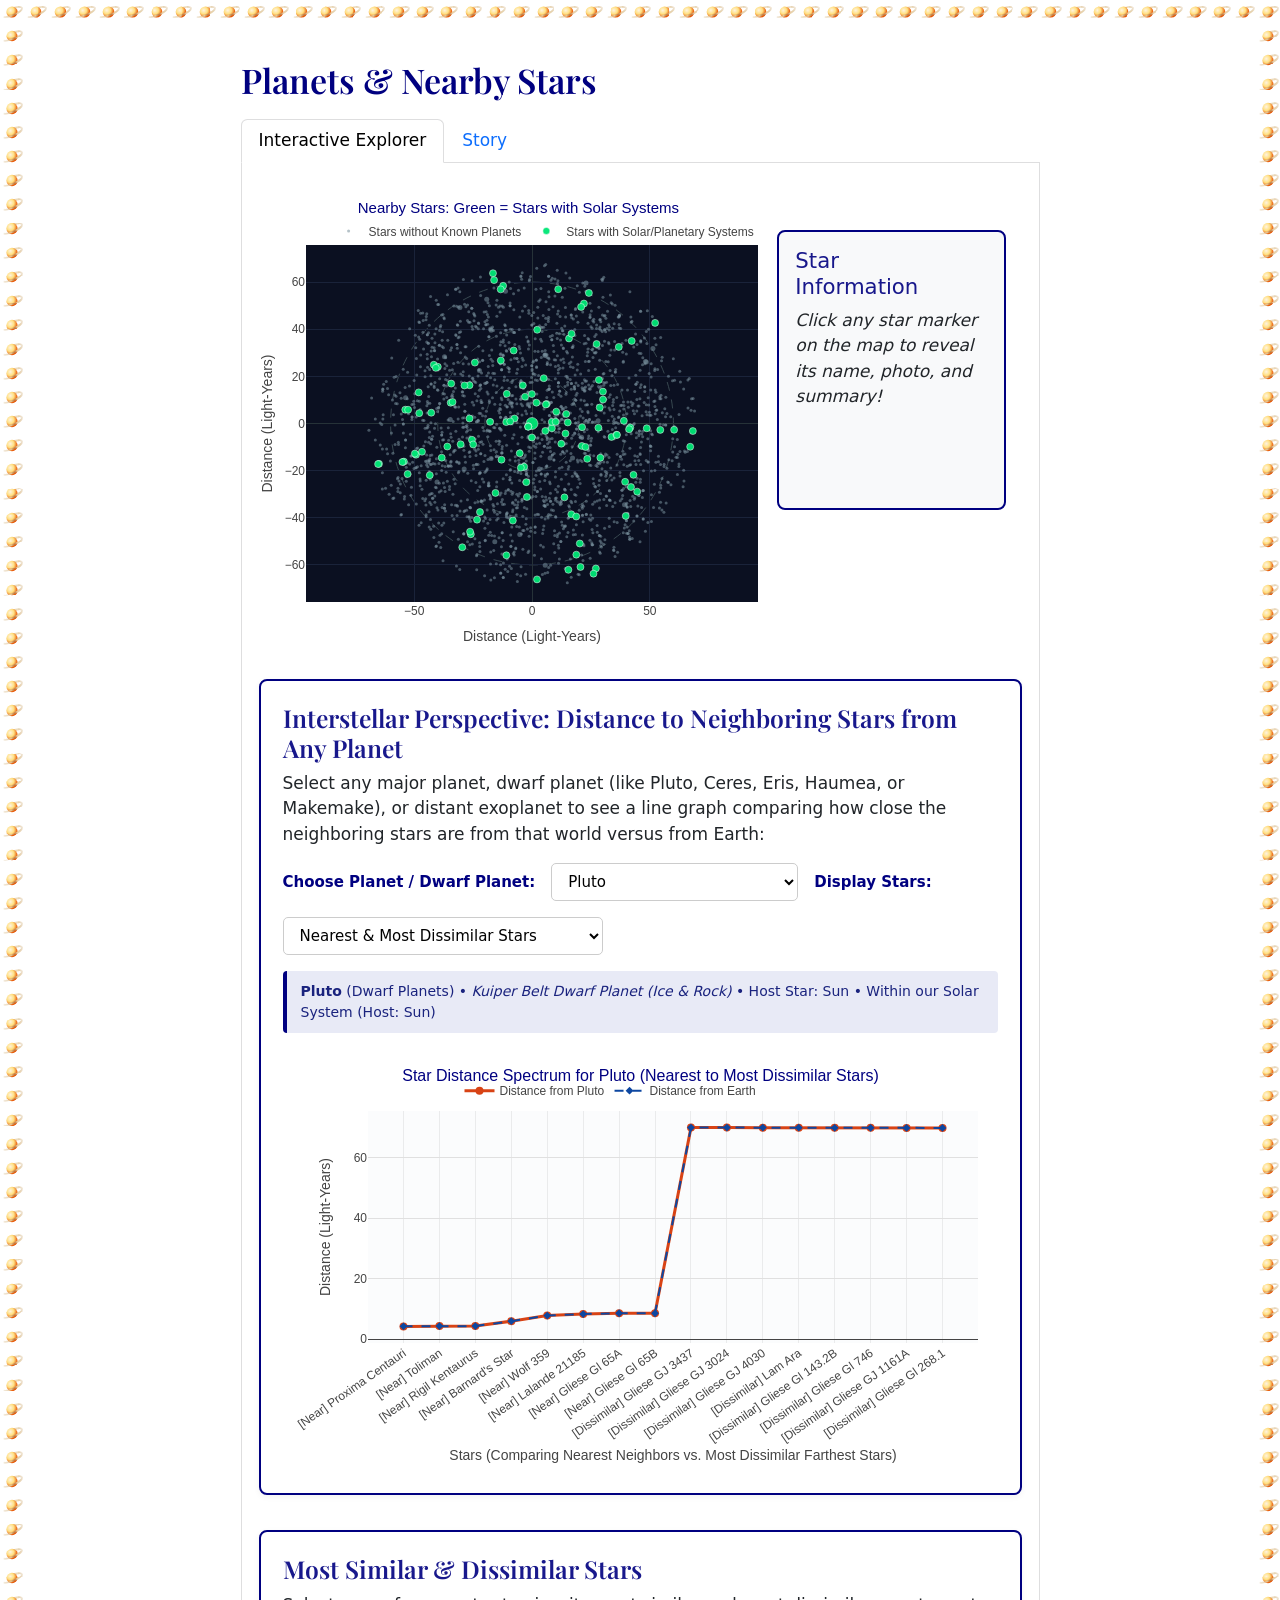
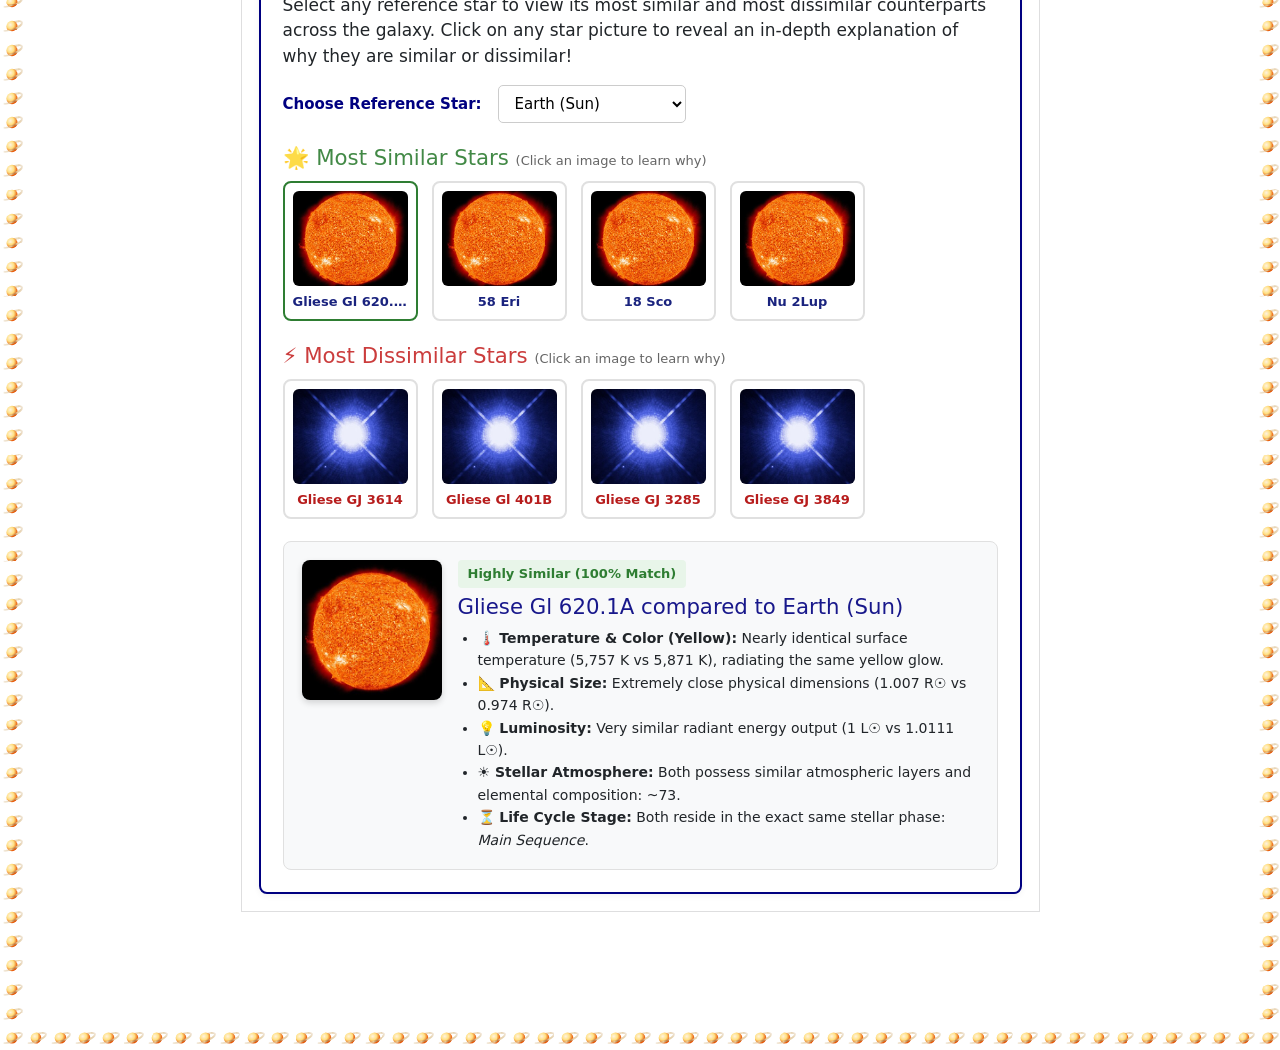
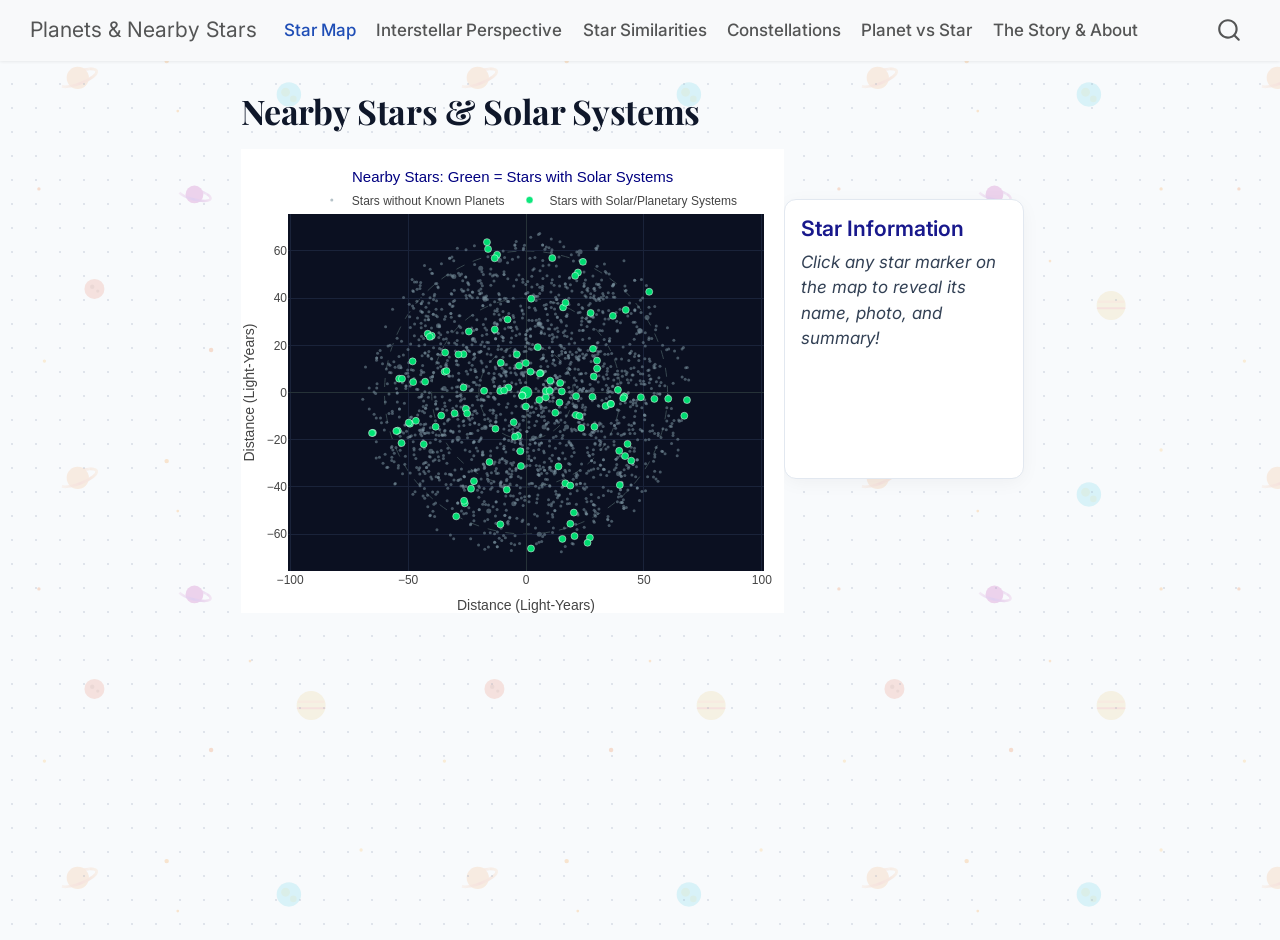
